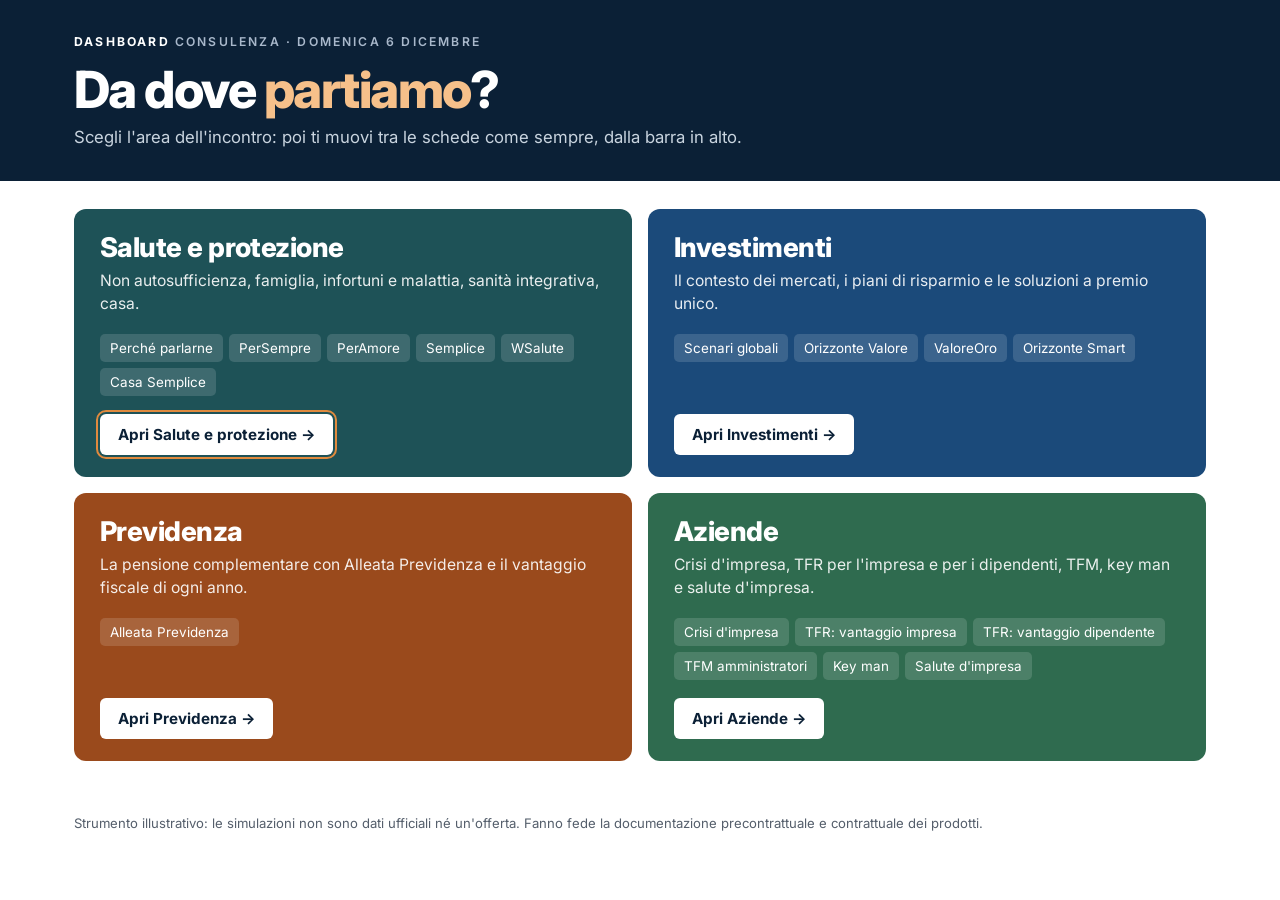
==== consulenza-colleghi/index.html @ 22765799 "Pubblicazione 2026-11-28 13:46" ====
<!DOCTYPE html>
<html class="blocchi" lang="it">
<head>
<meta charset="utf-8">
<meta name="viewport" content="width=device-width,initial-scale=1">
<meta name="robots" content="noindex, nofollow">
<meta name="apple-mobile-web-app-capable" content="yes">
<meta name="apple-mobile-web-app-status-bar-style" content="black-translucent">
<meta name="apple-mobile-web-app-title" content="Consulenza colleghi">
<title>Dashboard Consulenza</title>
<link rel="preconnect" href="https://fonts.googleapis.com">
<link href="https://fonts.googleapis.com/css2?family=Fraunces:ital,opsz,wght@0,9..144,400;0,9..144,600;1,9..144,500&family=Inter:wght@400;500;600;700&family=IBM+Plex+Mono:wght@500&display=swap" rel="stylesheet">
<style>
:root{--navy-950:#0B2036;--navy-800:#123256;--navy-700:#1B4A7A;--sand-50:#FAF7F0;--sand-100:#F1EAD9;--amber-500:#E08A3E;--amber-600:#C4701F;--ink-900:#1C232B;--ink-500:#5B6672;--line:#E3DAC4;--white:#fff;--top:104px}
*{box-sizing:border-box}
html,body{margin:0;padding:0;height:100%;overflow:hidden}
body{background:var(--sand-50);color:var(--ink-900);font-family:'Inter','Helvetica Neue',Arial,sans-serif;-webkit-font-smoothing:antialiased}
button{font-family:inherit}
:focus-visible{outline:2px solid var(--amber-500);outline-offset:2px}

/* testata a due livelli: area e schede */
.top{position:fixed;left:0;right:0;top:0;z-index:20;background:var(--navy-950);color:var(--sand-50);box-shadow:0 1px 0 rgba(250,247,240,.12)}
.top .in{max-width:1240px;margin:0 auto;padding:0 24px}
.r1{display:flex;align-items:center;gap:20px;min-height:56px}
.marchio{font-size:.76rem;letter-spacing:.15em;text-transform:uppercase;color:rgba(250,247,240,.6);font-weight:600;white-space:nowrap}
.marchio b{color:var(--sand-50)}
.aree{display:flex;gap:4px}
.aree button{border:0;background:transparent;color:rgba(250,247,240,.7);font-size:.86rem;font-weight:600;padding:8px 14px;border-radius:3px;cursor:pointer;white-space:nowrap}
.aree button:hover{color:var(--sand-50);background:rgba(250,247,240,.08)}
.aree button[aria-selected="true"]{color:var(--sand-50);box-shadow:inset 0 -2px 0 var(--amber-500);border-radius:0}
.sp{flex:1}
.fase{display:inline-flex;border:1px solid rgba(250,247,240,.3);border-radius:30px;padding:2px;flex:none}
.fase button{border:0;background:transparent;color:rgba(250,247,240,.75);font-size:.78rem;font-weight:600;padding:6px 12px;border-radius:30px;cursor:pointer;white-space:nowrap}
.fase button[aria-pressed="true"]{background:var(--sand-50);color:var(--navy-950)}
.azione{display:inline-flex;align-items:center;gap:8px;border:0;background:var(--amber-500);color:var(--navy-950);padding:8px 16px;border-radius:30px;font-size:.82rem;font-weight:700;cursor:pointer;white-space:nowrap}
.azione:hover{background:#F2A65E}
.azione svg{flex:none}
.r2{display:flex;gap:2px;border-top:1px solid rgba(250,247,240,.1);overflow-x:auto;scrollbar-width:none}
.r2::-webkit-scrollbar{display:none}
.r2 a{display:block;padding:11px 14px;font-size:.84rem;font-weight:500;color:rgba(250,247,240,.68);text-decoration:none;white-space:nowrap;border-bottom:2px solid transparent}
.r2 a:hover{color:var(--sand-50)}
.r2 a[aria-current="page"]{color:var(--sand-50);border-bottom-color:var(--amber-500);font-weight:600}
.band{display:none;background:var(--amber-500);color:var(--navy-950);font-size:.82rem}
.band .in{padding-top:8px;padding-bottom:8px}
.band b{text-transform:uppercase;letter-spacing:.1em;font-size:.7rem;margin-right:12px}
body.fase-pro .band{display:block}

/* le due dashboard */
.fr{position:fixed;left:0;right:0;top:var(--top);bottom:0;width:100%;height:calc(100% - var(--top));border:0;background:var(--sand-50);visibility:hidden;pointer-events:none}
.fr.on{visibility:visible;pointer-events:auto}
.fr.on{animation:entra .22s ease-out}@keyframes entra{from{opacity:.0}to{opacity:1}}@media (prefers-reduced-motion:reduce){.fr.on{animation:none}}
body.pres .top{display:none}
body.pres .fr{top:0;height:100%}
.fp{position:fixed;left:-20000px;top:0;width:900px;height:700px;border:0}
.carico{position:fixed;inset:var(--top) 0 0 0;display:grid;place-items:center;font-size:.9rem;color:var(--ink-500);z-index:5;background:var(--sand-50)}
.carico[hidden]{display:none}

/* ================= finestra del prospetto ================= */
[hidden]{display:none!important}
.mod{position:fixed;inset:0;z-index:50;background:rgba(11,32,54,.66);backdrop-filter:blur(3px);display:grid;place-items:center;padding:20px}
.box{background:var(--white);border-radius:12px;width:min(820px,100%);max-height:calc(100vh - 40px);display:flex;flex-direction:column;overflow:hidden;box-shadow:0 30px 80px -24px rgba(11,32,54,.6)}
.box.largo{width:min(1320px,100%);height:calc(100vh - 40px)}
.mh{display:flex;align-items:center;gap:22px;padding:18px 26px;border-bottom:1px solid var(--line);background:var(--sand-50)}
.mh .tt{min-width:0}
.mh .ey{font-size:.68rem;letter-spacing:.16em;text-transform:uppercase;font-weight:700;color:var(--amber-600)}
.mh h2{font-family:'Fraunces',Georgia,serif;font-weight:600;font-size:1.35rem;line-height:1.15;color:var(--navy-950);margin:2px 0 0}
.stp{list-style:none;display:flex;gap:6px;margin:0 0 0 auto;padding:0;counter-reset:s}
.stp li{counter-increment:s;display:flex;align-items:center;gap:8px;font-size:.78rem;font-weight:600;color:var(--ink-500);padding:6px 12px 6px 6px;border-radius:30px;white-space:nowrap}
.stp li::before{content:counter(s);display:grid;place-items:center;width:22px;height:22px;border-radius:50%;background:var(--sand-100);color:var(--navy-800);font-size:.72rem}
.stp li.on{background:var(--navy-950);color:var(--sand-50)}.stp li.on::before{background:var(--amber-500);color:var(--navy-950)}
.stp li.ok{color:var(--navy-950)}.stp li.ok::before{content:"✓";background:#2F6B4F;color:#fff}
.xx{border:0;background:transparent;font-size:1.1rem;color:var(--ink-500);cursor:pointer;width:34px;height:34px;border-radius:50%;flex:none}
.xx:hover{background:var(--sand-100);color:var(--navy-950)}
.passo{display:flex;flex-direction:column;min-height:0;flex:1}
.mb{padding:24px 26px;overflow:auto;flex:1;min-height:0}
.mb>p.lead{margin:0 0 18px;color:var(--ink-500);font-size:.95rem;line-height:1.55;max-width:640px}
.mf{display:flex;align-items:center;gap:14px;padding:14px 26px;border-top:1px solid var(--line);background:var(--sand-50)}
.mf .sp{flex:1}
.riep{font-size:.82rem;color:var(--ink-500)}.riep b{color:var(--navy-950)}
/* scelte illustrate */
.scelte2{display:grid;grid-template-columns:1fr 1fr;gap:16px}
.opz{display:grid;grid-template-rows:auto auto 1fr;gap:6px;text-align:left;border:1.5px solid var(--line);background:#fff;border-radius:10px;padding:18px;cursor:pointer;color:var(--ink-900);transition:border-color .2s,box-shadow .2s,transform .2s}
.opz:hover{border-color:var(--amber-500);box-shadow:0 12px 26px -16px rgba(11,32,54,.35);transform:translateY(-2px)}
.opz .ill{height:92px;border-radius:6px;background:var(--sand-100);display:flex;align-items:center;justify-content:center;margin-bottom:8px}
.opz b{font-size:1.02rem;color:var(--navy-950)}
.opz span{font-size:.84rem;color:var(--ink-500);line-height:1.45}
.opz.pr{border-color:var(--amber-500);background:#FFFAF3}
.fmt{display:grid;grid-template-columns:1fr 1fr 1fr;gap:12px;margin-bottom:22px}
.fmt label{display:grid;grid-template-columns:auto 1fr;gap:4px 14px;align-items:center;border:1.5px solid var(--line);border-radius:10px;padding:14px;cursor:pointer;background:#fff}
.fmt label:has(input:checked){border-color:var(--amber-500);background:#FFFAF3;box-shadow:0 0 0 3px var(--amber-soft,#FBEBD8)}
.fmt input{position:absolute;opacity:0;pointer-events:none}
.fmt .ill{grid-row:span 2;width:86px;height:58px;border-radius:5px;background:var(--sand-100);display:flex;align-items:center;justify-content:center}
.fmt b{font-size:.95rem;color:var(--navy-950);align-self:end}
.fmt small{font-size:.78rem;color:var(--ink-500);line-height:1.4;align-self:start}
.grp{margin-top:14px}
.grp h4{display:flex;justify-content:space-between;margin:0 0 8px;font-size:.68rem;letter-spacing:.14em;text-transform:uppercase;color:var(--navy-800)}
.grp h4 em{font-style:normal;color:var(--amber-600)}
.lst{display:grid;grid-template-columns:repeat(auto-fill,minmax(210px,1fr));gap:8px}
.lst label{position:relative;display:flex;gap:10px;align-items:center;border:1.5px solid var(--line);border-radius:8px;padding:10px 12px;cursor:pointer;font-size:.9rem;font-weight:600;color:var(--navy-950);line-height:1.25;background:#fff;transition:border-color .15s}
.lst label:hover{border-color:var(--amber-500)}
.lst input{position:absolute;opacity:0;pointer-events:none}
.lst .bx{flex:none;width:18px;height:18px;border-radius:5px;border:1.5px solid #9AA4AF;display:grid;place-items:center;background:#fff}
.lst label:has(input:checked){border-color:var(--amber-500);background:#FFFAF3}
.lst label:has(input:checked) .bx{background:var(--amber-500);border-color:var(--amber-500)}
.lst label:has(input:checked) .bx::after{content:"";width:8px;height:4px;border-left:2px solid var(--navy-950);border-bottom:2px solid var(--navy-950);transform:rotate(-45deg) translate(1px,-1px)}
.lst label:has(input:focus-visible){outline:2px solid var(--amber-500);outline-offset:2px}
.lst small{display:block;color:var(--ink-500);font-size:.74rem;font-weight:400;margin-top:2px}
/* passo 3 */
.p3{display:grid;grid-template-columns:minmax(320px,400px) 1fr;flex:1;min-height:0}
.p3-sx{overflow:auto;padding:20px 22px;border-right:1px solid var(--line)}
.p3-dx{display:flex;flex-direction:column;min-height:0;background:#5E6976}
.p3-dx .bar{display:flex;justify-content:space-between;align-items:center;gap:10px;padding:10px 16px;color:#fff;font-size:.78rem;background:rgba(0,0,0,.12)}
.p3-dx .bar b{font-weight:600}
.p3-dx iframe{flex:1;width:100%;border:0;background:#5E6976}
.cmp{display:grid;gap:5px;margin-top:12px}
.cmp:first-child{margin-top:0}
.cmp>span{display:flex;justify-content:space-between;font-size:.66rem;letter-spacing:.12em;text-transform:uppercase;font-weight:700;color:var(--navy-800)}
.cmp input[type=text],.cmp input[type=number],.cmp input[type=date],.cmp select{padding:9px 11px;border:1px solid var(--line);border-radius:6px;font:inherit;font-size:.9rem;background:#fff;width:100%}
.cmp input:focus,.cmp select:focus{outline:2px solid var(--amber-500);outline-offset:0;border-color:var(--amber-500)}
.cmp input[type=range]{width:100%;accent-color:var(--amber-600)}
.cmp .val{font-weight:700;color:var(--navy-950);letter-spacing:0;text-transform:none;font-size:.82rem}
.sw{display:flex;align-items:center;justify-content:space-between;gap:12px;padding:10px 0;font-size:.88rem;color:var(--ink-900);cursor:pointer;border-bottom:1px solid var(--line)}
.sw small{display:block;color:var(--ink-500);font-size:.74rem;margin-top:1px}
.sw input{position:absolute;opacity:0;pointer-events:none}
.sw i{flex:none;width:38px;height:22px;border-radius:11px;background:#C9CFD6;position:relative;transition:background .2s}
.sw i::after{content:"";position:absolute;top:3px;left:3px;width:16px;height:16px;border-radius:50%;background:#fff;box-shadow:0 1px 2px rgba(0,0,0,.25);transition:left .2s}
.sw input:checked+i{background:var(--amber-500)}.sw input:checked+i::after{left:19px}
.sw input:focus-visible+i{outline:2px solid var(--amber-500);outline-offset:2px}
.sez-t{margin:20px 0 8px;font-size:.66rem;letter-spacing:.16em;text-transform:uppercase;font-weight:700;color:var(--amber-600)}
.sol{border:1px solid var(--line);border-radius:10px;margin-bottom:10px;background:#fff;overflow:hidden}
.sol>button{display:grid;grid-template-columns:auto 1fr auto;gap:2px 10px;align-items:center;width:100%;text-align:left;border:0;background:#fff;padding:12px 14px;cursor:pointer;font:inherit}
.sol>button:hover{background:var(--sand-50)}
.sol .dot{grid-row:span 2;width:9px;height:9px;border-radius:50%;background:#2F6B4F}
.sol.att .dot{background:#C4701F}
.sol .nm{font-family:'Fraunces',Georgia,serif;font-size:1.02rem;font-weight:600;color:var(--navy-950)}
.sol .rs{grid-column:2;font-size:.76rem;color:var(--ink-500);white-space:nowrap;overflow:hidden;text-overflow:ellipsis}
.sol .fr2{grid-row:span 2;color:var(--amber-600);transition:transform .2s;font-size:.8rem}
.sol.open .fr2{transform:rotate(180deg)}
.sol .corpo{display:none;padding:2px 14px 14px;border-top:1px dashed var(--line)}
.sol.open .corpo{display:block}
.sg{display:flex;flex-wrap:wrap;gap:4px}
.sg button{border:1px solid var(--line);background:#fff;color:var(--navy-800);padding:7px 11px;border-radius:6px;font-size:.8rem;font-weight:600;cursor:pointer}
.fmt3{display:block;padding:10px 0;border-bottom:1px solid var(--line)}.fmt3>span{display:block;font-size:.88rem;color:var(--ink-900);margin-bottom:6px}.fmt3 .sg button{flex:1}
.sg button:hover{border-color:var(--amber-500)}
.sg button[aria-pressed="true"]{background:var(--navy-950);border-color:var(--navy-950);color:#fff}
.avviso{margin-top:10px;font-size:.78rem;color:#9A3B2F;font-weight:600;background:#F8E9E5;border-radius:6px;padding:8px 10px}
.avviso:empty{display:none}
.vai{margin-top:12px;border:1px solid var(--navy-800);background:transparent;color:var(--navy-800);font-weight:600;font-size:.8rem;cursor:pointer;padding:8px 12px;border-radius:30px}
.vai:hover{background:var(--navy-950);color:#fff}
.nodati{font-size:.84rem;color:var(--ink-500);margin:10px 0 0}
.btn{border:1px solid var(--navy-800);background:transparent;color:var(--navy-800);padding:10px 18px;border-radius:30px;font-size:.86rem;font-weight:600;cursor:pointer}
.btn:hover{background:var(--navy-950);color:var(--sand-50)}
.btn.p{background:var(--amber-500);border-color:var(--amber-500);color:var(--navy-950);display:inline-flex;align-items:center;gap:8px}
.btn.p:hover{background:var(--amber-600);border-color:var(--amber-600)}
.btn:disabled{opacity:.45;cursor:not-allowed}
.stato{font-size:.82rem;color:var(--amber-600)}
.torna{position:fixed;right:20px;bottom:20px;z-index:40;border:0;background:var(--navy-950);color:var(--sand-50);padding:12px 18px;border-radius:30px;font-weight:700;font-size:.84rem;cursor:pointer;box-shadow:0 10px 24px -8px rgba(11,32,54,.5)}
.azioni{display:flex;gap:8px}
@media(max-width:900px){.stp{display:none}.scelte2,.fmt{grid-template-columns:1fr}.p3{grid-template-columns:1fr;overflow:auto}.p3-sx{border-right:0}.p3-dx{min-height:70vh}.box.largo{height:auto}.marchio{display:none}.r1{gap:10px;flex-wrap:wrap;padding:8px 0}.azione span{display:none}}

.var-b{margin-top:10px;border-top:1px dashed var(--line,#ddd);padding-top:10px}
.var-l{list-style:none;margin:0 0 8px;padding:0;display:grid;gap:4px}
.var-l li{display:grid;grid-template-columns:auto 1fr auto;gap:8px;align-items:center;font-size:.85rem;padding:5px 8px;border-radius:8px;background:rgba(224,138,62,.08)}
.var-l li.ora{background:none;opacity:.75;grid-template-columns:auto 1fr}
.var-l li span{overflow:hidden;text-overflow:ellipsis;white-space:nowrap}
.var-l li button{border:0;background:none;font-size:1.1rem;cursor:pointer;color:inherit;padding:0 4px}
.var-add{border:1px dashed #E08A3E;background:none;color:#B5651D;border-radius:8px;padding:7px 10px;font:inherit;font-size:.84rem;cursor:pointer;width:100%;text-align:left}
.verif-s{margin-top:10px;padding:10px 12px;border:1px solid #E08A3E;border-radius:10px;background:rgba(224,138,62,.08);display:grid;gap:6px;font-size:.85rem}.verif-s.ok{border-color:#2F8C5A;background:rgba(47,140,90,.08);color:#2F8C5A;font-weight:600}.verif-s label{display:flex;gap:6px;align-items:center;font-weight:600}
.var-n{font-size:.78rem;opacity:.75;margin:0 0 8px}
.var-add:hover{background:rgba(224,138,62,.08)}
</style>
<style id="tema-scuro">html.scuro body{background:transparent;color:#F4EDE4}html.scuro :focus-visible{outline:2px solid #E08A3E}html.scuro .top{background:#1F1A15;color:#FAF7F0;box-shadow:0 1px 0 rgba(255,255,255,0.004)}html.scuro .marchio{color:rgba(250,247,240,.6)}html.scuro .marchio b{color:#FAF7F0}html.scuro .aree button{color:rgba(250,247,240,.7)}html.scuro .aree button:hover{color:#FAF7F0;background:rgba(255,255,255,0.002)}html.scuro .aree button[aria-selected="true"]{color:#FAF7F0;box-shadow:inset 0 -2px 0 #E08A3E}html.scuro .fase{border:1px solid rgba(255,255,255,0.04)}html.scuro .fase button{color:rgba(250,247,240,.75)}html.scuro .fase button[aria-pressed="true"]{background:#FAF7F0;color:#1F1A15}html.scuro .azione{background:#E08A3E;color:#F4EDE4}html.scuro .azione:hover{background:#F2A65E}html.scuro .r2{border-top:1px solid rgba(255,255,255,0.01)}html.scuro .r2 a{color:rgba(250,247,240,.68)}html.scuro .r2 a:hover{color:#FAF7F0}html.scuro .r2 a[aria-current="page"]{color:#FAF7F0;border-bottom-color:#E08A3E}html.scuro .band{background:#E08A3E;color:#F4EDE4}html.scuro .fr{background:transparent}html.scuro .carico{color:#C6B9A9;background:transparent}html.scuro .mod{background:rgba(20,14,8,.66)}html.scuro .box{background:rgba(255,255,255,0.055);box-shadow:0 30px 80px -24px rgba(20,14,8,.6)}html.scuro .mh{border-bottom:1px solid rgba(255,236,210,.16);background:transparent}html.scuro .mh .ey{color:#E7A769}html.scuro .mh h2{color:#F4EDE4}html.scuro .stp li{color:#C6B9A9}html.scuro .stp li::before{background:rgba(216,171,64,0.16);color:#F4EDE4}html.scuro .stp li.on{background:#8A5420;color:#FAF7F0}html.scuro .stp li.on::before{background:#E08A3E;color:#F4EDE4}html.scuro .stp li.ok{color:#F4EDE4}html.scuro .stp li.ok::before{background:#2F6B4F;color:#fff}html.scuro .xx{color:#C6B9A9}html.scuro .xx:hover{background:rgba(216,171,64,0.16);color:#F4EDE4}html.scuro .mb>p.lead{color:#C6B9A9}html.scuro .mf{border-top:1px solid rgba(255,236,210,.16);background:transparent}html.scuro .riep{color:#C6B9A9}html.scuro .riep b{color:#F4EDE4}html.scuro .opz{border:1.5px solid rgba(255,236,210,.16);background:rgba(255,255,255,0.055);color:#F4EDE4}html.scuro .opz:hover{border-color:#E08A3E;box-shadow:0 12px 26px -16px rgba(20,14,8,.35)}html.scuro .opz .ill{background:rgba(216,171,64,0.16)}html.scuro .opz b{color:#F4EDE4}html.scuro .opz span{color:#C6B9A9}html.scuro .opz.pr{border-color:#E08A3E;background:transparent}html.scuro .fmt label{border:1.5px solid rgba(255,236,210,.16);background:rgba(255,255,255,0.055)}html.scuro .fmt label:has(input:checked){border-color:#E08A3E;background:transparent;box-shadow:0 0 0 3px rgba(255,150,25,0.16)}html.scuro .fmt .ill{background:rgba(216,171,64,0.16)}html.scuro .fmt b{color:#F4EDE4}html.scuro .fmt small{color:#C6B9A9}html.scuro .grp h4{color:#F4EDE4}html.scuro .grp h4 em{color:#E7A769}html.scuro .lst label{border:1.5px solid rgba(255,236,210,.16);color:#F4EDE4;background:rgba(255,255,255,0.055)}html.scuro .lst label:hover{border-color:#E08A3E}html.scuro .lst .bx{border:1.5px solid #A89A8A;background:rgba(255,255,255,0.055)}html.scuro .lst label:has(input:checked){border-color:#E08A3E;background:transparent}html.scuro .lst label:has(input:checked) .bx{background:#E08A3E;border-color:#E08A3E}html.scuro .lst label:has(input:checked) .bx::after{border-left:2px solid #F5C84B;border-bottom:2px solid #F5C84B}html.scuro .lst label:has(input:focus-visible){outline:2px solid #E08A3E}html.scuro .lst small{color:#C6B9A9}html.scuro .p3-sx{border-right:1px solid rgba(255,236,210,.16)}html.scuro .p3-dx{background:#5E6976}html.scuro .p3-dx .bar{color:#fff;background:rgba(0,0,0,.12)}html.scuro .p3-dx iframe{background:#5E6976}html.scuro .cmp>span{color:#F4EDE4}html.scuro .cmp input[type=text],html.scuro .cmp input[type=number],html.scuro .cmp input[type=date],html.scuro .cmp select{border:1px solid rgba(255,236,210,.16);background:rgba(255,255,255,0.055)}html.scuro .cmp input:focus,html.scuro .cmp select:focus{outline:2px solid #E08A3E;border-color:#E08A3E}html.scuro .cmp input[type=range]{accent-color:#C4701F}html.scuro .cmp .val{color:#F4EDE4}html.scuro .sw{color:#F4EDE4;border-bottom:1px solid rgba(255,236,210,.16)}html.scuro .sw small{color:#C6B9A9}html.scuro .sw i{background:rgba(255,255,255,0.100)}html.scuro .sw i::after{background:rgba(255,255,255,0.055);box-shadow:0 1px 2px rgba(0,0,0,.25)}html.scuro .sw input:checked+i{background:#E08A3E}html.scuro .sw input:focus-visible+i{outline:2px solid #E08A3E}html.scuro .sez-t{color:#E7A769}html.scuro .sol{border:1px solid rgba(255,236,210,.16);background:rgba(255,255,255,0.055)}html.scuro .sol>button{background:rgba(255,255,255,0.055)}html.scuro .sol>button:hover{background:transparent}html.scuro .sol .dot{background:#2F6B4F}html.scuro .sol.att .dot{background:#C4701F}html.scuro .sol .nm{color:#F4EDE4}html.scuro .sol .rs{color:#C6B9A9}html.scuro .sol .fr2{color:#E7A769}html.scuro .sol .corpo{border-top:1px dashed rgba(255,236,210,.16)}html.scuro .sg button{border:1px solid rgba(255,236,210,.16);background:rgba(255,255,255,0.055);color:#F4EDE4}html.scuro .fmt3{border-bottom:1px solid rgba(255,236,210,.16)}html.scuro .fmt3>span{color:#F4EDE4}html.scuro .sg button:hover{border-color:#E08A3E}html.scuro .sg button[aria-pressed="true"]{background:#8A5420;border-color:#F5C84B;color:#fff}html.scuro .avviso{color:#D6847A;background:rgba(229,88,51,0.16)}html.scuro .vai{border:1px solid #E2A91F;color:#F4EDE4}html.scuro .vai:hover{background:#1F1A15;color:#fff}html.scuro .nodati{color:#C6B9A9}html.scuro .btn{border:1px solid #E2A91F;color:#F4EDE4}html.scuro .btn:hover{background:#1F1A15;color:#FAF7F0}html.scuro .btn.p{background:#E08A3E;border-color:#E08A3E;color:#F4EDE4}html.scuro .btn.p:hover{background:#C4701F;border-color:#C4701F}html.scuro .stato{color:#E7A769}html.scuro .torna{background:#1F1A15;color:#FAF7F0;box-shadow:0 10px 24px -8px rgba(20,14,8,.5)}html.scuro .var-b{border-top:1px dashed rgba(255,236,210,.16)}html.scuro .var-l li{background:rgba(224,138,62,.08)}html.scuro .var-add{border:1px dashed #E08A3E;color:#E7A56A}html.scuro .verif-s{border:1px solid #E08A3E;background:rgba(224,138,62,.08)}html.scuro .verif-s.ok{border-color:#2F8C5A;background:rgba(47,140,90,.08);color:#7DD3A5}html.scuro .var-add:hover{background:rgba(224,138,62,.08)}html.scuro [fill="#1F1A15" i]{fill:#F5C84B}html.scuro [stroke="#1F1A15" i]{stroke:#F4EDE4}html.scuro [style*="background:#C9CFD6" i]{background:rgba(255,255,255,0.100)!important}html.scuro [style*="background:#F8E9E5" i]{background:rgba(229,88,51,0.16)!important}html.scuro [style*="background:#FAF7F0" i]{background:transparent!important}html.scuro [style*="background:#FBEBD7" i]{background:rgba(255,152,25,0.16)!important}html.scuro [style*="background:#FFFAF3" i]{background:transparent!important}html.scuro [style*="background:#fff" i]{background:rgba(255,255,255,0.055)!important}html.scuro [style^="color:#1F1A15" i],html.scuro [style*=";color:#1F1A15" i],html.scuro [style*=" color:#1F1A15" i]{color:#F4EDE4!important}html.scuro [style^="color:#2A2219" i],html.scuro [style*=";color:#2A2219" i],html.scuro [style*=" color:#2A2219" i]{color:#F4EDE4!important}html.scuro [style^="color:#1C232B" i],html.scuro [style*=";color:#1C232B" i],html.scuro [style*=" color:#1C232B" i]{color:#F4EDE4!important}html.scuro [style^="color:#1E252D" i],html.scuro [style*=";color:#1E252D" i],html.scuro [style*=" color:#1E252D" i]{color:#F4EDE4!important}html.scuro [style^="color:#2F8C5A" i],html.scuro [style*=";color:#2F8C5A" i],html.scuro [style*=" color:#2F8C5A" i]{color:#7DD3A5!important}html.scuro [style^="color:#3A4652" i],html.scuro [style*=";color:#3A4652" i],html.scuro [style*=" color:#3A4652" i]{color:#E3D8CA!important}html.scuro [style^="color:#6A7380" i],html.scuro [style*=";color:#6A7380" i],html.scuro [style*=" color:#6A7380" i]{color:#C6B9A9!important}html.scuro [style^="color:#7F93A6" i],html.scuro [style*=";color:#7F93A6" i],html.scuro [style*=" color:#7F93A6" i]{color:#99A9B8!important}html.scuro [style^="color:#9A3B2F" i],html.scuro [style*=";color:#9A3B2F" i],html.scuro [style*=" color:#9A3B2F" i]{color:#D6847A!important}html.scuro [style^="color:#B0601F" i],html.scuro [style*=";color:#B0601F" i],html.scuro [style*=" color:#B0601F" i]{color:#E5A26C!important}html.scuro [style^="color:#B5651D" i],html.scuro [style*=";color:#B5651D" i],html.scuro [style*=" color:#B5651D" i]{color:#E7A56A!important}html.scuro [style*="background:var(--sand-100)"]{background:rgba(216,171,64,0.16)!important}html.scuro [style*="background:var(--sand-50)"]{background:transparent!important}html.scuro [style*="background:var(--white)"]{background:rgba(255,255,255,0.055)!important}html.scuro [style^="color:var(--amber-600)"],html.scuro [style*=";color:var(--amber-600)"],html.scuro [style*=" color:var(--amber-600)"]{color:#E7A769!important}html.scuro [style^="color:var(--ink-500)"],html.scuro [style*=";color:var(--ink-500)"],html.scuro [style*=" color:var(--ink-500)"]{color:#C6B9A9!important}html.scuro [style^="color:var(--ink-900)"],html.scuro [style*=";color:var(--ink-900)"],html.scuro [style*=" color:var(--ink-900)"]{color:#F4EDE4!important}html.scuro [style^="color:var(--navy-800)"],html.scuro [style*=";color:var(--navy-800)"],html.scuro [style*=" color:var(--navy-800)"]{color:#F4EDE4!important}html.scuro [style^="color:var(--navy-950)"],html.scuro [style*=";color:var(--navy-950)"],html.scuro [style*=" color:var(--navy-950)"]{color:#F4EDE4!important}html.scuro{color-scheme:dark;background:#1C1712}html.scuro body{background:radial-gradient(1200px 700px at 85% -10%,#4A3721 0%,#1C1712 55%,#0E0B09 100%) fixed #1C1712!important;color:#F4EDE4}html.scuro input,html.scuro select,html.scuro textarea{background-color:rgba(255,255,255,.07);color:#F4EDE4;border-color:rgba(255,255,255,.18)}html.scuro select option{color:#1C1712;background:#fff}html.scuro ::placeholder{color:#7F93AA}html.scuro hr{border-color:rgba(255,255,255,.12)}html.scuro .mod{background:rgba(4,10,18,.72)}
html.scuro .box{background:linear-gradient(180deg,#14253D 0%,#0D1A2B 100%)!important;border:1px solid rgba(255,255,255,.1);box-shadow:0 30px 90px rgba(0,0,0,.55)}
html.scuro .fr{background:#1C1712}
html.scuro .carico{background:#1C1712}
</style><style id="glass">@font-face{font-family:"Archivo Glass";font-style:normal;font-display:swap;font-weight:100 900;src:url([data-uri]) format("woff2")}@font-face{font-family:"Archivo Glass";font-style:italic;font-display:swap;font-weight:100 900;src:url([data-uri]) format("woff2")}
/* ===== VETRO CALDO (guscio) ===== */
@media screen{
html.scuro{background:radial-gradient(60% 60% at 8% 0%,#4a3721 0%,transparent 70%),radial-gradient(50% 55% at 100% 8%,rgba(138,84,32,.7) 0%,transparent 70%),radial-gradient(60% 50% at 65% 100%,rgba(94,66,32,.45) 0%,transparent 70%),linear-gradient(180deg,#2a231c 0%,#1c1712 60%,#15110d 100%) fixed #1c1712}
html.scuro body,html.scuro .fr,html.scuro .carico{background:transparent!important}
html.scuro .top,html.scuro .top *,html.scuro .mod,html.scuro .mod *,html.scuro .carico,html.scuro .torna{font-family:"Archivo Glass",system-ui,-apple-system,sans-serif}
html.scuro .top{background:rgba(36,31,27,.62);-webkit-backdrop-filter:blur(24px) saturate(1.35);backdrop-filter:blur(24px) saturate(1.35);border-bottom:1px solid rgba(255,236,210,.14);box-shadow:0 18px 40px -26px rgba(0,0,0,.8)}
html.scuro .aree button,html.scuro .r2 a,html.scuro .azione,html.scuro .fase button{border-radius:999px}
html.scuro .aree button[aria-selected="true"]{background:#f4ede4;color:#1e1a16;box-shadow:none}
html.scuro .r2{border-top-color:rgba(255,236,210,.10);gap:4px;padding-block:4px}
html.scuro .r2 a{border-bottom:0;padding:8px 14px}
html.scuro .r2 a[aria-current="page"]{background:rgba(255,236,210,.14);color:#f4ede4;box-shadow:inset 0 0 0 1px rgba(255,236,210,.22)}
html.scuro .azione{background:#f5c84b;color:#241a05}html.scuro .azione:hover{background:#e2a91f;color:#241a05}
html.scuro .fase button[aria-pressed="true"]{background:#f4ede4;color:#1e1a16}
html.scuro .mod{-webkit-backdrop-filter:blur(8px);backdrop-filter:blur(8px)}
html.scuro .box{background:rgba(39,33,28,.94)!important;border:1px solid rgba(255,236,210,.14);border-radius:26px}
html.scuro{--navy-950:#1F1A15;--navy-800:#2A2219;--navy-700:#7A5432;--simpurple:#C98F0A}
/* ----- MATTINA ----- */
html.mattina{--simpurple:#9A6F09;--navy-950:#1F1A15;--navy-800:#2A2219;--navy-700:#7A5432;--sand-50:#FBF6EE;--sand-100:#F3E8D7;--ink-900:#1E1A16;--ink-500:#5B5148;--line:rgba(60,44,30,.16);background:radial-gradient(45% 55% at 8% 6%,#f6e2bd 0%,transparent 70%),radial-gradient(32% 40% at 92% 12%,rgba(229,154,79,.5) 0%,transparent 72%),radial-gradient(40% 40% at 60% 55%,rgba(240,198,126,.32) 0%,transparent 75%),radial-gradient(50% 45% at 80% 100%,rgba(169,162,145,.42) 0%,transparent 72%),linear-gradient(180deg,#f1e6d6 0%,#e8dac6 60%,#ddcbb3 100%) fixed #ece0cf}
html.mattina body,html.mattina .fr,html.mattina .carico{background:transparent!important}
html.mattina .top,html.mattina .top *,html.mattina .mod,html.mattina .mod *,html.mattina .carico,html.mattina .torna{font-family:"Archivo Glass",system-ui,-apple-system,sans-serif}
html.mattina .top{background:rgba(255,250,243,.66);color:#1e1a16;-webkit-backdrop-filter:blur(24px) saturate(1.35);backdrop-filter:blur(24px) saturate(1.35);border-bottom:1px solid rgba(255,255,255,.7);box-shadow:0 18px 40px -26px rgba(70,45,20,.45)}
html.mattina .marchio{color:#5b5148}html.mattina .marchio b{color:#1e1a16}
html.mattina .aree button,html.mattina .r2 a,html.mattina .azione,html.mattina .fase button{border-radius:999px}
html.mattina .aree button{color:#5b5148}html.mattina .aree button:hover{color:#1e1a16;background:rgba(60,44,30,.07)}
html.mattina .aree button[aria-selected="true"]{background:#1f1c19;color:#fbf6ee;box-shadow:none}
html.mattina .r2{border-top:1px solid rgba(60,44,30,.12);gap:4px;padding-block:4px}
html.mattina .r2 a{border-bottom:0;padding:8px 14px;color:#5b5148}html.mattina .r2 a:hover{color:#1e1a16}
html.mattina .r2 a[aria-current="page"]{background:rgba(255,251,246,.9);color:#1e1a16;box-shadow:inset 0 0 0 1px rgba(60,44,30,.18)}
html.mattina .fase{border-color:rgba(60,44,30,.2);background:rgba(255,251,246,.6)}
html.mattina .fase button{color:#5b5148}html.mattina .fase button[aria-pressed="true"]{background:#1f1c19;color:#fbf6ee}
html.mattina .azione{background:#1f1c19;color:#fbf6ee}html.mattina .azione:hover{background:#f5c84b;color:#241a05}
html.mattina .mod{background:rgba(60,44,30,.28);-webkit-backdrop-filter:blur(8px);backdrop-filter:blur(8px)}
html.mattina .box{background:#f6efe5!important;border:1px solid rgba(255,255,255,.7);border-radius:26px}
/* tasto mattina/sera */
.fase.tema button{display:inline-flex;align-items:center;gap:5px}
@media (max-width:720px){.fase.tema button span{display:none}}
}
</style>
<style id="ritocchi">@media screen{
html.mattina .mo-tgl button em{color:#AD3324}
html.mattina .mo-tgl button[aria-pressed=true] em{color:#17703F}
}
</style>
<style id="fix-ipad-pdf">@supports (height:100dvh){.box{max-height:calc(100dvh - 40px)}.box.largo{height:calc(100dvh - 40px)}@media(max-width:900px){.box.largo{height:auto}}}.mf{flex-shrink:0}.mh{flex-shrink:0}</style>
<style id="blocchi-p">#tema{display:none!important}html.blocchi .aree button{border-radius:6px!important;box-shadow:none!important;border-bottom:0!important}html.blocchi .aree button[aria-selected="true"]{color:#FFFFFF!important;font-weight:700}html.blocchi .aree button[data-area="sal"][aria-selected="true"]{background:#1E5257!important}html.blocchi .aree button[data-area="inv"][aria-selected="true"]{background:#1B4A7A!important}html.blocchi .aree button[data-area="prev"][aria-selected="true"]{background:#9A4A1C!important}html.blocchi .aree button[data-area="az"][aria-selected="true"]{background:#2F6B4F!important}html.blocchi .top{background:#0B2036!important;backdrop-filter:none!important}html.blocchi .r2 a{border-radius:5px;border-bottom-color:transparent!important;background:none!important;border:0!important}html.blocchi .r2 a[aria-current="page"]{background:#FFFFFF!important;color:#0B2036!important;font-weight:700}html.blocchi .mo{background:#0B2036!important}html.blocchi .mo-card{background:#13294A!important;border:0!important;border-radius:12px!important;backdrop-filter:none!important;box-shadow:none!important}html.blocchi .mo-h,html.blocchi .mo-big,html.blocchi .mo-big2,html.blocchi .mo-h4{font-family:'Inter','Helvetica Neue',Arial,sans-serif!important;font-weight:800!important;letter-spacing:-.025em}html.blocchi .mo-kv>div,html.blocchi .pp-op,html.blocchi .mo-tfr div{background:#0B2036!important;border:0!important;backdrop-filter:none!important}html.blocchi .mo *{backdrop-filter:none!important}html.blocchi .mo-ctl{background:#1B4A7A!important}html.blocchi #az{--bg:#FFFFFF;--card:#F2F3F5;--ink:#0B2036;--mut:#545E6B;--line:#D5D9DF;--acc:#A85A1C;--acc2:#E08A3E;--soft:#FFFFFF;--hero:#2F6B4F;--heroInk:#FFFFFF;--heroMut:#E3F0E8;--s1:#E08A3E;--s2:#0B2036;--s3:#1E5257;--s4:#9FB7C9;background:#FFFFFF}html.blocchi #az .az-c{border:0;border-radius:10px}html.blocchi #az .az-h,html.blocchi #az .az-c h3,html.blocchi #az .az-sec h3,html.blocchi #az .az-big,html.blocchi #az .az-q{font-family:'Inter','Helvetica Neue',Arial,sans-serif;font-weight:800;letter-spacing:-.025em}html.blocchi #az .az-q{font-weight:700;font-size:1.2rem}html.blocchi #az .az-h em{font-style:normal;color:#F6C08A}html.blocchi #az .az-k{color:#BFE3CC}html.blocchi #az .az-ctl{--ink:#FFFFFF;--mut:#A9B8CB;--line:rgba(255,255,255,.2);--card:#FFFFFF;--soft:#123256;--acc:#F2A65E;background:#0B2036;color:#FFFFFF}html.blocchi #az .az-ctl input[type=number]{color:#0B2036}html.blocchi #az .az-c:has(>.az-n):nth-child(3n+1){background:#0B2036;--ink:#FFFFFF;--mut:#C9D4DF;color:#FFFFFF}html.blocchi #az .az-c:has(>.az-n):nth-child(3n+2){background:#1E5257;--ink:#FFFFFF;--mut:#D6E6E4;color:#FFFFFF}html.blocchi #az .az-c:has(>.az-n):nth-child(3n){background:#E08A3E;--ink:#0B2036;--mut:#2A1A0C;color:#0B2036}html.blocchi #az .az-c:has(>.az-n):nth-child(3n) .az-n{background:#0B2036;color:#FFFFFF}html.blocchi #az .az-box{background:#F2F3F5;border-left-color:#2F6B4F}html.blocchi #az .az-tag{background:#0B2036;color:#FFFFFF}html.blocchi #az .az-kv div{background:#FFFFFF}html.blocchi #az .az-ctl .az-seg{background:#123256;border:0}</style></head>
<body class="fase-app">
<header class="top" id="top">
 <div class="in r1">
  <span class="marchio"><b>Dashboard</b> consulenza</span>
  <div class="aree" role="tablist" aria-label="Area">
   <button type="button" role="tab" data-area="sal" aria-selected="true">Salute e protezione</button>
   <button type="button" role="tab" data-area="inv" aria-selected="false">Investimenti</button>
   <button type="button" role="tab" data-area="prev" aria-selected="false">Previdenza</button>
   <button type="button" role="tab" data-area="az" aria-selected="false">Aziende</button>
  </div>
  <span class="sp"></span>
  <div class="fase" id="fase" role="group" aria-label="Modalità di lavoro"><button type="button" data-f="app" aria-pressed="true" title="Solo i contenuti per spiegare al cliente">Appuntamento</button><button type="button" data-f="pro" aria-pressed="false" title="Quello che serve per preparare il prospetto">Prospetto</button></div>
  <div class="fase tema" id="tema" role="group" aria-label="Tema"><button type="button" data-t="mattina" aria-pressed="false" title="Tema chiaro">☀<span> Mattina</span></button><button type="button" data-t="sera" aria-pressed="true" title="Tema scuro">☾<span> Sera</span></button></div>
  <div class="azioni" id="azioni"></div>
 </div>
 <nav class="in r2" id="r2" aria-label="Schede"></nav>
 <div class="band"><div class="in"><b>Modalità prospetto</b>Imposta le scelte del cliente, poi premi Genera PDF: potrai unire più soluzioni, verificare i dati e vedere l'anteprima prima di salvare.</div></div>
</header>

<iframe class="fr" id="fSal" title="Salute e protezione" allow="fullscreen" srcdoc="&lt;!DOCTYPE html&gt;
&lt;html class=&quot;blocchi&quot; lang=&quot;it&quot;&gt;
&lt;head&gt;
&lt;meta charset=&quot;utf-8&quot;&gt;
&lt;meta name=&quot;viewport&quot; content=&quot;width=device-width,initial-scale=1&quot;&gt;
&lt;title&gt;Dashboard Salute e Protezione&lt;/title&gt;
&lt;link rel=&quot;preconnect&quot; href=&quot;https://fonts.googleapis.com&quot;&gt;
&lt;link href=&quot;https://fonts.googleapis.com/css2?family=Fraunces:ital,opsz,wght@0,9..144,400;0,9..144,600;1,9..144,500&amp;family=Inter:wght@400;500;600;700&amp;family=IBM+Plex+Mono:wght@500&amp;display=swap&quot; rel=&quot;stylesheet&quot;&gt;
&lt;style&gt;
:root{--navy-950:#0B2036;--navy-800:#123256;--navy-700:#1B4A7A;--sand-50:#FAF7F0;--sand-100:#F1EAD9;
--amber-500:#E08A3E;--amber-600:#C4701F;--ink-900:#1C232B;--ink-500:#5B6672;--line:#E3DAC4;--white:#fff;
--teal:#2F7F86;--teal-soft:#E4F1F2;--red:#B5483A;--green:#3E7A4F;--green-soft:#E6F1E8;--amber-soft:#FBEBD7}
*{box-sizing:border-box}
html{scroll-behavior:smooth}
html,body{margin:0;padding:0}
body{background:var(--sand-50);color:var(--ink-900);font-family:&#x27;Inter&#x27;,&#x27;Helvetica Neue&#x27;,Arial,sans-serif;line-height:1.55;-webkit-font-smoothing:antialiased}
h1,h2,h3,h4{font-family:&#x27;Fraunces&#x27;,Georgia,serif;font-weight:600;margin:0;color:var(--navy-950)}
p{margin:0;color:var(--ink-500)}
.mono{font-family:&#x27;IBM Plex Mono&#x27;,ui-monospace,monospace}
.wrap{max-width:1180px;margin:0 auto;padding:0 32px}
button{font-family:inherit}
:focus-visible{outline:2px solid var(--amber-500);outline-offset:2px}

/* navigazione */
.dash-nav{position:sticky;top:0;z-index:80;background:rgba(11,32,54,.97);backdrop-filter:saturate(140%) blur(6px);border-bottom:1px solid rgba(250,247,240,.12)}
.dash-nav .in{max-width:1180px;margin:0 auto;padding:0 28px;display:flex;align-items:center;gap:22px;min-height:58px}
.marchio{font-size:.78rem;letter-spacing:.14em;text-transform:uppercase;color:rgba(250,247,240,.62);font-weight:600;white-space:nowrap}
.marchio b{color:var(--sand-50)}
.dash-nav .sep{width:1px;height:22px;background:rgba(250,247,240,.16)}
.dash-nav ul{list-style:none;display:flex;gap:4px;margin:0;padding:0;flex-wrap:nowrap;flex:1}
.dash-nav a{display:block;padding:9px 14px;border-radius:3px;text-decoration:none;font-size:.85rem;font-weight:500;color:rgba(250,247,240,.72);white-space:nowrap;transition:background .18s,color .18s}
.dash-nav a:hover{background:rgba(250,247,240,.09);color:var(--sand-50)}
.dash-nav a[aria-current=&quot;page&quot;]{background:var(--amber-500);color:var(--navy-950);font-weight:600}
.btn-stampa{display:inline-flex;align-items:center;gap:8px;border:1px solid rgba(250,247,240,.3);background:transparent;color:var(--sand-50);padding:8px 14px;border-radius:30px;font-size:.82rem;font-weight:600;cursor:pointer;white-space:nowrap;transition:background .18s,color .18s}
.btn-stampa:hover{background:var(--amber-500);border-color:var(--amber-500);color:var(--navy-950)}
@media(max-width:900px){.dash-nav .in{flex-wrap:wrap;gap:6px 12px;padding-top:8px;padding-bottom:8px}.marchio{flex:1;overflow:hidden;text-overflow:ellipsis}.dash-nav .sep{display:none}.dash-nav ul{order:3;flex:0 0 100%;overflow-x:auto}.btn-stampa{order:2}}

/* fasi: appuntamento / prospetto */
body.fase-app [data-fase=&quot;pro&quot;],body.fase-pro [data-fase=&quot;app&quot;]{display:none!important}
.fase{display:inline-flex;border:1px solid rgba(250,247,240,.3);border-radius:30px;padding:2px;flex:none}
.fase button{border:0;background:transparent;color:rgba(250,247,240,.75);font-size:.78rem;font-weight:600;padding:6px 12px;border-radius:30px;cursor:pointer;white-space:nowrap}
.fase button[aria-pressed=&quot;true&quot;]{background:var(--sand-50);color:var(--navy-950)}
.fase button:hover:not([aria-pressed=&quot;true&quot;]){color:var(--sand-50)}
.fase-band{background:var(--amber-500);color:var(--navy-950);font-size:.84rem}
.fase-band .in{max-width:1180px;margin:0 auto;padding:9px 28px;display:flex;gap:14px;align-items:baseline;flex-wrap:wrap}
.fase-band b{text-transform:uppercase;letter-spacing:.1em;font-size:.72rem}
.fase-band em{font-style:normal;font-weight:700}
@media(max-width:1240px){.marchio,.dash-nav .sep{display:none}.dash-nav .in{gap:12px}.dash-nav a{padding:9px 10px}}
/* modalità presentazione */
.pres-bar{display:none;position:fixed;left:14px;bottom:14px;z-index:95;align-items:center;gap:2px;padding:4px 6px;background:rgba(11,32,54,.94);color:var(--sand-50);border-radius:30px;box-shadow:0 12px 28px -12px rgba(11,32,54,.6);font-size:.72rem;transition:opacity .35s ease;max-width:calc(100vw - 28px);flex-wrap:wrap}
body.presenta .pres-bar{display:flex}
.pres-bar.quieta{opacity:.18}
.pres-bar.quieta:hover,.pres-bar:focus-within{opacity:1}
.pres-bar button{border:0;background:transparent;color:inherit;font:inherit;font-weight:600;padding:6px 9px;border-radius:30px;cursor:pointer;white-space:nowrap}
.pres-bar button:hover{background:rgba(250,247,240,.12)}
.pres-bar button[aria-current=&quot;true&quot;]{background:var(--amber-500);color:var(--navy-950)}
.pres-bar .pos{min-width:46px;text-align:center;font-variant-numeric:tabular-nums;color:rgba(250,247,240,.75)}
.pres-bar .vs{width:1px;height:16px;background:rgba(250,247,240,.2);margin:0 4px}
.pres-bar .hint{padding:0 8px;color:var(--amber-500);font-weight:600}
.pres-bar .hint[hidden]{display:none}
body.presenta .view{zoom:var(--pres-zoom,1)}
body.presenta .dash-nav,body.presenta .fase-band{display:none!important}
body.presenta [style*=&quot;top:78px&quot;]{top:14px!important}
@media(max-width:700px){.pres-bar .vt{display:none}}
.view{display:none}
.view.on{display:block}

/* hero */
header.hero{position:relative;overflow:hidden;color:var(--sand-50);background:linear-gradient(160deg,var(--navy-950),var(--navy-800) 55%,var(--navy-700));padding:0 0 70px}
header.hero::before{content:&quot;&quot;;position:absolute;right:-140px;top:-120px;width:520px;height:520px;border-radius:50%;border:1px solid rgba(250,247,240,.1)}
header.hero::after{content:&quot;&quot;;position:absolute;right:60px;top:70px;width:300px;height:300px;border-radius:50%;border:1px solid rgba(224,138,62,.28)}
.brandline{position:relative;z-index:1;display:flex;justify-content:space-between;gap:16px;padding:22px 0;font-size:.74rem;letter-spacing:.16em;text-transform:uppercase;color:rgba(250,247,240,.62)}
.brandline b{color:var(--sand-50)}
.hero-grid{position:relative;z-index:1;display:grid;grid-template-columns:1.15fr .85fr;gap:56px;align-items:center;padding-top:34px}
.hero h1{font-size:clamp(2.3rem,4.6vw,3.6rem);line-height:1.05;color:var(--sand-50)}
.hero h1 em{font-style:italic;font-weight:500;color:#F2A65E}
.hero .tagline{margin-top:14px;font-size:1.12rem;color:#F2A65E}
.hero .lead{margin-top:18px;max-width:520px;color:rgba(250,247,240,.74)}
.hero-stat{border-left:1px solid rgba(250,247,240,.2);padding-left:34px}
.hero-stat .it{padding:15px 0;border-bottom:1px solid rgba(250,247,240,.14)}
.hero-stat .it:last-child{border-bottom:0}
.hero-stat .num{font-family:&#x27;Fraunces&#x27;,serif;font-size:1.9rem;color:var(--sand-50);line-height:1.1}
.hero-stat .lab{font-size:.84rem;color:rgba(250,247,240,.62);margin-top:2px}
@media(max-width:860px){.hero-grid{grid-template-columns:1fr;gap:28px}.hero-stat{border-left:0;padding-left:0;border-top:1px solid rgba(250,247,240,.2)}.wrap{padding:0 20px}header.hero::before,header.hero::after{display:none}}

.legal-strip{background:#FFF4E0;border-bottom:1px solid #EBD6AE;font-size:.8rem;color:#5E4513}
.legal-strip .wrap{padding-top:10px;padding-bottom:10px}
.legal-strip b{color:#4A3408}

/* sezioni */
section{padding:72px 0}
section.tight{padding:40px 0 0}
section.alt{background:var(--white);border-top:1px solid var(--line);border-bottom:1px solid var(--line)}
.eyebrow{text-transform:uppercase;letter-spacing:.14em;font-size:.72rem;font-weight:600;color:var(--amber-600);margin-bottom:10px;display:flex;align-items:center;gap:10px}
.eyebrow::before{content:&quot;&quot;;width:22px;height:2px;background:var(--amber-500)}
.section-head{max-width:760px;margin-bottom:34px}
.section-head h2{font-size:clamp(1.7rem,3vw,2.3rem);line-height:1.12}
.section-head p{margin-top:12px;font-size:1.02rem}
.grid-2{display:grid;grid-template-columns:1fr 1fr;gap:22px}
.grid-3{display:grid;grid-template-columns:repeat(3,1fr);gap:22px}
.grid-4{display:grid;grid-template-columns:repeat(4,1fr);gap:18px}
@media(max-width:900px){.grid-2,.grid-3,.grid-4{grid-template-columns:1fr}}
#csConf [hidden]{display:none!important}
/* le griglie con colonne scritte nella pagina (preventivi) vanno in colonna anche loro sul telefono */
@media screen and (max-width:600px){.result .row{flex-wrap:wrap;gap:2px 10px}.result .row b{white-space:normal;text-align:right;margin-left:auto;min-width:0;overflow-wrap:anywhere}}
@media screen and (max-width:900px){.grid-2[style*=&quot;grid-template-columns&quot;]{grid-template-columns:minmax(0,1fr)!important}.grid-2&gt;*{min-width:0}}
@media(min-width:901px) and (max-width:1100px){.grid-4{grid-template-columns:repeat(2,1fr)}}
.card{background:var(--white);border:1px solid var(--line);border-radius:6px;padding:26px}
section.alt .card{background:var(--sand-50)}
.card h3{font-size:1.15rem;margin-bottom:8px}
.card p{font-size:.93rem}
.card .big{font-family:&#x27;Fraunces&#x27;,serif;font-size:2rem;color:var(--navy-950);line-height:1.1;margin-bottom:4px}
.tag{display:inline-block;font-size:.68rem;font-weight:700;letter-spacing:.1em;text-transform:uppercase;padding:3px 9px;border-radius:20px;background:var(--amber-soft);color:var(--amber-600)}
.tag.teal{background:var(--teal-soft);color:var(--teal)}
.tag.navy{background:#E3EAF3;color:var(--navy-700)}
.tag.green{background:var(--green-soft);color:var(--green)}
.tag.red{background:#F6E2DE;color:var(--red)}
.ico{width:38px;height:38px;border-radius:50%;background:var(--amber-soft);color:var(--amber-600);display:grid;place-items:center;margin-bottom:14px}
.ico svg{width:20px;height:20px}
ul.chk{list-style:none;margin:10px 0 0;padding:0;display:grid;gap:8px}
ul.chk li{position:relative;padding-left:24px;font-size:.93rem;color:var(--ink-900)}
ul.chk li::before{content:&quot;&quot;;position:absolute;left:0;top:.45em;width:12px;height:7px;border-left:2px solid var(--green);border-bottom:2px solid var(--green);transform:rotate(-45deg)}
ul.chk.no li::before{border:0;transform:none;width:10px;height:2px;background:var(--red);top:.7em}
.note{font-size:.8rem;color:var(--ink-500);margin-top:12px}
.callout{border-left:3px solid var(--amber-500);background:var(--amber-soft);padding:14px 18px;border-radius:0 5px 5px 0;font-size:.92rem;color:#5E3B12}
.callout.teal{border-color:var(--teal);background:var(--teal-soft);color:#1E5257}

/* tabelle */
.tbl-wrap{overflow-x:auto;border:1px solid var(--line);border-radius:6px;background:var(--white)}
table.t{border-collapse:collapse;width:100%;font-size:.88rem}
table.t th,table.t td{padding:10px 14px;text-align:left;border-bottom:1px solid var(--line)}
table.t th{background:var(--navy-950);color:var(--sand-50);font-weight:600;font-size:.78rem;letter-spacing:.04em}
table.t tr:last-child td{border-bottom:0}
table.t td.n,table.t th.n{text-align:right;font-variant-numeric:tabular-nums}
table.t tbody tr:nth-child(even){background:#FCFAF4}
table.t tr.hl td{background:var(--amber-soft);font-weight:600}

/* controlli */
.ctl{display:grid;gap:6px}
.ctl label,.lbl{font-size:.72rem;font-weight:700;letter-spacing:.1em;text-transform:uppercase;color:var(--navy-800)}
select,input[type=number],input[type=text],input[type=date]{width:100%;padding:10px 12px;border:1px solid var(--line);border-radius:4px;font:inherit;font-size:.92rem;color:var(--ink-900);background:var(--sand-50)}
input[type=range]{width:100%;accent-color:var(--amber-600)}
.seg{display:flex;flex-wrap:wrap;gap:6px}
.seg button{border:1px solid var(--line);background:var(--sand-50);color:var(--navy-800);padding:9px 14px;border-radius:4px;font-size:.86rem;font-weight:600;cursor:pointer;transition:background .15s,color .15s,border-color .15s}
.seg button:hover{border-color:var(--amber-500)}
.result .row.vou span,.result .row.vou b{color:#F2A65E}
.sheet .result .row.vou span,.sheet .result .row.vou b{color:#B0601F!important}
.muted{color:var(--ink-500,#6A7380)}
table.rc th small,table.rc td small{display:block;font-weight:400;font-size:.76rem;opacity:.75;margin-top:2px;letter-spacing:0}
table.rc th.c,table.rc td.c{text-align:center;vertical-align:middle}
table.rc td:first-child{font-weight:500;color:var(--ink-900);max-width:320px}
table.rc .ok{color:var(--green);font-weight:700;font-size:1.05rem}
table.rc .no{color:#9AA1A9}
table.rc tr.pr td{background:var(--amber-soft,#FBEBD8);font-size:.95rem}
table.rc tr.pr td b{font-family:&#x27;Fraunces&#x27;,Georgia,serif;font-size:1.15rem;font-weight:500}
.sheet table.rc th small,.sheet table.rc td small{font-size:6.4pt;text-transform:none;letter-spacing:0}
.sheet table.rc td:first-child{max-width:none;font-weight:500}
.sheet table.rc .ok{color:#2F6B4F!important;font-size:9pt}
.sheet table.rc tr.pr td{background:#F6EEE2!important}.sheet table.rc tr.pr td b{font-size:9.5pt}
.sheet .result.ws .row span span{display:none!important}
.sh-sec .ck1{margin-top:4px}.sh-sec .ck1 ul.chk{display:block;column-count:2;column-gap:6mm}.sh-sec .ck1 ul.chk li{break-inside:avoid;margin-bottom:2px}
.sh-sec .three{display:grid;grid-template-columns:repeat(3,minmax(0,1fr));column-gap:5mm;margin-top:4px}
.sheet table.rc th.c,.sheet table.rc td.c{text-align:center}
.vers3{display:grid;grid-template-columns:repeat(3,1fr);gap:10px;margin-top:8px}
.vers3 button{font:inherit;text-align:left;background:#fff;border:1.5px solid var(--line);border-radius:8px;padding:12px 14px;cursor:pointer;color:var(--ink-900);transition:border-color .2s,background .2s}
.vers3 button span{display:block;font-size:.78rem;letter-spacing:.1em;text-transform:uppercase;color:var(--ink-500,#6A7380);font-weight:600}
.vers3 button b{display:block;font-family:&#x27;Fraunces&#x27;,Georgia,serif;font-size:1.6rem;font-weight:500;margin:2px 0;color:var(--navy-950)}
.vers3 button small{font-size:.76rem;color:var(--ink-500,#6A7380)}
.vers3 button[aria-pressed=&quot;true&quot;]{border-color:var(--amber-500);background:#FFF6EC;box-shadow:0 0 0 2px var(--amber-soft,#FBEBD8)}
.vers3 button:focus-visible{outline:2px solid var(--navy-950);outline-offset:2px}
@media(max-width:560px){.vers3{grid-template-columns:1fr}}
/* fiume del reddito */
.fiume-ctl{display:grid;gap:16px;margin-bottom:18px}
.fiume-in{display:grid;grid-template-columns:repeat(3,minmax(0,1fr));gap:14px 16px;align-items:start}
@media(max-width:900px){.fiume-in{grid-template-columns:1fr 1fr}}
@media(max-width:520px){.fiume-in{grid-template-columns:1fr}}
.fiume-wrap{background:linear-gradient(180deg,#F7F2E6,#FBF8F1);border:1px solid var(--line);border-radius:8px;overflow:hidden}
#fmSvg{display:block;width:100%;height:auto}
#fmSvg path{transition:d .7s cubic-bezier(.4,0,.2,1),opacity .4s}
html.scuro #fmRiv stop:first-child{stop-color:#3F86D6}html.scuro #fmRiv stop:last-child{stop-color:#2F6DB5}
#fmSvg .lb{font-family:&#x27;Inter&#x27;,sans-serif;font-size:13px;fill:var(--ink-900)}
#fmSvg .lb b,#fmSvg .lv{font-family:&#x27;Fraunces&#x27;,Georgia,serif;font-size:17px;font-weight:600}
#fmSvg .lk{font-family:&#x27;Inter&#x27;,sans-serif;font-size:10.5px;letter-spacing:.12em;text-transform:uppercase;fill:var(--ink-500)}
.fiume-sum{display:grid;grid-template-columns:repeat(3,minmax(0,1fr));gap:12px;margin-top:16px}
.fiume-sum div{border-top:2px solid var(--navy-950);padding-top:8px}
.fiume-sum span{display:block;font-size:.74rem;letter-spacing:.1em;text-transform:uppercase;color:var(--ink-500)}
.fiume-sum b{font-family:&#x27;Fraunces&#x27;,Georgia,serif;font-size:1.5rem;font-weight:500;color:var(--navy-950)}
.fiume-sum .neg{border-color:var(--red)}.fiume-sum .neg b{color:var(--red)}
.fiume-sum .pos{border-color:var(--amber-500)}.fiume-sum .pos b{color:var(--amber-600)}
.fiume-sum p{grid-column:1/-1;margin:0;font-family:&#x27;Fraunces&#x27;,Georgia,serif;font-size:1.1rem;line-height:1.35;color:var(--navy-950)}
.fiume-sum p em{color:var(--amber-600)}
@media(max-width:620px){.fiume-sum{grid-template-columns:1fr}}
/* perché parlarne */
.kpi .kn{font-family:&#x27;Fraunces&#x27;,Georgia,serif;font-size:2.6rem;line-height:1;color:var(--navy-950);margin:14px 0 8px;font-weight:500}
.clock{display:grid;grid-template-columns:repeat(3,1fr);gap:16px}
.clock&gt;div{background:var(--navy-950);color:var(--sand-50);border-radius:8px;padding:22px 24px}
.clock .cn{font-family:&#x27;Fraunces&#x27;,Georgia,serif;font-size:3.2rem;line-height:1;color:#F2A65E;display:flex;align-items:baseline;gap:8px}
.clock .cn small{font-family:&#x27;Inter&#x27;,sans-serif;font-size:.8rem;letter-spacing:.14em;text-transform:uppercase;color:rgba(250,247,240,.6)}
.clock b{display:block;font-family:&#x27;Fraunces&#x27;,Georgia,serif;font-size:1.2rem;font-weight:500;margin-top:10px;color:var(--sand-50)}
.clock p{color:rgba(250,247,240,.7);font-size:.88rem;margin-top:4px}
@media(max-width:760px){.clock{grid-template-columns:1fr}}
.hb{display:grid;gap:12px;margin-top:14px}
.hbr{display:grid;grid-template-columns:minmax(0,1.3fr) minmax(0,1fr) 52px;gap:12px;align-items:center;font-size:.9rem}
.hbt{height:10px;background:var(--sand-100);border-radius:5px;overflow:hidden}.hbt i{display:block;height:100%;background:var(--navy-700);border-radius:5px}
.hbr b{font-variant-numeric:tabular-nums;text-align:right;color:var(--navy-950)}
.reg-pick{display:flex;align-items:center;gap:14px;max-width:420px;margin-bottom:18px}
.reg-pick label{font-size:.72rem;letter-spacing:.12em;text-transform:uppercase;font-weight:700;color:var(--navy-950)}
.reg-pick select{font-size:1rem;font-weight:600}
.reg-pitch{font-family:&#x27;Fraunces&#x27;,Georgia,serif;font-size:1.3rem;line-height:1.4;color:var(--navy-950);border-left:3px solid var(--amber-500);padding:6px 0 6px 18px;margin-bottom:22px;max-width:900px}
.reg-pitch b{color:var(--amber-600);font-weight:600}
.reg-grid{display:grid;grid-template-columns:repeat(3,minmax(0,1fr));gap:14px}
.reg-grid&gt;div{background:var(--white);border:1px solid var(--line);border-top:3px solid var(--navy-950);border-radius:6px;padding:16px 18px}
.reg-grid span{display:block;font-size:.72rem;letter-spacing:.1em;text-transform:uppercase;color:var(--ink-500);font-weight:600}
.reg-grid b{display:block;font-family:&#x27;Fraunces&#x27;,Georgia,serif;font-size:2rem;font-weight:500;color:var(--navy-950);margin:6px 0 2px}
.reg-grid b small{font-size:1rem;color:var(--ink-500)}
.reg-grid em{font-style:normal;font-size:.84rem;font-weight:600}
.reg-grid em.up{color:var(--red)}.reg-grid em.dn{color:var(--green)}.reg-grid em.eq{color:var(--ink-500);font-weight:500}
@media(max-width:860px){.reg-grid{grid-template-columns:1fr 1fr}}@media(max-width:520px){.reg-grid{grid-template-columns:1fr}}
.nsg{margin-top:18px}
.nsg-h{display:flex;justify-content:space-between;align-items:flex-end;gap:12px}
.nsg-h span{font-weight:600;color:var(--navy-950)}.nsg-h small{display:block;font-weight:400;font-size:.8rem;color:var(--ink-500)}
.nsg-h b{font-family:&#x27;Fraunces&#x27;,Georgia,serif;font-size:1.6rem;font-weight:500}
.nsg-t{position:relative;height:12px;background:var(--sand-100);border-radius:6px;margin-top:6px}
.nsg-t i{display:block;height:100%;border-radius:6px}
.nsg-t s{position:absolute;left:60%;top:-4px;bottom:-4px;border-left:2px dashed var(--ink-900);opacity:.55}
.cr{display:grid;grid-template-columns:minmax(0,1fr) minmax(0,1.2fr);gap:12px;align-items:center;padding:7px 0;border-bottom:1px dotted var(--line);font-size:.88rem}
.cr-b&gt;div{display:grid;grid-template-columns:1fr 44px;gap:8px;align-items:center}
.cr-b i{display:block;height:9px;background:var(--amber-500);border-radius:4px}
.cr-b .it i{background:#B9C3CE;height:6px}
.cr-b b{font-size:.8rem;text-align:right;font-variant-numeric:tabular-nums}.cr-b .it b{color:var(--ink-500);font-weight:500}
.cr-leg{display:flex;gap:18px;margin-top:10px;font-size:.8rem;color:var(--ink-500)}
.cr-leg i{display:inline-block;width:14px;height:8px;background:var(--amber-500);border-radius:3px;margin-right:6px}.cr-leg i.it{background:#B9C3CE}
.rank{display:grid;gap:5px}
.rk{display:grid;grid-template-columns:24px minmax(0,150px) minmax(0,1fr) 40px;gap:10px;align-items:center;font-size:.86rem;padding:2px 6px;border-radius:4px}
.rk.on{background:var(--amber-soft);font-weight:700}
.rn{color:var(--ink-500);font-variant-numeric:tabular-nums;text-align:right}
.rt{height:9px;background:var(--sand-100);border-radius:4px;overflow:hidden}.rt i{display:block;height:100%}
.rk b{text-align:right;font-variant-numeric:tabular-nums}
.rk-leg{display:flex;flex-wrap:wrap;gap:12px;margin-top:12px;font-size:.76rem;color:var(--ink-500)}
.rk-leg i{display:inline-block;width:10px;height:10px;border-radius:2px;margin-right:5px;vertical-align:-1px}
#ctScatter svg{width:100%;height:auto;display:block;margin-top:10px}
#ctScatter .ax{font-size:11px;fill:var(--ink-500);font-family:&#x27;Inter&#x27;,sans-serif}#ctScatter .ax.t{font-size:11.5px;fill:var(--ink-900)}
#ctScatter .sl{font-size:13px;font-weight:700;fill:var(--navy-950);font-family:&#x27;Inter&#x27;,sans-serif}
.ans h3{margin:10px 0 6px}
/* schede cliccabili */
#view-confronto .grid-3,#view-confronto .grid-2,#view-confronto .reg-grid,.view .grid-2:has(.tap),.view .grid-3:has(.tap){align-items:start}
.view .tap,#view-confronto .reg-grid&gt;div,#view-confronto .nsg{cursor:pointer;position:relative;transition:transform .2s,box-shadow .2s,border-color .2s}
.view .tap:hover,#view-confronto .reg-grid&gt;div:hover{transform:translateY(-2px);box-shadow:0 10px 24px rgba(11,32,54,.08);border-color:var(--amber-500)}
.view .tap:focus-visible,#view-confronto .reg-grid&gt;div:focus-visible,#view-confronto .nsg:focus-visible,.rk:focus-visible{outline:2px solid var(--amber-500);outline-offset:3px}
.view .more{display:grid;grid-template-rows:0fr;transition:grid-template-rows .35s ease,opacity .3s;opacity:0}
.view .more&gt;*{overflow:hidden;min-height:0}
.view .more{overflow:hidden}
.view .open&gt;.more{grid-template-rows:1fr;opacity:1;margin-top:12px;padding-top:12px;border-top:1px dashed var(--line)}
.view .more p{font-size:.9rem;color:var(--ink-900);margin:0 0 8px}
.view .more p.src{font-size:.76rem;color:var(--ink-500)}
.view .more b{color:var(--navy-950)}
.tap-hint{display:inline-flex;align-items:center;gap:6px;margin-top:12px;font-size:.74rem;letter-spacing:.1em;text-transform:uppercase;font-weight:700;color:var(--amber-600)}
.tap-hint::after{content:&quot;&quot;;width:7px;height:7px;border-right:2px solid currentColor;border-bottom:2px solid currentColor;transform:rotate(45deg) translateY(-2px);transition:transform .25s}
.open&gt;.tap-hint::after{transform:rotate(-135deg) translateY(-2px)}
.open&gt;.tap-hint{font-size:0}.open&gt;.tap-hint::before{content:&quot;Chiudi&quot;;font-size:.74rem}
.reg-grid .tap-hint{margin-top:8px}
.nsg{padding:4px 6px;margin-left:-6px;margin-right:-6px;border-radius:6px}.nsg:hover{background:var(--sand-50)}
.nsg.open{background:var(--sand-50)}
.rk{cursor:pointer}.rk:hover{background:var(--sand-100)}
.mb{display:grid;gap:7px;margin:4px 0 10px}
.mbr{display:grid;grid-template-columns:minmax(0,1fr) minmax(0,1fr) 64px;gap:10px;align-items:center;font-size:.84rem;color:var(--ink-500)}
.mbr&gt;div{height:8px;background:var(--sand-100);border-radius:4px;overflow:hidden}.mbr i{display:block;height:100%;background:#B9C3CE;border-radius:4px}
.mbr.hi{color:var(--navy-950);font-weight:600}.mbr.hi i{background:var(--amber-500)}
.mbr b{text-align:right;font-variant-numeric:tabular-nums;color:var(--navy-950)}
@media print{.tap-hint,.view .more{display:none!important}}
/* prospetto su misura (Semplice) */
.pr-sol{display:grid;grid-template-columns:repeat(auto-fill,minmax(150px,1fr));gap:8px;margin-top:12px}
.pr-sol button{font:inherit;text-align:left;border:1.5px solid var(--line);background:#fff;border-radius:6px;padding:9px 12px 9px 34px;position:relative;cursor:pointer;color:var(--ink-900);font-size:.86rem;line-height:1.25}
.pr-sol button small{display:block;font-size:.7rem;letter-spacing:.1em;text-transform:uppercase;color:var(--ink-500)}
.pr-sol button::before{content:&quot;&quot;;position:absolute;left:11px;top:50%;width:14px;height:14px;margin-top:-7px;border:1.5px solid var(--ink-500);border-radius:3px;background:#fff}
.pr-sol button[aria-pressed=&quot;true&quot;]{border-color:var(--amber-500);background:#FFF6EC}
.pr-sol button[aria-pressed=&quot;true&quot;]::before{background:var(--amber-500);border-color:var(--amber-500);box-shadow:inset 0 0 0 2px #fff}
.pr-sol.auto button{opacity:.75}
.pr-chk{display:flex;align-items:center;gap:8px;margin-top:14px;font-size:.9rem;cursor:pointer}.pr-chk input{width:16px;height:16px;accent-color:var(--amber-500)}
.pr-act{display:flex;align-items:center;gap:14px;flex-wrap:wrap;margin-top:16px}
/* PerAmore */
.fab{display:grid;grid-template-columns:1fr 1fr auto;gap:12px;align-items:end;margin-top:14px;padding-top:14px;border-top:1px dashed var(--line)}
.fab span{display:block;font-size:.72rem;letter-spacing:.1em;text-transform:uppercase;color:var(--ink-500);font-weight:600}
.fab b{font-family:&#x27;Fraunces&#x27;,Georgia,serif;font-size:1.4rem;font-weight:500;color:var(--navy-950)}
.fab .note{grid-column:1/-1;margin:0}
@media(max-width:620px){.fab{grid-template-columns:1fr}}
#psBars .imp-fr{font-size:.95rem;color:var(--navy-950);margin:0 0 10px}#psBars table.imp-ps td,#psBars table.imp-ps th{padding:7px 10px}.sheet .imp-fr{font-size:8.6pt;margin:0 0 4px}
table.t td.sel{background:var(--amber-soft)!important;font-weight:700;color:var(--navy-950)}
/* argomenti per soluzione */
.argo .card{text-decoration:none;color:inherit;display:flex;flex-direction:column;transition:transform .2s,box-shadow .2s,border-color .2s}
.argo .card:hover{transform:translateY(-2px);box-shadow:0 10px 24px rgba(11,32,54,.08);border-color:var(--amber-500)}
.argo h3{margin:12px 0 8px}.argo p b{color:var(--navy-950)}
.argo .go{margin-top:auto;padding-top:14px;font-size:.78rem;letter-spacing:.1em;text-transform:uppercase;font-weight:700;color:var(--amber-600)}
.voucher{display:flex;align-items:center;gap:14px;width:100%;margin:0 0 16px;padding:12px 16px;background:#fff;border:1.5px dashed var(--amber-500);border-radius:8px;cursor:pointer;text-align:left;font:inherit;color:var(--ink-900);transition:background .2s,border-color .2s}
.voucher .vk{font-family:&#x27;Fraunces&#x27;,Georgia,serif;font-size:1.5rem;color:var(--amber-600);min-width:62px}
.voucher .vt{flex:1;font-size:.88rem;color:var(--ink-700,#555)}.voucher .vt b{display:block;font-size:1rem;color:var(--ink-900)}
.voucher .vs{width:40px;height:22px;border-radius:11px;background:var(--line);position:relative;transition:background .2s;flex:none}
.voucher .vs::after{content:&quot;&quot;;position:absolute;top:3px;left:3px;width:16px;height:16px;border-radius:50%;background:#fff;box-shadow:0 1px 2px rgba(0,0,0,.25);transition:left .2s}
.voucher[aria-pressed=&quot;true&quot;]{background:#FFF6EC;border-style:solid}
.voucher[aria-pressed=&quot;true&quot;] .vs{background:var(--amber-500)}.voucher[aria-pressed=&quot;true&quot;] .vs::after{left:21px}
.voucher:focus-visible{outline:2px solid var(--navy-950);outline-offset:2px}
.seg button[aria-pressed=&quot;true&quot;]{background:var(--navy-950);border-color:var(--navy-950);color:var(--sand-50)}
.seg button:disabled{opacity:.4;cursor:not-allowed}
.btn{display:inline-flex;align-items:center;gap:8px;border:1px solid var(--navy-800);background:transparent;color:var(--navy-800);padding:9px 16px;border-radius:30px;font-size:.84rem;font-weight:600;cursor:pointer;transition:background .15s,color .15s}
.btn:hover{background:var(--navy-950);color:var(--sand-50)}
.btn.p{background:var(--amber-500);border-color:var(--amber-500);color:var(--navy-950)}
.btn.p:hover{background:var(--amber-600);border-color:var(--amber-600)}
.btn:disabled{opacity:.4;cursor:not-allowed}
.btn.sm{padding:6px 12px;font-size:.78rem}

/* risultati */
.result{background:linear-gradient(160deg,var(--navy-950),var(--navy-800));color:var(--sand-50);border-radius:8px;padding:28px}
.result .k{font-size:.74rem;letter-spacing:.12em;text-transform:uppercase;color:rgba(250,247,240,.6)}
.result .v{font-family:&#x27;Fraunces&#x27;,serif;font-size:2.5rem;line-height:1.1;color:var(--sand-50);margin-top:2px}
.result .v small{font-size:1rem;color:rgba(250,247,240,.65);font-family:&#x27;Inter&#x27;,sans-serif}
.result .row{display:flex;justify-content:space-between;gap:12px;padding:10px 0;border-top:1px solid rgba(250,247,240,.14);font-size:.9rem;color:rgba(250,247,240,.82)}
.result .row b{color:var(--sand-50);font-weight:600;white-space:nowrap;font-variant-numeric:tabular-nums}
.result .row.tot{font-size:1rem}
.result .row.tot b{color:#F2A65E}
.result .mini{font-size:.78rem;color:rgba(250,247,240,.62);margin-top:12px}
.warn{background:#F6E2DE;border-left:3px solid var(--red);color:#6A241A;padding:10px 14px;border-radius:0 5px 5px 0;font-size:.86rem;margin-top:10px}
.okmsg{background:var(--green-soft);border-left:3px solid var(--green);color:#25512F;padding:10px 14px;border-radius:0 5px 5px 0;font-size:.86rem;margin-top:10px}

/* persone */
.persona{background:var(--white);border:1px solid var(--line);border-radius:6px;padding:20px;margin-bottom:16px}
section.alt .persona{background:var(--sand-50)}
.persona-h{display:flex;justify-content:space-between;align-items:center;gap:12px;margin-bottom:14px;flex-wrap:wrap}
.persona-h h4{font-size:1.05rem}
.persona-grid{display:grid;grid-template-columns:repeat(auto-fit,minmax(190px,1fr));gap:14px}
.sol-row{display:grid;grid-template-columns:1.3fr 1fr auto;gap:12px;align-items:center;padding:10px 0;border-top:1px dashed var(--line)}
.sol-row:first-of-type{border-top:0}
.verif{display:flex;gap:8px;align-items:flex-start;margin-top:10px;font-size:.86rem;font-weight:600;color:var(--navy-950)}
.verif-p{margin-top:10px;padding:10px 12px;border:1px dashed var(--amber-500,#E08A3E);border-radius:10px;display:grid;gap:8px}.verif-t{font-size:.72rem;letter-spacing:.06em;text-transform:uppercase;color:var(--amber-600,#B5651D);font-weight:700}
.conf-box{margin-top:14px;background:#fff;border:1px solid var(--line);border-radius:14px;padding:14px 16px}
.conf-h{display:flex;flex-wrap:wrap;gap:8px;justify-content:space-between;align-items:center;margin-bottom:8px}.conf-h b{font-family:var(--f-disp,inherit);color:var(--navy-950)}
.conf-l{list-style:none;padding:0;margin:0 0 10px;display:grid;gap:4px}.conf-l li{display:grid;grid-template-columns:auto 1fr auto auto;gap:8px;align-items:center;font-size:.84rem}.conf-l li span{color:var(--ink-500);overflow:hidden;text-overflow:ellipsis;white-space:nowrap}
table.conf-t{font-size:.8rem}table.conf-t th,table.conf-t td{padding:6px 8px}
.sol-row.int{grid-template-columns:1fr 1.4fr 92px}.int-sel{display:grid;grid-template-columns:1fr 1fr;gap:8px}.int-sel label{display:grid;gap:3px;font-size:.72rem;letter-spacing:.04em;text-transform:uppercase;color:var(--ink-500)}
.sol-row .nm{font-weight:600;font-size:.92rem;color:var(--navy-950)}
.sol-row .nm small{display:block;font-weight:400;color:var(--ink-500);font-size:.78rem}
.sol-row .pr{font-variant-numeric:tabular-nums;font-weight:600;min-width:70px;text-align:right;color:var(--navy-800);font-size:.9rem}
@media(max-width:640px){.sol-row{grid-template-columns:1fr 1fr}.sol-row .pr{text-align:left}}

/* varie */
details.acc{border:1px solid var(--line);border-radius:6px;background:var(--white);margin-bottom:10px}
details.acc summary{cursor:pointer;padding:15px 20px;font-weight:600;color:var(--navy-950);list-style:none;display:flex;justify-content:space-between;gap:10px}
details.acc summary::-webkit-details-marker{display:none}
details.acc summary::after{content:&quot;+&quot;;font-size:1.2rem;color:var(--amber-600);line-height:1}
details.acc[open] summary::after{content:&quot;–&quot;}
details.acc .body{padding:0 20px 18px;font-size:.92rem;color:var(--ink-500)}
.chips{display:flex;flex-wrap:wrap;gap:7px;margin-top:12px}
.chip{font-size:.8rem;padding:5px 11px;border-radius:20px;background:var(--sand-100);color:var(--navy-800)}
.timeline{position:relative;display:grid;grid-template-columns:repeat(3,1fr);gap:0;margin:18px 0 6px}
.timeline .st{position:relative;padding:34px 12px 0 0}
.timeline .st::before{content:&quot;&quot;;position:absolute;left:0;top:10px;width:calc(100% - 4px);height:3px;background:var(--line)}
.timeline .st::after{content:&quot;&quot;;position:absolute;left:0;top:3px;width:16px;height:16px;border-radius:50%;background:var(--amber-500);border:3px solid var(--white)}
.timeline .st b{display:block;color:var(--navy-950);font-size:.92rem}
.timeline .st span{font-size:.82rem;color:var(--ink-500)}
@media(max-width:700px){.timeline{grid-template-columns:1fr}.timeline .st{padding-bottom:14px}}
.flow{display:grid;grid-template-columns:repeat(auto-fit,minmax(200px,1fr));gap:14px}
.flow .bx{border:1px solid var(--line);border-radius:6px;background:var(--white);padding:16px}
.flow .bx b{display:block;font-size:.9rem;color:var(--navy-950);margin-bottom:4px}
.flow .bx span{font-size:.84rem;color:var(--ink-500)}
.flow .bx.dir{border-top:3px solid var(--navy-700)}
.flow .bx.ag{border-top:3px solid #9DB7D3}
.flow .bx.as{border-top:3px solid var(--amber-500)}
.flow .bx.inc{border-top:3px solid var(--green)}
.search{max-width:360px;margin-bottom:14px}
.foot{background:var(--navy-950);color:rgba(250,247,240,.7);padding:46px 0}
.foot p{color:rgba(250,247,240,.66);font-size:.78rem;line-height:1.7;max-width:980px}
.foot p+p{margin-top:9px}
.foot b{color:var(--sand-50)}
.foot .cta{display:flex;justify-content:space-between;align-items:center;gap:20px;flex-wrap:wrap;margin-bottom:26px;padding-bottom:26px;border-bottom:1px solid rgba(250,247,240,.14)}
.foot .cta h3{color:var(--sand-50);font-size:1.4rem}

/* percorso guidato e messaggi commerciali */
.steps{list-style:none;display:grid;grid-template-columns:repeat(4,1fr);gap:10px;margin:0 0 26px;padding:0;counter-reset:st}
.steps li{counter-increment:st;position:relative;border:1px solid var(--line);background:var(--white);border-radius:6px;padding:12px 14px 12px 50px;font-size:.84rem;font-weight:600;color:var(--ink-500);cursor:pointer;transition:border-color .2s,background .2s}
.steps li::before{content:counter(st);position:absolute;left:13px;top:50%;transform:translateY(-50%);width:26px;height:26px;border-radius:50%;display:grid;place-items:center;font-size:.8rem;background:var(--sand-100);color:var(--navy-800)}
.steps li small{display:block;font-weight:400;font-size:.74rem;color:var(--ink-500)}
.steps li.cur{border-color:var(--amber-500);color:var(--navy-950);background:var(--amber-soft)}
.steps li.cur::before{background:var(--amber-500);color:var(--navy-950)}
.steps li.ok{color:var(--navy-950)}
.steps li.ok::before{content:&quot;&quot;;background:var(--green);background-image:linear-gradient(var(--green),var(--green));}
.steps li.ok::after{content:&quot;&quot;;position:absolute;left:21px;top:calc(50% - 5px);width:10px;height:6px;border-left:2px solid #fff;border-bottom:2px solid #fff;transform:rotate(-45deg)}
@media(max-width:900px){.steps{grid-template-columns:1fr 1fr}}
.stepbox{background:var(--white);border:1px solid var(--line);border-radius:6px;padding:22px;margin-bottom:16px;scroll-margin-top:80px}
section.alt .stepbox{background:var(--sand-50)}
.stepbox h4{font-size:1.02rem;margin-bottom:14px;display:flex;align-items:center;gap:10px}
.stepbox h4 i{font-style:normal;display:inline-grid;place-items:center;width:24px;height:24px;border-radius:50%;background:var(--navy-950);color:var(--sand-50);font-size:.76rem;font-family:&#x27;Inter&#x27;,sans-serif}
.impact{display:grid;grid-template-columns:repeat(auto-fit,minmax(230px,1fr));gap:0;border:1px solid var(--line);border-radius:8px;overflow:hidden;background:var(--white)}
.impact .im{padding:24px 24px 22px;border-right:1px solid var(--line)}
.impact .im:last-child{border-right:0}
.impact .im b{display:block;font-family:&#x27;Fraunces&#x27;,Georgia,serif;font-weight:600;font-size:1.28rem;line-height:1.2;color:var(--navy-950)}
.impact .im b em{font-style:italic;color:var(--amber-600)}
.impact .im span{display:block;margin-top:8px;font-size:.86rem;color:var(--ink-500)}
@media(max-width:900px){.impact .im{border-right:0;border-bottom:1px solid var(--line)}.impact .im:last-child{border-bottom:0}}
.bars{display:grid;gap:14px;margin-top:6px}
.bars .br .tx{display:flex;justify-content:space-between;gap:12px;font-size:.86rem;color:var(--navy-950);margin-bottom:5px}
.bars .br .tx b{font-variant-numeric:tabular-nums}
.bars .tr{height:12px;border-radius:7px;background:var(--sand-100);overflow:hidden}
.bars .fl{height:100%;background:linear-gradient(90deg,var(--amber-500),#F2A65E);border-radius:7px;transition:width .5s ease}
.pitch{font-family:&#x27;Fraunces&#x27;,Georgia,serif;font-size:1.12rem;line-height:1.35;color:var(--sand-50);background:rgba(224,138,62,.16);border-left:3px solid var(--amber-500);padding:12px 16px;border-radius:0 6px 6px 0;margin-top:16px}
.pitch em{font-style:italic;color:#F2A65E}
.empty{color:rgba(250,247,240,.62);font-size:.9rem;padding:14px 0 4px}
@media print{.section-head{break-after:avoid}.result{break-inside:avoid}.steps{display:none!important}.impact{break-inside:avoid}.stepbox{break-inside:avoid}}

/* animazioni */
.rv{opacity:0;transform:translateY(14px);transition:opacity .6s ease,transform .6s ease}
.rv.in{opacity:1;transform:none}
@media(prefers-reduced-motion:reduce){.rv{opacity:1;transform:none;transition:none}html{scroll-behavior:auto}}
.flash{animation:flash .5s ease}
@keyframes flash{0%{color:#F2A65E}100%{}}

/* prospetto di stampa (max 2 pagine) */
.sheet{position:absolute;left:-10000px;top:0;width:210mm;visibility:hidden;pointer-events:none}
.ck-top{display:grid;grid-template-columns:1fr minmax(280px,420px);gap:20px;align-items:start;margin:10px 0 18px}
.ck-grid{display:grid;grid-template-columns:repeat(3,1fr);gap:16px;align-items:stretch}
.ck-main{grid-column:1/-1}
.ck-l{list-style:none;margin:10px 0 0;padding:0;display:grid;gap:10px 24px}
.ck-main .ck-l{grid-template-columns:repeat(2,1fr)}
.ck-l li{position:relative;padding-left:22px;font-size:.9rem;line-height:1.45;color:var(--ink-700,#3a3a3a)}
.ck-l li::before{content:&quot;&quot;;position:absolute;left:0;top:.45em;width:11px;height:6px;border-left:2px solid var(--green);border-bottom:2px solid var(--green);transform:rotate(-45deg)}
.ck-l li b{display:block;color:var(--ink-900);font-size:.95rem}
.ck-l li span{display:block}
.ck-l li.ck-top-i{grid-column:1/-1;background:#fff;border:1px solid var(--line);border-radius:6px;padding:10px 14px 10px 36px}
.ck-l li.ck-top-i::before{left:14px;top:1.05em}
.ck-l li.ck-all b{display:inline}
@media(max-width:820px){.ck-grid{grid-template-columns:1fr}.ck-main .ck-l{grid-template-columns:1fr}}
.ck-g{background:var(--sand-50);border:1px solid var(--line);border-radius:6px;padding:14px 16px}
.ck-g h4{font-size:1rem;margin:0 0 6px}
@media(max-width:760px){.ck-top{grid-template-columns:1fr}}
/* prospetto di stampa: stili sempre attivi, così si può misurare prima della stampa */
 .pg{width:210mm;height:296mm;padding:11mm 11mm 9mm;box-sizing:border-box;overflow:hidden;break-after:page;break-inside:avoid;font-size:8.4pt;color:#1C232B;background:#fff;position:relative}
 .pgi{display:flex;flex-direction:column;gap:8px;height:100%}
 .pg:last-child{break-after:auto}
 .sh-head{display:flex;justify-content:space-between;align-items:flex-end;gap:12px;background:var(--navy-950)!important;color:#FAF7F0;padding:12px 16px;border-radius:5px}
 .sh-head .s{font-size:7.4pt;letter-spacing:.14em;text-transform:uppercase;color:rgba(250,247,240,.7)}
 .sh-head .t{font-family:&#x27;Fraunces&#x27;,Georgia,serif;font-size:22pt;line-height:1.05;color:#fff;font-weight:600}
 .sh-head .t em{font-style:italic;color:#F2A65E;font-weight:500}
 .ckp ul.chk li{font-size:7.9pt;line-height:1.3}.ckp ul.chk{gap:1px}.ckp&gt;div:first-child{grid-column:1/-1}.ckp&gt;div:first-child ul{display:block;column-count:3;column-gap:12px}.ckp&gt;div:first-child li{break-inside:avoid;margin-bottom:3px}.ckp h4.gr{margin:0 0 2px}
 .sheet .result.ws .row span span,.sheet .result.ws .row br{display:none}.sheet .result.ws.many .row{padding:2px 0}.sheet .result.ws.many .mini{display:none}.sheet .result.many .v{font-size:19pt}
 .pgi&gt;*{flex-shrink:0}
 .sh-head .r{text-align:right;line-height:1.5;font-size:7.8pt;color:rgba(250,247,240,.8)}
 .sh-head .r b{display:block;font-size:11pt;color:#fff;font-family:&#x27;Fraunces&#x27;,Georgia,serif;font-weight:600}
 .sh-mini{display:flex;justify-content:space-between;border-bottom:2px solid var(--amber-500);padding-bottom:4px;font-size:8pt;color:#555}
 .sh-mini b{font-family:&#x27;Fraunces&#x27;,Georgia,serif;font-size:11pt;color:var(--navy-950)}
 .sh-grid{display:grid;gap:9px;align-items:start}
 .sh-grid.c2{grid-template-columns:minmax(0,1fr) minmax(0,1fr)}.sh-grid.c21{grid-template-columns:minmax(0,1.15fr) minmax(0,1fr)}.sh-grid.c3{grid-template-columns:repeat(3,1fr)}.sh-grid.c4{grid-template-columns:repeat(4,1fr)}
 .sh-col{display:grid;gap:8px}
 .sh-box{border:1px solid var(--line);border-radius:5px;padding:8px 11px;background:#fff;break-inside:avoid}
 .sh-box h4{font-family:&#x27;Fraunces&#x27;,Georgia,serif;font-size:10pt;margin:0 0 3px}
 .sh-box p,.sh-box li{font-size:8.2pt;color:#333;line-height:1.36}
 .sh-box .body{font-size:7.9pt;color:#333;line-height:1.34;padding:0}
 .sh-t{font-size:6.8pt;letter-spacing:.14em;text-transform:uppercase;color:var(--amber-600);font-weight:700;margin-top:2px}
 .sh-im{display:grid;grid-auto-flow:column;grid-auto-columns:1fr;border:1px solid var(--line);border-radius:5px;overflow:hidden}
 .sh-im div{padding:7px 10px;border-right:1px solid var(--line)}.sh-im div:last-child{border-right:0}
 .sh-im b{font-family:&#x27;Fraunces&#x27;,Georgia,serif;font-size:10.4pt;display:block;line-height:1.2;color:var(--navy-950)}
 .sh-im b em{color:var(--amber-600);font-style:italic}.sh-im span{font-size:7.9pt;color:#555;line-height:1.35;display:block;margin-top:2px}
 .sh-foot{margin-top:auto;font-size:6.9pt;line-height:1.45;color:#444;border-top:1px solid #999;padding-top:5px}
 .sh-cols2{column-count:2;column-gap:9px}.sh-cols2&gt;.sh-box{margin-bottom:11px}.sh-cols2{column-gap:11px}
 .sheet .result{padding:14px 16px;break-inside:avoid}.sheet .result .v{font-size:22pt}.sheet .result .row{padding:5px 0;font-size:8.8pt}.sheet .result .row b{white-space:nowrap}.sheet .result .row&gt;span:first-child{min-width:0}.sheet .result .k{font-size:6.6pt}.sheet .result .mini{font-size:6.8pt;margin-top:6px}.sheet .pitch{font-size:9.6pt;padding:7px 10px;margin-top:8px}
 .sheet ul.chk{gap:2px;margin-top:3px}.sheet ul.chk li{font-size:8.6pt;padding-left:17px}
 .sheet table.t{font-size:8pt}.sheet table.t th,.sheet table.t td{white-space:normal;vertical-align:top}.sheet .result .row{gap:8px}.sheet table.t th,.sheet table.t td{padding:3px 6px}
 .sheet .bars{gap:7px;margin:0}.sheet .bars .br .tx{font-size:8.6pt}
 .sheet .chips{margin-top:5px;gap:4px}.sheet .chips .chip,.sheet .chip{font-size:6.5pt;padding:2px 6px}
 .sheet .okmsg,.sheet .warn{font-size:7.8pt;padding:6px 9px;margin-top:4px}
 .sheet .tag{font-size:6.2pt;padding:2px 7px}
 .sheet .empty{font-size:8pt}
 .sheet h4.gr{font-size:8.6pt;margin:6px 0 3px}
/* ===== prospetto: stile editoriale ===== */
.sheet{counter-reset:sez}
.pg{color:#1E252D;background:#FFFEFB}
.pgi{gap:10px}
.sh-head{background:none!important;color:#0E1B2C;padding:0 0 9px;border-radius:0;border-top:4px solid #0E1B2C;border-bottom:1px solid #0E1B2C;position:relative;align-items:flex-end;padding-top:10px}
.sh-head::after{content:&quot;&quot;;position:absolute;left:0;right:0;bottom:-4px;border-bottom:.5px solid #0E1B2C}
.sh-head .s{font-size:6.6pt;letter-spacing:.22em;color:#B0601F;font-weight:600;margin-bottom:4px}
.sh-head .t{font-size:30pt;line-height:.95;color:#0E1B2C;font-weight:500;letter-spacing:-.01em}
.sh-head .t em{color:#C46B22;font-weight:400}
.sh-head .r{color:#5A6470;font-size:6.8pt;letter-spacing:.16em;text-transform:uppercase;line-height:1.6}
.sh-head .r b{font-family:&#x27;Fraunces&#x27;,Georgia,serif;font-style:italic;font-weight:500;font-size:13pt;letter-spacing:0;text-transform:none;color:#0E1B2C;margin:1px 0}
.sh-mini{border-bottom:none;border-top:4px solid #0E1B2C;padding:6px 0 7px;position:relative;align-items:baseline;font-size:6.6pt;letter-spacing:.18em;text-transform:uppercase;color:#5A6470}
.sh-mini::after{content:&quot;&quot;;position:absolute;left:0;right:0;bottom:0;border-bottom:.5px solid #0E1B2C}
.sh-mini b{font-size:12pt;font-weight:500;letter-spacing:0;text-transform:none;color:#0E1B2C}
.sh-t{display:flex;align-items:center;gap:8px;font-size:6.6pt;letter-spacing:.22em;color:#0E1B2C;font-weight:700;margin-top:4px}
.sh-t::before{counter-increment:sez;content:counter(sez,decimal-leading-zero);font-family:&#x27;Fraunces&#x27;,Georgia,serif;font-size:11pt;letter-spacing:0;color:#C46B22;font-weight:500;font-style:italic}
.sh-t::after{content:&quot;&quot;;flex:1;border-top:.5px solid #0E1B2C;opacity:.5}
.sh-box{border:0;border-top:1.5px solid #0E1B2C;border-radius:0;padding:6px 0 0;background:none}
.sh-box h4{font-size:10.6pt;font-weight:500;color:#0E1B2C;margin:0 0 4px;letter-spacing:-.005em}
.sh-box p,.sh-box li{color:#323B45;line-height:1.45}
.sh-box .body{color:#323B45;line-height:1.42}
.sh-box p+p{margin-top:3px}
.sh-grid{gap:14px}.sh-col{gap:11px}
.sheet ul.chk{gap:3px}
.sheet ul.chk li{padding-left:12px}
.sheet ul.chk li::before{width:5px;height:5px;border:0;background:#C46B22;transform:none;top:.52em;border-radius:50%}
.sheet ul.chk.no li::before{background:#9A3B2F;border-radius:0;height:1.5px;width:6px;top:.62em}
.sheet .ckp h4.gr{font-family:&#x27;Inter&#x27;,sans-serif;font-size:6.6pt;letter-spacing:.18em;text-transform:uppercase;color:#B0601F;font-weight:700;margin:4px 0 3px}
.sheet .result{border-radius:2px;background:#0E1B2C!important;padding:16px 18px;box-shadow:inset 0 3px 0 #C46B22}
.sheet .result .k{letter-spacing:.2em;color:#D9B48C}
.sheet .result .v{font-size:28pt;font-weight:400;letter-spacing:-.01em;margin:3px 0 4px}
.sheet .result .row{border-top:.5px solid rgba(250,247,240,.18)}
.sheet .result .row.tot b,.sheet .result .row b[style*=&quot;F2A65E&quot;]{color:#F2A65E}
.sheet .pitch{background:none;border-left:2px solid #C46B22;border-radius:0;font-style:italic;padding:4px 0 4px 12px;color:#F5EEE3}
.sh-im{border:0;border-top:1.5px solid #0E1B2C;border-bottom:.5px solid #0E1B2C;border-radius:0;padding:8px 0}
.sh-im div{border-right:.5px solid rgba(14,27,44,.3);padding:0 12px}.sh-im div:first-child{padding-left:0}.sh-im div:last-child{padding-right:0}
.sh-im b{font-size:11.5pt;font-weight:400;line-height:1.15}
.sh-im b em{color:#C46B22}
.sh-im span{color:#5A6470;margin-top:4px}
.sheet table.t{border-top:1.5px solid #0E1B2C;border-bottom:.5px solid #0E1B2C}
.sheet table.t th{background:none!important;color:#0E1B2C!important;font-size:6.6pt;letter-spacing:.14em;text-transform:uppercase;border-bottom:.5px solid #0E1B2C;font-weight:700}
.sheet table.t td{border-bottom:.5px solid rgba(14,27,44,.15)}
.sheet table.t tr:nth-child(even) td{background:none}
.sheet table.t td:first-child{font-weight:600;color:#0E1B2C}
.sheet .okmsg{background:#F3EDE1;border:0;border-left:2px solid #2F6B4F;border-radius:0;color:#1E3B2C}
.sheet .bars .br .fill,.sheet .bars .fill{background:#C46B22!important}
.sh-foot{border-top:.5px solid #0E1B2C;color:#6A7380;font-size:6.4pt;line-height:1.5;padding-top:6px;display:flex;gap:16px;align-items:flex-start}
.sh-foot .tx{flex:1}
.sh-foot .pgn{font-family:&#x27;Fraunces&#x27;,Georgia,serif;font-style:italic;font-size:9pt;color:#0E1B2C;white-space:nowrap}

.sh-grid.c21{align-items:stretch}.sh-grid.c21&gt;.sh-col{display:flex;flex-direction:column}
.sh-quote{margin:auto 0 0;padding:12px 0 2px;border-top:1.5px solid #0E1B2C;font-family:&#x27;Fraunces&#x27;,Georgia,serif;font-size:14pt;line-height:1.22;font-weight:400;color:#0E1B2C;letter-spacing:-.005em;position:relative}
.sh-quote::before{content:&quot;\201C&quot;;position:absolute;left:-2px;top:2px;font-size:38pt;line-height:1;color:#C46B22;opacity:.35}
.sh-quote{text-indent:0;padding-left:0}.sh-quote em{color:#C46B22;font-style:italic}
.sh-quote cite{display:block;margin-top:7px;font-family:&#x27;Inter&#x27;,sans-serif;font-style:normal;font-size:6.4pt;letter-spacing:.2em;text-transform:uppercase;color:#5A6470}
.sh-box[style*=&quot;border:2px&quot;]{border:0!important;border-top:3px solid #C46B22!important;padding:6px 0 0!important}
.sh-box[style*=&quot;border:2px&quot;] h4{color:#C46B22}
.sheet .okmsg,.sheet .warn{border-radius:0}
.sheet .result .pitch em{color:#F2A65E}

/* ===== prospetto: impaginazione chiara a righe ===== */
.pgi{gap:0}
.sh-head{margin-bottom:6px}
.sh-mini{margin-bottom:4px}
.sh-sec{display:grid;grid-template-columns:30mm minmax(0,1fr);column-gap:6mm;border-top:.5px solid rgba(14,27,44,.55);padding:6px 0 6px;break-inside:avoid}
.sh-sec&gt;h3{margin:0;font-family:&#x27;Fraunces&#x27;,Georgia,serif;font-size:10.5pt;font-weight:500;line-height:1.2;color:#0E1B2C}
.sh-sec&gt;h3::before{counter-increment:sez;content:counter(sez,decimal-leading-zero);display:block;font-family:&#x27;Inter&#x27;,sans-serif;font-size:6.4pt;letter-spacing:.16em;color:#B0601F;font-weight:700;margin-bottom:3px}
.sh-sec .c{font-size:8.3pt;line-height:1.45;color:#2B333D;min-width:0}
.sh-sec .c p{font-size:8.3pt;line-height:1.45;margin:0}.sh-sec .c p+p{margin-top:3px}
.sh-sec .c .body{font-size:8.1pt;line-height:1.42}
.sh-sec .c .body p,.sh-sec .c .body li{font-size:8.1pt}
.sh-sec .nota{margin-top:4px!important;font-size:7pt!important;color:#6A7380}
.sheet ul.chk{margin:0;gap:2px}
.sheet ul.chk li{font-size:8.3pt;line-height:1.42;padding-left:11px;color:#2B333D}
.sheet ul.chk li::before{width:4px;height:4px;top:.6em;background:#0E1B2C;border-radius:50%;border:0;transform:none}
.sheet ul.chk.no li::before{background:#9A3B2F;border-radius:0;height:1.2px;width:6px;top:.68em}
ul.kv{list-style:none;margin:0;padding:0}
ul.kv li{display:grid;grid-template-columns:30mm minmax(0,1fr);column-gap:5mm;padding:3px 0;border-bottom:.5px dotted rgba(14,27,44,.25);font-size:8.3pt;line-height:1.42}
ul.kv li:last-child{border-bottom:0}
ul.kv li b{color:#0E1B2C;font-weight:600}
ul.kv li em{font-style:normal;color:#0E1B2C;font-weight:600}
ul.kv li.off{color:#8A929C}ul.kv li.off b,ul.kv li.off em{color:#8A929C}
.sh-sec .two{display:grid;grid-template-columns:1fr 1fr;column-gap:6mm;margin-top:4px}
.sheet .sh-sec h4.gr{font-family:&#x27;Inter&#x27;,sans-serif;font-size:6.6pt;letter-spacing:.16em;text-transform:uppercase;color:#B0601F;font-weight:700;margin:5px 0 3px}
.sheet .sh-sec h4.gr:first-child{margin-top:0}
/* preventivo chiaro, non più blocco scuro */
.sheet .result{background:none!important;box-shadow:none;border:0;padding:0;border-radius:0;color:#1E252D}
.sheet .result *{color:#1E252D}
.sheet .result .k{font-size:6.6pt;letter-spacing:.16em;color:#6A7380}
.sheet .result .v{font-size:24pt;color:#0E1B2C;margin:1px 0 4px;font-weight:500}
.sheet .result .v small{color:#6A7380;font-size:9pt}
.sheet .result .row{border-top:.5px solid rgba(14,27,44,.18);padding:3px 0;font-size:8.3pt;color:#2B333D}
.sheet .result .row b{color:#0E1B2C;font-weight:600}
.sheet .result .row.tot{border-top:1px solid #0E1B2C;font-weight:600}
.sheet .result .row.tot b,.sheet .result [style*=&quot;F2A65E&quot;],.sheet .result [style*=&quot;f2a65e&quot;]{color:#B0601F!important}
.sheet .result .mini{font-size:6.8pt;color:#6A7380;margin-top:4px}
.sheet .result .pitch{background:none;border:0;border-left:2px solid #B0601F;padding:2px 0 2px 9px;margin-top:6px;font-size:9pt;color:#0E1B2C;font-style:italic}
.sheet .result .pitch em{color:#B0601F}
.sheet .result.ws .row span span,.sheet .result.ws .row br{display:inline}
.sheet .result.ws .row span span{display:block;font-size:7pt;color:#6A7380!important}
.sheet .result.ws.many .row span span{display:none}
.sheet .bars{display:grid;gap:5px}
.sheet .okmsg{background:#F3EFE6;border:0;border-left:2px solid #2F6B4F;padding:5px 8px;margin-top:5px;color:#1E3B2C}
.sheet .okmsg *{color:#1E3B2C}
.sh-sec.wide{grid-template-columns:1fr;row-gap:5px}
.sheet table.t{width:100%;border-collapse:collapse;font-size:7.8pt}
.sheet table.t th{font-size:6.4pt}
.sheet table.t td,.sheet table.t th{padding:3px 5px}
.sh-foot{margin-top:auto}

.sheet .noprint{display:none!important}
.sh-cols2.bal{column-count:auto;display:grid;grid-template-columns:minmax(0,1fr) minmax(0,1fr);gap:9px;align-items:start}.sh-cols2.bal&gt;.sh-col&gt;.sh-box{margin:0}
/* Safari usa i propri margini di stampa: pagina più corta e larghezza sicura */
.safari .sheet{width:180mm}.safari .pg{width:180mm;height:250mm;padding:0}
@media print{
 @page{size:A4;margin:0}
 html,body{margin:0!important;padding:0!important;background:#fff!important}
 body&gt;*:not(.view){display:none!important}
 .view.on{margin:0!important;padding:0!important}
 .view.on&gt;*:not(.sheet){display:none!important}
 .sheet{position:static!important;visibility:visible!important;left:auto!important;width:210mm!important}
 .safari .sheet{width:180mm!important;margin:0 auto}
}

/* prospetto combinato in sintesi */
.mx-sol{display:flex;align-items:baseline;gap:10px;border-top:2.5px solid #0E1B2C;padding:7px 0 4px;margin-top:8px}
.mx-grp:first-of-type .mx-sol{margin-top:2px}
.mx-sol b{font-family:&#x27;Fraunces&#x27;,Georgia,serif;font-size:15pt;font-weight:500;color:#0E1B2C;line-height:1.1}
.mx-sol span{font-size:6.8pt;letter-spacing:.16em;text-transform:uppercase;color:#B0601F;font-weight:700}
.mx-grp&gt;.mx-sol+.sh-sec{border-top:0}
.sheet .mx-grp,.sheet .mx-grp.flow{display:block}
.mx-svg svg text{fill:#3A4652!important}
.mx-cifre{display:grid;grid-template-columns:repeat(3,minmax(0,1fr));gap:0 5mm}.mx-cifre.c4{grid-template-columns:1fr 1.5fr 1fr 1fr}.mx-cifre&gt;div{border-top:.5px solid rgba(14,27,44,.35);padding:3px 0 5px}.mx-cifre span{display:block;font-size:6.3pt;letter-spacing:.12em;text-transform:uppercase;color:#6A7380;font-weight:600;line-height:1.3}.mx-cifre b{display:block;font-family:&#x27;Fraunces&#x27;,Georgia,serif;font-size:11pt;font-weight:500;color:#0E1B2C;line-height:1.2;margin-top:1px}
.sh-sec .c ul.kv li{grid-template-columns:44mm minmax(0,1fr)}
.mx-svgs.uno{grid-template-columns:minmax(0,1fr)}.mx-svg .legend-list{list-style:none;padding:0;margin:6px 0 0;display:flex;flex-wrap:wrap;justify-content:center;gap:3px 12px;font-size:7.4pt;color:#3A4652}.mx-svg .legend-list li{display:flex;align-items:center;gap:4px}.mx-svg .legend-list .sw{display:inline-block;width:8px;height:8px;border-radius:2px}.mx-svg .legend-list b{color:#0B2036}.mx-svgs.uno&gt;div{width:62%;margin:0 auto}
.mx-svgs{display:grid;grid-template-columns:repeat(2,minmax(0,1fr));column-gap:5mm}.mx-svgs&gt;div:only-child{grid-column:1/-1}.mx-svg{margin:2px 0 6px}.mx-svg svg{display:block;width:100%!important;max-width:100%!important;height:auto;max-height:58mm}

/* ===== prospetto combinato: stile moderno (come la finestra del prospetto) ===== */
.pg.mx{background:#fff;font-family:&#x27;Inter&#x27;,&#x27;Helvetica Neue&#x27;,Arial,sans-serif}
.pg.mx .sh-head{border:0!important;background:#0B2036!important;color:#fff;border-radius:10px;padding:13px 16px!important;margin-bottom:9px;align-items:center}
.pg.mx .sh-head::after{display:none}
.pg.mx .sh-head .s{color:#E8A05A;font-weight:700;letter-spacing:.16em;margin-bottom:3px}
.pg.mx .sh-head .t{font-family:&#x27;Inter&#x27;,sans-serif;font-weight:700;font-size:21pt;line-height:1.05;color:#fff;letter-spacing:-.02em}
.pg.mx .sh-head .t em{font-style:normal;font-weight:700;color:#F2A65E}
.pg.mx .sh-head .r{color:rgba(250,247,240,.72);text-align:right}
.pg.mx .sh-head .r b{font-family:&#x27;Inter&#x27;,sans-serif;font-style:normal;font-weight:700;font-size:11pt;color:#fff;letter-spacing:0;text-transform:none}
.pg .solo-dash,.sheet .solo-dash{display:none!important}
.pg.mx .sh-sec&gt;h3[data-n]::before{content:attr(data-n)}
.pg.mx .sh-mini b i{font-style:normal;color:#B0601F}
.pg.mx .sh-mini{border:0;background:#F6F1E6;border-radius:8px;padding:6px 12px;margin-bottom:8px;align-items:center}
.pg.mx .sh-mini::after{display:none}
.pg.mx .sh-mini b{font-family:&#x27;Inter&#x27;,sans-serif;font-weight:700;font-size:10pt;color:#0B2036}
.pg.mx .mx-grp{border:1px solid #E3DAC4;border-radius:10px;padding:9px 13px 3px;margin:0 0 7px;background:#fff}
.pg.mx .mx-sol{border:0;padding:1px 0 6px;margin:0;gap:9px;align-items:center}
.pg.mx .mx-sol b{font-family:&#x27;Inter&#x27;,sans-serif;font-weight:700;font-size:13pt;letter-spacing:-.01em;color:#0B2036}
.pg.mx .mx-sol span{background:#FBEBD7;color:#B0601F;border-radius:20px;padding:2px 8px;font-size:6pt;letter-spacing:.12em}
.pg.mx .sh-sec{display:block;border-top:1px solid #EFE8DA;padding:7px 0 7px}
.pg.mx .mx-grp&gt;.sh-sec:first-child,.pg.mx .mx-sol+.sh-sec{border-top:0;padding-top:2px}
.pg.mx .sh-sec&gt;h3{display:flex;align-items:center;gap:6px;margin:0 0 5px;font-family:&#x27;Inter&#x27;,sans-serif;font-size:7.2pt;font-weight:700;letter-spacing:.12em;text-transform:uppercase;color:#123256;line-height:1.2}
.pg.mx .sh-sec&gt;h3::before{content:counter(sez);display:inline-grid;place-items:center;flex:none;width:15px;height:15px;border-radius:50%;background:#0B2036;color:#fff;font-size:6pt;letter-spacing:0;margin:0}
.pg.mx .sh-sec.segue&gt;h3::before{display:none;counter-increment:none}.pg.mx .sh-sec.segue&gt;h3{color:#6A7380}
.pg.mx .sh-sec&gt;h3 br{display:none}
.pg.mx .sh-sec&gt;h3 span{display:none}
.pg.mx .mx-cifre{gap:4px}
.pg.mx .mx-cifre&gt;div{background:#FAF7F0;border:0;border-radius:7px;padding:5px 9px 6px}
.pg.mx .mx-cifre span{font-size:6pt}
.pg.mx .mx-cifre b{font-family:&#x27;Inter&#x27;,sans-serif;font-weight:700;font-size:11pt;letter-spacing:-.01em}
.pg.mx table.t{border:1px solid #EFE8DA!important;border-radius:7px;overflow:hidden;border-collapse:separate;border-spacing:0}
.pg.mx table.t td{border-bottom:1px solid #F3EEE3!important}
.pg.mx table.t tr:last-child td{border-bottom:0!important}
.pg.mx table.t tbody tr:nth-child(even) td{background:#FCFAF5}
.pg.mx table.t th{background:#F6F1E6!important;border-bottom:1px solid #EFE8DA!important}
.pg.mx table.t td:first-child{font-weight:500}
.pg.mx h4.gr{font-family:&#x27;Inter&#x27;,sans-serif}
.pg.mx .result .v{font-family:&#x27;Inter&#x27;,sans-serif;font-weight:700;letter-spacing:-.02em}
.pg.mx .result .pitch{border-radius:0 6px 6px 0;background:#FFF6EC!important;padding:5px 9px!important}
.pg.mx ul.kv li{border-bottom:1px solid #F3EEE3}
.pg.mx ul.kv li b{font-weight:700}
.pg.mx .sh-foot{border-top:1px solid #E3DAC4;padding-top:6px}
.pg.mx .sh-foot .pgn{font-family:&#x27;Inter&#x27;,sans-serif;font-style:normal;font-weight:700;background:#0B2036;color:#fff;border-radius:20px;padding:1px 9px;font-size:7pt}

/* ===== prospetto combinato: più impatto ===== */
.pg.mx .sh-head{position:relative;overflow:hidden;padding:16px 18px!important}
.pg.mx .sh-head::before{content:&quot;&quot;;position:absolute;right:-40px;top:-60px;width:180px;height:180px;border-radius:50%;border:1px solid rgba(250,247,240,.12)}
.pg.mx .sh-head .t{font-size:25pt;font-weight:800}
.pg.mx.a-sal .sh-head{background:#1E5257!important}
.pg.mx .sh-head.z-sal{background:#1E5257!important}.pg.mx .sh-head.z-sal .s{color:#9FD3D6}.pg.mx .sh-head.z-sal .t em{color:#9FE0DF}.pg.mx .z-sal .sh-sec&gt;h3::before{background:#2F7F86;color:#fff}.pg.mx .z-sal .result .v{color:#1E5257}
.pg.mx .sh-head.mx-cambio{margin-top:16px}
.pg.mx.a-sal .sh-head .s{color:#9FD3D6}
.pg.mx.a-sal .sh-head .t em{color:#9FE0DF}
.pg.mx .mx-grp&gt;.mx-sol{margin:-9px -13px 8px;padding:9px 13px;border-radius:9px 9px 0 0;background:#0B2036}
.pg.mx .mx-grp&gt;.mx-sol b{color:#fff;font-size:14pt;font-weight:800}
.pg.mx .mx-grp&gt;.mx-sol span{background:rgba(224,138,62,.22);color:#F2A65E}
.pg.mx .mx-grp&gt;.mx-sol.sal{background:#1E5257}
.pg.mx .mx-grp&gt;.mx-sol.sal span{background:rgba(159,224,223,.18);color:#9FE0DF}
.pg.mx .sh-sec&gt;h3::before{background:#E08A3E;color:#0B2036}
.pg.mx.a-sal .sh-sec&gt;h3::before{background:#2F7F86;color:#fff}
.pg.mx .mx-cifre&gt;div:first-child{background:#0B2036}
.pg.mx .mx-cifre&gt;div:first-child span{color:#E8A05A}
.pg.mx .mx-cifre&gt;div:first-child b{color:#fff}
.pg.mx .mx-cifre b{font-size:12.5pt}
.pg.mx .result .v{font-size:26pt!important;color:#0B2036}
.pg.mx.a-sal .result .v{color:#1E5257}
.mx-cifre small{display:block;font-size:6.6pt;color:#6A7380;margin-top:1px;line-height:1.3}
.mxbar{display:flex;height:4px;border-radius:3px;background:#E08A3E;overflow:hidden;margin-top:4px}.mxbar&gt;i{display:block;height:100%;background:#1B4A7A}
.pg.mx .mx-cifre&gt;div:first-child small{color:#AFC0CE}

/* ===== Perché parlarne: prospetto a riquadri ===== */
.cx-kpi{display:grid;grid-template-columns:repeat(3,minmax(0,1fr));gap:3mm}
.cx-kpi.q4{grid-template-columns:repeat(4,minmax(0,1fr))}
.cx-kpi&gt;div{background:#F4F8F8;border-radius:8px;padding:3mm 3.5mm}
.cx-kpi b{display:block;font-family:&#x27;Inter&#x27;,sans-serif;font-weight:800;font-size:19pt;line-height:1.05;letter-spacing:-.03em;color:#1E5257}
.cx-kpi.q4 b{font-size:15pt}
.cx-kpi span{display:block;font-size:7.4pt;line-height:1.4;color:#3A4652;margin-top:1.2mm}
.cx-kpi em{display:inline-block;font-style:normal;font-size:6.2pt;font-weight:700;letter-spacing:.06em;text-transform:uppercase;border-radius:20px;padding:1px 6px;margin-top:1.5mm}
.cx-kpi em.su{background:#F6E2DE;color:#9A3B2F}.cx-kpi em.giu{background:#E6F1E8;color:#2F6B4F}.cx-kpi em.eq{background:#EEF0F2;color:#5B6672}
.cx-clock{display:grid;grid-template-columns:repeat(3,minmax(0,1fr));gap:3mm}
.cx-clock&gt;div{background:#1E5257;border-radius:8px;padding:3mm 3.5mm;color:#fff}
.cx-clock b{display:block;font-family:&#x27;Inter&#x27;,sans-serif;font-weight:800;font-size:24pt;line-height:1;color:#9FE0DF;letter-spacing:-.03em}
.cx-clock b small{font-size:9pt;font-weight:700;letter-spacing:.08em;text-transform:uppercase;color:#C9E6E6;margin-left:2px}
.cx-clock span{display:block;font-size:7.6pt;line-height:1.4;color:#E3F0F0;margin-top:1.5mm}
.cx-ban{display:flex;align-items:baseline;gap:3mm;margin-top:3mm;background:#FBEBD7;border-radius:8px;padding:2.6mm 4mm}
.cx-ban b{font-family:&#x27;Inter&#x27;,sans-serif;font-weight:800;font-size:17pt;color:#B0601F;letter-spacing:-.02em;white-space:nowrap}
.cx-ban span{font-size:8.6pt;color:#5E3B12;line-height:1.4}
.cx-reg{border:1px solid #D7E6E6;border-radius:10px;padding:3.5mm}
.cx-rh{display:flex;flex-wrap:wrap;align-items:center;gap:2.5mm;margin-bottom:3mm}
.cx-rh b{font-family:&#x27;Inter&#x27;,sans-serif;font-weight:800;font-size:15pt;color:#0B2036;letter-spacing:-.02em}
.cx-rh span{color:#fff;border-radius:20px;padding:1.5px 8px;font-size:6.6pt;font-weight:700;letter-spacing:.08em;text-transform:uppercase}
.cx-rh em{font-style:normal;font-size:7.6pt;color:#5B6672;flex-basis:100%}
.cx-nsg{margin-top:3mm}
.cx-nt{font-size:6.4pt;letter-spacing:.14em;text-transform:uppercase;font-weight:700;color:#1E5257;margin-bottom:1.5mm}
.cx-bar{display:grid;grid-template-columns:38mm 1fr 9mm;gap:3mm;align-items:center;font-size:7.8pt;margin:1.2mm 0}
.cx-bar&gt;i{position:relative;display:block;height:7px;border-radius:4px;background:#EEF1F2}
.cx-bar&gt;i&gt;i{display:block;height:100%;border-radius:4px}
.cx-bar&gt;i&gt;s{position:absolute;left:60%;top:-3px;bottom:-3px;border-left:1.5px dashed #0B2036;opacity:.55}
.cx-bar b{text-align:right;font-weight:700;color:#0B2036}
.cx-crit .cx-leg{display:flex;align-items:center;gap:2mm;font-size:7pt;color:#5B6672;margin-bottom:2mm}
.cx-crit .cx-leg i{display:inline-block;width:10px;height:6px;border-radius:2px;background:#2F7F86}.cx-crit .cx-leg i.it{background:#C3CBD3;margin-left:3mm}
.cx-cr{display:grid;grid-template-columns:42mm 1fr;gap:0 3mm;align-items:center;padding:1.2mm 0;border-bottom:1px solid #F0F2F3}
.cx-cr&gt;span{grid-row:span 2;font-size:8pt;font-weight:600;color:#0B2036}
.cx-cr&gt;div{display:grid;grid-template-columns:1fr 11mm;align-items:center;gap:2mm}
.cx-cr&gt;div i{display:block;height:6px;border-radius:3px;background:#2F7F86}
.cx-cr&gt;div.it i{background:#C3CBD3;height:4px}
.cx-cr&gt;div b{font-size:7.4pt;text-align:right;color:#0B2036}.cx-cr&gt;div.it b{color:#6A7380;font-weight:500}
.cx-argo{display:grid;grid-template-columns:1fr 1fr;gap:3mm}
.cx-argo&gt;div{border:1px solid #E3DAC4;border-radius:9px;padding:3mm 3.5mm;background:#fff;border-top:3px solid #E08A3E}
.cx-argo em{display:inline-block;font-style:normal;font-size:6pt;letter-spacing:.12em;text-transform:uppercase;font-weight:700;color:#B0601F;background:#FBEBD7;border-radius:20px;padding:1px 7px}
.cx-argo b{display:block;font-family:&#x27;Inter&#x27;,sans-serif;font-weight:800;font-size:12pt;color:#0B2036;margin:1.5mm 0 1mm}
.cx-argo p{margin:0;font-size:7.8pt;line-height:1.45;color:#3A4652}
.mx-sol strong{font-size:6.6pt;letter-spacing:.12em;text-transform:uppercase;font-weight:800;color:#0B2036;background:#E08A3E;border-radius:20px;padding:2.5px 9px;white-space:nowrap}
.pg.mx .mx-grp&gt;.mx-sol.sal strong{background:#9FE0DF;color:#0F3B3F}
.pg.mx .mx-grp&gt;.mx-sol span{opacity:.85}
/* fiume: controlli ordinati */
.fiume-ctl [hidden]{display:none!important}
.fm-tabs{display:grid;grid-template-columns:repeat(3,1fr);gap:6px}
.fm-tabs button{padding:12px 10px}
.fm-grid{display:grid;grid-template-columns:1fr 1fr;gap:16px;margin-top:14px;align-items:start}
.fm-grid.uno{grid-template-columns:1fr}
.fm-grp{display:grid;gap:14px;background:var(--sand-50);border:1px solid var(--line);border-radius:8px;padding:16px 18px}
.fm-grp h4{display:flex;align-items:center;gap:10px;font-size:1.02rem;margin:0}
.fm-grp h4 i{font-style:normal;display:inline-grid;place-items:center;width:24px;height:24px;border-radius:50%;background:var(--navy-950);color:var(--sand-50);font-size:.76rem;font-family:&#x27;Inter&#x27;,sans-serif}
.fm-tre{display:grid;grid-template-columns:repeat(3,minmax(0,1fr));gap:10px}
.fm-tre input{background:#fff}
.fm-grp input[type=number]{background:#fff}
.fm-n{margin:0!important;font-size:.78rem!important;line-height:1.45}
.fm-grp .seg button{flex:1 1 auto}
@media(max-width:900px){.fm-grid,.fm-tabs{grid-template-columns:1fr}.fm-tre{grid-template-columns:1fr}}
/* stampa */
.solo-stampa{display:none}
@media print{
 html,body{background:#fff!important}
 *{-webkit-print-color-adjust:exact;print-color-adjust:exact}
 .dash-nav,.noprint,.btn,.seg,.search,.foot .cta,.ctl,.hero::before,.hero::after{display:none!important}
 .solo-stampa{display:block!important}
 .rv{opacity:1!important;transform:none!important}
 header.hero{padding-bottom:20px}
 .hero-grid{grid-template-columns:1fr 1fr;gap:20px;padding-top:6px}
 .hero h1{font-size:24pt}.hero .lead{font-size:9.5pt}.hero-stat .num{font-size:15pt}
 section{padding:16px 0;break-inside:auto}
 .section-head{margin-bottom:12px}.section-head h2{font-size:15pt}
 .card,.persona,.result,.flow .bx,table.t tr,details.acc,.callout{break-inside:avoid}
 .grid-3{grid-template-columns:repeat(3,1fr)!important;gap:10px}.grid-4{grid-template-columns:repeat(4,1fr)!important;gap:10px}
 .grid-2{gap:10px}
 .section-head{break-after:avoid;break-inside:avoid}.section-head+*{break-before:avoid}
 .tbl-wrap,.timeline,.bars,.impact,.stepbox,.pitch{break-inside:avoid}
 .section-head p{font-size:9.5pt}
 .card h3{font-size:10.5pt}.card p,ul.chk li{font-size:8.8pt}
 .impact .im{padding:12px 14px}.impact .im b{font-size:10.5pt}.impact .im span{font-size:8.2pt}
 section.tight{padding:12px 0 0}
 .steps{display:none!important}
 section.pb{break-before:page}
 .card{padding:12px}
 body{font-size:9.5pt}
 .tbl-wrap{overflow:visible}
 table.t{font-size:8.5pt}table.t th,table.t td{padding:5px 8px}
 details.acc&gt;summary::after{display:none}
 details.acc .body{display:block!important}
 details.acc::details-content{content-visibility:visible!important;display:block!important;height:auto!important}
 details.acc&gt;summary{font-size:10pt;padding:10px 14px 4px}
 .wrap{padding:0 4mm}
 .result{padding:14px}.result .v{font-size:20pt}
 .legal-strip{font-size:8pt}
 .foot{padding:14px 0;background:#fff!important;color:#333!important;border-top:1px solid #999}
 .foot p{color:#333!important;font-size:7.4pt}.foot b{color:#000!important}
 .view:not(.on){display:none!important}
 .grid-2:has(.result){grid-template-columns:1fr!important}
 .grid-2{grid-template-columns:1fr 1fr!important}
 .grid-2:has(.result){grid-template-columns:1fr!important}
 [style*=&quot;sticky&quot;]{position:static!important}
}
&lt;/style&gt;
&lt;style id=&quot;in-unica&quot;&gt;.dash-nav,.fase-band{display:none!important}[style*=&quot;top:78px&quot;]{top:14px!important}&lt;/style&gt;&lt;style&gt;[data-vai]{cursor:pointer}&lt;/style&gt;&lt;script id=&quot;link-unica&quot;&gt;document.addEventListener(&#x27;click&#x27;,function(e){var a=e.target.closest&amp;&amp;e.target.closest(&#x27;[data-vai],a[href^=&quot;#&quot;]&#x27;);if(!a)return;var h=a.getAttribute(&#x27;data-vai&#x27;)||(a.getAttribute(&#x27;href&#x27;)||&#x27;&#x27;).slice(1);e.preventDefault();e.stopPropagation();if(!h)return;var p=null;try{p=window.parent!==window?window.parent:null;}catch(x){}if(p&amp;&amp;p.__vaiShell&amp;&amp;p.__vaiShell(h)){try{window.scrollTo(0,0);}catch(x){}return;}var t=document.getElementById(h);if(t)t.scrollIntoView({behavior:&#x27;smooth&#x27;,block:&#x27;start&#x27;});},true);document.addEventListener(&#x27;keydown&#x27;,function(e){if(e.key===&#x27;Enter&#x27;&amp;&amp;e.target.matches&amp;&amp;e.target.matches(&#x27;[data-vai]&#x27;)){e.preventDefault();e.target.click();}});&lt;/script&gt;&lt;style id=&quot;tema-scuro&quot;&gt;html.scuro body{background:transparent;color:#F4EDE4}html.scuro h1,html.scuro h2,html.scuro h3,html.scuro h4{color:#F4EDE4}html.scuro p{color:#C6B9A9}html.scuro :focus-visible{outline:2px solid #E08A3E}html.scuro .dash-nav{background:rgba(20,14,8,.97);border-bottom:1px solid rgba(255,255,255,0.01)}html.scuro .marchio{color:rgba(250,247,240,.62)}html.scuro .marchio b{color:#FAF7F0}html.scuro .dash-nav .sep{background:rgba(255,255,255,0.005)}html.scuro .dash-nav a{color:rgba(250,247,240,.72)}html.scuro .dash-nav a:hover{background:rgba(255,255,255,0.003);color:#FAF7F0}html.scuro .dash-nav a[aria-current=&quot;page&quot;]{background:#E08A3E;color:#F4EDE4}html.scuro .btn-stampa{border:1px solid rgba(255,255,255,0.04);color:#FAF7F0}html.scuro .btn-stampa:hover{background:#E08A3E;border-color:#E08A3E;color:#F4EDE4}html.scuro .fase{border:1px solid rgba(255,255,255,0.04)}html.scuro .fase button{color:rgba(250,247,240,.75)}html.scuro .fase button[aria-pressed=&quot;true&quot;]{background:#FAF7F0;color:#1F1A15}html.scuro .fase button:hover:not([aria-pressed=&quot;true&quot;]){color:#FAF7F0}html.scuro .fase-band{background:#E08A3E;color:#F4EDE4}html.scuro .pres-bar{background:rgba(20,14,8,.94);color:#FAF7F0;box-shadow:0 12px 28px -12px rgba(20,14,8,.6)}html.scuro .pres-bar button:hover{background:rgba(255,255,255,0.004)}html.scuro .pres-bar button[aria-current=&quot;true&quot;]{background:#E08A3E;color:#F4EDE4}html.scuro .pres-bar .pos{color:rgba(250,247,240,.75)}html.scuro .pres-bar .vs{background:rgba(255,255,255,0.006)}html.scuro .pres-bar .hint{color:#E08A3E}html.scuro header.hero{color:#FAF7F0;background:linear-gradient(160deg,#1F1A15,#2A2219 55%,#7A5432)}html.scuro header.hero::before{border:1px solid rgba(255,255,255,0.01)}html.scuro header.hero::after{border:1px solid rgba(224,138,62,.28)}html.scuro .brandline{color:rgba(250,247,240,.62)}html.scuro .brandline b{color:#FAF7F0}html.scuro .hero h1{color:#FAF7F0}html.scuro .hero h1 em{color:#F2A65E}html.scuro .hero .tagline{color:#F2A65E}html.scuro .hero .lead{color:rgba(250,247,240,.74)}html.scuro .hero-stat{border-left:1px solid rgba(255,255,255,0.02)}html.scuro .hero-stat .it{border-bottom:1px solid rgba(255,255,255,0.02)}html.scuro .hero-stat .num{color:#FAF7F0}html.scuro .hero-stat .lab{color:rgba(250,247,240,.62)}@media(max-width:860px){html.scuro .hero-stat{border-top:1px solid rgba(255,255,255,0.02)}}html.scuro .legal-strip{background:rgba(255,173,25,0.16);border-bottom:1px solid #EBD6AE;color:#E2BB6F}html.scuro .legal-strip b{color:#F4EDE4}html.scuro section.alt{background:rgba(255,255,255,0.055);border-top:1px solid rgba(255,236,210,.16);border-bottom:1px solid rgba(255,236,210,.16)}html.scuro .eyebrow{color:#E7A769}html.scuro .eyebrow::before{background:#E08A3E}html.scuro .card{background:rgba(255,255,255,0.055);border:1px solid rgba(255,236,210,.16)}html.scuro section.alt .card{background:transparent}html.scuro .card .big{color:#F4EDE4}html.scuro .tag{background:rgba(255,152,25,0.16);color:#E7A769}html.scuro .tag.teal{background:rgba(255,255,255,0.080);color:#7FCBD2}html.scuro .tag.navy{background:rgba(255,255,255,0.080);color:#71A8E0}html.scuro .tag.green{background:rgba(255,255,255,0.080);color:#8CC59C}html.scuro .tag.red{background:#F6E2DE;color:#D5867C}html.scuro .ico{background:rgba(255,152,25,0.16);color:#E7A769}html.scuro ul.chk li{color:#F4EDE4}html.scuro ul.chk li::before{border-left:2px solid #3E7A4F;border-bottom:2px solid #3E7A4F}html.scuro ul.chk.no li::before{background:#B5483A}html.scuro .note{color:#C6B9A9}html.scuro .callout{border-left:3px solid #E08A3E;background:rgba(255,152,25,0.16);color:#E3D8CA}html.scuro .callout.teal{border-color:#2F7F86;background:rgba(255,255,255,0.080);color:#7ECBD3}html.scuro .tbl-wrap{border:1px solid rgba(255,236,210,.16);background:rgba(255,255,255,0.055)}html.scuro table.t th,html.scuro table.t td{border-bottom:1px solid rgba(255,236,210,.16)}html.scuro table.t th{background:#1F1A15;color:#FAF7F0}html.scuro table.t tbody tr:nth-child(even){background:transparent}html.scuro table.t tr.hl td{background:rgba(255,152,25,0.16)}html.scuro .ctl label,html.scuro .lbl{color:#F4EDE4}html.scuro select,html.scuro input[type=number],html.scuro input[type=text],html.scuro input[type=date]{border:1px solid rgba(255,236,210,.16);color:#F4EDE4;background:transparent}html.scuro input[type=range]{accent-color:#C4701F}html.scuro .seg button{border:1px solid rgba(255,236,210,.16);background:transparent;color:#F4EDE4}html.scuro .seg button:hover{border-color:#E08A3E}html.scuro .result .row.vou span,html.scuro .result .row.vou b{color:#F2A65E}html.scuro .sheet .result .row.vou span,html.scuro .sheet .result .row.vou b{color:#E5A26C!important}html.scuro .muted{color:#C6B9A9}html.scuro table.rc td:first-child{color:#F4EDE4}html.scuro table.rc .ok{color:#8CC59C}html.scuro table.rc .no{color:#9AA1A9}html.scuro table.rc tr.pr td{background:rgba(255,152,25,0.16)}html.scuro .sheet table.rc .ok{color:#87CAAB!important}html.scuro .sheet table.rc tr.pr td{background:rgba(223,156,56,0.16)!important}html.scuro .vers3 button{background:rgba(255,255,255,0.055);border:1.5px solid rgba(255,236,210,.16);color:#F4EDE4}html.scuro .vers3 button span{color:#C6B9A9}html.scuro .vers3 button b{color:#F4EDE4}html.scuro .vers3 button small{color:#C6B9A9}html.scuro .vers3 button[aria-pressed=&quot;true&quot;]{border-color:#E08A3E;background:rgba(255,146,25,0.16);box-shadow:0 0 0 2px rgba(255,152,25,0.16)}html.scuro .vers3 button:focus-visible{outline:2px solid #F5C84B}html.scuro .fiume-wrap{background:linear-gradient(180deg,rgba(222,174,58,0.16),transparent);border:1px solid rgba(255,236,210,.16)}html.scuro #fmSvg .lb{fill:#F4EDE4}html.scuro #fmSvg .lk{fill:#C6B9A9}html.scuro .fiume-sum div{border-top:2px solid #F5C84B}html.scuro .fiume-sum span{color:#C6B9A9}html.scuro .fiume-sum b{color:#F4EDE4}html.scuro .fiume-sum .neg{border-color:#B5483A}html.scuro .fiume-sum .neg b{color:#D5867C}html.scuro .fiume-sum .pos{border-color:#E08A3E}html.scuro .fiume-sum .pos b{color:#E7A769}html.scuro .fiume-sum p{color:#F4EDE4}html.scuro .fiume-sum p em{color:#E7A769}html.scuro .kpi .kn{color:#F4EDE4}html.scuro .clock&gt;div{background:#1F1A15;color:#FAF7F0}html.scuro .clock .cn{color:#F2A65E}html.scuro .clock .cn small{color:rgba(250,247,240,.6)}html.scuro .clock b{color:#FAF7F0}html.scuro .clock p{color:rgba(250,247,240,.7)}html.scuro .hbt{background:rgba(216,171,64,0.16)}html.scuro .hbt i{background:#7A5432}html.scuro .hbr b{color:#F4EDE4}html.scuro .reg-pick label{color:#F4EDE4}html.scuro .reg-pitch{color:#F4EDE4;border-left:3px solid #E08A3E}html.scuro .reg-pitch b{color:#E7A769}html.scuro .reg-grid&gt;div{background:rgba(255,255,255,0.055);border:1px solid rgba(255,236,210,.16);border-top:3px solid #F5C84B}html.scuro .reg-grid span{color:#C6B9A9}html.scuro .reg-grid b{color:#F4EDE4}html.scuro .reg-grid b small{color:#C6B9A9}html.scuro .reg-grid em.up{color:#D5867C}html.scuro .reg-grid em.dn{color:#8CC59C}html.scuro .reg-grid em.eq{color:#C6B9A9}html.scuro .nsg-h span{color:#F4EDE4}html.scuro .nsg-h small{color:#C6B9A9}html.scuro .nsg-t{background:rgba(216,171,64,0.16)}html.scuro .nsg-t s{border-left:2px dashed rgba(255,255,255,0.25)}html.scuro .cr{border-bottom:1px dotted rgba(255,236,210,.16)}html.scuro .cr-b i{background:#E08A3E}html.scuro .cr-b .it i{background:#B9C3CE}html.scuro .cr-b .it b{color:#C6B9A9}html.scuro .cr-leg{color:#C6B9A9}html.scuro .cr-leg i{background:#E08A3E}html.scuro .cr-leg i.it{background:#B9C3CE}html.scuro .rk.on{background:rgba(255,152,25,0.16)}html.scuro .rn{color:#C6B9A9}html.scuro .rt{background:rgba(216,171,64,0.16)}html.scuro .rk-leg{color:#C6B9A9}html.scuro #ctScatter .ax{fill:#C6B9A9}html.scuro #ctScatter .ax.t{fill:#F4EDE4}html.scuro #ctScatter .sl{fill:#F5C84B}html.scuro .view .tap:hover,html.scuro #view-confronto .reg-grid&gt;div:hover{box-shadow:0 10px 24px rgba(20,14,8,.08);border-color:#E08A3E}html.scuro .view .tap:focus-visible,html.scuro #view-confronto .reg-grid&gt;div:focus-visible,html.scuro #view-confronto .nsg:focus-visible,html.scuro .rk:focus-visible{outline:2px solid #E08A3E}html.scuro .view .open&gt;.more{border-top:1px dashed rgba(255,236,210,.16)}html.scuro .view .more p{color:#F4EDE4}html.scuro .view .more p.src{color:#C6B9A9}html.scuro .view .more b{color:#F4EDE4}html.scuro .tap-hint{color:#E7A769}html.scuro .nsg:hover{background:transparent}html.scuro .nsg.open{background:transparent}html.scuro .rk:hover{background:rgba(216,171,64,0.16)}html.scuro .mbr{color:#C6B9A9}html.scuro .mbr&gt;div{background:rgba(216,171,64,0.16)}html.scuro .mbr i{background:#B9C3CE}html.scuro .mbr.hi{color:#F4EDE4}html.scuro .mbr.hi i{background:#E08A3E}html.scuro .mbr b{color:#F4EDE4}html.scuro .pr-sol button{border:1.5px solid rgba(255,236,210,.16);background:rgba(255,255,255,0.055);color:#F4EDE4}html.scuro .pr-sol button small{color:#C6B9A9}html.scuro .pr-sol button::before{border:1.5px solid rgba(255,255,255,0.25);background:rgba(255,255,255,0.055)}html.scuro .pr-sol button[aria-pressed=&quot;true&quot;]{border-color:#E08A3E;background:rgba(255,146,25,0.16)}html.scuro .pr-sol button[aria-pressed=&quot;true&quot;]::before{background:#E08A3E;border-color:#E08A3E;box-shadow:inset 0 0 0 2px rgba(255,255,255,0.055)}html.scuro .pr-chk input{accent-color:#E08A3E}html.scuro .fab{border-top:1px dashed rgba(255,236,210,.16)}html.scuro .fab span{color:#C6B9A9}html.scuro .fab b{color:#F4EDE4}html.scuro #psBars .imp-fr{color:#F4EDE4}html.scuro table.t td.sel{background:rgba(255,152,25,0.16)!important;color:#F4EDE4}html.scuro .argo .card:hover{box-shadow:0 10px 24px rgba(20,14,8,.08);border-color:#E08A3E}html.scuro .argo p b{color:#F4EDE4}html.scuro .argo .go{color:#E7A769}html.scuro .voucher{background:rgba(255,255,255,0.055);border:1.5px dashed #E08A3E;color:#F4EDE4}html.scuro .voucher .vk{color:#E7A769}html.scuro .voucher .vt{color:#C6B9A9}html.scuro .voucher .vt b{color:#F4EDE4}html.scuro .voucher .vs{background:rgba(255,236,210,.16)}html.scuro .voucher .vs::after{background:rgba(255,255,255,0.055);box-shadow:0 1px 2px rgba(0,0,0,.25)}html.scuro .voucher[aria-pressed=&quot;true&quot;]{background:rgba(255,146,25,0.16)}html.scuro .voucher[aria-pressed=&quot;true&quot;] .vs{background:#E08A3E}html.scuro .voucher:focus-visible{outline:2px solid #F5C84B}html.scuro .seg button[aria-pressed=&quot;true&quot;]{background:#8A5420;border-color:#F5C84B;color:#FAF7F0}html.scuro .btn{border:1px solid #E2A91F;color:#F4EDE4}html.scuro .btn:hover{background:#1F1A15;color:#FAF7F0}html.scuro .btn.p{background:#E08A3E;border-color:#E08A3E;color:#F4EDE4}html.scuro .btn.p:hover{background:#C4701F;border-color:#C4701F}html.scuro .result{background:linear-gradient(160deg,#1F1A15,#2A2219);color:#FAF7F0}html.scuro .result .k{color:rgba(250,247,240,.6)}html.scuro .result .v{color:#FAF7F0}html.scuro .result .v small{color:rgba(250,247,240,.65)}html.scuro .result .row{border-top:1px solid rgba(255,255,255,0.02);color:rgba(250,247,240,.82)}html.scuro .result .row b{color:#FAF7F0}html.scuro .result .row.tot b{color:#F2A65E}html.scuro .result .mini{color:rgba(250,247,240,.62)}html.scuro .warn{background:#F6E2DE;border-left:3px solid #B5483A;color:#F4EDE4}html.scuro .okmsg{background:rgba(255,255,255,0.080);border-left:3px solid #3E7A4F;color:#88C997}html.scuro .persona{background:rgba(255,255,255,0.055);border:1px solid rgba(255,236,210,.16)}html.scuro section.alt .persona{background:transparent}html.scuro .sol-row{border-top:1px dashed rgba(255,236,210,.16)}html.scuro .verif{color:#F4EDE4}html.scuro .verif-p{border:1px dashed #E08A3E}html.scuro .verif-t{color:#E7A769}html.scuro .conf-box{background:rgba(255,255,255,0.055);border:1px solid rgba(255,236,210,.16)}html.scuro .conf-h b{color:#F4EDE4}html.scuro .conf-l li span{color:#C6B9A9}html.scuro .int-sel label{color:#C6B9A9}html.scuro .sol-row .nm{color:#F4EDE4}html.scuro .sol-row .nm small{color:#C6B9A9}html.scuro .sol-row .pr{color:#F4EDE4}html.scuro details.acc{border:1px solid rgba(255,236,210,.16);background:rgba(255,255,255,0.055)}html.scuro details.acc summary{color:#F4EDE4}html.scuro details.acc summary::after{color:#E7A769}html.scuro details.acc .body{color:#C6B9A9}html.scuro .chip{background:rgba(216,171,64,0.16);color:#F4EDE4}html.scuro .timeline .st::before{background:rgba(255,236,210,.16)}html.scuro .timeline .st::after{background:#E08A3E;border:3px solid rgba(255,255,255,0.12)}html.scuro .timeline .st b{color:#F4EDE4}html.scuro .timeline .st span{color:#C6B9A9}html.scuro .flow .bx{border:1px solid rgba(255,236,210,.16);background:rgba(255,255,255,0.055)}html.scuro .flow .bx b{color:#F4EDE4}html.scuro .flow .bx span{color:#C6B9A9}html.scuro .flow .bx.dir{border-top:3px solid #5898DA}html.scuro .flow .bx.ag{border-top:3px solid #9DB7D3}html.scuro .flow .bx.as{border-top:3px solid #E08A3E}html.scuro .flow .bx.inc{border-top:3px solid #3E7A4F}html.scuro .foot{background:#1F1A15;color:rgba(250,247,240,.7)}html.scuro .foot p{color:rgba(250,247,240,.66)}html.scuro .foot b{color:#FAF7F0}html.scuro .foot .cta{border-bottom:1px solid rgba(255,255,255,0.02)}html.scuro .foot .cta h3{color:#FAF7F0}html.scuro .steps li{border:1px solid rgba(255,236,210,.16);background:rgba(255,255,255,0.055);color:#C6B9A9}html.scuro .steps li::before{background:rgba(216,171,64,0.16);color:#F4EDE4}html.scuro .steps li small{color:#C6B9A9}html.scuro .steps li.cur{border-color:#E08A3E;color:#F4EDE4;background:rgba(255,152,25,0.16)}html.scuro .steps li.cur::before{background:#E08A3E;color:#F4EDE4}html.scuro .steps li.ok{color:#F4EDE4}html.scuro .steps li.ok::before{background:#3E7A4F;background-image:linear-gradient(#3E7A4F,#3E7A4F)}html.scuro .steps li.ok::after{border-left:2px solid rgba(255,255,255,0.12);border-bottom:2px solid rgba(255,255,255,0.12)}html.scuro .stepbox{background:rgba(255,255,255,0.055);border:1px solid rgba(255,236,210,.16)}html.scuro section.alt .stepbox{background:transparent}html.scuro .stepbox h4 i{background:#1F1A15;color:#FAF7F0}html.scuro .impact{border:1px solid rgba(255,236,210,.16);background:rgba(255,255,255,0.055)}html.scuro .impact .im{border-right:1px solid rgba(255,236,210,.16)}html.scuro .impact .im b{color:#F4EDE4}html.scuro .impact .im b em{color:#E7A769}html.scuro .impact .im span{color:#C6B9A9}@media(max-width:900px){html.scuro .impact .im{border-bottom:1px solid rgba(255,236,210,.16)}}html.scuro .bars .br .tx{color:#F4EDE4}html.scuro .bars .tr{background:rgba(216,171,64,0.16)}html.scuro .bars .fl{background:linear-gradient(90deg,#E08A3E,#F2A65E)}html.scuro .pitch{color:#FAF7F0;background:rgba(224,138,62,.16);border-left:3px solid #E08A3E}html.scuro .pitch em{color:#F2A65E}html.scuro .empty{color:rgba(250,247,240,.62)}html.scuro .ck-l li{color:#F4EDE4}html.scuro .ck-l li::before{border-left:2px solid #3E7A4F;border-bottom:2px solid #3E7A4F}html.scuro .ck-l li b{color:#F4EDE4}html.scuro .ck-l li.ck-top-i{background:rgba(255,255,255,0.055);border:1px solid rgba(255,236,210,.16)}html.scuro .ck-g{background:transparent;border:1px solid rgba(255,236,210,.16)}html.scuro .pg{color:#EEF3FA;background:rgba(255,255,255,0.055)}html.scuro .sh-head{background:#0B2036!important;color:#FAF7F0}html.scuro .sh-head .s{color:rgba(250,247,240,.7)}html.scuro .sh-head .t{color:#fff}html.scuro .sh-head .t em{color:#F2A65E}html.scuro .sh-head .r{color:rgba(250,247,240,.8)}html.scuro .sh-head .r b{color:#fff}html.scuro .sh-mini{border-bottom:2px solid #E08A3E;color:#A9B8CB}html.scuro .sh-mini b{color:#EEF3FA}html.scuro .sh-box{border:1px solid #E3DAC4;background:rgba(255,255,255,0.055)}html.scuro .sh-box p,html.scuro .sh-box li{color:#EEF3FA}html.scuro .sh-box .body{color:#EEF3FA}html.scuro .sh-t{color:#E7A769}html.scuro .sh-im{border:1px solid #E3DAC4}html.scuro .sh-im div{border-right:1px solid #E3DAC4}html.scuro .sh-im b{color:#EEF3FA}html.scuro .sh-im b em{color:#E7A769}html.scuro .sh-im span{color:#A9B8CB}html.scuro .sh-foot{color:#D5DFEA;border-top:1px solid #999}html.scuro .pg{color:#EEF3FA;background:transparent}html.scuro .sh-head{color:#EEF3FA;border-top:4px solid #6492CE;border-bottom:1px solid #6492CE}html.scuro .sh-head::after{border-bottom:.5px solid #6492CE}html.scuro .sh-head .s{color:#E5A26C}html.scuro .sh-head .t{color:#EEF3FA}html.scuro .sh-head .t em{color:#E5A26B}html.scuro .sh-head .r{color:#A9B8CB}html.scuro .sh-head .r b{color:#EEF3FA}html.scuro .sh-mini{border-top:4px solid #6492CE;color:#A9B8CB}html.scuro .sh-mini::after{border-bottom:.5px solid #6492CE}html.scuro .sh-mini b{color:#EEF3FA}html.scuro .sh-t{color:#EEF3FA}html.scuro .sh-t::before{color:#E5A26B}html.scuro .sh-t::after{border-top:.5px solid #6492CE}html.scuro .sh-box{border-top:1.5px solid #6492CE}html.scuro .sh-box h4{color:#EEF3FA}html.scuro .sh-box p,html.scuro .sh-box li{color:#EEF3FA}html.scuro .sh-box .body{color:#EEF3FA}html.scuro .sheet ul.chk li::before{background:#C46B22}html.scuro .sheet ul.chk.no li::before{background:#9A3B2F}html.scuro .sheet .ckp h4.gr{color:#E5A26C}html.scuro .sheet .result{background:#0E1B2C!important;box-shadow:inset 0 3px 0 #C46B22}html.scuro .sheet .result .k{color:#D9B48C}html.scuro .sheet .result .row{border-top:.5px solid rgba(255,255,255,0.02)}html.scuro .sheet .result .row.tot b,html.scuro .sheet .result .row b[style*=&quot;F2A65E&quot;]{color:#F2A65E}html.scuro .sheet .pitch{border-left:2px solid #C46B22;color:#F5EEE3}html.scuro .sh-im{border-top:1.5px solid #6492CE;border-bottom:.5px solid #6492CE}html.scuro .sh-im div{border-right:.5px solid #6492CE}html.scuro .sh-im b em{color:#E5A26B}html.scuro .sh-im span{color:#A9B8CB}html.scuro .sheet table.t{border-top:1.5px solid #6492CE;border-bottom:.5px solid #6492CE}html.scuro .sheet table.t th{color:#EEF3FA!important;border-bottom:.5px solid #6492CE}html.scuro .sheet table.t td{border-bottom:.5px solid #6492CE}html.scuro .sheet table.t td:first-child{color:#EEF3FA}html.scuro .sheet .okmsg{background:rgba(212,164,68,0.16);border-left:2px solid #71C19C;color:#EEF3FA}html.scuro .sheet .bars .br .fill,html.scuro .sheet .bars .fill{background:#C46B22!important}html.scuro .sh-foot{border-top:.5px solid #6492CE;color:#A9B8CB}html.scuro .sh-foot .pgn{color:#EEF3FA}html.scuro .sh-quote{border-top:1.5px solid #6492CE;color:#EEF3FA}html.scuro .sh-quote::before{color:#E5A26B}html.scuro .sh-quote em{color:#E5A26B}html.scuro .sh-quote cite{color:#A9B8CB}html.scuro .sh-box[style*=&quot;border:2px&quot;]{border-top:3px solid #C46B22!important}html.scuro .sh-box[style*=&quot;border:2px&quot;] h4{color:#E5A26B}html.scuro .sheet .result .pitch em{color:#F2A65E}html.scuro .sh-sec{border-top:.5px solid #6492CE}html.scuro .sh-sec&gt;h3{color:#EEF3FA}html.scuro .sh-sec&gt;h3::before{color:#E5A26C}html.scuro .sh-sec .c{color:#EEF3FA}html.scuro .sh-sec .nota{color:#A9B8CB}html.scuro .sheet ul.chk li{color:#EEF3FA}html.scuro .sheet ul.chk li::before{background:#0E1B2C}html.scuro .sheet ul.chk.no li::before{background:#9A3B2F}html.scuro ul.kv li{border-bottom:.5px dotted #C9A36A}html.scuro ul.kv li b{color:#F4EDE4}html.scuro ul.kv li em{color:#F4EDE4}html.scuro ul.kv li.off{color:#C6B9A9}html.scuro ul.kv li.off b,html.scuro ul.kv li.off em{color:#C6B9A9}html.scuro .sheet .sh-sec h4.gr{color:#E5A26C}html.scuro .sheet .result{color:#EEF3FA}html.scuro .sheet .result *{color:#EEF3FA}html.scuro .sheet .result .k{color:#A9B8CB}html.scuro .sheet .result .v{color:#EEF3FA}html.scuro .sheet .result .v small{color:#A9B8CB}html.scuro .sheet .result .row{border-top:.5px solid #6492CE;color:#EEF3FA}html.scuro .sheet .result .row b{color:#EEF3FA}html.scuro .sheet .result .row.tot{border-top:1px solid #6492CE}html.scuro .sheet .result .row.tot b,html.scuro .sheet .result [style*=&quot;F2A65E&quot;],html.scuro .sheet .result [style*=&quot;f2a65e&quot;]{color:#E5A26C!important}html.scuro .sheet .result .mini{color:#A9B8CB}html.scuro .sheet .result .pitch{border-left:2px solid #B0601F;color:#EEF3FA}html.scuro .sheet .result .pitch em{color:#E5A26C}html.scuro .sheet .result.ws .row span span{color:#A9B8CB!important}html.scuro .sheet .okmsg{background:rgba(255,255,255,0.080);border-left:2px solid #71C19C;color:#EEF3FA}html.scuro .sheet .okmsg *{color:#EEF3FA}html.scuro .mx-sol{border-top:2.5px solid #6492CE}html.scuro .mx-sol b{color:#EEF3FA}html.scuro .mx-sol span{color:#E5A26C}html.scuro .mx-svg svg text{fill:#8899AA!important}html.scuro .mx-cifre&gt;div{border-top:.5px solid #6492CE}html.scuro .mx-cifre span{color:#A9B8CB}html.scuro .mx-cifre b{color:#EEF3FA}html.scuro .mx-svg .legend-list{color:#D5DFEA}html.scuro .mx-svg .legend-list b{color:#EEF3FA}html.scuro .pg.mx{background:rgba(255,255,255,0.055)}html.scuro .pg.mx .sh-head{background:#0B2036!important;color:#fff}html.scuro .pg.mx .sh-head .s{color:#E8A05A}html.scuro .pg.mx .sh-head .t{color:#fff}html.scuro .pg.mx .sh-head .t em{color:#F2A65E}html.scuro .pg.mx .sh-head .r{color:rgba(250,247,240,.72)}html.scuro .pg.mx .sh-head .r b{color:#fff}html.scuro .pg.mx .sh-mini{background:rgba(255,255,255,0.080)}html.scuro .pg.mx .sh-mini b{color:#EEF3FA}html.scuro .pg.mx .mx-grp{border:1px solid #E3DAC4;background:rgba(255,255,255,0.055)}html.scuro .pg.mx .mx-sol b{color:#EEF3FA}html.scuro .pg.mx .mx-sol span{background:rgba(255,152,25,0.16);color:#E5A26C}html.scuro .pg.mx .sh-sec{border-top:1px solid #EFE8DA}html.scuro .pg.mx .sh-sec&gt;h3{color:#EEF3FA}html.scuro .pg.mx .sh-sec&gt;h3::before{background:#0B2036;color:#fff}html.scuro .pg.mx .sh-sec.segue&gt;h3{color:#A9B8CB}html.scuro .pg.mx .mx-cifre&gt;div{background:transparent}html.scuro .pg.mx table.t{border:1px solid #EFE8DA!important}html.scuro .pg.mx table.t td{border-bottom:1px solid rgba(255,255,255,0.12)!important}html.scuro .pg.mx table.t tbody tr:nth-child(even) td{background:transparent}html.scuro .pg.mx table.t th{background:rgba(255,255,255,0.080)!important;border-bottom:1px solid #EFE8DA!important}html.scuro .pg.mx .result .pitch{background:rgba(255,146,25,0.16)!important}html.scuro .pg.mx ul.kv li{border-bottom:1px solid rgba(255,255,255,0.12)}html.scuro .pg.mx .sh-foot{border-top:1px solid #E3DAC4}html.scuro .pg.mx .sh-foot .pgn{background:#0B2036;color:#fff}html.scuro .pg.mx .sh-head::before{border:1px solid rgba(255,255,255,0.01)}html.scuro .pg.mx.a-sal .sh-head{background:#1E5257!important}html.scuro .pg.mx .sh-head.z-sal{background:#1E5257!important}html.scuro .pg.mx .sh-head.z-sal .s{color:#9FD3D6}html.scuro .pg.mx .sh-head.z-sal .t em{color:#9FE0DF}html.scuro .pg.mx .z-sal .sh-sec&gt;h3::before{background:#2F7F86;color:#fff}html.scuro .pg.mx .z-sal .result .v{color:#7ECBD3}html.scuro .pg.mx.a-sal .sh-head .s{color:#9FD3D6}html.scuro .pg.mx.a-sal .sh-head .t em{color:#9FE0DF}html.scuro .pg.mx .mx-grp&gt;.mx-sol{background:#0B2036}html.scuro .pg.mx .mx-grp&gt;.mx-sol b{color:#fff}html.scuro .pg.mx .mx-grp&gt;.mx-sol span{background:rgba(224,138,62,.22);color:#F2A65E}html.scuro .pg.mx .mx-grp&gt;.mx-sol.sal{background:#1E5257}html.scuro .pg.mx .mx-grp&gt;.mx-sol.sal span{background:rgba(159,224,223,.18);color:#9FE0DF}html.scuro .pg.mx .sh-sec&gt;h3::before{background:#E08A3E;color:#EEF3FA}html.scuro .pg.mx.a-sal .sh-sec&gt;h3::before{background:#2F7F86;color:#fff}html.scuro .pg.mx .mx-cifre&gt;div:first-child{background:#0B2036}html.scuro .pg.mx .mx-cifre&gt;div:first-child span{color:#E8A05A}html.scuro .pg.mx .mx-cifre&gt;div:first-child b{color:#fff}html.scuro .pg.mx .result .v{color:#EEF3FA}html.scuro .pg.mx.a-sal .result .v{color:#7ECBD3}html.scuro .mx-cifre small{color:#A9B8CB}html.scuro .mxbar{background:#E08A3E}html.scuro .mxbar&gt;i{background:#1B4A7A}html.scuro .pg.mx .mx-cifre&gt;div:first-child small{color:#AFC0CE}html.scuro .cx-kpi&gt;div{background:transparent}html.scuro .cx-kpi b{color:#7ECBD3}html.scuro .cx-kpi span{color:#E3D8CA}html.scuro .cx-kpi em.su{background:#F6E2DE;color:#D6847A}html.scuro .cx-kpi em.giu{background:rgba(255,255,255,0.080);color:#87CAAB}html.scuro .cx-kpi em.eq{background:rgba(255,255,255,0.080);color:#C6B9A9}html.scuro .cx-clock&gt;div{background:#1E5257;color:#fff}html.scuro .cx-clock b{color:#9FE0DF}html.scuro .cx-clock b small{color:#C9E6E6}html.scuro .cx-clock span{color:#E3F0F0}html.scuro .cx-ban{background:rgba(255,152,25,0.16)}html.scuro .cx-ban b{color:#E5A26C}html.scuro .cx-ban span{color:#E3D8CA}html.scuro .cx-reg{border:1px solid rgba(255,255,255,0.12)}html.scuro .cx-rh b{color:#F4EDE4}html.scuro .cx-rh span{color:#fff}html.scuro .cx-rh em{color:#C6B9A9}html.scuro .cx-nt{color:#7ECBD3}html.scuro .cx-bar&gt;i{background:rgba(255,255,255,0.080)}html.scuro .cx-bar&gt;i&gt;s{border-left:1.5px dashed #F5C84B}html.scuro .cx-bar b{color:#F4EDE4}html.scuro .cx-crit .cx-leg{color:#C6B9A9}html.scuro .cx-crit .cx-leg i{background:#2F7F86}html.scuro .cx-crit .cx-leg i.it{background:rgba(255,255,255,0.100)}html.scuro .cx-cr{border-bottom:1px solid rgba(255,255,255,0.12)}html.scuro .cx-cr&gt;span{color:#F4EDE4}html.scuro .cx-cr&gt;div i{background:#2F7F86}html.scuro .cx-cr&gt;div.it i{background:rgba(255,255,255,0.100)}html.scuro .cx-cr&gt;div b{color:#F4EDE4}html.scuro .cx-cr&gt;div.it b{color:#C6B9A9}html.scuro .cx-argo&gt;div{border:1px solid rgba(255,236,210,.16);background:rgba(255,255,255,0.055);border-top:3px solid #E08A3E}html.scuro .cx-argo em{color:#E5A26C;background:rgba(255,152,25,0.16)}html.scuro .cx-argo b{color:#F4EDE4}html.scuro .cx-argo p{color:#E3D8CA}html.scuro .mx-sol strong{color:#EEF3FA;background:#E08A3E}html.scuro .pg.mx .mx-grp&gt;.mx-sol.sal strong{background:#9FE0DF;color:#EEF3FA}html.scuro .fm-grp{background:transparent;border:1px solid rgba(255,236,210,.16)}html.scuro .fm-grp h4 i{background:#1F1A15;color:#FAF7F0}html.scuro .fm-tre input{background:rgba(255,255,255,0.055)}html.scuro .fm-grp input[type=number]{background:rgba(255,255,255,0.055)}html.scuro [fill=&quot;#1F1A15&quot; i]{fill:#F5C84B}html.scuro rect.mk-box{fill:#F4EDE4}html.scuro text.mk-txt{fill:#1F1A15;font-weight:600}html.scuro [stroke=&quot;#1F1A15&quot; i]{stroke:#F4EDE4}html.scuro [style*=&quot;background:#C3CBD3&quot; i]{background:rgba(255,255,255,0.100)!important}html.scuro [style*=&quot;background:#E3EAF3&quot; i]{background:rgba(255,255,255,0.080)!important}html.scuro [style*=&quot;background:#E6F1E8&quot; i]{background:rgba(255,255,255,0.080)!important}html.scuro [style*=&quot;background:#EEF0F2&quot; i]{background:rgba(255,255,255,0.080)!important}html.scuro [style*=&quot;background:#EEF1F2&quot; i]{background:rgba(255,255,255,0.080)!important}html.scuro [style*=&quot;background:#F3EDE1&quot; i]{background:rgba(212,164,68,0.16)!important}html.scuro [style*=&quot;background:#F3EFE6&quot; i]{background:rgba(255,255,255,0.080)!important}html.scuro [style*=&quot;background:#F4F8F8&quot; i]{background:transparent!important}html.scuro [style*=&quot;background:#F6EEE2&quot; i]{background:rgba(223,156,56,0.16)!important}html.scuro [style*=&quot;background:#F6F1E6&quot; i]{background:rgba(255,255,255,0.080)!important}html.scuro [style*=&quot;background:#FAF7F0&quot; i]{background:transparent!important}html.scuro [style*=&quot;background:#FBEBD7&quot; i]{background:rgba(255,152,25,0.16)!important}html.scuro [style*=&quot;background:#FCFAF4&quot; i]{background:transparent!important}html.scuro [style*=&quot;background:#FCFAF5&quot; i]{background:transparent!important}html.scuro [style*=&quot;background:#FFF4E0&quot; i]{background:rgba(255,173,25,0.16)!important}html.scuro [style*=&quot;background:#FFF6EC&quot; i]{background:rgba(255,146,25,0.16)!important}html.scuro [style*=&quot;background:#FFFEFB&quot; i]{background:transparent!important}html.scuro [style*=&quot;background:#fff&quot; i]{background:rgba(255,255,255,0.055)!important}html.scuro [style^=&quot;color:#000&quot; i],html.scuro [style*=&quot;;color:#000&quot; i],html.scuro [style*=&quot; color:#000&quot; i]{color:#F4EDE4!important}html.scuro [style^=&quot;color:#1F1A15&quot; i],html.scuro [style*=&quot;;color:#1F1A15&quot; i],html.scuro [style*=&quot; color:#1F1A15&quot; i]{color:#F4EDE4!important}html.scuro [style^=&quot;color:#0E1B2C&quot; i],html.scuro [style*=&quot;;color:#0E1B2C&quot; i],html.scuro [style*=&quot; color:#0E1B2C&quot; i]{color:#F4EDE4!important}html.scuro [style^=&quot;color:#0F3B3F&quot; i],html.scuro [style*=&quot;;color:#0F3B3F&quot; i],html.scuro [style*=&quot; color:#0F3B3F&quot; i]{color:#F4EDE4!important}html.scuro [style^=&quot;color:#2A2219&quot; i],html.scuro [style*=&quot;;color:#2A2219&quot; i],html.scuro [style*=&quot; color:#2A2219&quot; i]{color:#F4EDE4!important}html.scuro [style^=&quot;color:#1C232B&quot; i],html.scuro [style*=&quot;;color:#1C232B&quot; i],html.scuro [style*=&quot; color:#1C232B&quot; i]{color:#F4EDE4!important}html.scuro [style^=&quot;color:#1E252D&quot; i],html.scuro [style*=&quot;;color:#1E252D&quot; i],html.scuro [style*=&quot; color:#1E252D&quot; i]{color:#F4EDE4!important}html.scuro [style^=&quot;color:#1E3B2C&quot; i],html.scuro [style*=&quot;;color:#1E3B2C&quot; i],html.scuro [style*=&quot; color:#1E3B2C&quot; i]{color:#F4EDE4!important}html.scuro [style^=&quot;color:#1E5257&quot; i],html.scuro [style*=&quot;;color:#1E5257&quot; i],html.scuro [style*=&quot; color:#1E5257&quot; i]{color:#7ECBD3!important}html.scuro [style^=&quot;color:#25512F&quot; i],html.scuro [style*=&quot;;color:#25512F&quot; i],html.scuro [style*=&quot; color:#25512F&quot; i]{color:#88C997!important}html.scuro [style^=&quot;color:#2B333D&quot; i],html.scuro [style*=&quot;;color:#2B333D&quot; i],html.scuro [style*=&quot; color:#2B333D&quot; i]{color:#F4EDE4!important}html.scuro [style^=&quot;color:#2F6B4F&quot; i],html.scuro [style*=&quot;;color:#2F6B4F&quot; i],html.scuro [style*=&quot; color:#2F6B4F&quot; i]{color:#87CAAB!important}html.scuro [style^=&quot;color:#323B45&quot; i],html.scuro [style*=&quot;;color:#323B45&quot; i],html.scuro [style*=&quot; color:#323B45&quot; i]{color:#F4EDE4!important}html.scuro [style^=&quot;color:#333&quot; i],html.scuro [style*=&quot;;color:#333&quot; i],html.scuro [style*=&quot; color:#333&quot; i]{color:#F4EDE4!important}html.scuro [style^=&quot;color:#3A4652&quot; i],html.scuro [style*=&quot;;color:#3A4652&quot; i],html.scuro [style*=&quot; color:#3A4652&quot; i]{color:#E3D8CA!important}html.scuro [style^=&quot;color:#444&quot; i],html.scuro [style*=&quot;;color:#444&quot; i],html.scuro [style*=&quot; color:#444&quot; i]{color:#E3D8CA!important}html.scuro [style^=&quot;color:#4A3408&quot; i],html.scuro [style*=&quot;;color:#4A3408&quot; i],html.scuro [style*=&quot; color:#4A3408&quot; i]{color:#F4EDE4!important}html.scuro [style^=&quot;color:#555&quot; i],html.scuro [style*=&quot;;color:#555&quot; i],html.scuro [style*=&quot; color:#555&quot; i]{color:#C6B9A9!important}html.scuro [style^=&quot;color:#5A6470&quot; i],html.scuro [style*=&quot;;color:#5A6470&quot; i],html.scuro [style*=&quot; color:#5A6470&quot; i]{color:#C6B9A9!important}html.scuro [style^=&quot;color:#5B6672&quot; i],html.scuro [style*=&quot;;color:#5B6672&quot; i],html.scuro [style*=&quot; color:#5B6672&quot; i]{color:#C6B9A9!important}html.scuro [style^=&quot;color:#5E3B12&quot; i],html.scuro [style*=&quot;;color:#5E3B12&quot; i],html.scuro [style*=&quot; color:#5E3B12&quot; i]{color:#E3D8CA!important}html.scuro [style^=&quot;color:#5E4513&quot; i],html.scuro [style*=&quot;;color:#5E4513&quot; i],html.scuro [style*=&quot; color:#5E4513&quot; i]{color:#E2BB6F!important}html.scuro [style^=&quot;color:#6A241A&quot; i],html.scuro [style*=&quot;;color:#6A241A&quot; i],html.scuro [style*=&quot; color:#6A241A&quot; i]{color:#F4EDE4!important}html.scuro [style^=&quot;color:#6A7380&quot; i],html.scuro [style*=&quot;;color:#6A7380&quot; i],html.scuro [style*=&quot; color:#6A7380&quot; i]{color:#C6B9A9!important}html.scuro [style^=&quot;color:#8A929C&quot; i],html.scuro [style*=&quot;;color:#8A929C&quot; i],html.scuro [style*=&quot; color:#8A929C&quot; i]{color:#C6B9A9!important}html.scuro [style^=&quot;color:#9A3B2F&quot; i],html.scuro [style*=&quot;;color:#9A3B2F&quot; i],html.scuro [style*=&quot; color:#9A3B2F&quot; i]{color:#D6847A!important}html.scuro [style^=&quot;color:#B0601F&quot; i],html.scuro [style*=&quot;;color:#B0601F&quot; i],html.scuro [style*=&quot; color:#B0601F&quot; i]{color:#E5A26C!important}html.scuro [style^=&quot;color:#C46B22&quot; i],html.scuro [style*=&quot;;color:#C46B22&quot; i],html.scuro [style*=&quot; color:#C46B22&quot; i]{color:#E5A26B!important}html.scuro [style*=&quot;background:var(--amber-soft)&quot;]{background:rgba(255,152,25,0.16)!important}html.scuro [style*=&quot;background:var(--green-soft)&quot;]{background:rgba(255,255,255,0.080)!important}html.scuro [style*=&quot;background:var(--sand-100)&quot;]{background:rgba(216,171,64,0.16)!important}html.scuro [style*=&quot;background:var(--sand-50)&quot;]{background:transparent!important}html.scuro [style*=&quot;background:var(--teal-soft)&quot;]{background:rgba(255,255,255,0.080)!important}html.scuro [style*=&quot;background:var(--white)&quot;]{background:rgba(255,255,255,0.055)!important}html.scuro [style^=&quot;color:var(--amber-600)&quot;],html.scuro [style*=&quot;;color:var(--amber-600)&quot;],html.scuro [style*=&quot; color:var(--amber-600)&quot;]{color:#E7A769!important}html.scuro [style^=&quot;color:var(--green)&quot;],html.scuro [style*=&quot;;color:var(--green)&quot;],html.scuro [style*=&quot; color:var(--green)&quot;]{color:#8CC59C!important}html.scuro [style^=&quot;color:var(--ink-500)&quot;],html.scuro [style*=&quot;;color:var(--ink-500)&quot;],html.scuro [style*=&quot; color:var(--ink-500)&quot;]{color:#C6B9A9!important}html.scuro [style^=&quot;color:var(--ink-900)&quot;],html.scuro [style*=&quot;;color:var(--ink-900)&quot;],html.scuro [style*=&quot; color:var(--ink-900)&quot;]{color:#F4EDE4!important}html.scuro [style^=&quot;color:var(--navy-700)&quot;],html.scuro [style*=&quot;;color:var(--navy-700)&quot;],html.scuro [style*=&quot; color:var(--navy-700)&quot;]{color:#71A8E0!important}html.scuro [style^=&quot;color:var(--navy-800)&quot;],html.scuro [style*=&quot;;color:var(--navy-800)&quot;],html.scuro [style*=&quot; color:var(--navy-800)&quot;]{color:#F4EDE4!important}html.scuro [style^=&quot;color:var(--navy-950)&quot;],html.scuro [style*=&quot;;color:var(--navy-950)&quot;],html.scuro [style*=&quot; color:var(--navy-950)&quot;]{color:#F4EDE4!important}html.scuro [style^=&quot;color:var(--red)&quot;],html.scuro [style*=&quot;;color:var(--red)&quot;],html.scuro [style*=&quot; color:var(--red)&quot;]{color:#D5867C!important}html.scuro [style^=&quot;color:var(--teal)&quot;],html.scuro [style*=&quot;;color:var(--teal)&quot;],html.scuro [style*=&quot; color:var(--teal)&quot;]{color:#7FCBD2!important}html.scuro{color-scheme:dark;background:#1C1712}html.scuro body{background:radial-gradient(1200px 700px at 85% -10%,#4A3721 0%,#1C1712 55%,#0E0B09 100%) fixed #1C1712!important;color:#F4EDE4}html.scuro input,html.scuro select,html.scuro textarea{background-color:rgba(255,255,255,.07);color:#F4EDE4;border-color:rgba(255,255,255,.18)}html.scuro select option{color:#1C1712;background:#fff}html.scuro ::placeholder{color:#7F93AA}html.scuro hr{border-color:rgba(255,255,255,.12)}html.scuro .card,html.scuro [class~=&quot;card&quot;],html.scuro .cmp-card,html.scuro .result,html.scuro .ctl-box{border-radius:16px}
html.scuro section{transition:background .4s}
html.mattina .sheet .result .row.vou span,html.mattina .sheet .result .row.vou b{color:#E5A26C!important}
html.mattina .sheet table.rc .ok{color:#87CAAB!important}
html.mattina .sheet table.rc tr.pr td{background:rgba(223,156,56,0.16)!important}
html.mattina .pg{color:#EEF3FA;background:rgba(255,255,255,0.055)}
html.mattina .sh-head{background:#0B2036!important;color:#FAF7F0}
html.mattina .sh-head .s{color:rgba(250,247,240,.7)}
html.mattina .sh-head .t{color:#fff}
html.mattina .sh-head .t em{color:#F2A65E}
html.mattina .sh-head .r{color:rgba(250,247,240,.8)}
html.mattina .sh-head .r b{color:#fff}
html.mattina .sh-mini{border-bottom:2px solid #E08A3E;color:#A9B8CB}
html.mattina .sh-mini b{color:#EEF3FA}
html.mattina .sh-box{border:1px solid #E3DAC4;background:rgba(255,255,255,0.055)}
html.mattina .sh-box p,html.mattina .sh-box li{color:#EEF3FA}
html.mattina .sh-box .body{color:#EEF3FA}
html.mattina .sh-t{color:#E7A769}
html.mattina .sh-im{border:1px solid #E3DAC4}
html.mattina .sh-im div{border-right:1px solid #E3DAC4}
html.mattina .sh-im b{color:#EEF3FA}
html.mattina .sh-im b em{color:#E7A769}
html.mattina .sh-im span{color:#A9B8CB}
html.mattina .sh-foot{color:#D5DFEA;border-top:1px solid #999}
html.mattina .pg{color:#EEF3FA;background:transparent}
html.mattina .sh-head{color:#EEF3FA;border-top:4px solid #6492CE;border-bottom:1px solid #6492CE}
html.mattina .sh-head::after{border-bottom:.5px solid #6492CE}
html.mattina .sh-head .s{color:#E5A26C}
html.mattina .sh-head .t{color:#EEF3FA}
html.mattina .sh-head .t em{color:#E5A26B}
html.mattina .sh-head .r{color:#A9B8CB}
html.mattina .sh-head .r b{color:#EEF3FA}
html.mattina .sh-mini{border-top:4px solid #6492CE;color:#A9B8CB}
html.mattina .sh-mini::after{border-bottom:.5px solid #6492CE}
html.mattina .sh-mini b{color:#EEF3FA}
html.mattina .sh-t{color:#EEF3FA}
html.mattina .sh-t::before{color:#E5A26B}
html.mattina .sh-t::after{border-top:.5px solid #6492CE}
html.mattina .sh-box{border-top:1.5px solid #6492CE}
html.mattina .sh-box h4{color:#EEF3FA}
html.mattina .sh-box p,html.mattina .sh-box li{color:#EEF3FA}
html.mattina .sh-box .body{color:#EEF3FA}
html.mattina .sheet ul.chk li::before{background:#C46B22}
html.mattina .sheet ul.chk.no li::before{background:#9A3B2F}
html.mattina .sheet .ckp h4.gr{color:#E5A26C}
html.mattina .sheet .result{background:#0E1B2C!important;box-shadow:inset 0 3px 0 #C46B22}
html.mattina .sheet .result .k{color:#D9B48C}
html.mattina .sheet .result .row{border-top:.5px solid rgba(255,255,255,0.02)}
html.mattina .sheet .result .row.tot b,html.mattina .sheet .result .row b[style*=&quot;F2A65E&quot;]{color:#F2A65E}
html.mattina .sheet .pitch{border-left:2px solid #C46B22;color:#F5EEE3}
html.mattina .sh-im{border-top:1.5px solid #6492CE;border-bottom:.5px solid #6492CE}
html.mattina .sh-im div{border-right:.5px solid #6492CE}
html.mattina .sh-im b em{color:#E5A26B}
html.mattina .sh-im span{color:#A9B8CB}
html.mattina .sheet table.t{border-top:1.5px solid #6492CE;border-bottom:.5px solid #6492CE}
html.mattina .sheet table.t th{color:#EEF3FA!important;border-bottom:.5px solid #6492CE}
html.mattina .sheet table.t td{border-bottom:.5px solid #6492CE}
html.mattina .sheet table.t td:first-child{color:#EEF3FA}
html.mattina .sheet .okmsg{background:rgba(212,164,68,0.16);border-left:2px solid #71C19C;color:#EEF3FA}
html.mattina .sheet .bars .br .fill,html.mattina .sheet .bars .fill{background:#C46B22!important}
html.mattina .sh-foot{border-top:.5px solid #6492CE;color:#A9B8CB}
html.mattina .sh-foot .pgn{color:#EEF3FA}
html.mattina .sh-quote{border-top:1.5px solid #6492CE;color:#EEF3FA}
html.mattina .sh-quote::before{color:#E5A26B}
html.mattina .sh-quote em{color:#E5A26B}
html.mattina .sh-quote cite{color:#A9B8CB}
html.mattina .sh-box[style*=&quot;border:2px&quot;]{border-top:3px solid #C46B22!important}
html.mattina .sh-box[style*=&quot;border:2px&quot;] h4{color:#E5A26B}
html.mattina .sheet .result .pitch em{color:#F2A65E}
html.mattina .sh-sec{border-top:.5px solid #6492CE}
html.mattina .sh-sec&gt;h3{color:#EEF3FA}
html.mattina .sh-sec&gt;h3::before{color:#E5A26C}
html.mattina .sh-sec .c{color:#EEF3FA}
html.mattina .sh-sec .nota{color:#A9B8CB}
html.mattina .sheet ul.chk li{color:#EEF3FA}
html.mattina .sheet ul.chk li::before{background:#0E1B2C}
html.mattina .sheet ul.chk.no li::before{background:#9A3B2F}
html.mattina .sheet .sh-sec h4.gr{color:#E5A26C}
html.mattina .sheet .result{color:#EEF3FA}
html.mattina .sheet .result *{color:#EEF3FA}
html.mattina .sheet .result .k{color:#A9B8CB}
html.mattina .sheet .result .v{color:#EEF3FA}
html.mattina .sheet .result .v small{color:#A9B8CB}
html.mattina .sheet .result .row{border-top:.5px solid #6492CE;color:#EEF3FA}
html.mattina .sheet .result .row b{color:#EEF3FA}
html.mattina .sheet .result .row.tot{border-top:1px solid #6492CE}
html.mattina .sheet .result .row.tot b,html.mattina .sheet .result [style*=&quot;F2A65E&quot;],html.mattina .sheet .result [style*=&quot;f2a65e&quot;]{color:#E5A26C!important}
html.mattina .sheet .result .mini{color:#A9B8CB}
html.mattina .sheet .result .pitch{border-left:2px solid #B0601F;color:#EEF3FA}
html.mattina .sheet .result .pitch em{color:#E5A26C}
html.mattina .sheet .result.ws .row span span{color:#A9B8CB!important}
html.mattina .sheet .okmsg{background:rgba(255,255,255,0.080);border-left:2px solid #71C19C;color:#EEF3FA}
html.mattina .sheet .okmsg *{color:#EEF3FA}
html.mattina .mx-sol{border-top:2.5px solid #6492CE}
html.mattina .mx-sol b{color:#EEF3FA}
html.mattina .mx-sol span{color:#E5A26C}
html.mattina .mx-svg svg text{fill:#8899AA!important}
html.mattina .mx-cifre&gt;div{border-top:.5px solid #6492CE}
html.mattina .mx-cifre span{color:#A9B8CB}
html.mattina .mx-cifre b{color:#EEF3FA}
html.mattina .mx-svg .legend-list{color:#D5DFEA}
html.mattina .mx-svg .legend-list b{color:#EEF3FA}
html.mattina .pg.mx{background:rgba(255,255,255,0.055)}
html.mattina .pg.mx .sh-head{background:#0B2036!important;color:#fff}
html.mattina .pg.mx .sh-head .s{color:#E8A05A}
html.mattina .pg.mx .sh-head .t{color:#fff}
html.mattina .pg.mx .sh-head .t em{color:#F2A65E}
html.mattina .pg.mx .sh-head .r{color:rgba(250,247,240,.72)}
html.mattina .pg.mx .sh-head .r b{color:#fff}
html.mattina .pg.mx .sh-mini{background:rgba(255,255,255,0.080)}
html.mattina .pg.mx .sh-mini b{color:#EEF3FA}
html.mattina .pg.mx .mx-grp{border:1px solid #E3DAC4;background:rgba(255,255,255,0.055)}
html.mattina .pg.mx .mx-sol b{color:#EEF3FA}
html.mattina .pg.mx .mx-sol span{background:rgba(255,152,25,0.16);color:#E5A26C}
html.mattina .pg.mx .sh-sec{border-top:1px solid #EFE8DA}
html.mattina .pg.mx .sh-sec&gt;h3{color:#EEF3FA}
html.mattina .pg.mx .sh-sec&gt;h3::before{background:#0B2036;color:#fff}
html.mattina .pg.mx .sh-sec.segue&gt;h3{color:#A9B8CB}
html.mattina .pg.mx .mx-cifre&gt;div{background:transparent}
html.mattina .pg.mx table.t{border:1px solid #EFE8DA!important}
html.mattina .pg.mx table.t td{border-bottom:1px solid rgba(255,255,255,0.12)!important}
html.mattina .pg.mx table.t tbody tr:nth-child(even) td{background:transparent}
html.mattina .pg.mx table.t th{background:rgba(255,255,255,0.080)!important;border-bottom:1px solid #EFE8DA!important}
html.mattina .pg.mx .result .pitch{background:rgba(255,146,25,0.16)!important}
html.mattina .pg.mx ul.kv li{border-bottom:1px solid rgba(255,255,255,0.12)}
html.mattina .pg.mx .sh-foot{border-top:1px solid #E3DAC4}
html.mattina .pg.mx .sh-foot .pgn{background:#0B2036;color:#fff}
html.mattina .pg.mx .sh-head::before{border:1px solid rgba(255,255,255,0.01)}
html.mattina .pg.mx.a-sal .sh-head{background:#1E5257!important}
html.mattina .pg.mx .sh-head.z-sal{background:#1E5257!important}
html.mattina .pg.mx .sh-head.z-sal .s{color:#9FD3D6}
html.mattina .pg.mx .sh-head.z-sal .t em{color:#9FE0DF}
html.mattina .pg.mx .z-sal .sh-sec&gt;h3::before{background:#2F7F86;color:#fff}
html.mattina .pg.mx .z-sal .result .v{color:#7ECBD3}
html.mattina .pg.mx.a-sal .sh-head .s{color:#9FD3D6}
html.mattina .pg.mx.a-sal .sh-head .t em{color:#9FE0DF}
html.mattina .pg.mx .mx-grp&gt;.mx-sol{background:#0B2036}
html.mattina .pg.mx .mx-grp&gt;.mx-sol b{color:#fff}
html.mattina .pg.mx .mx-grp&gt;.mx-sol span{background:rgba(224,138,62,.22);color:#F2A65E}
html.mattina .pg.mx .mx-grp&gt;.mx-sol.sal{background:#1E5257}
html.mattina .pg.mx .mx-grp&gt;.mx-sol.sal span{background:rgba(159,224,223,.18);color:#9FE0DF}
html.mattina .pg.mx .sh-sec&gt;h3::before{background:#E08A3E;color:#EEF3FA}
html.mattina .pg.mx.a-sal .sh-sec&gt;h3::before{background:#2F7F86;color:#fff}
html.mattina .pg.mx .mx-cifre&gt;div:first-child{background:#0B2036}
html.mattina .pg.mx .mx-cifre&gt;div:first-child span{color:#E8A05A}
html.mattina .pg.mx .mx-cifre&gt;div:first-child b{color:#fff}
html.mattina .pg.mx .result .v{color:#EEF3FA}
html.mattina .pg.mx.a-sal .result .v{color:#7ECBD3}
html.mattina .mx-cifre small{color:#A9B8CB}
html.mattina .mxbar{background:#E08A3E}
html.mattina .mxbar&gt;i{background:#1B4A7A}
html.mattina .pg.mx .mx-cifre&gt;div:first-child small{color:#AFC0CE}
html.mattina .mx-sol strong{color:#EEF3FA;background:#E08A3E}
html.mattina .pg.mx .mx-grp&gt;.mx-sol.sal strong{background:#9FE0DF;color:#EEF3FA}&lt;/style&gt;&lt;style id=&quot;glass&quot;&gt;@font-face{font-family:&quot;Archivo Glass&quot;;font-style:normal;font-display:swap;font-weight:100 900;src:url([data-uri]) format(&quot;woff2&quot;)}@font-face{font-family:&quot;Archivo Glass&quot;;font-style:italic;font-display:swap;font-weight:100 900;src:url([data-uri]) format(&quot;woff2&quot;)}
/* ===== VETRO CALDO (come il Cruscotto mercati e notizie) ===== */
@media screen{
html.scuro{background:radial-gradient(60% 60% at 8% 0%,#4a3721 0%,transparent 70%),radial-gradient(50% 55% at 100% 8%,rgba(138,84,32,.7) 0%,transparent 70%),radial-gradient(60% 50% at 65% 100%,rgba(94,66,32,.45) 0%,transparent 70%),linear-gradient(180deg,#2a231c 0%,#1c1712 60%,#15110d 100%) fixed #1c1712!important}
html.scuro body{background:transparent!important}
html:is(.scuro:not(.sheet *):not(.pg *):not(#pdfdoc *),.mattina) body:not(.sheet *):not(.pg *):not(#pdfdoc *),html:is(.scuro:not(.sheet *):not(.pg *):not(#pdfdoc *),.mattina) body *:not(.sheet):not(.sheet *):not(.pg):not(.pg *):not(.ico):not(.ico *){font-family:&quot;Archivo Glass&quot;,system-ui,-apple-system,sans-serif!important}
html.scuro h1:not(.sheet *):not(.pg *):not(#pdfdoc *),html.scuro h2:not(.sheet *):not(.pg *):not(#pdfdoc *),html.scuro h3:not(.sheet *):not(.pg *):not(#pdfdoc *){letter-spacing:-.015em}
html.scuro .card:not(.sheet *):not(.pg *):not(#pdfdoc *),html.scuro .ck-l li.ck-top-i:not(.sheet *):not(.pg *):not(#pdfdoc *),html.scuro .conf-box:not(.sheet *):not(.pg *):not(#pdfdoc *),html.scuro .cx-argo&gt;div:not(.sheet *):not(.pg *):not(#pdfdoc *),html.scuro .flow .bx:not(.sheet *):not(.pg *):not(#pdfdoc *),html.scuro .impact:not(.sheet *):not(.pg *):not(#pdfdoc *),html.scuro .persona:not(.sheet *):not(.pg *):not(#pdfdoc *),html.scuro .reg-grid&gt;div:not(.sheet *):not(.pg *):not(#pdfdoc *),html.scuro .stepbox:not(.sheet *):not(.pg *):not(#pdfdoc *),html.scuro .steps li:not(.sheet *):not(.pg *):not(#pdfdoc *),html.scuro .tbl-wrap:not(.sheet *):not(.pg *):not(#pdfdoc *),html.scuro .voucher:not(.sheet *):not(.pg *):not(#pdfdoc *),html.scuro [style*=&quot;background:#E3EAF3&quot; i]:not(.sheet *):not(.pg *):not(#pdfdoc *),html.scuro [style*=&quot;background:#E6F1E8&quot; i]:not(.sheet *):not(.pg *):not(#pdfdoc *),html.scuro [style*=&quot;background:#EEF0F2&quot; i]:not(.sheet *):not(.pg *):not(#pdfdoc *),html.scuro [style*=&quot;background:#EEF1F2&quot; i]:not(.sheet *):not(.pg *):not(#pdfdoc *),html.scuro [style*=&quot;background:#F3EFE6&quot; i]:not(.sheet *):not(.pg *):not(#pdfdoc *),html.scuro [style*=&quot;background:#F6F1E6&quot; i]:not(.sheet *):not(.pg *):not(#pdfdoc *),html.scuro [style*=&quot;background:#fff&quot; i]:not(.sheet *):not(.pg *):not(#pdfdoc *),html.scuro [style*=&quot;background:var(--green-soft)&quot;]:not(.sheet *):not(.pg *):not(#pdfdoc *),html.scuro [style*=&quot;background:var(--teal-soft)&quot;]:not(.sheet *):not(.pg *):not(#pdfdoc *),html.scuro [style*=&quot;background:var(--white)&quot;]:not(.sheet *):not(.pg *):not(#pdfdoc *),html.scuro details.acc:not(.sheet *):not(.pg *):not(#pdfdoc *){background:rgba(40,35,30,.62)!important;-webkit-backdrop-filter:blur(24px) saturate(1.35);backdrop-filter:blur(24px) saturate(1.35);border:1px solid rgba(255,236,210,.14)!important;box-shadow:0 1px 0 rgba(255,236,210,.08) inset,0 22px 50px -24px rgba(0,0,0,.8),0 2px 8px -2px rgba(0,0,0,.4)!important;border-radius:26px!important}
html.scuro header.hero:not(.sheet *):not(.pg *):not(#pdfdoc *){background:linear-gradient(160deg,rgba(74,55,33,.55),rgba(28,23,18,.25))!important;border-bottom:1px solid rgba(255,236,210,.10)}
html.scuro .result:not(.sheet *):not(.pg *):not(#pdfdoc *){background:rgba(20,16,12,.72)!important;-webkit-backdrop-filter:blur(24px);backdrop-filter:blur(24px);border:1px solid rgba(255,236,210,.14);border-radius:26px}
html.scuro .vers3 button:not(.sheet *):not(.pg *):not(#pdfdoc *),html.scuro .seg button:not(.sheet *):not(.pg *):not(#pdfdoc *),html.scuro .pr-sol button:not(.sheet *):not(.pg *):not(#pdfdoc *),html.scuro .seg:not(.sheet *):not(.pg *):not(#pdfdoc *),html.scuro .seg-ctl:not(.sheet *):not(.pg *):not(#pdfdoc *),html.scuro .chip:not(.sheet *):not(.pg *):not(#pdfdoc *),html.scuro .btn:not(.sheet *):not(.pg *):not(#pdfdoc *){border-radius:999px!important}
html.scuro .btn:hover:not(.sheet *):not(.pg *):not(#pdfdoc *){background:#f5c84b!important;color:#241a05!important;border-color:#e2a91f!important}
html.scuro select:not(.sheet *):not(.pg *):not(#pdfdoc *),html.scuro input[type=number]:not(.sheet *):not(.pg *):not(#pdfdoc *),html.scuro input[type=text]:not(.sheet *):not(.pg *):not(#pdfdoc *),html.scuro input[type=date]:not(.sheet *):not(.pg *):not(#pdfdoc *),html.scuro .field .inp:not(.sheet *):not(.pg *):not(#pdfdoc *){border-radius:12px!important;background-color:rgba(40,35,30,.78);border-color:rgba(255,236,210,.22)}
html.scuro .dash-nav:not(.sheet *):not(.pg *):not(#pdfdoc *){background:rgba(36,31,27,.6)!important;-webkit-backdrop-filter:blur(24px) saturate(1.35);backdrop-filter:blur(24px) saturate(1.35);border-bottom:1px solid rgba(255,236,210,.14)!important}
html.scuro .dash-nav a:not(.sheet *):not(.pg *):not(#pdfdoc *){border-radius:999px!important}
html.scuro .impact .im:not(.sheet *):not(.pg *):not(#pdfdoc *){border-right-color:rgba(255,236,210,.12)!important}
::selection{background:#f5c84b;color:#241a05}
html.scuro,html.scuro #view-scenari,html.scuro #view-valore,html.scuro #view-oro,html.scuro #view-smart{--navy-950:#1F1A15;--navy-800:#2A2219;--navy-700:#7A5432;--simpurple:#C98F0A}
/* ----- MATTINA (tema chiaro) ----- */
html.mattina,html.mattina #view-scenari,html.mattina #view-valore,html.mattina #view-oro,html.mattina #view-smart{--simpurple:#9A6F09;--navy-950:#1F1A15;--navy-800:#2A2219;--navy-700:#7A5432;--sand-50:#FBF6EE;--sand-100:#F3E8D7;--ink-900:#1E1A16;--ink-500:#5B5148;--line:rgba(60,44,30,.16)}
html.mattina{background:radial-gradient(45% 55% at 8% 6%,#f6e2bd 0%,transparent 70%),radial-gradient(32% 40% at 92% 12%,rgba(229,154,79,.5) 0%,transparent 72%),radial-gradient(40% 40% at 60% 55%,rgba(240,198,126,.32) 0%,transparent 75%),radial-gradient(50% 45% at 80% 100%,rgba(169,162,145,.42) 0%,transparent 72%),linear-gradient(180deg,#f1e6d6 0%,#e8dac6 60%,#ddcbb3 100%) fixed #ece0cf!important}
html.mattina body{background:transparent!important;color:#1e1a16}
html.mattina h1:not(.sheet *):not(.pg *):not(#pdfdoc *),html.mattina h2:not(.sheet *):not(.pg *):not(#pdfdoc *),html.mattina h3:not(.sheet *):not(.pg *):not(#pdfdoc *){letter-spacing:-.015em}
html.mattina .card:not(.sheet *):not(.pg *):not(#pdfdoc *),html.mattina .ck-l li.ck-top-i:not(.sheet *):not(.pg *):not(#pdfdoc *),html.mattina .conf-box:not(.sheet *):not(.pg *):not(#pdfdoc *),html.mattina .cx-argo&gt;div:not(.sheet *):not(.pg *):not(#pdfdoc *),html.mattina .flow .bx:not(.sheet *):not(.pg *):not(#pdfdoc *),html.mattina .impact:not(.sheet *):not(.pg *):not(#pdfdoc *),html.mattina .persona:not(.sheet *):not(.pg *):not(#pdfdoc *),html.mattina .reg-grid&gt;div:not(.sheet *):not(.pg *):not(#pdfdoc *),html.mattina .stepbox:not(.sheet *):not(.pg *):not(#pdfdoc *),html.mattina .steps li:not(.sheet *):not(.pg *):not(#pdfdoc *),html.mattina .tbl-wrap:not(.sheet *):not(.pg *):not(#pdfdoc *),html.mattina .voucher:not(.sheet *):not(.pg *):not(#pdfdoc *),html.mattina [style*=&quot;background:#E3EAF3&quot; i]:not(.sheet *):not(.pg *):not(#pdfdoc *),html.mattina [style*=&quot;background:#E6F1E8&quot; i]:not(.sheet *):not(.pg *):not(#pdfdoc *),html.mattina [style*=&quot;background:#EEF0F2&quot; i]:not(.sheet *):not(.pg *):not(#pdfdoc *),html.mattina [style*=&quot;background:#EEF1F2&quot; i]:not(.sheet *):not(.pg *):not(#pdfdoc *),html.mattina [style*=&quot;background:#F3EFE6&quot; i]:not(.sheet *):not(.pg *):not(#pdfdoc *),html.mattina [style*=&quot;background:#F6F1E6&quot; i]:not(.sheet *):not(.pg *):not(#pdfdoc *),html.mattina [style*=&quot;background:#fff&quot; i]:not(.sheet *):not(.pg *):not(#pdfdoc *),html.mattina [style*=&quot;background:var(--green-soft)&quot;]:not(.sheet *):not(.pg *):not(#pdfdoc *),html.mattina [style*=&quot;background:var(--teal-soft)&quot;]:not(.sheet *):not(.pg *):not(#pdfdoc *),html.mattina [style*=&quot;background:var(--white)&quot;]:not(.sheet *):not(.pg *):not(#pdfdoc *),html.mattina details.acc:not(.sheet *):not(.pg *):not(#pdfdoc *){background:rgba(255,250,243,.62)!important;-webkit-backdrop-filter:blur(24px) saturate(1.35);backdrop-filter:blur(24px) saturate(1.35);border:1px solid rgba(255,255,255,.7)!important;box-shadow:0 1px 0 rgba(255,255,255,.55) inset,0 18px 40px -22px rgba(70,45,20,.45),0 2px 6px -2px rgba(70,45,20,.12)!important;border-radius:26px!important}
html.mattina header.hero:not(.sheet *):not(.pg *):not(#pdfdoc *){background:linear-gradient(160deg,#2a2219,#1f1a15)!important}
html.mattina .vers3 button:not(.sheet *):not(.pg *):not(#pdfdoc *),html.mattina .seg button:not(.sheet *):not(.pg *):not(#pdfdoc *),html.mattina .pr-sol button:not(.sheet *):not(.pg *):not(#pdfdoc *),html.mattina .seg:not(.sheet *):not(.pg *):not(#pdfdoc *),html.mattina .seg-ctl:not(.sheet *):not(.pg *):not(#pdfdoc *),html.mattina .chip:not(.sheet *):not(.pg *):not(#pdfdoc *),html.mattina .btn:not(.sheet *):not(.pg *):not(#pdfdoc *){border-radius:999px!important}
html.mattina .btn:hover:not(.sheet *):not(.pg *):not(#pdfdoc *){background:#f5c84b!important;color:#241a05!important;border-color:#e2a91f!important}
html.mattina select:not(.sheet *):not(.pg *):not(#pdfdoc *),html.mattina input[type=number]:not(.sheet *):not(.pg *):not(#pdfdoc *),html.mattina input[type=text]:not(.sheet *):not(.pg *):not(#pdfdoc *),html.mattina input[type=date]:not(.sheet *):not(.pg *):not(#pdfdoc *),html.mattina .field .inp:not(.sheet *):not(.pg *):not(#pdfdoc *){border-radius:12px!important;background-color:rgba(255,251,246,.85)}
html.mattina .dash-nav:not(.sheet *):not(.pg *):not(#pdfdoc *){background:rgba(255,250,243,.62)!important;-webkit-backdrop-filter:blur(24px) saturate(1.35);backdrop-filter:blur(24px) saturate(1.35)}
html.mattina section.alt:not(.sheet *):not(.pg *):not(#pdfdoc *),html.mattina section:not(.sheet *):not(.pg *):not(#pdfdoc *),html.mattina main:not(.sheet *):not(.pg *):not(#pdfdoc *),html.mattina #view-scenari,html.mattina #view-valore,html.mattina #view-oro,html.mattina #view-smart,html.mattina [id^=view-]:not(.sheet *):not(.pg *):not(#pdfdoc *){background-color:transparent!important}
html.scuro .ob-box:not(.sheet *):not(.pg *):not(#pdfdoc *),html.mattina .ob-box:not(.sheet *):not(.pg *):not(#pdfdoc *){border-color:rgba(226,169,31,.55)!important;background:rgba(245,200,75,.07)!important}
html.scuro .scen .ob-usa:not(.sheet *):not(.pg *):not(#pdfdoc *){color:#f5c84b!important;border-color:rgba(245,200,75,.5)!important;border-radius:999px!important}
html.mattina .scen .ob-usa:not(.sheet *):not(.pg *):not(#pdfdoc *){color:#8a5b00!important;border-color:rgba(138,91,0,.4)!important;border-radius:999px!important}
html.scuro .scen .ob-usa:hover:not(.sheet *):not(.pg *):not(#pdfdoc *),html.mattina .scen .ob-usa:hover:not(.sheet *):not(.pg *):not(#pdfdoc *){background:#f5c84b!important;color:#241a05!important}
html.mattina .card-modal:not(.sheet *):not(.pg *):not(#pdfdoc *){background:rgba(40,28,16,.55)!important}
html.mattina .impact .im:not(.sheet *):not(.pg *):not(#pdfdoc *){border-right-color:rgba(60,44,30,.12)!important}
}
&lt;/style&gt;
&lt;style id=&quot;ritocchi&quot;&gt;/* ===== RITOCCHI: contrasto e colori dei grafici in Mattina e Sera (solo schermo) ===== */
@media screen{
/* schede Base / Light / Full e simili: angoli morbidi, non ovali */
html:is(.scuro,.mattina) .vers3 button:not(.sheet *):not(.pg *):not(#pdfdoc *),html:is(.scuro,.mattina) .pr-sol button:not(.sheet *):not(.pg *):not(#pdfdoc *){border-radius:18px!important}
/* SERA: testi dei grafici scritti in blu scuro */
html.scuro svg text:is([fill=&quot;#0B2036&quot; i],[fill=&quot;#1C232B&quot; i],[fill=&quot;#123256&quot; i],[fill=&quot;#0B1726&quot; i],[fill=&quot;#1B4A7A&quot; i]):not(.sheet *):not(.pg *):not(#pdfdoc *){fill:#F4EDE4!important}
html.scuro svg text[fill=&quot;#5B6672&quot; i]:not(.sheet *):not(.pg *):not(#pdfdoc *){fill:#C6B9A9!important}
html.scuro svg text[fill=&quot;#C4701F&quot; i]:not(.sheet *):not(.pg *):not(#pdfdoc *){fill:#F2A65A!important}
html.scuro svg text[fill=&quot;#B5483A&quot; i]:not(.sheet *):not(.pg *):not(#pdfdoc *){fill:#FF8E7C!important}
/* SERA: barre, anelli e linee blu scuro -&gt; sabbia chiara */
html.scuro svg :is(rect,circle,path,polygon,ellipse)[fill=&quot;#123256&quot; i]:not(.sheet *):not(.pg *):not(#pdfdoc *){fill:#D9C6A5!important}
html.scuro svg :is(rect,circle,path,polygon,ellipse)[fill=&quot;#0B2036&quot; i]:not(.sheet *):not(.pg *):not(#pdfdoc *){fill:#C9A36A!important}
html.scuro svg :is(rect,circle,path,polygon,ellipse)[fill=&quot;#1B4A7A&quot; i]:not(.sheet *):not(.pg *):not(#pdfdoc *){fill:#A88B63!important}
html.scuro svg [stroke=&quot;#123256&quot; i]:not(.sheet *):not(.pg *):not(#pdfdoc *){stroke:#D9C6A5!important}
html.scuro svg [stroke=&quot;#0B2036&quot; i]:not(.sheet *):not(.pg *):not(#pdfdoc *){stroke:#C9A36A!important}
html.scuro svg [stroke=&quot;#1B4A7A&quot; i]:not(.sheet *):not(.pg *):not(#pdfdoc *){stroke:#A88B63!important}
html.scuro [style*=&quot;background:#123256&quot; i]:not(.sheet *):not(.pg *):not(#pdfdoc *){background:#D9C6A5!important}
html.scuro [style*=&quot;solid #123256&quot; i]:not(.sheet *):not(.pg *):not(#pdfdoc *){border-left-color:#D9C6A5!important}
/* SERA: pulsanti arancio con testo chiaro -&gt; testo scuro */
html.scuro :is(.btn.p,span.btn,a.btn):not(.sheet *):not(.pg *):not(#pdfdoc *){color:#241a05!important}
html.scuro .tag.red:not(.sheet *):not(.pg *):not(#pdfdoc *){background:rgba(255,142,124,.16)!important;color:#FFB3A6!important}
/* MATTINA: niente blu nei grafici */
html.mattina svg text:is([fill=&quot;#0B2036&quot; i],[fill=&quot;#123256&quot; i],[fill=&quot;#0B1726&quot; i],[fill=&quot;#1B4A7A&quot; i]):not(.sheet *):not(.pg *):not(#pdfdoc *){fill:#1E1A16!important}
html.mattina svg :is(rect,circle,path,polygon,ellipse)[fill=&quot;#123256&quot; i]:not(.sheet *):not(.pg *):not(#pdfdoc *){fill:#6E4B33!important}
html.mattina svg :is(rect,circle,path,polygon,ellipse)[fill=&quot;#0B2036&quot; i]:not(.sheet *):not(.pg *):not(#pdfdoc *){fill:#3A2F25!important}
html.mattina svg :is(rect,circle,path,polygon,ellipse)[fill=&quot;#1B4A7A&quot; i]:not(.sheet *):not(.pg *):not(#pdfdoc *){fill:#8A6A48!important}
html.mattina svg [stroke=&quot;#123256&quot; i]:not(.sheet *):not(.pg *):not(#pdfdoc *){stroke:#6E4B33!important}
html.mattina svg [stroke=&quot;#0B2036&quot; i]:not(.sheet *):not(.pg *):not(#pdfdoc *){stroke:#3A2F25!important}
html.mattina svg [stroke=&quot;#1B4A7A&quot; i]:not(.sheet *):not(.pg *):not(#pdfdoc *){stroke:#8A6A48!important}
html.mattina [style*=&quot;background:#123256&quot; i]:not(.sheet *):not(.pg *):not(#pdfdoc *){background:#6E4B33!important}
html.mattina [style*=&quot;solid #123256&quot; i]:not(.sheet *):not(.pg *):not(#pdfdoc *){border-left-color:#6E4B33!important}
}
@media screen{
html.scuro svg [stroke=&quot;#B7C4CE&quot; i]:not(.sheet *):not(.pg *):not(#pdfdoc *){stroke:#8A7A66!important}
html.mattina svg [stroke=&quot;#B7C4CE&quot; i]:not(.sheet *):not(.pg *):not(#pdfdoc *){stroke:#CDB79C!important}
html.scuro svg :is(rect,circle,path)[fill=&quot;#B7C4CE&quot; i]:not(.sheet *):not(.pg *):not(#pdfdoc *){fill:#8A7A66!important}
html.mattina svg :is(rect,circle,path)[fill=&quot;#B7C4CE&quot; i]:not(.sheet *):not(.pg *):not(#pdfdoc *){fill:#CDB79C!important}
html.scuro [style*=&quot;background:#B7C4CE&quot; i]:not(.sheet *):not(.pg *):not(#pdfdoc *){background:#8A7A66!important}
html.mattina [style*=&quot;background:#B7C4CE&quot; i]:not(.sheet *):not(.pg *):not(#pdfdoc *){background:#CDB79C!important}
}
@media screen{
/* SERA: testi di grafici con colore scritto nel codice */
html.scuro svg text[style*=&quot;fill:#0B1726&quot; i]:not(.sheet *):not(.pg *):not(#pdfdoc *){fill:#F4EDE4!important}
html.scuro svg text[fill=&quot;#FAF7F0&quot; i]:not(.sheet *):not(.pg *):not(#pdfdoc *){fill:#FAF7F0!important}
html.scuro .per-ctl button[aria-pressed=&quot;true&quot;]:not(.sheet *):not(.pg *):not(#pdfdoc *){color:#241a05!important}
/* MATTINA: arancio dei testi più scuro, leggibile sul fondo chiaro */
html.mattina,html.mattina #view-scenari,html.mattina #view-valore,html.mattina #view-oro,html.mattina #view-smart,html.mattina #composizione-fi{--amber-600:#9A5212}
/* MATTINA: riquadri nati scuri restano scuri (testo chiaro) */
html.mattina .card[style*=&quot;background:var(--navy-950)&quot;]:not(.sheet *):not(.pg *):not(#pdfdoc *){background:#1f1a15!important;border-color:#1f1a15!important}
html.mattina .card[style*=&quot;background:var(--navy-950)&quot;] .tag:not(.sheet *):not(.pg *){background:rgba(245,200,75,.18)!important;color:#F5C84B!important}
html.mattina .result p:not(.sheet *):not(.pg *):not(#pdfdoc *),html.mattina footer p:not(.sheet *):not(.pg *):not(#pdfdoc *),html.mattina footer .disc:not(.sheet *):not(.pg *):not(#pdfdoc *){color:#D3C6B6!important}
html.mattina footer b:not(.sheet *):not(.pg *):not(#pdfdoc *){color:#F4EDE4!important}
html.mattina table.rc .no:not(.sheet *):not(.pg *):not(#pdfdoc *){color:#6B6056!important}
}
@media screen{
html.mattina [style*=&quot;color:#6E9A5A&quot; i]:not(.sheet *):not(.pg *):not(#pdfdoc *){color:#3E7A4F!important}
html.mattina .cov-tag:not(.sheet *):not(.pg *):not(#pdfdoc *){color:#9A5212!important}
}
&lt;/style&gt;
&lt;style id=&quot;blocchi&quot;&gt;@media screen{html.blocchi body:not(.sheet *):not(.pg *):not(#pdfdoc *){background:#FFFFFF}html.blocchi header.hero:not(.sheet *):not(.pg *):not(#pdfdoc *){background:#1E5257!important}html.blocchi header.hero::before,html.blocchi header.hero::after{display:none!important}html.blocchi h1:not(.sheet *):not(.pg *):not(#pdfdoc *),html.blocchi h2:not(.sheet *):not(.pg *):not(#pdfdoc *){font-family:&#x27;Inter&#x27;,&#x27;Helvetica Neue&#x27;,Arial,sans-serif!important;font-weight:800!important;letter-spacing:-.025em}html.blocchi h3:not(.sheet *):not(.pg *):not(#pdfdoc *),html.blocchi h4:not(.sheet *):not(.pg *):not(#pdfdoc *){font-family:&#x27;Inter&#x27;,&#x27;Helvetica Neue&#x27;,Arial,sans-serif!important;font-weight:700!important;letter-spacing:-.01em}html.blocchi h1 em:not(.sheet *):not(.pg *):not(#pdfdoc *),html.blocchi h2 em:not(.sheet *):not(.pg *):not(#pdfdoc *),html.blocchi h3 em:not(.sheet *):not(.pg *):not(#pdfdoc *){font-style:normal}html.blocchi header.hero h1 em,html.blocchi header.hero h2 em{color:#F6C08A!important}html.blocchi .card:not(.sheet *):not(.pg *):not(#pdfdoc *){border:0!important;background:#F2F3F5!important;border-radius:10px!important;box-shadow:none!important}html.blocchi section.alt:not(.sheet *):not(.pg *):not(#pdfdoc *){background:#F2F3F5!important}html.blocchi section.alt .card:not(.sheet *):not(.pg *):not(#pdfdoc *){background:#FFFFFF!important}html.blocchi .hero-stat .num:not(.sheet *):not(.pg *):not(#pdfdoc *),html.blocchi .perf-stat .num:not(.sheet *):not(.pg *):not(#pdfdoc *){font-family:&#x27;Inter&#x27;,&#x27;Helvetica Neue&#x27;,Arial,sans-serif!important;font-weight:800!important;letter-spacing:-.02em}html.blocchi .impact .im b:not(.sheet *):not(.pg *):not(#pdfdoc *),html.blocchi .im b:not(.sheet *):not(.pg *):not(#pdfdoc *){font-family:&#x27;Inter&#x27;,&#x27;Helvetica Neue&#x27;,Arial,sans-serif!important;font-weight:800!important;letter-spacing:-.01em}html.blocchi .im b em:not(.sheet *):not(.pg *):not(#pdfdoc *){font-style:normal}}&lt;/style&gt;&lt;/head&gt;
&lt;body&gt;
&lt;nav class=&quot;dash-nav noprint&quot; aria-label=&quot;Navigazione&quot;&gt;
&lt;div class=&quot;in&quot;&gt;
&lt;span class=&quot;marchio&quot;&gt;&lt;b&gt;Dashboard&lt;/b&gt; salute&lt;/span&gt;
&lt;span class=&quot;sep&quot;&gt;&lt;/span&gt;
&lt;ul&gt;
&lt;li&gt;&lt;a data-vai=&quot;confronto&quot; role=&quot;link&quot; tabindex=&quot;0&quot; data-vista=&quot;confronto&quot;&gt;Perché parlarne&lt;/a&gt;&lt;/li&gt;
&lt;li&gt;&lt;a data-vai=&quot;persempre&quot; role=&quot;link&quot; tabindex=&quot;0&quot; data-vista=&quot;persempre&quot;&gt;PerSempre&lt;/a&gt;&lt;/li&gt;
&lt;li&gt;&lt;a data-vai=&quot;peramore&quot; role=&quot;link&quot; tabindex=&quot;0&quot; data-vista=&quot;peramore&quot;&gt;PerAmore&lt;/a&gt;&lt;/li&gt;
&lt;li&gt;&lt;a data-vai=&quot;semplice&quot; role=&quot;link&quot; tabindex=&quot;0&quot; data-vista=&quot;semplice&quot;&gt;Semplice&lt;/a&gt;&lt;/li&gt;
&lt;li&gt;&lt;a data-vai=&quot;wsalute&quot; role=&quot;link&quot; tabindex=&quot;0&quot; data-vista=&quot;wsalute&quot;&gt;WSalute&lt;/a&gt;&lt;/li&gt;
&lt;li&gt;&lt;a data-vai=&quot;casasemplice&quot; role=&quot;link&quot; tabindex=&quot;0&quot; data-vista=&quot;casasemplice&quot;&gt;Casa Semplice&lt;/a&gt;&lt;/li&gt;
&lt;/ul&gt;
&lt;div class=&quot;fase&quot; id=&quot;fase&quot; role=&quot;group&quot; aria-label=&quot;Modalità di lavoro&quot;&gt;&lt;button type=&quot;button&quot; data-f=&quot;app&quot; aria-pressed=&quot;true&quot; title=&quot;Solo i contenuti per spiegare al cliente&quot;&gt;Appuntamento&lt;/button&gt;&lt;button type=&quot;button&quot; data-f=&quot;pro&quot; aria-pressed=&quot;false&quot; title=&quot;Strumenti per preparare il prospetto e i materiali da inviare&quot;&gt;Prospetto&lt;/button&gt;&lt;/div&gt;
&lt;button type=&quot;button&quot; class=&quot;btn-stampa&quot; id=&quot;btnPresenta&quot; aria-label=&quot;Avvia la modalità presentazione&quot;&gt;
&lt;svg width=&quot;16&quot; height=&quot;16&quot; viewBox=&quot;0 0 24 24&quot; fill=&quot;none&quot; stroke=&quot;currentColor&quot; stroke-width=&quot;2&quot; stroke-linecap=&quot;round&quot; stroke-linejoin=&quot;round&quot; aria-hidden=&quot;true&quot;&gt;&lt;rect x=&quot;2&quot; y=&quot;3&quot; width=&quot;20&quot; height=&quot;14&quot; rx=&quot;2&quot;/&gt;&lt;path d=&quot;M8 21h8M12 17v4&quot;/&gt;&lt;/svg&gt;
Presenta
&lt;/button&gt;
&lt;button type=&quot;button&quot; class=&quot;btn-stampa&quot; data-fase=&quot;pro&quot; id=&quot;btnStampa&quot; aria-label=&quot;Stampa la scheda aperta&quot;&gt;
&lt;svg width=&quot;16&quot; height=&quot;16&quot; viewBox=&quot;0 0 24 24&quot; fill=&quot;none&quot; stroke=&quot;currentColor&quot; stroke-width=&quot;2&quot; stroke-linecap=&quot;round&quot; stroke-linejoin=&quot;round&quot; aria-hidden=&quot;true&quot;&gt;&lt;path d=&quot;M6 9V2h12v7&quot;/&gt;&lt;path d=&quot;M6 18H4a2 2 0 0 1-2-2v-5a2 2 0 0 1 2-2h16a2 2 0 0 1 2 2v5a2 2 0 0 1-2 2h-2&quot;/&gt;&lt;rect x=&quot;6&quot; y=&quot;14&quot; width=&quot;12&quot; height=&quot;8&quot;/&gt;&lt;/svg&gt;
Stampa
&lt;/button&gt;
&lt;/div&gt;
&lt;/nav&gt;
&lt;div class=&quot;fase-band noprint&quot; data-fase=&quot;pro&quot;&gt;&lt;div class=&quot;in&quot;&gt;&lt;b&gt;Modalità prospetto&lt;/b&gt;&lt;span&gt;Inserisci i dati del cliente nelle sezioni &quot;Costruisci&quot;, poi premi &lt;em&gt;Stampa&lt;/em&gt;. I contenuti di spiegazione sono in &lt;em&gt;Appuntamento&lt;/em&gt;.&lt;/span&gt;&lt;/div&gt;&lt;/div&gt;
&lt;div class=&quot;pres-bar noprint&quot; id=&quot;presBar&quot; role=&quot;toolbar&quot; aria-label=&quot;Controlli della presentazione&quot;&gt;
 &lt;button type=&quot;button&quot; id=&quot;presPrec&quot; aria-label=&quot;Sezione precedente&quot;&gt;‹&lt;/button&gt;
 &lt;span class=&quot;pos&quot; id=&quot;presPos&quot;&gt;1 / 1&lt;/span&gt;
 &lt;button type=&quot;button&quot; id=&quot;presSucc&quot; aria-label=&quot;Sezione successiva&quot;&gt;›&lt;/button&gt;
 &lt;span class=&quot;vs vt&quot;&gt;&lt;/span&gt;
 &lt;button type=&quot;button&quot; class=&quot;vt&quot; data-pv=&quot;confronto&quot;&gt;Perché parlarne&lt;/button&gt;
 &lt;button type=&quot;button&quot; class=&quot;vt&quot; data-pv=&quot;ruota&quot; data-est hidden&gt;Gli imprevisti&lt;/button&gt;
 &lt;button type=&quot;button&quot; class=&quot;vt&quot; data-pv=&quot;persempre&quot;&gt;PerSempre&lt;/button&gt;
 &lt;button type=&quot;button&quot; class=&quot;vt&quot; data-pv=&quot;peramore&quot;&gt;PerAmore&lt;/button&gt;
 &lt;button type=&quot;button&quot; class=&quot;vt&quot; data-pv=&quot;semplice&quot;&gt;Semplice&lt;/button&gt;
 &lt;button type=&quot;button&quot; class=&quot;vt&quot; data-pv=&quot;wsalute&quot;&gt;WSalute&lt;/button&gt;
 &lt;button type=&quot;button&quot; class=&quot;vt&quot; data-pv=&quot;casasemplice&quot;&gt;Casa Semplice&lt;/button&gt;
 &lt;span class=&quot;vs&quot;&gt;&lt;/span&gt;
 &lt;button type=&quot;button&quot; id=&quot;presZoomMeno&quot; aria-label=&quot;Riduci il testo&quot;&gt;A−&lt;/button&gt;
 &lt;button type=&quot;button&quot; id=&quot;presZoomPiu&quot; aria-label=&quot;Ingrandisci il testo&quot;&gt;A+&lt;/button&gt;
 &lt;span class=&quot;vs&quot;&gt;&lt;/span&gt;
 &lt;span class=&quot;hint&quot; id=&quot;presHint&quot; hidden&gt;F11: schermo intero&lt;/span&gt;
 &lt;button type=&quot;button&quot; id=&quot;presEsci&quot;&gt;Esci&lt;/button&gt;
&lt;/div&gt;

&lt;!-- ============ PERCHÉ PARLARNE (dossier salute) ============ --&gt;
&lt;div class=&quot;view&quot; id=&quot;view-confronto&quot; data-titolo=&quot;Perché parlarne&quot;&gt;
&lt;header class=&quot;hero&quot;&gt;
 &lt;div class=&quot;wrap&quot;&gt;
  &lt;div class=&quot;brandline&quot;&gt;&lt;span&gt;&lt;b&gt;Dashboard&lt;/b&gt; salute e protezione&lt;/span&gt;&lt;span&gt;Dati ISTAT, Ministero della Salute, GIMBE&lt;/span&gt;&lt;/div&gt;
  &lt;div class=&quot;hero-grid&quot;&gt;
   &lt;div&gt;
    &lt;h1&gt;La salute, &lt;em&gt;in numeri&lt;/em&gt;&lt;/h1&gt;
    &lt;div class=&quot;tagline&quot;&gt;Perché parlarne oggi, e che cosa succede nella tua regione.&lt;/div&gt;
    &lt;p class=&quot;lead&quot;&gt;Il Servizio Sanitario Nazionale costa sempre di più, perde medici e fatica a rispondere in tempo. Intanto il bisogno di cure è quotidiano, per tutti. Ecco i dati, regione per regione.&lt;/p&gt;
   &lt;/div&gt;
   &lt;div class=&quot;hero-stat&quot;&gt;
    &lt;div class=&quot;it&quot;&gt;&lt;div class=&quot;num&quot;&gt;1 ogni 5 secondi&lt;/div&gt;&lt;div class=&quot;lab&quot;&gt;Una persona ricoverata in Italia&lt;/div&gt;&lt;/div&gt;
    &lt;div class=&quot;it&quot;&gt;&lt;div class=&quot;num&quot;&gt;7 milioni&lt;/div&gt;&lt;div class=&quot;lab&quot;&gt;Italiani che in un anno rinviano o rinunciano a cure per le liste d&#x27;attesa&lt;/div&gt;&lt;/div&gt;
    &lt;div class=&quot;it&quot;&gt;&lt;div class=&quot;num&quot;&gt;1.414 €&lt;/div&gt;&lt;div class=&quot;lab&quot;&gt;Spesa sanitaria privata media di una famiglia, ogni anno&lt;/div&gt;&lt;/div&gt;
   &lt;/div&gt;
  &lt;/div&gt;
 &lt;/div&gt;
&lt;/header&gt;
&lt;div class=&quot;legal-strip&quot; role=&quot;note&quot;&gt;&lt;div class=&quot;wrap&quot;&gt;&lt;b&gt;Strumento illustrativo, non un preventivo.&lt;/b&gt; Le simulazioni e i confronti non sono dati ufficiali né un&#x27;offerta: fanno fede DIP, condizioni di assicurazione e proposta. Verificare l&#x27;aggiornamento dei dati prima dell&#x27;uso con un cliente. &lt;span class=&quot;solo-stampa&quot;&gt;Stampato il &lt;span class=&quot;stampa-data&quot;&gt;&lt;/span&gt;.&lt;/span&gt;&lt;/div&gt;&lt;/div&gt;
&lt;main&gt;
&lt;section id=&quot;ctReg&quot;&gt;
 &lt;div class=&quot;wrap&quot;&gt;
  &lt;div class=&quot;section-head rv&quot;&gt;&lt;div class=&quot;eyebrow&quot;&gt;La tua regione&lt;/div&gt;&lt;h2&gt;Che cosa succede dove vivi&lt;/h2&gt;&lt;p&gt;Scegli la regione: qualità del servizio sanitario secondo il Ministero della Salute, ricoveri, spesa privata, liste d&#x27;attesa e criteri di scelta delle strutture.&lt;/p&gt;&lt;/div&gt;
  &lt;div class=&quot;reg-pick rv&quot;&gt;&lt;label for=&quot;ctRegSel&quot;&gt;Regione&lt;/label&gt;&lt;select id=&quot;ctRegSel&quot;&gt;&lt;/select&gt;&lt;/div&gt;
  &lt;div class=&quot;reg-pitch rv&quot; id=&quot;ctPitch&quot;&gt;&lt;/div&gt;
  &lt;div class=&quot;reg-grid rv&quot; id=&quot;ctKpi&quot;&gt;&lt;/div&gt;
  &lt;div class=&quot;grid-2&quot; style=&quot;margin-top:24px;align-items:start&quot;&gt;
   &lt;div class=&quot;card rv&quot;&gt;&lt;h3&gt;Qualità del servizio sanitario regionale&lt;/h3&gt;&lt;p class=&quot;note&quot; style=&quot;margin-top:2px&quot;&gt;Punteggi NSG 2023 del Ministero della Salute (0–100 per area). La linea indica la soglia di 60 punti.&lt;/p&gt;&lt;div id=&quot;ctNsg&quot;&gt;&lt;/div&gt;&lt;/div&gt;
   &lt;div class=&quot;card rv&quot;&gt;&lt;h3&gt;Come si sceglie dove fare una visita&lt;/h3&gt;&lt;p class=&quot;note&quot; style=&quot;margin-top:2px&quot;&gt;Criteri di scelta della struttura per le visite specialistiche: la regione a confronto con l&#x27;Italia.&lt;/p&gt;&lt;div id=&quot;ctCrit&quot;&gt;&lt;/div&gt;&lt;/div&gt;
  &lt;/div&gt;
 &lt;/div&gt;
&lt;/section&gt;

&lt;section data-fase=&quot;app&quot; class=&quot;alt&quot;&gt;
 &lt;div class=&quot;wrap&quot;&gt;
  &lt;div class=&quot;section-head rv&quot;&gt;&lt;div class=&quot;eyebrow&quot;&gt;Il contesto&lt;/div&gt;&lt;h2&gt;Un sistema sotto pressione&lt;/h2&gt;&lt;p&gt;Il SSN esiste dal 1978 ed è un diritto di tutti. Ma con meno giovani che lavorano e più persone anziane che vivono a lungo, la spesa sanitaria pubblica è destinata a crescere per decenni, e mancheranno medici.&lt;/p&gt;&lt;/div&gt;
  &lt;div class=&quot;grid-3&quot;&gt;
   &lt;div class=&quot;card rv tap kpi&quot; tabindex=&quot;0&quot; role=&quot;button&quot; aria-expanded=&quot;false&quot; data-m=&quot;pil&quot;&gt;&lt;span class=&quot;tag navy&quot;&gt;Spesa pubblica&lt;/span&gt;&lt;div class=&quot;kn&quot;&gt;6,4%&lt;/div&gt;&lt;p&gt;del PIL va oggi al Servizio Sanitario Nazionale: quasi &lt;b&gt;138 miliardi&lt;/b&gt; di euro l&#x27;anno. In assenza di riforme, le previsioni della Ragioneria Generale dello Stato la vedono crescere in modo costante.&lt;/p&gt;&lt;div class=&quot;more&quot; data-m=&quot;pil&quot;&gt;&lt;/div&gt;&lt;span class=&quot;tap-hint&quot;&gt;Approfondisci&lt;/span&gt;&lt;/div&gt;
   &lt;div class=&quot;card rv tap kpi&quot; tabindex=&quot;0&quot; role=&quot;button&quot; aria-expanded=&quot;false&quot; data-m=&quot;med&quot;&gt;&lt;span class=&quot;tag red&quot;&gt;Medici&lt;/span&gt;&lt;div class=&quot;kn&quot;&gt;72,5%&lt;/div&gt;&lt;p&gt;dei medici andrà in pensione nei prossimi 10 anni: quasi tre su quattro. In Calabria si arriva all&#x27;&lt;b&gt;89,4%&lt;/b&gt;; in tutte le regioni tranne Bolzano è più della metà.&lt;/p&gt;&lt;div class=&quot;more&quot; data-m=&quot;med&quot;&gt;&lt;/div&gt;&lt;span class=&quot;tap-hint&quot;&gt;Approfondisci&lt;/span&gt;&lt;/div&gt;
   &lt;div class=&quot;card rv tap kpi&quot; tabindex=&quot;0&quot; role=&quot;button&quot; aria-expanded=&quot;false&quot; data-m=&quot;fam&quot;&gt;&lt;span class=&quot;tag&quot;&gt;Famiglie&lt;/span&gt;&lt;div class=&quot;kn&quot;&gt;118 €&lt;/div&gt;&lt;p&gt;al mese spende già oggi una famiglia per prestazioni sanitarie private: oltre &lt;b&gt;1.400 €&lt;/b&gt; l&#x27;anno. La raccolta per polizze malattia individuali sfiora 1,4 miliardi e cresce dal 2020.&lt;/p&gt;&lt;div class=&quot;more&quot; data-m=&quot;fam&quot;&gt;&lt;/div&gt;&lt;span class=&quot;tap-hint&quot;&gt;Approfondisci&lt;/span&gt;&lt;/div&gt;
  &lt;/div&gt;
 &lt;/div&gt;
&lt;/section&gt;

&lt;section data-fase=&quot;app&quot;&gt;
 &lt;div class=&quot;wrap&quot;&gt;
  &lt;div class=&quot;section-head rv&quot;&gt;&lt;div class=&quot;eyebrow&quot;&gt;Il bisogno&lt;/div&gt;&lt;h2&gt;Succede ogni giorno, anche se non ci pensiamo&lt;/h2&gt;&lt;p&gt;Non si tratta di essere pessimisti, ma realisti: ricoveri e pronto soccorso fanno parte della vita di tutti.&lt;/p&gt;&lt;/div&gt;
  &lt;div class=&quot;clock rv&quot;&gt;
   &lt;div&gt;&lt;span class=&quot;cn&quot;&gt;39&lt;small&gt;secondi&lt;/small&gt;&lt;/span&gt;&lt;b&gt;Un incidente con ricovero&lt;/b&gt;&lt;p&gt;804.000 persone in un anno, dai 15 anni in su.&lt;/p&gt;&lt;/div&gt;
   &lt;div&gt;&lt;span class=&quot;cn&quot;&gt;5&lt;small&gt;secondi&lt;/small&gt;&lt;/span&gt;&lt;b&gt;Un ricovero in ospedale&lt;/b&gt;&lt;p&gt;17.156 persone al giorno, per qualsiasi causa.&lt;/p&gt;&lt;/div&gt;
   &lt;div&gt;&lt;span class=&quot;cn&quot;&gt;2&lt;small&gt;secondi&lt;/small&gt;&lt;/span&gt;&lt;b&gt;Un accesso al pronto soccorso&lt;/b&gt;&lt;p&gt;46.578 persone al giorno.&lt;/p&gt;&lt;/div&gt;
  &lt;/div&gt;
  &lt;div class=&quot;grid-2&quot; style=&quot;margin-top:28px;align-items:start&quot;&gt;
   &lt;div class=&quot;card rv tap&quot; tabindex=&quot;0&quot; role=&quot;button&quot; aria-expanded=&quot;false&quot; data-m=&quot;inc&quot;&gt;&lt;h3&gt;Dove accadono gli incidenti con ricovero&lt;/h3&gt;&lt;div class=&quot;hb&quot; id=&quot;ctCause&quot;&gt;&lt;/div&gt;&lt;p class=&quot;note&quot;&gt;Le altre cause non sono specificate. Fonte: Ministero della Salute 2023.&lt;/p&gt;&lt;div class=&quot;more&quot; data-m=&quot;inc&quot;&gt;&lt;/div&gt;&lt;span class=&quot;tap-hint&quot;&gt;Approfondisci&lt;/span&gt;&lt;/div&gt;
   &lt;div class=&quot;card rv tap&quot; tabindex=&quot;0&quot; role=&quot;button&quot; aria-expanded=&quot;false&quot; data-m=&quot;uso&quot;&gt;&lt;h3&gt;Quanto usiamo la sanità in un anno&lt;/h3&gt;&lt;div class=&quot;hb&quot; id=&quot;ctUso&quot;&gt;&lt;/div&gt;&lt;p class=&quot;note&quot;&gt;Persone dai 15 anni in su, ultimi 12 mesi. Fonte: ISTAT EHIS 2022.&lt;/p&gt;&lt;div class=&quot;more&quot; data-m=&quot;uso&quot;&gt;&lt;/div&gt;&lt;span class=&quot;tap-hint&quot;&gt;Approfondisci&lt;/span&gt;&lt;/div&gt;
  &lt;/div&gt;
 &lt;/div&gt;
&lt;/section&gt;

&lt;section data-fase=&quot;app&quot; class=&quot;alt&quot;&gt;
 &lt;div class=&quot;wrap&quot;&gt;
  &lt;div class=&quot;section-head rv&quot;&gt;&lt;div class=&quot;eyebrow&quot;&gt;Un argomento per ogni protezione&lt;/div&gt;&lt;h2&gt;Che cosa rispondono le nostre soluzioni&lt;/h2&gt;&lt;p&gt;Cinque bisogni diversi, una risposta per ciascuno. Tocca la scheda per aprire la soluzione.&lt;/p&gt;&lt;/div&gt;
  &lt;div class=&quot;grid-2 argo&quot;&gt;
   &lt;a class=&quot;card rv&quot; data-vai=&quot;persempre&quot; role=&quot;link&quot; tabindex=&quot;0&quot;&gt;&lt;span class=&quot;tag&quot;&gt;PerSempre · non autosufficienza&lt;/span&gt;&lt;h3&gt;Si vive più a lungo, non sempre in autonomia&lt;/h3&gt;&lt;p&gt;L&#x27;assistenza a domicilio costa circa &lt;b&gt;1.550 € al mese&lt;/b&gt;, una struttura privata circa &lt;b&gt;3.000 €&lt;/b&gt;. PerSempre paga una &lt;b&gt;rendita fino a 3.000 € al mese, per tutta la vita&lt;/b&gt;: un nuovo reddito in entrata quando la pensione da sola non basta.&lt;/p&gt;&lt;span class=&quot;go&quot;&gt;Apri PerSempre →&lt;/span&gt;&lt;/a&gt;
   &lt;a class=&quot;card rv&quot; data-vai=&quot;peramore&quot; role=&quot;link&quot; tabindex=&quot;0&quot;&gt;&lt;span class=&quot;tag red&quot;&gt;PerAmore · protezione della famiglia&lt;/span&gt;&lt;h3&gt;Se il reddito di casa viene a mancare&lt;/h3&gt;&lt;p&gt;Mutuo, studi dei figli, spese di ogni giorno: PerAmore lascia a chi ami un capitale &lt;b&gt;fino a 300.000 €&lt;/b&gt;, con &lt;b&gt;5.000 € subito&lt;/b&gt;, esente da IRPEF e da imposte di successione.&lt;/p&gt;&lt;span class=&quot;go&quot;&gt;Apri PerAmore →&lt;/span&gt;&lt;/a&gt;
   &lt;a class=&quot;card rv&quot; data-vai=&quot;semplice&quot; role=&quot;link&quot; tabindex=&quot;0&quot;&gt;&lt;span class=&quot;tag teal&quot;&gt;Semplice · infortuni e malattia&lt;/span&gt;&lt;h3&gt;Ogni 39 secondi un incidente con ricovero&lt;/h3&gt;&lt;p&gt;E quasi uno su quattro avviene in casa. Semplice paga un &lt;b&gt;indennizzo fisso e predefinito&lt;/b&gt; per lesioni, interventi, ricoveri e grandi cure, indipendente dalle spese, per tutta la famiglia.&lt;/p&gt;&lt;span class=&quot;go&quot;&gt;Apri Semplice →&lt;/span&gt;&lt;/a&gt;
   &lt;a class=&quot;card rv&quot; data-vai=&quot;wsalute&quot; role=&quot;link&quot; tabindex=&quot;0&quot;&gt;&lt;span class=&quot;tag navy&quot;&gt;WSalute · sanità integrativa&lt;/span&gt;&lt;h3&gt;7 milioni di persone rinviano o rinunciano alle cure&lt;/h3&gt;&lt;p&gt;Per le liste d&#x27;attesa. Con WSalute ricoveri, interventi e diagnostica sono &lt;b&gt;in presa in carico diretta&lt;/b&gt; nella rete convenzionata, &lt;b&gt;fino a 500.000 € l&#x27;anno&lt;/b&gt;, con la prevenzione inclusa.&lt;/p&gt;&lt;span class=&quot;go&quot;&gt;Apri WSalute →&lt;/span&gt;&lt;/a&gt;
   &lt;a class=&quot;card rv&quot; data-vai=&quot;casasemplice&quot; role=&quot;link&quot; tabindex=&quot;0&quot;&gt;&lt;span class=&quot;tag&quot;&gt;Casa Semplice · casa e vita privata&lt;/span&gt;&lt;h3&gt;La casa è il bene di una vita&lt;/h3&gt;&lt;p&gt;Incendio, acqua, furto, e se lo scegli &lt;b&gt;terremoto e alluvione&lt;/b&gt;, con premi detraibili al 19%. Casa Semplice protegge l&#x27;abitazione &lt;b&gt;fino a 500.000 €&lt;/b&gt;, i beni e la responsabilità civile della famiglia &lt;b&gt;fino a 1.000.000 €&lt;/b&gt;.&lt;/p&gt;&lt;/a&gt;
  &lt;/div&gt;
 &lt;/div&gt;
&lt;/section&gt;


&lt;section data-fase=&quot;app&quot;&gt;
 &lt;div class=&quot;wrap&quot;&gt;
  &lt;div class=&quot;section-head rv&quot;&gt;&lt;div class=&quot;eyebrow&quot;&gt;Il confronto&lt;/div&gt;&lt;h2&gt;La classifica delle regioni&lt;/h2&gt;&lt;p&gt;Punteggio complessivo NSG 2023 (somma delle tre aree, massimo 300). Anche nelle regioni ai vertici si incontrano liste d&#x27;attesa e difficoltà ad accedere al medico.&lt;/p&gt;&lt;/div&gt;
  &lt;div class=&quot;grid-2&quot; style=&quot;align-items:start&quot;&gt;
   &lt;div class=&quot;card rv&quot;&gt;&lt;div id=&quot;ctRank&quot; class=&quot;rank&quot;&gt;&lt;/div&gt;&lt;/div&gt;
   &lt;div class=&quot;card rv&quot;&gt;&lt;h3&gt;Spendere di più non vuol dire essere curati meglio&lt;/h3&gt;&lt;p class=&quot;note&quot; style=&quot;margin-top:2px&quot;&gt;Spesa sanitaria privata media annua e qualità del servizio regionale: tra le due non c&#x27;è una relazione stretta. Il bisogno è trasversale.&lt;/p&gt;&lt;div id=&quot;ctScatter&quot;&gt;&lt;/div&gt;&lt;/div&gt;
  &lt;/div&gt;
 &lt;/div&gt;
&lt;/section&gt;

&lt;section class=&quot;alt&quot;&gt;
 &lt;div class=&quot;wrap&quot;&gt;
  &lt;div class=&quot;section-head rv&quot;&gt;&lt;div class=&quot;eyebrow&quot;&gt;Le nostre soluzioni&lt;/div&gt;&lt;h2&gt;Le soluzioni a confronto&lt;/h2&gt;&lt;p&gt;Non sono alternative: coprono rischi diversi e si possono combinare. Apri la scheda per simulare e stampare.&lt;/p&gt;&lt;/div&gt;
  &lt;div class=&quot;tbl-wrap rv&quot;&gt;&lt;table class=&quot;t&quot; id=&quot;cfTab&quot;&gt;&lt;/table&gt;&lt;/div&gt;
 &lt;/div&gt;
&lt;/section&gt;
&lt;/main&gt;
&lt;footer class=&quot;foot&quot;&gt;&lt;div class=&quot;wrap&quot;&gt;&lt;div class=&quot;cta noprint&quot;&gt;&lt;h3&gt;Parliamone insieme&lt;/h3&gt;&lt;span class=&quot;btn p&quot;&gt;Contatta il tuo consulente&lt;/span&gt;&lt;/div&gt;&lt;p&gt;&lt;b&gt;MESSAGGIO PUBBLICITARIO.&lt;/b&gt; Prima della sottoscrizione leggere il Set informativo disponibile nelle Agenzie Alleanza e su www.alleanza.it.&lt;/p&gt;&lt;p&gt;I prodotti sono offerti da Alleanza Assicurazioni S.p.A. (Gruppo Generali); il consulente opera come intermediario assicurativo per conto dell&#x27;impresa. Le garanzie sono soggette a carenze, esclusioni e limitazioni indicate nelle condizioni di assicurazione, che prevalgono su questa pagina.&lt;/p&gt;&lt;p&gt;Fonti: elaborazioni dal Dossier Salute Alleanza ed. 02/2026 su dati ISTAT (EHIS 2022, spesa delle famiglie 2023, ricoveri e pronto soccorso 2024), Ministero della Salute (NSG 2023, pubblicato ad agosto 2025; incidenti 2023), Fondazione GIMBE (ottobre 2024), Ministero dell&#x27;Economia e delle Finanze (giugno 2025), ANIA; statistiche interne Alleanza 2025. Schede di prodotto: Guida ai prodotti Alleanza (9 febbraio 2026). Le cifre riportate sono dati di prodotto; le simulazioni sono illustrative e non sono dati ufficiali né un preventivo.&lt;/p&gt;&lt;/div&gt;&lt;/footer&gt;
&lt;div class=&quot;sheet&quot; id=&quot;sheet-confronto&quot;&gt;&lt;/div&gt;
&lt;/div&gt;
&lt;!-- ============ PERSEMPRE ============ --&gt;
&lt;div class=&quot;view&quot; id=&quot;view-persempre&quot; data-titolo=&quot;PerSempre&quot;&gt;
&lt;header class=&quot;hero&quot;&gt;
 &lt;div class=&quot;wrap&quot;&gt;
  &lt;div class=&quot;brandline&quot;&gt;&lt;span&gt;&lt;b&gt;PerSempre&lt;/b&gt; · rendita per la non autosufficienza&lt;/span&gt;&lt;span&gt;Documento a scopo illustrativo&lt;/span&gt;&lt;/div&gt;
  &lt;div class=&quot;hero-grid&quot;&gt;
   &lt;div&gt;
    &lt;h1&gt;Scegli per te, &lt;em&gt;PerSempre&lt;/em&gt;&lt;/h1&gt;
    &lt;div class=&quot;tagline&quot;&gt;La rendita che protegge la tua indipendenza.&lt;/div&gt;
    &lt;p class=&quot;lead&quot;&gt;Se perdi l&#x27;autosufficienza ricevi una rendita mensile per tutta la vita, rivalutata ogni anno. Puoi proteggerti anche da malattie gravi e decesso.&lt;/p&gt;
   &lt;/div&gt;
   &lt;div class=&quot;hero-stat&quot;&gt;
    &lt;div class=&quot;it&quot;&gt;&lt;div class=&quot;num&quot;&gt;500 – 3.000 €&lt;/div&gt;&lt;div class=&quot;lab&quot;&gt;Rendita mensile, a multipli di 250 €&lt;/div&gt;&lt;/div&gt;
    &lt;div class=&quot;it&quot;&gt;&lt;div class=&quot;num&quot;&gt;30 – 60 anni&lt;/div&gt;&lt;div class=&quot;lab&quot;&gt;Età dell&#x27;assicurato alla firma&lt;/div&gt;&lt;/div&gt;
    &lt;div class=&quot;it&quot;&gt;&lt;div class=&quot;num&quot;&gt;Base · Light · Full&lt;/div&gt;&lt;div class=&quot;lab&quot;&gt;Tre livelli di protezione crescenti&lt;/div&gt;&lt;/div&gt;
   &lt;/div&gt;
  &lt;/div&gt;
 &lt;/div&gt;
&lt;/header&gt;
&lt;div class=&quot;legal-strip&quot; role=&quot;note&quot;&gt;&lt;div class=&quot;wrap&quot;&gt;&lt;b&gt;Strumento illustrativo, non un preventivo.&lt;/b&gt; Le simulazioni e i confronti non sono dati ufficiali né un&#x27;offerta: fanno fede DIP, condizioni di assicurazione e proposta. Verificare l&#x27;aggiornamento dei dati prima dell&#x27;uso con un cliente. &lt;span class=&quot;solo-stampa&quot;&gt;Stampato il &lt;span class=&quot;stampa-data&quot;&gt;&lt;/span&gt;.&lt;/span&gt;&lt;/div&gt;&lt;/div&gt;
&lt;main&gt;
&lt;section data-fase=&quot;app&quot; class=&quot;tight&quot;&gt;
 &lt;div class=&quot;wrap&quot;&gt;
  &lt;div class=&quot;impact rv&quot;&gt;
   &lt;div class=&quot;im&quot;&gt;&lt;b&gt;Diversifica il &lt;em&gt;reddito in entrata&lt;/em&gt;&lt;/b&gt;&lt;span&gt;Una rendita mensile che si somma alla pensione proprio quando le spese di cura salgono e il reddito no.&lt;/span&gt;&lt;/div&gt;
   &lt;div class=&quot;im&quot;&gt;&lt;b&gt;Proteggi il &lt;em&gt;patrimonio&lt;/em&gt; e i tuoi cari&lt;/b&gt;&lt;span&gt;Le cure non si pagano con i risparmi di una vita e non ricadono sui figli.&lt;/span&gt;&lt;/div&gt;
   &lt;div class=&quot;im&quot;&gt;&lt;b&gt;Rendita &lt;em&gt;netta&lt;/em&gt;, rivalutata ogni anno&lt;/b&gt;&lt;span&gt;La rendita è esente da IRPEF e si rivaluta annualmente in base al rendimento della gestione.&lt;/span&gt;&lt;/div&gt;
   &lt;div class=&quot;im&quot;&gt;&lt;b&gt;Premio &lt;em&gt;costante&lt;/em&gt;, detraibile al 19%&lt;/b&gt;&lt;span&gt;Un costo noto da subito, che non cambia per tutta la durata del piano di versamento.&lt;/span&gt;&lt;/div&gt;
  &lt;/div&gt;
 &lt;/div&gt;
&lt;/section&gt;
&lt;section&gt;
 &lt;div class=&quot;wrap&quot;&gt;
  &lt;div class=&quot;section-head rv&quot;&gt;&lt;div class=&quot;eyebrow&quot;&gt;Come funziona&lt;/div&gt;&lt;h2&gt;Una rendita, quando serve&lt;/h2&gt;&lt;p&gt;La copertura principale paga una rendita mensile finché l&#x27;assicurato è in vita, a partire dal momento in cui perde l&#x27;autosufficienza in modo permanente.&lt;/p&gt;&lt;/div&gt;
  &lt;div class=&quot;grid-3&quot;&gt;
   &lt;div class=&quot;card rv&quot;&gt;&lt;div class=&quot;ico&quot;&gt;&lt;svg viewBox=&quot;0 0 24 24&quot; fill=&quot;none&quot; stroke=&quot;currentColor&quot; stroke-width=&quot;2&quot; stroke-linecap=&quot;round&quot;&gt;&lt;path d=&quot;M12 2v20M17 6H9.5a3.5 3.5 0 0 0 0 7h5a3.5 3.5 0 0 1 0 7H6&quot;/&gt;&lt;/svg&gt;&lt;/div&gt;&lt;h3&gt;Rendita vitalizia&lt;/h3&gt;&lt;p&gt;Da 500 a 3.000 € al mese, a tua scelta e a multipli di 250 €. Si rivaluta ogni anno per aiutarti a mantenere il potere d&#x27;acquisto.&lt;/p&gt;&lt;/div&gt;
   &lt;div class=&quot;card rv&quot;&gt;&lt;div class=&quot;ico&quot;&gt;&lt;svg viewBox=&quot;0 0 24 24&quot; fill=&quot;none&quot; stroke=&quot;currentColor&quot; stroke-width=&quot;2&quot; stroke-linecap=&quot;round&quot;&gt;&lt;circle cx=&quot;9&quot; cy=&quot;8&quot; r=&quot;3.2&quot;/&gt;&lt;circle cx=&quot;17&quot; cy=&quot;9&quot; r=&quot;2.4&quot;/&gt;&lt;path d=&quot;M3 20c0-3.5 2.7-6 6-6s6 2.5 6 6M15 14.5c3 0 6 1.7 6 5&quot;/&gt;&lt;/svg&gt;&lt;/div&gt;&lt;h3&gt;Per chi&lt;/h3&gt;&lt;p&gt;Puoi assicurare te stesso, il tuo partner, i tuoi genitori o chi altro desideri. Il premio è annuo e costante.&lt;/p&gt;&lt;/div&gt;
   &lt;div class=&quot;card rv&quot;&gt;&lt;div class=&quot;ico&quot;&gt;&lt;svg viewBox=&quot;0 0 24 24&quot; fill=&quot;none&quot; stroke=&quot;currentColor&quot; stroke-width=&quot;2&quot; stroke-linecap=&quot;round&quot;&gt;&lt;path d=&quot;M12 8v4l3 2&quot;/&gt;&lt;circle cx=&quot;12&quot; cy=&quot;12&quot; r=&quot;9&quot;/&gt;&lt;/svg&gt;&lt;/div&gt;&lt;h3&gt;Quando si attiva&lt;/h3&gt;&lt;p&gt;Se non riesci più, senza aiuto, a svolgere gli atti quotidiani (punteggio di almeno 40 su 60) o in caso di perdita delle capacità mentali per malattia organica.&lt;/p&gt;&lt;/div&gt;
  &lt;/div&gt;
  &lt;div class=&quot;grid-2&quot; style=&quot;margin-top:22px&quot;&gt;
   &lt;div class=&quot;card rv&quot;&gt;&lt;h3&gt;Gli atti della vita quotidiana&lt;/h3&gt;&lt;p&gt;Si valuta l&#x27;incapacità di svolgere, anche in parte e senza l&#x27;assistenza di un&#x27;altra persona:&lt;/p&gt;
    &lt;div class=&quot;chips&quot;&gt;&lt;span class=&quot;chip&quot;&gt;Fare il bagno o la doccia&lt;/span&gt;&lt;span class=&quot;chip&quot;&gt;Vestirsi e svestirsi&lt;/span&gt;&lt;span class=&quot;chip&quot;&gt;Andare in bagno e igiene&lt;/span&gt;&lt;span class=&quot;chip&quot;&gt;Bere e mangiare&lt;/span&gt;&lt;span class=&quot;chip&quot;&gt;Alzarsi e camminare&lt;/span&gt;&lt;span class=&quot;chip&quot;&gt;Controllo urinario e intestinale&lt;/span&gt;&lt;/div&gt;
    &lt;p class=&quot;note&quot;&gt;Perdita permanente riconosciuta con almeno 40 punti su 60 nella fase di accertamento.&lt;/p&gt;&lt;/div&gt;
   &lt;div class=&quot;card rv&quot;&gt;&lt;h3&gt;La perdita delle capacità mentali&lt;/h3&gt;&lt;p&gt;Diagnosi di una malattia neurologica, nervosa o mentale di causa organica (ad esempio Alzheimer, Parkinson, demenza).&lt;/p&gt;
    &lt;p class=&quot;note&quot; style=&quot;margin-top:12px&quot;&gt;Il grado di incapacità è verificato con il test neuropsicologico M.M.S.E.: la perdita di autosufficienza è riconosciuta con punteggio uguale o inferiore a 13.&lt;/p&gt;&lt;/div&gt;
  &lt;/div&gt;
 &lt;/div&gt;
&lt;/section&gt;
&lt;section class=&quot;alt&quot;&gt;
 &lt;div class=&quot;wrap&quot;&gt;
  &lt;div class=&quot;section-head rv&quot;&gt;&lt;div class=&quot;eyebrow&quot;&gt;Che cosa include&lt;/div&gt;&lt;h2&gt;Tre versioni, protezione crescente&lt;/h2&gt;&lt;p&gt;Parti dalla rendita e aggiungi, se vuoi, malattie gravi con assistenza e il capitale per i tuoi cari. La versione scelta nel preventivo si evidenzia da sola.&lt;/p&gt;&lt;/div&gt;
  &lt;div class=&quot;grid-3&quot; id=&quot;psCards&quot;&gt;&lt;/div&gt;
 &lt;/div&gt;
&lt;/section&gt;
&lt;section data-fase=&quot;app&quot; id=&quot;psFiumeSec&quot;&gt;
 &lt;div class=&quot;wrap&quot;&gt;
  &lt;div class=&quot;section-head rv&quot;&gt;&lt;div class=&quot;eyebrow&quot;&gt;Il reddito in entrata&lt;/div&gt;&lt;h2&gt;Il fiume del bilancio di casa&lt;/h2&gt;&lt;p&gt;Le entrate sono gli affluenti, le uscite i rami che si staccano. Guarda che cosa succede quando l&#x27;autonomia viene meno: le cure si prendono una parte del fiume e, senza un nuovo affluente, si attinge ai risparmi.&lt;/p&gt;&lt;/div&gt;
  &lt;div class=&quot;card rv fiume-card&quot;&gt;
   &lt;div class=&quot;fiume-ctl noprint&quot;&gt;
    &lt;div class=&quot;seg fm-tabs&quot; id=&quot;fmScen&quot; role=&quot;group&quot; aria-label=&quot;Scenario&quot;&gt;&lt;button type=&quot;button&quot; data-s=&quot;ok&quot; aria-pressed=&quot;true&quot;&gt;Autosufficiente&lt;/button&gt;&lt;button type=&quot;button&quot; data-s=&quot;no&quot; aria-pressed=&quot;false&quot;&gt;Non autosufficiente, senza PerSempre&lt;/button&gt;&lt;button type=&quot;button&quot; data-s=&quot;ps&quot; aria-pressed=&quot;false&quot;&gt;Non autosufficiente, con PerSempre&lt;/button&gt;&lt;/div&gt;
    &lt;div class=&quot;fm-grid&quot; id=&quot;fmGrid&quot;&gt;
     &lt;div class=&quot;fm-grp&quot;&gt;
      &lt;h4&gt;&lt;i&gt;1&lt;/i&gt;Oggi, il bilancio di casa&lt;/h4&gt;
      &lt;div class=&quot;ctl&quot;&gt;&lt;span class=&quot;lbl&quot;&gt;Situazione&lt;/span&gt;&lt;div class=&quot;seg&quot; id=&quot;fmLav&quot; role=&quot;group&quot; aria-label=&quot;Situazione lavorativa&quot;&gt;&lt;button type=&quot;button&quot; data-l=&quot;lav&quot; aria-pressed=&quot;false&quot;&gt;Lavoro&lt;/button&gt;&lt;button type=&quot;button&quot; data-l=&quot;pen&quot; aria-pressed=&quot;true&quot;&gt;Pensione&lt;/button&gt;&lt;/div&gt;&lt;/div&gt;
      &lt;div class=&quot;fm-tre&quot;&gt;
       &lt;div class=&quot;ctl&quot;&gt;&lt;label for=&quot;fmRed&quot;&gt;Reddito netto (€/mese)&lt;/label&gt;&lt;input type=&quot;number&quot; id=&quot;fmRed&quot; min=&quot;0&quot; step=&quot;50&quot; value=&quot;2400&quot; inputmode=&quot;decimal&quot;&gt;&lt;/div&gt;
       &lt;div class=&quot;ctl&quot;&gt;&lt;label for=&quot;fmAlt&quot;&gt;Altre entrate (€/mese)&lt;/label&gt;&lt;input type=&quot;number&quot; id=&quot;fmAlt&quot; min=&quot;0&quot; step=&quot;50&quot; value=&quot;300&quot; inputmode=&quot;decimal&quot;&gt;&lt;/div&gt;
       &lt;div class=&quot;ctl&quot;&gt;&lt;label for=&quot;fmSpe&quot;&gt;Spese di vita (€/mese)&lt;/label&gt;&lt;input type=&quot;number&quot; id=&quot;fmSpe&quot; min=&quot;0&quot; step=&quot;50&quot; value=&quot;1700&quot; inputmode=&quot;decimal&quot;&gt;&lt;/div&gt;
      &lt;/div&gt;
      &lt;p class=&quot;note fm-n&quot; id=&quot;fmRedN&quot;&gt;&lt;/p&gt;
     &lt;/div&gt;
     &lt;div class=&quot;fm-grp&quot; id=&quot;fmNonG&quot;&gt;
      &lt;h4&gt;&lt;i&gt;2&lt;/i&gt;Se si perde l&#x27;autosufficienza&lt;/h4&gt;
      &lt;div class=&quot;ctl&quot;&gt;&lt;span class=&quot;lbl&quot;&gt;Tipo di assistenza&lt;/span&gt;&lt;div class=&quot;seg&quot; id=&quot;fmCura&quot; role=&quot;group&quot; aria-label=&quot;Tipo di assistenza&quot;&gt;&lt;button type=&quot;button&quot; data-c=&quot;1550&quot; aria-pressed=&quot;true&quot;&gt;A domicilio · 1.550 €&lt;/button&gt;&lt;button type=&quot;button&quot; data-c=&quot;3000&quot; aria-pressed=&quot;false&quot;&gt;Struttura privata · 3.000 €&lt;/button&gt;&lt;/div&gt;&lt;/div&gt;
      &lt;div class=&quot;ctl&quot;&gt;&lt;span class=&quot;lbl&quot;&gt;Invalidità civile riconosciuta dall&#x27;INPS&lt;/span&gt;&lt;div class=&quot;seg&quot; id=&quot;fmInv&quot; role=&quot;group&quot; aria-label=&quot;Invalidità civile&quot;&gt;&lt;button type=&quot;button&quot; data-i=&quot;100&quot; aria-pressed=&quot;true&quot;&gt;100% e accompagnamento&lt;/button&gt;&lt;button type=&quot;button&quot; data-i=&quot;74&quot; aria-pressed=&quot;false&quot;&gt;74–99%&lt;/button&gt;&lt;button type=&quot;button&quot; data-i=&quot;0&quot; aria-pressed=&quot;false&quot;&gt;Sotto il 74%&lt;/button&gt;&lt;/div&gt;&lt;p class=&quot;note fm-n&quot; id=&quot;fmInvN&quot;&gt;&lt;/p&gt;&lt;/div&gt;
      &lt;div class=&quot;ctl&quot; id=&quot;fmInabC&quot;&gt;&lt;label for=&quot;fmInab&quot;&gt;Assegno o pensione di invalidità previdenziale (€/mese)&lt;/label&gt;&lt;input type=&quot;number&quot; id=&quot;fmInab&quot; min=&quot;0&quot; step=&quot;50&quot; value=&quot;0&quot; inputmode=&quot;decimal&quot;&gt;&lt;p class=&quot;note fm-n&quot;&gt;Se il lavoro si ferma: spetta con capacità di lavoro sotto un terzo e almeno 5 anni di contributi (3 negli ultimi 5). Inserisci la stima, se la conosci.&lt;/p&gt;&lt;/div&gt;
     &lt;/div&gt;
    &lt;/div&gt;
   &lt;/div&gt;
   &lt;div class=&quot;fiume-wrap&quot;&gt;&lt;svg id=&quot;fmSvg&quot; viewBox=&quot;0 0 960 440&quot; role=&quot;img&quot; aria-labelledby=&quot;fmTit&quot;&gt;&lt;title id=&quot;fmTit&quot;&gt;Entrate e uscite mensili&lt;/title&gt;&lt;/svg&gt;&lt;/div&gt;
   &lt;div class=&quot;fiume-sum&quot; id=&quot;fmSum&quot; aria-live=&quot;polite&quot;&gt;&lt;/div&gt;
   &lt;p class=&quot;note&quot;&gt;Rendita di PerSempre: quella scelta nel preventivo qui sotto. Costi dell&#x27;assistenza: valori di riferimento indicativi (a domicilio circa 1.550 €, struttura privata circa 3.000 € al mese). Simulazione illustrativa.&lt;/p&gt;
  &lt;/div&gt;
 &lt;/div&gt;
&lt;/section&gt;
&lt;section id=&quot;psConf&quot; class=&quot;pb&quot;&gt;
 &lt;div class=&quot;wrap&quot;&gt;
  &lt;div class=&quot;section-head rv&quot;&gt;&lt;div class=&quot;eyebrow&quot;&gt;Costruisci la proposta&lt;/div&gt;&lt;h2&gt;Dalla scelta al preventivo, in quattro passi&lt;/h2&gt;&lt;p&gt;Scegli assicurato, protezione e premio della rendita: coperture complementari, rate, totali, adeguatezza e detrazione si calcolano da soli a ogni modifica.&lt;/p&gt;&lt;/div&gt;
  &lt;ol class=&quot;steps noprint&quot; id=&quot;psSteps&quot;&gt;&lt;/ol&gt;
  &lt;div class=&quot;grid-2&quot; style=&quot;grid-template-columns:1.2fr 1fr;align-items:start&quot;&gt;
   &lt;div class=&quot;noprint&quot;&gt;
    &lt;div class=&quot;stepbox&quot; id=&quot;psS1&quot;&gt;&lt;h4&gt;&lt;i&gt;1&lt;/i&gt;Chi vuoi proteggere&lt;/h4&gt;
     &lt;div data-fase=&quot;pro&quot; class=&quot;ctl&quot; style=&quot;margin-bottom:18px&quot;&gt;&lt;label for=&quot;psNome&quot;&gt;Cliente (facoltativo)&lt;/label&gt;&lt;input type=&quot;text&quot; id=&quot;psNome&quot; placeholder=&quot;Nome e cognome&quot; autocomplete=&quot;off&quot; maxlength=&quot;60&quot;&gt;&lt;/div&gt;
     &lt;div data-fase=&quot;pro&quot; class=&quot;ctl&quot; style=&quot;margin-bottom:18px&quot;&gt;&lt;label for=&quot;psNasc&quot;&gt;Data di nascita (facoltativa)&lt;/label&gt;&lt;input type=&quot;date&quot; id=&quot;psNasc&quot;&gt;&lt;p class=&quot;note&quot; style=&quot;margin-top:2px&quot;&gt;Calcola l&#x27;età assicurativa: dai 6 mesi compiuti si arrotonda per eccesso.&lt;/p&gt;&lt;/div&gt;
     &lt;div class=&quot;ctl&quot;&gt;&lt;label for=&quot;psEta&quot;&gt;Età dell&#x27;assicurato: &lt;b id=&quot;psEtaV&quot; class=&quot;mono&quot;&gt;45&lt;/b&gt; anni&lt;/label&gt;&lt;input type=&quot;range&quot; id=&quot;psEta&quot; min=&quot;30&quot; max=&quot;60&quot; step=&quot;1&quot; value=&quot;45&quot;&gt;&lt;/div&gt;
     &lt;p class=&quot;note&quot; id=&quot;psEtaN&quot;&gt;&lt;/p&gt;&lt;/div&gt;
    &lt;div class=&quot;stepbox&quot; id=&quot;psS2&quot;&gt;&lt;h4&gt;&lt;i&gt;2&lt;/i&gt;Quale protezione&lt;/h4&gt;
     &lt;div class=&quot;ctl&quot;&gt;&lt;span class=&quot;lbl&quot;&gt;Versione&lt;/span&gt;
      &lt;div class=&quot;seg&quot; id=&quot;psVer&quot; role=&quot;group&quot; aria-label=&quot;Versione&quot;&gt;&lt;button type=&quot;button&quot; data-v=&quot;base&quot; aria-pressed=&quot;true&quot;&gt;Base&lt;/button&gt;&lt;button type=&quot;button&quot; data-v=&quot;light&quot; aria-pressed=&quot;false&quot;&gt;Light&lt;/button&gt;&lt;button type=&quot;button&quot; data-v=&quot;full&quot; aria-pressed=&quot;false&quot;&gt;Full&lt;/button&gt;&lt;/div&gt;
      &lt;p class=&quot;note&quot; id=&quot;psVerN&quot; style=&quot;margin-top:6px&quot;&gt;&lt;/p&gt;&lt;/div&gt;
     &lt;div class=&quot;ctl&quot; style=&quot;margin-top:20px&quot;&gt;&lt;label for=&quot;psRen&quot;&gt;Rendita mensile: &lt;b id=&quot;psRenV&quot; class=&quot;mono&quot;&gt;1.500 €&lt;/b&gt;&lt;/label&gt;&lt;input type=&quot;range&quot; id=&quot;psRen&quot; min=&quot;500&quot; max=&quot;3000&quot; step=&quot;250&quot; value=&quot;1500&quot;&gt;&lt;/div&gt;&lt;/div&gt;
    &lt;div class=&quot;stepbox&quot; id=&quot;psS3&quot;&gt;&lt;h4&gt;&lt;i&gt;3&lt;/i&gt;Il premio&lt;/h4&gt;
     &lt;div class=&quot;ctl&quot;&gt;&lt;label for=&quot;psPrem&quot;&gt;Premio annuo (€)&lt;/label&gt;&lt;input type=&quot;number&quot; id=&quot;psPrem&quot; min=&quot;0&quot; step=&quot;10&quot; placeholder=&quot;dalla quotazione ufficiale&quot; inputmode=&quot;decimal&quot;&gt;&lt;/div&gt;
     &lt;div class=&quot;ctl&quot; id=&quot;psPremDecC&quot; style=&quot;margin-top:12px&quot; hidden&gt;&lt;label for=&quot;psPremDec&quot;&gt;Di cui per il decesso (€ l&#x27;anno, facoltativo)&lt;/label&gt;&lt;input type=&quot;number&quot; id=&quot;psPremDec&quot; min=&quot;0&quot; step=&quot;1&quot; inputmode=&quot;decimal&quot;&gt;&lt;p class=&quot;note&quot;&gt;Serve solo per la detrazione: la parte decesso ha un suo limite di 530 €. Se resta vuoto si stima un undicesimo del premio.&lt;/p&gt;&lt;/div&gt;
     &lt;p class=&quot;note&quot; id=&quot;psPremN&quot;&gt;Il premio dipende da età, rendita e versione e si ottiene dalla quotazione ufficiale (configuratore Alleanza). Con rendita oltre 2.000 € al mese, oltre al questionario sanitario servono visita medica, MMSE (Mini Mental State Examination) ed ecodoppler carotideo.&lt;/p&gt;
     &lt;div data-fase=&quot;pro&quot; style=&quot;border-top:1px dashed var(--line);margin-top:18px;padding-top:16px&quot;&gt;&lt;span class=&quot;lbl&quot;&gt;Verifica di adeguatezza&lt;/span&gt;
      &lt;div class=&quot;grid-2&quot; style=&quot;gap:12px;margin-top:8px&quot;&gt;&lt;div class=&quot;ctl&quot;&gt;&lt;label for=&quot;psRisp&quot;&gt;Risparmio annuo dichiarato (€)&lt;/label&gt;&lt;input type=&quot;number&quot; id=&quot;psRisp&quot; min=&quot;0&quot; step=&quot;100&quot; inputmode=&quot;decimal&quot;&gt;&lt;/div&gt;&lt;div class=&quot;ctl&quot;&gt;&lt;label for=&quot;psRedd&quot;&gt;Reddito annuo (€)&lt;/label&gt;&lt;input type=&quot;number&quot; id=&quot;psRedd&quot; min=&quot;0&quot; step=&quot;100&quot; inputmode=&quot;decimal&quot;&gt;&lt;/div&gt;&lt;/div&gt;
      &lt;div id=&quot;psAdeg&quot;&gt;&lt;/div&gt;&lt;/div&gt;&lt;/div&gt;
   &lt;/div&gt;
   &lt;div style=&quot;position:sticky;top:78px&quot;&gt;&lt;div class=&quot;result&quot; id=&quot;psRes&quot; aria-live=&quot;polite&quot;&gt;&lt;/div&gt;&lt;/div&gt;
  &lt;/div&gt;
 &lt;/div&gt;
&lt;/section&gt;
&lt;section data-fase=&quot;app&quot; class=&quot;alt&quot;&gt;
 &lt;div class=&quot;wrap&quot;&gt;
  &lt;div class=&quot;section-head rv&quot;&gt;&lt;div class=&quot;eyebrow&quot;&gt;Il valore della rendita&lt;/div&gt;&lt;h2&gt;L&#x27;impatto sul patrimonio&lt;/h2&gt;&lt;p&gt;Che cosa succederebbe ai risparmi della famiglia se servisse assistenza, con e senza la rendita scelta.&lt;/p&gt;&lt;/div&gt;
  &lt;div class=&quot;grid-2&quot; style=&quot;align-items:start&quot;&gt;
   &lt;div class=&quot;card rv&quot;&gt;&lt;div id=&quot;psBars&quot;&gt;&lt;/div&gt;&lt;p class=&quot;note&quot;&gt;Valori illustrativi: costi medi di riferimento (a domicilio circa 1.550 €, struttura privata circa 3.000 € al mese), variabili per territorio e tipo di assistenza; la durata è un&#x27;ipotesi. La rendita si rivaluta ogni anno e dura per tutta la vita.&lt;/p&gt;&lt;/div&gt;
   &lt;div class=&quot;card rv&quot;&gt;&lt;h3&gt;Perché pensarci ora&lt;/h3&gt;&lt;ul class=&quot;chk&quot;&gt;&lt;li&gt;Il premio è costante e dipende dall&#x27;età alla firma: prima si entra, minore è il costo di partenza.&lt;/li&gt;&lt;li&gt;Dai 30 ai 60 anni; il piano di versamento termina ai 65 anni, la rendita resta per tutta la vita.&lt;/li&gt;&lt;li&gt;Non servono riscatti né scelte future: la rendita parte quando serve.&lt;/li&gt;&lt;li&gt;La versione Full lascia comunque un capitale ai beneficiari, pari ai premi versati, in caso di premorienza.&lt;/li&gt;&lt;/ul&gt;&lt;/div&gt;
  &lt;/div&gt;
 &lt;/div&gt;
&lt;/section&gt;
&lt;section&gt;
 &lt;div class=&quot;wrap&quot;&gt;
  &lt;div class=&quot;section-head rv&quot;&gt;&lt;div class=&quot;eyebrow&quot;&gt;Tempi e carenze&lt;/div&gt;&lt;h2&gt;Da quando vale la copertura&lt;/h2&gt;&lt;p&gt;La copertura per perdita di autosufficienza ha un periodo di carenza: in quel periodo la rendita non viene riconosciuta, salvo infortunio.&lt;/p&gt;&lt;/div&gt;
  &lt;div class=&quot;card rv&quot;&gt;
   &lt;div class=&quot;timeline&quot;&gt;
    &lt;div class=&quot;st&quot;&gt;&lt;b&gt;Dalla firma&lt;/b&gt;&lt;span&gt;Attive subito: infortunio e coperture complementari (malattie gravi, decesso), senza carenza.&lt;/span&gt;&lt;/div&gt;
    &lt;div class=&quot;st&quot;&gt;&lt;b&gt;Dopo 12 mesi&lt;/b&gt;&lt;span&gt;Perdita di autosufficienza per altre malattie.&lt;/span&gt;&lt;/div&gt;
    &lt;div class=&quot;st&quot;&gt;&lt;b&gt;Dopo 36 mesi&lt;/b&gt;&lt;span&gt;Perdita di autosufficienza da malattie neurologiche, nervose o mentali di causa organica.&lt;/span&gt;&lt;/div&gt;
   &lt;/div&gt;
   &lt;p class=&quot;note&quot;&gt;La carenza non si applica se la perdita di autosufficienza è conseguenza diretta ed esclusiva di un infortunio avvenuto dopo l&#x27;entrata in vigore del contratto.&lt;/p&gt;
  &lt;/div&gt;
  &lt;div class=&quot;grid-2&quot; style=&quot;margin-top:22px&quot;&gt;
   &lt;div class=&quot;card rv&quot;&gt;&lt;h3&gt;Quanto versi, per quanto protegge&lt;/h3&gt;&lt;p&gt;Il premio mensile, costante, si versa dalla firma fino ai 65 anni dell&#x27;assicurato (piano di &lt;b&gt;65 − età&lt;/b&gt; anni). La rendita resta per tutta la vita; malattie gravi, decesso e assistenza valgono fino ai 65 anni.&lt;/p&gt;&lt;/div&gt;
   &lt;div class=&quot;card rv&quot;&gt;&lt;h3&gt;Se smetti di versare&lt;/h3&gt;&lt;p&gt;Dopo un numero minimo di annualità la copertura resta in vigore con una rendita ridotta, proporzionata ai premi versati. Non sono previsti riscatti; si può riattivare entro un anno.&lt;/p&gt;
    &lt;div class=&quot;ctl noprint&quot; style=&quot;margin-top:14px&quot;&gt;&lt;label for=&quot;psVers&quot;&gt;Annualità di premio versate: &lt;b id=&quot;psVersV&quot; class=&quot;mono&quot;&gt;10&lt;/b&gt;&lt;/label&gt;&lt;input type=&quot;range&quot; id=&quot;psVers&quot; min=&quot;1&quot; max=&quot;20&quot; step=&quot;1&quot; value=&quot;10&quot;&gt;&lt;/div&gt;
    &lt;div id=&quot;psRid&quot; style=&quot;margin-top:12px&quot;&gt;&lt;/div&gt;&lt;/div&gt;
  &lt;/div&gt;
 &lt;/div&gt;
&lt;/section&gt;
&lt;section class=&quot;alt&quot;&gt;
 &lt;div class=&quot;wrap&quot;&gt;
  &lt;div class=&quot;section-head rv&quot;&gt;&lt;div class=&quot;eyebrow&quot;&gt;Fisco&lt;/div&gt;&lt;h2&gt;Detrazione dei premi&lt;/h2&gt;&lt;p&gt;Il 19% dei premi per il rischio di non autosufficienza torna a te in dichiarazione, entro il limite di 1.291,14 € di premio. Il calcolo segue il premio che inserisci al passo 3.&lt;/p&gt;&lt;/div&gt;
  &lt;div class=&quot;grid-2&quot; style=&quot;align-items:start&quot;&gt;
   &lt;div class=&quot;rv&quot;&gt;
    &lt;div class=&quot;card&quot;&gt;&lt;h3&gt;Come si calcola&lt;/h3&gt;&lt;ul class=&quot;chk&quot;&gt;&lt;li&gt;19% sui premi per la copertura principale, fino a 1.291,14 € di premio.&lt;/li&gt;&lt;li&gt;Per la copertura decesso la quota detraibile arriva al massimo a 530 €.&lt;/li&gt;&lt;li&gt;Il totale su cui si calcola la detrazione non supera 1.291,14 € per periodo d&#x27;imposta, insieme agli altri premi per rischio morte o invalidità permanente non inferiore al 5%.&lt;/li&gt;&lt;/ul&gt;
     &lt;div class=&quot;grid-2 noprint&quot; style=&quot;gap:12px;margin-top:18px&quot;&gt;&lt;div class=&quot;ctl&quot;&gt;&lt;label for=&quot;psAltri&quot;&gt;Altri premi già detraibili del cliente (€ l&#x27;anno)&lt;/label&gt;&lt;input type=&quot;number&quot; id=&quot;psAltri&quot; min=&quot;0&quot; step=&quot;10&quot; placeholder=&quot;0&quot; inputmode=&quot;decimal&quot;&gt;&lt;/div&gt;&lt;div class=&quot;ctl&quot;&gt;&lt;label for=&quot;psAltriD&quot;&gt;di cui rischio morte e invalidità (€ l&#x27;anno)&lt;/label&gt;&lt;input type=&quot;number&quot; id=&quot;psAltriD&quot; min=&quot;0&quot; step=&quot;10&quot; placeholder=&quot;0&quot; inputmode=&quot;decimal&quot;&gt;&lt;/div&gt;&lt;/div&gt;
     &lt;p class=&quot;note noprint&quot;&gt;&lt;a data-vai=&quot;psS3&quot; role=&quot;link&quot; tabindex=&quot;0&quot; id=&quot;psVaiPrem&quot; style=&quot;color:var(--amber-600);font-weight:600&quot;&gt;Confronta le versioni →&lt;/a&gt;&lt;/p&gt;&lt;/div&gt;
   &lt;/div&gt;
   &lt;div class=&quot;result&quot; id=&quot;psFisco&quot; aria-live=&quot;polite&quot;&gt;&lt;/div&gt;
  &lt;/div&gt;
  &lt;div class=&quot;grid-2&quot; style=&quot;margin-top:22px&quot;&gt;
   &lt;div class=&quot;card rv&quot;&gt;&lt;h3&gt;Esenzioni&lt;/h3&gt;&lt;ul class=&quot;chk&quot;&gt;&lt;li&gt;La rendita mensile per non autosufficienza è esente da IRPEF.&lt;/li&gt;&lt;li&gt;Lo è anche la somma di 5.000 € per malattie gravi.&lt;/li&gt;&lt;li&gt;Impignorabili e insequestrabili nei limiti di legge.&lt;/li&gt;&lt;li&gt;Il capitale a favore dei beneficiari in caso di premorienza è escluso dall&#x27;asse ereditario e dall&#x27;IRPEF.&lt;/li&gt;&lt;/ul&gt;&lt;/div&gt;
   &lt;div class=&quot;card rv&quot;&gt;&lt;h3&gt;Per l&#x27;assicurato a carico&lt;/h3&gt;&lt;p&gt;La detrazione spetta anche se l&#x27;assicurato è una persona fiscalmente a carico del contraente (ad esempio un genitore). Se l&#x27;assicurato è diverso dal contraente, deve risultare a suo carico.&lt;/p&gt;&lt;/div&gt;
  &lt;/div&gt;
 &lt;/div&gt;
&lt;/section&gt;
&lt;section&gt;
 &lt;div class=&quot;wrap&quot;&gt;
  &lt;div class=&quot;section-head rv&quot;&gt;&lt;div class=&quot;eyebrow&quot;&gt;Da sapere&lt;/div&gt;&lt;h2&gt;Limiti ed esclusioni&lt;/h2&gt;&lt;/div&gt;
  &lt;details class=&quot;acc&quot;&gt;&lt;summary&gt;Esclusioni principali&lt;/summary&gt;&lt;div class=&quot;body&quot;&gt;Tra i casi per cui la rendita non è riconosciuta figurano eventi dolosi, guerra, radiazioni nucleari, guida senza patente, abuso di alcol, farmaci o stupefacenti e tentato suicidio. L&#x27;elenco completo è nelle condizioni di assicurazione (Art. 7).&lt;/div&gt;&lt;/details&gt;
  &lt;details class=&quot;acc&quot;&gt;&lt;summary&gt;Rivalutazione della rendita&lt;/summary&gt;&lt;div class=&quot;body&quot;&gt;La rendita assicurata si rivaluta ogni anno in base al rendimento della gestione, al netto di una trattenuta indicata nelle condizioni di assicurazione. La rivalutazione non è garantita: la formula esatta è nel contratto.&lt;/div&gt;&lt;/details&gt;
  &lt;details class=&quot;acc noprint&quot;&gt;&lt;summary&gt;Diritti e caricamenti&lt;/summary&gt;&lt;div class=&quot;body&quot; id=&quot;psCar&quot;&gt;&lt;/div&gt;&lt;/details&gt;
  &lt;details class=&quot;acc&quot;&gt;&lt;summary&gt;Modalità di pagamento&lt;/summary&gt;&lt;div class=&quot;body&quot;&gt;Premio annuale, semestrale o mensile. Per il frazionamento mensile l&#x27;addebito SDD è obbligatorio; sono ammessi anche bonifico, POS, altri mezzi elettronici e assegno bancario.&lt;/div&gt;&lt;/details&gt;
 &lt;/div&gt;
&lt;/section&gt;
&lt;/main&gt;
&lt;footer class=&quot;foot&quot;&gt;&lt;div class=&quot;wrap&quot;&gt;&lt;div class=&quot;cta noprint&quot;&gt;&lt;h3&gt;Parliamone insieme&lt;/h3&gt;&lt;span class=&quot;btn p&quot;&gt;Contatta il tuo consulente&lt;/span&gt;&lt;/div&gt;&lt;p&gt;&lt;b&gt;MESSAGGIO PUBBLICITARIO.&lt;/b&gt; Prima della sottoscrizione leggere il Set informativo disponibile nelle Agenzie Alleanza e su www.alleanza.it.&lt;/p&gt;&lt;p&gt;I prodotti sono offerti da Alleanza Assicurazioni S.p.A. (Gruppo Generali); il consulente opera come intermediario assicurativo per conto dell&#x27;impresa. Le garanzie sono soggette a carenze, esclusioni e limitazioni indicate nelle condizioni di assicurazione, che prevalgono su questa pagina.&lt;/p&gt;&lt;p&gt;Fonti: brochure PerSempre di Alleanza; Guida ai prodotti Alleanza (aggiornamento 9 febbraio 2026), scheda PerSempre; Condizioni di assicurazione PerSempre (aggiornamento 1 gennaio 2025). Le simulazioni di questa pagina non sono preventivi. Le cifre riportate sono dati di prodotto; le simulazioni sono illustrative e non sono dati ufficiali né un preventivo.&lt;/p&gt;&lt;/div&gt;&lt;/footer&gt;
&lt;div class=&quot;sheet&quot; id=&quot;sheet-persempre&quot;&gt;&lt;/div&gt;
&lt;/div&gt;
&lt;!-- ============ PERAMORE ============ --&gt;
&lt;div class=&quot;view&quot; id=&quot;view-peramore&quot; data-titolo=&quot;PerAmore&quot;&gt;
&lt;header class=&quot;hero&quot;&gt;
 &lt;div class=&quot;wrap&quot;&gt;
  &lt;div class=&quot;brandline&quot;&gt;&lt;span&gt;&lt;b&gt;PerAmore&lt;/b&gt; · protezione per chi ami&lt;/span&gt;&lt;span&gt;Documento a scopo illustrativo&lt;/span&gt;&lt;/div&gt;
  &lt;div class=&quot;hero-grid&quot;&gt;
   &lt;div&gt;
    &lt;h1&gt;Proteggere &lt;em&gt;è amare&lt;/em&gt;&lt;/h1&gt;
    &lt;div class=&quot;tagline&quot;&gt;Un capitale per chi ami, se tu non ci sei più.&lt;/div&gt;
    &lt;p class=&quot;lead&quot;&gt;PerAmore mette a disposizione dei tuoi cari un capitale importante per continuare i loro progetti di vita in caso di tua prematura scomparsa. Con 5.000 € subito, per le spese del momento, e due servizi di prevenzione e consulenza.&lt;/p&gt;
   &lt;/div&gt;
   &lt;div class=&quot;hero-stat&quot;&gt;
    &lt;div class=&quot;it&quot;&gt;&lt;div class=&quot;num&quot;&gt;50.000 – 300.000 €&lt;/div&gt;&lt;div class=&quot;lab&quot;&gt;Capitale assicurato, a multipli di 25.000 €&lt;/div&gt;&lt;/div&gt;
    &lt;div class=&quot;it&quot;&gt;&lt;div class=&quot;num&quot;&gt;5 – 20 anni&lt;/div&gt;&lt;div class=&quot;lab&quot;&gt;Durata della copertura, a scelta&lt;/div&gt;&lt;/div&gt;
    &lt;div class=&quot;it&quot;&gt;&lt;div class=&quot;num&quot;&gt;5.000 € subito&lt;/div&gt;&lt;div class=&quot;lab&quot;&gt;Anticipati ai beneficiari, prima della documentazione completa&lt;/div&gt;&lt;/div&gt;
   &lt;/div&gt;
  &lt;/div&gt;
 &lt;/div&gt;
&lt;/header&gt;
&lt;div class=&quot;legal-strip&quot; role=&quot;note&quot;&gt;&lt;div class=&quot;wrap&quot;&gt;&lt;b&gt;Strumento illustrativo, non un preventivo.&lt;/b&gt; Le simulazioni e i confronti non sono dati ufficiali né un&#x27;offerta: fanno fede DIP, condizioni di assicurazione e proposta. Verificare l&#x27;aggiornamento dei dati prima dell&#x27;uso con un cliente. &lt;span class=&quot;solo-stampa&quot;&gt;Stampato il &lt;span class=&quot;stampa-data&quot;&gt;&lt;/span&gt;.&lt;/span&gt;&lt;/div&gt;&lt;/div&gt;
&lt;main&gt;
&lt;section data-fase=&quot;app&quot; class=&quot;tight&quot;&gt;
 &lt;div class=&quot;wrap&quot;&gt;
  &lt;div class=&quot;impact rv&quot;&gt;
   &lt;div class=&quot;im&quot;&gt;&lt;b&gt;I progetti di chi ami &lt;em&gt;continuano&lt;/em&gt;&lt;/b&gt;&lt;span&gt;Mutuo, studi dei figli, tenore di vita: un capitale libero per i tuoi beneficiari.&lt;/span&gt;&lt;/div&gt;
   &lt;div class=&quot;im&quot;&gt;&lt;b&gt;Un aiuto &lt;em&gt;immediato&lt;/em&gt;&lt;/b&gt;&lt;span&gt;5.000 € pagati subito dopo la denuncia, per le spese del momento.&lt;/span&gt;&lt;/div&gt;
   &lt;div class=&quot;im&quot;&gt;&lt;b&gt;Fuori dalla &lt;em&gt;successione&lt;/em&gt;&lt;/b&gt;&lt;span&gt;Il capitale è esente da IRPEF e imposte di successione, impignorabile e insequestrabile.&lt;/span&gt;&lt;/div&gt;
   &lt;div class=&quot;im&quot;&gt;&lt;b&gt;Premio &lt;em&gt;costante&lt;/em&gt;, detraibile&lt;/b&gt;&lt;span&gt;Non cambia per tutta la durata; detraibile al 19% nei limiti di legge.&lt;/span&gt;&lt;/div&gt;
  &lt;/div&gt;
 &lt;/div&gt;
&lt;/section&gt;

&lt;section&gt;
 &lt;div class=&quot;wrap&quot;&gt;
  &lt;div class=&quot;section-head rv&quot;&gt;&lt;div class=&quot;eyebrow&quot;&gt;Come funziona&lt;/div&gt;&lt;h2&gt;Facile come voler bene&lt;/h2&gt;&lt;p&gt;Scegli il capitale, la durata e le persone da proteggere come beneficiari. Se l&#x27;assicurato viene a mancare durante il contratto, Alleanza paga il capitale.&lt;/p&gt;&lt;/div&gt;
  &lt;div class=&quot;grid-3&quot;&gt;
   &lt;div class=&quot;card rv&quot;&gt;&lt;span class=&quot;tag&quot;&gt;01 · Il capitale&lt;/span&gt;&lt;h3 style=&quot;margin-top:10px&quot;&gt;Fino a 300.000 €&lt;/h3&gt;&lt;p&gt;Da 50.000 a 300.000 €, a multipli di 25.000 €, per una durata da 5 a 20 anni. I beneficiari li scegli tu e puoi cambiarli in ogni momento.&lt;/p&gt;&lt;/div&gt;
   &lt;div class=&quot;card rv&quot;&gt;&lt;span class=&quot;tag&quot;&gt;02 · Subito&lt;/span&gt;&lt;h3 style=&quot;margin-top:10px&quot;&gt;5.000 € anticipati&lt;/h3&gt;&lt;p&gt;I beneficiari ricevono 5.000 € dopo la denuncia con i documenti minimi; il resto del capitale entro 30 giorni dalla documentazione completa.&lt;/p&gt;&lt;/div&gt;
   &lt;div class=&quot;card rv&quot;&gt;&lt;span class=&quot;tag&quot;&gt;03 · I servizi&lt;/span&gt;&lt;h3 style=&quot;margin-top:10px&quot;&gt;Prevenzione e successione&lt;/h3&gt;&lt;p&gt;&lt;b&gt;Pit Stop del Cuore:&lt;/b&gt; un elettrocardiogramma all&#x27;anno nella rete Generali Welion. &lt;b&gt;Consulenza successoria:&lt;/b&gt; una video consulenza sulla situazione patrimoniale e familiare.&lt;/p&gt;&lt;/div&gt;
  &lt;/div&gt;
 &lt;/div&gt;
&lt;/section&gt;

&lt;section class=&quot;alt&quot;&gt;
 &lt;div class=&quot;wrap&quot;&gt;
  &lt;div class=&quot;section-head rv&quot;&gt;&lt;div class=&quot;eyebrow&quot;&gt;Servizi inclusi&lt;/div&gt;&lt;h2&gt;Prendersi cura, anche oggi&lt;/h2&gt;&lt;p&gt;Due servizi gratuiti compresi in entrambe le versioni: uno per la salute dell&#x27;assicurato, uno per il futuro della famiglia.&lt;/p&gt;&lt;/div&gt;
  &lt;div class=&quot;grid-2&quot;&gt;
   &lt;div class=&quot;card rv&quot;&gt;&lt;span class=&quot;tag red&quot;&gt;Prevenzione&lt;/span&gt;&lt;h3 style=&quot;margin-top:10px&quot;&gt;Pit Stop del Cuore&lt;/h3&gt;&lt;p&gt;Un elettrocardiogramma a riposo, refertato, ogni anno, nelle strutture convenzionate della rete Generali Welion in tutta Italia. Senza costi per l&#x27;assicurato.&lt;/p&gt;&lt;ul class=&quot;chk&quot;&gt;&lt;li&gt;Si prenota con la Centrale Operativa Welion, indicando struttura, giorni e orari preferiti&lt;/li&gt;&lt;li&gt;Conferma della prenotazione via e-mail o SMS&lt;/li&gt;&lt;/ul&gt;&lt;/div&gt;
   &lt;div class=&quot;card rv&quot;&gt;&lt;span class=&quot;tag navy&quot;&gt;Patrimonio&lt;/span&gt;&lt;h3 style=&quot;margin-top:10px&quot;&gt;Consulenza orientativa sui temi successori&lt;/h3&gt;&lt;p&gt;Una video consulenza, senza costi, con un&#x27;analisi della situazione patrimoniale e familiare: per capire come trasmettere il patrimonio agli eredi ed evitare le criticità di una successione non pianificata.&lt;/p&gt;&lt;ul class=&quot;chk&quot;&gt;&lt;li&gt;Una volta nella durata del contratto, a richiesta del contraente&lt;/li&gt;&lt;li&gt;Prestata da una società di consulenza esterna scelta da Alleanza&lt;/li&gt;&lt;/ul&gt;&lt;/div&gt;
  &lt;/div&gt;
  &lt;p class=&quot;note&quot;&gt;I servizi durano 2 anni dalla decorrenza e si rinnovano tacitamente, non oltre la scadenza del contratto.&lt;/p&gt;
 &lt;/div&gt;
&lt;/section&gt;

&lt;section&gt;
 &lt;div class=&quot;wrap&quot;&gt;
  &lt;div class=&quot;section-head rv&quot;&gt;&lt;div class=&quot;eyebrow&quot;&gt;Le versioni&lt;/div&gt;&lt;h2&gt;Base o Full&lt;/h2&gt;&lt;p&gt;La versione Full aggiunge un capitale integrativo se il decesso è causato da un infortunio, e ancora di più se avviene per incidente stradale o se c&#x27;è un figlio invalido totale a carico.&lt;/p&gt;&lt;/div&gt;
  &lt;div class=&quot;grid-2&quot;&gt;
   &lt;div class=&quot;card rv&quot;&gt;&lt;span class=&quot;tag navy&quot;&gt;Base&lt;/span&gt;&lt;h3 style=&quot;margin-top:10px&quot;&gt;Decesso per ogni causa&lt;/h3&gt;&lt;ul class=&quot;chk&quot;&gt;&lt;li&gt;Capitale scelto ai beneficiari, per qualsiasi causa di decesso&lt;/li&gt;&lt;li&gt;5.000 € anticipati, il resto entro 30 giorni&lt;/li&gt;&lt;li&gt;Pit Stop del Cuore e consulenza successoria inclusi&lt;/li&gt;&lt;/ul&gt;&lt;/div&gt;
   &lt;div class=&quot;card rv&quot;&gt;&lt;span class=&quot;tag&quot;&gt;Full&lt;/span&gt;&lt;h3 style=&quot;margin-top:10px&quot;&gt;In più, decesso da infortunio&lt;/h3&gt;&lt;ul class=&quot;chk&quot;&gt;&lt;li&gt;&lt;b&gt;Doppio&lt;/b&gt; del capitale se il decesso è causato da infortunio&lt;/li&gt;&lt;li&gt;&lt;b&gt;Triplo&lt;/b&gt; se l&#x27;infortunio è un incidente stradale&lt;/li&gt;&lt;li&gt;Con un figlio invalido totale a carico: &lt;b&gt;triplo&lt;/b&gt; per infortunio, &lt;b&gt;quadruplo&lt;/b&gt; per incidente stradale&lt;/li&gt;&lt;/ul&gt;&lt;/div&gt;
  &lt;/div&gt;
 &lt;/div&gt;
&lt;/section&gt;

&lt;section id=&quot;paConf&quot; class=&quot;pb&quot;&gt;
 &lt;div class=&quot;wrap&quot;&gt;
  &lt;div class=&quot;section-head rv&quot;&gt;&lt;div class=&quot;eyebrow&quot;&gt;Costruisci la proposta&lt;/div&gt;&lt;h2&gt;Quanto capitale serve, e che cosa riceverebbero&lt;/h2&gt;&lt;p&gt;Stima il fabbisogno della famiglia, scegli capitale e durata, e guarda che cosa riceverebbero i beneficiari in ogni caso.&lt;/p&gt;&lt;/div&gt;
  &lt;div class=&quot;grid-2&quot; style=&quot;grid-template-columns:1.2fr 1fr;align-items:start&quot;&gt;
   &lt;div class=&quot;noprint&quot;&gt;
    &lt;div class=&quot;stepbox&quot;&gt;&lt;h4&gt;&lt;i&gt;1&lt;/i&gt;Chi proteggere&lt;/h4&gt;
     &lt;div class=&quot;grid-2&quot; style=&quot;gap:12px&quot;&gt;
      &lt;div data-fase=&quot;pro&quot; class=&quot;ctl&quot;&gt;&lt;label for=&quot;paNome&quot;&gt;Cliente (facoltativo)&lt;/label&gt;&lt;input type=&quot;text&quot; id=&quot;paNome&quot; placeholder=&quot;Nome e cognome&quot; autocomplete=&quot;off&quot; maxlength=&quot;60&quot;&gt;&lt;/div&gt;
      &lt;div class=&quot;ctl&quot;&gt;&lt;label for=&quot;paEta&quot;&gt;Età dell&#x27;assicurato: &lt;b id=&quot;paEtaV&quot; class=&quot;mono&quot;&gt;40&lt;/b&gt; anni&lt;/label&gt;&lt;input type=&quot;range&quot; id=&quot;paEta&quot; min=&quot;18&quot; max=&quot;70&quot; step=&quot;1&quot; value=&quot;40&quot;&gt;&lt;/div&gt;
     &lt;/div&gt;
     &lt;div class=&quot;seg&quot; id=&quot;paOpz&quot; role=&quot;group&quot; aria-label=&quot;Situazione&quot; style=&quot;margin-top:14px&quot;&gt;&lt;button type=&quot;button&quot; data-o=&quot;fig&quot; aria-pressed=&quot;false&quot;&gt;Figlio invalido totale a carico&lt;/button&gt;&lt;button type=&quot;button&quot; data-o=&quot;don&quot; aria-pressed=&quot;false&quot;&gt;Donatore di sangue&lt;/button&gt;&lt;button type=&quot;button&quot; data-o=&quot;fum&quot; aria-pressed=&quot;false&quot;&gt;Fumatore&lt;/button&gt;&lt;/div&gt;
    &lt;/div&gt;
    &lt;div class=&quot;stepbox&quot;&gt;&lt;h4&gt;&lt;i&gt;2&lt;/i&gt;Di quanto avrebbe bisogno la famiglia&lt;/h4&gt;
     &lt;div class=&quot;grid-2&quot; style=&quot;gap:12px&quot;&gt;
      &lt;div class=&quot;ctl&quot;&gt;&lt;label for=&quot;paRed&quot;&gt;Reddito netto annuo da sostituire (€)&lt;/label&gt;&lt;input type=&quot;number&quot; id=&quot;paRed&quot; min=&quot;0&quot; step=&quot;1000&quot; value=&quot;30000&quot; inputmode=&quot;decimal&quot;&gt;&lt;/div&gt;
      &lt;div class=&quot;ctl&quot;&gt;&lt;label for=&quot;paAnni&quot;&gt;Per quanti anni: &lt;b id=&quot;paAnniV&quot; class=&quot;mono&quot;&gt;5&lt;/b&gt;&lt;/label&gt;&lt;input type=&quot;range&quot; id=&quot;paAnni&quot; min=&quot;1&quot; max=&quot;15&quot; step=&quot;1&quot; value=&quot;5&quot;&gt;&lt;/div&gt;
      &lt;div class=&quot;ctl&quot;&gt;&lt;label for=&quot;paDeb&quot;&gt;Mutuo e debiti residui (€)&lt;/label&gt;&lt;input type=&quot;number&quot; id=&quot;paDeb&quot; min=&quot;0&quot; step=&quot;5000&quot; value=&quot;80000&quot; inputmode=&quot;decimal&quot;&gt;&lt;/div&gt;
      &lt;div class=&quot;ctl&quot;&gt;&lt;label for=&quot;paRis&quot;&gt;Risparmi e altre coperture (€)&lt;/label&gt;&lt;input type=&quot;number&quot; id=&quot;paRis&quot; min=&quot;0&quot; step=&quot;5000&quot; value=&quot;20000&quot; inputmode=&quot;decimal&quot;&gt;&lt;/div&gt;
     &lt;/div&gt;
     &lt;div class=&quot;fab&quot; id=&quot;paFab&quot;&gt;&lt;/div&gt;
    &lt;/div&gt;
    &lt;div class=&quot;stepbox&quot;&gt;&lt;h4&gt;&lt;i&gt;3&lt;/i&gt;Capitale, durata e versione&lt;/h4&gt;
     &lt;div class=&quot;ctl&quot;&gt;&lt;label for=&quot;paCap&quot;&gt;Capitale assicurato: &lt;b id=&quot;paCapV&quot; class=&quot;mono&quot;&gt;200.000 €&lt;/b&gt;&lt;/label&gt;&lt;input type=&quot;range&quot; id=&quot;paCap&quot; min=&quot;50000&quot; max=&quot;300000&quot; step=&quot;25000&quot; value=&quot;200000&quot;&gt;&lt;/div&gt;
     &lt;div class=&quot;ctl&quot; style=&quot;margin-top:14px&quot;&gt;&lt;label for=&quot;paDur&quot;&gt;Durata: &lt;b id=&quot;paDurV&quot; class=&quot;mono&quot;&gt;15&lt;/b&gt; anni&lt;/label&gt;&lt;input type=&quot;range&quot; id=&quot;paDur&quot; min=&quot;5&quot; max=&quot;20&quot; step=&quot;1&quot; value=&quot;15&quot;&gt;&lt;p class=&quot;note&quot; id=&quot;paDurN&quot;&gt;&lt;/p&gt;&lt;/div&gt;
     &lt;div class=&quot;ctl&quot; style=&quot;margin-top:14px&quot;&gt;&lt;span class=&quot;lbl&quot;&gt;Versione&lt;/span&gt;&lt;div class=&quot;seg&quot; id=&quot;paVer&quot; role=&quot;group&quot; aria-label=&quot;Versione&quot;&gt;&lt;button type=&quot;button&quot; data-v=&quot;base&quot; aria-pressed=&quot;false&quot;&gt;Base&lt;/button&gt;&lt;button type=&quot;button&quot; data-v=&quot;full&quot; aria-pressed=&quot;true&quot;&gt;Full&lt;/button&gt;&lt;/div&gt;&lt;/div&gt;
     &lt;div data-fase=&quot;pro&quot; class=&quot;ctl&quot; style=&quot;margin-top:14px&quot;&gt;&lt;label for=&quot;paPrem&quot;&gt;Premio annuo (€, facoltativo)&lt;/label&gt;&lt;input type=&quot;number&quot; id=&quot;paPrem&quot; min=&quot;0&quot; step=&quot;10&quot; placeholder=&quot;es. 360&quot; inputmode=&quot;decimal&quot;&gt;&lt;p class=&quot;note&quot;&gt;Il premio dipende da capitale, durata, età, fumo, BMI, residenza e professione e si ottiene dalla quotazione ufficiale. Minimo 240 € l&#x27;anno (20 € al mese).&lt;/p&gt;&lt;/div&gt;
    &lt;/div&gt;
   &lt;/div&gt;
   &lt;div style=&quot;position:sticky;top:78px&quot;&gt;&lt;div class=&quot;result&quot; id=&quot;paRes&quot; aria-live=&quot;polite&quot;&gt;&lt;/div&gt;&lt;/div&gt;
  &lt;/div&gt;
 &lt;/div&gt;
&lt;/section&gt;

&lt;section class=&quot;alt&quot;&gt;
 &lt;div class=&quot;wrap&quot;&gt;
  &lt;div class=&quot;section-head rv&quot;&gt;&lt;div class=&quot;eyebrow&quot;&gt;In ogni caso&lt;/div&gt;&lt;h2&gt;Che cosa ricevono i beneficiari&lt;/h2&gt;&lt;p&gt;Con il capitale scelto, per ciascuna causa di decesso. Il riquadro evidenziato è la versione selezionata.&lt;/p&gt;&lt;/div&gt;
  &lt;div class=&quot;tbl-wrap rv&quot;&gt;&lt;table class=&quot;t&quot; id=&quot;paTab&quot;&gt;&lt;/table&gt;&lt;/div&gt;
  &lt;p class=&quot;note&quot;&gt;Il capitale integrativo della versione Full spetta se il decesso avviene entro un anno dall&#x27;infortunio. Per &quot;figlio invalido totale&quot; si intende un figlio riconosciuto invalido al 100% e titolare dell&#x27;indennità di accompagnamento INPS.&lt;/p&gt;
 &lt;/div&gt;
&lt;/section&gt;

&lt;section&gt;
 &lt;div class=&quot;wrap&quot;&gt;
  &lt;div class=&quot;section-head rv&quot;&gt;&lt;div class=&quot;eyebrow&quot;&gt;Tempi&lt;/div&gt;&lt;h2&gt;Da quando vale la copertura&lt;/h2&gt;&lt;/div&gt;
  &lt;div class=&quot;grid-3&quot;&gt;
   &lt;div class=&quot;card rv&quot;&gt;&lt;h3&gt;Con visita medica&lt;/h3&gt;&lt;p&gt;Copertura piena dalle ore 24 della data di decorrenza. La visita è sempre richiesta oltre 250.000 € di capitale (300.000 € senza altre coperture per lo stesso rischio) o oltre i 60 anni; il costo è a carico di Alleanza.&lt;/p&gt;&lt;/div&gt;
   &lt;div class=&quot;card rv&quot;&gt;&lt;h3&gt;Senza visita medica&lt;/h3&gt;&lt;p&gt;Carenza di 6 mesi: in quel periodo, per decessi da altre cause, si paga solo la riserva matematica. La copertura è comunque piena per infortunio e per le malattie infettive acute indicate nelle condizioni.&lt;/p&gt;&lt;/div&gt;
   &lt;div class=&quot;card rv&quot;&gt;&lt;h3&gt;Alla scadenza&lt;/h3&gt;&lt;p&gt;Se l&#x27;assicurato è in vita il contratto termina e i premi restano ad Alleanza a fronte della protezione prestata. Non sono previsti riscatti; riattivazione possibile entro un anno dalla prima rata non pagata.&lt;/p&gt;&lt;/div&gt;
  &lt;/div&gt;
 &lt;/div&gt;
&lt;/section&gt;

&lt;section class=&quot;alt&quot;&gt;
 &lt;div class=&quot;wrap&quot;&gt;
  &lt;div class=&quot;section-head rv&quot;&gt;&lt;div class=&quot;eyebrow&quot;&gt;Da sapere&lt;/div&gt;&lt;h2&gt;Limiti ed esclusioni&lt;/h2&gt;&lt;/div&gt;
  &lt;details class=&quot;acc&quot;&gt;&lt;summary&gt;Chi può assicurarsi&lt;/summary&gt;&lt;div class=&quot;body&quot;&gt;&lt;ul class=&quot;chk&quot;&gt;&lt;li&gt;Età assicurativa da 18 a 70 anni alla firma, e non oltre 75 anni alla scadenza.&lt;/li&gt;&lt;li&gt;BMI da 18,5 a meno di 40.&lt;/li&gt;&lt;li&gt;Serve il questionario sanitario; in base alle risposte può essere richiesta una visita medica.&lt;/li&gt;&lt;li&gt;Se l&#x27;assicurato è diverso dal contraente, serve il suo consenso scritto.&lt;/li&gt;&lt;/ul&gt;&lt;/div&gt;&lt;/details&gt;
  &lt;details class=&quot;acc&quot;&gt;&lt;summary&gt;Esclusioni della copertura principale&lt;/summary&gt;&lt;div class=&quot;body&quot;&gt;&lt;ul class=&quot;chk no&quot;&gt;&lt;li&gt;Delitto doloso del contraente o del beneficiario; partecipazione dell&#x27;assicurato a delitti dolosi.&lt;/li&gt;&lt;li&gt;Partecipazione attiva a guerre, terrorismo, disordini e operazioni militari; in alcuni casi anche quella non attiva.&lt;/li&gt;&lt;li&gt;Armi e incidenti nucleari; voli su mezzi non autorizzati o con pilota senza brevetto.&lt;/li&gt;&lt;li&gt;Guida senza patente (copertura attiva se scaduta da non più di 6 mesi).&lt;/li&gt;&lt;li&gt;Sport pericolosi e professioni a rischio non dichiarati alla firma.&lt;/li&gt;&lt;li&gt;Suicidio nei primi 2 anni (12 mesi dopo una riattivazione).&lt;/li&gt;&lt;/ul&gt;&lt;p style=&quot;margin-top:8px&quot;&gt;Salvo il delitto doloso, in questi casi si paga la riserva matematica al posto del capitale.&lt;/p&gt;&lt;/div&gt;&lt;/details&gt;
  &lt;details class=&quot;acc&quot;&gt;&lt;summary&gt;Esclusioni della versione Full&lt;/summary&gt;&lt;div class=&quot;body&quot;&gt;&lt;ul class=&quot;chk no&quot;&gt;&lt;li&gt;Corse e gare, con prove e allenamenti (salvo podismo, bocce, pesca, tiro, scherma e tennis).&lt;/li&gt;&lt;li&gt;Contaminazione nucleare o chimica, terremoti, eruzioni, inondazioni.&lt;/li&gt;&lt;li&gt;Ubriachezza oltre i limiti del Codice della strada, abuso di psicofarmaci o uso di stupefacenti.&lt;/li&gt;&lt;li&gt;Malaria, avvelenamenti, infezioni non causate dalle lesioni; interventi non resi necessari dall&#x27;infortunio.&lt;/li&gt;&lt;li&gt;Decesso avvenuto oltre un anno dall&#x27;infortunio.&lt;/li&gt;&lt;/ul&gt;&lt;/div&gt;&lt;/details&gt;
  &lt;details class=&quot;acc&quot;&gt;&lt;summary&gt;Premi e pagamenti&lt;/summary&gt;&lt;div class=&quot;body&quot;&gt;Premi annui costanti, anche in rate mensili (solo con addebito SDD) o semestrali; il primo premio annuo è dovuto per intero. Premio minimo 240 € l&#x27;anno; sconto del 10% per i donatori di sangue (almeno una donazione nei 6 mesi prima della firma), per tutta la durata. &lt;span class=&quot;solo-dash&quot;&gt;Nessun diritto di emissione; caricamento del 40% sui premi e 48 € l&#x27;anno sulla copertura principale.&lt;/span&gt; Se si interrompono i pagamenti, il contratto si risolve dopo 30 giorni.&lt;/div&gt;&lt;/details&gt;
 &lt;/div&gt;
&lt;/section&gt;

&lt;section&gt;
 &lt;div class=&quot;wrap&quot;&gt;
  &lt;div class=&quot;section-head rv&quot;&gt;&lt;div class=&quot;eyebrow&quot;&gt;Fisco&lt;/div&gt;&lt;h2&gt;Aspetti fiscali&lt;/h2&gt;&lt;/div&gt;
  &lt;div class=&quot;grid-3&quot;&gt;
   &lt;div class=&quot;card rv&quot;&gt;&lt;h3&gt;Capitale esente&lt;/h3&gt;&lt;p&gt;Il capitale ai beneficiari è esente da IRPEF e da imposte di successione, impignorabile e insequestrabile.&lt;/p&gt;&lt;/div&gt;
   &lt;div class=&quot;card rv&quot;&gt;&lt;h3&gt;Fuori dall&#x27;eredità&lt;/h3&gt;&lt;p&gt;Il beneficiario acquista un diritto proprio: il capitale non rientra nell&#x27;asse ereditario dell&#x27;assicurato.&lt;/p&gt;&lt;/div&gt;
   &lt;div class=&quot;card rv&quot;&gt;&lt;h3&gt;Premio detraibile&lt;/h3&gt;&lt;p&gt;Il premio è detraibile al 19% nei limiti di legge: per il rischio di morte, fino a 530 € di premi l&#x27;anno.&lt;/p&gt;&lt;/div&gt;
  &lt;/div&gt;
 &lt;/div&gt;
&lt;/section&gt;
&lt;/main&gt;
&lt;footer class=&quot;foot&quot;&gt;&lt;div class=&quot;wrap&quot;&gt;&lt;div class=&quot;cta noprint&quot;&gt;&lt;h3&gt;Parliamone insieme&lt;/h3&gt;&lt;span class=&quot;btn p&quot;&gt;Contatta il tuo consulente&lt;/span&gt;&lt;/div&gt;&lt;p&gt;&lt;b&gt;MESSAGGIO PUBBLICITARIO.&lt;/b&gt; Prima della sottoscrizione leggere il Set informativo disponibile nelle Agenzie Alleanza e su www.alleanza.it.&lt;/p&gt;&lt;p&gt;I prodotti sono offerti da Alleanza Assicurazioni S.p.A. (Gruppo Generali); il consulente opera come intermediario assicurativo per conto dell&#x27;impresa. Le garanzie sono soggette a carenze, esclusioni e limitazioni indicate nelle condizioni di assicurazione, che prevalgono su questa pagina.&lt;/p&gt;&lt;p&gt;Fonti: brochure PerAmore di Alleanza; Condizioni di assicurazione PerAmore, MOD 10320793 (aggiornamento al 14 gennaio 2026). Le cifre riportate sono dati di prodotto; le simulazioni sono illustrative e non sono dati ufficiali né un preventivo.&lt;/p&gt;&lt;/div&gt;&lt;/footer&gt;
&lt;div class=&quot;sheet&quot; id=&quot;sheet-peramore&quot;&gt;&lt;/div&gt;
&lt;/div&gt;
&lt;!-- ============ SEMPLICE ============ --&gt;
&lt;div class=&quot;view&quot; id=&quot;view-semplice&quot; data-titolo=&quot;Semplice&quot;&gt;
&lt;header class=&quot;hero&quot;&gt;
 &lt;div class=&quot;wrap&quot;&gt;
  &lt;div class=&quot;brandline&quot;&gt;&lt;span&gt;&lt;b&gt;Semplice&lt;/b&gt; · protezione della famiglia&lt;/span&gt;&lt;span&gt;Documento a scopo illustrativo&lt;/span&gt;&lt;/div&gt;
  &lt;div class=&quot;hero-grid&quot;&gt;
   &lt;div&gt;
    &lt;h1&gt;Una protezione &lt;em&gt;semplice&lt;/em&gt;, modellata sulla famiglia&lt;/h1&gt;
    &lt;div class=&quot;tagline&quot;&gt;Importi fissi, nessuna franchigia.&lt;/div&gt;
    &lt;p class=&quot;lead&quot;&gt;Scegli tra cinque soluzioni e cinque pacchetti, persona per persona. Gli indennizzi sono predefiniti e indicati in polizza, indipendenti dalle spese sostenute.&lt;/p&gt;
   &lt;/div&gt;
   &lt;div class=&quot;hero-stat&quot;&gt;
    &lt;div class=&quot;it&quot;&gt;&lt;div class=&quot;num&quot;&gt;5 × 5&lt;/div&gt;&lt;div class=&quot;lab&quot;&gt;Soluzioni e pacchetti, combinabili&lt;/div&gt;&lt;/div&gt;
    &lt;div class=&quot;it&quot;&gt;&lt;div class=&quot;num&quot;&gt;fino a 10&lt;/div&gt;&lt;div class=&quot;lab&quot;&gt;Persone assicurabili con una sola polizza&lt;/div&gt;&lt;/div&gt;
    &lt;div class=&quot;it&quot;&gt;&lt;div class=&quot;num&quot;&gt;da 10 €/mese&lt;/div&gt;&lt;div class=&quot;lab&quot;&gt;Premio mensile minimo di una soluzione&lt;/div&gt;&lt;/div&gt;
   &lt;/div&gt;
  &lt;/div&gt;
 &lt;/div&gt;
&lt;/header&gt;
&lt;div class=&quot;legal-strip&quot; role=&quot;note&quot;&gt;&lt;div class=&quot;wrap&quot;&gt;&lt;b&gt;Strumento illustrativo, non un preventivo.&lt;/b&gt; Le simulazioni e i confronti non sono dati ufficiali né un&#x27;offerta: fanno fede DIP, condizioni di assicurazione e proposta. Verificare l&#x27;aggiornamento dei dati prima dell&#x27;uso con un cliente. &lt;span class=&quot;solo-stampa&quot;&gt;Stampato il &lt;span class=&quot;stampa-data&quot;&gt;&lt;/span&gt;.&lt;/span&gt;&lt;/div&gt;&lt;/div&gt;
&lt;main&gt;
&lt;section data-fase=&quot;app&quot; class=&quot;tight&quot;&gt;
 &lt;div class=&quot;wrap&quot;&gt;
  &lt;div class=&quot;impact rv&quot;&gt;
   &lt;div class=&quot;im&quot;&gt;&lt;b&gt;Sai oggi quanto &lt;em&gt;incassi&lt;/em&gt; domani&lt;/b&gt;&lt;span&gt;Importi fissi e predefiniti in polizza, indipendenti dalle spese che sosterrai.&lt;/span&gt;&lt;/div&gt;
   &lt;div class=&quot;im&quot;&gt;&lt;b&gt;Una polizza, &lt;em&gt;tutta la famiglia&lt;/em&gt;&lt;/b&gt;&lt;span&gt;Fino a 10 persone, con pacchetti diversi per ciascuna: ognuno ha la protezione che gli serve.&lt;/span&gt;&lt;/div&gt;
   &lt;div class=&quot;im&quot;&gt;&lt;b&gt;Il reddito di casa &lt;em&gt;non si ferma&lt;/em&gt;&lt;/b&gt;&lt;span&gt;Le diarie pagano ogni giorno di ricovero, immobilizzazione e convalescenza.&lt;/span&gt;&lt;/div&gt;
   &lt;div class=&quot;im&quot;&gt;&lt;b&gt;Nessuna franchigia, &lt;em&gt;nessun extra&lt;/em&gt;&lt;/b&gt;&lt;span&gt;Premio mensile senza maggiorazioni rispetto all&#x27;annuale e nessuna franchigia sull&#x27;indennizzo.&lt;/span&gt;&lt;/div&gt;
  &lt;/div&gt;
 &lt;/div&gt;
&lt;/section&gt;
&lt;section&gt;
 &lt;div class=&quot;wrap&quot;&gt;
  &lt;div class=&quot;section-head rv&quot;&gt;&lt;div class=&quot;eyebrow&quot;&gt;Le soluzioni&lt;/div&gt;&lt;h2&gt;Cinque moduli, un piano su misura&lt;/h2&gt;&lt;p&gt;Ogni persona può avere soluzioni e pacchetti diversi. Il premio mensile non cambia se si paga a rate.&lt;/p&gt;&lt;/div&gt;
  &lt;div class=&quot;grid-3&quot;&gt;
   &lt;div class=&quot;card rv&quot;&gt;&lt;span class=&quot;tag&quot;&gt;Soluzione 1&lt;/span&gt;&lt;h3 style=&quot;margin-top:10px&quot;&gt;Lesioni per tutte le cause&lt;/h3&gt;&lt;p&gt;Indennizzo fisso per lesioni da infortunio o malattia, raggruppate in 7 cluster. Include assistenza domiciliare di supporto alla riabilitazione.&lt;/p&gt;&lt;/div&gt;
   &lt;div class=&quot;card rv&quot;&gt;&lt;span class=&quot;tag&quot;&gt;Soluzione 2&lt;/span&gt;&lt;h3 style=&quot;margin-top:10px&quot;&gt;Interventi chirurgici&lt;/h3&gt;&lt;p&gt;Indennizzo fisso per interventi in ricovero o Day Surgery, in 4 classi. Richiede il questionario sanitario dai 18 anni.&lt;/p&gt;&lt;/div&gt;
   &lt;div class=&quot;card rv&quot;&gt;&lt;span class=&quot;tag&quot;&gt;Soluzione 3&lt;/span&gt;&lt;h3 style=&quot;margin-top:10px&quot;&gt;Minori&lt;/h3&gt;&lt;p&gt;Per i figli minorenni: stesse garanzie delle soluzioni 1 e 2, più consulenza medico-pediatrica telefonica e baby-sitter in caso di ricovero del genitore.&lt;/p&gt;&lt;/div&gt;
   &lt;div class=&quot;card rv&quot;&gt;&lt;span class=&quot;tag teal&quot;&gt;Soluzione 4&lt;/span&gt;&lt;h3 style=&quot;margin-top:10px&quot;&gt;Diarie&lt;/h3&gt;&lt;p&gt;Un importo per ogni giorno di ricovero o Day Surgery, di immobilizzazione con apparecchi ortopedici e di convalescenza dopo il ricovero: il reddito di casa regge anche quando ci si ferma.&lt;/p&gt;&lt;/div&gt;
   &lt;div class=&quot;card rv&quot;&gt;&lt;span class=&quot;tag navy&quot;&gt;Soluzione 5&lt;/span&gt;&lt;h3 style=&quot;margin-top:10px&quot;&gt;Grandi cure&lt;/h3&gt;&lt;p&gt;Indennizzo alla prima diagnosi di una delle patologie assicurate, in 4 classi. Richiede il questionario sanitario dai 18 anni.&lt;/p&gt;&lt;/div&gt;
   &lt;div class=&quot;card rv&quot; style=&quot;background:var(--navy-950);border-color:var(--navy-950)&quot;&gt;&lt;span class=&quot;tag&quot;&gt;Su misura&lt;/span&gt;&lt;h3 style=&quot;margin-top:10px;color:var(--sand-50)&quot;&gt;Combina come vuoi&lt;/h3&gt;&lt;p style=&quot;color:rgba(250,247,240,.72)&quot;&gt;Ogni soluzione è un modulo: aggiungi o cambia pacchetto quando la famiglia cambia, senza ricominciare da capo.&lt;/p&gt;&lt;/div&gt;
  &lt;/div&gt;
 &lt;/div&gt;
&lt;/section&gt;
&lt;section class=&quot;alt&quot;&gt;
 &lt;div class=&quot;wrap&quot;&gt;
  &lt;div class=&quot;section-head rv&quot;&gt;&lt;div class=&quot;eyebrow&quot;&gt;Quanto paga&lt;/div&gt;&lt;h2&gt;Gli importi per pacchetto&lt;/h2&gt;&lt;p&gt;Scegli un pacchetto: ecco quanto vale ogni indennizzo. Gli importi sono i valori massimi annui per persona, per sinistro e per anno assicurativo.&lt;/p&gt;&lt;/div&gt;
  &lt;div class=&quot;seg noprint&quot; id=&quot;smPkg&quot; role=&quot;group&quot; aria-label=&quot;Pacchetto&quot;&gt;&lt;/div&gt;
  &lt;p class=&quot;solo-stampa note&quot; id=&quot;smPkgPrint&quot;&gt;&lt;/p&gt;
  &lt;div class=&quot;grid-2&quot; style=&quot;margin-top:22px&quot;&gt;
   &lt;div class=&quot;rv&quot;&gt;&lt;h3 style=&quot;margin-bottom:10px&quot;&gt;Soluzione 1 – Lesioni&lt;/h3&gt;&lt;div class=&quot;tbl-wrap&quot;&gt;&lt;table class=&quot;t&quot; id=&quot;smT1&quot;&gt;&lt;/table&gt;&lt;/div&gt;&lt;/div&gt;
   &lt;div class=&quot;rv&quot;&gt;&lt;h3 style=&quot;margin-bottom:10px&quot;&gt;Soluzione 2 – Interventi chirurgici&lt;/h3&gt;&lt;div class=&quot;tbl-wrap&quot;&gt;&lt;table class=&quot;t&quot; id=&quot;smT2&quot;&gt;&lt;/table&gt;&lt;/div&gt;&lt;/div&gt;
   &lt;div class=&quot;rv&quot;&gt;&lt;h3 style=&quot;margin-bottom:10px&quot;&gt;Soluzione 5 – Grandi cure&lt;/h3&gt;&lt;div class=&quot;tbl-wrap&quot;&gt;&lt;table class=&quot;t&quot; id=&quot;smT5&quot;&gt;&lt;/table&gt;&lt;/div&gt;&lt;/div&gt;
   &lt;div class=&quot;rv&quot;&gt;&lt;h3 style=&quot;margin-bottom:10px&quot;&gt;Soluzione 4 – Diarie&lt;/h3&gt;&lt;div class=&quot;tbl-wrap&quot;&gt;&lt;table class=&quot;t&quot; id=&quot;smT4&quot;&gt;&lt;/table&gt;&lt;/div&gt;&lt;/div&gt;
  &lt;/div&gt;
  &lt;div id=&quot;smTipi&quot; style=&quot;margin-top:22px&quot;&gt;&lt;/div&gt;
  &lt;p class=&quot;note&quot;&gt;Elenco completo delle singole lesioni, interventi e patologie negli allegati delle condizioni di assicurazione (Ed. 625, 30 giugno 2025).&lt;/p&gt;
 &lt;/div&gt;
&lt;/section&gt;
&lt;section class=&quot;pb&quot;&gt;
 &lt;div class=&quot;wrap&quot;&gt;
  &lt;div class=&quot;section-head rv&quot;&gt;&lt;div class=&quot;eyebrow&quot;&gt;Costruisci il piano&lt;/div&gt;&lt;h2&gt;Dalla famiglia al preventivo, in quattro passi&lt;/h2&gt;&lt;p&gt;Aggiungi le persone, scegli le soluzioni: premio, detrazione e costo al giorno si aggiornano a ogni scelta, e i vincoli del prodotto sono controllati per te.&lt;/p&gt;&lt;/div&gt;
  &lt;ol class=&quot;steps noprint&quot; id=&quot;smSteps&quot;&gt;&lt;/ol&gt;
  &lt;div class=&quot;grid-2&quot; style=&quot;grid-template-columns:1.35fr 1fr;align-items:start&quot;&gt;
   &lt;div class=&quot;noprint&quot;&gt;
    &lt;div class=&quot;stepbox&quot; id=&quot;smS1&quot;&gt;&lt;h4&gt;&lt;i&gt;1&lt;/i&gt;Chi assicuri&lt;/h4&gt;
     &lt;div class=&quot;ctl&quot; style=&quot;margin-bottom:16px&quot;&gt;&lt;label for=&quot;smNome&quot;&gt;Cliente (facoltativo)&lt;/label&gt;&lt;input type=&quot;text&quot; id=&quot;smNome&quot; placeholder=&quot;Nome e cognome&quot; autocomplete=&quot;off&quot; maxlength=&quot;60&quot;&gt;&lt;/div&gt;
     &lt;div class=&quot;ctl&quot; style=&quot;margin-bottom:16px&quot;&gt;&lt;label for=&quot;smAltri&quot;&gt;Premi già detraibili del cliente: rischio morte e invalidità, Lesioni della Semplice in corso compresa (€ l&#x27;anno)&lt;/label&gt;&lt;input type=&quot;number&quot; id=&quot;smAltri&quot; min=&quot;0&quot; step=&quot;10&quot; placeholder=&quot;0&quot; inputmode=&quot;decimal&quot;&gt;&lt;p class=&quot;note&quot; id=&quot;smAltriN&quot; style=&quot;margin-top:6px&quot;&gt;Detrazione del 19% sulla componente Lesioni, fino a 530 € di premi l&#x27;anno. Se il tetto è già pieno, il prospetto non mostra la detrazione.&lt;/p&gt;&lt;/div&gt;
     &lt;div class=&quot;ctl&quot; style=&quot;margin-bottom:12px&quot;&gt;&lt;span class=&quot;lbl&quot;&gt;Tipo di proposta&lt;/span&gt;&lt;div class=&quot;seg&quot; id=&quot;smTipo&quot; role=&quot;group&quot; aria-label=&quot;Tipo di proposta&quot;&gt;&lt;button type=&quot;button&quot; data-t=&quot;nuova&quot; aria-pressed=&quot;true&quot;&gt;Nuova polizza&lt;/button&gt;&lt;button type=&quot;button&quot; data-t=&quot;int&quot; aria-pressed=&quot;false&quot;&gt;Integrazione di una polizza in corso&lt;/button&gt;&lt;/div&gt;&lt;/div&gt;
     &lt;div id=&quot;smIntBox&quot; hidden style=&quot;margin-bottom:16px&quot;&gt;&lt;div class=&quot;ctl&quot;&gt;&lt;label for=&quot;smDec&quot;&gt;Decorrenza della polizza in corso&lt;/label&gt;&lt;input type=&quot;date&quot; id=&quot;smDec&quot;&gt;&lt;/div&gt;&lt;p class=&quot;note&quot; id=&quot;smIntN&quot; style=&quot;margin-top:6px&quot;&gt;Con l&#x27;integrazione (versioning) si aggiungono soluzioni o si aumentano i pacchetti di una polizza Semplice già in corso, fino all&#x27;ultima annualità del contratto. Per ogni soluzione indica che cosa c&#x27;è oggi e che cosa ci sarà dopo.&lt;/p&gt;&lt;label class=&quot;verif&quot;&gt;&lt;input type=&quot;checkbox&quot; id=&quot;smVerif&quot;&gt; Ho verificato sulla polizza i massimali di oggi e la fascia d&#x27;età alla decorrenza&lt;/label&gt;&lt;/div&gt;
     &lt;div style=&quot;display:flex;gap:8px;flex-wrap:wrap&quot; id=&quot;smAdd&quot;&gt;&lt;/div&gt;&lt;/div&gt;
    &lt;div class=&quot;stepbox&quot; id=&quot;smS2&quot;&gt;&lt;h4&gt;&lt;i&gt;2&lt;/i&gt;Soluzioni e pacchetti per persona&lt;/h4&gt;&lt;div id=&quot;smPersone&quot;&gt;&lt;/div&gt;&lt;/div&gt;
    &lt;div class=&quot;stepbox&quot; id=&quot;smPr&quot; data-fase=&quot;pro&quot;&gt;&lt;h4&gt;&lt;i&gt;✎&lt;/i&gt;Prospetto da stampare&lt;/h4&gt;
     &lt;div class=&quot;ctl&quot; style=&quot;margin-bottom:14px&quot;&gt;&lt;span class=&quot;lbl&quot;&gt;Formato&lt;/span&gt;
      &lt;div class=&quot;seg&quot; id=&quot;smPrFmt&quot; role=&quot;group&quot; aria-label=&quot;Formato&quot;&gt;&lt;button type=&quot;button&quot; data-f=&quot;scheda&quot; aria-pressed=&quot;true&quot;&gt;Scheda della soluzione&lt;/button&gt;&lt;button type=&quot;button&quot; data-f=&quot;completo&quot; aria-pressed=&quot;false&quot;&gt;Prospetto completo&lt;/button&gt;&lt;/div&gt;&lt;/div&gt;
     &lt;div class=&quot;ctl&quot;&gt;&lt;span class=&quot;lbl&quot;&gt;Che cosa spiegare&lt;/span&gt;
      &lt;div class=&quot;seg&quot; id=&quot;smPrMode&quot; role=&quot;group&quot; aria-label=&quot;Soluzioni da spiegare&quot;&gt;&lt;button type=&quot;button&quot; data-m=&quot;pre&quot; aria-pressed=&quot;true&quot;&gt;Quelle del preventivo&lt;/button&gt;&lt;button type=&quot;button&quot; data-m=&quot;all&quot; aria-pressed=&quot;false&quot;&gt;Tutte&lt;/button&gt;&lt;button type=&quot;button&quot; data-m=&quot;sel&quot; aria-pressed=&quot;false&quot;&gt;Scelgo io&lt;/button&gt;&lt;/div&gt;&lt;/div&gt;
     &lt;div class=&quot;pr-sol&quot; id=&quot;smPrSol&quot; role=&quot;group&quot; aria-label=&quot;Soluzioni&quot;&gt;&lt;/div&gt;
     &lt;div class=&quot;ctl&quot; style=&quot;margin-top:14px&quot;&gt;&lt;span class=&quot;lbl&quot; id=&quot;smPrPkgL&quot;&gt;Pacchetto per gli importi (se la soluzione non è nel preventivo)&lt;/span&gt;&lt;div class=&quot;seg&quot; id=&quot;smPrPkg&quot; role=&quot;group&quot; aria-label=&quot;Pacchetto&quot;&gt;&lt;/div&gt;&lt;/div&gt;
     &lt;label class=&quot;pr-chk&quot;&gt;&lt;input type=&quot;checkbox&quot; id=&quot;smPrPrev&quot; checked&gt; &lt;span id=&quot;smPrPrevL&quot;&gt;Includi i costi mensili&lt;/span&gt;&lt;/label&gt;
     &lt;div class=&quot;pr-act&quot;&gt;&lt;button type=&quot;button&quot; class=&quot;btn p&quot; id=&quot;smPrGo&quot;&gt;Stampa il prospetto&lt;/button&gt;&lt;span class=&quot;note&quot; id=&quot;smPrN&quot;&gt;&lt;/span&gt;&lt;/div&gt;
    &lt;/div&gt;
   &lt;/div&gt;
   &lt;div style=&quot;position:sticky;top:78px&quot;&gt;&lt;div class=&quot;result&quot; id=&quot;smRes&quot; aria-live=&quot;polite&quot;&gt;&lt;/div&gt;&lt;div class=&quot;conf-box noprint&quot; id=&quot;smConf&quot;&gt;&lt;/div&gt;&lt;/div&gt;
  &lt;/div&gt;
 &lt;/div&gt;
&lt;/section&gt;
&lt;section class=&quot;alt&quot;&gt;
 &lt;div class=&quot;wrap&quot;&gt;
  &lt;div class=&quot;section-head rv&quot;&gt;&lt;div class=&quot;eyebrow&quot;&gt;Tempi&lt;/div&gt;&lt;h2&gt;Da quando vale la copertura&lt;/h2&gt;&lt;/div&gt;
  &lt;div class=&quot;card rv&quot;&gt;
   &lt;div class=&quot;grid-4&quot; style=&quot;gap:14px&quot;&gt;
    &lt;div&gt;&lt;div class=&quot;big&quot;&gt;Subito&lt;/div&gt;&lt;p&gt;Infortuni e aborto post-traumatico: dalle ore 24 del giorno di effetto.&lt;/p&gt;&lt;/div&gt;
    &lt;div&gt;&lt;div class=&quot;big&quot;&gt;30 giorni&lt;/div&gt;&lt;p&gt;Malattie insorte dopo la decorrenza e aborto spontaneo o terapeutico.&lt;/p&gt;&lt;/div&gt;
    &lt;div&gt;&lt;div class=&quot;big&quot;&gt;180 giorni&lt;/div&gt;&lt;p&gt;Malattie legate a patologie preesistenti non conosciute né diagnosticate alla firma.&lt;/p&gt;&lt;/div&gt;
    &lt;div&gt;&lt;div class=&quot;big&quot;&gt;300 giorni&lt;/div&gt;&lt;p&gt;Parto naturale o cesareo.&lt;/p&gt;&lt;/div&gt;
   &lt;/div&gt;
   &lt;p class=&quot;note&quot;&gt;Se si aumenta il pacchetto o si aggiunge una soluzione, i termini ripartono per la parte nuova.&lt;/p&gt;
  &lt;/div&gt;
  &lt;div class=&quot;section-head rv&quot; style=&quot;margin-top:44px&quot;&gt;&lt;h2 style=&quot;font-size:1.5rem&quot;&gt;Che cosa non è assicurato&lt;/h2&gt;&lt;/div&gt;
  &lt;details class=&quot;acc&quot;&gt;&lt;summary&gt;Persone non assicurabili&lt;/summary&gt;&lt;div class=&quot;body&quot;&gt;
   &lt;ul class=&quot;chk no&quot;&gt;&lt;li&gt;Residenti all&#x27;estero (con l&#x27;eccezione di San Marino), persone affette da alcolismo o tossicodipendenza.&lt;/li&gt;&lt;li&gt;Età assicurativa oltre 75 anni (soluzioni 1, 2, 4, 5), oltre 17 anni (soluzione 3).&lt;/li&gt;&lt;li&gt;Soluzione 2: chi ha subito negli ultimi 10 anni un intervento per malattia cardiovascolare o tumore maligno.&lt;/li&gt;&lt;li&gt;Soluzione 5, dai 18 anni: persone con BMI ≤ 16,5 o ≥ 40, e alcune combinazioni di BMI, fumo, farmaci quotidiani, patologie croniche o diagnosi gravi negli ultimi 10 anni indicate nelle condizioni (Art. 1).&lt;/li&gt;&lt;/ul&gt;&lt;/div&gt;&lt;/details&gt;
  &lt;details class=&quot;acc&quot;&gt;&lt;summary&gt;Patologie preesistenti&lt;/summary&gt;&lt;div class=&quot;body&quot;&gt;L&#x27;assicurazione non opera per le conseguenze di infortuni, malattie o difetti fisici conosciuti o diagnosticati prima della firma della proposta. L&#x27;assunzione continuativa di farmaci specifici (cardiopatie, diabete, malattie respiratorie) indica una patologia preesistente.&lt;/div&gt;&lt;/details&gt;
  &lt;details class=&quot;acc&quot;&gt;&lt;summary&gt;Esclusioni comuni e per infortunio&lt;/summary&gt;&lt;div class=&quot;body&quot;&gt;Guerra e atti terroristici, terremoti e alluvioni, radiazioni ionizzanti, abuso di psicofarmaci e stupefacenti, atti dolosi e tentato suicidio. Per gli infortuni: guida in stato di ebbrezza o senza abilitazione, sport professionistici, paracadutismo, immersioni con autorespiratore, sport estremi e alcune attività lavorative a rischio.&lt;/div&gt;&lt;/details&gt;
  &lt;details class=&quot;acc&quot;&gt;&lt;summary&gt;Interventi, ricoveri e grandi cure&lt;/summary&gt;&lt;div class=&quot;body&quot;&gt;Esclusi gli interventi in regime ambulatoriale (salvo cataratta, tunnel carpale, ernie inguinale e ombelicale, emorroidi, polipectomia, meniscectomia), infertilità, chirurgia estetica, cure dentarie e protesi, malattie mentali, cure sperimentali. Per le grandi cure: carcinoma in situ, tumori della cute (salvo melanoma e altri), attacco ischemico transitorio.&lt;/div&gt;&lt;/details&gt;
 &lt;/div&gt;
&lt;/section&gt;
&lt;section&gt;
 &lt;div class=&quot;wrap&quot;&gt;
  &lt;div class=&quot;section-head rv&quot;&gt;&lt;div class=&quot;eyebrow&quot;&gt;Condizioni&lt;/div&gt;&lt;h2&gt;Durata, costi e fisco&lt;/h2&gt;&lt;/div&gt;
  &lt;div class=&quot;grid-3&quot;&gt;
   &lt;div class=&quot;card rv&quot;&gt;&lt;h3&gt;Durata&lt;/h3&gt;&lt;p&gt;5 anni con tacito rinnovo. Premio annuale o mensile, senza maggiorazioni per la rateazione.&lt;/p&gt;&lt;/div&gt;
   &lt;div class=&quot;card rv&quot;&gt;&lt;h3&gt;Costi&lt;/h3&gt;&lt;p&gt;Diritti di emissione: 10 €. Nessuna franchigia né scoperto nel calcolo dell&#x27;indennizzo.&lt;/p&gt;&lt;/div&gt;
   &lt;div class=&quot;card rv&quot;&gt;&lt;h3&gt;Fisco&lt;/h3&gt;&lt;p&gt;Gli indennizzi sono esenti da imposizione fiscale. Il premio della componente Lesioni è detraibile al 19%, fino a 530 € l&#x27;anno insieme agli altri premi per rischio morte e invalidità.&lt;/p&gt;&lt;/div&gt;
  &lt;/div&gt;
  &lt;div class=&quot;grid-2&quot; style=&quot;margin-top:22px&quot;&gt;
   &lt;div class=&quot;card rv&quot;&gt;&lt;h3&gt;Vincoli del piano&lt;/h3&gt;&lt;ul class=&quot;chk&quot;&gt;&lt;li&gt;Fino a 10 persone: 2 principali, 3 maggiorenni, 5 minorenni.&lt;/li&gt;&lt;li&gt;La soluzione 3 è solo per i minorenni.&lt;/li&gt;&lt;/ul&gt;&lt;/div&gt;
   &lt;div class=&quot;card rv noprint&quot;&gt;&lt;h3&gt;Detrazione&lt;/h3&gt;&lt;p&gt;19% del premio annuo della componente Lesioni (soluzione 1), fino a 530 € di premi l&#x27;anno insieme alle altre polizze rischio morte e invalidità del cliente (al massimo 100,70 € di risparmio d&#x27;imposta). Il preventivo qui sopra tiene conto dei premi già detraibili.&lt;/p&gt;&lt;/div&gt;
  &lt;/div&gt;
 &lt;/div&gt;
&lt;/section&gt;
&lt;/main&gt;
&lt;footer class=&quot;foot&quot;&gt;&lt;div class=&quot;wrap&quot;&gt;&lt;div class=&quot;cta noprint&quot;&gt;&lt;h3&gt;Parliamone insieme&lt;/h3&gt;&lt;span class=&quot;btn p&quot;&gt;Contatta il tuo consulente&lt;/span&gt;&lt;/div&gt;&lt;p&gt;&lt;b&gt;MESSAGGIO PUBBLICITARIO.&lt;/b&gt; Prima della sottoscrizione leggere il Set informativo disponibile nelle Agenzie Alleanza e su www.alleanza.it.&lt;/p&gt;&lt;p&gt;I prodotti sono offerti da Alleanza Assicurazioni S.p.A. (Gruppo Generali); il consulente opera come intermediario assicurativo per conto dell&#x27;impresa. Le garanzie sono soggette a carenze, esclusioni e limitazioni indicate nelle condizioni di assicurazione, che prevalgono su questa pagina.&lt;/p&gt;&lt;p&gt;Fonti: Condizioni di assicurazione Semplice con Alleanza, Ed. 625 (aggiornamento 30 giugno 2025); Guida ai prodotti Alleanza (aggiornamento 9 febbraio 2026), scheda Semplice con Alleanza. Le simulazioni di questa pagina non sono preventivi: il premio definitivo è quello indicato in proposta. Le cifre riportate sono dati di prodotto; le simulazioni sono illustrative e non sono dati ufficiali né un preventivo.&lt;/p&gt;&lt;/div&gt;&lt;/footer&gt;
&lt;div class=&quot;sheet&quot; id=&quot;sheet-semplice&quot;&gt;&lt;/div&gt;
&lt;/div&gt;
&lt;!-- ============ WSALUTE ============ --&gt;
&lt;div class=&quot;view&quot; id=&quot;view-wsalute&quot; data-titolo=&quot;WSalute&quot;&gt;
&lt;header class=&quot;hero&quot;&gt;
 &lt;div class=&quot;wrap&quot;&gt;
  &lt;div class=&quot;brandline&quot;&gt;&lt;span&gt;&lt;b&gt;WSalute&lt;/b&gt; · sanità integrativa&lt;/span&gt;&lt;span&gt;Documento a scopo illustrativo&lt;/span&gt;&lt;/div&gt;
  &lt;div class=&quot;hero-grid&quot;&gt;
   &lt;div&gt;
    &lt;h1&gt;La salute a &lt;em&gt;portata di mano&lt;/em&gt;&lt;/h1&gt;
    &lt;div class=&quot;tagline&quot;&gt;Cure e prevenzione, senza anticipare la spesa.&lt;/div&gt;
    &lt;p class=&quot;lead&quot;&gt;Con la presa in carico diretta, le spese di ricovero e diagnostica sono pagate direttamente alla struttura della rete convenzionata. In più: teleconsulto, check-up e assistenza.&lt;/p&gt;
   &lt;/div&gt;
   &lt;div class=&quot;hero-stat&quot;&gt;
    &lt;div class=&quot;it&quot;&gt;&lt;div class=&quot;num&quot;&gt;500.000 €&lt;/div&gt;&lt;div class=&quot;lab&quot;&gt;Massimale annuo per assicurato, senza franchigie e scoperti&lt;/div&gt;&lt;/div&gt;
    &lt;div class=&quot;it&quot;&gt;&lt;div class=&quot;num&quot;&gt;13.744&lt;/div&gt;&lt;div class=&quot;lab&quot;&gt;Strutture convenzionate in Italia&lt;/div&gt;&lt;/div&gt;
    &lt;div class=&quot;it&quot;&gt;&lt;div class=&quot;num&quot;&gt;42&lt;/div&gt;&lt;div class=&quot;lab&quot;&gt;Esami ad alta specializzazione in presa in carico diretta&lt;/div&gt;&lt;/div&gt;
   &lt;/div&gt;
  &lt;/div&gt;
 &lt;/div&gt;
&lt;/header&gt;
&lt;div class=&quot;legal-strip&quot; role=&quot;note&quot;&gt;&lt;div class=&quot;wrap&quot;&gt;&lt;b&gt;Strumento illustrativo, non un preventivo.&lt;/b&gt; Le simulazioni e i confronti non sono dati ufficiali né un&#x27;offerta: fanno fede DIP, condizioni di assicurazione e proposta. Verificare l&#x27;aggiornamento dei dati prima dell&#x27;uso con un cliente. &lt;span class=&quot;solo-stampa&quot;&gt;Stampato il &lt;span class=&quot;stampa-data&quot;&gt;&lt;/span&gt;.&lt;/span&gt;&lt;/div&gt;&lt;/div&gt;
&lt;main&gt;
&lt;section data-fase=&quot;app&quot; class=&quot;tight&quot;&gt;
 &lt;div class=&quot;wrap&quot;&gt;
  &lt;div class=&quot;impact rv&quot;&gt;
   &lt;div class=&quot;im&quot;&gt;&lt;b&gt;Le cure arrivano, &lt;em&gt;il conto lo paga Alleanza&lt;/em&gt;&lt;/b&gt;&lt;span&gt;Con la presa in carico diretta non anticipi somme alle strutture convenzionate.&lt;/span&gt;&lt;/div&gt;
   &lt;div class=&quot;im&quot;&gt;&lt;b&gt;La &lt;em&gt;prevenzione&lt;/em&gt; è già inclusa&lt;/b&gt;&lt;span&gt;Mini check-up ogni anno, teleconsulto 24 ore su 24 e second opinion.&lt;/span&gt;&lt;/div&gt;
   &lt;div class=&quot;im&quot;&gt;&lt;b&gt;Una polizza per &lt;em&gt;tutta la famiglia&lt;/em&gt;&lt;/b&gt;&lt;span&gt;Fino a 10 persone, minori compresi, con sconto nucleo dal secondo assicurato.&lt;/span&gt;&lt;/div&gt;
   &lt;div class=&quot;im&quot;&gt;&lt;b&gt;Il dentista da &lt;em&gt;10 € al mese&lt;/em&gt;&lt;/b&gt;&lt;span&gt;Visite di controllo con pulizia e tariffe agevolate sulle cure con la soluzione 2.&lt;/span&gt;&lt;/div&gt;
  &lt;/div&gt;
 &lt;/div&gt;
&lt;/section&gt;
&lt;section data-fase=&quot;app&quot;&gt;
 &lt;div class=&quot;wrap&quot;&gt;
  &lt;div class=&quot;section-head rv&quot;&gt;&lt;div class=&quot;eyebrow&quot;&gt;Perché WSalute&lt;/div&gt;&lt;h2&gt;Che cosa cercano le persone, che cosa offre WSalute&lt;/h2&gt;&lt;p&gt;Fiducia, vicinanza, tempi e costi sono i quattro criteri con cui scegliamo dove curarci (ISTAT). Sono gli stessi su cui lavora una sanità integrativa. Tocca una scheda per i dati della regione del cliente.&lt;/p&gt;&lt;/div&gt;
  &lt;div class=&quot;reg-pick rv noprint&quot;&gt;&lt;label for=&quot;wsRegSel&quot;&gt;Regione&lt;/label&gt;&lt;select id=&quot;wsRegSel&quot;&gt;&lt;/select&gt;&lt;/div&gt;
  &lt;div class=&quot;grid-2&quot;&gt;
   &lt;div class=&quot;card rv tap ans&quot; tabindex=&quot;0&quot; role=&quot;button&quot; aria-expanded=&quot;false&quot; data-m=&quot;fid&quot;&gt;&lt;span class=&quot;tag navy&quot;&gt;Fiducia · 32,2%&lt;/span&gt;&lt;h3&gt;Una rete di qualità&lt;/h3&gt;&lt;p&gt;Circa 13.900 strutture convenzionate Generali Welion, tra cui il 58% degli IRCCS italiani e oltre 30 strutture di ricovero pubbliche.&lt;/p&gt;&lt;div class=&quot;more&quot; data-m=&quot;fid&quot;&gt;&lt;/div&gt;&lt;span class=&quot;tap-hint&quot;&gt;Approfondisci&lt;/span&gt;&lt;/div&gt;
   &lt;div class=&quot;card rv tap ans&quot; tabindex=&quot;0&quot; role=&quot;button&quot; aria-expanded=&quot;false&quot; data-m=&quot;vic&quot;&gt;&lt;span class=&quot;tag navy&quot;&gt;Vicinanza · 22,7%&lt;/span&gt;&lt;h3&gt;Una struttura vicino a casa&lt;/h3&gt;&lt;p&gt;In media 24 strutture di ricovero per regione e 36 centri diagnostici per provincia: 9 su 10 il voto degli assicurati alla facilità di trovarne una vicina.&lt;/p&gt;&lt;div class=&quot;more&quot; data-m=&quot;vic&quot;&gt;&lt;/div&gt;&lt;span class=&quot;tap-hint&quot;&gt;Approfondisci&lt;/span&gt;&lt;/div&gt;
   &lt;div class=&quot;card rv tap ans&quot; tabindex=&quot;0&quot; role=&quot;button&quot; aria-expanded=&quot;false&quot; data-m=&quot;tem&quot;&gt;&lt;span class=&quot;tag navy&quot;&gt;Tempi · 18,5%&lt;/span&gt;&lt;h3&gt;Cure senza aspettare il proprio turno&lt;/h3&gt;&lt;p&gt;Ricovero, interventi e 42 esami di alta specializzazione in presa in carico diretta, con prenotazione dall&#x27;App.&lt;/p&gt;&lt;div class=&quot;more&quot; data-m=&quot;tem&quot;&gt;&lt;/div&gt;&lt;span class=&quot;tap-hint&quot;&gt;Approfondisci&lt;/span&gt;&lt;/div&gt;
   &lt;div class=&quot;card rv tap ans&quot; tabindex=&quot;0&quot; role=&quot;button&quot; aria-expanded=&quot;false&quot; data-m=&quot;cos&quot;&gt;&lt;span class=&quot;tag navy&quot;&gt;Costi · 14,6%&lt;/span&gt;&lt;h3&gt;Nessun anticipo&lt;/h3&gt;&lt;p&gt;Alleanza paga direttamente la struttura, fino a 500.000 € l&#x27;anno per assicurato, senza franchigie né scoperti.&lt;/p&gt;&lt;div class=&quot;more&quot; data-m=&quot;cos&quot;&gt;&lt;/div&gt;&lt;span class=&quot;tap-hint&quot;&gt;Approfondisci&lt;/span&gt;&lt;/div&gt;
  &lt;/div&gt;
 &lt;/div&gt;
&lt;/section&gt;

&lt;section data-fase=&quot;app&quot; class=&quot;alt&quot;&gt;
 &lt;div class=&quot;wrap&quot;&gt;
  &lt;div class=&quot;section-head rv&quot;&gt;&lt;div class=&quot;eyebrow&quot;&gt;WSalute nella pratica&lt;/div&gt;&lt;h2&gt;Una polizza che si usa davvero&lt;/h2&gt;&lt;p&gt;Più di un cliente su cinque ha già fatto almeno un check-up. Nel 2025 l&#x27;utilizzo della prevenzione è raddoppiato.&lt;/p&gt;&lt;/div&gt;
  &lt;div class=&quot;grid-3&quot;&gt;
   &lt;div class=&quot;card rv tap kpi&quot; tabindex=&quot;0&quot; role=&quot;button&quot; aria-expanded=&quot;false&quot; data-m=&quot;chk&quot;&gt;&lt;span class=&quot;tag green&quot;&gt;Prevenzione&lt;/span&gt;&lt;div class=&quot;kn&quot;&gt;30.000&lt;/div&gt;&lt;p&gt;check-up medici e odontoiatrici richiesti nel 2025, il doppio del 2024 (15.000).&lt;/p&gt;&lt;div class=&quot;more&quot; data-m=&quot;chk&quot;&gt;&lt;/div&gt;&lt;span class=&quot;tap-hint&quot;&gt;Approfondisci&lt;/span&gt;&lt;/div&gt;
   &lt;div class=&quot;card rv tap kpi&quot; tabindex=&quot;0&quot; role=&quot;button&quot; aria-expanded=&quot;false&quot; data-m=&quot;dia&quot;&gt;&lt;span class=&quot;tag green&quot;&gt;Alta diagnostica&lt;/span&gt;&lt;div class=&quot;kn&quot;&gt;6.000&lt;/div&gt;&lt;p&gt;prestazioni nel 2025, contro 4.000 nel 2024. E 2.500 ricoveri e day hospital (1.500 nel 2024).&lt;/p&gt;&lt;div class=&quot;more&quot; data-m=&quot;dia&quot;&gt;&lt;/div&gt;&lt;span class=&quot;tap-hint&quot;&gt;Approfondisci&lt;/span&gt;&lt;/div&gt;
   &lt;div class=&quot;card rv tap kpi&quot; tabindex=&quot;0&quot; role=&quot;button&quot; aria-expanded=&quot;false&quot; data-m=&quot;sod&quot;&gt;&lt;span class=&quot;tag green&quot;&gt;Soddisfazione&lt;/span&gt;&lt;div class=&quot;kn&quot;&gt;94%&lt;/div&gt;&lt;p&gt;degli assicurati soddisfatto della qualità delle strutture. Le prestazioni a tariffa agevolata sono cresciute del 60% in un anno.&lt;/p&gt;&lt;div class=&quot;more&quot; data-m=&quot;sod&quot;&gt;&lt;/div&gt;&lt;span class=&quot;tap-hint&quot;&gt;Approfondisci&lt;/span&gt;&lt;/div&gt;
  &lt;/div&gt;
  &lt;p class=&quot;note rv&quot;&gt;Statistiche interne Alleanza 2025 e indagine CAWI luglio 2023 tra i possessori di una polizza salute.&lt;/p&gt;
 &lt;/div&gt;
&lt;/section&gt;

&lt;section&gt;
 &lt;div class=&quot;wrap&quot;&gt;
  &lt;div class=&quot;section-head rv&quot;&gt;&lt;div class=&quot;eyebrow&quot;&gt;Chi fa cosa&lt;/div&gt;&lt;h2&gt;Tre partner, un&#x27;unica card&lt;/h2&gt;&lt;p&gt;Ogni assicurato riceve la WSalute di Alleanza Card, personale, che dà accesso a prestazioni e servizi.&lt;/p&gt;&lt;/div&gt;
  &lt;div class=&quot;grid-3&quot;&gt;
   &lt;div class=&quot;card rv&quot;&gt;&lt;span class=&quot;tag&quot;&gt;Alleanza&lt;/span&gt;&lt;h3 style=&quot;margin-top:10px&quot;&gt;Il prodotto&lt;/h3&gt;&lt;p&gt;Si fa carico delle spese degli eventi più importanti e gestisce la richiesta di apertura del sinistro, senza che il cliente anticipi somme alle strutture convenzionate.&lt;/p&gt;&lt;/div&gt;
   &lt;div class=&quot;card rv&quot;&gt;&lt;span class=&quot;tag navy&quot;&gt;Generali Welion&lt;/span&gt;&lt;h3 style=&quot;margin-top:10px&quot;&gt;La rete&lt;/h3&gt;&lt;p&gt;Case di cura e centri diagnostici in tutta Italia, centrale operativa e servizio di concierge per informazioni e prenotazioni.&lt;/p&gt;&lt;/div&gt;
   &lt;div class=&quot;card rv&quot;&gt;&lt;span class=&quot;tag teal&quot;&gt;Europ Assistance&lt;/span&gt;&lt;h3 style=&quot;margin-top:10px&quot;&gt;L&#x27;assistenza&lt;/h3&gt;&lt;p&gt;Trasporto, care manager, assistenza alla persona e all&#x27;estero, ricovero per urgenza sanitaria da infortunio all&#x27;estero.&lt;/p&gt;&lt;/div&gt;
  &lt;/div&gt;
  &lt;div class=&quot;grid-4&quot; style=&quot;margin-top:22px&quot;&gt;
   &lt;div class=&quot;card rv&quot;&gt;&lt;div class=&quot;big mono&quot;&gt;468&lt;/div&gt;&lt;p&gt;Strutture di ricovero&lt;/p&gt;&lt;/div&gt;
   &lt;div class=&quot;card rv&quot;&gt;&lt;div class=&quot;big mono&quot;&gt;3.664&lt;/div&gt;&lt;p&gt;Centri diagnostici&lt;/p&gt;&lt;/div&gt;
   &lt;div class=&quot;card rv&quot;&gt;&lt;div class=&quot;big mono&quot;&gt;6.926&lt;/div&gt;&lt;p&gt;Centri odontoiatrici&lt;/p&gt;&lt;/div&gt;
   &lt;div class=&quot;card rv&quot;&gt;&lt;div class=&quot;big mono&quot;&gt;2.686&lt;/div&gt;&lt;p&gt;Ottici e centri Amplifon (1.869 + 817)&lt;/p&gt;&lt;/div&gt;
  &lt;/div&gt;
 &lt;/div&gt;
&lt;/section&gt;
&lt;section class=&quot;alt&quot;&gt;
 &lt;div class=&quot;wrap&quot;&gt;
  &lt;div class=&quot;section-head rv&quot;&gt;&lt;div class=&quot;eyebrow&quot;&gt;Come funziona&lt;/div&gt;&lt;h2&gt;Presa in carico diretta o tariffe agevolate&lt;/h2&gt;&lt;p&gt;Per usare le prestazioni in Italia si sceglie una struttura della rete Welion. Cambia il modo in cui si paga.&lt;/p&gt;&lt;/div&gt;
  &lt;div class=&quot;grid-2&quot;&gt;
   &lt;div class=&quot;card rv&quot;&gt;&lt;span class=&quot;tag green&quot;&gt;Presa in carico diretta&lt;/span&gt;&lt;h3 style=&quot;margin-top:10px&quot;&gt;Non anticipi nulla&lt;/h3&gt;&lt;p&gt;Ricovero, interventi, Day Hospital, parto e diagnostica ad alta specializzazione: Alleanza paga direttamente la struttura convenzionata, fino al massimale. Non sono previsti rimborsi di spese sostenute in proprio.&lt;/p&gt;
    &lt;p class=&quot;note&quot;&gt;In caso di équipe non convenzionata nella struttura convenzionata, i costi dell&#x27;équipe restano a carico dell&#x27;assicurato, che può chiedere un indennizzo forfettario sulla base della fattura.&lt;/p&gt;&lt;/div&gt;
   &lt;div class=&quot;card rv&quot;&gt;&lt;span class=&quot;tag&quot;&gt;Tariffe agevolate&lt;/span&gt;&lt;h3 style=&quot;margin-top:10px&quot;&gt;Paghi, con sconto&lt;/h3&gt;&lt;p&gt;Per visite specialistiche e prestazioni senza presa in carico diretta, la WSalute Card dà accesso alle tariffe scontate della rete Welion. Il cliente paga la prestazione e beneficia dello sconto.&lt;/p&gt;&lt;/div&gt;
  &lt;/div&gt;
  &lt;div class=&quot;card rv&quot; style=&quot;margin-top:22px&quot;&gt;&lt;span class=&quot;tag green&quot;&gt;Presa in carico diretta&lt;/span&gt;&lt;h3 style=&quot;margin-top:10px&quot;&gt;Mini check-up di prevenzione, inclusi ogni anno&lt;/h3&gt;
   &lt;div class=&quot;ck-top&quot;&gt;&lt;p&gt;Da 2 a 4 mini check-up per annualità, a scelta tra i pacchetti seguenti, in base all&#x27;età dell&#x27;assicurato.&lt;/p&gt;&lt;div class=&quot;tbl-wrap&quot;&gt;&lt;table class=&quot;t&quot;&gt;&lt;thead&gt;&lt;tr&gt;&lt;th&gt;Età anagrafica&lt;/th&gt;&lt;th&gt;Mini check-up annui&lt;/th&gt;&lt;/tr&gt;&lt;/thead&gt;&lt;tbody&gt;&lt;tr&gt;&lt;td&gt;0 – 17&lt;/td&gt;&lt;td&gt;2, a scelta tra le opzioni per minori&lt;/td&gt;&lt;/tr&gt;&lt;tr&gt;&lt;td&gt;18 – 40&lt;/td&gt;&lt;td&gt;2&lt;/td&gt;&lt;/tr&gt;&lt;tr&gt;&lt;td&gt;41 – 55&lt;/td&gt;&lt;td&gt;2 + esami ematici TOP&lt;/td&gt;&lt;/tr&gt;&lt;tr&gt;&lt;td&gt;56 – 75&lt;/td&gt;&lt;td&gt;3 + esami ematici TOP&lt;/td&gt;&lt;/tr&gt;&lt;/tbody&gt;&lt;/table&gt;&lt;/div&gt;&lt;/div&gt;
   &lt;div id=&quot;wsCheck&quot; class=&quot;ck-grid&quot;&gt;&lt;/div&gt;&lt;/div&gt;
  &lt;div class=&quot;section-head rv&quot; style=&quot;margin-top:44px&quot;&gt;&lt;h2 style=&quot;font-size:1.5rem&quot;&gt;Struttura del prodotto&lt;/h2&gt;&lt;/div&gt;
  &lt;div class=&quot;grid-2&quot;&gt;
   &lt;div class=&quot;card rv&quot;&gt;&lt;span class=&quot;tag navy&quot;&gt;Soluzione 1 · obbligatoria&lt;/span&gt;&lt;h3 style=&quot;margin-top:10px&quot;&gt;Cure mediche&lt;/h3&gt;&lt;p style=&quot;margin-bottom:12px&quot;&gt;Massimale unico di 500.000 € per anno e per assicurato.&lt;/p&gt;
    &lt;div class=&quot;flow&quot;&gt;
     &lt;div class=&quot;bx inc&quot;&gt;&lt;b&gt;Prevenzione e servizi&lt;/b&gt;&lt;span&gt;Mini check-up, teleconsulto, second opinion&lt;/span&gt;&lt;/div&gt;
     &lt;div class=&quot;bx dir&quot;&gt;&lt;b&gt;Prestazioni mediche&lt;/b&gt;&lt;span&gt;Ricoveri, interventi, diagnostica, percorso gravidanza, urgenza all&#x27;estero&lt;/span&gt;&lt;/div&gt;
     &lt;div class=&quot;bx as&quot;&gt;&lt;b&gt;Assistenza&lt;/b&gt;&lt;span&gt;Trasporto, care manager, assistenza alla persona e all&#x27;estero&lt;/span&gt;&lt;/div&gt;
     &lt;div class=&quot;bx ag&quot;&gt;&lt;b&gt;WSalute Card&lt;/b&gt;&lt;span&gt;Prestazioni sanitarie a tariffe agevolate&lt;/span&gt;&lt;/div&gt;
    &lt;/div&gt;&lt;/div&gt;
   &lt;div class=&quot;card rv&quot;&gt;&lt;span class=&quot;tag teal&quot;&gt;Soluzione 2 · facoltativa&lt;/span&gt;&lt;h3 style=&quot;margin-top:10px&quot;&gt;Cure dentarie&lt;/h3&gt;&lt;p style=&quot;margin-bottom:12px&quot;&gt;Per 10 € al mese, qualunque sia l&#x27;età.&lt;/p&gt;
    &lt;div class=&quot;flow&quot;&gt;
     &lt;div class=&quot;bx inc&quot;&gt;&lt;b&gt;Prestazioni odontoiatriche&lt;/b&gt;&lt;span&gt;Due visite di controllo all&#x27;anno con pulizia dei denti&lt;/span&gt;&lt;/div&gt;
     &lt;div class=&quot;bx ag&quot;&gt;&lt;b&gt;WSalute Card&lt;/b&gt;&lt;span&gt;Cure dentarie a tariffe agevolate nel network odontoiatrico (vedi tariffario)&lt;/span&gt;&lt;/div&gt;
    &lt;/div&gt;&lt;/div&gt;
  &lt;/div&gt;
 &lt;/div&gt;
&lt;/section&gt;
&lt;section&gt;
 &lt;div class=&quot;wrap&quot;&gt;
  &lt;div class=&quot;section-head rv&quot;&gt;&lt;div class=&quot;eyebrow&quot;&gt;Le prestazioni&lt;/div&gt;&lt;h2&gt;Che cosa è incluso&lt;/h2&gt;&lt;/div&gt;
  &lt;details class=&quot;acc&quot; open&gt;&lt;summary&gt;Ricovero, interventi, parto&lt;/summary&gt;&lt;div class=&quot;body&quot;&gt;
   &lt;p&gt;Alleanza paga in forma diretta, fino al massimale: accertamenti diagnostici, visite specialistiche ed esami nei 90 giorni prima del ricovero (se programmato e autorizzato dalla centrale operativa), la degenza e l&#x27;intervento (retta, équipe convenzionata, sala operatoria, materiali, medicinali, strumenti ad alto costo, tecniche robotiche, protesi anatomiche fisse), e nei 120 giorni dopo il ricovero accertamenti, visite ed esami.&lt;/p&gt;
   &lt;p style=&quot;margin-top:8px&quot;&gt;Con parto cesareo sono comprese le spese per correggere malformazioni del neonato, con parto naturale quelle per patologie inerenti alla nascita, entro le dimissioni e fino a 10.000 €.&lt;/p&gt;&lt;/div&gt;&lt;/details&gt;
  &lt;details class=&quot;acc&quot;&gt;&lt;summary&gt;Percorso gravidanza&lt;/summary&gt;&lt;div class=&quot;body&quot;&gt;Fino a 1.000 € per l&#x27;intero periodo di gravidanza certificata, in pagamento diretto presso la rete Welion: visite ostetrico-ginecologiche, ecografie (anche morfologica), analisi, test prenatale e, se indicata, amniocentesi o villocentesi. Dopo il periodo di aspettativa.&lt;/div&gt;&lt;/details&gt;
  &lt;details class=&quot;acc&quot;&gt;&lt;summary&gt;42 esami ad alta specializzazione&lt;/summary&gt;&lt;div class=&quot;body&quot;&gt;
   &lt;p&gt;Accessibili con presa in carico diretta presso la rete Welion.&lt;/p&gt;
   &lt;div class=&quot;search noprint&quot; style=&quot;margin-top:12px&quot;&gt;&lt;input type=&quot;text&quot; id=&quot;wsEsSearch&quot; placeholder=&quot;Cerca un esame, ad es. risonanza&quot; aria-label=&quot;Cerca un esame&quot;&gt;&lt;/div&gt;
   &lt;div class=&quot;chips&quot; id=&quot;wsEsami&quot;&gt;&lt;/div&gt;&lt;/div&gt;&lt;/details&gt;
  &lt;details class=&quot;acc&quot;&gt;&lt;summary&gt;Teleconsulto e second opinion&lt;/summary&gt;&lt;div class=&quot;body&quot;&gt;Consulenza medica generica e pediatrica 24 ore su 24, 7 giorni su 7, da qualsiasi luogo. Informazioni su farmaci, vaccinazioni e strutture sanitarie. Se il medico lo ritiene necessario, prescrive approfondimenti specialistici e farmaci (ricetta bianca). Una second opinion per ciascun ambito (generalista, cardiologica, oncologica) per anno e per assicurato.&lt;/div&gt;&lt;/details&gt;
  &lt;details class=&quot;acc&quot;&gt;&lt;summary&gt;Assistenza&lt;/summary&gt;&lt;div class=&quot;body&quot;&gt;
   &lt;ul class=&quot;chk&quot;&gt;&lt;li&gt;&lt;b&gt;Trasporto&lt;/b&gt; da e verso la struttura Welion: 3 andata e ritorno per ricovero (senza limiti di km), 3 per diagnostica (fino a 150 km a tratta), fino a 4 per i mini check-up.&lt;/li&gt;
   &lt;li&gt;&lt;b&gt;Care manager&lt;/b&gt; dopo un ricovero con almeno un pernottamento: valuta la situazione sanitaria e familiare e definisce un piano di assistenza domiciliare integrata, da usare entro 60 giorni.&lt;/li&gt;
   &lt;li&gt;&lt;b&gt;Assistenza alla persona&lt;/b&gt; dopo almeno una notte di degenza: noleggio di attrezzature mediche (fino a 90 giorni e 300 €) e, per infortunio, supporto psicologico (10 sedute, fino a 1.000 € l&#x27;anno).&lt;/li&gt;
   &lt;li&gt;&lt;b&gt;Assistenza all&#x27;estero&lt;/b&gt;: consulenza medica, rientro sanitario, rientro con compagno di viaggio, accompagnamento dei minori, viaggio di un familiare, segnalazione di uno specialista.&lt;/li&gt;&lt;/ul&gt;&lt;/div&gt;&lt;/details&gt;
  &lt;details class=&quot;acc&quot;&gt;&lt;summary&gt;Urgenza sanitaria all&#x27;estero per infortunio&lt;/summary&gt;&lt;div class=&quot;body&quot;&gt;Se serve un ricovero all&#x27;estero a causa di un infortunio, si contatta la struttura organizzativa attiva 24 ore su 24: Alleanza paga direttamente le spese di ricovero, con o senza intervento, Day Hospital e Day Surgery, incluso il primo soccorso e gli accertamenti nei 90 giorni precedenti e nei 120 successivi.&lt;/div&gt;&lt;/details&gt;
 &lt;/div&gt;
&lt;/section&gt;
&lt;section class=&quot;pb alt&quot;&gt;
 &lt;div class=&quot;wrap&quot;&gt;
  &lt;div class=&quot;section-head rv&quot;&gt;&lt;div class=&quot;eyebrow&quot;&gt;Calcola il premio&lt;/div&gt;&lt;h2&gt;Componi la polizza&lt;/h2&gt;&lt;p&gt;Aggiungi gli assicurati (fino a 5 maggiorenni e 5 minorenni): se sono più di uno scatta lo sconto nucleo, in base alla fascia di età di ciascuno.&lt;/p&gt;&lt;/div&gt;
  &lt;div class=&quot;grid-2&quot; style=&quot;grid-template-columns:1.3fr 1fr;align-items:start&quot;&gt;
   &lt;div&gt;
    &lt;div class=&quot;stepbox noprint&quot; style=&quot;margin-bottom:16px&quot;&gt;&lt;div class=&quot;ctl&quot;&gt;&lt;label for=&quot;wsNome&quot;&gt;Cliente (facoltativo)&lt;/label&gt;&lt;input type=&quot;text&quot; id=&quot;wsNome&quot; placeholder=&quot;Nome e cognome&quot; autocomplete=&quot;off&quot; maxlength=&quot;60&quot;&gt;&lt;/div&gt;&lt;/div&gt;
    &lt;div class=&quot;noprint&quot; style=&quot;display:flex;gap:8px;flex-wrap:wrap;margin-bottom:16px&quot;&gt;
     &lt;button type=&quot;button&quot; class=&quot;btn p&quot; id=&quot;wsAddA&quot;&gt;+ Maggiorenne&lt;/button&gt;
     &lt;button type=&quot;button&quot; class=&quot;btn p&quot; id=&quot;wsAddM&quot;&gt;+ Minorenne&lt;/button&gt;
     &lt;button type=&quot;button&quot; class=&quot;btn&quot; id=&quot;wsEsempio&quot;&gt;Carica l&#x27;esempio della famiglia&lt;/button&gt;
    &lt;/div&gt;
    &lt;button type=&quot;button&quot; class=&quot;voucher noprint&quot; id=&quot;wsVoucher&quot; aria-pressed=&quot;false&quot;&gt;&lt;span class=&quot;vk&quot;&gt;−20%&lt;/span&gt;&lt;span class=&quot;vt&quot;&gt;&lt;b&gt;Sconto voucher&lt;/b&gt;20% sul premio mensile per i primi 12 mesi&lt;/span&gt;&lt;span class=&quot;vs&quot; aria-hidden=&quot;true&quot;&gt;&lt;/span&gt;&lt;/button&gt;
    &lt;div id=&quot;wsPersone&quot; class=&quot;noprint&quot;&gt;&lt;/div&gt;
   &lt;/div&gt;
   &lt;div style=&quot;position:sticky;top:78px&quot;&gt;&lt;div class=&quot;result&quot; id=&quot;wsRes&quot; aria-live=&quot;polite&quot;&gt;&lt;/div&gt;&lt;/div&gt;
  &lt;/div&gt;
  &lt;div class=&quot;recap rv&quot; style=&quot;margin-top:36px&quot;&gt;
   &lt;h3 style=&quot;margin-bottom:6px&quot;&gt;Riepilogo: che cosa ha ciascun assicurato&lt;/h3&gt;
   &lt;p class=&quot;muted&quot; style=&quot;margin:0 0 14px&quot;&gt;Servizi e coperture inclusi per ogni persona del preventivo.&lt;/p&gt;
   &lt;div class=&quot;tbl-wrap&quot;&gt;&lt;table class=&quot;t rc&quot; id=&quot;wsRecap&quot;&gt;&lt;/table&gt;&lt;/div&gt;
  &lt;/div&gt;
  &lt;div class=&quot;grid-2&quot; style=&quot;margin-top:36px&quot;&gt;
   &lt;div class=&quot;rv noprint&quot;&gt;&lt;h3 style=&quot;margin-bottom:10px&quot;&gt;Premio mensile per fascia di età&lt;/h3&gt;&lt;div class=&quot;tbl-wrap&quot;&gt;&lt;table class=&quot;t&quot; id=&quot;wsTab&quot;&gt;&lt;/table&gt;&lt;/div&gt;&lt;/div&gt;
  &lt;/div&gt;
 &lt;/div&gt;
&lt;/section&gt;
&lt;section data-fase=&quot;pro&quot; class=&quot;noprint&quot;&gt;
 &lt;div class=&quot;wrap&quot;&gt;
  &lt;div class=&quot;section-head rv&quot;&gt;&lt;div class=&quot;eyebrow&quot;&gt;Cure dentarie&lt;/div&gt;&lt;h2&gt;Il tariffario odontoiatrico&lt;/h2&gt;&lt;p&gt;Tariffe agevolate della rete Welion, IVA inclusa. Per le altre prestazioni non elencate: sconto del 20% sul proprio tariffario o sull&#x27;importo indicato dallo studio odontoiatrico.&lt;/p&gt;&lt;/div&gt;
  &lt;div class=&quot;search noprint&quot;&gt;&lt;input type=&quot;text&quot; id=&quot;wsDentSearch&quot; placeholder=&quot;Cerca una prestazione, ad es. impianto&quot; aria-label=&quot;Cerca una prestazione odontoiatrica&quot;&gt;&lt;/div&gt;
  &lt;div class=&quot;tbl-wrap&quot;&gt;&lt;table class=&quot;t&quot; id=&quot;wsDent&quot;&gt;&lt;/table&gt;&lt;/div&gt;
 &lt;/div&gt;
&lt;/section&gt;
&lt;section class=&quot;alt&quot;&gt;
 &lt;div class=&quot;wrap&quot;&gt;
  &lt;div class=&quot;section-head rv&quot;&gt;&lt;div class=&quot;eyebrow&quot;&gt;Condizioni&lt;/div&gt;&lt;h2&gt;Durata, età e limiti&lt;/h2&gt;&lt;/div&gt;
  &lt;div class=&quot;grid-3&quot;&gt;
   &lt;div class=&quot;card rv&quot;&gt;&lt;h3&gt;Chi si assicura&lt;/h3&gt;&lt;p&gt;Fino a 10 persone: 5 maggiorenni e 5 minorenni. Ognuna sottoscrive le cure mediche e, se vuole, le cure dentarie. Dai 18 anni serve il questionario sanitario.&lt;/p&gt;&lt;/div&gt;
   &lt;div class=&quot;card rv&quot;&gt;&lt;h3&gt;Età&lt;/h3&gt;&lt;p&gt;Massima alla sottoscrizione 70 anni; massima alla scadenza 75 anni. Minorenni fino a 17 anni e 6 mesi.&lt;/p&gt;&lt;/div&gt;
   &lt;div class=&quot;card rv&quot;&gt;&lt;h3&gt;Durata e rinnovo&lt;/h3&gt;&lt;p&gt;5 anni con tacito rinnovo annuale. Il rinnovo prevede l&#x27;indicizzazione dei premi e dei massimali e l&#x27;adeguamento del premio per età dopo il 51° anno.&lt;/p&gt;&lt;/div&gt;
  &lt;/div&gt;
  &lt;div class=&quot;grid-2&quot; style=&quot;margin-top:22px&quot;&gt;
   &lt;div class=&quot;card rv&quot;&gt;&lt;h3&gt;Quando parte la copertura&lt;/h3&gt;&lt;ul class=&quot;chk&quot;&gt;&lt;li&gt;Infortunio: dal giorno di effetto del contratto.&lt;/li&gt;&lt;li&gt;Malattia: dal 30° giorno.&lt;/li&gt;&lt;li&gt;Malattie preesistenti non diagnosticate alla firma: dal 180° giorno.&lt;/li&gt;&lt;li&gt;Gravidanza e parto: dal 300° giorno.&lt;/li&gt;&lt;/ul&gt;&lt;/div&gt;
   &lt;div class=&quot;card rv&quot;&gt;&lt;h3&gt;Costi e fisco&lt;/h3&gt;&lt;ul class=&quot;chk&quot;&gt;&lt;li&gt;Diritti di emissione: 10 €.&lt;/li&gt;&lt;li&gt;Premio mensile, senza costi aggiuntivi.&lt;/li&gt;&lt;li&gt;I premi non sono detraibili.&lt;/li&gt;&lt;/ul&gt;
    &lt;p class=&quot;note&quot;&gt;Le condizioni di assicurazione (Ed. 726, 13 luglio 2026) indicano anche le persone non assicurabili, le esclusioni e la validità territoriale: da consultare prima della sottoscrizione.&lt;/p&gt;&lt;/div&gt;
  &lt;/div&gt;
 &lt;/div&gt;
&lt;/section&gt;
&lt;/main&gt;
&lt;footer class=&quot;foot&quot;&gt;&lt;div class=&quot;wrap&quot;&gt;&lt;div class=&quot;cta noprint&quot;&gt;&lt;h3&gt;Parliamone insieme&lt;/h3&gt;&lt;span class=&quot;btn p&quot;&gt;Contatta il tuo consulente&lt;/span&gt;&lt;/div&gt;&lt;p&gt;&lt;b&gt;MESSAGGIO PUBBLICITARIO.&lt;/b&gt; Prima della sottoscrizione leggere il Set informativo disponibile nelle Agenzie Alleanza e su www.alleanza.it.&lt;/p&gt;&lt;p&gt;I prodotti sono offerti da Alleanza Assicurazioni S.p.A. (Gruppo Generali); il consulente opera come intermediario assicurativo per conto dell&#x27;impresa. Le garanzie sono soggette a carenze, esclusioni e limitazioni indicate nelle condizioni di assicurazione, che prevalgono su questa pagina.&lt;/p&gt;&lt;p&gt;Fonti: brochure WSalute di Alleanza 2026; Guida ai prodotti Alleanza (aggiornamento 9 febbraio 2026), scheda WSalute; Condizioni di assicurazione WSalute (Ed. 726, aggiornamento 13 luglio 2026). Le simulazioni di questa pagina non sono preventivi: il premio definitivo è quello indicato in proposta. Le cifre riportate sono dati di prodotto; le simulazioni sono illustrative e non sono dati ufficiali né un preventivo.&lt;/p&gt;&lt;/div&gt;&lt;/footer&gt;
&lt;div class=&quot;sheet&quot; id=&quot;sheet-wsalute&quot;&gt;&lt;/div&gt;
&lt;/div&gt;

&lt;div class=&quot;view&quot; id=&quot;view-casasemplice&quot; data-titolo=&quot;Casa Semplice&quot;&gt;
&lt;header class=&quot;hero&quot;&gt;
 &lt;div class=&quot;wrap&quot;&gt;
  &lt;div class=&quot;brandline&quot;&gt;&lt;span&gt;&lt;b&gt;Casa Semplice&lt;/b&gt; · la casa e la vita di tutti i giorni&lt;/span&gt;&lt;span&gt;Documento a scopo illustrativo&lt;/span&gt;&lt;/div&gt;
  &lt;div class=&quot;hero-grid&quot;&gt;
   &lt;div&gt;
    &lt;h1&gt;La tua casa, &lt;em&gt;al sicuro&lt;/em&gt;&lt;/h1&gt;
    &lt;div class=&quot;tagline&quot;&gt;L&#x27;abitazione, quello che contiene e la vita di chi ci abita.&lt;/div&gt;
    &lt;p class=&quot;lead&quot;&gt;Casa Semplice protegge la casa e i beni da incendi, acqua, eventi atmosferici, furti e, se lo scegli, anche da terremoto e alluvione. In più copre i danni involontari ad altri, la vita digitale e gli animali di famiglia. Si compone a soluzioni, in base a chi sei: proprietario o in affitto.&lt;/p&gt;
   &lt;/div&gt;
   &lt;div class=&quot;hero-stat&quot;&gt;
    &lt;div class=&quot;it&quot;&gt;&lt;div class=&quot;num&quot;&gt;fino a 500.000 €&lt;/div&gt;&lt;div class=&quot;lab&quot;&gt;Valore assicurabile per l&#x27;abitazione&lt;/div&gt;&lt;/div&gt;
    &lt;div class=&quot;it&quot;&gt;&lt;div class=&quot;num&quot;&gt;1.000.000 €&lt;/div&gt;&lt;div class=&quot;lab&quot;&gt;Responsabilità civile verso altri&lt;/div&gt;&lt;/div&gt;
    &lt;div class=&quot;it&quot;&gt;&lt;div class=&quot;num&quot;&gt;19%&lt;/div&gt;&lt;div class=&quot;lab&quot;&gt;Detrazione sui premi per terremoto e alluvione, senza imposte&lt;/div&gt;&lt;/div&gt;
   &lt;/div&gt;
  &lt;/div&gt;
 &lt;/div&gt;
&lt;/header&gt;
&lt;div class=&quot;legal-strip&quot; role=&quot;note&quot;&gt;&lt;div class=&quot;wrap&quot;&gt;&lt;b&gt;Strumento illustrativo, non un preventivo.&lt;/b&gt; Le simulazioni non sono dati ufficiali né un&#x27;offerta: fanno fede DIP, condizioni di assicurazione e proposta. Il premio si ottiene dal configuratore ufficiale. &lt;span class=&quot;solo-stampa&quot;&gt;Stampato il &lt;span class=&quot;stampa-data&quot;&gt;&lt;/span&gt;.&lt;/span&gt;&lt;/div&gt;&lt;/div&gt;
&lt;main&gt;
&lt;section data-fase=&quot;app&quot; class=&quot;tight&quot;&gt;
 &lt;div class=&quot;wrap&quot;&gt;
  &lt;div class=&quot;impact rv&quot;&gt;
   &lt;div class=&quot;im&quot;&gt;&lt;b&gt;Solo quello che &lt;em&gt;serve&lt;/em&gt;&lt;/b&gt;&lt;span&gt;Una soluzione di base secondo il profilo, poi aggiungi le protezioni che vuoi.&lt;/span&gt;&lt;/div&gt;
   &lt;div class=&quot;im&quot;&gt;&lt;b&gt;Terremoto e alluvione, &lt;em&gt;detraibili&lt;/em&gt;&lt;/b&gt;&lt;span&gt;Premi senza imposte e detraibili al 19%.&lt;/span&gt;&lt;/div&gt;
   &lt;div class=&quot;im&quot;&gt;&lt;b&gt;Rate mensili &lt;em&gt;senza aumenti&lt;/em&gt;&lt;/b&gt;&lt;span&gt;Il premio mensile non costa di più di quello annuale.&lt;/span&gt;&lt;/div&gt;
   &lt;div class=&quot;im&quot;&gt;&lt;b&gt;Casa Green, fino al &lt;em&gt;15%&lt;/em&gt; in meno&lt;/b&gt;&lt;span&gt;Sconto per le abitazioni in classe energetica A o B.&lt;/span&gt;&lt;/div&gt;
  &lt;/div&gt;
 &lt;/div&gt;
&lt;/section&gt;

&lt;section&gt;
 &lt;div class=&quot;wrap&quot;&gt;
  &lt;div class=&quot;section-head rv&quot;&gt;&lt;div class=&quot;eyebrow&quot;&gt;Per chi è&lt;/div&gt;&lt;h2&gt;Quattro profili, una casa per ciascuno&lt;/h2&gt;&lt;p&gt;Le soluzioni disponibili cambiano in base al rapporto con l&#x27;abitazione. Il profilo si sceglie nel preventivo qui sotto.&lt;/p&gt;&lt;/div&gt;
  &lt;div class=&quot;grid-2&quot;&gt;
   &lt;div class=&quot;card rv&quot;&gt;&lt;span class=&quot;tag&quot;&gt;Proprietà&lt;/span&gt;&lt;h3 style=&quot;margin-top:10px&quot;&gt;Vivi nella casa che possiedi&lt;/h3&gt;&lt;p&gt;Base obbligatoria: Protezione Abitazione, con danni alla casa, responsabilità civile di proprietario e inquilino e tutela legale. Tutte le altre soluzioni sono disponibili.&lt;/p&gt;&lt;/div&gt;
   &lt;div class=&quot;card rv&quot;&gt;&lt;span class=&quot;tag navy&quot;&gt;Concessa in affitto&lt;/span&gt;&lt;h3 style=&quot;margin-top:10px&quot;&gt;Possiedi una casa che affitti&lt;/h3&gt;&lt;p&gt;Base obbligatoria: Protezione Abitazione, senza la responsabilità civile di chi la abita. Si aggiungono terremoto e alluvione, pannelli e serramenti, beni.&lt;/p&gt;&lt;/div&gt;
   &lt;div class=&quot;card rv&quot;&gt;&lt;span class=&quot;tag teal&quot;&gt;Affitto Base&lt;/span&gt;&lt;h3 style=&quot;margin-top:10px&quot;&gt;Vivi in affitto, protezione essenziale&lt;/h3&gt;&lt;p&gt;Base obbligatoria: Protezione Beni, cioè quello che c&#x27;è in casa. Dalla Protezione Abitazione: responsabilità civile di chi abita e tutela legale.&lt;/p&gt;&lt;/div&gt;
   &lt;div class=&quot;card rv&quot;&gt;&lt;span class=&quot;tag red&quot;&gt;Affitto Full&lt;/span&gt;&lt;h3 style=&quot;margin-top:10px&quot;&gt;Vivi in affitto, protezione completa&lt;/h3&gt;&lt;p&gt;Come Affitto Base, più i danni che l&#x27;inquilino può causare alla casa: incendio, acqua condotta, rottura di lastre e specchi, ricerca del guasto.&lt;/p&gt;&lt;/div&gt;
  &lt;/div&gt;
 &lt;/div&gt;
&lt;/section&gt;

&lt;section id=&quot;csConf&quot; class=&quot;pb alt&quot;&gt;
 &lt;div class=&quot;wrap&quot;&gt;
  &lt;div class=&quot;section-head rv&quot;&gt;&lt;div class=&quot;eyebrow&quot;&gt;Costruisci la proposta&lt;/div&gt;&lt;h2&gt;Il profilo, le soluzioni, i valori&lt;/h2&gt;&lt;p&gt;Scegli il profilo e le protezioni: la dashboard applica le regole di abbinamento e mostra che cosa è coperto e fino a quanto.&lt;/p&gt;&lt;/div&gt;
  &lt;div class=&quot;grid-2&quot; style=&quot;grid-template-columns:1.2fr 1fr;align-items:start&quot;&gt;
   &lt;div class=&quot;noprint&quot;&gt;
    &lt;div class=&quot;stepbox&quot;&gt;&lt;h4&gt;&lt;i&gt;1&lt;/i&gt;Chi e quale casa&lt;/h4&gt;
     &lt;div data-fase=&quot;pro&quot; class=&quot;ctl&quot; style=&quot;margin-bottom:14px&quot;&gt;&lt;label for=&quot;csNome&quot;&gt;Cliente (facoltativo)&lt;/label&gt;&lt;input type=&quot;text&quot; id=&quot;csNome&quot; placeholder=&quot;Nome e cognome&quot; autocomplete=&quot;off&quot; maxlength=&quot;60&quot;&gt;&lt;/div&gt;
     &lt;div class=&quot;ctl&quot;&gt;&lt;span class=&quot;lbl&quot;&gt;Profilo&lt;/span&gt;&lt;div class=&quot;seg&quot; id=&quot;csProf&quot; role=&quot;group&quot; aria-label=&quot;Profilo&quot;&gt;&lt;button type=&quot;button&quot; data-p=&quot;prop&quot; aria-pressed=&quot;true&quot;&gt;Proprietà&lt;/button&gt;&lt;button type=&quot;button&quot; data-p=&quot;conc&quot; aria-pressed=&quot;false&quot;&gt;Concessa in affitto&lt;/button&gt;&lt;button type=&quot;button&quot; data-p=&quot;affb&quot; aria-pressed=&quot;false&quot;&gt;Affitto Base&lt;/button&gt;&lt;button type=&quot;button&quot; data-p=&quot;afff&quot; aria-pressed=&quot;false&quot;&gt;Affitto Full&lt;/button&gt;&lt;/div&gt;&lt;p class=&quot;note&quot; id=&quot;csProfN&quot;&gt;&lt;/p&gt;&lt;/div&gt;
    &lt;/div&gt;
    &lt;div class=&quot;stepbox&quot;&gt;&lt;h4&gt;&lt;i&gt;2&lt;/i&gt;Le soluzioni&lt;/h4&gt;
     &lt;div class=&quot;pr-sol&quot; id=&quot;csSol&quot; role=&quot;group&quot; aria-label=&quot;Soluzioni&quot;&gt;&lt;/div&gt;
     &lt;p class=&quot;note&quot; id=&quot;csSolN&quot; style=&quot;margin-top:8px&quot;&gt;&lt;/p&gt;
    &lt;/div&gt;
    &lt;div class=&quot;stepbox&quot;&gt;&lt;h4&gt;&lt;i&gt;3&lt;/i&gt;I valori assicurati&lt;/h4&gt;
     &lt;div class=&quot;grid-2&quot; style=&quot;gap:12px&quot;&gt;
      &lt;div class=&quot;ctl&quot; id=&quot;csAbC&quot;&gt;&lt;label for=&quot;csAb&quot;&gt;Valore dell&#x27;abitazione (€)&lt;/label&gt;&lt;input type=&quot;number&quot; id=&quot;csAb&quot; min=&quot;0&quot; max=&quot;500000&quot; step=&quot;5000&quot; value=&quot;250000&quot; inputmode=&quot;decimal&quot;&gt;&lt;p class=&quot;note&quot;&gt;Dal configuratore: dipende da metri quadri, provincia, tipo di casa e finiture. Massimo 500.000 €.&lt;/p&gt;&lt;/div&gt;
      &lt;div class=&quot;ctl&quot; id=&quot;csBeC&quot;&gt;&lt;label for=&quot;csBe&quot;&gt;Valore dei beni in casa (€)&lt;/label&gt;&lt;input type=&quot;number&quot; id=&quot;csBe&quot; min=&quot;0&quot; max=&quot;150000&quot; step=&quot;1000&quot; inputmode=&quot;decimal&quot;&gt;&lt;p class=&quot;note&quot; id=&quot;csBeN&quot;&gt;&lt;/p&gt;&lt;/div&gt;
      &lt;div class=&quot;ctl&quot; id=&quot;csFuC&quot;&gt;&lt;label for=&quot;csFu&quot;&gt;Valore assicurato per il furto (€)&lt;/label&gt;&lt;input type=&quot;number&quot; id=&quot;csFu&quot; min=&quot;0&quot; max=&quot;30000&quot; step=&quot;500&quot; inputmode=&quot;decimal&quot;&gt;&lt;p class=&quot;note&quot;&gt;Proposto al 30% dei beni, massimo 30.000 €.&lt;/p&gt;&lt;/div&gt;
      &lt;div class=&quot;ctl&quot; id=&quot;csPvC&quot;&gt;&lt;label for=&quot;csPv&quot;&gt;Pannelli, vetrate e serramenti&lt;/label&gt;&lt;select id=&quot;csPv&quot;&gt;&lt;option value=&quot;10000&quot;&gt;10.000 €&lt;/option&gt;&lt;option value=&quot;20000&quot; selected&gt;20.000 €&lt;/option&gt;&lt;option value=&quot;30000&quot;&gt;30.000 €&lt;/option&gt;&lt;option value=&quot;40000&quot;&gt;40.000 €&lt;/option&gt;&lt;option value=&quot;50000&quot;&gt;50.000 €&lt;/option&gt;&lt;/select&gt;&lt;/div&gt;
     &lt;/div&gt;
     &lt;div class=&quot;seg&quot; id=&quot;csOpz&quot; role=&quot;group&quot; aria-label=&quot;Opzioni&quot; style=&quot;margin-top:14px&quot;&gt;&lt;button type=&quot;button&quot; data-o=&quot;green&quot; aria-pressed=&quot;false&quot;&gt;Classe energetica A o B&lt;/button&gt;&lt;button type=&quot;button&quot; data-o=&quot;salt&quot; aria-pressed=&quot;false&quot;&gt;Abitazione saltuaria&lt;/button&gt;&lt;/div&gt;
    &lt;/div&gt;
    &lt;div class=&quot;stepbox&quot; data-fase=&quot;pro&quot;&gt;&lt;h4&gt;&lt;i&gt;4&lt;/i&gt;Il premio&lt;/h4&gt;
     &lt;div class=&quot;grid-2&quot; style=&quot;gap:12px&quot;&gt;
      &lt;div class=&quot;ctl&quot;&gt;&lt;label for=&quot;csPrem&quot;&gt;Premio mensile totale (€)&lt;/label&gt;&lt;input type=&quot;number&quot; id=&quot;csPrem&quot; min=&quot;0&quot; step=&quot;0.5&quot; placeholder=&quot;es. 32&quot; inputmode=&quot;decimal&quot;&gt;&lt;/div&gt;
      &lt;div class=&quot;ctl&quot; id=&quot;csPremCatC&quot;&gt;&lt;label for=&quot;csPremCat&quot;&gt;Di cui terremoto e alluvione (€ al mese)&lt;/label&gt;&lt;input type=&quot;number&quot; id=&quot;csPremCat&quot; min=&quot;0&quot; step=&quot;0.5&quot; placeholder=&quot;es. 6&quot; inputmode=&quot;decimal&quot;&gt;&lt;/div&gt;
     &lt;/div&gt;
     &lt;p class=&quot;note&quot;&gt;Dal configuratore Alleanza. Rate mensili o annuali allo stesso prezzo. La parte per terremoto e alluvione è senza imposte e detraibile al 19%.&lt;/p&gt;
    &lt;/div&gt;
   &lt;/div&gt;
   &lt;div style=&quot;position:sticky;top:78px&quot;&gt;&lt;div class=&quot;result&quot; id=&quot;csRes&quot; aria-live=&quot;polite&quot;&gt;&lt;/div&gt;&lt;/div&gt;
  &lt;/div&gt;
 &lt;/div&gt;
&lt;/section&gt;

&lt;section&gt;
 &lt;div class=&quot;wrap&quot;&gt;
  &lt;div class=&quot;section-head rv&quot;&gt;&lt;div class=&quot;eyebrow&quot;&gt;E se succede&lt;/div&gt;&lt;h2&gt;Che cosa rimborsa, caso per caso&lt;/h2&gt;&lt;p&gt;Scegli un imprevisto e una stima del danno: con le soluzioni scelte vediamo se è coperto, fino a quanto e che cosa resta a carico.&lt;/p&gt;&lt;/div&gt;
  &lt;div class=&quot;grid-2&quot; style=&quot;grid-template-columns:1fr 1.1fr;align-items:start&quot;&gt;
   &lt;div class=&quot;card rv&quot;&gt;
    &lt;div class=&quot;ctl&quot;&gt;&lt;label for=&quot;csEv&quot;&gt;Imprevisto&lt;/label&gt;&lt;select id=&quot;csEv&quot;&gt;&lt;/select&gt;&lt;/div&gt;
    &lt;div class=&quot;ctl&quot; style=&quot;margin-top:14px&quot;&gt;&lt;label for=&quot;csDan&quot;&gt;Danno stimato: &lt;b id=&quot;csDanV&quot; class=&quot;mono&quot;&gt;8.000 €&lt;/b&gt;&lt;/label&gt;&lt;input type=&quot;range&quot; id=&quot;csDan&quot; min=&quot;500&quot; max=&quot;200000&quot; step=&quot;500&quot; value=&quot;8000&quot;&gt;&lt;/div&gt;
    &lt;p class=&quot;note&quot; id=&quot;csEvN&quot; style=&quot;margin-top:10px&quot;&gt;&lt;/p&gt;
   &lt;/div&gt;
   &lt;div class=&quot;result&quot; id=&quot;csSin&quot; aria-live=&quot;polite&quot;&gt;&lt;/div&gt;
  &lt;/div&gt;
 &lt;/div&gt;
&lt;/section&gt;

&lt;section class=&quot;alt&quot;&gt;
 &lt;div class=&quot;wrap&quot;&gt;
  &lt;div class=&quot;section-head rv&quot;&gt;&lt;div class=&quot;eyebrow&quot;&gt;Protezione Abitazione&lt;/div&gt;&lt;h2&gt;Che cosa copre, profilo per profilo&lt;/h2&gt;&lt;p&gt;Le garanzie della Soluzione 1 cambiano secondo il profilo.&lt;span class=&quot;no-pdf&quot;&gt; La colonna evidenziata è quella scelta.&lt;/span&gt;&lt;/p&gt;&lt;/div&gt;
  &lt;div class=&quot;tbl-wrap rv&quot;&gt;&lt;table class=&quot;t&quot; id=&quot;csTab&quot;&gt;&lt;/table&gt;&lt;/div&gt;
  &lt;p class=&quot;note&quot;&gt;Massimali per anno assicurativo e franchigie per sinistro. Tutte le garanzie sono a primo rischio assoluto: nessuna regola proporzionale. Eventi sociopolitici e atmosferici fino all&#x27;80% del valore assicurato.&lt;/p&gt;
 &lt;/div&gt;
&lt;/section&gt;

&lt;section&gt;
 &lt;div class=&quot;wrap&quot;&gt;
  &lt;div class=&quot;section-head rv&quot;&gt;&lt;div class=&quot;eyebrow&quot;&gt;Le soluzioni da aggiungere&lt;/div&gt;&lt;h2&gt;Le altre protezioni&lt;/h2&gt;&lt;/div&gt;
  &lt;div class=&quot;grid-3&quot;&gt;
   &lt;div class=&quot;card rv&quot;&gt;&lt;span class=&quot;tag red&quot;&gt;1.A · Eventi catastrofali&lt;/span&gt;&lt;h3 style=&quot;margin-top:10px&quot;&gt;Terremoto e alluvione&lt;/h3&gt;&lt;p&gt;Terremoto, alluvione e inondazione fino al valore assicurato (franchigia 10% del valore). Allagamento e bombe d&#x27;acqua fino al 30% del valore, massimo 50.000 € (franchigia 5.000 €). Solo per proprietari. Premi senza imposte e detraibili al 19%.&lt;/p&gt;&lt;/div&gt;
   &lt;div class=&quot;card rv&quot;&gt;&lt;span class=&quot;tag teal&quot;&gt;1.B · Assistenza Casa&lt;/span&gt;&lt;h3 style=&quot;margin-top:10px&quot;&gt;Un professionista quando serve&lt;/h3&gt;&lt;p&gt;Fabbro, idraulico, elettricista, vetraio inviati dalla Struttura Organizzativa; trasloco, albergo e pulizie se la casa non è abitabile. Con la Protezione Abitazione.&lt;/p&gt;&lt;/div&gt;
   &lt;div class=&quot;card rv&quot;&gt;&lt;span class=&quot;tag teal&quot;&gt;1.C · Casa Smart&lt;/span&gt;&lt;h3 style=&quot;margin-top:10px&quot;&gt;La casa che avvisa&lt;/h3&gt;&lt;p&gt;Un kit con unità centrale e 4 sensori per fumo, gas, sbalzi di corrente e perdite d&#x27;acqua: notifica in tempo reale e intervento dell&#x27;assistenza. Con l&#x27;Assistenza Casa.&lt;/p&gt;&lt;/div&gt;
   &lt;div class=&quot;card rv&quot;&gt;&lt;span class=&quot;tag&quot;&gt;1.D · Pannelli e serramenti&lt;/span&gt;&lt;h3 style=&quot;margin-top:10px&quot;&gt;Fotovoltaico, vetrate, lucernari&lt;/h3&gt;&lt;p&gt;Eventi atmosferici sui pannelli solari e fotovoltaici e grandine su serramenti e vetrate, da 10.000 a 50.000 € (franchigia 300 €), più il furto dell&#x27;impianto. Solo per proprietari.&lt;/p&gt;&lt;/div&gt;
   &lt;div class=&quot;card rv&quot;&gt;&lt;span class=&quot;tag navy&quot;&gt;2 · Protezione Beni&lt;/span&gt;&lt;h3 style=&quot;margin-top:10px&quot;&gt;Quello che c&#x27;è in casa&lt;/h3&gt;&lt;p&gt;Mobili, elettrodomestici, vestiti fino a 150.000 €: incendio, eventi atmosferici e sociopolitici (80%), fenomeno elettrico 5.000 € (computer e strumenti elettronici 3.000 €), acqua condotta. Base obbligatoria per chi è in affitto.&lt;/p&gt;&lt;/div&gt;
   &lt;div class=&quot;card rv&quot;&gt;&lt;span class=&quot;tag navy&quot;&gt;2.A · Furto&lt;/span&gt;&lt;h3 style=&quot;margin-top:10px&quot;&gt;Furto, rapina e danni dei ladri&lt;/h3&gt;&lt;p&gt;Fino a 30.000 €: beni rubati, gioielli fino a 15.000 €, denaro fino a 1.000 €, riparazione dei guasti dei ladri, documenti e serrature. Con la Protezione Beni.&lt;/p&gt;&lt;/div&gt;
   &lt;div class=&quot;card rv&quot;&gt;&lt;span class=&quot;tag&quot;&gt;3 · Famiglia e Vita Digitale&lt;/span&gt;&lt;h3 style=&quot;margin-top:10px&quot;&gt;La vita privata, anche online&lt;/h3&gt;&lt;p&gt;Responsabilità civile della famiglia nella vita privata fino a 1.000.000 €, tutela legale vita privata e web 10.000 €, assistenza psicologica e in viaggio e il programma «Digitale Sicuro» contro i pericoli del web.&lt;/p&gt;&lt;/div&gt;
   &lt;div class=&quot;card rv&quot;&gt;&lt;span class=&quot;tag&quot;&gt;4 · Animali di famiglia&lt;/span&gt;&lt;h3 style=&quot;margin-top:10px&quot;&gt;Cani e gatti di casa&lt;/h3&gt;&lt;p&gt;Danni causati dagli animali fino a 500.000 €, tutela legale 10.000 € e servizi: consulenza veterinaria e nutrizionale, pet sitter, recupero dell&#x27;animale ritrovato.&lt;/p&gt;&lt;/div&gt;
  &lt;/div&gt;
 &lt;/div&gt;
&lt;/section&gt;

&lt;section class=&quot;alt&quot;&gt;
 &lt;div class=&quot;wrap&quot;&gt;
  &lt;div class=&quot;section-head rv&quot;&gt;&lt;div class=&quot;eyebrow&quot;&gt;Da sapere&lt;/div&gt;&lt;h2&gt;Regole, valori e durata&lt;/h2&gt;&lt;/div&gt;
  &lt;details class=&quot;acc&quot;&gt;&lt;summary&gt;Regole di abbinamento&lt;/summary&gt;&lt;div class=&quot;body&quot;&gt;&lt;ul class=&quot;chk&quot;&gt;&lt;li&gt;Protezione Abitazione obbligatoria per chi è proprietario; Protezione Beni obbligatoria per chi è in affitto.&lt;/li&gt;&lt;li&gt;Eventi catastrofali e Pannelli e serramenti solo per i proprietari (Proprietà o Concessa in affitto), con la Protezione Abitazione.&lt;/li&gt;&lt;li&gt;Assistenza Casa solo con la Protezione Abitazione; Casa Smart solo con l&#x27;Assistenza Casa.&lt;/li&gt;&lt;li&gt;Furto solo con la Protezione Beni.&lt;/li&gt;&lt;li&gt;Per il profilo Concessa in affitto non sono disponibili Furto, Famiglia e Vita Digitale, Animali di famiglia.&lt;/li&gt;&lt;/ul&gt;&lt;/div&gt;&lt;/details&gt;
  &lt;details class=&quot;acc&quot;&gt;&lt;summary&gt;Come si stabiliscono i valori assicurati&lt;/summary&gt;&lt;div class=&quot;body&quot;&gt;&lt;ul class=&quot;chk&quot;&gt;&lt;li&gt;Abitazione: in base a metri quadri, provincia, tipo (villa singola, plurifamiliare, a schiera, appartamento) e livello delle finiture; massimo 500.000 €.&lt;/li&gt;&lt;li&gt;Beni: il 20% del valore dell&#x27;abitazione (10% se concessa in affitto); massimo 150.000 €.&lt;/li&gt;&lt;li&gt;Furto: il 30% del valore dei beni; massimo 30.000 €.&lt;/li&gt;&lt;li&gt;Ogni valore si può aumentare o ridurre del 15% o del 30%.&lt;/li&gt;&lt;/ul&gt;&lt;/div&gt;&lt;/details&gt;
  &lt;details class=&quot;acc&quot;&gt;&lt;summary&gt;Franchigie e scoperti principali&lt;/summary&gt;&lt;div class=&quot;body&quot;&gt;&lt;ul class=&quot;chk&quot;&gt;&lt;li&gt;200 € per eventi sociopolitici, atmosferici, fenomeno elettrico, acqua condotta e ricerca del guasto; 100 € per lastre e specchi.&lt;/li&gt;&lt;li&gt;Terremoto e alluvione: 10% del valore assicurato; allagamento e bombe d&#x27;acqua: 5.000 €.&lt;/li&gt;&lt;li&gt;Furto: scoperto del 20% senza effrazione (grimaldelli o arnesi simili) o nelle abitazioni saltuarie; 25% con rottura di vetri non stratificati.&lt;/li&gt;&lt;li&gt;Animali: 100 € per danni a cose.&lt;/li&gt;&lt;/ul&gt;&lt;/div&gt;&lt;/details&gt;
  &lt;details class=&quot;acc&quot;&gt;&lt;summary&gt;Durata e rate&lt;/summary&gt;&lt;div class=&quot;body&quot;&gt;Durata iniziale di 5 anni con tacito rinnovo, poi di anno in anno. Rate mensili o annuali, senza maggiorazioni per il pagamento mensile. Sconto Casa Green fino al 15% per le abitazioni in classe energetica A o B.&lt;/div&gt;&lt;/details&gt;
 &lt;/div&gt;
&lt;/section&gt;

&lt;section&gt;
 &lt;div class=&quot;wrap&quot;&gt;
  &lt;div class=&quot;section-head rv&quot;&gt;&lt;div class=&quot;eyebrow&quot;&gt;Fisco&lt;/div&gt;&lt;h2&gt;Aspetti fiscali&lt;/h2&gt;&lt;/div&gt;
  &lt;div class=&quot;grid-3&quot;&gt;
   &lt;div class=&quot;card rv&quot;&gt;&lt;h3&gt;Terremoto e alluvione&lt;/h3&gt;&lt;p&gt;I premi della soluzione Eventi catastrofali non pagano imposte e sono detraibili al 19%.&lt;/p&gt;&lt;/div&gt;
   &lt;div class=&quot;card rv&quot;&gt;&lt;h3&gt;Imposte sulle altre garanzie&lt;/h3&gt;&lt;p&gt;Comprese nel premio: 22,25% in generale, 21,25% per la tutela legale, 10% per l&#x27;assistenza.&lt;/p&gt;&lt;/div&gt;
   &lt;div class=&quot;card rv&quot;&gt;&lt;h3&gt;Primo rischio assoluto&lt;/h3&gt;&lt;p&gt;Il danno si paga fino al massimale, senza riduzioni se il valore reale è diverso da quello assicurato.&lt;/p&gt;&lt;/div&gt;
  &lt;/div&gt;
 &lt;/div&gt;
&lt;/section&gt;
&lt;/main&gt;
&lt;footer class=&quot;foot&quot;&gt;&lt;div class=&quot;wrap&quot;&gt;&lt;div class=&quot;cta noprint&quot;&gt;&lt;h3&gt;Parliamone insieme&lt;/h3&gt;&lt;span class=&quot;btn p&quot;&gt;Contatta il tuo consulente&lt;/span&gt;&lt;/div&gt;&lt;p&gt;&lt;b&gt;MESSAGGIO PUBBLICITARIO.&lt;/b&gt; Prima della sottoscrizione leggere il Set informativo disponibile nelle Agenzie Alleanza e su www.alleanza.it.&lt;/p&gt;&lt;p&gt;I prodotti sono offerti da Alleanza Assicurazioni S.p.A. (Gruppo Generali); il consulente opera come intermediario assicurativo per conto dell&#x27;impresa. Le garanzie sono soggette a franchigie, scoperti, esclusioni e limitazioni indicate nelle condizioni di assicurazione, che prevalgono su questa pagina.&lt;/p&gt;&lt;p&gt;Fonti: Guida ai prodotti Alleanza, scheda Casa Semplice di Alleanza (9 febbraio 2026). Le cifre riportate sono dati di prodotto; le simulazioni sono illustrative e non sono dati ufficiali né un preventivo.&lt;/p&gt;&lt;/div&gt;&lt;/footer&gt;
&lt;div class=&quot;sheet&quot; id=&quot;sheet-casasemplice&quot;&gt;&lt;/div&gt;
&lt;/div&gt;

&lt;script&gt;
(function(){
&#x27;use strict&#x27;;
var $ = function(s, r){ return (r||document).querySelector(s); };
var $$ = function(s, r){ return Array.prototype.slice.call((r||document).querySelectorAll(s)); };
var REDUCED = window.matchMedia &amp;&amp; matchMedia(&#x27;(prefers-reduced-motion: reduce)&#x27;).matches;
/* impatto sul patrimonio di un periodo di assistenza, con e senza la rendita di PerSempre (valori illustrativi) */
function impattoPS(ren, risp){
  var COSTI = [[&#x27;A domicilio&#x27;, 1550], [&#x27;In struttura privata&#x27;, 3000]], ANNI = [5, 10];
  var sc = COSTI.map(function(c){
    var copM = Math.min(ren, c[1]), carM = Math.max(0, c[1] - ren);
    return {n: c[0], c: c[1], p: Math.round(copM / c[1] * 100), carM: carM, anni: ANNI.map(function(a){ return {a: a, tot: c[1] * 12 * a, car: carM * 12 * a, pres: copM * 12 * a}; })};
  });
  var s5 = sc[1].anni[0];
  var frase = &#x27;Senza copertura, cinque anni di assistenza in struttura costerebbero alla famiglia circa &#x27; + eur(s5.tot) + &#x27; di risparmi. Con una rendita di &#x27; + eur(ren) + &#x27; al mese &#x27; + (s5.car ? &#x27;ne restano a carico &#x27; + eur(s5.car) + &#x27;: &#x27; + eur(s5.pres) + &#x27; di patrimonio preservato&#x27; : &#x27;la spesa è coperta per intero e il patrimonio resta intatto&#x27;) + &#x27;.&#x27;;
  if(risp &gt; 0) frase += &#x27; È l\&#x27;equivalente di &#x27; + (s5.pres / risp).toLocaleString(&#x27;it-IT&#x27;, {maximumFractionDigits: 1}) + &#x27; anni del risparmio annuo dichiarato (&#x27; + eur(risp) + &#x27;).&#x27;;
  var nota = &#x27;Valori illustrativi: costi medi di riferimento (a domicilio circa 1.550 €, in struttura privata circa 3.000 € al mese), che variano per territorio e tipo di assistenza; la durata è un\&#x27;ipotesi. La rendita si rivaluta ogni anno e dura per tutta la vita.&#x27;;
  var head = &#x27;&lt;tr&gt;&lt;th&gt;&lt;/th&gt;&#x27; + sc.map(function(x){ return &#x27;&lt;th class=&quot;n&quot;&gt;&#x27; + x.n + &#x27;&lt;br&gt;&lt;span style=&quot;font-weight:400&quot;&gt;circa &#x27; + eur(x.c) + &#x27; al mese&lt;/span&gt;&lt;/th&gt;&#x27;; }).join(&#x27;&#x27;) + &#x27;&lt;/tr&gt;&#x27;;
  var riga = function(t, f, hl){ return &#x27;&lt;tr&#x27; + (hl ? &#x27; class=&quot;hl&quot;&#x27; : &#x27;&#x27;) + &#x27;&gt;&lt;td&gt;&#x27; + t + &#x27;&lt;/td&gt;&#x27; + sc.map(function(x){ return &#x27;&lt;td class=&quot;n&quot;&gt;&#x27; + f(x) + &#x27;&lt;/td&gt;&#x27;; }).join(&#x27;&#x27;) + &#x27;&lt;/tr&gt;&#x27;; };
  var tab = &#x27;&lt;table class=&quot;t imp-ps&quot;&gt;&lt;thead&gt;&#x27; + head + &#x27;&lt;/thead&gt;&lt;tbody&gt;&#x27; +
    riga(&#x27;La rendita copre&#x27;, function(x){ return x.p + &#x27;% del costo&#x27;; }) +
    riga(&#x27;Resta a carico ogni mese&#x27;, function(x){ return x.carM ? eur(x.carM) : &#x27;nulla&#x27;; }) +
    ANNI.map(function(a, i){ return riga(&#x27;In &#x27; + a + &#x27; anni: spesa senza copertura&#x27;, function(x){ return eur(x.anni[i].tot); }) + riga(&#x27;In &#x27; + a + &#x27; anni: a carico dei risparmi con PerSempre&#x27;, function(x){ return eur(x.anni[i].car); }) + riga(&#x27;In &#x27; + a + &#x27; anni: patrimonio preservato&#x27;, function(x){ return eur(x.anni[i].pres); }, true); }).join(&#x27;&#x27;) +
    &#x27;&lt;/tbody&gt;&lt;/table&gt;&#x27;;
  var righe = [];
  sc.forEach(function(x){ righe.push([x.n + &#x27; (circa &#x27; + eur(x.c) + &#x27; al mese)&#x27;, &#x27;la rendita copre il &#x27; + x.p + &#x27;%&#x27; + (x.carM ? &#x27;, restano &#x27; + eur(x.carM) + &#x27; al mese&#x27; : &#x27;&#x27;)]); });
  sc.forEach(function(x){ x.anni.forEach(function(y){ righe.push([x.n + &#x27;, &#x27; + y.a + &#x27; anni&#x27;, &#x27;spesa &#x27; + eur(y.tot) + &#x27; · a carico &#x27; + eur(y.car) + &#x27; · preservati &#x27; + eur(y.pres)]); }); });
  return {frase: frase, nota: nota, tab: tab, righe: righe};
}
/* premi già detraibili del cliente, passati da Situazioni: d530 = rischio morte/invalidità (PerAmore, TCM), dsem = Semplice in corso, dltc = non autosufficienza */
var DETQ = (function(){ var q = null; try{ q = new URLSearchParams(window.top.location.search); }catch(e){} if(!q || !q.has(&#x27;d530&#x27;)){ try{ q = new URLSearchParams(location.search); }catch(e){} }
  var g = function(k){ var v = q ? parseFloat(q.get(k)) : NaN; return isFinite(v) &amp;&amp; v &gt; 0 ? v : 0; };
  return {ok: !!(q &amp;&amp; q.has(&#x27;d530&#x27;)), d530: g(&#x27;d530&#x27;), dsem: g(&#x27;dsem&#x27;), dltc: g(&#x27;dltc&#x27;)}; })();
/* separatore delle migliaia scritto a mano: Safari non lo mette sui numeri di quattro cifre (2308 invece di 2.308) */
function eur(n, dec){ var x = Math.round(n * 100) / 100, neg = x &lt; 0; x = Math.abs(x); var t = dec ? x.toFixed(2) : String(Math.round(x)), p = t.split(&#x27;.&#x27;); return (neg ? &#x27;-&#x27; : &#x27;&#x27;) + p[0].replace(/\B(?=(\d{3})+(?!\d))/g, &#x27;.&#x27;) + (p[1] ? &#x27;,&#x27; + p[1] : &#x27;&#x27;) + &#x27; €&#x27;; }
function esc(s){ return String(s).replace(/[&amp;&lt;&gt;&quot;]/g, function(c){ return {&#x27;&amp;&#x27;:&#x27;&amp;amp;&#x27;,&#x27;&lt;&#x27;:&#x27;&amp;lt;&#x27;,&#x27;&gt;&#x27;:&#x27;&amp;gt;&#x27;,&#x27;&quot;&#x27;:&#x27;&amp;quot;&#x27;}[c]; }); }
function norm(s){ return String(s).toLowerCase().normalize(&#x27;NFD&#x27;).replace(/[̀-ͯ]/g,&#x27;&#x27;); }

/* ---------- animazione dei numeri ---------- */
function tween(el, to, fmt){
  if(!el) return;
  var from = el._v == null ? to : el._v; el._v = to;
  if(REDUCED || from === to){ el.textContent = fmt(to); return; }
  var t0 = performance.now(), d = 380;
  cancelAnimationFrame(el._raf);
  (function step(t){
    var k = Math.min(1, (t - t0) / d), e = 1 - Math.pow(1 - k, 3);
    el.textContent = fmt(from + (to - from) * e);
    if(k &lt; 1) el._raf = requestAnimationFrame(step);
  })(t0);
}

/* ---------- router ---------- */
var VISTE = [&#x27;confronto&#x27;,&#x27;persempre&#x27;,&#x27;semplice&#x27;,&#x27;wsalute&#x27;,&#x27;peramore&#x27;,&#x27;casasemplice&#x27;];
var VISTA_FORZATA = null;
function vistaDaHash(){ if(VISTA_FORZATA) return VISTA_FORZATA; var h = (location.hash || &#x27;&#x27;).replace(&#x27;#&#x27;,&#x27;&#x27;); return VISTE.indexOf(h) &gt;= 0 ? h : &#x27;confronto&#x27;; }
var io = null;
if(&#x27;IntersectionObserver&#x27; in window &amp;&amp; !REDUCED){
  io = new IntersectionObserver(function(es){ es.forEach(function(e){ if(e.isIntersecting){ e.target.classList.add(&#x27;in&#x27;); io.unobserve(e.target); } }); }, {threshold:.12});
}
function mostra(){
  var v = vistaDaHash();
  $$(&#x27;.view&#x27;).forEach(function(x){ x.classList.toggle(&#x27;on&#x27;, x.id === &#x27;view-&#x27; + v); });
  $$(&#x27;.dash-nav a&#x27;).forEach(function(a){ if(a.getAttribute(&#x27;data-vista&#x27;) === v) a.setAttribute(&#x27;aria-current&#x27;,&#x27;page&#x27;); else a.removeAttribute(&#x27;aria-current&#x27;); });
  var tit = $(&#x27;#view-&#x27; + v).getAttribute(&#x27;data-titolo&#x27;);
  document.title = &#x27;Dashboard Salute · &#x27; + tit;
  window.scrollTo(0, 0);
  $$(&#x27;#view-&#x27; + v + &#x27; .rv&#x27;).forEach(function(el){ if(io &amp;&amp; !el.classList.contains(&#x27;in&#x27;)) io.observe(el); else el.classList.add(&#x27;in&#x27;); });
  try{ if(window.__notificaVista) window.__notificaVista(v); }catch(e){}
}
window.addEventListener(&#x27;hashchange&#x27;, function(){ VISTA_FORZATA = null; mostra(); });
/* dashboard unica: cambio scheda senza toccare l&#x27;indirizzo */
window.__vai = function(v){ if(VISTE.indexOf(v) &lt; 0) return; VISTA_FORZATA = v; mostra(); };
/* rete di sicurezza: se l&#x27;osservatore non scatta (alcuni visualizzatori incorporati), i contenuti compaiono comunque */
setTimeout(function(){ $$(&#x27;.rv&#x27;).forEach(function(el){ el.classList.add(&#x27;in&#x27;); }); }, 1800);
window.addEventListener(&#x27;hashchange&#x27;, function(){ setTimeout(function(){ $$(&#x27;.view.on .rv&#x27;).forEach(function(el){ el.classList.add(&#x27;in&#x27;); }); }, 1500); });

/* ---------- prospetto di stampa: max 2 pagine ---------- */
var SHEETS = {};
window.__salSheets = SHEETS;
function shData(){ return new Date().toLocaleDateString(&#x27;it-IT&#x27;, {day:&#x27;2-digit&#x27;, month:&#x27;long&#x27;, year:&#x27;numeric&#x27;}); }
function shHead(t, sub, nome){
  return &#x27;&lt;div class=&quot;sh-head&quot;&gt;&lt;div&gt;&lt;div class=&quot;s&quot;&gt;&#x27; + sub + &#x27;&lt;/div&gt;&lt;div class=&quot;t&quot;&gt;&#x27; + t + &#x27;&lt;/div&gt;&lt;/div&gt;&lt;div class=&quot;r&quot;&gt;&#x27; + (nome ? &#x27;Prospetto per&lt;b&gt;&#x27; + esc(nome) + &#x27;&lt;/b&gt;&#x27; : &#x27;Prospetto illustrativo&lt;br&gt;&#x27;) + shData() + &#x27;&lt;/div&gt;&lt;/div&gt;&#x27;;
}
function shMini(t, nome){ return &#x27;&lt;div class=&quot;sh-mini&quot;&gt;&lt;b&gt;&#x27; + t + &#x27;&lt;/b&gt;&lt;span&gt;&#x27; + (nome ? esc(nome) + &#x27; · &#x27; : &#x27;&#x27;) + shData() + &#x27;&lt;/span&gt;&lt;/div&gt;&#x27;; }
function shIm(a){ return &#x27;&lt;div class=&quot;sh-im&quot;&gt;&#x27; + a.map(function(x){ return &#x27;&lt;div&gt;&lt;b&gt;&#x27; + x[0] + &#x27;&lt;/b&gt;&lt;span&gt;&#x27; + x[1] + &#x27;&lt;/span&gt;&lt;/div&gt;&#x27;; }).join(&#x27;&#x27;) + &#x27;&lt;/div&gt;&#x27;; }
function shQuote(t, by){ return &#x27;&lt;blockquote class=&quot;sh-quote&quot;&gt;&#x27; + t + (by ? &#x27;&lt;cite&gt;&#x27; + by + &#x27;&lt;/cite&gt;&#x27; : &#x27;&#x27;) + &#x27;&lt;/blockquote&gt;&#x27;; }
function shSec(t, inner, cls){ return &#x27;&lt;div class=&quot;sh-sec&#x27; + (cls ? &#x27; &#x27; + cls : &#x27;&#x27;) + &#x27;&quot;&gt;&lt;h3&gt;&#x27; + t + &#x27;&lt;/h3&gt;&lt;div class=&quot;c&quot;&gt;&#x27; + inner + &#x27;&lt;/div&gt;&lt;/div&gt;&#x27;; }
function shAccSecs(sel, fx){
  return $$(sel + &#x27; details.acc&#x27;).filter(function(d){ return !d.classList.contains(&#x27;noprint&#x27;); }).map(function(d){
    var t = $(&#x27;summary&#x27;, d).textContent, b = $(&#x27;.body&#x27;, d).innerHTML; if(fx) b = fx(t, b);
    return shSec(t, &#x27;&lt;div class=&quot;body&quot;&gt;&#x27; + b + &#x27;&lt;/div&gt;&#x27;);
  }).join(&#x27;&#x27;);
}
function shCardList(sectionEl, n){
  return &#x27;&lt;ul class=&quot;kv&quot;&gt;&#x27; + $$(&#x27;.card&#x27;, sectionEl).slice(0, n || 99).map(function(c){ var x = c.cloneNode(true), h = $(&#x27;h3&#x27;, x), t = h ? h.textContent : &#x27;&#x27;; if(h) h.remove(); var tg = $(&#x27;.tag&#x27;, x); if(tg) tg.remove(); return &#x27;&lt;li&gt;&lt;b&gt;&#x27; + esc(t) + &#x27;&lt;/b&gt;&lt;span&gt;&#x27; + x.textContent.replace(/\s+/g, &#x27; &#x27;).trim() + &#x27;&lt;/span&gt;&lt;/li&gt;&#x27;; }).join(&#x27;&#x27;) + &#x27;&lt;/ul&gt;&#x27;;
}
function shBox(t, inner, sty){ return &#x27;&lt;div class=&quot;sh-box&quot;&#x27; + (sty ? &#x27; style=&quot;&#x27; + sty + &#x27;&quot;&#x27; : &#x27;&#x27;) + &#x27;&gt;&#x27; + (t ? &#x27;&lt;h4&gt;&#x27; + t + &#x27;&lt;/h4&gt;&#x27; : &#x27;&#x27;) + inner + &#x27;&lt;/div&gt;&#x27;; }
function shFoot(src){
  return &#x27;&lt;div class=&quot;sh-foot&quot;&gt;&lt;b&gt;MESSAGGIO PUBBLICITARIO.&lt;/b&gt; Prima della sottoscrizione leggere il Set informativo disponibile nelle Agenzie Alleanza e su www.alleanza.it. I prodotti sono offerti da Alleanza Assicurazioni S.p.A. (Gruppo Generali); il consulente opera come intermediario assicurativo per conto dell\&#x27;impresa. Le garanzie sono soggette a carenze, esclusioni e limitazioni indicate nelle condizioni di assicurazione, che prevalgono su questo prospetto. &#x27; + src + &#x27; Le simulazioni non sono dati ufficiali né un preventivo.&lt;/div&gt;&#x27;;
}
/* contenuto delle tendine, già aperto */
function shAcc(sel, skip){
  return $$(sel + &#x27; details.acc&#x27;).filter(function(d){ return !d.classList.contains(&#x27;noprint&#x27;); }).map(function(d){
    return shBox($(&#x27;summary&#x27;, d).textContent, &#x27;&lt;div class=&quot;body&quot;&gt;&#x27; + $(&#x27;.body&#x27;, d).innerHTML + &#x27;&lt;/div&gt;&#x27;);
  }).join(&#x27;&#x27;);
}
function shCards(sectionEl, n){
  return $$(&#x27;.card&#x27;, sectionEl).slice(0, n || 99).map(function(c){ var h = $(&#x27;h3&#x27;, c), t = h ? h.textContent : &#x27;&#x27;; var x = c.cloneNode(true); var hh = $(&#x27;h3&#x27;, x); if(hh) hh.remove(); var tg = $(&#x27;.tag&#x27;, x); if(tg) tg.remove(); return shBox(t, x.innerHTML); }).join(&#x27;&#x27;);
}

/* ---------- stampa ---------- */
var apertiPrima = [];
/* ogni pagina del prospetto viene ridotta quanto serve per stare in un foglio A4 */
if(/^((?!chrome|chromium|android|crios|fxios|edg).)*safari/i.test(navigator.userAgent)) document.documentElement.classList.add(&#x27;safari&#x27;);
function bilancia(c){
  var boxes = Array.prototype.slice.call(c.children), a = document.createElement(&#x27;div&#x27;), b = document.createElement(&#x27;div&#x27;);
  a.className = b.className = &#x27;sh-col&#x27;; c.classList.add(&#x27;bal&#x27;); c.innerHTML = &#x27;&#x27;; c.appendChild(a); c.appendChild(b);
  boxes.forEach(function(x){ a.appendChild(x); });
  var hs = boxes.map(function(x){ return x.offsetHeight; }), tot = hs.reduce(function(p, q){ return p + q; }, 0), acc = 0;
  boxes.forEach(function(x, i){ if(acc + hs[i] / 2 &gt; tot / 2) b.appendChild(x); else acc += hs[i]; });
}
function adatta(root){
  $$(&#x27;.sh-cols2&#x27;, root).forEach(bilancia);
  var pgs = $$(&#x27;.pg&#x27;, root);
  pgs.forEach(function(pg, i){ var f = $(&#x27;.sh-foot&#x27;, pg); if(f &amp;&amp; !$(&#x27;.pgn&#x27;, f)){ var t = document.createElement(&#x27;div&#x27;); t.className = &#x27;tx&#x27;; while(f.firstChild) t.appendChild(f.firstChild); f.appendChild(t); var n = document.createElement(&#x27;div&#x27;); n.className = &#x27;pgn&#x27;; n.textContent = (i + 1) + &#x27; / &#x27; + pgs.length; f.appendChild(n); } });
  $$(&#x27;.pg&#x27;, root).forEach(function(pg){
    var inn = pg.firstElementChild;
    if(!inn || !inn.classList.contains(&#x27;pgi&#x27;)){ inn = document.createElement(&#x27;div&#x27;); inn.className = &#x27;pgi&#x27;; while(pg.firstChild) inn.appendChild(pg.firstChild); pg.appendChild(inn); }
    var cs = getComputedStyle(pg), avail = pg.clientHeight - parseFloat(cs.paddingTop) - parseFloat(cs.paddingBottom), wid = pg.clientWidth - parseFloat(cs.paddingLeft) - parseFloat(cs.paddingRight);
    inn.style.zoom = 1; inn.style.height = &#x27;auto&#x27;; inn.style.width = &#x27;&#x27;;
    /* sezioni che possono scorrere alla pagina dopo, se questa è piena */
    var next = pg.nextElementSibling;
    if(next &amp;&amp; next.classList.contains(&#x27;pg&#x27;)){
      var cs0 = getComputedStyle(pg), av0 = pg.clientHeight - parseFloat(cs0.paddingTop) - parseFloat(cs0.paddingBottom), guard = 0;
      while(inn.scrollHeight &gt; av0 &amp;&amp; guard++ &lt; 20){
        var fl = $$(&#x27;:scope &gt; .flow&#x27;, inn).pop(); if(!fl) break;
        var nIn = next.firstElementChild &amp;&amp; next.firstElementChild.classList.contains(&#x27;pgi&#x27;) ? next.firstElementChild : next;
        var mini = $(&#x27;:scope &gt; .sh-mini&#x27;, nIn);
        if(mini) mini.after(fl); else nIn.insertBefore(fl, nIn.firstChild);
      }
    }
    var nat = inn.scrollHeight, z = nat &gt; avail ? Math.max(0.6, avail / nat * 0.985) : 1;
    inn.style.zoom = z; inn.style.height = (avail / z) + &#x27;px&#x27;; inn.style.width = (wid / z) + &#x27;px&#x27;;
    if(inn.scrollHeight &gt; inn.clientHeight + 1){ z = z * inn.clientHeight / inn.scrollHeight * 0.985; inn.style.zoom = z; inn.style.height = (avail / z) + &#x27;px&#x27;; inn.style.width = (wid / z) + &#x27;px&#x27;; }
  });
}
function prepara(){
  apertiPrima = $$(&#x27;details.acc&#x27;).map(function(d){ return d.open; });
  $$(&#x27;details.acc&#x27;).forEach(function(d){ d.open = true; });
  $$(&#x27;.rv&#x27;).forEach(function(el){ el.classList.add(&#x27;in&#x27;); });
  var vv = vistaDaHash(); if(SHEETS[vv]){ try{ $(&#x27;#sheet-&#x27; + vv).innerHTML = SHEETS[vv](); adatta($(&#x27;#sheet-&#x27; + vv)); }catch(err){ $(&#x27;#sheet-&#x27; + vv).innerHTML = &#x27;&#x27;; } }
  var oggi = new Date().toLocaleDateString(&#x27;it-IT&#x27;, {day:&#x27;2-digit&#x27;, month:&#x27;long&#x27;, year:&#x27;numeric&#x27;});
  $$(&#x27;.stampa-data&#x27;).forEach(function(s){ s.textContent = oggi; });
  document.title = &#x27;Dashboard Salute - &#x27; + $(&#x27;#view-&#x27; + vistaDaHash()).getAttribute(&#x27;data-titolo&#x27;) + &#x27; - &#x27; + new Date().toISOString().slice(0,10);
}
function ripristina(){
  $$(&#x27;details.acc&#x27;).forEach(function(d, i){ d.open = !!apertiPrima[i]; });
  mostra_titolo();
}
function mostra_titolo(){ document.title = &#x27;Dashboard Salute · &#x27; + $(&#x27;#view-&#x27; + vistaDaHash()).getAttribute(&#x27;data-titolo&#x27;); }
window.addEventListener(&#x27;beforeprint&#x27;, prepara);
window.addEventListener(&#x27;afterprint&#x27;, ripristina);
$(&#x27;#btnStampa&#x27;).addEventListener(&#x27;click&#x27;, function(){ window.print(); });

/* ================= PERCHÉ PARLARNE: dati del Dossier Salute ================= */
/* NSG 2023 (prevenzione, distrettuale, ospedaliero), spesa privata annua 2023, ricoveri/giorno, ricoveri da incidente/giorno,
   pronto soccorso/ora, % medico di base, % specialista, persone con prestazioni in ritardo o rinunciate (n, %),
   criteri di scelta [fiducia, vicinanza, tempi, costi, specialista, accoglienza] */
var REG = {
 &#x27;Piemonte&#x27;:[93,90,87,1342,1511,159,163,77,54,409000,11,[32,24,19,12,15,5]],
 &quot;Valle d&#x27;Aosta&quot;:[77,35,53,1606,22,8,4,76,51,10000,9,[23,19,16,13,16,3]],
 &#x27;Lombardia&#x27;:[95,76,86,1563,2844,332,364,78,58,1222000,14,[33,23,22,11,15,4]],
 &#x27;P.A. Bolzano&#x27;:[58,82,62,1594,178,41,20,69,50,58000,13,[27,26,21,17,11,9]],
 &#x27;P.A. Trento&#x27;:[98,83,97,1639,144,25,17,75,57,37000,8,[28,23,22,15,13,3]],
 &#x27;Veneto&#x27;:[98,96,94,1347,1311,142,188,78,55,510000,12,[35,25,15,13,16,5]],
 &#x27;Friuli-Venezia Giulia&#x27;:[81,81,73,1461,389,68,49,78,59,104000,10,[33,26,18,11,13,5]],
 &#x27;Liguria&#x27;:[54,85,80,1756,567,63,53,73,55,150000,11,[39,18,16,14,12,4]],
 &#x27;Emilia-Romagna&#x27;:[97,89,92,1365,1422,203,177,82,61,378000,10,[34,28,14,15,13,5]],
 &#x27;Toscana&#x27;:[95,95,96,1541,967,178,130,79,56,397000,12,[30,21,22,17,17,4]],
 &#x27;Umbria&#x27;:[93,80,84,1486,333,27,34,80,56,120000,16,[31,19,21,17,15,5]],
 &#x27;Marche&#x27;:[74,83,91,1039,400,66,45,82,56,192000,15,[34,19,18,16,16,4]],
 &#x27;Lazio&#x27;:[63,68,85,1852,1478,200,159,77,55,790000,16,[32,21,18,17,12,5]],
 &#x27;Abruzzo&#x27;:[54,45,83,1205,478,33,51,81,53,201000,18,[31,18,18,15,19,4]],
 &#x27;Molise&#x27;:[58,73,62,1254,89,11,10,74,48,37000,14,[19,26,20,16,14,null]],
 &#x27;Campania&#x27;:[62,72,72,1106,1556,216,125,71,44,585000,12,[33,21,15,18,12,5]],
 &#x27;Puglia&#x27;:[74,69,85,1075,1056,93,111,75,48,514000,15,[27,23,22,16,13,4]],
 &#x27;Basilicata&#x27;:[68,52,69,1013,111,19,16,81,55,85000,18,[29,28,18,10,13,null]],
 &#x27;Calabria&#x27;:[68,40,69,1092,500,55,49,76,47,303000,19,[29,25,20,17,13,6]],
 &#x27;Sicilia&#x27;:[49,44,80,1520,1456,205,127,75,48,657000,16,[35,19,16,17,11,5]],
 &#x27;Sardegna&#x27;:[65,67,60,988,322,60,47,76,57,246000,17,[29,25,19,10,12,3]]
};
var ITA = {spesa:1414, ric:17156, inc:2203, ps:1941, mb:77, ms:54, crit:[32.2,22.7,18.5,14.6,14,4.5], ritardo:7003000};
var CRIT = [&#x27;Fiducia nella struttura&#x27;,&#x27;Vicinanza&#x27;,&#x27;Tempi di attesa più brevi&#x27;,&#x27;Convenienza economica&#x27;,&#x27;Lo specialista scelto&#x27;,&#x27;Accoglienza e orari&#x27;];
var ct = {r:&#x27;Lombardia&#x27;};
function nsgTot(n){ var d = REG[n]; return d[0] + d[1] + d[2]; }
function rankOf(n){ var arr = Object.keys(REG).sort(function(a, b){ return nsgTot(b) - nsgTot(a); }); return arr.indexOf(n) + 1; }
function ctFascia(n){ var r = rankOf(n); return r &lt;= 5 ? [&#x27;piena sufficienza&#x27;,&#x27;#2F6B4F&#x27;] : r &lt;= 10 ? [&#x27;sufficienza&#x27;,&#x27;#6E9A5A&#x27;] : r &lt;= 16 ? [&#x27;insufficienza&#x27;,&#x27;#C9A23A&#x27;] : [&#x27;grave insufficienza&#x27;,&#x27;#B5483A&#x27;]; }
function ctNum(x){ return Math.round(x).toLocaleString(&#x27;it-IT&#x27;); }
function ctEvery(perDay){ var s = 86400 / perDay; return s &lt; 60 ? &#x27;ogni &#x27; + Math.max(1, Math.round(s)) + &#x27; secondi&#x27; : s &lt; 3600 ? &#x27;ogni &#x27; + Math.round(s / 60) + &#x27; minuti&#x27; : &#x27;ogni &#x27; + (s / 3600).toLocaleString(&#x27;it-IT&#x27;, {maximumFractionDigits:1}) + &#x27; ore&#x27;; }
(function(){
  /* barre nazionali */
  function hb(rows, max, unit){
    return rows.map(function(r){ return &#x27;&lt;div class=&quot;hbr&quot;&gt;&lt;span&gt;&#x27; + r[0] + &#x27;&lt;/span&gt;&lt;div class=&quot;hbt&quot;&gt;&lt;i style=&quot;width:&#x27; + (r[1] / max * 100).toFixed(1) + &#x27;%&quot;&gt;&lt;/i&gt;&lt;/div&gt;&lt;b&gt;&#x27; + String(r[1]).replace(&#x27;.&#x27;, &#x27;,&#x27;) + unit + &#x27;&lt;/b&gt;&lt;/div&gt;&#x27;; }).join(&#x27;&#x27;);
  }
  $(&#x27;#ctCause&#x27;).innerHTML = hb([[&#x27;Incidente domestico&#x27;,23.0],[&#x27;Incidente stradale&#x27;,8.1],[&#x27;Incidente sul lavoro&#x27;,2.1],[&#x27;Violenza e autolesione&#x27;,1.4]], 25, &#x27;%&#x27;);
  $(&#x27;#ctUso&#x27;).innerHTML = hb([[&#x27;Almeno una visita dal medico di base&#x27;,77],[&#x27;Almeno una visita da uno specialista&#x27;,54]], 100, &#x27;%&#x27;);
  var sel = $(&#x27;#ctRegSel&#x27;);
  sel.innerHTML = Object.keys(REG).sort(function(a, b){ return a.replace(&#x27;P.A. &#x27;, &#x27;&#x27;).localeCompare(b.replace(&#x27;P.A. &#x27;, &#x27;&#x27;), &#x27;it&#x27;); }).map(function(n){ return &#x27;&lt;option&#x27; + (n === ct.r ? &#x27; selected&#x27; : &#x27;&#x27;) + &#x27;&gt;&#x27; + n + &#x27;&lt;/option&gt;&#x27;; }).join(&#x27;&#x27;);
  sel.addEventListener(&#x27;change&#x27;, function(){ ct.r = sel.value; disegnaReg(); });
  function delta(v, it, inv){ var d = v - it; if(Math.abs(d) &lt; 0.5) return &#x27;&lt;em class=&quot;eq&quot;&gt;in linea con l\&#x27;Italia&lt;/em&gt;&#x27;; var up = d &gt; 0; return &#x27;&lt;em class=&quot;&#x27; + ((up !== !!inv) ? &#x27;up&#x27; : &#x27;dn&#x27;) + &#x27;&quot;&gt;&#x27; + (up ? &#x27;+&#x27; : &#x27;−&#x27;) + ctNum(Math.abs(d)) + (inv === &#x27;pct&#x27; ? &#x27; punti&#x27; : &#x27;&#x27;) + &#x27; rispetto all\&#x27;Italia&lt;/em&gt;&#x27;; }
  function disegnaReg(){
    var wsS = document.getElementById(&#x27;wsRegSel&#x27;); if(wsS) wsS.value = ct.r;
    var n = ct.r, d = REG[n], tot = nsgTot(n), rk = rankOf(n), fs = ctFascia(n);
    $(&#x27;#ctPitch&#x27;).innerHTML = &#x27;In &lt;b&gt;&#x27; + n + &#x27;&lt;/b&gt; ogni giorno &lt;b&gt;&#x27; + ctNum(d[4]) + &#x27; persone&lt;/b&gt; vengono ricoverate e &#x27; + ctNum(d[5]) + &#x27; per un incidente; ogni ora &lt;b&gt;&#x27; + ctNum(d[6]) + &#x27;&lt;/b&gt; si rivolgono al pronto soccorso. E il &lt;b&gt;&#x27; + d[10] + &#x27;%&lt;/b&gt; degli adulti rinvia o rinuncia a una cura per le liste d\&#x27;attesa.&#x27;;
    $(&#x27;#ctKpi&#x27;).innerHTML =
      &#x27;&lt;div tabindex=&quot;0&quot; role=&quot;button&quot; aria-expanded=&quot;false&quot;&gt;&lt;span&gt;Qualità del servizio sanitario&lt;/span&gt;&lt;b&gt;&#x27; + tot + &#x27;&lt;small&gt;/300&lt;/small&gt;&lt;/b&gt;&lt;em style=&quot;color:&#x27; + fs[1] + &#x27;&quot;&gt;&#x27; + rk + &#x27;ª su 21 · &#x27; + fs[0] + &#x27;&lt;/em&gt;&lt;/div&gt;&#x27; +
      &#x27;&lt;div tabindex=&quot;0&quot; role=&quot;button&quot; aria-expanded=&quot;false&quot;&gt;&lt;span&gt;Ricoveri al giorno&lt;/span&gt;&lt;b&gt;&#x27; + ctNum(d[4]) + &#x27;&lt;/b&gt;&lt;em class=&quot;eq&quot;&gt;uno &#x27; + ctEvery(d[4]) + &#x27;&lt;/em&gt;&lt;/div&gt;&#x27; +
      &#x27;&lt;div tabindex=&quot;0&quot; role=&quot;button&quot; aria-expanded=&quot;false&quot;&gt;&lt;span&gt;Pronto soccorso, ogni ora&lt;/span&gt;&lt;b&gt;&#x27; + ctNum(d[6]) + &#x27;&lt;/b&gt;&lt;em class=&quot;eq&quot;&gt;&#x27; + ctNum(d[5]) + &#x27; ricoveri al giorno per incidente&lt;/em&gt;&lt;/div&gt;&#x27; +
      &#x27;&lt;div tabindex=&quot;0&quot; role=&quot;button&quot; aria-expanded=&quot;false&quot;&gt;&lt;span&gt;Spesa privata per famiglia, l\&#x27;anno&lt;/span&gt;&lt;b&gt;&#x27; + ctNum(d[3]) + &#x27; €&lt;/b&gt;&#x27; + delta(d[3], ITA.spesa) + &#x27;&lt;/div&gt;&#x27; +
      &#x27;&lt;div tabindex=&quot;0&quot; role=&quot;button&quot; aria-expanded=&quot;false&quot;&gt;&lt;span&gt;Cure rinviate o rinunciate&lt;/span&gt;&lt;b&gt;&#x27; + ctNum(d[9]) + &#x27;&lt;/b&gt;&lt;em class=&quot;eq&quot;&gt;il &#x27; + d[10] + &#x27;% degli adulti, per le liste d\&#x27;attesa&lt;/em&gt;&lt;/div&gt;&#x27; +
      &#x27;&lt;div tabindex=&quot;0&quot; role=&quot;button&quot; aria-expanded=&quot;false&quot;&gt;&lt;span&gt;Visite dallo specialista in un anno&lt;/span&gt;&lt;b&gt;&#x27; + d[8] + &#x27;%&lt;/b&gt;&#x27; + delta(d[8], ITA.ms, &#x27;pct&#x27;).replace(/class=&quot;(up|dn)&quot;/, &#x27;class=&quot;eq&quot;&#x27;) + &#x27;&lt;/div&gt;&#x27;;
    var tiles = $$(&#x27;#ctKpi &gt; div&#x27;), pos = function(idx){ return Object.keys(REG).sort(function(a, b){ return REG[b][idx] - REG[a][idx]; }).indexOf(n) + 1; };
    var tm = [
      &#x27;Prevenzione &lt;b&gt;&#x27; + d[0] + &#x27;&lt;/b&gt; · distrettuale &lt;b&gt;&#x27; + d[1] + &#x27;&lt;/b&gt; · ospedaliera &lt;b&gt;&#x27; + d[2] + &#x27;&lt;/b&gt;. In testa il Veneto (288), in coda la Valle d\&#x27;Aosta (165).&#x27;,
      &#x27;&lt;b&gt;&#x27; + pos(4) + &#x27;ª&lt;/b&gt; regione su 21 per numero di ricoveri. In Italia sono 17.156 al giorno, una persona ogni 5 secondi.&#x27;,
      &#x27;&lt;b&gt;&#x27; + pos(6) + &#x27;ª&lt;/b&gt; su 21. In Italia 46.578 accessi al giorno: uno ogni 2 secondi.&#x27;,
      &#x27;&lt;b&gt;&#x27; + pos(3) + &#x27;ª&lt;/b&gt; su 21. Si va dai 1.852 € del Lazio ai 988 € della Sardegna: la spesa non segue la qualità del servizio.&#x27;,
      &#x27;&lt;b&gt;&#x27; + pos(10) + &#x27;ª&lt;/b&gt; su 21 per quota di persone. Si va dall\&#x27;8% della P.A. di Trento al 19% della Calabria.&#x27;,
      &#x27;E il &lt;b&gt;&#x27; + d[7] + &#x27;%&lt;/b&gt; va dal medico di base almeno una volta l\&#x27;anno (Italia 77%). Specialista: dal 44% della Campania al 61% dell\&#x27;Emilia-Romagna.&#x27;
    ];
    tiles.forEach(function(t, k){ t.insertAdjacentHTML(&#x27;beforeend&#x27;, &#x27;&lt;div class=&quot;more&quot;&gt;&lt;p&gt;&#x27; + tm[k] + &#x27;&lt;/p&gt;&lt;/div&gt;&lt;span class=&quot;tap-hint&quot;&gt;Dettagli&lt;/span&gt;&#x27;); });
    $(&#x27;#ctNsg&#x27;).innerHTML = [[&#x27;Prevenzione&#x27;,d[0],&#x27;vaccini, screening oncologici, stili di vita&#x27;,&#x27;16 indicatori: copertura vaccinale di bambini e anziani, infortuni sul lavoro, sicurezza alimentare, stili di vita, screening oncologici. &lt;b&gt;WSalute&lt;/b&gt;: fino a 4 mini check-up di prevenzione l\&#x27;anno.&#x27;],[&#x27;Assistenza distrettuale&#x27;,d[1],&#x27;pronto soccorso, 118, visite, assistenza domiciliare&#x27;,&#x27;33 indicatori: infarti e ictus, pronto soccorso, tempi del 118, prestazioni ambulatoriali per priorità, risonanze agli over 65, ecografie in gravidanza, assistenza domiciliare, anziani non autosufficienti. &lt;b&gt;WSalute&lt;/b&gt;: diagnostica, percorso gravidanza, care manager e assistenza domiciliare.&#x27;],[&#x27;Assistenza ospedaliera&#x27;,d[2],&#x27;ricoveri, interventi, parti, fratture&#x27;,&#x27;24 indicatori: ricoveri, interventi oncologici, day hospital, trasfusioni, fratture del femore negli over 65, parti cesarei, mortalità dopo infarto o ictus. &lt;b&gt;WSalute&lt;/b&gt;: ricovero, interventi, parto in presa in carico diretta.&#x27;]].map(function(a){
      var c = a[1] &gt;= 60 ? &#x27;var(--navy-700)&#x27; : &#x27;var(--red)&#x27;;
      return &#x27;&lt;div class=&quot;nsg&quot; tabindex=&quot;0&quot; role=&quot;button&quot; aria-expanded=&quot;false&quot;&gt;&lt;div class=&quot;nsg-h&quot;&gt;&lt;span&gt;&#x27; + a[0] + &#x27;&lt;small&gt;&#x27; + a[2] + &#x27;&lt;/small&gt;&lt;/span&gt;&lt;b style=&quot;color:&#x27; + c + &#x27;&quot;&gt;&#x27; + a[1] + &#x27;&lt;/b&gt;&lt;/div&gt;&lt;div class=&quot;nsg-t&quot;&gt;&lt;i style=&quot;width:&#x27; + a[1] + &#x27;%;background:&#x27; + c + &#x27;&quot;&gt;&lt;/i&gt;&lt;s&gt;&lt;/s&gt;&lt;/div&gt;&lt;div class=&quot;more&quot;&gt;&lt;p&gt;&#x27; + a[3] + &#x27;&lt;/p&gt;&lt;/div&gt;&lt;/div&gt;&#x27;;
    }).join(&#x27;&#x27;);
    $(&#x27;#ctCrit&#x27;).innerHTML = CRIT.map(function(c, i){
      var v = d[11][i], it = ITA.crit[i];
      return &#x27;&lt;div class=&quot;cr&quot;&gt;&lt;span&gt;&#x27; + c + &#x27;&lt;/span&gt;&lt;div class=&quot;cr-b&quot;&gt;&lt;div&gt;&lt;i style=&quot;width:&#x27; + ((v || 0) / 40 * 100) + &#x27;%&quot;&gt;&lt;/i&gt;&lt;b&gt;&#x27; + (v == null ? &#x27;n.d.&#x27; : v + &#x27;%&#x27;) + &#x27;&lt;/b&gt;&lt;/div&gt;&lt;div class=&quot;it&quot;&gt;&lt;i style=&quot;width:&#x27; + (it / 40 * 100) + &#x27;%&quot;&gt;&lt;/i&gt;&lt;b&gt;&#x27; + String(it).replace(&#x27;.&#x27;, &#x27;,&#x27;) + &#x27;%&lt;/b&gt;&lt;/div&gt;&lt;/div&gt;&lt;/div&gt;&#x27;;
    }).join(&#x27;&#x27;) + &#x27;&lt;div class=&quot;cr-leg&quot;&gt;&lt;span&gt;&lt;i&gt;&lt;/i&gt;&#x27; + n + &#x27;&lt;/span&gt;&lt;span&gt;&lt;i class=&quot;it&quot;&gt;&lt;/i&gt;Italia&lt;/span&gt;&lt;/div&gt;&#x27;;
    var arr = Object.keys(REG).sort(function(a, b){ return nsgTot(b) - nsgTot(a); });
    $(&#x27;#ctRank&#x27;).innerHTML = arr.map(function(r, i){ var t = nsgTot(r), f = ctFascia(r); return &#x27;&lt;div class=&quot;rk&#x27; + (r === n ? &#x27; on&#x27; : &#x27;&#x27;) + &#x27;&quot; data-r=&quot;&#x27; + r + &#x27;&quot; tabindex=&quot;0&quot; role=&quot;button&quot; title=&quot;Mostra &#x27; + r + &#x27;&quot;&gt;&lt;span class=&quot;rn&quot;&gt;&#x27; + (i + 1) + &#x27;&lt;/span&gt;&lt;span class=&quot;rl&quot;&gt;&#x27; + r + &#x27;&lt;/span&gt;&lt;div class=&quot;rt&quot;&gt;&lt;i style=&quot;width:&#x27; + (t / 300 * 100).toFixed(1) + &#x27;%;background:&#x27; + f[1] + &#x27;&quot;&gt;&lt;/i&gt;&lt;/div&gt;&lt;b&gt;&#x27; + t + &#x27;&lt;/b&gt;&lt;/div&gt;&#x27;; }).join(&#x27;&#x27;) +
      &#x27;&lt;div class=&quot;rk-leg&quot;&gt;&#x27; + [[&#x27;piena sufficienza&#x27;,&#x27;#2F6B4F&#x27;],[&#x27;sufficienza&#x27;,&#x27;#6E9A5A&#x27;],[&#x27;insufficienza&#x27;,&#x27;#C9A23A&#x27;],[&#x27;grave insufficienza&#x27;,&#x27;#B5483A&#x27;]].map(function(f){ return &#x27;&lt;span&gt;&lt;i style=&quot;background:&#x27; + f[1] + &#x27;&quot;&gt;&lt;/i&gt;&#x27; + f[0] + &#x27;&lt;/span&gt;&#x27;; }).join(&#x27;&#x27;) + &#x27;&lt;/div&gt;&#x27;;
    /* dispersione spesa privata / qualità */
    var W = 520, H = 360, L = 52, R = 16, T = 18, B = 44, x0 = 950, x1 = 1900, y0 = 160, y1 = 300;
    var X = function(v){ return L + (v - x0) / (x1 - x0) * (W - L - R); }, Y = function(v){ return H - B - (v - y0) / (y1 - y0) * (H - T - B); };
    var g = &#x27;&#x27;;
    [1000,1200,1400,1600,1800].forEach(function(v){ g += &#x27;&lt;line x1=&quot;&#x27; + X(v) + &#x27;&quot; x2=&quot;&#x27; + X(v) + &#x27;&quot; y1=&quot;&#x27; + T + &#x27;&quot; y2=&quot;&#x27; + (H - B) + &#x27;&quot; stroke=&quot;#E3DAC4&quot;/&gt;&lt;text x=&quot;&#x27; + X(v) + &#x27;&quot; y=&quot;&#x27; + (H - B + 16) + &#x27;&quot; text-anchor=&quot;middle&quot; class=&quot;ax&quot;&gt;&#x27; + ctNum(v) + &#x27; €&lt;/text&gt;&#x27;; });
    [175,200,225,250,275,300].forEach(function(v){ g += &#x27;&lt;line x1=&quot;&#x27; + L + &#x27;&quot; x2=&quot;&#x27; + (W - R) + &#x27;&quot; y1=&quot;&#x27; + Y(v) + &#x27;&quot; y2=&quot;&#x27; + Y(v) + &#x27;&quot; stroke=&quot;#E3DAC4&quot;/&gt;&lt;text x=&quot;&#x27; + (L - 8) + &#x27;&quot; y=&quot;&#x27; + (Y(v) + 4) + &#x27;&quot; text-anchor=&quot;end&quot; class=&quot;ax&quot;&gt;&#x27; + v + &#x27;&lt;/text&gt;&#x27;; });
    g += &#x27;&lt;line x1=&quot;&#x27; + X(ITA.spesa) + &#x27;&quot; x2=&quot;&#x27; + X(ITA.spesa) + &#x27;&quot; y1=&quot;&#x27; + T + &#x27;&quot; y2=&quot;&#x27; + (H - B) + &#x27;&quot; stroke=&quot;#0B2036&quot; stroke-dasharray=&quot;3 3&quot;/&gt;&lt;text x=&quot;&#x27; + (X(ITA.spesa) + 4) + &#x27;&quot; y=&quot;&#x27; + (T + 10) + &#x27;&quot; class=&quot;ax&quot;&gt;media Italia&lt;/text&gt;&#x27;;
    g += &#x27;&lt;text x=&quot;&#x27; + ((L + W - R) / 2) + &#x27;&quot; y=&quot;&#x27; + (H - 8) + &#x27;&quot; text-anchor=&quot;middle&quot; class=&quot;ax t&quot;&gt;Spesa sanitaria privata per famiglia, l\&#x27;anno&lt;/text&gt;&lt;text transform=&quot;translate(14 &#x27; + ((T + H - B) / 2) + &#x27;) rotate(-90)&quot; text-anchor=&quot;middle&quot; class=&quot;ax t&quot;&gt;Qualità NSG (su 300)&lt;/text&gt;&#x27;;
    var pts = &#x27;&#x27;, lab = &#x27;&#x27;;
    Object.keys(REG).forEach(function(r){ var dd = REG[r], f = ctFascia(r), on = r === n; pts += &#x27;&lt;circle data-r=&quot;&#x27; + r + &#x27;&quot; style=&quot;cursor:pointer&quot; cx=&quot;&#x27; + X(dd[3]).toFixed(1) + &#x27;&quot; cy=&quot;&#x27; + Y(nsgTot(r)).toFixed(1) + &#x27;&quot; r=&quot;&#x27; + (on ? 8 : 5) + &#x27;&quot; fill=&quot;&#x27; + f[1] + &#x27;&quot; stroke=&quot;&#x27; + (on ? &#x27;#0B2036&#x27; : &#x27;#fff&#x27;) + &#x27;&quot; stroke-width=&quot;&#x27; + (on ? 2.5 : 1.5) + &#x27;&quot;&gt;&lt;title&gt;&#x27; + r + &#x27;: &#x27; + ctNum(dd[3]) + &#x27; €, &#x27; + nsgTot(r) + &#x27; punti&lt;/title&gt;&lt;/circle&gt;&#x27;;
      if(on) lab = &#x27;&lt;text x=&quot;&#x27; + (X(dd[3]) + (dd[3] &gt; 1700 ? -12 : 12)) + &#x27;&quot; y=&quot;&#x27; + (Y(nsgTot(r)) + 4) + &#x27;&quot; text-anchor=&quot;&#x27; + (dd[3] &gt; 1700 ? &#x27;end&#x27; : &#x27;start&#x27;) + &#x27;&quot; class=&quot;sl&quot;&gt;&#x27; + r + &#x27;&lt;/text&gt;&#x27;; });
    $(&#x27;#ctScatter&#x27;).innerHTML = &#x27;&lt;svg viewBox=&quot;0 0 &#x27; + W + &#x27; &#x27; + H + &#x27;&quot; role=&quot;img&quot; aria-label=&quot;Spesa privata e qualità del servizio per regione&quot;&gt;&#x27; + g + pts + lab + &#x27;&lt;/svg&gt;&#x27;;
    if(typeof riempi === &#x27;function&#x27;) riempi();
  }
  /* ---------- schede interattive: un tocco apre l&#x27;approfondimento ---------- */
  function mini(rows, unit){
    var max = Math.max.apply(null, rows.map(function(r){ return r[1]; }));
    return &#x27;&lt;div class=&quot;mb&quot;&gt;&#x27; + rows.map(function(r){ return &#x27;&lt;div class=&quot;mbr&#x27; + (r[2] ? &#x27; hi&#x27; : &#x27;&#x27;) + &#x27;&quot;&gt;&lt;span&gt;&#x27; + r[0] + &#x27;&lt;/span&gt;&lt;div&gt;&lt;i style=&quot;width:&#x27; + (r[1] / max * 100).toFixed(1) + &#x27;%&quot;&gt;&lt;/i&gt;&lt;/div&gt;&lt;b&gt;&#x27; + r[1].toLocaleString(&#x27;it-IT&#x27;, {maximumFractionDigits:1}) + (unit || &#x27;&#x27;) + &#x27;&lt;/b&gt;&lt;/div&gt;&#x27;; }).join(&#x27;&#x27;) + &#x27;&lt;/div&gt;&#x27;;
  }
  function posiz(idx, desc){ var arr = Object.keys(REG).sort(function(a, b){ return desc ? REG[b][idx] - REG[a][idx] : REG[a][idx] - REG[b][idx]; }); return arr.indexOf(ct.r) + 1; }
  var MORE = {
    pil: function(){ return &#x27;&lt;p&gt;Prima del 1978 c\&#x27;erano le mutue. Oggi, con sempre meno giovani che lavorano e più persone in pensione che vivono a lungo, il Ministero dell\&#x27;Economia prevede una spesa sanitaria in crescita costante per i prossimi decenni: ogni anno servirebbero miliardi in più.&lt;/p&gt;&lt;p class=&quot;src&quot;&gt;MEF, Le tendenze di medio e lungo periodo, giugno 2025.&lt;/p&gt;&#x27;; },
    med: function(){ return &#x27;&lt;p&gt;Sono i medici con oltre 27 anni dalla laurea. Come ci siamo abituati ad andare in pensione più tardi e con un assegno più basso, dovremo abituarci a integrare il Servizio Sanitario Nazionale con risorse nostre.&lt;/p&gt;&#x27; + mini([[&#x27;Calabria&#x27;, 89.4], [&#x27;Italia&#x27;, 72.5, 1]], &#x27;%&#x27;) + &#x27;&lt;p class=&quot;src&quot;&gt;Fondazione GIMBE, ottobre 2024.&lt;/p&gt;&#x27;; },
    fam: function(){ var d = REG[ct.r]; return &#x27;&lt;p&gt;In &lt;b&gt;&#x27; + ct.r + &#x27;&lt;/b&gt; una famiglia spende in media &lt;b&gt;&#x27; + ctNum(d[3]) + &#x27; € l\&#x27;anno&lt;/b&gt; (&#x27; + ctNum(d[3] / 12) + &#x27; € al mese), &#x27; + posiz(3, true) + &#x27;ª su 21 regioni.&lt;/p&gt;&#x27; + mini([[ct.r, d[3], 1], [&#x27;Italia&#x27;, ITA.spesa], [&#x27;Lazio, la più alta&#x27;, 1852], [&#x27;Sardegna, la più bassa&#x27;, 988]], &#x27; €&#x27;) + &#x27;&lt;p&gt;Nel 2024 la nuova produzione di polizze malattia individuali è stata il 34,4% della raccolta: sempre più persone scelgono di integrare.&lt;/p&gt;&lt;p class=&quot;src&quot;&gt;ISTAT 2023; ANIA.&lt;/p&gt;&#x27;; },
    inc: function(){ var d = REG[ct.r]; return &#x27;&lt;p&gt;In &lt;b&gt;&#x27; + ct.r + &#x27;&lt;/b&gt; ogni giorno &lt;b&gt;&#x27; + ctNum(d[5]) + &#x27;&lt;/b&gt; persone vengono ricoverate per un incidente: una &#x27; + ctEvery(d[5]) + &#x27;. La prima causa è la casa, non la strada: il rischio è anche dove ci sentiamo più al sicuro.&lt;/p&gt;&lt;p class=&quot;src&quot;&gt;ISTAT EHIS 2022; Ministero della Salute 2023.&lt;/p&gt;&#x27;; },
    uso: function(){ var d = REG[ct.r]; return &#x27;&lt;p&gt;In &lt;b&gt;&#x27; + ct.r + &#x27;&lt;/b&gt;:&lt;/p&gt;&#x27; + mini([[&#x27;Medico di base · &#x27; + ct.r, d[7], 1], [&#x27;Medico di base · Italia&#x27;, ITA.mb], [&#x27;Specialista · &#x27; + ct.r, d[8], 1], [&#x27;Specialista · Italia&#x27;, ITA.ms]], &#x27;%&#x27;) + &#x27;&lt;p&gt;In media almeno una persona su due va dallo specialista ogni anno. Quante ci andrebbero, senza liste d\&#x27;attesa?&lt;/p&gt;&#x27;; },
    fid: function(){ var d = REG[ct.r]; return &#x27;&lt;p&gt;In &lt;b&gt;&#x27; + ct.r + &#x27;&lt;/b&gt; la fiducia guida la scelta per il &lt;b&gt;&#x27; + d[11][0] + &#x27;%&lt;/b&gt; delle persone (Italia 32,2%).&lt;/p&gt;&lt;p&gt;Il 94% degli assicurati è soddisfatto della qualità delle strutture. Con la WSalute Card ci sono sconti anche nei centri ottici convenzionati e nei punti Amplifon.&lt;/p&gt;&#x27;; },
    vic: function(){ var d = REG[ct.r]; return &#x27;&lt;p&gt;In &lt;b&gt;&#x27; + ct.r + &#x27;&lt;/b&gt; la vicinanza conta per il &lt;b&gt;&#x27; + d[11][1] + &#x27;%&lt;/b&gt; (Italia 22,7%).&lt;/p&gt;&lt;p&gt;Anche per il dentista: in media 64 centri odontoiatrici convenzionati per provincia, e l\&#x27;81% delle province ne ha almeno 15.&lt;/p&gt;&#x27;; },
    tem: function(){ var d = REG[ct.r]; return &#x27;&lt;p&gt;In &lt;b&gt;&#x27; + ct.r + &#x27;&lt;/b&gt; &lt;b&gt;&#x27; + ctNum(d[9]) + &#x27; persone&lt;/b&gt; (il &#x27; + d[10] + &#x27;% degli adulti) in un anno hanno rinviato o rinunciato a una prestazione per le liste d\&#x27;attesa.&lt;/p&gt;&lt;p&gt;Con WSalute la richiesta parte dall\&#x27;App, e la prenotazione può essere gestita con il supporto del contact center.&lt;/p&gt;&#x27;; },
    cos: function(){ var d = REG[ct.r]; return &#x27;&lt;p&gt;Una famiglia in &lt;b&gt;&#x27; + ct.r + &#x27;&lt;/b&gt; spende già &lt;b&gt;&#x27; + ctNum(d[3]) + &#x27; € l\&#x27;anno&lt;/b&gt; di tasca propria. WSalute sostituisce in parte questa spesa, perché le prestazioni coperte si pagano subito, e mette da parte una riserva fino a 500.000 € per gli eventi importanti.&lt;/p&gt;&#x27;; },
    chk: function(){ return mini([[&#x27;2024&#x27;, 15000], [&#x27;2025&#x27;, 30000, 1]]) + &#x27;&lt;p&gt;Fino a 4 mini check-up di prevenzione l\&#x27;anno, più 2 visite odontoiatriche con pulizia per chi sceglie le cure dentarie. Trasporto andata e ritorno fino a 150 km, se serve.&lt;/p&gt;&#x27;; },
    dia: function(){ return &#x27;&lt;p&gt;&lt;b&gt;Alta diagnostica&lt;/b&gt;&lt;/p&gt;&#x27; + mini([[&#x27;2024&#x27;, 4000], [&#x27;2025&#x27;, 6000, 1]]) + &#x27;&lt;p&gt;&lt;b&gt;Ricoveri e day hospital&lt;/b&gt;&lt;/p&gt;&#x27; + mini([[&#x27;2024&#x27;, 1500], [&#x27;2025&#x27;, 2500, 1]]); },
    sod: function(){ return mini([[&#x27;Servizi erogati nel 2024&#x27;, 87], [&#x27;Servizi erogati nel 2025&#x27;, 91.7, 1]], &#x27;%&#x27;) + &#x27;&lt;p&gt;Voto medio 9 su 10 alla facilità di trovare una struttura vicina a casa o al lavoro. Prestazioni a tariffa agevolata +60% in un anno.&lt;/p&gt;&lt;p class=&quot;src&quot;&gt;Statistiche interne Alleanza 2025; indagine CAWI luglio 2023.&lt;/p&gt;&#x27;; }
  };
  function riempi(){ $$(&#x27;.view .more[data-m]&#x27;).forEach(function(m){ var f = MORE[m.getAttribute(&#x27;data-m&#x27;)]; if(f) m.innerHTML = &#x27;&lt;div&gt;&#x27; + f() + &#x27;&lt;/div&gt;&#x27;; }); }
  function toggle(el){ var on = !el.classList.contains(&#x27;open&#x27;); el.classList.toggle(&#x27;open&#x27;, on); el.setAttribute(&#x27;aria-expanded&#x27;, String(on)); }
  var vc = $(&#x27;#view-confronto&#x27;);
  vc.addEventListener(&#x27;click&#x27;, function(e){
    if(e.target.closest(&#x27;a,select,button,input&#x27;)) return;
    var rk = e.target.closest(&#x27;.rk[data-r]&#x27;); if(rk){ sel.value = rk.getAttribute(&#x27;data-r&#x27;); ct.r = sel.value; disegnaReg(); $(&#x27;#ctReg&#x27;).scrollIntoView({behavior: REDUCED ? &#x27;auto&#x27; : &#x27;smooth&#x27;, block:&#x27;start&#x27;}); return; }
    var dot = e.target.closest(&#x27;circle[data-r]&#x27;); if(dot){ sel.value = dot.getAttribute(&#x27;data-r&#x27;); ct.r = sel.value; disegnaReg(); return; }
    var t = e.target.closest(&#x27;.tap, .nsg, .reg-grid &gt; div&#x27;); if(t) toggle(t);
  });
  vc.addEventListener(&#x27;keydown&#x27;, function(e){ if(e.key !== &#x27;Enter&#x27; &amp;&amp; e.key !== &#x27; &#x27;) return; var t = e.target.closest(&#x27;.tap, .nsg, .reg-grid &gt; div, .rk[data-r]&#x27;); if(!t || e.target.closest(&#x27;select&#x27;)) return; e.preventDefault(); t.click(); });
  var vw = $(&#x27;#view-wsalute&#x27;), wsSel = $(&#x27;#wsRegSel&#x27;);
  if(wsSel){ wsSel.innerHTML = sel.innerHTML; wsSel.value = ct.r; wsSel.addEventListener(&#x27;change&#x27;, function(){ ct.r = wsSel.value; sel.value = ct.r; disegnaReg(); }); }
  sel.addEventListener(&#x27;change&#x27;, function(){ if(wsSel) wsSel.value = sel.value; });
  vw.addEventListener(&#x27;click&#x27;, function(e){ if(e.target.closest(&#x27;a,select,button,input&#x27;)) return; var t = e.target.closest(&#x27;.tap&#x27;); if(t) toggle(t); });
  vw.addEventListener(&#x27;keydown&#x27;, function(e){ if(e.key !== &#x27;Enter&#x27; &amp;&amp; e.key !== &#x27; &#x27;) return; var t = e.target.closest(&#x27;.tap&#x27;); if(!t || e.target.closest(&#x27;select&#x27;)) return; e.preventDefault(); t.click(); });
  disegnaReg();
  window.ctDisegna = disegnaReg;
  var righe = [
   [&#x27;&#x27;,&#x27;PerSempre&#x27;,&#x27;PerAmore&#x27;,&#x27;Semplice&#x27;,&#x27;WSalute&#x27;],
   [&#x27;Bisogno&#x27;,&#x27;Non autosufficienza&#x27;,&#x27;Protezione della famiglia in caso di decesso&#x27;,&#x27;Infortuni e malattia&#x27;,&#x27;Spese sanitarie e prevenzione&#x27;],
   [&#x27;Come paga&#x27;,&#x27;Rendita mensile vitalizia, rivalutata ogni anno&#x27;,&#x27;Capitale ai beneficiari, 5.000 € subito&#x27;,&#x27;Indennizzo fisso e predefinito&#x27;,&#x27;Presa in carico diretta alla struttura convenzionata&#x27;],
   [&#x27;Chi si assicura&#x27;,&#x27;Una persona, a scelta del contraente&#x27;,&#x27;Una persona; beneficiari a scelta&#x27;,&#x27;Famiglia fino a 10 persone&#x27;,&#x27;Fino a 10 persone (5 maggiorenni, 5 minorenni)&#x27;],
   [&#x27;Età di ingresso&#x27;,&#x27;30 – 60 anni&#x27;,&#x27;18 – 70 anni (massimo 75 a scadenza)&#x27;,&#x27;18 – 75 anni; minori fino a 17&#x27;,&#x27;0 – 70 anni&#x27;],
   [&#x27;Durata&#x27;,&#x27;Vita intera; premi fino a 65 anni&#x27;,&#x27;Da 5 a 20 anni&#x27;,&#x27;5 anni con tacito rinnovo&#x27;,&#x27;5 anni con tacito rinnovo&#x27;],
   [&#x27;Fisco&#x27;,&#x27;Detrazione 19% dei premi (fino a 1.291,14 €); prestazioni esenti IRPEF&#x27;,&#x27;Detrazione 19% (fino a 530 €); capitale esente IRPEF e successione&#x27;,&#x27;Indennizzi esenti; detrazione 19% sulla componente Lesioni (fino a 530 €)&#x27;,&#x27;Premi non detraibili&#x27;],
   [&#x27;Premio&#x27;,&#x27;Da 21 €/mese (Base, 30 anni, rendita 500 €)&#x27;,&#x27;Da 20 €/mese&#x27;,&#x27;Da 10 €/mese per soluzione&#x27;,&#x27;Da 80 €/mese (cure mediche, 0–17 anni); dentarie 10 €/mese&#x27;]
  ];
  $(&#x27;#cfTab&#x27;).innerHTML = &#x27;&lt;thead&gt;&lt;tr&gt;&#x27; + righe[0].map(function(c, i){ return &#x27;&lt;th&gt;&#x27; + (i ? &#x27;&lt;a href=&quot;#&#x27; + c.toLowerCase() + &#x27;&quot; style=&quot;color:inherit&quot;&gt;&#x27; + esc(c) + &#x27; →&lt;/a&gt;&#x27; : &#x27;&#x27;) + &#x27;&lt;/th&gt;&#x27;; }).join(&#x27;&#x27;) + &#x27;&lt;/tr&gt;&lt;/thead&gt;&lt;tbody&gt;&#x27; +
    righe.slice(1).map(function(r){ return &#x27;&lt;tr&gt;&#x27; + r.map(function(c, i){ return i ? &#x27;&lt;td&gt;&#x27; + esc(c) + &#x27;&lt;/td&gt;&#x27; : &#x27;&lt;td&gt;&lt;b&gt;&#x27; + esc(c) + &#x27;&lt;/b&gt;&lt;/td&gt;&#x27;; }).join(&#x27;&#x27;) + &#x27;&lt;/tr&gt;&#x27;; }).join(&#x27;&#x27;) + &#x27;&lt;/tbody&gt;&#x27;;
})();

SHEETS.confronto = function(){
  var n = ct.r, d = REG[n], fs = ctFascia(n), FONTI = &#x27;Fonti: Dossier Salute Alleanza ed. 02/2026 su dati ISTAT (EHIS 2022, 2023, 2024), Ministero della Salute (NSG 2023), Fondazione GIMBE, MEF; statistiche interne Alleanza 2025.&#x27;;
  function tile(v, t, cls){ return &#x27;&lt;div class=&quot;&#x27; + (cls || &#x27;&#x27;) + &#x27;&quot;&gt;&lt;b&gt;&#x27; + v + &#x27;&lt;/b&gt;&lt;span&gt;&#x27; + t + &#x27;&lt;/span&gt;&lt;/div&gt;&#x27;; }
  function confronto(v, it, piuAlto){ var sopra = v &gt; it * 1.02, sotto = v &lt; it * 0.98; return &#x27;&lt;em class=&quot;&#x27; + (sopra ? (piuAlto ? &#x27;su&#x27; : &#x27;giu&#x27;) : sotto ? (piuAlto ? &#x27;giu&#x27; : &#x27;su&#x27;) : &#x27;eq&#x27;) + &#x27;&quot;&gt;&#x27; + (sopra ? &#x27;▲ sopra&#x27; : sotto ? &#x27;▼ sotto&#x27; : &#x27;≈ in linea con&#x27;) + &#x27; la media italiana&lt;/em&gt;&#x27;; }
  var ctx = &#x27;&lt;div class=&quot;cx-kpi&quot;&gt;&#x27; + tile(&#x27;6,4%&#x27;, &#x27;del PIL al Servizio Sanitario Nazionale: quasi 138 miliardi l\&#x27;anno, destinati a crescere&#x27;) +
    tile(&#x27;72,5%&#x27;, &#x27;dei medici andrà in pensione nei prossimi 10 anni (89,4% in Calabria)&#x27;) + tile(&#x27;1.414 €&#x27;, &#x27;spende ogni anno una famiglia per cure private: 118 € al mese&#x27;) + &#x27;&lt;/div&gt;&#x27;;
  var bis = &#x27;&lt;div class=&quot;cx-clock&quot;&gt;&#x27; + tile(&#x27;39&lt;small&gt;sec&lt;/small&gt;&#x27;, &#x27;un incidente con ricovero. Prima causa: in casa, 23%&#x27;) + tile(&#x27;5&lt;small&gt;sec&lt;/small&gt;&#x27;, &#x27;un ricovero in ospedale: 17.156 al giorno&#x27;) + tile(&#x27;2&lt;small&gt;sec&lt;/small&gt;&#x27;, &#x27;un accesso al pronto soccorso: 46.578 al giorno&#x27;) + &#x27;&lt;/div&gt;&#x27; +
    &#x27;&lt;div class=&quot;cx-ban&quot;&gt;&lt;b&gt;7 milioni&lt;/b&gt;&lt;span&gt;di italiani in un anno rinviano o rinunciano a cure per le liste d\&#x27;attesa&lt;/span&gt;&lt;/div&gt;&#x27;;
  var nsg = [&#x27;Prevenzione&#x27;, &#x27;Assistenza distrettuale&#x27;, &#x27;Assistenza ospedaliera&#x27;].map(function(t, i){ var x = d[i]; return &#x27;&lt;div class=&quot;cx-bar&quot;&gt;&lt;span&gt;&#x27; + t + &#x27;&lt;/span&gt;&lt;i&gt;&lt;i style=&quot;width:&#x27; + Math.min(100, x) + &#x27;%;background:&#x27; + (x &gt;= 60 ? &#x27;#2F7F86&#x27; : &#x27;#B5483A&#x27;) + &#x27;&quot;&gt;&lt;/i&gt;&lt;s&gt;&lt;/s&gt;&lt;/i&gt;&lt;b&gt;&#x27; + x + &#x27;&lt;/b&gt;&lt;/div&gt;&#x27;; }).join(&#x27;&#x27;);
  var reg = &#x27;&lt;div class=&quot;cx-reg&quot;&gt;&lt;div class=&quot;cx-rh&quot;&gt;&lt;b&gt;&#x27; + esc(n) + &#x27;&lt;/b&gt;&lt;span style=&quot;background:&#x27; + fs[1] + &#x27;&quot;&gt;&#x27; + fs[0] + &#x27;&lt;/span&gt;&lt;em&gt;&#x27; + rankOf(n) + &#x27;ª su 21 per qualità del servizio sanitario (NSG &#x27; + nsgTot(n) + &#x27;/300)&lt;/em&gt;&lt;/div&gt;&#x27; +
    &#x27;&lt;div class=&quot;cx-kpi q4&quot;&gt;&#x27; +
      &#x27;&lt;div&gt;&lt;b&gt;&#x27; + ctNum(d[4]) + &#x27;&lt;/b&gt;&lt;span&gt;ricoveri ogni giorno, uno &#x27; + ctEvery(d[4]) + &#x27;&lt;/span&gt;&lt;/div&gt;&#x27; +
      &#x27;&lt;div&gt;&lt;b&gt;&#x27; + ctNum(d[6]) + &#x27;&lt;/b&gt;&lt;span&gt;accessi al pronto soccorso ogni ora&lt;/span&gt;&lt;/div&gt;&#x27; +
      &#x27;&lt;div&gt;&lt;b&gt;&#x27; + ctNum(d[3]) + &#x27; €&lt;/b&gt;&lt;span&gt;spesa privata per famiglia, l\&#x27;anno&lt;/span&gt;&#x27; + confronto(d[3], ITA.spesa, true) + &#x27;&lt;/div&gt;&#x27; +
      &#x27;&lt;div&gt;&lt;b&gt;&#x27; + d[10] + &#x27;%&lt;/b&gt;&lt;span&gt;rinvia o rinuncia a cure: &#x27; + ctNum(d[9]) + &#x27; persone&lt;/span&gt;&lt;/div&gt;&#x27; +
    &#x27;&lt;/div&gt;&lt;div class=&quot;cx-nsg&quot;&gt;&lt;div class=&quot;cx-nt&quot;&gt;Qualità del servizio regionale · punteggi NSG 2023 (soglia 60)&lt;/div&gt;&#x27; + nsg + &#x27;&lt;/div&gt;&lt;/div&gt;&#x27;;
  var mx = Math.max.apply(null, d[11].concat(ITA.crit).map(function(x){ return x || 0; }));
  var crit = &#x27;&lt;div class=&quot;cx-crit&quot;&gt;&lt;div class=&quot;cx-leg&quot;&gt;&lt;i&gt;&lt;/i&gt;&#x27; + esc(n) + &#x27;&lt;i class=&quot;it&quot;&gt;&lt;/i&gt;Italia&lt;/div&gt;&#x27; + CRIT.map(function(c, i){
    var a = d[11][i], b = ITA.crit[i];
    return &#x27;&lt;div class=&quot;cx-cr&quot;&gt;&lt;span&gt;&#x27; + c + &#x27;&lt;/span&gt;&lt;div&gt;&lt;i style=&quot;width:&#x27; + ((a || 0) / mx * 100) + &#x27;%&quot;&gt;&lt;/i&gt;&lt;b&gt;&#x27; + (a == null ? &#x27;n.d.&#x27; : a + &#x27;%&#x27;) + &#x27;&lt;/b&gt;&lt;/div&gt;&lt;div class=&quot;it&quot;&gt;&lt;i style=&quot;width:&#x27; + (b / mx * 100) + &#x27;%&quot;&gt;&lt;/i&gt;&lt;b&gt;&#x27; + String(b).replace(&#x27;.&#x27;, &#x27;,&#x27;) + &#x27;%&lt;/b&gt;&lt;/div&gt;&lt;/div&gt;&#x27;;
  }).join(&#x27;&#x27;) + &#x27;&lt;p class=&quot;nota&quot;&gt;Criteri di scelta della struttura per le visite specialistiche. Fonte: ISTAT EHIS 2022.&lt;/p&gt;&lt;/div&gt;&#x27;;
  var argo = &#x27;&lt;div class=&quot;cx-argo&quot;&gt;&#x27; + [
    [&#x27;PerSempre&#x27;, &#x27;Non autosufficienza&#x27;, &#x27;Si vive più a lungo, non sempre in autonomia: assistenza a domicilio circa 1.550 € al mese, struttura privata circa 3.000 €. Una rendita fino a 3.000 € al mese, a vita.&#x27;],
    [&#x27;PerAmore&#x27;, &#x27;Protezione della famiglia&#x27;, &#x27;Se il reddito di casa viene a mancare: un capitale fino a 300.000 € per chi ami, 5.000 € subito, esente da IRPEF e successione.&#x27;],
    [&#x27;Semplice&#x27;, &#x27;Infortuni e malattia&#x27;, &#x27;Ogni 39 secondi un incidente con ricovero, quasi uno su quattro in casa: un indennizzo fisso e predefinito, indipendente dalle spese.&#x27;],
    [&#x27;WSalute&#x27;, &#x27;Sanità integrativa&#x27;, &#x27;7 milioni di persone rinviano o rinunciano alle cure per le liste d\&#x27;attesa: presa in carico diretta fino a 500.000 € l\&#x27;anno, prevenzione inclusa.&#x27;]
  ].map(function(a){ return &#x27;&lt;div&gt;&lt;em&gt;&#x27; + a[1] + &#x27;&lt;/em&gt;&lt;b&gt;&#x27; + a[0] + &#x27;&lt;/b&gt;&lt;p&gt;&#x27; + a[2] + &#x27;&lt;/p&gt;&lt;/div&gt;&#x27;; }).join(&#x27;&#x27;) + &#x27;&lt;/div&gt;&#x27;;
  var p1 = shHead(&#x27;La salute &lt;em&gt;in numeri&lt;/em&gt;&#x27;, &#x27;Perché parlarne oggi · focus &#x27; + esc(n), &#x27;&#x27;) +
    shSec(&#x27;Il contesto&#x27;, ctx, &#x27;wide&#x27;) + shSec(&#x27;Il bisogno&#x27;, bis, &#x27;wide&#x27;) + shSec(&#x27;Che cosa succede dove vivi&#x27;, reg, &#x27;wide&#x27;) + shFoot(FONTI);
  var p2 = shMini(&#x27;La salute in numeri · &#x27; + esc(n), &#x27;&#x27;) +
    shSec(&#x27;Come si sceglie dove curarsi&#x27;, crit, &#x27;wide&#x27;) +
    shSec(&#x27;Un argomento per ogni protezione&#x27;, argo, &#x27;wide&#x27;) +
    shSec(&#x27;Le soluzioni a confronto&#x27;, &#x27;&lt;table class=&quot;t&quot;&gt;&#x27; + $(&#x27;#cfTab&#x27;).innerHTML.replace(/ →/g, &#x27;&#x27;) + &#x27;&lt;/table&gt;&#x27;, &#x27;wide&#x27;) +
    shFoot(FONTI);
  return &#x27;&lt;div class=&quot;pg&quot;&gt;&#x27; + p1 + &#x27;&lt;/div&gt;&lt;div class=&quot;pg&quot;&gt;&#x27; + p2 + &#x27;&lt;/div&gt;&#x27;;
};

/* ================= PERSEMPRE ================= */
(function(){
  var st = {nome:&#x27;&#x27;, v:&#x27;base&#x27;, eta:45, ren:1500, fr:12, tEta:false, tProt:false};
  var VER = {base:{n:&#x27;Base&#x27;, mg:false, dec:false, d:&#x27;Solo la rendita mensile vitalizia.&#x27;}, light:{n:&#x27;Light&#x27;, mg:true, dec:false, d:&#x27;Rendita, 5.000 € per malattie gravi e assistenza.&#x27;}, full:{n:&#x27;Full&#x27;, mg:true, dec:true, d:&#x27;Tutto della Light, più un capitale ai beneficiari in caso di decesso.&#x27;}};
  var LIM = 1291.14, LIMD = 530;
  /* Allegato 4 delle condizioni: caricamenti % per età 30..60: [MG ann, sem, mens, Dec ann, sem, mens] */
  var CAR = [[73.2, 73.1, 73.0, 6.6, 6.4, 6.2], [72.4, 72.3, 72.2, 7.5, 7.3, 7.2], [71.6, 71.5, 71.4, 8.5, 8.3, 8.2], [70.7, 70.6, 70.5, 9.6, 9.4, 9.2], [69.8, 69.7, 69.6, 10.6, 10.4, 10.3], [68.8, 68.7, 68.6, 11.8, 11.6, 11.4], [67.7, 67.6, 67.5, 12.9, 12.7, 12.6], [66.6, 66.4, 66.3, 14.2, 14.0, 13.8], [65.3, 65.2, 65.1, 15.4, 15.2, 15.1], [64.0, 63.8, 63.7, 16.8, 16.6, 16.4], [62.5, 62.3, 62.2, 18.2, 18.0, 17.8], [60.9, 60.7, 60.6, 19.7, 19.5, 19.3], [60.2, 60.0, 59.8, 21.2, 21.0, 20.9], [59.4, 59.2, 59.1, 22.8, 22.7, 22.5], [58.5, 58.3, 58.2, 24.5, 24.4, 24.2], [57.6, 57.4, 57.2, 26.3, 26.1, 26.0], [56.5, 56.3, 56.1, 28.2, 28.0, 27.9], [55.4, 55.1, 54.9, 30.2, 30.0, 29.8], [54.0, 53.8, 53.6, 32.2, 32.1, 31.9], [52.5, 52.3, 52.1, 34.4, 34.2, 34.1], [50.8, 50.6, 50.4, 36.7, 36.5, 36.4], [48.9, 48.6, 48.4, 39.1, 38.9, 38.8], [46.6, 46.3, 46.1, 41.7, 41.5, 41.4], [44.0, 43.6, 43.4, 44.4, 44.2, 44.1], [40.8, 40.4, 40.1, 47.2, 47.1, 46.9], [37.0, 36.6, 36.2, 50.3, 50.1, 50.0], [32.3, 31.8, 31.4, 53.6, 53.4, 53.3], [32.3, 31.8, 31.4, 57.0, 56.9, 56.8], [32.3, 31.8, 31.4, 60.7, 60.6, 60.5], [32.3, 31.8, 31.4, 64.7, 64.5, 64.4], [32.3, 31.8, 31.4, 68.8, 68.7, 68.6]];
  var FRN = {1:&#x27;annuale&#x27;, 2:&#x27;semestrale&#x27;, 12:&#x27;mensile&#x27;}, FRI = {1:0, 2:1, 12:2};
  /* tariffa ricostruita dal configuratore Alleanza (pagamento mensile):
     premio rendita = rendita × T(età) / (12 × (65 − età)), con T = versamento complessivo per 1 € di rendita mensile.
     Punti rilevati (tutte le rendite da 500 a 3.000 € coincidono): 30 anni 17,92 · 35 anni 18,93 · 38 anni 18,44 (configuratore: Base 114, Light 124, Full 136 con rendita 2.000) · 40 anni 19,395 · 45 anni 19,90 · 50 anni 20,484 · 55 anni 19,2 (verificato il 17/11/2026: Base 120, Light 130, Full 143 con rendita 750; Base 440, Light 450, Full 495 con rendita 2.750) · 60 anni 19,076 (verificato il 17/11/2026 su 500-2.750 €: Base 318, Light 328, Full 361 con rendita 1.000; Full 710 con 2.000 e 973 con 2.750).
     Fra i punti: interpolazione monotona (PCHIP), senza oscillazioni. Light = Base + 10 €/mese; Full = Light + 10%. */
  var TP = [[30, 17.92], [35, 18.93], [38, 18.44], [40, 19.395], [45, 19.90], [50, 20.484], [51, 19.243], [52, 19.286], [55, 19.2], [60, 19.076]], MGM = 10;
  function Tage(e){
    var n = TP.length, x = TP.map(function(p){ return p[0]; }), y = TP.map(function(p){ return p[1]; }), h = [], d = [], m = [];
    for(var i = 0; i &lt; n - 1; i++){ h[i] = x[i + 1] - x[i]; d[i] = (y[i + 1] - y[i]) / h[i]; }
    m[0] = d[0]; m[n - 1] = d[n - 2];
    for(i = 1; i &lt; n - 1; i++){ m[i] = d[i - 1] * d[i] &lt;= 0 ? 0 : (3 * (h[i - 1] + h[i])) / ((2 * h[i] + h[i - 1]) / d[i - 1] + (h[i] + 2 * h[i - 1]) / d[i]); }
    for(i = 0; i &lt; n - 2 &amp;&amp; e &gt; x[i + 1]; i++);
    var t = (e - x[i]) / h[i], t2 = t * t, t3 = t2 * t;
    return (2 * t3 - 3 * t2 + 1) * y[i] + (t3 - 2 * t2 + t) * h[i] * m[i] + (-2 * t3 + 3 * t2) * y[i + 1] + (t3 - t2) * h[i] * m[i + 1];
  }
  function premi(eta, ren){
    var e = Math.max(30, Math.min(60, eta)), b = ren * Tage(e) / (12 * (65 - e));
    return {base:b, light:b + MGM, full:(b + MGM) * 1.1};
  }
  function num(id){ var v = parseFloat($(id).value); return isFinite(v) &amp;&amp; v &gt; 0 ? v : 0; }
  function pc(x){ return String(x).replace(&#x27;.&#x27;, &#x27;,&#x27;) + &#x27;%&#x27;; }
  function stepper(oks){
    var cur = oks.indexOf(false); if(cur &lt; 0) cur = 3;
    var nomi = [[&#x27;Assicurato&#x27;,&#x27;età e cliente&#x27;],[&#x27;Protezione&#x27;,&#x27;versione e rendita&#x27;],[&#x27;Premio&#x27;,&#x27;dalla quotazione&#x27;],[&#x27;Proposta&#x27;,&#x27;costo e detrazione&#x27;]], tg = [&#x27;#psS1&#x27;,&#x27;#psS2&#x27;,&#x27;#psS3&#x27;,&#x27;#psRes&#x27;];
    $(&#x27;#psSteps&#x27;).innerHTML = nomi.map(function(n, i){ return &#x27;&lt;li data-t=&quot;&#x27; + tg[i] + &#x27;&quot; class=&quot;&#x27; + (oks[i] ? &#x27;ok&#x27; : (i === cur ? &#x27;cur&#x27; : &#x27;&#x27;)) + &#x27;&quot;&gt;&#x27; + n[0] + &#x27;&lt;small&gt;&#x27; + n[1] + &#x27;&lt;/small&gt;&lt;/li&gt;&#x27;; }).join(&#x27;&#x27;);
  }
  /* età assicurativa: dai 6 mesi compiuti si arrotonda per eccesso */
  function etaAss(nasc){
    var d = new Date(nasc + &#x27;T00:00:00&#x27;), o = new Date();
    if(isNaN(d)) return null;
    var m = (o.getFullYear() - d.getFullYear()) * 12 + o.getMonth() - d.getMonth();
    if(o.getDate() &lt; d.getDate()) m--;
    if(m &lt; 0) return null;
    return Math.floor(m / 12) + (m % 12 &gt;= 6 ? 1 : 0);
  }
  var etaNasc = null;
  function disegna(){
    var v = VER[st.v], anni = 65 - st.eta, fr = st.fr;
    /* premio annuo dalla quotazione ufficiale; per la Full la parte decesso, se non indicata, si stima in 1/11 (10% su rendita e malattie gravi) */
    var tAnno = num(&#x27;#psPrem&#x27;), totM = tAnno / 12, pm = tAnno;
    $(&#x27;#psPremDecC&#x27;).hidden = !v.dec;
    var decStim = v.dec &amp;&amp; !(num(&#x27;#psPremDec&#x27;) &gt; 0), dec = v.dec ? Math.min(tAnno, num(&#x27;#psPremDec&#x27;) || tAnno / 11) : 0, mg = 0;
    $(&#x27;#psEtaV&#x27;).textContent = st.eta; $(&#x27;#psRenV&#x27;).textContent = eur(st.ren);
    $(&#x27;#psEtaN&#x27;).textContent = etaNasc != null &amp;&amp; (etaNasc &lt; 30 || etaNasc &gt; 60)
      ? &#x27;Età assicurativa &#x27; + etaNasc + &#x27; anni: fuori dai limiti di sottoscrizione (30–60 anni). Il valore sotto è solo indicativo.&#x27;
      : (etaNasc != null ? &#x27;Età assicurativa calcolata dalla data di nascita: &#x27; + etaNasc + &#x27; anni. &#x27; : &#x27;&#x27;) + &#x27;Premio da versare per &#x27; + anni + &#x27; &#x27; + (anni === 1 ? &#x27;anno&#x27; : &#x27;anni&#x27;) + &#x27; (fino ai 65 anni).&#x27;;
    $(&#x27;#psVerN&#x27;).textContent = v.d;
    $$(&#x27;#psVer button&#x27;).forEach(function(b){ b.setAttribute(&#x27;aria-pressed&#x27;, String(b.getAttribute(&#x27;data-v&#x27;) === st.v)); });
    stepper([st.tEta || !!st.nome, st.tProt, pm &gt; 0, pm &gt; 0]);

    /* detrazione: rendita e malattie gravi sul limite principale, decesso sul suo */
    var altriD = num(&#x27;#psAltriD&#x27;), altri = Math.max(num(&#x27;#psAltri&#x27;), altriD), ltc = tAnno - dec;
    var dispD = Math.max(0, LIMD - altriD), capLtc = Math.min(ltc, LIM), capDec = Math.min(dec, dispD);
    var disp = Math.max(0, LIM - altri), base = Math.min(capLtc + capDec, disp), detr = pm &gt; 0 ? base * 0.19 : 0;
    var tagliato = capLtc + capDec - base;
    var tot = tAnno * anni, rendA = st.ren * 12;

    /* adeguatezza (Guida ai prodotti): premio annuo &lt;= risparmio dichiarato; no se risparmio &gt; 10.000 e reddito &lt; 20.000 */
    var risp = num(&#x27;#psRisp&#x27;), redd = num(&#x27;#psRedd&#x27;), ad = &#x27;&#x27;, adTxt = &#x27;Da verificare&#x27;;
    if(pm &gt; 0 &amp;&amp; risp &gt; 0){
      if(tAnno &gt; risp){ ad = &#x27;&lt;div class=&quot;warn&quot;&gt;Non adeguato: il premio (&#x27; + eur(totM, true) + &#x27; al mese, &#x27; + eur(tAnno) + &#x27; in un anno) supera il risparmio annuo dichiarato.&lt;/div&gt;&#x27;; adTxt = &#x27;Non adeguato&#x27;; }
      else if(risp &gt; 10000 &amp;&amp; redd &gt; 0 &amp;&amp; redd &lt; 20000){ ad = &#x27;&lt;div class=&quot;warn&quot;&gt;Non adeguato: risparmio annuo superiore a 10.000 € con reddito inferiore a 20.000 €.&lt;/div&gt;&#x27;; adTxt = &#x27;Non adeguato&#x27;; }
      else { ad = &#x27;&lt;div class=&quot;okmsg&quot;&gt;Adeguato rispetto al risparmio dichiarato.&lt;/div&gt;&#x27;; adTxt = &#x27;Adeguato&#x27;; }
    } else { ad = &#x27;&lt;p class=&quot;note&quot;&gt;Inserisci il risparmio annuo dichiarato: il controllo è automatico.&lt;/p&gt;&#x27;; }
    $(&#x27;#psAdeg&#x27;).innerHTML = ad;

    var h = &#x27;&lt;div class=&quot;k&quot;&gt;Proposta &#x27; + v.n + (st.nome ? &#x27; per &#x27; + esc(st.nome) : &#x27;&#x27;) + &#x27;&lt;/div&gt;&lt;div class=&quot;v&quot;&gt;&lt;span id=&quot;psRenOut&quot;&gt;&lt;/span&gt; &lt;small&gt;al mese, a vita&lt;/small&gt;&lt;/div&gt;&#x27; +
      &#x27;&lt;div class=&quot;row&quot;&gt;&lt;span&gt;Assicurato&lt;/span&gt;&lt;b&gt;&#x27; + st.eta + &#x27; anni · piano di &#x27; + anni + &#x27; &#x27; + (anni === 1 ? &#x27;anno&#x27; : &#x27;anni&#x27;) + &#x27;&lt;/b&gt;&lt;/div&gt;&#x27; +
      &#x27;&lt;div class=&quot;row&quot;&gt;&lt;span&gt;Rendita annua (prima della rivalutazione)&lt;/span&gt;&lt;b&gt;&#x27; + eur(rendA) + &#x27;&lt;/b&gt;&lt;/div&gt;&#x27; +
      &#x27;&lt;div class=&quot;row&quot;&gt;&lt;span&gt;Malattie gravi&lt;/span&gt;&lt;b&gt;&#x27; + (v.mg ? &#x27;5.000 € + assistenza&#x27; : &#x27;Non inclusa&#x27;) + &#x27;&lt;/b&gt;&lt;/div&gt;&#x27; +
      &#x27;&lt;div class=&quot;row&quot;&gt;&lt;span&gt;Decesso&lt;/span&gt;&lt;b&gt;&#x27; + (v.dec ? &#x27;Capitale pari ai premi versati&#x27; : &#x27;Non incluso&#x27;) + &#x27;&lt;/b&gt;&lt;/div&gt;&#x27;;
    if(pm &gt; 0){
      var mesi = Math.ceil(tot / st.ren);
      h += &#x27;&lt;div class=&quot;row tot&quot;&gt;&lt;span&gt;Premio annuo&lt;/span&gt;&lt;b&gt;&#x27; + eur(tAnno, true) + &#x27;&lt;/b&gt;&lt;/div&gt;&#x27; +
        &#x27;&lt;div class=&quot;row&quot;&gt;&lt;span&gt;Pari a&lt;/span&gt;&lt;b&gt;&#x27; + eur(totM, true) + &#x27; al mese · &#x27; + eur(tAnno / 365, true) + &#x27; al giorno&lt;/b&gt;&lt;/div&gt;&#x27; +
        &#x27;&lt;div class=&quot;row&quot;&gt;&lt;span&gt;Premi versati nel piano&lt;/span&gt;&lt;b&gt;&#x27; + eur(tot) + &#x27;&lt;/b&gt;&lt;/div&gt;&#x27; +
        (detr &gt; 0 ? &#x27;&lt;div class=&quot;row&quot;&gt;&lt;span&gt;Detrazione al 19% ogni anno&lt;/span&gt;&lt;b&gt;&#x27; + eur(detr, true) + &#x27;&lt;/b&gt;&lt;/div&gt;&#x27; +
        &#x27;&lt;div class=&quot;row tot&quot;&gt;&lt;span&gt;Costo netto al mese, dopo la detrazione&lt;/span&gt;&lt;b&gt;&#x27; + eur(totM - detr / 12, true) + &#x27;&lt;/b&gt;&lt;/div&gt;&#x27; : &#x27;&#x27;) +
        &#x27;&lt;div class=&quot;row&quot;&gt;&lt;span&gt;Adeguatezza&lt;/span&gt;&lt;b&gt;&#x27; + adTxt + &#x27;&lt;/b&gt;&lt;/div&gt;&#x27; +
        &#x27;&lt;div class=&quot;pitch&quot;&gt;Per ogni &lt;em&gt;1 € di premio al mese&lt;/em&gt; proteggi &lt;em&gt;&#x27; + (st.ren / totM).toLocaleString(&#x27;it-IT&#x27;, {maximumFractionDigits:0}) + &#x27; €&lt;/em&gt; di rendita mensile. Se serve, bastano &lt;em&gt;&#x27; + mesi + &#x27; mesi&lt;/em&gt; di rendita per riavere tutti i premi versati.&lt;/div&gt;&#x27;;
    } else {
      h += &#x27;&lt;div class=&quot;empty&quot;&gt;Inserisci al passo 3 il premio annuo della quotazione ufficiale: rate, adeguatezza e detrazione compaiono subito.&lt;/div&gt;&#x27;;
    }
    h += &#x27;&lt;div class=&quot;mini&quot;&gt;Premio dalla quotazione ufficiale Alleanza. Proposta illustrativa non vincolante: fa fede l\&#x27;offerta ufficiale della Compagnia.&lt;/div&gt;&#x27;;
    $(&#x27;#psRes&#x27;).innerHTML = h;
    tween($(&#x27;#psRenOut&#x27;), st.ren, eur);

    var f = &#x27;&lt;div class=&quot;k&quot;&gt;Detrazione stimata ogni anno&lt;/div&gt;&lt;div class=&quot;v&quot;&gt;&lt;span id=&quot;psDetr&quot;&gt;&lt;/span&gt;&lt;/div&gt;&#x27;;
    if(pm &gt; 0){
      f += &#x27;&lt;div class=&quot;row&quot;&gt;&lt;span&gt;Premio annuo&lt;/span&gt;&lt;b&gt;&#x27; + eur(tAnno, true) + &#x27;&lt;/b&gt;&lt;/div&gt;&#x27; +
        &#x27;&lt;div class=&quot;row&quot;&gt;&lt;span&gt;Rendita&#x27; + (v.mg ? &#x27; e malattie gravi&#x27; : &#x27;&#x27;) + &#x27; (non autosufficienza): &#x27; + eur(ltc, true) + &#x27;, detraibili fino a 1.291,14 €&lt;/span&gt;&lt;b&gt;&#x27; + eur(capLtc, true) + &#x27;&lt;/b&gt;&lt;/div&gt;&#x27; +
        (dec &gt; 0 ? &#x27;&lt;div class=&quot;row&quot;&gt;&lt;span&gt;Decesso (TCM)&#x27; + (decStim ? &#x27;, stimato&#x27; : &#x27;&#x27;) + &#x27;: &#x27; + eur(dec, true) + &#x27;, detraibili fino a &#x27; + (altriD &gt; 0 ? eur(dispD, true) + &#x27; (530 € meno gli altri premi rischio morte)&#x27; : &#x27;530 €&#x27;) + &#x27;&lt;/span&gt;&lt;b&gt;&#x27; + eur(capDec, true) + &#x27;&lt;/b&gt;&lt;/div&gt;&#x27; : &#x27;&#x27;) +
        (tagliato &gt; 0.005 ? &#x27;&lt;div class=&quot;row&quot;&gt;&lt;span&gt;Oltre il tetto complessivo di 1.291,14 €&#x27; + (altri &gt; 0 ? &#x27; (già usati &#x27; + eur(Math.min(altri, LIM), true) + &#x27; da altre polizze)&#x27; : &#x27;&#x27;) + &#x27;&lt;/span&gt;&lt;b&gt;−&#x27; + eur(tagliato, true) + &#x27;&lt;/b&gt;&lt;/div&gt;&#x27; : &#x27;&#x27;) +
        &#x27;&lt;div class=&quot;row&quot;&gt;&lt;span&gt;Base su cui si calcola il 19%&lt;/span&gt;&lt;b&gt;&#x27; + eur(base, true) + &#x27;&lt;/b&gt;&lt;/div&gt;&#x27; +
        &#x27;&lt;div class=&quot;row tot&quot;&gt;&lt;span&gt;Detrazione al 19%&lt;/span&gt;&lt;b&gt;&#x27; + eur(detr, true) + &#x27;&lt;/b&gt;&lt;/div&gt;&#x27; +
        &#x27;&lt;div class=&quot;row&quot;&gt;&lt;span&gt;Detrazione nell\&#x27;intero piano (&#x27; + anni + &#x27; anni)&lt;/span&gt;&lt;b&gt;&#x27; + eur(detr * anni) + &#x27;&lt;/b&gt;&lt;/div&gt;&#x27; +
        (tAnno &gt; base ? &#x27;&lt;div class=&quot;mini&quot;&gt;La parte di premio oltre i limiti (&#x27; + eur(tAnno - base, true) + &#x27;) non è detraibile.&lt;/div&gt;&#x27; : &#x27;&lt;div class=&quot;mini&quot;&gt;Stima indicativa: la detrazione effettiva dipende dalla situazione fiscale di ciascuno.&lt;/div&gt;&#x27;);
    } else {
      f += &#x27;&lt;div class=&quot;empty&quot;&gt;Il calcolo parte appena inserisci il premio della rendita al passo 3 del percorso.&lt;/div&gt;&#x27;;
    }
    $(&#x27;#psFisco&#x27;).innerHTML = f;
    tween($(&#x27;#psDetr&#x27;), detr, function(x){ return eur(x, true); });

    var IMP = impattoPS(st.ren, num(&#x27;#psRisp&#x27;));
    $(&#x27;#psBars&#x27;).innerHTML = &#x27;&lt;p class=&quot;imp-fr&quot;&gt;&#x27; + IMP.frase + &#x27;&lt;/p&gt;&#x27; + IMP.tab;

    /* rendita ridotta (art. 20) */
    var sl = $(&#x27;#psVers&#x27;); sl.max = anni; var vers = Math.min(+sl.value, anni); if(vers &lt; 1) vers = 1;
    $(&#x27;#psVersV&#x27;).textContent = vers;
    var minA = anni % 2 === 0 ? Math.min(10, anni / 2) : Math.min(10, (anni - 1) / 2);
    var okR = vers &gt;= minA, ridA = rendA * vers / anni;
    $(&#x27;#psRid&#x27;).innerHTML = okR
      ? &#x27;&lt;div class=&quot;okmsg&quot;&gt;Con &#x27; + vers + &#x27; annualità versate ricevi una rendita ridotta di circa &lt;b&gt;&#x27; + eur(ridA / 12, true) + &#x27; al mese&lt;/b&gt; (&#x27; + eur(ridA) + &#x27; l\&#x27;anno), più la rivalutazione maturata.&lt;/div&gt;&lt;p class=&quot;note&quot;&gt;Minimo richiesto: &#x27; + minA + &#x27; annualità. Rendita ridotta = rendita annua iniziale × (annualità versate ÷ &#x27; + anni + &#x27;) + rivalutazione maturata.&lt;/p&gt;&#x27;
      : &#x27;&lt;div class=&quot;warn&quot;&gt;Servono almeno &#x27; + minA + &#x27; annualità di premio per avere la rendita ridotta: con &#x27; + vers + &#x27; il contratto si risolve e i premi versati restano ad Alleanza.&lt;/div&gt;&#x27;;

    var ai = Math.max(30, Math.min(60, st.eta)) - 30, ci = FRI[fr], row = CAR[ai];
    $(&#x27;#psCar&#x27;).innerHTML = &#x27;Non sono previsti diritti di emissione né di quietanza. Sul premio della rendita è applicato un caricamento del 30%. Per la tua configurazione (età &#x27; + st.eta + &#x27; anni, pagamento &#x27; + FRN[fr] + &#x27;) i caricamenti sulle coperture complementari sono: &lt;b&gt;malattie gravi &#x27; + pc(row[ci]) + &#x27;&lt;/b&gt;, &lt;b&gt;decesso &#x27; + pc(row[3 + ci]) + &#x27;&lt;/b&gt;. Dettaglio per età nell\&#x27;Allegato 4 delle condizioni di assicurazione. Alleanza trattiene inoltre l\&#x27;1,20% dal rendimento lordo della gestione separata.&#x27;;

    var card = function(k, nome, righe){
      return &#x27;&lt;div class=&quot;card&quot; style=&quot;&#x27; + (k === st.v ? &#x27;border-color:var(--amber-500);box-shadow:0 0 0 2px var(--amber-soft)&#x27; : &#x27;&#x27;) + &#x27;&quot;&gt;&lt;span class=&quot;tag&#x27; + (k === st.v ? &#x27;&#x27; : &#x27; navy&#x27;) + &#x27;&quot;&gt;&#x27; + (k === st.v ? &#x27;Selezionata&#x27; : &#x27;Versione&#x27;) + &#x27;&lt;/span&gt;&lt;h3 style=&quot;margin-top:10px&quot;&gt;&#x27; + nome + &#x27;&lt;/h3&gt;&lt;ul class=&quot;chk&quot;&gt;&#x27; + righe.map(function(r){ return &#x27;&lt;li&gt;&#x27; + r + &#x27;&lt;/li&gt;&#x27;; }).join(&#x27;&#x27;) + &#x27;&lt;/ul&gt;&lt;/div&gt;&#x27;;
    };
    $(&#x27;#psCards&#x27;).innerHTML =
      card(&#x27;base&#x27;,&#x27;Base&#x27;,[&#x27;Rendita mensile vitalizia, da 500 a 3.000 €&#x27;,&#x27;Rivalutata ogni anno&#x27;,&#x27;Perdita dell\&#x27;autosufficienza: atti quotidiani e capacità mentali&#x27;]) +
      card(&#x27;light&#x27;,&#x27;Light&#x27;,[&#x27;Tutto della Base&#x27;,&#x27;5.000 € alla diagnosi di malattia grave (Alzheimer, Parkinson, SLA, insufficienza renale cronica, cardiopatie gravi, ictus)&#x27;,&#x27;Care manager telefonico e assistenza domiciliare integrata fino a 120 giorni&#x27;]) +
      card(&#x27;full&#x27;,&#x27;Full&#x27;,[&#x27;Tutto della Light&#x27;,&#x27;In caso di premorienza, ai beneficiari un capitale pari ai premi versati fino al decesso&#x27;]);
    fiume();
  }
  $(&#x27;#psVer&#x27;).addEventListener(&#x27;click&#x27;, function(e){ var b = e.target.closest(&#x27;button&#x27;); if(b){ st.v = b.getAttribute(&#x27;data-v&#x27;); st.tProt = true; disegna(); } });
  $(&#x27;#psEta&#x27;).addEventListener(&#x27;input&#x27;, function(e){ st.eta = +e.target.value; st.tEta = true; etaNasc = null; $(&#x27;#psNasc&#x27;).value = &#x27;&#x27;; disegna(); });
  $(&#x27;#psNasc&#x27;).addEventListener(&#x27;change&#x27;, function(e){
    var a = etaAss(e.target.value); etaNasc = a; if(a == null){ disegna(); return; }
    st.eta = Math.max(30, Math.min(60, a)); $(&#x27;#psEta&#x27;).value = st.eta; st.tEta = true; disegna();
  });
  $(&#x27;#psRen&#x27;).addEventListener(&#x27;input&#x27;, function(e){ st.ren = +e.target.value; st.tProt = true; disegna(); });
  $(&#x27;#psNome&#x27;).addEventListener(&#x27;input&#x27;, function(e){ st.nome = e.target.value.trim(); disegna(); });
  if(DETQ.ok &amp;&amp; !$(&#x27;#psAltri&#x27;).value){ $(&#x27;#psAltri&#x27;).value = Math.round(DETQ.d530 + DETQ.dsem + DETQ.dltc) || &#x27;&#x27;; $(&#x27;#psAltriD&#x27;).value = Math.round(DETQ.d530 + DETQ.dsem) || &#x27;&#x27;; }
  [&#x27;#psAltri&#x27;,&#x27;#psAltriD&#x27;,&#x27;#psRisp&#x27;,&#x27;#psRedd&#x27;,&#x27;#psVers&#x27;,&#x27;#psPrem&#x27;,&#x27;#psPremDec&#x27;].forEach(function(id){ $(id).addEventListener(&#x27;input&#x27;, disegna); });
  $(&#x27;#psSteps&#x27;).addEventListener(&#x27;click&#x27;, function(e){ var li = e.target.closest(&#x27;li&#x27;); if(li){ var t = $(li.getAttribute(&#x27;data-t&#x27;)); if(t) t.scrollIntoView({behavior: REDUCED ? &#x27;auto&#x27; : &#x27;smooth&#x27;, block:&#x27;center&#x27;}); } });
  $(&#x27;#psVaiPrem&#x27;).addEventListener(&#x27;click&#x27;, function(e){ e.preventDefault(); $(&#x27;#psS3&#x27;).scrollIntoView({behavior: REDUCED ? &#x27;auto&#x27; : &#x27;smooth&#x27;, block:&#x27;center&#x27;}); });
  /* ---------- fiume del reddito: entrate come affluenti, uscite come rami ---------- */
  /* prestazioni INPS 2026: accompagnamento 552,57 €/mese (12 mensilità, senza limiti di reddito);
     pensione di inabilità civile (100%) e assegno mensile (74-99%) circa 340 € per 13 mensilità,
     con limiti di reddito personale annuo di 20.029,55 € e 5.852,21 € */
  var fm = {s:&#x27;ok&#x27;, cura:1550, lav:&#x27;pen&#x27;, inv:100}, ACC = 552.57, CIV = 340, LIM100 = 20029.55, LIM74 = 5852.21;
  function fiume(){
    var svg = $(&#x27;#fmSvg&#x27;); if(!svg) return;
    var LORDO = num(&#x27;#fmRed&#x27;), O = num(&#x27;#fmAlt&#x27;), S = num(&#x27;#fmSpe&#x27;), Cc = fm.cura, REN = st.ren;
    if(fm.lav === &#x27;pen&#x27; &amp;&amp; fm.inv === 74) fm.inv = 0;
    var b74 = $(&#x27;#fmInv [data-i=&quot;74&quot;]&#x27;), b0 = $(&#x27;#fmInv [data-i=&quot;0&quot;]&#x27;);
    b74.hidden = fm.lav === &#x27;pen&#x27;; b0.textContent = fm.lav === &#x27;pen&#x27; ? &#x27;Sotto il 100%&#x27; : &#x27;Sotto il 74%&#x27;;
    $(&#x27;#fmInv [data-i=&quot;100&quot;]&#x27;).textContent = &#x27;100% e accompagnamento&#x27;;
    var scen = fm.s, non = scen !== &#x27;ok&#x27;;
    /* chi lavora e perde l&#x27;autosufficienza smette di lavorare: lo stipendio si ferma e resta, se c&#x27;è,
       un assegno o una pensione di invalidità; chi è in pensione continua a riceverla */
    var R0 = fm.lav === &#x27;pen&#x27; ? Math.round(LORDO * 0.75) : LORDO;
    var R = non &amp;&amp; fm.lav === &#x27;lav&#x27; ? num(&#x27;#fmInab&#x27;) : R0;
    /* invalidità civile: si confronta il reddito personale annuo (pensione o assegno previdenziale, 13 mensilità) con i limiti */
    var redAnn = R * 13;
    /* in pensione (dai 67 anni) pensione di inabilità e assegno civile lasciano il posto all&#x27;assegno sociale, con limiti più bassi: non si contano */
    var civOk = fm.lav === &#x27;pen&#x27; ? false : (fm.inv === 100 ? redAnn &lt;= LIM100 : (fm.inv === 74 ? redAnn &lt;= LIM74 : false));
    var Iciv = non &amp;&amp; civOk ? Math.round(CIV * 13 / 12) : 0;
    var A = non &amp;&amp; fm.inv === 100 ? ACC : 0, AMAX = (fm.inv === 100 ? ACC : 0) + Math.round(CIV * 13 / 12);
    var ren = scen === &#x27;ps&#x27; ? REN : 0, C = non ? Cc : 0;
    var P = Math.max(0, S + C - R - O - A - Iciv - ren), M = Math.max(0, R + O + A + Iciv + ren - S - C);
    /* scala fissa sui tre scenari: il fiume più largo misura 140 px */
    var Rn = fm.lav === &#x27;lav&#x27; ? num(&#x27;#fmInab&#x27;) : R0;
    var tot = Math.max(R0 + O, Rn + O + AMAX + REN + Math.max(0, S + Cc - Rn - O - AMAX - REN), S + Cc, S + Cc + Math.max(0, R0 + O - S), 1);
    var k = 140 / tot, W = 960, H = 440, L = 50, YT = 62, YB = H - 62;
    var F = [
      {id:&#x27;r&#x27;, n:fm.lav === &#x27;pen&#x27; ? &#x27;Pensione&#x27; : (non ? &#x27;Invalidità INPS&#x27; : &#x27;Stipendio&#x27;), v:R, side:-1, io:1, x:210, c:&#x27;#2563A8&#x27;},
      {id:&#x27;o&#x27;, n:&#x27;Altre entrate&#x27;, v:O, side:1, io:1, x:210, c:&#x27;#1FA39A&#x27;},
      {id:&#x27;a&#x27;, n:&#x27;Accompagnamento&#x27;, v:A, side:-1, io:1, x:370, c:&#x27;#5FA3E0&#x27;},
      {id:&#x27;i&#x27;, n:fm.inv === 100 ? &#x27;Inabilità civile&#x27; : &#x27;Assegno civile&#x27;, v:Iciv, side:1, io:1, x:370, c:&#x27;#8EC5F0&#x27;},
      {id:&#x27;p&#x27;, n:&#x27;Rendita PerSempre&#x27;, v:ren, side:-1, io:1, x:530, c:&#x27;#F28C28&#x27;},
      {id:&#x27;d&#x27;, n:&#x27;Dai risparmi&#x27;, v:P, side:1, io:1, x:530, c:&#x27;#E04A3C&#x27;},
      {id:&#x27;s&#x27;, n:&#x27;Spese di vita&#x27;, v:S, side:1, io:-1, x:680, c:&#x27;#D9A520&#x27;},
      {id:&#x27;c&#x27;, n:&#x27;Costo delle cure&#x27;, v:C, side:-1, io:-1, x:760, c:&#x27;#A458C9&#x27;}
    ];
    function sm(t){ t = Math.max(0, Math.min(1, t)); return t * t * (3 - 2 * t); }
    function edges(x){ var t = 0, b = 0; F.forEach(function(f){ var d = f.v * sm((x - f.x) / L) * f.io; if(f.side &lt; 0) t -= d; else b += d; }); return [t, b]; }
    var mn = 0, mx = 0;
    for(var x = 150; x &lt;= W; x += 5){ var e = edges(x); mn = Math.min(mn, e[0]); mx = Math.max(mx, e[1]); }
    var cy = (YT + YB) / 2 - (mn + mx) / 2 * k;
    var Y = function(v){ return +(cy + v * k).toFixed(1); };
    var top = [], bot = [];
    for(x = 150; x &lt;= W; x += 5){ var e2 = edges(x); top.push(x + &#x27;,&#x27; + Y(e2[0])); bot.unshift(x + &#x27;,&#x27; + Y(e2[1])); }
    var river = &#x27;M&#x27; + top.join(&#x27; L&#x27;) + &#x27; L&#x27; + bot.join(&#x27; L&#x27;) + &#x27; Z&#x27;;
    var out = &#x27;&lt;defs&gt;&lt;linearGradient id=&quot;fmRiv&quot; x1=&quot;0&quot; y1=&quot;0&quot; x2=&quot;1&quot; y2=&quot;0&quot;&gt;&lt;stop offset=&quot;0&quot; stop-color=&quot;#2563A8&quot;/&gt;&lt;stop offset=&quot;1&quot; stop-color=&quot;#1D4F87&quot;/&gt;&lt;/linearGradient&gt;&lt;/defs&gt;&#x27;;
    var labels = &#x27;&#x27;;
    F.forEach(function(f){
      var w = Math.max(f.v * k, 0.01), e0 = edges(f.x - 1), d, lx, ly1, ly2, anc = &#x27;start&#x27;;
      var edge = f.side &lt; 0 ? Y(e0[0]) : Y(e0[1]), yEnd = f.side &lt; 0 ? YT : YB, x0 = f.x;
      if(f.io &gt; 0){
        var xs = x0 - w - 25, a = f.side &lt; 0 ? edge - w : edge, b = f.side &lt; 0 ? edge : edge + w;
        /* banda che scende (o sale) dal bordo e si piega nel fiume */
        if(f.side &lt; 0) d = &#x27;M&#x27; + xs + &#x27;,&#x27; + yEnd + &#x27; L&#x27; + (xs + w) + &#x27;,&#x27; + yEnd + &#x27; Q&#x27; + (xs + w) + &#x27;,&#x27; + a + &#x27; &#x27; + x0 + &#x27;,&#x27; + a + &#x27; L&#x27; + (x0 + L) + &#x27;,&#x27; + a + &#x27; L&#x27; + (x0 + L) + &#x27;,&#x27; + b + &#x27; L&#x27; + x0 + &#x27;,&#x27; + b + &#x27; Q&#x27; + xs + &#x27;,&#x27; + b + &#x27; &#x27; + xs + &#x27;,&#x27; + yEnd + &#x27; Z&#x27;;
        else d = &#x27;M&#x27; + xs + &#x27;,&#x27; + yEnd + &#x27; L&#x27; + (xs + w) + &#x27;,&#x27; + yEnd + &#x27; Q&#x27; + (xs + w) + &#x27;,&#x27; + b + &#x27; &#x27; + x0 + &#x27;,&#x27; + b + &#x27; L&#x27; + (x0 + L) + &#x27;,&#x27; + b + &#x27; L&#x27; + (x0 + L) + &#x27;,&#x27; + a + &#x27; L&#x27; + x0 + &#x27;,&#x27; + a + &#x27; Q&#x27; + xs + &#x27;,&#x27; + a + &#x27; &#x27; + xs + &#x27;,&#x27; + yEnd + &#x27; Z&#x27;;
        lx = xs + w; anc = &#x27;end&#x27;;
      } else {
        var xe = x0 + L + 25, a2 = f.side &lt; 0 ? edge : edge - w, b2 = f.side &lt; 0 ? edge + w : edge;
        if(f.side &lt; 0) d = &#x27;M&#x27; + x0 + &#x27;,&#x27; + a2 + &#x27; L&#x27; + (x0 + L) + &#x27;,&#x27; + a2 + &#x27; Q&#x27; + xe + &#x27;,&#x27; + a2 + &#x27; &#x27; + xe + &#x27;,&#x27; + yEnd + &#x27; L&#x27; + (xe + w) + &#x27;,&#x27; + yEnd + &#x27; Q&#x27; + (xe + w) + &#x27;,&#x27; + b2 + &#x27; &#x27; + (x0 + L) + &#x27;,&#x27; + b2 + &#x27; L&#x27; + x0 + &#x27;,&#x27; + b2 + &#x27; Z&#x27;;
        else d = &#x27;M&#x27; + x0 + &#x27;,&#x27; + b2 + &#x27; L&#x27; + (x0 + L) + &#x27;,&#x27; + b2 + &#x27; Q&#x27; + xe + &#x27;,&#x27; + b2 + &#x27; &#x27; + xe + &#x27;,&#x27; + yEnd + &#x27; L&#x27; + (xe + w) + &#x27;,&#x27; + yEnd + &#x27; Q&#x27; + (xe + w) + &#x27;,&#x27; + a2 + &#x27; &#x27; + (x0 + L) + &#x27;,&#x27; + a2 + &#x27; L&#x27; + x0 + &#x27;,&#x27; + a2 + &#x27; Z&#x27;;
        lx = Math.min(W - 8, xe + w); anc = &#x27;end&#x27;;
      }
      if(f.v &lt;= 0) d = &#x27;M&#x27; + x0 + &#x27;,&#x27; + edge + &#x27; L&#x27; + (x0 + 1) + &#x27;,&#x27; + edge + &#x27; L&#x27; + (x0 + 1) + &#x27;,&#x27; + edge + &#x27; Z&#x27;;
      out += &#x27;&lt;path data-f=&quot;&#x27; + f.id + &#x27;&quot; d=&quot;&#x27; + d + &#x27;&quot; fill=&quot;&#x27; + f.c + &#x27;&quot;&#x27; + &#x27;&#x27; + &#x27;/&gt;&#x27;;
      ly1 = f.side &lt; 0 ? 22 : H - 30; ly2 = f.side &lt; 0 ? 46 : H - 8;
      var on = f.v &gt; 0;
      labels += &#x27;&lt;g opacity=&quot;&#x27; + (on ? 1 : 0) + &#x27;&quot; style=&quot;transition:opacity .4s&quot;&gt;&lt;text class=&quot;lk&quot; x=&quot;&#x27; + lx + &#x27;&quot; y=&quot;&#x27; + ly1 + &#x27;&quot; text-anchor=&quot;&#x27; + anc + &#x27;&quot;&gt;&#x27; + (f.io &gt; 0 ? &#x27;+ &#x27; : &#x27;− &#x27;) + f.n + &#x27;&lt;/text&gt;&lt;text class=&quot;lv&quot; x=&quot;&#x27; + lx + &#x27;&quot; y=&quot;&#x27; + ly2 + &#x27;&quot; fill=&quot;&#x27; + (f.id === &#x27;p&#x27; ? &#x27;#C4701F&#x27; : f.id === &#x27;d&#x27; ? &#x27;#B5483A&#x27; : &#x27;#0B2036&#x27;) + &#x27;&quot;&gt;&#x27; + eur(f.v) + &#x27;&lt;/text&gt;&lt;/g&gt;&#x27;;
    });
    out += &#x27;&lt;path d=&quot;&#x27; + river + &#x27;&quot; fill=&quot;url(#fmRiv)&quot;/&gt;&#x27;;
    var eEnd = edges(W);
    var yB2 = Y(eEnd[1]);
    labels += &#x27;&lt;text class=&quot;lk&quot; x=&quot;&#x27; + (W - 10) + &#x27;&quot; y=&quot;&#x27; + (yB2 + 22) + &#x27;&quot; text-anchor=&quot;end&quot;&gt;Margine al mese&lt;/text&gt;&lt;text class=&quot;lv&quot; x=&quot;&#x27; + (W - 10) + &#x27;&quot; y=&quot;&#x27; + (yB2 + 44) + &#x27;&quot; text-anchor=&quot;end&quot; fill=&quot;&#x27; + (M &gt; 0 ? &#x27;#0B2036&#x27; : &#x27;#B5483A&#x27;) + &#x27;&quot;&gt;&#x27; + eur(M) + &#x27;&lt;/text&gt;&#x27;;
    svg.innerHTML = &#x27;&lt;title id=&quot;fmTit&quot;&gt;Entrate e uscite mensili&lt;/title&gt;&#x27; + out + labels;
    /* riepilogo */
    var ent = R + O + A + Iciv + ren, usc = S + C, frase;
    var perso = non &amp;&amp; fm.lav === &#x27;lav&#x27; ? &#x27;Lo stipendio si ferma&#x27; + (R &gt; 0 ? &#x27; e resta l\&#x27;assegno di invalidità di &#x27; + eur(R) : &#x27;&#x27;) + &#x27;. &#x27; : &#x27;&#x27;;
    if(scen === &#x27;ok&#x27;) frase = M &gt; 0 ? &#x27;Oggi il bilancio regge, con un margine di &lt;em&gt;&#x27; + eur(M) + &#x27; al mese&lt;/em&gt;.&#x27; : &#x27;Già oggi le spese assorbono tutte le entrate.&#x27;;
    else if(scen === &#x27;no&#x27;) frase = perso + (P &gt; 0 ? &#x27;Senza un nuovo affluente servono &lt;em&gt;&#x27; + eur(P) + &#x27; al mese&lt;/em&gt; dai risparmi: &lt;em&gt;&#x27; + eur(P * 60) + &#x27; in 5 anni&lt;/em&gt;.&#x27; : &#x27;Le entrate reggono anche le cure, con un margine di &#x27; + eur(M) + &#x27; al mese.&#x27;);
    else frase = perso + &#x27;La rendita di PerSempre copre il &lt;em&gt;&#x27; + Math.min(100, Math.round(REN / Cc * 100)) + &#x27;% del costo delle cure&lt;/em&gt;: un nuovo affluente che diversifica il reddito in entrata&#x27; + (P &gt; 0 ? &#x27;, e il prelievo dai risparmi scende a &#x27; + eur(P) + &#x27; al mese.&#x27; : &#x27;, senza toccare i risparmi.&#x27;);
    $(&#x27;#fmSum&#x27;).innerHTML = &#x27;&lt;div&gt;&lt;span&gt;Entrate al mese&lt;/span&gt;&lt;b&gt;&#x27; + eur(ent) + &#x27;&lt;/b&gt;&lt;/div&gt;&lt;div&gt;&lt;span&gt;Uscite al mese&lt;/span&gt;&lt;b&gt;&#x27; + eur(usc) + &#x27;&lt;/b&gt;&lt;/div&gt;&#x27; +
      (P &gt; 0 ? &#x27;&lt;div class=&quot;neg&quot;&gt;&lt;span&gt;Dai risparmi, ogni mese&lt;/span&gt;&lt;b&gt;− &#x27; + eur(P) + &#x27;&lt;/b&gt;&lt;/div&gt;&#x27; : &#x27;&lt;div class=&quot;pos&quot;&gt;&lt;span&gt;Margine al mese&lt;/span&gt;&lt;b&gt;&#x27; + eur(M) + &#x27;&lt;/b&gt;&lt;/div&gt;&#x27;) + &#x27;&lt;p&gt;&#x27; + frase + &#x27;&lt;/p&gt;&#x27;;
    $$(&#x27;#fmScen button&#x27;).forEach(function(b){ b.setAttribute(&#x27;aria-pressed&#x27;, String(b.getAttribute(&#x27;data-s&#x27;) === fm.s)); });
    $$(&#x27;#fmCura button&#x27;).forEach(function(b){ b.setAttribute(&#x27;aria-pressed&#x27;, String(+b.getAttribute(&#x27;data-c&#x27;) === fm.cura)); });
    $$(&#x27;#fmLav button&#x27;).forEach(function(b){ b.setAttribute(&#x27;aria-pressed&#x27;, String(b.getAttribute(&#x27;data-l&#x27;) === fm.lav)); });
    $$(&#x27;#fmInv button&#x27;).forEach(function(b){ b.setAttribute(&#x27;aria-pressed&#x27;, String(+b.getAttribute(&#x27;data-i&#x27;) === fm.inv)); });
    var rd = function(x){ return x.toLocaleString(&#x27;it-IT&#x27;, {minimumFractionDigits: 2, maximumFractionDigits: 2}) + &#x27; €&#x27;; };
    var redTxt = fm.lav === &#x27;lav&#x27; ? (R &gt; 0 ? &#x27;Con l\&#x27;assegno previdenziale indicato il reddito annuo è &#x27; + eur(redAnn) : &#x27;Senza altri redditi personali&#x27;) : &#x27;Con la pensione di &#x27; + eur(redAnn) + &#x27; l\&#x27;anno&#x27;;
    var dopo67 = &#x27; Dai 67 anni le prestazioni civili diventano assegno sociale, con limiti di reddito bassi: con questa pensione di norma non spetta.&#x27;;
    $(&#x27;#fmInvN&#x27;).innerHTML = fm.lav === &#x27;pen&#x27; ? (fm.inv === 100 ? &#x27;Accompagnamento 552,57 € al mese, senza limiti di reddito.&#x27; + dopo67 : &#x27;Senza il 100% e l\&#x27;accompagnamento non arriva nessun sostegno INPS in più: in pensione il 74–99% e il sotto 74% portano allo stesso risultato.&#x27; + dopo67) : fm.inv === 100 ? &#x27;Accompagnamento 552,57 € al mese, senza limiti di reddito. Pensione di inabilità civile circa 340 € per 13 mensilità solo con reddito personale fino a &#x27; + rd(LIM100) + &#x27; l\&#x27;anno: &#x27; + redTxt.toLowerCase() + (civOk ? &#x27;, quindi spetta.&#x27; : &#x27;, quindi non spetta.&#x27;) :
      fm.inv === 74 ? &#x27;Niente accompagnamento. Assegno mensile circa 340 € per 13 mensilità solo se non si lavora e con reddito personale fino a &#x27; + rd(LIM74) + &#x27; l\&#x27;anno: &#x27; + redTxt.toLowerCase() + (civOk ? &#x27;, quindi spetta.&#x27; : &#x27;, quindi non spetta.&#x27;) :
      &#x27;Sotto il 74% l\&#x27;invalidità civile non dà diritto ad alcun assegno; lo stesso vale finché la commissione non si è pronunciata.&#x27;;
    $(&#x27;#fmInabC&#x27;).hidden = fm.lav !== &#x27;lav&#x27;;
    $(&#x27;#fmNonG&#x27;).hidden = fm.s === &#x27;ok&#x27;; $(&#x27;#fmGrid&#x27;).classList.toggle(&#x27;uno&#x27;, fm.s === &#x27;ok&#x27;);
    $(&#x27;#fmRedN&#x27;).textContent = fm.lav === &#x27;pen&#x27; ? &#x27;Pensione stimata al 75% del netto: &#x27; + eur(R0) + &#x27; al mese.&#x27; : &#x27;Finché si lavora entra lo stipendio; se si perde l\&#x27;autosufficienza si ferma.&#x27;;
  }
  $(&#x27;#fmScen&#x27;).addEventListener(&#x27;click&#x27;, function(e){ var b = e.target.closest(&#x27;button&#x27;); if(b){ fm.s = b.getAttribute(&#x27;data-s&#x27;); fiume(); } });
  $(&#x27;#fmLav&#x27;).addEventListener(&#x27;click&#x27;, function(e){ var b = e.target.closest(&#x27;button&#x27;); if(b){ fm.lav = b.getAttribute(&#x27;data-l&#x27;); fiume(); } });
  $(&#x27;#fmCura&#x27;).addEventListener(&#x27;click&#x27;, function(e){ var b = e.target.closest(&#x27;button&#x27;); if(b){ fm.cura = +b.getAttribute(&#x27;data-c&#x27;); fiume(); } });
  $(&#x27;#fmInv&#x27;).addEventListener(&#x27;click&#x27;, function(e){ var b = e.target.closest(&#x27;button&#x27;); if(b){ fm.inv = +b.getAttribute(&#x27;data-i&#x27;); fiume(); } });
  [&#x27;#fmRed&#x27;,&#x27;#fmAlt&#x27;,&#x27;#fmSpe&#x27;,&#x27;#fmInab&#x27;].forEach(function(id){ $(id).addEventListener(&#x27;input&#x27;, fiume); });
  disegna();
  SHEETS.persempre = function(){
    disegna();
    var v = VER[st.v], nome = st.nome;
    var inc = &#x27;&lt;ul class=&quot;chk&quot;&gt;&lt;li&gt;Rendita mensile vitalizia di &lt;b&gt;&#x27; + eur(st.ren) + &#x27;&lt;/b&gt;, rivalutata ogni anno&lt;/li&gt;&#x27; +
      (v.mg ? &#x27;&lt;li&gt;5.000 € alla diagnosi di malattia grave, con care manager e assistenza domiciliare fino a 120 giorni&lt;/li&gt;&#x27; : &#x27;&#x27;) +
      (v.dec ? &#x27;&lt;li&gt;In caso di decesso, ai beneficiari un capitale pari ai premi versati&lt;/li&gt;&#x27; : &#x27;&#x27;) + &#x27;&lt;/ul&gt;&#x27; +
      (v.dec ? &#x27;&#x27; : &#x27;&lt;p class=&quot;nota&quot;&gt;Non incluso: &#x27; + (v.mg ? &#x27;capitale in caso di decesso (versione Full)&#x27; : &#x27;malattie gravi e decesso (versioni Light e Full)&#x27;) + &#x27;.&lt;/p&gt;&#x27;);
    var FONTI = &#x27;Fonti: brochure PerSempre; Guida ai prodotti Alleanza (9 febbraio 2026); Condizioni di assicurazione PerSempre (14 gennaio 2026).&#x27;;
    var p1 = shHead(&#x27;PerSempre &lt;em&gt;di Alleanza&lt;/em&gt;&#x27;, &#x27;Rendita per la non autosufficienza · versione &#x27; + v.n, nome) +
      shSec(&#x27;Il preventivo&#x27;, &#x27;&lt;div class=&quot;result&quot;&gt;&#x27; + $(&#x27;#psRes&#x27;).innerHTML + &#x27;&lt;/div&gt;&#x27;) +
      shSec(&#x27;Che cosa comprende&#x27;, inc) +
      shSec(&#x27;Quando si attiva&#x27;, &#x27;&lt;p&gt;Quando non si riesce più, senza aiuto, a svolgere gli atti della vita quotidiana (almeno 40 punti su 60: lavarsi, vestirsi, igiene, mangiare, muoversi, continenza) oppure in caso di perdita delle capacità mentali per malattia organica (M.M.S.E. pari o inferiore a 13).&lt;/p&gt;&#x27;) +
      shSec(&#x27;Da quando vale&#x27;, &#x27;&lt;ul class=&quot;kv&quot;&gt;&lt;li&gt;&lt;b&gt;Subito&lt;/b&gt;&lt;span&gt;Infortunio e coperture complementari&lt;/span&gt;&lt;/li&gt;&lt;li&gt;&lt;b&gt;Dopo 12 mesi&lt;/b&gt;&lt;span&gt;Perdita di autosufficienza per altre malattie&lt;/span&gt;&lt;/li&gt;&lt;li&gt;&lt;b&gt;Dopo 36 mesi&lt;/b&gt;&lt;span&gt;Malattie neurologiche, nervose o mentali di causa organica&lt;/span&gt;&lt;/li&gt;&lt;/ul&gt;&#x27;) +
      shSec(&#x27;L\&#x27;impatto sul patrimonio&#x27;, $(&#x27;#psBars&#x27;).innerHTML + &#x27;&lt;p class=&quot;nota&quot;&gt;&#x27; + impattoPS(st.ren, num(&#x27;#psRisp&#x27;)).nota + &#x27;&lt;/p&gt;&#x27;) +
      shFoot(FONTI);
    var p2 = shMini(&#x27;PerSempre · fisco e condizioni&#x27;, nome) +
      shSec(&#x27;Detrazione fiscale&#x27;, &#x27;&lt;div class=&quot;result&quot;&gt;&#x27; + $(&#x27;#psFisco&#x27;).innerHTML + &#x27;&lt;/div&gt;&#x27;) +
      shSec(&#x27;Se smetti di versare&#x27;, &#x27;&lt;p&gt;Dopo un numero minimo di annualità la copertura resta in vigore con una rendita ridotta, proporzionata ai premi versati. Non sono previsti riscatti; riattivazione possibile entro un anno dalla prima rata non versata.&lt;/p&gt;&#x27; + $(&#x27;#psRid&#x27;).innerHTML) +
      shSec(&#x27;Esenzioni&#x27;, &#x27;&lt;ul class=&quot;chk&quot;&gt;&lt;li&gt;Rendita e somma per malattie gravi esenti da IRPEF&lt;/li&gt;&lt;li&gt;Impignorabili e insequestrabili nei limiti di legge&lt;/li&gt;&lt;li&gt;Capitale ai beneficiari escluso dall\&#x27;asse ereditario e dall\&#x27;IRPEF&lt;/li&gt;&lt;li&gt;Detrazione del 19% anche per l\&#x27;assicurato fiscalmente a carico&lt;/li&gt;&lt;/ul&gt;&#x27;) +
      shAccSecs(&#x27;#view-persempre&#x27;) +
      shSec(&#x27;Il contratto in breve&#x27;, &#x27;&lt;p&gt;Vita intera. Premio annuo costante (anche in rate), versato fino ai 65 anni (piano di 65 − età anni). Ingresso tra 30 e 60 anni; rendita da 500 a 3.000 € al mese, a multipli di 250 €. Malattie gravi, decesso e assistenza valgono per la durata del piano di versamento.&lt;/p&gt;&#x27;) +
      shFoot(FONTI);
    return &#x27;&lt;div class=&quot;pg&quot;&gt;&#x27; + p1 + &#x27;&lt;/div&gt;&lt;div class=&quot;pg&quot;&gt;&#x27; + p2 + &#x27;&lt;/div&gt;&#x27;;
  };
})();

/* ================= SEMPLICE ================= */
var PKG = [&#x27;Small&#x27;,&#x27;Medium&#x27;,&#x27;Large&#x27;,&#x27;Premium&#x27;,&#x27;Super&#x27;];
var CAP = [50000,75000,100000,150000,200000];
var MAX2 = [25000,37500,50000,75000,100000];
var DIARIA = [50,70,90,110,130], CONV = [25,35,45,55,65];
var PR = {
 s1:[[15,15,20,25],[20,20,30,35],[25,25,35,45],[35,35,50,60],[45,45,65,80]],
 s2:[[15,20,25,35],[20,30,40,50],[25,45,55,70],[35,60,75,95],[45,75,95,125]],
 s3:[20,30,40,55,70],
 s4:[[30,30,30,40],[40,40,40,50],[50,50,50,65],[60,60,60,75],[70,70,70,90]],
 s5:[[10,20,35,45],[15,30,55,65],[20,40,70,85],[30,60,105,130],[40,80,135,170]]
};
/* detrazione 19% sulla sola componente Lesioni (soluzione 1), fino a 530 € insieme agli altri premi rischio morte e invalidità del cliente */
var LIM_SM = 530;
function altriSm(){ var i = document.getElementById(&#x27;smAltri&#x27;); var v = i ? parseFloat(String(i.value).replace(&#x27;,&#x27;, &#x27;.&#x27;)) : NaN; return isFinite(v) &amp;&amp; v &gt; 0 ? v : 0; }
function lesAnno(pers){ return pers.reduce(function(t, p){ return t + (p.tipo !== &#x27;M&#x27; &amp;&amp; p.s1 &gt;= 0 ? prem(&#x27;s1&#x27;, p.s1, p.f) * 12 : 0); }, 0); }
function detSm(annuo, inInt){
  var gia = Math.max(0, altriSm() - (inInt ? DETQ.dsem : 0)), disp = Math.max(0, LIM_SM - gia), u = Math.min(annuo, disp);
  return {gia: gia, disp: disp, util: u, ben: u * 0.19, pieno: disp &lt;= 0};
}
var FASCE = [&#x27;18 – 40&#x27;,&#x27;41 – 55&#x27;,&#x27;56 – 65&#x27;,&#x27;66 – 75&#x27;];
function prem(sol, pkg, f){
  if(pkg &lt; 0) return 0;
  var t = PR[sol][pkg];
  return sol === &#x27;s3&#x27; ? t : t[f];
}
(function(){
  var nome = &#x27;&#x27;;
  var persone = [{tipo:&#x27;P&#x27;, f:1, s1:1, s2:-1, s4:-1, s5:-1, s3:-1, n:&#x27;&#x27;}];
  /* integrazione (versioning) di una polizza in corso: per ogni soluzione il pacchetto di oggi (o…) e quello dopo l&#x27;integrazione */
  var integ = {on: false, dec: &#x27;&#x27;};
  function oggiDi(p, k){ var v = p[&#x27;o&#x27; + k]; return v == null ? -1 : v; }
  /* polizza in corso: premio di oggi con la fascia d&#x27;età alla decorrenza; massimali di oggi come risultano in polizza (da verificare) */
  function fdi(p){ return p.fd == null ? p.f : p.fd; }
  function premOggi(p, k){ return prem(k, oggiDi(p, k), fdi(p)); }
  function maxOggi(p, k){ var o = oggiDi(p, k); if(o &lt; 0) return 0; var m = p[&#x27;m&#x27; + k]; if(m &gt; 0) return m; return k === &#x27;s2&#x27; ? MAX2[o] : (k === &#x27;s4&#x27; ? DIARIA[o] : CAP[o]); }
  function maxStd(k, n){ return k === &#x27;s2&#x27; ? MAX2[n] : (k === &#x27;s4&#x27; ? DIARIA[n] : CAP[n]); }
  function fineContratto(dec){
    if(!dec) return &#x27;&#x27;;
    var d = new Date(dec + &#x27;T12:00:00&#x27;), oggi = new Date(); if(isNaN(d)) return &#x27;&#x27;;
    var f = new Date(d); while(f &lt;= oggi) f.setFullYear(f.getFullYear() + 5);
    return f.toISOString().slice(0, 10);
  }
  function dataIt2(iso){ return iso ? iso.split(&#x27;-&#x27;).reverse().join(&#x27;/&#x27;) : &#x27;&#x27;; }
  function nomeSolSm(k){ return {s1: &#x27;Lesioni&#x27;, s2: &#x27;Interventi chirurgici&#x27;, s3: &#x27;Minori&#x27;, s4: &#x27;Diarie&#x27;, s5: &#x27;Grandi cure&#x27;}[k]; }
  function cambi(p){
    var out = [];
    righe(p).forEach(function(r){ var o = oggiDi(p, r[0]), n = r[1]; if(n === o) return;
      if(o &lt; 0) out.push(&#x27;aggiunta &#x27; + nomeSolSm(r[0]) + &#x27; &#x27; + PKG[n]);
      else if(n &lt; 0) out.push(&#x27;tolta &#x27; + nomeSolSm(r[0]));
      else out.push(nomeSolSm(r[0]) + &#x27; da &#x27; + PKG[o] + &#x27; a &#x27; + PKG[n]); });
    return out;
  }
  var seguiPk = null;
  /* ---------- più proposte a confronto: si salva la configurazione e se ne prepara un&#x27;altra ---------- */
  var PROPOSTE = [];
  function lettera(i){ return &#x27;Proposta &#x27; + String.fromCharCode(65 + i); }
  function confDi(pers, ig){
    var tot = 0, oggi = 0, det = 0, mx = {s1: -1, s2: -1, s4: -1, s5: -1, s3: -1}, R = [];
    pers.forEach(function(p, idx){
      var rr = p.tipo === &#x27;M&#x27; ? [[&#x27;s3&#x27;, p.s3]] : [[&#x27;s1&#x27;, p.s1], [&#x27;s2&#x27;, p.s2], [&#x27;s4&#x27;, p.s4], [&#x27;s5&#x27;, p.s5]], nomi = [];
      rr.forEach(function(r){
        var o = p[&#x27;o&#x27; + r[0]] == null ? -1 : p[&#x27;o&#x27; + r[0]];
        tot += prem(r[0], r[1], p.f); oggi += ig.on ? prem(r[0], o, p.fd == null ? p.f : p.fd) : 0;
        if(r[1] &gt;= 0){ nomi.push(nomeSolSm(r[0]) + &#x27; &#x27; + PKG[r[1]] + (ig.on &amp;&amp; o !== r[1] ? (o &lt; 0 ? &#x27; (nuova)&#x27; : &#x27; (era &#x27; + PKG[o] + &#x27;)&#x27;) : &#x27;&#x27;)); if(r[1] &gt; mx[r[0]]) mx[r[0]] = r[1];
        }
      });
      R.push([(idx + 1) + &#x27;. &#x27; + (p.n || NOMEP[p.tipo]) + (p.tipo !== &#x27;M&#x27; ? &#x27; (&#x27; + FASCE[p.f] + &#x27;)&#x27; : &#x27;&#x27;), nomi.length ? nomi.join(&#x27; · &#x27;) : &#x27;Nessuna soluzione&#x27;]);
    });
    R.push([&#x27;Premio mensile&#x27;, eur(tot)]);
    R.push([&#x27;In più rispetto a oggi&#x27;, ig.on ? &#x27;+&#x27; + eur(tot - oggi) : &#x27;nuova polizza&#x27;]);
    R.push([&#x27;Premio annuo&#x27;, eur(tot * 12)]);
    var m1 = Math.max(mx.s1, mx.s3), m2 = Math.max(mx.s2, mx.s3);
    R.push([&#x27;Lesioni, fino a&#x27;, m1 &gt;= 0 ? eur(CAP[m1]) : &#x27;—&#x27;]);
    R.push([&#x27;Interventi chirurgici, fino a&#x27;, m2 &gt;= 0 ? eur(MAX2[m2]) : &#x27;—&#x27;]);
    R.push([&#x27;Diaria da ricovero&#x27;, mx.s4 &gt;= 0 ? eur(DIARIA[mx.s4]) + &#x27; al giorno&#x27; : &#x27;—&#x27;]);
    R.push([&#x27;Grandi cure, fino a&#x27;, mx.s5 &gt;= 0 ? eur(CAP[mx.s5]) : &#x27;—&#x27;]);
    var dS = detSm(lesAnno(pers), ig.on); if(!dS.pieno &amp;&amp; dS.ben &gt; 0) R.push([&#x27;Detrazione stimata&#x27;, eur(dS.ben, true) + &#x27; l\&#x27;anno&#x27;]);
    return {tipo: ig.on ? &#x27;Integrazione&#x27; : &#x27;Nuova polizza&#x27;, righe: R, tot: tot};
  }
  function confOra(){ return confDi(persone, integ); }
  function uguale(a, b){ return JSON.stringify(a) === JSON.stringify(b); }
  /* colonne del confronto: le proposte salvate e quella che stai componendo, se è diversa dall&#x27;ultima */
  function colonne(){
    var c = PROPOSTE.map(function(x, i){ x.conf = confDi(x.persone, x.integ); return {nome: lettera(i), conf: x.conf}; });
    var ora = {persone: persone, integ: integ};
    if(!PROPOSTE.length || !uguale({persone: PROPOSTE[PROPOSTE.length - 1].persone, integ: PROPOSTE[PROPOSTE.length - 1].integ}, ora)) c.push({nome: PROPOSTE.length ? lettera(PROPOSTE.length) : &#x27;Proposta&#x27;, conf: confOra(), ora: true});
    return c;
  }
  function tabConfronto(cols){
    var lab = []; cols.forEach(function(c){ c.conf.righe.forEach(function(r){ if(/^\d+\./.test(r[0]) &amp;&amp; lab.indexOf(r[0]) &lt; 0) lab.push(r[0]); }); });
    [&#x27;Premio mensile&#x27;, &#x27;In più rispetto a oggi&#x27;, &#x27;Premio annuo&#x27;, &#x27;Lesioni, fino a&#x27;, &#x27;Interventi chirurgici, fino a&#x27;, &#x27;Diaria da ricovero&#x27;, &#x27;Grandi cure, fino a&#x27;, &#x27;Detrazione stimata&#x27;].forEach(function(l){ if(cols.some(function(c){ return c.conf.righe.some(function(r){ return r[0] === l; }); })) lab.push(l); });
    return &#x27;&lt;table class=&quot;t conf-t&quot;&gt;&lt;thead&gt;&lt;tr&gt;&lt;th&gt;&lt;/th&gt;&#x27; + cols.map(function(c){ return &#x27;&lt;th class=&quot;n&quot;&gt;&#x27; + esc(c.nome) + &#x27;&lt;br&gt;&lt;span style=&quot;font-weight:400;opacity:.8&quot;&gt;&#x27; + c.conf.tipo + &#x27;&lt;/span&gt;&lt;/th&gt;&#x27;; }).join(&#x27;&#x27;) + &#x27;&lt;/tr&gt;&lt;/thead&gt;&lt;tbody&gt;&#x27; +
      lab.map(function(l){ var hl = /^premio mensile/i.test(l); return &#x27;&lt;tr&#x27; + (hl ? &#x27; class=&quot;hl&quot;&#x27; : &#x27;&#x27;) + &#x27;&gt;&lt;td&gt;&#x27; + esc(l) + &#x27;&lt;/td&gt;&#x27; + cols.map(function(c){ var r = c.conf.righe.filter(function(x){ return x[0] === l; })[0]; return &#x27;&lt;td class=&quot;n&quot;&gt;&#x27; + esc(r ? r[1] : &#x27;—&#x27;) + &#x27;&lt;/td&gt;&#x27;; }).join(&#x27;&#x27;) + &#x27;&lt;/tr&gt;&#x27;; }).join(&#x27;&#x27;) + &#x27;&lt;/tbody&gt;&lt;/table&gt;&#x27;;
  }
  function disegnaConf(){
    var b = $(&#x27;#smConf&#x27;); if(!b) return;
    var cols = colonne();
    b.innerHTML = &#x27;&lt;div class=&quot;conf-h&quot;&gt;&lt;b&gt;Più proposte a confronto&lt;/b&gt;&lt;button type=&quot;button&quot; class=&quot;btn p sm&quot; data-cf=&quot;add&quot;&gt;+ Aggiungi questa al confronto&lt;/button&gt;&lt;/div&gt;&#x27; +
      (PROPOSTE.length ? &#x27;&lt;ul class=&quot;conf-l&quot;&gt;&#x27; + PROPOSTE.map(function(x, i){ return &#x27;&lt;li&gt;&lt;b&gt;&#x27; + lettera(i) + &#x27;&lt;/b&gt;&lt;span&gt;&#x27; + esc(x.conf.tipo) + &#x27; · &#x27; + esc(x.conf.righe.filter(function(r){ return /^premio mensile/i.test(r[0]); }).map(function(r){ return r[1] + &#x27; al mese&#x27;; }).join(&#x27; · &#x27;)) + &#x27;&lt;/span&gt;&lt;button type=&quot;button&quot; class=&quot;btn sm&quot; data-cf=&quot;apri&quot; data-i=&quot;&#x27; + i + &#x27;&quot;&gt;Riapri&lt;/button&gt;&lt;button type=&quot;button&quot; class=&quot;btn sm&quot; data-cf=&quot;togli&quot; data-i=&quot;&#x27; + i + &#x27;&quot; aria-label=&quot;Togli&quot;&gt;×&lt;/button&gt;&lt;/li&gt;&#x27;; }).join(&#x27;&#x27;) + &#x27;&lt;/ul&gt;&#x27; + tabConfronto(cols) +
        &#x27;&lt;p class=&quot;note&quot;&gt;Il prospetto mette le proposte in una tabella di confronto e spiega una volta sola le soluzioni usate.&lt;/p&gt;&#x27;
      : &#x27;&lt;p class=&quot;note&quot;&gt;Componi una proposta, aggiungila al confronto e preparane un\&#x27;altra (anche un\&#x27;integrazione): nel prospetto le trovi affiancate in una tabella.&lt;/p&gt;&#x27;);
  }
  function aggiungiProposta(){ PROPOSTE.push({persone: JSON.parse(JSON.stringify(persone)), integ: JSON.parse(JSON.stringify(integ)), conf: confOra()}); disegnaConf(); setTimeout(prDisegna, 0); }
  function riapri(i){
    var x = PROPOSTE[i]; if(!x) return;
    persone = JSON.parse(JSON.stringify(x.persone)); integ = JSON.parse(JSON.stringify(x.integ));
    $$(&#x27;#smTipo button&#x27;).forEach(function(b){ b.setAttribute(&#x27;aria-pressed&#x27;, String(b.getAttribute(&#x27;data-t&#x27;) === (integ.on ? &#x27;int&#x27; : &#x27;nuova&#x27;))); });
    $(&#x27;#smIntBox&#x27;).hidden = !integ.on; $(&#x27;#smDec&#x27;).value = integ.dec || &#x27;&#x27;; $(&#x27;#smVerif&#x27;).checked = !!integ.verificati;
    disegna(); setTimeout(prDisegna, 0);
  }
  $(&#x27;#smConf&#x27;).addEventListener(&#x27;click&#x27;, function(e){
    var b = e.target.closest(&#x27;[data-cf]&#x27;); if(!b) return; var a = b.getAttribute(&#x27;data-cf&#x27;);
    if(a === &#x27;add&#x27;) aggiungiProposta();
    else if(a === &#x27;apri&#x27;) riapri(+b.getAttribute(&#x27;data-i&#x27;));
    else if(a === &#x27;togli&#x27;){ PROPOSTE.splice(+b.getAttribute(&#x27;data-i&#x27;), 1); disegnaConf(); setTimeout(prDisegna, 0); }
  });
  window.__smConfronto = function(){ return {n: PROPOSTE.length, html: PROPOSTE.length ? tabConfronto(colonne()) : &#x27;&#x27;, cols: colonne().map(function(c){ return {nome: c.nome, tipo: c.conf.tipo}; })}; };
  window.__smAggiungi = aggiungiProposta;
  /* prima del prospetto: le integrazioni devono avere i massimali di oggi verificati */
  window.__smVerifica = function(){
    var l = PROPOSTE.map(function(x, i){ return {nome: lettera(i), integ: x.integ}; });
    if(!PROPOSTE.length || !uguale({persone: PROPOSTE[PROPOSTE.length - 1].persone, integ: PROPOSTE[PROPOSTE.length - 1].integ}, {persone: persone, integ: integ})) l.push({nome: PROPOSTE.length ? lettera(PROPOSTE.length) : &#x27;Proposta&#x27;, integ: integ, ora: true});
    var da = l.filter(function(x){ return x.integ.on &amp;&amp; !x.integ.verificati; });
    return {serve: l.some(function(x){ return x.integ.on; }), ok: !da.length, mancano: da.map(function(x){ return x.nome; })};
  };
  window.__smVerificaTutte = function(){ PROPOSTE.forEach(function(x){ if(x.integ.on) x.integ.verificati = true; }); if(integ.on){ integ.verificati = true; $(&#x27;#smVerif&#x27;).checked = true; } disegnaConf(); };
  window.__smTogli = function(i){ PROPOSTE.splice(i, 1); disegnaConf(); };
  window.__smElenco = function(){ return PROPOSTE.map(function(x, i){ return {nome: lettera(i), sum: x.conf.tipo + &#x27; · &#x27; + x.conf.righe.filter(function(r){ return /^premio mensile/i.test(r[0]); }).map(function(r){ return r[1] + &#x27; al mese&#x27;; }).join(&#x27; · &#x27;)}; }); };
  /* tutte le configurazioni (proposte salvate e quella attuale): per le soluzioni da spiegare e i pacchetti da mostrare */
  function tuttePersone(){ var l = persone.slice(); PROPOSTE.forEach(function(x){ l = l.concat(x.persone); }); return l; }
  window.__smInteg = function(){
    var agg = []; persone.forEach(function(p, i){ var c = cambi(p); if(c.length) agg.push((p.n || NOMEP[p.tipo]) + &#x27;: &#x27; + c.join(&#x27;, &#x27;)); });
    return {on: integ.on, dec: integ.dec, fine: fineContratto(integ.dec), cambi: agg};
  };
  var LIM = {P:2, A:3, M:5};
  var NOMEP = {P:&#x27;Assicurato principale&#x27;, A:&#x27;Assicurato maggiorenne&#x27;, M:&#x27;Assicurato minorenne&#x27;};
  var tocc = false;
  function conta(t){ return persone.filter(function(p){ return p.tipo === t; }).length; }
  function nuova(t){
    if(conta(t) &gt;= LIM[t]) return;
    persone.push({tipo:t, n:&#x27;&#x27;, f:1, s1:t===&#x27;M&#x27;?-1:1, s2:-1, s3:t===&#x27;M&#x27;?1:-1, s4:-1, s5:-1});
    tocc = true; disegna();
  }
  function pkgSel(id, val){
    return &#x27;&lt;select data-k=&quot;&#x27; + id + &#x27;&quot; aria-label=&quot;Pacchetto&quot;&gt;&lt;option value=&quot;-1&quot;&gt;Non attiva&lt;/option&gt;&#x27; + PKG.map(function(n, i){ return &#x27;&lt;option value=&quot;&#x27; + i + &#x27;&quot;&#x27; + (i === val ? &#x27; selected&#x27; : &#x27;&#x27;) + &#x27;&gt;&#x27; + n + &#x27;&lt;/option&gt;&#x27;; }).join(&#x27;&#x27;) + &#x27;&lt;/select&gt;&#x27;;
  }
  function rigaInt(p, k, t1, t2){
    var o = oggiDi(p, k), n = p[k], d = prem(k, n, p.f) - premOggi(p, k);
    var selO = pkgSel(&#x27;o&#x27; + k, o).replace(&#x27;aria-label=&quot;Pacchetto&quot;&#x27;, &#x27;aria-label=&quot;Oggi&quot;&#x27;).replace(&#x27;&gt;Non attiva&lt;&#x27;, &#x27;&gt;Non c\&#x27;è&lt;&#x27;);
    return &#x27;&lt;div class=&quot;sol-row int&quot;&gt;&lt;div class=&quot;nm&quot;&gt;&#x27; + t1 + &#x27;&lt;small&gt;&#x27; + t2 + &#x27;&lt;/small&gt;&lt;/div&gt;&lt;div class=&quot;int-sel&quot;&gt;&lt;label&gt;Oggi&#x27; + selO + &#x27;&lt;/label&gt;&lt;label&gt;Dopo&#x27; + pkgSel(k, n) + &#x27;&lt;/label&gt;&lt;/div&gt;&lt;div class=&quot;pr&quot;&gt;&#x27; + (d ? (d &gt; 0 ? &#x27;+&#x27; : &#x27;−&#x27;) + eur(Math.abs(d)) + &#x27;/mese&#x27; : &#x27;&#x27;) + &#x27;&lt;/div&gt;&lt;/div&gt;&#x27;;
  }
  function haSol(p){ return p.tipo === &#x27;M&#x27; ? p.s3 &gt;= 0 : (p.s1 &gt;= 0 || p.s2 &gt;= 0 || p.s4 &gt;= 0 || p.s5 &gt;= 0); }
  function valida(p){
    var msg = [];
    if(p.tipo === &#x27;M&#x27;){
      if(p.s3 &lt; 0) msg.push([&#x27;info&#x27;,&#x27;Scegli un pacchetto della soluzione 3.&#x27;]);
      return msg;
    }
    if(p.s2 &gt;= 0 || p.s5 &gt;= 0) msg.push([&#x27;info&#x27;,&#x27;Soluzioni 2 e 5: serve il questionario sanitario.&#x27;]);
    if(!haSol(p)) msg.push([&#x27;info&#x27;,&#x27;Nessuna soluzione scelta per questa persona.&#x27;]);
    return msg;
  }
  function righe(p){
    if(p.tipo === &#x27;M&#x27;) return [[&#x27;s3&#x27;, p.s3]];
    return [[&#x27;s1&#x27;, p.s1], [&#x27;s2&#x27;, p.s2], [&#x27;s4&#x27;, p.s4], [&#x27;s5&#x27;, p.s5]];
  }
  function dettaglio(sol, pk){
    if(sol === &#x27;s1&#x27;) return &#x27;Lesioni fino a &#x27; + eur(CAP[pk]);
    if(sol === &#x27;s2&#x27;) return &#x27;Interventi fino a &#x27; + eur(MAX2[pk]);
    if(sol === &#x27;s4&#x27;) return &#x27;Diaria ricovero &#x27; + eur(DIARIA[pk]) + &#x27;/giorno&#x27;;
    if(sol === &#x27;s5&#x27;) return &#x27;Grandi cure fino a &#x27; + eur(CAP[pk]);
    return &#x27;Lesioni e interventi, pacchetto &#x27; + PKG[pk];
  }
  function stepper(oks){
    var cur = oks.indexOf(false); if(cur &lt; 0) cur = 3;
    var nomi = [[&#x27;Chi assicuri&#x27;,&#x27;persone e cliente&#x27;],[&#x27;Soluzioni&#x27;,&#x27;pacchetto per persona&#x27;],[&#x27;Verifica&#x27;,&#x27;vincoli e questionario&#x27;],[&#x27;Preventivo&#x27;,&#x27;premio e detrazione&#x27;]], tg = [&#x27;#smS1&#x27;,&#x27;#smS2&#x27;,&#x27;#smS2&#x27;,&#x27;#smRes&#x27;];
    $(&#x27;#smSteps&#x27;).innerHTML = nomi.map(function(n, i){ return &#x27;&lt;li data-t=&quot;&#x27; + tg[i] + &#x27;&quot; class=&quot;&#x27; + (oks[i] ? &#x27;ok&#x27; : (i === cur ? &#x27;cur&#x27; : &#x27;&#x27;)) + &#x27;&quot;&gt;&#x27; + n[0] + &#x27;&lt;small&gt;&#x27; + n[1] + &#x27;&lt;/small&gt;&lt;/li&gt;&#x27;; }).join(&#x27;&#x27;);
  }
  function disegna(){
    var box = $(&#x27;#smPersone&#x27;); var html = &#x27;&#x27;;
    persone.forEach(function(p, idx){
      html += &#x27;&lt;div class=&quot;persona&quot; data-i=&quot;&#x27; + idx + &#x27;&quot;&gt;&lt;div class=&quot;persona-h&quot;&gt;&lt;h4&gt;&#x27; + (idx + 1) + &#x27;. &#x27; + NOMEP[p.tipo] + &#x27;&lt;/h4&gt;&lt;input type=&quot;text&quot; data-nm=&quot;1&quot; value=&quot;&#x27; + esc(p.n || &#x27;&#x27;) + &#x27;&quot; placeholder=&quot;Nome (facoltativo)&quot; maxlength=&quot;40&quot; autocomplete=&quot;off&quot; style=&quot;flex:1;min-width:140px;max-width:240px&quot;&gt;&#x27; +
        (persone.length &gt; 1 ? &#x27;&lt;button type=&quot;button&quot; class=&quot;btn sm&quot; data-rm=&quot;&#x27; + idx + &#x27;&quot;&gt;Rimuovi&lt;/button&gt;&#x27; : &#x27;&#x27;) + &#x27;&lt;/div&gt;&#x27;;
      if(p.tipo !== &#x27;M&#x27;){
        html += &#x27;&lt;div class=&quot;persona-grid&quot; style=&quot;margin-bottom:8px&quot;&gt;&lt;div class=&quot;ctl&quot;&gt;&lt;label&gt;Fascia di età&lt;/label&gt;&lt;select data-k=&quot;f&quot;&gt;&#x27; +
          FASCE.map(function(n, i){ return &#x27;&lt;option value=&quot;&#x27; + i + &#x27;&quot;&#x27; + (i === p.f ? &#x27; selected&#x27; : &#x27;&#x27;) + &#x27;&gt;&#x27; + n + &#x27; anni&lt;/option&gt;&#x27;; }).join(&#x27;&#x27;) + &#x27;&lt;/select&gt;&lt;/div&gt;&lt;/div&gt;&#x27;;
        [[&#x27;s1&#x27;,&#x27;Soluzione 1&#x27;,&#x27;Lesioni per tutte le cause&#x27;],[&#x27;s2&#x27;,&#x27;Soluzione 2&#x27;,&#x27;Interventi chirurgici&#x27;],[&#x27;s4&#x27;,&#x27;Soluzione 4&#x27;,&#x27;Diarie da ricovero, immobilizzazione e convalescenza&#x27;],[&#x27;s5&#x27;,&#x27;Soluzione 5&#x27;,&#x27;Grandi cure&#x27;]].forEach(function(r){
          html += integ.on ? rigaInt(p, r[0], r[1], r[2]) : &#x27;&lt;div class=&quot;sol-row&quot;&gt;&lt;div class=&quot;nm&quot;&gt;&#x27; + r[1] + &#x27;&lt;small&gt;&#x27; + r[2] + &#x27;&lt;/small&gt;&lt;/div&gt;&#x27; + pkgSel(r[0], p[r[0]]) + &#x27;&lt;div class=&quot;pr&quot;&gt;&#x27; + (p[r[0]] &gt;= 0 ? eur(prem(r[0], p[r[0]], p.f)) + &#x27;/mese&#x27; : &#x27;&#x27;) + &#x27;&lt;/div&gt;&lt;/div&gt;&#x27;;
        });
      } else {
        html += integ.on ? rigaInt(p, &#x27;s3&#x27;, &#x27;Soluzione 3&#x27;, &#x27;Minori: lesioni e interventi, consulenza pediatrica, baby-sitter&#x27;) : &#x27;&lt;div class=&quot;sol-row&quot;&gt;&lt;div class=&quot;nm&quot;&gt;Soluzione 3&lt;small&gt;Minori: lesioni e interventi, consulenza pediatrica, baby-sitter&lt;/small&gt;&lt;/div&gt;&#x27; + pkgSel(&#x27;s3&#x27;, p.s3) + &#x27;&lt;div class=&quot;pr&quot;&gt;&#x27; + (p.s3 &gt;= 0 ? eur(prem(&#x27;s3&#x27;, p.s3, 0)) + &#x27;/mese&#x27; : &#x27;&#x27;) + &#x27;&lt;/div&gt;&lt;/div&gt;&#x27;;
      }
      if(integ.on){
        var es = righe(p).filter(function(r){ return oggiDi(p, r[0]) &gt;= 0; });
        html += &#x27;&lt;div class=&quot;verif-p&quot;&gt;&lt;div class=&quot;verif-t&quot;&gt;Polizza di oggi: da verificare&lt;/div&gt;&#x27; + (p.tipo !== &#x27;M&#x27; ? &#x27;&lt;div class=&quot;ctl&quot;&gt;&lt;label&gt;Fascia d\&#x27;età alla decorrenza&lt;/label&gt;&lt;select data-k=&quot;fd&quot;&gt;&#x27; + FASCE.map(function(n, i){ return &#x27;&lt;option value=&quot;&#x27; + i + &#x27;&quot;&#x27; + (i === fdi(p) ? &#x27; selected&#x27; : &#x27;&#x27;) + &#x27;&gt;&#x27; + n + &#x27; anni&lt;/option&gt;&#x27;; }).join(&#x27;&#x27;) + &#x27;&lt;/select&gt;&lt;/div&gt;&#x27; : &#x27;&#x27;) +
          (es.length ? es.map(function(r){ var k = r[0], o = oggiDi(p, k), def = maxStd(k, o); return &#x27;&lt;div class=&quot;ctl verif-m&quot;&gt;&lt;label&gt;&#x27; + nomeSolSm(k) + &#x27; &#x27; + PKG[o] + &#x27;: &#x27; + (k === &#x27;s4&#x27; ? &#x27;diaria di oggi (€/giorno)&#x27; : &#x27;massimale di oggi (€)&#x27;) + &#x27;&lt;/label&gt;&lt;input type=&quot;number&quot; min=&quot;0&quot; step=&quot;&#x27; + (k === &#x27;s4&#x27; ? 5 : 500) + &#x27;&quot; data-mx=&quot;&#x27; + k + &#x27;&quot; value=&quot;&#x27; + (p[&#x27;m&#x27; + k] &gt; 0 ? p[&#x27;m&#x27; + k] : &#x27;&#x27;) + &#x27;&quot; placeholder=&quot;&#x27; + def + &#x27; (da tabella)&quot;&gt;&lt;/div&gt;&#x27;; }).join(&#x27;&#x27;) : &#x27;&lt;p class=&quot;note&quot;&gt;Indica sopra le soluzioni che ha oggi: qui compaiono i massimali da verificare.&lt;/p&gt;&#x27;) + &#x27;&lt;/div&gt;&#x27;;
      }
      valida(p).forEach(function(m){ html += &#x27;&lt;div class=&quot;&#x27; + (m[0] === &#x27;err&#x27; ? &#x27;warn&#x27; : &#x27;callout teal&#x27;) + &#x27;&quot; style=&quot;margin-top:10px;font-size:.84rem&quot;&gt;&#x27; + esc(m[1]) + &#x27;&lt;/div&gt;&#x27;; });
      html += &#x27;&lt;/div&gt;&#x27;;
    });
    box.innerHTML = html;
    riepilogo();
    if(seguiPk) seguiPk();
    disegnaConf();
    var add = $(&#x27;#smAdd&#x27;);
    add.innerHTML = [[&#x27;P&#x27;,&#x27;+ Assicurato principale&#x27;],[&#x27;A&#x27;,&#x27;+ Maggiorenne&#x27;],[&#x27;M&#x27;,&#x27;+ Minorenne&#x27;]].map(function(t){
      return &#x27;&lt;button type=&quot;button&quot; class=&quot;btn p&quot; data-add=&quot;&#x27; + t[0] + &#x27;&quot;&#x27; + (conta(t[0]) &gt;= LIM[t[0]] ? &#x27; disabled&#x27; : &#x27;&#x27;) + &#x27;&gt;&#x27; + t[1] + &#x27; (&#x27; + conta(t[0]) + &#x27;/&#x27; + LIM[t[0]] + &#x27;)&lt;/button&gt;&#x27;;
    }).join(&#x27;&#x27;);
  }
  function riepilogo(){
    var tot = 0, err = 0, quest = false, detBase = 0, righeH = &#x27;&#x27;, tutti = true;
    persone.forEach(function(p, idx){
      var sub = 0, nomi = [];
      righe(p).forEach(function(r){
        if(r[1] &gt;= 0){
          var v = prem(r[0], r[1], p.f); sub += v;
          nomi.push(dettaglio(r[0], r[1]));
        }
      });
      tot += sub;
      if(!haSol(p)) tutti = false;
      valida(p).forEach(function(m){ if(m[0] === &#x27;err&#x27;) err++; });
      if(p.tipo !== &#x27;M&#x27; &amp;&amp; (p.s2 &gt;= 0 || p.s5 &gt;= 0)) quest = true;
      righeH += &#x27;&lt;div class=&quot;row&quot;&gt;&lt;span&gt;&#x27; + (idx + 1) + &#x27;. &#x27; + (p.n ? esc(p.n) + &#x27; · &#x27; : &#x27;&#x27;) + NOMEP[p.tipo] + (p.tipo !== &#x27;M&#x27; ? &#x27; · &#x27; + FASCE[p.f] : &#x27;&#x27;) + &#x27;&lt;br&gt;&lt;span style=&quot;font-size:.78rem;opacity:.72&quot;&gt;&#x27; + (nomi.length ? nomi.join(&#x27; · &#x27;) : &#x27;Nessuna soluzione&#x27;) + &#x27;&lt;/span&gt;&lt;/span&gt;&lt;b&gt;&#x27; + eur(sub) + &#x27;&lt;/b&gt;&lt;/div&gt;&#x27;;
    });
    if(integ.on) return riepilogoInt();
    var anno = tot * 12;
    stepper([persone.length &gt; 0 &amp;&amp; (tocc || !!nome), tutti &amp;&amp; tot &gt; 0, tutti &amp;&amp; tot &gt; 0 &amp;&amp; err === 0, tutti &amp;&amp; tot &gt; 0 &amp;&amp; err === 0]);
    var res = $(&#x27;#smRes&#x27;);
    res.innerHTML = &#x27;&lt;div class=&quot;k&quot;&gt;Preventivo&#x27; + (nome ? &#x27; per &#x27; + esc(nome) : &#x27;&#x27;) + &#x27; · &#x27; + persone.length + (persone.length === 1 ? &#x27; persona&#x27; : &#x27; persone&#x27;) + &#x27;&lt;/div&gt;&lt;div class=&quot;v&quot;&gt;&lt;span id=&quot;smTot&quot;&gt;&lt;/span&gt; &lt;small&gt;al mese&lt;/small&gt;&lt;/div&gt;&#x27; + righeH +
      &#x27;&lt;div class=&quot;row&quot;&gt;&lt;span&gt;Premio annuo (12 mensilità)&lt;/span&gt;&lt;b id=&quot;smAnno&quot;&gt;&lt;/b&gt;&lt;/div&gt;&#x27; +
      &#x27;&lt;div class=&quot;row solo-dash&quot;&gt;&lt;span&gt;Diritti di emissione (una tantum)&lt;/span&gt;&lt;b&gt;10 €&lt;/b&gt;&lt;/div&gt;&#x27; +
      &#x27;&lt;div class=&quot;row tot solo-dash&quot;&gt;&lt;span&gt;Primo anno, diritti compresi&lt;/span&gt;&lt;b id=&quot;smPrimo&quot;&gt;&lt;/b&gt;&lt;/div&gt;&#x27; +
      rigaDetSm(lesAnno(persone), false) +
      (tot &gt; 0 ? &#x27;&lt;div class=&quot;pitch&quot;&gt;Pari a &lt;em&gt;&#x27; + (anno / 365).toLocaleString(&#x27;it-IT&#x27;, {minimumFractionDigits:2, maximumFractionDigits:2}) + &#x27; € al giorno&lt;/em&gt; per proteggere &#x27; + (persone.length === 1 ? &#x27;una persona&#x27; : &#x27;tutta la famiglia&#x27;) + &#x27;, con importi che conosci &lt;em&gt;prima&lt;/em&gt; che servano.&lt;/div&gt;&#x27; : &#x27;&lt;div class=&quot;empty&quot;&gt;Scegli almeno una soluzione: il preventivo si compone man mano.&lt;/div&gt;&#x27;) +
      (err ? &#x27;&lt;div class=&quot;warn&quot; style=&quot;background:#4A1E18;color:#F7D7D0;border-color:#E8806F&quot;&gt;Ci sono &#x27; + err + &#x27; vincoli da sistemare nel piano.&lt;/div&gt;&#x27; : &#x27;&#x27;) +
      (quest ? &#x27;&lt;div class=&quot;mini&quot;&gt;Alcune soluzioni richiedono il questionario sanitario.&lt;/div&gt;&#x27; : &#x27;&#x27;) +
      &#x27;&lt;div class=&quot;mini&quot;&gt;Premi mensili da tabella tariffaria; il premio non cambia se si paga a rate. Detrazione del 19% sulla sola componente Lesioni, fino a 530 € l\&#x27;anno insieme agli altri premi rischio morte e invalidità del cliente: stima non vincolante.&lt;/div&gt;&#x27;;
    tween($(&#x27;#smTot&#x27;), tot, eur); tween($(&#x27;#smAnno&#x27;), anno, eur); tween($(&#x27;#smPrimo&#x27;), tot ? anno + 10 : 0, eur);
  }
  function rigaDetSm(annuo, inInt){
    if(!(annuo &gt; 0)) return &#x27;&#x27;;
    var d = detSm(annuo, inInt);
    if(d.pieno) return &#x27;&#x27;;
    return &#x27;&lt;div class=&quot;row&quot;&gt;&lt;span&gt;Premio Lesioni detraibile&#x27; + (d.gia ? &#x27; (restano &#x27; + eur(d.disp) + &#x27; su 530 €)&#x27; : &#x27; (fino a 530 €)&#x27;) + &#x27;&lt;/span&gt;&lt;b&gt;&#x27; + eur(d.util, true) + &#x27;&lt;/b&gt;&lt;/div&gt;&lt;div class=&quot;row&quot;&gt;&lt;span&gt;Risparmio d\&#x27;imposta al 19% (stima)&lt;/span&gt;&lt;b&gt;&#x27; + eur(d.ben, true) + &#x27; l\&#x27;anno&lt;/b&gt;&lt;/div&gt;&#x27;;
  }
  function riepilogoInt(){
    var oggi = 0, dopo = 0, righeH = &#x27;&#x27;, n = 0;
    persone.forEach(function(p, idx){
      var o = 0, d = 0; righe(p).forEach(function(r){ o += premOggi(p, r[0]); d += prem(r[0], r[1], p.f); });
      oggi += o; dopo += d; var c = cambi(p); n += c.length;
      righeH += &#x27;&lt;div class=&quot;row&quot;&gt;&lt;span&gt;&#x27; + (idx + 1) + &#x27;. &#x27; + (p.n ? esc(p.n) + &#x27; · &#x27; : &#x27;&#x27;) + NOMEP[p.tipo] + &#x27;&lt;br&gt;&lt;span style=&quot;font-size:.78rem;opacity:.72&quot;&gt;&#x27; + (c.length ? c.join(&#x27; · &#x27;) : &#x27;Nessuna modifica&#x27;) + &#x27;&lt;/span&gt;&lt;/span&gt;&lt;b&gt;&#x27; + (d - o ? (d - o &gt; 0 ? &#x27;+&#x27; : &#x27;−&#x27;) + eur(Math.abs(d - o)) : &#x27;—&#x27;) + &#x27;&lt;/b&gt;&lt;/div&gt;&#x27;;
    });
    var diff = dopo - oggi, fine = fineContratto(integ.dec);
    stepper([true, n &gt; 0, n &gt; 0, n &gt; 0]);
    var nome = ($(&#x27;#smNome&#x27;).value || &#x27;&#x27;).trim();
    var mesi = fine ? Math.max(0, Math.round((new Date(fine + &#x27;T12:00:00&#x27;) - new Date()) / (30.44 * 864e5))) : null;
    $(&#x27;#smRes&#x27;).innerHTML = &#x27;&lt;div class=&quot;k&quot;&gt;Integrazione della polizza in corso&#x27; + (nome ? &#x27; · &#x27; + esc(nome) : &#x27;&#x27;) + &#x27;&lt;/div&gt;&lt;div class=&quot;v&quot;&gt;&lt;span&gt;&#x27; + (diff &gt;= 0 ? &#x27;+&#x27; : &#x27;−&#x27;) + eur(Math.abs(diff)) + &#x27;&lt;/span&gt; &lt;small&gt;al mese in più&lt;/small&gt;&lt;/div&gt;&#x27; + righeH +
      &#x27;&lt;div class=&quot;row&quot;&gt;&lt;span&gt;Premio mensile di oggi&lt;/span&gt;&lt;b&gt;&#x27; + eur(oggi) + &#x27;&lt;/b&gt;&lt;/div&gt;&#x27; +
      &#x27;&lt;div class=&quot;row tot&quot;&gt;&lt;span&gt;Nuovo premio mensile&lt;/span&gt;&lt;b&gt;&#x27; + eur(dopo) + &#x27;&lt;/b&gt;&lt;/div&gt;&#x27; +
      &#x27;&lt;div class=&quot;row&quot;&gt;&lt;span&gt;Nuovo premio annuo (12 mensilità)&lt;/span&gt;&lt;b&gt;&#x27; + eur(dopo * 12) + &#x27;&lt;/b&gt;&lt;/div&gt;&#x27; +
      (fine ? &#x27;&lt;div class=&quot;row&quot;&gt;&lt;span&gt;Scadenza del contratto (5 anni, tacito rinnovo)&lt;/span&gt;&lt;b&gt;&#x27; + dataIt2(fine) + &#x27;&lt;/b&gt;&lt;/div&gt;&lt;div class=&quot;row&quot;&gt;&lt;span&gt;Tempo per integrare&lt;/span&gt;&lt;b&gt;fino all\&#x27;ultima annualità · &#x27; + (mesi &gt;= 12 ? Math.floor(mesi / 12) + (Math.floor(mesi / 12) === 1 ? &#x27; anno&#x27; : &#x27; anni&#x27;) + (mesi % 12 ? &#x27; e &#x27; + (mesi % 12) + &#x27; mesi&#x27; : &#x27;&#x27;) : mesi + &#x27; mesi&#x27;) + &#x27;&lt;/b&gt;&lt;/div&gt;&#x27; : &#x27;&lt;div class=&quot;row&quot;&gt;&lt;span&gt;Tempo per integrare&lt;/span&gt;&lt;b&gt;fino all\&#x27;ultima annualità&lt;/b&gt;&lt;/div&gt;&#x27;) +
      rigaDetSm(lesAnno(persone), true) +
      (n ? &#x27;&lt;div class=&quot;pitch&quot;&gt;Con &lt;em&gt;&#x27; + eur(diff / 30.44, true) + &#x27; al giorno&lt;/em&gt; in più la protezione cresce insieme alla famiglia, senza aprire una nuova polizza.&lt;/div&gt;&#x27; : &#x27;&lt;div class=&quot;empty&quot;&gt;Indica che cosa c\&#x27;è oggi e che cosa aggiungere: il preventivo dell\&#x27;integrazione si compone man mano.&lt;/div&gt;&#x27;) +
      &#x27;&lt;div class=&quot;mini&quot;&gt;Le soluzioni aggiunte seguono la scadenza della polizza in corso. Per la parte nuova (soluzione aggiunta o pacchetto aumentato) i termini di carenza ripartono dalla data dell\&#x27;integrazione. Integrazione possibile fino all\&#x27;ultima annualità del contratto. Stima non vincolante.&lt;/div&gt;&#x27;;
  }
  function tipo(t){
    integ.on = t === &#x27;int&#x27;; $(&#x27;#smVerif&#x27;).checked = !!integ.verificati;
    $$(&#x27;#smTipo button&#x27;).forEach(function(b){ b.setAttribute(&#x27;aria-pressed&#x27;, String(b.getAttribute(&#x27;data-t&#x27;) === t)); });
    $(&#x27;#smIntBox&#x27;).hidden = !integ.on;
    tocc = true; notaAltri(); disegna(); prDisegna &amp;&amp; setTimeout(prDisegna, 0);
  }
  $(&#x27;#smTipo&#x27;).addEventListener(&#x27;click&#x27;, function(e){ var b = e.target.closest(&#x27;button&#x27;); if(b) tipo(b.getAttribute(&#x27;data-t&#x27;)); });
  $(&#x27;#smVerif&#x27;).addEventListener(&#x27;change&#x27;, function(e){ integ.verificati = e.target.checked; disegnaConf(); });
  $(&#x27;#smDec&#x27;).addEventListener(&#x27;input&#x27;, function(e){ integ.dec = e.target.value; riepilogo(); });
  $(&#x27;#smDec&#x27;).addEventListener(&#x27;change&#x27;, function(e){ integ.dec = e.target.value; riepilogo(); });
  var box = $(&#x27;#smPersone&#x27;);
  box.addEventListener(&#x27;input&#x27;, function(e){
    var mx = e.target.closest(&#x27;input[data-mx]&#x27;); if(mx){ var pp = persone[+mx.closest(&#x27;.persona&#x27;).getAttribute(&#x27;data-i&#x27;)], v = parseFloat(mx.value); pp[&#x27;m&#x27; + mx.getAttribute(&#x27;data-mx&#x27;)] = v &gt; 0 ? v : undefined; integ.verificati = false; var vc = $(&#x27;#smVerif&#x27;); if(vc) vc.checked = false; riepilogo(); disegnaConf(); return; }
    var n = e.target.closest(&#x27;input[data-nm]&#x27;); if(!n) return; persone[+n.closest(&#x27;.persona&#x27;).getAttribute(&#x27;data-i&#x27;)].n = n.value.trim(); riepilogo(); });
  box.addEventListener(&#x27;change&#x27;, function(e){
    var sel = e.target.closest(&#x27;select&#x27;); if(!sel) return;
    var i = +sel.closest(&#x27;.persona&#x27;).getAttribute(&#x27;data-i&#x27;), p = persone[i], k = sel.getAttribute(&#x27;data-k&#x27;);
    p[k] = +sel.value; tocc = true;
    disegna();
  });
  box.addEventListener(&#x27;click&#x27;, function(e){
    var b = e.target.closest(&#x27;[data-rm]&#x27;); if(!b) return;
    persone.splice(+b.getAttribute(&#x27;data-rm&#x27;), 1); disegna();
  });
  $(&#x27;#smAdd&#x27;).addEventListener(&#x27;click&#x27;, function(e){ var b = e.target.closest(&#x27;[data-add]&#x27;); if(b) nuova(b.getAttribute(&#x27;data-add&#x27;)); });
  $(&#x27;#smNome&#x27;).addEventListener(&#x27;input&#x27;, function(e){ nome = e.target.value.trim(); riepilogo(); });
  function notaAltri(){ var n = $(&#x27;#smAltriN&#x27;); if(!n) return; var d = detSm(1, integ.on); n.textContent = d.pieno ? &#x27;Tetto di 530 € già pieno con le polizze del cliente: il prospetto non mostra la detrazione.&#x27; : &#x27;Detrazione del 19% sulla componente Lesioni, fino a 530 € di premi l\&#x27;anno&#x27; + (d.gia ? &#x27;: restano &#x27; + eur(d.disp) + (integ.on &amp;&amp; DETQ.dsem ? &#x27; (la Semplice in corso è già scalata, perché l\&#x27;integrazione la sostituisce)&#x27; : &#x27;&#x27;) + &#x27;.&#x27; : &#x27;.&#x27;) + &#x27; Se il tetto è già pieno, il prospetto non mostra la detrazione.&#x27;; }
  if(DETQ.ok){ $(&#x27;#smAltri&#x27;).value = Math.round(DETQ.d530 + DETQ.dsem) || &#x27;&#x27;; }
  notaAltri();
  $(&#x27;#smAltri&#x27;).addEventListener(&#x27;input&#x27;, function(){ notaAltri(); riepilogo(); disegnaConf(); if(typeof prDisegna === &#x27;function&#x27;) setTimeout(prDisegna, 0); });
  $(&#x27;#smSteps&#x27;).addEventListener(&#x27;click&#x27;, function(e){ var li = e.target.closest(&#x27;li&#x27;); if(li){ var t = $(li.getAttribute(&#x27;data-t&#x27;)); if(t) t.scrollIntoView({behavior: REDUCED ? &#x27;auto&#x27; : &#x27;smooth&#x27;, block:&#x27;center&#x27;}); } });
  disegna();

  /* indennizzi per pacchetto */
  var pk = 1, pkManuale = false;
  var seg = $(&#x27;#smPkg&#x27;);
  seg.innerHTML = PKG.map(function(n, i){ return &#x27;&lt;button type=&quot;button&quot; data-i=&quot;&#x27; + i + &#x27;&quot; aria-pressed=&quot;&#x27; + (i === pk) + &#x27;&quot;&gt;&#x27; + n + &#x27;&lt;/button&gt;&#x27;; }).join(&#x27;&#x27;);
  function tabelle(){
    $$(&#x27;button&#x27;, seg).forEach(function(b){ b.setAttribute(&#x27;aria-pressed&#x27;, String(+b.getAttribute(&#x27;data-i&#x27;) === pk)); });
    var cap = CAP[pk];
    $(&#x27;#smPkgPrint&#x27;).textContent = &#x27;Pacchetto selezionato: &#x27; + PKG[pk] + &#x27; (capitale assicurato &#x27; + eur(cap) + &#x27;).&#x27;;
    var head = function(a){ return &#x27;&lt;thead&gt;&lt;tr&gt;&#x27; + a.map(function(c, i){ return &#x27;&lt;th&#x27; + (i ? &#x27; class=&quot;n&quot;&#x27; : &#x27;&#x27;) + &#x27;&gt;&#x27; + c + &#x27;&lt;/th&gt;&#x27;; }).join(&#x27;&#x27;) + &#x27;&lt;/tr&gt;&lt;/thead&gt;&#x27;; };
    var body = function(rows){ return &#x27;&lt;tbody&gt;&#x27; + rows.map(function(r){ return &#x27;&lt;tr&gt;&#x27; + r.map(function(c, i){ return &#x27;&lt;td&#x27; + (i ? &#x27; class=&quot;n&quot;&#x27; : &#x27;&#x27;) + &#x27;&gt;&#x27; + c + &#x27;&lt;/td&gt;&#x27;; }).join(&#x27;&#x27;) + &#x27;&lt;/tr&gt;&#x27;; }).join(&#x27;&#x27;) + &#x27;&lt;/tbody&gt;&#x27;; };
    var pc = function(x){ return String(x).replace(&#x27;.&#x27;, &#x27;,&#x27;) + &#x27;%&#x27;; };
    var cl = [0.5,1,5,15,30,60,100];
    $(&#x27;#smT1&#x27;).innerHTML = head([&#x27;Cluster&#x27;,&#x27;Quota&#x27;,&#x27;Indennizzo&#x27;]) + body(cl.map(function(x, i){ return [&#x27;Cluster &#x27; + i, pc(x), eur(cap * x / 100)]; }).concat([[&#x27;Massimale annuo&#x27;,&#x27;&#x27;, eur(cap)]]));
    var cs = [1,3,10,25];
    $(&#x27;#smT2&#x27;).innerHTML = head([&#x27;Classe&#x27;,&#x27;Quota&#x27;,&#x27;Indennizzo&#x27;]) + body(cs.map(function(x, i){ return [&#x27;Classe &#x27; + (i + 1), pc(x), eur(cap * x / 100)]; }).concat([[&#x27;Massimale annuo&#x27;,&#x27;&#x27;, eur(MAX2[pk])]]));
    var cg = [5,10,15,20];
    $(&#x27;#smT5&#x27;).innerHTML = head([&#x27;Classe&#x27;,&#x27;Quota&#x27;,&#x27;Indennizzo&#x27;]) + body(cg.map(function(x, i){ return [&#x27;Classe &#x27; + (i + 1), pc(x), eur(cap * x / 100)]; }).concat([[&#x27;Massimale annuo&#x27;,&#x27;&#x27;, eur(cap)]]));
    $(&#x27;#smT4&#x27;).innerHTML = head([&#x27;Garanzia&#x27;,&#x27;Importo&#x27;,&#x27;Massimale&#x27;]) + body([
      [&#x27;Diaria da ricovero&#x27;, eur(DIARIA[pk]) + &#x27;/giorno&#x27;, &#x27;360 giorni&#x27;],
      [&#x27;Diaria da immobilizzazione&#x27;, eur(DIARIA[pk]) + &#x27;/giorno&#x27;, &#x27;60 giorni&#x27;],
      [&#x27;Diaria da convalescenza&#x27;, eur(CONV[pk]) + &#x27;/giorno&#x27;, &#x27;20 giorni&#x27;]
    ]);
  }
  seg.addEventListener(&#x27;click&#x27;, function(e){ var b = e.target.closest(&#x27;button&#x27;); if(b){ pk = +b.getAttribute(&#x27;data-i&#x27;); pkManuale = true; tabelle(); } });
  /* le tabelle degli importi seguono il pacchetto più alto scelto nel preventivo, finché non ne scegli uno a mano */
  seguiPk = function(){ if(pkManuale) return; var mx = -1; persone.forEach(function(p){ righe(p).forEach(function(r){ if(r[1] &gt; mx) mx = r[1]; }); }); if(mx &gt;= 0 &amp;&amp; mx !== pk){ pk = mx; tabelle(); } };
  seguiPk();
  tabelle();
  /* ---------- prospetto su misura: quali soluzioni spiegare ---------- */
  var KS = [&#x27;s1&#x27;,&#x27;s2&#x27;,&#x27;s3&#x27;,&#x27;s4&#x27;,&#x27;s5&#x27;];
  var SOLD = {s1:[&#x27;Soluzione 1&#x27;,&#x27;Lesioni per tutte le cause&#x27;], s2:[&#x27;Soluzione 2&#x27;,&#x27;Interventi chirurgici&#x27;], s3:[&#x27;Soluzione 3&#x27;,&#x27;Minori&#x27;], s4:[&#x27;Soluzione 4&#x27;,&#x27;Diarie&#x27;], s5:[&#x27;Soluzione 5&#x27;,&#x27;Grandi cure&#x27;]};
  var pr = {m:&#x27;pre&#x27;, sel:{}, pkg:1, f:&#x27;scheda&#x27;, pks:{1:true}};
  /* nell&#x27;integrazione si spiegano le soluzioni aggiunte o aumentate */
  function usateOra(){ var u = {}; persone.forEach(function(p){ KS.forEach(function(k){ if(p[k] &gt;= 0 &amp;&amp; (!integ.on || p[k] !== oggiDi(p, k))) u[k] = true; }); });
    PROPOSTE.forEach(function(x){ x.persone.forEach(function(p){ KS.forEach(function(k){ var o = p[&#x27;o&#x27; + k] == null ? -1 : p[&#x27;o&#x27; + k]; if(p[k] &gt;= 0 &amp;&amp; (!x.integ.on || p[k] !== o)) u[k] = true; }); }); }); return u; }
  /* pacchetti usati per una soluzione in tutte le proposte */
  function pacchettiDi(k){ var l = []; tuttePersone().forEach(function(p){ if(p[k] &gt;= 0 &amp;&amp; l.indexOf(p[k]) &lt; 0) l.push(p[k]); }); return l.sort(); }
  function daSpiegare(){
    if(pr.m === &#x27;all&#x27;) return KS.slice();
    if(pr.m === &#x27;sel&#x27;) return KS.filter(function(k){ return pr.sel[k]; });
    var u = usateOra(), l = KS.filter(function(k){ return u[k]; });
    return l.length ? l : KS.slice();
  }
  function prDisegna(){
    var list = daSpiegare(), on = {}; list.forEach(function(k){ on[k] = 1; });
    $(&#x27;#smPrSol&#x27;).classList.toggle(&#x27;auto&#x27;, pr.m !== &#x27;sel&#x27;);
    $(&#x27;#smPrSol&#x27;).innerHTML = KS.map(function(k){ return &#x27;&lt;button type=&quot;button&quot; data-k=&quot;&#x27; + k + &#x27;&quot; aria-pressed=&quot;&#x27; + (!!on[k]) + &#x27;&quot;&gt;&lt;small&gt;&#x27; + SOLD[k][0] + &#x27;&lt;/small&gt;&#x27; + SOLD[k][1] + &#x27;&lt;/button&gt;&#x27;; }).join(&#x27;&#x27;);
    $$(&#x27;#smPrMode button&#x27;).forEach(function(b){ b.setAttribute(&#x27;aria-pressed&#x27;, String(b.getAttribute(&#x27;data-m&#x27;) === pr.m)); });
    $$(&#x27;#smPrFmt button&#x27;).forEach(function(b){ b.setAttribute(&#x27;aria-pressed&#x27;, String(b.getAttribute(&#x27;data-f&#x27;) === pr.f)); });
    $(&#x27;#smPrPrevL&#x27;).textContent = pr.f === &#x27;scheda&#x27; ? &#x27;Includi i costi mensili&#x27; : &#x27;Includi il preventivo con i premi&#x27;;
    $(&#x27;#smPrGo&#x27;).textContent = pr.f === &#x27;scheda&#x27; ? (list.length &gt; 1 ? &#x27;Stampa le &#x27; + list.length + &#x27; schede&#x27; : &#x27;Stampa la scheda&#x27;) : &#x27;Stampa il prospetto&#x27;;
    if(pr.pkg &lt; 0) pr.pkg = 1;
    var tutti = Object.keys(pr.pks).length === 5;
    $(&#x27;#smPrPkg&#x27;).innerHTML = pr.f === &#x27;scheda&#x27;
      ? PKG.map(function(n, i){ return &#x27;&lt;button type=&quot;button&quot; data-p=&quot;&#x27; + i + &#x27;&quot; aria-pressed=&quot;&#x27; + (!!pr.pks[i]) + &#x27;&quot;&gt;&#x27; + n + &#x27;&lt;/button&gt;&#x27;; }).join(&#x27;&#x27;) + &#x27;&lt;button type=&quot;button&quot; data-p=&quot;all&quot; aria-pressed=&quot;&#x27; + tutti + &#x27;&quot;&gt;Tutti&lt;/button&gt;&#x27;
      : PKG.map(function(n, i){ return &#x27;&lt;button type=&quot;button&quot; data-p=&quot;&#x27; + i + &#x27;&quot; aria-pressed=&quot;&#x27; + (i === pr.pkg) + &#x27;&quot;&gt;&#x27; + n + &#x27;&lt;/button&gt;&#x27;; }).join(&#x27;&#x27;);
    $(&#x27;#smPrPkgL&#x27;).textContent = pr.f === &#x27;scheda&#x27; ? &#x27;Pacchetti da mostrare (anche più di uno)&#x27; : &#x27;Pacchetto per gli importi (se la soluzione non è nel preventivo)&#x27;;
    var u = usateOra();
    $(&#x27;#smPrN&#x27;).textContent = list.length ? &#x27;Nel prospetto: &#x27; + list.map(function(k){ return SOLD[k][1]; }).join(&#x27;, &#x27;) + &#x27;.&#x27; : &#x27;Scegli almeno una soluzione.&#x27;;
    if(pr.m === &#x27;pre&#x27; &amp;&amp; !Object.keys(u).length) $(&#x27;#smPrN&#x27;).textContent = &#x27;Nessuna soluzione nel preventivo: il prospetto le spiega tutte.&#x27;;
  }
  $(&#x27;#smPrMode&#x27;).addEventListener(&#x27;click&#x27;, function(e){ var b = e.target.closest(&#x27;button&#x27;); if(!b) return; var m = b.getAttribute(&#x27;data-m&#x27;); if(m === &#x27;sel&#x27; &amp;&amp; pr.m !== &#x27;sel&#x27;){ pr.sel = {}; daSpiegareInit(); } pr.m = m; prDisegna(); });
  function daSpiegareInit(){ var cur = daSpiegare(); pr.sel = {}; cur.forEach(function(k){ pr.sel[k] = true; }); }
  $(&#x27;#smPrSol&#x27;).addEventListener(&#x27;click&#x27;, function(e){ var b = e.target.closest(&#x27;button&#x27;); if(!b) return; if(pr.m !== &#x27;sel&#x27;){ daSpiegareInit(); pr.m = &#x27;sel&#x27;; } var k = b.getAttribute(&#x27;data-k&#x27;); pr.sel[k] = !pr.sel[k]; prDisegna(); });
  $(&#x27;#smPrFmt&#x27;).addEventListener(&#x27;click&#x27;, function(e){ var b = e.target.closest(&#x27;button&#x27;); if(b){ pr.f = b.getAttribute(&#x27;data-f&#x27;); prDisegna(); } });
  $(&#x27;#smPrPkg&#x27;).addEventListener(&#x27;click&#x27;, function(e){
    var b = e.target.closest(&#x27;button&#x27;); if(!b) return; var v = b.getAttribute(&#x27;data-p&#x27;);
    if(pr.f !== &#x27;scheda&#x27;){ pr.pkg = +v; prDisegna(); return; }
    if(v === &#x27;all&#x27;){ if(Object.keys(pr.pks).length === 5){ pr.pks = {}; pr.pks[pr.pkg] = true; } else { pr.pks = {0:true,1:true,2:true,3:true,4:true}; } }
    else { var i = +v; if(pr.pks[i]){ if(Object.keys(pr.pks).length &gt; 1) delete pr.pks[i]; } else pr.pks[i] = true; pr.pkg = i; }
    pr.pksManuale = true;
    prDisegna();
  });
  $(&#x27;#smPrGo&#x27;).addEventListener(&#x27;click&#x27;, function(){ if(!daSpiegare().length){ $(&#x27;#smPrN&#x27;).textContent = &#x27;Scegli almeno una soluzione da spiegare.&#x27;; return; } window.print(); });
  $(&#x27;#smPersone&#x27;).addEventListener(&#x27;change&#x27;, function(){ setTimeout(prDisegna, 0); });
  $(&#x27;#smPersone&#x27;).addEventListener(&#x27;click&#x27;, function(){ setTimeout(prDisegna, 0); });
  $(&#x27;#smAdd&#x27;).addEventListener(&#x27;click&#x27;, function(){ setTimeout(prDisegna, 0); });
  prDisegna();

  /* ---------- scheda della singola soluzione ---------- */
  var COMUNI = &#x27;Guerra e atti terroristici, terremoti e alluvioni, radiazioni ionizzanti, abuso di psicofarmaci e stupefacenti, atti dolosi e tentato suicidio.&#x27;;
  var INFORT = &#x27;Per gli infortuni: guida in stato di ebbrezza o senza abilitazione, sport professionistici, paracadutismo, immersioni con autorespiratore, sport estremi e alcune attività lavorative a rischio.&#x27;;
  var PREES = &#x27;Le conseguenze di infortuni, malattie o difetti fisici conosciuti o diagnosticati prima della firma della proposta.&#x27;;
  /* che cosa è indennizzato: tipologie dagli allegati delle condizioni (Ed. 625, 30 giugno 2025) */
  var TIPI = {
    s1: {t: &#x27;Lesioni indennizzate&#x27;, c: &#x27;Cluster&#x27;, r: [
      [&#x27;Fratture&#x27;, &#x27;cranio e volto, colonna vertebrale, coste e sterno, bacino, braccia, mani, gambe e piedi (per esempio femore, tibia, vertebre, calcagno)&#x27;, &#x27;0–3&#x27;],
      [&#x27;Lesioni viscerali&#x27;, &#x27;asportazione o resezione di organi interni: milza, rene, fegato, stomaco, intestino, pancreas, polmone; protesi sull\&#x27;aorta&#x27;, &#x27;2–6&#x27;],
      [&#x27;Organi di senso e fisionomia&#x27;, &#x27;perdita della vista o di un occhio, sordità, perdita di padiglioni auricolari, naso o lingua; perdita di organi genitali o della mammella per tumore&#x27;, &#x27;1–6&#x27;],
      [&#x27;Muscoli, tendini e legamenti&#x27;, &#x27;trattati chirurgicamente: crociato, menisco, tendine d\&#x27;Achille, quadricipite, bicipite, legamenti di caviglia, ginocchio e dita&#x27;, &#x27;0–2&#x27;],
      [&#x27;Lussazioni&#x27;, &#x27;spalla, gomito, polso, pollice, anca, caviglia, alluce, vertebre cervicali (evidenziate radiologicamente)&#x27;, &#x27;0–2&#x27;],
      [&#x27;Amputazioni&#x27;, &#x27;dalle falangi delle dita fino alla mano, al piede o all\&#x27;arto&#x27;, &#x27;1–6&#x27;],
      [&#x27;Sistema nervoso&#x27;, &#x27;lesioni permanenti: paralisi di nervi cranici e degli arti, afasia, monoparesi, paraparesi, tetraparesi&#x27;, &#x27;2–6&#x27;],
      [&#x27;Ustioni dal 2° grado&#x27;, &#x27;corpo oltre il 9% della superficie, volto oltre il 5%&#x27;, &#x27;2–4&#x27;]],
      n: &#x27;Sono indennizzate solo le lesioni elencate nell\&#x27;Allegato 1 delle condizioni di assicurazione.&#x27;},
    s2: {t: &#x27;Interventi indennizzati&#x27;, c: &#x27;Classe&#x27;, r: [
      [&#x27;Classe 1&#x27;, &#x27;artroscopie, laparoscopie, endoscopie operative, cataratta, tonsille e adenoidi, taglio cesareo, osteosintesi di piccoli segmenti, asportazione di tumori maligni della pelle, interventi sulle vene&#x27;, &#x27;1&#x27;],
      [&#x27;Classe 2&#x27;, &#x27;protesi ortopediche, laparotomie, osteosintesi di medi e grandi segmenti, sutura di tendini, interventi sulle arterie, angioplastica e TAVI, toracoscopie, laparoscopie per tumori maligni, trapianto di cornea&#x27;, &#x27;2&#x27;],
      [&#x27;Classe 3&#x27;, &#x27;craniotomie, toracotomie, laparotomie per tumori maligni, asportazione di linfonodi per tumore, artrodesi di oltre 3 vertebre, trapianto di midollo osseo&#x27;, &#x27;3&#x27;],
      [&#x27;Classe 4&#x27;, &#x27;craniotomie per tumori maligni, trapianti di organi toracici e addominali&#x27;, &#x27;4&#x27;]],
      n: &#x27;Un intervento non presente nell\&#x27;Allegato 2 è ricondotto alla classe più simile per importanza e complessità.&#x27;},
    s5: {t: &#x27;Patologie indennizzate&#x27;, c: &#x27;Classe&#x27;, r: [
      [&#x27;Classe 1&#x27;, &#x27;diabete insulino-dipendente, miastenia, broncopneumopatia cronica ostruttiva, morbo di Crohn, colite ulcerosa, pancreatite, artrite reumatoide, insufficienza renale cronica I-II stadio&#x27;, &#x27;1&#x27;],
      [&#x27;Classe 2&#x27;, &#x27;Alzheimer, cardiopatie ischemiche, dilatative e reumatiche (NYHA I-II), fibrosi polmonare, epatopatie croniche, lupus, spondilite anchilosante, artrite psoriasica, sarcoidosi, amiloidosi, trombocitemia, policitemia vera&#x27;, &#x27;2&#x27;],
      [&#x27;Classe 3&#x27;, &#x27;Parkinson, sclerosi multipla, ictus (escluso TIA), aneurisma cerebrale o dell\&#x27;aorta, embolia polmonare, cardiopatie NYHA III-IV, cirrosi epatica, anemia aplastica, trombosi della vena porta, insufficienza renale cronica III-IV stadio&#x27;, &#x27;3&#x27;],
      [&#x27;Classe 4&#x27;, &#x27;tumori maligni, sclerosi laterale amiotrofica (SLA)&#x27;, &#x27;4&#x27;]],
      n: &#x27;Sono indennizzate solo le patologie elencate nell\&#x27;Allegato 3, alla prima diagnosi.&#x27;}
  };
  TIPI.s3 = {t: TIPI.s1.t + &#x27; e interventi&#x27;, c: &#x27;&#x27;, r: [], n: &#x27;&#x27;};
  function tipiHtml(k){
    if(k === &#x27;s3&#x27;) return tipiHtml(&#x27;s1&#x27;) + tipiHtml(&#x27;s2&#x27;);
    var T = TIPI[k]; if(!T) return &#x27;&#x27;;
    return &#x27;&lt;p style=&quot;margin-top:10px&quot;&gt;&lt;b&gt;&#x27; + T.t + &#x27;&lt;/b&gt;&lt;/p&gt;&lt;table class=&quot;t tipi&quot;&gt;&lt;thead&gt;&lt;tr&gt;&lt;th style=&quot;width:24%&quot;&gt;Tipologia&lt;/th&gt;&lt;th&gt;Che cosa comprende&lt;/th&gt;&lt;th class=&quot;n&quot;&gt;&#x27; + T.c + &#x27;&lt;/th&gt;&lt;/tr&gt;&lt;/thead&gt;&lt;tbody&gt;&#x27; +
      T.r.map(function(x){ return &#x27;&lt;tr&gt;&lt;td&gt;&lt;b&gt;&#x27; + x[0] + &#x27;&lt;/b&gt;&lt;/td&gt;&lt;td&gt;&#x27; + x[1] + &#x27;&lt;/td&gt;&lt;td class=&quot;n&quot;&gt;&#x27; + x[2] + &#x27;&lt;/td&gt;&lt;/tr&gt;&#x27;; }).join(&#x27;&#x27;) + &#x27;&lt;/tbody&gt;&lt;/table&gt;&lt;p class=&quot;nota&quot;&gt;&#x27; + T.n + &#x27;&lt;/p&gt;&#x27;;
  }
  window.tipiSm = tipiHtml;
  var INFO = {
    s1:{cosa:[&#x27;Un indennizzo fisso quando una lesione deriva da infortunio o da malattia: l\&#x27;importo è predefinito e non dipende dalle spese sostenute.&#x27;,&#x27;Le lesioni sono raggruppate in 7 cluster (classi da 0 a 6): a ciascuno corrisponde una percentuale fissa del massimale.&#x27;,&#x27;Include l\&#x27;assistenza domiciliare di supporto alla riabilitazione.&#x27;],
        chi:&#x27;Maggiorenni fino a 75 anni di età assicurativa.&#x27;, fisco:&#x27;Premio detraibile al 19%, fino a 530 € l\&#x27;anno insieme agli altri premi rischio morte e invalidità.&#x27;,
        no:[COMUNI, INFORT, PREES], parto:false},
    s2:{cosa:[&#x27;Un indennizzo fisso per ogni intervento chirurgico in ricovero o in Day Surgery, indipendente dalle spese.&#x27;,&#x27;Gli interventi sono suddivisi in 4 classi, secondo la complessità: a ciascuna corrisponde una percentuale fissa del capitale.&#x27;,&#x27;Dai 18 anni serve il questionario sanitario.&#x27;],
        chi:&#x27;Maggiorenni fino a 75 anni di età assicurativa. Non è assicurabile chi negli ultimi 10 anni ha subito un intervento per malattia cardiovascolare o tumore maligno.&#x27;, fisco:&#x27;Gli indennizzi sono esenti da imposizione fiscale.&#x27;,
        no:[&#x27;Interventi in regime ambulatoriale, salvo cataratta, tunnel carpale, ernie inguinale e ombelicale, emorroidi, polipectomia, meniscectomia.&#x27;,&#x27;Infertilità, chirurgia estetica, cure dentarie e protesi, malattie mentali, cure sperimentali.&#x27;, COMUNI, PREES], parto:true},
    s3:{cosa:[&#x27;Pensata per i figli minorenni: riunisce le garanzie delle soluzioni Lesioni e Interventi chirurgici, con indennizzi fissi.&#x27;,&#x27;Consulenza medico-pediatrica telefonica.&#x27;,&#x27;Baby-sitter in caso di ricovero del genitore.&#x27;],
        chi:&#x27;Minorenni fino a 17 anni di età assicurativa.&#x27;, fisco:&#x27;Indennizzi esenti da imposte.&#x27;,
        no:[&#x27;Interventi in regime ambulatoriale, salvo i casi previsti dalle condizioni; chirurgia estetica, cure dentarie e protesi, cure sperimentali.&#x27;, COMUNI, INFORT, PREES], parto:false},
    s4:{cosa:[&#x27;Un importo per ogni giorno di ricovero o di Day Surgery, di immobilizzazione con apparecchi ortopedici e di convalescenza dopo il ricovero.&#x27;,&#x27;Il reddito di casa regge anche quando ci si deve fermare: la diaria si somma alle altre entrate e si usa come si vuole.&#x27;],
        chi:&#x27;Maggiorenni fino a 75 anni di età assicurativa.&#x27;, fisco:&#x27;Gli indennizzi sono esenti da imposizione fiscale.&#x27;,
        no:[&#x27;Ricoveri per infertilità, chirurgia estetica, cure dentarie e protesi, malattie mentali, cure sperimentali.&#x27;, COMUNI, INFORT, PREES], parto:true},
    s5:{cosa:[&#x27;Un indennizzo fisso alla prima diagnosi di una delle patologie gravi assicurate: una somma da usare subito, per le cure o per la famiglia.&#x27;,&#x27;Le patologie sono suddivise in 4 classi di gravità: a ciascuna corrisponde una percentuale fissa del capitale.&#x27;,&#x27;Dai 18 anni serve il questionario sanitario.&#x27;],
        chi:&#x27;Maggiorenni fino a 75 anni di età assicurativa. Dai 18 anni non sono assicurabili persone con BMI ≤ 16,5 o ≥ 40 e alcune combinazioni di fumo, farmaci quotidiani, patologie croniche o diagnosi gravi indicate nelle condizioni.&#x27;, fisco:&#x27;Gli indennizzi sono esenti da imposizione fiscale.&#x27;,
        no:[&#x27;Carcinoma in situ, tumori della cute (salvo melanoma e altri casi previsti), attacco ischemico transitorio.&#x27;, COMUNI, PREES], parto:false}
  };
  function schede(list, nome, costi){
    var PI = Object.keys(pr.pks).map(Number).sort(), PN = PI.map(function(i){ return PKG[i]; }), sub = function(a){ return PI.map(function(i){ return a[i]; }); };
    var pc = function(x){ return String(x).replace(&#x27;.&#x27;, &#x27;,&#x27;) + &#x27;%&#x27;; };
    var th = function(a){ return &#x27;&lt;thead&gt;&lt;tr&gt;&#x27; + a.map(function(c, i){ return &#x27;&lt;th&#x27; + (i ? &#x27; class=&quot;n&quot;&#x27; : &#x27;&#x27;) + &#x27;&gt;&#x27; + c + &#x27;&lt;/th&gt;&#x27;; }).join(&#x27;&#x27;) + &#x27;&lt;/tr&gt;&lt;/thead&gt;&#x27;; };
    var tr = function(a, cls){ return &#x27;&lt;tr&#x27; + (cls ? &#x27; class=&quot;&#x27; + cls + &#x27;&quot;&#x27; : &#x27;&#x27;) + &#x27;&gt;&#x27; + a.map(function(c, i){ return &#x27;&lt;td&#x27; + (i ? &#x27; class=&quot;n&quot;&#x27; : &#x27;&#x27;) + &#x27;&gt;&#x27; + c + &#x27;&lt;/td&gt;&#x27;; }).join(&#x27;&#x27;) + &#x27;&lt;/tr&gt;&#x27;; };
    var NOMI = {s1:[&#x27;Classe 0&#x27;,&#x27;Classe 1&#x27;,&#x27;Classe 2&#x27;,&#x27;Classe 3&#x27;,&#x27;Classe 4&#x27;,&#x27;Classe 5&#x27;,&#x27;Classe 6&#x27;], s2:[&#x27;Classe 1&#x27;,&#x27;Classe 2&#x27;,&#x27;Classe 3&#x27;,&#x27;Classe 4&#x27;], s5:[&#x27;Classe 1&#x27;,&#x27;Classe 2&#x27;,&#x27;Classe 3&#x27;,&#x27;Classe 4&#x27;]};
    var PERC = {s1:[0.5,1,5,15,30,60,100], s2:[1,3,10,25], s5:[5,10,15,20]};
    function paga(k){
      var cap = function(p){ return k === &#x27;s2&#x27; ? CAP[p] : CAP[p]; };
      if(k === &#x27;s4&#x27;) return &#x27;&lt;table class=&quot;t&quot;&gt;&#x27; + th([&#x27;Pacchetto&#x27;].concat(PN)) + &#x27;&lt;tbody&gt;&#x27; + tr([&#x27;Ricovero o Day Surgery (fino a 360 giorni)&#x27;].concat(sub(DIARIA).map(function(v){ return eur(v) + &#x27;/g&#x27;; }))) + tr([&#x27;Immobilizzazione (fino a 60 giorni)&#x27;].concat(sub(DIARIA).map(function(v){ return eur(v) + &#x27;/g&#x27;; }))) + tr([&#x27;Convalescenza (fino a 20 giorni)&#x27;].concat(sub(CONV).map(function(v){ return eur(v) + &#x27;/g&#x27;; }))) + &#x27;&lt;/tbody&gt;&lt;/table&gt;&#x27;;
      if(k === &#x27;s3&#x27;) return &#x27;&lt;p&gt;&lt;b&gt;Lesioni&lt;/b&gt;&lt;/p&gt;&#x27; + paga(&#x27;s1&#x27;) + &#x27;&lt;p style=&quot;margin-top:6px&quot;&gt;&lt;b&gt;Interventi chirurgici&lt;/b&gt;&lt;/p&gt;&#x27; + paga(&#x27;s2&#x27;);
      var rows = NOMI[k].map(function(n, i){ return tr([n + &#x27; · &#x27; + pc(PERC[k][i])].concat(sub(CAP).map(function(c){ return eur(c * PERC[k][i] / 100); })), i === NOMI[k].length - 1 ? &#x27;tot&#x27; : &#x27;&#x27;); });
      var mx = k === &#x27;s2&#x27; ? &#x27;&lt;p class=&quot;nota&quot;&gt;Massimale annuo per persona: &#x27; + PI.map(function(i){ return PKG[i] + &#x27; &#x27; + eur(MAX2[i]); }).join(&#x27; · &#x27;) + &#x27;.&lt;/p&gt;&#x27; : &#x27;&lt;p class=&quot;nota&quot;&gt;Massimale annuo per persona: &#x27; + PI.map(function(i){ return PKG[i] + &#x27; &#x27; + eur(CAP[i]); }).join(&#x27; · &#x27;) + &#x27;.&lt;/p&gt;&#x27;;
      return &#x27;&lt;table class=&quot;t&quot;&gt;&#x27; + th([&#x27;Indennizzo per classe&#x27;].concat(PN)) + &#x27;&lt;tbody&gt;&#x27; + rows.join(&#x27;&#x27;) + &#x27;&lt;/tbody&gt;&lt;/table&gt;&#x27; + mx;
    }
    function costa(k){
      if(k === &#x27;s3&#x27;) return &#x27;&lt;table class=&quot;t&quot;&gt;&#x27; + th([&#x27;Pacchetto&#x27;].concat(PN)) + &#x27;&lt;tbody&gt;&#x27; + tr([&#x27;Al mese, per figlio&#x27;].concat(sub(PR.s3).map(function(v){ return eur(v); }))) + &#x27;&lt;/tbody&gt;&lt;/table&gt;&#x27;;
      return &#x27;&lt;table class=&quot;t&quot;&gt;&#x27; + th([&#x27;Età&#x27;].concat(PN)) + &#x27;&lt;tbody&gt;&#x27; + FASCE.map(function(fa, f){ return tr([fa + &#x27; anni&#x27;].concat(sub(PR[k]).map(function(r){ return eur(r[f]); }))); }).join(&#x27;&#x27;) + &#x27;&lt;/tbody&gt;&lt;/table&gt;&lt;p class=&quot;nota&quot;&gt;Premio mensile per persona; nessuna maggiorazione per il pagamento mensile.&lt;/p&gt;&#x27;;
    }
    var FONTI = &#x27;Fonti: Condizioni di assicurazione Semplice con Alleanza, Ed. 625 (30 giugno 2025); Guida ai prodotti Alleanza (9 febbraio 2026).&#x27;;
    var PI0 = PI;
    return list.map(function(k){
      var I = INFO[k];
      /* «quelle del preventivo»: gli importi seguono i pacchetti scelti, finché non ne scegli tu */
      var usati = pacchettiDi(k);
      PI = pr.m === &#x27;pre&#x27; &amp;&amp; !pr.pksManuale &amp;&amp; usati.length ? usati : PI0; PN = PI.map(function(i){ return PKG[i]; });
      var tempi = &#x27;&lt;ul class=&quot;kv&quot;&gt;&lt;li&gt;&lt;b&gt;Subito&lt;/b&gt;&lt;span&gt;Infortuni, dalle ore 24 del giorno di effetto&lt;/span&gt;&lt;/li&gt;&lt;li&gt;&lt;b&gt;30 giorni&lt;/b&gt;&lt;span&gt;Malattie insorte dopo la decorrenza&lt;/span&gt;&lt;/li&gt;&lt;li&gt;&lt;b&gt;180 giorni&lt;/b&gt;&lt;span&gt;Malattie da patologie preesistenti non conosciute né diagnosticate&lt;/span&gt;&lt;/li&gt;&#x27; + (I.parto ? &#x27;&lt;li&gt;&lt;b&gt;300 giorni&lt;/b&gt;&lt;span&gt;Parto naturale o cesareo&lt;/span&gt;&lt;/li&gt;&#x27; : &#x27;&#x27;) + &#x27;&lt;/ul&gt;&#x27;;
      return &#x27;&lt;div class=&quot;pg&quot;&gt;&#x27; + shHead(SOLD[k][0] + &#x27; · &lt;em&gt;&#x27; + SOLD[k][1] + &#x27;&lt;/em&gt;&#x27;, &#x27;Semplice con Alleanza · scheda della soluzione&#x27; + (PI.length &lt; 5 ? (PI.length === 1 ? &#x27; · pacchetto &#x27; : &#x27; · pacchetti &#x27;) + PN.join(&#x27;, &#x27;) : &#x27;&#x27;), nome) +
        shSec(&#x27;Che cosa copre&#x27;, &#x27;&lt;ul class=&quot;chk&quot;&gt;&#x27; + I.cosa.map(function(t){ return &#x27;&lt;li&gt;&#x27; + t + &#x27;&lt;/li&gt;&#x27;; }).join(&#x27;&#x27;) + &#x27;&lt;/ul&gt;&#x27;) +
        shSec(&#x27;Quanto paga&#x27;, paga(k), &#x27;wide&#x27;) +
        (TIPI[k] ? shSec(&#x27;Che cosa è indennizzato&#x27;, tipiHtml(k), &#x27;wide&#x27;) : &#x27;&#x27;) +
        (costi ? shSec(&#x27;Quanto costa&#x27;, costa(k), &#x27;wide&#x27;) : &#x27;&#x27;) +
        shSec(&#x27;Chi può assicurarsi&#x27;, &#x27;&lt;p&gt;&#x27; + I.chi + &#x27;&lt;/p&gt;&#x27;) +
        shSec(&#x27;Da quando vale&#x27;, tempi) +
        shSec(&#x27;Che cosa non copre&#x27;, &#x27;&lt;ul class=&quot;chk no&quot;&gt;&#x27; + I.no.map(function(t){ return &#x27;&lt;li&gt;&#x27; + t + &#x27;&lt;/li&gt;&#x27;; }).join(&#x27;&#x27;) + &#x27;&lt;/ul&gt;&lt;p class=&quot;nota&quot;&gt;Elenco completo di esclusioni, lesioni, interventi e patologie negli allegati delle condizioni di assicurazione.&lt;/p&gt;&#x27;) +
        shSec(&#x27;Fisco e durata&#x27;, &#x27;&lt;p&gt;&#x27; + I.fisco + &#x27; Contratto di 5 anni con tacito rinnovo; nessuna franchigia né scoperto.&lt;/p&gt;&#x27;) +
        shFoot(FONTI) + &#x27;&lt;/div&gt;&#x27;;
    }).join(&#x27;&#x27;);
  }
  /* prospetto di una proposta (nuova polizza o integrazione): che cosa comprende, che cosa cambia, quanto paga e quanto costa, in poche sezioni */
  function sezioniProposta(pers, ig, lab, visti){
    visti = visti || {}; var rimandi = [];
    var fine = fineContratto(ig.dec), ch = {}, righeT = [], oggiT = 0, dopoT = 0, pre = lab ? lab + &#x27; · &#x27; : &#x27;&#x27;;
    var fd = function(p){ return p.fd == null ? p.f : p.fd; };
    pers.forEach(function(p, idx){
      (p.tipo === &#x27;M&#x27; ? [[&#x27;s3&#x27;, p.s3]] : [[&#x27;s1&#x27;, p.s1], [&#x27;s2&#x27;, p.s2], [&#x27;s4&#x27;, p.s4], [&#x27;s5&#x27;, p.s5]]).forEach(function(r){
        var k = r[0], o = ig.on ? (p[&#x27;o&#x27; + k] == null ? -1 : p[&#x27;o&#x27; + k]) : -1, n = r[1]; if(o &lt; 0 &amp;&amp; n &lt; 0) return;
        var po = prem(k, o, fd(p)), pn = prem(k, n, p.f); oggiT += po; dopoT += pn;
        var cosa = o === n ? &#x27;invariata&#x27; : (o &lt; 0 ? (ig.on ? &#x27;aggiunta&#x27; : &#x27;compresa&#x27;) : (n &lt; 0 ? &#x27;tolta&#x27; : (n &gt; o ? &#x27;aumentata&#x27; : &#x27;ridotta&#x27;)));
        var mo = o &gt;= 0 ? (p[&#x27;m&#x27; + k] &gt; 0 ? p[&#x27;m&#x27; + k] : maxStd(k, o)) : 0;
        if(o !== n &amp;&amp; n &gt;= 0){ ch[k] = ch[k] || []; if(!ch[k].some(function(x){ return x.o === o &amp;&amp; x.n === n &amp;&amp; x.mo === mo; })) ch[k].push({o: o, n: n, mo: mo}); }
        if(!ig.on){ righeT.push(&#x27;&lt;tr&gt;&lt;td&gt;&#x27; + esc(p.n || NOMEP[p.tipo]) + &#x27;&lt;/td&gt;&lt;td&gt;&#x27; + SOLD[k][1] + &#x27;&lt;/td&gt;&lt;td class=&quot;n&quot;&gt;&#x27; + PKG[n] + &#x27;&lt;/td&gt;&lt;td class=&quot;n&quot;&gt;&#x27; + eur(pn) + &#x27;&lt;/td&gt;&lt;/tr&gt;&#x27;); return; }
        righeT.push(&#x27;&lt;tr&#x27; + (o !== n ? &#x27; class=&quot;hl&quot;&#x27; : &#x27;&#x27;) + &#x27;&gt;&lt;td&gt;&#x27; + esc(p.n || NOMEP[p.tipo]) + &#x27;&lt;/td&gt;&lt;td&gt;&#x27; + SOLD[k][1] + &#x27;&lt;/td&gt;&lt;td class=&quot;n&quot;&gt;&#x27; + (o &gt;= 0 ? PKG[o] + (p[&#x27;m&#x27; + k] &gt; 0 ? &#x27;* (&#x27; + eur(p[&#x27;m&#x27; + k]) + (k === &#x27;s4&#x27; ? &#x27;/g&#x27; : &#x27;&#x27;) + &#x27;)&#x27; : &#x27;&#x27;) : &#x27;—&#x27;) + &#x27;&lt;/td&gt;&lt;td class=&quot;n&quot;&gt;&#x27; + (n &gt;= 0 ? PKG[n] : &#x27;—&#x27;) + &#x27;&lt;/td&gt;&lt;td class=&quot;n&quot;&gt;&#x27; + (o === n ? &#x27;invariata&#x27; : &#x27;&lt;b&gt;&#x27; + cosa + &#x27;&lt;/b&gt;&#x27;) + &#x27;&lt;/td&gt;&lt;td class=&quot;n&quot;&gt;&#x27; + (pn - po ? (pn - po &gt; 0 ? &#x27;+&#x27; : &#x27;−&#x27;) + eur(Math.abs(pn - po)) : &#x27;—&#x27;) + &#x27;&lt;/td&gt;&lt;/tr&gt;&#x27;);
      });
    });
    var tab = ig.on ? &#x27;&lt;table class=&quot;t&quot;&gt;&lt;thead&gt;&lt;tr&gt;&lt;th&gt;Assicurato&lt;/th&gt;&lt;th&gt;Soluzione&lt;/th&gt;&lt;th class=&quot;n&quot;&gt;Oggi&lt;/th&gt;&lt;th class=&quot;n&quot;&gt;Dopo&lt;/th&gt;&lt;th class=&quot;n&quot;&gt;Che cosa cambia&lt;/th&gt;&lt;th class=&quot;n&quot;&gt;Premio al mese&lt;/th&gt;&lt;/tr&gt;&lt;/thead&gt;&lt;tbody&gt;&#x27; + righeT.join(&#x27;&#x27;) + &#x27;&lt;/tbody&gt;&lt;/table&gt;&#x27;
      : &#x27;&lt;table class=&quot;t&quot;&gt;&lt;thead&gt;&lt;tr&gt;&lt;th&gt;Assicurato&lt;/th&gt;&lt;th&gt;Soluzione&lt;/th&gt;&lt;th class=&quot;n&quot;&gt;Pacchetto&lt;/th&gt;&lt;th class=&quot;n&quot;&gt;Premio al mese&lt;/th&gt;&lt;/tr&gt;&lt;/thead&gt;&lt;tbody&gt;&#x27; + righeT.join(&#x27;&#x27;) + &#x27;&lt;/tbody&gt;&lt;/table&gt;&#x27;;
    var sint = ig.on ? &#x27;&lt;table class=&quot;t&quot;&gt;&lt;tbody&gt;&lt;tr&gt;&lt;td&gt;Premio mensile di oggi&lt;/td&gt;&lt;td class=&quot;n&quot;&gt;&#x27; + eur(oggiT) + &#x27;&lt;/td&gt;&lt;/tr&gt;&lt;tr class=&quot;hl&quot;&gt;&lt;td&gt;&lt;b&gt;Premio mensile con l\&#x27;integrazione&lt;/b&gt;&lt;/td&gt;&lt;td class=&quot;n&quot;&gt;&lt;b&gt;&#x27; + eur(dopoT) + &#x27;&lt;/b&gt; (&#x27; + (dopoT - oggiT &gt;= 0 ? &#x27;+&#x27; : &#x27;−&#x27;) + eur(Math.abs(dopoT - oggiT)) + &#x27;)&lt;/td&gt;&lt;/tr&gt;&#x27; +
      (fine ? &#x27;&lt;tr&gt;&lt;td&gt;Scadenza del contratto&lt;/td&gt;&lt;td class=&quot;n&quot;&gt;&#x27; + dataIt2(fine) + &#x27; (5 anni, tacito rinnovo)&lt;/td&gt;&lt;/tr&gt;&#x27; : &#x27;&#x27;) + &#x27;&lt;tr&gt;&lt;td&gt;Integrazione possibile&lt;/td&gt;&lt;td class=&quot;n&quot;&gt;fino all\&#x27;ultima annualità del contratto&lt;/td&gt;&lt;/tr&gt;&lt;/tbody&gt;&lt;/table&gt;&#x27;
      : &#x27;&lt;table class=&quot;t&quot;&gt;&lt;tbody&gt;&lt;tr class=&quot;hl&quot;&gt;&lt;td&gt;&lt;b&gt;Premio mensile&lt;/b&gt;&lt;/td&gt;&lt;td class=&quot;n&quot;&gt;&lt;b&gt;&#x27; + eur(dopoT) + &#x27;&lt;/b&gt;&lt;/td&gt;&lt;/tr&gt;&lt;tr&gt;&lt;td&gt;Premio annuo&lt;/td&gt;&lt;td class=&quot;n&quot;&gt;&#x27; + eur(dopoT * 12) + &#x27;&lt;/td&gt;&lt;/tr&gt;&lt;tr&gt;&lt;td&gt;Durata&lt;/td&gt;&lt;td class=&quot;n&quot;&gt;5 anni, tacito rinnovo&lt;/td&gt;&lt;/tr&gt;&lt;/tbody&gt;&lt;/table&gt;&#x27;;
    var nota = pers.some(function(p){ return [&#x27;s1&#x27;, &#x27;s2&#x27;, &#x27;s4&#x27;, &#x27;s5&#x27;, &#x27;s3&#x27;].some(function(k){ return p[&#x27;m&#x27; + k] &gt; 0 &amp;&amp; (p[&#x27;o&#x27; + k] == null ? -1 : p[&#x27;o&#x27; + k]) &gt;= 0; }); }) ? &#x27;&lt;p class=&quot;nota&quot;&gt;* Massimale di oggi come risulta in polizza, verificato dal consulente.&lt;/p&gt;&#x27; : &#x27;&#x27;;
    /* quanto paga: per ogni soluzione aggiunta o aumentata, pacchetto di oggi e pacchetto dopo affiancati */
    var cl = [0.5, 1, 5, 15, 30, 60, 100], cs = [1, 3, 10, 25], cg = [5, 10, 15, 20];
    function colonne(k){ var c = []; ch[k].forEach(function(x){ if(x.o &gt;= 0 &amp;&amp; !c.some(function(y){ return y.oggi &amp;&amp; y.p === x.o &amp;&amp; y.m === x.mo; })) c.push({p: x.o, m: x.mo, oggi: true, l: &#x27;Oggi · &#x27; + PKG[x.o]}); if(!c.some(function(y){ return !y.oggi &amp;&amp; y.p === x.n; })) c.push({p: x.n, m: maxStd(k, x.n), l: (x.o &gt;= 0 ? &#x27;Dopo · &#x27; : &#x27;&#x27;) + PKG[x.n]}); }); return c; }
    function tabella(k){
      var c = colonne(k), th = &#x27;&lt;thead&gt;&lt;tr&gt;&lt;th&gt;&lt;/th&gt;&#x27; + c.map(function(x){ return &#x27;&lt;th class=&quot;n&quot;&gt;&#x27; + x.l + &#x27;&lt;/th&gt;&#x27;; }).join(&#x27;&#x27;) + &#x27;&lt;/tr&gt;&lt;/thead&gt;&#x27;;
      var riga = function(t, f, cls){ return &#x27;&lt;tr&#x27; + (cls ? &#x27; class=&quot;&#x27; + cls + &#x27;&quot;&#x27; : &#x27;&#x27;) + &#x27;&gt;&lt;td&gt;&#x27; + t + &#x27;&lt;/td&gt;&#x27; + c.map(function(x){ return &#x27;&lt;td class=&quot;n&quot;&gt;&#x27; + f(x.p, x.m) + &#x27;&lt;/td&gt;&#x27;; }).join(&#x27;&#x27;) + &#x27;&lt;/tr&gt;&#x27;; };
      var pc = function(x){ return String(x).replace(&#x27;.&#x27;, &#x27;,&#x27;) + &#x27;%&#x27;; };
      if(k === &#x27;s4&#x27;) return &#x27;&lt;table class=&quot;t&quot;&gt;&#x27; + th + &#x27;&lt;tbody&gt;&#x27; + riga(&#x27;Ricovero o Day Surgery, al giorno (fino a 360 giorni)&#x27;, function(p, m){ return eur(m); }) + riga(&#x27;Immobilizzazione, al giorno (fino a 60 giorni)&#x27;, function(p, m){ return eur(m); }) + riga(&#x27;Convalescenza, al giorno (fino a 20 giorni)&#x27;, function(p, m){ return eur(m === DIARIA[p] ? CONV[p] : m / 2); }) + &#x27;&lt;/tbody&gt;&lt;/table&gt;&#x27;;
      if(k === &#x27;s3&#x27;) return &#x27;&lt;table class=&quot;t&quot;&gt;&#x27; + th + &#x27;&lt;tbody&gt;&#x27; + riga(&#x27;Lesioni, massimale annuo&#x27;, function(p, m){ return eur(m); }) + riga(&#x27;Interventi chirurgici, massimale annuo&#x27;, function(p, m){ return eur(MAX2[p] * m / CAP[p]); }) + &#x27;&lt;/tbody&gt;&lt;/table&gt;&#x27;;
      var perc = k === &#x27;s1&#x27; ? cl : (k === &#x27;s2&#x27; ? cs : cg), base = k === &#x27;s1&#x27; ? 0 : 1;
      /* per gli interventi le classi sono sul capitale del pacchetto, il massimale annuo è la metà */
      var capDi = function(p, m){ return k === &#x27;s2&#x27; ? m * CAP[p] / MAX2[p] : m; };
      return &#x27;&lt;table class=&quot;t&quot;&gt;&#x27; + th + &#x27;&lt;tbody&gt;&#x27; + perc.map(function(x, i){ return riga(&#x27;Classe &#x27; + (i + base) + &#x27; · &#x27; + pc(x), function(p, m){ return eur(capDi(p, m) * x / 100); }, i === perc.length - 1 ? &#x27;tot&#x27; : &#x27;&#x27;); }).join(&#x27;&#x27;) +
        riga(&#x27;Massimale annuo&#x27;, function(p, m){ return eur(m); }) + &#x27;&lt;/tbody&gt;&lt;/table&gt;&#x27;;
    }
    var sez = Object.keys(ch).sort().map(function(k){
      var nuovo = ch[k].every(function(x){ return x.o &lt; 0; });
      /* stessa soluzione con gli stessi pacchetti già spiegata in un&#x27;altra proposta: si rimanda a quella */
      var chiave = k + JSON.stringify(ch[k]);
      if(visti[chiave]){ rimandi.push(SOLD[k][1] + &#x27; &#x27; + ch[k].map(function(x){ return PKG[x.n]; }).join(&#x27;/&#x27;) + &#x27;: indennizzi come nella &#x27; + visti[chiave] + &#x27;.&#x27;); return &#x27;&#x27;; }
      if(lab) visti[chiave] = lab;
      var x0 = ch[k][0], tit = !ig.on ? &#x27;, pacchetto &#x27; + ch[k].map(function(x){ return PKG[x.n]; }).join(&#x27; e &#x27;) : (ch[k].length &gt; 1 ? (nuovo ? &#x27;: si aggiunge&#x27; : &#x27;: cambia il pacchetto&#x27;) : (x0.o &lt; 0 ? &#x27;: si aggiunge, pacchetto &#x27; + PKG[x0.n] : &#x27;: da &#x27; + PKG[x0.o] + &#x27; a &#x27; + PKG[x0.n]));
      return shSec(pre + SOLD[k][1] + tit, &#x27;&lt;p&gt;&#x27; + INFO[k].cosa.slice(0, 2).join(&#x27; &#x27;) + &#x27;&lt;/p&gt;&#x27; + tabella(k) + tipiHtml(k) + &#x27;&lt;p class=&quot;nota&quot;&gt;&#x27; + (!ig.on ? &#x27;Indennizzi del pacchetto scelto.&#x27; : (nuovo ? &#x27;Indennizzi del pacchetto che si aggiunge.&#x27; : &#x27;A sinistra gli indennizzi di oggi (come in polizza), a destra quelli dopo l\&#x27;integrazione.&#x27;)) + &#x27;&lt;/p&gt;&#x27;, &#x27;wide p2&#x27;);
    });
    sez = sez.filter(Boolean);
    return [shSec(pre + (ig.on ? &#x27;Integrazione della polizza in corso&#x27; : &#x27;Nuova polizza&#x27;), tab + nota + sint + (rimandi.length ? &#x27;&lt;p class=&quot;nota&quot;&gt;&#x27; + rimandi.join(&#x27; &#x27;) + &#x27;&lt;/p&gt;&#x27; : &#x27;&#x27;), &#x27;wide p1&#x27;)].concat(sez);
  }
  /* da sapere, una volta sola per tutto il prospetto */
  function daSapere(liste){
    var ks = {}, conInt = false; liste.forEach(function(x){ if(x.ig.on) conInt = true; x.pers.forEach(function(p){ [&#x27;s1&#x27;, &#x27;s2&#x27;, &#x27;s3&#x27;, &#x27;s4&#x27;, &#x27;s5&#x27;].forEach(function(k){ if(p[k] &gt;= 0) ks[k] = 1; }); }); });
    var serveQ = ks.s2 || ks.s5, parto = ks.s2 || ks.s4;
    var sapere = &#x27;&lt;ul class=&quot;kv&quot;&gt;&#x27; + (conInt ? &#x27;&lt;li&gt;&lt;b&gt;Integrazione&lt;/b&gt;&lt;span&gt;Le soluzioni aggiunte seguono la scadenza del contratto in corso; restano valide condizioni ed esclusioni della polizza. Per la parte nuova le carenze ripartono dalla data dell\&#x27;integrazione.&lt;/span&gt;&lt;/li&gt;&#x27; : &#x27;&#x27;) +
      &#x27;&lt;li&gt;&lt;b&gt;Carenze&lt;/b&gt;&lt;span&gt;Infortuni subito, malattie dopo 30 giorni, patologie preesistenti non note dopo 180 giorni&#x27; + (parto ? &#x27;, parto dopo 300 giorni&#x27; : &#x27;&#x27;) + &#x27;.&lt;/span&gt;&lt;/li&gt;&#x27; +
      &#x27;&lt;li&gt;&lt;b&gt;Esclusioni principali&lt;/b&gt;&lt;span&gt;Patologie e infortuni noti prima della firma, guerra e terrorismo, eventi naturali catastrofici, abuso di alcol e stupefacenti, sport estremi e professionistici&#x27; + (ks.s2 ? &#x27;; per gli interventi, quelli ambulatoriali salvo i casi previsti, estetica e cure dentarie&#x27; : &#x27;&#x27;) + &#x27;. Elenco completo nelle condizioni di assicurazione.&lt;/span&gt;&lt;/li&gt;&#x27; +
      (serveQ ? &#x27;&lt;li&gt;&lt;b&gt;Questionario&lt;/b&gt;&lt;span&gt;Per interventi chirurgici e grandi cure, dai 18 anni, serve il questionario sanitario.&lt;/span&gt;&lt;/li&gt;&#x27; : &#x27;&#x27;) +
      &#x27;&lt;li&gt;&lt;b&gt;Fisco&lt;/b&gt;&lt;span&gt;&#x27; + (!ks.s1 || detSm(1, conInt).pieno ? &#x27;Gli indennizzi sono esenti da imposte.&#x27; : &#x27;Il premio della componente Lesioni è detraibile al 19%, fino a 530 € l\&#x27;anno insieme agli altri premi rischio morte e invalidità; gli indennizzi sono esenti da imposte.&#x27;) + &#x27;&lt;/span&gt;&lt;/li&gt;&lt;/ul&gt;&#x27;;
    return shSec(&#x27;Da sapere&#x27;, sapere, &#x27;p1&#x27;);
  }
  function prospettoProposte(){
    var nome = ($(&#x27;#smNome&#x27;).value || &#x27;&#x27;).trim(), FONTI = &#x27;Fonti: Condizioni di assicurazione Semplice con Alleanza, Ed. 625 (30 giugno 2025); Guida ai prodotti Alleanza (9 febbraio 2026).&#x27;;
    var cols = colonne(), liste = PROPOSTE.map(function(x){ return {pers: x.persone, ig: x.integ}; });
    if(cols.length &gt; PROPOSTE.length) liste.push({pers: persone, ig: integ});
    var multi = liste.length &gt; 1, sez = [];
    if(multi) sez.push(shSec(&#x27;Le proposte a confronto&#x27;, tabConfronto(cols) + &#x27;&lt;p class=&quot;nota&quot;&gt;Premi mensili da tabella tariffaria; massimali e diarie del pacchetto più alto della proposta. Nelle sezioni che seguono ogni proposta è spiegata a parte.&lt;/p&gt;&#x27;, &#x27;wide p1&#x27;));
    var visti = {};
    liste.forEach(function(x, i){ sez = sez.concat(sezioniProposta(x.pers, x.ig, multi ? cols[i].nome : &#x27;&#x27;, visti)); });
    sez.push(daSapere(liste));
    return &#x27;&lt;div class=&quot;pg&quot;&gt;&#x27; + shHead(&#x27;Semplice &lt;em&gt;con Alleanza&lt;/em&gt;&#x27;, multi ? &#x27;Le proposte a confronto&#x27; : (integ.on ? &#x27;Integrazione della polizza in corso&#x27; : &#x27;La proposta&#x27;), nome) + sez.join(&#x27;&#x27;) + shFoot(FONTI) + &#x27;&lt;/div&gt;&#x27;;
  }
  SHEETS.semplice = function(){
    riepilogo();
    if(PROPOSTE.length || integ.on || (window.__mixProposta &amp;&amp; persone.some(haSol))) return prospettoProposte();
    var list = daSpiegare(); if(!list.length) list = KS.slice();
    var intSec = PROPOSTE.length ? shSec(&#x27;Le proposte a confronto&#x27;, tabConfronto(colonne()) + &#x27;&lt;p class=&quot;nota&quot;&gt;Premi mensili da tabella tariffaria; massimali e diarie del pacchetto più alto scelto nella proposta. Stima non vincolante: fanno fede DIP e condizioni di assicurazione.&lt;/p&gt;&#x27;, &#x27;wide&#x27;) :
      (integ.on ? shSec(&#x27;Integrazione della polizza in corso&#x27;, &#x27;&lt;div class=&quot;result&quot;&gt;&#x27; + $(&#x27;#smRes&#x27;).innerHTML + &#x27;&lt;/div&gt;&#x27;) : &#x27;&#x27;);
    if(pr.f === &#x27;scheda&#x27;) return (intSec ? &#x27;&lt;div class=&quot;pg&quot;&gt;&#x27; + shHead(&#x27;Semplice &lt;em&gt;con Alleanza&lt;/em&gt;&#x27;, PROPOSTE.length ? &#x27;Le proposte a confronto&#x27; : &#x27;Integrazione della polizza in corso&#x27;, ($(&#x27;#smNome&#x27;).value || &#x27;&#x27;).trim()) + intSec + shFoot(&#x27;Fonti: Condizioni di assicurazione Semplice con Alleanza, Ed. 625 (30 giugno 2025).&#x27;) + &#x27;&lt;/div&gt;&#x27; : &#x27;&#x27;) + schede(list, ($(&#x27;#smNome&#x27;).value || &#x27;&#x27;).trim(), $(&#x27;#smPrPrev&#x27;).checked);
    var u = usateOra(), conPrev = $(&#x27;#smPrPrev&#x27;).checked &amp;&amp; Object.keys(u).length &gt; 0;
    /* testo delle schede &quot;Le soluzioni&quot; della pagina */
    var TXT = {};
    $$(&#x27;#view-semplice .card&#x27;).forEach(function(c){ var tg = $(&#x27;.tag&#x27;, c), m = tg &amp;&amp; tg.textContent.match(/Soluzione (\d)/); if(m) TXT[&#x27;s&#x27; + m[1]] = $(&#x27;p&#x27;, c).textContent; });
    /* pacchetti: quelli del preventivo, altrimenti quello scelto per il prospetto */
    var pk = {};
    list.forEach(function(k){ pk[k] = []; if(conPrev || pr.m === &#x27;pre&#x27;) persone.forEach(function(p){ if(p[k] &gt;= 0 &amp;&amp; pk[k].indexOf(p[k]) &lt; 0) pk[k].push(p[k]); }); if(!pk[k].length) pk[k] = [pr.pkg]; pk[k].sort(); });
    var pc = function(x){ return String(x).replace(&#x27;.&#x27;, &#x27;,&#x27;) + &#x27;%&#x27;; };
    var cl = [0.5,1,5,15,30,60,100], cs = [1,3,10,25], cg = [5,10,15,20];
    var th = function(a){ return &#x27;&lt;thead&gt;&lt;tr&gt;&#x27; + a.map(function(c){ return &#x27;&lt;th class=&quot;n&quot;&gt;&#x27; + c + &#x27;&lt;/th&gt;&#x27;; }).join(&#x27;&#x27;) + &#x27;&lt;/tr&gt;&lt;/thead&gt;&#x27;; };
    var tr = function(a){ return &#x27;&lt;tr&gt;&#x27; + a.map(function(c){ return &#x27;&lt;td class=&quot;n&quot;&gt;&#x27; + c + &#x27;&lt;/td&gt;&#x27;; }).join(&#x27;&#x27;) + &#x27;&lt;/tr&gt;&#x27;; };
    function tab(k, p){
      var cap = CAP[p];
      if(k === &#x27;s1&#x27;) return &#x27;&lt;table class=&quot;t&quot;&gt;&#x27; + th(cl.map(function(x, i){ return &#x27;Cl. &#x27; + i; })) + &#x27;&lt;tbody&gt;&#x27; + tr(cl.map(pc)) + tr(cl.map(function(x){ return eur(cap * x / 100); })) + &#x27;&lt;/tbody&gt;&lt;/table&gt;&lt;p class=&quot;nota&quot;&gt;Massimale annuo &#x27; + eur(cap) + &#x27;.&lt;/p&gt;&#x27;;
      if(k === &#x27;s2&#x27;) return &#x27;&lt;table class=&quot;t&quot;&gt;&#x27; + th(cs.map(function(x, i){ return &#x27;Classe &#x27; + (i + 1); })) + &#x27;&lt;tbody&gt;&#x27; + tr(cs.map(pc)) + tr(cs.map(function(x){ return eur(cap * x / 100); })) + &#x27;&lt;/tbody&gt;&lt;/table&gt;&lt;p class=&quot;nota&quot;&gt;Massimale annuo &#x27; + eur(MAX2[p]) + &#x27;.&lt;/p&gt;&#x27;;
      if(k === &#x27;s5&#x27;) return &#x27;&lt;table class=&quot;t&quot;&gt;&#x27; + th(cg.map(function(x, i){ return &#x27;Classe &#x27; + (i + 1); })) + &#x27;&lt;tbody&gt;&#x27; + tr(cg.map(pc)) + tr(cg.map(function(x){ return eur(cap * x / 100); })) + &#x27;&lt;/tbody&gt;&lt;/table&gt;&lt;p class=&quot;nota&quot;&gt;Massimale annuo &#x27; + eur(cap) + &#x27;.&lt;/p&gt;&#x27;;
      if(k === &#x27;s4&#x27;) return &#x27;&lt;table class=&quot;t&quot;&gt;&#x27; + th([&#x27;Ricovero&#x27;,&#x27;Immobilizzazione&#x27;,&#x27;Convalescenza&#x27;]) + &#x27;&lt;tbody&gt;&#x27; + tr([eur(DIARIA[p]) + &#x27;/giorno&#x27;, eur(DIARIA[p]) + &#x27;/giorno&#x27;, eur(CONV[p]) + &#x27;/giorno&#x27;]) + tr([&#x27;fino a 360 giorni&#x27;,&#x27;fino a 60 giorni&#x27;,&#x27;fino a 20 giorni&#x27;]) + &#x27;&lt;/tbody&gt;&lt;/table&gt;&#x27;;
      return &#x27;&lt;p&gt;&lt;b&gt;Lesioni&lt;/b&gt;&lt;/p&gt;&#x27; + tab(&#x27;s1&#x27;, p) + &#x27;&lt;p style=&quot;margin-top:4px&quot;&gt;&lt;b&gt;Interventi chirurgici&lt;/b&gt;&lt;/p&gt;&#x27; + tab(&#x27;s2&#x27;, p) + &#x27;&lt;p class=&quot;nota&quot;&gt;In più: consulenza medico-pediatrica telefonica e baby-sitter in caso di ricovero del genitore.&lt;/p&gt;&#x27;;
    }
    var spiega = list.map(function(k){
      return shSec(SOLD[k][0] + &#x27;&lt;br&gt;&#x27; + SOLD[k][1], &#x27;&lt;p&gt;&#x27; + (TXT[k] || &#x27;&#x27;) + &#x27;&lt;/p&gt;&#x27; + pk[k].map(function(p){ return &#x27;&lt;p style=&quot;margin-top:6px&quot;&gt;&lt;b&gt;Quanto paga · pacchetto &#x27; + PKG[p] + &#x27;&lt;/b&gt;&#x27; + (u[k] &amp;&amp; persone.some(function(q){ return q[k] === p; }) ? &#x27; (nel preventivo)&#x27; : &#x27;&#x27;) + &#x27;&lt;/p&gt;&#x27; + tab(k, p); }).join(&#x27;&#x27;), &#x27;flow&#x27;);
    }).join(&#x27;&#x27;);
    var nome = ($(&#x27;#smNome&#x27;).value || &#x27;&#x27;).trim(), tutte = list.length === 5;
    var FONTI = &#x27;Fonti: Condizioni di assicurazione Semplice con Alleanza, Ed. 625 (30 giugno 2025); Guida ai prodotti Alleanza (9 febbraio 2026).&#x27;;
    var sub = tutte ? &#x27;Le cinque soluzioni · importi fissi, nessuna franchigia&#x27; : (list.length === 1 ? &#x27;Focus: &#x27; : &#x27;Focus su &#x27;) + list.map(function(k){ return SOLD[k][1]; }).join(&#x27;, &#x27;);
    var serveRic = list.some(function(k){ return k !== &#x27;s1&#x27;; });
    var accs = $$(&#x27;#view-semplice details.acc&#x27;).filter(function(d){ return serveRic || !/Interventi, ricoveri/.test($(&#x27;summary&#x27;, d).textContent); }).map(function(d){ return shSec($(&#x27;summary&#x27;, d).textContent, &#x27;&lt;div class=&quot;body&quot;&gt;&#x27; + $(&#x27;.body&#x27;, d).innerHTML + &#x27;&lt;/div&gt;&#x27;); }).join(&#x27;&#x27;);
    var tempi = &#x27;&lt;ul class=&quot;kv&quot;&gt;&lt;li&gt;&lt;b&gt;Subito&lt;/b&gt;&lt;span&gt;Infortuni, dalle ore 24 del giorno di effetto&lt;/span&gt;&lt;/li&gt;&lt;li&gt;&lt;b&gt;30 giorni&lt;/b&gt;&lt;span&gt;Malattie insorte dopo la decorrenza&lt;/span&gt;&lt;/li&gt;&lt;li&gt;&lt;b&gt;180 giorni&lt;/b&gt;&lt;span&gt;Malattie da patologie preesistenti non conosciute né diagnosticate&lt;/span&gt;&lt;/li&gt;&#x27; + (serveRic ? &#x27;&lt;li&gt;&lt;b&gt;300 giorni&lt;/b&gt;&lt;span&gt;Parto naturale o cesareo&lt;/span&gt;&lt;/li&gt;&#x27; : &#x27;&#x27;) + &#x27;&lt;/ul&gt;&#x27;;
    var blocchi = [];
    if(intSec) blocchi.push(intSec);
    else if(conPrev) blocchi.push(shSec(&#x27;Il preventivo&#x27;, &#x27;&lt;div class=&quot;result&quot;&gt;&#x27; + $(&#x27;#smRes&#x27;).innerHTML + &#x27;&lt;/div&gt;&#x27;));
    var p1 = shHead(&#x27;Semplice &lt;em&gt;con Alleanza&lt;/em&gt;&#x27;, sub, nome) + blocchi.join(&#x27;&#x27;) + spiega + shSec(&#x27;Da quando vale&#x27;, tempi, &#x27;flow&#x27;) + shFoot(FONTI);
    var p2 = shMini(&#x27;Semplice · condizioni ed esclusioni&#x27;, nome) + shSec(&#x27;Condizioni&#x27;, shCardList($$(&#x27;#view-semplice section&#x27;).pop(), 3)) + accs + shFoot(FONTI);
    return &#x27;&lt;div class=&quot;pg&quot;&gt;&#x27; + p1 + &#x27;&lt;/div&gt;&lt;div class=&quot;pg&quot;&gt;&#x27; + p2 + &#x27;&lt;/div&gt;&#x27;;
  };
})();

/* ================= PERAMORE ================= */
(function(){
  var st = {v:&#x27;full&#x27;, fig:false, don:false, fum:false};
  function n(id){ var v = parseFloat($(id).value); return isFinite(v) &amp;&amp; v &gt; 0 ? v : 0; }
  function arr(x){ return Math.min(300000, Math.max(50000, Math.ceil(x / 25000) * 25000)); }
  function prestazioni(cap, ver, fig){
    var full = ver === &#x27;full&#x27;, extra = full &amp;&amp; fig ? cap : 0;
    return {mal:cap, inf:full ? 2 * cap + extra : cap, str:full ? 3 * cap + extra : cap};
  }
  function disegna(){
    var eta = +$(&#x27;#paEta&#x27;).value, durMax = Math.min(20, 75 - eta), dur = +$(&#x27;#paDur&#x27;).value;
    $(&#x27;#paDur&#x27;).max = Math.max(5, durMax); if(dur &gt; durMax) { dur = Math.max(5, durMax); $(&#x27;#paDur&#x27;).value = dur; }
    var cap = +$(&#x27;#paCap&#x27;).value, prem = n(&#x27;#paPrem&#x27;), nome = ($(&#x27;#paNome&#x27;).value || &#x27;&#x27;).trim();
    $(&#x27;#paEtaV&#x27;).textContent = eta; $(&#x27;#paDurV&#x27;).textContent = dur; $(&#x27;#paCapV&#x27;).textContent = eur(cap); $(&#x27;#paAnniV&#x27;).textContent = $(&#x27;#paAnni&#x27;).value;
    $(&#x27;#paDurN&#x27;).textContent = durMax &lt; 5 ? &#x27;A &#x27; + eta + &#x27; anni non è possibile: alla scadenza l\&#x27;assicurato non può superare i 75 anni.&#x27; : &#x27;Copertura fino a &#x27; + (eta + dur) + &#x27; anni di età (massimo &#x27; + durMax + &#x27; anni di durata a questa età).&#x27;;
    $$(&#x27;#paVer button&#x27;).forEach(function(b){ b.setAttribute(&#x27;aria-pressed&#x27;, String(b.getAttribute(&#x27;data-v&#x27;) === st.v)); });
    $$(&#x27;#paOpz button&#x27;).forEach(function(b){ b.setAttribute(&#x27;aria-pressed&#x27;, String(!!st[b.getAttribute(&#x27;data-o&#x27;)])); });
    /* fabbisogno */
    var fab = n(&#x27;#paRed&#x27;) * +$(&#x27;#paAnni&#x27;).value + n(&#x27;#paDeb&#x27;) - n(&#x27;#paRis&#x27;), sug = arr(Math.max(0, fab));
    $(&#x27;#paFab&#x27;).innerHTML = &#x27;&lt;div&gt;&lt;span&gt;Fabbisogno stimato della famiglia&lt;/span&gt;&lt;b&gt;&#x27; + eur(Math.max(0, fab)) + &#x27;&lt;/b&gt;&lt;/div&gt;&lt;div&gt;&lt;span&gt;Capitale suggerito&lt;/span&gt;&lt;b&gt;&#x27; + eur(sug) + &#x27;&lt;/b&gt;&lt;/div&gt;&lt;button type=&quot;button&quot; class=&quot;btn sm&quot; id=&quot;paUsa&quot;&#x27; + (sug === cap ? &#x27; disabled&#x27; : &#x27;&#x27;) + &#x27;&gt;&#x27; + (sug === cap ? &#x27;Già impostato&#x27; : &#x27;Usa questo capitale&#x27;) + &#x27;&lt;/button&gt;&#x27; +
      (fab &gt; 300000 ? &#x27;&lt;p class=&quot;note&quot;&gt;Il fabbisogno supera il capitale massimo di 300.000 €: si può valutare una seconda copertura.&lt;/p&gt;&#x27; : &#x27;&#x27;);
    var P = prestazioni(cap, st.v, st.fig), visita = cap &gt; 250000 || eta &gt; 60;
    var h = &#x27;&lt;div class=&quot;k&quot;&gt;Proposta PerAmore &#x27; + (st.v === &#x27;full&#x27; ? &#x27;Full&#x27; : &#x27;Base&#x27;) + (nome ? &#x27; per &#x27; + esc(nome) : &#x27;&#x27;) + &#x27;&lt;/div&gt;&lt;div class=&quot;v&quot;&gt;&lt;span id=&quot;paCapOut&quot;&gt;&lt;/span&gt; &lt;small&gt;ai beneficiari&lt;/small&gt;&lt;/div&gt;&#x27; +
      &#x27;&lt;div class=&quot;row&quot;&gt;&lt;span&gt;Assicurato&lt;/span&gt;&lt;b&gt;&#x27; + eta + &#x27; anni · durata &#x27; + dur + &#x27; anni&lt;/b&gt;&lt;/div&gt;&#x27; +
      &#x27;&lt;div class=&quot;row&quot;&gt;&lt;span&gt;Copertura fino a&lt;/span&gt;&lt;b&gt;&#x27; + (eta + dur) + &#x27; anni di età&lt;/b&gt;&lt;/div&gt;&#x27; +
      &#x27;&lt;div class=&quot;row&quot;&gt;&lt;span&gt;Anticipo ai beneficiari&lt;/span&gt;&lt;b&gt;5.000 € subito&lt;/b&gt;&lt;/div&gt;&#x27; +
      &#x27;&lt;div class=&quot;row&quot;&gt;&lt;span&gt;Servizi inclusi&lt;/span&gt;&lt;b&gt;Pit Stop del Cuore · Consulenza successoria&lt;/b&gt;&lt;/div&gt;&#x27; +
      &#x27;&lt;div class=&quot;row&quot;&gt;&lt;span&gt;Decesso per malattia o altra causa&lt;/span&gt;&lt;b&gt;&#x27; + eur(P.mal) + &#x27;&lt;/b&gt;&lt;/div&gt;&#x27; +
      &#x27;&lt;div class=&quot;row&quot;&gt;&lt;span&gt;Decesso da infortunio&lt;/span&gt;&lt;b&gt;&#x27; + eur(P.inf) + &#x27;&lt;/b&gt;&lt;/div&gt;&#x27; +
      &#x27;&lt;div class=&quot;row&quot;&gt;&lt;span&gt;Decesso per incidente stradale&lt;/span&gt;&lt;b&gt;&#x27; + eur(P.str) + &#x27;&lt;/b&gt;&lt;/div&gt;&#x27; +
      &#x27;&lt;div class=&quot;row&quot;&gt;&lt;span&gt;Visita medica&lt;/span&gt;&lt;b&gt;&#x27; + (visita ? &#x27;Richiesta, a carico di Alleanza&#x27; : &#x27;Solo se richiesta dal questionario&#x27;) + &#x27;&lt;/b&gt;&lt;/div&gt;&#x27;;
    if(prem &gt; 0){
      var det = Math.min(prem, Math.max(0, 530 - DETQ.d530 - DETQ.dsem)) * 0.19;
      h += &#x27;&lt;div class=&quot;row tot&quot;&gt;&lt;span&gt;Premio annuo&lt;/span&gt;&lt;b&gt;&#x27; + eur(prem, true) + &#x27;&lt;/b&gt;&lt;/div&gt;&#x27; +
        &#x27;&lt;div class=&quot;row&quot;&gt;&lt;span&gt;Pari a&lt;/span&gt;&lt;b&gt;&#x27; + eur(prem / 12, true) + &#x27; al mese · &#x27; + eur(prem / 365, true) + &#x27; al giorno&lt;/b&gt;&lt;/div&gt;&#x27; +
        (det &gt; 0 ? &#x27;&lt;div class=&quot;row&quot;&gt;&lt;span&gt;Detrazione al 19% ogni anno&lt;/span&gt;&lt;b&gt;&#x27; + eur(det, true) + &#x27;&lt;/b&gt;&lt;/div&gt;&#x27; +
        &#x27;&lt;div class=&quot;row tot&quot;&gt;&lt;span&gt;Costo netto al mese, dopo la detrazione&lt;/span&gt;&lt;b&gt;&#x27; + eur((prem - det) / 12, true) + &#x27;&lt;/b&gt;&lt;/div&gt;&#x27; : &#x27;&#x27;) +
        &#x27;&lt;div class=&quot;pitch&quot;&gt;Con &lt;em&gt;&#x27; + eur(prem / 365, true) + &#x27; al giorno&lt;/em&gt; chi ami può contare su &lt;em&gt;&#x27; + eur(cap) + &#x27;&lt;/em&gt;&#x27; + (st.v === &#x27;full&#x27; ? &#x27;, fino a &lt;em&gt;&#x27; + eur(P.str) + &#x27;&lt;/em&gt; in caso di incidente stradale&#x27; : &#x27;&#x27;) + &#x27;.&lt;/div&gt;&#x27;;
    } else {
      h += &#x27;&lt;div class=&quot;pitch&quot;&gt;Un capitale di &lt;em&gt;&#x27; + eur(cap) + &#x27;&lt;/em&gt; equivale a &lt;em&gt;&#x27; + (n(&#x27;#paRed&#x27;) &gt; 0 ? (cap / n(&#x27;#paRed&#x27;)).toLocaleString(&#x27;it-IT&#x27;, {maximumFractionDigits:1}) + &#x27; anni&#x27; : &#x27;—&#x27;) + &#x27;&lt;/em&gt; del reddito della famiglia.&lt;/div&gt;&lt;div class=&quot;empty&quot;&gt;Inserisci il premio annuo: rata, costo al giorno e detrazione si calcolano subito.&lt;/div&gt;&#x27;;
    }
    h += &#x27;&lt;div class=&quot;mini&quot;&gt;&#x27; + (st.don ? &#x27;Donatore di sangue: sconto del 10% sul premio per tutta la durata. &#x27; : &#x27;&#x27;) + (st.fum ? &#x27;Fumatore: il premio è più alto rispetto a un non fumatore. &#x27; : &#x27;&#x27;) + (visita ? &#x27;&#x27; : &#x27;Senza visita medica c\&#x27;è una carenza di 6 mesi, salvo infortunio e malattie infettive acute. &#x27;) + &#x27;Proposta illustrativa non vincolante: fa fede l\&#x27;offerta ufficiale della Compagnia.&lt;/div&gt;&#x27;;
    $(&#x27;#paRes&#x27;).innerHTML = h;
    tween($(&#x27;#paCapOut&#x27;), cap, eur);
    /* tabella dei casi */
    var B = prestazioni(cap, &#x27;base&#x27;, false), F = prestazioni(cap, &#x27;full&#x27;, false), FF = prestazioni(cap, &#x27;full&#x27;, true);
    var col = st.v === &#x27;base&#x27; ? 1 : (st.fig ? 3 : 2);
    var rows = [[&#x27;Malattia o altra causa&#x27;, B.mal, F.mal, FF.mal], [&#x27;Infortunio&#x27;, B.inf, F.inf, FF.inf], [&#x27;Incidente stradale&#x27;, B.str, F.str, FF.str]];
    $(&#x27;#paTab&#x27;).innerHTML = &#x27;&lt;thead&gt;&lt;tr&gt;&lt;th&gt;Causa del decesso&lt;/th&gt;&lt;th class=&quot;n&quot;&gt;Base&lt;/th&gt;&lt;th class=&quot;n&quot;&gt;Full&lt;/th&gt;&lt;th class=&quot;n&quot;&gt;Full, con figlio invalido a carico&lt;/th&gt;&lt;/tr&gt;&lt;/thead&gt;&lt;tbody&gt;&#x27; +
      rows.map(function(r){ return &#x27;&lt;tr&gt;&lt;td&gt;&lt;b&gt;&#x27; + r[0] + &#x27;&lt;/b&gt;&lt;/td&gt;&#x27; + [1,2,3].map(function(i){ return &#x27;&lt;td class=&quot;n&#x27; + (i === col ? &#x27; sel&#x27; : &#x27;&#x27;) + &#x27;&quot;&gt;&#x27; + eur(r[i]) + &#x27;&lt;/td&gt;&#x27;; }).join(&#x27;&#x27;) + &#x27;&lt;/tr&gt;&#x27;; }).join(&#x27;&#x27;) + &#x27;&lt;/tbody&gt;&#x27;;
  }
  $(&#x27;#paVer&#x27;).addEventListener(&#x27;click&#x27;, function(e){ var b = e.target.closest(&#x27;button&#x27;); if(b){ st.v = b.getAttribute(&#x27;data-v&#x27;); disegna(); } });
  $(&#x27;#paOpz&#x27;).addEventListener(&#x27;click&#x27;, function(e){ var b = e.target.closest(&#x27;button&#x27;); if(b){ var o = b.getAttribute(&#x27;data-o&#x27;); st[o] = !st[o]; disegna(); } });
  $(&#x27;#paFab&#x27;).addEventListener(&#x27;click&#x27;, function(e){ if(e.target.id === &#x27;paUsa&#x27;){ var fab = n(&#x27;#paRed&#x27;) * +$(&#x27;#paAnni&#x27;).value + n(&#x27;#paDeb&#x27;) - n(&#x27;#paRis&#x27;); $(&#x27;#paCap&#x27;).value = arr(Math.max(0, fab)); disegna(); } });
  [&#x27;#paEta&#x27;,&#x27;#paDur&#x27;,&#x27;#paCap&#x27;,&#x27;#paPrem&#x27;,&#x27;#paNome&#x27;,&#x27;#paRed&#x27;,&#x27;#paAnni&#x27;,&#x27;#paDeb&#x27;,&#x27;#paRis&#x27;].forEach(function(id){ $(id).addEventListener(&#x27;input&#x27;, disegna); });
  disegna();
  SHEETS.peramore = function(){
    disegna();
    var nome = ($(&#x27;#paNome&#x27;).value || &#x27;&#x27;).trim(), FONTI = &#x27;Fonti: brochure PerAmore di Alleanza; Condizioni di assicurazione PerAmore, MOD 10320793 (14 gennaio 2026).&#x27;;
    var eta = +$(&#x27;#paEta&#x27;).value, dur = +$(&#x27;#paDur&#x27;).value, cap = +$(&#x27;#paCap&#x27;).value, prem = n(&#x27;#paPrem&#x27;), full = st.v === &#x27;full&#x27;;
    var P = prestazioni(cap, st.v, st.fig), visita = cap &gt; 250000 || eta &gt; 60;
    /* pannello di stampa: niente nome di versione, niente analisi del reddito */
    var r = &#x27;&lt;div class=&quot;k&quot;&gt;La proposta&#x27; + (nome ? &#x27; per &#x27; + esc(nome) : &#x27;&#x27;) + &#x27;&lt;/div&gt;&lt;div class=&quot;v&quot;&gt;&#x27; + eur(cap) + &#x27; &lt;small&gt;ai beneficiari&lt;/small&gt;&lt;/div&gt;&#x27; +
      &#x27;&lt;div class=&quot;row&quot;&gt;&lt;span&gt;Assicurato&lt;/span&gt;&lt;b&gt;&#x27; + eta + &#x27; anni · durata &#x27; + dur + &#x27; anni&lt;/b&gt;&lt;/div&gt;&#x27; +
      &#x27;&lt;div class=&quot;row&quot;&gt;&lt;span&gt;Copertura fino a&lt;/span&gt;&lt;b&gt;&#x27; + (eta + dur) + &#x27; anni di età&lt;/b&gt;&lt;/div&gt;&#x27; +
      &#x27;&lt;div class=&quot;row&quot;&gt;&lt;span&gt;Anticipo ai beneficiari&lt;/span&gt;&lt;b&gt;5.000 € subito&lt;/b&gt;&lt;/div&gt;&#x27; +
      &#x27;&lt;div class=&quot;row&quot;&gt;&lt;span&gt;Servizi inclusi&lt;/span&gt;&lt;b&gt;Pit Stop del Cuore · Consulenza successoria&lt;/b&gt;&lt;/div&gt;&#x27; +
      &#x27;&#x27;;
    if(prem &gt; 0){ var det = Math.min(prem, Math.max(0, 530 - DETQ.d530 - DETQ.dsem)) * 0.19;
      r += &#x27;&lt;div class=&quot;row tot&quot;&gt;&lt;span&gt;Premio annuo&lt;/span&gt;&lt;b&gt;&#x27; + eur(prem, true) + &#x27;&lt;/b&gt;&lt;/div&gt;&lt;div class=&quot;row&quot;&gt;&lt;span&gt;Pari a&lt;/span&gt;&lt;b&gt;&#x27; + eur(prem / 12, true) + &#x27; al mese · &#x27; + eur(prem / 365, true) + &#x27; al giorno&lt;/b&gt;&lt;/div&gt;&#x27; + (det &gt; 0 ? &#x27;&lt;div class=&quot;row&quot;&gt;&lt;span&gt;Detrazione al 19% ogni anno&lt;/span&gt;&lt;b&gt;&#x27; + eur(det, true) + &#x27;&lt;/b&gt;&lt;/div&gt;&lt;div class=&quot;row tot&quot;&gt;&lt;span&gt;Costo netto al mese, dopo la detrazione&lt;/span&gt;&lt;b&gt;&#x27; + eur((prem - det) / 12, true) + &#x27;&lt;/b&gt;&lt;/div&gt;&#x27; : &#x27;&#x27;) +
        &#x27;&lt;div class=&quot;pitch&quot;&gt;Con &lt;em&gt;&#x27; + eur(prem / 365, true) + &#x27; al giorno&lt;/em&gt; chi ami può contare su &lt;em&gt;&#x27; + eur(cap) + &#x27;&lt;/em&gt;&#x27; + (full ? &#x27;, fino a &lt;em&gt;&#x27; + eur(P.str) + &#x27;&lt;/em&gt; in caso di incidente stradale&#x27; : &#x27;&#x27;) + &#x27;.&lt;/div&gt;&#x27;; }
    r += &#x27;&lt;div class=&quot;mini&quot;&gt;&#x27; + (st.don ? &#x27;Donatore di sangue: sconto del 10% sul premio per tutta la durata. &#x27; : &#x27;&#x27;) + &#x27;Proposta illustrativa non vincolante: fa fede l\&#x27;offerta ufficiale della Compagnia.&lt;/div&gt;&#x27;;
    var casi = &#x27;&lt;table class=&quot;t&quot;&gt;&lt;thead&gt;&lt;tr&gt;&lt;th&gt;Causa del decesso&lt;/th&gt;&lt;th class=&quot;n&quot;&gt;Capitale ai beneficiari&lt;/th&gt;&lt;/tr&gt;&lt;/thead&gt;&lt;tbody&gt;&#x27; +
      [[&#x27;Malattia o altra causa&#x27;, P.mal]].concat(full ? [[&#x27;Infortunio&#x27;, P.inf], [&#x27;Incidente stradale&#x27;, P.str]] : []).map(function(x){ return &#x27;&lt;tr&gt;&lt;td&gt;&lt;b&gt;&#x27; + x[0] + &#x27;&lt;/b&gt;&lt;/td&gt;&lt;td class=&quot;n&quot;&gt;&lt;b&gt;&#x27; + eur(x[1]) + &#x27;&lt;/b&gt;&lt;/td&gt;&lt;/tr&gt;&#x27;; }).join(&#x27;&#x27;) + &#x27;&lt;/tbody&gt;&lt;/table&gt;&#x27; +
      &#x27;&lt;p class=&quot;nota&quot;&gt;5.000 € sono pagati subito dopo la denuncia; il resto entro 30 giorni dalla documentazione completa.&#x27; + (full ? &#x27; Il capitale aggiuntivo per infortunio spetta se il decesso avviene entro un anno dall\&#x27;infortunio.&#x27; : &#x27;&#x27;) + &#x27;&lt;/p&gt;&#x27;;
    var servizi = &#x27;&lt;ul class=&quot;kv&quot;&gt;&lt;li&gt;&lt;b&gt;Pit Stop del Cuore&lt;/b&gt;&lt;span&gt;Un elettrocardiogramma a riposo, refertato, ogni anno, nelle strutture convenzionate della rete Generali Welion, senza costi. La prenotazione la gestisce la Centrale Operativa.&lt;/span&gt;&lt;/li&gt;&lt;li&gt;&lt;b&gt;Consulenza successoria&lt;/b&gt;&lt;span&gt;Una video consulenza orientativa, senza costi, con un\&#x27;analisi della situazione patrimoniale e familiare per pianificare la trasmissione del patrimonio agli eredi. Utilizzabile una volta.&lt;/span&gt;&lt;/li&gt;&lt;/ul&gt;&lt;p class=&quot;nota&quot;&gt;I servizi durano 2 anni e si rinnovano tacitamente, non oltre la scadenza del contratto.&lt;/p&gt;&#x27;;
    var acc = $$(&#x27;#view-peramore details.acc&#x27;).filter(function(d){ return full || !/Full/.test($(&#x27;summary&#x27;, d).textContent); }).map(function(d){ return shSec($(&#x27;summary&#x27;, d).textContent.replace(&#x27;della versione Full&#x27;, &#x27;per il decesso da infortunio&#x27;), &#x27;&lt;div class=&quot;body&quot;&gt;&#x27; + $(&#x27;.body&#x27;, d).innerHTML.replace(/&lt;li&gt;[^&lt;]*visita medica[^&lt;]*&lt;\/li&gt;/gi, &#x27;&#x27;) + &#x27;&lt;/div&gt;&#x27;); }).join(&#x27;&#x27;);
    var p1 = shHead(&#x27;PerAmore &lt;em&gt;di Alleanza&lt;/em&gt;&#x27;, &#x27;Protezione per chi ami&#x27;, nome) +
      shSec(&#x27;La proposta&#x27;, &#x27;&lt;div class=&quot;result&quot;&gt;&#x27; + r + &#x27;&lt;/div&gt;&#x27;) +
      shSec(&#x27;Che cosa ricevono i beneficiari&#x27;, casi) +
      shSec(&#x27;Servizi inclusi&#x27;, servizi, &#x27;flow&#x27;) +
      shFoot(FONTI);
    var p2 = shMini(&#x27;PerAmore · durata, limiti e fisco&#x27;, nome) +
      shSec(&#x27;Durata&#x27;, &#x27;&lt;ul class=&quot;kv&quot;&gt;&lt;li&gt;&lt;b&gt;Decorrenza&lt;/b&gt;&lt;span&gt;La copertura vale dalle ore 24 della data di decorrenza indicata in polizza.&lt;/span&gt;&lt;/li&gt;&lt;li&gt;&lt;b&gt;Alla scadenza&lt;/b&gt;&lt;span&gt;Se l\&#x27;assicurato è in vita il contratto termina; non sono previsti riscatti.&lt;/span&gt;&lt;/li&gt;&lt;/ul&gt;&#x27;) +
      acc +
      shSec(&#x27;Fisco&#x27;, &#x27;&lt;ul class=&quot;chk&quot;&gt;&lt;li&gt;Capitale esente da IRPEF e imposte di successione, impignorabile e insequestrabile; non rientra nell\&#x27;asse ereditario.&lt;/li&gt;&lt;li&gt;Premio detraibile al 19% nei limiti di legge (rischio morte: fino a 530 € di premi l\&#x27;anno).&lt;/li&gt;&lt;/ul&gt;&#x27;) +
      shFoot(FONTI);
    return &#x27;&lt;div class=&quot;pg&quot;&gt;&#x27; + p1 + &#x27;&lt;/div&gt;&lt;div class=&quot;pg&quot;&gt;&#x27; + p2 + &#x27;&lt;/div&gt;&#x27;;
  };
})();

/* ================= CASA SEMPLICE ================= */
(function(){
  var PROF = {prop: &#x27;Proprietà&#x27;, conc: &#x27;Concessa in affitto&#x27;, affb: &#x27;Affitto Base&#x27;, afff: &#x27;Affitto Full&#x27;};
  var PROF_N = {prop: &#x27;Protezione Abitazione obbligatoria. Tutte le soluzioni sono disponibili.&#x27;, conc: &#x27;Protezione Abitazione obbligatoria. Non sono disponibili Assistenza e Casa Smart, Furto, Famiglia e Vita Digitale, Animali.&#x27;, affb: &#x27;Protezione Beni obbligatoria. Dalla Protezione Abitazione: responsabilità civile di chi abita e tutela legale.&#x27;, afff: &#x27;Protezione Beni obbligatoria. La Protezione Abitazione aggiunge i danni che l\&#x27;inquilino può causare alla casa.&#x27;};
  /* soluzioni: profili ammessi, soluzione richiesta, obbligatoria per */
  var SOL = [
    {k: &#x27;s1&#x27;, c: &#x27;S1&#x27;, n: &#x27;Protezione Abitazione&#x27;, p: [&#x27;prop&#x27;, &#x27;conc&#x27;, &#x27;affb&#x27;, &#x27;afff&#x27;], ob: [&#x27;prop&#x27;, &#x27;conc&#x27;]},
    {k: &#x27;s1a&#x27;, c: &#x27;S1.A&#x27;, n: &#x27;Terremoto e alluvione&#x27;, p: [&#x27;prop&#x27;, &#x27;conc&#x27;], req: &#x27;s1&#x27;},
    {k: &#x27;s1b&#x27;, c: &#x27;S1.B&#x27;, n: &#x27;Assistenza Casa&#x27;, p: [&#x27;prop&#x27;, &#x27;affb&#x27;, &#x27;afff&#x27;], req: &#x27;s1&#x27;},
    {k: &#x27;s1c&#x27;, c: &#x27;S1.C&#x27;, n: &#x27;Casa Smart&#x27;, p: [&#x27;prop&#x27;, &#x27;affb&#x27;, &#x27;afff&#x27;], req: &#x27;s1b&#x27;},
    {k: &#x27;s1d&#x27;, c: &#x27;S1.D&#x27;, n: &#x27;Pannelli e serramenti&#x27;, p: [&#x27;prop&#x27;, &#x27;conc&#x27;], req: &#x27;s1&#x27;},
    {k: &#x27;s2&#x27;, c: &#x27;S2&#x27;, n: &#x27;Protezione Beni&#x27;, p: [&#x27;prop&#x27;, &#x27;conc&#x27;, &#x27;affb&#x27;, &#x27;afff&#x27;], ob: [&#x27;affb&#x27;, &#x27;afff&#x27;]},
    {k: &#x27;s2a&#x27;, c: &#x27;S2.A&#x27;, n: &#x27;Furto&#x27;, p: [&#x27;prop&#x27;, &#x27;affb&#x27;, &#x27;afff&#x27;], req: &#x27;s2&#x27;},
    {k: &#x27;s3&#x27;, c: &#x27;S3&#x27;, n: &#x27;Famiglia e Vita Digitale&#x27;, p: [&#x27;prop&#x27;, &#x27;affb&#x27;, &#x27;afff&#x27;]},
    {k: &#x27;s4&#x27;, c: &#x27;S4&#x27;, n: &#x27;Animali di famiglia&#x27;, p: [&#x27;prop&#x27;, &#x27;affb&#x27;, &#x27;afff&#x27;]}
  ];
  var SK = {}; SOL.forEach(function(s){ SK[s.k] = s; });
  /* garanzie della Soluzione 1 per profilo [prop, conc, affb, afff] */
  var G1 = [
    [&#x27;Incendio&#x27;, &#x27;Valore assicurato&#x27;, &#x27;—&#x27;, [1, 1, 0, 1]],
    [&#x27;Spese supplementari (alloggio temporaneo 100 € al giorno fino a 100 giorni)&#x27;, &#x27;10.000 €&#x27;, &#x27;—&#x27;, [1, 1, 0, 1]],
    [&#x27;Eventi sociopolitici&#x27;, &#x27;80% del valore&#x27;, &#x27;200 €&#x27;, [1, 1, 0, 0]],
    [&#x27;Eventi atmosferici&#x27;, &#x27;80% del valore&#x27;, &#x27;200 €&#x27;, [1, 1, 0, 0]],
    [&#x27;Fenomeno elettrico&#x27;, &#x27;5.000 €&#x27;, &#x27;200 €&#x27;, [1, 1, 0, 0]],
    [&#x27;Acqua condotta (da elettrodomestici 2.000 €)&#x27;, &#x27;Valore assicurato&#x27;, &#x27;200 €&#x27;, [1, 1, 0, 1]],
    [&#x27;Ricerca e riparazione del guasto, acqua&#x27;, &#x27;2.000 €&#x27;, &#x27;200 €&#x27;, [1, 1, 0, 1]],
    [&#x27;Ricerca e riparazione del guasto, gas&#x27;, &#x27;2.000 €&#x27;, &#x27;200 €&#x27;, [1, 1, 0, 1]],
    [&#x27;Rottura di lastre e specchi&#x27;, &#x27;2.000 €&#x27;, &#x27;100 €&#x27;, [1, 1, 0, 1]],
    [&#x27;Responsabilità civile del proprietario&#x27;, &#x27;1.000.000 €&#x27;, &#x27;—&#x27;, [1, 1, 0, 0]],
    [&#x27;Responsabilità civile di chi abita la casa&#x27;, &#x27;1.000.000 €&#x27;, &#x27;—&#x27;, [1, 0, 1, 1]],
    [&#x27;Tutela legale proprietà e conduzione&#x27;, &#x27;10.000 €&#x27;, &#x27;—&#x27;, [1, 1, 1, 1]]
  ];
  var PI = {prop: 0, conc: 1, affb: 2, afff: 3};
  var st = {p: &#x27;prop&#x27;, sol: {s1: true, s2: true, s1b: true}, green: false, salt: false, beManuale: false, fuManuale: false};
  function n(id){ var v = parseFloat($(id).value); return isFinite(v) &amp;&amp; v &gt; 0 ? v : 0; }
  function ammessa(k){ var s = SK[k]; return s.p.indexOf(st.p) &gt;= 0 &amp;&amp; (!s.req || attiva(s.req)); }
  function attiva(k){ var s = SK[k]; if(s.p.indexOf(st.p) &lt; 0) return false; if(s.ob &amp;&amp; s.ob.indexOf(st.p) &gt;= 0) return true; if(s.req &amp;&amp; !attiva(s.req)) return false; return !!st.sol[k]; }
  function obbl(k){ var s = SK[k]; return !!(s.ob &amp;&amp; s.ob.indexOf(st.p) &gt;= 0); }
  function g1(i){ return G1[i][3][PI[st.p]] === 1; }
  function valori(){
    var ab = Math.min(500000, n(&#x27;#csAb&#x27;)), be = n(&#x27;#csBe&#x27;), fu = n(&#x27;#csFu&#x27;);
    var beDef = Math.round(ab * (st.p === &#x27;conc&#x27; ? 0.10 : 0.20) / 500) * 500;
    if(st.p === &#x27;affb&#x27; || st.p === &#x27;afff&#x27;) beDef = 30000;
    if(!st.beManuale || !be) be = Math.min(150000, beDef);
    be = Math.min(150000, be);
    if(!st.fuManuale || !fu) fu = Math.min(30000, Math.round(be * 0.30 / 500) * 500);
    fu = Math.min(30000, fu);
    return {ab: ab, be: be, fu: fu, pv: +$(&#x27;#csPv&#x27;).value};
  }
  function proprietario(){ return st.p === &#x27;prop&#x27; || st.p === &#x27;conc&#x27;; }
  /* che cosa copre ogni soluzione attiva, con i valori della proposta */
  function coperture(V){
    var out = [];
    if(attiva(&#x27;s1&#x27;)){
      var danni = proprietario() || st.p === &#x27;afff&#x27;;
      out.push({k: &#x27;s1&#x27;, t: &#x27;Protezione Abitazione&#x27;, d: proprietario() ? &#x27;Danni alla casa da incendio, acqua, eventi atmosferici e sociopolitici, fenomeno elettrico, lastre; responsabilità civile &#x27; + (st.p === &#x27;prop&#x27; ? &#x27;del proprietario e di chi abita&#x27; : &#x27;del proprietario&#x27;) + &#x27;; tutela legale.&#x27; : (danni ? &#x27;Danni che l\&#x27;inquilino può causare alla casa: incendio, acqua condotta, lastre e ricerca del guasto; responsabilità civile di chi abita; tutela legale.&#x27; : &#x27;Responsabilità civile di chi abita la casa e tutela legale.&#x27;), m: danni ? &#x27;Abitazione &#x27; + eur(V.ab) + &#x27; · RC 1.000.000 €&#x27; : &#x27;RC 1.000.000 € · tutela legale 10.000 €&#x27;});
    }
    if(attiva(&#x27;s1a&#x27;)) out.push({k: &#x27;s1a&#x27;, t: &#x27;Terremoto e alluvione&#x27;, d: &#x27;Terremoto, alluvione e inondazione; allagamento e bombe d\&#x27;acqua fino al 30% del valore (massimo 50.000 €). Premio senza imposte, detraibile al 19%.&#x27;, m: &#x27;fino a &#x27; + eur(V.ab) + &#x27; · franchigia &#x27; + eur(V.ab * 0.10)});
    if(attiva(&#x27;s1b&#x27;)) out.push({k: &#x27;s1b&#x27;, t: &#x27;Assistenza Casa&#x27;, d: &#x27;Fabbro, idraulico, elettricista e vetraio inviati dalla Struttura Organizzativa; trasloco, albergo e pulizie se la casa non è abitabile.&#x27;, m: &#x27;Servizi di assistenza&#x27;});
    if(attiva(&#x27;s1c&#x27;)) out.push({k: &#x27;s1c&#x27;, t: &#x27;Casa Smart&#x27;, d: &#x27;Kit con unità centrale e 4 sensori per fumo, gas, sbalzi di corrente e perdite d\&#x27;acqua, con notifica e intervento dell\&#x27;assistenza.&#x27;, m: &#x27;Kit installato a casa&#x27;});
    if(attiva(&#x27;s1d&#x27;)) out.push({k: &#x27;s1d&#x27;, t: &#x27;Pannelli e serramenti&#x27;, d: &#x27;Eventi atmosferici su pannelli solari e fotovoltaici, grandine su serramenti, vetrate e lucernari, furto dell\&#x27;impianto.&#x27;, m: &#x27;fino a &#x27; + eur(V.pv) + &#x27; · franchigia 300 €&#x27;});
    if(attiva(&#x27;s2&#x27;)) out.push({k: &#x27;s2&#x27;, t: &#x27;Protezione Beni&#x27;, d: &#x27;Mobili, elettrodomestici e vestiti: incendio, acqua condotta, eventi atmosferici e sociopolitici (80%), fenomeno elettrico 5.000 € (computer ed elettronica 3.000 €).&#x27;, m: &#x27;Beni &#x27; + eur(V.be)});
    if(attiva(&#x27;s2a&#x27;)) out.push({k: &#x27;s2a&#x27;, t: &#x27;Furto&#x27;, d: &#x27;Furto, rapina e danni dei ladri; gioielli fino a 15.000 €, denaro fino a 1.000 €; serrature e documenti.&#x27;, m: &#x27;fino a &#x27; + eur(V.fu)});
    if(attiva(&#x27;s3&#x27;)) out.push({k: &#x27;s3&#x27;, t: &#x27;Famiglia e Vita Digitale&#x27;, d: &#x27;Responsabilità civile nella vita privata, tutela legale vita privata e web, assistenza e programma «Digitale Sicuro».&#x27;, m: &#x27;RC 1.000.000 € · tutela 10.000 €&#x27;});
    if(attiva(&#x27;s4&#x27;)) out.push({k: &#x27;s4&#x27;, t: &#x27;Animali di famiglia&#x27;, d: &#x27;Danni causati dagli animali di casa, tutela legale e servizi veterinari e di pet sitting.&#x27;, m: &#x27;RC 500.000 € · tutela 10.000 €&#x27;});
    return out;
  }
  /* simulatore: imprevisti, soluzione che li copre, massimale e franchigia */
  var EV = [
    {k: &#x27;inc&#x27;, dd: 8000, n: &#x27;Un incendio in cucina&#x27;, d: &#x27;Il fuoco danneggia pareti, impianti e mobili.&#x27;, c: function(V, D){ var r = []; if(attiva(&#x27;s1&#x27;) &amp;&amp; g1(0)) r.push([&#x27;Protezione Abitazione · incendio&#x27;, Math.min(D * .6, V.ab), 0]); if(attiva(&#x27;s2&#x27;)) r.push([&#x27;Protezione Beni · incendio&#x27;, Math.min(D * .4, V.be), 0]); return r; }, nota: &#x27;Stima: 60% del danno sulla casa, 40% sui beni.&#x27;},
    {k: &#x27;acq&#x27;, dd: 6000, n: &#x27;Un tubo che perde&#x27;, d: &#x27;Una tubatura rotta allaga il bagno e il corridoio.&#x27;, c: function(V, D){ var r = []; if(attiva(&#x27;s1&#x27;) &amp;&amp; g1(5)){ r.push([&#x27;Acqua condotta&#x27;, Math.min(D * .8, V.ab), 200]); r.push([&#x27;Ricerca e riparazione del guasto&#x27;, Math.min(D * .2, 2000), 200]); } else if(attiva(&#x27;s2&#x27;)) r.push([&#x27;Protezione Beni · acqua condotta&#x27;, Math.min(D, V.be), 200]); return r; }, nota: &#x27;Stima: 80% dei danni, 20% per trovare e riparare il guasto.&#x27;},
    {k: &#x27;vic&#x27;, dd: 5000, n: &#x27;L\&#x27;acqua arriva dal vicino di sotto&#x27;, d: &#x27;Una perdita da casa tua rovina il soffitto dell\&#x27;appartamento sotto.&#x27;, c: function(V, D){ var r = []; if(attiva(&#x27;s1&#x27;) &amp;&amp; (g1(10) || g1(9))) r.push([&#x27;Responsabilità civile&#x27;, Math.min(D, 1000000), 0]); return r; }, nota: &#x27;Il danno è dell\&#x27;altro: lo paga la responsabilità civile.&#x27;},
    {k: &#x27;atm&#x27;, dd: 6000, n: &#x27;Una grandinata o una tromba d\&#x27;aria&#x27;, d: &#x27;Tegole, tapparelle e infissi danneggiati.&#x27;, c: function(V, D){ var r = []; var q = attiva(&#x27;s1d&#x27;) ? .3 : 0; if(attiva(&#x27;s1&#x27;) &amp;&amp; g1(3)) r.push([&#x27;Eventi atmosferici&#x27;, Math.min(D * (1 - q), V.ab * .8), 200]); if(q) r.push([&#x27;Pannelli e serramenti · grandine&#x27;, Math.min(D * q, V.pv), 300]); return r; }, nota: &#x27;Con pannelli e serramenti: stima del 30% del danno su vetrate e impianto.&#x27;},
    {k: &#x27;ele&#x27;, dd: 2500, n: &#x27;Un fulmine brucia la caldaia&#x27;, d: &#x27;Uno sbalzo di tensione danneggia caldaia ed elettrodomestici.&#x27;, c: function(V, D){ var r = []; if(attiva(&#x27;s1&#x27;) &amp;&amp; g1(4)) r.push([&#x27;Fenomeno elettrico · casa&#x27;, Math.min(D * .6, 5000), 200]); if(attiva(&#x27;s2&#x27;)) r.push([&#x27;Fenomeno elettrico · beni&#x27;, Math.min(D * .4, 5000), 200]); return r; }, nota: &#x27;Massimo 5.000 € per la casa e 5.000 € per i beni.&#x27;},
    {k: &#x27;fur&#x27;, dd: 6000, n: &#x27;Un furto in casa&#x27;, d: &#x27;I ladri forzano la porta e portano via oggetti e gioielli.&#x27;, c: function(V, D){ var r = []; if(attiva(&#x27;s2a&#x27;)){ var sc = st.salt ? .2 : 0, x = Math.min(D, V.fu); r.push([&#x27;Furto&#x27; + (sc ? &#x27; · scoperto 20% casa saltuaria&#x27; : &#x27;&#x27;), x * (1 - sc), 0]); } return r; }, nota: &#x27;Con effrazione. Senza effrazione o in casa saltuaria lo scoperto è del 20%.&#x27;},
    {k: &#x27;ter&#x27;, dd: 80000, n: &#x27;Un terremoto&#x27;, d: &#x27;Crepe ai muri portanti, la casa va messa in sicurezza.&#x27;, c: function(V, D){ var r = []; if(attiva(&#x27;s1a&#x27;)) r.push([&#x27;Terremoto&#x27;, Math.min(D, V.ab), V.ab * .10]); return r; }, nota: &#x27;Franchigia: 10% del valore assicurato dell\&#x27;abitazione.&#x27;},
    {k: &#x27;all&#x27;, dd: 20000, n: &#x27;Una bomba d\&#x27;acqua allaga la taverna&#x27;, d: &#x27;L\&#x27;acqua entra nei locali al piano terra e interrati.&#x27;, c: function(V, D){ var r = []; if(attiva(&#x27;s1a&#x27;)) r.push([&#x27;Allagamento e bombe d\&#x27;acqua&#x27;, Math.min(D, Math.min(V.ab * .30, 50000)), 5000]); return r; }, nota: &#x27;Fino al 30% del valore, massimo 50.000 €; franchigia 5.000 €.&#x27;},
    {k: &#x27;rcp&#x27;, dd: 15000, n: &#x27;In bici urti un pedone&#x27;, d: &#x27;Il pedone cade e si fa male: chiede il risarcimento.&#x27;, c: function(V, D){ var r = []; if(attiva(&#x27;s3&#x27;)) r.push([&#x27;RC vita privata&#x27;, Math.min(D, 1000000), 0]); return r; }, nota: &#x27;Danni involontari ad altri nella vita di tutti i giorni.&#x27;},
    {k: &#x27;ani&#x27;, dd: 4000, n: &#x27;Il cane morde un passante&#x27;, d: &#x27;Servono cure e il passante chiede i danni.&#x27;, c: function(V, D){ var r = []; if(attiva(&#x27;s4&#x27;)) r.push([&#x27;RC animali di famiglia&#x27;, Math.min(D, 500000), 0]); return r; }, nota: &#x27;Per le razze indicate nelle condizioni si applicano scoperti e franchigie.&#x27;}
  ];
  $(&#x27;#csEv&#x27;).innerHTML = EV.map(function(e, i){ return &#x27;&lt;option value=&quot;&#x27; + i + &#x27;&quot;&gt;&#x27; + e.n + &#x27;&lt;/option&gt;&#x27;; }).join(&#x27;&#x27;);
  function sinistro(V){
    var e = EV[+$(&#x27;#csEv&#x27;).value], D = +$(&#x27;#csDan&#x27;).value, righe = e.c(V, D), tot = 0;
    $(&#x27;#csDanV&#x27;).textContent = eur(D); $(&#x27;#csEvN&#x27;).textContent = e.nota;
    var h = &#x27;&lt;div class=&quot;k&quot;&gt;&#x27; + esc(e.n) + &#x27;&lt;/div&gt;&#x27;;
    if(!righe.length){
      h += &#x27;&lt;div class=&quot;v&quot; style=&quot;color:var(--red)&quot;&gt;Non coperto&lt;/div&gt;&lt;p style=&quot;margin:6px 0 0&quot;&gt;&#x27; + esc(e.d) + &#x27;&lt;/p&gt;&lt;div class=&quot;mini&quot;&gt;Con le soluzioni scelte questo imprevisto resterebbe a carico della famiglia.&#x27; + (e.k === &#x27;ter&#x27; || e.k === &#x27;all&#x27; ? (proprietario() ? &#x27; Si copre con Terremoto e alluvione.&#x27; : &#x27; Terremoto e alluvione sono disponibili solo per i proprietari.&#x27;) : &#x27;&#x27;) + (e.k === &#x27;fur&#x27; ? &#x27; Si copre con il Furto, insieme alla Protezione Beni.&#x27; : &#x27;&#x27;) + (e.k === &#x27;rcp&#x27; ? &#x27; Si copre con Famiglia e Vita Digitale.&#x27; : &#x27;&#x27;) + (e.k === &#x27;ani&#x27; ? &#x27; Si copre con Animali di famiglia.&#x27; : &#x27;&#x27;) + &#x27;&lt;/div&gt;&#x27;;
      $(&#x27;#csSin&#x27;).innerHTML = h; return;
    }
    righe.forEach(function(r){ var x = Math.max(0, r[1] - r[2]); r.push(x); tot += x; });
    tot = Math.min(tot, D);
    h += &#x27;&lt;div class=&quot;v&quot;&gt;&lt;span id=&quot;csSinOut&quot;&gt;&lt;/span&gt; &lt;small&gt;rimborsati&lt;/small&gt;&lt;/div&gt;&lt;p style=&quot;margin:6px 0 10px&quot;&gt;&#x27; + esc(e.d) + &#x27;&lt;/p&gt;&#x27; +
      righe.map(function(r){ return &#x27;&lt;div class=&quot;row&quot;&gt;&lt;span&gt;&#x27; + esc(r[0]) + (r[2] ? &#x27; · franchigia &#x27; + eur(r[2]) : &#x27;&#x27;) + &#x27;&lt;/span&gt;&lt;b&gt;&#x27; + eur(r[3]) + &#x27;&lt;/b&gt;&lt;/div&gt;&#x27;; }).join(&#x27;&#x27;) +
      &#x27;&lt;div class=&quot;row tot&quot;&gt;&lt;span&gt;Resta a carico&lt;/span&gt;&lt;b&gt;&#x27; + eur(Math.max(0, D - tot)) + &#x27;&lt;/b&gt;&lt;/div&gt;&lt;div class=&quot;mini&quot;&gt;Simulazione illustrativa su un danno stimato: l\&#x27;indennizzo effettivo segue la perizia e le condizioni di assicurazione.&lt;/div&gt;&#x27;;
    $(&#x27;#csSin&#x27;).innerHTML = h; tween($(&#x27;#csSinOut&#x27;), tot, eur);
  }
  function disegna(){
    var nome = ($(&#x27;#csNome&#x27;).value || &#x27;&#x27;).trim();
    $$(&#x27;#csProf button&#x27;).forEach(function(b){ b.setAttribute(&#x27;aria-pressed&#x27;, String(b.getAttribute(&#x27;data-p&#x27;) === st.p)); });
    $$(&#x27;#csOpz button&#x27;).forEach(function(b){ b.setAttribute(&#x27;aria-pressed&#x27;, String(!!st[b.getAttribute(&#x27;data-o&#x27;)])); });
    $(&#x27;#csProfN&#x27;).textContent = PROF_N[st.p];
    $(&#x27;#csSol&#x27;).innerHTML = SOL.map(function(s){ var ok = ammessa(s.k), on = attiva(s.k), ob = obbl(s.k);
      return &#x27;&lt;button type=&quot;button&quot; data-s=&quot;&#x27; + s.k + &#x27;&quot; aria-pressed=&quot;&#x27; + on + &#x27;&quot;&#x27; + (!ok || ob ? &#x27; disabled&#x27; : &#x27;&#x27;) + &#x27; style=&quot;&#x27; + (!ok ? &#x27;opacity:.4&#x27; : &#x27;&#x27;) + &#x27;&quot;&gt;&lt;small&gt;&#x27; + s.c + (ob ? &#x27; · obbligatoria&#x27; : &#x27;&#x27;) + &#x27;&lt;/small&gt;&#x27; + s.n + &#x27;&lt;/button&gt;&#x27;; }).join(&#x27;&#x27;);
    var non = SOL.filter(function(s){ return s.p.indexOf(st.p) &lt; 0; }).map(function(s){ return s.n; });
    $(&#x27;#csSolN&#x27;).textContent = non.length ? &#x27;Non disponibili per il profilo &#x27; + PROF[st.p] + &#x27;: &#x27; + non.join(&#x27;, &#x27;) + &#x27;.&#x27; : &#x27;Casa Smart richiede l\&#x27;Assistenza Casa; il Furto richiede la Protezione Beni.&#x27;;
    var V = valori();
    if(!st.beManuale) $(&#x27;#csBe&#x27;).value = V.be || &#x27;&#x27;;
    if(!st.fuManuale) $(&#x27;#csFu&#x27;).value = V.fu || &#x27;&#x27;;
    $(&#x27;#csBeN&#x27;).textContent = proprietario() ? &#x27;Proposto al &#x27; + (st.p === &#x27;conc&#x27; ? &#x27;10%&#x27; : &#x27;20%&#x27;) + &#x27; del valore dell\&#x27;abitazione, massimo 150.000 €.&#x27; : &#x27;Massimo 150.000 €.&#x27;;
    var danniCasa = attiva(&#x27;s1&#x27;) &amp;&amp; (proprietario() || st.p === &#x27;afff&#x27;);
    $(&#x27;#csAbC&#x27;).hidden = !danniCasa &amp;&amp; !attiva(&#x27;s1a&#x27;);
    $(&#x27;#csBeC&#x27;).hidden = !attiva(&#x27;s2&#x27;); $(&#x27;#csFuC&#x27;).hidden = !attiva(&#x27;s2a&#x27;); $(&#x27;#csPvC&#x27;).hidden = !attiva(&#x27;s1d&#x27;);
    $(&#x27;#csPremCatC&#x27;).hidden = !attiva(&#x27;s1a&#x27;);
    var C = coperture(V), prem = n(&#x27;#csPrem&#x27;), cat = attiva(&#x27;s1a&#x27;) ? Math.min(n(&#x27;#csPremCat&#x27;), prem || Infinity) : 0;
    var h = &#x27;&lt;div class=&quot;k&quot;&gt;Proposta Casa Semplice · &#x27; + PROF[st.p] + (nome ? &#x27; per &#x27; + esc(nome) : &#x27;&#x27;) + &#x27;&lt;/div&gt;&lt;div class=&quot;v&quot;&gt;&#x27; + (danniCasa ? eur(V.ab) + &#x27; &lt;small&gt;la casa&lt;/small&gt;&#x27; : (attiva(&#x27;s2&#x27;) ? eur(V.be) + &#x27; &lt;small&gt;i beni&lt;/small&gt;&#x27; : C.length + &#x27; &lt;small&gt;soluzioni&lt;/small&gt;&#x27;)) + &#x27;&lt;/div&gt;&#x27; +
      C.map(function(c){ return &#x27;&lt;div class=&quot;row&quot;&gt;&lt;span&gt;&#x27; + c.t + &#x27;&lt;/span&gt;&lt;b&gt;&#x27; + c.m + &#x27;&lt;/b&gt;&lt;/div&gt;&#x27;; }).join(&#x27;&#x27;);
    if(prem &gt; 0){
      var det = cat * 12 * 0.19;
      h += &#x27;&lt;div class=&quot;row tot&quot;&gt;&lt;span&gt;Premio mensile&lt;/span&gt;&lt;b&gt;&#x27; + eur(prem, true) + &#x27;&lt;/b&gt;&lt;/div&gt;&lt;div class=&quot;row&quot;&gt;&lt;span&gt;Pari a&lt;/span&gt;&lt;b&gt;&#x27; + eur(prem * 12, true) + &#x27; l\&#x27;anno · &#x27; + eur(prem * 12 / 365, true) + &#x27; al giorno&lt;/b&gt;&lt;/div&gt;&#x27; +
        (det &gt; 0 ? &#x27;&lt;div class=&quot;row&quot;&gt;&lt;span&gt;Detrazione al 19% su terremoto e alluvione&lt;/span&gt;&lt;b&gt;&#x27; + eur(det, true) + &#x27; l\&#x27;anno&lt;/b&gt;&lt;/div&gt;&#x27; : &#x27;&#x27;) +
        &#x27;&lt;div class=&quot;pitch&quot;&gt;Con &lt;em&gt;&#x27; + eur(prem * 12 / 365, true) + &#x27; al giorno&lt;/em&gt; &#x27; + (danniCasa ? &#x27;proteggi una casa da &lt;em&gt;&#x27; + eur(V.ab) + &#x27;&lt;/em&gt;&#x27; : &#x27;proteggi quello che hai in casa&#x27;) + (attiva(&#x27;s3&#x27;) ? &#x27; e la vita privata della famiglia&#x27; : &#x27;&#x27;) + &#x27;.&lt;/div&gt;&#x27;;
    } else {
      h += &#x27;&lt;div class=&quot;empty&quot;&gt;Inserisci il premio mensile dal configuratore: costo al giorno e detrazione si calcolano subito.&lt;/div&gt;&#x27;;
    }
    h += &#x27;&lt;div class=&quot;mini&quot;&gt;&#x27; + (st.green ? &#x27;Classe energetica A o B: sconto Casa Green fino al 15%. &#x27; : &#x27;&#x27;) + &#x27;Durata 5 anni con tacito rinnovo. Proposta illustrativa non vincolante: fa fede l\&#x27;offerta ufficiale della Compagnia.&lt;/div&gt;&#x27;;
    $(&#x27;#csRes&#x27;).innerHTML = h;
    $(&#x27;#csTab&#x27;).innerHTML = &#x27;&lt;thead&gt;&lt;tr&gt;&lt;th&gt;Garanzia&lt;/th&gt;&lt;th class=&quot;n&quot;&gt;Massimale&lt;/th&gt;&lt;th class=&quot;n&quot;&gt;Franchigia&lt;/th&gt;&#x27; + [&#x27;prop&#x27;, &#x27;conc&#x27;, &#x27;affb&#x27;, &#x27;afff&#x27;].map(function(p){ return &#x27;&lt;th class=&quot;n&#x27; + (p === st.p ? &#x27; sel&#x27; : &#x27;&#x27;) + &#x27;&quot;&gt;&lt;span class=&quot;no-pdf&quot;&gt;&#x27; + PROF[p] + &#x27;&lt;/span&gt;&lt;/th&gt;&#x27;; }).join(&#x27;&#x27;) + &#x27;&lt;/tr&gt;&lt;/thead&gt;&lt;tbody&gt;&#x27; +
      G1.map(function(g){ return &#x27;&lt;tr&gt;&lt;td&gt;&lt;b&gt;&#x27; + g[0] + &#x27;&lt;/b&gt;&lt;/td&gt;&lt;td class=&quot;n&quot;&gt;&#x27; + g[1] + &#x27;&lt;/td&gt;&lt;td class=&quot;n&quot;&gt;&#x27; + g[2] + &#x27;&lt;/td&gt;&#x27; + g[3].map(function(x, i){ var p = [&#x27;prop&#x27;, &#x27;conc&#x27;, &#x27;affb&#x27;, &#x27;afff&#x27;][i]; return &#x27;&lt;td class=&quot;n&#x27; + (p === st.p ? &#x27; sel&#x27; : &#x27;&#x27;) + &#x27;&quot;&gt;&lt;span class=&quot;no-pdf&quot;&gt;&#x27; + (x ? &#x27;✓&#x27; : &#x27;&lt;span style=&quot;opacity:.4&quot;&gt;—&lt;/span&gt;&#x27;) + &#x27;&lt;/span&gt;&lt;/td&gt;&#x27;; }).join(&#x27;&#x27;) + &#x27;&lt;/tr&gt;&#x27;; }).join(&#x27;&#x27;) + &#x27;&lt;/tbody&gt;&#x27;;
    sinistro(V);
  }
  $(&#x27;#csProf&#x27;).addEventListener(&#x27;click&#x27;, function(e){ var b = e.target.closest(&#x27;button&#x27;); if(b){ st.p = b.getAttribute(&#x27;data-p&#x27;); st.beManuale = st.fuManuale = false; disegna(); } });
  $(&#x27;#csSol&#x27;).addEventListener(&#x27;click&#x27;, function(e){ var b = e.target.closest(&#x27;button&#x27;); if(!b || b.disabled) return; var k = b.getAttribute(&#x27;data-s&#x27;); st.sol[k] = !attiva(k); disegna(); });
  $(&#x27;#csOpz&#x27;).addEventListener(&#x27;click&#x27;, function(e){ var b = e.target.closest(&#x27;button&#x27;); if(b){ var o = b.getAttribute(&#x27;data-o&#x27;); st[o] = !st[o]; disegna(); } });
  $(&#x27;#csBe&#x27;).addEventListener(&#x27;input&#x27;, function(){ st.beManuale = !!$(&#x27;#csBe&#x27;).value; st.fuManuale = st.fuManuale &amp;&amp; !!$(&#x27;#csFu&#x27;).value; disegna(); });
  $(&#x27;#csFu&#x27;).addEventListener(&#x27;input&#x27;, function(){ st.fuManuale = !!$(&#x27;#csFu&#x27;).value; disegna(); });
  [&#x27;#csAb&#x27;, &#x27;#csPrem&#x27;, &#x27;#csPremCat&#x27;, &#x27;#csNome&#x27;, &#x27;#csDan&#x27;].forEach(function(id){ $(id).addEventListener(&#x27;input&#x27;, disegna); });
  $(&#x27;#csPv&#x27;).addEventListener(&#x27;change&#x27;, disegna);
  $(&#x27;#csEv&#x27;).addEventListener(&#x27;change&#x27;, function(){ $(&#x27;#csDan&#x27;).value = EV[+$(&#x27;#csEv&#x27;).value].dd; disegna(); });
  disegna();
  window.__csDati = function(){ var V = valori(); return {prof: PROF[st.p], V: V, C: coperture(V), prem: n(&#x27;#csPrem&#x27;), cat: attiva(&#x27;s1a&#x27;) ? n(&#x27;#csPremCat&#x27;) : 0, casa: attiva(&#x27;s1&#x27;) &amp;&amp; (proprietario() || st.p === &#x27;afff&#x27;)}; };
  SHEETS.casasemplice = function(){
    disegna();
    var nome = ($(&#x27;#csNome&#x27;).value || &#x27;&#x27;).trim(), D = window.__csDati(), V = D.V, FONTI = &#x27;Fonti: Guida ai prodotti Alleanza, scheda Casa Semplice di Alleanza (9 febbraio 2026); condizioni di assicurazione.&#x27;;
    var r = &#x27;&lt;div class=&quot;k&quot;&gt;La proposta&#x27; + (nome ? &#x27; per &#x27; + esc(nome) : &#x27;&#x27;) + &#x27;&lt;/div&gt;&lt;div class=&quot;v&quot;&gt;&#x27; + (D.casa ? eur(V.ab) + &#x27; &lt;small&gt;la casa&lt;/small&gt;&#x27; : (attiva(&#x27;s2&#x27;) ? eur(V.be) + &#x27; &lt;small&gt;i beni&lt;/small&gt;&#x27; : D.C.length + &#x27; &lt;small&gt;soluzioni&lt;/small&gt;&#x27;)) + &#x27;&lt;/div&gt;&#x27; +
      &#x27;&lt;div class=&quot;row&quot;&gt;&lt;span&gt;Profilo&lt;/span&gt;&lt;b&gt;&#x27; + D.prof + &#x27;&lt;/b&gt;&lt;/div&gt;&#x27; +
      (D.casa ? &#x27;&lt;div class=&quot;row&quot;&gt;&lt;span&gt;Valore assicurato dell\&#x27;abitazione&lt;/span&gt;&lt;b&gt;&#x27; + eur(V.ab) + &#x27;&lt;/b&gt;&lt;/div&gt;&#x27; : &#x27;&#x27;) +
      (attiva(&#x27;s2&#x27;) ? &#x27;&lt;div class=&quot;row&quot;&gt;&lt;span&gt;Valore assicurato dei beni&lt;/span&gt;&lt;b&gt;&#x27; + eur(V.be) + &#x27;&lt;/b&gt;&lt;/div&gt;&#x27; : &#x27;&#x27;) +
      (attiva(&#x27;s2a&#x27;) ? &#x27;&lt;div class=&quot;row&quot;&gt;&lt;span&gt;Furto&lt;/span&gt;&lt;b&gt;fino a &#x27; + eur(V.fu) + &#x27;&lt;/b&gt;&lt;/div&gt;&#x27; : &#x27;&#x27;) +
      &#x27;&lt;div class=&quot;row&quot;&gt;&lt;span&gt;Durata&lt;/span&gt;&lt;b&gt;5 anni, poi tacito rinnovo&lt;/b&gt;&lt;/div&gt;&#x27;;
    if(D.prem &gt; 0){ var det = Math.min(D.cat, D.prem) * 12 * 0.19;
      r += &#x27;&lt;div class=&quot;row tot&quot;&gt;&lt;span&gt;Premio mensile&lt;/span&gt;&lt;b&gt;&#x27; + eur(D.prem, true) + &#x27;&lt;/b&gt;&lt;/div&gt;&lt;div class=&quot;row&quot;&gt;&lt;span&gt;Pari a&lt;/span&gt;&lt;b&gt;&#x27; + eur(D.prem * 12, true) + &#x27; l\&#x27;anno · &#x27; + eur(D.prem * 12 / 365, true) + &#x27; al giorno&lt;/b&gt;&lt;/div&gt;&#x27; +
        (det &gt; 0 ? &#x27;&lt;div class=&quot;row&quot;&gt;&lt;span&gt;Detrazione al 19% su terremoto e alluvione&lt;/span&gt;&lt;b&gt;&#x27; + eur(det, true) + &#x27; l\&#x27;anno&lt;/b&gt;&lt;/div&gt;&#x27; : &#x27;&#x27;); }
    r += &#x27;&lt;div class=&quot;mini&quot;&gt;&#x27; + (st.green ? &#x27;Sconto Casa Green fino al 15% per la classe energetica A o B. &#x27; : &#x27;&#x27;) + &#x27;Proposta illustrativa non vincolante: fa fede l\&#x27;offerta ufficiale della Compagnia.&lt;/div&gt;&#x27;;
    var tab = &#x27;&lt;table class=&quot;t&quot;&gt;&lt;thead&gt;&lt;tr&gt;&lt;th&gt;Soluzione&lt;/th&gt;&lt;th&gt;Che cosa copre&lt;/th&gt;&lt;th class=&quot;n&quot;&gt;Fino a&lt;/th&gt;&lt;/tr&gt;&lt;/thead&gt;&lt;tbody&gt;&#x27; + D.C.map(function(c){ return &#x27;&lt;tr&gt;&lt;td&gt;&lt;b&gt;&#x27; + c.t + &#x27;&lt;/b&gt;&lt;/td&gt;&lt;td&gt;&#x27; + c.d + &#x27;&lt;/td&gt;&lt;td class=&quot;n&quot;&gt;&#x27; + c.m + &#x27;&lt;/td&gt;&lt;/tr&gt;&#x27;; }).join(&#x27;&#x27;) + &#x27;&lt;/tbody&gt;&lt;/table&gt;&#x27;;
    var g = attiva(&#x27;s1&#x27;) ? &#x27;&lt;table class=&quot;t&quot;&gt;&lt;thead&gt;&lt;tr&gt;&lt;th&gt;Garanzia&lt;/th&gt;&lt;th class=&quot;n&quot;&gt;Massimale&lt;/th&gt;&lt;th class=&quot;n&quot;&gt;Franchigia&lt;/th&gt;&lt;/tr&gt;&lt;/thead&gt;&lt;tbody&gt;&#x27; + G1.filter(function(x){ return x[3][PI[st.p]] === 1; }).map(function(x){ return &#x27;&lt;tr&gt;&lt;td&gt;&#x27; + x[0] + &#x27;&lt;/td&gt;&lt;td class=&quot;n&quot;&gt;&#x27; + x[1] + &#x27;&lt;/td&gt;&lt;td class=&quot;n&quot;&gt;&#x27; + x[2] + &#x27;&lt;/td&gt;&lt;/tr&gt;&#x27;; }).join(&#x27;&#x27;) + &#x27;&lt;/tbody&gt;&lt;/table&gt;&lt;p class=&quot;nota&quot;&gt;A primo rischio assoluto: il danno si paga fino al massimale, senza regola proporzionale.&lt;/p&gt;&#x27; : &#x27;&#x27;;
    var acc = $$(&#x27;#view-casasemplice details.acc&#x27;).map(function(d){ return shSec($(&#x27;summary&#x27;, d).textContent, &#x27;&lt;div class=&quot;body&quot;&gt;&#x27; + $(&#x27;.body&#x27;, d).innerHTML + &#x27;&lt;/div&gt;&#x27;); }).join(&#x27;&#x27;);
    var p1 = shHead(&#x27;Casa Semplice &lt;em&gt;di Alleanza&lt;/em&gt;&#x27;, &#x27;La casa e la vita di tutti i giorni&#x27;, nome) +
      shSec(&#x27;La proposta&#x27;, &#x27;&lt;div class=&quot;result&quot;&gt;&#x27; + r + &#x27;&lt;/div&gt;&#x27;) +
      shSec(&#x27;Le soluzioni scelte&#x27;, tab) +
      shFoot(FONTI);
    var p2 = shMini(&#x27;Casa Semplice · garanzie, regole e fisco&#x27;, nome) +
      (g ? shSec(&#x27;Protezione Abitazione: le garanzie del profilo &#x27; + D.prof, g) : &#x27;&#x27;) +
      acc +
      shSec(&#x27;Fisco&#x27;, &#x27;&lt;ul class=&quot;chk&quot;&gt;&lt;li&gt;Premi per terremoto e alluvione senza imposte e detraibili al 19%.&lt;/li&gt;&lt;li&gt;Imposte comprese nel premio delle altre garanzie: 22,25% in generale, 21,25% per la tutela legale, 10% per l\&#x27;assistenza.&lt;/li&gt;&lt;/ul&gt;&#x27;) +
      shFoot(FONTI);
    return &#x27;&lt;div class=&quot;pg&quot;&gt;&#x27; + p1 + &#x27;&lt;/div&gt;&lt;div class=&quot;pg&quot;&gt;&#x27; + p2 + &#x27;&lt;/div&gt;&#x27;;
  };
})();

/* ================= WSALUTE ================= */
(function(){
  var FW = [&#x27;0 – 17&#x27;,&#x27;18 – 40&#x27;,&#x27;41 – 50&#x27;,&#x27;51 – 55&#x27;,&#x27;56 – 60&#x27;,&#x27;61 – 65&#x27;,&#x27;66 – 70&#x27;];
  var MED = [80,110,120,130,170,230,260], DENT = 10, SC = [20,20,20,20,10,10,10];
  function fascia(e){ return e &lt;= 17 ? 0 : e &lt;= 40 ? 1 : e &lt;= 50 ? 2 : e &lt;= 55 ? 3 : e &lt;= 60 ? 4 : e &lt;= 65 ? 5 : 6; }
  var persone = [{t:&#x27;A&#x27;, eta:35, d:false, n:&#x27;&#x27;}], cliente = &#x27;&#x27;;
  var LIM = {A:5, M:5};
  function conta(t){ return persone.filter(function(p){ return p.t === t; }).length; }
  function checkN(eta){ return eta &lt;= 17 ? &#x27;2 (a scelta)&#x27; : eta &lt;= 40 ? &#x27;2&#x27; : eta &lt;= 55 ? &#x27;2 + esami TOP&#x27; : &#x27;3 + esami TOP&#x27;; }
  function disegna(){
    var html = &#x27;&#x27;;
    persone.forEach(function(p, i){
      var min = p.t === &#x27;A&#x27; ? 18 : 0, max = p.t === &#x27;A&#x27; ? 70 : 17;
      html += &#x27;&lt;div class=&quot;persona&quot; data-i=&quot;&#x27; + i + &#x27;&quot;&gt;&lt;div class=&quot;persona-h&quot;&gt;&lt;h4&gt;&#x27; + (i + 1) + &#x27;. &#x27; + (p.t === &#x27;A&#x27; ? &#x27;Assicurato maggiorenne&#x27; : &#x27;Assicurato minorenne&#x27;) + &#x27;&lt;/h4&gt;&#x27; +
        (persone.length &gt; 1 ? &#x27;&lt;button type=&quot;button&quot; class=&quot;btn sm&quot; data-rm=&quot;&#x27; + i + &#x27;&quot;&gt;Rimuovi&lt;/button&gt;&#x27; : &#x27;&#x27;) + &#x27;&lt;/div&gt;&#x27; +
        &#x27;&lt;div class=&quot;persona-grid&quot;&gt;&lt;div class=&quot;ctl&quot;&gt;&lt;label&gt;Nome (facoltativo)&lt;/label&gt;&lt;input type=&quot;text&quot; data-k=&quot;nome&quot; value=&quot;&#x27; + esc(p.n || &#x27;&#x27;) + &#x27;&quot; maxlength=&quot;40&quot; autocomplete=&quot;off&quot; placeholder=&quot;Nome&quot;&gt;&lt;/div&gt;&lt;div class=&quot;ctl&quot;&gt;&lt;label&gt;Età (anni)&lt;/label&gt;&lt;input type=&quot;number&quot; data-k=&quot;eta&quot; min=&quot;&#x27; + min + &#x27;&quot; max=&quot;&#x27; + max + &#x27;&quot; value=&quot;&#x27; + p.eta + &#x27;&quot; inputmode=&quot;numeric&quot;&gt;&lt;/div&gt;&#x27; +
        &#x27;&lt;div class=&quot;ctl&quot;&gt;&lt;label&gt;Cure dentarie&lt;/label&gt;&lt;div class=&quot;seg&quot;&gt;&lt;button type=&quot;button&quot; data-d=&quot;0&quot; aria-pressed=&quot;&#x27; + (!p.d) + &#x27;&quot;&gt;No&lt;/button&gt;&lt;button type=&quot;button&quot; data-d=&quot;1&quot; aria-pressed=&quot;&#x27; + p.d + &#x27;&quot;&gt;Sì, +10 €/mese&lt;/button&gt;&lt;/div&gt;&lt;/div&gt;&lt;/div&gt;&#x27;;
      if(p.eta &lt; min || p.eta &gt; max) html += &#x27;&lt;div class=&quot;warn&quot;&gt;Età fuori limite per questo assicurato (&#x27; + min + &#x27; – &#x27; + max + &#x27; anni).&lt;/div&gt;&#x27;;
      html += &#x27;&lt;/div&gt;&#x27;;
    });
    $(&#x27;#wsPersone&#x27;).innerHTML = html;
    $(&#x27;#wsAddA&#x27;).disabled = conta(&#x27;A&#x27;) &gt;= LIM.A; $(&#x27;#wsAddM&#x27;).disabled = conta(&#x27;M&#x27;) &gt;= LIM.M;
    riepilogo();
  }
  var voucher = false;
  function recap(){
    var multi = persone.length &gt; 1, OK = &#x27;&lt;span class=&quot;ok&quot; aria-label=&quot;incluso&quot;&gt;✓&lt;/span&gt;&#x27;, NO = &#x27;&lt;span class=&quot;no&quot;&gt;—&lt;/span&gt;&#x27;;
    var cols = persone.map(function(p, i){
      var f = fascia(Math.max(0, Math.min(70, p.eta))), base = MED[f] + (p.d ? DENT : 0), sc = multi ? SC[f] : 0, fin = base * (100 - sc) / 100;
      return {p:p, fin:fin, min:p.t === &#x27;M&#x27;, nome:(p.n ? esc(p.n) : &#x27;Assicurato &#x27; + (i + 1)), sub:(p.t === &#x27;A&#x27; ? &#x27;Maggiorenne&#x27; : &#x27;Minorenne&#x27;) + &#x27;, &#x27; + p.eta + &#x27; anni&#x27;};
    });
    var R = [
      [&#x27;Premio mensile&#x27;, function(c){ return &#x27;&lt;b&gt;&#x27; + eur(voucher ? c.fin * 0.8 : c.fin) + &#x27;&lt;/b&gt;&#x27; + (voucher ? &#x27;&lt;small&gt;primi 12 mesi, poi &#x27; + eur(c.fin) + &#x27;&lt;/small&gt;&#x27; : &#x27;&#x27;); }, &#x27;pr&#x27;],
      [&#x27;Ricovero, interventi, Day Hospital e parto in presa in carico diretta&#x27;, function(){ return OK + &#x27;&lt;small&gt;fino a 500.000 € l\&#x27;anno&lt;/small&gt;&#x27;; }],
      [&#x27;42 esami di alta specializzazione&#x27;, function(){ return OK; }],
      [&#x27;Mini check-up di prevenzione ogni anno&#x27;, function(c){ return &#x27;&lt;b&gt;&#x27; + checkN(c.p.eta) + &#x27;&lt;/b&gt;&#x27;; }],
      [&#x27;Teleconsulto medico 24 ore su 24 e second opinion&#x27;, function(c){ return OK + (c.min ? &#x27;&lt;small&gt;anche pediatrico&lt;/small&gt;&#x27; : &#x27;&#x27;); }],
      [&#x27;Percorso gravidanza&#x27;, function(c){ return c.min ? NO : OK + &#x27;&lt;small&gt;fino a 1.000 €&lt;/small&gt;&#x27;; }],
      [&#x27;Assistenza: trasporto, care manager, assistenza alla persona&#x27;, function(){ return OK; }],
      [&#x27;Urgenza sanitaria all\&#x27;estero per infortunio&#x27;, function(){ return OK; }],
      [&#x27;WSalute Card: tariffe agevolate in rete&#x27;, function(){ return OK; }],
      [&#x27;Cure dentarie: 2 visite di controllo con pulizia l\&#x27;anno e tariffe agevolate&#x27;, function(c){ return c.p.d ? OK + &#x27;&lt;small&gt;+10 € al mese&lt;/small&gt;&#x27; : &#x27;&lt;span class=&quot;no&quot;&gt;non scelte&lt;/span&gt;&#x27;; }]
    ];
    $(&#x27;#wsRecap&#x27;).innerHTML = &#x27;&lt;thead&gt;&lt;tr&gt;&lt;th&gt;Servizio&lt;/th&gt;&#x27; + cols.map(function(c){ return &#x27;&lt;th class=&quot;c&quot;&gt;&#x27; + c.nome + &#x27;&lt;small&gt;&#x27; + c.sub + &#x27;&lt;/small&gt;&lt;/th&gt;&#x27;; }).join(&#x27;&#x27;) + &#x27;&lt;/tr&gt;&lt;/thead&gt;&lt;tbody&gt;&#x27; +
      R.map(function(r){ return &#x27;&lt;tr&#x27; + (r[2] ? &#x27; class=&quot;&#x27; + r[2] + &#x27;&quot;&#x27; : &#x27;&#x27;) + &#x27;&gt;&lt;td&gt;&#x27; + r[0] + &#x27;&lt;/td&gt;&#x27; + cols.map(function(c){ return &#x27;&lt;td class=&quot;c&quot;&gt;&#x27; + r[1](c) + &#x27;&lt;/td&gt;&#x27;; }).join(&#x27;&#x27;) + &#x27;&lt;/tr&gt;&#x27;; }).join(&#x27;&#x27;) + &#x27;&lt;/tbody&gt;&#x27;;
  }
  function riepilogo(){
    var multi = persone.length &gt; 1, sum = 0, noSc = 0, righe = &#x27;&#x27;, fuori = 0, quest = false;
    persone.forEach(function(p, i){
      var min = p.t === &#x27;A&#x27; ? 18 : 0, max = p.t === &#x27;A&#x27; ? 70 : 17;
      var ok = p.eta &gt;= min &amp;&amp; p.eta &lt;= max; if(!ok){ fuori++; }
      var f = fascia(Math.max(0, Math.min(70, p.eta)));
      var base = MED[f] + (p.d ? DENT : 0), sc = multi ? SC[f] : 0, fin = base * (100 - sc) / 100;
      if(ok){ sum += fin; noSc += base; }
      if(p.t === &#x27;A&#x27;) quest = true;
      righe += &#x27;&lt;div class=&quot;row&quot;&gt;&lt;span&gt;&#x27; + (i + 1) + &#x27;. &#x27; + (p.n ? esc(p.n) + &#x27; · &#x27; : &#x27;&#x27;) + (p.t === &#x27;A&#x27; ? &#x27;Maggiorenne&#x27; : &#x27;Minorenne&#x27;) + &#x27;, &#x27; + p.eta + &#x27; anni · fascia &#x27; + FW[f] + &#x27;&lt;br&gt;&lt;span style=&quot;font-size:.78rem;opacity:.72&quot;&gt;Cure mediche &#x27; + eur(MED[f]) + (p.d ? &#x27; + dentarie &#x27; + eur(DENT) : &#x27;&#x27;) + (sc ? &#x27; · sconto &#x27; + sc + &#x27;%&#x27; : &#x27;&#x27;) + &#x27; · check-up &#x27; + checkN(p.eta) + &#x27;&lt;/span&gt;&lt;/span&gt;&lt;b&gt;&#x27; + (ok ? eur(fin) : &#x27;n.d.&#x27;) + &#x27;&lt;/b&gt;&lt;/div&gt;&#x27;;
    });
    $(&#x27;#wsRes&#x27;).innerHTML = &#x27;&lt;div class=&quot;k&quot;&gt;Preventivo&#x27; + (cliente ? &#x27; per &#x27; + esc(cliente) : &#x27;&#x27;) + &#x27; · &#x27; + persone.length + (persone.length === 1 ? &#x27; persona&#x27; : &#x27; persone&#x27;) + &#x27;&lt;/div&gt;&lt;div class=&quot;v&quot;&gt;&lt;span id=&quot;wsTot&quot;&gt;&lt;/span&gt; &lt;small&gt;al mese&#x27; + (voucher &amp;&amp; sum ? &#x27; per i primi 12 mesi&#x27; : &#x27;&#x27;) + &#x27;&lt;/small&gt;&lt;/div&gt;&#x27; + righe +
      (multi &amp;&amp; noSc &gt; sum ? &#x27;&lt;div class=&quot;row&quot;&gt;&lt;span&gt;Sconto nucleo, risparmio al mese&lt;/span&gt;&lt;b&gt;&#x27; + eur(noSc - sum) + &#x27;&lt;/b&gt;&lt;/div&gt;&#x27; : &#x27;&#x27;) +
      (voucher &amp;&amp; sum ? &#x27;&lt;div class=&quot;row vou&quot;&gt;&lt;span&gt;Sconto voucher 20%, primi 12 mesi&lt;/span&gt;&lt;b&gt;− &#x27; + eur(sum * 0.2) + &#x27; al mese&lt;/b&gt;&lt;/div&gt;&#x27; +
        &#x27;&lt;div class=&quot;row tot&quot;&gt;&lt;span&gt;Primi 12 mesi, con voucher&lt;/span&gt;&lt;b&gt;&#x27; + eur(sum * 0.8) + &#x27; al mese&lt;/b&gt;&lt;/div&gt;&#x27; +
        &#x27;&lt;div class=&quot;row&quot;&gt;&lt;span&gt;Dal 13° mese&lt;/span&gt;&lt;b&gt;&#x27; + eur(sum) + &#x27; al mese&lt;/b&gt;&lt;/div&gt;&#x27; : &#x27;&#x27;) +
      &#x27;&lt;div class=&quot;row solo-dash&quot;&gt;&lt;span&gt;Diritti di emissione (una tantum, alla firma)&lt;/span&gt;&lt;b&gt;10 €&lt;/b&gt;&lt;/div&gt;&#x27; +
      (fuori ? &#x27;&lt;div class=&quot;warn&quot; style=&quot;background:#4A1E18;color:#F7D7D0;border-color:#E8806F&quot;&gt;Ci sono età fuori dai limiti del prodotto.&lt;/div&gt;&#x27; : &#x27;&#x27;) +
      (quest ? &#x27;&lt;div class=&quot;mini&quot;&gt;Dai 18 anni serve il questionario sanitario.&lt;/div&gt;&#x27; : &#x27;&#x27;) +
      &#x27;&lt;div class=&quot;mini&quot;&gt;Massimale annuo di 500.000 € per assicurato. Simulazione non vincolante.&lt;/div&gt;&#x27;;
    tween($(&#x27;#wsTot&#x27;), voucher ? sum * 0.8 : sum, eur); recap();
  }
  $(&#x27;#wsAddA&#x27;).addEventListener(&#x27;click&#x27;, function(){ if(conta(&#x27;A&#x27;) &lt; LIM.A){ persone.push({t:&#x27;A&#x27;, eta:40, d:false, n:&#x27;&#x27;}); disegna(); } });
  $(&#x27;#wsAddM&#x27;).addEventListener(&#x27;click&#x27;, function(){ if(conta(&#x27;M&#x27;) &lt; LIM.M){ persone.push({t:&#x27;M&#x27;, eta:10, d:false, n:&#x27;&#x27;}); disegna(); } });
  $(&#x27;#wsVoucher&#x27;).addEventListener(&#x27;click&#x27;, function(){ voucher = !voucher; this.setAttribute(&#x27;aria-pressed&#x27;, voucher); riepilogo(); });
  $(&#x27;#wsEsempio&#x27;).addEventListener(&#x27;click&#x27;, function(){ persone = [{t:&#x27;A&#x27;, eta:57, d:true, n:&#x27;&#x27;},{t:&#x27;A&#x27;, eta:50, d:true, n:&#x27;&#x27;},{t:&#x27;A&#x27;, eta:25, d:true, n:&#x27;&#x27;}]; disegna(); });
  var box = $(&#x27;#wsPersone&#x27;);
  box.addEventListener(&#x27;click&#x27;, function(e){
    var rm = e.target.closest(&#x27;[data-rm]&#x27;); if(rm){ persone.splice(+rm.getAttribute(&#x27;data-rm&#x27;), 1); disegna(); return; }
    var d = e.target.closest(&#x27;[data-d]&#x27;); if(d){ persone[+d.closest(&#x27;.persona&#x27;).getAttribute(&#x27;data-i&#x27;)].d = d.getAttribute(&#x27;data-d&#x27;) === &#x27;1&#x27;; disegna(); }
  });
  box.addEventListener(&#x27;input&#x27;, function(e){
    var n = e.target.closest(&#x27;input[data-k=&quot;nome&quot;]&#x27;); if(!n) return;
    persone[+n.closest(&#x27;.persona&#x27;).getAttribute(&#x27;data-i&#x27;)].n = n.value.trim(); riepilogo();
  });
  $(&#x27;#wsNome&#x27;).addEventListener(&#x27;input&#x27;, function(e){ cliente = e.target.value.trim(); riepilogo(); });
  box.addEventListener(&#x27;change&#x27;, function(e){
    var inp = e.target.closest(&#x27;input[data-k=&quot;eta&quot;]&#x27;); if(!inp) return;
    var v = parseInt(inp.value, 10); persone[+inp.closest(&#x27;.persona&#x27;).getAttribute(&#x27;data-i&#x27;)].eta = isNaN(v) ? 0 : v; disegna();
  });
  disegna();
  $(&#x27;#wsTab&#x27;).innerHTML = &#x27;&lt;thead&gt;&lt;tr&gt;&lt;th&gt;Fascia di età&lt;/th&gt;&lt;th class=&quot;n&quot;&gt;Cure mediche&lt;/th&gt;&lt;th class=&quot;n&quot;&gt;Cure dentarie&lt;/th&gt;&lt;th class=&quot;n&quot;&gt;Sconto nucleo&lt;/th&gt;&lt;/tr&gt;&lt;/thead&gt;&lt;tbody&gt;&#x27; +
    FW.map(function(n, i){ return &#x27;&lt;tr&gt;&lt;td&gt;&#x27; + n + &#x27;&lt;/td&gt;&lt;td class=&quot;n&quot;&gt;&#x27; + eur(MED[i]) + &#x27;&lt;/td&gt;&lt;td class=&quot;n&quot;&gt;&#x27; + eur(DENT) + &#x27;&lt;/td&gt;&lt;td class=&quot;n&quot;&gt;&#x27; + SC[i] + &#x27;%&lt;/td&gt;&lt;/tr&gt;&#x27;; }).join(&#x27;&#x27;) + &#x27;&lt;/tbody&gt;&#x27;;

  /* esami */
  var ESAMI = [&#x27;Agoaspirato (inclusi esami istologici)&#x27;,&#x27;Angiografia&#x27;,&#x27;Angioscopia del segmento anteriore dell\&#x27;occhio&#x27;,&#x27;Arteriografia&#x27;,&#x27;Biopsia (inclusi esami istologici)&#x27;,&#x27;Cavografia inferiore o superiore&#x27;,&#x27;Colposcopia&#x27;,&#x27;Esame urodinamico&#x27;,&#x27;Elettronistagmografia&#x27;,&#x27;Elettroretinogramma&#x27;,&#x27;Endoscopie&#x27;,&#x27;Flebografia&#x27;,&#x27;Fluorangiografia&#x27;,&#x27;Fluorangioscopia&#x27;,&#x27;Linfografia&#x27;,&#x27;Manometria&#x27;,&#x27;Orbitotonometria&#x27;,&#x27;MOC – più segmenti&#x27;,&#x27;Elettroneurografia&#x27;,&#x27;PET – tomografia a emissione di positroni&#x27;,&#x27;PH – impedenzometria esofagea&#x27;,&#x27;Retinografia&#x27;,&#x27;Retinoscopia&#x27;,&#x27;Faringo-laringoscopia diagnostica a fibre ottiche&#x27;,&#x27;Rinolaringoscopia&#x27;,&#x27;Rinomanometria&#x27;,&#x27;Risonanza magnetica nucleare (RMN)&#x27;,&#x27;Scintigrafia SPET&#x27;,&#x27;Tomoscintigrafia ad emissione di fotone singolo&#x27;,&#x27;Teletermografia&#x27;,&#x27;Test di diffusione&#x27;,&#x27;Tomografia a coerenza ottica – Angio OCT&#x27;,&#x27;Tonografia e test di provocazione&#x27;,&#x27;Tonometria&#x27;,&#x27;Topografia corneale&#x27;,&#x27;Uroflussometria&#x27;,&#x27;Elettromiografia&#x27;,&#x27;Tomografia assiale computerizzata (TAC)&#x27;,&#x27;Fibroscan&#x27;,&#x27;TSA (Doppler, EcoDoppler o EcoColorDoppler)&#x27;,&#x27;Ecografia all\&#x27;addome&#x27;,&#x27;Ecografia alla tiroide&#x27;];
  function esami(q){
    var n = norm(q || &#x27;&#x27;);
    var l = ESAMI.filter(function(x){ return !n || norm(x).indexOf(n) &gt;= 0; });
    $(&#x27;#wsEsami&#x27;).innerHTML = l.length ? l.map(function(x){ return &#x27;&lt;span class=&quot;chip&quot;&gt;&#x27; + esc(x) + &#x27;&lt;/span&gt;&#x27;; }).join(&#x27;&#x27;) : &#x27;&lt;span class=&quot;note&quot;&gt;Nessun esame trovato.&lt;/span&gt;&#x27;;
  }
  $(&#x27;#wsEsSearch&#x27;).addEventListener(&#x27;input&#x27;, function(e){ esami(e.target.value); }); esami(&#x27;&#x27;);

  /* mini check-up */
  var TOP = &#x27;Emocromo con formula leucocitaria, piastrine, VES, creatinina, esame urine completo, proteine totali, bilirubina frazionata, GOT, GPT, gamma GT, ferro, glucosio, colesterolo totale, HDL e LDL, trigliceridi, sangue occulto nelle feci, PSA, omocisteina, proteina C ultrasensibile, TSH, vitamina D, emoglobina glicata&#x27;;
  var CK = [
   [&#x27;Per tutti (dai 18 anni)&#x27;,[[&#x27;Cardiologica&#x27;,&#x27;Visita cardiologica, ECG, ecocardiogramma, colesterolo totale, HDL e LDL, quadro elettrolitico, omocisteina, trigliceridi, glicemia, PCR&#x27;],[&#x27;Vascolare&#x27;,&#x27;Visita angiologica o chirurgia vascolare, Doppler venoso degli arti&#x27;],[&#x27;Otorinolaringoiatrica&#x27;,&#x27;Visita specialistica e esame audiometrico&#x27;],[&#x27;Oftalmica&#x27;,&#x27;Visita oculistica, studio del fundus oculi, tono oculare, misurazione del visus&#x27;],[&#x27;Dermatologica&#x27;,&#x27;Visita con studio del biotipo e del fototipo cutaneo, mappatura dei nei manuale&#x27;],[&#x27;Patologie polmonari&#x27;,&#x27;Visita pneumologica e spirometria&#x27;],[&#x27;Osteoporosi&#x27;,&#x27;Visita fisiatrica, ortopedica o reumatologica e MOC a un segmento&#x27;],[&#x27;Esami ematici TOP&#x27;,TOP]]],
   [&#x27;Per lei&#x27;,[[&#x27;Ginecologica&#x27;,&#x27;Visita specialistica ginecologica e Pap test&#x27;],[&#x27;Senologica 1&#x27;,&#x27;Mammografia bilaterale e valutazione senologica&#x27;],[&#x27;Senologica 2&#x27;,&#x27;Ecografia mammaria e valutazione senologica&#x27;]]],
   [&#x27;Per lui&#x27;,[[&#x27;Urologica&#x27;,&#x27;Visita specialistica urologica con ecografia prostatica&#x27;],[&#x27;Andrologica&#x27;,&#x27;Visita specialistica andrologica con ecografia scrotale&#x27;]]],
   [&#x27;Per i minori (2 a scelta)&#x27;,[[&#x27;Cardiologica&#x27;,&#x27;Come per gli adulti&#x27;],[&#x27;Oftalmica&#x27;,&#x27;Come per gli adulti&#x27;],[&#x27;Dermatologica&#x27;,&#x27;Come per gli adulti&#x27;],[&#x27;Esami ematici TOP&#x27;,&#x27;Come per gli adulti&#x27;]]]
  ];
  $(&#x27;#wsCheck&#x27;).innerHTML = CK.map(function(g, gi){
    var minori = gi === 3;
    var li = minori
      ? &#x27;&lt;li class=&quot;ck-all&quot;&gt;Stesse visite degli adulti, a scelta: &lt;b&gt;&#x27; + g[1].map(function(x){ return esc(x[0]); }).join(&#x27;&lt;/b&gt;, &lt;b&gt;&#x27;) + &#x27;&lt;/b&gt;.&lt;/li&gt;&#x27;
      : g[1].map(function(x, i){ var top = /TOP/.test(x[0]); return &#x27;&lt;li&#x27; + (top ? &#x27; class=&quot;ck-top-i&quot;&#x27; : &#x27;&#x27;) + &#x27;&gt;&lt;b&gt;&#x27; + esc(x[0]) + &#x27;&lt;/b&gt;&lt;span&gt;&#x27; + esc(x[1]) + &#x27;&lt;/span&gt;&lt;/li&gt;&#x27;; }).join(&#x27;&#x27;);
    return &#x27;&lt;div class=&quot;ck-g&#x27; + (gi === 0 ? &#x27; ck-main&#x27; : &#x27;&#x27;) + &#x27;&quot;&gt;&lt;h4&gt;&#x27; + g[0] + &#x27;&lt;/h4&gt;&lt;ul class=&quot;ck-l&quot;&gt;&#x27; + li + &#x27;&lt;/ul&gt;&lt;/div&gt;&#x27;;
  }).join(&#x27;&#x27;);

  /* tariffario odontoiatrico */
  var T = [
   [&#x27;Visite ed igiene&#x27;,[[3137,&#x27;Visita orale, visita specialistica&#x27;,30],[3138,&#x27;Visita orale d\&#x27;emergenza con intervento d\&#x27;urgenza&#x27;,50],[3139,&#x27;Profilassi / ablazione semplice del tartaro&#x27;,38],[3140,&#x27;Valutazione orale periodica e ablazione del tartaro&#x27;,50],[3141,&#x27;Applicazione topica di fluoro&#x27;,12]]],
   [&#x27;Conservativa&#x27;,[[3118,&#x27;Otturazione in composito o amalgama (1-2 classe)&#x27;,65],[3119,&#x27;Otturazione in composito o amalgama (3-5 classe)&#x27;,80],[3120,&#x27;Sigillatura (per ogni dente)&#x27;,25]]],
   [&#x27;Chirurgia&#x27;,[[3110,&#x27;Rimozione chirurgica di dente rotto&#x27;,80],[3111,&#x27;Estrazione semplice di dente o radice&#x27;,50],[3112,&#x27;Estrazione complessa di dente o radice (o in inclusione ossea parziale)&#x27;,80],[3113,&#x27;Estrazione di dente o radici in inclusione ossea totale&#x27;,130]]],
   [&#x27;Radiologia&#x27;,[[3114,&#x27;Radiografia endorale o occlusale (bitewing)&#x27;,16],[3115,&#x27;Rx orale antero-posteriore o laterale del cranio e delle ossa facciali&#x27;,32],[3116,&#x27;Radiografia endorale: per ogni radiogramma in più&#x27;,11],[3117,&#x27;Ortopantomografia dentale (OPT)&#x27;,30]]],
   [&#x27;Parodontologia&#x27;,[[3121,&#x27;Scaling / levigature radici (fino a sei denti)&#x27;,60],[3122,&#x27;Legature dentali extracoronali (per 4 denti) - splintaggio&#x27;,120],[3123,&#x27;Gengivectomia (per 4 denti)&#x27;,175],[3124,&#x27;Gengivectomia per dente&#x27;,50],[3125,&#x27;Lembo gengivale semplice (per 4 denti)&#x27;,200],[3126,&#x27;Lembo muco-gengivale riposizionato apicale / courettage a cielo aperto (4 denti)&#x27;,260],[3127,&#x27;Rizectomia dentale, per radice (incluso lembo di accesso)&#x27;,100]]],
   [&#x27;Endodonzia&#x27;,[[3128,&#x27;Terapia endodontica di 1 canale radicolare (inclusa radiografia)&#x27;,80],[3129,&#x27;Terapia endodontica di 2 canali radicolari (inclusa radiografia)&#x27;,130],[3130,&#x27;Terapia endodontica di 3 canali radicolari (inclusa radiografia)&#x27;,176],[3131,&#x27;Amputazione coronale della polpa e otturazione del cavo pulpare (decidui)&#x27;,70]]],
   [&#x27;Protesi&#x27;,[[3142,&#x27;Protesi totale in resina, superiore o inferiore&#x27;,850],[3143,&#x27;Protesi parziale in resina fino a 3 elementi, inclusi ganci&#x27;,225],[3144,&#x27;Scheletrato in lega stellitica fino a 3 elementi, arcata sup. o inf.&#x27;,800],[3145,&#x27;Gancio su scheletrato&#x27;,40],[3146,&#x27;Attacco di precisione in lega non preziosa&#x27;,150],[3147,&#x27;Riparazione protesi&#x27;,60],[3148,&#x27;Aggiunta di elemento su protesi parziale o scheletrato&#x27;,55],[3149,&#x27;Ribasatura definitiva protesi totale / tecnica indiretta&#x27;,160],[3150,&#x27;Ribasatura protesi totale / tecnica diretta&#x27;,120],[3151,&#x27;Corona fusa in lega non preziosa&#x27;,280],[3152,&#x27;Corona fusa in lega preziosa&#x27;,340],[3153,&#x27;Corona in lega non preziosa e resina&#x27;,320],[3154,&#x27;Corona in lega preziosa e resina&#x27;,350],[3155,&#x27;Corona protesica in lega non preziosa e ceramica&#x27;,400],[3156,&#x27;Corona protesica in lega preziosa e ceramica&#x27;,550],[3157,&#x27;Corona protesica in ceramica integrale&#x27;,600],[3158,&#x27;Corona protesica provvisoria semplice in resina&#x27;,60],[3159,&#x27;Perno moncone / ricostruzione con perno (fuso, prefabbricato, in fibra di carbonio)&#x27;,135],[3160,&#x27;Intarsio in oro&#x27;,250],[3161,&#x27;Intarsio in ceramica&#x27;,300],[3162,&#x27;Intarsio in composito&#x27;,200]]],
   [&#x27;Ortognatodonzia&#x27;,[[3132,&#x27;Terapia ortodontica con apparecchiature fisse, per arcata e per anno&#x27;,1000],[3133,&#x27;Terapia ortodontica con apparecchi mobili o funzionali, per arcata e per anno&#x27;,700],[3134,&#x27;Visita ortodontica (prima visita), rilievo impronte per modelli di studio incluso&#x27;,70],[3135,&#x27;Bite notturno&#x27;,250]]],
   [&#x27;Implantologia&#x27;,[[3136,&#x27;Impianto osteointegrato (incluso pilastro prefabbricato)&#x27;,900]]],
   [&#x27;Prevenzione check-up&#x27;,[[3745,&#x27;Prevenzione dentaria (valutazione orale periodica e ablazione del tartaro)&#x27;,50]]]
  ];
  function dent(q){
    var n = norm(q || &#x27;&#x27;), h = &#x27;&lt;thead&gt;&lt;tr&gt;&lt;th&gt;Codice&lt;/th&gt;&lt;th&gt;Prestazione&lt;/th&gt;&lt;th class=&quot;n&quot;&gt;Tariffa&lt;/th&gt;&lt;/tr&gt;&lt;/thead&gt;&lt;tbody&gt;&#x27;, tot = 0;
    T.forEach(function(g){
      var r = g[1].filter(function(x){ return !n || norm(x[1]).indexOf(n) &gt;= 0 || norm(g[0]).indexOf(n) &gt;= 0 || String(x[0]).indexOf(n) &gt;= 0; });
      if(!r.length) return;
      h += &#x27;&lt;tr class=&quot;hl&quot;&gt;&lt;td colspan=&quot;3&quot;&gt;&#x27; + g[0] + &#x27;&lt;/td&gt;&lt;/tr&gt;&#x27;;
      r.forEach(function(x){ tot++; h += &#x27;&lt;tr&gt;&lt;td class=&quot;mono&quot;&gt;&#x27; + x[0] + &#x27;&lt;/td&gt;&lt;td&gt;&#x27; + esc(x[1]) + &#x27;&lt;/td&gt;&lt;td class=&quot;n&quot;&gt;&#x27; + eur(x[2]) + &#x27;&lt;/td&gt;&lt;/tr&gt;&#x27;; });
    });
    if(!tot) h += &#x27;&lt;tr&gt;&lt;td colspan=&quot;3&quot;&gt;Nessuna prestazione trovata.&lt;/td&gt;&lt;/tr&gt;&#x27;;
    $(&#x27;#wsDent&#x27;).innerHTML = h + &#x27;&lt;/tbody&gt;&#x27;;
  }
  $(&#x27;#wsDentSearch&#x27;).addEventListener(&#x27;input&#x27;, function(e){ dent(e.target.value); }); dent(&#x27;&#x27;);
  SHEETS.wsalute = function(){
    riepilogo();
    var nome = ($(&#x27;#wsNome&#x27;).value || &#x27;&#x27;).trim();
    var cond = $$(&#x27;#view-wsalute section&#x27;).pop();
    var FONTI = &#x27;Fonti: WSalute di Alleanza; Guida ai prodotti Alleanza (9 febbraio 2026); condizioni di assicurazione.&#x27;;
    var g = function(i){ return &#x27;&lt;h4 class=&quot;gr&quot;&gt;&#x27; + CK[i][0] + &#x27;&lt;/h4&gt;&lt;ul class=&quot;chk&quot;&gt;&#x27; + CK[i][1].map(function(x){ return &#x27;&lt;li&gt;&lt;b&gt;&#x27; + esc(x[0]) + &#x27;&lt;/b&gt; — &#x27; + esc(x[1]) + &#x27;&lt;/li&gt;&#x27;; }).join(&#x27;&#x27;) + &#x27;&lt;/ul&gt;&#x27;; };
    var ck = &#x27;&lt;p&gt;Da 2 a 4 all\&#x27;anno in base all\&#x27;età: 0–17 anni 2 a scelta · 18–40 anni 2 · 41–55 anni 2 + esami ematici TOP · 56–75 anni 3 + esami ematici TOP.&lt;/p&gt;&#x27; +
      &#x27;&lt;div class=&quot;ck1&quot;&gt;&#x27; + g(0) + &#x27;&lt;/div&gt;&lt;div class=&quot;three&quot;&gt;&lt;div&gt;&#x27; + g(1) + &#x27;&lt;/div&gt;&lt;div&gt;&#x27; + g(2) + &#x27;&lt;/div&gt;&lt;div&gt;&lt;h4 class=&quot;gr&quot;&gt;&#x27; + CK[3][0] + &#x27;&lt;/h4&gt;&lt;p&gt;Stesse visite degli adulti, a scelta: &#x27; + CK[3][1].map(function(x){ return x[0]; }).join(&#x27;, &#x27;) + &#x27;.&lt;/p&gt;&lt;/div&gt;&lt;/div&gt;&#x27;;
    var p1 = shHead(&#x27;WSalute &lt;em&gt;di Alleanza&lt;/em&gt;&#x27;, &#x27;Sanità integrativa · cure e prevenzione senza anticipare la spesa&#x27;, nome) +
      shSec(&#x27;Il preventivo&#x27;, &#x27;&lt;div class=&quot;result ws&#x27; + (persone.length &gt; 6 ? &#x27; many&#x27; : &#x27;&#x27;) + &#x27;&quot;&gt;&#x27; + $(&#x27;#wsRes&#x27;).innerHTML + &#x27;&lt;/div&gt;&#x27;) +
      shSec(&#x27;Che cosa ha ciascun assicurato&#x27;, &#x27;&lt;table class=&quot;t rc&quot;&gt;&#x27; + $(&#x27;#wsRecap&#x27;).innerHTML + &#x27;&lt;/table&gt;&#x27;, &#x27;wide&#x27;) +
      shSec(&#x27;Come si usa&#x27;, &#x27;&lt;ul class=&quot;kv&quot;&gt;&lt;li&gt;&lt;b&gt;Presa in carico diretta&lt;/b&gt;&lt;span&gt;Ricovero, interventi, Day Hospital, parto e diagnostica ad alta specializzazione: Alleanza paga la struttura Welion, fino a 500.000 € l\&#x27;anno per assicurato, senza franchigie né scoperti.&lt;/span&gt;&lt;/li&gt;&lt;li&gt;&lt;b&gt;Tariffe agevolate&lt;/b&gt;&lt;span&gt;Con la WSalute Card, per visite e prestazioni fuori dalla presa in carico diretta.&lt;/span&gt;&lt;/li&gt;&lt;/ul&gt;&#x27;) +
      shFoot(FONTI);
    var p2 = shMini(&#x27;WSalute · prestazioni e condizioni&#x27;, nome) +
      shSec(&#x27;Mini check-up inclusi&#x27;, ck) +
      shAccSecs(&#x27;#view-wsalute&#x27;, function(t, b){ return /esami ad alta/i.test(t) ? &#x27;&lt;p&gt;42 esami di alta specializzazione (risonanza magnetica, TAC, PET, angiografia, ecografie, biopsie e altri), in presa in carico diretta presso la rete Welion. Elenco completo nel Set informativo.&lt;/p&gt;&#x27; : b; }) +
      shSec(&#x27;Durata, età e limiti&#x27;, shCardList(cond, 3)) +
      shFoot(FONTI);
    return &#x27;&lt;div class=&quot;pg&quot;&gt;&#x27; + p1 + &#x27;&lt;/div&gt;&lt;div class=&quot;pg&quot;&gt;&#x27; + p2 + &#x27;&lt;/div&gt;&#x27;;
  };
})();

if(!location.hash){ try{ history.replaceState(null, &#x27;&#x27;, &#x27;#confronto&#x27;); }catch(e){} }
/* ---------- fase di lavoro: appuntamento (spiegare) / prospetto (preparare i materiali) ---------- */
var fase = &#x27;app&#x27;;
try{ var fs0 = localStorage.getItem(&#x27;dashSaluteFase&#x27;); if(fs0 === &#x27;pro&#x27; || fs0 === &#x27;app&#x27;) fase = fs0; }catch(e){}
function impostaFase(f, salva){
  fase = f;
  document.body.classList.toggle(&#x27;fase-app&#x27;, f === &#x27;app&#x27;);
  document.body.classList.toggle(&#x27;fase-pro&#x27;, f === &#x27;pro&#x27;);
  $$(&#x27;#fase button&#x27;).forEach(function(b){ b.setAttribute(&#x27;aria-pressed&#x27;, b.getAttribute(&#x27;data-f&#x27;) === f ? &#x27;true&#x27; : &#x27;false&#x27;); });
  if(salva){ try{ localStorage.setItem(&#x27;dashSaluteFase&#x27;, f); }catch(e){} }
  $$(&#x27;.view.on .rv&#x27;).forEach(function(el){ el.classList.add(&#x27;in&#x27;); });
  window.dispatchEvent(new Event(&#x27;resize&#x27;));
}
$$(&#x27;#fase button&#x27;).forEach(function(b){ b.addEventListener(&#x27;click&#x27;, function(){ impostaFase(b.getAttribute(&#x27;data-f&#x27;), true); }); });
impostaFase(fase, false);

/* ---------- modalità presentazione: schermo pulito, frecce per scorrere le sezioni ---------- */
(function(){
  var barra = $(&#x27;#presBar&#x27;), presenta = false, inSchermoIntero = false, quieta = null, fotogramma = null, scelta = null, fasePrima = &#x27;app&#x27;;
  function sezioni(){
    var v = $(&#x27;.view.on&#x27;); if(!v) return [];
    return $$(&#x27;header.hero, main &gt; section, footer&#x27;, v).filter(function(s){ return s.getClientRects().length &gt; 0; });
  }
  function dimentica(){ scelta = null; }
  [&#x27;wheel&#x27;,&#x27;touchstart&#x27;,&#x27;mousedown&#x27;].forEach(function(ev){ window.addEventListener(ev, dimentica, {passive:true}); });
  function indiceCorrente(l){
    if(scelta !== null &amp;&amp; scelta &lt; l.length) return scelta;
    var idx = 0, soglia = window.innerHeight * 0.4;
    for(var k = 0; k &lt; l.length; k++){ if(l[k].getBoundingClientRect().top &lt;= soglia) idx = k; }
    return idx;
  }
  function vai(d){
    var l = sezioni(); if(!l.length) return;
    var cur = indiceCorrente(l), vh = window.innerHeight, r = l[cur].getBoundingClientRect();
    if(d &gt; 0 &amp;&amp; r.bottom &gt; vh * 1.12){ scelta = cur; window.scrollBy({top: Math.min(vh * 0.8, r.bottom - vh * 0.95), behavior:&#x27;smooth&#x27;}); setTimeout(aggiorna, 50); return; }
    if(d &lt; 0 &amp;&amp; r.top &lt; -vh * 0.12){ scelta = cur; window.scrollBy({top: -Math.min(vh * 0.8, -r.top), behavior:&#x27;smooth&#x27;}); setTimeout(aggiorna, 50); return; }
    var i = Math.min(l.length - 1, Math.max(0, cur + d)); scelta = i;
    l[i].scrollIntoView({behavior:&#x27;smooth&#x27;, block:&#x27;start&#x27;});
    setTimeout(aggiorna, 50);
  }
  function aggiorna(){
    var l = sezioni();
    $(&#x27;#presPos&#x27;).textContent = (l.length ? indiceCorrente(l) + 1 : 0) + &#x27; / &#x27; + l.length;
    var att = vistaDaHash();
    $$(&#x27;[data-pv]&#x27;, barra).forEach(function(b){ b.setAttribute(&#x27;aria-current&#x27;, b.getAttribute(&#x27;data-pv&#x27;) === att ? &#x27;true&#x27; : &#x27;false&#x27;); });
  }
  function sveglia(){ barra.classList.remove(&#x27;quieta&#x27;); clearTimeout(quieta); quieta = setTimeout(function(){ barra.classList.add(&#x27;quieta&#x27;); }, 3000); }
  var LIVELLI = [1, 1.15, 1.3, 1.5], livello = 0;
  var zoomOk = !!(window.CSS &amp;&amp; CSS.supports &amp;&amp; CSS.supports(&#x27;zoom&#x27;, &#x27;1.2&#x27;));
  function zoom(l){
    livello = Math.max(0, Math.min(LIVELLI.length - 1, l));
    if(livello === 0) document.documentElement.style.removeProperty(&#x27;--pres-zoom&#x27;);
    else document.documentElement.style.setProperty(&#x27;--pres-zoom&#x27;, LIVELLI[livello]);
  }
  if(!zoomOk){ $(&#x27;#presZoomMeno&#x27;).hidden = true; $(&#x27;#presZoomPiu&#x27;).hidden = true; }
  function entra(){
    if(presenta) return;
    presenta = true; scelta = null; fasePrima = fase;
    impostaFase(&#x27;app&#x27;, false);
    document.body.classList.add(&#x27;presenta&#x27;);
    var suggerisci = function(){ var h = $(&#x27;#presHint&#x27;); h.hidden = false; setTimeout(function(){ h.hidden = true; }, 7000); };
    try{
      var r = document.documentElement.requestFullscreen &amp;&amp; document.documentElement.requestFullscreen();
      if(r &amp;&amp; r.then) r.then(function(){ inSchermoIntero = true; }, suggerisci); else suggerisci();
    }catch(e){ suggerisci(); }
    window.scrollTo(0, 0);
    aggiorna(); sveglia();
  }
  function esci(){
    if(!presenta) return;
    presenta = false;
    document.body.classList.remove(&#x27;presenta&#x27;);
    zoom(0); clearTimeout(quieta);
    impostaFase(fasePrima, false);
    if(document.fullscreenElement &amp;&amp; document.exitFullscreen){ try{ document.exitFullscreen(); }catch(e){} }
    inSchermoIntero = false;
  }
  $(&#x27;#btnPresenta&#x27;).addEventListener(&#x27;click&#x27;, entra);
  $(&#x27;#presEsci&#x27;).addEventListener(&#x27;click&#x27;, esci);
  $(&#x27;#presPrec&#x27;).addEventListener(&#x27;click&#x27;, function(){ vai(-1); });
  $(&#x27;#presSucc&#x27;).addEventListener(&#x27;click&#x27;, function(){ vai(1); });
  $(&#x27;#presZoomMeno&#x27;).addEventListener(&#x27;click&#x27;, function(){ zoom(livello - 1); setTimeout(aggiorna, 80); });
  $(&#x27;#presZoomPiu&#x27;).addEventListener(&#x27;click&#x27;, function(){ zoom(livello + 1); setTimeout(aggiorna, 80); });
  /* schede della dashboard unica che non stanno in questa pagina (la ruota degli imprevisti): le apre la dashboard */
  var presEst = function(){ try{ return window.parent !== window &amp;&amp; window.parent.__presVai; }catch(e){ return null; } };
  $$(&#x27;[data-est]&#x27;, barra).forEach(function(b){ b.hidden = !presEst(); });
  $$(&#x27;[data-pv]&#x27;, barra).forEach(function(b){ b.addEventListener(&#x27;click&#x27;, function(){ var pv = b.getAttribute(&#x27;data-pv&#x27;);
    if(b.hasAttribute(&#x27;data-est&#x27;)){ var f = presEst(); if(f) f(pv); return; }
    location.hash = pv; scelta = null; setTimeout(aggiorna, 80); }); });
  window.addEventListener(&#x27;hashchange&#x27;, function(){ if(presenta) setTimeout(aggiorna, 80); });
  window.addEventListener(&#x27;scroll&#x27;, function(){
    if(!presenta || fotogramma) return;
    fotogramma = requestAnimationFrame(function(){ fotogramma = null; aggiorna(); });
  }, {passive:true});
  document.addEventListener(&#x27;keydown&#x27;, function(e){
    if(!presenta) return;
    if(e.key === &#x27;Escape&#x27;){ esci(); return; }
    var tag = e.target &amp;&amp; e.target.tagName;
    if(tag === &#x27;INPUT&#x27; || tag === &#x27;TEXTAREA&#x27; || tag === &#x27;SELECT&#x27;) return;
    if(e.key === &#x27;ArrowRight&#x27; || e.key === &#x27;PageDown&#x27;){ e.preventDefault(); vai(1); }
    else if(e.key === &#x27;ArrowLeft&#x27; || e.key === &#x27;PageUp&#x27;){ e.preventDefault(); vai(-1); }
    sveglia();
  });
  document.addEventListener(&#x27;mousemove&#x27;, function(){ if(presenta) sveglia(); });
  document.addEventListener(&#x27;touchstart&#x27;, function(){ if(presenta) sveglia(); }, {passive:true});
  document.addEventListener(&#x27;fullscreenchange&#x27;, function(){ if(!document.fullscreenElement &amp;&amp; presenta &amp;&amp; inSchermoIntero) esci(); });
})();

/* ---------- aggancio per la dashboard unica: prospetto di una scheda qualsiasi ---------- */
window.__salSheet = function(v){
  if(!SHEETS[v]) return &#x27;&#x27;;
  var views = $$(&#x27;.view&#x27;), prima = views.filter(function(x){ return x.classList.contains(&#x27;on&#x27;); });
  views.forEach(function(x){ x.classList.toggle(&#x27;on&#x27;, x.id === &#x27;view-&#x27; + v); });
  var dets = $$(&#x27;details.acc&#x27;), aperti = dets.map(function(d){ return d.open; });
  dets.forEach(function(d){ d.open = true; });
  $$(&#x27;.rv&#x27;).forEach(function(el){ el.classList.add(&#x27;in&#x27;); });
  var box = $(&#x27;#sheet-&#x27; + v), html = &#x27;&#x27;;
  try{ box.innerHTML = SHEETS[v](); $$(&#x27;.pg&#x27;, box).forEach(function(pg){ pg.classList.add(&#x27;mx&#x27;, &#x27;a-sal&#x27;, &#x27;mx-full&#x27;); }); adatta(box); html = box.innerHTML; }catch(err){ html = &#x27;&#x27;; }
  box.innerHTML = &#x27;&#x27;;
  dets.forEach(function(d, i){ d.open = aperti[i]; });
  views.forEach(function(x){ x.classList.toggle(&#x27;on&#x27;, prima.indexOf(x) &gt;= 0); });
  return html;
};

/* ---------- prospetto combinato in sintesi: fino a 2 pagine investimenti + 2 pagine salute ----------
   ogni soluzione ha sezioni essenziali e sezioni di approfondimento: si parte da tutte e, se lo spazio
   non basta, si tolgono gli approfondimenti finché le due pagine restano leggibili */

/* sintesi: sceglie quante sezioni tenere sulla prima pagina perché le due pagine abbiano lo stesso corpo di testo,
   il più grande possibile; lo spazio che avanza si distribuisce tra i blocchi invece di restare in fondo */
function bilanciaMx(box, zmax){
  zmax = zmax || 1.06;
  var pgs = $$(&#x27;.pg&#x27;, box); if(pgs.length &lt; 2) return;
  var p1 = pgs[0], p2 = pgs[1], i1 = p1.firstElementChild, i2 = p2.firstElementChild;
  if(!i1 || !i2 || !i1.classList.contains(&#x27;pgi&#x27;) || !i2.classList.contains(&#x27;pgi&#x27;)) return;
  var f1 = $(&#x27;:scope &gt; .sh-foot&#x27;, i1), mini = $(&#x27;:scope &gt; .sh-mini&#x27;, i2);
  var gr = $$(&#x27;:scope &gt; .mx-grp&#x27;, i1).concat($$(&#x27;:scope &gt; .mx-grp&#x27;, i2));
  if(gr.length &lt; 2) return;
  function disp(pg){ var cs = getComputedStyle(pg); return pg.clientHeight - parseFloat(cs.paddingTop) - parseFloat(cs.paddingBottom); }
  var a1 = disp(p1), a2 = disp(p2);
  function libera(inn){ inn.style.zoom = 1; inn.style.height = &#x27;auto&#x27;; inn.style.width = &#x27;&#x27;; }
  function metti(k){
    gr.forEach(function(g, j){ g.style.marginTop = &#x27;&#x27;; if(j &lt; k) i1.insertBefore(g, f1); else { var f2 = $(&#x27;:scope &gt; .sh-foot&#x27;, i2); i2.insertBefore(g, f2); } });
  }
  libera(i1); libera(i2);
  var meglio = null, prove = [];
  for(var k = 1; k &lt;= gr.length; k++){
    metti(k);
    var n1 = i1.scrollHeight, n2 = k &lt; gr.length ? i2.scrollHeight : 0;
    var z = Math.min(zmax, a1 / n1, n2 ? a2 / n2 : 9), sq = Math.abs(n1 / a1 - (n2 ? n2 / a2 : n1 / a1));
    if(!meglio || z &gt; meglio.z + 0.005 || (Math.abs(z - meglio.z) &lt;= 0.005 &amp;&amp; sq &lt; meglio.sq)) meglio = {k: k, z: z, sq: sq};
    prove.push({k: k, z: z});
  }
  /* a parità quasi di corpo del testo, meglio una prima pagina piena e la seconda più corta */
  prove.forEach(function(x){ if(x.z &gt;= meglio.z * 0.97 &amp;&amp; x.k &gt; meglio.k) meglio = {k: x.k, z: x.z, sq: 0}; });
  metti(meglio.k);
  var z = Math.max(0.6, meglio.z * 0.985);
  [[p1, i1, a1], [p2, i2, a2]].forEach(function(x){
    var pg = x[0], inn = x[1], av = x[2], cs = getComputedStyle(pg), wid = pg.clientWidth - parseFloat(cs.paddingLeft) - parseFloat(cs.paddingRight);
    var gs = $$(&#x27;:scope &gt; .mx-grp&#x27;, inn);
    inn.style.zoom = z; inn.style.width = (wid / z) + &#x27;px&#x27;; inn.style.height = &#x27;auto&#x27;;
    var spare = av / z - inn.scrollHeight;
    if(gs.length &amp;&amp; spare &gt; 4){ var ex = Math.min(spare / (gs.length + 1), 34); gs.forEach(function(g, j){ if(j) g.style.marginTop = ex + &#x27;px&#x27;; }); if(gs.length) gs[0].style.marginTop = Math.min(ex, 14) + &#x27;px&#x27;; }
    inn.style.height = (av / z) + &#x27;px&#x27;;
    if(inn.scrollHeight &gt; inn.clientHeight + 1){ gs.forEach(function(g){ g.style.marginTop = &#x27;&#x27;; }); }
  });
  if(!$(&#x27;:scope &gt; .mx-grp&#x27;, i2)) p2.parentNode.removeChild(p2);
}

/* controllo finale di ogni pagina: se il contenuto supera il foglio (righe che vanno a capo diversamente
   a un&#x27;altra scala) si tolgono gli spazi aggiunti e poi si riduce appena la scala, finché il piede resta in fondo */
function rientra(box){
  $$(&#x27;.pg&#x27;, box).forEach(function(pg){
    var inn = pg.firstElementChild; if(!inn || !inn.classList.contains(&#x27;pgi&#x27;)) return;
    var cs = getComputedStyle(pg), av = pg.clientHeight - parseFloat(cs.paddingTop) - parseFloat(cs.paddingBottom), wid = pg.clientWidth - parseFloat(cs.paddingLeft) - parseFloat(cs.paddingRight);
    var z = parseFloat(inn.style.zoom) || 1;
    function metti(){ inn.style.zoom = z; inn.style.width = (wid / z) + &#x27;px&#x27;; inn.style.height = (av / z) + &#x27;px&#x27;; }
    metti();
    if(inn.scrollHeight &lt;= inn.clientHeight + 1) return;
    $$(&#x27;:scope &gt; .mx-grp&#x27;, inn).forEach(function(g){ g.style.marginTop = &#x27;&#x27;; });
    for(var i = 0; i &lt; 14 &amp;&amp; inn.scrollHeight &gt; inn.clientHeight + 1; i++){ z = z * 0.975; metti(); }
  });
}
/* versione &quot;solo spiegazione&quot;: i contenuti esplicativi della scheda, senza importi scelti né calcolatori */
function __spiegaDi(root){
  var tx = function(e){ if(!e) return &#x27;&#x27;; var c = e.cloneNode(true); Array.prototype.forEach.call(c.querySelectorAll(&#x27;br&#x27;), function(b){ b.parentNode.replaceChild(document.createTextNode(&#x27; · &#x27;), b); }); Array.prototype.forEach.call(c.querySelectorAll(&#x27;svg,.no-pdf,button,.sr-only&#x27;), function(b){ b.parentNode.removeChild(b); }); return c.textContent.replace(/\s+/g, &#x27; &#x27;).trim(); };
  var ISTR = /selezion|passa il mouse|tocca|clicca|inserisci|scegli |trascina|sposta il cursore|cambia il|prova a|imposta/i;
  var frasi = function(t, n){ var f = String(t || &#x27;&#x27;).split(/(?&lt;=[.!?])\s+(?=[A-ZÀ-ÖÙ-Ý«&quot;(0-9])/).filter(function(x){ return !ISTR.test(x); }); return f.slice(0, n).join(&#x27; &#x27;).trim(); };
  var NO = /caricament|costi\b|costo\b|penal|commission|passa il mouse|tocca la scheda|tocca |clicca|inserisci|preventiv|simulator|configurator/i;
  var out = [];
  /* in apertura, la presentazione della scheda */
  var hero = root.querySelector(&#x27;header.hero&#x27;);
  if(hero){
    var lead = tx(hero.querySelector(&#x27;.lead, .hero-desc&#x27;));
    var stat = Array.prototype.map.call(hero.querySelectorAll(&#x27;.hero-stat .it, .hero-stat &gt; div&#x27;), function(x){ var a = x.querySelector(&#x27;.num, .v, b&#x27;), b = x.querySelector(&#x27;.lab, .lbl, .k, span&#x27;); return [tx(a), tx(b)]; }).filter(function(x){ return x[0] &amp;&amp; x[1] &amp;&amp; !NO.test(x[1]); });
    var pp = [];
    if(lead) pp.push([&#x27;testo&#x27;, frasi(lead, 4)]);
    if(stat.length) pp.push([&#x27;cifre&#x27;, stat.slice(0, 4).map(function(x){ return [x[1], x[0]]; })]);
    if(pp.length) out.push({t: &#x27;In breve&#x27;, parti: pp, p: 1});
  }
  Array.prototype.forEach.call(root.querySelectorAll(&#x27;section&#x27;), function(sec){
    if(sec.querySelector(&#x27;input[type=number], input[type=range], input[type=date]&#x27;)) return;
    var h = sec.querySelector(&#x27;.section-head h2&#x27;); if(!h) return;
    var t = tx(h); if(!t || NO.test(t)) return;
    var intro = tx(sec.querySelector(&#x27;.section-head p&#x27;));
    var visti = [], punti = [];
    Array.prototype.forEach.call(sec.querySelectorAll(&#x27;.card, .combo-card, .warn, .tl li, details, .step, .feat&#x27;), function(c){
      if(visti.some(function(x){ return x.contains(c) || c.contains(x); })) return;
      var hh = c.querySelector(&#x27;h3, h4, h5, .num, summary b, summary strong, summary&#x27;), pp = c.querySelector(&#x27;p&#x27;);
      var a = tx(hh), b = frasi(tx(pp), 2);
      if(!b || a.length &gt; 90 || NO.test(a + &#x27; &#x27; + b) || (!a &amp;&amp; b.length &lt; 40)) return;
      visti.push(c); punti.push([a.replace(/[.:]$/, &#x27;&#x27;), b]);
    });
    if(!punti.length){
      Array.prototype.forEach.call(sec.querySelectorAll(&#x27;ul li&#x27;), function(li){ var x = tx(li); if(x &amp;&amp; x.length &gt; 30 &amp;&amp; x.length &lt; 260 &amp;&amp; !NO.test(x) &amp;&amp; punti.length &lt; 6) punti.push([&#x27;&#x27;, x]); });
    }
    var righe = [];
    var tab = sec.querySelector(&#x27;table&#x27;);
    if(tab) Array.prototype.forEach.call(tab.querySelectorAll(&#x27;tr&#x27;), function(tr){ var c = tr.querySelectorAll(&#x27;td, th&#x27;); if(c.length &gt;= 2 &amp;&amp; righe.length &lt; 10){ var a = tx(c[0]), b = Array.prototype.slice.call(c, 1).map(tx).filter(Boolean).join(&#x27; · &#x27;); if(a &amp;&amp; b &amp;&amp; !NO.test(a)) righe.push([a, b]); } });
    var parti = [];
    if(intro &amp;&amp; !NO.test(intro)) parti.push([&#x27;testo&#x27;, frasi(intro, 3)]);
    if(punti.length) parti.push([&#x27;punti&#x27;, punti.slice(0, 6)]);
    if(righe.length &gt; 1) parti.push([&#x27;tab&#x27;, righe]);
    if(parti.length &amp;&amp; (punti.length || righe.length &gt; 1 || intro.length &gt; 80)) out.push({t: t, parti: parti, p: 1});
  });
  return out;
}

window.__salSpiega = function(v){
  var r = document.getElementById(&#x27;view-&#x27; + v); if(!r) return null;
  var NOMI = {confronto: [&#x27;Perché parlarne&#x27;, &#x27;I dati della salute in Italia&#x27;], persempre: [&#x27;PerSempre&#x27;, &#x27;Non autosufficienza&#x27;], peramore: [&#x27;PerAmore&#x27;, &#x27;Protezione della famiglia&#x27;], semplice: [&#x27;Semplice&#x27;, &#x27;Infortuni e malattia&#x27;], wsalute: [&#x27;WSalute&#x27;, &#x27;Sanità integrativa&#x27;], casasemplice: [&#x27;Casa Semplice&#x27;, &#x27;Casa e vita privata&#x27;]};
  var dets = $$(&#x27;details&#x27;, r), aperti = dets.map(function(d){ return d.open; });
  var o = {v: v, nome: NOMI[v][0], tag: NOMI[v][1], sezioni: __spiegaDi(r)};
  dets.forEach(function(d, i){ d.open = aperti[i]; });
  /* la versione scelta nella scheda: si spiega solo quella (nome nel titolo, che cosa comprende, niente confronti con le altre) */
  var VERS = {
    persempre: {sel: &#x27;#psVer&#x27;, ord: [&#x27;base&#x27;, &#x27;light&#x27;, &#x27;full&#x27;], nomi: {base: &#x27;Base&#x27;, light: &#x27;Light&#x27;, full: &#x27;Full&#x27;},
      inc: {base: [&#x27;Rendita mensile vitalizia, da 500 a 3.000 €, rivalutata ogni anno&#x27;, &#x27;Si attiva con la perdita dell\&#x27;autosufficienza: atti della vita quotidiana e capacità mentali&#x27;],
            light: [&#x27;5.000 € alla diagnosi di malattia grave (Alzheimer, Parkinson, SLA, insufficienza renale cronica, cardiopatie gravi, ictus)&#x27;, &#x27;Care manager telefonico e assistenza domiciliare integrata fino a 120 giorni&#x27;],
            full: [&#x27;In caso di decesso, ai beneficiari un capitale pari ai premi versati&#x27;]},
      breve: {base: &#x27;&#x27;, light: &#x27;In più, un capitale in caso di malattia grave e i servizi di assistenza.&#x27;, full: &#x27;In più, un capitale in caso di malattia grave, i servizi di assistenza e un capitale ai beneficiari in caso di decesso.&#x27;}},
    peramore: {sel: &#x27;#paVer&#x27;, ord: [&#x27;base&#x27;, &#x27;full&#x27;], nomi: {base: &#x27;Base&#x27;, full: &#x27;Full&#x27;},
      inc: {base: [&#x27;Il capitale scelto ai beneficiari, per qualsiasi causa di decesso&#x27;, &#x27;5.000 € anticipati, il resto entro 30 giorni dalla documentazione completa&#x27;, &#x27;Pit Stop del Cuore e consulenza successoria inclusi&#x27;],
            full: [&#x27;Il doppio del capitale se il decesso è causato da infortunio (entro un anno)&#x27;, &#x27;Il triplo se l\&#x27;infortunio è un incidente stradale&#x27;, &#x27;Con un figlio invalido totale a carico: triplo per infortunio, quadruplo per incidente stradale&#x27;]},
      breve: {base: &#x27;&#x27;, full: &#x27;&#x27;}}
  }[v];
  if(VERS){
    var b = r.querySelector(VERS.sel + &#x27; [aria-pressed=&quot;true&quot;]&#x27;), k = b ? b.getAttribute(&#x27;data-v&#x27;) : VERS.ord[0];
    if(VERS.ord.indexOf(k) &lt; 0) k = VERS.ord[0];
    var nv = VERS.nomi[k], fino = VERS.ord.slice(0, VERS.ord.indexOf(k) + 1);
    var altre = VERS.ord.filter(function(x){ return fino.indexOf(x) &lt; 0; }).map(function(x){ return VERS.nomi[x]; });
    var reAltre = altre.length ? new RegExp(&#x27;\\b(&#x27; + altre.join(&#x27;|&#x27;) + &#x27;)\\b&#x27;) : null;
    var punti = []; fino.forEach(function(x){ VERS.inc[x].forEach(function(t){ punti.push([&#x27;&#x27;, t]); }); });
    o.nome += &#x27; &#x27; + nv; o.versione = nv;
    var frasiOk = function(t){ return String(t).replace(/ compresi in entrambe le versioni/i, &#x27; compresi&#x27;).split(/(?&lt;=[.!?])\s+/).filter(function(f){ return !/puoi proteggerti anche|entrambe le versioni|tre (livelli|versioni)/i.test(f) &amp;&amp; !(reAltre &amp;&amp; reAltre.test(f)); }).join(&#x27; &#x27;); };
    o.sezioni = o.sezioni.filter(function(z){ return !/^(tre versioni|base o full|le versioni)/i.test(z.t); }).map(function(z){
      var parti = [];
      z.parti.forEach(function(pp){
        if(pp[0] === &#x27;testo&#x27;){ var t = frasiOk(pp[1]); if(z.t === &#x27;In breve&#x27; &amp;&amp; VERS.breve[k]) t += &#x27; &#x27; + VERS.breve[k]; if(t) parti.push([&#x27;testo&#x27;, t]); }
        else if(pp[0] === &#x27;cifre&#x27;){ var c = pp[1].filter(function(x){ return !/livelli|versioni/i.test(x[0]); }); if(c.length) parti.push([&#x27;cifre&#x27;, c]); }
        else if(pp[0] === &#x27;punti&#x27; || pp[0] === &#x27;kv&#x27;){ var l = pp[1].filter(function(x){ return !(reAltre &amp;&amp; reAltre.test(x[0] + &#x27; &#x27; + x[1])) &amp;&amp; !/entrambe le versioni/i.test(x[1]); }); if(l.length) parti.push([pp[0], l]); }
        else if(pp[0] === &#x27;tab&#x27;){
          /* tabella con una colonna per versione: resta solo quella scelta */
          var testa = pp[1][0] &amp;&amp; pp[1][0][1].split(&#x27; · &#x27;);
          var col = testa ? testa.indexOf(nv) : -1;
          var fig = v === &#x27;peramore&#x27; &amp;&amp; k === &#x27;full&#x27; &amp;&amp; r.querySelector(&#x27;#paOpz [data-o=&quot;fig&quot;][aria-pressed=&quot;true&quot;]&#x27;);
          if(fig &amp;&amp; testa){ testa.forEach(function(h, ix){ if(/figlio/i.test(h)) col = ix; }); }
          if(col &gt;= 0) parti.push([&#x27;tab&#x27;, pp[1].slice(1).map(function(x){ return [x[0], x[1].split(&#x27; · &#x27;)[col] || &#x27;&#x27;]; })]);
          else parti.push(pp);
        }
        else parti.push(pp);
      });
      return {t: z.t, p: z.p, parti: parti};
    }).filter(function(z){ return z.parti.length; });
    o.sezioni.unshift({t: &#x27;Che cosa comprende la versione &#x27; + nv, p: 1, parti: [[&#x27;punti&#x27;, punti]]});
    if(v === &#x27;persempre&#x27;){
      var ren = +((r.querySelector(&#x27;#psRen&#x27;) || {}).value || 0), rs = +((r.querySelector(&#x27;#psRisp&#x27;) || {}).value || 0), IM = impattoPS(ren, rs);
      o.sezioni = o.sezioni.filter(function(z){ return !/quanto copre|impatto sul patrimonio/i.test(z.t); });
      o.sezioni.push({t: &#x27;L\&#x27;impatto sul patrimonio&#x27;, p: 1, parti: [[&#x27;testo&#x27;, IM.frase], [&#x27;html&#x27;, IM.tab], [&#x27;nota&#x27;, IM.nota]]});
    }
  }
  if(v === &#x27;semplice&#x27; &amp;&amp; window.__smInteg){
    var IG = window.__smInteg();
    if(IG.on){
      var pp = [[&#x27;testo&#x27;, &#x27;Non serve una nuova polizza: alla Semplice già in corso si aggiungono soluzioni o si aumentano i pacchetti, persona per persona. L\&#x27;integrazione è possibile fino all\&#x27;ultima annualità del contratto&#x27; + (IG.fine ? &#x27; (scadenza &#x27; + IG.fine.split(&#x27;-&#x27;).reverse().join(&#x27;/&#x27;) + &#x27;)&#x27; : &#x27;&#x27;) + &#x27;.&#x27;]];
      if(IG.cambi.length) pp.push([&#x27;punti&#x27;, IG.cambi.map(function(x){ return [&#x27;&#x27;, x]; })]);
      pp.push([&#x27;punti&#x27;, [[&#x27;Stessa scadenza&#x27;, &#x27;Le soluzioni aggiunte seguono la scadenza della polizza in corso (5 anni con tacito rinnovo).&#x27;], [&#x27;Carenze&#x27;, &#x27;Per la parte nuova i termini di carenza ripartono dalla data dell\&#x27;integrazione; per quanto era già assicurato restano quelli originari.&#x27;]]]);
      o.sezioni.unshift({t: &#x27;Integrare la polizza in corso&#x27;, p: 1, parti: pp});
      o.tag = &#x27;Integrazione della polizza in corso&#x27;;
    }
  }
  return o;
};

/* divide una sezione troppo lunga: lascia nel blocco quanto entra nella pagina e restituisce il seguito
   (blocchi interi, oppure righe di tabella e voci di elenco), o null se non si può dividere bene */
function dividi(g, trabocca){
  var sec = g.querySelector(&#x27;:scope &gt; .sh-sec&#x27;), c = sec &amp;&amp; sec.querySelector(&#x27;:scope &gt; .c&#x27;);
  if(!c || !trabocca()) return null;
  var g2 = g.cloneNode(false), sec2 = sec.cloneNode(false), c2 = c.cloneNode(false);
  sec2.classList.add(&#x27;segue&#x27;); g2.style.zoom = &#x27;&#x27;; g2.style.marginTop = &#x27;&#x27;;
  var h3 = sec.querySelector(&#x27;:scope &gt; h3&#x27;);
  if(h3){ var h = h3.cloneNode(true); h.appendChild(document.createTextNode(&#x27; · segue&#x27;)); sec2.appendChild(h); }
  sec2.appendChild(c2); g2.appendChild(sec2);
  var tolti = [];
  while(trabocca() &amp;&amp; c.children.length &gt; 1){ var x = c.lastElementChild; tolti.push(x); c2.insertBefore(x, c2.firstChild); }
  if(trabocca()){
    /* resta un solo blocco grande: si dividono le righe di una tabella o le voci di un elenco */
    var el = c.lastElementChild, box = el &amp;&amp; el.matches(&#x27;table&#x27;) ? el.querySelector(&#x27;tbody&#x27;) : (el &amp;&amp; el.matches(&#x27;ul,ol&#x27;) ? el : null);
    if(box &amp;&amp; box.children.length &gt; 3){
      var copia = el.cloneNode(false);
      if(el.matches(&#x27;table&#x27;)){ var th = el.querySelector(&#x27;thead&#x27;); if(th) copia.appendChild(th.cloneNode(true)); var tb = document.createElement(&#x27;tbody&#x27;); copia.appendChild(tb); var dest = tb; }
      else var dest = copia;
      while(trabocca() &amp;&amp; box.children.length &gt; 2) dest.insertBefore(box.lastElementChild, dest.firstChild);
      c2.insertBefore(copia, c2.firstChild);
    }
  }
  /* troppo poco rimasto qui, o ancora troppo: si annulla */
  if(trabocca() || g.offsetHeight &lt; 60){
    while(c2.firstChild){
      var y = c2.firstChild;
      if(y.matches &amp;&amp; y.matches(&#x27;table,ul,ol&#x27;) &amp;&amp; !tolti.includes(y)){
        var orig = c.lastElementChild, b1 = orig.matches(&#x27;table&#x27;) ? orig.querySelector(&#x27;tbody&#x27;) : orig, b2 = y.matches(&#x27;table&#x27;) ? y.querySelector(&#x27;tbody&#x27;) : y;
        while(b2 &amp;&amp; b2.firstElementChild) b1.appendChild(b2.firstElementChild);
        c2.removeChild(y);
      } else c.appendChild(y);
    }
    return null;
  }
  return c2.children.length ? g2 : null;
}
window.__salMix = function(inv, sal, cliente, opz){
  opz = opz || {};
  window.__mixProposta = !opz.spiega;
  try{ return salMix0(inv, sal, cliente, opz); } finally { window.__mixProposta = false; }
};
function salMix0(inv, sal, cliente, opz){
  var COMP = !!opz.completo, ZU = opz.zoom || 1, ETI = opz.spiega ? &#x27;come funziona&#x27; : (COMP ? &#x27;prospetto&#x27; : &#x27;sintesi&#x27;);
  var nome = cliente || &#x27;&#x27;;
  var NOMI = {confronto: [&#x27;Perché parlarne&#x27;, &#x27;I dati della salute in Italia&#x27;], persempre: [&#x27;PerSempre&#x27;, &#x27;Non autosufficienza&#x27;], peramore: [&#x27;PerAmore&#x27;, &#x27;Protezione della famiglia&#x27;], semplice: [&#x27;Semplice&#x27;, &#x27;Infortuni e malattia&#x27;], wsalute: [&#x27;WSalute&#x27;, &#x27;Sanità integrativa&#x27;], casasemplice: [&#x27;Casa Semplice&#x27;, &#x27;Casa e vita privata&#x27;]};
  function tab(r){ return r &amp;&amp; r.length ? &#x27;&lt;table class=&quot;t&quot;&gt;&lt;tbody&gt;&#x27; + r.map(function(x){ return &#x27;&lt;tr&gt;&lt;td&gt;&#x27; + esc(x[0]) + &#x27;&lt;/td&gt;&lt;td class=&quot;n&quot;&gt;&#x27; + esc(x[1]) + &#x27;&lt;/td&gt;&lt;/tr&gt;&#x27;; }).join(&#x27;&#x27;) + &#x27;&lt;/tbody&gt;&lt;/table&gt;&#x27; : &#x27;&#x27;; }
  function parte(p){
    if(p[0] === &#x27;tab&#x27;) return tab(p[1]);
    if(p[0] === &#x27;html&#x27;) return p[1];
    if(p[0] === &#x27;punti&#x27;) return &#x27;&lt;ul class=&quot;chk&quot;&gt;&#x27; + p[1].map(function(x){ return &#x27;&lt;li&gt;&#x27; + (x[0] ? &#x27;&lt;b&gt;&#x27; + esc(x[0]) + &#x27;.&lt;/b&gt; &#x27; : &#x27;&#x27;) + esc(x[1]) + &#x27;&lt;/li&gt;&#x27;; }).join(&#x27;&#x27;) + &#x27;&lt;/ul&gt;&#x27;;
    if(p[0] === &#x27;kv&#x27;) return &#x27;&lt;ul class=&quot;kv&quot;&gt;&#x27; + p[1].map(function(x){ return &#x27;&lt;li&gt;&lt;b&gt;&#x27; + esc(x[0]) + &#x27;&lt;/b&gt;&lt;span&gt;&#x27; + esc(x[1]) + &#x27;&lt;/span&gt;&lt;/li&gt;&#x27;; }).join(&#x27;&#x27;) + &#x27;&lt;/ul&gt;&#x27;;
    if(p[0] === &#x27;cifre&#x27;) return &#x27;&lt;div class=&quot;mx-cifre&#x27; + (p[1].length === 4 ? &#x27; c4&#x27; : &#x27;&#x27;) + &#x27;&quot;&gt;&#x27; + p[1].map(function(x){ return &#x27;&lt;div&gt;&lt;span&gt;&#x27; + esc(x[0]) + &#x27;&lt;/span&gt;&lt;b&gt;&#x27; + esc(x[1]) + &#x27;&lt;/b&gt;&#x27; + (x[2] ? &#x27;&lt;small&gt;&#x27; + esc(x[2]) + &#x27;&lt;/small&gt;&#x27; : &#x27;&#x27;) + (x[3] != null ? &#x27;&lt;i class=&quot;mxbar&quot;&gt;&lt;i style=&quot;width:&#x27; + x[3] + &#x27;%&quot;&gt;&lt;/i&gt;&lt;/i&gt;&#x27; : &#x27;&#x27;) + &#x27;&lt;/div&gt;&#x27;; }).join(&#x27;&#x27;) + &#x27;&lt;/div&gt;&#x27;;
    if(p[0] === &#x27;gr&#x27;) return &#x27;&lt;h4 class=&quot;gr&quot;&gt;&#x27; + esc(p[1]) + &#x27;&lt;/h4&gt;&#x27;;
    if(p[0] === &#x27;nota&#x27;) return &#x27;&lt;p class=&quot;nota&quot;&gt;&#x27; + esc(p[1]) + &#x27;&lt;/p&gt;&#x27;;
    if(p[0] === &#x27;testo&#x27;) return p[1] ? &#x27;&lt;p&gt;&#x27; + esc(p[1]) + &#x27;&lt;/p&gt;&#x27; : &#x27;&#x27;;
    if(p[0] === &#x27;two&#x27;) return &#x27;&lt;div class=&quot;two&quot;&gt;&lt;div&gt;&#x27; + p[1].map(parte).join(&#x27;&#x27;) + &#x27;&lt;/div&gt;&lt;div&gt;&#x27; + p[2].map(parte).join(&#x27;&#x27;) + &#x27;&lt;/div&gt;&lt;/div&gt;&#x27;;
    return &#x27;&#x27;;
  }
  var CAT = {smart: &#x27;Accumulo&#x27;, valore: &#x27;Investimento&#x27;, oro: &#x27;Investimento prudente&#x27;, scenari: &#x27;Contesto di mercato&#x27;, persempre: &#x27;Copertura non autosufficienza&#x27;, peramore: &#x27;Copertura vita&#x27;, semplice: &#x27;Copertura infortuni e malattia&#x27;, wsalute: &#x27;Copertura sanitaria&#x27;, casasemplice: &#x27;Copertura casa e vita privata&#x27;, pip: &#x27;Previdenza complementare&#x27;, confronto: &#x27;Il punto di partenza&#x27;};
  function banda(n, t, a, v){ return &#x27;&lt;div class=&quot;mx-sol &#x27; + (a || &#x27;inv&#x27;) + &#x27;&quot;&gt;&lt;b&gt;&#x27; + n + &#x27;&lt;/b&gt;&#x27; + (CAT[v] ? &#x27;&lt;strong&gt;&#x27; + CAT[v] + &#x27;&lt;/strong&gt;&#x27; : &#x27;&#x27;) + (v === &#x27;scenari&#x27; || v === &#x27;confronto&#x27; || (CAT[v] &amp;&amp; CAT[v].toLowerCase().indexOf(String(t).toLowerCase()) &gt;= 0) ? &#x27;&#x27; : &#x27;&lt;span&gt;&#x27; + esc(t) + &#x27;&lt;/span&gt;&#x27;) + &#x27;&lt;/div&gt;&#x27;; }

  /* elementi di ciascuna area: [{s: soluzione, x: approfondimento, h: html}] */
  var invItems = [], salItems = [], prevItems = [];
  function voci(lista, invItems){
  (lista || []).forEach(function(o, si){
    o.sezioni.forEach(function(z, k){
      invItems.push({s: si, p: z.p || (z.x ? 3 : 1), b: k === 0 ? banda(esc(o.nome), o.tag, &#x27;inv&#x27;, o.v) : &#x27;&#x27;, h: shSec(esc(z.t), z.parti.map(parte).join(&#x27;&#x27;))});
      /* grafici: la composizione dopo la sezione che ne parla, rendimenti dopo le prime due sezioni; a coppie, così si impaginano liberamente */
      var gr = o.grafici || [], dopoCom = -1;
      o.sezioni.forEach(function(zz, kk){ if(dopoCom &lt; 0 &amp;&amp; /composizione|motori|dentro|composto/i.test(zz.t)) dopoCom = kk; });
      if(dopoCom &lt; 0) dopoCom = Math.min(1, o.sezioni.length - 1);
      var kind = [];
      if(k === dopoCom) kind.push(&#x27;com&#x27;);
      if(k === Math.min(1, o.sezioni.length - 1)) kind.push(&#x27;sto&#x27;, &#x27;sim&#x27;);
      kind.forEach(function(kd){
        var g = gr.filter(function(x){ return x.k === kd; }); if(!g.length) return;
        var TIT = {com: &#x27;La composizione in grafici&#x27;, sto: &#x27;Andamento storico&#x27;, sim: &#x27;Simulazioni di rendimento&#x27;};
        var NOTA = {com: &#x27;Dati delle schede dei sottostanti alla data indicata; la composizione varia nel tempo.&#x27;, sto: &#x27;I rendimenti passati non sono indicativi di quelli futuri.&#x27;, sim: &#x27;Le simulazioni sono ipotesi a scopo illustrativo, non rendimenti previsti, dichiarati o garantiti.&#x27;};
        for(var c = 0; c &lt; g.length; c += 2){
          var cp = g.slice(c, c + 2);
          if(o.v === &#x27;scenari&#x27;){ TIT.com = &#x27;Il contesto in grafici&#x27;; NOTA.com = &#x27;Dati alla data indicata in ciascun grafico; a scopo informativo.&#x27;; }
          invItems.push({s: si, p: kd === &#x27;com&#x27; ? 3 : 1, b: &#x27;&#x27;, h: shSec(TIT[kd] + (g.length &gt; 2 ? &#x27; · &#x27; + (c / 2 + 1) : &#x27;&#x27;), &#x27;&lt;div class=&quot;mx-svgs&#x27; + (cp.length === 1 ? &#x27; uno&#x27; : &#x27;&#x27;) + &#x27;&quot;&gt;&#x27; + cp.map(function(x){ return &#x27;&lt;div&gt;&lt;h4 class=&quot;gr&quot;&gt;&#x27; + esc(x.t) + &#x27;&lt;/h4&gt;&lt;div class=&quot;mx-svg&quot;&gt;&#x27; + x.svg + &#x27;&lt;/div&gt;&lt;/div&gt;&#x27;; }).join(&#x27;&#x27;) + &#x27;&lt;/div&gt;&#x27; +
            (c + 2 &gt;= g.length ? &#x27;&lt;p class=&quot;nota&quot;&gt;&#x27; + NOTA[kd] + &#x27;&lt;/p&gt;&#x27; : &#x27;&#x27;))});
        }
      });
    });
  });
  }
  voci(inv, invItems); voci(opz.prev, prevItems);
  (sal || []).forEach(function(v, si){
    if(v &amp;&amp; typeof v === &#x27;object&#x27; &amp;&amp; v.sezioni){
      v.sezioni.forEach(function(z, k){ salItems.push({s: si, p: 1, b: k === 0 ? banda(esc(v.nome), v.tag, &#x27;sal&#x27;, v.v) : &#x27;&#x27;, h: shSec(esc(z.t), z.parti.map(parte).join(&#x27;&#x27;))}); });
      return;
    }
    /* una soluzione «tenuta» nel prospetto: contenuto già pronto e nome con il numero della soluzione */
    var fissa = v &amp;&amp; typeof v === &#x27;object&#x27; &amp;&amp; v.html != null ? v : null, vv = fissa ? fissa.v : v;
    var t = document.createElement(&#x27;div&#x27;), secs;
    try{ t.innerHTML = fissa ? fissa.html : SHEETS[vv](); }catch(e){ t.innerHTML = &#x27;&#x27;; }
    secs = $$(&#x27;.sh-sec&#x27;, t);
    secs.forEach(function(sec, k){ sec.classList.remove(&#x27;flow&#x27;); var pc = sec.classList.contains(&#x27;p1&#x27;) ? 1 : (sec.classList.contains(&#x27;p2&#x27;) ? 2 : (sec.classList.contains(&#x27;p3&#x27;) ? 3 : 0)); salItems.push({s: si, p: pc || (k &lt; 2 ? 1 : (k &lt; 4 ? 2 : 3)), b: k === 0 ? banda(fissa ? esc(fissa.nome) : NOMI[vv][0], NOMI[vv][1], &#x27;sal&#x27;, vv) : &#x27;&#x27;, h: sec.outerHTML}); });
  });

  var footI = &#x27;&lt;div class=&quot;sh-foot&quot;&gt;&lt;b&gt;MESSAGGIO PUBBLICITARIO.&lt;/b&gt; Prima della sottoscrizione leggere KID, DIP aggiuntivo e Set informativo disponibili nelle Agenzie Alleanza e su www.alleanza.it. I prodotti sono offerti da Alleanza Assicurazioni S.p.A. (Gruppo Generali); il consulente opera come intermediario assicurativo per conto dell\&#x27;impresa. Le cifre indicate sono importi scelti, versati o ripartiti, non rendimenti: la parte investita nel Fondo Interno può ridursi e non ci sono garanzie di rendimento oltre a quelle contrattuali dell\&#x27;impresa. Gli indicatori di rischio sono interni e non sostituiscono l\&#x27;SRI del KID. Documento illustrativo, non contrattuale.&lt;/div&gt;&#x27;;
  var footS = shFoot(&#x27;Fonti: condizioni di assicurazione e materiali Alleanza dei prodotti indicati; dati sanitari ISTAT, Ministero della Salute, GIMBE.&#x27;);
  function pagine(items, tolti, testa, mini, foot, ar){
    var corpo = &#x27;&#x27;, primo = true;
    items.forEach(function(it, i){
      if(tolti[i]) return;
      var cls = primo ? &#x27;mx-grp&#x27; : &#x27;flow mx-grp&#x27;;
      corpo += &#x27;&lt;div class=&quot;&#x27; + cls + &#x27;&quot;&gt;&#x27; + it.b + it.h + &#x27;&lt;/div&gt;&#x27;;
      primo = false;
    });
    return &#x27;&lt;div class=&quot;pg mx &#x27; + (ar || &#x27;&#x27;) + &#x27;&quot;&gt;&#x27; + testa + corpo + foot + &#x27;&lt;/div&gt;&lt;div class=&quot;pg mx &#x27; + (ar || &#x27;&#x27;) + &#x27;&quot;&gt;&#x27; + mini + foot + &#x27;&lt;/div&gt;&#x27;;
  }
  var AREE = [];
  /* titolo dell&#x27;area: risparmio (piano di accumulo), investimento (premio unico) o entrambi */
  function titoloInv(){
    var vs = (inv || []).map(function(o){ return o.v; });
    var acc = vs.indexOf(&#x27;smart&#x27;) &gt;= 0, inv2 = vs.indexOf(&#x27;valore&#x27;) &gt;= 0 || vs.indexOf(&#x27;oro&#x27;) &gt;= 0;
    if(acc &amp;&amp; inv2) return &#x27;Risparmio e &lt;em&gt;investimento&lt;/em&gt;&#x27;;
    if(acc) return &#x27;Il tuo &lt;em&gt;risparmio&lt;/em&gt;&#x27;;
    if(inv2) return &#x27;Il tuo &lt;em&gt;investimento&lt;/em&gt;&#x27;;
    return &#x27;Il contesto dei &lt;em&gt;mercati&lt;/em&gt;&#x27;;
  }
  if(invItems.length) AREE.push({ar: &#x27;a-inv&#x27;, items: invItems, testa: shHead(titoloInv(), &#x27;Risparmio e investimento · &#x27; + ETI, nome), mini: shMini(&#x27;Risparmio e investimento · &#x27; + ETI, nome), foot: footI});
  var footP = &#x27;&lt;div class=&quot;sh-foot&quot;&gt;&lt;b&gt;MESSAGGIO PUBBLICITARIO.&lt;/b&gt; Prima dell\&#x27;adesione leggere la Nota informativa e il Regolamento di Alleata Previdenza, piano individuale pensionistico di tipo assicurativo, disponibili nelle Agenzie Alleanza e su www.alleanza.it. Alleata Previdenza è offerta da Alleanza Assicurazioni S.p.A. (Gruppo Generali); il consulente opera come intermediario assicurativo per conto dell\&#x27;impresa. Le simulazioni usano ipotesi di rendimento non garantite e non sono dati ufficiali né un preventivo.&lt;/div&gt;&#x27;;
  if(prevItems.length) AREE.push({ar: &#x27;a-inv&#x27;, items: prevItems, testa: shHead(&#x27;La tua &lt;em&gt;pensione&lt;/em&gt;&#x27;, &#x27;Previdenza complementare · &#x27; + ETI, nome), mini: shMini(&#x27;Previdenza complementare · &#x27; + ETI, nome), foot: footP});
  if(salItems.length) AREE.push({ar: &#x27;a-sal&#x27;, items: salItems, testa: shHead(&#x27;La tua &lt;em&gt;protezione&lt;/em&gt;&#x27;, &#x27;Salute e protezione · &#x27; + ETI, nome), mini: shMini(&#x27;Salute e protezione · &#x27; + ETI, nome), foot: footS});

  /* il prospetto unico è sempre in A4 pieno: il formato ridotto di Safari vale solo per la stampa della dashboard */
  var eraSafari = document.documentElement.classList.contains(&#x27;safari&#x27;); document.documentElement.classList.remove(&#x27;safari&#x27;);
  var v0 = vistaDaHash(), box = $(&#x27;#sheet-&#x27; + v0), html = &#x27;&#x27;;
  var dets = $$(&#x27;details.acc&#x27;), aperti = dets.map(function(d){ return d.open; });
  dets.forEach(function(d){ d.open = true; });
  function zoomMin(){ return Math.min.apply(null, $$(&#x27;.pgi&#x27;, box).map(function(p){ return parseFloat(p.style.zoom) || 1; })); }
  /* prospetto completo: tutte le sezioni, quante pagine servono, corpo del testo fisso */
  function pagN(lista){
    /* se l&#x27;ultima pagina resterebbe quasi vuota si stringe appena il corpo del testo per farla rientrare */
    var z0 = ZU, h0 = pagN1(lista, z0), n0 = $$(&#x27;.pg&#x27;, box).length, f0 = fineUltima();
    for(var t = 1; t &lt;= 3 &amp;&amp; n0 &gt; 1 &amp;&amp; f0 &lt; 0.3; t++){
      var h1 = pagN1(lista, z0 * (1 - 0.035 * t)), n1 = $$(&#x27;.pg&#x27;, box).length;
      if(n1 &lt; n0) return h1;
    }
    return pagN1(lista, z0);
  }
  function fineUltima(){
    var pgs = $$(&#x27;.pg&#x27;, box), P = pgs[pgs.length - 1]; if(!P) return 1;
    var inn = P.firstElementChild, gs = $$(&#x27;:scope &gt; .mx-grp&#x27;, inn), ul = gs[gs.length - 1];
    return ul ? (ul.offsetTop + ul.offsetHeight) / inn.clientHeight : 0;
  }
  /* piè di pagina per le pagine con investimenti e protezione insieme */
  var footMix = &#x27;&lt;div class=&quot;sh-foot&quot;&gt;&lt;b&gt;MESSAGGIO PUBBLICITARIO.&lt;/b&gt; Prima della sottoscrizione leggere KID, DIP aggiuntivo e Set informativo disponibili nelle Agenzie Alleanza e su www.alleanza.it. I prodotti sono offerti da Alleanza Assicurazioni S.p.A. (Gruppo Generali); il consulente opera come intermediario assicurativo per conto dell\&#x27;impresa. Per i prodotti di investimento le cifre sono importi scelti, versati o ripartiti, non rendimenti; per i prodotti di protezione le garanzie sono soggette a carenze, esclusioni e limitazioni indicate nelle condizioni di assicurazione. Documento illustrativo, non contrattuale.&lt;/div&gt;&#x27;;
  function pagN1(lista, ZU){
    box.innerHTML = &#x27;&#x27;;
    var cur = null, pagine = [];
    function nuova(testa, A){
      var pg = document.createElement(&#x27;div&#x27;); pg.className = &#x27;pg mx &#x27; + A.ar;
      pg.innerHTML = &#x27;&lt;div class=&quot;pgi&quot;&gt;&#x27; + testa + A.foot + &#x27;&lt;/div&gt;&#x27;;
      box.appendChild(pg);
      var inn = pg.firstElementChild, cs = getComputedStyle(pg);
      var av = pg.clientHeight - parseFloat(cs.paddingTop) - parseFloat(cs.paddingBottom), wid = pg.clientWidth - parseFloat(cs.paddingLeft) - parseFloat(cs.paddingRight);
      inn.style.zoom = ZU; inn.style.height = (av / ZU) + &#x27;px&#x27;; inn.style.width = (wid / ZU) + &#x27;px&#x27;;
      cur = {pg: pg, inn: inn, foot: $(&#x27;:scope &gt; .sh-foot&#x27;, inn), n: 0, aree: {}}; cur.aree[A.ar] = 1; pagine.push(cur);
    }
    function trabocca(){ return cur.inn.scrollHeight &gt; cur.inn.clientHeight + 1; }
    function usato(){ var gs = $$(&#x27;:scope &gt; .mx-grp&#x27;, cur.inn), ul = gs[gs.length - 1]; return ul ? (ul.offsetTop + ul.offsetHeight) / cur.inn.clientHeight : 0; }
    lista.forEach(function(A, ai){
      if(!ai) nuova(A.testa, A);
      else if(usato() &gt; 0.62) nuova(A.testa, A);
      else {
        /* la nuova area comincia sulla stessa pagina, con la sua testata, se c&#x27;è spazio */
        var t = document.createElement(&#x27;div&#x27;); t.innerHTML = A.testa;
        var hd = t.firstElementChild; hd.classList.add(&#x27;mx-cambio&#x27;, &#x27;z-&#x27; + A.ar.replace(&#x27;a-&#x27;, &#x27;&#x27;));
        cur.inn.insertBefore(hd, cur.foot);
        if(trabocca()){ hd.remove(); nuova(A.testa, A); } else cur.aree[A.ar] = 1;
      }
      var primoDiArea = true;
      A.items.forEach(function(it){
        /* una nuova soluzione non comincia in fondo a una pagina già piena per più di un terzo: va sulla pagina dopo */
        if(it.b &amp;&amp; cur.n &gt; 0 &amp;&amp; usato() &gt; 0.35) nuova(A.mini, A);
        var g = document.createElement(&#x27;div&#x27;); g.className = &#x27;mx-grp z-&#x27; + A.ar.replace(&#x27;a-&#x27;, &#x27;&#x27;); g.innerHTML = it.b + it.h;
        cur.inn.insertBefore(g, cur.foot); cur.n++;
        if(trabocca()){
          /* se sulla pagina resta almeno un quarto libero, la sezione si divide: una parte qui, il seguito sulla pagina dopo */
          if(cur.n &gt; 1){
            var libero = cur.inn.clientHeight - (cur.inn.scrollHeight - g.offsetHeight);
            if(libero &gt; cur.inn.clientHeight * 0.22 &amp;&amp; g.offsetHeight &gt; cur.inn.clientHeight * 0.55){
              var g2 = dividi(g, trabocca);
              while(g2){
                nuova(A.mini, A); cur.inn.insertBefore(g2, cur.foot); cur.n++; g = g2;
                g2 = trabocca() ? dividi(g, trabocca) : null;
              }
              if(!trabocca()){ primoDiArea = false; return; }
            }
          }
          if(cur.n &gt; 1){
            cur.n--;
            /* una testata d&#x27;area rimasta da sola in fondo alla pagina si porta avanti con il suo primo blocco */
            var hdSolo = primoDiArea ? $(&#x27;:scope &gt; .mx-cambio:last-of-type&#x27;, cur.inn) : null;
            if(hdSolo &amp;&amp; hdSolo.nextElementSibling === g){ hdSolo.remove(); delete cur.aree[A.ar]; nuova(A.testa, A); }
            else nuova(A.mini, A);
            cur.inn.insertBefore(g, cur.foot); cur.n++;
          }
          if(trabocca()){ var resto = cur.inn.clientHeight - (cur.inn.scrollHeight - g.offsetHeight); g.style.zoom = Math.max(0.5, resto / g.offsetHeight * 0.97); }
        }
        primoDiArea = false;
      });
    });
    /* una sezione orfana in testa a una pagina con il titolo della soluzione in fondo alla precedente: si porta giù la banda */
    pagine.forEach(function(P, i){
      var gs = $$(&#x27;:scope &gt; .mx-grp&#x27;, P.inn), ul = gs[gs.length - 1], nx = pagine[i + 1];
      if(gs.length &gt; 1 &amp;&amp; ul &amp;&amp; $(&#x27;:scope &gt; .mx-sol&#x27;, ul) &amp;&amp; nx &amp;&amp; !$(&#x27;:scope &gt; .mx-cambio&#x27;, nx.inn)){
        var primo = $(&#x27;:scope &gt; .mx-grp&#x27;, nx.inn); if(!primo) return;
        nx.inn.insertBefore(ul, primo);
        if(nx.inn.scrollHeight &gt; nx.inn.clientHeight + 1) P.inn.insertBefore(ul, P.foot);
      }
    });
    /* pagine con entrambe le aree: piè di pagina che vale per tutte e due */
    pagine.forEach(function(P){
      if(Object.keys(P.aree).length &gt; 1){ var t = document.createElement(&#x27;div&#x27;); t.innerHTML = footMix; var nf = t.firstElementChild; P.inn.replaceChild(nf, P.foot); P.foot = nf; }
    });
    /* lo spazio che avanza si distribuisce tra i blocchi; l&#x27;ultima pagina resta composta in alto se è corta */
    pagine.forEach(function(P, i){
      var gs = $$(&#x27;:scope &gt; .mx-grp&#x27;, P.inn); if(!gs.length) return;
      var ul = gs[gs.length - 1], spare = P.foot.offsetTop - (ul.offsetTop + ul.offsetHeight) - 8;
      var piena = (ul.offsetTop + ul.offsetHeight) / P.inn.clientHeight;
      if(spare &gt; 4 &amp;&amp; (i &lt; pagine.length - 1 || piena &gt; 0.72)){ var ex = Math.min(spare / (gs.length + 1), 30); gs.forEach(function(g, j){ g.style.marginTop = (j ? ex : Math.min(ex, 12)) + &#x27;px&#x27;; }); }
    });
    var pgs = $$(&#x27;.pg&#x27;, box);
    pgs.forEach(function(pg, i){ var f = $(&#x27;.sh-foot&#x27;, pg); if(f &amp;&amp; !$(&#x27;.pgn&#x27;, f)){ var t = document.createElement(&#x27;div&#x27;); t.className = &#x27;tx&#x27;; while(f.firstChild) t.appendChild(f.firstChild); f.appendChild(t); var n = document.createElement(&#x27;div&#x27;); n.className = &#x27;pgn&#x27;; f.appendChild(n); } });
    return box.innerHTML;
  }
  /* sezioni numerate da 1 per ogni soluzione; le pagine che continuano una soluzione ne riportano il nome */
  function numera(box){
    var n = 0, sol = &#x27;&#x27;;
    $$(&#x27;.pg&#x27;, box).forEach(function(pg){
      var primo = $(&#x27;.mx-grp&#x27;, pg), inizia = primo &amp;&amp; $(&#x27;:scope &gt; .mx-sol&#x27;, primo), mini = $(&#x27;.sh-mini &gt; b&#x27;, pg);
      if(mini &amp;&amp; sol &amp;&amp; !inizia &amp;&amp; !$(&#x27;.mx-cambio&#x27;, pg)) mini.innerHTML = mini.innerHTML.replace(/ · &lt;i&gt;.*$/, &#x27;&#x27;) + &#x27; · &lt;i&gt;&#x27; + esc(sol) + &#x27;, segue&lt;/i&gt;&#x27;;
      $$(&#x27;.mx-sol &gt; b, .sh-sec &gt; h3&#x27;, pg).forEach(function(el){
        if(el.tagName.toLowerCase() === &#x27;b&#x27;){ sol = el.textContent.trim(); n = 0; return; }
        if(el.parentNode.classList.contains(&#x27;segue&#x27;)) return;
        el.setAttribute(&#x27;data-n&#x27;, ++n);
      });
    });
  }
  try{
    if(COMP){
      box.innerHTML = pagN(AREE);
      numera(box);
      rientra(box);
      var pgsC = $$(&#x27;.pg&#x27;, box);
      pgsC.forEach(function(pg, i){ var n = $(&#x27;.pgn&#x27;, pg); if(n) n.textContent = (i + 1) + &#x27; / &#x27; + pgsC.length; });
      html = box.innerHTML;
      throw &#x27;fatto&#x27;;
    }
    AREE.forEach(function(A){
      A.tolti = {};
      for(var giro = 0; giro &lt; 40; giro++){
        box.innerHTML = pagine(A.items, A.tolti, A.testa, A.mini, A.foot, A.ar);
        adatta(box); bilanciaMx(box, 1.18 * ZU);
        if(zoomMin() &gt;= 0.88 * ZU) break;
        /* si toglie prima l&#x27;approfondimento meno importante, dalla soluzione che ne ha di più */
        var conta = {}, ultimo = {}, livello = 1;
        A.items.forEach(function(it, i){ if(!A.tolti[i] &amp;&amp; it.p &gt; livello) livello = it.p; });
        if(livello &lt; 2) break;
        A.items.forEach(function(it, i){ if(it.p === livello &amp;&amp; !A.tolti[i]){ conta[it.s] = (conta[it.s] || 0) + 1; ultimo[it.s] = i; } });
        var sol = Object.keys(conta).sort(function(p, q){ return conta[q] - conta[p] || q - p; })[0];
        if(sol == null) break;
        A.tolti[ultimo[sol]] = true;
      }
    });
    /* ogni area si impagina da sola: il contenuto non deve scivolare da un&#x27;area all&#x27;altra */
    var parti = AREE.map(function(A){
      box.innerHTML = pagine(A.items, A.tolti, A.testa, A.mini, A.foot, A.ar);
      adatta(box); bilanciaMx(box, 1.18 * ZU);
      $$(&#x27;.pg&#x27;, box).forEach(function(pg){ if($(&#x27;.sh-mini&#x27;, pg) &amp;&amp; !$(&#x27;.mx-grp&#x27;, pg)) pg.parentNode.removeChild(pg); });
      return box.innerHTML;
    });
    box.innerHTML = parti.join(&#x27;&#x27;);
    numera(box);
    rientra(box);
    var pgs = $$(&#x27;.pg&#x27;, box);
    pgs.forEach(function(pg, i){ var n = $(&#x27;.pgn&#x27;, pg); if(n) n.textContent = (i + 1) + &#x27; / &#x27; + pgs.length; });
    html = box.innerHTML;
  }catch(err){ if(err !== &#x27;fatto&#x27;) html = &#x27;&#x27;; }
  box.innerHTML = &#x27;&#x27;;
  dets.forEach(function(d, i){ d.open = aperti[i]; });
  if(eraSafari) document.documentElement.classList.add(&#x27;safari&#x27;);
  return html;
}

/* ---------- dashboard unica: le cifre chiave di ogni soluzione per &quot;Il piano in cifre&quot; ---------- */
window.__salCifre = function(v){
  function righe(sel){ var o = {}; $$(sel + &#x27; .row&#x27;).forEach(function(r){ var a = r.querySelector(&#x27;span&#x27;), b = r.querySelector(&#x27;b&#x27;); if(a &amp;&amp; b) o[a.textContent.replace(/\s+/g, &#x27; &#x27;).trim()] = b.textContent.replace(/\s+/g, &#x27; &#x27;).trim(); }); return o; }
  function testo(sel){ var e = $(sel); return e ? e.textContent.replace(/\s+/g, &#x27; &#x27;).trim() : &#x27;&#x27;; }
  function soloImporto(t){ var m = /([\d.]+(?:,\d+)?)\s*€/.exec(t || &#x27;&#x27;); return m ? m[1] + &#x27; €&#x27; : (t || &#x27;&#x27;); }
  if(v === &#x27;persempre&#x27;){
    var R = righe(&#x27;#psRes&#x27;), acc = [];
    if(R[&#x27;Malattie gravi&#x27;] &amp;&amp; !/Non incl/i.test(R[&#x27;Malattie gravi&#x27;])) acc.push(&#x27;Malattie gravi: &#x27; + R[&#x27;Malattie gravi&#x27;]);
    if(R[&#x27;Decesso&#x27;] &amp;&amp; !/Non incl/i.test(R[&#x27;Decesso&#x27;])) acc.push(&#x27;Decesso: &#x27; + R[&#x27;Decesso&#x27;].toLowerCase());
    return {premio: soloImporto(R[&#x27;Pari a&#x27;]), unita: &#x27;al mese&#x27;, cop: soloImporto(testo(&#x27;#psRes .v&#x27;)), copU: &#x27;al mese&#x27;, copNota: &#x27;di rendita a vita, se si perde l\&#x27;autosufficienza&#x27;, acc: acc};
  }
  if(v === &#x27;peramore&#x27;){
    var t = document.createElement(&#x27;div&#x27;); try{ t.innerHTML = SHEETS.peramore(); }catch(e){}
    var P = {}; $$(&#x27;.result .row&#x27;, t).forEach(function(r){ var a = r.querySelector(&#x27;span&#x27;), b = r.querySelector(&#x27;b&#x27;); if(a &amp;&amp; b) P[a.textContent.trim()] = b.textContent.trim(); });
    var casi = $$(&#x27;table.t tbody tr&#x27;, t).map(function(tr){ var c = tr.querySelectorAll(&#x27;td&#x27;); return [c[0].textContent.trim(), c[1].textContent.trim()]; });
    var acc = casi.slice(1).map(function(c){ return c[0] + &#x27;: &#x27; + c[1]; });
    acc.push(&#x27;5.000 € subito ai beneficiari&#x27;);
    var mese = P[&#x27;Pari a&#x27;] ? soloImporto(P[&#x27;Pari a&#x27;].split(&#x27;·&#x27;)[0]) : &#x27;&#x27;;
    return {premio: mese || &#x27;&#x27;, unita: mese ? &#x27;al mese&#x27; : &#x27;&#x27;, cop: soloImporto(testo(&#x27;#paRes .v&#x27;)), copU: &#x27;&#x27;, copNota: &#x27;ai tuoi cari, esente da IRPEF e successione&#x27;, acc: acc};
  }
  if(v === &#x27;semplice&#x27;){
    var mx = 0; $$(&#x27;#smRes .row&#x27;).forEach(function(r){ (r.textContent.match(/fino a ([\d.]+) €/g) || []).forEach(function(x){ var n = +x.replace(/\D/g, &#x27;&#x27;); if(n &gt; mx) mx = n; }); });
    return {premio: soloImporto(testo(&#x27;#smRes .v&#x27;)), unita: &#x27;al mese&#x27;, cop: mx ? &#x27;fino a &#x27; + mx.toLocaleString(&#x27;it-IT&#x27;) + &#x27; €&#x27; : &#x27;Importi fissi&#x27;, copU: &#x27;&#x27;, copNota: &#x27;di indennizzo, a importi fissi e predefiniti&#x27;, acc: [testo(&#x27;#smRes .k&#x27;).replace(&#x27;Preventivo · &#x27;, &#x27;&#x27;)]};
  }
  if(v === &#x27;casasemplice&#x27; &amp;&amp; window.__csDati){
    var C = window.__csDati();
    return {premio: C.prem &gt; 0 ? eur(C.prem, true) : &#x27;&#x27;, unita: C.prem &gt; 0 ? &#x27;al mese&#x27; : &#x27;&#x27;, cop: C.casa ? eur(C.V.ab) : (C.C.some(function(c){ return c.k === &#x27;s2&#x27;; }) ? eur(C.V.be) : C.C.length + &#x27; soluzioni&#x27;), copU: &#x27;&#x27;, copNota: C.casa ? &#x27;la casa, con &#x27; + C.C.length + (C.C.length === 1 ? &#x27; soluzione&#x27; : &#x27; soluzioni&#x27;) : &#x27;i beni in casa e la vita privata&#x27;, acc: C.C.map(function(c){ return c.t; })};
  }
  if(v === &#x27;wsalute&#x27;){
    var servizi = $$(&#x27;#wsRes .row&#x27;).map(function(r){ var sp = r.querySelector(&#x27;span span&#x27;); return sp ? sp.textContent.trim() : &#x27;&#x27;; }).filter(Boolean);
    return {premio: soloImporto(testo(&#x27;#wsRes .v&#x27;)), unita: &#x27;al mese&#x27;, cop: &#x27;500.000 €&#x27;, copU: &#x27;l\&#x27;anno&#x27;, copNota: &#x27;per ricoveri e interventi in rete, senza anticipare&#x27;, acc: [testo(&#x27;#wsRes .k&#x27;).replace(&#x27;Preventivo · &#x27;, &#x27;&#x27;)].concat(servizi.slice(0, 1))};
  }
  return null;
};

mostra();
})();
&lt;/script&gt;
&lt;script id=&quot;sm-tipi-js&quot;&gt;
(function(){
  function fill(){
    var box = document.getElementById(&#x27;smTipi&#x27;); if(!box || !window.tipiSm) return;
    var nm = {s1: &#x27;Soluzione 1 – Lesioni: che cosa è indennizzato&#x27;, s2: &#x27;Soluzione 2 – Interventi chirurgici: che cosa è indennizzato&#x27;, s5: &#x27;Soluzione 5 – Grandi cure: le patologie assicurate&#x27;};
    box.innerHTML = [&#x27;s1&#x27;, &#x27;s2&#x27;, &#x27;s5&#x27;].map(function(k){ return &#x27;&lt;details class=&quot;acc&quot;&gt;&lt;summary&gt;&#x27; + nm[k] + &#x27;&lt;/summary&gt;&lt;div class=&quot;body&quot;&gt;&#x27; + window.tipiSm(k).replace(/&lt;table/g, &#x27;&lt;div class=&quot;tbl-wrap&quot;&gt;&lt;table&#x27;).replace(/&lt;\/table&gt;/g, &#x27;&lt;/table&gt;&lt;/div&gt;&#x27;) + &#x27;&lt;/div&gt;&lt;/details&gt;&#x27;; }).join(&#x27;&#x27;);
  }
  if(document.readyState === &#x27;loading&#x27;) document.addEventListener(&#x27;DOMContentLoaded&#x27;, fill); else fill();
})();
&lt;/script&gt;
&lt;/body&gt;
&lt;/html&gt;
"></iframe>
<iframe class="fr" id="fInv" title="Investimenti" allow="fullscreen" srcdoc="&lt;!DOCTYPE html&gt;
&lt;html class=&quot;blocchi&quot; lang=&quot;it&quot;&gt;
&lt;head&gt;
&lt;meta charset=&quot;utf-8&quot;&gt;
&lt;meta name=&quot;viewport&quot; content=&quot;width=device-width,initial-scale=1&quot;&gt;
&lt;title&gt;Dashboard Investimenti&lt;/title&gt;
&lt;link rel=&quot;preconnect&quot; href=&quot;https://fonts.googleapis.com&quot;&gt;
&lt;link href=&quot;https://fonts.googleapis.com/css2?family=Fraunces:ital,opsz,wght@0,9..144,400;0,9..144,600;1,9..144,500&amp;family=Inter:wght@400;500;600;700&amp;family=IBM+Plex+Mono:wght@500&amp;display=swap&quot; rel=&quot;stylesheet&quot;&gt;
&lt;style&gt;

:root{--navy-950:#0B2036;--navy-800:#123256;--navy-700:#1B4A7A;--sand-50:#FAF7F0;
--sand-100:#F1EAD9;--amber-500:#E08A3E;--amber-600:#C4701F;--ink-900:#1C232B;
--ink-500:#5B6672;--line:#E3DAC4;--white:#fff}
*{box-sizing:border-box}
html,body{margin:0;padding:0}
body{background:var(--sand-50);color:var(--ink-900);
font-family:&#x27;Inter&#x27;,&#x27;Helvetica Neue&#x27;,Arial,sans-serif;line-height:1.55;-webkit-font-smoothing:antialiased}

/* ---------- barra di navigazione ---------- */
.dash-nav{position:sticky;top:0;z-index:80;background:rgba(11,32,54,.97);
backdrop-filter:saturate(140%) blur(6px);border-bottom:1px solid rgba(250,247,240,.12)}
.dash-nav .in{max-width:1180px;margin:0 auto;padding:0 28px;display:flex;align-items:center;
gap:26px;min-height:58px;flex-wrap:wrap}
.dash-nav .marchio{font-size:.74rem;letter-spacing:.17em;text-transform:uppercase;
color:rgba(250,247,240,.62);font-weight:600;white-space:nowrap}
.dash-nav .marchio b{color:var(--sand-50)}
.dash-nav .marchio{font-size:.78rem;letter-spacing:.14em}
.dash-nav .in ul{flex-wrap:nowrap}
@media(max-width:1000px){.dash-nav .in{gap:6px 14px;padding-top:8px;padding-bottom:8px}.dash-nav .marchio{flex:1;min-width:0;padding:0;overflow:hidden;text-overflow:ellipsis}.dash-nav .sep{display:none}.dash-nav .nav-cliente{order:2;margin-left:0}.dash-nav .in ul{order:3;width:100%;flex-wrap:nowrap;overflow-x:auto;scrollbar-width:none;-webkit-overflow-scrolling:touch}.dash-nav ul::-webkit-scrollbar{display:none}}
.dash-nav ul{list-style:none;display:flex;gap:4px;margin:0;padding:0;flex-wrap:wrap}
.dash-nav a{display:block;padding:9px 14px;border-radius:3px;text-decoration:none;
font-size:.85rem;font-weight:500;color:rgba(250,247,240,.72);white-space:nowrap;
transition:background .18s ease,color .18s ease}
.dash-nav a:hover{background:rgba(250,247,240,.09);color:var(--sand-50)}
.dash-nav a[aria-current=&quot;page&quot;]{background:var(--amber-500);color:var(--navy-950);font-weight:600}
.dash-nav .sep{width:1px;height:22px;background:rgba(250,247,240,.16)}

/* ---------- viste ---------- */
.view{display:none}
.view.on{display:block}

/* ---------- schede di rimando ai prodotti ---------- */
.nav-card{display:flex;flex-direction:column;text-decoration:none;color:inherit}
.nav-card .nav-go{margin-top:auto;padding-top:14px;font-size:.82rem;font-weight:600;
color:var(--amber-600);letter-spacing:.02em}
.nav-card:hover .nav-go{color:var(--navy-950)}

/* ---------- pulsante prospetto ---------- */
.pdf-actions{position:fixed;right:22px;bottom:22px;z-index:90;display:flex;flex-direction:column;
align-items:flex-end;gap:10px}
.pdf-meta label{display:block;padding:12px 16px 0;font-size:.68rem;letter-spacing:.11em;
text-transform:uppercase;color:var(--ink-500);font-weight:600}
.pdf-meta input{display:block;width:100%;margin-top:6px;padding:9px 10px;border:1px solid var(--line);
border-radius:3px;font-family:inherit;font-size:.9rem;color:var(--ink-900);background:var(--sand-50)}
.pdf-meta input:focus{outline:2px solid var(--amber-500);outline-offset:1px}
.pdf-mini{margin:14px 16px 6px;padding:9px 12px;width:calc(100% - 32px);border:1px solid var(--navy-800);
background:transparent;color:var(--navy-800);border-radius:3px;font-family:inherit;font-size:.78rem;
font-weight:600;cursor:pointer}
.pdf-mini:hover{background:var(--navy-950);color:var(--sand-50)}
.pdf-esito{display:block;padding:0 16px 14px;font-size:.72rem;color:var(--amber-600);min-height:1.2em}
.pdf-btn{background:var(--amber-500);color:var(--navy-950);border:none;padding:14px 20px;
border-radius:30px;font-family:inherit;font-weight:700;font-size:.86rem;cursor:pointer;
box-shadow:0 10px 24px -8px rgba(11,32,54,.4);display:flex;align-items:center;gap:9px;
justify-content:center;white-space:nowrap;transition:transform .2s ease,box-shadow .2s ease}
.pdf-btn:hover{transform:translateY(-2px);box-shadow:0 14px 30px -8px rgba(11,32,54,.5)}
.pdf-btn:focus-visible{outline:2px solid var(--navy-950);outline-offset:2px}
.pdf-btn[disabled]{opacity:.6;cursor:wait}
.pdf-btn.sec{background:var(--navy-950);color:var(--sand-50)}
.pdf-btn svg{flex-shrink:0}

/* ---------- cliente e simulazioni salvate ---------- */
.dash-nav .nav-cliente{margin-left:auto;border:1px solid rgba(250,247,240,.28);background:transparent;
color:var(--sand-50);font:inherit;font-size:.8rem;font-weight:600;padding:8px 14px;border-radius:3px;
cursor:pointer;display:flex;align-items:center;gap:8px;white-space:nowrap;
transition:background .18s ease}
.dash-nav .nav-cliente:hover,.dash-nav .nav-cliente[aria-expanded=&quot;true&quot;]{background:rgba(250,247,240,.14)}
.dash-nav .nav-n{background:var(--amber-500);color:var(--navy-950);border-radius:10px;font-size:.68rem;
padding:1px 7px;font-weight:700}
.pdf-meta{position:fixed;top:66px;right:22px;z-index:85;width:300px;max-height:calc(100vh - 90px);
overflow:auto;background:var(--white);border:1px solid var(--line);border-radius:4px;
box-shadow:0 18px 40px -16px rgba(11,32,54,.5)}
.pdf-meta[hidden]{display:none}
.pdf-meta .pm-testa{display:flex;align-items:center;justify-content:space-between;padding:11px 16px;
border-bottom:1px solid var(--line);font-size:.76rem;font-weight:600;letter-spacing:.09em;
text-transform:uppercase;color:var(--navy-800)}
.pdf-meta .pm-testa button{border:0;background:transparent;font:inherit;font-size:1rem;color:var(--ink-500);
cursor:pointer;padding:0 2px;line-height:1}
.pdf-sub{margin:0;padding:12px 16px 0;font-size:.68rem;letter-spacing:.11em;text-transform:uppercase;
color:var(--ink-500);font-weight:600}
.pdf-meta .pdf-mini+.pdf-mini{margin-top:0}
.pdf-meta .riga-codice{display:flex;gap:6px;padding:6px 16px 0}
.pdf-meta .riga-codice input{margin-top:0;flex:1;min-width:0;width:auto}
.pdf-meta .riga-codice .pdf-mini{margin:0;width:auto;padding:0 12px}
.sim-salvate{list-style:none;margin:0;padding:4px 16px 12px}
.sim-salvate li{display:flex;align-items:center;gap:6px;padding:8px 0;border-top:1px solid var(--line);
font-size:.78rem;color:var(--ink-900)}
.sim-salvate .nm{flex:1;min-width:0}
.sim-salvate .nm b{display:block;font-weight:600;overflow:hidden;text-overflow:ellipsis;white-space:nowrap}
.sim-salvate .nm small{color:var(--ink-500);font-size:.68rem}
.sim-salvate button{border:1px solid var(--navy-800);background:transparent;color:var(--navy-800);
border-radius:3px;font:inherit;font-size:.72rem;font-weight:600;padding:5px 9px;cursor:pointer}
.sim-salvate button:hover{background:var(--navy-950);color:var(--sand-50)}
.sim-salvate button.x{border-color:transparent;color:var(--ink-500);padding:5px 7px}


/* ---------- fasi: appuntamento / prospetto ---------- */
.dash-nav .fase{margin-left:auto;display:inline-flex;border:1px solid rgba(250,247,240,.3);border-radius:30px;padding:2px;flex:none}
.dash-nav .fase button{border:0;background:transparent;color:rgba(250,247,240,.75);font:inherit;font-size:.78rem;font-weight:600;padding:6px 12px;border-radius:30px;cursor:pointer;white-space:nowrap}
.dash-nav .fase button[aria-pressed=&quot;true&quot;]{background:var(--sand-50);color:var(--navy-950)}
.dash-nav .fase button:hover:not([aria-pressed=&quot;true&quot;]){color:var(--sand-50)}
.fase-band{display:none;background:var(--amber-500);color:var(--navy-950);font-size:.84rem}
.fase-band .in{max-width:1180px;margin:0 auto;padding:9px 28px;display:flex;gap:14px;align-items:baseline;flex-wrap:wrap}
.fase-band b{text-transform:uppercase;letter-spacing:.1em;font-size:.72rem}
.fase-band em{font-style:normal;font-weight:700}
body.fase-pro .fase-band{display:block}
.solo-pdf{display:none}
body.fase-pro .view .solo-pdf:not(.no-pdf){display:block}
body.fase-pro .view .no-pdf{display:none!important}
body.fase-app #printBtn{display:none!important}
body.presenta .fase-band{display:none!important}
@media(max-width:1000px){.dash-nav .fase{order:2;margin-left:0}}
@media print{.fase-band{display:none!important}}
/* sezioni generate per il prospetto */
.view .agg-grid{display:grid;grid-template-columns:1fr 1fr;gap:18px}
.view .agg-grid .card h4{margin-bottom:8px}
.view .agg-grid .card p{font-size:.88rem;line-height:1.6}
@media(max-width:760px){.view .agg-grid{grid-template-columns:1fr}}

/* ---------- modalità presentazione ---------- */
.pres-bar{display:none;position:fixed;left:14px;bottom:14px;z-index:95;
align-items:center;gap:2px;padding:4px 6px;background:rgba(11,32,54,.94);color:var(--sand-50);
border-radius:30px;box-shadow:0 12px 28px -12px rgba(11,32,54,.6);font-size:.72rem;
transition:opacity .35s ease;max-width:calc(100vw - 28px);flex-wrap:wrap}
body.presenta .pres-bar{display:flex}
.pres-bar.quieta{opacity:.18}
.pres-bar.quieta:hover,.pres-bar:focus-within{opacity:1}
.pres-bar button{border:0;background:transparent;color:inherit;font:inherit;font-weight:600;
padding:6px 9px;border-radius:30px;cursor:pointer;white-space:nowrap}
.pres-bar button:hover{background:rgba(250,247,240,.12)}
.pres-bar button[aria-current=&quot;true&quot;]{background:var(--amber-500);color:var(--navy-950)}
.pres-bar .pos{min-width:46px;text-align:center;font-variant-numeric:tabular-nums;color:rgba(250,247,240,.75)}
.pres-bar .cl{padding:0 10px;color:rgba(250,247,240,.7);max-width:170px;overflow:hidden;
text-overflow:ellipsis;white-space:nowrap}
.pres-bar .cl:empty{display:none}
.pres-bar .vs{width:1px;height:16px;background:rgba(250,247,240,.2);margin:0 4px}
.pres-bar .hint{padding:0 8px;color:var(--amber-500);font-weight:600}
.pres-bar .hint[hidden]{display:none}
body.presenta .view{zoom:var(--pres-zoom,1)}
body.presenta .dash-nav,body.presenta .pdf-actions,body.presenta .pdf-meta{display:none!important}

@media(max-width:700px){
 .dash-nav .nav-cliente{margin-left:0}
 .pdf-meta{right:10px;left:10px;width:auto}
 .pres-bar .vt{display:none}
 .dash-nav .in{padding:0 16px;gap:12px}
 .dash-nav .sep{display:none}
 .pdf-btn span{display:none}
 .pdf-btn{padding:15px;border-radius:50%}
}
@media print{
 .dash-nav,.pdf-actions,.pres-bar,.pdf-meta{display:none!important}
}

@keyframes cueBounce{0%,100%{transform:translateY(0)}50%{transform:translateY(6px)}}
/* ===== Scenari globali ===== */
#view-scenari{--navy-950:#0B2036;--navy-800:#123256;--navy-700:#1B4A7A;--sand-50:#FAF7F0;
--sand-100:#F1EAD9;--amber-500:#E08A3E;--amber-600:#C4701F;--ink-900:#1C232B;
--ink-500:#5B6672;--line:#E3DAC4;--white:#fff;}#view-scenari *{box-sizing:border-box}#view-scenari{scroll-behavior:smooth}#view-scenari{margin:0;background:var(--sand-50);color:var(--ink-900);
font-family:&quot;Inter&quot;,&quot;Helvetica Neue&quot;,Arial,sans-serif;line-height:1.55;-webkit-font-smoothing:antialiased}#view-scenari .wrap{max-width:1180px;margin:0 auto;padding:0 32px}#view-scenari h1,#view-scenari h2,#view-scenari h3{font-family:&quot;Fraunces&quot;,Georgia,serif;font-weight:600;margin:0;color:var(--navy-950)}#view-scenari p{color:var(--ink-500);margin:0}#view-scenari .eyebrow{text-transform:uppercase;letter-spacing:.14em;font-size:.72rem;font-weight:600;
color:var(--amber-600);margin-bottom:10px;display:flex;align-items:center;gap:10px}#view-scenari .eyebrow::before{content:&quot;&quot;;width:22px;height:2px;background:var(--amber-500)}#view-scenari .mono{font-family:&quot;IBM Plex Mono&quot;,ui-monospace,monospace}#view-scenari header.hero{background:linear-gradient(160deg,var(--navy-950),var(--navy-800) 55%,var(--navy-700));
color:var(--sand-50);padding:20px 0 60px;position:relative;overflow:hidden}#view-scenari header.hero::after{content:&quot;&quot;;position:absolute;right:-120px;top:-120px;width:420px;height:420px;
border-radius:50%;border:1px solid rgba(255,255,255,.08);
transform:translateY(calc(var(--parallax,0) * -30px));will-change:transform}#view-scenari header.hero::before{content:&quot;&quot;;position:absolute;right:-40px;top:70px;width:270px;height:270px;
border-radius:50%;border:1px solid rgba(224,138,62,.22);
transform:translateY(calc(var(--parallax,0) * 42px));will-change:transform}#view-scenari .brandline{display:flex;justify-content:space-between;font-size:.78rem;letter-spacing:.08em;
color:rgba(250,247,240,.65);padding-bottom:48px;position:relative;z-index:2;flex-wrap:wrap;gap:8px}#view-scenari .brandline b{color:var(--sand-50)}#view-scenari .hero-grid{display:grid;grid-template-columns:1.5fr 1fr;gap:48px;position:relative;z-index:2;align-items:end}#view-scenari .hero h1{color:var(--sand-50);font-size:clamp(2.4rem,5vw,3.5rem);line-height:1.04}#view-scenari .hero h1 em{color:var(--amber-500);font-style:italic;font-weight:500}#view-scenari .hero-tag{margin-top:16px;font-size:1.12rem;color:rgba(250,247,240,.82)}#view-scenari .hero-desc{margin-top:18px;color:rgba(250,247,240,.62);max-width:52ch;font-size:.94rem}#view-scenari .hero-stats{border-left:1px solid rgba(255,255,255,.16);padding-left:26px}#view-scenari .hero-stat{padding:13px 0;border-bottom:1px solid rgba(255,255,255,.1)}#view-scenari .hero-stat:last-child{border-bottom:none}#view-scenari .scroll-cue{position:absolute;left:50%;bottom:14px;transform:translateX(-50%);z-index:3;
display:flex;flex-direction:column;align-items:center;gap:5px;color:rgba(250,247,240,.5);
font-size:.68rem;letter-spacing:.1em;text-transform:uppercase;opacity:1;transition:opacity .4s ease}#view-scenari .scroll-cue.hide{opacity:0;pointer-events:none}#view-scenari .scroll-cue svg{animation:cueBounce 1.8s ease-in-out infinite}#view-scenari #progress{position:fixed;top:0;left:0;height:3px;width:0%;
background:linear-gradient(90deg,var(--amber-600),var(--amber-500));z-index:100;
transition:width .08s linear}#view-scenari .hero-stat .num{font-family:&quot;Fraunces&quot;,Georgia,serif;font-size:1.6rem;color:var(--sand-50)}#view-scenari .hero-stat .lbl{font-size:.77rem;color:rgba(250,247,240,.55)}#view-scenari section{padding:60px 0;border-top:1px solid var(--line)}#view-scenari section:first-of-type{border-top:none}#view-scenari .section-head{max-width:660px;margin-bottom:32px}#view-scenari .section-head h2{font-size:1.95rem}#view-scenari .section-head p{margin-top:10px;font-size:1rem}#view-scenari .card{background:var(--white);border:1px solid var(--line);border-radius:5px;padding:24px}#view-scenari .card h4{font-size:.8rem;text-transform:uppercase;letter-spacing:.06em;color:var(--navy-800);
font-weight:700;margin:0 0 14px}#view-scenari .chart-box svg{display:block;width:100%;height:auto}#view-scenari .asof{font-size:.72rem;color:var(--ink-500);margin-top:12px;font-style:italic}#view-scenari .sim{background:var(--white);border:1px solid var(--line);border-radius:5px;overflow:hidden}#view-scenari .sim-top{display:grid;grid-template-columns:1fr 1fr;gap:0}#view-scenari .sim-controls{padding:28px;border-right:1px solid var(--line)}#view-scenari .seg-ctl{display:flex;gap:8px;margin-top:6px}#view-scenari .seg-ctl button{flex:1;padding:13px 10px;border:1px solid var(--line);background:var(--sand-50);
border-radius:4px;cursor:pointer;font-family:inherit;font-size:.86rem;font-weight:600;
color:var(--ink-500);transition:.16s;text-align:left;line-height:1.3}#view-scenari .seg-ctl button small{display:block;font-weight:400;font-size:.74rem;margin-top:3px;opacity:.85}#view-scenari .seg-ctl button[aria-pressed=&quot;true&quot;]{background:var(--navy-950);color:var(--sand-50);
border-color:var(--navy-950)}#view-scenari .seg-ctl button:focus-visible{outline:2px solid var(--amber-500);outline-offset:2px}#view-scenari .field{margin-top:24px}#view-scenari .field label{font-size:.78rem;text-transform:uppercase;letter-spacing:.06em;font-weight:600;
color:var(--navy-800);display:block;margin-bottom:7px}#view-scenari .field .inp{display:flex;align-items:center;border:1px solid var(--line);border-radius:4px;
background:var(--sand-50);padding:0 14px}#view-scenari .field .inp span{color:var(--ink-500);font-size:1rem}#view-scenari .field input{border:0;background:transparent;padding:13px 8px;font-family:&quot;IBM Plex Mono&quot;,monospace;
font-size:1.05rem;width:100%;color:var(--ink-900)}#view-scenari .field input:focus{outline:none}#view-scenari .field .inp:focus-within{border-color:var(--amber-500)}#view-scenari .hint{font-size:.76rem;color:var(--ink-500);margin-top:7px}#view-scenari .split-bar{display:flex;height:38px;border-radius:4px;overflow:hidden;margin-top:22px;background:var(--sand-100)}#view-scenari .split-bar div{display:flex;align-items:center;justify-content:center;color:#fff;font-weight:600;
font-size:.78rem;font-family:&quot;IBM Plex Mono&quot;,monospace;transition:width .35s ease;
white-space:nowrap;overflow:hidden;padding:0 6px}#view-scenari .split-gs{background:var(--navy-700)}#view-scenari .split-fi{background:var(--amber-500)}#view-scenari .split-legend{display:flex;gap:20px;margin-top:12px;font-size:.79rem;color:var(--ink-500);flex-wrap:wrap}#view-scenari .split-legend span{display:flex;align-items:center;gap:7px}#view-scenari .split-legend i{width:9px;height:9px;border-radius:50%;display:inline-block}#view-scenari .sim-out{padding:28px;background:var(--sand-50)}#view-scenari .out-row{display:flex;justify-content:space-between;align-items:baseline;
padding:13px 0;border-bottom:1px dashed var(--line)}#view-scenari .out-row:last-of-type{border-bottom:none}#view-scenari .out-row .k{font-size:.88rem;color:var(--ink-500)}#view-scenari .out-row .v{font-family:&quot;IBM Plex Mono&quot;,monospace;font-size:1.12rem;color:var(--navy-950);font-weight:500}#view-scenari .out-row .v.hl{color:var(--amber-600)}#view-scenari .exposure{margin-top:20px;padding-top:18px;border-top:1px solid var(--line)}#view-scenari .leve{margin-top:22px;padding-top:18px;border-top:1px solid var(--line)}#view-scenari .strat-griglia{display:grid;grid-template-columns:1fr 1fr;gap:18px;margin-top:20px;
padding-top:18px;border-top:1px solid var(--line)}#view-scenari .strat{border-left:2px solid var(--amber-500);padding-left:14px}#view-scenari #composizione .grid-3{align-items:stretch}#view-scenari #composizione .grid-3 &gt; .card{display:flex;flex-direction:column}#view-scenari #composizione .grid-3 &gt; .card .chart-box{margin-top:auto;margin-bottom:auto}#view-scenari #composizione .grid-3 &gt; .card .donut-row{margin-top:auto;margin-bottom:auto;
justify-content:center}#view-scenari #composizione .grid-3 &gt; .card .donut-row .legend-list{flex-basis:100%}#view-scenari .lettura{font-size:.86rem;line-height:1.6;color:var(--ink-500);margin:0 0 16px}#view-scenari table.tar{width:100%;border-collapse:collapse;margin-top:16px;font-size:.85rem}#view-scenari table.tar th{background:var(--navy-950);color:var(--sand-50);font-size:.66rem;font-weight:600;
letter-spacing:.09em;text-transform:uppercase;text-align:left;padding:8px 10px}#view-scenari table.tar th+th,#view-scenari table.tar td+td{text-align:right}#view-scenari table.tar td{padding:8px 10px;border-bottom:1px solid var(--line);color:var(--ink-900)}#view-scenari table.tar tbody tr:last-child td{border-bottom:none}#view-scenari table.tar tbody tr:nth-child(even) td{background:var(--sand-50)}#view-scenari table.tar-testo th+th,#view-scenari table.tar-testo td+td{text-align:left}#view-scenari table.tar-testo td{line-height:1.5}#view-scenari .strat .q{font-family:&quot;Fraunces&quot;,Georgia,serif;font-size:1.5rem;color:var(--navy-950);line-height:1}#view-scenari .strat h5{margin:4px 0 6px;font-size:.98rem}#view-scenari .strat p{font-size:.84rem;line-height:1.6;color:var(--ink-500)}#view-scenari .leve h4{margin-bottom:4px}#view-scenari .piano-riepilogo .facts,#view-scenari .leve .facts{display:grid;grid-template-columns:1fr 1fr;gap:18px 24px}#view-scenari .piano-riepilogo .facts &gt; div,#view-scenari .leve .facts &gt; div{min-width:0}#view-scenari .exp-bar{display:flex;height:26px;border-radius:3px;overflow:hidden;margin-top:10px;background:var(--sand-100)}#view-scenari .exp-bar div{transition:width .35s ease}#view-scenari .grid-2{display:grid;grid-template-columns:1fr 1fr;gap:22px}#view-scenari .grid-3{display:grid;grid-template-columns:repeat(3,minmax(0,1fr));gap:20px;align-items:start}#view-scenari .donut-row{display:flex;align-items:center;gap:18px;flex-wrap:wrap}#view-scenari .donut-box{flex:0 0 auto;width:168px}#view-scenari .donut-row .legend-list{flex:1 1 140px;margin-top:0;min-width:130px}#view-scenari .legend-list{list-style:none;margin:14px 0 0;padding:0}#view-scenari .legend-list li{display:flex;align-items:center;gap:9px;font-size:.86rem;color:var(--ink-500);
padding:5px 0}#view-scenari .legend-list .sw{width:10px;height:10px;border-radius:2px;flex-shrink:0}#view-scenari .legend-list .ln{flex:1}#view-scenari .legend-list b{font-family:&quot;IBM Plex Mono&quot;,monospace;color:var(--ink-900);font-weight:600}#view-scenari .combo-card{background:var(--white);border:1px solid var(--line);border-radius:5px;padding:26px}#view-scenari .tag{display:inline-block;font-size:.67rem;letter-spacing:.1em;text-transform:uppercase;
background:var(--sand-100);color:var(--navy-800);padding:4px 10px;border-radius:2px;font-weight:600}#view-scenari .combo-card h3{font-size:1.28rem;margin-top:13px}#view-scenari .facts{display:flex;flex-wrap:wrap;gap:24px;margin-top:18px;padding-top:16px;border-top:1px solid var(--line)}#view-scenari .facts .v{font-family:&quot;IBM Plex Mono&quot;,monospace;font-size:1.12rem;color:var(--navy-950);font-weight:500}#view-scenari .facts .k{font-size:.72rem;color:var(--ink-500)}#view-scenari .perf-panel{background:var(--navy-950);border-radius:6px;padding:34px 36px;color:var(--sand-50);
display:grid;grid-template-columns:1.65fr 1fr;gap:32px}#view-scenari .perf-panel .chart-box svg{width:100%}#view-scenari .per-ctl{display:flex;gap:7px;margin-bottom:16px;flex-wrap:wrap}#view-scenari .per-ctl button{padding:7px 14px;border-radius:20px;border:1px solid rgba(255,255,255,.22);
background:transparent;color:rgba(250,247,240,.72);font-family:inherit;font-size:.78rem;
font-weight:600;cursor:pointer;transition:.16s}#view-scenari .per-ctl button[aria-pressed=&quot;true&quot;]{background:var(--amber-500);color:var(--navy-950);
border-color:var(--amber-500)}#view-scenari .per-ctl button:focus-visible{outline:2px solid var(--amber-500);outline-offset:2px}#view-scenari .perf-stats{display:flex;flex-direction:column;justify-content:center;gap:16px}#view-scenari .perf-stat{border-left:3px solid rgba(224,138,62,.35);padding-left:15px;transition:.2s}#view-scenari .perf-stat.on{border-left-color:var(--amber-500)}#view-scenari .perf-stat .num{font-family:&quot;Fraunces&quot;,Georgia,serif;font-size:1.95rem;color:var(--sand-50)}#view-scenari .perf-stat .lbl{font-size:.77rem;color:rgba(250,247,240,.55)}#view-scenari .perf-foot{margin-top:14px;font-size:.73rem;color:rgba(250,247,240,.45);line-height:1.55}#view-scenari .risk-scale-area{position:relative;padding-top:38px;margin-top:20px}#view-scenari .risk-scale{display:flex;height:10px;border-radius:5px;overflow:hidden}#view-scenari .risk-scale div{flex:1}#view-scenari .risk-marker{position:absolute;top:0;transform:translateX(-50%);display:flex;
flex-direction:column;align-items:center;transition:left .35s ease}#view-scenari .risk-marker .flag{background:var(--navy-950);color:var(--sand-50);font-size:.72rem;
font-weight:600;padding:3px 9px;border-radius:3px;font-family:&quot;IBM Plex Mono&quot;,monospace;white-space:nowrap}#view-scenari .risk-marker::after{content:&quot;&quot;;width:2px;height:14px;background:var(--navy-950);margin-top:3px}#view-scenari .risk-legend{display:flex;justify-content:space-between;font-size:.7rem;color:var(--ink-500);
margin-top:8px;text-transform:uppercase;letter-spacing:.07em}#view-scenari .chip-wrap{display:flex;flex-wrap:wrap;gap:8px;margin-top:12px}#view-scenari .chip{background:var(--sand-100);color:var(--navy-800);font-size:.77rem;padding:6px 12px;
border-radius:20px;border:1px solid var(--line)}#view-scenari details.acc{background:var(--white);border:1px solid var(--line);border-radius:5px;margin-top:12px}#view-scenari details.acc summary{padding:16px 22px;cursor:pointer;font-weight:600;font-size:.92rem;
color:var(--navy-950);list-style:none;display:flex;justify-content:space-between;align-items:center}#view-scenari details.acc summary::-webkit-details-marker{display:none}#view-scenari details.acc summary::after{content:&quot;+&quot;;font-family:&quot;IBM Plex Mono&quot;,monospace;font-size:1.2rem;
color:var(--amber-600)}#view-scenari details.acc[open] summary::after{content:&quot;−&quot;}#view-scenari details.acc summary:focus-visible{outline:2px solid var(--amber-500);outline-offset:-2px}#view-scenari .acc-body{padding:0 22px 22px;overflow-x:auto}#view-scenari table{border-collapse:collapse;width:100%;font-size:.83rem;min-width:420px}#view-scenari th,#view-scenari td{padding:8px 10px;text-align:right;border-bottom:1px solid var(--line)}#view-scenari th:first-child,#view-scenari td:first-child{text-align:left}#view-scenari thead th{background:var(--navy-950);color:var(--sand-50);font-weight:600;font-size:.76rem;
text-transform:uppercase;letter-spacing:.04em}#view-scenari tbody tr:nth-child(even){background:var(--sand-50)}#view-scenari td.mono{font-family:&quot;IBM Plex Mono&quot;,monospace}#view-scenari .tl{list-style:none;margin:0;padding:0;position:relative}#view-scenari .tl::before{content:&quot;&quot;;position:absolute;left:9px;top:6px;bottom:6px;width:2px;background:var(--line)}#view-scenari .tl li{position:relative;padding:0 0 22px 36px}#view-scenari .tl li::before{content:&quot;&quot;;position:absolute;left:3px;top:5px;width:14px;height:14px;
border-radius:50%;background:var(--white);border:3px solid var(--amber-500)}#view-scenari .tl h5{margin:0;font-size:.95rem;color:var(--navy-950);font-family:&quot;Fraunces&quot;,Georgia,serif;font-weight:600}#view-scenari .tl p{font-size:.87rem;margin-top:4px}#view-scenari .warn{background:var(--white);border:1px solid var(--line);border-left:4px solid var(--amber-500);
border-radius:5px;padding:20px 24px;margin-top:12px}#view-scenari .warn h5{margin:0 0 6px;font-size:.94rem;color:var(--navy-950)}#view-scenari .warn p{font-size:.87rem}#view-scenari #tip{position:fixed;z-index:99;background:var(--navy-950);color:var(--sand-50);font-size:.79rem;
padding:7px 11px;border-radius:4px;pointer-events:none;opacity:0;transition:opacity .12s;
font-family:&quot;IBM Plex Mono&quot;,monospace;white-space:nowrap;
box-shadow:0 6px 18px rgba(11,32,54,.28)}#view-scenari #tip.on{opacity:1}#view-scenari .bar,#view-scenari .seg,#view-scenari .pt{cursor:pointer}#view-scenari .bar:hover,#view-scenari .seg:hover{opacity:.78}#view-scenari .expandable{cursor:pointer;position:relative}#view-scenari .expandable::after{content:&quot;&quot;;position:absolute;top:14px;right:14px;width:26px;height:26px;border-radius:6px;
 background:var(--sand-100) url(&quot;data:image/svg+xml,%3Csvg xmlns=&#x27;http://www.w3.org/2000/svg&#x27; viewBox=&#x27;0 0 24 24&#x27; fill=&#x27;none&#x27; stroke=&#x27;%23123256&#x27; stroke-width=&#x27;2&#x27; stroke-linecap=&#x27;round&#x27; stroke-linejoin=&#x27;round&#x27;%3E%3Cpath d=&#x27;M8 3H5a2 2 0 0 0-2 2v3M16 3h3a2 2 0 0 1 2 2v3M8 21H5a2 2 0 0 1-2-2v-3M16 21h3a2 2 0 0 0 2-2v-3&#x27;/%3E%3C/svg%3E&quot;) center/15px no-repeat;
 opacity:.55;transition:opacity .2s ease,transform .2s ease;pointer-events:none;}#view-scenari .expandable:hover::after{opacity:1;transform:scale(1.08)}#view-scenari .expandable:focus-visible{outline:2px solid var(--amber-500);outline-offset:2px}#view-scenari .card-modal{position:fixed;inset:0;z-index:300;background:rgba(11,32,54,.74);
display:flex;align-items:center;justify-content:center;padding:22px;
opacity:0;pointer-events:none;transition:opacity .25s ease}#view-scenari .card-modal.open{opacity:1;pointer-events:auto}#view-scenari .card-modal-inner{background:var(--white);border-radius:10px;padding:30px;
max-width:min(920px,94vw);max-height:90vh;overflow:auto;position:relative;
transform:scale(.94) translateY(8px);transition:transform .25s cubic-bezier(.16,.8,.24,1);
box-shadow:0 30px 70px -20px rgba(11,32,54,.5)}#view-scenari .card-modal.open .card-modal-inner{transform:scale(1) translateY(0)}#view-scenari .card-modal-inner .expandable::after{display:none}#view-scenari .card-modal-inner h4{font-size:1rem}#view-scenari .card-modal-close{position:absolute;top:14px;right:14px;width:36px;height:36px;border-radius:50%;
border:1px solid var(--line);background:var(--sand-50);color:var(--navy-950);font-size:1rem;
cursor:pointer;display:flex;align-items:center;justify-content:center;transition:background .15s ease}#view-scenari .card-modal-close:hover{background:var(--sand-100)}#view-scenari .card-modal-close:focus-visible{outline:2px solid var(--amber-500);outline-offset:2px}@media (max-width:640px){#view-scenari .card-modal{padding:0}#view-scenari .card-modal-inner{max-width:100vw;max-height:100vh;width:100%;height:100%;border-radius:0}}#view-scenari footer{background:var(--navy-950);color:rgba(250,247,240,.55);padding:42px 0 30px;font-size:.77rem}#view-scenari footer .cta{display:flex;justify-content:space-between;align-items:center;flex-wrap:wrap;gap:16px;
border-bottom:1px solid rgba(255,255,255,.14);padding-bottom:26px;margin-bottom:22px}#view-scenari footer .cta h3{color:var(--sand-50);font-size:1.35rem}#view-scenari footer .btn{background:var(--amber-500);color:var(--navy-950);font-weight:700;font-size:.85rem;
padding:12px 22px;border-radius:3px;text-decoration:none}#view-scenari footer .disc{line-height:1.7;max-width:980px}#view-scenari footer .disc+.disc{margin-top:9px}#view-scenari .pdf-actions{position:fixed;right:22px;bottom:22px;z-index:90;display:flex;flex-direction:column;gap:10px}#view-scenari .pdf-btn{background:var(--amber-500);color:var(--navy-950);border:none;padding:14px 20px;
border-radius:30px;font-family:inherit;font-weight:700;font-size:.86rem;cursor:pointer;
box-shadow:0 10px 24px -8px rgba(11,32,54,.4);display:flex;align-items:center;gap:9px;
justify-content:center;white-space:nowrap;transition:transform .2s ease,box-shadow .2s ease}#view-scenari .pdf-btn:hover{transform:translateY(-2px);box-shadow:0 14px 30px -8px rgba(11,32,54,.5)}#view-scenari .pdf-btn:focus-visible{outline:2px solid var(--navy-950);outline-offset:2px}#view-scenari .pdf-btn svg{flex-shrink:0}#view-scenari .pdf-btn[disabled]{opacity:.6;cursor:wait}@media (max-width:640px){#view-scenari .pdf-btn span{display:none}#view-scenari .pdf-btn{padding:14px;border-radius:50%}}#view-scenari .reveal{opacity:0;transform:translateY(26px);transition:opacity .7s cubic-bezier(.16,.8,.24,1),
transform .7s cubic-bezier(.16,.8,.24,1)}#view-scenari .reveal.in{opacity:1;transform:translateY(0)}#view-scenari .reveal-stagger &gt; *{opacity:0;transform:translateY(20px);
transition:opacity .6s cubic-bezier(.16,.8,.24,1),transform .6s cubic-bezier(.16,.8,.24,1)}#view-scenari .reveal-stagger.in &gt; *{opacity:1;transform:translateY(0)}#view-scenari .reveal-stagger.in &gt; *:nth-child(1){transition-delay:.02s}#view-scenari .reveal-stagger.in &gt; *:nth-child(2){transition-delay:.10s}#view-scenari .reveal-stagger.in &gt; *:nth-child(3){transition-delay:.18s}#view-scenari .reveal-stagger.in &gt; *:nth-child(4){transition-delay:.26s}#view-scenari .reveal-stagger.in &gt; *:nth-child(5){transition-delay:.34s}#view-scenari .reveal-stagger.in &gt; *:nth-child(6){transition-delay:.42s}#view-scenari .card,#view-scenari .combo-card,#view-scenari .warn,#view-scenari details.acc,#view-scenari .tl li,#view-scenari .chip{transition:transform .28s cubic-bezier(.16,.8,.24,1),box-shadow .28s ease,border-color .2s ease}#view-scenari .card:hover,#view-scenari .combo-card:hover{transform:translateY(-5px);
box-shadow:0 18px 34px -18px rgba(11,32,54,.28);border-color:#D9CBA6}#view-scenari .chip{transition:transform .18s ease,background .18s ease,color .18s ease}#view-scenari .chip:hover{background:var(--navy-950);color:var(--sand-50);transform:translateY(-2px)}#view-scenari .vlabel{transition:opacity .4s ease}#view-scenari .vlabel.in{opacity:1!important}#view-scenari .fade-el{opacity:0;transition:opacity 1s ease .3s}#view-scenari .fade-el.in{opacity:1}#view-scenari #lineDraw{transition:stroke-dashoffset 1.5s cubic-bezier(.16,.8,.24,1)}#view-scenari #lineArea{transition:opacity 1.1s ease .3s}#view-scenari #lineEndDot,#view-scenari #lineEndVal{transition:opacity .4s ease}#view-scenari .split-bar div,#view-scenari .exp-bar div,#view-scenari .risk-marker{transition-timing-function:cubic-bezier(.34,1.56,.64,1)!important}#view-scenari .out-row .v{transition:color .25s ease}#view-scenari .out-row .v.flash{color:var(--amber-600)}#view-scenari .sim{transition:box-shadow .3s ease}#view-scenari .sim:has(#premio:focus){box-shadow:0 0 0 3px rgba(224,138,62,.18)}@media (max-width:920px){#view-scenari .hero-grid,#view-scenari .grid-2,#view-scenari .grid-3,#view-scenari .sim-top,#view-scenari .perf-panel{grid-template-columns:1fr}#view-scenari .hero-stats{border-left:none;border-top:1px solid rgba(255,255,255,.16);padding-left:0;padding-top:16px}#view-scenari .sim-controls{border-right:none;border-bottom:1px solid var(--line)}#view-scenari .wrap{padding:0 18px}#view-scenari .perf-panel{padding:26px 22px}}@media (prefers-reduced-motion:reduce){#view-scenari *{transition:none!important;animation:none!important}#view-scenari .reveal,#view-scenari .reveal-stagger &gt; *{opacity:1!important;transform:none!important}#view-scenari .vlabel,#view-scenari .fade-el,#view-scenari #lineArea,#view-scenari #lineEndDot,#view-scenari #lineEndVal{opacity:1!important}#view-scenari header.hero::before,#view-scenari header.hero::after{transform:none!important}}
/* ===== Orizzonte Valore ===== */
#view-valore{--navy-950:#0B2036;--navy-800:#123256;--navy-700:#1B4A7A;--sand-50:#FAF7F0;
--sand-100:#F1EAD9;--amber-500:#E08A3E;--amber-600:#C4701F;--ink-900:#1C232B;
--ink-500:#5B6672;--line:#E3DAC4;--white:#fff;}#view-valore *{box-sizing:border-box}#view-valore{scroll-behavior:smooth}#view-valore{margin:0;background:var(--sand-50);color:var(--ink-900);
font-family:&quot;Inter&quot;,&quot;Helvetica Neue&quot;,Arial,sans-serif;line-height:1.55;-webkit-font-smoothing:antialiased}#view-valore .wrap{max-width:1180px;margin:0 auto;padding:0 32px}#view-valore h1,#view-valore h2,#view-valore h3{font-family:&quot;Fraunces&quot;,Georgia,serif;font-weight:600;margin:0;color:var(--navy-950)}#view-valore p{color:var(--ink-500);margin:0}#view-valore .eyebrow{text-transform:uppercase;letter-spacing:.14em;font-size:.72rem;font-weight:600;
color:var(--amber-600);margin-bottom:10px;display:flex;align-items:center;gap:10px}#view-valore .eyebrow::before{content:&quot;&quot;;width:22px;height:2px;background:var(--amber-500)}#view-valore .mono{font-family:&quot;IBM Plex Mono&quot;,ui-monospace,monospace}#view-valore header.hero{background:linear-gradient(160deg,var(--navy-950),var(--navy-800) 55%,var(--navy-700));
color:var(--sand-50);padding:20px 0 60px;position:relative;overflow:hidden}#view-valore header.hero::after{content:&quot;&quot;;position:absolute;right:-120px;top:-120px;width:420px;height:420px;
border-radius:50%;border:1px solid rgba(255,255,255,.08);
transform:translateY(calc(var(--parallax,0) * -30px));will-change:transform}#view-valore header.hero::before{content:&quot;&quot;;position:absolute;right:-40px;top:70px;width:270px;height:270px;
border-radius:50%;border:1px solid rgba(224,138,62,.22);
transform:translateY(calc(var(--parallax,0) * 42px));will-change:transform}#view-valore .brandline{display:flex;justify-content:space-between;font-size:.78rem;letter-spacing:.08em;
color:rgba(250,247,240,.65);padding-bottom:48px;position:relative;z-index:2;flex-wrap:wrap;gap:8px}#view-valore .brandline b{color:var(--sand-50)}#view-valore .hero-grid{display:grid;grid-template-columns:1.5fr 1fr;gap:48px;position:relative;z-index:2;align-items:end}#view-valore .hero h1{color:var(--sand-50);font-size:clamp(2.4rem,5vw,3.5rem);line-height:1.04}#view-valore .hero h1 em{color:var(--amber-500);font-style:italic;font-weight:500}#view-valore .hero-tag{margin-top:16px;font-size:1.12rem;color:rgba(250,247,240,.82)}#view-valore .hero-desc{margin-top:18px;color:rgba(250,247,240,.62);max-width:52ch;font-size:.94rem}#view-valore .hero-stats{border-left:1px solid rgba(255,255,255,.16);padding-left:26px}#view-valore .hero-stat{padding:13px 0;border-bottom:1px solid rgba(255,255,255,.1)}#view-valore .hero-stat:last-child{border-bottom:none}#view-valore .scroll-cue{position:absolute;left:50%;bottom:14px;transform:translateX(-50%);z-index:3;
display:flex;flex-direction:column;align-items:center;gap:5px;color:rgba(250,247,240,.5);
font-size:.68rem;letter-spacing:.1em;text-transform:uppercase;opacity:1;transition:opacity .4s ease}#view-valore .scroll-cue.hide{opacity:0;pointer-events:none}#view-valore .scroll-cue svg{animation:cueBounce 1.8s ease-in-out infinite}#view-valore #progress{position:fixed;top:0;left:0;height:3px;width:0%;
background:linear-gradient(90deg,var(--amber-600),var(--amber-500));z-index:100;
transition:width .08s linear}#view-valore .hero-stat .num{font-family:&quot;Fraunces&quot;,Georgia,serif;font-size:1.6rem;color:var(--sand-50)}#view-valore .hero-stat .lbl{font-size:.77rem;color:rgba(250,247,240,.55)}#view-valore section{padding:60px 0;border-top:1px solid var(--line)}#view-valore section:first-of-type{border-top:none}#view-valore .section-head{max-width:660px;margin-bottom:32px}#view-valore .section-head h2{font-size:1.95rem}#view-valore .section-head p{margin-top:10px;font-size:1rem}#view-valore .card{background:var(--white);border:1px solid var(--line);border-radius:5px;padding:24px}#view-valore .card h4{font-size:.8rem;text-transform:uppercase;letter-spacing:.06em;color:var(--navy-800);
font-weight:700;margin:0 0 14px}#view-valore .chart-box svg{display:block;width:100%;height:auto}#view-valore .asof{font-size:.72rem;color:var(--ink-500);margin-top:12px;font-style:italic}#view-valore .sim{background:var(--white);border:1px solid var(--line);border-radius:5px;overflow:hidden}#view-valore .sim-top{display:grid;grid-template-columns:1fr 1fr;gap:0}#view-valore .sim-controls{padding:28px;border-right:1px solid var(--line)}#view-valore .seg-ctl{display:flex;gap:8px;margin-top:6px}#view-valore .seg-ctl button{flex:1;padding:13px 10px;border:1px solid var(--line);background:var(--sand-50);
border-radius:4px;cursor:pointer;font-family:inherit;font-size:.86rem;font-weight:600;
color:var(--ink-500);transition:.16s;text-align:left;line-height:1.3}#view-valore .seg-ctl button small{display:block;font-weight:400;font-size:.74rem;margin-top:3px;opacity:.85}#view-valore .seg-ctl button[aria-pressed=&quot;true&quot;]{background:var(--navy-950);color:var(--sand-50);
border-color:var(--navy-950)}#view-valore .seg-ctl button:focus-visible{outline:2px solid var(--amber-500);outline-offset:2px}#view-valore .field{margin-top:24px}#view-valore .field label{font-size:.78rem;text-transform:uppercase;letter-spacing:.06em;font-weight:600;
color:var(--navy-800);display:block;margin-bottom:7px}#view-valore .field .inp{display:flex;align-items:center;border:1px solid var(--line);border-radius:4px;
background:var(--sand-50);padding:0 14px}#view-valore .field .inp span{color:var(--ink-500);font-size:1rem}#view-valore .field input{border:0;background:transparent;padding:13px 8px;font-family:&quot;IBM Plex Mono&quot;,monospace;
font-size:1.05rem;width:100%;color:var(--ink-900)}#view-valore .field input:focus{outline:none}#view-valore .field .inp:focus-within{border-color:var(--amber-500)}#view-valore .hint{font-size:.76rem;color:var(--ink-500);margin-top:7px}#view-valore .split-bar{display:flex;height:38px;border-radius:4px;overflow:hidden;margin-top:22px;background:var(--sand-100)}#view-valore .split-bar div{display:flex;align-items:center;justify-content:center;color:#fff;font-weight:600;
font-size:.78rem;font-family:&quot;IBM Plex Mono&quot;,monospace;transition:width .35s ease;
white-space:nowrap;overflow:hidden;padding:0 6px}#view-valore .split-gs{background:var(--navy-700)}#view-valore .split-fi{background:var(--amber-500)}#view-valore .split-legend{display:flex;gap:20px;margin-top:12px;font-size:.79rem;color:var(--ink-500);flex-wrap:wrap}#view-valore .split-legend span{display:flex;align-items:center;gap:7px}#view-valore .split-legend i{width:9px;height:9px;border-radius:50%;display:inline-block}#view-valore .sim-out{padding:28px;background:var(--sand-50)}#view-valore .out-row{display:flex;justify-content:space-between;align-items:baseline;
padding:13px 0;border-bottom:1px dashed var(--line)}#view-valore .out-row:last-of-type{border-bottom:none}#view-valore .out-row .k{font-size:.88rem;color:var(--ink-500)}#view-valore .out-row .v{font-family:&quot;IBM Plex Mono&quot;,monospace;font-size:1.12rem;color:var(--navy-950);font-weight:500}#view-valore .out-row .v.hl{color:var(--amber-600)}#view-valore .exposure{margin-top:20px;padding-top:18px;border-top:1px solid var(--line)}#view-valore .leve{margin-top:22px;padding-top:18px;border-top:1px solid var(--line)}#view-valore .strat-griglia{display:grid;grid-template-columns:1fr 1fr;gap:18px;margin-top:20px;
padding-top:18px;border-top:1px solid var(--line)}#view-valore .strat{border-left:2px solid var(--amber-500);padding-left:14px}#view-valore #composizione .grid-3{align-items:stretch}#view-valore #composizione .grid-3 &gt; .card{display:flex;flex-direction:column}#view-valore #composizione .grid-3 &gt; .card .chart-box{margin-top:auto;margin-bottom:auto}#view-valore #composizione .grid-3 &gt; .card .donut-row{margin-top:auto;margin-bottom:auto;
justify-content:center}#view-valore #composizione .grid-3 &gt; .card .donut-row .legend-list{flex-basis:100%}#view-valore .lettura{font-size:.86rem;line-height:1.6;color:var(--ink-500);margin:0 0 16px}#view-valore table.tar{width:100%;border-collapse:collapse;margin-top:16px;font-size:.85rem}#view-valore table.tar th{background:var(--navy-950);color:var(--sand-50);font-size:.66rem;font-weight:600;
letter-spacing:.09em;text-transform:uppercase;text-align:left;padding:8px 10px}#view-valore table.tar th+th,#view-valore table.tar td+td{text-align:right}#view-valore table.tar td{padding:8px 10px;border-bottom:1px solid var(--line);color:var(--ink-900)}#view-valore table.tar tbody tr:last-child td{border-bottom:none}#view-valore table.tar tbody tr:nth-child(even) td{background:var(--sand-50)}#view-valore table.tar-testo th+th,#view-valore table.tar-testo td+td{text-align:left}#view-valore table.tar-testo td{line-height:1.5}#view-valore .strat .q{font-family:&quot;Fraunces&quot;,Georgia,serif;font-size:1.5rem;color:var(--navy-950);line-height:1}#view-valore .strat h5{margin:4px 0 6px;font-size:.98rem}#view-valore .strat p{font-size:.84rem;line-height:1.6;color:var(--ink-500)}#view-valore .leve h4{margin-bottom:4px}#view-valore .piano-riepilogo .facts,#view-valore .leve .facts{display:grid;grid-template-columns:1fr 1fr;gap:18px 24px}#view-valore .piano-riepilogo .facts &gt; div,#view-valore .leve .facts &gt; div{min-width:0}#view-valore .exp-bar{display:flex;height:26px;border-radius:3px;overflow:hidden;margin-top:10px;background:var(--sand-100)}#view-valore .exp-bar div{transition:width .35s ease}#view-valore .grid-2{display:grid;grid-template-columns:1fr 1fr;gap:22px}#view-valore .grid-3{display:grid;grid-template-columns:repeat(3,minmax(0,1fr));gap:20px;align-items:start}#view-valore .donut-row{display:flex;align-items:center;gap:18px;flex-wrap:wrap}#view-valore .donut-box{flex:0 0 auto;width:168px}#view-valore .donut-row .legend-list{flex:1 1 140px;margin-top:0;min-width:130px}#view-valore .legend-list{list-style:none;margin:14px 0 0;padding:0}#view-valore .legend-list li{display:flex;align-items:center;gap:9px;font-size:.86rem;color:var(--ink-500);
padding:5px 0}#view-valore .legend-list .sw{width:10px;height:10px;border-radius:2px;flex-shrink:0}#view-valore .legend-list .ln{flex:1}#view-valore .legend-list b{font-family:&quot;IBM Plex Mono&quot;,monospace;color:var(--ink-900);font-weight:600}#view-valore .combo-card{background:var(--white);border:1px solid var(--line);border-radius:5px;padding:26px}#view-valore .tag{display:inline-block;font-size:.67rem;letter-spacing:.1em;text-transform:uppercase;
background:var(--sand-100);color:var(--navy-800);padding:4px 10px;border-radius:2px;font-weight:600}#view-valore .combo-card h3{font-size:1.28rem;margin-top:13px}#view-valore .facts{display:flex;flex-wrap:wrap;gap:24px;margin-top:18px;padding-top:16px;border-top:1px solid var(--line)}#view-valore .facts .v{font-family:&quot;IBM Plex Mono&quot;,monospace;font-size:1.12rem;color:var(--navy-950);font-weight:500}#view-valore .facts .k{font-size:.72rem;color:var(--ink-500)}#view-valore .perf-panel{background:var(--navy-950);border-radius:6px;padding:34px 36px;color:var(--sand-50);
display:grid;grid-template-columns:1.65fr 1fr;gap:32px}#view-valore .perf-panel .chart-box svg{width:100%}#view-valore .per-ctl{display:flex;gap:7px;margin-bottom:16px;flex-wrap:wrap}#view-valore .per-ctl button{padding:7px 14px;border-radius:20px;border:1px solid rgba(255,255,255,.22);
background:transparent;color:rgba(250,247,240,.72);font-family:inherit;font-size:.78rem;
font-weight:600;cursor:pointer;transition:.16s}#view-valore .per-ctl button[aria-pressed=&quot;true&quot;]{background:var(--amber-500);color:var(--navy-950);
border-color:var(--amber-500)}#view-valore .per-ctl button:focus-visible{outline:2px solid var(--amber-500);outline-offset:2px}#view-valore .perf-stats{display:flex;flex-direction:column;justify-content:center;gap:16px}#view-valore .perf-stat{border-left:3px solid rgba(224,138,62,.35);padding-left:15px;transition:.2s}#view-valore .perf-stat.on{border-left-color:var(--amber-500)}#view-valore .perf-stat .num{font-family:&quot;Fraunces&quot;,Georgia,serif;font-size:1.95rem;color:var(--sand-50)}#view-valore .perf-stat .lbl{font-size:.77rem;color:rgba(250,247,240,.55)}#view-valore .perf-foot{margin-top:14px;font-size:.73rem;color:rgba(250,247,240,.45);line-height:1.55}#view-valore .risk-scale-area{position:relative;padding-top:38px;margin-top:20px}#view-valore .risk-scale{display:flex;height:10px;border-radius:5px;overflow:hidden}#view-valore .risk-scale div{flex:1}#view-valore .risk-marker{position:absolute;top:0;transform:translateX(-50%);display:flex;
flex-direction:column;align-items:center;transition:left .35s ease}#view-valore .risk-marker .flag{background:var(--navy-950);color:var(--sand-50);font-size:.72rem;
font-weight:600;padding:3px 9px;border-radius:3px;font-family:&quot;IBM Plex Mono&quot;,monospace;white-space:nowrap}#view-valore .risk-marker::after{content:&quot;&quot;;width:2px;height:14px;background:var(--navy-950);margin-top:3px}#view-valore .risk-legend{display:flex;justify-content:space-between;font-size:.7rem;color:var(--ink-500);
margin-top:8px;text-transform:uppercase;letter-spacing:.07em}#view-valore .chip-wrap{display:flex;flex-wrap:wrap;gap:8px;margin-top:12px}#view-valore .chip{background:var(--sand-100);color:var(--navy-800);font-size:.77rem;padding:6px 12px;
border-radius:20px;border:1px solid var(--line)}#view-valore details.acc{background:var(--white);border:1px solid var(--line);border-radius:5px;margin-top:12px}#view-valore details.acc summary{padding:16px 22px;cursor:pointer;font-weight:600;font-size:.92rem;
color:var(--navy-950);list-style:none;display:flex;justify-content:space-between;align-items:center}#view-valore details.acc summary::-webkit-details-marker{display:none}#view-valore details.acc summary::after{content:&quot;+&quot;;font-family:&quot;IBM Plex Mono&quot;,monospace;font-size:1.2rem;
color:var(--amber-600)}#view-valore details.acc[open] summary::after{content:&quot;−&quot;}#view-valore details.acc summary:focus-visible{outline:2px solid var(--amber-500);outline-offset:-2px}#view-valore .acc-body{padding:0 22px 22px;overflow-x:auto}#view-valore table{border-collapse:collapse;width:100%;font-size:.83rem;min-width:420px}#view-valore th,#view-valore td{padding:8px 10px;text-align:right;border-bottom:1px solid var(--line)}#view-valore th:first-child,#view-valore td:first-child{text-align:left}#view-valore thead th{background:var(--navy-950);color:var(--sand-50);font-weight:600;font-size:.76rem;
text-transform:uppercase;letter-spacing:.04em}#view-valore tbody tr:nth-child(even){background:var(--sand-50)}#view-valore td.mono{font-family:&quot;IBM Plex Mono&quot;,monospace}#view-valore .tl{list-style:none;margin:0;padding:0;position:relative}#view-valore .tl::before{content:&quot;&quot;;position:absolute;left:9px;top:6px;bottom:6px;width:2px;background:var(--line)}#view-valore .tl li{position:relative;padding:0 0 22px 36px}#view-valore .tl li::before{content:&quot;&quot;;position:absolute;left:3px;top:5px;width:14px;height:14px;
border-radius:50%;background:var(--white);border:3px solid var(--amber-500)}#view-valore .tl h5{margin:0;font-size:.95rem;color:var(--navy-950);font-family:&quot;Fraunces&quot;,Georgia,serif;font-weight:600}#view-valore .tl p{font-size:.87rem;margin-top:4px}#view-valore .warn{background:var(--white);border:1px solid var(--line);border-left:4px solid var(--amber-500);
border-radius:5px;padding:20px 24px;margin-top:12px}#view-valore .warn h5{margin:0 0 6px;font-size:.94rem;color:var(--navy-950)}#view-valore .warn p{font-size:.87rem}#view-valore #tip{position:fixed;z-index:99;background:var(--navy-950);color:var(--sand-50);font-size:.79rem;
padding:7px 11px;border-radius:4px;pointer-events:none;opacity:0;transition:opacity .12s;
font-family:&quot;IBM Plex Mono&quot;,monospace;white-space:nowrap;
box-shadow:0 6px 18px rgba(11,32,54,.28)}#view-valore #tip.on{opacity:1}#view-valore .bar,#view-valore .seg,#view-valore .pt{cursor:pointer}#view-valore .bar:hover,#view-valore .seg:hover{opacity:.78}#view-valore .expandable{cursor:pointer;position:relative}#view-valore .expandable::after{content:&quot;&quot;;position:absolute;top:14px;right:14px;width:26px;height:26px;border-radius:6px;
 background:var(--sand-100) url(&quot;data:image/svg+xml,%3Csvg xmlns=&#x27;http://www.w3.org/2000/svg&#x27; viewBox=&#x27;0 0 24 24&#x27; fill=&#x27;none&#x27; stroke=&#x27;%23123256&#x27; stroke-width=&#x27;2&#x27; stroke-linecap=&#x27;round&#x27; stroke-linejoin=&#x27;round&#x27;%3E%3Cpath d=&#x27;M8 3H5a2 2 0 0 0-2 2v3M16 3h3a2 2 0 0 1 2 2v3M8 21H5a2 2 0 0 1-2-2v-3M16 21h3a2 2 0 0 0 2-2v-3&#x27;/%3E%3C/svg%3E&quot;) center/15px no-repeat;
 opacity:.55;transition:opacity .2s ease,transform .2s ease;pointer-events:none;}#view-valore .expandable:hover::after{opacity:1;transform:scale(1.08)}#view-valore .expandable:focus-visible{outline:2px solid var(--amber-500);outline-offset:2px}#view-valore .card-modal{position:fixed;inset:0;z-index:300;background:rgba(11,32,54,.74);
display:flex;align-items:center;justify-content:center;padding:22px;
opacity:0;pointer-events:none;transition:opacity .25s ease}#view-valore .card-modal.open{opacity:1;pointer-events:auto}#view-valore .card-modal-inner{background:var(--white);border-radius:10px;padding:30px;
max-width:min(920px,94vw);max-height:90vh;overflow:auto;position:relative;
transform:scale(.94) translateY(8px);transition:transform .25s cubic-bezier(.16,.8,.24,1);
box-shadow:0 30px 70px -20px rgba(11,32,54,.5)}#view-valore .card-modal.open .card-modal-inner{transform:scale(1) translateY(0)}#view-valore .card-modal-inner .expandable::after{display:none}#view-valore .card-modal-inner h4{font-size:1rem}#view-valore .card-modal-close{position:absolute;top:14px;right:14px;width:36px;height:36px;border-radius:50%;
border:1px solid var(--line);background:var(--sand-50);color:var(--navy-950);font-size:1rem;
cursor:pointer;display:flex;align-items:center;justify-content:center;transition:background .15s ease}#view-valore .card-modal-close:hover{background:var(--sand-100)}#view-valore .card-modal-close:focus-visible{outline:2px solid var(--amber-500);outline-offset:2px}@media (max-width:640px){#view-valore .card-modal{padding:0}#view-valore .card-modal-inner{max-width:100vw;max-height:100vh;width:100%;height:100%;border-radius:0}}#view-valore footer{background:var(--navy-950);color:rgba(250,247,240,.55);padding:42px 0 30px;font-size:.77rem}#view-valore footer .cta{display:flex;justify-content:space-between;align-items:center;flex-wrap:wrap;gap:16px;
border-bottom:1px solid rgba(255,255,255,.14);padding-bottom:26px;margin-bottom:22px}#view-valore footer .cta h3{color:var(--sand-50);font-size:1.35rem}#view-valore footer .btn{background:var(--amber-500);color:var(--navy-950);font-weight:700;font-size:.85rem;
padding:12px 22px;border-radius:3px;text-decoration:none}#view-valore footer .disc{line-height:1.7;max-width:980px}#view-valore footer .disc+.disc{margin-top:9px}#view-valore .pdf-actions{position:fixed;right:22px;bottom:22px;z-index:90;display:flex;flex-direction:column;gap:10px}#view-valore .pdf-btn{background:var(--amber-500);color:var(--navy-950);border:none;padding:14px 20px;
border-radius:30px;font-family:inherit;font-weight:700;font-size:.86rem;cursor:pointer;
box-shadow:0 10px 24px -8px rgba(11,32,54,.4);display:flex;align-items:center;gap:9px;
justify-content:center;white-space:nowrap;transition:transform .2s ease,box-shadow .2s ease}#view-valore .pdf-btn:hover{transform:translateY(-2px);box-shadow:0 14px 30px -8px rgba(11,32,54,.5)}#view-valore .pdf-btn:focus-visible{outline:2px solid var(--navy-950);outline-offset:2px}#view-valore .pdf-btn svg{flex-shrink:0}#view-valore .pdf-btn[disabled]{opacity:.6;cursor:wait}@media (max-width:640px){#view-valore .pdf-btn span{display:none}#view-valore .pdf-btn{padding:14px;border-radius:50%}}#view-valore .reveal{opacity:0;transform:translateY(26px);transition:opacity .7s cubic-bezier(.16,.8,.24,1),
transform .7s cubic-bezier(.16,.8,.24,1)}#view-valore .reveal.in{opacity:1;transform:translateY(0)}#view-valore .reveal-stagger &gt; *{opacity:0;transform:translateY(20px);
transition:opacity .6s cubic-bezier(.16,.8,.24,1),transform .6s cubic-bezier(.16,.8,.24,1)}#view-valore .reveal-stagger.in &gt; *{opacity:1;transform:translateY(0)}#view-valore .reveal-stagger.in &gt; *:nth-child(1){transition-delay:.02s}#view-valore .reveal-stagger.in &gt; *:nth-child(2){transition-delay:.10s}#view-valore .reveal-stagger.in &gt; *:nth-child(3){transition-delay:.18s}#view-valore .reveal-stagger.in &gt; *:nth-child(4){transition-delay:.26s}#view-valore .reveal-stagger.in &gt; *:nth-child(5){transition-delay:.34s}#view-valore .reveal-stagger.in &gt; *:nth-child(6){transition-delay:.42s}#view-valore .card,#view-valore .combo-card,#view-valore .warn,#view-valore details.acc,#view-valore .tl li,#view-valore .chip{transition:transform .28s cubic-bezier(.16,.8,.24,1),box-shadow .28s ease,border-color .2s ease}#view-valore .card:hover,#view-valore .combo-card:hover{transform:translateY(-5px);
box-shadow:0 18px 34px -18px rgba(11,32,54,.28);border-color:#D9CBA6}#view-valore .chip{transition:transform .18s ease,background .18s ease,color .18s ease}#view-valore .chip:hover{background:var(--navy-950);color:var(--sand-50);transform:translateY(-2px)}#view-valore .vlabel{transition:opacity .4s ease}#view-valore .vlabel.in{opacity:1!important}#view-valore .fade-el{opacity:0;transition:opacity 1s ease .3s}#view-valore .fade-el.in{opacity:1}#view-valore #lineDraw{transition:stroke-dashoffset 1.5s cubic-bezier(.16,.8,.24,1)}#view-valore #lineArea{transition:opacity 1.1s ease .3s}#view-valore #lineEndDot,#view-valore #lineEndVal{transition:opacity .4s ease}#view-valore .split-bar div,#view-valore .exp-bar div,#view-valore .risk-marker{transition-timing-function:cubic-bezier(.34,1.56,.64,1)!important}#view-valore .out-row .v{transition:color .25s ease}#view-valore .out-row .v.flash{color:var(--amber-600)}#view-valore .sim{transition:box-shadow .3s ease}#view-valore .sim:has(#premio:focus){box-shadow:0 0 0 3px rgba(224,138,62,.18)}@media (max-width:920px){#view-valore .hero-grid,#view-valore .grid-2,#view-valore .grid-3,#view-valore .sim-top,#view-valore .perf-panel{grid-template-columns:1fr}#view-valore .hero-stats{border-left:none;border-top:1px solid rgba(255,255,255,.16);padding-left:0;padding-top:16px}#view-valore .sim-controls{border-right:none;border-bottom:1px solid var(--line)}#view-valore .wrap{padding:0 18px}#view-valore .perf-panel{padding:26px 22px}}@media (prefers-reduced-motion:reduce){#view-valore *{transition:none!important;animation:none!important}#view-valore .reveal,#view-valore .reveal-stagger &gt; *{opacity:1!important;transform:none!important}#view-valore .vlabel,#view-valore .fade-el,#view-valore #lineArea,#view-valore #lineEndDot,#view-valore #lineEndVal{opacity:1!important}#view-valore header.hero::before,#view-valore header.hero::after{transform:none!important}}
/* ===== ValoreOro ===== */
#view-oro{--navy-950:#0B2036;--navy-800:#123256;--navy-700:#1B4A7A;--sand-50:#FAF7F0;
--sand-100:#F1EAD9;--gold-500:#B8860B;--gold-600:#9A6F09;--gold-l:#D4A628;
--ink-900:#1C232B;--ink-500:#5B6672;--line:#E3DAC4;--white:#fff;--simpurple:#6B5B95;}#view-oro *{box-sizing:border-box}#view-oro{scroll-behavior:smooth}#view-oro{margin:0;background:var(--sand-50);color:var(--ink-900);
font-family:&quot;Inter&quot;,&quot;Helvetica Neue&quot;,Arial,sans-serif;line-height:1.55;-webkit-font-smoothing:antialiased}#view-oro .wrap{max-width:1180px;margin:0 auto;padding:0 32px}#view-oro h1,#view-oro h2,#view-oro h3{font-family:&quot;Fraunces&quot;,Georgia,serif;font-weight:600;margin:0;color:var(--navy-950)}#view-oro p{color:var(--ink-500);margin:0}#view-oro .eyebrow{text-transform:uppercase;letter-spacing:.14em;font-size:.72rem;font-weight:600;
color:var(--gold-600);margin-bottom:10px;display:flex;align-items:center;gap:10px}#view-oro .eyebrow::before{content:&quot;&quot;;width:22px;height:2px;background:var(--gold-500)}#view-oro .mono{font-family:&quot;IBM Plex Mono&quot;,ui-monospace,monospace}#view-oro header.hero{background:linear-gradient(160deg,var(--navy-950),var(--navy-800) 55%,var(--navy-700));
color:var(--sand-50);padding:20px 0 60px;position:relative;overflow:hidden}#view-oro header.hero::after{content:&quot;&quot;;position:absolute;right:-120px;top:-120px;width:420px;height:420px;
border-radius:50%;border:1px solid rgba(255,255,255,.08);
transform:translateY(calc(var(--parallax,0) * -30px));will-change:transform}#view-oro header.hero::before{content:&quot;&quot;;position:absolute;right:-40px;top:70px;width:270px;height:270px;
border-radius:50%;border:1px solid rgba(212,166,40,.28);
transform:translateY(calc(var(--parallax,0) * 42px));will-change:transform}#view-oro .brandline{display:flex;justify-content:space-between;font-size:.78rem;letter-spacing:.08em;
color:rgba(250,247,240,.65);padding-bottom:48px;position:relative;z-index:2;flex-wrap:wrap;gap:8px}#view-oro .brandline b{color:var(--sand-50)}#view-oro .hero-grid{display:grid;grid-template-columns:1.5fr 1fr;gap:48px;position:relative;z-index:2;align-items:end}#view-oro .hero h1{color:var(--sand-50);font-size:clamp(2.4rem,5vw,3.5rem);line-height:1.04}#view-oro .hero h1 em{color:var(--gold-l);font-style:italic;font-weight:500}#view-oro .hero-tag{margin-top:16px;font-size:1.12rem;color:var(--gold-l)}#view-oro .hero-desc{margin-top:18px;color:rgba(250,247,240,.62);max-width:52ch;font-size:.94rem}#view-oro .hero-stats{border-left:1px solid rgba(255,255,255,.16);padding-left:26px}#view-oro .hero-stat{padding:13px 0;border-bottom:1px solid rgba(255,255,255,.1)}#view-oro .hero-stat:last-child{border-bottom:none}#view-oro .hero-stat .num{font-family:&quot;Fraunces&quot;,Georgia,serif;font-size:1.6rem;color:var(--sand-50)}#view-oro .hero-stat .lbl{font-size:.77rem;color:rgba(250,247,240,.55)}#view-oro .scroll-cue{position:absolute;left:50%;bottom:14px;transform:translateX(-50%);z-index:3;
display:flex;flex-direction:column;align-items:center;gap:5px;color:rgba(250,247,240,.5);
font-size:.68rem;letter-spacing:.1em;text-transform:uppercase;opacity:1;transition:opacity .4s ease}#view-oro .scroll-cue.hide{opacity:0;pointer-events:none}#view-oro .scroll-cue svg{animation:cueBounce 1.8s ease-in-out infinite}#view-oro #progress{position:fixed;top:0;left:0;height:3px;width:0%;
background:linear-gradient(90deg,var(--gold-600),var(--gold-l));z-index:100;transition:width .08s linear}#view-oro section{padding:60px 0;border-top:1px solid var(--line)}#view-oro section:first-of-type{border-top:none}#view-oro .section-head{max-width:660px;margin-bottom:32px}#view-oro .section-head h2{font-size:1.95rem}#view-oro .section-head p{margin-top:10px;font-size:1rem}#view-oro .card{background:var(--white);border:1px solid var(--line);border-radius:5px;padding:24px}#view-oro .card h4{font-size:.8rem;text-transform:uppercase;letter-spacing:.06em;color:var(--navy-800);
font-weight:700;margin:0 0 14px}#view-oro .chart-box svg{display:block;width:100%;height:auto}#view-oro .asof{font-size:.72rem;color:var(--ink-500);margin-top:12px;font-style:italic}#view-oro .sim{background:var(--white);border:1px solid var(--line);border-radius:5px;overflow:hidden}#view-oro .sim-top{display:grid;grid-template-columns:1fr 1fr;gap:0}#view-oro .sim-controls{padding:28px;border-right:1px solid var(--line)}#view-oro .field{margin-top:0}#view-oro .field label{font-size:.78rem;text-transform:uppercase;letter-spacing:.06em;font-weight:600;
color:var(--navy-800);display:block;margin-bottom:7px}#view-oro .field .inp{display:flex;align-items:center;border:1px solid var(--line);border-radius:4px;
background:var(--sand-50);padding:0 14px}#view-oro .field .inp span{color:var(--ink-500);font-size:1rem}#view-oro .field input{border:0;background:transparent;padding:13px 8px;font-family:&quot;IBM Plex Mono&quot;,monospace;
font-size:1.05rem;width:100%;color:var(--ink-900)}#view-oro .field input:focus{outline:none}#view-oro .field .inp:focus-within{border-color:var(--gold-500)}#view-oro .hint{font-size:.76rem;color:var(--ink-500);margin-top:7px}#view-oro .alloc-bar{margin-top:22px;height:38px;border-radius:4px;background:var(--navy-950);
display:flex;align-items:center;justify-content:center;color:#fff;font-weight:600;font-size:.86rem}#view-oro .split-legend{display:flex;gap:20px;margin-top:12px;font-size:.79rem;color:var(--ink-500);flex-wrap:wrap}#view-oro .split-legend span{display:flex;align-items:center;gap:7px}#view-oro .split-legend i{width:9px;height:9px;border-radius:50%;display:inline-block;background:var(--navy-950)}#view-oro .sim-out{padding:28px;background:var(--sand-50)}#view-oro .out-row{display:flex;justify-content:space-between;align-items:baseline;
padding:13px 0;border-bottom:1px dashed var(--line)}#view-oro .out-row:last-of-type{border-bottom:none}#view-oro .out-row .k{font-size:.88rem;color:var(--ink-500)}#view-oro .out-row .v{font-family:&quot;IBM Plex Mono&quot;,monospace;font-size:1.12rem;color:var(--navy-950);font-weight:500}#view-oro .out-row .v.hl{color:var(--gold-600)}#view-oro .sim-note{font-size:.75rem;color:var(--ink-500);padding:16px 28px;background:var(--sand-100);
border-top:1px solid var(--line);line-height:1.6}#view-oro .grid-2{display:grid;grid-template-columns:1fr 1fr;gap:22px}#view-oro .grid-3{display:grid;grid-template-columns:repeat(3,minmax(0,1fr));gap:20px;align-items:start}#view-oro #composizione .grid-3{align-items:stretch}#view-oro #composizione .grid-3 &gt; .card{display:flex;flex-direction:column}#view-oro #composizione .grid-3 &gt; .card .chart-box{flex:1;display:flex;align-items:center}#view-oro #composizione .grid-3 &gt; .card .chart-box svg{width:100%}#view-oro .legend-list{list-style:none;margin:14px 0 0;padding:0}#view-oro .legend-list li{display:flex;align-items:center;gap:9px;font-size:.86rem;color:var(--ink-500);padding:5px 0}#view-oro .legend-list .sw{width:10px;height:10px;border-radius:2px;flex-shrink:0}#view-oro .legend-list .ln{flex:1}#view-oro .legend-list b{font-family:&quot;IBM Plex Mono&quot;,monospace;color:var(--ink-900);font-weight:600}#view-oro .combo-card{background:var(--white);border:1px solid var(--line);border-radius:5px;padding:26px}#view-oro .tag{display:inline-block;font-size:.67rem;letter-spacing:.1em;text-transform:uppercase;
background:var(--sand-100);color:var(--navy-800);padding:4px 10px;border-radius:2px;font-weight:600}#view-oro .combo-card h3{font-size:1.28rem;margin-top:13px}#view-oro .facts{display:flex;flex-wrap:wrap;gap:24px;margin-top:18px;padding-top:16px;border-top:1px solid var(--line)}#view-oro .facts .v{font-family:&quot;IBM Plex Mono&quot;,monospace;font-size:1.12rem;color:var(--navy-950);font-weight:500}#view-oro .facts .k{font-size:.72rem;color:var(--ink-500)}#view-oro .perf-panel{background:var(--navy-950);border-radius:6px;padding:34px 36px;color:var(--sand-50);
display:grid;grid-template-columns:1.65fr 1fr;gap:32px}#view-oro .perf-panel .chart-box svg{width:100%}#view-oro .perf-stats{display:flex;flex-direction:column;justify-content:center;gap:16px}#view-oro .perf-stat{border-left:3px solid rgba(212,166,40,.35);padding-left:15px}#view-oro .perf-stat .num{font-family:&quot;Fraunces&quot;,Georgia,serif;font-size:1.95rem;color:var(--sand-50)}#view-oro .perf-stat .lbl{font-size:.77rem;color:rgba(250,247,240,.55)}#view-oro .perf-foot{margin-top:14px;font-size:.73rem;color:rgba(250,247,240,.45);line-height:1.55}#view-oro .chip-wrap{display:flex;flex-wrap:wrap;gap:8px;margin-top:12px}#view-oro .chip{background:var(--sand-100);color:var(--navy-800);font-size:.77rem;padding:6px 12px;
border-radius:20px;border:1px solid var(--line)}#view-oro .tl{list-style:none;margin:0;padding:0;position:relative}#view-oro .tl::before{content:&quot;&quot;;position:absolute;left:9px;top:6px;bottom:6px;width:2px;background:var(--line)}#view-oro .tl li{position:relative;padding:0 0 22px 36px}#view-oro .tl li::before{content:&quot;&quot;;position:absolute;left:3px;top:5px;width:14px;height:14px;
border-radius:50%;background:var(--white);border:3px solid var(--gold-500)}#view-oro .tl h5{margin:0;font-size:.95rem;color:var(--navy-950);font-family:&quot;Fraunces&quot;,Georgia,serif;font-weight:600}#view-oro .tl p{font-size:.87rem;margin-top:4px}#view-oro .warn{background:var(--white);border:1px solid var(--line);border-left:4px solid var(--gold-500);
border-radius:5px;padding:20px 24px;margin-top:12px}#view-oro .warn h5{margin:0 0 6px;font-size:.94rem;color:var(--navy-950)}#view-oro .warn p{font-size:.87rem}#view-oro #tip{position:fixed;z-index:99;background:var(--navy-950);color:var(--sand-50);font-size:.79rem;
padding:7px 11px;border-radius:4px;pointer-events:none;opacity:0;transition:opacity .12s;
font-family:&quot;IBM Plex Mono&quot;,monospace;white-space:nowrap;box-shadow:0 6px 18px rgba(11,32,54,.28)}#view-oro #tip.on{opacity:1}#view-oro .bar,#view-oro .pt{cursor:pointer}#view-oro .bar:hover{opacity:.78}#view-oro .expandable{cursor:pointer;position:relative}#view-oro .expandable::after{content:&quot;&quot;;position:absolute;top:14px;right:14px;width:26px;height:26px;border-radius:6px;
background:var(--sand-100) url(&quot;data:image/svg+xml,%3Csvg xmlns=&#x27;http://www.w3.org/2000/svg&#x27; viewBox=&#x27;0 0 24 24&#x27; fill=&#x27;none&#x27; stroke=&#x27;%23123256&#x27; stroke-width=&#x27;2&#x27; stroke-linecap=&#x27;round&#x27; stroke-linejoin=&#x27;round&#x27;%3E%3Cpath d=&#x27;M8 3H5a2 2 0 0 0-2 2v3M16 3h3a2 2 0 0 1 2 2v3M8 21H5a2 2 0 0 1-2-2v-3M16 21h3a2 2 0 0 0 2-2v-3&#x27;/%3E%3C/svg%3E&quot;) center/15px no-repeat;
opacity:.55;transition:opacity .2s ease,transform .2s ease;pointer-events:none}#view-oro .expandable h4{padding-right:36px}#view-oro .expandable:hover::after{opacity:1;transform:scale(1.08)}#view-oro .expandable:focus-visible{outline:2px solid var(--gold-500);outline-offset:2px}#view-oro .card-modal{position:fixed;inset:0;z-index:300;background:rgba(11,32,54,.74);
display:flex;align-items:center;justify-content:center;padding:22px;
opacity:0;pointer-events:none;transition:opacity .25s ease}#view-oro .card-modal.open{opacity:1;pointer-events:auto}#view-oro .card-modal-inner{background:var(--white);border-radius:10px;padding:30px;
max-width:min(920px,94vw);max-height:90vh;overflow:auto;position:relative;
transform:scale(.94) translateY(8px);transition:transform .25s cubic-bezier(.16,.8,.24,1);
box-shadow:0 30px 70px -20px rgba(11,32,54,.5)}#view-oro .card-modal.open .card-modal-inner{transform:scale(1) translateY(0)}#view-oro .card-modal-inner .expandable::after{display:none}#view-oro .card-modal-close{position:absolute;top:14px;right:14px;width:36px;height:36px;border-radius:50%;
border:1px solid var(--line);background:var(--sand-50);color:var(--navy-950);font-size:1rem;
cursor:pointer;display:flex;align-items:center;justify-content:center}#view-oro .card-modal-close:hover{background:var(--sand-100)}@media (max-width:640px){#view-oro .card-modal{padding:0}#view-oro .card-modal-inner{max-width:100vw;max-height:100vh;width:100%;height:100%;border-radius:0}}#view-oro .reveal{opacity:0;transform:translateY(26px);transition:opacity .7s cubic-bezier(.16,.8,.24,1),
transform .7s cubic-bezier(.16,.8,.24,1)}#view-oro .reveal.in{opacity:1;transform:translateY(0)}#view-oro .reveal-stagger &gt; *{opacity:0;transform:translateY(20px);
transition:opacity .6s cubic-bezier(.16,.8,.24,1),transform .6s cubic-bezier(.16,.8,.24,1)}#view-oro .reveal-stagger.in &gt; *{opacity:1;transform:translateY(0)}#view-oro .reveal-stagger.in &gt; *:nth-child(1){transition-delay:.02s}#view-oro .reveal-stagger.in &gt; *:nth-child(2){transition-delay:.10s}#view-oro .reveal-stagger.in &gt; *:nth-child(3){transition-delay:.18s}#view-oro .vlabel{transition:opacity .4s ease}#view-oro .vlabel.in{opacity:1!important}#view-oro .fade-el{opacity:0;transition:opacity 1s ease .3s}#view-oro .fade-el.in{opacity:1}#view-oro .line-draw{transition:stroke-dashoffset 1.5s cubic-bezier(.16,.8,.24,1)}#view-oro .line-area{transition:opacity 1.1s ease .3s}#view-oro .line-end-dot{transition:opacity .4s ease}#view-oro .out-row .v{transition:color .25s ease}#view-oro .out-row .v.flash{color:var(--gold-600)}#view-oro footer{background:var(--navy-950);color:rgba(250,247,240,.55);padding:42px 0 30px;font-size:.77rem}#view-oro footer .cta{display:flex;justify-content:space-between;align-items:center;flex-wrap:wrap;gap:16px;
border-bottom:1px solid rgba(255,255,255,.14);padding-bottom:26px;margin-bottom:22px}#view-oro footer .cta h3{color:var(--sand-50);font-size:1.35rem}#view-oro footer .btn{background:var(--gold-l);color:var(--navy-950);font-weight:700;font-size:.85rem;
padding:12px 22px;border-radius:3px;text-decoration:none}#view-oro footer .disc{line-height:1.7;max-width:980px}#view-oro footer .disc+.disc{margin-top:9px}#view-oro .pdf-actions{position:fixed;right:22px;bottom:22px;z-index:90;display:flex;flex-direction:column;gap:10px}#view-oro .pdf-btn{background:var(--gold-l);color:var(--navy-950);border:none;padding:14px 20px;
border-radius:30px;font-family:inherit;font-weight:700;font-size:.86rem;cursor:pointer;
box-shadow:0 10px 24px -8px rgba(11,32,54,.4);display:flex;align-items:center;gap:9px;
justify-content:center;white-space:nowrap;transition:transform .2s ease,box-shadow .2s ease}#view-oro .pdf-btn:hover{transform:translateY(-2px);box-shadow:0 14px 30px -8px rgba(11,32,54,.5)}#view-oro .pdf-btn:focus-visible{outline:2px solid var(--navy-950);outline-offset:2px}#view-oro .pdf-btn svg{flex-shrink:0}#view-oro .pdf-btn[disabled]{opacity:.6;cursor:wait}@media (max-width:640px){#view-oro .pdf-btn span{display:none}#view-oro .pdf-btn{padding:14px;border-radius:50%}}@media (max-width:920px){#view-oro .hero-grid,#view-oro .grid-2,#view-oro .grid-3,#view-oro .sim-top,#view-oro .perf-panel{grid-template-columns:1fr}#view-oro .hero-stats{border-left:none;border-top:1px solid rgba(255,255,255,.16);padding-left:0;padding-top:16px}#view-oro .sim-controls{border-right:none;border-bottom:1px solid var(--line)}#view-oro .wrap{padding:0 18px}#view-oro .perf-panel{padding:26px 22px}}@media (prefers-reduced-motion:reduce){#view-oro *{transition:none!important;animation:none!important}#view-oro .reveal,#view-oro .reveal-stagger &gt; *{opacity:1!important;transform:none!important}#view-oro .vlabel,#view-oro .fade-el,#view-oro .line-area,#view-oro .line-end-dot{opacity:1!important}#view-oro header.hero::before,#view-oro header.hero::after{transform:none!important}}
/* ===== Orizzonte Smart ===== */
#view-smart{--navy-950:#0B2036;--navy-800:#123256;--navy-700:#1B4A7A;--sand-50:#FAF7F0;
--sand-100:#F1EAD9;--amber-500:#E08A3E;--amber-600:#C4701F;--amber-l:#F0A65C;
--ink-900:#1C232B;--ink-500:#5B6672;--line:#E3DAC4;--white:#fff;--simpurple:#6B5B95;
--teal:#2A628F;}#view-smart *{box-sizing:border-box}#view-smart{scroll-behavior:smooth}#view-smart{margin:0;background:var(--sand-50);color:var(--ink-900);
font-family:&quot;Inter&quot;,&quot;Helvetica Neue&quot;,Arial,sans-serif;line-height:1.55;-webkit-font-smoothing:antialiased}#view-smart .wrap{max-width:1180px;margin:0 auto;padding:0 32px}#view-smart h1,#view-smart h2,#view-smart h3{font-family:&quot;Fraunces&quot;,Georgia,serif;font-weight:600;margin:0;color:var(--navy-950)}#view-smart p{color:var(--ink-500);margin:0}#view-smart .eyebrow{text-transform:uppercase;letter-spacing:.14em;font-size:.72rem;font-weight:600;
color:var(--amber-600);margin-bottom:10px;display:flex;align-items:center;gap:10px}#view-smart .eyebrow::before{content:&quot;&quot;;width:22px;height:2px;background:var(--amber-500)}#view-smart .mono{font-family:&quot;IBM Plex Mono&quot;,ui-monospace,monospace}#view-smart header.hero{background:linear-gradient(160deg,var(--navy-950),var(--navy-800) 55%,var(--navy-700));
color:var(--sand-50);padding:20px 0 60px;position:relative;overflow:hidden}#view-smart header.hero::after{content:&quot;&quot;;position:absolute;right:-120px;top:-120px;width:420px;height:420px;
border-radius:50%;border:1px solid rgba(255,255,255,.08);
transform:translateY(calc(var(--parallax,0) * -30px));will-change:transform}#view-smart header.hero::before{content:&quot;&quot;;position:absolute;right:-40px;top:70px;width:270px;height:270px;
border-radius:50%;border:1px solid rgba(224,138,62,.28);
transform:translateY(calc(var(--parallax,0) * 42px));will-change:transform}#view-smart .brandline{display:flex;justify-content:space-between;font-size:.78rem;letter-spacing:.08em;
color:rgba(250,247,240,.65);padding-bottom:48px;position:relative;z-index:2;flex-wrap:wrap;gap:8px}#view-smart .brandline b{color:var(--sand-50)}#view-smart .hero-grid{display:grid;grid-template-columns:1.5fr 1fr;gap:48px;position:relative;z-index:2;align-items:end}#view-smart .hero h1{color:var(--sand-50);font-size:clamp(2.4rem,5vw,3.5rem);line-height:1.04}#view-smart .hero h1 em{color:var(--amber-l);font-style:italic;font-weight:500}#view-smart .hero-tag{margin-top:16px;font-size:1.12rem;color:var(--amber-l)}#view-smart .hero-desc{margin-top:18px;color:rgba(250,247,240,.62);max-width:52ch;font-size:.94rem}#view-smart .hero-stats{border-left:1px solid rgba(255,255,255,.16);padding-left:26px}#view-smart .hero-stat{padding:13px 0;border-bottom:1px solid rgba(255,255,255,.1)}#view-smart .hero-stat:last-child{border-bottom:none}#view-smart .hero-stat .num{font-family:&quot;Fraunces&quot;,Georgia,serif;font-size:1.6rem;color:var(--sand-50)}#view-smart .hero-stat .lbl{font-size:.77rem;color:rgba(250,247,240,.55)}#view-smart .scroll-cue{position:absolute;left:50%;bottom:14px;transform:translateX(-50%);z-index:3;
display:flex;flex-direction:column;align-items:center;gap:5px;color:rgba(250,247,240,.5);
font-size:.68rem;letter-spacing:.1em;text-transform:uppercase;opacity:1;transition:opacity .4s ease}#view-smart .scroll-cue.hide{opacity:0;pointer-events:none}#view-smart .scroll-cue svg{animation:cueBounce 1.8s ease-in-out infinite}#view-smart #progress{position:fixed;top:0;left:0;height:3px;width:0%;
background:linear-gradient(90deg,var(--amber-600),var(--amber-l));z-index:100;transition:width .08s linear}#view-smart section{padding:60px 0;border-top:1px solid var(--line)}#view-smart section:first-of-type{border-top:none}#view-smart .section-head{max-width:680px;margin-bottom:32px}#view-smart .section-head h2{font-size:1.95rem}#view-smart .section-head p{margin-top:10px;font-size:1rem}#view-smart .card{background:var(--white);border:1px solid var(--line);border-radius:5px;padding:24px}#view-smart .card h4{font-size:.8rem;text-transform:uppercase;letter-spacing:.06em;color:var(--navy-800);
font-weight:700;margin:0 0 14px}#view-smart .chart-box svg{display:block;width:100%;height:auto}#view-smart .asof{font-size:.72rem;color:var(--ink-500);margin-top:12px;font-style:italic}#view-smart .sim{background:var(--white);border:1px solid var(--line);border-radius:5px;overflow:hidden}#view-smart .sim-grid{display:grid;grid-template-columns:1fr 1fr;gap:0}#view-smart .sim-controls{padding:28px;border-right:1px solid var(--line);display:flex;flex-direction:column;gap:18px}#view-smart .field label{font-size:.78rem;text-transform:uppercase;letter-spacing:.06em;font-weight:600;
color:var(--navy-800);display:block;margin-bottom:7px}#view-smart .field .inp{display:flex;align-items:center;border:1px solid var(--line);border-radius:4px;
background:var(--sand-50);padding:0 14px}#view-smart .field .inp span{color:var(--ink-500);font-size:1rem}#view-smart .field input{border:0;background:transparent;padding:12px 8px;font-family:&quot;IBM Plex Mono&quot;,monospace;
font-size:1.02rem;width:100%;color:var(--ink-900)}#view-smart .field input:focus{outline:none}#view-smart .field .inp:focus-within{border-color:var(--amber-500)}#view-smart .hint{font-size:.76rem;color:var(--ink-500);margin-top:7px}#view-smart .hint.warn{color:var(--amber-600);font-weight:600}#view-smart .seg-ctl{display:flex;gap:6px;background:var(--sand-50);border:1px solid var(--line);
border-radius:4px;padding:3px}#view-smart .seg-ctl button{flex:1;border:0;background:transparent;padding:9px 6px;border-radius:3px;
font-size:.78rem;font-weight:600;color:var(--ink-500);cursor:pointer;transition:all .15s ease;
font-family:inherit;text-align:center;line-height:1.3}#view-smart .seg-ctl button.active{background:var(--navy-950);color:#fff}#view-smart .combo-note{font-size:.75rem;color:var(--ink-500)}#view-smart .sim-out{padding:28px;background:var(--sand-50)}#view-smart .out-row{display:flex;justify-content:space-between;align-items:baseline;
padding:11px 0;border-bottom:1px dashed var(--line)}#view-smart .out-row:last-of-type{border-bottom:none}#view-smart .out-row .k{font-size:.86rem;color:var(--ink-500)}#view-smart .out-row .v{font-family:&quot;IBM Plex Mono&quot;,monospace;font-size:1.05rem;color:var(--navy-950);font-weight:500}#view-smart .out-row .v.hl{color:var(--amber-600)}#view-smart .out-row.total .v{font-size:1.18rem;font-weight:600}#view-smart .sim-note{font-size:.75rem;color:var(--ink-500);padding:16px 28px;background:var(--sand-100);
border-top:1px solid var(--line);line-height:1.6}#view-smart .grid-2{display:grid;grid-template-columns:1fr 1fr;gap:22px}#view-smart .grid-3{display:grid;grid-template-columns:repeat(3,minmax(0,1fr));gap:20px;align-items:start}#view-smart .facts{display:flex;flex-wrap:wrap;gap:24px;margin-top:18px;padding-top:16px;border-top:1px solid var(--line)}#view-smart .facts .v{font-family:&quot;IBM Plex Mono&quot;,monospace;font-size:1.12rem;color:var(--navy-950);font-weight:500}#view-smart .facts .k{font-size:.72rem;color:var(--ink-500)}#view-smart .perf-panel{background:var(--navy-950);border-radius:6px;padding:34px 36px;color:var(--sand-50);
display:grid;grid-template-columns:1.65fr 1fr;gap:32px}#view-smart .perf-panel .chart-box svg{width:100%}#view-smart .perf-stats{display:flex;flex-direction:column;justify-content:center;gap:16px}#view-smart .perf-stat{border-left:3px solid rgba(224,138,62,.35);padding-left:15px}#view-smart .perf-stat .num{font-family:&quot;Fraunces&quot;,Georgia,serif;font-size:1.95rem;color:var(--sand-50)}#view-smart .perf-stat .lbl{font-size:.77rem;color:rgba(250,247,240,.55)}#view-smart .perf-foot{margin-top:14px;font-size:.73rem;color:rgba(250,247,240,.45);line-height:1.55}#view-smart .cov-grid{display:grid;grid-template-columns:1fr 1fr;gap:20px}#view-smart .cov-card{background:var(--white);border:1px solid var(--line);border-radius:5px;padding:24px;position:relative}#view-smart .cov-card.on{border-color:var(--amber-500);box-shadow:0 0 0 1px var(--amber-500)}#view-smart .cov-tag{display:inline-block;font-size:.67rem;letter-spacing:.1em;text-transform:uppercase;
background:var(--sand-100);color:var(--navy-800);padding:4px 10px;border-radius:2px;font-weight:600}#view-smart .cov-card h3{font-size:1.2rem;margin-top:12px}#view-smart .cov-card p.desc{margin-top:8px;font-size:.86rem}#view-smart .cov-price{margin-top:16px;padding-top:14px;border-top:1px solid var(--line);
display:flex;justify-content:space-between;align-items:baseline}#view-smart .cov-price .v{font-family:&quot;IBM Plex Mono&quot;,monospace;font-size:1.3rem;color:var(--amber-600);font-weight:600}#view-smart .cov-price .k{font-size:.74rem;color:var(--ink-500)}#view-smart .tl{list-style:none;margin:0;padding:0;position:relative}#view-smart .tl::before{content:&quot;&quot;;position:absolute;left:9px;top:6px;bottom:6px;width:2px;background:var(--line)}#view-smart .tl li{position:relative;padding:0 0 22px 36px}#view-smart .tl li::before{content:&quot;&quot;;position:absolute;left:3px;top:5px;width:14px;height:14px;
border-radius:50%;background:var(--white);border:3px solid var(--amber-500)}#view-smart .tl h5{margin:0;font-size:.95rem;color:var(--navy-950);font-family:&quot;Fraunces&quot;,Georgia,serif;font-weight:600}#view-smart .tl p{font-size:.87rem;margin-top:4px}#view-smart .warn{background:var(--white);border:1px solid var(--line);border-left:4px solid var(--amber-500);
border-radius:5px;padding:20px 24px;margin-top:12px}#view-smart .warn h5{margin:0 0 6px;font-size:.94rem;color:var(--navy-950)}#view-smart .warn p{font-size:.87rem}#view-smart #tip{position:fixed;z-index:99;background:var(--navy-950);color:var(--sand-50);font-size:.79rem;
padding:7px 11px;border-radius:4px;pointer-events:none;opacity:0;transition:opacity .12s;
font-family:&quot;IBM Plex Mono&quot;,monospace;white-space:nowrap;box-shadow:0 6px 18px rgba(11,32,54,.28)}#view-smart #tip.on{opacity:1}#view-smart .bar,#view-smart .pt{cursor:pointer}#view-smart .bar:hover{opacity:.78}#view-smart .expandable{cursor:pointer;position:relative}#view-smart .expandable::after{content:&quot;&quot;;position:absolute;top:14px;right:14px;width:26px;height:26px;border-radius:6px;
background:var(--sand-100) url(&quot;data:image/svg+xml,%3Csvg xmlns=&#x27;http://www.w3.org/2000/svg&#x27; viewBox=&#x27;0 0 24 24&#x27; fill=&#x27;none&#x27; stroke=&#x27;%23123256&#x27; stroke-width=&#x27;2&#x27; stroke-linecap=&#x27;round&#x27; stroke-linejoin=&#x27;round&#x27;%3E%3Cpath d=&#x27;M8 3H5a2 2 0 0 0-2 2v3M16 3h3a2 2 0 0 1 2 2v3M8 21H5a2 2 0 0 1-2-2v-3M16 21h3a2 2 0 0 0 2-2v-3&#x27;/%3E%3C/svg%3E&quot;) center/15px no-repeat;
opacity:.55;transition:opacity .2s ease,transform .2s ease;pointer-events:none}#view-smart .expandable h4{padding-right:36px}#view-smart .expandable:hover::after{opacity:1;transform:scale(1.08)}#view-smart .expandable:focus-visible{outline:2px solid var(--amber-500);outline-offset:2px}#view-smart .card-modal{position:fixed;inset:0;z-index:300;background:rgba(11,32,54,.74);
display:flex;align-items:center;justify-content:center;padding:22px;
opacity:0;pointer-events:none;transition:opacity .25s ease}#view-smart .card-modal.open{opacity:1;pointer-events:auto}#view-smart .card-modal-inner{background:var(--white);border-radius:10px;padding:30px;
max-width:min(920px,94vw);max-height:90vh;overflow:auto;position:relative;
transform:scale(.94) translateY(8px);transition:transform .25s cubic-bezier(.16,.8,.24,1);
box-shadow:0 30px 70px -20px rgba(11,32,54,.5)}#view-smart .card-modal.open .card-modal-inner{transform:scale(1) translateY(0)}#view-smart .card-modal-inner .expandable::after{display:none}#view-smart .card-modal-close{position:absolute;top:14px;right:14px;width:36px;height:36px;border-radius:50%;
border:1px solid var(--line);background:var(--sand-50);color:var(--navy-950);font-size:1rem;
cursor:pointer;display:flex;align-items:center;justify-content:center}#view-smart .card-modal-close:hover{background:var(--sand-100)}@media (max-width:640px){#view-smart .card-modal{padding:0}#view-smart .card-modal-inner{max-width:100vw;max-height:100vh;width:100%;height:100%;border-radius:0}}#view-smart .reveal{opacity:0;transform:translateY(26px);transition:opacity .7s cubic-bezier(.16,.8,.24,1),
transform .7s cubic-bezier(.16,.8,.24,1)}#view-smart .reveal.in{opacity:1;transform:translateY(0)}#view-smart .reveal-stagger &gt; *{opacity:0;transform:translateY(20px);
transition:opacity .6s cubic-bezier(.16,.8,.24,1),transform .6s cubic-bezier(.16,.8,.24,1)}#view-smart .reveal-stagger.in &gt; *{opacity:1;transform:translateY(0)}#view-smart .reveal-stagger.in &gt; *:nth-child(1){transition-delay:.02s}#view-smart .reveal-stagger.in &gt; *:nth-child(2){transition-delay:.10s}#view-smart .reveal-stagger.in &gt; *:nth-child(3){transition-delay:.18s}#view-smart .vlabel{transition:opacity .4s ease}#view-smart .vlabel.in{opacity:1!important}#view-smart .fade-el{opacity:0;transition:opacity 1s ease .3s}#view-smart .fade-el.in{opacity:1}#view-smart .line-draw{transition:stroke-dashoffset 1.5s cubic-bezier(.16,.8,.24,1)}#view-smart .line-area{transition:opacity 1.1s ease .3s}#view-smart .line-end-dot{transition:opacity .4s ease}#view-smart .out-row .v{transition:color .25s ease}#view-smart .out-row .v.flash{color:var(--amber-600)}#view-smart footer{background:var(--navy-950);color:rgba(250,247,240,.55);padding:42px 0 30px;font-size:.77rem}#view-smart footer .cta{display:flex;justify-content:space-between;align-items:center;flex-wrap:wrap;gap:16px;
border-bottom:1px solid rgba(255,255,255,.14);padding-bottom:26px;margin-bottom:22px}#view-smart footer .cta h3{color:var(--sand-50);font-size:1.35rem}#view-smart footer .btn{background:var(--amber-l);color:var(--navy-950);font-weight:700;font-size:.85rem;
padding:12px 22px;border-radius:3px;text-decoration:none}#view-smart footer .disc{line-height:1.7;max-width:980px}#view-smart footer .disc+.disc{margin-top:9px}#view-smart .pdf-actions{position:fixed;right:22px;bottom:22px;z-index:90;display:flex;flex-direction:column;gap:10px}#view-smart .pdf-btn{background:var(--amber-500);color:var(--navy-950);border:none;padding:14px 20px;
border-radius:30px;font-family:inherit;font-weight:700;font-size:.86rem;cursor:pointer;
box-shadow:0 10px 24px -8px rgba(11,32,54,.4);display:flex;align-items:center;gap:9px;
justify-content:center;white-space:nowrap;transition:transform .2s ease,box-shadow .2s ease}#view-smart .pdf-btn:hover{transform:translateY(-2px);box-shadow:0 14px 30px -8px rgba(11,32,54,.5)}#view-smart .pdf-btn:focus-visible{outline:2px solid var(--navy-950);outline-offset:2px}#view-smart .pdf-btn svg{flex-shrink:0}#view-smart .pdf-btn[disabled]{opacity:.6;cursor:wait}@media (max-width:640px){#view-smart .pdf-btn span{display:none}#view-smart .pdf-btn{padding:14px;border-radius:50%}}@media (max-width:920px){#view-smart .hero-grid,#view-smart .grid-2,#view-smart .grid-3,#view-smart .sim-grid,#view-smart .perf-panel,#view-smart .cov-grid{grid-template-columns:1fr}#view-smart .hero-stats{border-left:none;border-top:1px solid rgba(255,255,255,.16);padding-left:0;padding-top:16px}#view-smart .sim-controls{border-right:none;border-bottom:1px solid var(--line)}#view-smart .wrap{padding:0 18px}#view-smart .perf-panel{padding:26px 22px}}@media (prefers-reduced-motion:reduce){#view-smart *{transition:none!important;animation:none!important}#view-smart .reveal,#view-smart .reveal-stagger &gt; *{opacity:1!important;transform:none!important}#view-smart .vlabel,#view-smart .fade-el,#view-smart .line-area,#view-smart .line-end-dot{opacity:1!important}#view-smart header.hero::before,#view-smart header.hero::after{transform:none!important}}#view-smart .exposure{margin-top:20px;padding-top:18px;border-top:1px solid var(--line)}#view-smart .piano-riepilogo{margin-top:22px;padding-top:18px;border-top:1px solid var(--line)}#view-smart .piano-riepilogo h4{margin-bottom:4px}#view-smart .piano-riepilogo .facts,#view-smart .leve .facts{display:grid;grid-template-columns:1fr 1fr;gap:18px 24px}#view-smart .piano-riepilogo .facts &gt; div,#view-smart .leve .facts &gt; div{min-width:0}#view-smart table.tar{width:100%;border-collapse:collapse;margin-top:14px;font-size:.85rem}#view-smart table.tar th{background:var(--navy-950);color:var(--sand-50);font-size:.66rem;font-weight:600;
letter-spacing:.09em;text-transform:uppercase;text-align:left;padding:8px 10px}#view-smart table.tar th+th,#view-smart table.tar td+td{text-align:right}#view-smart table.tar td{padding:8px 10px;border-bottom:1px solid var(--line);color:var(--ink-900)}#view-smart table.tar tbody tr:last-child td{border-bottom:none}#view-smart table.tar tbody tr:nth-child(even) td{background:var(--sand-50)}#view-smart .exp-bar{display:flex;height:26px;border-radius:3px;overflow:hidden;margin-top:10px;background:var(--sand-100)}#view-smart .exp-bar div{transition:width .45s cubic-bezier(.34,1.56,.64,1)}#view-smart .exp-legend{list-style:none;margin:14px 0 0;padding:0}#view-smart .exp-legend li{display:flex;align-items:center;gap:11px;padding:8px 0;
border-bottom:1px solid var(--line);font-size:.89rem}#view-smart .exp-legend li:last-child{border-bottom:none}#view-smart .exp-legend .sw{width:11px;height:11px;flex:0 0 11px;border-radius:2px}#view-smart .exp-legend .ln{flex:1;color:var(--ink-900)}#view-smart .exp-legend b{font-family:&quot;IBM Plex Mono&quot;,monospace;color:var(--navy-950);font-weight:600}#view-smart .risk-scale-area{position:relative;padding-top:38px;margin-top:20px}#view-smart .risk-scale{display:flex;height:10px;border-radius:5px;overflow:hidden}#view-smart .risk-scale div{flex:1}#view-smart .risk-marker{position:absolute;top:0;transform:translateX(-50%);display:flex;
flex-direction:column;align-items:center;transition:left .45s cubic-bezier(.34,1.56,.64,1)}#view-smart .risk-marker .flag{background:var(--navy-950);color:var(--sand-50);font-size:.72rem;
font-weight:600;padding:3px 9px;border-radius:3px;font-family:&quot;IBM Plex Mono&quot;,monospace;white-space:nowrap}#view-smart .risk-marker::after{content:&quot;&quot;;width:2px;height:14px;background:var(--navy-950);margin-top:3px}#view-smart .risk-legend{display:flex;justify-content:space-between;margin-top:8px;font-size:.7rem;
color:var(--ink-500);text-transform:uppercase;letter-spacing:.07em}#view-smart .anno-box{margin-top:22px;padding:20px 22px;background:var(--navy-950);border-radius:4px;color:var(--sand-50)}#view-smart .anno-testa{display:flex;justify-content:space-between;align-items:baseline;gap:16px;flex-wrap:wrap}#view-smart .anno-testa .lab{font-size:.68rem;letter-spacing:.16em;text-transform:uppercase;color:#93A8BC;font-weight:600}#view-smart .anno-testa .val{font-family:&quot;Fraunces&quot;,Georgia,serif;font-size:1.7rem;color:var(--sand-50)}#view-smart .anno-slider{-webkit-appearance:none;appearance:none;width:100%;height:26px;background:transparent;
display:block;margin:16px 0 2px;cursor:pointer}#view-smart .anno-slider::-webkit-slider-runnable-track{height:6px;border-radius:3px;
background:linear-gradient(90deg,var(--amber-500) 0%,var(--amber-500) var(--pos,100%),rgba(250,247,240,.22) var(--pos,100%))}#view-smart .anno-slider::-webkit-slider-thumb{-webkit-appearance:none;width:24px;height:24px;border-radius:50%;
background:var(--amber-500);border:3px solid var(--navy-950);box-shadow:0 0 0 2px var(--amber-500);
margin-top:-9px;cursor:grab}#view-smart .anno-slider::-moz-range-track{height:6px;border-radius:3px;background:rgba(250,247,240,.22)}#view-smart .anno-slider::-moz-range-progress{height:6px;border-radius:3px;background:var(--amber-500)}#view-smart .anno-slider::-moz-range-thumb{width:20px;height:20px;border-radius:50%;background:var(--amber-500);
border:3px solid var(--navy-950);cursor:grab}#view-smart .anno-slider:active::-webkit-slider-thumb{cursor:grabbing}#view-smart .anno-slider:focus-visible::-webkit-slider-thumb{outline:2px solid var(--sand-50);outline-offset:2px}#view-smart .anno-scala{display:flex;justify-content:space-between;font-size:.7rem;color:#93A8BC;
font-family:&quot;IBM Plex Mono&quot;,monospace}#view-smart .anno-esiti{display:grid;grid-template-columns:repeat(3,1fr);gap:18px;margin-top:22px;
padding-top:18px;border-top:1px solid rgba(250,247,240,.18)}#view-smart .anno-esiti .k{font-size:.66rem;letter-spacing:.13em;text-transform:uppercase;color:#93A8BC;font-weight:600}#view-smart .anno-esiti .v{font-family:&quot;IBM Plex Mono&quot;,monospace;font-size:1.25rem;margin-top:6px;color:var(--sand-50)}#view-smart .anno-esiti .v.gain{color:#8FD0A8}@media (max-width:640px){#view-smart .anno-esiti{grid-template-columns:1fr;gap:14px}}#view-smart .piano-riepilogo .anno-slider::-webkit-slider-runnable-track{background:linear-gradient(90deg,var(--amber-500) 0%,var(--amber-500) var(--pos,100%),var(--line) var(--pos,100%))}#view-smart .piano-riepilogo .anno-slider::-moz-range-track{background:var(--line)}

/* ---------- ritocchi della vista scenari ---------- */
#view-scenari #profCtl{margin-bottom:22px}
#view-scenari #profCtl button{border:1px solid var(--line);background:var(--white);
color:var(--navy-800);font-weight:600}
#view-scenari #profCtl button:hover{background:var(--sand-100)}
#view-scenari #profCtl button[aria-pressed=&quot;true&quot;]{background:var(--navy-950);color:var(--sand-50);
border-color:var(--navy-950)}
#view-scenari .donut-row{align-items:flex-start}
#view-scenari .nav-card:hover{border-color:var(--amber-500)}
#view-scenari .sim-out h4{font-size:.78rem;text-transform:uppercase;letter-spacing:.08em;
color:var(--navy-800)}
#view-scenari table td,#view-scenari table th{text-align:left}
#view-scenari table td:first-child{width:26%;font-weight:600;color:var(--navy-950)}
#view-scenari table td.mono{font-size:.82rem}

/* ===================== componenti d&#x27;impatto della home ===================== */

/* numeri chiave */
#view-scenari .sc-nums{display:grid;grid-template-columns:repeat(4,1fr);gap:14px}
#view-scenari .sc-num{background:var(--white);border:1px solid var(--line);
 border-top:3px solid var(--amber-500);padding:22px 20px 18px;display:flex;flex-direction:column}
#view-scenari .sc-num-top{font-size:.69rem;letter-spacing:.15em;text-transform:uppercase;
 color:var(--ink-500);font-weight:600;line-height:1.5;min-height:3em}
#view-scenari .sc-num-big{font-family:&#x27;Fraunces&#x27;,Georgia,serif;font-size:2.9rem;line-height:1;
 color:var(--navy-950);margin-top:10px;letter-spacing:-.02em;white-space:nowrap}
#view-scenari .sc-num-big .u{font-size:1.35rem;color:var(--ink-500);margin-left:3px}
#view-scenari .sc-num-delta{margin-top:auto;padding-top:14px;font-size:.77rem;color:var(--ink-500);
 line-height:1.5}
#view-scenari .sc-num-delta .frecc{color:var(--amber-600);font-weight:700;margin:0 4px}
#view-scenari .sc-num-delta b{color:var(--navy-950)}

/* blocco profili */
#view-scenari .sc-prof{background:var(--white);border:1px solid var(--line)}
#view-scenari .sc-prof-ctl{display:flex;gap:8px;flex-wrap:wrap;padding:18px 24px;
 border-bottom:1px solid var(--line);background:var(--sand-50)}
#view-scenari .sc-prof-ctl button{padding:9px 16px;border-radius:22px;border:1px solid var(--line);
 background:var(--white);color:var(--navy-800);font-family:inherit;font-size:.83rem;font-weight:600;
 cursor:pointer;transition:background .18s ease,color .18s ease,border-color .18s ease}
#view-scenari .sc-prof-ctl button:hover{background:var(--sand-100)}
#view-scenari .sc-prof-ctl button[aria-pressed=&quot;true&quot;]{background:var(--navy-950);color:var(--sand-50);
 border-color:var(--navy-950)}
#view-scenari .sc-prof-ctl button:focus-visible{outline:2px solid var(--amber-500);outline-offset:2px}

#view-scenari .sc-prof-body{display:grid;grid-template-columns:270px 1fr;gap:38px;padding:30px 26px 26px}
#view-scenari .sc-prof-anello{display:flex;flex-direction:column;align-items:center;gap:18px}
#view-scenari .sc-prof-anello .chart-box{width:240px;max-width:100%}
#view-scenari .sc-vol{text-align:center;border-top:1px solid var(--line);padding-top:16px;width:100%}
#view-scenari .sc-vol .lab{display:block;font-size:.66rem;letter-spacing:.15em;text-transform:uppercase;
 color:var(--ink-500);font-weight:600}
#view-scenari .sc-vol .val{display:block;margin-top:6px;font-family:&#x27;IBM Plex Mono&#x27;,monospace;
 font-size:1.22rem;color:var(--navy-950)}

#view-scenari table.tar{width:100%;border-collapse:collapse;margin-top:16px;font-size:.85rem}
#view-scenari table.tar th{background:var(--navy-950);color:var(--sand-50);font-size:.66rem;
font-weight:600;letter-spacing:.09em;text-transform:uppercase;text-align:left;padding:8px 10px}
#view-scenari table.tar th+th,#view-scenari table.tar td+td{text-align:right}
#view-scenari table.tar td{padding:8px 10px;border-bottom:1px solid var(--line);color:var(--ink-900)}
#view-scenari table.tar tbody tr:last-child td{border-bottom:none}
#view-scenari table.tar tbody tr:nth-child(even) td{background:var(--sand-50)}
#view-scenari .att-scala{margin-top:26px;padding-top:22px;position:relative;
border-top:1px solid rgba(255,242,236,.24)}
#view-scenari .att-testa{display:flex;justify-content:space-between;align-items:baseline;
gap:20px;flex-wrap:wrap;margin-bottom:12px}
#view-scenari .att-testa .t{font-size:.66rem;letter-spacing:.13em;text-transform:uppercase;
font-weight:600;color:rgba(255,242,236,.7)}
#view-scenari .att-testa .r{font-size:.78rem;color:rgba(255,242,236,.7)}
#view-scenari .att-testa .r b{font-family:&#x27;IBM Plex Mono&#x27;,monospace;font-weight:500;color:#FFF2EC}
#view-scenari .att-lista{list-style:none;margin:0;padding:0}
#view-scenari .att-lista li{display:grid;grid-template-columns:92px 1fr 100px 104px;
align-items:center;gap:16px;padding:11px 0;border-bottom:1px solid rgba(255,242,236,.14)}
#view-scenari .att-lista li:last-child{border-bottom:none}
#view-scenari .att-lista .n{font-size:.85rem;font-weight:600;color:rgba(255,242,236,.88)}
#view-scenari .att-lista .ba{display:block;height:9px;background:rgba(255,242,236,.13);
border-radius:5px;overflow:hidden}
#view-scenari .att-lista .ba i{display:block;height:100%;background:#E8A05A;border-radius:5px;
transition:width .45s cubic-bezier(.34,1.56,.64,1)}
#view-scenari .att-lista .a,#view-scenari .att-lista .c{font-family:&#x27;IBM Plex Mono&#x27;,monospace;
font-size:.9rem;text-align:right;white-space:nowrap}
#view-scenari .att-lista .a{color:rgba(255,242,236,.62)}
#view-scenari .att-lista .c{color:#FFD9CC;font-weight:600}
#view-scenari .att-lista li.on .n,#view-scenari .att-lista li.on .c{color:#FFF2EC}
#view-scenari .att-lista li.on .ba i{background:#FFF2EC}
@media(max-width:700px){#view-scenari .att-lista li{grid-template-columns:1fr 104px;
grid-template-areas:&#x27;n c&#x27; &#x27;b b&#x27; &#x27;a a&#x27;;gap:6px 12px}
#view-scenari .att-lista .n{grid-area:n}#view-scenari .att-lista .c{grid-area:c}
#view-scenari .att-lista .ba{grid-area:b}
#view-scenari .att-lista .a{grid-area:a;text-align:left}}
#view-scenari .sc-domande{margin-top:22px;padding-top:18px;border-top:1px solid var(--line)}
#view-scenari .sc-domande h5{font-size:1rem;margin-bottom:10px}
#view-scenari .sc-domande ol{margin:0;padding-left:20px}
#view-scenari .sc-domande li{font-size:.86rem;line-height:1.6;color:var(--ink-500);padding:6px 0}
#view-scenari .sc-domande li b{color:var(--navy-950)}
#view-scenari .sc-rimedio{margin-top:22px;padding:26px 28px;background:var(--navy-950);
color:var(--sand-50);border-radius:4px}
#view-scenari .sc-rimedio h4{color:var(--sand-50);margin-bottom:0}
#view-scenari .sc-rimedio-griglia{display:grid;grid-template-columns:repeat(3,1fr);gap:26px;
margin-top:20px;padding-top:20px;border-top:1px solid rgba(250,247,240,.2)}
#view-scenari .sc-rimedio-griglia .n{font-family:&#x27;Fraunces&#x27;,Georgia,serif;font-size:1.7rem;
color:var(--amber-500);line-height:1}
#view-scenari .sc-rimedio-griglia h5{margin:6px 0 8px;font-size:1rem;color:var(--sand-50)}
#view-scenari .sc-rimedio-griglia p{font-size:.85rem;line-height:1.6;color:#AFC0CE}
#view-scenari .sc-prof-testo{margin:0;font-size:.88rem;line-height:1.65;color:var(--ink-500);
 text-align:left;border-top:1px solid var(--line);padding-top:16px;width:100%}
#view-scenari .sc-prof-dati{display:flex;flex-direction:column;gap:22px;min-width:0}
#view-scenari .sc-prof-testa .lab{font-size:.66rem;letter-spacing:.15em;text-transform:uppercase;
 color:var(--amber-600);font-weight:700}
#view-scenari .sc-prof-testa h3{font-size:1.75rem;margin-top:4px}
#view-scenari .sc-legend{list-style:none;margin:0;padding:0}
#view-scenari .sc-legend li{display:flex;align-items:center;gap:12px;padding:9px 0;
 border-bottom:1px solid #F0EADC;font-size:.92rem}
#view-scenari .sc-legend li:last-child{border-bottom:none}
#view-scenari .sc-legend .sw{width:12px;height:12px;flex:0 0 12px;border-radius:2px}
#view-scenari .sc-legend .ln{flex:1;color:var(--ink-900)}
#view-scenari .sc-legend b{font-family:&#x27;IBM Plex Mono&#x27;,monospace;font-size:1rem;color:var(--navy-950)}

#view-scenari .sc-split-bar{display:flex;height:34px;overflow:hidden;border-radius:2px}
#view-scenari .sc-split-bar .gs{background:var(--navy-800);transition:width .5s ease}
#view-scenari .sc-split-bar .li{background:var(--amber-500);transition:width .5s ease}
#view-scenari .sc-split-lab{display:flex;justify-content:space-between;gap:16px;margin-top:10px;
 font-size:.78rem;color:var(--ink-500);flex-wrap:wrap}
#view-scenari .sc-split-lab i{display:inline-block;width:10px;height:10px;border-radius:2px;
 margin-right:7px;vertical-align:baseline}
#view-scenari .sc-split-lab i.gs{background:var(--navy-800)}
#view-scenari .sc-split-lab i.li{background:var(--amber-500)}
#view-scenari .sc-split-lab b{font-family:&#x27;IBM Plex Mono&#x27;,monospace;color:var(--navy-950);margin-left:5px}

#view-scenari .sc-prod h4{font-size:.7rem;letter-spacing:.15em;text-transform:uppercase;
 color:var(--navy-800);margin-bottom:8px}
#view-scenari .sc-prod-row{display:flex;justify-content:space-between;align-items:baseline;gap:16px;
 padding:10px 0;border-bottom:1px solid #F0EADC}
#view-scenari .sc-prod-row:last-child{border-bottom:none}
#view-scenari .sc-prod-row .n{color:var(--ink-900);font-size:.92rem}
#view-scenari .sc-prod-row .q{font-family:&#x27;IBM Plex Mono&#x27;,monospace;font-size:1rem;color:var(--navy-950);
 white-space:nowrap}

/* scala del rischio */
#view-scenari .sc-scala-wrap{border-top:1px solid var(--line);padding:26px 26px 14px;background:var(--sand-50)}
#view-scenari .sc-scala-tit{font-size:.68rem;letter-spacing:.15em;text-transform:uppercase;
 color:var(--ink-500);font-weight:600;margin-bottom:26px}
#view-scenari .sc-scala{position:relative;height:132px}
#view-scenari .sc-scala-bar{position:absolute;left:0;right:0;top:34px;height:12px;border-radius:6px;
 background:linear-gradient(90deg,#5F9C7A,#9FBF7E,#D8B36A,#E08A3E,#C4453E)}
#view-scenari .sc-tick{position:absolute;top:0;transform:translateX(-50%);text-align:center;width:104px}
#view-scenari .sc-tick .pin{display:block;width:2px;height:26px;background:#C9BE9F;margin:22px auto 0}
#view-scenari .sc-tick .nome{display:block;margin-top:10px;font-size:.73rem;color:var(--ink-500);
 line-height:1.3}
#view-scenari .sc-tick.alt .pin{height:50px}
#view-scenari .sc-tick.on .pin{background:var(--navy-950);width:3px}
#view-scenari .sc-tick.on .nome{color:var(--navy-950);font-weight:700}
#view-scenari .sc-marker{position:absolute;top:24px;transform:translateX(-50%);transition:left .45s ease;z-index:2}
#view-scenari .sc-marker span{display:block;background:var(--navy-950);color:var(--sand-50);
 font-family:&#x27;IBM Plex Mono&#x27;,monospace;font-size:.74rem;padding:5px 10px;border-radius:3px;
 white-space:nowrap;position:relative;top:-34px}
#view-scenari .sc-marker span::after{content:&#x27;&#x27;;position:absolute;left:50%;bottom:-5px;
 transform:translateX(-50%);border:5px solid transparent;border-top-color:var(--navy-950);border-bottom:0}

#view-scenari .sc-fonte{padding:14px 26px 20px;background:var(--sand-50);font-size:.74rem;
 line-height:1.55;color:var(--ink-500)}


/* ---------- laboratorio: capitale fermo contro capitale investito ---------- */
#view-scenari .sc-lab{background:var(--navy-950);color:var(--sand-50);padding:32px 30px 28px;
 position:relative;overflow:hidden}
#view-scenari .sc-lab::after{content:&#x27;&#x27;;position:absolute;right:-90px;top:-90px;width:320px;height:320px;
 border:1px solid rgba(250,247,240,.07);border-radius:50%;pointer-events:none}
#view-scenari .sc-lab-testa{display:flex;justify-content:space-between;align-items:flex-end;gap:24px;
 flex-wrap:wrap;position:relative}
#view-scenari .sc-lab-testa h3{color:var(--sand-50);font-size:1.5rem}
#view-scenari .sc-lab-testa p{color:#AFC0CE;font-size:.88rem;margin-top:6px;max-width:52ch}
#view-scenari .sc-ctrls{display:grid;grid-template-columns:repeat(3,1fr);gap:26px;margin-top:26px;
 position:relative}
#view-scenari .sc-ctrl{display:flex;flex-direction:column;justify-content:flex-end}
#view-scenari .sc-ctrl .k{display:flex;justify-content:space-between;align-items:baseline;gap:10px;
 font-size:.68rem;letter-spacing:.14em;text-transform:uppercase;color:#93A8BC;font-weight:600;
 min-height:2.6em}
#view-scenari .sc-ctrl .k b{font-family:&#x27;IBM Plex Mono&#x27;,monospace;font-size:1.05rem;color:var(--sand-50);
 letter-spacing:0;text-transform:none}
/* area di presa alta 24px, binario visibile 6px: comodo anche col dito */
#view-scenari .sc-slider{-webkit-appearance:none;appearance:none;width:100%;height:24px;
 background:transparent;margin:10px 0 0;cursor:pointer;display:block}
#view-scenari .sc-slider::-webkit-slider-runnable-track{height:6px;border-radius:3px;
 background:linear-gradient(90deg,var(--amber-500) 0%,var(--amber-500) var(--pos,50%),rgba(250,247,240,.22) var(--pos,50%))}
#view-scenari .sc-slider::-webkit-slider-thumb{-webkit-appearance:none;width:22px;height:22px;
 border-radius:50%;background:var(--amber-500);border:3px solid var(--navy-950);
 box-shadow:0 0 0 2px var(--amber-500);margin-top:-8px;cursor:grab}
#view-scenari .sc-slider::-moz-range-track{height:6px;border-radius:3px;background:rgba(250,247,240,.22)}
#view-scenari .sc-slider::-moz-range-progress{height:6px;border-radius:3px;background:var(--amber-500)}
#view-scenari .sc-slider::-moz-range-thumb{width:18px;height:18px;border-radius:50%;
 background:var(--amber-500);border:3px solid var(--navy-950);cursor:grab}
#view-scenari .sc-slider:active::-webkit-slider-thumb{cursor:grabbing}
#view-scenari .sc-slider:focus-visible::-webkit-slider-thumb{outline:2px solid var(--sand-50);outline-offset:2px}
#view-scenari .sc-lab-chart{margin-top:26px;position:relative}
#view-scenari .sc-lab-chart svg{width:100%;height:auto;display:block}
#view-scenari .sc-lab-esiti{display:grid;grid-template-columns:repeat(3,1fr);gap:22px;margin-top:24px;
 padding-top:20px;border-top:1px solid rgba(250,247,240,.18);position:relative}
#view-scenari .sc-lab-esiti .k{font-size:.66rem;letter-spacing:.13em;text-transform:uppercase;
 color:#93A8BC;font-weight:600}
#view-scenari .sc-lab-esiti .v{font-family:&#x27;Fraunces&#x27;,Georgia,serif;font-size:1.9rem;margin-top:8px;
 color:var(--sand-50);line-height:1.1}
#view-scenari .sc-lab-esiti .v.oro{color:#F0A65C}
#view-scenari .sc-lab-esiti .v.perdita{color:#E8705F}
#view-scenari .sc-lab-esiti .sub{margin-top:6px;font-size:.74rem;color:#93A8BC;line-height:1.45}
#view-scenari .sc-ctrls{grid-template-columns:repeat(4,1fr)}
#view-scenari .sc-lab-nota{margin-top:18px;font-size:.73rem;line-height:1.6;color:#8DA0B1;position:relative}
@media(max-width:1000px){#view-scenari .sc-ctrls{grid-template-columns:repeat(2,1fr)}}
@media(max-width:800px){
 #view-scenari .sc-ctrls,#view-scenari .sc-lab-esiti{grid-template-columns:1fr;gap:18px}
}


/* ---------- il prezzo dell&#x27;attesa ---------- */
#view-scenari .sc-attesa{background:#7A1F1A;color:#FFF2EC;padding:34px 30px 30px;position:relative;
 overflow:hidden}
#view-scenari .sc-attesa::before{content:&#x27;&#x27;;position:absolute;left:-150px;bottom:-230px;width:420px;
 height:420px;border:1px solid rgba(255,242,236,.07);border-radius:50%;pointer-events:none;z-index:0}
#view-scenari .sc-attesa &gt; *{position:relative;z-index:1}
#view-scenari .sc-att-ctl{display:flex;gap:8px;flex-wrap:wrap;position:relative}
#view-scenari .sc-att-ctl button{padding:9px 17px;border-radius:22px;border:1px solid rgba(255,242,236,.32);
 background:transparent;color:#FFD9CC;font-family:inherit;font-size:.83rem;font-weight:600;cursor:pointer;
 transition:background .18s ease,color .18s ease,border-color .18s ease}
#view-scenari .sc-att-ctl button:hover{background:rgba(255,242,236,.12);color:#FFF2EC}
#view-scenari .sc-att-ctl button[aria-pressed=&quot;true&quot;]{background:#FFF2EC;color:#7A1F1A;border-color:#FFF2EC}
#view-scenari .sc-att-num{margin-top:28px;position:relative;display:grid;
 grid-template-columns:minmax(0,1fr) minmax(0,1fr);gap:10px 40px;align-items:end}
#view-scenari .sc-att-num .k{grid-column:1;font-size:.7rem;letter-spacing:.16em;
 text-transform:uppercase;color:rgba(255,242,236,.72);font-weight:600;align-self:end}
#view-scenari .sc-att-num .v{grid-column:1;font-family:&#x27;Fraunces&#x27;,Georgia,serif;
 font-size:clamp(2.6rem,5.6vw,4.4rem);line-height:.98;letter-spacing:-.02em}
#view-scenari .sc-att-num .sub{grid-column:2;grid-row:1 / span 2;align-self:end;
 font-size:.92rem;color:rgba(255,242,236,.82);line-height:1.62;
 padding-left:34px;border-left:1px solid rgba(255,242,236,.22)}
@media(max-width:820px){#view-scenari .sc-att-num{grid-template-columns:1fr;gap:12px}
#view-scenari .sc-att-num .k,#view-scenari .sc-att-num .v,#view-scenari .sc-att-num .sub{
 grid-column:1;grid-row:auto}
#view-scenari .sc-att-num .sub{padding-left:0;border-left:none}}
#view-scenari .sc-att-grid{display:grid;grid-template-columns:repeat(3,1fr);gap:22px;margin-top:28px;
 padding-top:22px;border-top:1px solid rgba(255,242,236,.24);position:relative}
#view-scenari .sc-att-grid .k{font-size:.66rem;letter-spacing:.13em;text-transform:uppercase;
 color:rgba(255,242,236,.7);font-weight:600}
#view-scenari .sc-att-grid .v{font-family:&#x27;IBM Plex Mono&#x27;,monospace;font-size:1.3rem;margin-top:8px}
#view-scenari .sc-att-nota{margin-top:20px;font-size:.73rem;line-height:1.6;color:rgba(255,242,236,.62);
 position:relative}
@media(max-width:700px){#view-scenari .sc-att-grid{grid-template-columns:1fr;gap:16px}}

/* titolo della home più deciso */
#view-scenari .hero h1{font-size:clamp(2.9rem,6.4vw,4.6rem);letter-spacing:-.02em}
#view-scenari .hero-tag{font-size:1.18rem}

@media(max-width:920px){
 #view-scenari .sc-nums{grid-template-columns:repeat(2,1fr)}
 #view-scenari .sc-prof-body{grid-template-columns:1fr;gap:26px}
 #view-scenari .sc-prof-anello{align-items:flex-start}
}
@media(max-width:560px){
 #view-scenari .sc-nums{grid-template-columns:1fr}
 #view-scenari .sc-tick .nome{font-size:.62rem}
}

/* ===================== componenti d&#x27;impatto della home ===================== */

/* numeri chiave */
#pdfdoc .no-pdf:not(.rend){display:none!important}
#pdfdoc .rv{opacity:1!important;transform:none!important;transition:none!important}
#pdfdoc .sc-nums{display:grid;grid-template-columns:repeat(4,1fr);gap:14px}
#pdfdoc .sc-num{background:var(--white);border:1px solid var(--line);
 border-top:3px solid var(--amber-500);padding:22px 20px 18px;display:flex;flex-direction:column}
#pdfdoc .sc-num-top{font-size:.69rem;letter-spacing:.15em;text-transform:uppercase;
 color:var(--ink-500);font-weight:600;line-height:1.5;min-height:3em}
#pdfdoc .sc-num-big{font-family:&#x27;Fraunces&#x27;,Georgia,serif;font-size:2.9rem;line-height:1;
 color:var(--navy-950);margin-top:10px;letter-spacing:-.02em;white-space:nowrap}
#pdfdoc .sc-num-big .u{font-size:1.35rem;color:var(--ink-500);margin-left:3px}
#pdfdoc .sc-num-delta{margin-top:auto;padding-top:14px;font-size:.77rem;color:var(--ink-500);
 line-height:1.5}
#pdfdoc .sc-num-delta .frecc{color:var(--amber-600);font-weight:700;margin:0 4px}
#pdfdoc .sc-num-delta b{color:var(--navy-950)}

/* blocco profili */
#pdfdoc .sc-prof{background:var(--white);border:1px solid var(--line)}
#pdfdoc .sc-prof-ctl{display:flex;gap:8px;flex-wrap:wrap;padding:18px 24px;
 border-bottom:1px solid var(--line);background:var(--sand-50)}
#pdfdoc .sc-prof-ctl button{padding:9px 16px;border-radius:22px;border:1px solid var(--line);
 background:var(--white);color:var(--navy-800);font-family:inherit;font-size:.83rem;font-weight:600;
 cursor:pointer;transition:background .18s ease,color .18s ease,border-color .18s ease}
#pdfdoc .sc-prof-ctl button:hover{background:var(--sand-100)}
#pdfdoc .sc-prof-ctl button[aria-pressed=&quot;true&quot;]{background:var(--navy-950);color:var(--sand-50);
 border-color:var(--navy-950)}
#pdfdoc .sc-prof-ctl button:focus-visible{outline:2px solid var(--amber-500);outline-offset:2px}

#pdfdoc .sc-prof-body{display:grid;grid-template-columns:270px 1fr;gap:38px;padding:30px 26px 26px}
#pdfdoc .sc-prof-anello{display:flex;flex-direction:column;align-items:center;gap:18px}
#pdfdoc .sc-prof-anello .chart-box{width:240px;max-width:100%}
#pdfdoc .sc-vol{text-align:center;border-top:1px solid var(--line);padding-top:16px;width:100%}
#pdfdoc .sc-vol .lab{display:block;font-size:.66rem;letter-spacing:.15em;text-transform:uppercase;
 color:var(--ink-500);font-weight:600}
#pdfdoc .sc-vol .val{display:block;margin-top:6px;font-family:&#x27;IBM Plex Mono&#x27;,monospace;
 font-size:1.22rem;color:var(--navy-950)}

#pdfdoc table.tar{width:100%;border-collapse:collapse;margin-top:16px;font-size:.85rem}
#pdfdoc table.tar th{background:var(--navy-950);color:var(--sand-50);font-size:.66rem;
font-weight:600;letter-spacing:.09em;text-transform:uppercase;text-align:left;padding:8px 10px}
#pdfdoc table.tar th+th,#pdfdoc table.tar td+td{text-align:right}
#pdfdoc table.tar td{padding:8px 10px;border-bottom:1px solid var(--line);color:var(--ink-900)}
#pdfdoc table.tar tbody tr:last-child td{border-bottom:none}
#pdfdoc table.tar tbody tr:nth-child(even) td{background:var(--sand-50)}
#pdfdoc .att-scala{margin-top:26px;padding-top:22px;position:relative;
border-top:1px solid rgba(255,242,236,.24)}
#pdfdoc .att-testa{display:flex;justify-content:space-between;align-items:baseline;
gap:20px;flex-wrap:wrap;margin-bottom:12px}
#pdfdoc .att-testa .t{font-size:.66rem;letter-spacing:.13em;text-transform:uppercase;
font-weight:600;color:rgba(255,242,236,.7)}
#pdfdoc .att-testa .r{font-size:.78rem;color:rgba(255,242,236,.7)}
#pdfdoc .att-testa .r b{font-family:&#x27;IBM Plex Mono&#x27;,monospace;font-weight:500;color:#FFF2EC}
#pdfdoc .att-lista{list-style:none;margin:0;padding:0}
#pdfdoc .att-lista li{display:grid;grid-template-columns:92px 1fr 100px 104px;
align-items:center;gap:16px;padding:11px 0;border-bottom:1px solid rgba(255,242,236,.14)}
#pdfdoc .att-lista li:last-child{border-bottom:none}
#pdfdoc .att-lista .n{font-size:.85rem;font-weight:600;color:rgba(255,242,236,.88)}
#pdfdoc .att-lista .ba{display:block;height:9px;background:rgba(255,242,236,.13);
border-radius:5px;overflow:hidden}
#pdfdoc .att-lista .ba i{display:block;height:100%;background:#E8A05A;border-radius:5px;
transition:width .45s cubic-bezier(.34,1.56,.64,1)}
#pdfdoc .att-lista .a,#pdfdoc .att-lista .c{font-family:&#x27;IBM Plex Mono&#x27;,monospace;
font-size:.9rem;text-align:right;white-space:nowrap}
#pdfdoc .att-lista .a{color:rgba(255,242,236,.62)}
#pdfdoc .att-lista .c{color:#FFD9CC;font-weight:600}
#pdfdoc .att-lista li.on .n,#pdfdoc .att-lista li.on .c{color:#FFF2EC}
#pdfdoc .att-lista li.on .ba i{background:#FFF2EC}
@media(max-width:700px){#pdfdoc .att-lista li{grid-template-columns:1fr 104px;
grid-template-areas:&#x27;n c&#x27; &#x27;b b&#x27; &#x27;a a&#x27;;gap:6px 12px}
#pdfdoc .att-lista .n{grid-area:n}#pdfdoc .att-lista .c{grid-area:c}
#pdfdoc .att-lista .ba{grid-area:b}
#pdfdoc .att-lista .a{grid-area:a;text-align:left}}
#pdfdoc .sc-domande{margin-top:22px;padding-top:18px;border-top:1px solid var(--line)}
#pdfdoc .sc-domande h5{font-size:1rem;margin-bottom:10px}
#pdfdoc .sc-domande ol{margin:0;padding-left:20px}
#pdfdoc .sc-domande li{font-size:.86rem;line-height:1.6;color:var(--ink-500);padding:6px 0}
#pdfdoc .sc-domande li b{color:var(--navy-950)}
#pdfdoc .sc-rimedio{margin-top:22px;padding:26px 28px;background:var(--navy-950);
color:var(--sand-50);border-radius:4px}
#pdfdoc .sc-rimedio h4{color:var(--sand-50);margin-bottom:0}
#pdfdoc .sc-rimedio-griglia{display:grid;grid-template-columns:repeat(3,1fr);gap:26px;
margin-top:20px;padding-top:20px;border-top:1px solid rgba(250,247,240,.2)}
#pdfdoc .sc-rimedio-griglia .n{font-family:&#x27;Fraunces&#x27;,Georgia,serif;font-size:1.7rem;
color:var(--amber-500);line-height:1}
#pdfdoc .sc-rimedio-griglia h5{margin:6px 0 8px;font-size:1rem;color:var(--sand-50)}
#pdfdoc .sc-rimedio-griglia p{font-size:.85rem;line-height:1.6;color:#AFC0CE}
#pdfdoc .sc-prof-testo{margin:0;font-size:.88rem;line-height:1.65;color:var(--ink-500);
 text-align:left;border-top:1px solid var(--line);padding-top:16px;width:100%}
#pdfdoc .sc-prof-dati{display:flex;flex-direction:column;gap:22px;min-width:0}
#pdfdoc .sc-prof-testa .lab{font-size:.66rem;letter-spacing:.15em;text-transform:uppercase;
 color:var(--amber-600);font-weight:700}
#pdfdoc .sc-prof-testa h3{font-size:1.75rem;margin-top:4px}
#pdfdoc .sc-legend{list-style:none;margin:0;padding:0}
#pdfdoc .sc-legend li{display:flex;align-items:center;gap:12px;padding:9px 0;
 border-bottom:1px solid #F0EADC;font-size:.92rem}
#pdfdoc .sc-legend li:last-child{border-bottom:none}
#pdfdoc .sc-legend .sw{width:12px;height:12px;flex:0 0 12px;border-radius:2px}
#pdfdoc .sc-legend .ln{flex:1;color:var(--ink-900)}
#pdfdoc .sc-legend b{font-family:&#x27;IBM Plex Mono&#x27;,monospace;font-size:1rem;color:var(--navy-950)}

#pdfdoc .sc-split-bar{display:flex;height:34px;overflow:hidden;border-radius:2px}
#pdfdoc .sc-split-bar .gs{background:var(--navy-800);transition:width .5s ease}
#pdfdoc .sc-split-bar .li{background:var(--amber-500);transition:width .5s ease}
#pdfdoc .sc-split-lab{display:flex;justify-content:space-between;gap:16px;margin-top:10px;
 font-size:.78rem;color:var(--ink-500);flex-wrap:wrap}
#pdfdoc .sc-split-lab i{display:inline-block;width:10px;height:10px;border-radius:2px;
 margin-right:7px;vertical-align:baseline}
#pdfdoc .sc-split-lab i.gs{background:var(--navy-800)}
#pdfdoc .sc-split-lab i.li{background:var(--amber-500)}
#pdfdoc .sc-split-lab b{font-family:&#x27;IBM Plex Mono&#x27;,monospace;color:var(--navy-950);margin-left:5px}

#pdfdoc .sc-prod h4{font-size:.7rem;letter-spacing:.15em;text-transform:uppercase;
 color:var(--navy-800);margin-bottom:8px}
#pdfdoc .sc-prod-row{display:flex;justify-content:space-between;align-items:baseline;gap:16px;
 padding:10px 0;border-bottom:1px solid #F0EADC}
#pdfdoc .sc-prod-row:last-child{border-bottom:none}
#pdfdoc .sc-prod-row .n{color:var(--ink-900);font-size:.92rem}
#pdfdoc .sc-prod-row .q{font-family:&#x27;IBM Plex Mono&#x27;,monospace;font-size:1rem;color:var(--navy-950);
 white-space:nowrap}

/* scala del rischio */
#pdfdoc .sc-scala-wrap{border-top:1px solid var(--line);padding:26px 26px 14px;background:var(--sand-50)}
#pdfdoc .sc-scala-tit{font-size:.68rem;letter-spacing:.15em;text-transform:uppercase;
 color:var(--ink-500);font-weight:600;margin-bottom:26px}
#pdfdoc .sc-scala{position:relative;height:132px}
#pdfdoc .sc-scala-bar{position:absolute;left:0;right:0;top:34px;height:12px;border-radius:6px;
 background:linear-gradient(90deg,#5F9C7A,#9FBF7E,#D8B36A,#E08A3E,#C4453E)}
#pdfdoc .sc-tick{position:absolute;top:0;transform:translateX(-50%);text-align:center;width:104px}
#pdfdoc .sc-tick .pin{display:block;width:2px;height:26px;background:#C9BE9F;margin:22px auto 0}
#pdfdoc .sc-tick .nome{display:block;margin-top:10px;font-size:.73rem;color:var(--ink-500);
 line-height:1.3}
#pdfdoc .sc-tick.alt .pin{height:50px}
#pdfdoc .sc-tick.on .pin{background:var(--navy-950);width:3px}
#pdfdoc .sc-tick.on .nome{color:var(--navy-950);font-weight:700}
#pdfdoc .sc-marker{position:absolute;top:24px;transform:translateX(-50%);transition:left .45s ease;z-index:2}
#pdfdoc .sc-marker span{display:block;background:var(--navy-950);color:var(--sand-50);
 font-family:&#x27;IBM Plex Mono&#x27;,monospace;font-size:.74rem;padding:5px 10px;border-radius:3px;
 white-space:nowrap;position:relative;top:-34px}
#pdfdoc .sc-marker span::after{content:&#x27;&#x27;;position:absolute;left:50%;bottom:-5px;
 transform:translateX(-50%);border:5px solid transparent;border-top-color:var(--navy-950);border-bottom:0}

#pdfdoc .sc-fonte{padding:14px 26px 20px;background:var(--sand-50);font-size:.74rem;
 line-height:1.55;color:var(--ink-500)}


/* ---------- laboratorio: capitale fermo contro capitale investito ---------- */
#pdfdoc .sc-lab{background:var(--navy-950);color:var(--sand-50);padding:32px 30px 28px;
 position:relative;overflow:hidden}
#pdfdoc .sc-lab::after{content:&#x27;&#x27;;position:absolute;right:-90px;top:-90px;width:320px;height:320px;
 border:1px solid rgba(250,247,240,.07);border-radius:50%;pointer-events:none}
#pdfdoc .sc-lab-testa{display:flex;justify-content:space-between;align-items:flex-end;gap:24px;
 flex-wrap:wrap;position:relative}
#pdfdoc .sc-lab-testa h3{color:var(--sand-50);font-size:1.5rem}
#pdfdoc .sc-lab-testa p{color:#AFC0CE;font-size:.88rem;margin-top:6px;max-width:52ch}
#pdfdoc .sc-ctrls{display:grid;grid-template-columns:repeat(3,1fr);gap:26px;margin-top:26px;
 position:relative}
#pdfdoc .sc-ctrl{display:flex;flex-direction:column;justify-content:flex-end}
#pdfdoc .sc-ctrl .k{display:flex;justify-content:space-between;align-items:baseline;gap:10px;
 font-size:.68rem;letter-spacing:.14em;text-transform:uppercase;color:#93A8BC;font-weight:600;
 min-height:2.6em}
#pdfdoc .sc-ctrl .k b{font-family:&#x27;IBM Plex Mono&#x27;,monospace;font-size:1.05rem;color:var(--sand-50);
 letter-spacing:0;text-transform:none}
/* area di presa alta 24px, binario visibile 6px: comodo anche col dito */
#pdfdoc .sc-slider{-webkit-appearance:none;appearance:none;width:100%;height:24px;
 background:transparent;margin:10px 0 0;cursor:pointer;display:block}
#pdfdoc .sc-slider::-webkit-slider-runnable-track{height:6px;border-radius:3px;
 background:linear-gradient(90deg,var(--amber-500) 0%,var(--amber-500) var(--pos,50%),rgba(250,247,240,.22) var(--pos,50%))}
#pdfdoc .sc-slider::-webkit-slider-thumb{-webkit-appearance:none;width:22px;height:22px;
 border-radius:50%;background:var(--amber-500);border:3px solid var(--navy-950);
 box-shadow:0 0 0 2px var(--amber-500);margin-top:-8px;cursor:grab}
#pdfdoc .sc-slider::-moz-range-track{height:6px;border-radius:3px;background:rgba(250,247,240,.22)}
#pdfdoc .sc-slider::-moz-range-progress{height:6px;border-radius:3px;background:var(--amber-500)}
#pdfdoc .sc-slider::-moz-range-thumb{width:18px;height:18px;border-radius:50%;
 background:var(--amber-500);border:3px solid var(--navy-950);cursor:grab}
#pdfdoc .sc-slider:active::-webkit-slider-thumb{cursor:grabbing}
#pdfdoc .sc-slider:focus-visible::-webkit-slider-thumb{outline:2px solid var(--sand-50);outline-offset:2px}
#pdfdoc .sc-lab-chart{margin-top:26px;position:relative}
#pdfdoc .sc-lab-chart svg{width:100%;height:auto;display:block}
#pdfdoc .sc-lab-esiti{display:grid;grid-template-columns:repeat(3,1fr);gap:22px;margin-top:24px;
 padding-top:20px;border-top:1px solid rgba(250,247,240,.18);position:relative}
#pdfdoc .sc-lab-esiti .k{font-size:.66rem;letter-spacing:.13em;text-transform:uppercase;
 color:#93A8BC;font-weight:600}
#pdfdoc .sc-lab-esiti .v{font-family:&#x27;Fraunces&#x27;,Georgia,serif;font-size:1.9rem;margin-top:8px;
 color:var(--sand-50);line-height:1.1}
#pdfdoc .sc-lab-esiti .v.oro{color:#F0A65C}
#pdfdoc .sc-lab-esiti .v.perdita{color:#E8705F}
#pdfdoc .sc-lab-esiti .sub{margin-top:6px;font-size:.74rem;color:#93A8BC;line-height:1.45}
#pdfdoc .sc-ctrls{grid-template-columns:repeat(4,1fr)}
#pdfdoc .sc-lab-nota{margin-top:18px;font-size:.73rem;line-height:1.6;color:#8DA0B1;position:relative}
@media(max-width:1000px){#pdfdoc .sc-ctrls{grid-template-columns:repeat(2,1fr)}}
@media(max-width:800px){
 #pdfdoc .sc-ctrls,#pdfdoc .sc-lab-esiti{grid-template-columns:1fr;gap:18px}
}


/* ---------- il prezzo dell&#x27;attesa ---------- */
#pdfdoc .sc-attesa{background:#7A1F1A;color:#FFF2EC;padding:34px 30px 30px;position:relative;
 overflow:hidden}
#pdfdoc .sc-attesa::before{content:&#x27;&#x27;;position:absolute;left:-150px;bottom:-230px;width:420px;
 height:420px;border:1px solid rgba(255,242,236,.07);border-radius:50%;pointer-events:none;z-index:0}
#pdfdoc .sc-attesa &gt; *{position:relative;z-index:1}
#pdfdoc .sc-att-ctl{display:flex;gap:8px;flex-wrap:wrap;position:relative}
#pdfdoc .sc-att-ctl button{padding:9px 17px;border-radius:22px;border:1px solid rgba(255,242,236,.32);
 background:transparent;color:#FFD9CC;font-family:inherit;font-size:.83rem;font-weight:600;cursor:pointer;
 transition:background .18s ease,color .18s ease,border-color .18s ease}
#pdfdoc .sc-att-ctl button:hover{background:rgba(255,242,236,.12);color:#FFF2EC}
#pdfdoc .sc-att-ctl button[aria-pressed=&quot;true&quot;]{background:#FFF2EC;color:#7A1F1A;border-color:#FFF2EC}
#pdfdoc .sc-att-num{margin-top:28px;position:relative;display:grid;
 grid-template-columns:minmax(0,1fr) minmax(0,1fr);gap:10px 40px;align-items:end}
#pdfdoc .sc-att-num .k{grid-column:1;font-size:.7rem;letter-spacing:.16em;
 text-transform:uppercase;color:rgba(255,242,236,.72);font-weight:600;align-self:end}
#pdfdoc .sc-att-num .v{grid-column:1;font-family:&#x27;Fraunces&#x27;,Georgia,serif;
 font-size:clamp(2.6rem,5.6vw,4.4rem);line-height:.98;letter-spacing:-.02em}
#pdfdoc .sc-att-num .sub{grid-column:2;grid-row:1 / span 2;align-self:end;
 font-size:.92rem;color:rgba(255,242,236,.82);line-height:1.62;
 padding-left:34px;border-left:1px solid rgba(255,242,236,.22)}
@media(max-width:820px){#pdfdoc .sc-att-num{grid-template-columns:1fr;gap:12px}
#pdfdoc .sc-att-num .k,#pdfdoc .sc-att-num .v,#pdfdoc .sc-att-num .sub{
 grid-column:1;grid-row:auto}
#pdfdoc .sc-att-num .sub{padding-left:0;border-left:none}}
#pdfdoc .sc-att-grid{display:grid;grid-template-columns:repeat(3,1fr);gap:22px;margin-top:28px;
 padding-top:22px;border-top:1px solid rgba(255,242,236,.24);position:relative}
#pdfdoc .sc-att-grid .k{font-size:.66rem;letter-spacing:.13em;text-transform:uppercase;
 color:rgba(255,242,236,.7);font-weight:600}
#pdfdoc .sc-att-grid .v{font-family:&#x27;IBM Plex Mono&#x27;,monospace;font-size:1.3rem;margin-top:8px}
#pdfdoc .sc-att-nota{margin-top:20px;font-size:.73rem;line-height:1.6;color:rgba(255,242,236,.62);
 position:relative}
@media(max-width:700px){#pdfdoc .sc-att-grid{grid-template-columns:1fr;gap:16px}}

/* titolo della home più deciso */
#pdfdoc .hero h1{font-size:clamp(2.9rem,6.4vw,4.6rem);letter-spacing:-.02em}
#pdfdoc .hero-tag{font-size:1.18rem}

@media(max-width:920px){
 #pdfdoc .sc-nums{grid-template-columns:repeat(2,1fr)}
 #pdfdoc .sc-prof-body{grid-template-columns:1fr;gap:26px}
 #pdfdoc .sc-prof-anello{align-items:flex-start}
}
@media(max-width:560px){
 #pdfdoc .sc-nums{grid-template-columns:1fr}
 #pdfdoc .sc-tick .nome{font-size:.62rem}
}

/* misure dei componenti della home adattate alla pagina A4 */
#pdfdoc .sc-nums{grid-template-columns:1fr 1fr;gap:4mm}
#pdfdoc .sc-num{padding:5mm 5mm 4mm;border-top-width:2pt}
#pdfdoc .sc-num-top{font-size:6.6pt;min-height:0;letter-spacing:.13em}
#pdfdoc .sc-num-big{font-size:21pt;margin-top:2mm}
#pdfdoc .sc-num-big .u{font-size:11pt}
#pdfdoc .sc-num-delta{font-size:7.3pt;padding-top:3mm;line-height:1.45}
#pdfdoc .sc-prof{border:.5pt solid #E3DAC4}
#pdfdoc .sc-prof-ctl{display:none}
#pdfdoc .sc-prof-body{grid-template-columns:58mm 1fr;gap:8mm;padding:6mm 5mm}
#pdfdoc .sc-prof-anello{gap:4mm}
#pdfdoc .sc-prof-anello .chart-box{width:52mm}
#pdfdoc .sc-vol{padding-top:4mm}
#pdfdoc .sc-vol .lab{font-size:6.2pt}
#pdfdoc .sc-vol .val{font-size:10.5pt}
#pdfdoc .sc-prof-dati{gap:5mm}
#pdfdoc .sc-prof-testa .lab{font-size:6.2pt}
#pdfdoc .sc-prof-testa h3{font-size:14pt}
#pdfdoc .sc-legend li{font-size:8.2pt;padding:1.8mm 0;gap:3mm}
#pdfdoc .sc-legend .sw{width:2.6mm;height:2.6mm;flex:0 0 2.6mm}
#pdfdoc .sc-legend b{font-size:8.6pt}
#pdfdoc .sc-split-bar{height:7mm}
#pdfdoc .sc-split-lab{font-size:7pt;margin-top:2mm}
#pdfdoc .sc-prod h4{font-size:6.4pt}
#pdfdoc .sc-prod-row{padding:2mm 0}
#pdfdoc .sc-prod-row .n{font-size:8.2pt}
#pdfdoc .sc-prod-row .q{font-size:8.6pt}
#pdfdoc .sc-scala-wrap{padding:5mm 5mm 2mm}
#pdfdoc .sc-scala-tit{font-size:6.4pt;margin-bottom:5mm}
#pdfdoc .sc-scala{height:24mm}
#pdfdoc .sc-scala-bar{top:7mm;height:2.4mm}
#pdfdoc .sc-tick{width:26mm}
#pdfdoc .sc-tick .pin{height:5mm;margin-top:4mm}
#pdfdoc .sc-tick.alt .pin{height:10mm}
#pdfdoc .sc-tick .nome{font-size:6.2pt;margin-top:2mm}
#pdfdoc .sc-marker{top:5mm}
#pdfdoc .sc-marker span{font-size:6.6pt;padding:1.2mm 2.4mm;top:-7mm}
#pdfdoc .sc-fonte{padding:3mm 5mm 4mm;font-size:6.9pt}
#pdfdoc .sc-lab{padding:6mm}
/* in stampa la pagina è stretta: le griglie non devono collassare */
#pdfdoc .sc-ctrls{grid-template-columns:repeat(4,1fr)!important}
#pdfdoc .sc-lab-esiti{grid-template-columns:repeat(3,1fr)!important}
#pdfdoc .sc-nums{grid-template-columns:repeat(2,1fr)!important}
#pdfdoc .sc-prof-body{grid-template-columns:58mm 1fr!important}
#pdfdoc .sc-prof-anello{align-items:center!important}
#pdfdoc .sc-lab-testa h3{font-size:13pt}
#pdfdoc .sc-lab-testa p{font-size:7.8pt}
#pdfdoc .sc-ctrls{gap:6mm;margin-top:5mm}
/* su quattro colonne strette etichetta e valore stanno incolonnati, non affiancati */
#pdfdoc .sc-ctrl .k{display:block!important;font-size:6.1pt;line-height:1.35;min-height:2.6em}
#pdfdoc .sc-ctrl .k b{display:block;margin-top:1.5mm;font-size:10pt;white-space:nowrap}
#pdfdoc .sc-slider{display:none}
#pdfdoc .sc-lab-chart{margin-top:4mm}
#pdfdoc .sc-lab-esiti{gap:6mm;margin-top:5mm;padding-top:4mm}
#pdfdoc .sc-lab-esiti .k{font-size:6.2pt}
#pdfdoc .sc-lab-esiti .v{font-size:15pt;margin-top:2mm}
#pdfdoc .sc-lab-nota{font-size:6.8pt;margin-top:4mm}
#pdfdoc .sc-att-ctl{display:none}
#pdfdoc .sc-att-grid{display:flex!important;gap:6mm;align-items:flex-start}
#pdfdoc .sc-att-grid &gt; div{flex:1 1 0;min-width:0}
#pdfdoc .sc-att-grid .k{min-height:2.5em;font-size:6.2pt;line-height:1.35}
#pdfdoc .sc-att-num .k{font-size:6.6pt}
#pdfdoc .sc-att-num .v{font-size:26pt;margin-top:2mm}
#pdfdoc .sc-att-num .sub{padding-left:0;border-left:none;margin-top:3mm;font-size:8pt}
#pdfdoc .att-scala{margin-top:5mm;padding-top:4mm;
 border-top:.4pt solid rgba(255,242,236,.24)}
#pdfdoc .att-testa{display:flex;justify-content:space-between;align-items:baseline;gap:6mm;
 margin-bottom:3mm}
#pdfdoc .att-testa .t{font-size:6.2pt;letter-spacing:.12em;text-transform:uppercase;
 font-weight:600;color:rgba(255,242,236,.7)}
#pdfdoc .att-testa .r{font-size:7pt;color:rgba(255,242,236,.7);white-space:nowrap}
#pdfdoc .att-testa .r b{font-family:&#x27;IBM Plex Mono&#x27;,monospace;font-weight:500;color:#FFF2EC}
#pdfdoc .att-lista{list-style:none;margin:0;padding:0}
#pdfdoc .att-lista li{display:flex;align-items:center;gap:4mm;padding:2.2mm 0;
 border-bottom:.4pt solid rgba(255,242,236,.16)}
#pdfdoc .att-lista li:last-child{border-bottom:none}
#pdfdoc .att-lista .n{flex:0 0 24mm;font-size:7.8pt;font-weight:600;color:rgba(255,242,236,.9)}
#pdfdoc .att-lista .ba{flex:1 1 auto;display:block;height:2mm;background:rgba(255,242,236,.15);
 border-radius:1mm;overflow:hidden}
#pdfdoc .att-lista .ba i{display:block;height:100%;background:#E8A05A;border-radius:1mm}
#pdfdoc .att-lista .a,#pdfdoc .att-lista .c{font-family:&#x27;IBM Plex Mono&#x27;,monospace;font-size:8pt;
 text-align:right;white-space:nowrap}
#pdfdoc .att-lista .a{flex:0 0 22mm;color:rgba(255,242,236,.62)}
#pdfdoc .att-lista .c{flex:0 0 24mm;color:#FFD9CC;font-weight:600}
#pdfdoc .att-lista li.on .n,#pdfdoc .att-lista li.on .c{color:#FFF2EC}
#pdfdoc .att-lista li.on .ba i{background:#FFF2EC}
#pdfdoc .sc-domande{margin-top:5mm;padding-top:4mm;border-top:.4pt solid #E3DAC4}
#pdfdoc .sc-domande h5{font-size:9.4pt;margin-bottom:2.5mm}
#pdfdoc .sc-domande ol{margin:0;padding-left:5mm}
#pdfdoc .sc-domande li{font-size:7.6pt;line-height:1.55;color:#5B6672;padding:1.4mm 0}
#pdfdoc .sc-domande li b{color:#0B2036}
#pdfdoc .sc-rimedio{background:#0B2036;color:#FAF7F0;padding:6mm;margin:0}
#pdfdoc .sc-rimedio h4{color:#FAF7F0}
#pdfdoc .sc-rimedio-griglia{display:flex!important;gap:6mm;margin-top:4mm;padding-top:4mm;
 border-top:.4pt solid rgba(250,247,240,.2)}
#pdfdoc .sc-rimedio-griglia &gt; div{flex:1 1 0;min-width:0}
#pdfdoc .sc-rimedio-griglia .n{font-family:&#x27;Fraunces&#x27;,Georgia,serif;font-size:13pt;color:#E08A3E;
 line-height:1}
#pdfdoc .sc-rimedio-griglia h5{margin:2mm 0 2mm;font-size:9pt;color:#FAF7F0}
#pdfdoc .sc-rimedio-griglia p{font-size:7.4pt;line-height:1.55;color:#AFC0CE}


.scen-row{display:grid;grid-template-columns:repeat(3,1fr);gap:10px;margin-top:16px}
.scen{border:1px solid #E5DDCB;border-radius:6px;padding:12px 14px;background:#fff;border-top:3px solid #6B5B95}
.scen.s-prud{border-top-color:#5B6672}.scen.s-fav{border-top-color:#2F8F6B}
.scen .sk{font-size:.7rem;letter-spacing:.06em;text-transform:uppercase;color:#5B6672;font-weight:600}
.scen .sv{font-family:&#x27;IBM Plex Mono&#x27;,monospace;font-size:1.15rem;font-weight:600;color:#0B2036;margin-top:4px}
.scen .sd{font-size:.76rem;color:#5B6672;margin-top:2px}
@media(max-width:620px){.scen-row{grid-template-columns:1fr}}

.ob-box{margin-top:22px;padding:18px 20px;border:1px dashed #6B5B95;border-radius:8px;background:rgba(107,91,149,.04)}
.ob-box h4{margin:0 0 6px}
.ob-in{display:flex;align-items:center;gap:12px;flex-wrap:wrap;margin:12px 0 4px}
.ob-in label{font-size:.78rem;text-transform:uppercase;letter-spacing:.06em;font-weight:600;color:var(--navy-800)}
.ob-in .inp{display:flex;align-items:center;gap:4px;border:1px solid #D9D0BB;border-radius:4px;background:#fff;padding:0 10px;color:#5B6672}
.ob-in .inp input{border:0;outline:0;background:transparent;font:600 1rem &#x27;IBM Plex Mono&#x27;,monospace;padding:9px 4px;width:110px;color:#0B2036}
.ob-in .inp:focus-within{border-color:#6B5B95;box-shadow:0 0 0 2px rgba(107,91,149,.18)}
.scen .ob-usa{margin-top:8px;font:600 .74rem Inter,sans-serif;color:#6B5B95;background:none;border:1px solid #6B5B95;border-radius:4px;padding:5px 9px;cursor:pointer}
.scen .ob-usa:hover{background:#6B5B95;color:#fff}

/* ---- riepilogo cliente (una pagina A4) ---- */
.riep{position:fixed;inset:0;z-index:210;background:rgba(11,32,54,.82);overflow:auto;padding:0 0 40px}
.riep[hidden],.pdf-btn[hidden]{display:none}
.riep-bar{position:sticky;top:0;z-index:2;display:flex;gap:12px;align-items:center;flex-wrap:wrap;justify-content:center;padding:12px 16px;background:#0B2036;color:#FAF7F0;font-size:.82rem}
.riep-bar label{display:flex;gap:6px;align-items:center;cursor:pointer}
.riep-bar .rb{font:600 .82rem Inter,sans-serif;padding:8px 14px;border-radius:4px;border:1px solid rgba(250,247,240,.5);background:transparent;color:#FAF7F0;cursor:pointer}
.riep-bar .rb.p{background:#E08A3E;border-color:#E08A3E;color:#0B2036}
.foglio{width:210mm;min-height:297mm;margin:18px auto 0;background:#fff;color:#0B2036;padding:13mm 14mm 11mm;box-sizing:border-box;box-shadow:0 8px 40px rgba(0,0,0,.45);font:400 9.6pt/1.38 Inter,Helvetica,Arial,sans-serif;display:flex;flex-direction:column}
.foglio .f-testa{display:flex;justify-content:space-between;align-items:flex-end;gap:14px;border-bottom:2.2pt solid #E08A3E;padding-bottom:7pt}
.foglio .f-marchio{font-size:7.5pt;letter-spacing:.16em;text-transform:uppercase;color:#5B6672;font-weight:700}
.foglio h2{font:600 19pt/1.1 Fraunces,Georgia,serif;margin:3pt 0 0;color:#0B2036}
.foglio h2 em{color:#E08A3E;font-style:italic}
.foglio .f-chi{text-align:right;font-size:8.3pt;color:#5B6672;line-height:1.5}
.foglio .f-chi b{color:#0B2036}
.foglio h3{font-size:7.8pt;letter-spacing:.13em;text-transform:uppercase;color:#6B5B95;margin:10pt 0 4pt;font-weight:700;border-bottom:.6pt solid #E3DAC4;padding-bottom:2pt}
.foglio .f-grid{display:grid;grid-template-columns:repeat(3,1fr);gap:5pt 12pt}
.foglio .f-grid &gt; div{min-width:0}
.foglio .f-k{font-size:7.3pt;color:#5B6672;text-transform:uppercase;letter-spacing:.05em}
.foglio .f-v{font-weight:600;font-size:10.2pt}
.foglio .f-tab{width:100%;border-collapse:collapse;font-size:9pt}
.foglio .f-tab th{background:#0B2036;color:#FAF7F0;font-size:7.3pt;text-transform:uppercase;letter-spacing:.06em;padding:4pt 6pt;text-align:left;font-weight:600}
.foglio .f-tab td{padding:4pt 6pt;border-bottom:.6pt solid #E3DAC4}
.foglio .f-tab td.n{font-family:&#x27;IBM Plex Mono&#x27;,monospace;font-weight:600;text-align:right}
.foglio .f-tab th.n{text-align:right}
.foglio .f-tab tr.c td{background:rgba(107,91,149,.08)}
.foglio .f-graf svg{width:100%;height:auto;max-height:68mm;display:block}
.foglio ul.f-note{margin:0;padding-left:12pt;font-size:8.1pt;color:#3A4654}
.foglio ul.f-note li{margin-bottom:2.5pt}
.foglio .f-piede{margin-top:auto;padding-top:8pt;border-top:.6pt solid #E3DAC4;font-size:7.2pt;color:#5B6672}
.foglio .f-extra{background:rgba(224,138,62,.09);border-left:2pt solid #E08A3E;padding:5pt 8pt;font-size:8.6pt}
@media screen and (max-width:820px){.foglio{width:auto;margin:10px;padding:18px}.foglio .f-grid{grid-template-columns:repeat(2,1fr)}}
#view-scenari .rv{opacity:0;transform:translateY(22px);transition:opacity .7s cubic-bezier(.16,.8,.24,1),transform .7s cubic-bezier(.16,.8,.24,1);transition-delay:var(--rvd,0s)}
#view-scenari .rv.in{opacity:1;transform:none}
@media (prefers-reduced-motion:reduce){#view-scenari .rv{opacity:1;transform:none;transition:none}}
.legal-strip{background:#FFF6E5;border-bottom:1px solid #E8D6A8;color:#5A4410;font-size:.78rem;line-height:1.5;padding:9px 0}
.legal-strip .wrap{max-width:1180px}
.legal-strip .legal-rui{display:block;margin-top:2px;font-weight:600}.legal-strip .legal-rui:empty{display:none}
.legal-strip .legal-stale{display:block;margin-top:3px;color:#9B1C1C;font-weight:700}.legal-strip .legal-stale:empty{display:none}
.pdf-meta .pm-privacy{font-size:.72rem;color:#5B6672;margin:0;padding:8px 16px 4px;line-height:1.45}
&lt;/style&gt;
&lt;style id=&quot;pdfcss&quot;&gt;
/* =========================================================
   MOTORE PROSPETTO PDF — foglio di stile del documento stampato.
   Il documento è costruito come sequenza di pagine A4 a dimensione
   fissa (210x297mm): l&#x27;impaginazione è calcolata in JavaScript, non
   lasciata al motore di stampa del browser. Il risultato è quindi
   identico su Chrome, Safari, iPad e su qualunque stampante.
   ========================================================= */

/* a schermo il documento vive fuori dall&#x27;area visibile: serve solo
   per essere misurato durante l&#x27;impaginazione */
#pdfdoc{position:absolute;left:-30000px;top:0;width:210mm;background:#fff;z-index:-1}

#pdfdoc,#pdfdoc *{box-sizing:border-box}
#pdfdoc{
  font-family:&#x27;Inter&#x27;,&#x27;Helvetica Neue&#x27;,Arial,sans-serif;
  font-size:9.2pt;line-height:1.5;color:#1C232B;
  -webkit-font-smoothing:antialiased;
}
#pdfdoc p{margin:0}
#pdfdoc h1,#pdfdoc h2,#pdfdoc h3,#pdfdoc h4,#pdfdoc h5{
  font-family:&#x27;Fraunces&#x27;,Georgia,&#x27;Times New Roman&#x27;,serif;font-weight:600;margin:0;color:#0B2036}
#pdfdoc .mono,#pdfdoc .facts .v,#pdfdoc .out-row .v,#pdfdoc .legend-list b,
#pdfdoc td.mono,#pdfdoc .pval{font-family:&#x27;IBM Plex Mono&#x27;,ui-monospace,&#x27;SF Mono&#x27;,monospace}

/* ---------------- foglio ---------------- */
/* l&#x27;altezza è volutamente 1mm sotto i 297mm del foglio A4: Safari, a
   differenza di Chrome, quando un blocco &quot;break-inside:avoid&quot; tocca
   esattamente l&#x27;altezza fisica della pagina lo considera &quot;troppo alto
   di una frazione&quot; (arrotondamenti mm→px) e gli apre una pagina di
   continuazione praticamente vuota, raddoppiando le pagine del PDF.
   Il margine di 1mm elimina quell&#x27;arrotondamento. Il taglio dei
   contenuti che prima faceva questo overflow:hidden è già garantito
   da quello, identico, di .parea qui sotto: si può togliere da qui
   senza che nulla trabocchi, ed è necessario toglierlo perché un
   figlio più alto del foglio (vedi copertina, sotto) possa dipingere
   fin sul vero bordo pagina invece di restare tagliato a 296mm */
#pdfdoc .psheet{
  position:relative;width:210mm;height:296mm;background:#fff;
  page-break-after:always;break-after:page;page-break-inside:avoid;break-inside:avoid}
#pdfdoc .psheet:last-child{page-break-after:auto;break-after:auto}
/* unico foglio a tinta unita per tutta l&#x27;altezza: un pseudo-elemento
   ridipinge di blu il mm mancante fino al vero bordo pagina (297mm),
   senza cambiare l&#x27;altezza di layout del foglio (quindi non fa
   tornare il bug) */
#pdfdoc .psheet.pcover::after{content:&#x27;&#x27;;position:absolute;left:0;right:0;
  bottom:-2mm;height:2mm;background:#0B2036}

/* anche qui overflow:hidden è stato tolto: stessa altezza fissa &quot;a piena
   pagina&quot; di .psheet, e Safari tratta questa combinazione (altezza fissa +
   overflow:hidden) come &quot;il contenuto potrebbe non entrare&quot; e le riserva
   una pagina di continuazione, quasi sempre vuota, indipendentemente dal
   fatto che il contenuto ci entri davvero. L&#x27;algoritmo di impaginazione
   in pdfengine.js misura scrollHeight/clientHeight per decidere cosa
   entra in una pagina PRIMA di piazzare i blocchi (non dopo): un blocco
   arriva qui solo se ci entra già, quindi non serve più un ritaglio
   difensivo per nasconderne l&#x27;eccedenza */
#pdfdoc .parea{position:absolute;left:18mm;top:25mm;width:174mm;height:249mm}

#pdfdoc .phead{position:absolute;left:18mm;top:13mm;width:174mm;
  display:flex;justify-content:space-between;align-items:baseline;gap:8mm;
  font-size:6.5pt;letter-spacing:.15em;text-transform:uppercase;color:#93A0AC;
  padding-bottom:2.4mm;border-bottom:.4pt solid #E3DAC4}
#pdfdoc .phead b{font-weight:700;color:#0B2036;letter-spacing:.15em}
#pdfdoc .phead span{white-space:nowrap;overflow:hidden;text-overflow:ellipsis}

#pdfdoc .pfoot{position:absolute;left:18mm;bottom:12mm;width:174mm;
  display:flex;justify-content:space-between;align-items:baseline;
  font-size:6.5pt;letter-spacing:.06em;color:#93A0AC;
  padding-top:2.4mm;border-top:.4pt solid #E3DAC4}
#pdfdoc .pfoot .pnum{font-family:&#x27;IBM Plex Mono&#x27;,monospace;color:#5B6672;letter-spacing:.04em}

/* ---------------- copertina ---------------- */
#pdfdoc .pcover{background:#0B2036;color:#FAF7F0}
#pdfdoc .pcover .cvrule{position:absolute;left:0;top:0;width:100%;height:3mm;background:#E08A3E}
#pdfdoc .pcover .cvbrand{position:absolute;left:18mm;top:16mm;width:174mm;
  display:flex;justify-content:space-between;align-items:baseline;
  font-size:6.6pt;letter-spacing:.17em;text-transform:uppercase;color:#93A8BC}
#pdfdoc .pcover .cvbrand b{color:#FAF7F0;font-weight:700}
#pdfdoc .pcover .cvbody{position:absolute;left:18mm;top:68mm;width:150mm}
#pdfdoc .pcover .cveyebrow{font-size:7.2pt;font-weight:600;letter-spacing:.2em;
  text-transform:uppercase;color:#E08A3E;margin-bottom:7mm}
#pdfdoc .pcover h1{font-size:38pt;line-height:1.02;color:#FAF7F0;letter-spacing:-.01em}
#pdfdoc .pcover h1 em{font-style:italic;color:#E8A05A;font-weight:500}
#pdfdoc .pcover .cvtag{margin-top:8mm;font-size:13pt;line-height:1.35;color:#F0D9BE;
  font-family:&#x27;Fraunces&#x27;,Georgia,serif;font-weight:400}
#pdfdoc .pcover .cvdesc{margin-top:6mm;font-size:9pt;line-height:1.65;color:#AFC0CE;max-width:132mm}
#pdfdoc .pcover .cvhr{position:absolute;left:18mm;bottom:78mm;width:174mm;height:.4pt;
  background:rgba(250,247,240,.28)}
#pdfdoc .pcover .cvstats{position:absolute;left:18mm;bottom:44mm;width:174mm;display:flex;gap:0}
#pdfdoc .pcover .cvstat{flex:1;padding-right:6mm;border-left:.4pt solid rgba(250,247,240,.22);
  padding-left:6mm}
#pdfdoc .pcover .cvstat:first-child{border-left:none;padding-left:0}
#pdfdoc .pcover .cvstat .n{font-family:&#x27;Fraunces&#x27;,Georgia,serif;font-size:16pt;color:#FAF7F0;
  line-height:1.1}
#pdfdoc .pcover .cvstat .l{margin-top:2.5mm;font-size:6.6pt;line-height:1.45;color:#93A8BC;
  text-transform:uppercase;letter-spacing:.1em}
#pdfdoc .pcover .cvmeta{position:absolute;left:18mm;bottom:16mm;width:174mm;
  display:flex;justify-content:space-between;align-items:flex-end;gap:10mm}
#pdfdoc .pcover .cvfor{flex:1;font-size:7pt;color:#93A8BC;letter-spacing:.04em}
#pdfdoc .pcover .cvfor .ln{display:inline-block;min-width:52mm;
  border-bottom:.4pt solid rgba(250,247,240,.35);margin-left:2mm}
#pdfdoc .pcover .cvriga{margin-bottom:6mm}
#pdfdoc .pcover .cvriga:last-child{margin-bottom:0}
#pdfdoc .pcover .cvriga b{display:inline-block;margin-left:3mm;font-family:&#x27;Fraunces&#x27;,Georgia,serif;
  font-size:11pt;font-weight:600;color:#FAF7F0;letter-spacing:.01em}
#pdfdoc .pcover .cvnote{font-size:6.4pt;color:#7F93A6;text-transform:uppercase;
  letter-spacing:.14em;text-align:right;max-width:70mm;line-height:1.6}

/* ---------------- blocchi di contenuto ---------------- */
#pdfdoc .pblock{margin:0 0 5.5mm}
#pdfdoc .pblock:last-child{margin-bottom:0}
/* le schede portano dallo schermo un margin-top inline per il proprio ritmo
   verticale: in stampa la spaziatura fra i blocchi è già data da .pblock,
   quindi quel margine si sommerebbe e va azzerato */
#pdfdoc .pblock &gt; .card{margin-top:0!important}

/* apertura di sezione */
#pdfdoc .psec{margin:0 0 4mm;padding-top:1mm}
#pdfdoc .psec.cont{padding-top:0}
#pdfdoc .psec .prule{width:13mm;height:1.1pt;background:#E08A3E;margin-bottom:3.6mm}
#pdfdoc .psec .pe{font-size:6.8pt;font-weight:600;letter-spacing:.19em;text-transform:uppercase;
  color:#C4701F}
#pdfdoc .psec h2{font-size:17pt;line-height:1.18;margin-top:2.4mm;letter-spacing:-.005em}
#pdfdoc .psec p{margin-top:3mm;font-size:8.7pt;line-height:1.6;color:#5B6672;max-width:142mm}

/* colonne */
#pdfdoc .prow{display:flex;gap:6mm;align-items:stretch}
#pdfdoc .prow &gt; *{flex:1 1 0;min-width:0;margin:0}
#pdfdoc .prow.r3 &gt; *{flex:1 1 0}

/* schede */
#pdfdoc .card,#pdfdoc .combo-card,#pdfdoc .cov-card{
  border:.5pt solid #E3DAC4;background:#fff;border-radius:0;padding:5mm 5.5mm;
  box-shadow:none!important;transform:none!important;opacity:1!important;margin:0}
#pdfdoc .card h4,#pdfdoc .combo-card h4,#pdfdoc .cov-card h4{
  font-family:&#x27;Inter&#x27;,sans-serif;font-size:6.9pt;font-weight:700;letter-spacing:.15em;
  text-transform:uppercase;color:#123256;margin:0 0 4mm}
#pdfdoc .combo-card h3,#pdfdoc .cov-card h3{font-size:12.5pt;line-height:1.25;margin:0}
#pdfdoc .card p,#pdfdoc .combo-card p,#pdfdoc .cov-card p{font-size:8.4pt;line-height:1.6;color:#41505E}
#pdfdoc .card h5,#pdfdoc .combo-card h5{font-size:9.6pt;margin:0 0 1.5mm}

/* etichette */
#pdfdoc .tag,#pdfdoc .cov-tag{display:inline-block;background:#F1EAD9;color:#123256;
  font-size:6.2pt;font-weight:700;letter-spacing:.14em;text-transform:uppercase;
  padding:1.4mm 2.6mm;border-radius:0;margin:0 0 3mm}

/* blocchi dati */
#pdfdoc .facts{display:grid;grid-template-columns:1fr 1fr;gap:4.5mm 6mm;
  border-top:.4pt solid #E3DAC4;padding-top:4.5mm;margin-top:5mm}
#pdfdoc .facts &gt; div{min-width:0}
#pdfdoc .facts .v{font-size:11.5pt;line-height:1.15;color:#0B2036;font-weight:500}
#pdfdoc .facts .k{margin-top:1.6mm;font-size:6.5pt;line-height:1.45;color:#5B6672;
  text-transform:uppercase;letter-spacing:.09em}

#pdfdoc .out-row{display:flex;justify-content:space-between;align-items:baseline;gap:5mm;
  padding:2.8mm 0;border-bottom:.4pt solid #EDE6D6}
#pdfdoc .out-row:last-child{border-bottom:none}
#pdfdoc .out-row .k{font-size:7.8pt;color:#5B6672}
#pdfdoc .out-row .v{font-size:10.5pt;color:#0B2036;font-weight:500}
#pdfdoc .out-row .v.hl{color:#C4701F}

/* grafici */
#pdfdoc .chart-box{margin:0;padding:0;background:none}
#pdfdoc svg{width:100%;height:auto;display:block;overflow:visible}
#pdfdoc .donut-row{display:flex;align-items:center;gap:6mm}
#pdfdoc .donut-box{width:36mm;flex:0 0 36mm}
#pdfdoc .legend-list{list-style:none;margin:0;padding:0;flex:1}
#pdfdoc .legend-list li{display:flex;align-items:center;gap:3mm;padding:2.2mm 0;
  border-bottom:.4pt solid #EDE6D6;font-size:8pt}
#pdfdoc .legend-list li:last-child{border-bottom:none}
#pdfdoc .legend-list .sw{width:3mm;height:3mm;flex:0 0 3mm;border-radius:0}
#pdfdoc .legend-list .ln{flex:1;color:#41505E}
#pdfdoc .legend-list b{font-size:8.6pt;color:#0B2036}

/* pannello scuro */
#pdfdoc .perf-panel,#pdfdoc .pdark{background:#0B2036;color:#FAF7F0;padding:5mm;
  display:block;border:none;border-radius:0}
#pdfdoc .perf-panel h4,#pdfdoc .pdark h4{color:#FAF7F0}
#pdfdoc .perf-panel p,#pdfdoc .pdark p{color:#AFC0CE}
#pdfdoc .perf-stats{display:flex;gap:6mm;margin-top:4mm;
  border-top:.4pt solid rgba(250,247,240,.22);padding-top:3.5mm}
#pdfdoc .perf-stat{flex:1;opacity:1!important;background:none;border:none;padding:0}
#pdfdoc .perf-stat .num{font-family:&#x27;Fraunces&#x27;,Georgia,serif;font-size:14pt;color:#FAF7F0;
  line-height:1.1}
#pdfdoc .perf-stat .lbl{margin-top:2mm;font-size:6.5pt;color:#93A8BC;text-transform:uppercase;
  letter-spacing:.1em}
#pdfdoc .perf-foot{margin-top:3mm;font-size:6.9pt;line-height:1.55;color:#8DA0B1}

/* barre / legende del simulatore */
#pdfdoc .split{display:flex;height:7mm;overflow:hidden;border:.4pt solid #E3DAC4;margin:0}
#pdfdoc .split-gs,#pdfdoc .split-fi{display:flex;align-items:center;justify-content:center;
  font-family:&#x27;IBM Plex Mono&#x27;,monospace;font-size:7pt;font-weight:600}
#pdfdoc .split-gs{background:#123256;color:#FAF7F0}
#pdfdoc .split-fi{background:#E08A3E;color:#0B2036}
#pdfdoc .split-legend{display:flex;justify-content:space-between;margin-top:2mm;
  font-size:6.6pt;color:#5B6672;text-transform:uppercase;letter-spacing:.08em}
#pdfdoc .exp-bar{display:flex;height:5mm;overflow:hidden;margin:0}
#pdfdoc .exp-legend{list-style:none;margin:3mm 0 0;padding:0}
#pdfdoc .exp-legend li{display:flex;align-items:center;gap:3mm;padding:1.8mm 0;
  border-bottom:.4pt solid #EDE6D6;font-size:7.8pt}
#pdfdoc .exp-legend li:last-child{border-bottom:none}
#pdfdoc .exp-legend .sw{width:3mm;height:3mm;flex:0 0 3mm}
#pdfdoc .exp-legend .ln{flex:1;color:#41505E}
#pdfdoc .exp-legend b{font-family:&#x27;IBM Plex Mono&#x27;,monospace;font-size:8.4pt;color:#0B2036}
#pdfdoc .risk-bar{position:relative;height:4mm;margin:4mm 0 8mm;
  background:linear-gradient(90deg,#5F9C7A,#E0C35A,#E08A3E,#C4453E)}
#pdfdoc .risk-marker{position:absolute;top:-1.4mm;width:.8mm;height:6.8mm;background:#0B2036}
#pdfdoc .risk-marker .flag{position:absolute;top:8mm;left:50%;transform:translateX(-50%);
  font-family:&#x27;IBM Plex Mono&#x27;,monospace;font-size:7pt;color:#0B2036;white-space:nowrap;
  background:none;padding:0;border:none}
#pdfdoc .risk-scale{display:flex;justify-content:space-between;font-size:6.4pt;color:#5B6672;
  text-transform:uppercase;letter-spacing:.08em}

/* chip */
#pdfdoc .chip-wrap{display:flex;flex-wrap:wrap;gap:1.8mm;margin:0}
#pdfdoc .chip{background:#F5F1E6;border:.4pt solid #E3DAC4;color:#123256;border-radius:0;
  font-size:6.6pt;letter-spacing:.04em;padding:1.4mm 2.4mm}

/* tabelle */
#pdfdoc table{width:100%;border-collapse:collapse;font-size:7.6pt;margin:0}
#pdfdoc thead th{background:#0B2036;color:#FAF7F0;font-family:&#x27;Inter&#x27;,sans-serif;
  font-size:6.3pt;font-weight:600;letter-spacing:.11em;text-transform:uppercase;
  text-align:left;padding:2.2mm 2.4mm;border:none}
#pdfdoc tbody td{padding:1.9mm 2.4mm;border-bottom:.4pt solid #EDE6D6;color:#1C232B}
#pdfdoc tbody tr:nth-child(even) td{background:#FBF9F4}
#pdfdoc tbody td:first-child{font-family:&#x27;Inter&#x27;,sans-serif;color:#41505E}

/* accordion → aperto e piatto */
#pdfdoc details.acc{border:.5pt solid #E3DAC4;background:#fff;border-radius:0;margin:0}
#pdfdoc details.acc &gt; summary{list-style:none;display:block;padding:4mm 6mm;
  font-family:&#x27;Inter&#x27;,sans-serif;font-size:6.9pt;font-weight:700;letter-spacing:.15em;
  text-transform:uppercase;color:#123256;border-bottom:.4pt solid #E3DAC4;background:#FBF9F4}
#pdfdoc details.acc &gt; summary::-webkit-details-marker{display:none}
#pdfdoc details.acc &gt; summary::after{display:none!important}
#pdfdoc details.acc .acc-body{display:block!important;padding:5mm 6mm 5.5mm}
#pdfdoc details.acc .acc-body p{font-size:7.2pt;color:#5B6672;margin-top:3mm}

/* timeline */
#pdfdoc .tl{list-style:none;margin:0;padding:0}
#pdfdoc .tl li{position:relative;padding:0 0 0 9mm;margin:0;border:none;opacity:1!important;
  transform:none!important}
#pdfdoc .tl li::before{content:&#x27;&#x27;;position:absolute;left:0;top:1.6mm;width:4mm;height:.9pt;
  background:#E08A3E}
#pdfdoc .tl li h5{font-size:9.6pt;margin:0 0 1.5mm;font-family:&#x27;Fraunces&#x27;,Georgia,serif}
#pdfdoc .tl li p{font-size:8.2pt;line-height:1.6;color:#5B6672}

/* avvertenze */
#pdfdoc .warn{border:.5pt solid #E3DAC4;border-left:2.2pt solid #E08A3E;background:#FBF9F4;
  padding:5mm 6mm;border-radius:0;margin:0}
#pdfdoc .warn h5{font-size:9.2pt;margin:0 0 2mm}
#pdfdoc .warn p{font-size:8.1pt;line-height:1.6;color:#41505E}

/* note e fonti */
#pdfdoc .asof,#pdfdoc .sim-note{font-size:6.9pt;line-height:1.55;color:#7C8894;
  font-style:normal;margin-top:4mm;padding-top:3mm;border-top:.4pt solid #EDE6D6}
#pdfdoc .pdisc{font-size:7.4pt;line-height:1.65;color:#5B6672;margin:0}
#pdfdoc .pcolophon{margin-top:4mm;padding-top:3.5mm;border-top:.4pt solid #E3DAC4;
  font-size:6.5pt;letter-spacing:.1em;text-transform:uppercase;color:#93A0AC}

/* scelta selezionata al posto dei controlli interattivi */
#pdfdoc .pchoice{display:block;border:none;background:none;padding:0 0 1.8mm;margin:0 0 4mm;
  border-bottom:.5pt solid #E3DAC4}
#pdfdoc .pchoice .pl{display:block;font-size:6.5pt;letter-spacing:.13em;text-transform:uppercase;
  color:#7C8894;font-weight:600;margin-bottom:1.5mm}
#pdfdoc .pchoice .pv{display:block;font-size:10.5pt;color:#0B2036;font-weight:600;text-align:left}
#pdfdoc .pchoice .pv .ps{display:block;font-weight:400;font-size:7pt;color:#5B6672;margin-top:1mm}

/* campi numerici del simulatore trasformati in dati stampati */
#pdfdoc .field{border:none;background:none;padding:0;margin:0 0 4mm}
#pdfdoc .field &gt; label,#pdfdoc label{font-size:6.5pt;letter-spacing:.13em;text-transform:uppercase;
  color:#7C8894;font-weight:600;display:block;margin-bottom:1.5mm}
#pdfdoc .inp{display:flex;align-items:baseline;gap:1.5mm;border:none;border-bottom:.5pt solid #E3DAC4;
  padding:0 0 1.5mm;background:none}
#pdfdoc .inp &gt; span{font-size:9pt;color:#5B6672}
#pdfdoc .pval{font-size:12pt;color:#0B2036;font-weight:500}

/* neutralizza animazioni, ombre e interattività ereditate dalla pagina */
#pdfdoc .reveal,#pdfdoc .reveal-stagger,#pdfdoc .reveal-stagger &gt; *{opacity:1!important;
  transform:none!important;filter:none!important}
#pdfdoc *{box-shadow:none!important;text-shadow:none!important;transition:none!important;
  animation:none!important}
#pdfdoc .expandable::after{display:none!important}
#pdfdoc .vlabel,#pdfdoc .fade-el,#pdfdoc .line-area,#pdfdoc .line-end-dot,
#pdfdoc .line-end-val{opacity:1!important}
#pdfdoc .line-draw{stroke-dashoffset:0!important;stroke-dasharray:none!important}

/* elementi che non hanno senso sulla carta */
#pdfdoc .seg-ctl,#pdfdoc .per-ctl,#pdfdoc .hint,#pdfdoc .scroll-cue,#pdfdoc .pdf-actions,
#pdfdoc button,#pdfdoc input,#pdfdoc .sim-cta,#pdfdoc .btn{display:none!important}

/* ---------------- regole di stampa ---------------- */
@media print{
  @page{size:A4;margin:0}
  html,body{margin:0!important;padding:0!important;background:#fff!important;
    width:auto!important;min-width:0!important}
  body.stampa-riep &gt; *{display:none!important}
  body.stampa-riep &gt; #riepilogo{display:block!important;position:static!important;background:#fff!important;padding:0!important;overflow:visible!important}
  body.stampa-riep &gt; #pdfdoc{display:none!important}
  body.stampa-riep .riep-bar{display:none!important}
  body.stampa-riep .foglio{margin:0!important;box-shadow:none!important;width:100%!important;max-width:210mm;min-height:0!important;height:auto!important;overflow:visible;display:block!important;box-sizing:border-box;page-break-after:avoid;break-after:avoid;page-break-inside:avoid;break-inside:avoid;padding:11mm 12mm 8mm!important}
  body.stampa-riep .foglio .f-piede{margin-top:10pt!important}
  body.stampa-riep,body.stampa-riep html{height:auto!important}
  body.stampa-riep .riep{height:auto!important;min-height:0!important;inset:auto!important}
  body.stampa-riep *{-webkit-print-color-adjust:exact!important;print-color-adjust:exact!important}
  body &gt; *{display:none!important}
  body &gt; #pdfdoc{display:block!important;position:static!important;left:auto!important;
    top:auto!important;z-index:auto!important;width:210mm!important}
  #pdfdoc *,#pdfdoc *::before,#pdfdoc *::after{
    -webkit-print-color-adjust:exact!important;print-color-adjust:exact!important;
    color-adjust:exact!important}
  #pdfdoc .psheet{margin:0!important}
}

/* anteprima a schermo (solo in modalità anteprima) */
body.pdf-preview{background:#6B7683!important;overflow:auto!important}
body.pdf-preview &gt; *{display:none!important}
body.pdf-preview &gt; #pdfdoc{display:block!important;position:static!important;left:auto!important;
  margin:0 auto;padding:12mm 0;width:210mm;z-index:auto}
body.pdf-preview #pdfdoc .psheet{margin:0 auto 10mm;box-shadow:0 6px 26px rgba(0,0,0,.35)!important}

/* ---------------- contenitori del simulatore ---------------- */
#pdfdoc .sim,#pdfdoc .sim-out,#pdfdoc .sim-controls{background:none;border:none;padding:0;
  box-shadow:none;border-radius:0}
#pdfdoc .sim{border:.5pt solid #E3DAC4;background:#fff;padding:6mm}
#pdfdoc .sim-top,#pdfdoc .sim-grid,#pdfdoc .cov-grid,#pdfdoc .proj-grid{
  display:flex;gap:7mm;align-items:flex-start}
#pdfdoc .sim-top &gt; *,#pdfdoc .sim-grid &gt; *,#pdfdoc .cov-grid &gt; *,#pdfdoc .proj-grid &gt; *{
  flex:1 1 0;min-width:0}
#pdfdoc .sim-out{border-left:.4pt solid #E3DAC4;padding-left:7mm}
#pdfdoc .sim-note{margin-top:5mm}
#pdfdoc .eyebrow{font-size:6.6pt;font-weight:600;letter-spacing:.17em;text-transform:uppercase;
  color:#C4701F}
#pdfdoc .tot,#pdfdoc .proj-tot{border-top:.4pt solid #E3DAC4;margin-top:4mm;padding-top:4mm}
#pdfdoc h3{font-size:12.5pt;line-height:1.25}
#pdfdoc h5{font-size:9.4pt}
#pdfdoc .grid-2,#pdfdoc .grid-3{display:flex;gap:6mm}
#pdfdoc .grid-2 &gt; *,#pdfdoc .grid-3 &gt; *{flex:1 1 0;min-width:0}

/* indice di copertina */
#pdfdoc .pcover .cvindex{position:absolute;left:18mm;bottom:88mm;width:174mm;
  display:flex;flex-wrap:wrap;align-items:baseline;gap:2.5mm 5mm;
  font-size:6.6pt;letter-spacing:.13em;text-transform:uppercase;color:#93A8BC}
#pdfdoc .pcover .cvindex .cl{color:#E08A3E;font-weight:700;width:100%;margin-bottom:.5mm}
#pdfdoc .pcover .cvindex .ci{position:relative;padding-left:3.5mm}
#pdfdoc .pcover .cvindex .ci::before{content:&#x27;&#x27;;position:absolute;left:0;top:1.1mm;
  width:2mm;height:.7pt;background:rgba(224,138,62,.85)}

/* correzioni di dettaglio */
#pdfdoc .perf-stats{flex-direction:row!important}
#pdfdoc .perf-panel .pchoice,#pdfdoc .pdark .pchoice{background:rgba(250,247,240,.07);
  border-color:rgba(250,247,240,.25)}
#pdfdoc .perf-panel .pchoice .pl,#pdfdoc .pdark .pchoice .pl{color:#93A8BC}
#pdfdoc .perf-panel .pchoice .pv,#pdfdoc .pdark .pchoice .pv{color:#FAF7F0}
#pdfdoc .perf-panel .pchoice .pv .ps,#pdfdoc .pdark .pchoice .pv .ps{color:#AFC0CE}
#pdfdoc .prow &gt; .card,#pdfdoc .prow &gt; .combo-card,#pdfdoc .prow &gt; .cov-card{
  display:flex;flex-direction:column}
#pdfdoc .prow .facts{margin-top:auto}

/* grafici sempre alla stessa scala tipografica */
#pdfdoc .prow.solo &gt; *{flex:1 1 100%}
#pdfdoc .prow.solo .chart-box svg{margin-left:auto;margin-right:auto}
#pdfdoc .prow.solo .donut-row .chart-box svg{margin:0}

/* barre e badge informativi a piena altezza (in pagina hanno misure fisse) */
#pdfdoc .alloc-bar{height:auto;min-height:0;padding:3mm 4mm;font-size:8pt;line-height:1.35;
  display:block;background:#123256;color:#FAF7F0;border-radius:0}
#pdfdoc .split-legend{display:block;margin-top:2.5mm}

/* nessun filetto sospeso quando i dati aprono la scheda */
#pdfdoc .card &gt; .facts:first-child,#pdfdoc .combo-card &gt; .facts:first-child{
  border-top:none;margin-top:0;padding-top:0}

/* ---------- esposizione, rischio e cursore anno (schede prodotto) ---------- */
#pdfdoc .exposure{margin-top:5mm;padding-top:4mm;border-top:.4pt solid #E3DAC4}
#pdfdoc .exposure h4{margin-bottom:2mm}
#pdfdoc .exp-bar{height:6mm;border-radius:1mm;background:#F1EAD9}
#pdfdoc .risk-scale-area{position:relative;padding-top:11mm;margin-top:5mm}
#pdfdoc .risk-scale{display:flex;height:2.6mm;border-radius:1.3mm;overflow:hidden;justify-content:flex-start}
#pdfdoc .risk-scale div{flex:1}
#pdfdoc .risk-marker{position:absolute;top:0;left:0;transform:translateX(-50%);display:flex;
 flex-direction:column;align-items:center;width:auto;height:auto;background:none}
#pdfdoc .risk-marker .flag{position:static;background:#0B2036;color:#FAF7F0;font-size:6.6pt;
 padding:1mm 2.2mm;border-radius:1mm;white-space:nowrap}
#pdfdoc .risk-marker::after{content:&#x27;&#x27;;width:.6mm;height:4mm;background:#0B2036;margin-top:1mm}
#pdfdoc .risk-legend{display:flex;justify-content:space-between;margin-top:2.4mm;font-size:6.2pt;
 color:#5B6672;text-transform:uppercase;letter-spacing:.08em}
#pdfdoc .combo-note{font-size:7pt;line-height:1.5;color:#5B6672}

#pdfdoc .anno-box{background:#0B2036;color:#FAF7F0;padding:6mm;border-radius:0;margin:0}
#pdfdoc .anno-box .anno-slider,#pdfdoc .anno-scala{display:none!important}
#view-smart .extra-ctl{display:grid;grid-template-columns:1fr 1fr;gap:14px 20px;margin-top:16px}#view-smart .extra-ctl label{display:flex;flex-direction:column;gap:6px;font-size:.82rem;color:var(--ink-500)}#view-smart .extra-ctl label b{color:var(--navy-950)}#view-smart .extra-ctl input[type=number]{font:inherit;font-size:1rem;padding:9px 12px;border:1px solid var(--line,#E3DAC4);border-radius:6px;background:#fff;color:var(--navy-950)}@media(max-width:640px){#view-smart .extra-ctl{grid-template-columns:1fr}}#pdfdoc .extra-ctl{display:none!important}
#pdfdoc .anno-testa{display:flex;justify-content:space-between;align-items:baseline;gap:6mm}
#pdfdoc .anno-testa .lab{font-size:6.4pt;letter-spacing:.13em;text-transform:uppercase;color:#93A8BC;
 font-weight:600}
#pdfdoc .anno-testa .val{font-family:&#x27;Fraunces&#x27;,Georgia,serif;font-size:13pt;color:#FAF7F0}
#pdfdoc .anno-esiti{display:flex;gap:6mm;margin-top:5mm;padding-top:4mm;
 border-top:.4pt solid rgba(250,247,240,.2)}
#pdfdoc .anno-esiti &gt; div{flex:1}
#pdfdoc .anno-esiti .k{font-size:6.2pt;letter-spacing:.12em;text-transform:uppercase;color:#93A8BC;
 font-weight:600}
#pdfdoc .anno-esiti .v{font-family:&#x27;IBM Plex Mono&#x27;,monospace;font-size:10pt;margin-top:2mm;color:#FAF7F0}
#pdfdoc .anno-esiti .v.gain{color:#8FD0A8}

/* ---------- riepiloghi del piano e leve contrattuali ---------- */
#pdfdoc .piano-riepilogo,#pdfdoc .leve{margin-top:5mm;padding-top:4mm;
 border-top:.4pt solid #E3DAC4}
#pdfdoc .piano-riepilogo h4,#pdfdoc .leve h4{margin-bottom:1mm}
#pdfdoc .piano-riepilogo .facts,#pdfdoc .leve .facts{border-top:none;margin-top:3mm;
 padding-top:0;gap:4mm 6mm}
#pdfdoc .piano-riepilogo .facts .v,#pdfdoc .leve .facts .v{font-size:10.5pt}
/* la nota di coda resta leggibile anche se altrove .hint è nascosto */
#pdfdoc .piano-riepilogo .hint,#pdfdoc .leve .hint,#pdfdoc .piano-riepilogo .combo-note{
 display:block!important;font-size:7pt;line-height:1.55;color:#5B6672;margin-top:3mm!important}

/* ---------- tariffe delle coperture ---------- */
#pdfdoc table.tar{margin-top:4mm;font-size:7.4pt}
#pdfdoc table.tar th{padding:2mm 2.4mm}
#pdfdoc table.tar th+th,#pdfdoc table.tar td+td{text-align:right;
 font-family:&#x27;IBM Plex Mono&#x27;,ui-monospace,monospace}
#pdfdoc table.tar td{padding:1.8mm 2.4mm}
#pdfdoc table.tar tbody tr:last-child td{border-bottom:none}

/* ---------- strategie del fondo ---------- */
#pdfdoc .strat-griglia{display:flex!important;flex-wrap:wrap;gap:3mm 6mm;margin-top:3mm;
 padding-top:3mm;border-top:.4pt solid #E3DAC4}
#pdfdoc .strat{flex:1 1 calc(50% - 3mm);min-width:0;border-left:1.2pt solid #E08A3E;
 padding-left:3.5mm}
#pdfdoc .strat .q{font-family:&#x27;Fraunces&#x27;,Georgia,serif;font-size:12pt;color:#0B2036;line-height:1}
#pdfdoc .strat h5{margin:1mm 0 1.3mm;font-size:9pt}
#pdfdoc .strat p{font-size:7.2pt;line-height:1.45;color:#5B6672}

/* tabelle dentro una colonna stretta: tipografia ridotta perché non sbordino */
#pdfdoc .prow &gt; * table.tar{font-size:6.4pt}
#pdfdoc .prow &gt; * table.tar th{padding:1.6mm 1.6mm;font-size:5.6pt;letter-spacing:.06em}
#pdfdoc .prow &gt; * table.tar td{padding:1.5mm 1.6mm}
#pdfdoc table.tar{table-layout:fixed}
#pdfdoc table.tar td:first-child,#pdfdoc table.tar th:first-child{width:38%}

/* tabelle di confronto testuale: le colonne di prosa restano a sinistra */
#pdfdoc table.tar-testo th+th,#pdfdoc table.tar-testo td+td{text-align:left;
 font-family:&#x27;Inter&#x27;,sans-serif}
#pdfdoc table.tar-testo{table-layout:auto}

&lt;/style&gt;
&lt;style id=&quot;in-unica&quot;&gt;.dash-nav,#faseBand,.pdf-actions,.pdf-meta{display:none!important}header.hero .brandline{justify-content:flex-end!important}header.hero .brandline&gt;span:first-child{display:none!important}#progress{display:none!important}&lt;/style&gt;&lt;style&gt;[data-vai]{cursor:pointer}&lt;/style&gt;&lt;script id=&quot;link-unica&quot;&gt;document.addEventListener(&#x27;click&#x27;,function(e){var a=e.target.closest&amp;&amp;e.target.closest(&#x27;[data-vai],a[href^=&quot;#&quot;]&#x27;);if(!a)return;var h=a.getAttribute(&#x27;data-vai&#x27;)||(a.getAttribute(&#x27;href&#x27;)||&#x27;&#x27;).slice(1);e.preventDefault();e.stopPropagation();if(!h)return;var p=null;try{p=window.parent!==window?window.parent:null;}catch(x){}if(p&amp;&amp;p.__vaiShell&amp;&amp;p.__vaiShell(h)){try{window.scrollTo(0,0);}catch(x){}return;}var t=document.getElementById(h);if(t)t.scrollIntoView({behavior:&#x27;smooth&#x27;,block:&#x27;start&#x27;});},true);document.addEventListener(&#x27;keydown&#x27;,function(e){if(e.key===&#x27;Enter&#x27;&amp;&amp;e.target.matches&amp;&amp;e.target.matches(&#x27;[data-vai]&#x27;)){e.preventDefault();e.target.click();}});&lt;/script&gt;&lt;style id=&quot;tema-scuro&quot;&gt;html.scuro body{background:transparent;color:#F4EDE4}html.scuro .dash-nav{background:rgba(20,14,8,.97);border-bottom:1px solid rgba(255,255,255,0.01)}html.scuro .dash-nav .marchio{color:rgba(250,247,240,.62)}html.scuro .dash-nav .marchio b{color:#FAF7F0}html.scuro .dash-nav a{color:rgba(250,247,240,.72)}html.scuro .dash-nav a:hover{background:rgba(255,255,255,0.003);color:#FAF7F0}html.scuro .dash-nav a[aria-current=&quot;page&quot;]{background:#E08A3E;color:#F4EDE4}html.scuro .dash-nav .sep{background:rgba(255,255,255,0.005)}html.scuro .nav-card .nav-go{color:#E7A769}html.scuro .nav-card:hover .nav-go{color:#F4EDE4}html.scuro .pdf-meta label{color:#A9B8CB}html.scuro .pdf-meta input{border:1px solid #E3DAC4;color:#EEF3FA;background:transparent}html.scuro .pdf-meta input:focus{outline:2px solid #E08A3E}html.scuro .pdf-mini{border:1px solid #5695DC;color:#EEF3FA}html.scuro .pdf-mini:hover{background:#0B2036;color:#FAF7F0}html.scuro .pdf-esito{color:#E7A769}html.scuro .pdf-btn{background:#E08A3E;color:#EEF3FA;box-shadow:0 10px 24px -8px rgba(11,32,54,.4)}html.scuro .pdf-btn:hover{box-shadow:0 14px 30px -8px rgba(11,32,54,.5)}html.scuro .pdf-btn:focus-visible{outline:2px solid #5697DC}html.scuro .pdf-btn.sec{background:#0B2036;color:#FAF7F0}html.scuro .dash-nav .nav-cliente{border:1px solid rgba(255,255,255,0.03);color:#FAF7F0}html.scuro .dash-nav .nav-cliente:hover,html.scuro .dash-nav .nav-cliente[aria-expanded=&quot;true&quot;]{background:rgba(255,255,255,0.004)}html.scuro .dash-nav .nav-n{background:#E08A3E;color:#F4EDE4}html.scuro .pdf-meta{background:rgba(255,255,255,0.055);border:1px solid #E3DAC4;box-shadow:0 18px 40px -16px rgba(11,32,54,.5)}html.scuro .pdf-meta .pm-testa{border-bottom:1px solid #E3DAC4;color:#EEF3FA}html.scuro .pdf-meta .pm-testa button{color:#A9B8CB}html.scuro .pdf-sub{color:#A9B8CB}html.scuro .sim-salvate li{border-top:1px solid rgba(255,236,210,.16);color:#F4EDE4}html.scuro .sim-salvate .nm small{color:#C6B9A9}html.scuro .sim-salvate button{border:1px solid #E2A91F;color:#F4EDE4}html.scuro .sim-salvate button:hover{background:#8A5420;color:#FAF7F0}html.scuro .sim-salvate button.x{color:#C6B9A9}html.scuro .dash-nav .fase{border:1px solid rgba(255,255,255,0.04)}html.scuro .dash-nav .fase button{color:rgba(250,247,240,.75)}html.scuro .dash-nav .fase button[aria-pressed=&quot;true&quot;]{background:#FAF7F0;color:#1F1A15}html.scuro .dash-nav .fase button:hover:not([aria-pressed=&quot;true&quot;]){color:#FAF7F0}html.scuro .fase-band{background:#E08A3E;color:#F4EDE4}html.scuro .pres-bar{background:rgba(20,14,8,.94);color:#FAF7F0;box-shadow:0 12px 28px -12px rgba(20,14,8,.6)}html.scuro .pres-bar button:hover{background:rgba(255,255,255,0.004)}html.scuro .pres-bar button[aria-current=&quot;true&quot;]{background:#E08A3E;color:#F4EDE4}html.scuro .pres-bar .pos{color:rgba(250,247,240,.75)}html.scuro .pres-bar .cl{color:rgba(250,247,240,.7)}html.scuro .pres-bar .vs{background:rgba(255,255,255,0.006)}html.scuro .pres-bar .hint{color:#E08A3E}html.scuro #view-scenari{background:transparent;color:#F4EDE4}html.scuro #view-scenari h1,html.scuro #view-scenari h2,html.scuro #view-scenari h3{color:#F4EDE4}html.scuro #view-scenari p{color:#C6B9A9}html.scuro #view-scenari .eyebrow{color:#E7A769}html.scuro #view-scenari .eyebrow::before{background:#E08A3E}html.scuro #view-scenari header.hero{background:linear-gradient(160deg,#1F1A15,#2A2219 55%,#7A5432);color:#FAF7F0}html.scuro #view-scenari header.hero::after{border:1px solid rgba(255,255,255,0.01)}html.scuro #view-scenari header.hero::before{border:1px solid rgba(224,138,62,.22)}html.scuro #view-scenari .brandline{color:rgba(250,247,240,.65)}html.scuro #view-scenari .brandline b{color:#FAF7F0}html.scuro #view-scenari .hero h1{color:#FAF7F0}html.scuro #view-scenari .hero h1 em{color:#E08A3E}html.scuro #view-scenari .hero-tag{color:rgba(250,247,240,.82)}html.scuro #view-scenari .hero-desc{color:rgba(250,247,240,.62)}html.scuro #view-scenari .hero-stats{border-left:1px solid rgba(255,255,255,0.02)}html.scuro #view-scenari .hero-stat{border-bottom:1px solid rgba(255,255,255,0.01)}html.scuro #view-scenari .scroll-cue{color:rgba(250,247,240,.5)}html.scuro #view-scenari #progress{background:linear-gradient(90deg,#C4701F,#E08A3E)}html.scuro #view-scenari .hero-stat .num{color:#FAF7F0}html.scuro #view-scenari .hero-stat .lbl{color:rgba(250,247,240,.55)}html.scuro #view-scenari section{border-top:1px solid rgba(255,236,210,.16)}html.scuro #view-scenari .card{background:rgba(255,255,255,0.055);border:1px solid rgba(255,236,210,.16)}html.scuro #view-scenari .card h4{color:#F4EDE4}html.scuro #view-scenari .asof{color:#C6B9A9}html.scuro #view-scenari .sim{background:rgba(255,255,255,0.055);border:1px solid rgba(255,236,210,.16)}html.scuro #view-scenari .sim-controls{border-right:1px solid rgba(255,236,210,.16)}html.scuro #view-scenari .seg-ctl button{border:1px solid rgba(255,236,210,.16);background:transparent;color:#C6B9A9}html.scuro #view-scenari .seg-ctl button[aria-pressed=&quot;true&quot;]{background:#8A5420;color:#FAF7F0;border-color:#F5C84B}html.scuro #view-scenari .seg-ctl button:focus-visible{outline:2px solid #E08A3E}html.scuro #view-scenari .field label{color:#F4EDE4}html.scuro #view-scenari .field .inp{border:1px solid rgba(255,236,210,.16);background:transparent}html.scuro #view-scenari .field .inp span{color:#C6B9A9}html.scuro #view-scenari .field input{color:#F4EDE4}html.scuro #view-scenari .field .inp:focus-within{border-color:#E08A3E}html.scuro #view-scenari .hint{color:#C6B9A9}html.scuro #view-scenari .split-bar{background:rgba(216,171,64,0.16)}html.scuro #view-scenari .split-bar div{color:#fff}html.scuro #view-scenari .split-gs{background:#7A5432}html.scuro #view-scenari .split-fi{background:#E08A3E}html.scuro #view-scenari .split-legend{color:#C6B9A9}html.scuro #view-scenari .sim-out{background:transparent}html.scuro #view-scenari .out-row{border-bottom:1px dashed rgba(255,236,210,.16)}html.scuro #view-scenari .out-row .k{color:#C6B9A9}html.scuro #view-scenari .out-row .v{color:#F4EDE4}html.scuro #view-scenari .out-row .v.hl{color:#E7A769}html.scuro #view-scenari .exposure{border-top:1px solid rgba(255,236,210,.16)}html.scuro #view-scenari .leve{border-top:1px solid rgba(255,236,210,.16)}html.scuro #view-scenari .strat-griglia{border-top:1px solid rgba(255,236,210,.16)}html.scuro #view-scenari .strat{border-left:2px solid #E08A3E}html.scuro #view-scenari .lettura{color:#C6B9A9}html.scuro #view-scenari table.tar th{background:#1F1A15;color:#FAF7F0}html.scuro #view-scenari table.tar td{border-bottom:1px solid rgba(255,236,210,.16);color:#F4EDE4}html.scuro #view-scenari table.tar tbody tr:nth-child(even) td{background:transparent}html.scuro #view-scenari .strat .q{color:#F4EDE4}html.scuro #view-scenari .strat p{color:#C6B9A9}html.scuro #view-scenari .exp-bar{background:rgba(216,171,64,0.16)}html.scuro #view-scenari .legend-list li{color:#C6B9A9}html.scuro #view-scenari .legend-list b{color:#F4EDE4}html.scuro #view-scenari .combo-card{background:rgba(255,255,255,0.055);border:1px solid rgba(255,236,210,.16)}html.scuro #view-scenari .tag{background:rgba(216,171,64,0.16);color:#F4EDE4}html.scuro #view-scenari .facts{border-top:1px solid rgba(255,236,210,.16)}html.scuro #view-scenari .facts .v{color:#F4EDE4}html.scuro #view-scenari .facts .k{color:#C6B9A9}html.scuro #view-scenari .perf-panel{background:#1F1A15;color:#FAF7F0}html.scuro #view-scenari .per-ctl button{border:1px solid rgba(255,255,255,0.03);color:rgba(250,247,240,.72)}html.scuro #view-scenari .per-ctl button[aria-pressed=&quot;true&quot;]{background:#E08A3E;color:#F4EDE4;border-color:#E08A3E}html.scuro #view-scenari .per-ctl button:focus-visible{outline:2px solid #E08A3E}html.scuro #view-scenari .perf-stat{border-left:3px solid rgba(224,138,62,.35)}html.scuro #view-scenari .perf-stat.on{border-left-color:#E08A3E}html.scuro #view-scenari .perf-stat .num{color:#FAF7F0}html.scuro #view-scenari .perf-stat .lbl{color:rgba(250,247,240,.55)}html.scuro #view-scenari .perf-foot{color:rgba(250,247,240,.45)}html.scuro #view-scenari .risk-marker .flag{background:#1F1A15;color:#FAF7F0}html.scuro #view-scenari .risk-marker::after{background:#1F1A15}html.scuro #view-scenari .risk-legend{color:#C6B9A9}html.scuro #view-scenari .chip{background:rgba(216,171,64,0.16);color:#F4EDE4;border:1px solid rgba(255,236,210,.16)}html.scuro #view-scenari details.acc{background:rgba(255,255,255,0.055);border:1px solid rgba(255,236,210,.16)}html.scuro #view-scenari details.acc summary{color:#F4EDE4}html.scuro #view-scenari details.acc summary::after{color:#E7A769}html.scuro #view-scenari details.acc summary:focus-visible{outline:2px solid #E08A3E}html.scuro #view-scenari th,html.scuro #view-scenari td{border-bottom:1px solid rgba(255,236,210,.16)}html.scuro #view-scenari thead th{background:#1F1A15;color:#FAF7F0}html.scuro #view-scenari tbody tr:nth-child(even){background:transparent}html.scuro #view-scenari .tl::before{background:rgba(255,236,210,.16)}html.scuro #view-scenari .tl li::before{background:rgba(255,255,255,0.055);border:3px solid #E08A3E}html.scuro #view-scenari .tl h5{color:#F4EDE4}html.scuro #view-scenari .warn{background:rgba(255,255,255,0.055);border:1px solid rgba(255,236,210,.16);border-left:4px solid #E08A3E}html.scuro #view-scenari .warn h5{color:#F4EDE4}html.scuro #view-scenari #tip{background:#1F1A15;color:#FAF7F0;box-shadow:0 6px 18px rgba(20,14,8,.28)}html.scuro #view-scenari .expandable::after{background:rgba(216,171,64,0.16) url(&quot;data:image/svg+xml,%3Csvg xmlns=&#x27;http://www.w3.org/2000/svg&#x27; viewBox=&#x27;0 0 24 24&#x27; fill=&#x27;none&#x27; stroke=&#x27;%23123256&#x27; stroke-width=&#x27;2&#x27; stroke-linecap=&#x27;round&#x27; stroke-linejoin=&#x27;round&#x27;%3E%3Cpath d=&#x27;M8 3H5a2 2 0 0 0-2 2v3M16 3h3a2 2 0 0 1 2 2v3M8 21H5a2 2 0 0 1-2-2v-3M16 21h3a2 2 0 0 0 2-2v-3&#x27;/%3E%3C/svg%3E&quot;) center/15px no-repeat}html.scuro #view-scenari .expandable:focus-visible{outline:2px solid #E08A3E}html.scuro #view-scenari .card-modal{background:rgba(20,14,8,.74)}html.scuro #view-scenari .card-modal-inner{background:rgba(255,255,255,0.055);box-shadow:0 30px 70px -20px rgba(20,14,8,.5)}html.scuro #view-scenari .card-modal-close{border:1px solid rgba(255,236,210,.16);background:transparent;color:#F4EDE4}html.scuro #view-scenari .card-modal-close:hover{background:rgba(216,171,64,0.16)}html.scuro #view-scenari .card-modal-close:focus-visible{outline:2px solid #E08A3E}html.scuro #view-scenari footer{background:#1F1A15;color:rgba(250,247,240,.55)}html.scuro #view-scenari footer .cta{border-bottom:1px solid rgba(255,255,255,0.02)}html.scuro #view-scenari footer .cta h3{color:#FAF7F0}html.scuro #view-scenari footer .btn{background:#E08A3E;color:#F4EDE4}html.scuro #view-scenari .pdf-btn{background:#E08A3E;color:#EEF3FA;box-shadow:0 10px 24px -8px rgba(11,32,54,.4)}html.scuro #view-scenari .pdf-btn:hover{box-shadow:0 14px 30px -8px rgba(11,32,54,.5)}html.scuro #view-scenari .pdf-btn:focus-visible{outline:2px solid #5697DC}html.scuro #view-scenari .card:hover,html.scuro #view-scenari .combo-card:hover{box-shadow:0 18px 34px -18px rgba(20,14,8,.28);border-color:#D9CBA6}html.scuro #view-scenari .chip:hover{background:#8A5420;color:#FAF7F0}html.scuro #view-scenari .out-row .v.flash{color:#E7A769}html.scuro #view-scenari .sim:has(#premio:focus){box-shadow:0 0 0 3px rgba(224,138,62,.18)}@media (max-width:920px){html.scuro #view-scenari .hero-stats{border-top:1px solid rgba(255,255,255,0.02)}html.scuro #view-scenari .sim-controls{border-bottom:1px solid rgba(255,236,210,.16)}}html.scuro #view-valore{background:transparent;color:#F4EDE4}html.scuro #view-valore h1,html.scuro #view-valore h2,html.scuro #view-valore h3{color:#F4EDE4}html.scuro #view-valore p{color:#C6B9A9}html.scuro #view-valore .eyebrow{color:#E7A769}html.scuro #view-valore .eyebrow::before{background:#E08A3E}html.scuro #view-valore header.hero{background:linear-gradient(160deg,#1F1A15,#2A2219 55%,#7A5432);color:#FAF7F0}html.scuro #view-valore header.hero::after{border:1px solid rgba(255,255,255,0.01)}html.scuro #view-valore header.hero::before{border:1px solid rgba(224,138,62,.22)}html.scuro #view-valore .brandline{color:rgba(250,247,240,.65)}html.scuro #view-valore .brandline b{color:#FAF7F0}html.scuro #view-valore .hero h1{color:#FAF7F0}html.scuro #view-valore .hero h1 em{color:#E08A3E}html.scuro #view-valore .hero-tag{color:rgba(250,247,240,.82)}html.scuro #view-valore .hero-desc{color:rgba(250,247,240,.62)}html.scuro #view-valore .hero-stats{border-left:1px solid rgba(255,255,255,0.02)}html.scuro #view-valore .hero-stat{border-bottom:1px solid rgba(255,255,255,0.01)}html.scuro #view-valore .scroll-cue{color:rgba(250,247,240,.5)}html.scuro #view-valore #progress{background:linear-gradient(90deg,#C4701F,#E08A3E)}html.scuro #view-valore .hero-stat .num{color:#FAF7F0}html.scuro #view-valore .hero-stat .lbl{color:rgba(250,247,240,.55)}html.scuro #view-valore section{border-top:1px solid rgba(255,236,210,.16)}html.scuro #view-valore .card{background:rgba(255,255,255,0.055);border:1px solid rgba(255,236,210,.16)}html.scuro #view-valore .card h4{color:#F4EDE4}html.scuro #view-valore .asof{color:#C6B9A9}html.scuro #view-valore .sim{background:rgba(255,255,255,0.055);border:1px solid rgba(255,236,210,.16)}html.scuro #view-valore .sim-controls{border-right:1px solid rgba(255,236,210,.16)}html.scuro #view-valore .seg-ctl button{border:1px solid rgba(255,236,210,.16);background:transparent;color:#C6B9A9}html.scuro #view-valore .seg-ctl button[aria-pressed=&quot;true&quot;]{background:#8A5420;color:#FAF7F0;border-color:#F5C84B}html.scuro #view-valore .seg-ctl button:focus-visible{outline:2px solid #E08A3E}html.scuro #view-valore .field label{color:#F4EDE4}html.scuro #view-valore .field .inp{border:1px solid rgba(255,236,210,.16);background:transparent}html.scuro #view-valore .field .inp span{color:#C6B9A9}html.scuro #view-valore .field input{color:#F4EDE4}html.scuro #view-valore .field .inp:focus-within{border-color:#E08A3E}html.scuro #view-valore .hint{color:#C6B9A9}html.scuro #view-valore .split-bar{background:rgba(216,171,64,0.16)}html.scuro #view-valore .split-bar div{color:#fff}html.scuro #view-valore .split-gs{background:#7A5432}html.scuro #view-valore .split-fi{background:#E08A3E}html.scuro #view-valore .split-legend{color:#C6B9A9}html.scuro #view-valore .sim-out{background:transparent}html.scuro #view-valore .out-row{border-bottom:1px dashed rgba(255,236,210,.16)}html.scuro #view-valore .out-row .k{color:#C6B9A9}html.scuro #view-valore .out-row .v{color:#F4EDE4}html.scuro #view-valore .out-row .v.hl{color:#E7A769}html.scuro #view-valore .exposure{border-top:1px solid rgba(255,236,210,.16)}html.scuro #view-valore .leve{border-top:1px solid rgba(255,236,210,.16)}html.scuro #view-valore .strat-griglia{border-top:1px solid rgba(255,236,210,.16)}html.scuro #view-valore .strat{border-left:2px solid #E08A3E}html.scuro #view-valore .lettura{color:#C6B9A9}html.scuro #view-valore table.tar th{background:#1F1A15;color:#FAF7F0}html.scuro #view-valore table.tar td{border-bottom:1px solid rgba(255,236,210,.16);color:#F4EDE4}html.scuro #view-valore table.tar tbody tr:nth-child(even) td{background:transparent}html.scuro #view-valore .strat .q{color:#F4EDE4}html.scuro #view-valore .strat p{color:#C6B9A9}html.scuro #view-valore .exp-bar{background:rgba(216,171,64,0.16)}html.scuro #view-valore .legend-list li{color:#C6B9A9}html.scuro #view-valore .legend-list b{color:#F4EDE4}html.scuro #view-valore .combo-card{background:rgba(255,255,255,0.055);border:1px solid rgba(255,236,210,.16)}html.scuro #view-valore .tag{background:rgba(216,171,64,0.16);color:#F4EDE4}html.scuro #view-valore .facts{border-top:1px solid rgba(255,236,210,.16)}html.scuro #view-valore .facts .v{color:#F4EDE4}html.scuro #view-valore .facts .k{color:#C6B9A9}html.scuro #view-valore .perf-panel{background:#1F1A15;color:#FAF7F0}html.scuro #view-valore .per-ctl button{border:1px solid rgba(255,255,255,0.03);color:rgba(250,247,240,.72)}html.scuro #view-valore .per-ctl button[aria-pressed=&quot;true&quot;]{background:#E08A3E;color:#F4EDE4;border-color:#E08A3E}html.scuro #view-valore .per-ctl button:focus-visible{outline:2px solid #E08A3E}html.scuro #view-valore .perf-stat{border-left:3px solid rgba(224,138,62,.35)}html.scuro #view-valore .perf-stat.on{border-left-color:#E08A3E}html.scuro #view-valore .perf-stat .num{color:#FAF7F0}html.scuro #view-valore .perf-stat .lbl{color:rgba(250,247,240,.55)}html.scuro #view-valore .perf-foot{color:rgba(250,247,240,.45)}html.scuro #view-valore .risk-marker .flag{background:#1F1A15;color:#FAF7F0}html.scuro #view-valore .risk-marker::after{background:#1F1A15}html.scuro #view-valore .risk-legend{color:#C6B9A9}html.scuro #view-valore .chip{background:rgba(216,171,64,0.16);color:#F4EDE4;border:1px solid rgba(255,236,210,.16)}html.scuro #view-valore details.acc{background:rgba(255,255,255,0.055);border:1px solid rgba(255,236,210,.16)}html.scuro #view-valore details.acc summary{color:#F4EDE4}html.scuro #view-valore details.acc summary::after{color:#E7A769}html.scuro #view-valore details.acc summary:focus-visible{outline:2px solid #E08A3E}html.scuro #view-valore th,html.scuro #view-valore td{border-bottom:1px solid rgba(255,236,210,.16)}html.scuro #view-valore thead th{background:#1F1A15;color:#FAF7F0}html.scuro #view-valore tbody tr:nth-child(even){background:transparent}html.scuro #view-valore .tl::before{background:rgba(255,236,210,.16)}html.scuro #view-valore .tl li::before{background:rgba(255,255,255,0.055);border:3px solid #E08A3E}html.scuro #view-valore .tl h5{color:#F4EDE4}html.scuro #view-valore .warn{background:rgba(255,255,255,0.055);border:1px solid rgba(255,236,210,.16);border-left:4px solid #E08A3E}html.scuro #view-valore .warn h5{color:#F4EDE4}html.scuro #view-valore #tip{background:#1F1A15;color:#FAF7F0;box-shadow:0 6px 18px rgba(20,14,8,.28)}html.scuro #view-valore .expandable::after{background:rgba(216,171,64,0.16) url(&quot;data:image/svg+xml,%3Csvg xmlns=&#x27;http://www.w3.org/2000/svg&#x27; viewBox=&#x27;0 0 24 24&#x27; fill=&#x27;none&#x27; stroke=&#x27;%23123256&#x27; stroke-width=&#x27;2&#x27; stroke-linecap=&#x27;round&#x27; stroke-linejoin=&#x27;round&#x27;%3E%3Cpath d=&#x27;M8 3H5a2 2 0 0 0-2 2v3M16 3h3a2 2 0 0 1 2 2v3M8 21H5a2 2 0 0 1-2-2v-3M16 21h3a2 2 0 0 0 2-2v-3&#x27;/%3E%3C/svg%3E&quot;) center/15px no-repeat}html.scuro #view-valore .expandable:focus-visible{outline:2px solid #E08A3E}html.scuro #view-valore .card-modal{background:rgba(20,14,8,.74)}html.scuro #view-valore .card-modal-inner{background:rgba(255,255,255,0.055);box-shadow:0 30px 70px -20px rgba(20,14,8,.5)}html.scuro #view-valore .card-modal-close{border:1px solid rgba(255,236,210,.16);background:transparent;color:#F4EDE4}html.scuro #view-valore .card-modal-close:hover{background:rgba(216,171,64,0.16)}html.scuro #view-valore .card-modal-close:focus-visible{outline:2px solid #E08A3E}html.scuro #view-valore footer{background:#1F1A15;color:rgba(250,247,240,.55)}html.scuro #view-valore footer .cta{border-bottom:1px solid rgba(255,255,255,0.02)}html.scuro #view-valore footer .cta h3{color:#FAF7F0}html.scuro #view-valore footer .btn{background:#E08A3E;color:#F4EDE4}html.scuro #view-valore .pdf-btn{background:#E08A3E;color:#EEF3FA;box-shadow:0 10px 24px -8px rgba(11,32,54,.4)}html.scuro #view-valore .pdf-btn:hover{box-shadow:0 14px 30px -8px rgba(11,32,54,.5)}html.scuro #view-valore .pdf-btn:focus-visible{outline:2px solid #5697DC}html.scuro #view-valore .card:hover,html.scuro #view-valore .combo-card:hover{box-shadow:0 18px 34px -18px rgba(20,14,8,.28);border-color:#D9CBA6}html.scuro #view-valore .chip:hover{background:#8A5420;color:#FAF7F0}html.scuro #view-valore .out-row .v.flash{color:#E7A769}html.scuro #view-valore .sim:has(#premio:focus){box-shadow:0 0 0 3px rgba(224,138,62,.18)}@media (max-width:920px){html.scuro #view-valore .hero-stats{border-top:1px solid rgba(255,255,255,0.02)}html.scuro #view-valore .sim-controls{border-bottom:1px solid rgba(255,236,210,.16)}}html.scuro #view-oro{background:transparent;color:#F4EDE4}html.scuro #view-oro h1,html.scuro #view-oro h2,html.scuro #view-oro h3{color:#F4EDE4}html.scuro #view-oro p{color:#C6B9A9}html.scuro #view-oro .eyebrow{color:#F5C85B}html.scuro #view-oro .eyebrow::before{background:#B8860B}html.scuro #view-oro header.hero{background:linear-gradient(160deg,#1F1A15,#2A2219 55%,#7A5432);color:#FAF7F0}html.scuro #view-oro header.hero::after{border:1px solid rgba(255,255,255,0.01)}html.scuro #view-oro header.hero::before{border:1px solid rgba(212,166,40,.28)}html.scuro #view-oro .brandline{color:rgba(250,247,240,.65)}html.scuro #view-oro .brandline b{color:#FAF7F0}html.scuro #view-oro .hero h1{color:#FAF7F0}html.scuro #view-oro .hero h1 em{color:#D4A628}html.scuro #view-oro .hero-tag{color:#D4A628}html.scuro #view-oro .hero-desc{color:rgba(250,247,240,.62)}html.scuro #view-oro .hero-stats{border-left:1px solid rgba(255,255,255,0.02)}html.scuro #view-oro .hero-stat{border-bottom:1px solid rgba(255,255,255,0.01)}html.scuro #view-oro .hero-stat .num{color:#FAF7F0}html.scuro #view-oro .hero-stat .lbl{color:rgba(250,247,240,.55)}html.scuro #view-oro .scroll-cue{color:rgba(250,247,240,.5)}html.scuro #view-oro #progress{background:linear-gradient(90deg,#9A6F09,#D4A628)}html.scuro #view-oro section{border-top:1px solid rgba(255,236,210,.16)}html.scuro #view-oro .card{background:rgba(255,255,255,0.055);border:1px solid rgba(255,236,210,.16)}html.scuro #view-oro .card h4{color:#F4EDE4}html.scuro #view-oro .asof{color:#C6B9A9}html.scuro #view-oro .sim{background:rgba(255,255,255,0.055);border:1px solid rgba(255,236,210,.16)}html.scuro #view-oro .sim-controls{border-right:1px solid rgba(255,236,210,.16)}html.scuro #view-oro .field label{color:#F4EDE4}html.scuro #view-oro .field .inp{border:1px solid rgba(255,236,210,.16);background:transparent}html.scuro #view-oro .field .inp span{color:#C6B9A9}html.scuro #view-oro .field input{color:#F4EDE4}html.scuro #view-oro .field .inp:focus-within{border-color:#B8860B}html.scuro #view-oro .hint{color:#C6B9A9}html.scuro #view-oro .alloc-bar{background:#1F1A15;color:#fff}html.scuro #view-oro .split-legend{color:#C6B9A9}html.scuro #view-oro .split-legend i{background:#1F1A15}html.scuro #view-oro .sim-out{background:transparent}html.scuro #view-oro .out-row{border-bottom:1px dashed rgba(255,236,210,.16)}html.scuro #view-oro .out-row .k{color:#C6B9A9}html.scuro #view-oro .out-row .v{color:#F4EDE4}html.scuro #view-oro .out-row .v.hl{color:#F5C85B}html.scuro #view-oro .sim-note{color:#C6B9A9;background:rgba(216,171,64,0.16);border-top:1px solid rgba(255,236,210,.16)}html.scuro #view-oro .legend-list li{color:#C6B9A9}html.scuro #view-oro .legend-list b{color:#F4EDE4}html.scuro #view-oro .combo-card{background:rgba(255,255,255,0.055);border:1px solid rgba(255,236,210,.16)}html.scuro #view-oro .tag{background:rgba(216,171,64,0.16);color:#F4EDE4}html.scuro #view-oro .facts{border-top:1px solid rgba(255,236,210,.16)}html.scuro #view-oro .facts .v{color:#F4EDE4}html.scuro #view-oro .facts .k{color:#C6B9A9}html.scuro #view-oro .perf-panel{background:#1F1A15;color:#FAF7F0}html.scuro #view-oro .perf-stat{border-left:3px solid rgba(212,166,40,.35)}html.scuro #view-oro .perf-stat .num{color:#FAF7F0}html.scuro #view-oro .perf-stat .lbl{color:rgba(250,247,240,.55)}html.scuro #view-oro .perf-foot{color:rgba(250,247,240,.45)}html.scuro #view-oro .chip{background:rgba(216,171,64,0.16);color:#F4EDE4;border:1px solid rgba(255,236,210,.16)}html.scuro #view-oro .tl::before{background:rgba(255,236,210,.16)}html.scuro #view-oro .tl li::before{background:rgba(255,255,255,0.055);border:3px solid #B8860B}html.scuro #view-oro .tl h5{color:#F4EDE4}html.scuro #view-oro .warn{background:rgba(255,255,255,0.055);border:1px solid rgba(255,236,210,.16);border-left:4px solid #B8860B}html.scuro #view-oro .warn h5{color:#F4EDE4}html.scuro #view-oro #tip{background:#1F1A15;color:#FAF7F0;box-shadow:0 6px 18px rgba(20,14,8,.28)}html.scuro #view-oro .expandable::after{background:rgba(216,171,64,0.16) url(&quot;data:image/svg+xml,%3Csvg xmlns=&#x27;http://www.w3.org/2000/svg&#x27; viewBox=&#x27;0 0 24 24&#x27; fill=&#x27;none&#x27; stroke=&#x27;%23123256&#x27; stroke-width=&#x27;2&#x27; stroke-linecap=&#x27;round&#x27; stroke-linejoin=&#x27;round&#x27;%3E%3Cpath d=&#x27;M8 3H5a2 2 0 0 0-2 2v3M16 3h3a2 2 0 0 1 2 2v3M8 21H5a2 2 0 0 1-2-2v-3M16 21h3a2 2 0 0 0 2-2v-3&#x27;/%3E%3C/svg%3E&quot;) center/15px no-repeat}html.scuro #view-oro .expandable:focus-visible{outline:2px solid #B8860B}html.scuro #view-oro .card-modal{background:rgba(20,14,8,.74)}html.scuro #view-oro .card-modal-inner{background:rgba(255,255,255,0.055);box-shadow:0 30px 70px -20px rgba(20,14,8,.5)}html.scuro #view-oro .card-modal-close{border:1px solid rgba(255,236,210,.16);background:transparent;color:#F4EDE4}html.scuro #view-oro .card-modal-close:hover{background:rgba(216,171,64,0.16)}html.scuro #view-oro .out-row .v.flash{color:#F5C85B}html.scuro #view-oro footer{background:#1F1A15;color:rgba(250,247,240,.55)}html.scuro #view-oro footer .cta{border-bottom:1px solid rgba(255,255,255,0.02)}html.scuro #view-oro footer .cta h3{color:#FAF7F0}html.scuro #view-oro footer .btn{background:#D4A628;color:#F4EDE4}html.scuro #view-oro .pdf-btn{background:#D4A628;color:#EEF3FA;box-shadow:0 10px 24px -8px rgba(11,32,54,.4)}html.scuro #view-oro .pdf-btn:hover{box-shadow:0 14px 30px -8px rgba(11,32,54,.5)}html.scuro #view-oro .pdf-btn:focus-visible{outline:2px solid #5697DC}@media (max-width:920px){html.scuro #view-oro .hero-stats{border-top:1px solid rgba(255,255,255,0.02)}html.scuro #view-oro .sim-controls{border-bottom:1px solid rgba(255,236,210,.16)}}html.scuro #view-smart{background:transparent;color:#F4EDE4}html.scuro #view-smart h1,html.scuro #view-smart h2,html.scuro #view-smart h3{color:#F4EDE4}html.scuro #view-smart p{color:#C6B9A9}html.scuro #view-smart .eyebrow{color:#E7A769}html.scuro #view-smart .eyebrow::before{background:#E08A3E}html.scuro #view-smart header.hero{background:linear-gradient(160deg,#1F1A15,#2A2219 55%,#7A5432);color:#FAF7F0}html.scuro #view-smart header.hero::after{border:1px solid rgba(255,255,255,0.01)}html.scuro #view-smart header.hero::before{border:1px solid rgba(224,138,62,.28)}html.scuro #view-smart .brandline{color:rgba(250,247,240,.65)}html.scuro #view-smart .brandline b{color:#FAF7F0}html.scuro #view-smart .hero h1{color:#FAF7F0}html.scuro #view-smart .hero h1 em{color:#F0A65C}html.scuro #view-smart .hero-tag{color:#F0A65C}html.scuro #view-smart .hero-desc{color:rgba(250,247,240,.62)}html.scuro #view-smart .hero-stats{border-left:1px solid rgba(255,255,255,0.02)}html.scuro #view-smart .hero-stat{border-bottom:1px solid rgba(255,255,255,0.01)}html.scuro #view-smart .hero-stat .num{color:#FAF7F0}html.scuro #view-smart .hero-stat .lbl{color:rgba(250,247,240,.55)}html.scuro #view-smart .scroll-cue{color:rgba(250,247,240,.5)}html.scuro #view-smart #progress{background:linear-gradient(90deg,#C4701F,#F0A65C)}html.scuro #view-smart section{border-top:1px solid rgba(255,236,210,.16)}html.scuro #view-smart .card{background:rgba(255,255,255,0.055);border:1px solid rgba(255,236,210,.16)}html.scuro #view-smart .card h4{color:#F4EDE4}html.scuro #view-smart .asof{color:#C6B9A9}html.scuro #view-smart .sim{background:rgba(255,255,255,0.055);border:1px solid rgba(255,236,210,.16)}html.scuro #view-smart .sim-controls{border-right:1px solid rgba(255,236,210,.16)}html.scuro #view-smart .field label{color:#F4EDE4}html.scuro #view-smart .field .inp{border:1px solid rgba(255,236,210,.16);background:transparent}html.scuro #view-smart .field .inp span{color:#C6B9A9}html.scuro #view-smart .field input{color:#F4EDE4}html.scuro #view-smart .field .inp:focus-within{border-color:#E08A3E}html.scuro #view-smart .hint{color:#C6B9A9}html.scuro #view-smart .hint.warn{color:#E7A769}html.scuro #view-smart .seg-ctl{background:transparent;border:1px solid rgba(255,236,210,.16)}html.scuro #view-smart .seg-ctl button{color:#C6B9A9}html.scuro #view-smart .seg-ctl button.active{background:#8A5420;color:#fff}html.scuro #view-smart .combo-note{color:#C6B9A9}html.scuro #view-smart .sim-out{background:transparent}html.scuro #view-smart .out-row{border-bottom:1px dashed rgba(255,236,210,.16)}html.scuro #view-smart .out-row .k{color:#C6B9A9}html.scuro #view-smart .out-row .v{color:#F4EDE4}html.scuro #view-smart .out-row .v.hl{color:#E7A769}html.scuro #view-smart .sim-note{color:#C6B9A9;background:rgba(216,171,64,0.16);border-top:1px solid rgba(255,236,210,.16)}html.scuro #view-smart .facts{border-top:1px solid rgba(255,236,210,.16)}html.scuro #view-smart .facts .v{color:#F4EDE4}html.scuro #view-smart .facts .k{color:#C6B9A9}html.scuro #view-smart .perf-panel{background:#1F1A15;color:#FAF7F0}html.scuro #view-smart .perf-stat{border-left:3px solid rgba(224,138,62,.35)}html.scuro #view-smart .perf-stat .num{color:#FAF7F0}html.scuro #view-smart .perf-stat .lbl{color:rgba(250,247,240,.55)}html.scuro #view-smart .perf-foot{color:rgba(250,247,240,.45)}html.scuro #view-smart .cov-card{background:rgba(255,255,255,0.055);border:1px solid rgba(255,236,210,.16)}html.scuro #view-smart .cov-card.on{border-color:#E08A3E;box-shadow:0 0 0 1px #E08A3E}html.scuro #view-smart .cov-tag{background:rgba(216,171,64,0.16);color:#F4EDE4}html.scuro #view-smart .cov-price{border-top:1px solid rgba(255,236,210,.16)}html.scuro #view-smart .cov-price .v{color:#E7A769}html.scuro #view-smart .cov-price .k{color:#C6B9A9}html.scuro #view-smart .tl::before{background:rgba(255,236,210,.16)}html.scuro #view-smart .tl li::before{background:rgba(255,255,255,0.055);border:3px solid #E08A3E}html.scuro #view-smart .tl h5{color:#F4EDE4}html.scuro #view-smart .warn{background:rgba(255,255,255,0.055);border:1px solid rgba(255,236,210,.16);border-left:4px solid #E08A3E}html.scuro #view-smart .warn h5{color:#F4EDE4}html.scuro #view-smart #tip{background:#1F1A15;color:#FAF7F0;box-shadow:0 6px 18px rgba(20,14,8,.28)}html.scuro #view-smart .expandable::after{background:rgba(216,171,64,0.16) url(&quot;data:image/svg+xml,%3Csvg xmlns=&#x27;http://www.w3.org/2000/svg&#x27; viewBox=&#x27;0 0 24 24&#x27; fill=&#x27;none&#x27; stroke=&#x27;%23123256&#x27; stroke-width=&#x27;2&#x27; stroke-linecap=&#x27;round&#x27; stroke-linejoin=&#x27;round&#x27;%3E%3Cpath d=&#x27;M8 3H5a2 2 0 0 0-2 2v3M16 3h3a2 2 0 0 1 2 2v3M8 21H5a2 2 0 0 1-2-2v-3M16 21h3a2 2 0 0 0 2-2v-3&#x27;/%3E%3C/svg%3E&quot;) center/15px no-repeat}html.scuro #view-smart .expandable:focus-visible{outline:2px solid #E08A3E}html.scuro #view-smart .card-modal{background:rgba(20,14,8,.74)}html.scuro #view-smart .card-modal-inner{background:rgba(255,255,255,0.055);box-shadow:0 30px 70px -20px rgba(20,14,8,.5)}html.scuro #view-smart .card-modal-close{border:1px solid rgba(255,236,210,.16);background:transparent;color:#F4EDE4}html.scuro #view-smart .card-modal-close:hover{background:rgba(216,171,64,0.16)}html.scuro #view-smart .out-row .v.flash{color:#E7A769}html.scuro #view-smart footer{background:#1F1A15;color:rgba(250,247,240,.55)}html.scuro #view-smart footer .cta{border-bottom:1px solid rgba(255,255,255,0.02)}html.scuro #view-smart footer .cta h3{color:#FAF7F0}html.scuro #view-smart footer .btn{background:#F0A65C;color:#F4EDE4}html.scuro #view-smart .pdf-btn{background:#E08A3E;color:#EEF3FA;box-shadow:0 10px 24px -8px rgba(11,32,54,.4)}html.scuro #view-smart .pdf-btn:hover{box-shadow:0 14px 30px -8px rgba(11,32,54,.5)}html.scuro #view-smart .pdf-btn:focus-visible{outline:2px solid #5697DC}@media (max-width:920px){html.scuro #view-smart .hero-stats{border-top:1px solid rgba(255,255,255,0.02)}html.scuro #view-smart .sim-controls{border-bottom:1px solid rgba(255,236,210,.16)}}html.scuro #view-smart .exposure{border-top:1px solid rgba(255,236,210,.16)}html.scuro #view-smart .piano-riepilogo{border-top:1px solid rgba(255,236,210,.16)}html.scuro #view-smart table.tar th{background:#1F1A15;color:#FAF7F0}html.scuro #view-smart table.tar td{border-bottom:1px solid rgba(255,236,210,.16);color:#F4EDE4}html.scuro #view-smart table.tar tbody tr:nth-child(even) td{background:transparent}html.scuro #view-smart .exp-bar{background:rgba(216,171,64,0.16)}html.scuro #view-smart .exp-legend li{border-bottom:1px solid rgba(255,236,210,.16)}html.scuro #view-smart .exp-legend .ln{color:#F4EDE4}html.scuro #view-smart .exp-legend b{color:#F4EDE4}html.scuro #view-smart .risk-marker .flag{background:#1F1A15;color:#FAF7F0}html.scuro #view-smart .risk-marker::after{background:#1F1A15}html.scuro #view-smart .risk-legend{color:#C6B9A9}html.scuro #view-smart .anno-box{background:#1F1A15;color:#FAF7F0}html.scuro #view-smart .anno-testa .lab{color:#93A8BC}html.scuro #view-smart .anno-testa .val{color:#FAF7F0}html.scuro #view-smart .anno-slider::-webkit-slider-runnable-track{background:linear-gradient(90deg,#E08A3E 0%,#E08A3E 100%,rgba(255,255,255,0.007) 100%)}html.scuro #view-smart .anno-slider::-webkit-slider-thumb{background:#E08A3E;border:3px solid #F5C84B;box-shadow:0 0 0 2px #E08A3E}html.scuro #view-smart .anno-slider::-moz-range-track{background:rgba(255,255,255,0.007)}html.scuro #view-smart .anno-slider::-moz-range-progress{background:#E08A3E}html.scuro #view-smart .anno-slider::-moz-range-thumb{background:#E08A3E;border:3px solid #F5C84B}html.scuro #view-smart .anno-slider:focus-visible::-webkit-slider-thumb{outline:2px solid rgba(255,255,255,0.12)}html.scuro #view-smart .anno-scala{color:#93A8BC}html.scuro #view-smart .anno-esiti{border-top:1px solid rgba(255,255,255,0.02)}html.scuro #view-smart .anno-esiti .k{color:#93A8BC}html.scuro #view-smart .anno-esiti .v{color:#FAF7F0}html.scuro #view-smart .anno-esiti .v.gain{color:#8FD0A8}html.scuro #view-smart .piano-riepilogo .anno-slider::-webkit-slider-runnable-track{background:linear-gradient(90deg,#E08A3E 0%,#E08A3E 100%,rgba(255,236,210,.16) 100%)}html.scuro #view-smart .piano-riepilogo .anno-slider::-moz-range-track{background:rgba(255,236,210,.16)}html.scuro #view-scenari #profCtl button{border:1px solid rgba(255,236,210,.16);background:rgba(255,255,255,0.055);color:#F4EDE4}html.scuro #view-scenari #profCtl button:hover{background:rgba(216,171,64,0.16)}html.scuro #view-scenari #profCtl button[aria-pressed=&quot;true&quot;]{background:#8A5420;color:#FAF7F0;border-color:#F5C84B}html.scuro #view-scenari .nav-card:hover{border-color:#E08A3E}html.scuro #view-scenari .sim-out h4{color:#F4EDE4}html.scuro #view-scenari table td:first-child{color:#F4EDE4}html.scuro #view-scenari .sc-num{background:rgba(255,255,255,0.055);border:1px solid rgba(255,236,210,.16);border-top:3px solid #E08A3E}html.scuro #view-scenari .sc-num-top{color:#C6B9A9}html.scuro #view-scenari .sc-num-big{color:#F4EDE4}html.scuro #view-scenari .sc-num-big .u{color:#C6B9A9}html.scuro #view-scenari .sc-num-delta{color:#C6B9A9}html.scuro #view-scenari .sc-num-delta .frecc{color:#E7A769}html.scuro #view-scenari .sc-num-delta b{color:#F4EDE4}html.scuro #view-scenari .sc-prof{background:rgba(255,255,255,0.055);border:1px solid rgba(255,236,210,.16)}html.scuro #view-scenari .sc-prof-ctl{border-bottom:1px solid rgba(255,236,210,.16);background:transparent}html.scuro #view-scenari .sc-prof-ctl button{border:1px solid rgba(255,236,210,.16);background:rgba(255,255,255,0.055);color:#F4EDE4}html.scuro #view-scenari .sc-prof-ctl button:hover{background:rgba(216,171,64,0.16)}html.scuro #view-scenari .sc-prof-ctl button[aria-pressed=&quot;true&quot;]{background:#8A5420;color:#FAF7F0;border-color:#F5C84B}html.scuro #view-scenari .sc-prof-ctl button:focus-visible{outline:2px solid #E08A3E}html.scuro #view-scenari .sc-vol{border-top:1px solid rgba(255,236,210,.16)}html.scuro #view-scenari .sc-vol .lab{color:#C6B9A9}html.scuro #view-scenari .sc-vol .val{color:#F4EDE4}html.scuro #view-scenari table.tar th{background:#1F1A15;color:#FAF7F0}html.scuro #view-scenari table.tar td{border-bottom:1px solid rgba(255,236,210,.16);color:#F4EDE4}html.scuro #view-scenari table.tar tbody tr:nth-child(even) td{background:transparent}html.scuro #view-scenari .att-scala{border-top:1px solid rgba(255,242,236,.24)}html.scuro #view-scenari .att-testa .t{color:rgba(255,242,236,.7)}html.scuro #view-scenari .att-testa .r{color:rgba(255,242,236,.7)}html.scuro #view-scenari .att-testa .r b{color:#FFF2EC}html.scuro #view-scenari .att-lista li{border-bottom:1px solid rgba(255,242,236,.14)}html.scuro #view-scenari .att-lista .n{color:rgba(255,242,236,.88)}html.scuro #view-scenari .att-lista .ba{background:rgba(255,97,25,0.02)}html.scuro #view-scenari .att-lista .ba i{background:#E8A05A}html.scuro #view-scenari .att-lista .a{color:rgba(255,242,236,.62)}html.scuro #view-scenari .att-lista .c{color:#FFD9CC}html.scuro #view-scenari .att-lista li.on .n,html.scuro #view-scenari .att-lista li.on .c{color:#FFF2EC}html.scuro #view-scenari .att-lista li.on .ba i{background:rgba(255,97,25,0.16)}html.scuro #view-scenari .sc-domande{border-top:1px solid rgba(255,236,210,.16)}html.scuro #view-scenari .sc-domande li{color:#C6B9A9}html.scuro #view-scenari .sc-domande li b{color:#F4EDE4}html.scuro #view-scenari .sc-rimedio{background:#1F1A15;color:#FAF7F0}html.scuro #view-scenari .sc-rimedio h4{color:#FAF7F0}html.scuro #view-scenari .sc-rimedio-griglia{border-top:1px solid rgba(255,255,255,0.02)}html.scuro #view-scenari .sc-rimedio-griglia .n{color:#E08A3E}html.scuro #view-scenari .sc-rimedio-griglia h5{color:#FAF7F0}html.scuro #view-scenari .sc-rimedio-griglia p{color:#AFC0CE}html.scuro #view-scenari .sc-prof-testo{color:#C6B9A9;border-top:1px solid rgba(255,236,210,.16)}html.scuro #view-scenari .sc-prof-testa .lab{color:#E7A769}html.scuro #view-scenari .sc-legend li{border-bottom:1px solid #F0EADC}html.scuro #view-scenari .sc-legend .ln{color:#F4EDE4}html.scuro #view-scenari .sc-legend b{color:#F4EDE4}html.scuro #view-scenari .sc-split-bar .gs{background:#2A2219}html.scuro #view-scenari .sc-split-bar .li{background:#E08A3E}html.scuro #view-scenari .sc-split-lab{color:#C6B9A9}html.scuro #view-scenari .sc-split-lab i.gs{background:#2A2219}html.scuro #view-scenari .sc-split-lab i.li{background:#E08A3E}html.scuro #view-scenari .sc-split-lab b{color:#F4EDE4}html.scuro #view-scenari .sc-prod h4{color:#F4EDE4}html.scuro #view-scenari .sc-prod-row{border-bottom:1px solid #F0EADC}html.scuro #view-scenari .sc-prod-row .n{color:#F4EDE4}html.scuro #view-scenari .sc-prod-row .q{color:#F4EDE4}html.scuro #view-scenari .sc-scala-wrap{border-top:1px solid rgba(255,236,210,.16);background:transparent}html.scuro #view-scenari .sc-scala-tit{color:#C6B9A9}html.scuro #view-scenari .sc-scala-bar{background:linear-gradient(90deg,#5F9C7A,#9FBF7E,#D8B36A,#E08A3E,#C4453E)}html.scuro #view-scenari .sc-tick .pin{background:#C9BE9F}html.scuro #view-scenari .sc-tick .nome{color:#C6B9A9}html.scuro #view-scenari .sc-tick.on .pin{background:#8A5420}html.scuro #view-scenari .sc-tick.on .nome{color:#F4EDE4}html.scuro #view-scenari .sc-marker span{background:#1F1A15;color:#FAF7F0}html.scuro #view-scenari .sc-marker span::after{border-top-color:#F5C84B}html.scuro #view-scenari .sc-fonte{background:transparent;color:#C6B9A9}html.scuro #view-scenari .sc-lab{background:#1F1A15;color:#FAF7F0}html.scuro #view-scenari .sc-lab::after{border:1px solid rgba(255,255,255,0.01)}html.scuro #view-scenari .sc-lab-testa h3{color:#FAF7F0}html.scuro #view-scenari .sc-lab-testa p{color:#AFC0CE}html.scuro #view-scenari .sc-ctrl .k{color:#93A8BC}html.scuro #view-scenari .sc-ctrl .k b{color:#FAF7F0}html.scuro #view-scenari .sc-slider::-webkit-slider-runnable-track{background:linear-gradient(90deg,#E08A3E 0%,#E08A3E 50%,rgba(255,255,255,0.007) 50%)}html.scuro #view-scenari .sc-slider::-webkit-slider-thumb{background:#E08A3E;border:3px solid #F5C84B;box-shadow:0 0 0 2px #E08A3E}html.scuro #view-scenari .sc-slider::-moz-range-track{background:rgba(255,255,255,0.007)}html.scuro #view-scenari .sc-slider::-moz-range-progress{background:#E08A3E}html.scuro #view-scenari .sc-slider::-moz-range-thumb{background:#E08A3E;border:3px solid #F5C84B}html.scuro #view-scenari .sc-slider:focus-visible::-webkit-slider-thumb{outline:2px solid rgba(255,255,255,0.12)}html.scuro #view-scenari .sc-lab-esiti{border-top:1px solid rgba(255,255,255,0.02)}html.scuro #view-scenari .sc-lab-esiti .k{color:#93A8BC}html.scuro #view-scenari .sc-lab-esiti .v{color:#FAF7F0}html.scuro #view-scenari .sc-lab-esiti .v.oro{color:#F0A65C}html.scuro #view-scenari .sc-lab-esiti .v.perdita{color:#E97867}html.scuro #view-scenari .sc-lab-esiti .sub{color:#93A8BC}html.scuro #view-scenari .sc-lab-nota{color:#8DA0B1}html.scuro #view-scenari .sc-attesa{background:#7A1F1A;color:#FFF2EC}html.scuro #view-scenari .sc-attesa::before{border:1px solid rgba(255,242,236,.07)}html.scuro #view-scenari .sc-att-ctl button{border:1px solid rgba(255,242,236,.32);color:#FFD9CC}html.scuro #view-scenari .sc-att-ctl button:hover{background:rgba(255,97,25,0.02);color:#FFF2EC}html.scuro #view-scenari .sc-att-ctl button[aria-pressed=&quot;true&quot;]{background:#FFF2EC;color:#7A1F1A;border-color:#FFF2EC}html.scuro #view-scenari .sc-att-num .k{color:rgba(255,242,236,.72)}html.scuro #view-scenari .sc-att-num .sub{color:rgba(255,242,236,.82);border-left:1px solid rgba(255,242,236,.22)}html.scuro #view-scenari .sc-att-grid{border-top:1px solid rgba(255,242,236,.24)}html.scuro #view-scenari .sc-att-grid .k{color:rgba(255,242,236,.7)}html.scuro #view-scenari .sc-att-nota{color:rgba(255,242,236,.62)}html.scuro #pdfdoc .sc-num{background:rgba(255,255,255,0.055);border:1px solid #E3DAC4;border-top:3px solid #E08A3E}html.scuro #pdfdoc .sc-num-top{color:#A9B8CB}html.scuro #pdfdoc .sc-num-big{color:#EEF3FA}html.scuro #pdfdoc .sc-num-big .u{color:#A9B8CB}html.scuro #pdfdoc .sc-num-delta{color:#A9B8CB}html.scuro #pdfdoc .sc-num-delta .frecc{color:#E7A769}html.scuro #pdfdoc .sc-num-delta b{color:#EEF3FA}html.scuro #pdfdoc .sc-prof{background:rgba(255,255,255,0.055);border:1px solid #E3DAC4}html.scuro #pdfdoc .sc-prof-ctl{border-bottom:1px solid #E3DAC4;background:transparent}html.scuro #pdfdoc .sc-prof-ctl button{border:1px solid #E3DAC4;background:rgba(255,255,255,0.055);color:#EEF3FA}html.scuro #pdfdoc .sc-prof-ctl button:hover{background:rgba(216,171,64,0.16)}html.scuro #pdfdoc .sc-prof-ctl button[aria-pressed=&quot;true&quot;]{background:#2D5A96;color:#FAF7F0;border-color:#5697DC}html.scuro #pdfdoc .sc-prof-ctl button:focus-visible{outline:2px solid #E08A3E}html.scuro #pdfdoc .sc-vol{border-top:1px solid #E3DAC4}html.scuro #pdfdoc .sc-vol .lab{color:#A9B8CB}html.scuro #pdfdoc .sc-vol .val{color:#EEF3FA}html.scuro #pdfdoc table.tar th{background:#0B2036;color:#FAF7F0}html.scuro #pdfdoc table.tar td{border-bottom:1px solid #E3DAC4;color:#EEF3FA}html.scuro #pdfdoc table.tar tbody tr:nth-child(even) td{background:transparent}html.scuro #pdfdoc .att-scala{border-top:1px solid rgba(255,242,236,.24)}html.scuro #pdfdoc .att-testa .t{color:rgba(255,242,236,.7)}html.scuro #pdfdoc .att-testa .r{color:rgba(255,242,236,.7)}html.scuro #pdfdoc .att-testa .r b{color:#FFF2EC}html.scuro #pdfdoc .att-lista li{border-bottom:1px solid rgba(255,242,236,.14)}html.scuro #pdfdoc .att-lista .n{color:rgba(255,242,236,.88)}html.scuro #pdfdoc .att-lista .ba{background:rgba(255,97,25,0.02)}html.scuro #pdfdoc .att-lista .ba i{background:#E8A05A}html.scuro #pdfdoc .att-lista .a{color:rgba(255,242,236,.62)}html.scuro #pdfdoc .att-lista .c{color:#FFD9CC}html.scuro #pdfdoc .att-lista li.on .n,html.scuro #pdfdoc .att-lista li.on .c{color:#FFF2EC}html.scuro #pdfdoc .att-lista li.on .ba i{background:rgba(255,97,25,0.16)}html.scuro #pdfdoc .sc-domande{border-top:1px solid #E3DAC4}html.scuro #pdfdoc .sc-domande li{color:#A9B8CB}html.scuro #pdfdoc .sc-domande li b{color:#EEF3FA}html.scuro #pdfdoc .sc-rimedio{background:#0B2036;color:#FAF7F0}html.scuro #pdfdoc .sc-rimedio h4{color:#FAF7F0}html.scuro #pdfdoc .sc-rimedio-griglia{border-top:1px solid rgba(255,255,255,0.02)}html.scuro #pdfdoc .sc-rimedio-griglia .n{color:#E08A3E}html.scuro #pdfdoc .sc-rimedio-griglia h5{color:#FAF7F0}html.scuro #pdfdoc .sc-rimedio-griglia p{color:#AFC0CE}html.scuro #pdfdoc .sc-prof-testo{color:#A9B8CB;border-top:1px solid #E3DAC4}html.scuro #pdfdoc .sc-prof-testa .lab{color:#E7A769}html.scuro #pdfdoc .sc-legend li{border-bottom:1px solid #F0EADC}html.scuro #pdfdoc .sc-legend .ln{color:#EEF3FA}html.scuro #pdfdoc .sc-legend b{color:#EEF3FA}html.scuro #pdfdoc .sc-split-bar .gs{background:#123256}html.scuro #pdfdoc .sc-split-bar .li{background:#E08A3E}html.scuro #pdfdoc .sc-split-lab{color:#A9B8CB}html.scuro #pdfdoc .sc-split-lab i.gs{background:#123256}html.scuro #pdfdoc .sc-split-lab i.li{background:#E08A3E}html.scuro #pdfdoc .sc-split-lab b{color:#EEF3FA}html.scuro #pdfdoc .sc-prod h4{color:#EEF3FA}html.scuro #pdfdoc .sc-prod-row{border-bottom:1px solid #F0EADC}html.scuro #pdfdoc .sc-prod-row .n{color:#EEF3FA}html.scuro #pdfdoc .sc-prod-row .q{color:#EEF3FA}html.scuro #pdfdoc .sc-scala-wrap{border-top:1px solid #E3DAC4;background:transparent}html.scuro #pdfdoc .sc-scala-tit{color:#A9B8CB}html.scuro #pdfdoc .sc-scala-bar{background:linear-gradient(90deg,#5F9C7A,#9FBF7E,#D8B36A,#E08A3E,#C4453E)}html.scuro #pdfdoc .sc-tick .pin{background:#C9BE9F}html.scuro #pdfdoc .sc-tick .nome{color:#A9B8CB}html.scuro #pdfdoc .sc-tick.on .pin{background:#2D5A96}html.scuro #pdfdoc .sc-tick.on .nome{color:#EEF3FA}html.scuro #pdfdoc .sc-marker span{background:#0B2036;color:#FAF7F0}html.scuro #pdfdoc .sc-marker span::after{border-top-color:#5697DC}html.scuro #pdfdoc .sc-fonte{background:transparent;color:#A9B8CB}html.scuro #pdfdoc .sc-lab{background:#0B2036;color:#FAF7F0}html.scuro #pdfdoc .sc-lab::after{border:1px solid rgba(255,255,255,0.01)}html.scuro #pdfdoc .sc-lab-testa h3{color:#FAF7F0}html.scuro #pdfdoc .sc-lab-testa p{color:#AFC0CE}html.scuro #pdfdoc .sc-ctrl .k{color:#93A8BC}html.scuro #pdfdoc .sc-ctrl .k b{color:#FAF7F0}html.scuro #pdfdoc .sc-slider::-webkit-slider-runnable-track{background:linear-gradient(90deg,#E08A3E 0%,#E08A3E 50%,rgba(255,255,255,0.007) 50%)}html.scuro #pdfdoc .sc-slider::-webkit-slider-thumb{background:#E08A3E;border:3px solid #5697DC;box-shadow:0 0 0 2px #E08A3E}html.scuro #pdfdoc .sc-slider::-moz-range-track{background:rgba(255,255,255,0.007)}html.scuro #pdfdoc .sc-slider::-moz-range-progress{background:#E08A3E}html.scuro #pdfdoc .sc-slider::-moz-range-thumb{background:#E08A3E;border:3px solid #5697DC}html.scuro #pdfdoc .sc-slider:focus-visible::-webkit-slider-thumb{outline:2px solid rgba(255,255,255,0.12)}html.scuro #pdfdoc .sc-lab-esiti{border-top:1px solid rgba(255,255,255,0.02)}html.scuro #pdfdoc .sc-lab-esiti .k{color:#93A8BC}html.scuro #pdfdoc .sc-lab-esiti .v{color:#FAF7F0}html.scuro #pdfdoc .sc-lab-esiti .v.oro{color:#F0A65C}html.scuro #pdfdoc .sc-lab-esiti .v.perdita{color:#E97867}html.scuro #pdfdoc .sc-lab-esiti .sub{color:#93A8BC}html.scuro #pdfdoc .sc-lab-nota{color:#8DA0B1}html.scuro #pdfdoc .sc-attesa{background:#7A1F1A;color:#FFF2EC}html.scuro #pdfdoc .sc-attesa::before{border:1px solid rgba(255,242,236,.07)}html.scuro #pdfdoc .sc-att-ctl button{border:1px solid rgba(255,242,236,.32);color:#FFD9CC}html.scuro #pdfdoc .sc-att-ctl button:hover{background:rgba(255,97,25,0.02);color:#FFF2EC}html.scuro #pdfdoc .sc-att-ctl button[aria-pressed=&quot;true&quot;]{background:#FFF2EC;color:#7A1F1A;border-color:#FFF2EC}html.scuro #pdfdoc .sc-att-num .k{color:rgba(255,242,236,.72)}html.scuro #pdfdoc .sc-att-num .sub{color:rgba(255,242,236,.82);border-left:1px solid rgba(255,242,236,.22)}html.scuro #pdfdoc .sc-att-grid{border-top:1px solid rgba(255,242,236,.24)}html.scuro #pdfdoc .sc-att-grid .k{color:rgba(255,242,236,.7)}html.scuro #pdfdoc .sc-att-nota{color:rgba(255,242,236,.62)}html.scuro #pdfdoc .sc-prof{border:.5pt solid #E3DAC4}html.scuro #pdfdoc .att-scala{border-top:.4pt solid rgba(255,242,236,.24)}html.scuro #pdfdoc .att-testa .t{color:rgba(255,242,236,.7)}html.scuro #pdfdoc .att-testa .r{color:rgba(255,242,236,.7)}html.scuro #pdfdoc .att-testa .r b{color:#FFF2EC}html.scuro #pdfdoc .att-lista li{border-bottom:.4pt solid rgba(255,242,236,.16)}html.scuro #pdfdoc .att-lista .n{color:rgba(255,242,236,.9)}html.scuro #pdfdoc .att-lista .ba{background:rgba(255,97,25,0.02)}html.scuro #pdfdoc .att-lista .ba i{background:#E8A05A}html.scuro #pdfdoc .att-lista .a{color:rgba(255,242,236,.62)}html.scuro #pdfdoc .att-lista .c{color:#FFD9CC}html.scuro #pdfdoc .att-lista li.on .n,html.scuro #pdfdoc .att-lista li.on .c{color:#FFF2EC}html.scuro #pdfdoc .att-lista li.on .ba i{background:rgba(255,97,25,0.16)}html.scuro #pdfdoc .sc-domande{border-top:.4pt solid #E3DAC4}html.scuro #pdfdoc .sc-domande li{color:#A9B8CB}html.scuro #pdfdoc .sc-domande li b{color:#EEF3FA}html.scuro #pdfdoc .sc-rimedio{background:#0B2036;color:#FAF7F0}html.scuro #pdfdoc .sc-rimedio h4{color:#FAF7F0}html.scuro #pdfdoc .sc-rimedio-griglia{border-top:.4pt solid rgba(255,255,255,0.02)}html.scuro #pdfdoc .sc-rimedio-griglia .n{color:#E08A3E}html.scuro #pdfdoc .sc-rimedio-griglia h5{color:#FAF7F0}html.scuro #pdfdoc .sc-rimedio-griglia p{color:#AFC0CE}html.scuro .scen{border:1px solid #E5DDCB;background:rgba(255,255,255,0.055);border-top:3px solid #6B5B95}html.scuro .scen.s-prud{border-top-color:rgba(255,255,255,0.25)}html.scuro .scen.s-fav{border-top-color:#2F8F6B}html.scuro .scen .sk{color:#C6B9A9}html.scuro .scen .sv{color:#F4EDE4}html.scuro .scen .sd{color:#C6B9A9}html.scuro .ob-box{border:1px dashed #6B5B95;background:rgba(107,91,149,.04)}html.scuro .ob-in label{color:#F4EDE4}html.scuro .ob-in .inp{border:1px solid #D9D0BB;background:rgba(255,255,255,0.055);color:#C6B9A9}html.scuro .ob-in .inp input{color:#F4EDE4}html.scuro .ob-in .inp:focus-within{border-color:#6B5B95;box-shadow:0 0 0 2px rgba(107,91,149,.18)}html.scuro .scen .ob-usa{color:#9F93BD;border:1px solid #6B5B95}html.scuro .scen .ob-usa:hover{background:#6B5B95;color:#fff}html.scuro .riep{background:rgba(20,14,8,.82)}html.scuro .riep-bar{background:#1F1A15;color:#FAF7F0}html.scuro .riep-bar .rb{border:1px solid rgba(255,255,255,0.06);color:#FAF7F0}html.scuro .riep-bar .rb.p{background:#E08A3E;border-color:#E08A3E;color:#F4EDE4}html.scuro .foglio{background:rgba(255,255,255,0.055);color:#EEF3FA;box-shadow:0 8px 40px rgba(0,0,0,.45)}html.scuro .foglio .f-testa{border-bottom:2.2pt solid #E08A3E}html.scuro .foglio .f-marchio{color:#A9B8CB}html.scuro .foglio h2{color:#EEF3FA}html.scuro .foglio h2 em{color:#E08A3E}html.scuro .foglio .f-chi{color:#A9B8CB}html.scuro .foglio .f-chi b{color:#EEF3FA}html.scuro .foglio h3{color:#9F93BD;border-bottom:.6pt solid #E3DAC4}html.scuro .foglio .f-k{color:#A9B8CB}html.scuro .foglio .f-tab th{background:#0B2036;color:#FAF7F0}html.scuro .foglio .f-tab td{border-bottom:.6pt solid #E3DAC4}html.scuro .foglio .f-tab tr.c td{background:rgba(107,91,149,.08)}html.scuro .foglio ul.f-note{color:#D5DFEA}html.scuro .foglio .f-piede{border-top:.6pt solid #E3DAC4;color:#A9B8CB}html.scuro .foglio .f-extra{background:rgba(224,138,62,.09);border-left:2pt solid #E08A3E}html.scuro .legal-strip{background:rgba(255,175,25,0.16);border-bottom:1px solid #E8D6A8;color:#E5C16C}html.scuro .legal-strip .legal-stale{color:#E46C6C}html.scuro .pdf-meta .pm-privacy{color:#A9B8CB}html.scuro #pdfdoc{background:rgba(255,255,255,0.055)}html.scuro #pdfdoc{color:#EEF3FA}html.scuro #pdfdoc h1,html.scuro #pdfdoc h2,html.scuro #pdfdoc h3,html.scuro #pdfdoc h4,html.scuro #pdfdoc h5{color:#EEF3FA}html.scuro #pdfdoc .psheet{background:rgba(255,255,255,0.055)}html.scuro #pdfdoc .psheet.pcover::after{background:#0B2036}html.scuro #pdfdoc .phead{color:#93A0AC;border-bottom:.4pt solid #E3DAC4}html.scuro #pdfdoc .phead b{color:#EEF3FA}html.scuro #pdfdoc .pfoot{color:#93A0AC;border-top:.4pt solid #E3DAC4}html.scuro #pdfdoc .pfoot .pnum{color:#A9B8CB}html.scuro #pdfdoc .pcover{background:#0B2036;color:#FAF7F0}html.scuro #pdfdoc .pcover .cvrule{background:#E08A3E}html.scuro #pdfdoc .pcover .cvbrand{color:#93A8BC}html.scuro #pdfdoc .pcover .cvbrand b{color:#FAF7F0}html.scuro #pdfdoc .pcover .cveyebrow{color:#E08A3E}html.scuro #pdfdoc .pcover h1{color:#FAF7F0}html.scuro #pdfdoc .pcover h1 em{color:#E8A05A}html.scuro #pdfdoc .pcover .cvtag{color:#F0D9BE}html.scuro #pdfdoc .pcover .cvdesc{color:#AFC0CE}html.scuro #pdfdoc .pcover .cvhr{background:rgba(255,255,255,0.008)}html.scuro #pdfdoc .pcover .cvstat{border-left:.4pt solid rgba(255,255,255,0.03)}html.scuro #pdfdoc .pcover .cvstat .n{color:#FAF7F0}html.scuro #pdfdoc .pcover .cvstat .l{color:#93A8BC}html.scuro #pdfdoc .pcover .cvfor{color:#93A8BC}html.scuro #pdfdoc .pcover .cvfor .ln{border-bottom:.4pt solid rgba(255,255,255,0.04)}html.scuro #pdfdoc .pcover .cvriga b{color:#FAF7F0}html.scuro #pdfdoc .pcover .cvnote{color:#99A9B8}html.scuro #pdfdoc .psec .prule{background:#E08A3E}html.scuro #pdfdoc .psec .pe{color:#E7A769}html.scuro #pdfdoc .psec p{color:#A9B8CB}html.scuro #pdfdoc .card,html.scuro #pdfdoc .combo-card,html.scuro #pdfdoc .cov-card{border:.5pt solid #E3DAC4;background:rgba(255,255,255,0.055)}html.scuro #pdfdoc .card h4,html.scuro #pdfdoc .combo-card h4,html.scuro #pdfdoc .cov-card h4{color:#EEF3FA}html.scuro #pdfdoc .card p,html.scuro #pdfdoc .combo-card p,html.scuro #pdfdoc .cov-card p{color:#98A9B8}html.scuro #pdfdoc .tag,html.scuro #pdfdoc .cov-tag{background:rgba(216,171,64,0.16);color:#EEF3FA}html.scuro #pdfdoc .facts{border-top:.4pt solid #E3DAC4}html.scuro #pdfdoc .facts .v{color:#EEF3FA}html.scuro #pdfdoc .facts .k{color:#A9B8CB}html.scuro #pdfdoc .out-row{border-bottom:.4pt solid #EDE6D6}html.scuro #pdfdoc .out-row .k{color:#A9B8CB}html.scuro #pdfdoc .out-row .v{color:#EEF3FA}html.scuro #pdfdoc .out-row .v.hl{color:#E7A769}html.scuro #pdfdoc .legend-list li{border-bottom:.4pt solid #EDE6D6}html.scuro #pdfdoc .legend-list .ln{color:#98A9B8}html.scuro #pdfdoc .legend-list b{color:#EEF3FA}html.scuro #pdfdoc .perf-panel,html.scuro #pdfdoc .pdark{background:#0B2036;color:#FAF7F0}html.scuro #pdfdoc .perf-panel h4,html.scuro #pdfdoc .pdark h4{color:#FAF7F0}html.scuro #pdfdoc .perf-panel p,html.scuro #pdfdoc .pdark p{color:#AFC0CE}html.scuro #pdfdoc .perf-stats{border-top:.4pt solid rgba(255,255,255,0.03)}html.scuro #pdfdoc .perf-stat .num{color:#FAF7F0}html.scuro #pdfdoc .perf-stat .lbl{color:#93A8BC}html.scuro #pdfdoc .perf-foot{color:#8DA0B1}html.scuro #pdfdoc .split{border:.4pt solid #E3DAC4}html.scuro #pdfdoc .split-gs{background:#123256;color:#FAF7F0}html.scuro #pdfdoc .split-fi{background:#E08A3E;color:#EEF3FA}html.scuro #pdfdoc .split-legend{color:#A9B8CB}html.scuro #pdfdoc .exp-legend li{border-bottom:.4pt solid #EDE6D6}html.scuro #pdfdoc .exp-legend .ln{color:#98A9B8}html.scuro #pdfdoc .exp-legend b{color:#EEF3FA}html.scuro #pdfdoc .risk-bar{background:linear-gradient(90deg,#5F9C7A,#E0C35A,#E08A3E,#C4453E)}html.scuro #pdfdoc .risk-marker{background:#0B2036}html.scuro #pdfdoc .risk-marker .flag{color:#EEF3FA}html.scuro #pdfdoc .risk-scale{color:#A9B8CB}html.scuro #pdfdoc .chip{background:rgba(255,255,255,0.080);border:.4pt solid #E3DAC4;color:#EEF3FA}html.scuro #pdfdoc thead th{background:#0B2036;color:#FAF7F0}html.scuro #pdfdoc tbody td{border-bottom:.4pt solid #EDE6D6;color:#EEF3FA}html.scuro #pdfdoc tbody tr:nth-child(even) td{background:transparent}html.scuro #pdfdoc tbody td:first-child{color:#98A9B8}html.scuro #pdfdoc details.acc{border:.5pt solid #E3DAC4;background:rgba(255,255,255,0.055)}html.scuro #pdfdoc details.acc &gt; summary{color:#EEF3FA;border-bottom:.4pt solid #E3DAC4;background:transparent}html.scuro #pdfdoc details.acc .acc-body p{color:#A9B8CB}html.scuro #pdfdoc .tl li::before{background:#E08A3E}html.scuro #pdfdoc .tl li p{color:#A9B8CB}html.scuro #pdfdoc .warn{border:.5pt solid #E3DAC4;border-left:2.2pt solid #E08A3E;background:transparent}html.scuro #pdfdoc .warn p{color:#98A9B8}html.scuro #pdfdoc .asof,html.scuro #pdfdoc .sim-note{color:#A9B8CB;border-top:.4pt solid #EDE6D6}html.scuro #pdfdoc .pdisc{color:#A9B8CB}html.scuro #pdfdoc .pcolophon{border-top:.4pt solid #E3DAC4;color:#93A0AC}html.scuro #pdfdoc .pchoice{border-bottom:.5pt solid #E3DAC4}html.scuro #pdfdoc .pchoice .pl{color:#A9B8CB}html.scuro #pdfdoc .pchoice .pv{color:#EEF3FA}html.scuro #pdfdoc .pchoice .pv .ps{color:#A9B8CB}html.scuro #pdfdoc .field &gt; label,html.scuro #pdfdoc label{color:#A9B8CB}html.scuro #pdfdoc .inp{border-bottom:.5pt solid #E3DAC4}html.scuro #pdfdoc .inp &gt; span{color:#A9B8CB}html.scuro #pdfdoc .pval{color:#EEF3FA}html.scuro body.pdf-preview{background:#6B7683!important}html.scuro body.pdf-preview #pdfdoc .psheet{box-shadow:0 6px 26px rgba(0,0,0,.35)!important}html.scuro #pdfdoc .sim{border:.5pt solid #E3DAC4;background:rgba(255,255,255,0.055)}html.scuro #pdfdoc .sim-out{border-left:.4pt solid #E3DAC4}html.scuro #pdfdoc .eyebrow{color:#E7A769}html.scuro #pdfdoc .tot,html.scuro #pdfdoc .proj-tot{border-top:.4pt solid #E3DAC4}html.scuro #pdfdoc .pcover .cvindex{color:#93A8BC}html.scuro #pdfdoc .pcover .cvindex .cl{color:#E08A3E}html.scuro #pdfdoc .pcover .cvindex .ci::before{background:rgba(224,138,62,.85)}html.scuro #pdfdoc .perf-panel .pchoice,html.scuro #pdfdoc .pdark .pchoice{background:rgba(255,255,255,0.002);border-color:rgba(255,255,255,0.03)}html.scuro #pdfdoc .perf-panel .pchoice .pl,html.scuro #pdfdoc .pdark .pchoice .pl{color:#93A8BC}html.scuro #pdfdoc .perf-panel .pchoice .pv,html.scuro #pdfdoc .pdark .pchoice .pv{color:#FAF7F0}html.scuro #pdfdoc .perf-panel .pchoice .pv .ps,html.scuro #pdfdoc .pdark .pchoice .pv .ps{color:#AFC0CE}html.scuro #pdfdoc .alloc-bar{background:#123256;color:#FAF7F0}html.scuro #pdfdoc .exposure{border-top:.4pt solid #E3DAC4}html.scuro #pdfdoc .exp-bar{background:rgba(216,171,64,0.16)}html.scuro #pdfdoc .risk-marker .flag{background:#0B2036;color:#FAF7F0}html.scuro #pdfdoc .risk-marker::after{background:#0B2036}html.scuro #pdfdoc .risk-legend{color:#A9B8CB}html.scuro #pdfdoc .combo-note{color:#A9B8CB}html.scuro #pdfdoc .anno-box{background:#0B2036;color:#FAF7F0}html.scuro #view-smart .extra-ctl label{color:#C6B9A9}html.scuro #view-smart .extra-ctl label b{color:#F4EDE4}html.scuro #view-smart .extra-ctl input[type=number]{border:1px solid rgba(255,236,210,.16);background:rgba(255,255,255,0.055);color:#F4EDE4}html.scuro #pdfdoc .anno-testa .lab{color:#93A8BC}html.scuro #pdfdoc .anno-testa .val{color:#FAF7F0}html.scuro #pdfdoc .anno-esiti{border-top:.4pt solid rgba(255,255,255,0.02)}html.scuro #pdfdoc .anno-esiti .k{color:#93A8BC}html.scuro #pdfdoc .anno-esiti .v{color:#FAF7F0}html.scuro #pdfdoc .anno-esiti .v.gain{color:#8FD0A8}html.scuro #pdfdoc .piano-riepilogo,html.scuro #pdfdoc .leve{border-top:.4pt solid #E3DAC4}html.scuro #pdfdoc .piano-riepilogo .hint,html.scuro #pdfdoc .leve .hint,html.scuro #pdfdoc .piano-riepilogo .combo-note{color:#A9B8CB}html.scuro #pdfdoc .strat-griglia{border-top:.4pt solid #E3DAC4}html.scuro #pdfdoc .strat{border-left:1.2pt solid #E08A3E}html.scuro #pdfdoc .strat .q{color:#EEF3FA}html.scuro #pdfdoc .strat p{color:#A9B8CB}html.scuro [fill=&quot;#1F1A15&quot; i]{fill:#F5C84B}html.scuro [stroke=&quot;#1F1A15&quot; i]{stroke:#F4EDE4}html.scuro [fill=&quot;#2A2219&quot; i]{fill:#E2A91F}html.scuro [stroke=&quot;#2A2219&quot; i]{stroke:#F4EDE4}html.scuro [fill=&quot;#1c232b&quot; i]{fill:#F4EDE4}html.scuro [stroke=&quot;#1c232b&quot; i]{stroke:#F4EDE4}html.scuro [fill=&quot;#2a628f&quot; i]{fill:#619FD1}html.scuro [stroke=&quot;#2a628f&quot; i]{stroke:#79ADD8}html.scuro [fill=&quot;#5b6672&quot; i]{fill:#C6B9A9}html.scuro [stroke=&quot;#5b6672&quot; i]{stroke:#C6B9A9}html.scuro [fill=&quot;#5f9c7a&quot; i]{fill:#80B296}html.scuro [stroke=&quot;#5f9c7a&quot; i]{stroke:#93BDA6}html.scuro [fill=&quot;#6b5b95&quot; i]{fill:#8E80B2}html.scuro [stroke=&quot;#6b5b95&quot; i]{stroke:#9F93BD}html.scuro [fill=&quot;#b08968&quot; i]{fill:#B99679}html.scuro [stroke=&quot;#b08968&quot; i]{stroke:#C3A68D}html.scuro [fill=&quot;#b8860b&quot; i]{fill:#F3BF3F}html.scuro [stroke=&quot;#b8860b&quot; i]{stroke:#F5C95B}html.scuro [fill=&quot;#e8705f&quot; i]{fill:#E8705F}html.scuro [stroke=&quot;#e8705f&quot; i]{stroke:#E97867}html.scuro [fill=&quot;#faf7f0&quot; i]{fill:rgba(255,255,255,0.060)}html.scuro [style*=&quot;background:#F1EAD9&quot; i]{background:rgba(216,171,64,0.16)!important}html.scuro [style*=&quot;background:#F5F1E6&quot; i]{background:rgba(255,255,255,0.080)!important}html.scuro [style*=&quot;background:#FBF9F4&quot; i]{background:transparent!important}html.scuro [style*=&quot;background:#FFF2EC&quot; i]{background:rgba(255,97,25,0.16)!important}html.scuro [style*=&quot;background:#FFF6E5&quot; i]{background:rgba(255,175,25,0.16)!important}html.scuro [style*=&quot;background:#fff&quot; i]{background:rgba(255,255,255,0.055)!important}html.scuro [style^=&quot;color:#1F1A15&quot; i],html.scuro [style*=&quot;;color:#1F1A15&quot; i],html.scuro [style*=&quot; color:#1F1A15&quot; i]{color:#F4EDE4!important}html.scuro [style^=&quot;color:#2A2219&quot; i],html.scuro [style*=&quot;;color:#2A2219&quot; i],html.scuro [style*=&quot; color:#2A2219&quot; i]{color:#F4EDE4!important}html.scuro [style^=&quot;color:#1C232B&quot; i],html.scuro [style*=&quot;;color:#1C232B&quot; i],html.scuro [style*=&quot; color:#1C232B&quot; i]{color:#F4EDE4!important}html.scuro [style^=&quot;color:#3A4654&quot; i],html.scuro [style*=&quot;;color:#3A4654&quot; i],html.scuro [style*=&quot; color:#3A4654&quot; i]{color:#E3D8CA!important}html.scuro [style^=&quot;color:#3E7A5A&quot; i],html.scuro [style*=&quot;;color:#3E7A5A&quot; i],html.scuro [style*=&quot; color:#3E7A5A&quot; i]{color:#8CC5A6!important}html.scuro [style^=&quot;color:#41505E&quot; i],html.scuro [style*=&quot;;color:#41505E&quot; i],html.scuro [style*=&quot; color:#41505E&quot; i]{color:#98A9B8!important}html.scuro [style^=&quot;color:#5A4410&quot; i],html.scuro [style*=&quot;;color:#5A4410&quot; i],html.scuro [style*=&quot; color:#5A4410&quot; i]{color:#E5C16C!important}html.scuro [style^=&quot;color:#5B6672&quot; i],html.scuro [style*=&quot;;color:#5B6672&quot; i],html.scuro [style*=&quot; color:#5B6672&quot; i]{color:#C6B9A9!important}html.scuro [style^=&quot;color:#6B5B95&quot; i],html.scuro [style*=&quot;;color:#6B5B95&quot; i],html.scuro [style*=&quot; color:#6B5B95&quot; i]{color:#9F93BD!important}html.scuro [style^=&quot;color:#7A1F1A&quot; i],html.scuro [style*=&quot;;color:#7A1F1A&quot; i],html.scuro [style*=&quot; color:#7A1F1A&quot; i]{color:#E3D8CA!important}html.scuro [style^=&quot;color:#7C8894&quot; i],html.scuro [style*=&quot;;color:#7C8894&quot; i],html.scuro [style*=&quot; color:#7C8894&quot; i]{color:#C6B9A9!important}html.scuro [style^=&quot;color:#7F93A6&quot; i],html.scuro [style*=&quot;;color:#7F93A6&quot; i],html.scuro [style*=&quot; color:#7F93A6&quot; i]{color:#99A9B8!important}html.scuro [style^=&quot;color:#9B1C1C&quot; i],html.scuro [style*=&quot;;color:#9B1C1C&quot; i],html.scuro [style*=&quot; color:#9B1C1C&quot; i]{color:#E46C6C!important}html.scuro [style^=&quot;color:#B8860B&quot; i],html.scuro [style*=&quot;;color:#B8860B&quot; i],html.scuro [style*=&quot; color:#B8860B&quot; i]{color:#F5C95B!important}html.scuro [style^=&quot;color:#C4701F&quot; i],html.scuro [style*=&quot;;color:#C4701F&quot; i],html.scuro [style*=&quot; color:#C4701F&quot; i]{color:#E7A769!important}html.scuro [style^=&quot;color:#E8705F&quot; i],html.scuro [style*=&quot;;color:#E8705F&quot; i],html.scuro [style*=&quot; color:#E8705F&quot; i]{color:#E97867!important}html.scuro [style*=&quot;background:var(--sand-100)&quot;]{background:rgba(216,171,64,0.16)!important}html.scuro [style*=&quot;background:var(--sand-50)&quot;]{background:transparent!important}html.scuro [style*=&quot;background:var(--white)&quot;]{background:rgba(255,255,255,0.055)!important}html.scuro [style^=&quot;color:var(--amber-600)&quot;],html.scuro [style*=&quot;;color:var(--amber-600)&quot;],html.scuro [style*=&quot; color:var(--amber-600)&quot;]{color:#E7A769!important}html.scuro [style^=&quot;color:var(--gold-600)&quot;],html.scuro [style*=&quot;;color:var(--gold-600)&quot;],html.scuro [style*=&quot; color:var(--gold-600)&quot;]{color:#F5C85B!important}html.scuro [style^=&quot;color:var(--ink-500)&quot;],html.scuro [style*=&quot;;color:var(--ink-500)&quot;],html.scuro [style*=&quot; color:var(--ink-500)&quot;]{color:#C6B9A9!important}html.scuro [style^=&quot;color:var(--ink-900)&quot;],html.scuro [style*=&quot;;color:var(--ink-900)&quot;],html.scuro [style*=&quot; color:var(--ink-900)&quot;]{color:#F4EDE4!important}html.scuro [style^=&quot;color:var(--navy-800)&quot;],html.scuro [style*=&quot;;color:var(--navy-800)&quot;],html.scuro [style*=&quot; color:var(--navy-800)&quot;]{color:#F4EDE4!important}html.scuro [style^=&quot;color:var(--navy-950)&quot;],html.scuro [style*=&quot;;color:var(--navy-950)&quot;],html.scuro [style*=&quot; color:var(--navy-950)&quot;]{color:#F4EDE4!important}html.scuro [style*=&quot;border-left-color:#5B6672&quot; i]{border-color:rgba(255,255,255,0.25)!important}html.scuro [style*=&quot;border-top-color:#5B6672&quot; i]{border-color:rgba(255,255,255,0.25)!important}html.scuro{color-scheme:dark;background:#1C1712}html.scuro body{background:radial-gradient(1200px 700px at 85% -10%,#4A3721 0%,#1C1712 55%,#0E0B09 100%) fixed #1C1712!important;color:#F4EDE4}html.scuro input,html.scuro select,html.scuro textarea{background-color:rgba(255,255,255,.07);color:#F4EDE4;border-color:rgba(255,255,255,.18)}html.scuro select option{color:#1C1712;background:#fff}html.scuro ::placeholder{color:#7F93AA}html.scuro hr{border-color:rgba(255,255,255,.12)}html.scuro .card,html.scuro [class~=&quot;card&quot;],html.scuro .cmp-card,html.scuro .result,html.scuro .ctl-box{border-radius:16px}
html.scuro section{transition:background .4s}
html.scuro .card-modal{background:rgba(4,10,18,.78)!important;-webkit-backdrop-filter:blur(8px);backdrop-filter:blur(8px)}
html.scuro .card-modal-inner{background:linear-gradient(180deg,#16283F 0%,#0D1A2B 100%)!important;border:1px solid rgba(255,255,255,.12);border-radius:18px!important;box-shadow:0 30px 90px rgba(0,0,0,.6)}
html.scuro .card-modal-inner&gt;*{background:transparent!important;border-color:transparent!important;box-shadow:none!important}
html.scuro .card-modal-close{background:rgba(255,255,255,.08)!important;color:#F4EDE4!important;border-color:rgba(255,255,255,.25)!important}
html.mattina .pdf-meta label{color:#A9B8CB}
html.mattina .pdf-meta input{border:1px solid #E3DAC4;color:#EEF3FA;background:transparent}
html.mattina .pdf-meta input:focus{outline:2px solid #E08A3E}
html.mattina .pdf-mini{border:1px solid #5695DC;color:#EEF3FA}
html.mattina .pdf-mini:hover{background:#0B2036;color:#FAF7F0}
html.mattina .pdf-esito{color:#E7A769}
html.mattina .pdf-btn{background:#E08A3E;color:#EEF3FA;box-shadow:0 10px 24px -8px rgba(11,32,54,.4)}
html.mattina .pdf-btn:hover{box-shadow:0 14px 30px -8px rgba(11,32,54,.5)}
html.mattina .pdf-btn:focus-visible{outline:2px solid #5697DC}
html.mattina .pdf-btn.sec{background:#0B2036;color:#FAF7F0}
html.mattina .pdf-meta{background:rgba(255,255,255,0.055);border:1px solid #E3DAC4;box-shadow:0 18px 40px -16px rgba(11,32,54,.5)}
html.mattina .pdf-meta .pm-testa{border-bottom:1px solid #E3DAC4;color:#EEF3FA}
html.mattina .pdf-meta .pm-testa button{color:#A9B8CB}
html.mattina .pdf-sub{color:#A9B8CB}
html.mattina #view-scenari .pdf-btn{background:#E08A3E;color:#EEF3FA;box-shadow:0 10px 24px -8px rgba(11,32,54,.4)}
html.mattina #view-scenari .pdf-btn:hover{box-shadow:0 14px 30px -8px rgba(11,32,54,.5)}
html.mattina #view-scenari .pdf-btn:focus-visible{outline:2px solid #5697DC}
html.mattina #view-valore .pdf-btn{background:#E08A3E;color:#EEF3FA;box-shadow:0 10px 24px -8px rgba(11,32,54,.4)}
html.mattina #view-valore .pdf-btn:hover{box-shadow:0 14px 30px -8px rgba(11,32,54,.5)}
html.mattina #view-valore .pdf-btn:focus-visible{outline:2px solid #5697DC}
html.mattina #view-oro .pdf-btn{background:#D4A628;color:#EEF3FA;box-shadow:0 10px 24px -8px rgba(11,32,54,.4)}
html.mattina #view-oro .pdf-btn:hover{box-shadow:0 14px 30px -8px rgba(11,32,54,.5)}
html.mattina #view-oro .pdf-btn:focus-visible{outline:2px solid #5697DC}
html.mattina #view-smart .pdf-btn{background:#E08A3E;color:#EEF3FA;box-shadow:0 10px 24px -8px rgba(11,32,54,.4)}
html.mattina #view-smart .pdf-btn:hover{box-shadow:0 14px 30px -8px rgba(11,32,54,.5)}
html.mattina #view-smart .pdf-btn:focus-visible{outline:2px solid #5697DC}
html.mattina #pdfdoc .sc-num{background:rgba(255,255,255,0.055);border:1px solid #E3DAC4;border-top:3px solid #E08A3E}
html.mattina #pdfdoc .sc-num-top{color:#A9B8CB}
html.mattina #pdfdoc .sc-num-big{color:#EEF3FA}
html.mattina #pdfdoc .sc-num-big .u{color:#A9B8CB}
html.mattina #pdfdoc .sc-num-delta{color:#A9B8CB}
html.mattina #pdfdoc .sc-num-delta .frecc{color:#E7A769}
html.mattina #pdfdoc .sc-num-delta b{color:#EEF3FA}
html.mattina #pdfdoc .sc-prof{background:rgba(255,255,255,0.055);border:1px solid #E3DAC4}
html.mattina #pdfdoc .sc-prof-ctl{border-bottom:1px solid #E3DAC4;background:transparent}
html.mattina #pdfdoc .sc-prof-ctl button{border:1px solid #E3DAC4;background:rgba(255,255,255,0.055);color:#EEF3FA}
html.mattina #pdfdoc .sc-prof-ctl button:hover{background:rgba(216,171,64,0.16)}
html.mattina #pdfdoc .sc-prof-ctl button[aria-pressed=&quot;true&quot;]{background:#2D5A96;color:#FAF7F0;border-color:#5697DC}
html.mattina #pdfdoc .sc-prof-ctl button:focus-visible{outline:2px solid #E08A3E}
html.mattina #pdfdoc .sc-vol{border-top:1px solid #E3DAC4}
html.mattina #pdfdoc .sc-vol .lab{color:#A9B8CB}
html.mattina #pdfdoc .sc-vol .val{color:#EEF3FA}
html.mattina #pdfdoc table.tar th{background:#0B2036;color:#FAF7F0}
html.mattina #pdfdoc table.tar td{border-bottom:1px solid #E3DAC4;color:#EEF3FA}
html.mattina #pdfdoc table.tar tbody tr:nth-child(even) td{background:transparent}
html.mattina #pdfdoc .att-scala{border-top:1px solid rgba(255,242,236,.24)}
html.mattina #pdfdoc .att-testa .t{color:rgba(255,242,236,.7)}
html.mattina #pdfdoc .att-testa .r{color:rgba(255,242,236,.7)}
html.mattina #pdfdoc .att-testa .r b{color:#FFF2EC}
html.mattina #pdfdoc .att-lista li{border-bottom:1px solid rgba(255,242,236,.14)}
html.mattina #pdfdoc .att-lista .n{color:rgba(255,242,236,.88)}
html.mattina #pdfdoc .att-lista .ba{background:rgba(255,97,25,0.02)}
html.mattina #pdfdoc .att-lista .ba i{background:#E8A05A}
html.mattina #pdfdoc .att-lista .a{color:rgba(255,242,236,.62)}
html.mattina #pdfdoc .att-lista .c{color:#FFD9CC}
html.mattina #pdfdoc .att-lista li.on .n,html.mattina #pdfdoc .att-lista li.on .c{color:#FFF2EC}
html.mattina #pdfdoc .att-lista li.on .ba i{background:rgba(255,97,25,0.16)}
html.mattina #pdfdoc .sc-domande{border-top:1px solid #E3DAC4}
html.mattina #pdfdoc .sc-domande li{color:#A9B8CB}
html.mattina #pdfdoc .sc-domande li b{color:#EEF3FA}
html.mattina #pdfdoc .sc-rimedio{background:#0B2036;color:#FAF7F0}
html.mattina #pdfdoc .sc-rimedio h4{color:#FAF7F0}
html.mattina #pdfdoc .sc-rimedio-griglia{border-top:1px solid rgba(255,255,255,0.02)}
html.mattina #pdfdoc .sc-rimedio-griglia .n{color:#E08A3E}
html.mattina #pdfdoc .sc-rimedio-griglia h5{color:#FAF7F0}
html.mattina #pdfdoc .sc-rimedio-griglia p{color:#AFC0CE}
html.mattina #pdfdoc .sc-prof-testo{color:#A9B8CB;border-top:1px solid #E3DAC4}
html.mattina #pdfdoc .sc-prof-testa .lab{color:#E7A769}
html.mattina #pdfdoc .sc-legend li{border-bottom:1px solid #F0EADC}
html.mattina #pdfdoc .sc-legend .ln{color:#EEF3FA}
html.mattina #pdfdoc .sc-legend b{color:#EEF3FA}
html.mattina #pdfdoc .sc-split-bar .gs{background:#123256}
html.mattina #pdfdoc .sc-split-bar .li{background:#E08A3E}
html.mattina #pdfdoc .sc-split-lab{color:#A9B8CB}
html.mattina #pdfdoc .sc-split-lab i.gs{background:#123256}
html.mattina #pdfdoc .sc-split-lab i.li{background:#E08A3E}
html.mattina #pdfdoc .sc-split-lab b{color:#EEF3FA}
html.mattina #pdfdoc .sc-prod h4{color:#EEF3FA}
html.mattina #pdfdoc .sc-prod-row{border-bottom:1px solid #F0EADC}
html.mattina #pdfdoc .sc-prod-row .n{color:#EEF3FA}
html.mattina #pdfdoc .sc-prod-row .q{color:#EEF3FA}
html.mattina #pdfdoc .sc-scala-wrap{border-top:1px solid #E3DAC4;background:transparent}
html.mattina #pdfdoc .sc-scala-tit{color:#A9B8CB}
html.mattina #pdfdoc .sc-scala-bar{background:linear-gradient(90deg,#5F9C7A,#9FBF7E,#D8B36A,#E08A3E,#C4453E)}
html.mattina #pdfdoc .sc-tick .pin{background:#C9BE9F}
html.mattina #pdfdoc .sc-tick .nome{color:#A9B8CB}
html.mattina #pdfdoc .sc-tick.on .pin{background:#2D5A96}
html.mattina #pdfdoc .sc-tick.on .nome{color:#EEF3FA}
html.mattina #pdfdoc .sc-marker span{background:#0B2036;color:#FAF7F0}
html.mattina #pdfdoc .sc-marker span::after{border-top-color:#5697DC}
html.mattina #pdfdoc .sc-fonte{background:transparent;color:#A9B8CB}
html.mattina #pdfdoc .sc-lab{background:#0B2036;color:#FAF7F0}
html.mattina #pdfdoc .sc-lab::after{border:1px solid rgba(255,255,255,0.01)}
html.mattina #pdfdoc .sc-lab-testa h3{color:#FAF7F0}
html.mattina #pdfdoc .sc-lab-testa p{color:#AFC0CE}
html.mattina #pdfdoc .sc-ctrl .k{color:#93A8BC}
html.mattina #pdfdoc .sc-ctrl .k b{color:#FAF7F0}
html.mattina #pdfdoc .sc-slider::-webkit-slider-runnable-track{background:linear-gradient(90deg,#E08A3E 0%,#E08A3E 50%,rgba(255,255,255,0.007) 50%)}
html.mattina #pdfdoc .sc-slider::-webkit-slider-thumb{background:#E08A3E;border:3px solid #5697DC;box-shadow:0 0 0 2px #E08A3E}
html.mattina #pdfdoc .sc-slider::-moz-range-track{background:rgba(255,255,255,0.007)}
html.mattina #pdfdoc .sc-slider::-moz-range-progress{background:#E08A3E}
html.mattina #pdfdoc .sc-slider::-moz-range-thumb{background:#E08A3E;border:3px solid #5697DC}
html.mattina #pdfdoc .sc-slider:focus-visible::-webkit-slider-thumb{outline:2px solid rgba(255,255,255,0.12)}
html.mattina #pdfdoc .sc-lab-esiti{border-top:1px solid rgba(255,255,255,0.02)}
html.mattina #pdfdoc .sc-lab-esiti .k{color:#93A8BC}
html.mattina #pdfdoc .sc-lab-esiti .v{color:#FAF7F0}
html.mattina #pdfdoc .sc-lab-esiti .v.oro{color:#F0A65C}
html.mattina #pdfdoc .sc-lab-esiti .v.perdita{color:#E97867}
html.mattina #pdfdoc .sc-lab-esiti .sub{color:#93A8BC}
html.mattina #pdfdoc .sc-lab-nota{color:#8DA0B1}
html.mattina #pdfdoc .sc-attesa{background:#7A1F1A;color:#FFF2EC}
html.mattina #pdfdoc .sc-attesa::before{border:1px solid rgba(255,242,236,.07)}
html.mattina #pdfdoc .sc-att-ctl button{border:1px solid rgba(255,242,236,.32);color:#FFD9CC}
html.mattina #pdfdoc .sc-att-ctl button:hover{background:rgba(255,97,25,0.02);color:#FFF2EC}
html.mattina #pdfdoc .sc-att-ctl button[aria-pressed=&quot;true&quot;]{background:#FFF2EC;color:#7A1F1A;border-color:#FFF2EC}
html.mattina #pdfdoc .sc-att-num .k{color:rgba(255,242,236,.72)}
html.mattina #pdfdoc .sc-att-num .sub{color:rgba(255,242,236,.82);border-left:1px solid rgba(255,242,236,.22)}
html.mattina #pdfdoc .sc-att-grid{border-top:1px solid rgba(255,242,236,.24)}
html.mattina #pdfdoc .sc-att-grid .k{color:rgba(255,242,236,.7)}
html.mattina #pdfdoc .sc-att-nota{color:rgba(255,242,236,.62)}
html.mattina #pdfdoc .sc-prof{border:.5pt solid #E3DAC4}
html.mattina #pdfdoc .att-scala{border-top:.4pt solid rgba(255,242,236,.24)}
html.mattina #pdfdoc .att-testa .t{color:rgba(255,242,236,.7)}
html.mattina #pdfdoc .att-testa .r{color:rgba(255,242,236,.7)}
html.mattina #pdfdoc .att-testa .r b{color:#FFF2EC}
html.mattina #pdfdoc .att-lista li{border-bottom:.4pt solid rgba(255,242,236,.16)}
html.mattina #pdfdoc .att-lista .n{color:rgba(255,242,236,.9)}
html.mattina #pdfdoc .att-lista .ba{background:rgba(255,97,25,0.02)}
html.mattina #pdfdoc .att-lista .ba i{background:#E8A05A}
html.mattina #pdfdoc .att-lista .a{color:rgba(255,242,236,.62)}
html.mattina #pdfdoc .att-lista .c{color:#FFD9CC}
html.mattina #pdfdoc .att-lista li.on .n,html.mattina #pdfdoc .att-lista li.on .c{color:#FFF2EC}
html.mattina #pdfdoc .att-lista li.on .ba i{background:rgba(255,97,25,0.16)}
html.mattina #pdfdoc .sc-domande{border-top:.4pt solid #E3DAC4}
html.mattina #pdfdoc .sc-domande li{color:#A9B8CB}
html.mattina #pdfdoc .sc-domande li b{color:#EEF3FA}
html.mattina #pdfdoc .sc-rimedio{background:#0B2036;color:#FAF7F0}
html.mattina #pdfdoc .sc-rimedio h4{color:#FAF7F0}
html.mattina #pdfdoc .sc-rimedio-griglia{border-top:.4pt solid rgba(255,255,255,0.02)}
html.mattina #pdfdoc .sc-rimedio-griglia .n{color:#E08A3E}
html.mattina #pdfdoc .sc-rimedio-griglia h5{color:#FAF7F0}
html.mattina #pdfdoc .sc-rimedio-griglia p{color:#AFC0CE}
html.mattina .foglio{background:rgba(255,255,255,0.055);color:#EEF3FA;box-shadow:0 8px 40px rgba(0,0,0,.45)}
html.mattina .foglio .f-testa{border-bottom:2.2pt solid #E08A3E}
html.mattina .foglio .f-marchio{color:#A9B8CB}
html.mattina .foglio h2{color:#EEF3FA}
html.mattina .foglio h2 em{color:#E08A3E}
html.mattina .foglio .f-chi{color:#A9B8CB}
html.mattina .foglio .f-chi b{color:#EEF3FA}
html.mattina .foglio h3{color:#9F93BD;border-bottom:.6pt solid #E3DAC4}
html.mattina .foglio .f-k{color:#A9B8CB}
html.mattina .foglio .f-tab th{background:#0B2036;color:#FAF7F0}
html.mattina .foglio .f-tab td{border-bottom:.6pt solid #E3DAC4}
html.mattina .foglio .f-tab tr.c td{background:rgba(107,91,149,.08)}
html.mattina .foglio ul.f-note{color:#D5DFEA}
html.mattina .foglio .f-piede{border-top:.6pt solid #E3DAC4;color:#A9B8CB}
html.mattina .foglio .f-extra{background:rgba(224,138,62,.09);border-left:2pt solid #E08A3E}
html.mattina .pdf-meta .pm-privacy{color:#A9B8CB}
html.mattina #pdfdoc{background:rgba(255,255,255,0.055)}
html.mattina #pdfdoc{color:#EEF3FA}
html.mattina #pdfdoc h1,html.mattina #pdfdoc h2,html.mattina #pdfdoc h3,html.mattina #pdfdoc h4,html.mattina #pdfdoc h5{color:#EEF3FA}
html.mattina #pdfdoc .psheet{background:rgba(255,255,255,0.055)}
html.mattina #pdfdoc .psheet.pcover::after{background:#0B2036}
html.mattina #pdfdoc .phead{color:#93A0AC;border-bottom:.4pt solid #E3DAC4}
html.mattina #pdfdoc .phead b{color:#EEF3FA}
html.mattina #pdfdoc .pfoot{color:#93A0AC;border-top:.4pt solid #E3DAC4}
html.mattina #pdfdoc .pfoot .pnum{color:#A9B8CB}
html.mattina #pdfdoc .pcover{background:#0B2036;color:#FAF7F0}
html.mattina #pdfdoc .pcover .cvrule{background:#E08A3E}
html.mattina #pdfdoc .pcover .cvbrand{color:#93A8BC}
html.mattina #pdfdoc .pcover .cvbrand b{color:#FAF7F0}
html.mattina #pdfdoc .pcover .cveyebrow{color:#E08A3E}
html.mattina #pdfdoc .pcover h1{color:#FAF7F0}
html.mattina #pdfdoc .pcover h1 em{color:#E8A05A}
html.mattina #pdfdoc .pcover .cvtag{color:#F0D9BE}
html.mattina #pdfdoc .pcover .cvdesc{color:#AFC0CE}
html.mattina #pdfdoc .pcover .cvhr{background:rgba(255,255,255,0.008)}
html.mattina #pdfdoc .pcover .cvstat{border-left:.4pt solid rgba(255,255,255,0.03)}
html.mattina #pdfdoc .pcover .cvstat .n{color:#FAF7F0}
html.mattina #pdfdoc .pcover .cvstat .l{color:#93A8BC}
html.mattina #pdfdoc .pcover .cvfor{color:#93A8BC}
html.mattina #pdfdoc .pcover .cvfor .ln{border-bottom:.4pt solid rgba(255,255,255,0.04)}
html.mattina #pdfdoc .pcover .cvriga b{color:#FAF7F0}
html.mattina #pdfdoc .pcover .cvnote{color:#99A9B8}
html.mattina #pdfdoc .psec .prule{background:#E08A3E}
html.mattina #pdfdoc .psec .pe{color:#E7A769}
html.mattina #pdfdoc .psec p{color:#A9B8CB}
html.mattina #pdfdoc .card,html.mattina #pdfdoc .combo-card,html.mattina #pdfdoc .cov-card{border:.5pt solid #E3DAC4;background:rgba(255,255,255,0.055)}
html.mattina #pdfdoc .card h4,html.mattina #pdfdoc .combo-card h4,html.mattina #pdfdoc .cov-card h4{color:#EEF3FA}
html.mattina #pdfdoc .card p,html.mattina #pdfdoc .combo-card p,html.mattina #pdfdoc .cov-card p{color:#98A9B8}
html.mattina #pdfdoc .tag,html.mattina #pdfdoc .cov-tag{background:rgba(216,171,64,0.16);color:#EEF3FA}
html.mattina #pdfdoc .facts{border-top:.4pt solid #E3DAC4}
html.mattina #pdfdoc .facts .v{color:#EEF3FA}
html.mattina #pdfdoc .facts .k{color:#A9B8CB}
html.mattina #pdfdoc .out-row{border-bottom:.4pt solid #EDE6D6}
html.mattina #pdfdoc .out-row .k{color:#A9B8CB}
html.mattina #pdfdoc .out-row .v{color:#EEF3FA}
html.mattina #pdfdoc .out-row .v.hl{color:#E7A769}
html.mattina #pdfdoc .legend-list li{border-bottom:.4pt solid #EDE6D6}
html.mattina #pdfdoc .legend-list .ln{color:#98A9B8}
html.mattina #pdfdoc .legend-list b{color:#EEF3FA}
html.mattina #pdfdoc .perf-panel,html.mattina #pdfdoc .pdark{background:#0B2036;color:#FAF7F0}
html.mattina #pdfdoc .perf-panel h4,html.mattina #pdfdoc .pdark h4{color:#FAF7F0}
html.mattina #pdfdoc .perf-panel p,html.mattina #pdfdoc .pdark p{color:#AFC0CE}
html.mattina #pdfdoc .perf-stats{border-top:.4pt solid rgba(255,255,255,0.03)}
html.mattina #pdfdoc .perf-stat .num{color:#FAF7F0}
html.mattina #pdfdoc .perf-stat .lbl{color:#93A8BC}
html.mattina #pdfdoc .perf-foot{color:#8DA0B1}
html.mattina #pdfdoc .split{border:.4pt solid #E3DAC4}
html.mattina #pdfdoc .split-gs{background:#123256;color:#FAF7F0}
html.mattina #pdfdoc .split-fi{background:#E08A3E;color:#EEF3FA}
html.mattina #pdfdoc .split-legend{color:#A9B8CB}
html.mattina #pdfdoc .exp-legend li{border-bottom:.4pt solid #EDE6D6}
html.mattina #pdfdoc .exp-legend .ln{color:#98A9B8}
html.mattina #pdfdoc .exp-legend b{color:#EEF3FA}
html.mattina #pdfdoc .risk-bar{background:linear-gradient(90deg,#5F9C7A,#E0C35A,#E08A3E,#C4453E)}
html.mattina #pdfdoc .risk-marker{background:#0B2036}
html.mattina #pdfdoc .risk-marker .flag{color:#EEF3FA}
html.mattina #pdfdoc .risk-scale{color:#A9B8CB}
html.mattina #pdfdoc .chip{background:rgba(255,255,255,0.080);border:.4pt solid #E3DAC4;color:#EEF3FA}
html.mattina #pdfdoc thead th{background:#0B2036;color:#FAF7F0}
html.mattina #pdfdoc tbody td{border-bottom:.4pt solid #EDE6D6;color:#EEF3FA}
html.mattina #pdfdoc tbody tr:nth-child(even) td{background:transparent}
html.mattina #pdfdoc tbody td:first-child{color:#98A9B8}
html.mattina #pdfdoc details.acc{border:.5pt solid #E3DAC4;background:rgba(255,255,255,0.055)}
html.mattina #pdfdoc details.acc &gt; summary{color:#EEF3FA;border-bottom:.4pt solid #E3DAC4;background:transparent}
html.mattina #pdfdoc details.acc .acc-body p{color:#A9B8CB}
html.mattina #pdfdoc .tl li::before{background:#E08A3E}
html.mattina #pdfdoc .tl li p{color:#A9B8CB}
html.mattina #pdfdoc .warn{border:.5pt solid #E3DAC4;border-left:2.2pt solid #E08A3E;background:transparent}
html.mattina #pdfdoc .warn p{color:#98A9B8}
html.mattina #pdfdoc .asof,html.mattina #pdfdoc .sim-note{color:#A9B8CB;border-top:.4pt solid #EDE6D6}
html.mattina #pdfdoc .pdisc{color:#A9B8CB}
html.mattina #pdfdoc .pcolophon{border-top:.4pt solid #E3DAC4;color:#93A0AC}
html.mattina #pdfdoc .pchoice{border-bottom:.5pt solid #E3DAC4}
html.mattina #pdfdoc .pchoice .pl{color:#A9B8CB}
html.mattina #pdfdoc .pchoice .pv{color:#EEF3FA}
html.mattina #pdfdoc .pchoice .pv .ps{color:#A9B8CB}
html.mattina #pdfdoc .field &gt; label,html.mattina #pdfdoc label{color:#A9B8CB}
html.mattina #pdfdoc .inp{border-bottom:.5pt solid #E3DAC4}
html.mattina #pdfdoc .inp &gt; span{color:#A9B8CB}
html.mattina #pdfdoc .pval{color:#EEF3FA}
html.mattina body.pdf-preview{background:#6B7683!important}
html.mattina body.pdf-preview #pdfdoc .psheet{box-shadow:0 6px 26px rgba(0,0,0,.35)!important}
html.mattina #pdfdoc .sim{border:.5pt solid #E3DAC4;background:rgba(255,255,255,0.055)}
html.mattina #pdfdoc .sim-out{border-left:.4pt solid #E3DAC4}
html.mattina #pdfdoc .eyebrow{color:#E7A769}
html.mattina #pdfdoc .tot,html.mattina #pdfdoc .proj-tot{border-top:.4pt solid #E3DAC4}
html.mattina #pdfdoc .pcover .cvindex{color:#93A8BC}
html.mattina #pdfdoc .pcover .cvindex .cl{color:#E08A3E}
html.mattina #pdfdoc .pcover .cvindex .ci::before{background:rgba(224,138,62,.85)}
html.mattina #pdfdoc .perf-panel .pchoice,html.mattina #pdfdoc .pdark .pchoice{background:rgba(255,255,255,0.002);border-color:rgba(255,255,255,0.03)}
html.mattina #pdfdoc .perf-panel .pchoice .pl,html.mattina #pdfdoc .pdark .pchoice .pl{color:#93A8BC}
html.mattina #pdfdoc .perf-panel .pchoice .pv,html.mattina #pdfdoc .pdark .pchoice .pv{color:#FAF7F0}
html.mattina #pdfdoc .perf-panel .pchoice .pv .ps,html.mattina #pdfdoc .pdark .pchoice .pv .ps{color:#AFC0CE}
html.mattina #pdfdoc .alloc-bar{background:#123256;color:#FAF7F0}
html.mattina #pdfdoc .exposure{border-top:.4pt solid #E3DAC4}
html.mattina #pdfdoc .exp-bar{background:rgba(216,171,64,0.16)}
html.mattina #pdfdoc .risk-marker .flag{background:#0B2036;color:#FAF7F0}
html.mattina #pdfdoc .risk-marker::after{background:#0B2036}
html.mattina #pdfdoc .risk-legend{color:#A9B8CB}
html.mattina #pdfdoc .combo-note{color:#A9B8CB}
html.mattina #pdfdoc .anno-box{background:#0B2036;color:#FAF7F0}
html.mattina #pdfdoc .anno-testa .lab{color:#93A8BC}
html.mattina #pdfdoc .anno-testa .val{color:#FAF7F0}
html.mattina #pdfdoc .anno-esiti{border-top:.4pt solid rgba(255,255,255,0.02)}
html.mattina #pdfdoc .anno-esiti .k{color:#93A8BC}
html.mattina #pdfdoc .anno-esiti .v{color:#FAF7F0}
html.mattina #pdfdoc .anno-esiti .v.gain{color:#8FD0A8}
html.mattina #pdfdoc .piano-riepilogo,html.mattina #pdfdoc .leve{border-top:.4pt solid #E3DAC4}
html.mattina #pdfdoc .piano-riepilogo .hint,html.mattina #pdfdoc .leve .hint,html.mattina #pdfdoc .piano-riepilogo .combo-note{color:#A9B8CB}
html.mattina #pdfdoc .strat-griglia{border-top:.4pt solid #E3DAC4}
html.mattina #pdfdoc .strat{border-left:1.2pt solid #E08A3E}
html.mattina #pdfdoc .strat .q{color:#EEF3FA}
html.mattina #pdfdoc .strat p{color:#A9B8CB}&lt;/style&gt;&lt;style id=&quot;glass&quot;&gt;@font-face{font-family:&quot;Archivo Glass&quot;;font-style:normal;font-display:swap;font-weight:100 900;src:url([data-uri]) format(&quot;woff2&quot;)}@font-face{font-family:&quot;Archivo Glass&quot;;font-style:italic;font-display:swap;font-weight:100 900;src:url([data-uri]) format(&quot;woff2&quot;)}
/* ===== VETRO CALDO (come il Cruscotto mercati e notizie) ===== */
@media screen{
html.scuro{background:radial-gradient(60% 60% at 8% 0%,#4a3721 0%,transparent 70%),radial-gradient(50% 55% at 100% 8%,rgba(138,84,32,.7) 0%,transparent 70%),radial-gradient(60% 50% at 65% 100%,rgba(94,66,32,.45) 0%,transparent 70%),linear-gradient(180deg,#2a231c 0%,#1c1712 60%,#15110d 100%) fixed #1c1712!important}
html.scuro body{background:transparent!important}
html:is(.scuro:not(.sheet *):not(.pg *):not(#pdfdoc *),.mattina) body:not(.sheet *):not(.pg *):not(#pdfdoc *),html:is(.scuro:not(.sheet *):not(.pg *):not(#pdfdoc *),.mattina) body *:not(.sheet):not(.sheet *):not(.pg):not(.pg *):not(.ico):not(.ico *){font-family:&quot;Archivo Glass&quot;,system-ui,-apple-system,sans-serif!important}
html.scuro h1:not(.sheet *):not(.pg *):not(#pdfdoc *),html.scuro h2:not(.sheet *):not(.pg *):not(#pdfdoc *),html.scuro h3:not(.sheet *):not(.pg *):not(#pdfdoc *){letter-spacing:-.015em}
html.scuro #view-oro .card,html.scuro #view-oro .card-modal-inner,html.scuro #view-oro .combo-card,html.scuro #view-oro .sim,html.scuro #view-oro .warn,html.scuro #view-scenari .card,html.scuro #view-scenari .card-modal-inner,html.scuro #view-scenari .combo-card,html.scuro #view-scenari .sc-num,html.scuro #view-scenari .sc-prof,html.scuro #view-scenari .sim,html.scuro #view-scenari .warn,html.scuro #view-scenari details.acc,html.scuro #view-smart .card,html.scuro #view-smart .card-modal-inner,html.scuro #view-smart .cov-card,html.scuro #view-smart .sim,html.scuro #view-smart .warn,html.scuro #view-valore .card,html.scuro #view-valore .card-modal-inner,html.scuro #view-valore .combo-card,html.scuro #view-valore .sim,html.scuro #view-valore .warn,html.scuro #view-valore details.acc,html.scuro .ob-in .inp:not(.sheet *):not(.pg *):not(#pdfdoc *),html.scuro .scen:not(.sheet *):not(.pg *):not(#pdfdoc *),html.scuro [style*=&quot;background:#F5F1E6&quot; i]:not(.sheet *):not(.pg *):not(#pdfdoc *),html.scuro [style*=&quot;background:#fff&quot; i]:not(.sheet *):not(.pg *):not(#pdfdoc *),html.scuro [style*=&quot;background:var(--white)&quot;]:not(.sheet *):not(.pg *):not(#pdfdoc *){background:rgba(40,35,30,.62)!important;-webkit-backdrop-filter:blur(24px) saturate(1.35);backdrop-filter:blur(24px) saturate(1.35);border:1px solid rgba(255,236,210,.14)!important;box-shadow:0 1px 0 rgba(255,236,210,.08) inset,0 22px 50px -24px rgba(0,0,0,.8),0 2px 8px -2px rgba(0,0,0,.4)!important;border-radius:26px!important}
html.scuro header.hero:not(.sheet *):not(.pg *):not(#pdfdoc *){background:linear-gradient(160deg,rgba(74,55,33,.55),rgba(28,23,18,.25))!important;border-bottom:1px solid rgba(255,236,210,.10)}
html.scuro .result:not(.sheet *):not(.pg *):not(#pdfdoc *){background:rgba(20,16,12,.72)!important;-webkit-backdrop-filter:blur(24px);backdrop-filter:blur(24px);border:1px solid rgba(255,236,210,.14);border-radius:26px}
html.scuro .vers3 button:not(.sheet *):not(.pg *):not(#pdfdoc *),html.scuro .seg button:not(.sheet *):not(.pg *):not(#pdfdoc *),html.scuro .pr-sol button:not(.sheet *):not(.pg *):not(#pdfdoc *),html.scuro .seg:not(.sheet *):not(.pg *):not(#pdfdoc *),html.scuro .seg-ctl:not(.sheet *):not(.pg *):not(#pdfdoc *),html.scuro .chip:not(.sheet *):not(.pg *):not(#pdfdoc *),html.scuro .btn:not(.sheet *):not(.pg *):not(#pdfdoc *){border-radius:999px!important}
html.scuro .btn:hover:not(.sheet *):not(.pg *):not(#pdfdoc *){background:#f5c84b!important;color:#241a05!important;border-color:#e2a91f!important}
html.scuro select:not(.sheet *):not(.pg *):not(#pdfdoc *),html.scuro input[type=number]:not(.sheet *):not(.pg *):not(#pdfdoc *),html.scuro input[type=text]:not(.sheet *):not(.pg *):not(#pdfdoc *),html.scuro input[type=date]:not(.sheet *):not(.pg *):not(#pdfdoc *),html.scuro .field .inp:not(.sheet *):not(.pg *):not(#pdfdoc *){border-radius:12px!important;background-color:rgba(40,35,30,.78);border-color:rgba(255,236,210,.22)}
html.scuro .dash-nav:not(.sheet *):not(.pg *):not(#pdfdoc *){background:rgba(36,31,27,.6)!important;-webkit-backdrop-filter:blur(24px) saturate(1.35);backdrop-filter:blur(24px) saturate(1.35);border-bottom:1px solid rgba(255,236,210,.14)!important}
html.scuro .dash-nav a:not(.sheet *):not(.pg *):not(#pdfdoc *){border-radius:999px!important}
html.scuro .impact .im:not(.sheet *):not(.pg *):not(#pdfdoc *){border-right-color:rgba(255,236,210,.12)!important}
::selection{background:#f5c84b;color:#241a05}
html.scuro,html.scuro #view-scenari,html.scuro #view-valore,html.scuro #view-oro,html.scuro #view-smart{--navy-950:#1F1A15;--navy-800:#2A2219;--navy-700:#7A5432;--simpurple:#C98F0A}
/* ----- MATTINA (tema chiaro) ----- */
html.mattina,html.mattina #view-scenari,html.mattina #view-valore,html.mattina #view-oro,html.mattina #view-smart{--simpurple:#9A6F09;--navy-950:#1F1A15;--navy-800:#2A2219;--navy-700:#7A5432;--sand-50:#FBF6EE;--sand-100:#F3E8D7;--ink-900:#1E1A16;--ink-500:#5B5148;--line:rgba(60,44,30,.16)}
html.mattina{background:radial-gradient(45% 55% at 8% 6%,#f6e2bd 0%,transparent 70%),radial-gradient(32% 40% at 92% 12%,rgba(229,154,79,.5) 0%,transparent 72%),radial-gradient(40% 40% at 60% 55%,rgba(240,198,126,.32) 0%,transparent 75%),radial-gradient(50% 45% at 80% 100%,rgba(169,162,145,.42) 0%,transparent 72%),linear-gradient(180deg,#f1e6d6 0%,#e8dac6 60%,#ddcbb3 100%) fixed #ece0cf!important}
html.mattina body{background:transparent!important;color:#1e1a16}
html.mattina h1:not(.sheet *):not(.pg *):not(#pdfdoc *),html.mattina h2:not(.sheet *):not(.pg *):not(#pdfdoc *),html.mattina h3:not(.sheet *):not(.pg *):not(#pdfdoc *){letter-spacing:-.015em}
html.mattina #view-oro .card,html.mattina #view-oro .card-modal-inner,html.mattina #view-oro .combo-card,html.mattina #view-oro .sim,html.mattina #view-oro .warn,html.mattina #view-scenari .card,html.mattina #view-scenari .card-modal-inner,html.mattina #view-scenari .combo-card,html.mattina #view-scenari .sc-num,html.mattina #view-scenari .sc-prof,html.mattina #view-scenari .sim,html.mattina #view-scenari .warn,html.mattina #view-scenari details.acc,html.mattina #view-smart .card,html.mattina #view-smart .card-modal-inner,html.mattina #view-smart .cov-card,html.mattina #view-smart .sim,html.mattina #view-smart .warn,html.mattina #view-valore .card,html.mattina #view-valore .card-modal-inner,html.mattina #view-valore .combo-card,html.mattina #view-valore .sim,html.mattina #view-valore .warn,html.mattina #view-valore details.acc,html.mattina .ob-in .inp:not(.sheet *):not(.pg *):not(#pdfdoc *),html.mattina .scen:not(.sheet *):not(.pg *):not(#pdfdoc *),html.mattina [style*=&quot;background:#F5F1E6&quot; i]:not(.sheet *):not(.pg *):not(#pdfdoc *),html.mattina [style*=&quot;background:#fff&quot; i]:not(.sheet *):not(.pg *):not(#pdfdoc *),html.mattina [style*=&quot;background:var(--white)&quot;]:not(.sheet *):not(.pg *):not(#pdfdoc *){background:rgba(255,250,243,.62)!important;-webkit-backdrop-filter:blur(24px) saturate(1.35);backdrop-filter:blur(24px) saturate(1.35);border:1px solid rgba(255,255,255,.7)!important;box-shadow:0 1px 0 rgba(255,255,255,.55) inset,0 18px 40px -22px rgba(70,45,20,.45),0 2px 6px -2px rgba(70,45,20,.12)!important;border-radius:26px!important}
html.mattina header.hero:not(.sheet *):not(.pg *):not(#pdfdoc *){background:linear-gradient(160deg,#2a2219,#1f1a15)!important}
html.mattina .vers3 button:not(.sheet *):not(.pg *):not(#pdfdoc *),html.mattina .seg button:not(.sheet *):not(.pg *):not(#pdfdoc *),html.mattina .pr-sol button:not(.sheet *):not(.pg *):not(#pdfdoc *),html.mattina .seg:not(.sheet *):not(.pg *):not(#pdfdoc *),html.mattina .seg-ctl:not(.sheet *):not(.pg *):not(#pdfdoc *),html.mattina .chip:not(.sheet *):not(.pg *):not(#pdfdoc *),html.mattina .btn:not(.sheet *):not(.pg *):not(#pdfdoc *){border-radius:999px!important}
html.mattina .btn:hover:not(.sheet *):not(.pg *):not(#pdfdoc *){background:#f5c84b!important;color:#241a05!important;border-color:#e2a91f!important}
html.mattina select:not(.sheet *):not(.pg *):not(#pdfdoc *),html.mattina input[type=number]:not(.sheet *):not(.pg *):not(#pdfdoc *),html.mattina input[type=text]:not(.sheet *):not(.pg *):not(#pdfdoc *),html.mattina input[type=date]:not(.sheet *):not(.pg *):not(#pdfdoc *),html.mattina .field .inp:not(.sheet *):not(.pg *):not(#pdfdoc *){border-radius:12px!important;background-color:rgba(255,251,246,.85)}
html.mattina .dash-nav:not(.sheet *):not(.pg *):not(#pdfdoc *){background:rgba(255,250,243,.62)!important;-webkit-backdrop-filter:blur(24px) saturate(1.35);backdrop-filter:blur(24px) saturate(1.35)}
html.mattina section.alt:not(.sheet *):not(.pg *):not(#pdfdoc *),html.mattina section:not(.sheet *):not(.pg *):not(#pdfdoc *),html.mattina main:not(.sheet *):not(.pg *):not(#pdfdoc *),html.mattina #view-scenari,html.mattina #view-valore,html.mattina #view-oro,html.mattina #view-smart,html.mattina [id^=view-]:not(.sheet *):not(.pg *):not(#pdfdoc *){background-color:transparent!important}
html.scuro .ob-box:not(.sheet *):not(.pg *):not(#pdfdoc *),html.mattina .ob-box:not(.sheet *):not(.pg *):not(#pdfdoc *){border-color:rgba(226,169,31,.55)!important;background:rgba(245,200,75,.07)!important}
html.scuro .scen .ob-usa:not(.sheet *):not(.pg *):not(#pdfdoc *){color:#f5c84b!important;border-color:rgba(245,200,75,.5)!important;border-radius:999px!important}
html.mattina .scen .ob-usa:not(.sheet *):not(.pg *):not(#pdfdoc *){color:#8a5b00!important;border-color:rgba(138,91,0,.4)!important;border-radius:999px!important}
html.scuro .scen .ob-usa:hover:not(.sheet *):not(.pg *):not(#pdfdoc *),html.mattina .scen .ob-usa:hover:not(.sheet *):not(.pg *):not(#pdfdoc *){background:#f5c84b!important;color:#241a05!important}
html.mattina .card-modal:not(.sheet *):not(.pg *):not(#pdfdoc *){background:rgba(40,28,16,.55)!important}
html.mattina .impact .im:not(.sheet *):not(.pg *):not(#pdfdoc *){border-right-color:rgba(60,44,30,.12)!important}
}
&lt;/style&gt;
&lt;style id=&quot;ritocchi&quot;&gt;#view-smart #composizione-fi *{box-sizing:border-box}
#view-smart #composizione-fi .wrap{max-width:1180px;margin:0 auto;padding:0 32px}
#view-smart #composizione-fi h1,#view-smart #composizione-fi h2,#view-smart #composizione-fi h3{font-family:&quot;Fraunces&quot;,Georgia,serif;font-weight:600;margin:0;color:var(--navy-950)}
#view-smart #composizione-fi p{color:var(--ink-500);margin:0}
#view-smart #composizione-fi .eyebrow{text-transform:uppercase;letter-spacing:.14em;font-size:.72rem;font-weight:600;
color:var(--amber-600);margin-bottom:10px;display:flex;align-items:center;gap:10px}
#view-smart #composizione-fi .eyebrow::before{content:&quot;&quot;;width:22px;height:2px;background:var(--amber-500)}
#view-smart #composizione-fi .mono{font-family:&quot;IBM Plex Mono&quot;,ui-monospace,monospace}
#view-smart #composizione-fi header.hero{background:linear-gradient(160deg,var(--navy-950),var(--navy-800) 55%,var(--navy-700));
color:var(--sand-50);padding:20px 0 60px;position:relative;overflow:hidden}
#view-smart #composizione-fi header.hero::after{content:&quot;&quot;;position:absolute;right:-120px;top:-120px;width:420px;height:420px;
border-radius:50%;border:1px solid rgba(255,255,255,.08);
transform:translateY(calc(var(--parallax,0) * -30px));will-change:transform}
#view-smart #composizione-fi header.hero::before{content:&quot;&quot;;position:absolute;right:-40px;top:70px;width:270px;height:270px;
border-radius:50%;border:1px solid rgba(224,138,62,.22);
transform:translateY(calc(var(--parallax,0) * 42px));will-change:transform}
#view-smart #composizione-fi .brandline{display:flex;justify-content:space-between;font-size:.78rem;letter-spacing:.08em;
color:rgba(250,247,240,.65);padding-bottom:48px;position:relative;z-index:2;flex-wrap:wrap;gap:8px}
#view-smart #composizione-fi .brandline b{color:var(--sand-50)}
#view-smart #composizione-fi .hero-grid{display:grid;grid-template-columns:1.5fr 1fr;gap:48px;position:relative;z-index:2;align-items:end}
#view-smart #composizione-fi .hero h1{color:var(--sand-50);font-size:clamp(2.4rem,5vw,3.5rem);line-height:1.04}
#view-smart #composizione-fi .hero h1 em{color:var(--amber-500);font-style:italic;font-weight:500}
#view-smart #composizione-fi .hero-tag{margin-top:16px;font-size:1.12rem;color:rgba(250,247,240,.82)}
#view-smart #composizione-fi .hero-desc{margin-top:18px;color:rgba(250,247,240,.62);max-width:52ch;font-size:.94rem}
#view-smart #composizione-fi .hero-stats{border-left:1px solid rgba(255,255,255,.16);padding-left:26px}
#view-smart #composizione-fi .hero-stat{padding:13px 0;border-bottom:1px solid rgba(255,255,255,.1)}
#view-smart #composizione-fi .hero-stat:last-child{border-bottom:none}
#view-smart #composizione-fi .scroll-cue{position:absolute;left:50%;bottom:14px;transform:translateX(-50%);z-index:3;
display:flex;flex-direction:column;align-items:center;gap:5px;color:rgba(250,247,240,.5);
font-size:.68rem;letter-spacing:.1em;text-transform:uppercase;opacity:1;transition:opacity .4s ease}
#view-smart #composizione-fi .scroll-cue.hide{opacity:0;pointer-events:none}
#view-smart #composizione-fi .scroll-cue svg{animation:cueBounce 1.8s ease-in-out infinite}
#view-smart #composizione-fi #progress{position:fixed;top:0;left:0;height:3px;width:0%;
background:linear-gradient(90deg,var(--amber-600),var(--amber-500));z-index:100;
transition:width .08s linear}
#view-smart #composizione-fi .hero-stat .num{font-family:&quot;Fraunces&quot;,Georgia,serif;font-size:1.6rem;color:var(--sand-50)}
#view-smart #composizione-fi .hero-stat .lbl{font-size:.77rem;color:rgba(250,247,240,.55)}
#view-smart #composizione-fi section{padding:60px 0;border-top:1px solid var(--line)}
#view-smart #composizione-fi section:first-of-type{border-top:none}
#view-smart #composizione-fi .section-head{max-width:660px;margin-bottom:32px}
#view-smart #composizione-fi .section-head h2{font-size:1.95rem}
#view-smart #composizione-fi .section-head p{margin-top:10px;font-size:1rem}
#view-smart #composizione-fi .card{background:var(--white);border:1px solid var(--line);border-radius:5px;padding:24px}
#view-smart #composizione-fi .card h4{font-size:.8rem;text-transform:uppercase;letter-spacing:.06em;color:var(--navy-800);
font-weight:700;margin:0 0 14px}
#view-smart #composizione-fi .chart-box svg{display:block;width:100%;height:auto}
#view-smart #composizione-fi .asof{font-size:.72rem;color:var(--ink-500);margin-top:12px;font-style:italic}
#view-smart #composizione-fi .sim{background:var(--white);border:1px solid var(--line);border-radius:5px;overflow:hidden}
#view-smart #composizione-fi .sim-top{display:grid;grid-template-columns:1fr 1fr;gap:0}
#view-smart #composizione-fi .sim-controls{padding:28px;border-right:1px solid var(--line)}
#view-smart #composizione-fi .seg-ctl{display:flex;gap:8px;margin-top:6px}
#view-smart #composizione-fi .seg-ctl button{flex:1;padding:13px 10px;border:1px solid var(--line);background:var(--sand-50);
border-radius:4px;cursor:pointer;font-family:inherit;font-size:.86rem;font-weight:600;
color:var(--ink-500);transition:.16s;text-align:left;line-height:1.3}
#view-smart #composizione-fi .seg-ctl button small{display:block;font-weight:400;font-size:.74rem;margin-top:3px;opacity:.85}
#view-smart #composizione-fi .seg-ctl button[aria-pressed=&quot;true&quot;]{background:var(--navy-950);color:var(--sand-50);
border-color:var(--navy-950)}
#view-smart #composizione-fi .seg-ctl button:focus-visible{outline:2px solid var(--amber-500);outline-offset:2px}
#view-smart #composizione-fi .field{margin-top:24px}
#view-smart #composizione-fi .field label{font-size:.78rem;text-transform:uppercase;letter-spacing:.06em;font-weight:600;
color:var(--navy-800);display:block;margin-bottom:7px}
#view-smart #composizione-fi .field .inp{display:flex;align-items:center;border:1px solid var(--line);border-radius:4px;
background:var(--sand-50);padding:0 14px}
#view-smart #composizione-fi .field .inp span{color:var(--ink-500);font-size:1rem}
#view-smart #composizione-fi .field input{border:0;background:transparent;padding:13px 8px;font-family:&quot;IBM Plex Mono&quot;,monospace;
font-size:1.05rem;width:100%;color:var(--ink-900)}
#view-smart #composizione-fi .field input:focus{outline:none}
#view-smart #composizione-fi .field .inp:focus-within{border-color:var(--amber-500)}
#view-smart #composizione-fi .hint{font-size:.76rem;color:var(--ink-500);margin-top:7px}
#view-smart #composizione-fi .split-bar{display:flex;height:38px;border-radius:4px;overflow:hidden;margin-top:22px;background:var(--sand-100)}
#view-smart #composizione-fi .split-bar div{display:flex;align-items:center;justify-content:center;color:#fff;font-weight:600;
font-size:.78rem;font-family:&quot;IBM Plex Mono&quot;,monospace;transition:width .35s ease;
white-space:nowrap;overflow:hidden;padding:0 6px}
#view-smart #composizione-fi .split-gs{background:var(--navy-700)}
#view-smart #composizione-fi .split-fi{background:var(--amber-500)}
#view-smart #composizione-fi .split-legend{display:flex;gap:20px;margin-top:12px;font-size:.79rem;color:var(--ink-500);flex-wrap:wrap}
#view-smart #composizione-fi .split-legend span{display:flex;align-items:center;gap:7px}
#view-smart #composizione-fi .split-legend i{width:9px;height:9px;border-radius:50%;display:inline-block}
#view-smart #composizione-fi .sim-out{padding:28px;background:var(--sand-50)}
#view-smart #composizione-fi .out-row{display:flex;justify-content:space-between;align-items:baseline;
padding:13px 0;border-bottom:1px dashed var(--line)}
#view-smart #composizione-fi .out-row:last-of-type{border-bottom:none}
#view-smart #composizione-fi .out-row .k{font-size:.88rem;color:var(--ink-500)}
#view-smart #composizione-fi .out-row .v{font-family:&quot;IBM Plex Mono&quot;,monospace;font-size:1.12rem;color:var(--navy-950);font-weight:500}
#view-smart #composizione-fi .out-row .v.hl{color:var(--amber-600)}
#view-smart #composizione-fi .exposure{margin-top:20px;padding-top:18px;border-top:1px solid var(--line)}
#view-smart #composizione-fi .leve{margin-top:22px;padding-top:18px;border-top:1px solid var(--line)}
#view-smart #composizione-fi .strat-griglia{display:grid;grid-template-columns:1fr 1fr;gap:18px;margin-top:20px;
padding-top:18px;border-top:1px solid var(--line)}
#view-smart #composizione-fi .strat{border-left:2px solid var(--amber-500);padding-left:14px}
#view-smart #composizione-fi .grid-3{align-items:stretch}
#view-smart #composizione-fi .grid-3 &gt; .card{display:flex;flex-direction:column}
#view-smart #composizione-fi .grid-3 &gt; .card .chart-box{margin-top:auto;margin-bottom:auto}
#view-smart #composizione-fi .grid-3 &gt; .card .donut-row{margin-top:auto;margin-bottom:auto;
justify-content:center}
#view-smart #composizione-fi .grid-3 &gt; .card .donut-row .legend-list{flex-basis:100%}
#view-smart #composizione-fi .lettura{font-size:.86rem;line-height:1.6;color:var(--ink-500);margin:0 0 16px}
#view-smart #composizione-fi table.tar{width:100%;border-collapse:collapse;margin-top:16px;font-size:.85rem}
#view-smart #composizione-fi table.tar th{background:var(--navy-950);color:var(--sand-50);font-size:.66rem;font-weight:600;
letter-spacing:.09em;text-transform:uppercase;text-align:left;padding:8px 10px}
#view-smart #composizione-fi table.tar th+th,#view-smart #composizione-fi table.tar td+td{text-align:right}
#view-smart #composizione-fi table.tar td{padding:8px 10px;border-bottom:1px solid var(--line);color:var(--ink-900)}
#view-smart #composizione-fi table.tar tbody tr:last-child td{border-bottom:none}
#view-smart #composizione-fi table.tar tbody tr:nth-child(even) td{background:var(--sand-50)}
#view-smart #composizione-fi table.tar-testo th+th,#view-smart #composizione-fi table.tar-testo td+td{text-align:left}
#view-smart #composizione-fi table.tar-testo td{line-height:1.5}
#view-smart #composizione-fi .strat .q{font-family:&quot;Fraunces&quot;,Georgia,serif;font-size:1.5rem;color:var(--navy-950);line-height:1}
#view-smart #composizione-fi .strat h5{margin:4px 0 6px;font-size:.98rem}
#view-smart #composizione-fi .strat p{font-size:.84rem;line-height:1.6;color:var(--ink-500)}
#view-smart #composizione-fi .leve h4{margin-bottom:4px}
#view-smart #composizione-fi .piano-riepilogo .facts,#view-smart #composizione-fi .leve .facts{display:grid;grid-template-columns:1fr 1fr;gap:18px 24px}
#view-smart #composizione-fi .piano-riepilogo .facts &gt; div,#view-smart #composizione-fi .leve .facts &gt; div{min-width:0}
#view-smart #composizione-fi .exp-bar{display:flex;height:26px;border-radius:3px;overflow:hidden;margin-top:10px;background:var(--sand-100)}
#view-smart #composizione-fi .exp-bar div{transition:width .35s ease}
#view-smart #composizione-fi .grid-2{display:grid;grid-template-columns:1fr 1fr;gap:22px}
#view-smart #composizione-fi .grid-3{display:grid;grid-template-columns:repeat(3,minmax(0,1fr));gap:20px;align-items:start}
#view-smart #composizione-fi .donut-row{display:flex;align-items:center;gap:18px;flex-wrap:wrap}
#view-smart #composizione-fi .donut-box{flex:0 0 auto;width:168px}
#view-smart #composizione-fi .donut-row .legend-list{flex:1 1 140px;margin-top:0;min-width:130px}
#view-smart #composizione-fi .legend-list{list-style:none;margin:14px 0 0;padding:0}
#view-smart #composizione-fi .legend-list li{display:flex;align-items:center;gap:9px;font-size:.86rem;color:var(--ink-500);
padding:5px 0}
#view-smart #composizione-fi .legend-list .sw{width:10px;height:10px;border-radius:2px;flex-shrink:0}
#view-smart #composizione-fi .legend-list .ln{flex:1}
#view-smart #composizione-fi .legend-list b{font-family:&quot;IBM Plex Mono&quot;,monospace;color:var(--ink-900);font-weight:600}
#view-smart #composizione-fi .combo-card{background:var(--white);border:1px solid var(--line);border-radius:5px;padding:26px}
#view-smart #composizione-fi .tag{display:inline-block;font-size:.67rem;letter-spacing:.1em;text-transform:uppercase;
background:var(--sand-100);color:var(--navy-800);padding:4px 10px;border-radius:2px;font-weight:600}
#view-smart #composizione-fi .combo-card h3{font-size:1.28rem;margin-top:13px}
#view-smart #composizione-fi .facts{display:flex;flex-wrap:wrap;gap:24px;margin-top:18px;padding-top:16px;border-top:1px solid var(--line)}
#view-smart #composizione-fi .facts .v{font-family:&quot;IBM Plex Mono&quot;,monospace;font-size:1.12rem;color:var(--navy-950);font-weight:500}
#view-smart #composizione-fi .facts .k{font-size:.72rem;color:var(--ink-500)}
#view-smart #composizione-fi .perf-panel{background:var(--navy-950);border-radius:6px;padding:34px 36px;color:var(--sand-50);
display:grid;grid-template-columns:1.65fr 1fr;gap:32px}
#view-smart #composizione-fi .perf-panel .chart-box svg{width:100%}
#view-smart #composizione-fi .per-ctl{display:flex;gap:7px;margin-bottom:16px;flex-wrap:wrap}
#view-smart #composizione-fi .per-ctl button{padding:7px 14px;border-radius:20px;border:1px solid rgba(255,255,255,.22);
background:transparent;color:rgba(250,247,240,.72);font-family:inherit;font-size:.78rem;
font-weight:600;cursor:pointer;transition:.16s}
#view-smart #composizione-fi .per-ctl button[aria-pressed=&quot;true&quot;]{background:var(--amber-500);color:var(--navy-950);
border-color:var(--amber-500)}
#view-smart #composizione-fi .per-ctl button:focus-visible{outline:2px solid var(--amber-500);outline-offset:2px}
#view-smart #composizione-fi .perf-stats{display:flex;flex-direction:column;justify-content:center;gap:16px}
#view-smart #composizione-fi .perf-stat{border-left:3px solid rgba(224,138,62,.35);padding-left:15px;transition:.2s}
#view-smart #composizione-fi .perf-stat.on{border-left-color:var(--amber-500)}
#view-smart #composizione-fi .perf-stat .num{font-family:&quot;Fraunces&quot;,Georgia,serif;font-size:1.95rem;color:var(--sand-50)}
#view-smart #composizione-fi .perf-stat .lbl{font-size:.77rem;color:rgba(250,247,240,.55)}
#view-smart #composizione-fi .perf-foot{margin-top:14px;font-size:.73rem;color:rgba(250,247,240,.45);line-height:1.55}
#view-smart #composizione-fi .risk-scale-area{position:relative;padding-top:38px;margin-top:20px}
#view-smart #composizione-fi .risk-scale{display:flex;height:10px;border-radius:5px;overflow:hidden}
#view-smart #composizione-fi .risk-scale div{flex:1}
#view-smart #composizione-fi .risk-marker{position:absolute;top:0;transform:translateX(-50%);display:flex;
flex-direction:column;align-items:center;transition:left .35s ease}
#view-smart #composizione-fi .risk-marker .flag{background:var(--navy-950);color:var(--sand-50);font-size:.72rem;
font-weight:600;padding:3px 9px;border-radius:3px;font-family:&quot;IBM Plex Mono&quot;,monospace;white-space:nowrap}
#view-smart #composizione-fi .risk-marker::after{content:&quot;&quot;;width:2px;height:14px;background:var(--navy-950);margin-top:3px}
#view-smart #composizione-fi .risk-legend{display:flex;justify-content:space-between;font-size:.7rem;color:var(--ink-500);
margin-top:8px;text-transform:uppercase;letter-spacing:.07em}
#view-smart #composizione-fi .chip-wrap{display:flex;flex-wrap:wrap;gap:8px;margin-top:12px}
#view-smart #composizione-fi .chip{background:var(--sand-100);color:var(--navy-800);font-size:.77rem;padding:6px 12px;
border-radius:20px;border:1px solid var(--line)}
#view-smart #composizione-fi details.acc{background:var(--white);border:1px solid var(--line);border-radius:5px;margin-top:12px}
#view-smart #composizione-fi details.acc summary{padding:16px 22px;cursor:pointer;font-weight:600;font-size:.92rem;
color:var(--navy-950);list-style:none;display:flex;justify-content:space-between;align-items:center}
#view-smart #composizione-fi details.acc summary::-webkit-details-marker{display:none}
#view-smart #composizione-fi details.acc summary::after{content:&quot;+&quot;;font-family:&quot;IBM Plex Mono&quot;,monospace;font-size:1.2rem;
color:var(--amber-600)}
#view-smart #composizione-fi details.acc[open] summary::after{content:&quot;−&quot;}
#view-smart #composizione-fi details.acc summary:focus-visible{outline:2px solid var(--amber-500);outline-offset:-2px}
#view-smart #composizione-fi .acc-body{padding:0 22px 22px;overflow-x:auto}
#view-smart #composizione-fi table{border-collapse:collapse;width:100%;font-size:.83rem;min-width:420px}
#view-smart #composizione-fi th,#view-smart #composizione-fi td{padding:8px 10px;text-align:right;border-bottom:1px solid var(--line)}
#view-smart #composizione-fi th:first-child,#view-smart #composizione-fi td:first-child{text-align:left}
#view-smart #composizione-fi thead th{background:var(--navy-950);color:var(--sand-50);font-weight:600;font-size:.76rem;
text-transform:uppercase;letter-spacing:.04em}
#view-smart #composizione-fi tbody tr:nth-child(even){background:var(--sand-50)}
#view-smart #composizione-fi td.mono{font-family:&quot;IBM Plex Mono&quot;,monospace}
#view-smart #composizione-fi .tl{list-style:none;margin:0;padding:0;position:relative}
#view-smart #composizione-fi .tl::before{content:&quot;&quot;;position:absolute;left:9px;top:6px;bottom:6px;width:2px;background:var(--line)}
#view-smart #composizione-fi .tl li{position:relative;padding:0 0 22px 36px}
#view-smart #composizione-fi .tl li::before{content:&quot;&quot;;position:absolute;left:3px;top:5px;width:14px;height:14px;
border-radius:50%;background:var(--white);border:3px solid var(--amber-500)}
#view-smart #composizione-fi .tl h5{margin:0;font-size:.95rem;color:var(--navy-950);font-family:&quot;Fraunces&quot;,Georgia,serif;font-weight:600}
#view-smart #composizione-fi .tl p{font-size:.87rem;margin-top:4px}
#view-smart #composizione-fi .warn{background:var(--white);border:1px solid var(--line);border-left:4px solid var(--amber-500);
border-radius:5px;padding:20px 24px;margin-top:12px}
#view-smart #composizione-fi .warn h5{margin:0 0 6px;font-size:.94rem;color:var(--navy-950)}
#view-smart #composizione-fi .warn p{font-size:.87rem}
#view-smart #composizione-fi #tip{position:fixed;z-index:99;background:var(--navy-950);color:var(--sand-50);font-size:.79rem;
padding:7px 11px;border-radius:4px;pointer-events:none;opacity:0;transition:opacity .12s;
font-family:&quot;IBM Plex Mono&quot;,monospace;white-space:nowrap;
box-shadow:0 6px 18px rgba(11,32,54,.28)}
#view-smart #composizione-fi #tip.on{opacity:1}
#view-smart #composizione-fi .bar,#view-smart #composizione-fi .seg,#view-smart #composizione-fi .pt{cursor:pointer}
#view-smart #composizione-fi .bar:hover,#view-smart #composizione-fi .seg:hover{opacity:.78}
#view-smart #composizione-fi .expandable{cursor:pointer;position:relative}
#view-smart #composizione-fi .expandable::after{content:&quot;&quot;;position:absolute;top:14px;right:14px;width:26px;height:26px;border-radius:6px;
 background:var(--sand-100) url(&quot;data:image/svg+xml,%3Csvg xmlns=&#x27;http://www.w3.org/2000/svg&#x27; viewBox=&#x27;0 0 24 24&#x27; fill=&#x27;none&#x27; stroke=&#x27;%23123256&#x27; stroke-width=&#x27;2&#x27; stroke-linecap=&#x27;round&#x27; stroke-linejoin=&#x27;round&#x27;%3E%3Cpath d=&#x27;M8 3H5a2 2 0 0 0-2 2v3M16 3h3a2 2 0 0 1 2 2v3M8 21H5a2 2 0 0 1-2-2v-3M16 21h3a2 2 0 0 0 2-2v-3&#x27;/%3E%3C/svg%3E&quot;) center/15px no-repeat;
 opacity:.55;transition:opacity .2s ease,transform .2s ease;pointer-events:none;}
#view-smart #composizione-fi .expandable:hover::after{opacity:1;transform:scale(1.08)}
#view-smart #composizione-fi .expandable:focus-visible{outline:2px solid var(--amber-500);outline-offset:2px}
#view-smart #composizione-fi .card-modal{position:fixed;inset:0;z-index:300;background:rgba(11,32,54,.74);
display:flex;align-items:center;justify-content:center;padding:22px;
opacity:0;pointer-events:none;transition:opacity .25s ease}
#view-smart #composizione-fi .card-modal.open{opacity:1;pointer-events:auto}
#view-smart #composizione-fi .card-modal-inner{background:var(--white);border-radius:10px;padding:30px;
max-width:min(920px,94vw);max-height:90vh;overflow:auto;position:relative;
transform:scale(.94) translateY(8px);transition:transform .25s cubic-bezier(.16,.8,.24,1);
box-shadow:0 30px 70px -20px rgba(11,32,54,.5)}
#view-smart #composizione-fi .card-modal.open .card-modal-inner{transform:scale(1) translateY(0)}
#view-smart #composizione-fi .card-modal-inner .expandable::after{display:none}
#view-smart #composizione-fi .card-modal-inner h4{font-size:1rem}
#view-smart #composizione-fi .card-modal-close{position:absolute;top:14px;right:14px;width:36px;height:36px;border-radius:50%;
border:1px solid var(--line);background:var(--sand-50);color:var(--navy-950);font-size:1rem;
cursor:pointer;display:flex;align-items:center;justify-content:center;transition:background .15s ease}
#view-smart #composizione-fi .card-modal-close:hover{background:var(--sand-100)}
#view-smart #composizione-fi .card-modal-close:focus-visible{outline:2px solid var(--amber-500);outline-offset:2px}
@media (max-width:640px){#view-smart #composizione-fi .card-modal{padding:0}#view-smart #composizione-fi .card-modal-inner{max-width:100vw;max-height:100vh;width:100%;height:100%;border-radius:0}}
#view-smart #composizione-fi footer{background:var(--navy-950);color:rgba(250,247,240,.55);padding:42px 0 30px;font-size:.77rem}
#view-smart #composizione-fi footer .cta{display:flex;justify-content:space-between;align-items:center;flex-wrap:wrap;gap:16px;
border-bottom:1px solid rgba(255,255,255,.14);padding-bottom:26px;margin-bottom:22px}
#view-smart #composizione-fi footer .cta h3{color:var(--sand-50);font-size:1.35rem}
#view-smart #composizione-fi footer .btn{background:var(--amber-500);color:var(--navy-950);font-weight:700;font-size:.85rem;
padding:12px 22px;border-radius:3px;text-decoration:none}
#view-smart #composizione-fi footer .disc{line-height:1.7;max-width:980px}
#view-smart #composizione-fi footer .disc+.disc{margin-top:9px}
#view-smart #composizione-fi .pdf-actions{position:fixed;right:22px;bottom:22px;z-index:90;display:flex;flex-direction:column;gap:10px}
#view-smart #composizione-fi .pdf-btn{background:var(--amber-500);color:var(--navy-950);border:none;padding:14px 20px;
border-radius:30px;font-family:inherit;font-weight:700;font-size:.86rem;cursor:pointer;
box-shadow:0 10px 24px -8px rgba(11,32,54,.4);display:flex;align-items:center;gap:9px;
justify-content:center;white-space:nowrap;transition:transform .2s ease,box-shadow .2s ease}
#view-smart #composizione-fi .pdf-btn:hover{transform:translateY(-2px);box-shadow:0 14px 30px -8px rgba(11,32,54,.5)}
#view-smart #composizione-fi .pdf-btn:focus-visible{outline:2px solid var(--navy-950);outline-offset:2px}
#view-smart #composizione-fi .pdf-btn svg{flex-shrink:0}
#view-smart #composizione-fi .pdf-btn[disabled]{opacity:.6;cursor:wait}
@media (max-width:640px){#view-smart #composizione-fi .pdf-btn span{display:none}#view-smart #composizione-fi .pdf-btn{padding:14px;border-radius:50%}}
#view-smart #composizione-fi .reveal{opacity:0;transform:translateY(26px);transition:opacity .7s cubic-bezier(.16,.8,.24,1),
transform .7s cubic-bezier(.16,.8,.24,1)}
#view-smart #composizione-fi .reveal.in{opacity:1;transform:translateY(0)}
#view-smart #composizione-fi .reveal-stagger &gt; *{opacity:0;transform:translateY(20px);
transition:opacity .6s cubic-bezier(.16,.8,.24,1),transform .6s cubic-bezier(.16,.8,.24,1)}
#view-smart #composizione-fi .reveal-stagger.in &gt; *{opacity:1;transform:translateY(0)}
#view-smart #composizione-fi .reveal-stagger.in &gt; *:nth-child(1){transition-delay:.02s}
#view-smart #composizione-fi .reveal-stagger.in &gt; *:nth-child(2){transition-delay:.10s}
#view-smart #composizione-fi .reveal-stagger.in &gt; *:nth-child(3){transition-delay:.18s}
#view-smart #composizione-fi .reveal-stagger.in &gt; *:nth-child(4){transition-delay:.26s}
#view-smart #composizione-fi .reveal-stagger.in &gt; *:nth-child(5){transition-delay:.34s}
#view-smart #composizione-fi .reveal-stagger.in &gt; *:nth-child(6){transition-delay:.42s}
#view-smart #composizione-fi .card,#view-smart #composizione-fi .combo-card,#view-smart #composizione-fi .warn,#view-smart #composizione-fi details.acc,#view-smart #composizione-fi .tl li,#view-smart #composizione-fi .chip{transition:transform .28s cubic-bezier(.16,.8,.24,1),box-shadow .28s ease,border-color .2s ease}
#view-smart #composizione-fi .card:hover,#view-smart #composizione-fi .combo-card:hover{transform:translateY(-5px);
box-shadow:0 18px 34px -18px rgba(11,32,54,.28);border-color:#D9CBA6}
#view-smart #composizione-fi .chip{transition:transform .18s ease,background .18s ease,color .18s ease}
#view-smart #composizione-fi .chip:hover{background:var(--navy-950);color:var(--sand-50);transform:translateY(-2px)}
#view-smart #composizione-fi .vlabel{transition:opacity .4s ease}
#view-smart #composizione-fi .vlabel.in{opacity:1!important}
#view-smart #composizione-fi .fade-el{opacity:0;transition:opacity 1s ease .3s}
#view-smart #composizione-fi .fade-el.in{opacity:1}
#view-smart #composizione-fi #lineDraw{transition:stroke-dashoffset 1.5s cubic-bezier(.16,.8,.24,1)}
#view-smart #composizione-fi #lineArea{transition:opacity 1.1s ease .3s}
#view-smart #composizione-fi #lineEndDot,#view-smart #composizione-fi #lineEndVal{transition:opacity .4s ease}
#view-smart #composizione-fi .split-bar div,#view-smart #composizione-fi .exp-bar div,#view-smart #composizione-fi .risk-marker{transition-timing-function:cubic-bezier(.34,1.56,.64,1)!important}
#view-smart #composizione-fi .out-row .v{transition:color .25s ease}
#view-smart #composizione-fi .out-row .v.flash{color:var(--amber-600)}
#view-smart #composizione-fi .sim{transition:box-shadow .3s ease}
#view-smart #composizione-fi .sim:has(#premio:focus){box-shadow:0 0 0 3px rgba(224,138,62,.18)}
@media (max-width:920px){#view-smart #composizione-fi .hero-grid,#view-smart #composizione-fi .grid-2,#view-smart #composizione-fi .grid-3,#view-smart #composizione-fi .sim-top,#view-smart #composizione-fi .perf-panel{grid-template-columns:1fr}#view-smart #composizione-fi .hero-stats{border-left:none;border-top:1px solid rgba(255,255,255,.16);padding-left:0;padding-top:16px}#view-smart #composizione-fi .sim-controls{border-right:none;border-bottom:1px solid var(--line)}#view-smart #composizione-fi .wrap{padding:0 18px}#view-smart #composizione-fi .perf-panel{padding:26px 22px}}
@media (prefers-reduced-motion:reduce){#view-smart #composizione-fi *{transition:none!important;animation:none!important}#view-smart #composizione-fi .reveal,#view-smart #composizione-fi .reveal-stagger &gt; *{opacity:1!important;transform:none!important}#view-smart #composizione-fi .vlabel,#view-smart #composizione-fi .fade-el,#view-smart #composizione-fi #lineArea,#view-smart #composizione-fi #lineEndDot,#view-smart #composizione-fi #lineEndVal{opacity:1!important}#view-smart #composizione-fi header.hero::before,#view-smart #composizione-fi header.hero::after{transform:none!important}}
html.scuro #view-smart #composizione-fi h1,html.scuro #view-smart #composizione-fi h2,html.scuro #view-smart #composizione-fi h3{color:#F4EDE4}
html.scuro #view-smart #composizione-fi p{color:#C6B9A9}
html.scuro #view-smart #composizione-fi .eyebrow{color:#E7A769}
html.scuro #view-smart #composizione-fi .eyebrow::before{background:#E08A3E}
html.scuro #view-smart #composizione-fi header.hero{background:linear-gradient(160deg,#1F1A15,#2A2219 55%,#7A5432);color:#FAF7F0}
html.scuro #view-smart #composizione-fi header.hero::after{border:1px solid rgba(255,255,255,0.01)}
html.scuro #view-smart #composizione-fi header.hero::before{border:1px solid rgba(224,138,62,.22)}
html.scuro #view-smart #composizione-fi .brandline{color:rgba(250,247,240,.65)}
html.scuro #view-smart #composizione-fi .brandline b{color:#FAF7F0}
html.scuro #view-smart #composizione-fi .hero h1{color:#FAF7F0}
html.scuro #view-smart #composizione-fi .hero h1 em{color:#E08A3E}
html.scuro #view-smart #composizione-fi .hero-tag{color:rgba(250,247,240,.82)}
html.scuro #view-smart #composizione-fi .hero-desc{color:rgba(250,247,240,.62)}
html.scuro #view-smart #composizione-fi .hero-stats{border-left:1px solid rgba(255,255,255,0.02)}
html.scuro #view-smart #composizione-fi .hero-stat{border-bottom:1px solid rgba(255,255,255,0.01)}
html.scuro #view-smart #composizione-fi .scroll-cue{color:rgba(250,247,240,.5)}
html.scuro #view-smart #composizione-fi #progress{background:linear-gradient(90deg,#C4701F,#E08A3E)}
html.scuro #view-smart #composizione-fi .hero-stat .num{color:#FAF7F0}
html.scuro #view-smart #composizione-fi .hero-stat .lbl{color:rgba(250,247,240,.55)}
html.scuro #view-smart #composizione-fi section{border-top:1px solid rgba(255,236,210,.16)}
html.scuro #view-smart #composizione-fi .card{background:rgba(255,255,255,0.055);border:1px solid rgba(255,236,210,.16)}
html.scuro #view-smart #composizione-fi .card h4{color:#F4EDE4}
html.scuro #view-smart #composizione-fi .asof{color:#C6B9A9}
html.scuro #view-smart #composizione-fi .sim{background:rgba(255,255,255,0.055);border:1px solid rgba(255,236,210,.16)}
html.scuro #view-smart #composizione-fi .sim-controls{border-right:1px solid rgba(255,236,210,.16)}
html.scuro #view-smart #composizione-fi .seg-ctl button{border:1px solid rgba(255,236,210,.16);background:transparent;color:#C6B9A9}
html.scuro #view-smart #composizione-fi .seg-ctl button[aria-pressed=&quot;true&quot;]{background:#8A5420;color:#FAF7F0;border-color:#F5C84B}
html.scuro #view-smart #composizione-fi .seg-ctl button:focus-visible{outline:2px solid #E08A3E}
html.scuro #view-smart #composizione-fi .field label{color:#F4EDE4}
html.scuro #view-smart #composizione-fi .field .inp{border:1px solid rgba(255,236,210,.16);background:transparent}
html.scuro #view-smart #composizione-fi .field .inp span{color:#C6B9A9}
html.scuro #view-smart #composizione-fi .field input{color:#F4EDE4}
html.scuro #view-smart #composizione-fi .field .inp:focus-within{border-color:#E08A3E}
html.scuro #view-smart #composizione-fi .hint{color:#C6B9A9}
html.scuro #view-smart #composizione-fi .split-bar{background:rgba(216,171,64,0.16)}
html.scuro #view-smart #composizione-fi .split-bar div{color:#fff}
html.scuro #view-smart #composizione-fi .split-gs{background:#7A5432}
html.scuro #view-smart #composizione-fi .split-fi{background:#E08A3E}
html.scuro #view-smart #composizione-fi .split-legend{color:#C6B9A9}
html.scuro #view-smart #composizione-fi .sim-out{background:transparent}
html.scuro #view-smart #composizione-fi .out-row{border-bottom:1px dashed rgba(255,236,210,.16)}
html.scuro #view-smart #composizione-fi .out-row .k{color:#C6B9A9}
html.scuro #view-smart #composizione-fi .out-row .v{color:#F4EDE4}
html.scuro #view-smart #composizione-fi .out-row .v.hl{color:#E7A769}
html.scuro #view-smart #composizione-fi .exposure{border-top:1px solid rgba(255,236,210,.16)}
html.scuro #view-smart #composizione-fi .leve{border-top:1px solid rgba(255,236,210,.16)}
html.scuro #view-smart #composizione-fi .strat-griglia{border-top:1px solid rgba(255,236,210,.16)}
html.scuro #view-smart #composizione-fi .strat{border-left:2px solid #E08A3E}
html.scuro #view-smart #composizione-fi .lettura{color:#C6B9A9}
html.scuro #view-smart #composizione-fi table.tar th{background:#1F1A15;color:#FAF7F0}
html.scuro #view-smart #composizione-fi table.tar td{border-bottom:1px solid rgba(255,236,210,.16);color:#F4EDE4}
html.scuro #view-smart #composizione-fi table.tar tbody tr:nth-child(even) td{background:transparent}
html.scuro #view-smart #composizione-fi .strat .q{color:#F4EDE4}
html.scuro #view-smart #composizione-fi .strat p{color:#C6B9A9}
html.scuro #view-smart #composizione-fi .exp-bar{background:rgba(216,171,64,0.16)}
html.scuro #view-smart #composizione-fi .legend-list li{color:#C6B9A9}
html.scuro #view-smart #composizione-fi .legend-list b{color:#F4EDE4}
html.scuro #view-smart #composizione-fi .combo-card{background:rgba(255,255,255,0.055);border:1px solid rgba(255,236,210,.16)}
html.scuro #view-smart #composizione-fi .tag{background:rgba(216,171,64,0.16);color:#F4EDE4}
html.scuro #view-smart #composizione-fi .facts{border-top:1px solid rgba(255,236,210,.16)}
html.scuro #view-smart #composizione-fi .facts .v{color:#F4EDE4}
html.scuro #view-smart #composizione-fi .facts .k{color:#C6B9A9}
html.scuro #view-smart #composizione-fi .perf-panel{background:#1F1A15;color:#FAF7F0}
html.scuro #view-smart #composizione-fi .per-ctl button{border:1px solid rgba(255,255,255,0.03);color:rgba(250,247,240,.72)}
html.scuro #view-smart #composizione-fi .per-ctl button[aria-pressed=&quot;true&quot;]{background:#E08A3E;color:#F4EDE4;border-color:#E08A3E}
html.scuro #view-smart #composizione-fi .per-ctl button:focus-visible{outline:2px solid #E08A3E}
html.scuro #view-smart #composizione-fi .perf-stat{border-left:3px solid rgba(224,138,62,.35)}
html.scuro #view-smart #composizione-fi .perf-stat.on{border-left-color:#E08A3E}
html.scuro #view-smart #composizione-fi .perf-stat .num{color:#FAF7F0}
html.scuro #view-smart #composizione-fi .perf-stat .lbl{color:rgba(250,247,240,.55)}
html.scuro #view-smart #composizione-fi .perf-foot{color:rgba(250,247,240,.45)}
html.scuro #view-smart #composizione-fi .risk-marker .flag{background:#1F1A15;color:#FAF7F0}
html.scuro #view-smart #composizione-fi .risk-marker::after{background:#1F1A15}
html.scuro #view-smart #composizione-fi .risk-legend{color:#C6B9A9}
html.scuro #view-smart #composizione-fi .chip{background:rgba(216,171,64,0.16);color:#F4EDE4;border:1px solid rgba(255,236,210,.16)}
html.scuro #view-smart #composizione-fi details.acc{background:rgba(255,255,255,0.055);border:1px solid rgba(255,236,210,.16)}
html.scuro #view-smart #composizione-fi details.acc summary{color:#F4EDE4}
html.scuro #view-smart #composizione-fi details.acc summary::after{color:#E7A769}
html.scuro #view-smart #composizione-fi details.acc summary:focus-visible{outline:2px solid #E08A3E}
html.scuro #view-smart #composizione-fi th,html.scuro #view-smart #composizione-fi td{border-bottom:1px solid rgba(255,236,210,.16)}
html.scuro #view-smart #composizione-fi thead th{background:#1F1A15;color:#FAF7F0}
html.scuro #view-smart #composizione-fi tbody tr:nth-child(even){background:transparent}
html.scuro #view-smart #composizione-fi .tl::before{background:rgba(255,236,210,.16)}
html.scuro #view-smart #composizione-fi .tl li::before{background:rgba(255,255,255,0.055);border:3px solid #E08A3E}
html.scuro #view-smart #composizione-fi .tl h5{color:#F4EDE4}
html.scuro #view-smart #composizione-fi .warn{background:rgba(255,255,255,0.055);border:1px solid rgba(255,236,210,.16);border-left:4px solid #E08A3E}
html.scuro #view-smart #composizione-fi .warn h5{color:#F4EDE4}
html.scuro #view-smart #composizione-fi #tip{background:#1F1A15;color:#FAF7F0;box-shadow:0 6px 18px rgba(20,14,8,.28)}
html.scuro #view-smart #composizione-fi .expandable::after{background:rgba(216,171,64,0.16) url(&quot;data:image/svg+xml,%3Csvg xmlns=&#x27;http://www.w3.org/2000/svg&#x27; viewBox=&#x27;0 0 24 24&#x27; fill=&#x27;none&#x27; stroke=&#x27;%23123256&#x27; stroke-width=&#x27;2&#x27; stroke-linecap=&#x27;round&#x27; stroke-linejoin=&#x27;round&#x27;%3E%3Cpath d=&#x27;M8 3H5a2 2 0 0 0-2 2v3M16 3h3a2 2 0 0 1 2 2v3M8 21H5a2 2 0 0 1-2-2v-3M16 21h3a2 2 0 0 0 2-2v-3&#x27;/%3E%3C/svg%3E&quot;) center/15px no-repeat}
html.scuro #view-smart #composizione-fi .expandable:focus-visible{outline:2px solid #E08A3E}
html.scuro #view-smart #composizione-fi .card-modal{background:rgba(20,14,8,.74)}
html.scuro #view-smart #composizione-fi .card-modal-inner{background:rgba(255,255,255,0.055);box-shadow:0 30px 70px -20px rgba(20,14,8,.5)}
html.scuro #view-smart #composizione-fi .card-modal-close{border:1px solid rgba(255,236,210,.16);background:transparent;color:#F4EDE4}
html.scuro #view-smart #composizione-fi .card-modal-close:hover{background:rgba(216,171,64,0.16)}
html.scuro #view-smart #composizione-fi .card-modal-close:focus-visible{outline:2px solid #E08A3E}
html.scuro #view-smart #composizione-fi footer{background:#1F1A15;color:rgba(250,247,240,.55)}
html.scuro #view-smart #composizione-fi footer .cta{border-bottom:1px solid rgba(255,255,255,0.02)}
html.scuro #view-smart #composizione-fi footer .cta h3{color:#FAF7F0}
html.scuro #view-smart #composizione-fi footer .btn{background:#E08A3E;color:#F4EDE4}
html.scuro #view-smart #composizione-fi .pdf-btn{background:#E08A3E;color:#EEF3FA;box-shadow:0 10px 24px -8px rgba(11,32,54,.4)}
html.scuro #view-smart #composizione-fi .pdf-btn:hover{box-shadow:0 14px 30px -8px rgba(11,32,54,.5)}
html.scuro #view-smart #composizione-fi .pdf-btn:focus-visible{outline:2px solid #5697DC}
html.scuro #view-smart #composizione-fi .card:hover,html.scuro #view-smart #composizione-fi .combo-card:hover{box-shadow:0 18px 34px -18px rgba(20,14,8,.28);border-color:#D9CBA6}
html.scuro #view-smart #composizione-fi .chip:hover{background:#8A5420;color:#FAF7F0}
html.scuro #view-smart #composizione-fi .out-row .v.flash{color:#E7A769}
html.scuro #view-smart #composizione-fi .sim:has(#premio:focus){box-shadow:0 0 0 3px rgba(224,138,62,.18)}
@media (max-width:920px){html.scuro #view-smart #composizione-fi .hero-stats{border-top:1px solid rgba(255,255,255,0.02)}html.scuro #view-smart #composizione-fi .sim-controls{border-bottom:1px solid rgba(255,236,210,.16)}}
html.mattina #view-smart #composizione-fi .pdf-btn{background:#E08A3E;color:#EEF3FA;box-shadow:0 10px 24px -8px rgba(11,32,54,.4)}
html.mattina #view-smart #composizione-fi .pdf-btn:hover{box-shadow:0 14px 30px -8px rgba(11,32,54,.5)}
html.mattina #view-smart #composizione-fi .pdf-btn:focus-visible{outline:2px solid #5697DC}
#view-smart #composizione-fi{padding:60px 0;border-top:1px solid var(--line)}
html.scuro #view-smart #composizione-fi{border-top:1px solid rgba(255,236,210,.16)}

/* ===== RITOCCHI: contrasto e colori dei grafici in Mattina e Sera (solo schermo) ===== */
@media screen{
/* schede Base / Light / Full e simili: angoli morbidi, non ovali */
html:is(.scuro,.mattina) .vers3 button:not(.sheet *):not(.pg *):not(#pdfdoc *),html:is(.scuro,.mattina) .pr-sol button:not(.sheet *):not(.pg *):not(#pdfdoc *){border-radius:18px!important}
/* SERA: testi dei grafici scritti in blu scuro */
html.scuro svg text:is([fill=&quot;#0B2036&quot; i],[fill=&quot;#1C232B&quot; i],[fill=&quot;#123256&quot; i],[fill=&quot;#0B1726&quot; i],[fill=&quot;#1B4A7A&quot; i]):not(.sheet *):not(.pg *):not(#pdfdoc *){fill:#F4EDE4!important}
html.scuro svg text[fill=&quot;#5B6672&quot; i]:not(.sheet *):not(.pg *):not(#pdfdoc *){fill:#C6B9A9!important}
html.scuro svg text[fill=&quot;#C4701F&quot; i]:not(.sheet *):not(.pg *):not(#pdfdoc *){fill:#F2A65A!important}
html.scuro svg text[fill=&quot;#B5483A&quot; i]:not(.sheet *):not(.pg *):not(#pdfdoc *){fill:#FF8E7C!important}
/* SERA: barre, anelli e linee blu scuro -&gt; sabbia chiara */
html.scuro svg :is(rect,circle,path,polygon,ellipse)[fill=&quot;#123256&quot; i]:not(.sheet *):not(.pg *):not(#pdfdoc *){fill:#D9C6A5!important}
html.scuro svg :is(rect,circle,path,polygon,ellipse)[fill=&quot;#0B2036&quot; i]:not(.sheet *):not(.pg *):not(#pdfdoc *){fill:#C9A36A!important}
html.scuro svg :is(rect,circle,path,polygon,ellipse)[fill=&quot;#1B4A7A&quot; i]:not(.sheet *):not(.pg *):not(#pdfdoc *){fill:#A88B63!important}
html.scuro svg [stroke=&quot;#123256&quot; i]:not(.sheet *):not(.pg *):not(#pdfdoc *){stroke:#D9C6A5!important}
html.scuro svg [stroke=&quot;#0B2036&quot; i]:not(.sheet *):not(.pg *):not(#pdfdoc *){stroke:#C9A36A!important}
html.scuro svg [stroke=&quot;#1B4A7A&quot; i]:not(.sheet *):not(.pg *):not(#pdfdoc *){stroke:#A88B63!important}
html.scuro [style*=&quot;background:#123256&quot; i]:not(.sheet *):not(.pg *):not(#pdfdoc *){background:#D9C6A5!important}
html.scuro [style*=&quot;solid #123256&quot; i]:not(.sheet *):not(.pg *):not(#pdfdoc *){border-left-color:#D9C6A5!important}
/* SERA: pulsanti arancio con testo chiaro -&gt; testo scuro */
html.scuro :is(.btn.p,span.btn,a.btn):not(.sheet *):not(.pg *):not(#pdfdoc *){color:#241a05!important}
html.scuro .tag.red:not(.sheet *):not(.pg *):not(#pdfdoc *){background:rgba(255,142,124,.16)!important;color:#FFB3A6!important}
/* MATTINA: niente blu nei grafici */
html.mattina svg text:is([fill=&quot;#0B2036&quot; i],[fill=&quot;#123256&quot; i],[fill=&quot;#0B1726&quot; i],[fill=&quot;#1B4A7A&quot; i]):not(.sheet *):not(.pg *):not(#pdfdoc *){fill:#1E1A16!important}
html.mattina svg :is(rect,circle,path,polygon,ellipse)[fill=&quot;#123256&quot; i]:not(.sheet *):not(.pg *):not(#pdfdoc *){fill:#6E4B33!important}
html.mattina svg :is(rect,circle,path,polygon,ellipse)[fill=&quot;#0B2036&quot; i]:not(.sheet *):not(.pg *):not(#pdfdoc *){fill:#3A2F25!important}
html.mattina svg :is(rect,circle,path,polygon,ellipse)[fill=&quot;#1B4A7A&quot; i]:not(.sheet *):not(.pg *):not(#pdfdoc *){fill:#8A6A48!important}
html.mattina svg [stroke=&quot;#123256&quot; i]:not(.sheet *):not(.pg *):not(#pdfdoc *){stroke:#6E4B33!important}
html.mattina svg [stroke=&quot;#0B2036&quot; i]:not(.sheet *):not(.pg *):not(#pdfdoc *){stroke:#3A2F25!important}
html.mattina svg [stroke=&quot;#1B4A7A&quot; i]:not(.sheet *):not(.pg *):not(#pdfdoc *){stroke:#8A6A48!important}
html.mattina [style*=&quot;background:#123256&quot; i]:not(.sheet *):not(.pg *):not(#pdfdoc *){background:#6E4B33!important}
html.mattina [style*=&quot;solid #123256&quot; i]:not(.sheet *):not(.pg *):not(#pdfdoc *){border-left-color:#6E4B33!important}
}
@media screen{
html.scuro svg [stroke=&quot;#B7C4CE&quot; i]:not(.sheet *):not(.pg *):not(#pdfdoc *){stroke:#8A7A66!important}
html.mattina svg [stroke=&quot;#B7C4CE&quot; i]:not(.sheet *):not(.pg *):not(#pdfdoc *){stroke:#CDB79C!important}
html.scuro svg :is(rect,circle,path)[fill=&quot;#B7C4CE&quot; i]:not(.sheet *):not(.pg *):not(#pdfdoc *){fill:#8A7A66!important}
html.mattina svg :is(rect,circle,path)[fill=&quot;#B7C4CE&quot; i]:not(.sheet *):not(.pg *):not(#pdfdoc *){fill:#CDB79C!important}
html.scuro [style*=&quot;background:#B7C4CE&quot; i]:not(.sheet *):not(.pg *):not(#pdfdoc *){background:#8A7A66!important}
html.mattina [style*=&quot;background:#B7C4CE&quot; i]:not(.sheet *):not(.pg *):not(#pdfdoc *){background:#CDB79C!important}
}
@media screen{
/* SERA: testi di grafici con colore scritto nel codice */
html.scuro svg text[style*=&quot;fill:#0B1726&quot; i]:not(.sheet *):not(.pg *):not(#pdfdoc *){fill:#F4EDE4!important}
html.scuro svg text[fill=&quot;#FAF7F0&quot; i]:not(.sheet *):not(.pg *):not(#pdfdoc *){fill:#FAF7F0!important}
html.scuro .per-ctl button[aria-pressed=&quot;true&quot;]:not(.sheet *):not(.pg *):not(#pdfdoc *){color:#241a05!important}
/* MATTINA: arancio dei testi più scuro, leggibile sul fondo chiaro */
html.mattina,html.mattina #view-scenari,html.mattina #view-valore,html.mattina #view-oro,html.mattina #view-smart,html.mattina #composizione-fi{--amber-600:#9A5212}
/* MATTINA: riquadri nati scuri restano scuri (testo chiaro) */
html.mattina .card[style*=&quot;background:var(--navy-950)&quot;]:not(.sheet *):not(.pg *):not(#pdfdoc *){background:#1f1a15!important;border-color:#1f1a15!important}
html.mattina .card[style*=&quot;background:var(--navy-950)&quot;] .tag:not(.sheet *):not(.pg *){background:rgba(245,200,75,.18)!important;color:#F5C84B!important}
html.mattina .result p:not(.sheet *):not(.pg *):not(#pdfdoc *),html.mattina footer p:not(.sheet *):not(.pg *):not(#pdfdoc *),html.mattina footer .disc:not(.sheet *):not(.pg *):not(#pdfdoc *){color:#D3C6B6!important}
html.mattina footer b:not(.sheet *):not(.pg *):not(#pdfdoc *){color:#F4EDE4!important}
html.mattina table.rc .no:not(.sheet *):not(.pg *):not(#pdfdoc *){color:#6B6056!important}
}
@media screen{
html.mattina [style*=&quot;color:#6E9A5A&quot; i]:not(.sheet *):not(.pg *):not(#pdfdoc *){color:#3E7A4F!important}
html.mattina .cov-tag:not(.sheet *):not(.pg *):not(#pdfdoc *){color:#9A5212!important}
}
&lt;/style&gt;
&lt;style id=&quot;andamento-fi-css&quot;&gt;#view-smart #andamento-fi *{box-sizing:border-box}
#view-smart #andamento-fi .wrap{max-width:1180px;margin:0 auto;padding:0 32px}
#view-smart #andamento-fi h1,#view-smart #andamento-fi h2,#view-smart #andamento-fi h3{font-family:&quot;Fraunces&quot;,Georgia,serif;font-weight:600;margin:0;color:var(--navy-950)}
#view-smart #andamento-fi p{color:var(--ink-500);margin:0}
#view-smart #andamento-fi .eyebrow{text-transform:uppercase;letter-spacing:.14em;font-size:.72rem;font-weight:600;
color:var(--amber-600);margin-bottom:10px;display:flex;align-items:center;gap:10px}
#view-smart #andamento-fi .eyebrow::before{content:&quot;&quot;;width:22px;height:2px;background:var(--amber-500)}
#view-smart #andamento-fi .mono{font-family:&quot;IBM Plex Mono&quot;,ui-monospace,monospace}
#view-smart #andamento-fi header.hero{background:linear-gradient(160deg,var(--navy-950),var(--navy-800) 55%,var(--navy-700));
color:var(--sand-50);padding:20px 0 60px;position:relative;overflow:hidden}
#view-smart #andamento-fi header.hero::after{content:&quot;&quot;;position:absolute;right:-120px;top:-120px;width:420px;height:420px;
border-radius:50%;border:1px solid rgba(255,255,255,.08);
transform:translateY(calc(var(--parallax,0) * -30px));will-change:transform}
#view-smart #andamento-fi header.hero::before{content:&quot;&quot;;position:absolute;right:-40px;top:70px;width:270px;height:270px;
border-radius:50%;border:1px solid rgba(224,138,62,.22);
transform:translateY(calc(var(--parallax,0) * 42px));will-change:transform}
#view-smart #andamento-fi .brandline{display:flex;justify-content:space-between;font-size:.78rem;letter-spacing:.08em;
color:rgba(250,247,240,.65);padding-bottom:48px;position:relative;z-index:2;flex-wrap:wrap;gap:8px}
#view-smart #andamento-fi .brandline b{color:var(--sand-50)}
#view-smart #andamento-fi .hero-grid{display:grid;grid-template-columns:1.5fr 1fr;gap:48px;position:relative;z-index:2;align-items:end}
#view-smart #andamento-fi .hero h1{color:var(--sand-50);font-size:clamp(2.4rem,5vw,3.5rem);line-height:1.04}
#view-smart #andamento-fi .hero h1 em{color:var(--amber-500);font-style:italic;font-weight:500}
#view-smart #andamento-fi .hero-tag{margin-top:16px;font-size:1.12rem;color:rgba(250,247,240,.82)}
#view-smart #andamento-fi .hero-desc{margin-top:18px;color:rgba(250,247,240,.62);max-width:52ch;font-size:.94rem}
#view-smart #andamento-fi .hero-stats{border-left:1px solid rgba(255,255,255,.16);padding-left:26px}
#view-smart #andamento-fi .hero-stat{padding:13px 0;border-bottom:1px solid rgba(255,255,255,.1)}
#view-smart #andamento-fi .hero-stat:last-child{border-bottom:none}
#view-smart #andamento-fi .scroll-cue{position:absolute;left:50%;bottom:14px;transform:translateX(-50%);z-index:3;
display:flex;flex-direction:column;align-items:center;gap:5px;color:rgba(250,247,240,.5);
font-size:.68rem;letter-spacing:.1em;text-transform:uppercase;opacity:1;transition:opacity .4s ease}
#view-smart #andamento-fi .scroll-cue.hide{opacity:0;pointer-events:none}
#view-smart #andamento-fi .scroll-cue svg{animation:cueBounce 1.8s ease-in-out infinite}
#view-smart #andamento-fi #progress{position:fixed;top:0;left:0;height:3px;width:0%;
background:linear-gradient(90deg,var(--amber-600),var(--amber-500));z-index:100;
transition:width .08s linear}
#view-smart #andamento-fi .hero-stat .num{font-family:&quot;Fraunces&quot;,Georgia,serif;font-size:1.6rem;color:var(--sand-50)}
#view-smart #andamento-fi .hero-stat .lbl{font-size:.77rem;color:rgba(250,247,240,.55)}
#view-smart #andamento-fi section{padding:60px 0;border-top:1px solid var(--line)}
#view-smart #andamento-fi section:first-of-type{border-top:none}
#view-smart #andamento-fi .section-head{max-width:660px;margin-bottom:32px}
#view-smart #andamento-fi .section-head h2{font-size:1.95rem}
#view-smart #andamento-fi .section-head p{margin-top:10px;font-size:1rem}
#view-smart #andamento-fi .card{background:var(--white);border:1px solid var(--line);border-radius:5px;padding:24px}
#view-smart #andamento-fi .card h4{font-size:.8rem;text-transform:uppercase;letter-spacing:.06em;color:var(--navy-800);
font-weight:700;margin:0 0 14px}
#view-smart #andamento-fi .chart-box svg{display:block;width:100%;height:auto}
#view-smart #andamento-fi .asof{font-size:.72rem;color:var(--ink-500);margin-top:12px;font-style:italic}
#view-smart #andamento-fi .sim{background:var(--white);border:1px solid var(--line);border-radius:5px;overflow:hidden}
#view-smart #andamento-fi .sim-top{display:grid;grid-template-columns:1fr 1fr;gap:0}
#view-smart #andamento-fi .sim-controls{padding:28px;border-right:1px solid var(--line)}
#view-smart #andamento-fi .seg-ctl{display:flex;gap:8px;margin-top:6px}
#view-smart #andamento-fi .seg-ctl button{flex:1;padding:13px 10px;border:1px solid var(--line);background:var(--sand-50);
border-radius:4px;cursor:pointer;font-family:inherit;font-size:.86rem;font-weight:600;
color:var(--ink-500);transition:.16s;text-align:left;line-height:1.3}
#view-smart #andamento-fi .seg-ctl button small{display:block;font-weight:400;font-size:.74rem;margin-top:3px;opacity:.85}
#view-smart #andamento-fi .seg-ctl button[aria-pressed=&quot;true&quot;]{background:var(--navy-950);color:var(--sand-50);
border-color:var(--navy-950)}
#view-smart #andamento-fi .seg-ctl button:focus-visible{outline:2px solid var(--amber-500);outline-offset:2px}
#view-smart #andamento-fi .field{margin-top:24px}
#view-smart #andamento-fi .field label{font-size:.78rem;text-transform:uppercase;letter-spacing:.06em;font-weight:600;
color:var(--navy-800);display:block;margin-bottom:7px}
#view-smart #andamento-fi .field .inp{display:flex;align-items:center;border:1px solid var(--line);border-radius:4px;
background:var(--sand-50);padding:0 14px}
#view-smart #andamento-fi .field .inp span{color:var(--ink-500);font-size:1rem}
#view-smart #andamento-fi .field input{border:0;background:transparent;padding:13px 8px;font-family:&quot;IBM Plex Mono&quot;,monospace;
font-size:1.05rem;width:100%;color:var(--ink-900)}
#view-smart #andamento-fi .field input:focus{outline:none}
#view-smart #andamento-fi .field .inp:focus-within{border-color:var(--amber-500)}
#view-smart #andamento-fi .hint{font-size:.76rem;color:var(--ink-500);margin-top:7px}
#view-smart #andamento-fi .split-bar{display:flex;height:38px;border-radius:4px;overflow:hidden;margin-top:22px;background:var(--sand-100)}
#view-smart #andamento-fi .split-bar div{display:flex;align-items:center;justify-content:center;color:#fff;font-weight:600;
font-size:.78rem;font-family:&quot;IBM Plex Mono&quot;,monospace;transition:width .35s ease;
white-space:nowrap;overflow:hidden;padding:0 6px}
#view-smart #andamento-fi .split-gs{background:var(--navy-700)}
#view-smart #andamento-fi .split-fi{background:var(--amber-500)}
#view-smart #andamento-fi .split-legend{display:flex;gap:20px;margin-top:12px;font-size:.79rem;color:var(--ink-500);flex-wrap:wrap}
#view-smart #andamento-fi .split-legend span{display:flex;align-items:center;gap:7px}
#view-smart #andamento-fi .split-legend i{width:9px;height:9px;border-radius:50%;display:inline-block}
#view-smart #andamento-fi .sim-out{padding:28px;background:var(--sand-50)}
#view-smart #andamento-fi .out-row{display:flex;justify-content:space-between;align-items:baseline;
padding:13px 0;border-bottom:1px dashed var(--line)}
#view-smart #andamento-fi .out-row:last-of-type{border-bottom:none}
#view-smart #andamento-fi .out-row .k{font-size:.88rem;color:var(--ink-500)}
#view-smart #andamento-fi .out-row .v{font-family:&quot;IBM Plex Mono&quot;,monospace;font-size:1.12rem;color:var(--navy-950);font-weight:500}
#view-smart #andamento-fi .out-row .v.hl{color:var(--amber-600)}
#view-smart #andamento-fi .exposure{margin-top:20px;padding-top:18px;border-top:1px solid var(--line)}
#view-smart #andamento-fi .leve{margin-top:22px;padding-top:18px;border-top:1px solid var(--line)}
#view-smart #andamento-fi .strat-griglia{display:grid;grid-template-columns:1fr 1fr;gap:18px;margin-top:20px;
padding-top:18px;border-top:1px solid var(--line)}
#view-smart #andamento-fi .strat{border-left:2px solid var(--amber-500);padding-left:14px}
#view-smart #andamento-fi #composizione .grid-3{align-items:stretch}
#view-smart #andamento-fi #composizione .grid-3 &gt; .card{display:flex;flex-direction:column}
#view-smart #andamento-fi #composizione .grid-3 &gt; .card .chart-box{margin-top:auto;margin-bottom:auto}
#view-smart #andamento-fi #composizione .grid-3 &gt; .card .donut-row{margin-top:auto;margin-bottom:auto;
justify-content:center}
#view-smart #andamento-fi #composizione .grid-3 &gt; .card .donut-row .legend-list{flex-basis:100%}
#view-smart #andamento-fi .lettura{font-size:.86rem;line-height:1.6;color:var(--ink-500);margin:0 0 16px}
#view-smart #andamento-fi table.tar{width:100%;border-collapse:collapse;margin-top:16px;font-size:.85rem}
#view-smart #andamento-fi table.tar th{background:var(--navy-950);color:var(--sand-50);font-size:.66rem;font-weight:600;
letter-spacing:.09em;text-transform:uppercase;text-align:left;padding:8px 10px}
#view-smart #andamento-fi table.tar th+th,#view-smart #andamento-fi table.tar td+td{text-align:right}
#view-smart #andamento-fi table.tar td{padding:8px 10px;border-bottom:1px solid var(--line);color:var(--ink-900)}
#view-smart #andamento-fi table.tar tbody tr:last-child td{border-bottom:none}
#view-smart #andamento-fi table.tar tbody tr:nth-child(even) td{background:var(--sand-50)}
#view-smart #andamento-fi table.tar-testo th+th,#view-smart #andamento-fi table.tar-testo td+td{text-align:left}
#view-smart #andamento-fi table.tar-testo td{line-height:1.5}
#view-smart #andamento-fi .strat .q{font-family:&quot;Fraunces&quot;,Georgia,serif;font-size:1.5rem;color:var(--navy-950);line-height:1}
#view-smart #andamento-fi .strat h5{margin:4px 0 6px;font-size:.98rem}
#view-smart #andamento-fi .strat p{font-size:.84rem;line-height:1.6;color:var(--ink-500)}
#view-smart #andamento-fi .leve h4{margin-bottom:4px}
#view-smart #andamento-fi .piano-riepilogo .facts,#view-smart #andamento-fi .leve .facts{display:grid;grid-template-columns:1fr 1fr;gap:18px 24px}
#view-smart #andamento-fi .piano-riepilogo .facts &gt; div,#view-smart #andamento-fi .leve .facts &gt; div{min-width:0}
#view-smart #andamento-fi .exp-bar{display:flex;height:26px;border-radius:3px;overflow:hidden;margin-top:10px;background:var(--sand-100)}
#view-smart #andamento-fi .exp-bar div{transition:width .35s ease}
#view-smart #andamento-fi .grid-2{display:grid;grid-template-columns:1fr 1fr;gap:22px}
#view-smart #andamento-fi .grid-3{display:grid;grid-template-columns:repeat(3,minmax(0,1fr));gap:20px;align-items:start}
#view-smart #andamento-fi .donut-row{display:flex;align-items:center;gap:18px;flex-wrap:wrap}
#view-smart #andamento-fi .donut-box{flex:0 0 auto;width:168px}
#view-smart #andamento-fi .donut-row .legend-list{flex:1 1 140px;margin-top:0;min-width:130px}
#view-smart #andamento-fi .legend-list{list-style:none;margin:14px 0 0;padding:0}
#view-smart #andamento-fi .legend-list li{display:flex;align-items:center;gap:9px;font-size:.86rem;color:var(--ink-500);
padding:5px 0}
#view-smart #andamento-fi .legend-list .sw{width:10px;height:10px;border-radius:2px;flex-shrink:0}
#view-smart #andamento-fi .legend-list .ln{flex:1}
#view-smart #andamento-fi .legend-list b{font-family:&quot;IBM Plex Mono&quot;,monospace;color:var(--ink-900);font-weight:600}
#view-smart #andamento-fi .combo-card{background:var(--white);border:1px solid var(--line);border-radius:5px;padding:26px}
#view-smart #andamento-fi .tag{display:inline-block;font-size:.67rem;letter-spacing:.1em;text-transform:uppercase;
background:var(--sand-100);color:var(--navy-800);padding:4px 10px;border-radius:2px;font-weight:600}
#view-smart #andamento-fi .combo-card h3{font-size:1.28rem;margin-top:13px}
#view-smart #andamento-fi .facts{display:flex;flex-wrap:wrap;gap:24px;margin-top:18px;padding-top:16px;border-top:1px solid var(--line)}
#view-smart #andamento-fi .facts .v{font-family:&quot;IBM Plex Mono&quot;,monospace;font-size:1.12rem;color:var(--navy-950);font-weight:500}
#view-smart #andamento-fi .facts .k{font-size:.72rem;color:var(--ink-500)}
#view-smart #andamento-fi .perf-panel{background:var(--navy-950);border-radius:6px;padding:34px 36px;color:var(--sand-50);
display:grid;grid-template-columns:1.65fr 1fr;gap:32px}
#view-smart #andamento-fi .perf-panel .chart-box svg{width:100%}
#view-smart #andamento-fi .per-ctl{display:flex;gap:7px;margin-bottom:16px;flex-wrap:wrap}
#view-smart #andamento-fi .per-ctl button{padding:7px 14px;border-radius:20px;border:1px solid rgba(255,255,255,.22);
background:transparent;color:rgba(250,247,240,.72);font-family:inherit;font-size:.78rem;
font-weight:600;cursor:pointer;transition:.16s}
#view-smart #andamento-fi .per-ctl button[aria-pressed=&quot;true&quot;]{background:var(--amber-500);color:var(--navy-950);
border-color:var(--amber-500)}
#view-smart #andamento-fi .per-ctl button:focus-visible{outline:2px solid var(--amber-500);outline-offset:2px}
#view-smart #andamento-fi .perf-stats{display:flex;flex-direction:column;justify-content:center;gap:16px}
#view-smart #andamento-fi .perf-stat{border-left:3px solid rgba(224,138,62,.35);padding-left:15px;transition:.2s}
#view-smart #andamento-fi .perf-stat.on{border-left-color:var(--amber-500)}
#view-smart #andamento-fi .perf-stat .num{font-family:&quot;Fraunces&quot;,Georgia,serif;font-size:1.95rem;color:var(--sand-50)}
#view-smart #andamento-fi .perf-stat .lbl{font-size:.77rem;color:rgba(250,247,240,.55)}
#view-smart #andamento-fi .perf-foot{margin-top:14px;font-size:.73rem;color:rgba(250,247,240,.45);line-height:1.55}
#view-smart #andamento-fi .risk-scale-area{position:relative;padding-top:38px;margin-top:20px}
#view-smart #andamento-fi .risk-scale{display:flex;height:10px;border-radius:5px;overflow:hidden}
#view-smart #andamento-fi .risk-scale div{flex:1}
#view-smart #andamento-fi .risk-marker{position:absolute;top:0;transform:translateX(-50%);display:flex;
flex-direction:column;align-items:center;transition:left .35s ease}
#view-smart #andamento-fi .risk-marker .flag{background:var(--navy-950);color:var(--sand-50);font-size:.72rem;
font-weight:600;padding:3px 9px;border-radius:3px;font-family:&quot;IBM Plex Mono&quot;,monospace;white-space:nowrap}
#view-smart #andamento-fi .risk-marker::after{content:&quot;&quot;;width:2px;height:14px;background:var(--navy-950);margin-top:3px}
#view-smart #andamento-fi .risk-legend{display:flex;justify-content:space-between;font-size:.7rem;color:var(--ink-500);
margin-top:8px;text-transform:uppercase;letter-spacing:.07em}
#view-smart #andamento-fi .chip-wrap{display:flex;flex-wrap:wrap;gap:8px;margin-top:12px}
#view-smart #andamento-fi .chip{background:var(--sand-100);color:var(--navy-800);font-size:.77rem;padding:6px 12px;
border-radius:20px;border:1px solid var(--line)}
#view-smart #andamento-fi details.acc{background:var(--white);border:1px solid var(--line);border-radius:5px;margin-top:12px}
#view-smart #andamento-fi details.acc summary{padding:16px 22px;cursor:pointer;font-weight:600;font-size:.92rem;
color:var(--navy-950);list-style:none;display:flex;justify-content:space-between;align-items:center}
#view-smart #andamento-fi details.acc summary::-webkit-details-marker{display:none}
#view-smart #andamento-fi details.acc summary::after{content:&quot;+&quot;;font-family:&quot;IBM Plex Mono&quot;,monospace;font-size:1.2rem;
color:var(--amber-600)}
#view-smart #andamento-fi details.acc[open] summary::after{content:&quot;−&quot;}
#view-smart #andamento-fi details.acc summary:focus-visible{outline:2px solid var(--amber-500);outline-offset:-2px}
#view-smart #andamento-fi .acc-body{padding:0 22px 22px;overflow-x:auto}
#view-smart #andamento-fi table{border-collapse:collapse;width:100%;font-size:.83rem;min-width:420px}
#view-smart #andamento-fi th,#view-smart #andamento-fi td{padding:8px 10px;text-align:right;border-bottom:1px solid var(--line)}
#view-smart #andamento-fi th:first-child,#view-smart #andamento-fi td:first-child{text-align:left}
#view-smart #andamento-fi thead th{background:var(--navy-950);color:var(--sand-50);font-weight:600;font-size:.76rem;
text-transform:uppercase;letter-spacing:.04em}
#view-smart #andamento-fi tbody tr:nth-child(even){background:var(--sand-50)}
#view-smart #andamento-fi td.mono{font-family:&quot;IBM Plex Mono&quot;,monospace}
#view-smart #andamento-fi .tl{list-style:none;margin:0;padding:0;position:relative}
#view-smart #andamento-fi .tl::before{content:&quot;&quot;;position:absolute;left:9px;top:6px;bottom:6px;width:2px;background:var(--line)}
#view-smart #andamento-fi .tl li{position:relative;padding:0 0 22px 36px}
#view-smart #andamento-fi .tl li::before{content:&quot;&quot;;position:absolute;left:3px;top:5px;width:14px;height:14px;
border-radius:50%;background:var(--white);border:3px solid var(--amber-500)}
#view-smart #andamento-fi .tl h5{margin:0;font-size:.95rem;color:var(--navy-950);font-family:&quot;Fraunces&quot;,Georgia,serif;font-weight:600}
#view-smart #andamento-fi .tl p{font-size:.87rem;margin-top:4px}
#view-smart #andamento-fi .warn{background:var(--white);border:1px solid var(--line);border-left:4px solid var(--amber-500);
border-radius:5px;padding:20px 24px;margin-top:12px}
#view-smart #andamento-fi .warn h5{margin:0 0 6px;font-size:.94rem;color:var(--navy-950)}
#view-smart #andamento-fi .warn p{font-size:.87rem}
#view-smart #andamento-fi #tip{position:fixed;z-index:99;background:var(--navy-950);color:var(--sand-50);font-size:.79rem;
padding:7px 11px;border-radius:4px;pointer-events:none;opacity:0;transition:opacity .12s;
font-family:&quot;IBM Plex Mono&quot;,monospace;white-space:nowrap;
box-shadow:0 6px 18px rgba(11,32,54,.28)}
#view-smart #andamento-fi #tip.on{opacity:1}
#view-smart #andamento-fi .bar,#view-smart #andamento-fi .seg,#view-smart #andamento-fi .pt{cursor:pointer}
#view-smart #andamento-fi .bar:hover,#view-smart #andamento-fi .seg:hover{opacity:.78}
#view-smart #andamento-fi .expandable{cursor:pointer;position:relative}
#view-smart #andamento-fi .expandable::after{content:&quot;&quot;;position:absolute;top:14px;right:14px;width:26px;height:26px;border-radius:6px;
 background:var(--sand-100) url(&quot;data:image/svg+xml,%3Csvg xmlns=&#x27;http://www.w3.org/2000/svg&#x27; viewBox=&#x27;0 0 24 24&#x27; fill=&#x27;none&#x27; stroke=&#x27;%23123256&#x27; stroke-width=&#x27;2&#x27; stroke-linecap=&#x27;round&#x27; stroke-linejoin=&#x27;round&#x27;%3E%3Cpath d=&#x27;M8 3H5a2 2 0 0 0-2 2v3M16 3h3a2 2 0 0 1 2 2v3M8 21H5a2 2 0 0 1-2-2v-3M16 21h3a2 2 0 0 0 2-2v-3&#x27;/%3E%3C/svg%3E&quot;) center/15px no-repeat;
 opacity:.55;transition:opacity .2s ease,transform .2s ease;pointer-events:none;}
#view-smart #andamento-fi .expandable:hover::after{opacity:1;transform:scale(1.08)}
#view-smart #andamento-fi .expandable:focus-visible{outline:2px solid var(--amber-500);outline-offset:2px}
#view-smart #andamento-fi .card-modal{position:fixed;inset:0;z-index:300;background:rgba(11,32,54,.74);
display:flex;align-items:center;justify-content:center;padding:22px;
opacity:0;pointer-events:none;transition:opacity .25s ease}
#view-smart #andamento-fi .card-modal.open{opacity:1;pointer-events:auto}
#view-smart #andamento-fi .card-modal-inner{background:var(--white);border-radius:10px;padding:30px;
max-width:min(920px,94vw);max-height:90vh;overflow:auto;position:relative;
transform:scale(.94) translateY(8px);transition:transform .25s cubic-bezier(.16,.8,.24,1);
box-shadow:0 30px 70px -20px rgba(11,32,54,.5)}
#view-smart #andamento-fi .card-modal.open .card-modal-inner{transform:scale(1) translateY(0)}
#view-smart #andamento-fi .card-modal-inner .expandable::after{display:none}
#view-smart #andamento-fi .card-modal-inner h4{font-size:1rem}
#view-smart #andamento-fi .card-modal-close{position:absolute;top:14px;right:14px;width:36px;height:36px;border-radius:50%;
border:1px solid var(--line);background:var(--sand-50);color:var(--navy-950);font-size:1rem;
cursor:pointer;display:flex;align-items:center;justify-content:center;transition:background .15s ease}
#view-smart #andamento-fi .card-modal-close:hover{background:var(--sand-100)}
#view-smart #andamento-fi .card-modal-close:focus-visible{outline:2px solid var(--amber-500);outline-offset:2px}
@media (max-width:640px){#view-smart #andamento-fi .card-modal{padding:0}#view-smart #andamento-fi .card-modal-inner{max-width:100vw;max-height:100vh;width:100%;height:100%;border-radius:0}}
#view-smart #andamento-fi footer{background:var(--navy-950);color:rgba(250,247,240,.55);padding:42px 0 30px;font-size:.77rem}
#view-smart #andamento-fi footer .cta{display:flex;justify-content:space-between;align-items:center;flex-wrap:wrap;gap:16px;
border-bottom:1px solid rgba(255,255,255,.14);padding-bottom:26px;margin-bottom:22px}
#view-smart #andamento-fi footer .cta h3{color:var(--sand-50);font-size:1.35rem}
#view-smart #andamento-fi footer .btn{background:var(--amber-500);color:var(--navy-950);font-weight:700;font-size:.85rem;
padding:12px 22px;border-radius:3px;text-decoration:none}
#view-smart #andamento-fi footer .disc{line-height:1.7;max-width:980px}
#view-smart #andamento-fi footer .disc+.disc{margin-top:9px}
#view-smart #andamento-fi .pdf-actions{position:fixed;right:22px;bottom:22px;z-index:90;display:flex;flex-direction:column;gap:10px}
#view-smart #andamento-fi .pdf-btn{background:var(--amber-500);color:var(--navy-950);border:none;padding:14px 20px;
border-radius:30px;font-family:inherit;font-weight:700;font-size:.86rem;cursor:pointer;
box-shadow:0 10px 24px -8px rgba(11,32,54,.4);display:flex;align-items:center;gap:9px;
justify-content:center;white-space:nowrap;transition:transform .2s ease,box-shadow .2s ease}
#view-smart #andamento-fi .pdf-btn:hover{transform:translateY(-2px);box-shadow:0 14px 30px -8px rgba(11,32,54,.5)}
#view-smart #andamento-fi .pdf-btn:focus-visible{outline:2px solid var(--navy-950);outline-offset:2px}
#view-smart #andamento-fi .pdf-btn svg{flex-shrink:0}
#view-smart #andamento-fi .pdf-btn[disabled]{opacity:.6;cursor:wait}
@media (max-width:640px){#view-smart #andamento-fi .pdf-btn span{display:none}#view-smart #andamento-fi .pdf-btn{padding:14px;border-radius:50%}}
#view-smart #andamento-fi .reveal{opacity:0;transform:translateY(26px);transition:opacity .7s cubic-bezier(.16,.8,.24,1),
transform .7s cubic-bezier(.16,.8,.24,1)}
#view-smart #andamento-fi .reveal.in{opacity:1;transform:translateY(0)}
#view-smart #andamento-fi .reveal-stagger &gt; *{opacity:0;transform:translateY(20px);
transition:opacity .6s cubic-bezier(.16,.8,.24,1),transform .6s cubic-bezier(.16,.8,.24,1)}
#view-smart #andamento-fi .reveal-stagger.in &gt; *{opacity:1;transform:translateY(0)}
#view-smart #andamento-fi .reveal-stagger.in &gt; *:nth-child(1){transition-delay:.02s}
#view-smart #andamento-fi .reveal-stagger.in &gt; *:nth-child(2){transition-delay:.10s}
#view-smart #andamento-fi .reveal-stagger.in &gt; *:nth-child(3){transition-delay:.18s}
#view-smart #andamento-fi .reveal-stagger.in &gt; *:nth-child(4){transition-delay:.26s}
#view-smart #andamento-fi .reveal-stagger.in &gt; *:nth-child(5){transition-delay:.34s}
#view-smart #andamento-fi .reveal-stagger.in &gt; *:nth-child(6){transition-delay:.42s}
#view-smart #andamento-fi .card,#view-smart #andamento-fi .combo-card,#view-smart #andamento-fi .warn,#view-smart #andamento-fi details.acc,#view-smart #andamento-fi .tl li,#view-smart #andamento-fi .chip{transition:transform .28s cubic-bezier(.16,.8,.24,1),box-shadow .28s ease,border-color .2s ease}
#view-smart #andamento-fi .card:hover,#view-smart #andamento-fi .combo-card:hover{transform:translateY(-5px);
box-shadow:0 18px 34px -18px rgba(11,32,54,.28);border-color:#D9CBA6}
#view-smart #andamento-fi .chip{transition:transform .18s ease,background .18s ease,color .18s ease}
#view-smart #andamento-fi .chip:hover{background:var(--navy-950);color:var(--sand-50);transform:translateY(-2px)}
#view-smart #andamento-fi .vlabel{transition:opacity .4s ease}
#view-smart #andamento-fi .vlabel.in{opacity:1!important}
#view-smart #andamento-fi .fade-el{opacity:0;transition:opacity 1s ease .3s}
#view-smart #andamento-fi .fade-el.in{opacity:1}
#view-smart #andamento-fi #lineDraw{transition:stroke-dashoffset 1.5s cubic-bezier(.16,.8,.24,1)}
#view-smart #andamento-fi #lineArea{transition:opacity 1.1s ease .3s}
#view-smart #andamento-fi #lineEndDot,#view-smart #andamento-fi #lineEndVal{transition:opacity .4s ease}
#view-smart #andamento-fi .split-bar div,#view-smart #andamento-fi .exp-bar div,#view-smart #andamento-fi .risk-marker{transition-timing-function:cubic-bezier(.34,1.56,.64,1)!important}
#view-smart #andamento-fi .out-row .v{transition:color .25s ease}
#view-smart #andamento-fi .out-row .v.flash{color:var(--amber-600)}
#view-smart #andamento-fi .sim{transition:box-shadow .3s ease}
#view-smart #andamento-fi .sim:has(#premio:focus){box-shadow:0 0 0 3px rgba(224,138,62,.18)}
@media (max-width:920px){#view-smart #andamento-fi .hero-grid,#view-smart #andamento-fi .grid-2,#view-smart #andamento-fi .grid-3,#view-smart #andamento-fi .sim-top,#view-smart #andamento-fi .perf-panel{grid-template-columns:1fr}#view-smart #andamento-fi .hero-stats{border-left:none;border-top:1px solid rgba(255,255,255,.16);padding-left:0;padding-top:16px}#view-smart #andamento-fi .sim-controls{border-right:none;border-bottom:1px solid var(--line)}#view-smart #andamento-fi .wrap{padding:0 18px}#view-smart #andamento-fi .perf-panel{padding:26px 22px}}
@media (prefers-reduced-motion:reduce){#view-smart #andamento-fi *{transition:none!important;animation:none!important}#view-smart #andamento-fi .reveal,#view-smart #andamento-fi .reveal-stagger &gt; *{opacity:1!important;transform:none!important}#view-smart #andamento-fi .vlabel,#view-smart #andamento-fi .fade-el,#view-smart #andamento-fi #lineArea,#view-smart #andamento-fi #lineEndDot,#view-smart #andamento-fi #lineEndVal{opacity:1!important}#view-smart #andamento-fi header.hero::before,#view-smart #andamento-fi header.hero::after{transform:none!important}}
html.scuro #view-smart #andamento-fi h1,html.scuro #view-smart #andamento-fi h2,html.scuro #view-smart #andamento-fi h3{color:#F4EDE4}
html.scuro #view-smart #andamento-fi p{color:#C6B9A9}
html.scuro #view-smart #andamento-fi .eyebrow{color:#E7A769}
html.scuro #view-smart #andamento-fi .eyebrow::before{background:#E08A3E}
html.scuro #view-smart #andamento-fi header.hero{background:linear-gradient(160deg,#1F1A15,#2A2219 55%,#7A5432);color:#FAF7F0}
html.scuro #view-smart #andamento-fi header.hero::after{border:1px solid rgba(255,255,255,0.01)}
html.scuro #view-smart #andamento-fi header.hero::before{border:1px solid rgba(224,138,62,.22)}
html.scuro #view-smart #andamento-fi .brandline{color:rgba(250,247,240,.65)}
html.scuro #view-smart #andamento-fi .brandline b{color:#FAF7F0}
html.scuro #view-smart #andamento-fi .hero h1{color:#FAF7F0}
html.scuro #view-smart #andamento-fi .hero h1 em{color:#E08A3E}
html.scuro #view-smart #andamento-fi .hero-tag{color:rgba(250,247,240,.82)}
html.scuro #view-smart #andamento-fi .hero-desc{color:rgba(250,247,240,.62)}
html.scuro #view-smart #andamento-fi .hero-stats{border-left:1px solid rgba(255,255,255,0.02)}
html.scuro #view-smart #andamento-fi .hero-stat{border-bottom:1px solid rgba(255,255,255,0.01)}
html.scuro #view-smart #andamento-fi .scroll-cue{color:rgba(250,247,240,.5)}
html.scuro #view-smart #andamento-fi #progress{background:linear-gradient(90deg,#C4701F,#E08A3E)}
html.scuro #view-smart #andamento-fi .hero-stat .num{color:#FAF7F0}
html.scuro #view-smart #andamento-fi .hero-stat .lbl{color:rgba(250,247,240,.55)}
html.scuro #view-smart #andamento-fi section{border-top:1px solid rgba(255,236,210,.16)}
html.scuro #view-smart #andamento-fi .card{background:rgba(255,255,255,0.055);border:1px solid rgba(255,236,210,.16)}
html.scuro #view-smart #andamento-fi .card h4{color:#F4EDE4}
html.scuro #view-smart #andamento-fi .asof{color:#C6B9A9}
html.scuro #view-smart #andamento-fi .sim{background:rgba(255,255,255,0.055);border:1px solid rgba(255,236,210,.16)}
html.scuro #view-smart #andamento-fi .sim-controls{border-right:1px solid rgba(255,236,210,.16)}
html.scuro #view-smart #andamento-fi .seg-ctl button{border:1px solid rgba(255,236,210,.16);background:transparent;color:#C6B9A9}
html.scuro #view-smart #andamento-fi .seg-ctl button[aria-pressed=&quot;true&quot;]{background:#8A5420;color:#FAF7F0;border-color:#F5C84B}
html.scuro #view-smart #andamento-fi .seg-ctl button:focus-visible{outline:2px solid #E08A3E}
html.scuro #view-smart #andamento-fi .field label{color:#F4EDE4}
html.scuro #view-smart #andamento-fi .field .inp{border:1px solid rgba(255,236,210,.16);background:transparent}
html.scuro #view-smart #andamento-fi .field .inp span{color:#C6B9A9}
html.scuro #view-smart #andamento-fi .field input{color:#F4EDE4}
html.scuro #view-smart #andamento-fi .field .inp:focus-within{border-color:#E08A3E}
html.scuro #view-smart #andamento-fi .hint{color:#C6B9A9}
html.scuro #view-smart #andamento-fi .split-bar{background:rgba(216,171,64,0.16)}
html.scuro #view-smart #andamento-fi .split-bar div{color:#fff}
html.scuro #view-smart #andamento-fi .split-gs{background:#7A5432}
html.scuro #view-smart #andamento-fi .split-fi{background:#E08A3E}
html.scuro #view-smart #andamento-fi .split-legend{color:#C6B9A9}
html.scuro #view-smart #andamento-fi .sim-out{background:transparent}
html.scuro #view-smart #andamento-fi .out-row{border-bottom:1px dashed rgba(255,236,210,.16)}
html.scuro #view-smart #andamento-fi .out-row .k{color:#C6B9A9}
html.scuro #view-smart #andamento-fi .out-row .v{color:#F4EDE4}
html.scuro #view-smart #andamento-fi .out-row .v.hl{color:#E7A769}
html.scuro #view-smart #andamento-fi .exposure{border-top:1px solid rgba(255,236,210,.16)}
html.scuro #view-smart #andamento-fi .leve{border-top:1px solid rgba(255,236,210,.16)}
html.scuro #view-smart #andamento-fi .strat-griglia{border-top:1px solid rgba(255,236,210,.16)}
html.scuro #view-smart #andamento-fi .strat{border-left:2px solid #E08A3E}
html.scuro #view-smart #andamento-fi .lettura{color:#C6B9A9}
html.scuro #view-smart #andamento-fi table.tar th{background:#1F1A15;color:#FAF7F0}
html.scuro #view-smart #andamento-fi table.tar td{border-bottom:1px solid rgba(255,236,210,.16);color:#F4EDE4}
html.scuro #view-smart #andamento-fi table.tar tbody tr:nth-child(even) td{background:transparent}
html.scuro #view-smart #andamento-fi .strat .q{color:#F4EDE4}
html.scuro #view-smart #andamento-fi .strat p{color:#C6B9A9}
html.scuro #view-smart #andamento-fi .exp-bar{background:rgba(216,171,64,0.16)}
html.scuro #view-smart #andamento-fi .legend-list li{color:#C6B9A9}
html.scuro #view-smart #andamento-fi .legend-list b{color:#F4EDE4}
html.scuro #view-smart #andamento-fi .combo-card{background:rgba(255,255,255,0.055);border:1px solid rgba(255,236,210,.16)}
html.scuro #view-smart #andamento-fi .tag{background:rgba(216,171,64,0.16);color:#F4EDE4}
html.scuro #view-smart #andamento-fi .facts{border-top:1px solid rgba(255,236,210,.16)}
html.scuro #view-smart #andamento-fi .facts .v{color:#F4EDE4}
html.scuro #view-smart #andamento-fi .facts .k{color:#C6B9A9}
html.scuro #view-smart #andamento-fi .perf-panel{background:#1F1A15;color:#FAF7F0}
html.scuro #view-smart #andamento-fi .per-ctl button{border:1px solid rgba(255,255,255,0.03);color:rgba(250,247,240,.72)}
html.scuro #view-smart #andamento-fi .per-ctl button[aria-pressed=&quot;true&quot;]{background:#E08A3E;color:#F4EDE4;border-color:#E08A3E}
html.scuro #view-smart #andamento-fi .per-ctl button:focus-visible{outline:2px solid #E08A3E}
html.scuro #view-smart #andamento-fi .perf-stat{border-left:3px solid rgba(224,138,62,.35)}
html.scuro #view-smart #andamento-fi .perf-stat.on{border-left-color:#E08A3E}
html.scuro #view-smart #andamento-fi .perf-stat .num{color:#FAF7F0}
html.scuro #view-smart #andamento-fi .perf-stat .lbl{color:rgba(250,247,240,.55)}
html.scuro #view-smart #andamento-fi .perf-foot{color:rgba(250,247,240,.45)}
html.scuro #view-smart #andamento-fi .risk-marker .flag{background:#1F1A15;color:#FAF7F0}
html.scuro #view-smart #andamento-fi .risk-marker::after{background:#1F1A15}
html.scuro #view-smart #andamento-fi .risk-legend{color:#C6B9A9}
html.scuro #view-smart #andamento-fi .chip{background:rgba(216,171,64,0.16);color:#F4EDE4;border:1px solid rgba(255,236,210,.16)}
html.scuro #view-smart #andamento-fi details.acc{background:rgba(255,255,255,0.055);border:1px solid rgba(255,236,210,.16)}
html.scuro #view-smart #andamento-fi details.acc summary{color:#F4EDE4}
html.scuro #view-smart #andamento-fi details.acc summary::after{color:#E7A769}
html.scuro #view-smart #andamento-fi details.acc summary:focus-visible{outline:2px solid #E08A3E}
html.scuro #view-smart #andamento-fi th,html.scuro #view-smart #andamento-fi td{border-bottom:1px solid rgba(255,236,210,.16)}
html.scuro #view-smart #andamento-fi thead th{background:#1F1A15;color:#FAF7F0}
html.scuro #view-smart #andamento-fi tbody tr:nth-child(even){background:transparent}
html.scuro #view-smart #andamento-fi .tl::before{background:rgba(255,236,210,.16)}
html.scuro #view-smart #andamento-fi .tl li::before{background:rgba(255,255,255,0.055);border:3px solid #E08A3E}
html.scuro #view-smart #andamento-fi .tl h5{color:#F4EDE4}
html.scuro #view-smart #andamento-fi .warn{background:rgba(255,255,255,0.055);border:1px solid rgba(255,236,210,.16);border-left:4px solid #E08A3E}
html.scuro #view-smart #andamento-fi .warn h5{color:#F4EDE4}
html.scuro #view-smart #andamento-fi #tip{background:#1F1A15;color:#FAF7F0;box-shadow:0 6px 18px rgba(20,14,8,.28)}
html.scuro #view-smart #andamento-fi .expandable::after{background:rgba(216,171,64,0.16) url(&quot;data:image/svg+xml,%3Csvg xmlns=&#x27;http://www.w3.org/2000/svg&#x27; viewBox=&#x27;0 0 24 24&#x27; fill=&#x27;none&#x27; stroke=&#x27;%23123256&#x27; stroke-width=&#x27;2&#x27; stroke-linecap=&#x27;round&#x27; stroke-linejoin=&#x27;round&#x27;%3E%3Cpath d=&#x27;M8 3H5a2 2 0 0 0-2 2v3M16 3h3a2 2 0 0 1 2 2v3M8 21H5a2 2 0 0 1-2-2v-3M16 21h3a2 2 0 0 0 2-2v-3&#x27;/%3E%3C/svg%3E&quot;) center/15px no-repeat}
html.scuro #view-smart #andamento-fi .expandable:focus-visible{outline:2px solid #E08A3E}
html.scuro #view-smart #andamento-fi .card-modal{background:rgba(20,14,8,.74)}
html.scuro #view-smart #andamento-fi .card-modal-inner{background:rgba(255,255,255,0.055);box-shadow:0 30px 70px -20px rgba(20,14,8,.5)}
html.scuro #view-smart #andamento-fi .card-modal-close{border:1px solid rgba(255,236,210,.16);background:transparent;color:#F4EDE4}
html.scuro #view-smart #andamento-fi .card-modal-close:hover{background:rgba(216,171,64,0.16)}
html.scuro #view-smart #andamento-fi .card-modal-close:focus-visible{outline:2px solid #E08A3E}
html.scuro #view-smart #andamento-fi footer{background:#1F1A15;color:rgba(250,247,240,.55)}
html.scuro #view-smart #andamento-fi footer .cta{border-bottom:1px solid rgba(255,255,255,0.02)}
html.scuro #view-smart #andamento-fi footer .cta h3{color:#FAF7F0}
html.scuro #view-smart #andamento-fi footer .btn{background:#E08A3E;color:#F4EDE4}
html.scuro #view-smart #andamento-fi .pdf-btn{background:#E08A3E;color:#EEF3FA;box-shadow:0 10px 24px -8px rgba(11,32,54,.4)}
html.scuro #view-smart #andamento-fi .pdf-btn:hover{box-shadow:0 14px 30px -8px rgba(11,32,54,.5)}
html.scuro #view-smart #andamento-fi .pdf-btn:focus-visible{outline:2px solid #5697DC}
html.scuro #view-smart #andamento-fi .card:hover,html.scuro #view-smart #andamento-fi .combo-card:hover{box-shadow:0 18px 34px -18px rgba(20,14,8,.28);border-color:#D9CBA6}
html.scuro #view-smart #andamento-fi .chip:hover{background:#8A5420;color:#FAF7F0}
html.scuro #view-smart #andamento-fi .out-row .v.flash{color:#E7A769}
html.scuro #view-smart #andamento-fi .sim:has(#premio:focus){box-shadow:0 0 0 3px rgba(224,138,62,.18)}
@media (max-width:920px){html.scuro #view-smart #andamento-fi .hero-stats{border-top:1px solid rgba(255,255,255,0.02)}html.scuro #view-smart #andamento-fi .sim-controls{border-bottom:1px solid rgba(255,236,210,.16)}}
html.mattina #view-smart #andamento-fi .pdf-btn{background:#E08A3E;color:#EEF3FA;box-shadow:0 10px 24px -8px rgba(11,32,54,.4)}
html.mattina #view-smart #andamento-fi .pdf-btn:hover{box-shadow:0 14px 30px -8px rgba(11,32,54,.5)}
html.mattina #view-smart #andamento-fi .pdf-btn:focus-visible{outline:2px solid #5697DC}
#view-smart #andamento-fi{padding:60px 0;border-top:1px solid var(--line)}
html.scuro #view-smart #andamento-fi{border-top:1px solid rgba(255,236,210,.16)}
&lt;/style&gt;
&lt;style id=&quot;blocchi&quot;&gt;@media screen{html.blocchi body:not(.sheet *):not(.pg *):not(#pdfdoc *){background:#FFFFFF}html.blocchi header.hero:not(.sheet *):not(.pg *):not(#pdfdoc *){background:#1B4A7A!important}html.blocchi header.hero::before,html.blocchi header.hero::after{display:none!important}html.blocchi h1:not(.sheet *):not(.pg *):not(#pdfdoc *),html.blocchi h2:not(.sheet *):not(.pg *):not(#pdfdoc *){font-family:&#x27;Inter&#x27;,&#x27;Helvetica Neue&#x27;,Arial,sans-serif!important;font-weight:800!important;letter-spacing:-.025em}html.blocchi h3:not(.sheet *):not(.pg *):not(#pdfdoc *),html.blocchi h4:not(.sheet *):not(.pg *):not(#pdfdoc *){font-family:&#x27;Inter&#x27;,&#x27;Helvetica Neue&#x27;,Arial,sans-serif!important;font-weight:700!important;letter-spacing:-.01em}html.blocchi h1 em:not(.sheet *):not(.pg *):not(#pdfdoc *),html.blocchi h2 em:not(.sheet *):not(.pg *):not(#pdfdoc *),html.blocchi h3 em:not(.sheet *):not(.pg *):not(#pdfdoc *){font-style:normal}html.blocchi header.hero h1 em,html.blocchi header.hero h2 em{color:#F6C08A!important}html.blocchi .card:not(.sheet *):not(.pg *):not(#pdfdoc *){border:0!important;background:#F2F3F5!important;border-radius:10px!important;box-shadow:none!important}html.blocchi section.alt:not(.sheet *):not(.pg *):not(#pdfdoc *){background:#F2F3F5!important}html.blocchi section.alt .card:not(.sheet *):not(.pg *):not(#pdfdoc *){background:#FFFFFF!important}html.blocchi .hero-stat .num:not(.sheet *):not(.pg *):not(#pdfdoc *),html.blocchi .perf-stat .num:not(.sheet *):not(.pg *):not(#pdfdoc *){font-family:&#x27;Inter&#x27;,&#x27;Helvetica Neue&#x27;,Arial,sans-serif!important;font-weight:800!important;letter-spacing:-.02em}html.blocchi .impact .im b:not(.sheet *):not(.pg *):not(#pdfdoc *),html.blocchi .im b:not(.sheet *):not(.pg *):not(#pdfdoc *){font-family:&#x27;Inter&#x27;,&#x27;Helvetica Neue&#x27;,Arial,sans-serif!important;font-weight:800!important;letter-spacing:-.01em}html.blocchi .im b em:not(.sheet *):not(.pg *):not(#pdfdoc *){font-style:normal}}&lt;/style&gt;&lt;/head&gt;
&lt;body&gt;
&lt;nav class=&quot;dash-nav&quot;&gt;&lt;div class=&quot;in&quot;&gt;
&lt;span class=&quot;marchio&quot;&gt;&lt;b&gt;Dashboard&lt;/b&gt; investimenti&lt;/span&gt;
&lt;span class=&quot;sep&quot;&gt;&lt;/span&gt;&lt;ul&gt;
&lt;li&gt;&lt;a data-vai=&quot;scenari&quot; role=&quot;link&quot; tabindex=&quot;0&quot; data-vista=&quot;scenari&quot;&gt;Scenari globali&lt;/a&gt;&lt;/li&gt;
&lt;li&gt;&lt;a data-vai=&quot;valore&quot; role=&quot;link&quot; tabindex=&quot;0&quot; data-vista=&quot;valore&quot;&gt;Orizzonte Valore&lt;/a&gt;&lt;/li&gt;
&lt;li&gt;&lt;a data-vai=&quot;oro&quot; role=&quot;link&quot; tabindex=&quot;0&quot; data-vista=&quot;oro&quot;&gt;ValoreOro&lt;/a&gt;&lt;/li&gt;
&lt;li&gt;&lt;a data-vai=&quot;smart&quot; role=&quot;link&quot; tabindex=&quot;0&quot; data-vista=&quot;smart&quot;&gt;Orizzonte Smart&lt;/a&gt;&lt;/li&gt;
&lt;/ul&gt;
&lt;div class=&quot;fase&quot; id=&quot;fase&quot; role=&quot;group&quot; aria-label=&quot;Modalità di lavoro&quot;&gt;&lt;button type=&quot;button&quot; data-f=&quot;app&quot; aria-pressed=&quot;true&quot; title=&quot;Solo i contenuti per spiegare al cliente&quot;&gt;Appuntamento&lt;/button&gt;&lt;button type=&quot;button&quot; data-f=&quot;pro&quot; aria-pressed=&quot;false&quot; title=&quot;Quello che finisce nel PDF da inviare&quot;&gt;Prospetto&lt;/button&gt;&lt;/div&gt;

&lt;/div&gt;&lt;/nav&gt;
&lt;div class=&quot;fase-band&quot; id=&quot;faseBand&quot;&gt;&lt;div class=&quot;in&quot;&gt;&lt;b&gt;Modalità prospetto&lt;/b&gt;&lt;span&gt;Lo schermo mostra quello che finisce nel PDF: imposta importo e scelte del cliente, poi premi &lt;em&gt;Genera PDF&lt;/em&gt;. Grafici e simulazioni di rendimento sono in &lt;em&gt;Appuntamento&lt;/em&gt;.&lt;/span&gt;&lt;/div&gt;&lt;/div&gt;


&lt;div class=&quot;view&quot; id=&quot;view-scenari&quot; data-titolo=&quot;Scenari globali&quot;&gt;
&lt;div id=&quot;progress&quot;&gt;&lt;/div&gt;
&lt;div id=&quot;tip&quot; role=&quot;status&quot; aria-live=&quot;polite&quot;&gt;&lt;/div&gt;

&lt;header class=&quot;hero&quot;&gt;
 &lt;div class=&quot;wrap&quot;&gt;
  &lt;div class=&quot;brandline&quot;&gt;&lt;span&gt;&lt;b&gt;DASHBOARD&lt;/b&gt; INVESTIMENTI&lt;/span&gt;&lt;span&gt;ANALISI DEGLI SCENARI · AGGIORNATA AL &lt;span data-dati=&quot;dataMacro&quot;&gt;20.11.2026&lt;/span&gt;&lt;/span&gt;&lt;/div&gt;
  &lt;div class=&quot;hero-grid&quot;&gt;
   &lt;div&gt;
    &lt;div class=&quot;eyebrow&quot; style=&quot;color:var(--amber-500)&quot;&gt;Il quadro di mercato&lt;/div&gt;
    &lt;h1&gt;Scenari &lt;em&gt;globali&lt;/em&gt;&lt;/h1&gt;
    &lt;p class=&quot;hero-tag&quot;&gt;Novembre 2026: il Tech corregge, i titoli di Stato tornano a proteggere.&lt;/p&gt;
    &lt;p class=&quot;hero-desc&quot;&gt;In sei settimane le borse hanno restituito quasi tutto il guadagno dell&#x27;anno, trascinate dal settore tecnologico. Bund e Treasury sono tornati a fare da paracadute, il petrolio è sceso dai massimi di fine ottobre e le banche centrali restano pronte ad alzare ancora i tassi. Ecco che cosa significa per chi investe oggi.&lt;/p&gt;
   &lt;/div&gt;
   &lt;div class=&quot;hero-stats&quot;&gt;
    &lt;div class=&quot;hero-stat&quot;&gt;&lt;div class=&quot;num&quot; data-dati=&quot;sp500&quot;&gt;+1,96%&lt;/div&gt;&lt;div class=&quot;lbl&quot;&gt;S&amp;amp;P 500 da inizio anno al 20 novembre: era +12,73% a fine settembre&lt;/div&gt;&lt;/div&gt;
    &lt;div class=&quot;hero-stat&quot;&gt;&lt;div class=&quot;num&quot; data-dati=&quot;vix&quot;&gt;35,9&lt;/div&gt;&lt;div class=&quot;lbl&quot;&gt;Indice di volatilità VIX: era 26,4 un anno fa&lt;/div&gt;&lt;/div&gt;
    &lt;div class=&quot;hero-stat&quot;&gt;&lt;div class=&quot;num&quot;&gt;&lt;span data-dati=&quot;bcePct&quot;&gt;2,50%&lt;/span&gt;&lt;/div&gt;&lt;div class=&quot;lbl&quot;&gt;Tasso sui depositi BCE, invariato il 29 ottobre&lt;/div&gt;&lt;/div&gt;
   &lt;/div&gt;
  &lt;/div&gt;
 &lt;/div&gt;
&lt;/header&gt;
&lt;div class=&quot;legal-strip&quot; role=&quot;note&quot;&gt;&lt;div class=&quot;wrap&quot;&gt;&lt;b&gt;Non sono dati ufficiali.&lt;/b&gt; Ipotesi e simulazioni a scopo illustrativo, elaborate dal consulente su ipotesi proprie: non sono dati dichiarati dalla Compagnia né gli scenari di performance del KID. Rendimenti e capitale non sono garantiti dal consulente né dalla simulazione.&lt;span class=&quot;legal-rui&quot;&gt;&lt;/span&gt;&lt;span class=&quot;legal-stale&quot;&gt;&lt;/span&gt;&lt;/div&gt;&lt;/div&gt;

&lt;main class=&quot;wrap&quot;&gt;

&lt;section id=&quot;cambiato&quot;&gt;
 &lt;div class=&quot;section-head&quot;&gt;
  &lt;div class=&quot;eyebrow&quot;&gt;Che cosa è cambiato&lt;/div&gt;
  &lt;h2&gt;Dal 6 ottobre il quadro si è rovesciato&lt;/h2&gt;
  &lt;p&gt;A inizio ottobre il settore tecnologico americano guadagnava circa il 33% da inizio anno. Sei settimane dopo quel guadagno è quasi sparito, e la correzione si è allargata a tutti i mercati più esposti al tema dell&#x27;intelligenza artificiale.&lt;/p&gt;
 &lt;/div&gt;
 &lt;div class=&quot;sc-nums&quot;&gt;
  &lt;div class=&quot;sc-num&quot;&gt;
   &lt;div class=&quot;sc-num-top&quot;&gt;Tecnologia USA da inizio anno&lt;/div&gt;
   &lt;div class=&quot;sc-num-big&quot;&gt;+0,3&lt;span class=&quot;u&quot;&gt;%&lt;/span&gt;&lt;/div&gt;
   &lt;div class=&quot;sc-num-delta&quot;&gt;Era &lt;b&gt;+33% il 6 ottobre&lt;/b&gt;&lt;span class=&quot;frecc&quot;&gt;&amp;rarr;&lt;/span&gt;dubbi sui ritorni degli investimenti in intelligenza artificiale&lt;/div&gt;
  &lt;/div&gt;
  &lt;div class=&quot;sc-num&quot;&gt;
   &lt;div class=&quot;sc-num-top&quot;&gt;Semiconduttori USA&lt;/div&gt;
   &lt;div class=&quot;sc-num-big&quot;&gt;&amp;minus;40&lt;span class=&quot;u&quot;&gt;%&lt;/span&gt;&lt;/div&gt;
   &lt;div class=&quot;sc-num-delta&quot;&gt;Dal 6 ottobre&lt;span class=&quot;frecc&quot;&gt;&amp;rarr;&lt;/span&gt;da +52,6% a &amp;minus;8% da inizio anno; P/E atteso sotto 10, era oltre 30 un anno fa&lt;/div&gt;
  &lt;/div&gt;
  &lt;div class=&quot;sc-num&quot;&gt;
   &lt;div class=&quot;sc-num-top&quot;&gt;Treasury USA a 10 anni&lt;/div&gt;
   &lt;div class=&quot;sc-num-big&quot;&gt;&lt;span data-dati=&quot;treasury10&quot;&gt;4,94&lt;/span&gt;&lt;span class=&quot;u&quot;&gt;%&lt;/span&gt;&lt;/div&gt;
   &lt;div class=&quot;sc-num-delta&quot;&gt;Era &lt;b&gt;5,28% a fine settembre&lt;/b&gt;&lt;span class=&quot;frecc&quot;&gt;&amp;rarr;&lt;/span&gt;la ricerca di protezione ha fatto scendere i rendimenti&lt;/div&gt;
  &lt;/div&gt;
  &lt;div class=&quot;sc-num&quot;&gt;
   &lt;div class=&quot;sc-num-top&quot;&gt;Petrolio Brent&lt;/div&gt;
   &lt;div class=&quot;sc-num-big&quot;&gt;&lt;span data-dati=&quot;brentDollari&quot;&gt;~$90&lt;/span&gt;&lt;/div&gt;
   &lt;div class=&quot;sc-num-delta&quot;&gt;Era &lt;b&gt;quasi 118 $ a fine ottobre&lt;/b&gt;&lt;span class=&quot;frecc&quot;&gt;&amp;rarr;&lt;/span&gt;speranze di de-escalation con l&#x27;Iran&lt;/div&gt;
  &lt;/div&gt;
 &lt;/div&gt;
 &lt;div class=&quot;card&quot; style=&quot;margin-top:18px&quot;&gt;
  &lt;h4&gt;I mercati in quattro fotografie&lt;/h4&gt;
  &lt;p style=&quot;margin-top:8px;font-size:.88rem&quot;&gt;Rendimenti dei titoli decennali, credito e cambio alle quattro date; per le borse, il risultato da inizio anno (total return in valuta locale).&lt;/p&gt;
  &lt;table class=&quot;tar&quot;&gt;
   &lt;thead&gt;&lt;tr&gt;&lt;th&gt;Mercato&lt;/th&gt;&lt;th&gt;31/12/2025&lt;/th&gt;&lt;th&gt;30/06/2026&lt;/th&gt;&lt;th&gt;30/09/2026&lt;/th&gt;&lt;th&gt;20/11/2026&lt;/th&gt;&lt;/tr&gt;&lt;/thead&gt;
   &lt;tbody&gt;
    &lt;tr&gt;&lt;td&gt;BTP 10 anni&lt;/td&gt;&lt;td class=&quot;mono&quot;&gt;3,55%&lt;/td&gt;&lt;td class=&quot;mono&quot;&gt;3,63%&lt;/td&gt;&lt;td class=&quot;mono&quot;&gt;4,61%&lt;/td&gt;&lt;td class=&quot;mono&quot;&gt;4,40%&lt;/td&gt;&lt;/tr&gt;
    &lt;tr&gt;&lt;td&gt;Bund 10 anni&lt;/td&gt;&lt;td class=&quot;mono&quot;&gt;2,85%&lt;/td&gt;&lt;td class=&quot;mono&quot;&gt;2,86%&lt;/td&gt;&lt;td class=&quot;mono&quot;&gt;3,59%&lt;/td&gt;&lt;td class=&quot;mono&quot;&gt;3,30%&lt;/td&gt;&lt;/tr&gt;
    &lt;tr&gt;&lt;td&gt;OAT Francia 10 anni&lt;/td&gt;&lt;td class=&quot;mono&quot;&gt;3,56%&lt;/td&gt;&lt;td class=&quot;mono&quot;&gt;3,65%&lt;/td&gt;&lt;td class=&quot;mono&quot;&gt;4,86%&lt;/td&gt;&lt;td class=&quot;mono&quot;&gt;4,87%&lt;/td&gt;&lt;/tr&gt;
    &lt;tr&gt;&lt;td&gt;Bonos Spagna 10 anni&lt;/td&gt;&lt;td class=&quot;mono&quot;&gt;3,29%&lt;/td&gt;&lt;td class=&quot;mono&quot;&gt;3,34%&lt;/td&gt;&lt;td class=&quot;mono&quot;&gt;4,13%&lt;/td&gt;&lt;td class=&quot;mono&quot;&gt;3,91%&lt;/td&gt;&lt;/tr&gt;
    &lt;tr&gt;&lt;td&gt;Treasury USA 10 anni&lt;/td&gt;&lt;td class=&quot;mono&quot;&gt;4,17%&lt;/td&gt;&lt;td class=&quot;mono&quot;&gt;4,47%&lt;/td&gt;&lt;td class=&quot;mono&quot;&gt;5,28%&lt;/td&gt;&lt;td class=&quot;mono&quot;&gt;4,94%&lt;/td&gt;&lt;/tr&gt;
    &lt;tr&gt;&lt;td&gt;Spread BTP-Bund&lt;/td&gt;&lt;td class=&quot;mono&quot;&gt;0,70&lt;/td&gt;&lt;td class=&quot;mono&quot;&gt;0,77&lt;/td&gt;&lt;td class=&quot;mono&quot;&gt;1,03&lt;/td&gt;&lt;td class=&quot;mono&quot;&gt;1,10&lt;/td&gt;&lt;/tr&gt;
    &lt;tr&gt;&lt;td&gt;Obbligazioni societarie euro IG &amp;middot; rendimento&lt;/td&gt;&lt;td class=&quot;mono&quot;&gt;3,22%&lt;/td&gt;&lt;td class=&quot;mono&quot;&gt;3,45%&lt;/td&gt;&lt;td class=&quot;mono&quot;&gt;4,27%&lt;/td&gt;&lt;td class=&quot;mono&quot;&gt;4,20%&lt;/td&gt;&lt;/tr&gt;
    &lt;tr&gt;&lt;td&gt;Cambio euro-dollaro&lt;/td&gt;&lt;td class=&quot;mono&quot;&gt;1,17&lt;/td&gt;&lt;td class=&quot;mono&quot;&gt;1,14&lt;/td&gt;&lt;td class=&quot;mono&quot;&gt;1,13&lt;/td&gt;&lt;td class=&quot;mono&quot;&gt;1,10&lt;/td&gt;&lt;/tr&gt;
    &lt;tr&gt;&lt;td&gt;S&amp;amp;P 500 &amp;middot; da inizio anno&lt;/td&gt;&lt;td class=&quot;mono&quot;&gt;17,86%&lt;/td&gt;&lt;td class=&quot;mono&quot;&gt;10,19%&lt;/td&gt;&lt;td class=&quot;mono&quot;&gt;12,73%&lt;/td&gt;&lt;td class=&quot;mono&quot;&gt;1,96%&lt;/td&gt;&lt;/tr&gt;
    &lt;tr&gt;&lt;td&gt;Euro Stoxx 50 &amp;middot; da inizio anno&lt;/td&gt;&lt;td class=&quot;mono&quot;&gt;22,14%&lt;/td&gt;&lt;td class=&quot;mono&quot;&gt;11,69%&lt;/td&gt;&lt;td class=&quot;mono&quot;&gt;11,00%&lt;/td&gt;&lt;td class=&quot;mono&quot;&gt;5,38%&lt;/td&gt;&lt;/tr&gt;
    &lt;tr&gt;&lt;td&gt;FTSE MIB &amp;middot; da inizio anno&lt;/td&gt;&lt;td class=&quot;mono&quot;&gt;38,13%&lt;/td&gt;&lt;td class=&quot;mono&quot;&gt;18,19%&lt;/td&gt;&lt;td class=&quot;mono&quot;&gt;17,89%&lt;/td&gt;&lt;td class=&quot;mono&quot;&gt;11,76%&lt;/td&gt;&lt;/tr&gt;
    &lt;tr&gt;&lt;td&gt;MSCI Emerging &amp;middot; da inizio anno&lt;/td&gt;&lt;td class=&quot;mono&quot;&gt;33,57%&lt;/td&gt;&lt;td class=&quot;mono&quot;&gt;23,85%&lt;/td&gt;&lt;td class=&quot;mono&quot;&gt;23,38%&lt;/td&gt;&lt;td class=&quot;mono&quot;&gt;2,90%&lt;/td&gt;&lt;/tr&gt;
   &lt;/tbody&gt;
  &lt;/table&gt;
  &lt;div class=&quot;asof&quot;&gt;Fonte: Alleanza Assicurazioni, webinar Mercati &amp;amp; Finanza del 24 novembre 2026 (dati aggiornati al 20 novembre 2026). Per il 31/12/2025 le borse indicano il risultato dell&#x27;intero 2025.&lt;/div&gt;
 &lt;/div&gt;
&lt;/section&gt;

&lt;section id=&quot;banche-centrali&quot;&gt;
 &lt;div class=&quot;section-head&quot;&gt;
  &lt;div class=&quot;eyebrow&quot;&gt;Politica monetaria&lt;/div&gt;
  &lt;h2&gt;Le banche centrali si fermano, ma non cambiano strada&lt;/h2&gt;
  &lt;p&gt;A fine ottobre Federal Reserve e BCE hanno lasciato i tassi dove li avevano portati a settembre. La correzione dei mercati rende il percorso più graduale, ma non ne cambia la direzione: crescita e lavoro tengono, l&#x27;inflazione di fondo resta persistente e il mercato si aspetta altri rialzi.&lt;/p&gt;
 &lt;/div&gt;
 &lt;div class=&quot;grid-2&quot;&gt;
  &lt;div class=&quot;combo-card&quot;&gt;
   &lt;span class=&quot;tag&quot;&gt;Stati Uniti · fine ottobre&lt;/span&gt;
   &lt;h3&gt;Federal Reserve&lt;/h3&gt;
   &lt;p style=&quot;margin-top:10px;font-size:.93rem&quot;&gt;Tassi invariati, con due membri del Comitato favorevoli a un rialzo immediato di 25 punti base. Nei verbali la Fed segnala esplicitamente i rischi finanziari legati agli investimenti in intelligenza artificiale: la crescita del debito e il rischio che ritorni inferiori alle attese amplifichino le correzioni. Il mercato prezza oltre il 90% di probabilità di un rialzo a dicembre e circa 62 punti base di rialzi entro giugno 2027.&lt;/p&gt;
   &lt;div class=&quot;facts&quot;&gt;
    &lt;div&gt;&lt;div class=&quot;v&quot; data-dati=&quot;fed&quot;&gt;3,75% – 4,00%&lt;/div&gt;&lt;div class=&quot;k&quot;&gt;Intervallo obiettivo, invariato&lt;/div&gt;&lt;/div&gt;
    &lt;div&gt;&lt;div class=&quot;v&quot; data-dati=&quot;inflazioneUSA&quot;&gt;~4,0%&lt;/div&gt;&lt;div class=&quot;k&quot;&gt;Inflazione USA stimata a ottobre (di fondo 2,7-2,8%)&lt;/div&gt;&lt;/div&gt;
   &lt;/div&gt;
  &lt;/div&gt;
  &lt;div class=&quot;combo-card&quot;&gt;
   &lt;span class=&quot;tag&quot; style=&quot;background:rgba(224,138,62,.14);color:var(--amber-600)&quot;&gt;Area Euro · 29 ottobre&lt;/span&gt;
   &lt;h3&gt;Banca Centrale Europea&lt;/h3&gt;
   &lt;p style=&quot;margin-top:10px;font-size:.93rem&quot;&gt;Tassi invariati, con l&#x27;accento sui rischi al rialzo per l&#x27;inflazione e al ribasso per la crescita, entrambi legati allo shock energetico. Il mercato attribuisce il 90% di probabilità a un rialzo di 25 punti base a dicembre; un secondo rialzo è atteso verso metà 2027, circa un trimestre più tardi di quanto si pensava a metà ottobre.&lt;/p&gt;
   &lt;div class=&quot;facts&quot;&gt;
    &lt;div&gt;&lt;div class=&quot;v&quot; data-dati=&quot;bcePct&quot;&gt;2,50%&lt;/div&gt;&lt;div class=&quot;k&quot;&gt;Depositi presso la banca centrale&lt;/div&gt;&lt;/div&gt;
    &lt;div&gt;&lt;div class=&quot;v&quot;&gt;4,0%&lt;/div&gt;&lt;div class=&quot;k&quot;&gt;Inflazione area euro a ottobre, massimo da tre anni (Italia 5,6%)&lt;/div&gt;&lt;/div&gt;
   &lt;/div&gt;
  &lt;/div&gt;
 &lt;/div&gt;
 &lt;div class=&quot;card&quot; style=&quot;margin-top:18px&quot;&gt;
  &lt;h4&gt;Le stime di Generali Asset Management&lt;/h4&gt;
  &lt;div class=&quot;facts&quot; style=&quot;border-top:none;padding-top:4px&quot;&gt;
   &lt;div&gt;&lt;div class=&quot;v&quot; data-dati=&quot;inflazioneAreaEuro&quot;&gt;3,1%&lt;/div&gt;&lt;div class=&quot;k&quot;&gt;Inflazione area euro 2026 (2,8% nel 2027)&lt;/div&gt;&lt;/div&gt;
   &lt;div&gt;&lt;div class=&quot;v&quot;&gt;3,5%&lt;/div&gt;&lt;div class=&quot;k&quot;&gt;Inflazione USA 2026 (2,6% nel 2027)&lt;/div&gt;&lt;/div&gt;
   &lt;div&gt;&lt;div class=&quot;v&quot; data-dati=&quot;pilAreaEuro&quot;&gt;1,0%&lt;/div&gt;&lt;div class=&quot;k&quot;&gt;Crescita del PIL dell&#x27;area euro nel 2026 (1,3% nel 2027)&lt;/div&gt;&lt;/div&gt;
   &lt;div&gt;&lt;div class=&quot;v&quot;&gt;2,3%&lt;/div&gt;&lt;div class=&quot;k&quot;&gt;Crescita del PIL USA nel 2026 e nel 2027&lt;/div&gt;&lt;/div&gt;
  &lt;/div&gt;
  &lt;div class=&quot;asof&quot;&gt;Fonte: Generali Asset Management e Alleanza Assicurazioni, stime al 20 novembre 2026 (medie annue). Rispetto a giugno le stime d&#x27;inflazione sono salite, quelle di crescita sono rimaste solide: nel terzo trimestre il PIL americano è cresciuto del 3,4% annualizzato, quello dell&#x27;area euro dello 0,4% sul trimestre.&lt;/div&gt;
 &lt;/div&gt;

 &lt;div class=&quot;card&quot; style=&quot;margin-top:18px&quot;&gt;
  &lt;h4&gt;Il percorso dei tassi dell&#x27;area euro&lt;/h4&gt;
  &lt;p style=&quot;margin-top:8px;font-size:.88rem&quot;&gt;Dal minimo storico del 2021 al livello di oggi: il tasso sui depositi presso la BCE, che &amp;egrave; il riferimento per il rendimento della liquidit&amp;agrave; e per il costo del denaro in tutta l&#x27;area.&lt;/p&gt;
  &lt;table class=&quot;tar&quot;&gt;
   &lt;thead&gt;&lt;tr&gt;&lt;th&gt;Periodo&lt;/th&gt;&lt;th&gt;Tasso sui depositi&lt;/th&gt;&lt;th&gt;Inflazione area euro&lt;/th&gt;&lt;th&gt;Rendimento reale&lt;/th&gt;&lt;/tr&gt;&lt;/thead&gt;
   &lt;tbody&gt;
    &lt;tr&gt;&lt;td&gt;2021 &amp;middot; prima della stretta&lt;/td&gt;&lt;td class=&quot;mono&quot;&gt;&amp;minus;0,50%&lt;/td&gt;&lt;td class=&quot;mono&quot;&gt;2,6%&lt;/td&gt;&lt;td class=&quot;mono&quot;&gt;&amp;minus;3,1%&lt;/td&gt;&lt;/tr&gt;
    &lt;tr&gt;&lt;td&gt;2023 &amp;middot; picco della stretta&lt;/td&gt;&lt;td class=&quot;mono&quot;&gt;4,00%&lt;/td&gt;&lt;td class=&quot;mono&quot;&gt;5,4%&lt;/td&gt;&lt;td class=&quot;mono&quot;&gt;&amp;minus;1,4%&lt;/td&gt;&lt;/tr&gt;
    &lt;tr&gt;&lt;td&gt;2025 &amp;middot; fase di allentamento&lt;/td&gt;&lt;td class=&quot;mono&quot;&gt;2,00%&lt;/td&gt;&lt;td class=&quot;mono&quot;&gt;2,2%&lt;/td&gt;&lt;td class=&quot;mono&quot;&gt;&amp;minus;0,2%&lt;/td&gt;&lt;/tr&gt;
    &lt;tr&gt;&lt;td&gt;Ottobre 2026 &amp;middot; oggi&lt;/td&gt;&lt;td class=&quot;mono&quot;&gt;2,50%&lt;/td&gt;&lt;td class=&quot;mono&quot;&gt;4,0%&lt;/td&gt;&lt;td class=&quot;mono&quot;&gt;&amp;minus;1,5%&lt;/td&gt;&lt;/tr&gt;
   &lt;/tbody&gt;
  &lt;/table&gt;
  &lt;div class=&quot;asof&quot;&gt;Rendimento reale: tasso sui depositi meno inflazione dell&#x27;area euro nello stesso periodo. In nessuno dei quattro momenti la liquidit&amp;agrave; remunerata al tasso di riferimento ha battuto l&#x27;inflazione: &amp;egrave; il motivo per cui il denaro fermo sul conto perde potere d&#x27;acquisto anche quando i tassi sono alti. Fonti: BCE ed Eurostat; ottobre 2026 dal commento di Generali Asset Management del 24 novembre 2026.&lt;/div&gt;
 &lt;/div&gt;
&lt;/section&gt;

&lt;section id=&quot;tassi&quot;&gt;
 &lt;div class=&quot;section-head&quot;&gt;
  &lt;div class=&quot;eyebrow&quot;&gt;Obbligazionario&lt;/div&gt;
  &lt;h2&gt;I titoli di Stato tornano a fare da paracadute&lt;/h2&gt;
  &lt;p&gt;Nella fase più dura della correzione azionaria Bund e Treasury hanno guadagnato, nonostante un&#x27;inflazione ancora alta: i rendimenti sono scesi dai massimi di fine settembre ma restano molto sopra quelli di inizio anno. Per chi investe oggi il rendimento resta interessante; chi vende prima della scadenza resta esposto alle oscillazioni di prezzo, soprattutto sulle scadenze lunghe.&lt;/p&gt;
 &lt;/div&gt;
 &lt;div class=&quot;card&quot;&gt;
  &lt;h4&gt;Rendimenti dei titoli di Stato decennali · 20 novembre 2026&lt;/h4&gt;
  &lt;div class=&quot;chart-box&quot;&gt;&lt;svg viewBox=&#x27;0 0 560 135&#x27; width=&#x27;560&#x27; height=&#x27;135&#x27; style=&#x27;max-width:784px;margin-left:auto;margin-right:auto&#x27; preserveAspectRatio=&#x27;xMidYMid meet&#x27; role=&#x27;img&#x27; aria-label=&#x27;Rendimenti dei titoli di Stato decennali&#x27;&gt;&lt;line x1=&#x27;176.0&#x27; y1=&#x27;18&#x27; x2=&#x27;176.0&#x27; y2=&#x27;125&#x27; stroke=&#x27;#EDE6D6&#x27;/&gt;&lt;text x=&#x27;176.0&#x27; y=&#x27;13&#x27; text-anchor=&#x27;middle&#x27; font-family=&#x27;Inter, Helvetica Neue, Arial, sans-serif&#x27; font-size=&#x27;10&#x27; fill=&#x27;#5B6672&#x27;&gt;0%&lt;/text&gt;&lt;line x1=&#x27;238.0&#x27; y1=&#x27;18&#x27; x2=&#x27;238.0&#x27; y2=&#x27;125&#x27; stroke=&#x27;#EDE6D6&#x27;/&gt;&lt;text x=&#x27;238.0&#x27; y=&#x27;13&#x27; text-anchor=&#x27;middle&#x27; font-family=&#x27;Inter, Helvetica Neue, Arial, sans-serif&#x27; font-size=&#x27;10&#x27; fill=&#x27;#5B6672&#x27;&gt;1%&lt;/text&gt;&lt;line x1=&#x27;300.0&#x27; y1=&#x27;18&#x27; x2=&#x27;300.0&#x27; y2=&#x27;125&#x27; stroke=&#x27;#EDE6D6&#x27;/&gt;&lt;text x=&#x27;300.0&#x27; y=&#x27;13&#x27; text-anchor=&#x27;middle&#x27; font-family=&#x27;Inter, Helvetica Neue, Arial, sans-serif&#x27; font-size=&#x27;10&#x27; fill=&#x27;#5B6672&#x27;&gt;2%&lt;/text&gt;&lt;line x1=&#x27;362.0&#x27; y1=&#x27;18&#x27; x2=&#x27;362.0&#x27; y2=&#x27;125&#x27; stroke=&#x27;#EDE6D6&#x27;/&gt;&lt;text x=&#x27;362.0&#x27; y=&#x27;13&#x27; text-anchor=&#x27;middle&#x27; font-family=&#x27;Inter, Helvetica Neue, Arial, sans-serif&#x27; font-size=&#x27;10&#x27; fill=&#x27;#5B6672&#x27;&gt;3%&lt;/text&gt;&lt;line x1=&#x27;424.0&#x27; y1=&#x27;18&#x27; x2=&#x27;424.0&#x27; y2=&#x27;125&#x27; stroke=&#x27;#EDE6D6&#x27;/&gt;&lt;text x=&#x27;424.0&#x27; y=&#x27;13&#x27; text-anchor=&#x27;middle&#x27; font-family=&#x27;Inter, Helvetica Neue, Arial, sans-serif&#x27; font-size=&#x27;10&#x27; fill=&#x27;#5B6672&#x27;&gt;4%&lt;/text&gt;&lt;line x1=&#x27;486.0&#x27; y1=&#x27;18&#x27; x2=&#x27;486.0&#x27; y2=&#x27;125&#x27; stroke=&#x27;#EDE6D6&#x27;/&gt;&lt;text x=&#x27;486.0&#x27; y=&#x27;13&#x27; text-anchor=&#x27;middle&#x27; font-family=&#x27;Inter, Helvetica Neue, Arial, sans-serif&#x27; font-size=&#x27;10&#x27; fill=&#x27;#5B6672&#x27;&gt;5%&lt;/text&gt;&lt;text x=&#x27;166&#x27; y=&#x27;40.0&#x27; text-anchor=&#x27;end&#x27; font-family=&#x27;Inter, Helvetica Neue, Arial, sans-serif&#x27; font-size=&#x27;11.5&#x27; fill=&#x27;#1C232B&#x27;&gt;Treasury USA 10 anni&lt;/text&gt;&lt;rect class=&#x27;bar hbar&#x27; x=&#x27;176&#x27; y=&#x27;26&#x27; width=&#x27;0&#x27; height=&#x27;20&#x27; rx=&#x27;2.5&#x27; fill=&#x27;#123256&#x27; data-w=&#x27;310.62&#x27; data-tip=&#x27;Treasury USA 10 anni · 5,01%&#x27;&gt;&lt;/rect&gt;&lt;text class=&#x27;vlabel&#x27; x=&#x27;494.6&#x27; y=&#x27;40.0&#x27; font-family=&#x27;Inter, Helvetica Neue, Arial, sans-serif&#x27; font-size=&#x27;11&#x27; font-weight=&#x27;600&#x27; fill=&#x27;#5B6672&#x27; opacity=&#x27;0&#x27;&gt;5,01%&lt;/text&gt;&lt;text x=&#x27;166&#x27; y=&#x27;73.0&#x27; text-anchor=&#x27;end&#x27; font-family=&#x27;Inter, Helvetica Neue, Arial, sans-serif&#x27; font-size=&#x27;11.5&#x27; fill=&#x27;#1C232B&#x27;&gt;BTP Italia 10 anni&lt;/text&gt;&lt;rect class=&#x27;bar hbar&#x27; x=&#x27;176&#x27; y=&#x27;59&#x27; width=&#x27;0&#x27; height=&#x27;20&#x27; rx=&#x27;2.5&#x27; fill=&#x27;#E08A3E&#x27; data-w=&#x27;271.56&#x27; data-tip=&#x27;BTP Italia 10 anni · 4,38%&#x27;&gt;&lt;/rect&gt;&lt;text class=&#x27;vlabel&#x27; x=&#x27;455.6&#x27; y=&#x27;73.0&#x27; font-family=&#x27;Inter, Helvetica Neue, Arial, sans-serif&#x27; font-size=&#x27;11&#x27; font-weight=&#x27;600&#x27; fill=&#x27;#5B6672&#x27; opacity=&#x27;0&#x27;&gt;4,38%&lt;/text&gt;&lt;text x=&#x27;166&#x27; y=&#x27;106.0&#x27; text-anchor=&#x27;end&#x27; font-family=&#x27;Inter, Helvetica Neue, Arial, sans-serif&#x27; font-size=&#x27;11.5&#x27; fill=&#x27;#1C232B&#x27;&gt;Bund Germania 10 anni&lt;/text&gt;&lt;rect class=&#x27;bar hbar&#x27; x=&#x27;176&#x27; y=&#x27;92&#x27; width=&#x27;0&#x27; height=&#x27;20&#x27; rx=&#x27;2.5&#x27; fill=&#x27;#2A628F&#x27; data-w=&#x27;219.48&#x27; data-tip=&#x27;Bund Germania 10 anni · 3,54%&#x27;&gt;&lt;/rect&gt;&lt;text class=&#x27;vlabel&#x27; x=&#x27;403.5&#x27; y=&#x27;106.0&#x27; font-family=&#x27;Inter, Helvetica Neue, Arial, sans-serif&#x27; font-size=&#x27;11&#x27; font-weight=&#x27;600&#x27; fill=&#x27;#5B6672&#x27; opacity=&#x27;0&#x27;&gt;3,54%&lt;/text&gt;&lt;/svg&gt;&lt;/div&gt;
  &lt;div class=&quot;facts&quot; style=&quot;margin-top:16px&quot;&gt;
   &lt;div&gt;&lt;div class=&quot;v&quot; data-dati=&quot;spread&quot;&gt;~110 pb&lt;/div&gt;&lt;div class=&quot;k&quot;&gt;Spread BTP-Bund (+3 pb in un mese)&lt;/div&gt;&lt;/div&gt;
   &lt;div&gt;&lt;div class=&quot;v&quot;&gt;157 pb&lt;/div&gt;&lt;div class=&quot;k&quot;&gt;Spread Francia-Germania (+20 pb in un mese)&lt;/div&gt;&lt;/div&gt;
   &lt;div&gt;&lt;div class=&quot;v&quot; data-dati=&quot;treasury10Pct&quot;&gt;4,94%&lt;/div&gt;&lt;div class=&quot;k&quot;&gt;Decennale USA, dal 5,28% di fine settembre&lt;/div&gt;&lt;/div&gt;
  &lt;/div&gt;
  &lt;div class=&quot;asof&quot;&gt;Il mercato continua a distinguere tra Italia e Francia: lo spread italiano ha tenuto durante la fase di avversione al rischio, quello francese si è allargato per le incertezze politiche e di bilancio. Sul credito l&#x27;allargamento è stato contenuto per l&#x27;Investment Grade (che grazie al calo dei tassi ha chiuso in leggero guadagno) e più marcato per l&#x27;High Yield: +23 punti base in Europa, +45 negli Stati Uniti. Fonte: Generali Asset Management, dati al 20 novembre 2026.&lt;/div&gt;
 &lt;/div&gt;
 &lt;div class=&quot;warn&quot; style=&quot;margin-top:18px&quot;&gt;
  &lt;h5&gt;Che cosa significa in pratica&lt;/h5&gt;
  &lt;p&gt;Le scadenze lunghe sono la parte più esposta: a parità di variazione dei tassi, oscillano di più. È anche la ragione per cui una Gestione Separata si comporta diversamente da un titolo di Stato comprato oggi: le oscillazioni di prezzo restano nel bilancio della Compagnia e non si riflettono sul capitale consolidato del cliente.&lt;/p&gt;
 &lt;/div&gt;
 &lt;div class=&quot;card&quot; style=&quot;margin-top:18px;border-left:3px solid #E08A3E;padding-left:26px&quot;&gt;
  &lt;h4&gt;Quanto vale oggi, in euro, su 50.000 investiti&lt;/h4&gt;
  &lt;p style=&quot;margin-top:8px;font-size:.88rem&quot;&gt;La cedola lorda annua che quei rendimenti pagano a chi compra oggi, e quanto costerebbe un rialzo dei tassi dell&#x27;1% a chi deve rivendere prima della scadenza.&lt;/p&gt;
  &lt;table class=&quot;tar&quot;&gt;
   &lt;thead&gt;&lt;tr&gt;&lt;th&gt;Titolo decennale&lt;/th&gt;&lt;th&gt;Rendimento&lt;/th&gt;&lt;th&gt;Cedola annua lorda&lt;/th&gt;&lt;th&gt;Se i tassi salgono di 1%&lt;/th&gt;&lt;/tr&gt;&lt;/thead&gt;
   &lt;tbody&gt;
    &lt;tr&gt;&lt;td&gt;Treasury USA 10 anni&lt;/td&gt;&lt;td class=&quot;mono&quot;&gt;4,94%&lt;/td&gt;&lt;td class=&quot;mono&quot;&gt;2.470&amp;nbsp;&amp;euro;&lt;/td&gt;&lt;td class=&quot;mono&quot;&gt;&amp;minus;3.850&amp;nbsp;&amp;euro;&lt;/td&gt;&lt;/tr&gt;
    &lt;tr&gt;&lt;td&gt;BTP Italia 10 anni&lt;/td&gt;&lt;td class=&quot;mono&quot;&gt;4,40%&lt;/td&gt;&lt;td class=&quot;mono&quot;&gt;2.200&amp;nbsp;&amp;euro;&lt;/td&gt;&lt;td class=&quot;mono&quot;&gt;&amp;minus;4.000&amp;nbsp;&amp;euro;&lt;/td&gt;&lt;/tr&gt;
    &lt;tr&gt;&lt;td&gt;Bund Germania 10 anni&lt;/td&gt;&lt;td class=&quot;mono&quot;&gt;3,30%&lt;/td&gt;&lt;td class=&quot;mono&quot;&gt;1.650&amp;nbsp;&amp;euro;&lt;/td&gt;&lt;td class=&quot;mono&quot;&gt;&amp;minus;4.200&amp;nbsp;&amp;euro;&lt;/td&gt;&lt;/tr&gt;
   &lt;/tbody&gt;
  &lt;/table&gt;
  &lt;div class=&quot;facts&quot; style=&quot;margin-top:20px&quot;&gt;
   &lt;div&gt;&lt;div class=&quot;v&quot;&gt;~8 anni&lt;/div&gt;&lt;div class=&quot;k&quot;&gt;Duration indicativa di un decennale emesso oggi&lt;/div&gt;&lt;/div&gt;
   &lt;div&gt;&lt;div class=&quot;v&quot;&gt;10 anni&lt;/div&gt;&lt;div class=&quot;k&quot;&gt;Tempo necessario per incassare il rendimento per intero&lt;/div&gt;&lt;/div&gt;
   &lt;div&gt;&lt;div class=&quot;v&quot;&gt;0 &amp;euro;&lt;/div&gt;&lt;div class=&quot;k&quot;&gt;Oscillazione di prezzo nella Gestione Separata&lt;/div&gt;&lt;/div&gt;
   &lt;div&gt;&lt;div class=&quot;v&quot;&gt;~110 pb&lt;/div&gt;&lt;div class=&quot;k&quot;&gt;Premio che il mercato chiede all&#x27;Italia sulla Germania&lt;/div&gt;&lt;/div&gt;
  &lt;/div&gt;
  &lt;div class=&quot;sc-domande&quot;&gt;
   &lt;h5&gt;Tre domande prima di comprare un titolo oggi&lt;/h5&gt;
   &lt;ol&gt;
    &lt;li&gt;&lt;b&gt;Posso davvero aspettare dieci anni?&lt;/b&gt; Il rendimento indicato vale solo per chi porta il titolo a scadenza. Chi vende prima incassa il prezzo di quel giorno, che pu&amp;ograve; essere sotto quello di acquisto.&lt;/li&gt;
    &lt;li&gt;&lt;b&gt;Che cosa faccio delle cedole?&lt;/b&gt; Una cedola incassata e lasciata sul conto non si capitalizza: dopo dieci anni il risultato &amp;egrave; sensibilmente inferiore a quello che il rendimento a scadenza lascia immaginare.&lt;/li&gt;
    &lt;li&gt;&lt;b&gt;Quanto resta al netto?&lt;/b&gt; Sui titoli di Stato l&#x27;imposta &amp;egrave; del 12,5%, sulle altre rendite finanziarie del 26%. Sul rendimento di una polizza l&#x27;imposta si paga solo al riscatto, e per la quota investita in titoli di Stato resta al 12,5%.&lt;/li&gt;
   &lt;/ol&gt;
  &lt;/div&gt;
  &lt;div class=&quot;asof&quot;&gt;Elaborazione propria: cedola lorda calcolata sul rendimento a scadenza, effetto prezzo stimato come duration modificata &amp;times; variazione dei tassi, al lordo della fiscalit&amp;agrave;. Un titolo tenuto fino a scadenza restituisce il capitale nominale: la perdita di prezzo si realizza solo vendendo prima. Il trattamento fiscale dipende dalla situazione individuale e pu&amp;ograve; cambiare nel tempo.&lt;/div&gt;
 &lt;/div&gt;
 &lt;div class=&quot;card&quot; style=&quot;margin-top:18px&quot;&gt;
  &lt;h4&gt;Chi ha già titoli in portafoglio, invece&lt;/h4&gt;
  &lt;p style=&quot;font-size:.88rem;margin-top:8px&quot;&gt;Chi possiede titoli comprati quando i tassi erano più bassi ha visto scendere il prezzo di mercato fino a fine settembre, e risalire in parte nelle ultime settimane. Ma quelle oscillazioni esistono solo sulla carta, e diventano reali solo se si vende prima della scadenza: chi porta il titolo a termine incassa comunque il capitale nominale e le cedole pattuite, indipendentemente da dove sono andati i tassi nel frattempo.&lt;/p&gt;
 &lt;/div&gt;
&lt;/section&gt;

&lt;section id=&quot;energia&quot;&gt;
 &lt;div class=&quot;section-head&quot;&gt;
  &lt;div class=&quot;eyebrow&quot;&gt;Energia e materie prime&lt;/div&gt;
  &lt;h2&gt;Il petrolio scende, l&#x27;inflazione non ancora&lt;/h2&gt;
  &lt;p&gt;Dopo il picco di fine ottobre il premio per il rischio geopolitico si è ridotto. Il calo del petrolio dovrebbe alleggerire l&#x27;inflazione nei prossimi mesi, ma i dati di ottobre mostrano ancora l&#x27;energia in crescita di oltre il 20% su base annua, sia negli Stati Uniti sia nell&#x27;area euro.&lt;/p&gt;
 &lt;/div&gt;
 &lt;div class=&quot;grid-3&quot;&gt;
  &lt;div class=&quot;card&quot;&gt;
   &lt;h4&gt;Prezzo del greggio&lt;/h4&gt;
   &lt;div class=&quot;facts&quot; style=&quot;border-top:none;padding-top:4px&quot;&gt;
    &lt;div&gt;&lt;div class=&quot;v&quot; data-dati=&quot;brentMax&quot;&gt;~$118&lt;/div&gt;&lt;div class=&quot;k&quot;&gt;Massimo del Brent a fine ottobre&lt;/div&gt;&lt;/div&gt;
   &lt;/div&gt;
   &lt;p style=&quot;margin-top:14px;font-size:.88rem&quot;&gt;Il Brent è poi sceso poco sopra i 90 dollari, sulle speranze di una de-escalation delle tensioni con l&#x27;Iran.&lt;/p&gt;
  &lt;/div&gt;
  &lt;div class=&quot;card&quot;&gt;
   &lt;h4&gt;Oro e dollaro&lt;/h4&gt;
   &lt;p style=&quot;font-size:.88rem&quot;&gt;L&#x27;oro ha perso circa il 15% in un mese, penalizzato anche dal forte rafforzamento del dollaro: il cambio euro-dollaro è sceso sotto 1,10.&lt;/p&gt;
  &lt;/div&gt;
  &lt;div class=&quot;card&quot;&gt;
   &lt;h4&gt;Rame e intelligenza artificiale&lt;/h4&gt;
   &lt;p style=&quot;font-size:.88rem&quot;&gt;Il rame ha perso circa il 16%. Ha pesato il ripensamento sull&#x27;intelligenza artificiale: meno investimenti in data center significano meno domanda per l&#x27;elettrificazione e le infrastrutture.&lt;/p&gt;
  &lt;/div&gt;
 &lt;/div&gt;
&lt;/section&gt;

&lt;section id=&quot;azionario&quot;&gt;
 &lt;div class=&quot;section-head&quot;&gt;
  &lt;div class=&quot;eyebrow&quot;&gt;Azionario&lt;/div&gt;
  &lt;h2&gt;Il Tech corregge, l&#x27;Europa tiene meglio&lt;/h2&gt;
  &lt;p&gt;La correzione è partita dai dubbi sulla redditività degli enormi investimenti in intelligenza artificiale e ha accelerato dopo le elezioni di metà mandato negli Stati Uniti, con la sorpresa del Texas, uno dei principali poli dei data center. Dal 16 ottobre al 20 novembre l&#x27;azionario americano ha perso il 7,5%, quello europeo il 2,8% (in euro); Giappone ed emergenti, più esposti alla filiera dei semiconduttori, rispettivamente l&#x27;8,6% e il 10,1%.&lt;/p&gt;
 &lt;/div&gt;
 &lt;div class=&quot;grid-2&quot;&gt;
  &lt;div class=&quot;card&quot;&gt;
   &lt;h4&gt;Quanto è già nei prezzi&lt;/h4&gt;
   &lt;p style=&quot;font-size:.88rem&quot;&gt;Il rapporto tra settori ciclici e difensivi americani è sceso del 24,3% dai massimi di giugno: un movimento che in passato si è visto vicino a fasi di forte rallentamento. Le valutazioni del Tech sono scese quasi del 10% sotto quelle del mercato, il livello relativo più basso dal 2013. Lontano, quindi, dagli eccessi della bolla del 2000, quando il settore valeva circa il doppio del mercato.&lt;/p&gt;
  &lt;/div&gt;
  &lt;div class=&quot;card&quot;&gt;
   &lt;h4&gt;I dati, per ora, tengono&lt;/h4&gt;
   &lt;p style=&quot;font-size:.88rem&quot;&gt;L&#x27;economia reale non conferma ancora la frenata che i prezzi scontano: nel terzo trimestre il PIL americano è cresciuto del 3,4% annualizzato, a ottobre sono stati creati 165mila posti di lavoro e la disoccupazione è scesa al 4,1%. Molti dati però fotografano il periodo precedente la correzione: nelle prossime settimane conteranno soprattutto gli indici di fiducia.&lt;/p&gt;
  &lt;/div&gt;
 &lt;/div&gt;
 &lt;div class=&quot;warn&quot; style=&quot;margin-top:18px;border-left-color:#5B6672&quot;&gt;
  &lt;h5&gt;Volatilità in entrambe le direzioni&lt;/h5&gt;
  &lt;p&gt;L&#x27;indice VIX è a 35,9, contro 26,4 di un anno fa. Movimenti di questa portata arrivano in entrambe le direzioni anche in una sola seduta: è il momento in cui decidere sull&#x27;onda del giorno costa di più.&lt;/p&gt;
 &lt;/div&gt;
&lt;/section&gt;

&lt;section id=&quot;posizionamento&quot;&gt;
 &lt;div class=&quot;section-head&quot;&gt;
  &lt;div class=&quot;eyebrow&quot;&gt;La view di prodotto&lt;/div&gt;
  &lt;h2&gt;Come si posiziona la gestione&lt;/h2&gt;
  &lt;p&gt;Le indicazioni per classe di attivo di Generali Asset Management, presentate al webinar Mercati &amp;amp; Finanza del 24 novembre 2026 (dati al 20 novembre).&lt;/p&gt;
 &lt;/div&gt;
 &lt;div class=&quot;grid-2&quot;&gt;
  &lt;div class=&quot;card&quot;&gt;
   &lt;span class=&quot;tag&quot; style=&quot;background:rgba(95,156,122,.16);color:#3E7A5A&quot;&gt;Prudentemente positivi&lt;/span&gt;
   &lt;h4 style=&quot;margin-top:10px&quot;&gt;Titoli di Stato&lt;/h4&gt;
   &lt;p style=&quot;font-size:.88rem&quot;&gt;La duration torna a essere un elemento di diversificazione. Preferenza per i Bund, visione costruttiva sui BTP finché lo spread resta sopra i 100 punti base, prudenza sulla Francia. Più neutrali sui Treasury americani: economia resiliente, inflazione di fondo persistente e attese di altri rialzi della Fed suggeriscono di aspettare rendimenti più interessanti.&lt;/p&gt;
  &lt;/div&gt;
  &lt;div class=&quot;card&quot;&gt;
   &lt;span class=&quot;tag&quot; style=&quot;background:rgba(95,156,122,.16);color:#3E7A5A&quot;&gt;Costruttivi&lt;/span&gt;
   &lt;h4 style=&quot;margin-top:10px&quot;&gt;Obbligazioni societarie&lt;/h4&gt;
   &lt;p style=&quot;font-size:.88rem&quot;&gt;Soprattutto sull&#x27;Investment Grade europeo: il rendimento resta interessante e i bilanci delle imprese non mostrano per ora un deterioramento significativo. Moderatamente positivi sull&#x27;High Yield, con selettività: fasce BB e B di migliore qualità, evitando gli emittenti più esposti al rifinanziamento.&lt;/p&gt;
  &lt;/div&gt;
  &lt;div class=&quot;card&quot;&gt;
   &lt;span class=&quot;tag&quot;&gt;Selettivi&lt;/span&gt;
   &lt;h4 style=&quot;margin-top:10px&quot;&gt;Obbligazioni dei Paesi Emergenti&lt;/h4&gt;
   &lt;p style=&quot;font-size:.88rem&quot;&gt;Preferenza per le emissioni in valuta locale dei Paesi con tassi reali elevati, privilegiando i mercati con fondamentali solidi. Più prudenza sul debito in valuta forte, dove gli spread offrono meno margine rispetto al rischio.&lt;/p&gt;
  &lt;/div&gt;
  &lt;div class=&quot;card&quot;&gt;
   &lt;span class=&quot;tag&quot; style=&quot;background:rgba(224,138,62,.16);color:var(--amber-600)&quot;&gt;Costruttivi nel medio termine&lt;/span&gt;
   &lt;h4 style=&quot;margin-top:10px&quot;&gt;Azioni&lt;/h4&gt;
   &lt;p style=&quot;font-size:.88rem&quot;&gt;Costruttivi su Stati Uniti ed Eurozona, più tattici sul Giappone, neutrali sugli emergenti. Il ribasso rende di nuovo interessante il Tech, con forte selezione: imprese con molta cassa, bilanci solidi e ritorni visibili dagli investimenti in intelligenza artificiale. Positivi sulle banche, più prudenti sui difensivi (salute e beni di prima necessità), oggi relativamente più cari.&lt;/p&gt;
  &lt;/div&gt;
 &lt;/div&gt;
&lt;/section&gt;

&lt;section id=&quot;rischi&quot;&gt;
 &lt;div class=&quot;section-head&quot;&gt;
  &lt;div class=&quot;eyebrow&quot;&gt;Attenzione&lt;/div&gt;
  &lt;h2&gt;Che cosa può andare storto&lt;/h2&gt;
  &lt;p&gt;A settembre il rischio principale era l&#x27;energia. A novembre si è materializzato quello sull&#x27;intelligenza artificiale, mentre il petrolio ha dato un po&#x27; di respiro.&lt;/p&gt;
 &lt;/div&gt;
 &lt;div class=&quot;grid-2&quot;&gt;
  &lt;div&gt;
   &lt;div class=&quot;warn&quot;&gt;
    &lt;h5&gt;L&#x27;intelligenza artificiale: il rischio che si è materializzato&lt;/h5&gt;
    &lt;p&gt;Dal 6 ottobre i semiconduttori americani hanno perso circa il 40%. Alcuni investimenti potranno essere rinviati o cancellati: sono attese revisioni al ribasso degli utili, ma è presto per misurarne l&#x27;entità e capire quanto sia già nei prezzi.&lt;/p&gt;
   &lt;/div&gt;
   &lt;div class=&quot;warn&quot;&gt;
    &lt;h5&gt;Inflazione ancora alta&lt;/h5&gt;
    &lt;p&gt;Nell&#x27;area euro l&#x27;inflazione è salita al 4,0% a ottobre, il livello più alto da tre anni; in Italia al 5,6%. Il calo del petrolio dovrebbe aiutare, ma l&#x27;inflazione dei servizi resta persistente: è il motivo per cui le banche centrali restano pronte ad alzare i tassi.&lt;/p&gt;
   &lt;/div&gt;
  &lt;/div&gt;
  &lt;div&gt;
   &lt;div class=&quot;warn&quot; style=&quot;border-left-color:#5B6672&quot;&gt;
    &lt;h5&gt;Energia e geopolitica&lt;/h5&gt;
    &lt;p&gt;Il premio per il rischio sul petrolio si è ridotto con le speranze di distensione con l&#x27;Iran, ma un nuovo peggioramento riporterebbe pressione sui prezzi e sulle banche centrali.&lt;/p&gt;
   &lt;/div&gt;
   &lt;div class=&quot;warn&quot; style=&quot;border-left-color:#5B6672&quot;&gt;
    &lt;h5&gt;Politica e conti pubblici&lt;/h5&gt;
    &lt;p&gt;Negli Stati Uniti le elezioni di metà mandato hanno aggiunto un rischio politico e regolamentare al tema tecnologico. In Europa il termometro è la Francia: spread a 157 punti base, mentre l&#x27;Italia per ora tiene.&lt;/p&gt;
   &lt;/div&gt;
  &lt;/div&gt;
 &lt;/div&gt;

 &lt;div class=&quot;grid-2&quot; style=&quot;margin-top:20px&quot;&gt;
  &lt;div class=&quot;warn&quot; style=&quot;border-left-color:#5B6672&quot;&gt;
   &lt;h5&gt;Tassi alti più a lungo del previsto&lt;/h5&gt;
   &lt;p&gt;Se l&#x27;inflazione non rientra, il costo del denaro resta dov&#x27;è o sale ancora: il mercato si aspetta rialzi di Fed e BCE già a dicembre. Il rendimento di un&#x27;obbligazione lunga si incassa solo tenendola fino a scadenza, mentre nel frattempo il prezzo oscilla.&lt;/p&gt;
  &lt;/div&gt;
  &lt;div class=&quot;warn&quot; style=&quot;border-left-color:#5B6672&quot;&gt;
   &lt;h5&gt;Una frenata che i dati non mostrano ancora&lt;/h5&gt;
   &lt;p&gt;I prezzi scontano un rallentamento che l&#x27;economia reale non conferma. Se arrivasse davvero, utili e borse ne risentirebbero ancora; se non arrivasse, parte della correzione potrebbe rientrare. Nessuno dei due esiti è prevedibile oggi.&lt;/p&gt;
  &lt;/div&gt;
 &lt;/div&gt;

 &lt;div class=&quot;sc-rimedio&quot;&gt;
  &lt;h4&gt;Che cosa fa la differenza, in pratica&lt;/h4&gt;
  &lt;div class=&quot;sc-rimedio-griglia&quot;&gt;
   &lt;div&gt;
    &lt;div class=&quot;n&quot;&gt;1&lt;/div&gt;
    &lt;h5&gt;Non concentrare la scadenza&lt;/h5&gt;
    &lt;p&gt;Scaglionare gli ingressi nel tempo toglie potere al singolo momento di mercato. Un piano a versamenti ricorrenti fa questo per costruzione, senza che il cliente debba indovinare nulla.&lt;/p&gt;
   &lt;/div&gt;
   &lt;div&gt;
    &lt;div class=&quot;n&quot;&gt;2&lt;/div&gt;
    &lt;h5&gt;Tenere una parte che non oscilla&lt;/h5&gt;
    &lt;p&gt;La Gestione Separata non segue il prezzo di mercato dei titoli che possiede: il capitale non scende quando i mercati scendono. È la parte del portafoglio che permette di non vendere nel momento sbagliato.&lt;/p&gt;
   &lt;/div&gt;
   &lt;div&gt;
    &lt;div class=&quot;n&quot;&gt;3&lt;/div&gt;
    &lt;h5&gt;Guardare l&#x27;orizzonte, non il mese&lt;/h5&gt;
    &lt;p&gt;Su un anno la volatilità domina il risultato; su dieci domina il rendimento medio. Il rischio vero non è la discesa: è chiudere la posizione mentre è in corso.&lt;/p&gt;
   &lt;/div&gt;
  &lt;/div&gt;
 &lt;/div&gt;
&lt;/section&gt;

&lt;section id=&quot;profili&quot;&gt;
 &lt;div class=&quot;section-head&quot;&gt;
  &lt;div class=&quot;eyebrow&quot;&gt;Asset allocation di riferimento&lt;/div&gt;
  &lt;h2&gt;Dove si posiziona il cliente&lt;/h2&gt;
  &lt;p&gt;Cinque profili di rischio. Scegli il profilo e leggi, in un colpo d&#x27;occhio, come si compone il portafoglio di riferimento, quanto pesa la parte garantita e quali soluzioni sono coerenti. Rappresentazione a titolo esemplificativo.&lt;/p&gt;
 &lt;/div&gt;

 &lt;div class=&quot;sc-prof&quot;&gt;
  &lt;div class=&quot;sc-prof-ctl&quot; id=&quot;profCtl&quot; role=&quot;group&quot; aria-label=&quot;Profilo di rischio&quot;&gt;
   &lt;button type=&quot;button&quot; data-prof=&quot;prudente&quot; aria-pressed=&quot;true&quot;&gt;Prudente&lt;/button&gt;
   &lt;button type=&quot;button&quot; data-prof=&quot;moderato&quot; aria-pressed=&quot;false&quot;&gt;Moderato&lt;/button&gt;
   &lt;button type=&quot;button&quot; data-prof=&quot;mplus1&quot; aria-pressed=&quot;false&quot;&gt;Moderato Plus 1&lt;/button&gt;
   &lt;button type=&quot;button&quot; data-prof=&quot;mplus2&quot; aria-pressed=&quot;false&quot;&gt;Moderato Plus 2&lt;/button&gt;
   &lt;button type=&quot;button&quot; data-prof=&quot;bilanciato&quot; aria-pressed=&quot;false&quot;&gt;Bilanciato&lt;/button&gt;
  &lt;/div&gt;

  &lt;div class=&quot;sc-prof-body&quot;&gt;
   &lt;div class=&quot;sc-prof-anello&quot;&gt;
    &lt;div class=&quot;chart-box&quot; id=&quot;profDonut&quot;&gt;&lt;/div&gt;
    &lt;div class=&quot;sc-vol&quot;&gt;
     &lt;span class=&quot;lab&quot;&gt;Banda di volatilità&lt;/span&gt;
     &lt;span class=&quot;val&quot; id=&quot;profVol&quot;&gt;—&lt;/span&gt;
    &lt;/div&gt;
    &lt;p class=&quot;sc-prof-testo&quot; id=&quot;profTesto&quot;&gt;—&lt;/p&gt;
   &lt;/div&gt;
   &lt;div class=&quot;sc-prof-dati&quot;&gt;
    &lt;div class=&quot;sc-prof-testa&quot;&gt;
     &lt;span class=&quot;lab&quot;&gt;Profilo selezionato&lt;/span&gt;
     &lt;h3 id=&quot;profNome&quot;&gt;—&lt;/h3&gt;
    &lt;/div&gt;
    &lt;ul class=&quot;sc-legend&quot; id=&quot;profLegend&quot;&gt;&lt;/ul&gt;
    &lt;div class=&quot;sc-split&quot;&gt;
     &lt;div class=&quot;sc-split-bar&quot;&gt;&lt;div class=&quot;gs&quot; id=&quot;profBarGS&quot;&gt;&lt;/div&gt;&lt;div class=&quot;li&quot; id=&quot;profBarLI&quot;&gt;&lt;/div&gt;&lt;/div&gt;
     &lt;div class=&quot;sc-split-lab&quot;&gt;
      &lt;span&gt;&lt;i class=&quot;gs&quot;&gt;&lt;/i&gt;Gestione Separata&lt;b id=&quot;profGS&quot;&gt;—&lt;/b&gt;&lt;/span&gt;
      &lt;span&gt;&lt;i class=&quot;li&quot;&gt;&lt;/i&gt;Linea di OICR / Fondo Interno&lt;b id=&quot;profLinea&quot;&gt;—&lt;/b&gt;&lt;/span&gt;
     &lt;/div&gt;
    &lt;/div&gt;
    &lt;div class=&quot;sc-prod&quot;&gt;
     &lt;h4&gt;Prodotti coerenti e relative quote&lt;/h4&gt;
     &lt;div id=&quot;profProdotti&quot;&gt;&lt;/div&gt;
    &lt;/div&gt;
   &lt;/div&gt;
  &lt;/div&gt;

  &lt;div class=&quot;sc-scala-wrap&quot;&gt;
   &lt;div class=&quot;sc-scala-tit&quot;&gt;Dove cade il profilo sulla scala del rischio&lt;/div&gt;
   &lt;div class=&quot;sc-scala&quot;&gt;
    &lt;div class=&quot;sc-scala-bar&quot;&gt;&lt;/div&gt;
    &lt;div class=&quot;sc-scala-punti&quot; id=&quot;profScala&quot;&gt;&lt;/div&gt;
   &lt;/div&gt;
  &lt;/div&gt;

  &lt;div class=&quot;sc-fonte&quot;&gt;Fonte: Alleanza Assicurazioni, Kit di contatto finanziario ed. 09/2026 (dati al 30.06.2026). «Altro» comprende investimenti in infrastrutture, immobiliari, alternativi e altri investimenti. Le quote indicate sono intervalli di riferimento a titolo esemplificativo, non una raccomandazione personalizzata.&lt;/div&gt;
 &lt;/div&gt;
&lt;/section&gt;

&lt;section id=&quot;volatilita&quot;&gt;
 &lt;div class=&quot;section-head&quot;&gt;
  &lt;div class=&quot;eyebrow&quot;&gt;Posizionamento&lt;/div&gt;
  &lt;h2&gt;Volatilità media dei prodotti&lt;/h2&gt;
  &lt;p&gt;Quanto oscilla, in media, ciascuna soluzione: più cresce la quota investita nel Fondo Interno o nella Linea di OICR, più sale la volatilità — e con essa il potenziale di rendimento.&lt;/p&gt;
 &lt;/div&gt;
 &lt;div class=&quot;card&quot;&gt;
  &lt;h4&gt;Volatilità media di prodotto&lt;/h4&gt;
  &lt;div class=&quot;chart-box&quot;&gt;&lt;svg viewBox=&#x27;0 0 560 234&#x27; width=&#x27;560&#x27; height=&#x27;234&#x27; style=&#x27;max-width:784px;margin-left:auto;margin-right:auto&#x27; preserveAspectRatio=&#x27;xMidYMid meet&#x27; role=&#x27;img&#x27; aria-label=&#x27;Volatilità media di prodotto&#x27;&gt;&lt;line x1=&#x27;196.0&#x27; y1=&#x27;18&#x27; x2=&#x27;196.0&#x27; y2=&#x27;224&#x27; stroke=&#x27;#EDE6D6&#x27;/&gt;&lt;text x=&#x27;196.0&#x27; y=&#x27;13&#x27; text-anchor=&#x27;middle&#x27; font-family=&#x27;Inter, Helvetica Neue, Arial, sans-serif&#x27; font-size=&#x27;10&#x27; fill=&#x27;#5B6672&#x27;&gt;0%&lt;/text&gt;&lt;line x1=&#x27;276.0&#x27; y1=&#x27;18&#x27; x2=&#x27;276.0&#x27; y2=&#x27;224&#x27; stroke=&#x27;#EDE6D6&#x27;/&gt;&lt;text x=&#x27;276.0&#x27; y=&#x27;13&#x27; text-anchor=&#x27;middle&#x27; font-family=&#x27;Inter, Helvetica Neue, Arial, sans-serif&#x27; font-size=&#x27;10&#x27; fill=&#x27;#5B6672&#x27;&gt;2%&lt;/text&gt;&lt;line x1=&#x27;356.0&#x27; y1=&#x27;18&#x27; x2=&#x27;356.0&#x27; y2=&#x27;224&#x27; stroke=&#x27;#EDE6D6&#x27;/&gt;&lt;text x=&#x27;356.0&#x27; y=&#x27;13&#x27; text-anchor=&#x27;middle&#x27; font-family=&#x27;Inter, Helvetica Neue, Arial, sans-serif&#x27; font-size=&#x27;10&#x27; fill=&#x27;#5B6672&#x27;&gt;4%&lt;/text&gt;&lt;line x1=&#x27;436.0&#x27; y1=&#x27;18&#x27; x2=&#x27;436.0&#x27; y2=&#x27;224&#x27; stroke=&#x27;#EDE6D6&#x27;/&gt;&lt;text x=&#x27;436.0&#x27; y=&#x27;13&#x27; text-anchor=&#x27;middle&#x27; font-family=&#x27;Inter, Helvetica Neue, Arial, sans-serif&#x27; font-size=&#x27;10&#x27; fill=&#x27;#5B6672&#x27;&gt;6%&lt;/text&gt;&lt;line x1=&#x27;516.0&#x27; y1=&#x27;18&#x27; x2=&#x27;516.0&#x27; y2=&#x27;224&#x27; stroke=&#x27;#EDE6D6&#x27;/&gt;&lt;text x=&#x27;516.0&#x27; y=&#x27;13&#x27; text-anchor=&#x27;middle&#x27; font-family=&#x27;Inter, Helvetica Neue, Arial, sans-serif&#x27; font-size=&#x27;10&#x27; fill=&#x27;#5B6672&#x27;&gt;8%&lt;/text&gt;&lt;text x=&#x27;186&#x27; y=&#x27;40.0&#x27; text-anchor=&#x27;end&#x27; font-family=&#x27;Inter, Helvetica Neue, Arial, sans-serif&#x27; font-size=&#x27;11.5&#x27; fill=&#x27;#1C232B&#x27;&gt;ValoreOro&lt;/text&gt;&lt;rect class=&#x27;bar hbar&#x27; x=&#x27;196&#x27; y=&#x27;26&#x27; width=&#x27;0&#x27; height=&#x27;20&#x27; rx=&#x27;2.5&#x27; fill=&#x27;#123256&#x27; data-w=&#x27;12.00&#x27; data-tip=&#x27;ValoreOro · 0,3%&#x27;&gt;&lt;/rect&gt;&lt;text class=&#x27;vlabel&#x27; x=&#x27;216.0&#x27; y=&#x27;40.0&#x27; font-family=&#x27;Inter, Helvetica Neue, Arial, sans-serif&#x27; font-size=&#x27;11&#x27; font-weight=&#x27;600&#x27; fill=&#x27;#5B6672&#x27; opacity=&#x27;0&#x27;&gt;0,3%&lt;/text&gt;&lt;text x=&#x27;186&#x27; y=&#x27;73.0&#x27; text-anchor=&#x27;end&#x27; font-family=&#x27;Inter, Helvetica Neue, Arial, sans-serif&#x27; font-size=&#x27;11.5&#x27; fill=&#x27;#1C232B&#x27;&gt;Orizzonte Valore · 30% FI&lt;/text&gt;&lt;rect class=&#x27;bar hbar&#x27; x=&#x27;196&#x27; y=&#x27;59&#x27; width=&#x27;0&#x27; height=&#x27;20&#x27; rx=&#x27;2.5&#x27; fill=&#x27;#E08A3E&#x27; data-w=&#x27;104.00&#x27; data-tip=&#x27;Orizzonte Valore · 30% FI · 2,6%&#x27;&gt;&lt;/rect&gt;&lt;text class=&#x27;vlabel&#x27; x=&#x27;308.0&#x27; y=&#x27;73.0&#x27; font-family=&#x27;Inter, Helvetica Neue, Arial, sans-serif&#x27; font-size=&#x27;11&#x27; font-weight=&#x27;600&#x27; fill=&#x27;#5B6672&#x27; opacity=&#x27;0&#x27;&gt;2,6%&lt;/text&gt;&lt;text x=&#x27;186&#x27; y=&#x27;106.0&#x27; text-anchor=&#x27;end&#x27; font-family=&#x27;Inter, Helvetica Neue, Arial, sans-serif&#x27; font-size=&#x27;11.5&#x27; fill=&#x27;#1C232B&#x27;&gt;Valore Evergreen&lt;/text&gt;&lt;rect class=&#x27;bar hbar&#x27; x=&#x27;196&#x27; y=&#x27;92&#x27; width=&#x27;0&#x27; height=&#x27;20&#x27; rx=&#x27;2.5&#x27; fill=&#x27;#B7C4CE&#x27; data-w=&#x27;144.00&#x27; data-tip=&#x27;Valore Evergreen · 3,6%&#x27;&gt;&lt;/rect&gt;&lt;text class=&#x27;vlabel&#x27; x=&#x27;348.0&#x27; y=&#x27;106.0&#x27; font-family=&#x27;Inter, Helvetica Neue, Arial, sans-serif&#x27; font-size=&#x27;11&#x27; font-weight=&#x27;600&#x27; fill=&#x27;#5B6672&#x27; opacity=&#x27;0&#x27;&gt;3,6%&lt;/text&gt;&lt;text x=&#x27;186&#x27; y=&#x27;139.0&#x27; text-anchor=&#x27;end&#x27; font-family=&#x27;Inter, Helvetica Neue, Arial, sans-serif&#x27; font-size=&#x27;11.5&#x27; fill=&#x27;#1C232B&#x27;&gt;Orizzonte Valore · 50% FI&lt;/text&gt;&lt;rect class=&#x27;bar hbar&#x27; x=&#x27;196&#x27; y=&#x27;125&#x27; width=&#x27;0&#x27; height=&#x27;20&#x27; rx=&#x27;2.5&#x27; fill=&#x27;#E08A3E&#x27; data-w=&#x27;248.00&#x27; data-tip=&#x27;Orizzonte Valore · 50% FI · 6,2%&#x27;&gt;&lt;/rect&gt;&lt;text class=&#x27;vlabel&#x27; x=&#x27;452.0&#x27; y=&#x27;139.0&#x27; font-family=&#x27;Inter, Helvetica Neue, Arial, sans-serif&#x27; font-size=&#x27;11&#x27; font-weight=&#x27;600&#x27; fill=&#x27;#5B6672&#x27; opacity=&#x27;0&#x27;&gt;6,2%&lt;/text&gt;&lt;text x=&#x27;186&#x27; y=&#x27;172.0&#x27; text-anchor=&#x27;end&#x27; font-family=&#x27;Inter, Helvetica Neue, Arial, sans-serif&#x27; font-size=&#x27;11.5&#x27; fill=&#x27;#1C232B&#x27;&gt;Valore Sostenibile&lt;/text&gt;&lt;rect class=&#x27;bar hbar&#x27; x=&#x27;196&#x27; y=&#x27;158&#x27; width=&#x27;0&#x27; height=&#x27;20&#x27; rx=&#x27;2.5&#x27; fill=&#x27;#B7C4CE&#x27; data-w=&#x27;260.00&#x27; data-tip=&#x27;Valore Sostenibile · 6,5%&#x27;&gt;&lt;/rect&gt;&lt;text class=&#x27;vlabel&#x27; x=&#x27;464.0&#x27; y=&#x27;172.0&#x27; font-family=&#x27;Inter, Helvetica Neue, Arial, sans-serif&#x27; font-size=&#x27;11&#x27; font-weight=&#x27;600&#x27; fill=&#x27;#5B6672&#x27; opacity=&#x27;0&#x27;&gt;6,5%&lt;/text&gt;&lt;text x=&#x27;186&#x27; y=&#x27;205.0&#x27; text-anchor=&#x27;end&#x27; font-family=&#x27;Inter, Helvetica Neue, Arial, sans-serif&#x27; font-size=&#x27;11.5&#x27; fill=&#x27;#1C232B&#x27;&gt;Orizzonte Valore · 70% FI&lt;/text&gt;&lt;rect class=&#x27;bar hbar&#x27; x=&#x27;196&#x27; y=&#x27;191&#x27; width=&#x27;0&#x27; height=&#x27;20&#x27; rx=&#x27;2.5&#x27; fill=&#x27;#E08A3E&#x27; data-w=&#x27;320.00&#x27; data-tip=&#x27;Orizzonte Valore · 70% FI · 8%&#x27;&gt;&lt;/rect&gt;&lt;text class=&#x27;vlabel&#x27; x=&#x27;524.0&#x27; y=&#x27;205.0&#x27; font-family=&#x27;Inter, Helvetica Neue, Arial, sans-serif&#x27; font-size=&#x27;11&#x27; font-weight=&#x27;600&#x27; fill=&#x27;#5B6672&#x27; opacity=&#x27;0&#x27;&gt;8%&lt;/text&gt;&lt;/svg&gt;&lt;/div&gt;
  &lt;div class=&quot;asof&quot;&gt;Valori letti dal grafico ufficiale e arrotondati · Fonte: Alleanza Assicurazioni, Kit di contatto finanziario ed. 09/2026 (dati al 30.06.2026).&lt;/div&gt;
 &lt;/div&gt;
&lt;/section&gt;

&lt;section id=&quot;laboratorio&quot; class=&quot;no-pdf&quot;&gt;
 &lt;div class=&quot;section-head&quot;&gt;
  &lt;div class=&quot;eyebrow&quot;&gt;Provalo dal vivo&lt;/div&gt;
  &lt;h2&gt;Quanto costa restare fermi&lt;/h2&gt;
  &lt;p&gt;Con l&#x27;inflazione ancora sopra il 3%, il denaro fermo sul conto non resta fermo: perde valore ogni anno. Muovi i cursori — capitale, orizzonte, rendimento, inflazione — e guarda le due strade separarsi mentre parli.&lt;/p&gt;
 &lt;/div&gt;

 &lt;div class=&quot;sc-lab&quot;&gt;
  &lt;div class=&quot;sc-lab-testa&quot;&gt;
   &lt;div&gt;
    &lt;h3&gt;Capitale fermo contro capitale investito&lt;/h3&gt;
    &lt;p&gt;La linea rossa è il potere d&#x27;acquisto del capitale lasciato sul conto. L&#x27;area arancione è la distanza tra le due strade: è quello che la decisione vale, anno dopo anno.&lt;/p&gt;
   &lt;/div&gt;
  &lt;/div&gt;

  &lt;div class=&quot;sc-ctrls&quot;&gt;
   &lt;div class=&quot;sc-ctrl&quot;&gt;
    &lt;label class=&quot;k&quot; for=&quot;labCap&quot;&gt;Capitale iniziale &lt;b id=&quot;labCapV&quot;&gt;50.000 €&lt;/b&gt;&lt;/label&gt;
    &lt;input type=&quot;range&quot; class=&quot;sc-slider&quot; id=&quot;labCap&quot; min=&quot;5000&quot; max=&quot;250000&quot; step=&quot;5000&quot; value=&quot;50000&quot;&gt;
   &lt;/div&gt;
   &lt;div class=&quot;sc-ctrl&quot;&gt;
    &lt;label class=&quot;k&quot; for=&quot;labAnni&quot;&gt;Orizzonte &lt;b id=&quot;labAnniV&quot;&gt;15 anni&lt;/b&gt;&lt;/label&gt;
    &lt;input type=&quot;range&quot; class=&quot;sc-slider&quot; id=&quot;labAnni&quot; min=&quot;3&quot; max=&quot;30&quot; step=&quot;1&quot; value=&quot;15&quot;&gt;
   &lt;/div&gt;
   &lt;div class=&quot;sc-ctrl&quot;&gt;
    &lt;label class=&quot;k&quot; for=&quot;labTasso&quot;&gt;Rendimento annuo &lt;b id=&quot;labTassoV&quot;&gt;4,00%&lt;/b&gt;&lt;/label&gt;
    &lt;input type=&quot;range&quot; class=&quot;sc-slider&quot; id=&quot;labTasso&quot; min=&quot;5&quot; max=&quot;80&quot; step=&quot;1&quot; value=&quot;40&quot;&gt;
   &lt;/div&gt;
   &lt;div class=&quot;sc-ctrl&quot;&gt;
    &lt;label class=&quot;k&quot; for=&quot;labInfl&quot;&gt;Inflazione attesa &lt;b id=&quot;labInflV&quot;&gt;3,00%&lt;/b&gt;&lt;/label&gt;
    &lt;input type=&quot;range&quot; class=&quot;sc-slider&quot; id=&quot;labInfl&quot; min=&quot;0&quot; max=&quot;60&quot; step=&quot;1&quot; value=&quot;30&quot;&gt;
   &lt;/div&gt;
  &lt;/div&gt;

  &lt;div class=&quot;sc-lab-chart&quot; id=&quot;labChart&quot;&gt;&lt;/div&gt;

  &lt;div class=&quot;sc-lab-esiti&quot;&gt;
   &lt;div&gt;&lt;div class=&quot;k&quot;&gt;Fermo sul conto, dopo &lt;span id=&quot;labAnni2&quot;&gt;15&lt;/span&gt; anni&lt;/div&gt;&lt;div class=&quot;v perdita&quot; id=&quot;labFermo&quot;&gt;—&lt;/div&gt;&lt;div class=&quot;sub&quot; id=&quot;labFermoSub&quot;&gt;—&lt;/div&gt;&lt;/div&gt;
   &lt;div&gt;&lt;div class=&quot;k&quot;&gt;Investito, dopo &lt;span id=&quot;labAnni3&quot;&gt;15&lt;/span&gt; anni&lt;/div&gt;&lt;div class=&quot;v oro&quot; id=&quot;labInvestito&quot;&gt;—&lt;/div&gt;&lt;div class=&quot;sub&quot; id=&quot;labInvestitoSub&quot;&gt;—&lt;/div&gt;&lt;/div&gt;
   &lt;div&gt;&lt;div class=&quot;k&quot;&gt;Differenza tra le due strade&lt;/div&gt;&lt;div class=&quot;v oro&quot; id=&quot;labDelta&quot;&gt;—&lt;/div&gt;&lt;div class=&quot;sub&quot;&gt;a parità di potere d&#x27;acquisto&lt;/div&gt;&lt;/div&gt;
  &lt;/div&gt;

  &lt;p class=&quot;sc-lab-nota&quot;&gt;Tutti gli importi sono espressi in &lt;b&gt;potere d&#x27;acquisto di oggi&lt;/b&gt;: l&#x27;inflazione ipotizzata erode ogni anno il valore reale sia del denaro fermo sul conto sia di quello investito. Il capitale sul conto corrente è considerato non remunerato. Simulazione a scopo illustrativo, a tassi costanti e al lordo di costi e fiscalità: non è una previsione né una garanzia di risultato. L&#x27;inflazione predefinita del 3,00% è in linea con le stime di Generali Asset Management per l&#x27;area euro: 3,1% nel 2026 e 2,8% nel 2027 (stime al 20 novembre 2026).&lt;/p&gt;
 &lt;/div&gt;
&lt;/section&gt;

&lt;section id=&quot;attesa&quot; class=&quot;no-pdf&quot;&gt;
 &lt;div class=&quot;section-head&quot;&gt;
  &lt;div class=&quot;eyebrow&quot;&gt;Il prezzo dell&#x27;attesa&lt;/div&gt;
  &lt;h2&gt;«Ci penso e ti faccio sapere»&lt;/h2&gt;
  &lt;p&gt;È la frase più costosa di tutto il colloquio. Con le ipotesi impostate qui sopra, ecco quanto vale rimandare — non in teoria, in euro, sul capitale che si ritrova a scadenza.&lt;/p&gt;
 &lt;/div&gt;

 &lt;div class=&quot;sc-attesa&quot;&gt;
  &lt;div class=&quot;sc-att-ctl&quot; id=&quot;attCtl&quot; role=&quot;group&quot; aria-label=&quot;Quanto rimandare&quot;&gt;
   &lt;button type=&quot;button&quot; data-mesi=&quot;6&quot; aria-pressed=&quot;true&quot;&gt;Sei mesi&lt;/button&gt;
   &lt;button type=&quot;button&quot; data-mesi=&quot;12&quot; aria-pressed=&quot;false&quot;&gt;Un anno&lt;/button&gt;
   &lt;button type=&quot;button&quot; data-mesi=&quot;24&quot; aria-pressed=&quot;false&quot;&gt;Due anni&lt;/button&gt;
   &lt;button type=&quot;button&quot; data-mesi=&quot;60&quot; aria-pressed=&quot;false&quot;&gt;Cinque anni&lt;/button&gt;
  &lt;/div&gt;

  &lt;div class=&quot;sc-att-num&quot;&gt;
   &lt;div class=&quot;k&quot;&gt;Rimandare di &lt;span id=&quot;attMesiLab&quot;&gt;sei mesi&lt;/span&gt; costa&lt;/div&gt;
   &lt;div class=&quot;v&quot; id=&quot;attCosto&quot;&gt;—&lt;/div&gt;
   &lt;div class=&quot;sub&quot; id=&quot;attSub&quot;&gt;—&lt;/div&gt;
  &lt;/div&gt;

  &lt;div class=&quot;sc-att-grid&quot;&gt;
   &lt;div&gt;&lt;div class=&quot;k&quot;&gt;Già perso dal 30 giugno a oggi&lt;/div&gt;&lt;div class=&quot;v&quot; id=&quot;attDaKit&quot;&gt;—&lt;/div&gt;&lt;/div&gt;
   &lt;div&gt;&lt;div class=&quot;k&quot;&gt;Ogni mese che passa&lt;/div&gt;&lt;div class=&quot;v&quot; id=&quot;attMese&quot;&gt;—&lt;/div&gt;&lt;/div&gt;
   &lt;div&gt;&lt;div class=&quot;k&quot;&gt;Ogni giorno&lt;/div&gt;&lt;div class=&quot;v&quot; id=&quot;attGiorno&quot;&gt;—&lt;/div&gt;&lt;/div&gt;
  &lt;/div&gt;

  &lt;div class=&quot;att-scala&quot;&gt;
   &lt;div class=&quot;att-testa&quot;&gt;
    &lt;span class=&quot;t&quot;&gt;Quanto costa rimandare, orizzonte per orizzonte&lt;/span&gt;
    &lt;span class=&quot;r&quot;&gt;Chi comincia oggi arriva a &lt;b id=&quot;attRif&quot;&gt;—&lt;/b&gt;&lt;/span&gt;
   &lt;/div&gt;
   &lt;ul id=&quot;attTab&quot; class=&quot;att-lista&quot;&gt;&lt;/ul&gt;
  &lt;/div&gt;

  &lt;p class=&quot;sc-att-nota&quot;&gt;Calcolo sui parametri del simulatore qui sopra: l&#x27;orizzonte resta lo stesso, cambia solo il momento in cui si comincia; nel frattempo il capitale resta fermo sul conto e perde potere d&#x27;acquisto all&#x27;inflazione ipotizzata. «Già perso dal 30 giugno» misura l&#x27;erosione dalla data dei dati del Kit di contatto finanziario a oggi. Ipotesi illustrative, non una previsione: se il rendimento fosse inferiore all&#x27;inflazione, anche la strada dell&#x27;investimento perderebbe valore reale.&lt;/p&gt;
 &lt;/div&gt;
&lt;/section&gt;

&lt;section id=&quot;soluzioni&quot;&gt;
 &lt;div class=&quot;section-head&quot;&gt;
  &lt;div class=&quot;eyebrow&quot;&gt;Le soluzioni&lt;/div&gt;
  &lt;h2&gt;I prodotti di questa dashboard&lt;/h2&gt;
  &lt;p&gt;Tre soluzioni, tre profili diversi. Ogni scheda contiene il simulatore, la composizione del sottostante, l&#x27;andamento storico e il prospetto da stampare.&lt;/p&gt;
 &lt;/div&gt;
 &lt;div class=&quot;grid-3&quot;&gt;
  &lt;a class=&quot;card nav-card&quot; data-vai=&quot;valore&quot; role=&quot;link&quot; tabindex=&quot;0&quot;&gt;
   &lt;span class=&quot;tag&quot;&gt;Dinamico&lt;/span&gt;
   &lt;h4 style=&quot;margin-top:10px&quot;&gt;Orizzonte Valore&lt;/h4&gt;
   &lt;p style=&quot;font-size:.88rem&quot;&gt;Premio unico che combina Gestione Separata Euro San Giorgio e Fondo Interno Allocazione Dinamica, in combinazioni predefinite.&lt;/p&gt;
   &lt;div class=&quot;facts&quot; style=&quot;margin-top:14px&quot;&gt;
    &lt;div&gt;&lt;div class=&quot;v&quot;&gt;2,6% – 8,0%&lt;/div&gt;&lt;div class=&quot;k&quot;&gt;Volatilità media secondo la combinazione&lt;/div&gt;&lt;/div&gt;
   &lt;/div&gt;
   &lt;span class=&quot;nav-go&quot;&gt;Apri la scheda →&lt;/span&gt;
  &lt;/a&gt;
  &lt;a class=&quot;card nav-card&quot; data-vai=&quot;oro&quot; role=&quot;link&quot; tabindex=&quot;0&quot;&gt;
   &lt;span class=&quot;tag&quot;&gt;Prudente&lt;/span&gt;
   &lt;h4 style=&quot;margin-top:10px&quot;&gt;ValoreOro&lt;/h4&gt;
   &lt;p style=&quot;font-size:.88rem&quot;&gt;Premio unico interamente investito nella Gestione Separata Euro San Giorgio: il prodotto a volatilità più bassa della gamma.&lt;/p&gt;
   &lt;div class=&quot;facts&quot; style=&quot;margin-top:14px&quot;&gt;
    &lt;div&gt;&lt;div class=&quot;v&quot;&gt;~0%&lt;/div&gt;&lt;div class=&quot;k&quot;&gt;Volatilità media di prodotto&lt;/div&gt;&lt;/div&gt;
   &lt;/div&gt;
   &lt;span class=&quot;nav-go&quot;&gt;Apri la scheda →&lt;/span&gt;
  &lt;/a&gt;
  &lt;a class=&quot;card nav-card&quot; data-vai=&quot;smart&quot; role=&quot;link&quot; tabindex=&quot;0&quot;&gt;
   &lt;span class=&quot;tag&quot; style=&quot;background:rgba(224,138,62,.14);color:var(--amber-600)&quot;&gt;Piano di accumulo&lt;/span&gt;
   &lt;h4 style=&quot;margin-top:10px&quot;&gt;Orizzonte Smart&lt;/h4&gt;
   &lt;p style=&quot;font-size:.88rem&quot;&gt;Versamenti mensili a partire da 70 €, con combinazione modificabile e coperture complementari facoltative.&lt;/p&gt;
   &lt;div class=&quot;facts&quot; style=&quot;margin-top:14px&quot;&gt;
    &lt;div&gt;&lt;div class=&quot;v&quot;&gt;da 70 €&lt;/div&gt;&lt;div class=&quot;k&quot;&gt;Importo mensile minimo&lt;/div&gt;&lt;/div&gt;
   &lt;/div&gt;
   &lt;span class=&quot;nav-go&quot;&gt;Apri la scheda →&lt;/span&gt;
  &lt;/a&gt;
 &lt;/div&gt;
&lt;/section&gt;

&lt;/main&gt;

&lt;footer&gt;
 &lt;div class=&quot;wrap&quot;&gt;
  &lt;div class=&quot;cta&quot;&gt;
   &lt;h3&gt;Parliamo di come tradurre questo scenario nel tuo piano&lt;/h3&gt;
   &lt;span class=&quot;btn&quot;&gt;Parla con il tuo consulente&lt;/span&gt;
  &lt;/div&gt;
  &lt;p class=&quot;disc&quot;&gt;&lt;b&gt;Simulazioni a scopo illustrativo.&lt;/b&gt; Le simulazioni e le ipotesi di rendimento di questo documento sono elaborate dal consulente, intermediario assicurativo che opera per conto di Alleanza Assicurazioni S.p.A. (Gruppo Generali). Sono ipotesi illustrative: non sono dati ufficiali, non sono previsioni, non sono dati dichiarati dalla Compagnia e non coincidono con gli scenari di performance del KID (Reg. UE 1286/2014 e Reg. delegato UE 2017/653), ai quali si rimanda per i valori ufficiali. Il rendimento e la restituzione del capitale dei prodotti non sono garantiti dal consulente: le garanzie, ove previste, sono solo quelle contrattuali dell&#x27;impresa emittente. Il documento non sostituisce KID, DIP e fascicolo informativo, da leggere prima della sottoscrizione. I dati di mercato e di prodotto hanno la data di riferimento indicata in ciascuna sezione e vanno verificati prima dell&#x27;uso.&lt;/p&gt;
  &lt;p class=&quot;disc&quot;&gt;MESSAGGIO PUBBLICITARIO. Quadro macroeconomico aggiornato al 20 novembre 2026: Alleanza Assicurazioni e Generali Asset Management, webinar Mercati &amp;amp; Finanza del 24 novembre 2026 e relativo commento (dati al 20 novembre 2026), per livelli di mercato, stime di crescita e inflazione, decisioni di Federal Reserve e BCE di fine ottobre e posizionamento per classe di attivo. I dati di prodotto — composizione dei sottostanti, volatilità media, asset allocation di riferimento — sono tratti dal Kit di contatto finanziario di Alleanza Assicurazioni, edizione 09/2026, con rilevazioni al 30.06.2026.&lt;/p&gt;
  &lt;p class=&quot;disc&quot;&gt;Le analisi riportate rappresentano una lettura di scenario alle date indicate: non costituiscono una previsione, una garanzia di risultato né una raccomandazione personalizzata di investimento. Attenzione: i rendimenti passati non sono indicativi di quelli futuri. Prima della sottoscrizione leggere il set informativo disponibile nelle Agenzie Alleanza e su www.alleanza.it. La Compagnia non offre alcuna garanzia di capitale o di rendimento minimo per le prestazioni espresse in quote.&lt;/p&gt;
 &lt;/div&gt;
&lt;/footer&gt;
&lt;/div&gt;


&lt;div class=&quot;view&quot; id=&quot;view-valore&quot; data-titolo=&quot;Orizzonte Valore&quot;&gt;
&lt;div id=&quot;progress&quot;&gt;&lt;/div&gt;
&lt;div id=&quot;tip&quot; role=&quot;status&quot; aria-live=&quot;polite&quot;&gt;&lt;/div&gt;

&lt;div id=&quot;cardModal&quot; class=&quot;card-modal&quot; aria-hidden=&quot;true&quot;&gt;
 &lt;div class=&quot;card-modal-inner&quot; role=&quot;dialog&quot; aria-modal=&quot;true&quot; aria-label=&quot;Grafico ingrandito&quot;&gt;
  &lt;button type=&quot;button&quot; class=&quot;card-modal-close&quot; aria-label=&quot;Chiudi&quot;&gt;✕&lt;/button&gt;
  &lt;div id=&quot;cardModalContent&quot;&gt;&lt;/div&gt;
 &lt;/div&gt;
&lt;/div&gt;



&lt;header class=&quot;hero&quot;&gt;
 &lt;div class=&quot;wrap&quot;&gt;
  &lt;div class=&quot;brandline&quot;&gt;&lt;span&gt;&lt;b&gt;DASHBOARD&lt;/b&gt; INVESTIMENTI&lt;/span&gt;&lt;span&gt;SCHEDA PRODOTTO · DATI AL 30.06.2026&lt;/span&gt;&lt;/div&gt;
  &lt;div class=&quot;hero-grid&quot;&gt;
   &lt;div&gt;
    &lt;div class=&quot;eyebrow&quot; style=&quot;color:var(--amber-500)&quot;&gt;Soluzione di investimento&lt;/div&gt;
    &lt;h1&gt;Orizzonte &lt;em&gt;Valore&lt;/em&gt;&lt;/h1&gt;
    &lt;p class=&quot;hero-tag&quot;&gt;Doppia soluzione. Il tuo spazio per scegliere.&lt;/p&gt;
    &lt;p class=&quot;hero-desc&quot;&gt;Unisce la stabilità della Gestione Separata Fondo Euro San Giorgio al potenziale di rendimento del Fondo Interno Allocazione Dinamica, con la libertà di modificare la combinazione dopo un solo anno dalla sottoscrizione.&lt;/p&gt;
   &lt;/div&gt;
   &lt;div class=&quot;hero-stats&quot;&gt;
    &lt;div class=&quot;hero-stat&quot;&gt;&lt;div class=&quot;num&quot;&gt;&lt;span data-countup data-target=&#x27;5000&#x27; data-decimals=&#x27;0&#x27; data-prefix=&#x27;&#x27; data-suffix=&#x27; €&#x27;&gt;5.000 €&lt;/span&gt;&lt;/div&gt;&lt;div class=&quot;lbl&quot;&gt;Premio unico minimo&lt;/div&gt;&lt;/div&gt;
    &lt;div class=&quot;hero-stat&quot;&gt;&lt;div class=&quot;num&quot;&gt;&lt;span data-countup data-target=&#x27;5000&#x27; data-decimals=&#x27;0&#x27; data-prefix=&#x27;&#x27; data-suffix=&#x27; €&#x27;&gt;5.000 €&lt;/span&gt;&lt;/div&gt;&lt;div class=&quot;lbl&quot;&gt;Versamenti minimi&lt;/div&gt;&lt;/div&gt;
    &lt;div class=&quot;hero-stat&quot;&gt;&lt;div class=&quot;num&quot;&gt;&lt;span data-countup data-target=&#x27;10&#x27; data-decimals=&#x27;0&#x27; data-prefix=&#x27;&#x27; data-suffix=&#x27; anni&#x27;&gt;10 anni&lt;/span&gt;&lt;/div&gt;&lt;div class=&quot;lbl&quot;&gt;Garanzia caso morte: almeno la somma dei premi investiti&lt;/div&gt;&lt;/div&gt;
   &lt;/div&gt;
  &lt;/div&gt;
 &lt;/div&gt;
 &lt;div class=&quot;scroll-cue&quot; id=&quot;scrollCue&quot; aria-hidden=&quot;true&quot;&gt;
  &lt;span&gt;Scorri&lt;/span&gt;
  &lt;svg width=&quot;16&quot; height=&quot;16&quot; viewBox=&quot;0 0 16 16&quot;&gt;&lt;path d=&quot;M3 6l5 5 5-5&quot; fill=&quot;none&quot; stroke=&quot;currentColor&quot; stroke-width=&quot;1.6&quot; stroke-linecap=&quot;round&quot; stroke-linejoin=&quot;round&quot;/&gt;&lt;/svg&gt;
 &lt;/div&gt;
&lt;/header&gt;
&lt;div class=&quot;legal-strip&quot; role=&quot;note&quot;&gt;&lt;div class=&quot;wrap&quot;&gt;&lt;b&gt;Non sono dati ufficiali.&lt;/b&gt; Ipotesi e simulazioni a scopo illustrativo, elaborate dal consulente su ipotesi proprie: non sono dati dichiarati dalla Compagnia né gli scenari di performance del KID. Rendimenti e capitale non sono garantiti dal consulente né dalla simulazione.&lt;span class=&quot;legal-rui&quot;&gt;&lt;/span&gt;&lt;span class=&quot;legal-stale&quot;&gt;&lt;/span&gt;&lt;/div&gt;&lt;/div&gt;

&lt;main class=&quot;wrap&quot;&gt;

&lt;!-- ================= SIMULATORE ================= --&gt;
&lt;section id=&quot;simulatore&quot;&gt;
 &lt;div class=&quot;section-head&quot;&gt;
  &lt;div class=&quot;eyebrow&quot;&gt;Provalo insieme&lt;/div&gt;
  &lt;h2&gt;Configura la tua combinazione&lt;/h2&gt;
  &lt;p&gt;Scegli il peso delle due componenti e l&#x27;importo del premio: la scheda ricalcola in tempo reale la ripartizione del capitale e l&#x27;esposizione complessiva che ne deriva.&lt;/p&gt;
 &lt;/div&gt;

 &lt;div class=&quot;sim&quot;&gt;
  &lt;div class=&quot;sim-top&quot;&gt;
   &lt;div class=&quot;sim-controls&quot;&gt;
    &lt;label style=&quot;font-size:.78rem;text-transform:uppercase;letter-spacing:.06em;font-weight:600;color:var(--navy-800)&quot;&gt;Combinazione di investimento&lt;/label&gt;
    &lt;div class=&quot;seg-ctl&quot; role=&quot;group&quot; aria-label=&quot;Combinazione di investimento&quot;&gt;
     &lt;button type=&quot;button&quot; data-fi=&quot;0.5&quot; aria-pressed=&quot;true&quot;&gt;Più equilibrio&lt;small&gt;50% Gestione Separata · 50% Fondo Interno&lt;/small&gt;&lt;/button&gt;
     &lt;button type=&quot;button&quot; data-fi=&quot;0.7&quot; aria-pressed=&quot;false&quot;&gt;Più dinamicità&lt;small&gt;30% Gestione Separata · 70% Fondo Interno&lt;/small&gt;&lt;/button&gt;
    &lt;/div&gt;

    &lt;div class=&quot;field&quot;&gt;
     &lt;label for=&quot;premio&quot;&gt;Premio unico iniziale&lt;/label&gt;
     &lt;div class=&quot;inp&quot;&gt;&lt;span&gt;€&lt;/span&gt;&lt;input id=&quot;premio&quot; type=&quot;number&quot; value=&quot;25000&quot; min=&quot;5000&quot; step=&quot;1000&quot; inputmode=&quot;numeric&quot;&gt;&lt;/div&gt;
     &lt;p class=&quot;hint&quot;&gt;Premio minimo previsto: 5.000 €.&lt;/p&gt;
     &lt;p class=&quot;hint&quot; id=&quot;premioWarn&quot; style=&quot;display:none;color:var(--amber-600);font-weight:600&quot;&gt;Importo inferiore al minimo di sottoscrizione.&lt;/p&gt;
    &lt;/div&gt;

    &lt;div class=&quot;split-bar&quot; aria-hidden=&quot;true&quot;&gt;
     &lt;div class=&quot;split-gs&quot; id=&quot;barGS&quot; style=&quot;width:50%&quot;&gt;50%&lt;/div&gt;
     &lt;div class=&quot;split-fi&quot; id=&quot;barFI&quot; style=&quot;width:50%&quot;&gt;50%&lt;/div&gt;
    &lt;/div&gt;
    &lt;div class=&quot;split-legend&quot;&gt;
     &lt;span&gt;&lt;i style=&quot;background:var(--navy-700)&quot;&gt;&lt;/i&gt;Gestione Separata Euro San Giorgio&lt;/span&gt;
     &lt;span&gt;&lt;i style=&quot;background:var(--amber-500)&quot;&gt;&lt;/i&gt;Fondo Interno Allocazione Dinamica&lt;/span&gt;
    &lt;/div&gt;
   
     &lt;div class=&quot;leve&quot;&gt;
      &lt;h4&gt;Dopo la sottoscrizione&lt;/h4&gt;
      &lt;div class=&quot;facts&quot;&gt;
       &lt;div&gt;&lt;div class=&quot;v&quot;&gt;1 anno&lt;/div&gt;&lt;div class=&quot;k&quot;&gt;Da quando puoi cambiare combinazione&lt;/div&gt;&lt;/div&gt;
       &lt;div&gt;&lt;div class=&quot;v&quot;&gt;5.000 €&lt;/div&gt;&lt;div class=&quot;k&quot;&gt;Versamento aggiuntivo minimo&lt;/div&gt;&lt;/div&gt;
       &lt;div&gt;&lt;div class=&quot;v&quot;&gt;10 anni&lt;/div&gt;&lt;div class=&quot;k&quot;&gt;Durata della garanzia caso morte&lt;/div&gt;&lt;/div&gt;
       &lt;div&gt;&lt;div class=&quot;v&quot;&gt;Sempre&lt;/div&gt;&lt;div class=&quot;k&quot;&gt;Possibilità di riscatto, al valore delle quote&lt;/div&gt;&lt;/div&gt;
      &lt;/div&gt;
      &lt;p class=&quot;hint&quot; style=&quot;margin-top:12px&quot;&gt;La garanzia caso morte opera sui premi investiti nei primi 10 anni. Il riscatto espone al valore di mercato delle quote nel momento del disinvestimento.&lt;/p&gt;
     &lt;/div&gt;
&lt;/div&gt;

   &lt;div class=&quot;sim-out&quot;&gt;
    &lt;div class=&quot;out-row&quot;&gt;&lt;span class=&quot;k&quot;&gt;Capitale in Gestione Separata&lt;/span&gt;&lt;span class=&quot;v&quot; id=&quot;outGS&quot;&gt;—&lt;/span&gt;&lt;/div&gt;
    &lt;div class=&quot;out-row&quot;&gt;&lt;span class=&quot;k&quot;&gt;Capitale nel Fondo Interno&lt;/span&gt;&lt;span class=&quot;v&quot; id=&quot;outFI&quot;&gt;—&lt;/span&gt;&lt;/div&gt;
    &lt;div class=&quot;out-row&quot;&gt;&lt;span class=&quot;k&quot;&gt;Garanzia caso morte, primi 10 anni&lt;/span&gt;&lt;span class=&quot;v hl&quot; id=&quot;outGar&quot;&gt;—&lt;/span&gt;&lt;/div&gt;
    &lt;div class=&quot;out-row&quot; data-tip=&quot;Volatilità media di prodotto rilevata da Alleanza per ciascuna combinazione (Kit di contatto finanziario, ed. 09/2026 — dati al 30.06.2026)&quot;&gt;&lt;span class=&quot;k&quot;&gt;Volatilità media di prodotto&lt;/span&gt;&lt;span class=&quot;v&quot; id=&quot;outVol&quot;&gt;—&lt;/span&gt;&lt;/div&gt;

    &lt;div class=&quot;exposure&quot;&gt;
     &lt;h4 style=&quot;margin-bottom:4px&quot;&gt;Esposizione complessiva stimata&lt;/h4&gt;
     &lt;div class=&quot;exp-bar&quot; aria-hidden=&quot;true&quot;&gt;
      &lt;div id=&quot;expAz&quot;  style=&quot;width:41%;background:var(--amber-500)&quot;&gt;&lt;/div&gt;
      &lt;div id=&quot;expOb&quot;  style=&quot;width:42.5%;background:var(--navy-700)&quot;&gt;&lt;/div&gt;
      &lt;div id=&quot;expAlt&quot; style=&quot;width:16.5%;background:#B7C4CE&quot;&gt;&lt;/div&gt;
     &lt;/div&gt;
     &lt;ul class=&quot;legend-list&quot;&gt;
      &lt;li&gt;&lt;span class=&quot;sw&quot; style=&quot;background:var(--amber-500)&quot;&gt;&lt;/span&gt;&lt;span class=&quot;ln&quot;&gt;Azionario&lt;/span&gt;&lt;b id=&quot;expAzV&quot;&gt;41,0%&lt;/b&gt;&lt;/li&gt;
      &lt;li&gt;&lt;span class=&quot;sw&quot; style=&quot;background:var(--navy-700)&quot;&gt;&lt;/span&gt;&lt;span class=&quot;ln&quot;&gt;Obbligazionario&lt;/span&gt;&lt;b id=&quot;expObV&quot;&gt;42,5%&lt;/b&gt;&lt;/li&gt;
      &lt;li&gt;&lt;span class=&quot;sw&quot; style=&quot;background:#B7C4CE&quot;&gt;&lt;/span&gt;&lt;span class=&quot;ln&quot;&gt;Liquidità e altri attivi&lt;/span&gt;&lt;b id=&quot;expAltV&quot;&gt;16,5%&lt;/b&gt;&lt;/li&gt;
     &lt;/ul&gt;

     &lt;h4 style=&quot;margin:22px 0 4px&quot;&gt;Rischio stimato &lt;span style=&quot;font-weight:400;font-size:.8em&quot;&gt;(indicatore interno, non l&#x27;SRI del KID)&lt;/span&gt;&lt;/h4&gt;
     &lt;div class=&quot;risk-scale-area&quot;&gt;
      &lt;div class=&quot;risk-marker&quot; id=&quot;riskMk&quot; style=&quot;left:15.65%&quot;&gt;&lt;span class=&quot;flag&quot;&gt;medio-basso · 0,157&lt;/span&gt;&lt;/div&gt;
      &lt;div class=&quot;risk-scale&quot;&gt;
       &lt;div style=&quot;background:#3F7A56&quot;&gt;&lt;/div&gt;&lt;div style=&quot;background:#7FA872&quot;&gt;&lt;/div&gt;
       &lt;div style=&quot;background:#E0C94E&quot;&gt;&lt;/div&gt;&lt;div style=&quot;background:#E08A3E&quot;&gt;&lt;/div&gt;
       &lt;div style=&quot;background:#C4701F&quot;&gt;&lt;/div&gt;&lt;div style=&quot;background:#8C3B1B&quot;&gt;&lt;/div&gt;
       &lt;div style=&quot;background:#5B2410&quot;&gt;&lt;/div&gt;
      &lt;/div&gt;
      &lt;div class=&quot;risk-legend&quot;&gt;&lt;span&gt;Rischio basso&lt;/span&gt;&lt;span&gt;medio&lt;/span&gt;&lt;span&gt;alto&lt;/span&gt;&lt;/div&gt;
     &lt;/div&gt;
     &lt;p class=&quot;asof&quot; style=&quot;margin-top:8px&quot;&gt;Indicatore interno: non è l&#x27;indicatore sintetico di rischio (SRI, scala da 1 a 7) del KID, che resta il riferimento ufficiale.&lt;/p&gt;
    &lt;/div&gt;
   &lt;/div&gt;
  &lt;/div&gt;
 &lt;/div&gt;

 &lt;div class=&quot;card&quot; style=&quot;margin-top:20px&quot;&gt;
  &lt;h4&gt;Come leggere l&#x27;indicatore di rischio (interno, non l&#x27;SRI del KID)&lt;/h4&gt;
  &lt;p style=&quot;font-size:.88rem;margin-top:8px&quot;&gt;La scala va da rischio molto basso a molto alto e riflette la volatilità storica attesa della combinazione scelta: più cresce il peso del Fondo Interno, più l&#x27;indicatore si sposta verso destra. È una stima costruita sui dati storici, non una garanzia sui rendimenti futuri.&lt;/p&gt;
 &lt;/div&gt;
&lt;/section&gt;

&lt;!-- ================= LE DUE COMPONENTI ================= --&gt;
&lt;section id=&quot;componenti&quot;&gt;
 &lt;div class=&quot;section-head&quot;&gt;
  &lt;div class=&quot;eyebrow&quot;&gt;I due motori&lt;/div&gt;
  &lt;h2&gt;Che cosa c&#x27;è dentro&lt;/h2&gt;
 &lt;/div&gt;
 &lt;div class=&quot;grid-2&quot;&gt;
  &lt;div class=&quot;combo-card&quot;&gt;
   &lt;span class=&quot;tag&quot;&gt;Stabilità&lt;/span&gt;
   &lt;h3&gt;Gestione Separata&lt;br&gt;Fondo Euro San Giorgio&lt;/h3&gt;
   &lt;p style=&quot;margin-top:10px;font-size:.93rem&quot;&gt;Gestione speciale separata dal bilancio della Compagnia. Le oscillazioni di prezzo dei titoli sono assorbite dal bilancio della Compagnia, mentre cedole, dividendi e altri proventi confluiscono nella gestione e vengono reinvestiti. Utili e perdite da variazione di prezzo entrano nel portafoglio solo al momento della vendita.&lt;/p&gt;
   &lt;div class=&quot;facts&quot;&gt;
    &lt;div&gt;&lt;div class=&quot;v&quot;&gt;&lt;span data-countup data-target=&#x27;34.7&#x27; data-decimals=&#x27;1&#x27; data-prefix=&#x27;€ &#x27; data-suffix=&#x27; mld&#x27;&gt;€ 34,7 mld&lt;/span&gt;&lt;/div&gt;&lt;div class=&quot;k&quot;&gt;Patrimonio (valore di carico)&lt;/div&gt;&lt;/div&gt;
    &lt;div&gt;&lt;div class=&quot;v&quot;&gt;&lt;span data-countup data-target=&#x27;7.1&#x27; data-decimals=&#x27;1&#x27; data-prefix=&#x27;&#x27; data-suffix=&#x27;&#x27;&gt;7,1&lt;/span&gt;&lt;/div&gt;&lt;div class=&quot;k&quot;&gt;Duration fixed income&lt;/div&gt;&lt;/div&gt;
    &lt;div&gt;&lt;div class=&quot;v&quot;&gt;&lt;span data-countup data-target=&#x27;72&#x27; data-decimals=&#x27;0&#x27; data-prefix=&#x27;&#x27; data-suffix=&#x27;%&#x27;&gt;72%&lt;/span&gt;&lt;/div&gt;&lt;div class=&quot;k&quot;&gt;Quota obbligazionaria&lt;/div&gt;&lt;/div&gt;
    &lt;div&gt;&lt;div class=&quot;v&quot;&gt;&lt;span data-countup data-target=&#x27;47&#x27; data-decimals=&#x27;0&#x27; data-prefix=&#x27;&#x27; data-suffix=&#x27;%&#x27;&gt;47%&lt;/span&gt;&lt;/div&gt;&lt;div class=&quot;k&quot;&gt;Titoli di stato e garanzia statale&lt;/div&gt;&lt;/div&gt;
    &lt;div data-tip=&quot;Indice di solvibilità di Alleanza Assicurazioni al 31.12.2025 — Kit di contatto finanziario, ed. 09/2026&quot;&gt;&lt;div class=&quot;v&quot;&gt;&lt;span data-countup data-target=&#x27;305&#x27; data-decimals=&#x27;0&#x27; data-prefix=&#x27;&#x27; data-suffix=&#x27;%&#x27;&gt;305%&lt;/span&gt;&lt;/div&gt;&lt;div class=&quot;k&quot;&gt;Indice di solvibilità della Compagnia (31.12.2025)&lt;/div&gt;&lt;/div&gt;
   &lt;/div&gt;
  &lt;/div&gt;
  &lt;div class=&quot;combo-card&quot;&gt;
   &lt;span class=&quot;tag&quot; style=&quot;background:rgba(224,138,62,.14);color:var(--amber-600)&quot;&gt;Potenziale di rendimento&lt;/span&gt;
   &lt;h3&gt;Fondo Interno&lt;br&gt;Allocazione Dinamica&lt;/h3&gt;
   &lt;p style=&quot;margin-top:10px;font-size:.93rem&quot;&gt;Investe nei mercati azionari e obbligazionari in tematiche di crescita globali, con prevalenza di titoli che promuovono caratteristiche sociali e ambientali (Art. 8 SFDR). Tre componenti azionarie — globale, tematica e legata all&#x27;inflazione — più una componente obbligazionaria con esposizione target del 20%, variabile secondo le condizioni di mercato.&lt;/p&gt;
   &lt;div class=&quot;facts&quot;&gt;
    &lt;div&gt;&lt;div class=&quot;v&quot;&gt;&lt;span data-countup data-target=&#x27;191&#x27; data-decimals=&#x27;0&#x27; data-prefix=&#x27;€ &#x27; data-suffix=&#x27; mln&#x27;&gt;€ 191 mln&lt;/span&gt;&lt;/div&gt;&lt;div class=&quot;k&quot;&gt;Patrimonio del fondo (13/11/2026)&lt;/div&gt;&lt;/div&gt;
    &lt;div&gt;&lt;div class=&quot;v&quot;&gt;&lt;span data-countup data-target=&#x27;4.8&#x27; data-decimals=&#x27;1&#x27; data-prefix=&#x27;&#x27; data-suffix=&#x27;&#x27;&gt;4,8&lt;/span&gt;&lt;/div&gt;&lt;div class=&quot;k&quot;&gt;Duration componente bond&lt;/div&gt;&lt;/div&gt;
    &lt;div&gt;&lt;div class=&quot;v&quot;&gt;&lt;span data-countup data-target=&#x27;12&#x27; data-decimals=&#x27;0&#x27; data-prefix=&#x27;~&#x27; data-suffix=&#x27;%&#x27;&gt;~12%&lt;/span&gt;&lt;/div&gt;&lt;div class=&quot;k&quot;&gt;Volatilità annua attesa&lt;/div&gt;&lt;/div&gt;
    &lt;div&gt;&lt;div class=&quot;v&quot;&gt;Art. 8&lt;/div&gt;&lt;div class=&quot;k&quot;&gt;Classificazione SFDR&lt;/div&gt;&lt;/div&gt;
   &lt;/div&gt;
  &lt;/div&gt;
 &lt;/div&gt;

 &lt;div class=&quot;card&quot; style=&quot;margin-top:20px&quot;&gt;
  &lt;h4&gt;I due motori a confronto, in breve&lt;/h4&gt;
  &lt;div class=&quot;facts&quot; style=&quot;border-top:none;margin-top:14px;padding-top:0&quot;&gt;
   &lt;div&gt;&lt;div class=&quot;v&quot;&gt;72%&lt;/div&gt;&lt;div class=&quot;k&quot;&gt;Quota obbligazionaria della Gestione Separata&lt;/div&gt;&lt;/div&gt;
   &lt;div&gt;&lt;div class=&quot;v&quot;&gt;~12%&lt;/div&gt;&lt;div class=&quot;k&quot;&gt;Volatilità annua attesa del Fondo Interno&lt;/div&gt;&lt;/div&gt;
   &lt;div&gt;&lt;div class=&quot;v&quot;&gt;7,1&lt;/div&gt;&lt;div class=&quot;k&quot;&gt;Duration fixed income della Gestione Separata&lt;/div&gt;&lt;/div&gt;
   &lt;div&gt;&lt;div class=&quot;v&quot;&gt;4,8&lt;/div&gt;&lt;div class=&quot;k&quot;&gt;Duration della componente obbligazionaria del Fondo&lt;/div&gt;&lt;/div&gt;
  &lt;/div&gt;
 &lt;/div&gt;

 &lt;div class=&quot;card&quot; style=&quot;margin-top:20px&quot;&gt;
  &lt;h4&gt;Come si dividono il lavoro&lt;/h4&gt;
  &lt;table class=&quot;tar tar-testo&quot;&gt;
   &lt;thead&gt;&lt;tr&gt;&lt;th&gt;&amp;nbsp;&lt;/th&gt;&lt;th&gt;Gestione Separata&lt;/th&gt;&lt;th&gt;Fondo Interno&lt;/th&gt;&lt;/tr&gt;&lt;/thead&gt;
   &lt;tbody&gt;
    &lt;tr&gt;&lt;td&gt;Che cosa fa il capitale&lt;/td&gt;&lt;td&gt;Si consolida ogni anno e non torna indietro&lt;/td&gt;&lt;td&gt;Segue il valore di mercato, sale e scende&lt;/td&gt;&lt;/tr&gt;
    &lt;tr&gt;&lt;td&gt;Da dove viene il rendimento&lt;/td&gt;&lt;td&gt;Cedole e utili da vendita, spalmati nel tempo&lt;/td&gt;&lt;td&gt;Crescita del valore delle quote&lt;/td&gt;&lt;/tr&gt;
    &lt;tr&gt;&lt;td&gt;Che cosa si rischia&lt;/td&gt;&lt;td&gt;Un rendimento basso, non una perdita del capitale&lt;/td&gt;&lt;td&gt;Anni in perdita, recuperabili con il tempo&lt;/td&gt;&lt;/tr&gt;
    &lt;tr&gt;&lt;td&gt;Quando conviene guardarla&lt;/td&gt;&lt;td&gt;Sempre: è la base che non si muove&lt;/td&gt;&lt;td&gt;Su dieci anni, non su dodici mesi&lt;/td&gt;&lt;/tr&gt;
    &lt;tr&gt;&lt;td&gt;Chi decide il peso delle due&lt;/td&gt;&lt;td colspan=&quot;2&quot;&gt;Il cliente, alla firma e poi una volta all&#x27;anno&lt;/td&gt;&lt;/tr&gt;
   &lt;/tbody&gt;
  &lt;/table&gt;
  &lt;div class=&quot;asof&quot;&gt;È la ragione per cui il prodotto esiste in questa forma: la prima componente rende possibile restare investiti nella seconda anche negli anni difficili, senza dover vendere nel momento peggiore.&lt;/div&gt;
 &lt;/div&gt;
&lt;/section&gt;

&lt;!-- ================= COMPOSIZIONE ================= --&gt;
&lt;section id=&quot;composizione&quot;&gt;
 &lt;div class=&quot;section-head&quot;&gt;
  &lt;div class=&quot;eyebrow&quot;&gt;Sotto la lente&lt;/div&gt;
  &lt;h2&gt;Composizione del Fondo Interno&lt;/h2&gt;
  &lt;p&gt;Passa il mouse sui grafici per leggere i valori puntuali.&lt;/p&gt;
 &lt;/div&gt;
 &lt;div class=&quot;grid-3&quot;&gt;
  &lt;div class=&quot;card expandable&quot; tabindex=&quot;0&quot; role=&quot;button&quot; aria-label=&quot;Ingrandisci: Asset class&quot;&gt;
   &lt;h4&gt;Asset class&lt;/h4&gt;
   &lt;p class=&quot;lettura&quot;&gt;Come sono investiti i soldi che finiscono nel Fondo Interno. L&#x27;80% è oggi in azioni: è la componente che fa salire e scendere il valore della quota.&lt;/p&gt;
   &lt;div class=&quot;donut-row&quot;&gt;
    &lt;div class=&quot;chart-box donut-box&quot;&gt;&lt;svg viewBox=&#x27;0 0 168 168&#x27; width=&#x27;168&#x27; height=&#x27;168&#x27; style=&#x27;max-width:235px;margin-left:auto;margin-right:auto&#x27; preserveAspectRatio=&#x27;xMidYMid meet&#x27; role=&#x27;img&#x27; aria-label=&#x27;Ripartizione per asset class&#x27;&gt;&lt;circle id=&#x27;segAz&#x27; class=&#x27;seg&#x27; cx=&#x27;84.0&#x27; cy=&#x27;84.0&#x27; r=&#x27;55.44&#x27; fill=&#x27;none&#x27; stroke=&#x27;#E08A3E&#x27; stroke-width=&#x27;25.20&#x27; stroke-dasharray=&#x27;0 348.34&#x27; data-seg=&#x27;278.67&#x27; data-gap=&#x27;69.67&#x27; stroke-dashoffset=&#x27;-0.00&#x27; transform=&#x27;rotate(-90 84.0 84.0)&#x27; data-tip=&#x27;Azionario · 80%&#x27;&gt;&lt;/circle&gt;&lt;circle id=&#x27;segOb&#x27; class=&#x27;seg&#x27; cx=&#x27;84.0&#x27; cy=&#x27;84.0&#x27; r=&#x27;55.44&#x27; fill=&#x27;none&#x27; stroke=&#x27;#123256&#x27; stroke-width=&#x27;25.20&#x27; stroke-dasharray=&#x27;0 348.34&#x27; data-seg=&#x27;48.77&#x27; data-gap=&#x27;299.57&#x27; stroke-dashoffset=&#x27;-278.67&#x27; transform=&#x27;rotate(-90 84.0 84.0)&#x27; data-tip=&#x27;Obbligazionario · 14%&#x27;&gt;&lt;/circle&gt;&lt;circle id=&#x27;segCs&#x27; class=&#x27;seg&#x27; cx=&#x27;84.0&#x27; cy=&#x27;84.0&#x27; r=&#x27;55.44&#x27; fill=&#x27;none&#x27; stroke=&#x27;#B7C4CE&#x27; stroke-width=&#x27;25.20&#x27; stroke-dasharray=&#x27;0 348.34&#x27; data-seg=&#x27;20.90&#x27; data-gap=&#x27;327.44&#x27; stroke-dashoffset=&#x27;-327.44&#x27; transform=&#x27;rotate(-90 84.0 84.0)&#x27; data-tip=&#x27;Liquidità · 6%&#x27;&gt;&lt;/circle&gt;&lt;text id=&#x27;dnVal&#x27; x=&#x27;84.0&#x27; y=&#x27;83.0&#x27; text-anchor=&#x27;middle&#x27; font-family=&#x27;Inter, Helvetica Neue, Arial, sans-serif&#x27; font-size=&#x27;20&#x27; font-weight=&#x27;700&#x27; fill=&#x27;#0B2036&#x27;&gt;80%&lt;/text&gt;&lt;text id=&#x27;dnLbl&#x27; x=&#x27;84.0&#x27; y=&#x27;101.0&#x27; text-anchor=&#x27;middle&#x27; font-family=&#x27;Inter, Helvetica Neue, Arial, sans-serif&#x27; font-size=&#x27;10&#x27; fill=&#x27;#5B6672&#x27;&gt;Azionario&lt;/text&gt;&lt;/svg&gt;&lt;/div&gt;
    &lt;ul class=&#x27;legend-list&#x27;&gt;&lt;li&gt;&lt;span class=&#x27;sw&#x27; style=&#x27;background:#E08A3E&#x27;&gt;&lt;/span&gt;&lt;span class=&#x27;ln&#x27;&gt;Azionario&lt;/span&gt;&lt;b&gt;80%&lt;/b&gt;&lt;/li&gt;&lt;li&gt;&lt;span class=&#x27;sw&#x27; style=&#x27;background:#123256&#x27;&gt;&lt;/span&gt;&lt;span class=&#x27;ln&#x27;&gt;Obbligazionario&lt;/span&gt;&lt;b&gt;14%&lt;/b&gt;&lt;/li&gt;&lt;li&gt;&lt;span class=&#x27;sw&#x27; style=&#x27;background:#B7C4CE&#x27;&gt;&lt;/span&gt;&lt;span class=&#x27;ln&#x27;&gt;Liquidità&lt;/span&gt;&lt;b&gt;6%&lt;/b&gt;&lt;/li&gt;&lt;/ul&gt;
   &lt;/div&gt;
   &lt;div class=&quot;asof&quot;&gt;Dati al 30/09/2026 · Generali Asset Management&lt;/div&gt;
  &lt;/div&gt;
  &lt;div class=&quot;card expandable&quot; tabindex=&quot;0&quot; role=&quot;button&quot; aria-label=&quot;Ingrandisci: Settori componente azionaria&quot;&gt;
   &lt;h4&gt;Settori — componente azionaria&lt;/h4&gt;
   &lt;p class=&quot;lettura&quot;&gt;In quali attività lavorano le imprese in portafoglio. La tecnologia è il settore più pesante, con più di un quarto della componente azionaria; gli altri dieci settori restano tutti sotto il 17%.&lt;/p&gt;
   &lt;div class=&quot;chart-box&quot;&gt;&lt;svg viewBox=&#x27;0 0 510 336&#x27; width=&#x27;510&#x27; height=&#x27;336&#x27; style=&#x27;max-width:714px;margin-left:auto;margin-right:auto&#x27; preserveAspectRatio=&#x27;xMidYMid meet&#x27; role=&#x27;img&#x27; aria-label=&#x27;Settori azionari&#x27;&gt;&lt;line x1=&#x27;136.0&#x27; y1=&#x27;18&#x27; x2=&#x27;136.0&#x27; y2=&#x27;325&#x27; stroke=&#x27;#EDE6D6&#x27;/&gt;&lt;text x=&#x27;136.0&#x27; y=&#x27;13&#x27; text-anchor=&#x27;middle&#x27; font-family=&#x27;Inter, Helvetica Neue, Arial, sans-serif&#x27; font-size=&#x27;10&#x27; fill=&#x27;#5B6672&#x27;&gt;0&lt;/text&gt;&lt;line x1=&#x27;187.7&#x27; y1=&#x27;18&#x27; x2=&#x27;187.7&#x27; y2=&#x27;325&#x27; stroke=&#x27;#EDE6D6&#x27;/&gt;&lt;text x=&#x27;187.7&#x27; y=&#x27;13&#x27; text-anchor=&#x27;middle&#x27; font-family=&#x27;Inter, Helvetica Neue, Arial, sans-serif&#x27; font-size=&#x27;10&#x27; fill=&#x27;#5B6672&#x27;&gt;5&lt;/text&gt;&lt;line x1=&#x27;239.3&#x27; y1=&#x27;18&#x27; x2=&#x27;239.3&#x27; y2=&#x27;325&#x27; stroke=&#x27;#EDE6D6&#x27;/&gt;&lt;text x=&#x27;239.3&#x27; y=&#x27;13&#x27; text-anchor=&#x27;middle&#x27; font-family=&#x27;Inter, Helvetica Neue, Arial, sans-serif&#x27; font-size=&#x27;10&#x27; fill=&#x27;#5B6672&#x27;&gt;10&lt;/text&gt;&lt;line x1=&#x27;291.0&#x27; y1=&#x27;18&#x27; x2=&#x27;291.0&#x27; y2=&#x27;325&#x27; stroke=&#x27;#EDE6D6&#x27;/&gt;&lt;text x=&#x27;291.0&#x27; y=&#x27;13&#x27; text-anchor=&#x27;middle&#x27; font-family=&#x27;Inter, Helvetica Neue, Arial, sans-serif&#x27; font-size=&#x27;10&#x27; fill=&#x27;#5B6672&#x27;&gt;15&lt;/text&gt;&lt;line x1=&#x27;342.7&#x27; y1=&#x27;18&#x27; x2=&#x27;342.7&#x27; y2=&#x27;325&#x27; stroke=&#x27;#EDE6D6&#x27;/&gt;&lt;text x=&#x27;342.7&#x27; y=&#x27;13&#x27; text-anchor=&#x27;middle&#x27; font-family=&#x27;Inter, Helvetica Neue, Arial, sans-serif&#x27; font-size=&#x27;10&#x27; fill=&#x27;#5B6672&#x27;&gt;20&lt;/text&gt;&lt;line x1=&#x27;394.3&#x27; y1=&#x27;18&#x27; x2=&#x27;394.3&#x27; y2=&#x27;325&#x27; stroke=&#x27;#EDE6D6&#x27;/&gt;&lt;text x=&#x27;394.3&#x27; y=&#x27;13&#x27; text-anchor=&#x27;middle&#x27; font-family=&#x27;Inter, Helvetica Neue, Arial, sans-serif&#x27; font-size=&#x27;10&#x27; fill=&#x27;#5B6672&#x27;&gt;25&lt;/text&gt;&lt;line x1=&#x27;446.0&#x27; y1=&#x27;18&#x27; x2=&#x27;446.0&#x27; y2=&#x27;325&#x27; stroke=&#x27;#EDE6D6&#x27;/&gt;&lt;text x=&#x27;446.0&#x27; y=&#x27;13&#x27; text-anchor=&#x27;middle&#x27; font-family=&#x27;Inter, Helvetica Neue, Arial, sans-serif&#x27; font-size=&#x27;10&#x27; fill=&#x27;#5B6672&#x27;&gt;30&lt;/text&gt;&lt;text x=&#x27;126&#x27; y=&#x27;39.0&#x27; text-anchor=&#x27;end&#x27; font-family=&#x27;Inter, Helvetica Neue, Arial, sans-serif&#x27; font-size=&#x27;11.5&#x27; fill=&#x27;#1C232B&#x27;&gt;Tecnologia&lt;/text&gt;&lt;rect class=&#x27;bar hbar&#x27; x=&#x27;136&#x27; y=&#x27;26&#x27; width=&#x27;0&#x27; height=&#x27;18&#x27; rx=&#x27;2.5&#x27; fill=&#x27;#123256&#x27; data-w=&#x27;292.43&#x27; data-tip=&#x27;Tecnologia · 28,3%&#x27;&gt;&lt;/rect&gt;&lt;text class=&#x27;vlabel&#x27; x=&#x27;434.4&#x27; y=&#x27;39.0&#x27; font-family=&#x27;Inter, Helvetica Neue, Arial, sans-serif&#x27; font-size=&#x27;11&#x27; font-weight=&#x27;600&#x27; fill=&#x27;#5B6672&#x27; opacity=&#x27;0&#x27;&gt;28,3%&lt;/text&gt;&lt;text x=&#x27;126&#x27; y=&#x27;67.0&#x27; text-anchor=&#x27;end&#x27; font-family=&#x27;Inter, Helvetica Neue, Arial, sans-serif&#x27; font-size=&#x27;11.5&#x27; fill=&#x27;#1C232B&#x27;&gt;Industria&lt;/text&gt;&lt;rect class=&#x27;bar hbar&#x27; x=&#x27;136&#x27; y=&#x27;54&#x27; width=&#x27;0&#x27; height=&#x27;18&#x27; rx=&#x27;2.5&#x27; fill=&#x27;#123256&#x27; data-w=&#x27;170.50&#x27; data-tip=&#x27;Industria · 16,5%&#x27;&gt;&lt;/rect&gt;&lt;text class=&#x27;vlabel&#x27; x=&#x27;312.5&#x27; y=&#x27;67.0&#x27; font-family=&#x27;Inter, Helvetica Neue, Arial, sans-serif&#x27; font-size=&#x27;11&#x27; font-weight=&#x27;600&#x27; fill=&#x27;#5B6672&#x27; opacity=&#x27;0&#x27;&gt;16,5%&lt;/text&gt;&lt;text x=&#x27;126&#x27; y=&#x27;95.0&#x27; text-anchor=&#x27;end&#x27; font-family=&#x27;Inter, Helvetica Neue, Arial, sans-serif&#x27; font-size=&#x27;11.5&#x27; fill=&#x27;#1C232B&#x27;&gt;Finanza&lt;/text&gt;&lt;rect class=&#x27;bar hbar&#x27; x=&#x27;136&#x27; y=&#x27;82&#x27; width=&#x27;0&#x27; height=&#x27;18&#x27; rx=&#x27;2.5&#x27; fill=&#x27;#123256&#x27; data-w=&#x27;158.10&#x27; data-tip=&#x27;Finanza · 15,3%&#x27;&gt;&lt;/rect&gt;&lt;text class=&#x27;vlabel&#x27; x=&#x27;300.1&#x27; y=&#x27;95.0&#x27; font-family=&#x27;Inter, Helvetica Neue, Arial, sans-serif&#x27; font-size=&#x27;11&#x27; font-weight=&#x27;600&#x27; fill=&#x27;#5B6672&#x27; opacity=&#x27;0&#x27;&gt;15,3%&lt;/text&gt;&lt;text x=&#x27;126&#x27; y=&#x27;123.0&#x27; text-anchor=&#x27;end&#x27; font-family=&#x27;Inter, Helvetica Neue, Arial, sans-serif&#x27; font-size=&#x27;11.5&#x27; fill=&#x27;#1C232B&#x27;&gt;Materie prime&lt;/text&gt;&lt;rect class=&#x27;bar hbar&#x27; x=&#x27;136&#x27; y=&#x27;110&#x27; width=&#x27;0&#x27; height=&#x27;18&#x27; rx=&#x27;2.5&#x27; fill=&#x27;#123256&#x27; data-w=&#x27;120.90&#x27; data-tip=&#x27;Materie prime · 11,7%&#x27;&gt;&lt;/rect&gt;&lt;text class=&#x27;vlabel&#x27; x=&#x27;262.9&#x27; y=&#x27;123.0&#x27; font-family=&#x27;Inter, Helvetica Neue, Arial, sans-serif&#x27; font-size=&#x27;11&#x27; font-weight=&#x27;600&#x27; fill=&#x27;#5B6672&#x27; opacity=&#x27;0&#x27;&gt;11,7%&lt;/text&gt;&lt;text x=&#x27;126&#x27; y=&#x27;151.0&#x27; text-anchor=&#x27;end&#x27; font-family=&#x27;Inter, Helvetica Neue, Arial, sans-serif&#x27; font-size=&#x27;11.5&#x27; fill=&#x27;#1C232B&#x27;&gt;Servizi di pubblica utilità&lt;/text&gt;&lt;rect class=&#x27;bar hbar&#x27; x=&#x27;136&#x27; y=&#x27;138&#x27; width=&#x27;0&#x27; height=&#x27;18&#x27; rx=&#x27;2.5&#x27; fill=&#x27;#123256&#x27; data-w=&#x27;55.80&#x27; data-tip=&#x27;Servizi di pubblica utilità · 5,4%&#x27;&gt;&lt;/rect&gt;&lt;text class=&#x27;vlabel&#x27; x=&#x27;197.8&#x27; y=&#x27;151.0&#x27; font-family=&#x27;Inter, Helvetica Neue, Arial, sans-serif&#x27; font-size=&#x27;11&#x27; font-weight=&#x27;600&#x27; fill=&#x27;#5B6672&#x27; opacity=&#x27;0&#x27;&gt;5,4%&lt;/text&gt;&lt;text x=&#x27;126&#x27; y=&#x27;179.0&#x27; text-anchor=&#x27;end&#x27; font-family=&#x27;Inter, Helvetica Neue, Arial, sans-serif&#x27; font-size=&#x27;11.5&#x27; fill=&#x27;#1C232B&#x27;&gt;Servizi di comunicazione&lt;/text&gt;&lt;rect class=&#x27;bar hbar&#x27; x=&#x27;136&#x27; y=&#x27;166&#x27; width=&#x27;0&#x27; height=&#x27;18&#x27; rx=&#x27;2.5&#x27; fill=&#x27;#123256&#x27; data-w=&#x27;53.73&#x27; data-tip=&#x27;Servizi di comunicazione · 5,2%&#x27;&gt;&lt;/rect&gt;&lt;text class=&#x27;vlabel&#x27; x=&#x27;195.7&#x27; y=&#x27;179.0&#x27; font-family=&#x27;Inter, Helvetica Neue, Arial, sans-serif&#x27; font-size=&#x27;11&#x27; font-weight=&#x27;600&#x27; fill=&#x27;#5B6672&#x27; opacity=&#x27;0&#x27;&gt;5,2%&lt;/text&gt;&lt;text x=&#x27;126&#x27; y=&#x27;207.0&#x27; text-anchor=&#x27;end&#x27; font-family=&#x27;Inter, Helvetica Neue, Arial, sans-serif&#x27; font-size=&#x27;11.5&#x27; fill=&#x27;#1C232B&#x27;&gt;Consumi ciclici&lt;/text&gt;&lt;rect class=&#x27;bar hbar&#x27; x=&#x27;136&#x27; y=&#x27;194&#x27; width=&#x27;0&#x27; height=&#x27;18&#x27; rx=&#x27;2.5&#x27; fill=&#x27;#123256&#x27; data-w=&#x27;52.70&#x27; data-tip=&#x27;Consumi ciclici · 5,1%&#x27;&gt;&lt;/rect&gt;&lt;text class=&#x27;vlabel&#x27; x=&#x27;194.7&#x27; y=&#x27;207.0&#x27; font-family=&#x27;Inter, Helvetica Neue, Arial, sans-serif&#x27; font-size=&#x27;11&#x27; font-weight=&#x27;600&#x27; fill=&#x27;#5B6672&#x27; opacity=&#x27;0&#x27;&gt;5,1%&lt;/text&gt;&lt;text x=&#x27;126&#x27; y=&#x27;235.0&#x27; text-anchor=&#x27;end&#x27; font-family=&#x27;Inter, Helvetica Neue, Arial, sans-serif&#x27; font-size=&#x27;11.5&#x27; fill=&#x27;#1C232B&#x27;&gt;Consumi difensivi&lt;/text&gt;&lt;rect class=&#x27;bar hbar&#x27; x=&#x27;136&#x27; y=&#x27;222&#x27; width=&#x27;0&#x27; height=&#x27;18&#x27; rx=&#x27;2.5&#x27; fill=&#x27;#123256&#x27; data-w=&#x27;49.60&#x27; data-tip=&#x27;Consumi difensivi · 4,8%&#x27;&gt;&lt;/rect&gt;&lt;text class=&#x27;vlabel&#x27; x=&#x27;191.6&#x27; y=&#x27;235.0&#x27; font-family=&#x27;Inter, Helvetica Neue, Arial, sans-serif&#x27; font-size=&#x27;11&#x27; font-weight=&#x27;600&#x27; fill=&#x27;#5B6672&#x27; opacity=&#x27;0&#x27;&gt;4,8%&lt;/text&gt;&lt;text x=&#x27;126&#x27; y=&#x27;263.0&#x27; text-anchor=&#x27;end&#x27; font-family=&#x27;Inter, Helvetica Neue, Arial, sans-serif&#x27; font-size=&#x27;11.5&#x27; fill=&#x27;#1C232B&#x27;&gt;Salute&lt;/text&gt;&lt;rect class=&#x27;bar hbar&#x27; x=&#x27;136&#x27; y=&#x27;250&#x27; width=&#x27;0&#x27; height=&#x27;18&#x27; rx=&#x27;2.5&#x27; fill=&#x27;#123256&#x27; data-w=&#x27;41.33&#x27; data-tip=&#x27;Salute · 4,0%&#x27;&gt;&lt;/rect&gt;&lt;text class=&#x27;vlabel&#x27; x=&#x27;183.3&#x27; y=&#x27;263.0&#x27; font-family=&#x27;Inter, Helvetica Neue, Arial, sans-serif&#x27; font-size=&#x27;11&#x27; font-weight=&#x27;600&#x27; fill=&#x27;#5B6672&#x27; opacity=&#x27;0&#x27;&gt;4,0%&lt;/text&gt;&lt;text x=&#x27;126&#x27; y=&#x27;291.0&#x27; text-anchor=&#x27;end&#x27; font-family=&#x27;Inter, Helvetica Neue, Arial, sans-serif&#x27; font-size=&#x27;11.5&#x27; fill=&#x27;#1C232B&#x27;&gt;Energia&lt;/text&gt;&lt;rect class=&#x27;bar hbar&#x27; x=&#x27;136&#x27; y=&#x27;278&#x27; width=&#x27;0&#x27; height=&#x27;18&#x27; rx=&#x27;2.5&#x27; fill=&#x27;#123256&#x27; data-w=&#x27;35.13&#x27; data-tip=&#x27;Energia · 3,4%&#x27;&gt;&lt;/rect&gt;&lt;text class=&#x27;vlabel&#x27; x=&#x27;177.1&#x27; y=&#x27;291.0&#x27; font-family=&#x27;Inter, Helvetica Neue, Arial, sans-serif&#x27; font-size=&#x27;11&#x27; font-weight=&#x27;600&#x27; fill=&#x27;#5B6672&#x27; opacity=&#x27;0&#x27;&gt;3,4%&lt;/text&gt;&lt;text x=&#x27;126&#x27; y=&#x27;319.0&#x27; text-anchor=&#x27;end&#x27; font-family=&#x27;Inter, Helvetica Neue, Arial, sans-serif&#x27; font-size=&#x27;11.5&#x27; fill=&#x27;#1C232B&#x27;&gt;Immobiliare&lt;/text&gt;&lt;rect class=&#x27;bar hbar&#x27; x=&#x27;136&#x27; y=&#x27;306&#x27; width=&#x27;0&#x27; height=&#x27;18&#x27; rx=&#x27;2.5&#x27; fill=&#x27;#123256&#x27; data-w=&#x27;3.10&#x27; data-tip=&#x27;Immobiliare · 0,3%&#x27;&gt;&lt;/rect&gt;&lt;text class=&#x27;vlabel&#x27; x=&#x27;145.1&#x27; y=&#x27;319.0&#x27; font-family=&#x27;Inter, Helvetica Neue, Arial, sans-serif&#x27; font-size=&#x27;11&#x27; font-weight=&#x27;600&#x27; fill=&#x27;#5B6672&#x27; opacity=&#x27;0&#x27;&gt;0,3%&lt;/text&gt;&lt;/svg&gt;&lt;/div&gt;
   &lt;div class=&quot;asof&quot;&gt;Fonte: Alleanza Assicurazioni / Generali Asset Management — Schede Sottostanti Finanziari, Fondo Interno Allocazione Dinamica al 30/09/2026. Percentuali riportate al totale della componente azionaria (80% del Fondo).&lt;/div&gt;
  &lt;/div&gt;
  &lt;div class=&quot;card expandable&quot; tabindex=&quot;0&quot; role=&quot;button&quot; aria-label=&quot;Ingrandisci: Aree geografiche componente azionaria&quot;&gt;
   &lt;h4&gt;Aree geografiche — componente azionaria&lt;/h4&gt;
   &lt;p class=&quot;lettura&quot;&gt;Dove hanno sede le imprese di cui il fondo possiede le azioni. Quasi sette euro su dieci stanno tra Stati Uniti ed Eurozona: mercati maturi, non scommesse sulla crescita veloce.&lt;/p&gt;
   &lt;div class=&quot;chart-box&quot;&gt;&lt;svg viewBox=&#x27;0 0 467 223&#x27; width=&#x27;467&#x27; height=&#x27;223&#x27; style=&#x27;max-width:653px;margin-left:auto;margin-right:auto&#x27; preserveAspectRatio=&#x27;xMidYMid meet&#x27; role=&#x27;img&#x27; aria-label=&#x27;Aree geografiche azionarie&#x27;&gt;&lt;line x1=&#x27;136.0&#x27; y1=&#x27;18&#x27; x2=&#x27;136.0&#x27; y2=&#x27;212&#x27; stroke=&#x27;#EDE6D6&#x27;/&gt;&lt;text x=&#x27;136.0&#x27; y=&#x27;13&#x27; text-anchor=&#x27;middle&#x27; font-family=&#x27;Inter, Helvetica Neue, Arial, sans-serif&#x27; font-size=&#x27;10&#x27; fill=&#x27;#5B6672&#x27;&gt;0&lt;/text&gt;&lt;line x1=&#x27;198.0&#x27; y1=&#x27;18&#x27; x2=&#x27;198.0&#x27; y2=&#x27;212&#x27; stroke=&#x27;#EDE6D6&#x27;/&gt;&lt;text x=&#x27;198.0&#x27; y=&#x27;13&#x27; text-anchor=&#x27;middle&#x27; font-family=&#x27;Inter, Helvetica Neue, Arial, sans-serif&#x27; font-size=&#x27;10&#x27; fill=&#x27;#5B6672&#x27;&gt;10&lt;/text&gt;&lt;line x1=&#x27;260.0&#x27; y1=&#x27;18&#x27; x2=&#x27;260.0&#x27; y2=&#x27;212&#x27; stroke=&#x27;#EDE6D6&#x27;/&gt;&lt;text x=&#x27;260.0&#x27; y=&#x27;13&#x27; text-anchor=&#x27;middle&#x27; font-family=&#x27;Inter, Helvetica Neue, Arial, sans-serif&#x27; font-size=&#x27;10&#x27; fill=&#x27;#5B6672&#x27;&gt;20&lt;/text&gt;&lt;line x1=&#x27;322.0&#x27; y1=&#x27;18&#x27; x2=&#x27;322.0&#x27; y2=&#x27;212&#x27; stroke=&#x27;#EDE6D6&#x27;/&gt;&lt;text x=&#x27;322.0&#x27; y=&#x27;13&#x27; text-anchor=&#x27;middle&#x27; font-family=&#x27;Inter, Helvetica Neue, Arial, sans-serif&#x27; font-size=&#x27;10&#x27; fill=&#x27;#5B6672&#x27;&gt;30&lt;/text&gt;&lt;line x1=&#x27;384.0&#x27; y1=&#x27;18&#x27; x2=&#x27;384.0&#x27; y2=&#x27;212&#x27; stroke=&#x27;#EDE6D6&#x27;/&gt;&lt;text x=&#x27;384.0&#x27; y=&#x27;13&#x27; text-anchor=&#x27;middle&#x27; font-family=&#x27;Inter, Helvetica Neue, Arial, sans-serif&#x27; font-size=&#x27;10&#x27; fill=&#x27;#5B6672&#x27;&gt;40&lt;/text&gt;&lt;text x=&#x27;126&#x27; y=&#x27;40.0&#x27; text-anchor=&#x27;end&#x27; font-family=&#x27;Inter, Helvetica Neue, Arial, sans-serif&#x27; font-size=&#x27;11.5&#x27; fill=&#x27;#1C232B&#x27;&gt;Stati Uniti&lt;/text&gt;&lt;rect class=&#x27;bar hbar&#x27; x=&#x27;136&#x27; y=&#x27;26&#x27; width=&#x27;0&#x27; height=&#x27;20&#x27; rx=&#x27;2.5&#x27; fill=&#x27;#E08A3E&#x27; data-w=&#x27;287.95&#x27; data-tip=&#x27;Stati Uniti · 46,4%&#x27;&gt;&lt;/rect&gt;&lt;text class=&#x27;vlabel&#x27; x=&#x27;430.0&#x27; y=&#x27;40.0&#x27; font-family=&#x27;Inter, Helvetica Neue, Arial, sans-serif&#x27; font-size=&#x27;11&#x27; font-weight=&#x27;600&#x27; fill=&#x27;#5B6672&#x27; opacity=&#x27;0&#x27;&gt;46,4%&lt;/text&gt;&lt;text x=&#x27;126&#x27; y=&#x27;73.0&#x27; text-anchor=&#x27;end&#x27; font-family=&#x27;Inter, Helvetica Neue, Arial, sans-serif&#x27; font-size=&#x27;11.5&#x27; fill=&#x27;#1C232B&#x27;&gt;Eurozona&lt;/text&gt;&lt;rect class=&#x27;bar hbar&#x27; x=&#x27;136&#x27; y=&#x27;59&#x27; width=&#x27;0&#x27; height=&#x27;20&#x27; rx=&#x27;2.5&#x27; fill=&#x27;#E08A3E&#x27; data-w=&#x27;139.01&#x27; data-tip=&#x27;Eurozona · 22,4%&#x27;&gt;&lt;/rect&gt;&lt;text class=&#x27;vlabel&#x27; x=&#x27;281.0&#x27; y=&#x27;73.0&#x27; font-family=&#x27;Inter, Helvetica Neue, Arial, sans-serif&#x27; font-size=&#x27;11&#x27; font-weight=&#x27;600&#x27; fill=&#x27;#5B6672&#x27; opacity=&#x27;0&#x27;&gt;22,4%&lt;/text&gt;&lt;text x=&#x27;126&#x27; y=&#x27;106.0&#x27; text-anchor=&#x27;end&#x27; font-family=&#x27;Inter, Helvetica Neue, Arial, sans-serif&#x27; font-size=&#x27;11.5&#x27; fill=&#x27;#1C232B&#x27;&gt;Altri paesi&lt;/text&gt;&lt;rect class=&#x27;bar hbar&#x27; x=&#x27;136&#x27; y=&#x27;92&#x27; width=&#x27;0&#x27; height=&#x27;20&#x27; rx=&#x27;2.5&#x27; fill=&#x27;#E08A3E&#x27; data-w=&#x27;118.53&#x27; data-tip=&#x27;Altri paesi · 19,1%&#x27;&gt;&lt;/rect&gt;&lt;text class=&#x27;vlabel&#x27; x=&#x27;260.5&#x27; y=&#x27;106.0&#x27; font-family=&#x27;Inter, Helvetica Neue, Arial, sans-serif&#x27; font-size=&#x27;11&#x27; font-weight=&#x27;600&#x27; fill=&#x27;#5B6672&#x27; opacity=&#x27;0&#x27;&gt;19,1%&lt;/text&gt;&lt;text x=&#x27;126&#x27; y=&#x27;139.0&#x27; text-anchor=&#x27;end&#x27; font-family=&#x27;Inter, Helvetica Neue, Arial, sans-serif&#x27; font-size=&#x27;11.5&#x27; fill=&#x27;#1C232B&#x27;&gt;Regno Unito&lt;/text&gt;&lt;rect class=&#x27;bar hbar&#x27; x=&#x27;136&#x27; y=&#x27;125&#x27; width=&#x27;0&#x27; height=&#x27;20&#x27; rx=&#x27;2.5&#x27; fill=&#x27;#E08A3E&#x27; data-w=&#x27;63.30&#x27; data-tip=&#x27;Regno Unito · 10,2%&#x27;&gt;&lt;/rect&gt;&lt;text class=&#x27;vlabel&#x27; x=&#x27;205.3&#x27; y=&#x27;139.0&#x27; font-family=&#x27;Inter, Helvetica Neue, Arial, sans-serif&#x27; font-size=&#x27;11&#x27; font-weight=&#x27;600&#x27; fill=&#x27;#5B6672&#x27; opacity=&#x27;0&#x27;&gt;10,2%&lt;/text&gt;&lt;text x=&#x27;126&#x27; y=&#x27;172.0&#x27; text-anchor=&#x27;end&#x27; font-family=&#x27;Inter, Helvetica Neue, Arial, sans-serif&#x27; font-size=&#x27;11.5&#x27; fill=&#x27;#1C232B&#x27;&gt;Giappone&lt;/text&gt;&lt;rect class=&#x27;bar hbar&#x27; x=&#x27;136&#x27; y=&#x27;158&#x27; width=&#x27;0&#x27; height=&#x27;20&#x27; rx=&#x27;2.5&#x27; fill=&#x27;#E08A3E&#x27; data-w=&#x27;6.83&#x27; data-tip=&#x27;Giappone · 1,1%&#x27;&gt;&lt;/rect&gt;&lt;text class=&#x27;vlabel&#x27; x=&#x27;148.8&#x27; y=&#x27;172.0&#x27; font-family=&#x27;Inter, Helvetica Neue, Arial, sans-serif&#x27; font-size=&#x27;11&#x27; font-weight=&#x27;600&#x27; fill=&#x27;#5B6672&#x27; opacity=&#x27;0&#x27;&gt;1,1%&lt;/text&gt;&lt;text x=&#x27;126&#x27; y=&#x27;205.0&#x27; text-anchor=&#x27;end&#x27; font-family=&#x27;Inter, Helvetica Neue, Arial, sans-serif&#x27; font-size=&#x27;11.5&#x27; fill=&#x27;#1C232B&#x27;&gt;Asia emergente&lt;/text&gt;&lt;rect class=&#x27;bar hbar&#x27; x=&#x27;136&#x27; y=&#x27;191&#x27; width=&#x27;0&#x27; height=&#x27;20&#x27; rx=&#x27;2.5&#x27; fill=&#x27;#E08A3E&#x27; data-w=&#x27;4.96&#x27; data-tip=&#x27;Asia emergente · 0,8%&#x27;&gt;&lt;/rect&gt;&lt;text class=&#x27;vlabel&#x27; x=&#x27;147.0&#x27; y=&#x27;205.0&#x27; font-family=&#x27;Inter, Helvetica Neue, Arial, sans-serif&#x27; font-size=&#x27;11&#x27; font-weight=&#x27;600&#x27; fill=&#x27;#5B6672&#x27; opacity=&#x27;0&#x27;&gt;0,8%&lt;/text&gt;&lt;/svg&gt;&lt;/div&gt;
   &lt;div class=&quot;asof&quot;&gt;Fonte: Alleanza Assicurazioni / Generali Asset Management — Schede Sottostanti Finanziari, Fondo Interno Allocazione Dinamica al 30/09/2026. “Altri paesi” raggruppa le aree residuali indicate dalla scheda prodotto.&lt;/div&gt;
  &lt;/div&gt;
 &lt;/div&gt;

 &lt;div class=&quot;card&quot; style=&quot;margin-top:18px&quot;&gt;
  &lt;h4&gt;Come si legge questa composizione&lt;/h4&gt;
  &lt;div class=&quot;facts&quot; style=&quot;border-top:none;margin-top:14px;padding-top:0&quot;&gt;
   &lt;div&gt;&lt;div class=&quot;v&quot;&gt;69%&lt;/div&gt;&lt;div class=&quot;k&quot;&gt;Stati Uniti ed Eurozona insieme&lt;/div&gt;&lt;/div&gt;
   &lt;div&gt;&lt;div class=&quot;v&quot;&gt;80%&lt;/div&gt;&lt;div class=&quot;k&quot;&gt;Mercati sviluppati, Regno Unito e Giappone inclusi&lt;/div&gt;&lt;/div&gt;
   &lt;div&gt;&lt;div class=&quot;v&quot;&gt;1%&lt;/div&gt;&lt;div class=&quot;k&quot;&gt;Asia emergente: l&#x27;esposizione ai mercati più volatili resta minima&lt;/div&gt;&lt;/div&gt;
   &lt;div&gt;&lt;div class=&quot;v&quot;&gt;28%&lt;/div&gt;&lt;div class=&quot;k&quot;&gt;Peso del settore più grande (Tecnologia)&lt;/div&gt;&lt;/div&gt;
   &lt;div&gt;&lt;div class=&quot;v&quot;&gt;11&lt;/div&gt;&lt;div class=&quot;k&quot;&gt;Settori rappresentati nella componente azionaria&lt;/div&gt;&lt;/div&gt;
   &lt;div&gt;&lt;div class=&quot;v&quot;&gt;6&lt;/div&gt;&lt;div class=&quot;k&quot;&gt;Aree geografiche rappresentate&lt;/div&gt;&lt;/div&gt;
  &lt;/div&gt;
  &lt;div class=&quot;asof&quot;&gt;Composizione della componente azionaria del Fondo Interno · Fonte: Alleanza Assicurazioni / Generali Asset Management — Schede Sottostanti Finanziari, Fondo Interno Allocazione Dinamica al 30/09/2026. La lettura dei numeri è nostra.&lt;/div&gt;
 &lt;/div&gt;
 &lt;div class=&quot;card expandable&quot; tabindex=&quot;0&quot; role=&quot;button&quot; aria-label=&quot;Ingrandisci: Strategie del Fondo Interno&quot; style=&quot;margin-top:18px&quot;&gt;
  &lt;h4&gt;Strategie del Fondo Interno — composizione target&lt;/h4&gt;
  &lt;p style=&quot;font-size:.88rem;margin-bottom:8px&quot;&gt;Il fondo combina tre strategie azionarie e una obbligazionaria. Le quote indicate sono &lt;b&gt;target di strategia&lt;/b&gt;: l&#x27;esposizione reale varia con le condizioni di mercato.&lt;/p&gt;
  &lt;div class=&quot;chart-box&quot;&gt;&lt;svg viewBox=&#x27;0 0 430 122&#x27; width=&#x27;430&#x27; height=&#x27;122&#x27; preserveAspectRatio=&#x27;xMidYMid meet&#x27; role=&#x27;img&#x27; aria-label=&#x27;Strategie del Fondo Interno&#x27;&gt;&lt;line x1=&#x27;136.0&#x27; y1=&#x27;14&#x27; x2=&#x27;136.0&#x27; y2=&#x27;114&#x27; stroke=&#x27;#EDE6D6&#x27;/&gt;&lt;text x=&#x27;136.0&#x27; y=&#x27;9&#x27; text-anchor=&#x27;middle&#x27; font-family=&#x27;Inter, Helvetica Neue, Arial, sans-serif&#x27; font-size=&#x27;10&#x27; fill=&#x27;#5B6672&#x27;&gt;0&lt;/text&gt;&lt;line x1=&#x27;198.0&#x27; y1=&#x27;14&#x27; x2=&#x27;198.0&#x27; y2=&#x27;114&#x27; stroke=&#x27;#EDE6D6&#x27;/&gt;&lt;text x=&#x27;198.0&#x27; y=&#x27;9&#x27; text-anchor=&#x27;middle&#x27; font-family=&#x27;Inter, Helvetica Neue, Arial, sans-serif&#x27; font-size=&#x27;10&#x27; fill=&#x27;#5B6672&#x27;&gt;10&lt;/text&gt;&lt;line x1=&#x27;260.0&#x27; y1=&#x27;14&#x27; x2=&#x27;260.0&#x27; y2=&#x27;114&#x27; stroke=&#x27;#EDE6D6&#x27;/&gt;&lt;text x=&#x27;260.0&#x27; y=&#x27;9&#x27; text-anchor=&#x27;middle&#x27; font-family=&#x27;Inter, Helvetica Neue, Arial, sans-serif&#x27; font-size=&#x27;10&#x27; fill=&#x27;#5B6672&#x27;&gt;20&lt;/text&gt;&lt;line x1=&#x27;322.0&#x27; y1=&#x27;14&#x27; x2=&#x27;322.0&#x27; y2=&#x27;114&#x27; stroke=&#x27;#EDE6D6&#x27;/&gt;&lt;text x=&#x27;322.0&#x27; y=&#x27;9&#x27; text-anchor=&#x27;middle&#x27; font-family=&#x27;Inter, Helvetica Neue, Arial, sans-serif&#x27; font-size=&#x27;10&#x27; fill=&#x27;#5B6672&#x27;&gt;30&lt;/text&gt;&lt;text x=&#x27;126&#x27; y=&#x27;33.0&#x27; text-anchor=&#x27;end&#x27; font-family=&#x27;Inter, Helvetica Neue, Arial, sans-serif&#x27; font-size=&#x27;11.5&#x27; fill=&#x27;#1C232B&#x27;&gt;Azionario tematico&lt;/text&gt;&lt;rect class=&#x27;bar hbar&#x27; x=&#x27;136&#x27; y=&#x27;22&#x27; width=&#x27;0&#x27; height=&#x27;16&#x27; rx=&#x27;2.5&#x27; fill=&#x27;#E08A3E&#x27; data-w=&#x27;186.00&#x27; data-tip=&#x27;Azionario Investimenti Tematici · 30%&#x27;&gt;&lt;/rect&gt;&lt;text class=&#x27;vlabel&#x27; x=&#x27;329.0&#x27; y=&#x27;33.0&#x27; font-family=&#x27;Inter, Helvetica Neue, Arial, sans-serif&#x27; font-size=&#x27;11&#x27; font-weight=&#x27;600&#x27; fill=&#x27;#5B6672&#x27; opacity=&#x27;0&#x27;&gt;30%&lt;/text&gt;&lt;text x=&#x27;126&#x27; y=&#x27;58.0&#x27; text-anchor=&#x27;end&#x27; font-family=&#x27;Inter, Helvetica Neue, Arial, sans-serif&#x27; font-size=&#x27;11.5&#x27; fill=&#x27;#1C232B&#x27;&gt;Azionario globale&lt;/text&gt;&lt;rect class=&#x27;bar hbar&#x27; x=&#x27;136&#x27; y=&#x27;47&#x27; width=&#x27;0&#x27; height=&#x27;16&#x27; rx=&#x27;2.5&#x27; fill=&#x27;#E08A3E&#x27; data-w=&#x27;155.00&#x27; data-tip=&#x27;Azionario globale · 25%&#x27;&gt;&lt;/rect&gt;&lt;text class=&#x27;vlabel&#x27; x=&#x27;298.0&#x27; y=&#x27;58.0&#x27; font-family=&#x27;Inter, Helvetica Neue, Arial, sans-serif&#x27; font-size=&#x27;11&#x27; font-weight=&#x27;600&#x27; fill=&#x27;#5B6672&#x27; opacity=&#x27;0&#x27;&gt;25%&lt;/text&gt;&lt;text x=&#x27;126&#x27; y=&#x27;83.0&#x27; text-anchor=&#x27;end&#x27; font-family=&#x27;Inter, Helvetica Neue, Arial, sans-serif&#x27; font-size=&#x27;11.5&#x27; fill=&#x27;#1C232B&#x27;&gt;Long-Short Europa&lt;/text&gt;&lt;rect class=&#x27;bar hbar&#x27; x=&#x27;136&#x27; y=&#x27;72&#x27; width=&#x27;0&#x27; height=&#x27;16&#x27; rx=&#x27;2.5&#x27; fill=&#x27;#E08A3E&#x27; data-w=&#x27;155.00&#x27; data-tip=&#x27;Long-Short settoriale su azionario europeo · 25%&#x27;&gt;&lt;/rect&gt;&lt;text class=&#x27;vlabel&#x27; x=&#x27;298.0&#x27; y=&#x27;83.0&#x27; font-family=&#x27;Inter, Helvetica Neue, Arial, sans-serif&#x27; font-size=&#x27;11&#x27; font-weight=&#x27;600&#x27; fill=&#x27;#5B6672&#x27; opacity=&#x27;0&#x27;&gt;25%&lt;/text&gt;&lt;text x=&#x27;126&#x27; y=&#x27;108.0&#x27; text-anchor=&#x27;end&#x27; font-family=&#x27;Inter, Helvetica Neue, Arial, sans-serif&#x27; font-size=&#x27;11.5&#x27; fill=&#x27;#1C232B&#x27;&gt;Obblig. globale&lt;/text&gt;&lt;rect class=&#x27;bar hbar&#x27; x=&#x27;136&#x27; y=&#x27;97&#x27; width=&#x27;0&#x27; height=&#x27;16&#x27; rx=&#x27;2.5&#x27; fill=&#x27;#123256&#x27; data-w=&#x27;124.00&#x27; data-tip=&#x27;Obbligazionario Globale · 20%&#x27;&gt;&lt;/rect&gt;&lt;text class=&#x27;vlabel&#x27; x=&#x27;267.0&#x27; y=&#x27;108.0&#x27; font-family=&#x27;Inter, Helvetica Neue, Arial, sans-serif&#x27; font-size=&#x27;11&#x27; font-weight=&#x27;600&#x27; fill=&#x27;#5B6672&#x27; opacity=&#x27;0&#x27;&gt;20%&lt;/text&gt;&lt;/svg&gt;&lt;/div&gt;
  &lt;div class=&quot;strat-griglia&quot;&gt;
   &lt;div class=&quot;strat&quot;&gt;
    &lt;div class=&quot;q&quot;&gt;30%&lt;/div&gt;
    &lt;h5&gt;Azionario Investimenti Tematici&lt;/h5&gt;
    &lt;p&gt;Azioni globali su temi di lungo periodo — energia, tecnologia, demografia, salute. È la quota più volatile delle quattro: qui il fondo cerca la crescita.&lt;/p&gt;
   &lt;/div&gt;
   &lt;div class=&quot;strat&quot;&gt;
    &lt;div class=&quot;q&quot;&gt;25%&lt;/div&gt;
    &lt;h5&gt;Azionario globale&lt;/h5&gt;
    &lt;p&gt;Azioni dei mercati sviluppati, diversificate per area e settore: la componente più “mercato” del fondo, legata agli indici mondiali.&lt;/p&gt;
   &lt;/div&gt;
   &lt;div class=&quot;strat&quot;&gt;
    &lt;div class=&quot;q&quot;&gt;25%&lt;/div&gt;
    &lt;h5&gt;Long-Short settoriale Europa&lt;/h5&gt;
    &lt;p&gt;Posizioni al rialzo e al ribasso su settori azionari europei: punta sulla differenza tra settori, non sulla direzione del mercato. Regge anche quando gli indici scendono.&lt;/p&gt;
   &lt;/div&gt;
   &lt;div class=&quot;strat&quot;&gt;
    &lt;div class=&quot;q&quot;&gt;20%&lt;/div&gt;
    &lt;h5&gt;Obbligazionario globale&lt;/h5&gt;
    &lt;p&gt;Titoli governativi e high yield europei, duration 4,8: il freno del fondo, che oggi porta anche cedola grazie ai tassi tornati positivi.&lt;/p&gt;
   &lt;/div&gt;
  &lt;/div&gt;
  &lt;div class=&quot;facts&quot; style=&quot;margin-top:10px&quot;&gt;
   &lt;div&gt;&lt;div class=&quot;v&quot;&gt;80%&lt;/div&gt;&lt;div class=&quot;k&quot;&gt;Quota azionaria complessiva, a target&lt;/div&gt;&lt;/div&gt;
   &lt;div&gt;&lt;div class=&quot;v&quot;&gt;4&lt;/div&gt;&lt;div class=&quot;k&quot;&gt;Strategie indipendenti nello stesso fondo&lt;/div&gt;&lt;/div&gt;
   &lt;div&gt;&lt;div class=&quot;v&quot;&gt;~12%&lt;/div&gt;&lt;div class=&quot;k&quot;&gt;Volatilità media annua attesa del fondo&lt;/div&gt;&lt;/div&gt;
   &lt;div&gt;&lt;div class=&quot;v&quot;&gt;0,92&lt;/div&gt;&lt;div class=&quot;k&quot;&gt;Duration ponderata di portafoglio&lt;/div&gt;&lt;/div&gt;
  &lt;/div&gt;
  &lt;div class=&quot;asof&quot;&gt;Composizione target · Fonte: Alleanza Assicurazioni, Kit di contatto finanziario ed. 09/2026 (dati al 30/06/2026). La descrizione del ruolo di ciascuna strategia è una lettura nostra, non un testo della Compagnia.&lt;/div&gt;
 &lt;/div&gt;
&lt;/section&gt;

&lt;!-- ================= ANDAMENTO ================= --&gt;
&lt;section id=&quot;andamento&quot; class=&quot;no-pdf rend rs-sto&quot;&gt;
 &lt;div class=&quot;section-head&quot;&gt;
  &lt;div class=&quot;eyebrow&quot;&gt;Andamento storico&lt;/div&gt;
  &lt;h2&gt;Come si è mosso il fondo&lt;/h2&gt;
  &lt;p&gt;Valore quota del Fondo Interno Allocazione Dinamica, base 100 al lancio. Seleziona il periodo per evidenziarlo sulla curva.&lt;/p&gt;
 &lt;/div&gt;
 &lt;div class=&quot;perf-panel&quot;&gt;
  &lt;div&gt;
   &lt;div class=&quot;per-ctl&quot; role=&quot;group&quot; aria-label=&quot;Periodo&quot;&gt;
    &lt;button type=&quot;button&quot; data-per=&quot;lancio&quot; aria-pressed=&quot;true&quot;&gt;Dal lancio&lt;/button&gt;
    &lt;button type=&quot;button&quot; data-per=&quot;anno&quot; aria-pressed=&quot;false&quot;&gt;Ultimi 12 mesi&lt;/button&gt;
    &lt;button type=&quot;button&quot; data-per=&quot;ytd&quot; aria-pressed=&quot;false&quot;&gt;Da inizio anno&lt;/button&gt;
   &lt;/div&gt;
   &lt;div class=&quot;chart-box&quot;&gt;&lt;svg viewBox=&#x27;0 0 700 310&#x27; width=&#x27;700&#x27; height=&#x27;310&#x27; style=&#x27;max-width:700px;margin-left:auto;margin-right:auto&#x27; preserveAspectRatio=&#x27;xMidYMid meet&#x27; role=&#x27;img&#x27; aria-label=&#x27;Andamento del valore quota, base 100&#x27;&gt;&lt;defs&gt;&lt;linearGradient id=&#x27;fg&#x27; x1=&#x27;0&#x27; y1=&#x27;0&#x27; x2=&#x27;0&#x27; y2=&#x27;1&#x27;&gt;&lt;stop offset=&#x27;0%&#x27; stop-color=&#x27;#E08A3E&#x27; stop-opacity=&#x27;.34&#x27;/&gt;&lt;stop offset=&#x27;100%&#x27; stop-color=&#x27;#E08A3E&#x27; stop-opacity=&#x27;.02&#x27;/&gt;&lt;/linearGradient&gt;&lt;clipPath id=&#x27;clipPer&#x27;&gt;&lt;rect id=&#x27;clipRect&#x27; x=&#x27;0&#x27; y=&#x27;0&#x27; width=&#x27;700&#x27; height=&#x27;310&#x27;/&gt;&lt;/clipPath&gt;&lt;/defs&gt;&lt;line x1=&#x27;46&#x27; y1=&#x27;274.0&#x27; x2=&#x27;682&#x27; y2=&#x27;274.0&#x27; stroke=&#x27;rgba(255,255,255,.10)&#x27;/&gt;&lt;text x=&#x27;37&#x27; y=&#x27;277.5&#x27; text-anchor=&#x27;end&#x27; font-family=&#x27;Inter, Helvetica Neue, Arial, sans-serif&#x27; font-size=&#x27;10&#x27; fill=&#x27;rgba(250,247,240,.55)&#x27;&gt;96&lt;/text&gt;&lt;line x1=&#x27;46&#x27; y1=&#x27;231.3&#x27; x2=&#x27;682&#x27; y2=&#x27;231.3&#x27; stroke=&#x27;rgba(255,255,255,.10)&#x27;/&gt;&lt;text x=&#x27;37&#x27; y=&#x27;234.8&#x27; text-anchor=&#x27;end&#x27; font-family=&#x27;Inter, Helvetica Neue, Arial, sans-serif&#x27; font-size=&#x27;10&#x27; fill=&#x27;rgba(250,247,240,.55)&#x27;&gt;100&lt;/text&gt;&lt;line x1=&#x27;46&#x27; y1=&#x27;188.7&#x27; x2=&#x27;682&#x27; y2=&#x27;188.7&#x27; stroke=&#x27;rgba(255,255,255,.10)&#x27;/&gt;&lt;text x=&#x27;37&#x27; y=&#x27;192.2&#x27; text-anchor=&#x27;end&#x27; font-family=&#x27;Inter, Helvetica Neue, Arial, sans-serif&#x27; font-size=&#x27;10&#x27; fill=&#x27;rgba(250,247,240,.55)&#x27;&gt;104&lt;/text&gt;&lt;line x1=&#x27;46&#x27; y1=&#x27;146.0&#x27; x2=&#x27;682&#x27; y2=&#x27;146.0&#x27; stroke=&#x27;rgba(255,255,255,.10)&#x27;/&gt;&lt;text x=&#x27;37&#x27; y=&#x27;149.5&#x27; text-anchor=&#x27;end&#x27; font-family=&#x27;Inter, Helvetica Neue, Arial, sans-serif&#x27; font-size=&#x27;10&#x27; fill=&#x27;rgba(250,247,240,.55)&#x27;&gt;108&lt;/text&gt;&lt;line x1=&#x27;46&#x27; y1=&#x27;103.3&#x27; x2=&#x27;682&#x27; y2=&#x27;103.3&#x27; stroke=&#x27;rgba(255,255,255,.10)&#x27;/&gt;&lt;text x=&#x27;37&#x27; y=&#x27;106.8&#x27; text-anchor=&#x27;end&#x27; font-family=&#x27;Inter, Helvetica Neue, Arial, sans-serif&#x27; font-size=&#x27;10&#x27; fill=&#x27;rgba(250,247,240,.55)&#x27;&gt;112&lt;/text&gt;&lt;line x1=&#x27;46&#x27; y1=&#x27;60.7&#x27; x2=&#x27;682&#x27; y2=&#x27;60.7&#x27; stroke=&#x27;rgba(255,255,255,.10)&#x27;/&gt;&lt;text x=&#x27;37&#x27; y=&#x27;64.2&#x27; text-anchor=&#x27;end&#x27; font-family=&#x27;Inter, Helvetica Neue, Arial, sans-serif&#x27; font-size=&#x27;10&#x27; fill=&#x27;rgba(250,247,240,.55)&#x27;&gt;116&lt;/text&gt;&lt;line x1=&#x27;46&#x27; y1=&#x27;18.0&#x27; x2=&#x27;682&#x27; y2=&#x27;18.0&#x27; stroke=&#x27;rgba(255,255,255,.10)&#x27;/&gt;&lt;text x=&#x27;37&#x27; y=&#x27;21.5&#x27; text-anchor=&#x27;end&#x27; font-family=&#x27;Inter, Helvetica Neue, Arial, sans-serif&#x27; font-size=&#x27;10&#x27; fill=&#x27;rgba(250,247,240,.55)&#x27;&gt;120&lt;/text&gt;&lt;line x1=&#x27;46&#x27; y1=&#x27;231.3&#x27; x2=&#x27;682&#x27; y2=&#x27;231.3&#x27; stroke=&#x27;rgba(250,247,240,.42)&#x27; stroke-dasharray=&#x27;4 4&#x27; class=&#x27;fade-el&#x27;/&gt;&lt;text x=&#x27;682&#x27; y=&#x27;224.3&#x27; text-anchor=&#x27;end&#x27; font-family=&#x27;Inter, Helvetica Neue, Arial, sans-serif&#x27; font-size=&#x27;9.5&#x27; fill=&#x27;rgba(250,247,240,.55)&#x27; class=&#x27;fade-el&#x27;&gt;base 100&lt;/text&gt;&lt;path d=&#x27;M 46.0,231.3 C 52.6,232.5 72.5,239.8 85.8,238.8 C 99.0,237.7 112.2,230.1 125.5,224.9 C 138.8,219.7 152.0,214.6 165.2,207.8 C 178.5,201.1 191.8,189.7 205.0,184.4 C 218.2,179.0 231.5,172.3 244.8,175.8 C 258.0,179.4 271.2,206.4 284.5,205.7 C 297.8,205.0 311.0,185.8 324.2,171.6 C 337.5,157.3 350.8,131.9 364.0,120.4 C 377.2,108.8 390.5,91.9 403.8,102.2 C 417.0,112.5 430.2,178.9 443.5,182.2 C 456.8,185.6 470.0,140.3 483.2,122.5 C 496.5,104.7 509.8,86.9 523.0,75.6 C 536.2,64.2 549.5,54.1 562.8,54.2 C 576.0,54.4 589.2,78.1 602.5,76.6 C 615.8,75.2 629.0,49.6 642.2,45.7 C 655.5,41.8 675.4,51.9 682.0,53.2&#x27; fill=&#x27;none&#x27; stroke=&#x27;rgba(224,138,62,.28)&#x27; stroke-width=&#x27;2&#x27; stroke-linejoin=&#x27;round&#x27; class=&#x27;fade-el&#x27;/&gt;&lt;g clip-path=&#x27;url(#clipPer)&#x27;&gt;&lt;path id=&#x27;lineArea&#x27; class=&#x27;line-area&#x27; d=&#x27;M 46.0,231.3 C 52.6,232.5 72.5,239.8 85.8,238.8 C 99.0,237.7 112.2,230.1 125.5,224.9 C 138.8,219.7 152.0,214.6 165.2,207.8 C 178.5,201.1 191.8,189.7 205.0,184.4 C 218.2,179.0 231.5,172.3 244.8,175.8 C 258.0,179.4 271.2,206.4 284.5,205.7 C 297.8,205.0 311.0,185.8 324.2,171.6 C 337.5,157.3 350.8,131.9 364.0,120.4 C 377.2,108.8 390.5,91.9 403.8,102.2 C 417.0,112.5 430.2,178.9 443.5,182.2 C 456.8,185.6 470.0,140.3 483.2,122.5 C 496.5,104.7 509.8,86.9 523.0,75.6 C 536.2,64.2 549.5,54.1 562.8,54.2 C 576.0,54.4 589.2,78.1 602.5,76.6 C 615.8,75.2 629.0,49.6 642.2,45.7 C 655.5,41.8 675.4,51.9 682.0,53.2 L 682.0,274.0 L 46.0,274.0 Z&#x27; fill=&#x27;url(#fg)&#x27; opacity=&#x27;0&#x27;/&gt;&lt;path id=&#x27;lineDraw&#x27; class=&#x27;line-draw&#x27; d=&#x27;M 46.0,231.3 C 52.6,232.5 72.5,239.8 85.8,238.8 C 99.0,237.7 112.2,230.1 125.5,224.9 C 138.8,219.7 152.0,214.6 165.2,207.8 C 178.5,201.1 191.8,189.7 205.0,184.4 C 218.2,179.0 231.5,172.3 244.8,175.8 C 258.0,179.4 271.2,206.4 284.5,205.7 C 297.8,205.0 311.0,185.8 324.2,171.6 C 337.5,157.3 350.8,131.9 364.0,120.4 C 377.2,108.8 390.5,91.9 403.8,102.2 C 417.0,112.5 430.2,178.9 443.5,182.2 C 456.8,185.6 470.0,140.3 483.2,122.5 C 496.5,104.7 509.8,86.9 523.0,75.6 C 536.2,64.2 549.5,54.1 562.8,54.2 C 576.0,54.4 589.2,78.1 602.5,76.6 C 615.8,75.2 629.0,49.6 642.2,45.7 C 655.5,41.8 675.4,51.9 682.0,53.2&#x27; fill=&#x27;none&#x27; stroke=&#x27;#E08A3E&#x27; stroke-width=&#x27;2.7&#x27; stroke-linejoin=&#x27;round&#x27; stroke-linecap=&#x27;round&#x27;/&gt;&lt;/g&gt;&lt;circle class=&#x27;pt&#x27; cx=&#x27;46.0&#x27; cy=&#x27;231.3&#x27; r=&#x27;9&#x27; fill=&#x27;transparent&#x27; data-tip=&#x27;mag-25 · 100.0&#x27;&gt;&lt;/circle&gt;&lt;circle class=&#x27;pt&#x27; cx=&#x27;85.8&#x27; cy=&#x27;238.8&#x27; r=&#x27;9&#x27; fill=&#x27;transparent&#x27; data-tip=&#x27;giu-25 · 99.3&#x27;&gt;&lt;/circle&gt;&lt;circle class=&#x27;pt&#x27; cx=&#x27;125.5&#x27; cy=&#x27;224.9&#x27; r=&#x27;9&#x27; fill=&#x27;transparent&#x27; data-tip=&#x27;lug-25 · 100.6&#x27;&gt;&lt;/circle&gt;&lt;circle class=&#x27;pt&#x27; cx=&#x27;165.2&#x27; cy=&#x27;207.8&#x27; r=&#x27;9&#x27; fill=&#x27;transparent&#x27; data-tip=&#x27;ago-25 · 102.2&#x27;&gt;&lt;/circle&gt;&lt;circle class=&#x27;pt&#x27; cx=&#x27;205.0&#x27; cy=&#x27;184.4&#x27; r=&#x27;9&#x27; fill=&#x27;transparent&#x27; data-tip=&#x27;set-25 · 104.4&#x27;&gt;&lt;/circle&gt;&lt;circle class=&#x27;pt&#x27; cx=&#x27;244.8&#x27; cy=&#x27;175.8&#x27; r=&#x27;9&#x27; fill=&#x27;transparent&#x27; data-tip=&#x27;ott-25 · 105.2&#x27;&gt;&lt;/circle&gt;&lt;circle class=&#x27;pt&#x27; cx=&#x27;284.5&#x27; cy=&#x27;205.7&#x27; r=&#x27;9&#x27; fill=&#x27;transparent&#x27; data-tip=&#x27;nov-25 · 102.4&#x27;&gt;&lt;/circle&gt;&lt;circle class=&#x27;pt&#x27; cx=&#x27;324.2&#x27; cy=&#x27;171.6&#x27; r=&#x27;9&#x27; fill=&#x27;transparent&#x27; data-tip=&#x27;dic-25 · 105.6&#x27;&gt;&lt;/circle&gt;&lt;circle class=&#x27;pt&#x27; cx=&#x27;364.0&#x27; cy=&#x27;120.4&#x27; r=&#x27;9&#x27; fill=&#x27;transparent&#x27; data-tip=&#x27;gen-26 · 110.4&#x27;&gt;&lt;/circle&gt;&lt;circle class=&#x27;pt&#x27; cx=&#x27;403.8&#x27; cy=&#x27;102.2&#x27; r=&#x27;9&#x27; fill=&#x27;transparent&#x27; data-tip=&#x27;feb-26 · 112.1&#x27;&gt;&lt;/circle&gt;&lt;circle class=&#x27;pt&#x27; cx=&#x27;443.5&#x27; cy=&#x27;182.2&#x27; r=&#x27;9&#x27; fill=&#x27;transparent&#x27; data-tip=&#x27;mar-26 · 104.6&#x27;&gt;&lt;/circle&gt;&lt;circle class=&#x27;pt&#x27; cx=&#x27;483.2&#x27; cy=&#x27;122.5&#x27; r=&#x27;9&#x27; fill=&#x27;transparent&#x27; data-tip=&#x27;apr-26 · 110.2&#x27;&gt;&lt;/circle&gt;&lt;circle class=&#x27;pt&#x27; cx=&#x27;523.0&#x27; cy=&#x27;75.6&#x27; r=&#x27;9&#x27; fill=&#x27;transparent&#x27; data-tip=&#x27;mag-26 · 114.6&#x27;&gt;&lt;/circle&gt;&lt;circle class=&#x27;pt&#x27; cx=&#x27;562.8&#x27; cy=&#x27;54.2&#x27; r=&#x27;9&#x27; fill=&#x27;transparent&#x27; data-tip=&#x27;giu-26 · 116.6&#x27;&gt;&lt;/circle&gt;&lt;circle class=&#x27;pt&#x27; cx=&#x27;602.5&#x27; cy=&#x27;76.6&#x27; r=&#x27;9&#x27; fill=&#x27;transparent&#x27; data-tip=&#x27;lug-26 · 114.5&#x27;&gt;&lt;/circle&gt;&lt;circle class=&#x27;pt&#x27; cx=&#x27;642.2&#x27; cy=&#x27;45.7&#x27; r=&#x27;9&#x27; fill=&#x27;transparent&#x27; data-tip=&#x27;ago-26 · 117.4&#x27;&gt;&lt;/circle&gt;&lt;circle class=&#x27;pt&#x27; cx=&#x27;682.0&#x27; cy=&#x27;53.2&#x27; r=&#x27;9&#x27; fill=&#x27;transparent&#x27; data-tip=&#x27;set-26 · 116.7&#x27;&gt;&lt;/circle&gt;&lt;circle id=&#x27;lineEndDot&#x27; class=&#x27;line-end-dot&#x27; cx=&#x27;682.0&#x27; cy=&#x27;53.2&#x27; r=&#x27;4.5&#x27; fill=&#x27;#E08A3E&#x27; stroke=&#x27;#0B2036&#x27; stroke-width=&#x27;2&#x27; opacity=&#x27;0&#x27;/&gt;&lt;text id=&#x27;lineEndVal&#x27; class=&#x27;line-end-val&#x27; x=&#x27;674.0&#x27; y=&#x27;42.2&#x27; text-anchor=&#x27;end&#x27; font-family=&#x27;Inter, Helvetica Neue, Arial, sans-serif&#x27; font-size=&#x27;12&#x27; font-weight=&#x27;700&#x27; fill=&#x27;#FAF7F0&#x27; opacity=&#x27;0&#x27;&gt;116.7&lt;/text&gt;&lt;text x=&#x27;46.0&#x27; y=&#x27;292&#x27; text-anchor=&#x27;middle&#x27; font-family=&#x27;Inter, Helvetica Neue, Arial, sans-serif&#x27; font-size=&#x27;10&#x27; fill=&#x27;rgba(250,247,240,.55)&#x27;&gt;mag-25&lt;/text&gt;&lt;text x=&#x27;125.5&#x27; y=&#x27;292&#x27; text-anchor=&#x27;middle&#x27; font-family=&#x27;Inter, Helvetica Neue, Arial, sans-serif&#x27; font-size=&#x27;10&#x27; fill=&#x27;rgba(250,247,240,.55)&#x27;&gt;lug-25&lt;/text&gt;&lt;text x=&#x27;205.0&#x27; y=&#x27;292&#x27; text-anchor=&#x27;middle&#x27; font-family=&#x27;Inter, Helvetica Neue, Arial, sans-serif&#x27; font-size=&#x27;10&#x27; fill=&#x27;rgba(250,247,240,.55)&#x27;&gt;set-25&lt;/text&gt;&lt;text x=&#x27;284.5&#x27; y=&#x27;292&#x27; text-anchor=&#x27;middle&#x27; font-family=&#x27;Inter, Helvetica Neue, Arial, sans-serif&#x27; font-size=&#x27;10&#x27; fill=&#x27;rgba(250,247,240,.55)&#x27;&gt;nov-25&lt;/text&gt;&lt;text x=&#x27;364.0&#x27; y=&#x27;292&#x27; text-anchor=&#x27;middle&#x27; font-family=&#x27;Inter, Helvetica Neue, Arial, sans-serif&#x27; font-size=&#x27;10&#x27; fill=&#x27;rgba(250,247,240,.55)&#x27;&gt;gen-26&lt;/text&gt;&lt;text x=&#x27;443.5&#x27; y=&#x27;292&#x27; text-anchor=&#x27;middle&#x27; font-family=&#x27;Inter, Helvetica Neue, Arial, sans-serif&#x27; font-size=&#x27;10&#x27; fill=&#x27;rgba(250,247,240,.55)&#x27;&gt;mar-26&lt;/text&gt;&lt;text x=&#x27;523.0&#x27; y=&#x27;292&#x27; text-anchor=&#x27;middle&#x27; font-family=&#x27;Inter, Helvetica Neue, Arial, sans-serif&#x27; font-size=&#x27;10&#x27; fill=&#x27;rgba(250,247,240,.55)&#x27;&gt;mag-26&lt;/text&gt;&lt;text x=&#x27;602.5&#x27; y=&#x27;292&#x27; text-anchor=&#x27;middle&#x27; font-family=&#x27;Inter, Helvetica Neue, Arial, sans-serif&#x27; font-size=&#x27;10&#x27; fill=&#x27;rgba(250,247,240,.55)&#x27;&gt;lug-26&lt;/text&gt;&lt;text x=&#x27;682.0&#x27; y=&#x27;292&#x27; text-anchor=&#x27;middle&#x27; font-family=&#x27;Inter, Helvetica Neue, Arial, sans-serif&#x27; font-size=&#x27;10&#x27; fill=&#x27;rgba(250,247,240,.55)&#x27;&gt;set-26&lt;/text&gt;&lt;/svg&gt;&lt;/div&gt;
   &lt;p class=&quot;perf-foot&quot;&gt;Serie ricostruita a partire dalle performance ufficiali comunicate (dati al 30/09/2026): rappresenta l&#x27;andamento indicativo, non il tracciato NAV giornaliero puntuale. I rendimenti passati non sono indicativi di quelli futuri.&lt;/p&gt;&lt;p class=&quot;perf-foot&quot; style=&quot;margin-top:12px&quot;&gt;&lt;b style=&quot;color:inherit&quot;&gt;Ultimo aggiornamento al 13/11/2026:&lt;/b&gt; dal lancio +15,7% · ultimi 12 mesi +10,1% · da inizio anno +9,1% · ultimo mese &amp;minus;1,6%; patrimonio 190,8 mln €. Fonte: Alleanza Assicurazioni, webinar Mercati &amp;amp; Finanza del 24 novembre 2026. Grafico e valori qui accanto restano al 30/09/2026, ultima serie mensile completa. I rendimenti passati non sono indicativi di quelli futuri.&lt;/p&gt;
  &lt;/div&gt;
  &lt;div class=&quot;perf-stats&quot;&gt;
   &lt;div class=&quot;perf-stat on&quot; data-per=&quot;lancio&quot;&gt;&lt;div class=&quot;num&quot;&gt;&lt;span data-countup data-target=&#x27;16.7&#x27; data-decimals=&#x27;1&#x27; data-prefix=&#x27;+&#x27; data-suffix=&#x27;%&#x27;&gt;+16,7%&lt;/span&gt;&lt;/div&gt;&lt;div class=&quot;lbl&quot;&gt;Dal lancio del fondo&lt;/div&gt;&lt;/div&gt;
   &lt;div class=&quot;perf-stat&quot; data-per=&quot;anno&quot;&gt;&lt;div class=&quot;num&quot;&gt;&lt;span data-countup data-target=&#x27;12.5&#x27; data-decimals=&#x27;1&#x27; data-prefix=&#x27;+&#x27; data-suffix=&#x27;%&#x27;&gt;+12,5%&lt;/span&gt;&lt;/div&gt;&lt;div class=&quot;lbl&quot;&gt;Ultimi 12 mesi&lt;/div&gt;&lt;/div&gt;
   &lt;div class=&quot;perf-stat&quot; data-per=&quot;ytd&quot;&gt;&lt;div class=&quot;num&quot;&gt;&lt;span data-countup data-target=&#x27;10.0&#x27; data-decimals=&#x27;1&#x27; data-prefix=&#x27;+&#x27; data-suffix=&#x27;%&#x27;&gt;+10,0%&lt;/span&gt;&lt;/div&gt;&lt;div class=&quot;lbl&quot;&gt;Da inizio anno&lt;/div&gt;&lt;/div&gt;
  &lt;/div&gt;
 &lt;/div&gt;

 &lt;div class=&quot;card&quot; style=&quot;margin-top:20px&quot;&gt;
  &lt;h4&gt;Perché il valore della quota oscilla così&lt;/h4&gt;
  &lt;p style=&quot;font-size:.88rem;margin-top:8px&quot;&gt;L&#x27;80% del Fondo Interno è investito in azioni, con una volatilità annua attesa intorno al 12%: è la ragione per cui, nei sedici mesi qui sopra, il rendimento cumulato è passato da +4,5% in un solo mese a &amp;minus;6,7% nel mese successivo, come si vede nel dettaglio più sotto.&lt;/p&gt;
 &lt;/div&gt;

 &lt;div class=&quot;card&quot; style=&quot;margin-top:20px&quot;&gt;
  &lt;h4&gt;La stessa curva, letta senza entusiasmo&lt;/h4&gt;
  &lt;p style=&quot;margin-top:8px;font-size:.88rem&quot;&gt;Il +16,7% è il risultato finale. Ma il cliente non vive il risultato finale: vive i sedici mesi che ci sono in mezzo. Ecco come sono andati davvero.&lt;/p&gt;
  &lt;table class=&quot;tar&quot;&gt;
   &lt;thead&gt;&lt;tr&gt;&lt;th&gt;Che cosa è successo&lt;/th&gt;&lt;th&gt;Quando&lt;/th&gt;&lt;th&gt;Quanto&lt;/th&gt;&lt;th&gt;Su 50.000&amp;nbsp;€&lt;/th&gt;&lt;/tr&gt;&lt;/thead&gt;
   &lt;tbody&gt;
    &lt;tr&gt;&lt;td&gt;Il mese migliore&lt;/td&gt;&lt;td&gt;gennaio 2026&lt;/td&gt;&lt;td class=&quot;mono&quot;&gt;+4,5%&lt;/td&gt;&lt;td class=&quot;mono&quot;&gt;+2.270&amp;nbsp;€&lt;/td&gt;&lt;/tr&gt;
    &lt;tr&gt;&lt;td&gt;Il mese peggiore&lt;/td&gt;&lt;td&gt;marzo 2026&lt;/td&gt;&lt;td class=&quot;mono&quot;&gt;&amp;minus;6,7%&lt;/td&gt;&lt;td class=&quot;mono&quot;&gt;&amp;minus;3.345&amp;nbsp;€&lt;/td&gt;&lt;/tr&gt;
    &lt;tr&gt;&lt;td&gt;La discesa più lunga, da massimo a minimo&lt;/td&gt;&lt;td&gt;feb – mar 2026&lt;/td&gt;&lt;td class=&quot;mono&quot;&gt;&amp;minus;6,7%&lt;/td&gt;&lt;td class=&quot;mono&quot;&gt;&amp;minus;3.345&amp;nbsp;€&lt;/td&gt;&lt;/tr&gt;
    &lt;tr&gt;&lt;td&gt;Quanto ci è voluto per recuperarla&lt;/td&gt;&lt;td&gt;due mesi&lt;/td&gt;&lt;td class=&quot;mono&quot;&gt;+9,6%&lt;/td&gt;&lt;td class=&quot;mono&quot;&gt;+4.800&amp;nbsp;€&lt;/td&gt;&lt;/tr&gt;
    &lt;tr&gt;&lt;td&gt;Risultato dal lancio&lt;/td&gt;&lt;td&gt;mag 2025 – set 2026&lt;/td&gt;&lt;td class=&quot;mono&quot;&gt;+16,7%&lt;/td&gt;&lt;td class=&quot;mono&quot;&gt;+8.350&amp;nbsp;€&lt;/td&gt;&lt;/tr&gt;
   &lt;/tbody&gt;
  &lt;/table&gt;
  &lt;div class=&quot;facts&quot; style=&quot;margin-top:20px&quot;&gt;
   &lt;div&gt;&lt;div class=&quot;v&quot;&gt;5 su 16&lt;/div&gt;&lt;div class=&quot;k&quot;&gt;Mesi chiusi in perdita&lt;/div&gt;&lt;/div&gt;
   &lt;div&gt;&lt;div class=&quot;v&quot;&gt;&amp;minus;6,7%&lt;/div&gt;&lt;div class=&quot;k&quot;&gt;Peggior discesa dal massimo precedente&lt;/div&gt;&lt;/div&gt;
   &lt;div&gt;&lt;div class=&quot;v&quot;&gt;2 mesi&lt;/div&gt;&lt;div class=&quot;k&quot;&gt;Tempo di recupero di quella discesa&lt;/div&gt;&lt;/div&gt;
   &lt;div&gt;&lt;div class=&quot;v&quot;&gt;+16,7%&lt;/div&gt;&lt;div class=&quot;k&quot;&gt;Risultato di chi non ha guardato&lt;/div&gt;&lt;/div&gt;
  &lt;/div&gt;
  &lt;div class=&quot;asof&quot;&gt;Elaborazione propria sulla serie ricostruita del valore quota (base 100 al lancio, dati al 30/09/2026). Sedici mesi sono un periodo troppo breve per giudicare un fondo: servono a mostrare l&#x27;ampiezza delle oscillazioni, non a stimare il rendimento futuro. I rendimenti passati non sono indicativi di quelli futuri.&lt;/div&gt;
 &lt;/div&gt;
&lt;/section&gt;

&lt;!-- ================= RISCHIO ================= --&gt;
&lt;section id=&quot;rischio&quot;&gt;
 &lt;div class=&quot;section-head&quot;&gt;
  &lt;div class=&quot;eyebrow&quot;&gt;Profilo di rischio&lt;/div&gt;
  &lt;h2&gt;Rischio, duration e volatilità&lt;/h2&gt;
 &lt;/div&gt;
 &lt;div class=&quot;grid-2&quot;&gt;
  &lt;div class=&quot;card&quot;&gt;
   &lt;h4&gt;Indicatori del Fondo Interno&lt;/h4&gt;
   &lt;div class=&quot;facts&quot; style=&quot;border-top:none;padding-top:4px&quot;&gt;
    &lt;div&gt;&lt;div class=&quot;v&quot;&gt;&lt;span data-countup data-target=&#x27;0.313&#x27; data-decimals=&#x27;3&#x27; data-prefix=&#x27;&#x27; data-suffix=&#x27;&#x27;&gt;0,313&lt;/span&gt;&lt;/div&gt;&lt;div class=&quot;k&quot;&gt;Indicatore interno di rischio (medio-basso), non l&#x27;SRI del KID&lt;/div&gt;&lt;/div&gt;
    &lt;div&gt;&lt;div class=&quot;v&quot;&gt;&lt;span data-countup data-target=&#x27;12&#x27; data-decimals=&#x27;0&#x27; data-prefix=&#x27;~&#x27; data-suffix=&#x27;%&#x27;&gt;~12%&lt;/span&gt;&lt;/div&gt;&lt;div class=&quot;k&quot;&gt;Volatilità media annua attesa&lt;/div&gt;&lt;/div&gt;
    &lt;div&gt;&lt;div class=&quot;v&quot;&gt;&lt;span data-countup data-target=&#x27;4.8&#x27; data-decimals=&#x27;1&#x27; data-prefix=&#x27;&#x27; data-suffix=&#x27;&#x27;&gt;4,8&lt;/span&gt;&lt;/div&gt;&lt;div class=&quot;k&quot;&gt;Duration componente obbligazionaria&lt;/div&gt;&lt;/div&gt;
    &lt;div&gt;&lt;div class=&quot;v&quot;&gt;&lt;span data-countup data-target=&#x27;0.92&#x27; data-decimals=&#x27;2&#x27; data-prefix=&#x27;&#x27; data-suffix=&#x27;&#x27;&gt;0,92&lt;/span&gt;&lt;/div&gt;&lt;div class=&quot;k&quot;&gt;Duration ponderata di portafoglio&lt;/div&gt;&lt;/div&gt;
   &lt;/div&gt;
   &lt;p style=&quot;margin-top:18px;font-size:.87rem&quot;&gt;La componente obbligazionaria è orientata verso titoli governativi e high yield europei, con l&#x27;obiettivo di offrire diversificazione rispetto all&#x27;azionario.&lt;/p&gt;
  &lt;/div&gt;
  &lt;div class=&quot;card&quot;&gt;
   &lt;h4&gt;Fattori di rischio monitorati&lt;/h4&gt;
   &lt;div class=&quot;chip-wrap&quot;&gt;
    &lt;span class=&quot;chip&quot;&gt;Volatilità&lt;/span&gt;&lt;span class=&quot;chip&quot;&gt;Beta azionario&lt;/span&gt;
    &lt;span class=&quot;chip&quot;&gt;Duration / tasso&lt;/span&gt;&lt;span class=&quot;chip&quot;&gt;Rischio di credito&lt;/span&gt;
    &lt;span class=&quot;chip&quot;&gt;Liquidità&lt;/span&gt;&lt;span class=&quot;chip&quot;&gt;Cambio&lt;/span&gt;
    &lt;span class=&quot;chip&quot;&gt;Concentrazione settoriale&lt;/span&gt;&lt;span class=&quot;chip&quot;&gt;Concentrazione geografica&lt;/span&gt;
    &lt;span class=&quot;chip&quot;&gt;Leva / derivati&lt;/span&gt;&lt;span class=&quot;chip&quot;&gt;Inflazione&lt;/span&gt;
    &lt;span class=&quot;chip&quot;&gt;Correlazione tra asset&lt;/span&gt;&lt;span class=&quot;chip&quot;&gt;Tail risk&lt;/span&gt;
    &lt;span class=&quot;chip&quot;&gt;Tracking error&lt;/span&gt;&lt;span class=&quot;chip&quot;&gt;Costi di transazione&lt;/span&gt;
    &lt;span class=&quot;chip&quot;&gt;Operativo / gestionale&lt;/span&gt;&lt;span class=&quot;chip&quot;&gt;Normativo ed ESG&lt;/span&gt;
   &lt;/div&gt;
   &lt;p style=&quot;margin-top:18px;font-size:.87rem&quot;&gt;Sono le variabili che la gestione sorveglia in continuo. Nessuna di esse viene eliminata: vengono misurate, limitate e compensate tra loro. È questa la differenza tra un fondo gestito e un portafoglio lasciato fermo.&lt;/p&gt;
  &lt;/div&gt;
 &lt;/div&gt;

 &lt;div class=&quot;card&quot; style=&quot;margin-top:20px;border-left:3px solid var(--amber-500);padding-left:26px&quot;&gt;
  &lt;h4&gt;Che cosa vogliono dire questi numeri, su 50.000 €&lt;/h4&gt;
  &lt;p style=&quot;margin-top:8px;font-size:.88rem&quot;&gt;La volatilità non è una previsione di perdita: è la misura di quanto il valore oscilla intorno al proprio percorso. Tradotta in euro sulla volatilità media rilevata da Alleanza per ciascuna combinazione, dice quanto può muoversi il capitale in un anno qualsiasi.&lt;/p&gt;
  &lt;table class=&quot;tar&quot;&gt;
   &lt;thead&gt;&lt;tr&gt;&lt;th&gt;Combinazione&lt;/th&gt;&lt;th&gt;Volatilità&lt;/th&gt;&lt;th&gt;2 anni su 3&lt;/th&gt;&lt;th&gt;19 anni su 20&lt;/th&gt;&lt;/tr&gt;&lt;/thead&gt;
   &lt;tbody&gt;
    &lt;tr&gt;&lt;td&gt;70% GS · 30% Fondo Interno&lt;/td&gt;&lt;td class=&quot;mono&quot;&gt;2,6%&lt;/td&gt;&lt;td class=&quot;mono&quot;&gt;± 1.300&amp;nbsp;€&lt;/td&gt;&lt;td class=&quot;mono&quot;&gt;± 2.600&amp;nbsp;€&lt;/td&gt;&lt;/tr&gt;
    &lt;tr&gt;&lt;td&gt;50% GS · 50% Fondo Interno&lt;/td&gt;&lt;td class=&quot;mono&quot;&gt;6,2%&lt;/td&gt;&lt;td class=&quot;mono&quot;&gt;± 3.100&amp;nbsp;€&lt;/td&gt;&lt;td class=&quot;mono&quot;&gt;± 6.200&amp;nbsp;€&lt;/td&gt;&lt;/tr&gt;
    &lt;tr&gt;&lt;td&gt;30% GS · 70% Fondo Interno&lt;/td&gt;&lt;td class=&quot;mono&quot;&gt;8,0%&lt;/td&gt;&lt;td class=&quot;mono&quot;&gt;± 4.000&amp;nbsp;€&lt;/td&gt;&lt;td class=&quot;mono&quot;&gt;± 8.000&amp;nbsp;€&lt;/td&gt;&lt;/tr&gt;
   &lt;/tbody&gt;
  &lt;/table&gt;
  &lt;div class=&quot;facts&quot; style=&quot;margin-top:20px&quot;&gt;
   &lt;div&gt;&lt;div class=&quot;v&quot;&gt;0,92&lt;/div&gt;&lt;div class=&quot;k&quot;&gt;Duration di portafoglio: +1% di tassi ≈ −0,9% di valore sulla parte obbligazionaria&lt;/div&gt;&lt;/div&gt;
   &lt;div&gt;&lt;div class=&quot;v&quot;&gt;0 €&lt;/div&gt;&lt;div class=&quot;k&quot;&gt;Oscillazione della quota in Gestione Separata: il capitale non scende&lt;/div&gt;&lt;/div&gt;
  &lt;/div&gt;
  &lt;div class=&quot;asof&quot;&gt;Elaborazione propria sulla volatilità media di prodotto pubblicata da Alleanza (Kit di contatto finanziario ed. 09/2026, dati al 30/06/2026), ipotizzando una distribuzione normale dei rendimenti annui: ±1 deviazione standard copre circa due anni su tre, ±2 circa diciannove su venti. Non è una garanzia né un limite massimo di perdita: gli anni eccezionali stanno fuori da entrambe le bande.&lt;/div&gt;
 &lt;/div&gt;
&lt;/section&gt;

&lt;!-- ================= GESTIONE SEPARATA ================= --&gt;
&lt;section id=&quot;gestione-separata&quot;&gt;
 &lt;div class=&quot;section-head&quot;&gt;
  &lt;div class=&quot;eyebrow&quot;&gt;La componente stabile&lt;/div&gt;
  &lt;h2&gt;Gestione Separata Euro San Giorgio&lt;/h2&gt;
  &lt;p&gt;Rendimento annuo della gestione nell&#x27;ultimo decennio. Per la selezione di emittenti ed emissioni viene utilizzato un sistema di rating interno del merito creditizio, affiancato ai rating ufficiali di S&amp;amp;P, Moody&#x27;s e Fitch.&lt;/p&gt;
 &lt;/div&gt;
 &lt;div class=&quot;card no-pdf rend rs-sto&quot;&gt;
  &lt;h4&gt;Rendimento annuo della gestione · 2015-2025&lt;/h4&gt;
  &lt;div class=&quot;chart-box&quot;&gt;&lt;svg viewBox=&#x27;0 0 580 230&#x27; width=&#x27;580&#x27; height=&#x27;230&#x27; style=&#x27;max-width:812px;margin-left:auto;margin-right:auto&#x27; preserveAspectRatio=&#x27;xMidYMid meet&#x27; role=&#x27;img&#x27; aria-label=&#x27;Rendimento annuo della gestione&#x27;&gt;&lt;line x1=&#x27;44&#x27; y1=&#x27;196.0&#x27; x2=&#x27;568&#x27; y2=&#x27;196.0&#x27; stroke=&#x27;#EDE6D6&#x27;/&gt;&lt;text x=&#x27;36&#x27; y=&#x27;199.5&#x27; text-anchor=&#x27;end&#x27; font-family=&#x27;Inter, Helvetica Neue, Arial, sans-serif&#x27; font-size=&#x27;10&#x27; fill=&#x27;#5B6672&#x27;&gt;0%&lt;/text&gt;&lt;line x1=&#x27;44&#x27; y1=&#x27;151.5&#x27; x2=&#x27;568&#x27; y2=&#x27;151.5&#x27; stroke=&#x27;#EDE6D6&#x27;/&gt;&lt;text x=&#x27;36&#x27; y=&#x27;155.0&#x27; text-anchor=&#x27;end&#x27; font-family=&#x27;Inter, Helvetica Neue, Arial, sans-serif&#x27; font-size=&#x27;10&#x27; fill=&#x27;#5B6672&#x27;&gt;1%&lt;/text&gt;&lt;line x1=&#x27;44&#x27; y1=&#x27;107.0&#x27; x2=&#x27;568&#x27; y2=&#x27;107.0&#x27; stroke=&#x27;#EDE6D6&#x27;/&gt;&lt;text x=&#x27;36&#x27; y=&#x27;110.5&#x27; text-anchor=&#x27;end&#x27; font-family=&#x27;Inter, Helvetica Neue, Arial, sans-serif&#x27; font-size=&#x27;10&#x27; fill=&#x27;#5B6672&#x27;&gt;2%&lt;/text&gt;&lt;line x1=&#x27;44&#x27; y1=&#x27;62.5&#x27; x2=&#x27;568&#x27; y2=&#x27;62.5&#x27; stroke=&#x27;#EDE6D6&#x27;/&gt;&lt;text x=&#x27;36&#x27; y=&#x27;66.0&#x27; text-anchor=&#x27;end&#x27; font-family=&#x27;Inter, Helvetica Neue, Arial, sans-serif&#x27; font-size=&#x27;10&#x27; fill=&#x27;#5B6672&#x27;&gt;3%&lt;/text&gt;&lt;line x1=&#x27;44&#x27; y1=&#x27;18.0&#x27; x2=&#x27;568&#x27; y2=&#x27;18.0&#x27; stroke=&#x27;#EDE6D6&#x27;/&gt;&lt;text x=&#x27;36&#x27; y=&#x27;21.5&#x27; text-anchor=&#x27;end&#x27; font-family=&#x27;Inter, Helvetica Neue, Arial, sans-serif&#x27; font-size=&#x27;10&#x27; fill=&#x27;#5B6672&#x27;&gt;4%&lt;/text&gt;&lt;rect class=&#x27;bar vbar&#x27; x=&#x27;54.8&#x27; y=&#x27;196.0&#x27; width=&#x27;26.0&#x27; height=&#x27;0&#x27; rx=&#x27;2.5&#x27; fill=&#x27;#123256&#x27; data-y=&#x27;24.67&#x27; data-h=&#x27;171.33&#x27; data-base=&#x27;196.00&#x27; data-tip=&#x27;2015 · 3.85%&#x27;&gt;&lt;/rect&gt;&lt;text class=&#x27;vlabel&#x27; x=&#x27;67.8&#x27; y=&#x27;19.7&#x27; text-anchor=&#x27;middle&#x27; font-family=&#x27;Inter, Helvetica Neue, Arial, sans-serif&#x27; font-size=&#x27;9.5&#x27; font-weight=&#x27;600&#x27; fill=&#x27;#5B6672&#x27; opacity=&#x27;0&#x27;&gt;3.85&lt;/text&gt;&lt;text x=&#x27;67.8&#x27; y=&#x27;212&#x27; text-anchor=&#x27;middle&#x27; font-family=&#x27;Inter, Helvetica Neue, Arial, sans-serif&#x27; font-size=&#x27;10&#x27; fill=&#x27;#5B6672&#x27;&gt;2015&lt;/text&gt;&lt;rect class=&#x27;bar vbar&#x27; x=&#x27;102.5&#x27; y=&#x27;196.0&#x27; width=&#x27;26.0&#x27; height=&#x27;0&#x27; rx=&#x27;2.5&#x27; fill=&#x27;#123256&#x27; data-y=&#x27;24.23&#x27; data-h=&#x27;171.77&#x27; data-base=&#x27;196.00&#x27; data-tip=&#x27;2016 · 3.86%&#x27;&gt;&lt;/rect&gt;&lt;text class=&#x27;vlabel&#x27; x=&#x27;115.5&#x27; y=&#x27;19.2&#x27; text-anchor=&#x27;middle&#x27; font-family=&#x27;Inter, Helvetica Neue, Arial, sans-serif&#x27; font-size=&#x27;9.5&#x27; font-weight=&#x27;600&#x27; fill=&#x27;#5B6672&#x27; opacity=&#x27;0&#x27;&gt;3.86&lt;/text&gt;&lt;text x=&#x27;115.5&#x27; y=&#x27;212&#x27; text-anchor=&#x27;middle&#x27; font-family=&#x27;Inter, Helvetica Neue, Arial, sans-serif&#x27; font-size=&#x27;10&#x27; fill=&#x27;#5B6672&#x27;&gt;2016&lt;/text&gt;&lt;rect class=&#x27;bar vbar&#x27; x=&#x27;150.1&#x27; y=&#x27;196.0&#x27; width=&#x27;26.0&#x27; height=&#x27;0&#x27; rx=&#x27;2.5&#x27; fill=&#x27;#123256&#x27; data-y=&#x27;33.58&#x27; data-h=&#x27;162.42&#x27; data-base=&#x27;196.00&#x27; data-tip=&#x27;2017 · 3.65%&#x27;&gt;&lt;/rect&gt;&lt;text class=&#x27;vlabel&#x27; x=&#x27;163.1&#x27; y=&#x27;28.6&#x27; text-anchor=&#x27;middle&#x27; font-family=&#x27;Inter, Helvetica Neue, Arial, sans-serif&#x27; font-size=&#x27;9.5&#x27; font-weight=&#x27;600&#x27; fill=&#x27;#5B6672&#x27; opacity=&#x27;0&#x27;&gt;3.65&lt;/text&gt;&lt;text x=&#x27;163.1&#x27; y=&#x27;212&#x27; text-anchor=&#x27;middle&#x27; font-family=&#x27;Inter, Helvetica Neue, Arial, sans-serif&#x27; font-size=&#x27;10&#x27; fill=&#x27;#5B6672&#x27;&gt;2017&lt;/text&gt;&lt;rect class=&#x27;bar vbar&#x27; x=&#x27;197.7&#x27; y=&#x27;196.0&#x27; width=&#x27;26.0&#x27; height=&#x27;0&#x27; rx=&#x27;2.5&#x27; fill=&#x27;#123256&#x27; data-y=&#x27;40.25&#x27; data-h=&#x27;155.75&#x27; data-base=&#x27;196.00&#x27; data-tip=&#x27;2018 · 3.50%&#x27;&gt;&lt;/rect&gt;&lt;text class=&#x27;vlabel&#x27; x=&#x27;210.7&#x27; y=&#x27;35.2&#x27; text-anchor=&#x27;middle&#x27; font-family=&#x27;Inter, Helvetica Neue, Arial, sans-serif&#x27; font-size=&#x27;9.5&#x27; font-weight=&#x27;600&#x27; fill=&#x27;#5B6672&#x27; opacity=&#x27;0&#x27;&gt;3.50&lt;/text&gt;&lt;text x=&#x27;210.7&#x27; y=&#x27;212&#x27; text-anchor=&#x27;middle&#x27; font-family=&#x27;Inter, Helvetica Neue, Arial, sans-serif&#x27; font-size=&#x27;10&#x27; fill=&#x27;#5B6672&#x27;&gt;2018&lt;/text&gt;&lt;rect class=&#x27;bar vbar&#x27; x=&#x27;245.4&#x27; y=&#x27;196.0&#x27; width=&#x27;26.0&#x27; height=&#x27;0&#x27; rx=&#x27;2.5&#x27; fill=&#x27;#123256&#x27; data-y=&#x27;49.15&#x27; data-h=&#x27;146.85&#x27; data-base=&#x27;196.00&#x27; data-tip=&#x27;2019 · 3.30%&#x27;&gt;&lt;/rect&gt;&lt;text class=&#x27;vlabel&#x27; x=&#x27;258.4&#x27; y=&#x27;44.2&#x27; text-anchor=&#x27;middle&#x27; font-family=&#x27;Inter, Helvetica Neue, Arial, sans-serif&#x27; font-size=&#x27;9.5&#x27; font-weight=&#x27;600&#x27; fill=&#x27;#5B6672&#x27; opacity=&#x27;0&#x27;&gt;3.30&lt;/text&gt;&lt;text x=&#x27;258.4&#x27; y=&#x27;212&#x27; text-anchor=&#x27;middle&#x27; font-family=&#x27;Inter, Helvetica Neue, Arial, sans-serif&#x27; font-size=&#x27;10&#x27; fill=&#x27;#5B6672&#x27;&gt;2019&lt;/text&gt;&lt;rect class=&#x27;bar vbar&#x27; x=&#x27;293.0&#x27; y=&#x27;196.0&#x27; width=&#x27;26.0&#x27; height=&#x27;0&#x27; rx=&#x27;2.5&#x27; fill=&#x27;#123256&#x27; data-y=&#x27;60.28&#x27; data-h=&#x27;135.72&#x27; data-base=&#x27;196.00&#x27; data-tip=&#x27;2020 · 3.05%&#x27;&gt;&lt;/rect&gt;&lt;text class=&#x27;vlabel&#x27; x=&#x27;306.0&#x27; y=&#x27;55.3&#x27; text-anchor=&#x27;middle&#x27; font-family=&#x27;Inter, Helvetica Neue, Arial, sans-serif&#x27; font-size=&#x27;9.5&#x27; font-weight=&#x27;600&#x27; fill=&#x27;#5B6672&#x27; opacity=&#x27;0&#x27;&gt;3.05&lt;/text&gt;&lt;text x=&#x27;306.0&#x27; y=&#x27;212&#x27; text-anchor=&#x27;middle&#x27; font-family=&#x27;Inter, Helvetica Neue, Arial, sans-serif&#x27; font-size=&#x27;10&#x27; fill=&#x27;#5B6672&#x27;&gt;2020&lt;/text&gt;&lt;rect class=&#x27;bar vbar&#x27; x=&#x27;340.6&#x27; y=&#x27;196.0&#x27; width=&#x27;26.0&#x27; height=&#x27;0&#x27; rx=&#x27;2.5&#x27; fill=&#x27;#123256&#x27; data-y=&#x27;69.62&#x27; data-h=&#x27;126.38&#x27; data-base=&#x27;196.00&#x27; data-tip=&#x27;2021 · 2.84%&#x27;&gt;&lt;/rect&gt;&lt;text class=&#x27;vlabel&#x27; x=&#x27;353.6&#x27; y=&#x27;64.6&#x27; text-anchor=&#x27;middle&#x27; font-family=&#x27;Inter, Helvetica Neue, Arial, sans-serif&#x27; font-size=&#x27;9.5&#x27; font-weight=&#x27;600&#x27; fill=&#x27;#5B6672&#x27; opacity=&#x27;0&#x27;&gt;2.84&lt;/text&gt;&lt;text x=&#x27;353.6&#x27; y=&#x27;212&#x27; text-anchor=&#x27;middle&#x27; font-family=&#x27;Inter, Helvetica Neue, Arial, sans-serif&#x27; font-size=&#x27;10&#x27; fill=&#x27;#5B6672&#x27;&gt;2021&lt;/text&gt;&lt;rect class=&#x27;bar vbar&#x27; x=&#x27;388.3&#x27; y=&#x27;196.0&#x27; width=&#x27;26.0&#x27; height=&#x27;0&#x27; rx=&#x27;2.5&#x27; fill=&#x27;#123256&#x27; data-y=&#x27;70.51&#x27; data-h=&#x27;125.49&#x27; data-base=&#x27;196.00&#x27; data-tip=&#x27;2022 · 2.82%&#x27;&gt;&lt;/rect&gt;&lt;text class=&#x27;vlabel&#x27; x=&#x27;401.3&#x27; y=&#x27;65.5&#x27; text-anchor=&#x27;middle&#x27; font-family=&#x27;Inter, Helvetica Neue, Arial, sans-serif&#x27; font-size=&#x27;9.5&#x27; font-weight=&#x27;600&#x27; fill=&#x27;#5B6672&#x27; opacity=&#x27;0&#x27;&gt;2.82&lt;/text&gt;&lt;text x=&#x27;401.3&#x27; y=&#x27;212&#x27; text-anchor=&#x27;middle&#x27; font-family=&#x27;Inter, Helvetica Neue, Arial, sans-serif&#x27; font-size=&#x27;10&#x27; fill=&#x27;#5B6672&#x27;&gt;2022&lt;/text&gt;&lt;rect class=&#x27;bar vbar&#x27; x=&#x27;435.9&#x27; y=&#x27;196.0&#x27; width=&#x27;26.0&#x27; height=&#x27;0&#x27; rx=&#x27;2.5&#x27; fill=&#x27;#123256&#x27; data-y=&#x27;61.61&#x27; data-h=&#x27;134.39&#x27; data-base=&#x27;196.00&#x27; data-tip=&#x27;2023 · 3.02%&#x27;&gt;&lt;/rect&gt;&lt;text class=&#x27;vlabel&#x27; x=&#x27;448.9&#x27; y=&#x27;56.6&#x27; text-anchor=&#x27;middle&#x27; font-family=&#x27;Inter, Helvetica Neue, Arial, sans-serif&#x27; font-size=&#x27;9.5&#x27; font-weight=&#x27;600&#x27; fill=&#x27;#5B6672&#x27; opacity=&#x27;0&#x27;&gt;3.02&lt;/text&gt;&lt;text x=&#x27;448.9&#x27; y=&#x27;212&#x27; text-anchor=&#x27;middle&#x27; font-family=&#x27;Inter, Helvetica Neue, Arial, sans-serif&#x27; font-size=&#x27;10&#x27; fill=&#x27;#5B6672&#x27;&gt;2023&lt;/text&gt;&lt;rect class=&#x27;bar vbar&#x27; x=&#x27;483.5&#x27; y=&#x27;196.0&#x27; width=&#x27;26.0&#x27; height=&#x27;0&#x27; rx=&#x27;2.5&#x27; fill=&#x27;#123256&#x27; data-y=&#x27;57.61&#x27; data-h=&#x27;138.39&#x27; data-base=&#x27;196.00&#x27; data-tip=&#x27;2024 · 3.11%&#x27;&gt;&lt;/rect&gt;&lt;text class=&#x27;vlabel&#x27; x=&#x27;496.5&#x27; y=&#x27;52.6&#x27; text-anchor=&#x27;middle&#x27; font-family=&#x27;Inter, Helvetica Neue, Arial, sans-serif&#x27; font-size=&#x27;9.5&#x27; font-weight=&#x27;600&#x27; fill=&#x27;#5B6672&#x27; opacity=&#x27;0&#x27;&gt;3.11&lt;/text&gt;&lt;text x=&#x27;496.5&#x27; y=&#x27;212&#x27; text-anchor=&#x27;middle&#x27; font-family=&#x27;Inter, Helvetica Neue, Arial, sans-serif&#x27; font-size=&#x27;10&#x27; fill=&#x27;#5B6672&#x27;&gt;2024&lt;/text&gt;&lt;rect class=&#x27;bar vbar&#x27; x=&#x27;531.2&#x27; y=&#x27;196.0&#x27; width=&#x27;26.0&#x27; height=&#x27;0&#x27; rx=&#x27;2.5&#x27; fill=&#x27;#123256&#x27; data-y=&#x27;55.83&#x27; data-h=&#x27;140.17&#x27; data-base=&#x27;196.00&#x27; data-tip=&#x27;2025 · 3.15%&#x27;&gt;&lt;/rect&gt;&lt;text class=&#x27;vlabel&#x27; x=&#x27;544.2&#x27; y=&#x27;50.8&#x27; text-anchor=&#x27;middle&#x27; font-family=&#x27;Inter, Helvetica Neue, Arial, sans-serif&#x27; font-size=&#x27;9.5&#x27; font-weight=&#x27;600&#x27; fill=&#x27;#5B6672&#x27; opacity=&#x27;0&#x27;&gt;3.15&lt;/text&gt;&lt;text x=&#x27;544.2&#x27; y=&#x27;212&#x27; text-anchor=&#x27;middle&#x27; font-family=&#x27;Inter, Helvetica Neue, Arial, sans-serif&#x27; font-size=&#x27;10&#x27; fill=&#x27;#5B6672&#x27;&gt;2025&lt;/text&gt;&lt;/svg&gt;&lt;/div&gt;
  &lt;div class=&quot;facts&quot; style=&quot;margin-top:18px&quot;&gt;
   &lt;div&gt;&lt;div class=&quot;v&quot;&gt;&lt;span data-countup data-target=&#x27;0.3766&#x27; data-decimals=&#x27;2&#x27; data-prefix=&#x27;&#x27; data-suffix=&#x27;%&#x27;&gt;0,38%&lt;/span&gt;&lt;/div&gt;&lt;div class=&quot;k&quot;&gt;Volatilità storica del rendimento dichiarato (dev. std. 2015-2025)&lt;/div&gt;&lt;/div&gt;
   &lt;div&gt;&lt;div class=&quot;v&quot;&gt;&lt;span data-countup data-target=&#x27;2.82&#x27; data-decimals=&#x27;2&#x27; data-prefix=&#x27;&#x27; data-suffix=&#x27;%&#x27;&gt;2,82%&lt;/span&gt; – &lt;span data-countup data-target=&#x27;3.86&#x27; data-decimals=&#x27;2&#x27; data-prefix=&#x27;&#x27; data-suffix=&#x27;%&#x27;&gt;3,86%&lt;/span&gt;&lt;/div&gt;&lt;div class=&quot;k&quot;&gt;Intervallo rendimenti nel periodo&lt;/div&gt;&lt;/div&gt;
  &lt;/div&gt;
  &lt;p class=&quot;asof&quot; style=&quot;margin-top:14px&quot;&gt;Elaborazione propria sui dati della tabella &quot;Rendimento (%)&quot;: deviazione standard campionaria della serie storica, non un dato pubblicato dalla Compagnia. Misura la variabilità del rendimento consolidato/dichiarato, non quella di mercato del portafoglio sottostante — assorbita dal meccanismo di gestione separata.&lt;/p&gt;
 &lt;/div&gt;

 &lt;div class=&quot;card&quot; style=&quot;margin-top:20px&quot;&gt;
  &lt;h4&gt;Perché la serie non scende mai sotto zero&lt;/h4&gt;
  &lt;p style=&quot;font-size:.88rem;margin-top:8px&quot;&gt;La Gestione Separata è contabilizzata a costo storico, non a valore di mercato: le oscillazioni dei titoli in portafoglio restano nel bilancio della Compagnia e non nel rendimento riconosciuto al cliente, che riflette solo cedole, dividendi e utili da vendita già realizzati. È il motivo per cui, nella serie qui sopra, non compare mai un anno negativo.&lt;/p&gt;
 &lt;/div&gt;

 &lt;div class=&quot;card&quot; style=&quot;margin-top:20px&quot;&gt;
  &lt;h4&gt;Il ruolo di questa componente nella combinazione&lt;/h4&gt;
  &lt;p style=&quot;font-size:.88rem;margin-top:8px&quot;&gt;Zero anni in perdita non vuol dire rendimenti modesti: vuol dire che nel decennio appena chiuso — pandemia, inflazione a due cifre, il rialzo dei tassi più rapido degli ultimi quarant&#x27;anni — il capitale investito in Gestione Separata non è mai arretrato. È questa stabilità a permettere al Fondo Interno, nella combinazione, di puntare con più libertà sulla crescita.&lt;/p&gt;
 &lt;/div&gt;

&lt;div class=&quot;card no-pdf rend rs-sto&quot; style=&quot;border-left:3px solid #123256;padding-left:26px&quot;&gt;
  &lt;h4&gt;Undici anni, uno dopo l&#x27;altro, su 50.000 &amp;euro;&lt;/h4&gt;
  &lt;p style=&quot;margin-top:8px;font-size:.88rem&quot;&gt;Il punto della Gestione Separata non &amp;egrave; il rendimento di un anno: &amp;egrave; che ogni anno si somma al precedente e non torna indietro. Ecco che cosa significa sul decennio appena chiuso.&lt;/p&gt;
  &lt;table class=&quot;tar&quot;&gt;
   &lt;thead&gt;&lt;tr&gt;&lt;th&gt;&amp;nbsp;&lt;/th&gt;&lt;th&gt;Gestione Separata&lt;/th&gt;&lt;th&gt;Inflazione italiana&lt;/th&gt;&lt;th&gt;Differenza&lt;/th&gt;&lt;/tr&gt;&lt;/thead&gt;
   &lt;tbody&gt;
    &lt;tr&gt;&lt;td&gt;Crescita cumulata 2015&amp;ndash;2025&lt;/td&gt;&lt;td class=&quot;mono&quot;&gt;+42,7%&lt;/td&gt;&lt;td class=&quot;mono&quot;&gt;+23,0%&lt;/td&gt;&lt;td class=&quot;mono&quot;&gt;+16,0%&lt;/td&gt;&lt;/tr&gt;
    &lt;tr&gt;&lt;td&gt;50.000&amp;nbsp;&amp;euro; diventati&lt;/td&gt;&lt;td class=&quot;mono&quot;&gt;71.353&amp;nbsp;&amp;euro;&lt;/td&gt;&lt;td class=&quot;mono&quot;&gt;&amp;mdash;&lt;/td&gt;&lt;td class=&quot;mono&quot;&gt;58.024&amp;nbsp;&amp;euro;&lt;/td&gt;&lt;/tr&gt;
    &lt;tr&gt;&lt;td&gt;Rendimento medio annuo&lt;/td&gt;&lt;td class=&quot;mono&quot;&gt;3,29%&lt;/td&gt;&lt;td class=&quot;mono&quot;&gt;1,92%&lt;/td&gt;&lt;td class=&quot;mono&quot;&gt;+1,37%&lt;/td&gt;&lt;/tr&gt;
    &lt;tr&gt;&lt;td&gt;Anni chiusi in perdita&lt;/td&gt;&lt;td class=&quot;mono&quot;&gt;0 su 11&lt;/td&gt;&lt;td class=&quot;mono&quot;&gt;&amp;mdash;&lt;/td&gt;&lt;td class=&quot;mono&quot;&gt;&amp;mdash;&lt;/td&gt;&lt;/tr&gt;
   &lt;/tbody&gt;
  &lt;/table&gt;
  &lt;div class=&quot;facts&quot; style=&quot;margin-top:20px&quot;&gt;
   &lt;div&gt;&lt;div class=&quot;v&quot;&gt;+21.353&amp;nbsp;&amp;euro;&lt;/div&gt;&lt;div class=&quot;k&quot;&gt;Guadagno nominale sull&#x27;undicennio&lt;/div&gt;&lt;/div&gt;
   &lt;div&gt;&lt;div class=&quot;v&quot;&gt;+8.024&amp;nbsp;&amp;euro;&lt;/div&gt;&lt;div class=&quot;k&quot;&gt;Guadagno al netto dell&#x27;inflazione, a parit&amp;agrave; di potere d&#x27;acquisto&lt;/div&gt;&lt;/div&gt;
   &lt;div&gt;&lt;div class=&quot;v&quot;&gt;2,82%&lt;/div&gt;&lt;div class=&quot;k&quot;&gt;L&#x27;anno peggiore della serie: comunque positivo&lt;/div&gt;&lt;/div&gt;
   &lt;div&gt;&lt;div class=&quot;v&quot;&gt;0,38%&lt;/div&gt;&lt;div class=&quot;k&quot;&gt;Variabilit&amp;agrave; del rendimento dichiarato in undici anni&lt;/div&gt;&lt;/div&gt;
  &lt;/div&gt;
  &lt;p class=&quot;asof&quot; style=&quot;margin-top:14px&quot;&gt;Elaborazione propria: capitalizzazione composta dei rendimenti dichiarati 2015&amp;ndash;2025 della Gestione Separata Euro San Giorgio, confrontata con l&#x27;indice dei prezzi al consumo italiano dello stesso periodo. Il rendimento riconosciuto al singolo contratto &amp;egrave; al netto del rendimento trattenuto previsto dalle condizioni: i valori qui indicati sono quelli lordi della gestione. I rendimenti passati non sono indicativi di quelli futuri.&lt;/p&gt;
 &lt;/div&gt;

&lt;div class=&quot;card no-pdf rend rs-sim&quot;&gt;
  &lt;div style=&quot;display:flex;justify-content:space-between;align-items:flex-start;flex-wrap:wrap;gap:10px&quot;&gt;
   &lt;h4 style=&quot;margin-bottom:0&quot;&gt;Simulazione rendimento a 5 anni&lt;/h4&gt;
   &lt;span class=&quot;tag&quot; style=&quot;background:rgba(107,91,149,.14);color:#6B5B95&quot;&gt;SIMULAZIONE — due scenari a confronto&lt;/span&gt;
  &lt;/div&gt;
  &lt;p style=&quot;margin-top:8px;font-size:.87rem&quot;&gt;Capitale ipotetico di &lt;span id=&#x27;growthCapText&#x27;&gt;€10.000&lt;/span&gt; proiettato dal 2026 al 2031 secondo due ipotesi di rendimento medio annuo costante (7,00% e 4,50%): scenari illustrativi, non dati storici dichiarati dalla Compagnia né una previsione.&lt;/p&gt;
  &lt;div class=&quot;chart-box&quot; style=&quot;margin-top:16px&quot;&gt;&lt;svg viewBox=&#x27;0 0 700 320&#x27; width=&#x27;700&#x27; height=&#x27;320&#x27; style=&#x27;max-width:700px;margin-left:auto;margin-right:auto&#x27; preserveAspectRatio=&#x27;xMidYMid meet&#x27; id=&#x27;growthSvg&#x27; role=&#x27;img&#x27; aria-label=&#x27;Prospetto rendimento a 5 anni&#x27;&gt;&lt;defs&gt;&lt;linearGradient id=&#x27;ggFill0&#x27; x1=&#x27;0&#x27; y1=&#x27;0&#x27; x2=&#x27;0&#x27; y2=&#x27;1&#x27;&gt;&lt;stop offset=&#x27;0%&#x27; stop-color=&#x27;#6B5B95&#x27; stop-opacity=&#x27;.32&#x27;/&gt;&lt;stop offset=&#x27;60%&#x27; stop-color=&#x27;#B08968&#x27; stop-opacity=&#x27;.08&#x27;/&gt;&lt;stop offset=&#x27;100%&#x27; stop-color=&#x27;#B08968&#x27; stop-opacity=&#x27;.01&#x27;/&gt;&lt;/linearGradient&gt;&lt;linearGradient id=&#x27;ggLine0&#x27; x1=&#x27;0&#x27; y1=&#x27;0&#x27; x2=&#x27;1&#x27; y2=&#x27;0&#x27;&gt;&lt;stop offset=&#x27;0%&#x27; stop-color=&#x27;#6B5B95&#x27;/&gt;&lt;stop offset=&#x27;100%&#x27; stop-color=&#x27;#B08968&#x27;/&gt;&lt;/linearGradient&gt;&lt;linearGradient id=&#x27;ggFill1&#x27; x1=&#x27;0&#x27; y1=&#x27;0&#x27; x2=&#x27;0&#x27; y2=&#x27;1&#x27;&gt;&lt;stop offset=&#x27;0%&#x27; stop-color=&#x27;#2A628F&#x27; stop-opacity=&#x27;.32&#x27;/&gt;&lt;stop offset=&#x27;60%&#x27; stop-color=&#x27;#5F9C7A&#x27; stop-opacity=&#x27;.08&#x27;/&gt;&lt;stop offset=&#x27;100%&#x27; stop-color=&#x27;#5F9C7A&#x27; stop-opacity=&#x27;.01&#x27;/&gt;&lt;/linearGradient&gt;&lt;linearGradient id=&#x27;ggLine1&#x27; x1=&#x27;0&#x27; y1=&#x27;0&#x27; x2=&#x27;1&#x27; y2=&#x27;0&#x27;&gt;&lt;stop offset=&#x27;0%&#x27; stop-color=&#x27;#2A628F&#x27;/&gt;&lt;stop offset=&#x27;100%&#x27; stop-color=&#x27;#5F9C7A&#x27;/&gt;&lt;/linearGradient&gt;&lt;filter id=&#x27;ggGlow&#x27; x=&#x27;-40%&#x27; y=&#x27;-40%&#x27; width=&#x27;180%&#x27; height=&#x27;180%&#x27;&gt;&lt;feGaussianBlur stdDeviation=&#x27;3&#x27; result=&#x27;b&#x27;/&gt;&lt;feMerge&gt;&lt;feMergeNode in=&#x27;b&#x27;/&gt;&lt;feMergeNode in=&#x27;SourceGraphic&#x27;/&gt;&lt;/feMerge&gt;&lt;/filter&gt;&lt;/defs&gt;&lt;rect x=&#x27;62&#x27; y=&#x27;10&#x27; width=&#x27;618&#x27; height=&#x27;16&#x27; rx=&#x27;3&#x27; fill=&#x27;rgba(107,91,149,.10)&#x27;/&gt;&lt;text x=&#x27;70&#x27; y=&#x27;22&#x27; font-family=&#x27;Inter, Helvetica Neue, Arial, sans-serif&#x27; font-size=&#x27;10&#x27; font-weight=&#x27;700&#x27; letter-spacing=&#x27;.06em&#x27; fill=&#x27;#6B5B95&#x27;&gt;SIMULAZIONE — NON UN DATO REALE O GARANTITO&lt;/text&gt;&lt;g id=&#x27;growthDynamic&#x27;&gt;&lt;line x1=&#x27;62&#x27; y1=&#x27;284.0&#x27; x2=&#x27;680&#x27; y2=&#x27;284.0&#x27; stroke=&#x27;#EDE6D6&#x27;/&gt;&lt;text x=&#x27;52&#x27; y=&#x27;287.5&#x27; text-anchor=&#x27;end&#x27; font-family=&#x27;Inter, Helvetica Neue, Arial, sans-serif&#x27; font-size=&#x27;10.5&#x27; fill=&#x27;#5B6672&#x27;&gt;€9.500&lt;/text&gt;&lt;line x1=&#x27;62&#x27; y1=&#x27;224.0&#x27; x2=&#x27;680&#x27; y2=&#x27;224.0&#x27; stroke=&#x27;#EDE6D6&#x27;/&gt;&lt;text x=&#x27;52&#x27; y=&#x27;227.5&#x27; text-anchor=&#x27;end&#x27; font-family=&#x27;Inter, Helvetica Neue, Arial, sans-serif&#x27; font-size=&#x27;10.5&#x27; fill=&#x27;#5B6672&#x27;&gt;€10.750&lt;/text&gt;&lt;line x1=&#x27;62&#x27; y1=&#x27;164.0&#x27; x2=&#x27;680&#x27; y2=&#x27;164.0&#x27; stroke=&#x27;#EDE6D6&#x27;/&gt;&lt;text x=&#x27;52&#x27; y=&#x27;167.5&#x27; text-anchor=&#x27;end&#x27; font-family=&#x27;Inter, Helvetica Neue, Arial, sans-serif&#x27; font-size=&#x27;10.5&#x27; fill=&#x27;#5B6672&#x27;&gt;€12.000&lt;/text&gt;&lt;line x1=&#x27;62&#x27; y1=&#x27;104.0&#x27; x2=&#x27;680&#x27; y2=&#x27;104.0&#x27; stroke=&#x27;#EDE6D6&#x27;/&gt;&lt;text x=&#x27;52&#x27; y=&#x27;107.5&#x27; text-anchor=&#x27;end&#x27; font-family=&#x27;Inter, Helvetica Neue, Arial, sans-serif&#x27; font-size=&#x27;10.5&#x27; fill=&#x27;#5B6672&#x27;&gt;€13.250&lt;/text&gt;&lt;line x1=&#x27;62&#x27; y1=&#x27;44.0&#x27; x2=&#x27;680&#x27; y2=&#x27;44.0&#x27; stroke=&#x27;#EDE6D6&#x27;/&gt;&lt;text x=&#x27;52&#x27; y=&#x27;47.5&#x27; text-anchor=&#x27;end&#x27; font-family=&#x27;Inter, Helvetica Neue, Arial, sans-serif&#x27; font-size=&#x27;10.5&#x27; fill=&#x27;#5B6672&#x27;&gt;€14.500&lt;/text&gt;&lt;line class=&#x27;fade-el&#x27; x1=&#x27;62&#x27; y1=&#x27;260.0&#x27; x2=&#x27;680&#x27; y2=&#x27;260.0&#x27; stroke=&#x27;#5B6672&#x27; stroke-opacity=&#x27;.35&#x27; stroke-dasharray=&#x27;4 4&#x27;/&gt;&lt;text class=&#x27;fade-el&#x27; x=&#x27;66&#x27; y=&#x27;253.0&#x27; font-family=&#x27;Inter, Helvetica Neue, Arial, sans-serif&#x27; font-size=&#x27;9.5&#x27; fill=&#x27;#5B6672&#x27;&gt;capitale iniziale · €10.000&lt;/text&gt;&lt;g class=&#x27;series&#x27;&gt;&lt;path class=&#x27;line-area&#x27; d=&#x27;M 62.0,260.0 C 82.6,254.4 144.4,238.0 185.6,226.4 C 226.8,214.8 268.0,202.9 309.2,190.4 C 350.4,178.0 391.6,165.3 432.8,152.0 C 474.0,138.7 515.2,125.0 556.4,110.8 C 597.6,96.6 659.4,74.1 680.0,66.8 L 680.0,284.0 L 62.0,284.0 Z&#x27; fill=&#x27;url(#ggFill0)&#x27; opacity=&#x27;0&#x27;/&gt;&lt;path class=&#x27;line-draw&#x27; d=&#x27;M 62.0,260.0 C 82.6,254.4 144.4,238.0 185.6,226.4 C 226.8,214.8 268.0,202.9 309.2,190.4 C 350.4,178.0 391.6,165.3 432.8,152.0 C 474.0,138.7 515.2,125.0 556.4,110.8 C 597.6,96.6 659.4,74.1 680.0,66.8&#x27; fill=&#x27;none&#x27; stroke=&#x27;url(#ggLine0)&#x27; stroke-dasharray=&#x27;7 5&#x27; stroke-width=&#x27;3&#x27; stroke-linejoin=&#x27;round&#x27; stroke-linecap=&#x27;round&#x27; filter=&#x27;url(#ggGlow)&#x27;/&gt;&lt;circle class=&#x27;pt&#x27; cx=&#x27;62.0&#x27; cy=&#x27;260.0&#x27; r=&#x27;10&#x27; fill=&#x27;transparent&#x27; data-tip=&#x27;Rendimento medio 7,00%/anno · Oggi (2026) · €10.000,00&#x27;&gt;&lt;/circle&gt;&lt;circle cx=&#x27;62.0&#x27; cy=&#x27;260.0&#x27; r=&#x27;3&#x27; fill=&#x27;#6B5B95&#x27; stroke=&#x27;#fff&#x27; stroke-width=&#x27;1.5&#x27;&gt;&lt;/circle&gt;&lt;circle class=&#x27;pt&#x27; cx=&#x27;185.6&#x27; cy=&#x27;226.4&#x27; r=&#x27;10&#x27; fill=&#x27;transparent&#x27; data-tip=&#x27;Rendimento medio 7,00%/anno · 2027 · €10.700,00 · +7,00%&#x27;&gt;&lt;/circle&gt;&lt;circle cx=&#x27;185.6&#x27; cy=&#x27;226.4&#x27; r=&#x27;3&#x27; fill=&#x27;#6B5B95&#x27; stroke=&#x27;#fff&#x27; stroke-width=&#x27;1.5&#x27;&gt;&lt;/circle&gt;&lt;circle class=&#x27;pt&#x27; cx=&#x27;309.2&#x27; cy=&#x27;190.4&#x27; r=&#x27;10&#x27; fill=&#x27;transparent&#x27; data-tip=&#x27;Rendimento medio 7,00%/anno · 2028 · €11.449,00 · +14,49%&#x27;&gt;&lt;/circle&gt;&lt;circle cx=&#x27;309.2&#x27; cy=&#x27;190.4&#x27; r=&#x27;3&#x27; fill=&#x27;#6B5B95&#x27; stroke=&#x27;#fff&#x27; stroke-width=&#x27;1.5&#x27;&gt;&lt;/circle&gt;&lt;circle class=&#x27;pt&#x27; cx=&#x27;432.8&#x27; cy=&#x27;152.0&#x27; r=&#x27;10&#x27; fill=&#x27;transparent&#x27; data-tip=&#x27;Rendimento medio 7,00%/anno · 2029 · €12.250,43 · +22,50%&#x27;&gt;&lt;/circle&gt;&lt;circle cx=&#x27;432.8&#x27; cy=&#x27;152.0&#x27; r=&#x27;3&#x27; fill=&#x27;#6B5B95&#x27; stroke=&#x27;#fff&#x27; stroke-width=&#x27;1.5&#x27;&gt;&lt;/circle&gt;&lt;circle class=&#x27;pt&#x27; cx=&#x27;556.4&#x27; cy=&#x27;110.8&#x27; r=&#x27;10&#x27; fill=&#x27;transparent&#x27; data-tip=&#x27;Rendimento medio 7,00%/anno · 2030 · €13.107,96 · +31,08%&#x27;&gt;&lt;/circle&gt;&lt;circle cx=&#x27;556.4&#x27; cy=&#x27;110.8&#x27; r=&#x27;3&#x27; fill=&#x27;#6B5B95&#x27; stroke=&#x27;#fff&#x27; stroke-width=&#x27;1.5&#x27;&gt;&lt;/circle&gt;&lt;circle class=&#x27;pt&#x27; cx=&#x27;680.0&#x27; cy=&#x27;66.8&#x27; r=&#x27;10&#x27; fill=&#x27;transparent&#x27; data-tip=&#x27;Rendimento medio 7,00%/anno · 2031 · €14.025,52 · +40,26%&#x27;&gt;&lt;/circle&gt;&lt;circle cx=&#x27;680.0&#x27; cy=&#x27;66.8&#x27; r=&#x27;3&#x27; fill=&#x27;#B08968&#x27; stroke=&#x27;#fff&#x27; stroke-width=&#x27;1.5&#x27;&gt;&lt;/circle&gt;&lt;circle class=&#x27;line-end-dot&#x27; cx=&#x27;680.0&#x27; cy=&#x27;66.8&#x27; r=&#x27;5&#x27; fill=&#x27;#B08968&#x27; stroke=&#x27;#0B2036&#x27; stroke-width=&#x27;2&#x27; opacity=&#x27;0&#x27;&gt;&lt;/circle&gt;&lt;text class=&#x27;line-end-val&#x27; x=&#x27;680.0&#x27; y=&#x27;53.8&#x27; text-anchor=&#x27;end&#x27; font-family=&#x27;Inter, Helvetica Neue, Arial, sans-serif&#x27; font-size=&#x27;12.5&#x27; font-weight=&#x27;700&#x27; fill=&#x27;#0B2036&#x27; opacity=&#x27;0&#x27;&gt;€14.025,52&lt;/text&gt;&lt;/g&gt;&lt;g class=&#x27;series&#x27;&gt;&lt;path class=&#x27;line-area&#x27; d=&#x27;M 62.0,260.0 C 82.6,256.4 144.4,245.8 185.6,238.4 C 226.8,231.0 268.0,223.5 309.2,215.8 C 350.4,208.1 391.6,200.3 432.8,192.2 C 474.0,184.2 515.2,176.0 556.4,167.6 C 597.6,159.2 659.4,146.1 680.0,141.8 L 680.0,284.0 L 62.0,284.0 Z&#x27; fill=&#x27;url(#ggFill1)&#x27; opacity=&#x27;0&#x27;/&gt;&lt;path class=&#x27;line-draw&#x27; d=&#x27;M 62.0,260.0 C 82.6,256.4 144.4,245.8 185.6,238.4 C 226.8,231.0 268.0,223.5 309.2,215.8 C 350.4,208.1 391.6,200.3 432.8,192.2 C 474.0,184.2 515.2,176.0 556.4,167.6 C 597.6,159.2 659.4,146.1 680.0,141.8&#x27; fill=&#x27;none&#x27; stroke=&#x27;url(#ggLine1)&#x27; stroke-dasharray=&#x27;2 4&#x27; stroke-width=&#x27;3&#x27; stroke-linejoin=&#x27;round&#x27; stroke-linecap=&#x27;round&#x27; filter=&#x27;url(#ggGlow)&#x27;/&gt;&lt;circle class=&#x27;pt&#x27; cx=&#x27;62.0&#x27; cy=&#x27;260.0&#x27; r=&#x27;10&#x27; fill=&#x27;transparent&#x27; data-tip=&#x27;Rendimento medio 4,50%/anno · Oggi (2026) · €10.000,00&#x27;&gt;&lt;/circle&gt;&lt;circle cx=&#x27;62.0&#x27; cy=&#x27;260.0&#x27; r=&#x27;3&#x27; fill=&#x27;#2A628F&#x27; stroke=&#x27;#fff&#x27; stroke-width=&#x27;1.5&#x27;&gt;&lt;/circle&gt;&lt;circle class=&#x27;pt&#x27; cx=&#x27;185.6&#x27; cy=&#x27;238.4&#x27; r=&#x27;10&#x27; fill=&#x27;transparent&#x27; data-tip=&#x27;Rendimento medio 4,50%/anno · 2027 · €10.450,00 · +4,50%&#x27;&gt;&lt;/circle&gt;&lt;circle cx=&#x27;185.6&#x27; cy=&#x27;238.4&#x27; r=&#x27;3&#x27; fill=&#x27;#2A628F&#x27; stroke=&#x27;#fff&#x27; stroke-width=&#x27;1.5&#x27;&gt;&lt;/circle&gt;&lt;circle class=&#x27;pt&#x27; cx=&#x27;309.2&#x27; cy=&#x27;215.8&#x27; r=&#x27;10&#x27; fill=&#x27;transparent&#x27; data-tip=&#x27;Rendimento medio 4,50%/anno · 2028 · €10.920,25 · +9,20%&#x27;&gt;&lt;/circle&gt;&lt;circle cx=&#x27;309.2&#x27; cy=&#x27;215.8&#x27; r=&#x27;3&#x27; fill=&#x27;#2A628F&#x27; stroke=&#x27;#fff&#x27; stroke-width=&#x27;1.5&#x27;&gt;&lt;/circle&gt;&lt;circle class=&#x27;pt&#x27; cx=&#x27;432.8&#x27; cy=&#x27;192.2&#x27; r=&#x27;10&#x27; fill=&#x27;transparent&#x27; data-tip=&#x27;Rendimento medio 4,50%/anno · 2029 · €11.411,66 · +14,12%&#x27;&gt;&lt;/circle&gt;&lt;circle cx=&#x27;432.8&#x27; cy=&#x27;192.2&#x27; r=&#x27;3&#x27; fill=&#x27;#2A628F&#x27; stroke=&#x27;#fff&#x27; stroke-width=&#x27;1.5&#x27;&gt;&lt;/circle&gt;&lt;circle class=&#x27;pt&#x27; cx=&#x27;556.4&#x27; cy=&#x27;167.6&#x27; r=&#x27;10&#x27; fill=&#x27;transparent&#x27; data-tip=&#x27;Rendimento medio 4,50%/anno · 2030 · €11.925,19 · +19,25%&#x27;&gt;&lt;/circle&gt;&lt;circle cx=&#x27;556.4&#x27; cy=&#x27;167.6&#x27; r=&#x27;3&#x27; fill=&#x27;#2A628F&#x27; stroke=&#x27;#fff&#x27; stroke-width=&#x27;1.5&#x27;&gt;&lt;/circle&gt;&lt;circle class=&#x27;pt&#x27; cx=&#x27;680.0&#x27; cy=&#x27;141.8&#x27; r=&#x27;10&#x27; fill=&#x27;transparent&#x27; data-tip=&#x27;Rendimento medio 4,50%/anno · 2031 · €12.461,82 · +24,62%&#x27;&gt;&lt;/circle&gt;&lt;circle cx=&#x27;680.0&#x27; cy=&#x27;141.8&#x27; r=&#x27;3&#x27; fill=&#x27;#5F9C7A&#x27; stroke=&#x27;#fff&#x27; stroke-width=&#x27;1.5&#x27;&gt;&lt;/circle&gt;&lt;circle class=&#x27;line-end-dot&#x27; cx=&#x27;680.0&#x27; cy=&#x27;141.8&#x27; r=&#x27;5&#x27; fill=&#x27;#5F9C7A&#x27; stroke=&#x27;#0B2036&#x27; stroke-width=&#x27;2&#x27; opacity=&#x27;0&#x27;&gt;&lt;/circle&gt;&lt;text class=&#x27;line-end-val&#x27; x=&#x27;680.0&#x27; y=&#x27;128.8&#x27; text-anchor=&#x27;end&#x27; font-family=&#x27;Inter, Helvetica Neue, Arial, sans-serif&#x27; font-size=&#x27;12.5&#x27; font-weight=&#x27;700&#x27; fill=&#x27;#0B2036&#x27; opacity=&#x27;0&#x27;&gt;€12.461,82&lt;/text&gt;&lt;/g&gt;&lt;/g&gt;&lt;line x1=&#x27;62&#x27; y1=&#x27;310&#x27; x2=&#x27;80&#x27; y2=&#x27;310&#x27; stroke=&#x27;#B08968&#x27; stroke-width=&#x27;3&#x27; stroke-dasharray=&#x27;7 5&#x27;/&gt;&lt;text x=&#x27;86&#x27; y=&#x27;313.5&#x27; font-family=&#x27;Inter, Helvetica Neue, Arial, sans-serif&#x27; font-size=&#x27;10&#x27; fill=&#x27;#5B6672&#x27;&gt;Rendimento medio 7,00%/anno&lt;/text&gt;&lt;line x1=&#x27;259.2&#x27; y1=&#x27;310&#x27; x2=&#x27;277.2&#x27; y2=&#x27;310&#x27; stroke=&#x27;#5F9C7A&#x27; stroke-width=&#x27;3&#x27; stroke-dasharray=&#x27;2 4&#x27;/&gt;&lt;text x=&#x27;283.2&#x27; y=&#x27;313.5&#x27; font-family=&#x27;Inter, Helvetica Neue, Arial, sans-serif&#x27; font-size=&#x27;10&#x27; fill=&#x27;#5B6672&#x27;&gt;Rendimento medio 4,50%/anno&lt;/text&gt;&lt;text x=&#x27;62.0&#x27; y=&#x27;302&#x27; text-anchor=&#x27;middle&#x27; font-family=&#x27;Inter, Helvetica Neue, Arial, sans-serif&#x27; font-size=&#x27;10.5&#x27; fill=&#x27;#5B6672&#x27;&gt;Oggi (2026)&lt;/text&gt;&lt;text x=&#x27;185.6&#x27; y=&#x27;302&#x27; text-anchor=&#x27;middle&#x27; font-family=&#x27;Inter, Helvetica Neue, Arial, sans-serif&#x27; font-size=&#x27;10.5&#x27; fill=&#x27;#5B6672&#x27;&gt;2027&lt;/text&gt;&lt;text x=&#x27;309.2&#x27; y=&#x27;302&#x27; text-anchor=&#x27;middle&#x27; font-family=&#x27;Inter, Helvetica Neue, Arial, sans-serif&#x27; font-size=&#x27;10.5&#x27; fill=&#x27;#5B6672&#x27;&gt;2028&lt;/text&gt;&lt;text x=&#x27;432.8&#x27; y=&#x27;302&#x27; text-anchor=&#x27;middle&#x27; font-family=&#x27;Inter, Helvetica Neue, Arial, sans-serif&#x27; font-size=&#x27;10.5&#x27; fill=&#x27;#5B6672&#x27;&gt;2029&lt;/text&gt;&lt;text x=&#x27;556.4&#x27; y=&#x27;302&#x27; text-anchor=&#x27;middle&#x27; font-family=&#x27;Inter, Helvetica Neue, Arial, sans-serif&#x27; font-size=&#x27;10.5&#x27; fill=&#x27;#5B6672&#x27;&gt;2030&lt;/text&gt;&lt;text x=&#x27;680.0&#x27; y=&#x27;302&#x27; text-anchor=&#x27;middle&#x27; font-family=&#x27;Inter, Helvetica Neue, Arial, sans-serif&#x27; font-size=&#x27;10.5&#x27; fill=&#x27;#5B6672&#x27;&gt;2031&lt;/text&gt;&lt;/svg&gt;&lt;/div&gt;
  &lt;div class=&quot;facts&quot; style=&quot;margin-top:18px&quot;&gt;
   &lt;div&gt;&lt;div class=&quot;v&quot; id=&quot;growthVal7&quot;&gt;€14.025,52&lt;/div&gt;&lt;div class=&quot;k&quot;&gt;Scenario 7,00%/anno — valore dopo 5 anni&lt;/div&gt;&lt;/div&gt;
   &lt;div&gt;&lt;div class=&quot;v&quot; id=&quot;growthVal45&quot;&gt;€12.461,82&lt;/div&gt;&lt;div class=&quot;k&quot;&gt;Scenario 4,50%/anno — valore dopo 5 anni&lt;/div&gt;&lt;/div&gt;
  &lt;/div&gt;
  &lt;p class=&quot;asof&quot; style=&quot;margin-top:14px&quot;&gt;&lt;b&gt;Attenzione — simulazione, non un dato reale.&lt;/b&gt; I tassi del 7,00% e del 4,50% sono ipotesi a scopo illustrativo, non rendimenti storici, dichiarati o garantiti dalla Compagnia né dal Fondo Interno. I rendimenti effettivi del prodotto potranno essere superiori, inferiori o negativi rispetto a entrambe le ipotesi. La Compagnia non offre alcuna garanzia di capitale o di rendimento minimo per le prestazioni espresse in quote.&lt;/p&gt;
  &lt;div class=&quot;ob-box no-pdf&quot; id=&quot;obBox&quot;&gt;
   &lt;h4&gt;Obiettivo: quanto devo versare?&lt;/h4&gt;
   &lt;p style=&quot;font-size:.87rem;margin:0&quot;&gt;Indica il capitale che vorresti avere tra 5 anni: ti mostriamo il premio unico che servirebbe nelle due ipotesi di rendimento (arrotondato per eccesso a 100 €).&lt;/p&gt;
   &lt;div class=&quot;ob-in&quot;&gt;&lt;label for=&quot;obTarget&quot;&gt;Capitale desiderato&lt;/label&gt;&lt;div class=&quot;inp&quot;&gt;&lt;span&gt;€&lt;/span&gt;&lt;input id=&quot;obTarget&quot; type=&quot;number&quot; value=&quot;30000&quot; min=&quot;1000&quot; step=&quot;1000&quot; inputmode=&quot;numeric&quot;&gt;&lt;/div&gt;&lt;/div&gt;
   &lt;div class=&quot;scen-row&quot; style=&quot;grid-template-columns:repeat(2,1fr)&quot;&gt;
    &lt;div class=&quot;scen s-fav&quot;&gt;&lt;div class=&quot;sk&quot;&gt;Ipotesi 7,00%/anno&lt;/div&gt;&lt;div class=&quot;sv&quot; id=&quot;obV7&quot;&gt;—&lt;/div&gt;&lt;div class=&quot;sd&quot; id=&quot;obN7&quot;&gt;premio unico necessario&lt;/div&gt;&lt;button type=&quot;button&quot; class=&quot;ob-usa&quot; data-ob=&quot;7&quot;&gt;Usa questo premio&lt;/button&gt;&lt;/div&gt;
    &lt;div class=&quot;scen s-prud&quot;&gt;&lt;div class=&quot;sk&quot;&gt;Ipotesi 4,50%/anno&lt;/div&gt;&lt;div class=&quot;sv&quot; id=&quot;obV45&quot;&gt;—&lt;/div&gt;&lt;div class=&quot;sd&quot; id=&quot;obN45&quot;&gt;premio unico necessario&lt;/div&gt;&lt;button type=&quot;button&quot; class=&quot;ob-usa&quot; data-ob=&quot;45&quot;&gt;Usa questo premio&lt;/button&gt;&lt;/div&gt;
   &lt;/div&gt;
   &lt;p class=&quot;asof&quot; style=&quot;margin-top:10px&quot;&gt;Calcolo inverso sulle stesse due ipotesi illustrative del grafico: non è un rendimento garantito né previsto, e il capitale effettivo potrà essere inferiore. Il premio minimo previsto è di 5.000 €.&lt;/p&gt;
  &lt;/div&gt;
 &lt;/div&gt;

 &lt;details class=&quot;acc&quot;&gt;
  &lt;summary&gt;Dettaglio portafoglio obbligazionario corporate e cartolarizzato&lt;/summary&gt;
  &lt;div class=&quot;acc-body&quot;&gt;
   &lt;table&gt;
    &lt;thead&gt;&lt;tr&gt;&lt;th&gt;Fascia&lt;/th&gt;&lt;th&gt;Senior Financials&lt;/th&gt;&lt;th&gt;Senior Non Fin.&lt;/th&gt;&lt;th&gt;Subordinati&lt;/th&gt;&lt;th&gt;Emerging Mkts&lt;/th&gt;&lt;/tr&gt;&lt;/thead&gt;
    &lt;tbody&gt;&lt;tr&gt;&lt;td&gt;EUR 0-5 Y&lt;/td&gt;&lt;td class=&#x27;mono&#x27;&gt;3,8&lt;/td&gt;&lt;td class=&#x27;mono&#x27;&gt;7,2&lt;/td&gt;&lt;td class=&#x27;mono&#x27;&gt;—&lt;/td&gt;&lt;td class=&#x27;mono&#x27;&gt;—&lt;/td&gt;&lt;/tr&gt;&lt;tr&gt;&lt;td&gt;EUR 5-10 Y&lt;/td&gt;&lt;td class=&#x27;mono&#x27;&gt;1,5&lt;/td&gt;&lt;td class=&#x27;mono&#x27;&gt;25,2&lt;/td&gt;&lt;td class=&#x27;mono&#x27;&gt;23,7&lt;/td&gt;&lt;td class=&#x27;mono&#x27;&gt;1,0&lt;/td&gt;&lt;/tr&gt;&lt;tr&gt;&lt;td&gt;EUR 10+ Y&lt;/td&gt;&lt;td class=&#x27;mono&#x27;&gt;0,9&lt;/td&gt;&lt;td class=&#x27;mono&#x27;&gt;7,5&lt;/td&gt;&lt;td class=&#x27;mono&#x27;&gt;—&lt;/td&gt;&lt;td class=&#x27;mono&#x27;&gt;—&lt;/td&gt;&lt;/tr&gt;&lt;tr&gt;&lt;td&gt;Altre valute&lt;/td&gt;&lt;td class=&#x27;mono&#x27;&gt;0,4&lt;/td&gt;&lt;td class=&#x27;mono&#x27;&gt;3,9&lt;/td&gt;&lt;td class=&#x27;mono&#x27;&gt;—&lt;/td&gt;&lt;td class=&#x27;mono&#x27;&gt;—&lt;/td&gt;&lt;/tr&gt;&lt;/tbody&gt;
   &lt;/table&gt;
   &lt;p style=&quot;font-size:.79rem;margin-top:10px&quot;&gt;Valori in % · Sub Investment Grade 7,6 · Securitized &amp;amp; Collateral. Bonds 0,8 · Corporate Bond Funds 16,4.&lt;/p&gt;
  &lt;/div&gt;
 &lt;/details&gt;

 &lt;details class=&quot;acc&quot;&gt;
  &lt;summary&gt;Dettaglio portafoglio governativo per rating e scadenza&lt;/summary&gt;
  &lt;div class=&quot;acc-body&quot;&gt;
   &lt;table&gt;
    &lt;thead&gt;&lt;tr&gt;&lt;th&gt;Fascia&lt;/th&gt;&lt;th&gt;AAA-AA Euro Core&lt;/th&gt;&lt;th&gt;A Euro Semi-Core&lt;/th&gt;&lt;th&gt;BBB Euro Peripheral&lt;/th&gt;&lt;/tr&gt;&lt;/thead&gt;
    &lt;tbody&gt;&lt;tr&gt;&lt;td&gt;EUR 0-5 Y&lt;/td&gt;&lt;td class=&#x27;mono&#x27;&gt;—&lt;/td&gt;&lt;td class=&#x27;mono&#x27;&gt;—&lt;/td&gt;&lt;td class=&#x27;mono&#x27;&gt;7,5&lt;/td&gt;&lt;/tr&gt;&lt;tr&gt;&lt;td&gt;EUR 5-10 Y&lt;/td&gt;&lt;td class=&#x27;mono&#x27;&gt;0,1&lt;/td&gt;&lt;td class=&#x27;mono&#x27;&gt;0,8&lt;/td&gt;&lt;td class=&#x27;mono&#x27;&gt;0,8&lt;/td&gt;&lt;/tr&gt;&lt;tr&gt;&lt;td&gt;EUR 10-20 Y&lt;/td&gt;&lt;td class=&#x27;mono&#x27;&gt;0,2&lt;/td&gt;&lt;td class=&#x27;mono&#x27;&gt;7,8&lt;/td&gt;&lt;td class=&#x27;mono&#x27;&gt;10,4&lt;/td&gt;&lt;/tr&gt;&lt;tr&gt;&lt;td&gt;EUR 20+ Y&lt;/td&gt;&lt;td class=&#x27;mono&#x27;&gt;1,5&lt;/td&gt;&lt;td class=&#x27;mono&#x27;&gt;14,3&lt;/td&gt;&lt;td class=&#x27;mono&#x27;&gt;2,5&lt;/td&gt;&lt;/tr&gt;&lt;/tbody&gt;
   &lt;/table&gt;
   &lt;p style=&quot;font-size:.79rem;margin-top:10px&quot;&gt;Valori in % · Investment Grade Non-Euro 0,4 · Sub Investment Grade 3,3 · Emerging Markets 6,2 · Supranational, Local Authorities &amp;amp; Agencies 8,0 · Gov. Bond Funds 35,8.&lt;/p&gt;
  &lt;/div&gt;
 &lt;/details&gt;
&lt;/section&gt;

&lt;!-- ================= TIMELINE ================= --&gt;
&lt;section id=&quot;aggiuntivi&quot; class=&quot;solo-pdf&quot; data-agg=&quot;valore&quot;&gt;&lt;/section&gt;

&lt;section id=&quot;timeline&quot;&gt;
 &lt;div class=&quot;section-head&quot;&gt;
  &lt;div class=&quot;eyebrow&quot;&gt;Nel tempo&lt;/div&gt;
  &lt;h2&gt;Le tappe del contratto&lt;/h2&gt;
 &lt;/div&gt;
 &lt;div class=&quot;grid-2&quot;&gt;
  &lt;ul class=&quot;tl&quot;&gt;
   &lt;li&gt;&lt;h5&gt;Sottoscrizione&lt;/h5&gt;&lt;p&gt;Premio unico iniziale da 5.000 €. Si sceglie una delle due combinazioni di investimento.&lt;/p&gt;&lt;/li&gt;
   &lt;li&gt;&lt;h5&gt;Dopo 1 anno&lt;/h5&gt;&lt;p&gt;Diventa possibile modificare la combinazione scelta, adattandola all&#x27;evoluzione delle proprie esigenze.&lt;/p&gt;&lt;/li&gt;
   &lt;li&gt;&lt;h5&gt;Primi 10 anni&lt;/h5&gt;&lt;p&gt;Possibilità di versamenti aggiuntivi a partire da 5.000 €. In caso di decesso dell&#x27;Assicurato è garantita la restituzione di un importo pari almeno alla somma dei premi investiti.&lt;/p&gt;&lt;/li&gt;
   &lt;li&gt;&lt;h5&gt;Oltre il decimo anno&lt;/h5&gt;&lt;p&gt;L&#x27;investimento prosegue; la garanzia caso morte legata ai premi investiti opera nei primi 10 anni dalla sottoscrizione.&lt;/p&gt;&lt;/li&gt;
  &lt;/ul&gt;
  &lt;div&gt;
   &lt;div class=&quot;warn&quot;&gt;
    &lt;h5&gt;Nessuna garanzia sulla parte in quote&lt;/h5&gt;
    &lt;p&gt;La Compagnia non offre alcuna garanzia di capitale o di rendimento minimo per le prestazioni espresse in quote. Il capitale investito nel Fondo Interno può quindi ridursi.&lt;/p&gt;
   &lt;/div&gt;
   &lt;div class=&quot;warn&quot;&gt;
    &lt;h5&gt;Orizzonte temporale&lt;/h5&gt;
    &lt;p&gt;La componente azionaria rende l&#x27;investimento coerente con un orizzonte di medio-lungo periodo. Un riscatto anticipato espone al valore di mercato delle quote nel momento del disinvestimento.&lt;/p&gt;
   &lt;/div&gt;
  &lt;/div&gt;
 &lt;/div&gt;
&lt;/section&gt;

&lt;/main&gt;

&lt;footer&gt;
 &lt;div class=&quot;wrap&quot;&gt;
  &lt;div class=&quot;cta&quot;&gt;
   &lt;h3&gt;Vuoi valutare se Orizzonte Valore fa per te?&lt;/h3&gt;
   &lt;span class=&quot;btn&quot;&gt;Parla con il tuo consulente&lt;/span&gt;
  &lt;/div&gt;
  &lt;p class=&quot;disc&quot;&gt;&lt;b&gt;Simulazioni a scopo illustrativo.&lt;/b&gt; Le simulazioni e le ipotesi di rendimento di questo documento sono elaborate dal consulente, intermediario assicurativo che opera per conto di Alleanza Assicurazioni S.p.A. (Gruppo Generali). Sono ipotesi illustrative: non sono dati ufficiali, non sono previsioni, non sono dati dichiarati dalla Compagnia e non coincidono con gli scenari di performance del KID (Reg. UE 1286/2014 e Reg. delegato UE 2017/653), ai quali si rimanda per i valori ufficiali. Il rendimento e la restituzione del capitale dei prodotti non sono garantiti dal consulente: le garanzie, ove previste, sono solo quelle contrattuali dell&#x27;impresa emittente. Il documento non sostituisce KID, DIP e fascicolo informativo, da leggere prima della sottoscrizione. I dati di mercato e di prodotto hanno la data di riferimento indicata in ciascuna sezione e vanno verificati prima dell&#x27;uso.&lt;/p&gt;
  &lt;p class=&quot;disc&quot;&gt;MESSAGGIO PUBBLICITARIO. Prima della sottoscrizione leggere il set informativo disponibile nelle Agenzie Alleanza e su www.alleanza.it. La Compagnia non offre alcuna garanzia di capitale o di rendimento minimo per le prestazioni espresse in quote.&lt;/p&gt;
  &lt;p class=&quot;disc&quot;&gt;Attenzione: i rendimenti passati non sono indicativi di quelli futuri. Fonte dati: Alleanza Assicurazioni / Generali Asset Management — Gestione Separata Euro San Giorgio e Fondo Interno Allocazione Dinamica al 30/09/2026. Le elaborazioni del simulatore sono indicative e non costituiscono una proiezione di rendimento né una raccomandazione personalizzata.&lt;/p&gt;
 &lt;/div&gt;
&lt;/footer&gt;
&lt;/div&gt;

&lt;div class=&quot;view&quot; id=&quot;view-oro&quot; data-titolo=&quot;ValoreOro&quot;&gt;
&lt;div id=&quot;progress&quot;&gt;&lt;/div&gt;
&lt;div id=&quot;tip&quot; role=&quot;status&quot; aria-live=&quot;polite&quot;&gt;&lt;/div&gt;

&lt;div id=&quot;cardModal&quot; class=&quot;card-modal&quot; aria-hidden=&quot;true&quot;&gt;
 &lt;div class=&quot;card-modal-inner&quot; role=&quot;dialog&quot; aria-modal=&quot;true&quot; aria-label=&quot;Grafico ingrandito&quot;&gt;
  &lt;button type=&quot;button&quot; class=&quot;card-modal-close&quot; aria-label=&quot;Chiudi&quot;&gt;✕&lt;/button&gt;
  &lt;div id=&quot;cardModalContent&quot;&gt;&lt;/div&gt;
 &lt;/div&gt;
&lt;/div&gt;



&lt;header class=&quot;hero&quot;&gt;
 &lt;div class=&quot;wrap&quot;&gt;
  &lt;div class=&quot;brandline&quot;&gt;&lt;span&gt;&lt;b&gt;DASHBOARD&lt;/b&gt; INVESTIMENTI&lt;/span&gt;&lt;span&gt;Documento a scopo illustrativo&lt;/span&gt;&lt;/div&gt;
  &lt;div class=&quot;hero-grid&quot;&gt;
   &lt;div&gt;
    &lt;h1&gt;Valore&lt;em&gt;Oro&lt;/em&gt;&lt;/h1&gt;
    &lt;p class=&quot;hero-tag&quot;&gt;L&#x27;investimento che valorizza ogni istante.&lt;/p&gt;
    &lt;p class=&quot;hero-desc&quot;&gt;La nuova soluzione che dà solidità al tuo capitale, investendo
    per intero nella storica Gestione Separata Fondo Euro San Giorgio: stabilità dei rendimenti
    nel tempo, con un basso livello di rischio.&lt;/p&gt;
   &lt;/div&gt;
   &lt;div class=&quot;hero-stats&quot;&gt;
    &lt;div class=&quot;hero-stat&quot;&gt;&lt;div class=&quot;num&quot;&gt;&lt;span data-countup data-target=&#x27;5000&#x27; data-decimals=&#x27;0&#x27; data-prefix=&#x27;€&#x27; data-suffix=&#x27;&#x27;&gt;€5.000&lt;/span&gt;&lt;/div&gt;&lt;div class=&quot;lbl&quot;&gt;Premio unico minimo&lt;/div&gt;&lt;/div&gt;
    &lt;div class=&quot;hero-stat no-pdf rend rs-sim&quot;&gt;&lt;div class=&quot;num&quot;&gt;&lt;span data-countup data-target=&#x27;3&#x27; data-decimals=&#x27;2&#x27; data-prefix=&#x27;+&#x27; data-suffix=&#x27;%&#x27;&gt;+3,00%&lt;/span&gt;&lt;/div&gt;&lt;div class=&quot;lbl&quot;&gt;Rendimento atteso nel primo anno&lt;/div&gt;&lt;/div&gt;
    &lt;div class=&quot;hero-stat&quot;&gt;&lt;div class=&quot;num&quot;&gt;&lt;span data-countup data-target=&#x27;5&#x27; data-decimals=&#x27;0&#x27; data-prefix=&#x27;&#x27; data-suffix=&#x27; anni&#x27;&gt;5 anni&lt;/span&gt;&lt;/div&gt;&lt;div class=&quot;lbl&quot;&gt;Orizzonte temporale consigliato&lt;/div&gt;&lt;/div&gt;
   &lt;/div&gt;
  &lt;/div&gt;
 &lt;/div&gt;
 &lt;div class=&quot;scroll-cue&quot; id=&quot;scrollCue&quot;&gt;&lt;span&gt;Scopri di più&lt;/span&gt;
  &lt;svg width=&quot;16&quot; height=&quot;16&quot; viewBox=&quot;0 0 24 24&quot; fill=&quot;none&quot; stroke=&quot;currentColor&quot; stroke-width=&quot;2&quot;&gt;&lt;path d=&quot;M12 5v14M5 12l7 7 7-7&quot;/&gt;&lt;/svg&gt;
 &lt;/div&gt;
&lt;/header&gt;
&lt;div class=&quot;legal-strip&quot; role=&quot;note&quot;&gt;&lt;div class=&quot;wrap&quot;&gt;&lt;b&gt;Non sono dati ufficiali.&lt;/b&gt; Ipotesi e simulazioni a scopo illustrativo, elaborate dal consulente su ipotesi proprie: non sono dati dichiarati dalla Compagnia né gli scenari di performance del KID. Rendimenti e capitale non sono garantiti dal consulente né dalla simulazione.&lt;span class=&quot;legal-rui&quot;&gt;&lt;/span&gt;&lt;span class=&quot;legal-stale&quot;&gt;&lt;/span&gt;&lt;/div&gt;&lt;/div&gt;

&lt;main&gt;
&lt;section id=&quot;simulatore&quot;&gt;
 &lt;div class=&quot;wrap&quot;&gt;
  &lt;div class=&quot;section-head reveal&quot;&gt;
   &lt;div class=&quot;eyebrow&quot;&gt;Simulatore&lt;/div&gt;
   &lt;h2&gt;Quanto vuoi investire?&lt;/h2&gt;
   &lt;p&gt;ValoreOro investe per intero il tuo premio nella Gestione Separata Fondo Euro San Giorgio.
   Cambia l&#x27;importo per vedere come si aggiorna la proiezione più sotto.&lt;/p&gt;
  &lt;/div&gt;
  &lt;div class=&quot;sim reveal&quot;&gt;
   &lt;div class=&quot;sim-top&quot;&gt;
    &lt;div class=&quot;sim-controls&quot;&gt;
     &lt;div class=&quot;field&quot;&gt;
      &lt;label for=&quot;premio&quot;&gt;Premio unico&lt;/label&gt;
      &lt;div class=&quot;inp&quot;&gt;&lt;span&gt;€&lt;/span&gt;&lt;input id=&quot;premio&quot; type=&quot;number&quot; value=&quot;25000&quot; min=&quot;5000&quot; step=&quot;1000&quot; inputmode=&quot;numeric&quot;&gt;&lt;/div&gt;
      &lt;p class=&quot;hint&quot; id=&quot;premioWarn&quot; style=&quot;display:none;color:#B8860B&quot;&gt;Il premio minimo per ValoreOro è di €5.000.&lt;/p&gt;
     &lt;/div&gt;
     &lt;div class=&quot;alloc-bar&quot;&gt;100% Gestione Separata Fondo Euro San Giorgio&lt;/div&gt;
     &lt;div class=&quot;split-legend&quot;&gt;&lt;span&gt;Nessuna componente azionaria: un unico motore, pensato per la stabilità&lt;/span&gt;&lt;/div&gt;
    &lt;/div&gt;
    &lt;div class=&quot;sim-out&quot;&gt;
     &lt;div class=&quot;out-row&quot;&gt;&lt;span class=&quot;k&quot;&gt;Capitale in Gestione Separata&lt;/span&gt;&lt;span class=&quot;v mono&quot; id=&quot;outGS&quot;&gt;€25.000&lt;/span&gt;&lt;/div&gt;
     &lt;div class=&quot;out-row&quot;&gt;&lt;span class=&quot;k&quot;&gt;Totale investito&lt;/span&gt;&lt;span class=&quot;v mono&quot; id=&quot;outTot&quot;&gt;€25.000&lt;/span&gt;&lt;/div&gt;
     &lt;div class=&quot;out-row&quot;&gt;&lt;span class=&quot;k&quot;&gt;Profilo di rischio&lt;/span&gt;&lt;span class=&quot;v mono&quot;&gt;Basso&lt;/span&gt;&lt;/div&gt;
     &lt;div class=&quot;out-row&quot;&gt;&lt;span class=&quot;k&quot;&gt;Garanzia di rendimento minimo&lt;/span&gt;&lt;span class=&quot;v mono&quot;&gt;No&lt;/span&gt;&lt;/div&gt;
    &lt;/div&gt;
   &lt;/div&gt;
   &lt;div class=&quot;sim-note&quot;&gt;Puoi effettuare versamenti aggiuntivi fin da subito. Il prodotto non prevede una garanzia di rendimento minimo ed è prevista l&#x27;applicazione di costi in caso di disinvestimento entro il 4° anno. Orizzonte temporale consigliato: 5 anni.&lt;/div&gt;
  &lt;/div&gt;
 &lt;/div&gt;
&lt;/section&gt;

&lt;section id=&quot;composizione&quot;&gt;
 &lt;div class=&quot;wrap&quot;&gt;
  &lt;div class=&quot;section-head reveal&quot;&gt;
   &lt;div class=&quot;eyebrow&quot;&gt;Sotto la lente&lt;/div&gt;
   &lt;h2&gt;Com&#x27;è composto Euro San Giorgio&lt;/h2&gt;
   &lt;p&gt;ValoreOro non ha componenti da scegliere: il sottostante è sempre lo stesso, la Gestione
   Separata Fondo Euro San Giorgio. Dati al 30/09/2026 · Generali Asset Management. Valori letti
   dal grafico ufficiale e arrotondati.&lt;/p&gt;
  &lt;/div&gt;
  &lt;div class=&quot;grid-3&quot;&gt;
   &lt;div class=&quot;card reveal expandable&quot; tabindex=&quot;0&quot; role=&quot;button&quot; aria-label=&quot;Ingrandisci: Asset class&quot; style=&quot;grid-column:span 1&quot;&gt;
    &lt;h4&gt;Asset class&lt;/h4&gt;
    &lt;div class=&quot;chart-box&quot;&gt;&lt;svg viewBox=&#x27;0 0 700 298&#x27; width=&#x27;700&#x27; height=&#x27;298&#x27; style=&#x27;max-width:700px;margin-left:auto;margin-right:auto&#x27; preserveAspectRatio=&#x27;xMidYMid meet&#x27; role=&#x27;img&#x27; aria-label=&#x27;Asset class&#x27;&gt;&lt;line x1=&#x27;170.0&#x27; y1=&#x27;22&#x27; x2=&#x27;170.0&#x27; y2=&#x27;288&#x27; stroke=&#x27;#EDE6D6&#x27;/&gt;&lt;text x=&#x27;170.0&#x27; y=&#x27;15&#x27; text-anchor=&#x27;middle&#x27; font-family=&#x27;Inter, Helvetica Neue, Arial, sans-serif&#x27; font-size=&#x27;10.5&#x27; fill=&#x27;#5B6672&#x27;&gt;0%&lt;/text&gt;&lt;line x1=&#x27;264.0&#x27; y1=&#x27;22&#x27; x2=&#x27;264.0&#x27; y2=&#x27;288&#x27; stroke=&#x27;#EDE6D6&#x27;/&gt;&lt;text x=&#x27;264.0&#x27; y=&#x27;15&#x27; text-anchor=&#x27;middle&#x27; font-family=&#x27;Inter, Helvetica Neue, Arial, sans-serif&#x27; font-size=&#x27;10.5&#x27; fill=&#x27;#5B6672&#x27;&gt;10%&lt;/text&gt;&lt;line x1=&#x27;358.0&#x27; y1=&#x27;22&#x27; x2=&#x27;358.0&#x27; y2=&#x27;288&#x27; stroke=&#x27;#EDE6D6&#x27;/&gt;&lt;text x=&#x27;358.0&#x27; y=&#x27;15&#x27; text-anchor=&#x27;middle&#x27; font-family=&#x27;Inter, Helvetica Neue, Arial, sans-serif&#x27; font-size=&#x27;10.5&#x27; fill=&#x27;#5B6672&#x27;&gt;20%&lt;/text&gt;&lt;line x1=&#x27;452.0&#x27; y1=&#x27;22&#x27; x2=&#x27;452.0&#x27; y2=&#x27;288&#x27; stroke=&#x27;#EDE6D6&#x27;/&gt;&lt;text x=&#x27;452.0&#x27; y=&#x27;15&#x27; text-anchor=&#x27;middle&#x27; font-family=&#x27;Inter, Helvetica Neue, Arial, sans-serif&#x27; font-size=&#x27;10.5&#x27; fill=&#x27;#5B6672&#x27;&gt;30%&lt;/text&gt;&lt;line x1=&#x27;546.0&#x27; y1=&#x27;22&#x27; x2=&#x27;546.0&#x27; y2=&#x27;288&#x27; stroke=&#x27;#EDE6D6&#x27;/&gt;&lt;text x=&#x27;546.0&#x27; y=&#x27;15&#x27; text-anchor=&#x27;middle&#x27; font-family=&#x27;Inter, Helvetica Neue, Arial, sans-serif&#x27; font-size=&#x27;10.5&#x27; fill=&#x27;#5B6672&#x27;&gt;40%&lt;/text&gt;&lt;line x1=&#x27;640.0&#x27; y1=&#x27;22&#x27; x2=&#x27;640.0&#x27; y2=&#x27;288&#x27; stroke=&#x27;#EDE6D6&#x27;/&gt;&lt;text x=&#x27;640.0&#x27; y=&#x27;15&#x27; text-anchor=&#x27;middle&#x27; font-family=&#x27;Inter, Helvetica Neue, Arial, sans-serif&#x27; font-size=&#x27;10.5&#x27; fill=&#x27;#5B6672&#x27;&gt;50%&lt;/text&gt;&lt;text x=&#x27;160&#x27; y=&#x27;45.6&#x27; text-anchor=&#x27;end&#x27; font-family=&#x27;Inter, Helvetica Neue, Arial, sans-serif&#x27; font-size=&#x27;12&#x27; fill=&#x27;#1C232B&#x27;&gt;Government Bond&lt;/text&gt;&lt;rect class=&#x27;bar hbar&#x27; x=&#x27;170&#x27; y=&#x27;30&#x27; width=&#x27;0&#x27; height=&#x27;24&#x27; rx=&#x27;3&#x27; fill=&#x27;#123256&#x27; data-w=&#x27;445.56&#x27; data-tip=&#x27;Government Bond &amp;#183; 47.4%&#x27;&gt;&lt;/rect&gt;&lt;text class=&#x27;vlabel&#x27; x=&#x27;623.6&#x27; y=&#x27;45.6&#x27; font-family=&#x27;Inter, Helvetica Neue, Arial, sans-serif&#x27; font-size=&#x27;11.5&#x27; font-weight=&#x27;600&#x27; fill=&#x27;#5B6672&#x27; opacity=&#x27;0&#x27;&gt;47.4%&lt;/text&gt;&lt;text x=&#x27;160&#x27; y=&#x27;84.6&#x27; text-anchor=&#x27;end&#x27; font-family=&#x27;Inter, Helvetica Neue, Arial, sans-serif&#x27; font-size=&#x27;12&#x27; fill=&#x27;#1C232B&#x27;&gt;Corporate Bond&lt;/text&gt;&lt;rect class=&#x27;bar hbar&#x27; x=&#x27;170&#x27; y=&#x27;69&#x27; width=&#x27;0&#x27; height=&#x27;24&#x27; rx=&#x27;3&#x27; fill=&#x27;#123256&#x27; data-w=&#x27;235.00&#x27; data-tip=&#x27;Corporate Bond &amp;#183; 25%&#x27;&gt;&lt;/rect&gt;&lt;text class=&#x27;vlabel&#x27; x=&#x27;413.0&#x27; y=&#x27;84.6&#x27; font-family=&#x27;Inter, Helvetica Neue, Arial, sans-serif&#x27; font-size=&#x27;11.5&#x27; font-weight=&#x27;600&#x27; fill=&#x27;#5B6672&#x27; opacity=&#x27;0&#x27;&gt;25%&lt;/text&gt;&lt;text x=&#x27;160&#x27; y=&#x27;123.6&#x27; text-anchor=&#x27;end&#x27; font-family=&#x27;Inter, Helvetica Neue, Arial, sans-serif&#x27; font-size=&#x27;12&#x27; fill=&#x27;#1C232B&#x27;&gt;PE, PD &amp;amp; RE&lt;/text&gt;&lt;rect class=&#x27;bar hbar&#x27; x=&#x27;170&#x27; y=&#x27;108&#x27; width=&#x27;0&#x27; height=&#x27;24&#x27; rx=&#x27;3&#x27; fill=&#x27;#123256&#x27; data-w=&#x27;150.40&#x27; data-tip=&#x27;PE, PD &amp;amp; RE &amp;#183; 16%&#x27;&gt;&lt;/rect&gt;&lt;text class=&#x27;vlabel&#x27; x=&#x27;328.4&#x27; y=&#x27;123.6&#x27; font-family=&#x27;Inter, Helvetica Neue, Arial, sans-serif&#x27; font-size=&#x27;11.5&#x27; font-weight=&#x27;600&#x27; fill=&#x27;#5B6672&#x27; opacity=&#x27;0&#x27;&gt;16%&lt;/text&gt;&lt;text x=&#x27;160&#x27; y=&#x27;162.6&#x27; text-anchor=&#x27;end&#x27; font-family=&#x27;Inter, Helvetica Neue, Arial, sans-serif&#x27; font-size=&#x27;12&#x27; fill=&#x27;#1C232B&#x27;&gt;Other&lt;/text&gt;&lt;rect class=&#x27;bar hbar&#x27; x=&#x27;170&#x27; y=&#x27;147&#x27; width=&#x27;0&#x27; height=&#x27;24&#x27; rx=&#x27;3&#x27; fill=&#x27;#123256&#x27; data-w=&#x27;40.42&#x27; data-tip=&#x27;Other &amp;#183; 4.3%&#x27;&gt;&lt;/rect&gt;&lt;text class=&#x27;vlabel&#x27; x=&#x27;218.4&#x27; y=&#x27;162.6&#x27; font-family=&#x27;Inter, Helvetica Neue, Arial, sans-serif&#x27; font-size=&#x27;11.5&#x27; font-weight=&#x27;600&#x27; fill=&#x27;#5B6672&#x27; opacity=&#x27;0&#x27;&gt;4.3%&lt;/text&gt;&lt;text x=&#x27;160&#x27; y=&#x27;201.6&#x27; text-anchor=&#x27;end&#x27; font-family=&#x27;Inter, Helvetica Neue, Arial, sans-serif&#x27; font-size=&#x27;12&#x27; fill=&#x27;#1C232B&#x27;&gt;Equity&lt;/text&gt;&lt;rect class=&#x27;bar hbar&#x27; x=&#x27;170&#x27; y=&#x27;186&#x27; width=&#x27;0&#x27; height=&#x27;24&#x27; rx=&#x27;3&#x27; fill=&#x27;#123256&#x27; data-w=&#x27;34.78&#x27; data-tip=&#x27;Equity &amp;#183; 3.7%&#x27;&gt;&lt;/rect&gt;&lt;text class=&#x27;vlabel&#x27; x=&#x27;212.8&#x27; y=&#x27;201.6&#x27; font-family=&#x27;Inter, Helvetica Neue, Arial, sans-serif&#x27; font-size=&#x27;11.5&#x27; font-weight=&#x27;600&#x27; fill=&#x27;#5B6672&#x27; opacity=&#x27;0&#x27;&gt;3.7%&lt;/text&gt;&lt;text x=&#x27;160&#x27; y=&#x27;240.6&#x27; text-anchor=&#x27;end&#x27; font-family=&#x27;Inter, Helvetica Neue, Arial, sans-serif&#x27; font-size=&#x27;12&#x27; fill=&#x27;#1C232B&#x27;&gt;Cash&lt;/text&gt;&lt;rect class=&#x27;bar hbar&#x27; x=&#x27;170&#x27; y=&#x27;225&#x27; width=&#x27;0&#x27; height=&#x27;24&#x27; rx=&#x27;3&#x27; fill=&#x27;#123256&#x27; data-w=&#x27;18.80&#x27; data-tip=&#x27;Cash &amp;#183; 2%&#x27;&gt;&lt;/rect&gt;&lt;text class=&#x27;vlabel&#x27; x=&#x27;196.8&#x27; y=&#x27;240.6&#x27; font-family=&#x27;Inter, Helvetica Neue, Arial, sans-serif&#x27; font-size=&#x27;11.5&#x27; font-weight=&#x27;600&#x27; fill=&#x27;#5B6672&#x27; opacity=&#x27;0&#x27;&gt;2%&lt;/text&gt;&lt;text x=&#x27;160&#x27; y=&#x27;279.6&#x27; text-anchor=&#x27;end&#x27; font-family=&#x27;Inter, Helvetica Neue, Arial, sans-serif&#x27; font-size=&#x27;12&#x27; fill=&#x27;#1C232B&#x27;&gt;Multi Asset&lt;/text&gt;&lt;rect class=&#x27;bar hbar&#x27; x=&#x27;170&#x27; y=&#x27;264&#x27; width=&#x27;0&#x27; height=&#x27;24&#x27; rx=&#x27;3&#x27; fill=&#x27;#123256&#x27; data-w=&#x27;15.04&#x27; data-tip=&#x27;Multi Asset &amp;#183; 1.6%&#x27;&gt;&lt;/rect&gt;&lt;text class=&#x27;vlabel&#x27; x=&#x27;193.0&#x27; y=&#x27;279.6&#x27; font-family=&#x27;Inter, Helvetica Neue, Arial, sans-serif&#x27; font-size=&#x27;11.5&#x27; font-weight=&#x27;600&#x27; fill=&#x27;#5B6672&#x27; opacity=&#x27;0&#x27;&gt;1.6%&lt;/text&gt;&lt;/svg&gt;&lt;/div&gt;
   &lt;/div&gt;
   &lt;div class=&quot;card reveal expandable&quot; tabindex=&quot;0&quot; role=&quot;button&quot; aria-label=&quot;Ingrandisci: Esposizione geografica obbligazioni governative&quot;&gt;
    &lt;h4&gt;Esposizione geografica — governative&lt;/h4&gt;
    &lt;div class=&quot;chart-box&quot;&gt;&lt;svg viewBox=&#x27;0 0 700 415&#x27; width=&#x27;700&#x27; height=&#x27;415&#x27; style=&#x27;max-width:700px;margin-left:auto;margin-right:auto&#x27; preserveAspectRatio=&#x27;xMidYMid meet&#x27; role=&#x27;img&#x27; aria-label=&#x27;Esposizione geografica obbligazioni governative&#x27;&gt;&lt;line x1=&#x27;170.0&#x27; y1=&#x27;22&#x27; x2=&#x27;170.0&#x27; y2=&#x27;405&#x27; stroke=&#x27;#EDE6D6&#x27;/&gt;&lt;text x=&#x27;170.0&#x27; y=&#x27;15&#x27; text-anchor=&#x27;middle&#x27; font-family=&#x27;Inter, Helvetica Neue, Arial, sans-serif&#x27; font-size=&#x27;10.5&#x27; fill=&#x27;#5B6672&#x27;&gt;0%&lt;/text&gt;&lt;line x1=&#x27;237.1&#x27; y1=&#x27;22&#x27; x2=&#x27;237.1&#x27; y2=&#x27;405&#x27; stroke=&#x27;#EDE6D6&#x27;/&gt;&lt;text x=&#x27;237.1&#x27; y=&#x27;15&#x27; text-anchor=&#x27;middle&#x27; font-family=&#x27;Inter, Helvetica Neue, Arial, sans-serif&#x27; font-size=&#x27;10.5&#x27; fill=&#x27;#5B6672&#x27;&gt;5%&lt;/text&gt;&lt;line x1=&#x27;304.3&#x27; y1=&#x27;22&#x27; x2=&#x27;304.3&#x27; y2=&#x27;405&#x27; stroke=&#x27;#EDE6D6&#x27;/&gt;&lt;text x=&#x27;304.3&#x27; y=&#x27;15&#x27; text-anchor=&#x27;middle&#x27; font-family=&#x27;Inter, Helvetica Neue, Arial, sans-serif&#x27; font-size=&#x27;10.5&#x27; fill=&#x27;#5B6672&#x27;&gt;10%&lt;/text&gt;&lt;line x1=&#x27;371.4&#x27; y1=&#x27;22&#x27; x2=&#x27;371.4&#x27; y2=&#x27;405&#x27; stroke=&#x27;#EDE6D6&#x27;/&gt;&lt;text x=&#x27;371.4&#x27; y=&#x27;15&#x27; text-anchor=&#x27;middle&#x27; font-family=&#x27;Inter, Helvetica Neue, Arial, sans-serif&#x27; font-size=&#x27;10.5&#x27; fill=&#x27;#5B6672&#x27;&gt;15%&lt;/text&gt;&lt;line x1=&#x27;438.6&#x27; y1=&#x27;22&#x27; x2=&#x27;438.6&#x27; y2=&#x27;405&#x27; stroke=&#x27;#EDE6D6&#x27;/&gt;&lt;text x=&#x27;438.6&#x27; y=&#x27;15&#x27; text-anchor=&#x27;middle&#x27; font-family=&#x27;Inter, Helvetica Neue, Arial, sans-serif&#x27; font-size=&#x27;10.5&#x27; fill=&#x27;#5B6672&#x27;&gt;20%&lt;/text&gt;&lt;line x1=&#x27;505.7&#x27; y1=&#x27;22&#x27; x2=&#x27;505.7&#x27; y2=&#x27;405&#x27; stroke=&#x27;#EDE6D6&#x27;/&gt;&lt;text x=&#x27;505.7&#x27; y=&#x27;15&#x27; text-anchor=&#x27;middle&#x27; font-family=&#x27;Inter, Helvetica Neue, Arial, sans-serif&#x27; font-size=&#x27;10.5&#x27; fill=&#x27;#5B6672&#x27;&gt;25%&lt;/text&gt;&lt;line x1=&#x27;572.9&#x27; y1=&#x27;22&#x27; x2=&#x27;572.9&#x27; y2=&#x27;405&#x27; stroke=&#x27;#EDE6D6&#x27;/&gt;&lt;text x=&#x27;572.9&#x27; y=&#x27;15&#x27; text-anchor=&#x27;middle&#x27; font-family=&#x27;Inter, Helvetica Neue, Arial, sans-serif&#x27; font-size=&#x27;10.5&#x27; fill=&#x27;#5B6672&#x27;&gt;30%&lt;/text&gt;&lt;line x1=&#x27;640.0&#x27; y1=&#x27;22&#x27; x2=&#x27;640.0&#x27; y2=&#x27;405&#x27; stroke=&#x27;#EDE6D6&#x27;/&gt;&lt;text x=&#x27;640.0&#x27; y=&#x27;15&#x27; text-anchor=&#x27;middle&#x27; font-family=&#x27;Inter, Helvetica Neue, Arial, sans-serif&#x27; font-size=&#x27;10.5&#x27; fill=&#x27;#5B6672&#x27;&gt;35%&lt;/text&gt;&lt;text x=&#x27;160&#x27; y=&#x27;45.6&#x27; text-anchor=&#x27;end&#x27; font-family=&#x27;Inter, Helvetica Neue, Arial, sans-serif&#x27; font-size=&#x27;12&#x27; fill=&#x27;#1C232B&#x27;&gt;Italy&lt;/text&gt;&lt;rect class=&#x27;bar hbar&#x27; x=&#x27;170&#x27; y=&#x27;30&#x27; width=&#x27;0&#x27; height=&#x27;24&#x27; rx=&#x27;3&#x27; fill=&#x27;#B8860B&#x27; data-w=&#x27;431.05&#x27; data-tip=&#x27;Italy · 32.1%&#x27;&gt;&lt;/rect&gt;&lt;text class=&#x27;vlabel&#x27; x=&#x27;609.0&#x27; y=&#x27;45.6&#x27; font-family=&#x27;Inter, Helvetica Neue, Arial, sans-serif&#x27; font-size=&#x27;11.5&#x27; font-weight=&#x27;600&#x27; fill=&#x27;#5B6672&#x27; opacity=&#x27;0&#x27;&gt;32.1%&lt;/text&gt;&lt;text x=&#x27;160&#x27; y=&#x27;84.6&#x27; text-anchor=&#x27;end&#x27; font-family=&#x27;Inter, Helvetica Neue, Arial, sans-serif&#x27; font-size=&#x27;12&#x27; fill=&#x27;#1C232B&#x27;&gt;Spain&lt;/text&gt;&lt;rect class=&#x27;bar hbar&#x27; x=&#x27;170&#x27; y=&#x27;69&#x27; width=&#x27;0&#x27; height=&#x27;24&#x27; rx=&#x27;3&#x27; fill=&#x27;#B8860B&#x27; data-w=&#x27;322.28&#x27; data-tip=&#x27;Spain · 24%&#x27;&gt;&lt;/rect&gt;&lt;text class=&#x27;vlabel&#x27; x=&#x27;500.3&#x27; y=&#x27;84.6&#x27; font-family=&#x27;Inter, Helvetica Neue, Arial, sans-serif&#x27; font-size=&#x27;11.5&#x27; font-weight=&#x27;600&#x27; fill=&#x27;#5B6672&#x27; opacity=&#x27;0&#x27;&gt;24%&lt;/text&gt;&lt;text x=&#x27;160&#x27; y=&#x27;123.6&#x27; text-anchor=&#x27;end&#x27; font-family=&#x27;Inter, Helvetica Neue, Arial, sans-serif&#x27; font-size=&#x27;12&#x27; fill=&#x27;#1C232B&#x27;&gt;Belgium&lt;/text&gt;&lt;rect class=&#x27;bar hbar&#x27; x=&#x27;170&#x27; y=&#x27;108&#x27; width=&#x27;0&#x27; height=&#x27;24&#x27; rx=&#x27;3&#x27; fill=&#x27;#B8860B&#x27; data-w=&#x27;118.17&#x27; data-tip=&#x27;Belgium · 8.8%&#x27;&gt;&lt;/rect&gt;&lt;text class=&#x27;vlabel&#x27; x=&#x27;296.2&#x27; y=&#x27;123.6&#x27; font-family=&#x27;Inter, Helvetica Neue, Arial, sans-serif&#x27; font-size=&#x27;11.5&#x27; font-weight=&#x27;600&#x27; fill=&#x27;#5B6672&#x27; opacity=&#x27;0&#x27;&gt;8.8%&lt;/text&gt;&lt;text x=&#x27;160&#x27; y=&#x27;162.6&#x27; text-anchor=&#x27;end&#x27; font-family=&#x27;Inter, Helvetica Neue, Arial, sans-serif&#x27; font-size=&#x27;12&#x27; fill=&#x27;#1C232B&#x27;&gt;France&lt;/text&gt;&lt;rect class=&#x27;bar hbar&#x27; x=&#x27;170&#x27; y=&#x27;147&#x27; width=&#x27;0&#x27; height=&#x27;24&#x27; rx=&#x27;3&#x27; fill=&#x27;#B8860B&#x27; data-w=&#x27;99.37&#x27; data-tip=&#x27;France · 7.4%&#x27;&gt;&lt;/rect&gt;&lt;text class=&#x27;vlabel&#x27; x=&#x27;277.4&#x27; y=&#x27;162.6&#x27; font-family=&#x27;Inter, Helvetica Neue, Arial, sans-serif&#x27; font-size=&#x27;11.5&#x27; font-weight=&#x27;600&#x27; fill=&#x27;#5B6672&#x27; opacity=&#x27;0&#x27;&gt;7.4%&lt;/text&gt;&lt;text x=&#x27;160&#x27; y=&#x27;201.6&#x27; text-anchor=&#x27;end&#x27; font-family=&#x27;Inter, Helvetica Neue, Arial, sans-serif&#x27; font-size=&#x27;12&#x27; fill=&#x27;#1C232B&#x27;&gt;Luxembourg&lt;/text&gt;&lt;rect class=&#x27;bar hbar&#x27; x=&#x27;170&#x27; y=&#x27;186&#x27; width=&#x27;0&#x27; height=&#x27;24&#x27; rx=&#x27;3&#x27; fill=&#x27;#B8860B&#x27; data-w=&#x27;72.51&#x27; data-tip=&#x27;Luxembourg · 5.4%&#x27;&gt;&lt;/rect&gt;&lt;text class=&#x27;vlabel&#x27; x=&#x27;250.5&#x27; y=&#x27;201.6&#x27; font-family=&#x27;Inter, Helvetica Neue, Arial, sans-serif&#x27; font-size=&#x27;11.5&#x27; font-weight=&#x27;600&#x27; fill=&#x27;#5B6672&#x27; opacity=&#x27;0&#x27;&gt;5.4%&lt;/text&gt;&lt;text x=&#x27;160&#x27; y=&#x27;240.6&#x27; text-anchor=&#x27;end&#x27; font-family=&#x27;Inter, Helvetica Neue, Arial, sans-serif&#x27; font-size=&#x27;12&#x27; fill=&#x27;#1C232B&#x27;&gt;Mexico&lt;/text&gt;&lt;rect class=&#x27;bar hbar&#x27; x=&#x27;170&#x27; y=&#x27;225&#x27; width=&#x27;0&#x27; height=&#x27;24&#x27; rx=&#x27;3&#x27; fill=&#x27;#B8860B&#x27; data-w=&#x27;51.03&#x27; data-tip=&#x27;Mexico · 3.8%&#x27;&gt;&lt;/rect&gt;&lt;text class=&#x27;vlabel&#x27; x=&#x27;229.0&#x27; y=&#x27;240.6&#x27; font-family=&#x27;Inter, Helvetica Neue, Arial, sans-serif&#x27; font-size=&#x27;11.5&#x27; font-weight=&#x27;600&#x27; fill=&#x27;#5B6672&#x27; opacity=&#x27;0&#x27;&gt;3.8%&lt;/text&gt;&lt;text x=&#x27;160&#x27; y=&#x27;279.6&#x27; text-anchor=&#x27;end&#x27; font-family=&#x27;Inter, Helvetica Neue, Arial, sans-serif&#x27; font-size=&#x27;12&#x27; fill=&#x27;#1C232B&#x27;&gt;Ireland&lt;/text&gt;&lt;rect class=&#x27;bar hbar&#x27; x=&#x27;170&#x27; y=&#x27;264&#x27; width=&#x27;0&#x27; height=&#x27;24&#x27; rx=&#x27;3&#x27; fill=&#x27;#B8860B&#x27; data-w=&#x27;29.54&#x27; data-tip=&#x27;Ireland · 2.2%&#x27;&gt;&lt;/rect&gt;&lt;text class=&#x27;vlabel&#x27; x=&#x27;207.5&#x27; y=&#x27;279.6&#x27; font-family=&#x27;Inter, Helvetica Neue, Arial, sans-serif&#x27; font-size=&#x27;11.5&#x27; font-weight=&#x27;600&#x27; fill=&#x27;#5B6672&#x27; opacity=&#x27;0&#x27;&gt;2.2%&lt;/text&gt;&lt;text x=&#x27;160&#x27; y=&#x27;318.6&#x27; text-anchor=&#x27;end&#x27; font-family=&#x27;Inter, Helvetica Neue, Arial, sans-serif&#x27; font-size=&#x27;12&#x27; fill=&#x27;#1C232B&#x27;&gt;Portugal&lt;/text&gt;&lt;rect class=&#x27;bar hbar&#x27; x=&#x27;170&#x27; y=&#x27;303&#x27; width=&#x27;0&#x27; height=&#x27;24&#x27; rx=&#x27;3&#x27; fill=&#x27;#B8860B&#x27; data-w=&#x27;28.20&#x27; data-tip=&#x27;Portugal · 2.1%&#x27;&gt;&lt;/rect&gt;&lt;text class=&#x27;vlabel&#x27; x=&#x27;206.2&#x27; y=&#x27;318.6&#x27; font-family=&#x27;Inter, Helvetica Neue, Arial, sans-serif&#x27; font-size=&#x27;11.5&#x27; font-weight=&#x27;600&#x27; fill=&#x27;#5B6672&#x27; opacity=&#x27;0&#x27;&gt;2.1%&lt;/text&gt;&lt;text x=&#x27;160&#x27; y=&#x27;357.6&#x27; text-anchor=&#x27;end&#x27; font-family=&#x27;Inter, Helvetica Neue, Arial, sans-serif&#x27; font-size=&#x27;12&#x27; fill=&#x27;#1C232B&#x27;&gt;Romania&lt;/text&gt;&lt;rect class=&#x27;bar hbar&#x27; x=&#x27;170&#x27; y=&#x27;342&#x27; width=&#x27;0&#x27; height=&#x27;24&#x27; rx=&#x27;3&#x27; fill=&#x27;#B8860B&#x27; data-w=&#x27;22.83&#x27; data-tip=&#x27;Romania · 1.7%&#x27;&gt;&lt;/rect&gt;&lt;text class=&#x27;vlabel&#x27; x=&#x27;200.8&#x27; y=&#x27;357.6&#x27; font-family=&#x27;Inter, Helvetica Neue, Arial, sans-serif&#x27; font-size=&#x27;11.5&#x27; font-weight=&#x27;600&#x27; fill=&#x27;#5B6672&#x27; opacity=&#x27;0&#x27;&gt;1.7%&lt;/text&gt;&lt;text x=&#x27;160&#x27; y=&#x27;396.6&#x27; text-anchor=&#x27;end&#x27; font-family=&#x27;Inter, Helvetica Neue, Arial, sans-serif&#x27; font-size=&#x27;12&#x27; fill=&#x27;#1C232B&#x27;&gt;Cyprus&lt;/text&gt;&lt;rect class=&#x27;bar hbar&#x27; x=&#x27;170&#x27; y=&#x27;381&#x27; width=&#x27;0&#x27; height=&#x27;24&#x27; rx=&#x27;3&#x27; fill=&#x27;#B8860B&#x27; data-w=&#x27;18.80&#x27; data-tip=&#x27;Cyprus · 1.4%&#x27;&gt;&lt;/rect&gt;&lt;text class=&#x27;vlabel&#x27; x=&#x27;196.8&#x27; y=&#x27;396.6&#x27; font-family=&#x27;Inter, Helvetica Neue, Arial, sans-serif&#x27; font-size=&#x27;11.5&#x27; font-weight=&#x27;600&#x27; fill=&#x27;#5B6672&#x27; opacity=&#x27;0&#x27;&gt;1.4%&lt;/text&gt;&lt;/svg&gt;&lt;/div&gt;
   &lt;/div&gt;
   &lt;div class=&quot;card reveal expandable&quot; tabindex=&quot;0&quot; role=&quot;button&quot; aria-label=&quot;Ingrandisci: Esposizione geografica obbligazioni societarie&quot;&gt;
    &lt;h4&gt;Esposizione geografica — societarie&lt;/h4&gt;
    &lt;div class=&quot;chart-box&quot;&gt;&lt;svg viewBox=&#x27;0 0 700 415&#x27; width=&#x27;700&#x27; height=&#x27;415&#x27; style=&#x27;max-width:700px;margin-left:auto;margin-right:auto&#x27; preserveAspectRatio=&#x27;xMidYMid meet&#x27; role=&#x27;img&#x27; aria-label=&#x27;Esposizione geografica obbligazioni societarie&#x27;&gt;&lt;line x1=&#x27;170.0&#x27; y1=&#x27;22&#x27; x2=&#x27;170.0&#x27; y2=&#x27;405&#x27; stroke=&#x27;#EDE6D6&#x27;/&gt;&lt;text x=&#x27;170.0&#x27; y=&#x27;15&#x27; text-anchor=&#x27;middle&#x27; font-family=&#x27;Inter, Helvetica Neue, Arial, sans-serif&#x27; font-size=&#x27;10.5&#x27; fill=&#x27;#5B6672&#x27;&gt;0%&lt;/text&gt;&lt;line x1=&#x27;225.3&#x27; y1=&#x27;22&#x27; x2=&#x27;225.3&#x27; y2=&#x27;405&#x27; stroke=&#x27;#EDE6D6&#x27;/&gt;&lt;text x=&#x27;225.3&#x27; y=&#x27;15&#x27; text-anchor=&#x27;middle&#x27; font-family=&#x27;Inter, Helvetica Neue, Arial, sans-serif&#x27; font-size=&#x27;10.5&#x27; fill=&#x27;#5B6672&#x27;&gt;2%&lt;/text&gt;&lt;line x1=&#x27;308.2&#x27; y1=&#x27;22&#x27; x2=&#x27;308.2&#x27; y2=&#x27;405&#x27; stroke=&#x27;#EDE6D6&#x27;/&gt;&lt;text x=&#x27;308.2&#x27; y=&#x27;15&#x27; text-anchor=&#x27;middle&#x27; font-family=&#x27;Inter, Helvetica Neue, Arial, sans-serif&#x27; font-size=&#x27;10.5&#x27; fill=&#x27;#5B6672&#x27;&gt;5%&lt;/text&gt;&lt;line x1=&#x27;363.5&#x27; y1=&#x27;22&#x27; x2=&#x27;363.5&#x27; y2=&#x27;405&#x27; stroke=&#x27;#EDE6D6&#x27;/&gt;&lt;text x=&#x27;363.5&#x27; y=&#x27;15&#x27; text-anchor=&#x27;middle&#x27; font-family=&#x27;Inter, Helvetica Neue, Arial, sans-serif&#x27; font-size=&#x27;10.5&#x27; fill=&#x27;#5B6672&#x27;&gt;7%&lt;/text&gt;&lt;line x1=&#x27;446.5&#x27; y1=&#x27;22&#x27; x2=&#x27;446.5&#x27; y2=&#x27;405&#x27; stroke=&#x27;#EDE6D6&#x27;/&gt;&lt;text x=&#x27;446.5&#x27; y=&#x27;15&#x27; text-anchor=&#x27;middle&#x27; font-family=&#x27;Inter, Helvetica Neue, Arial, sans-serif&#x27; font-size=&#x27;10.5&#x27; fill=&#x27;#5B6672&#x27;&gt;10%&lt;/text&gt;&lt;line x1=&#x27;501.8&#x27; y1=&#x27;22&#x27; x2=&#x27;501.8&#x27; y2=&#x27;405&#x27; stroke=&#x27;#EDE6D6&#x27;/&gt;&lt;text x=&#x27;501.8&#x27; y=&#x27;15&#x27; text-anchor=&#x27;middle&#x27; font-family=&#x27;Inter, Helvetica Neue, Arial, sans-serif&#x27; font-size=&#x27;10.5&#x27; fill=&#x27;#5B6672&#x27;&gt;12%&lt;/text&gt;&lt;line x1=&#x27;584.7&#x27; y1=&#x27;22&#x27; x2=&#x27;584.7&#x27; y2=&#x27;405&#x27; stroke=&#x27;#EDE6D6&#x27;/&gt;&lt;text x=&#x27;584.7&#x27; y=&#x27;15&#x27; text-anchor=&#x27;middle&#x27; font-family=&#x27;Inter, Helvetica Neue, Arial, sans-serif&#x27; font-size=&#x27;10.5&#x27; fill=&#x27;#5B6672&#x27;&gt;15%&lt;/text&gt;&lt;line x1=&#x27;640.0&#x27; y1=&#x27;22&#x27; x2=&#x27;640.0&#x27; y2=&#x27;405&#x27; stroke=&#x27;#EDE6D6&#x27;/&gt;&lt;text x=&#x27;640.0&#x27; y=&#x27;15&#x27; text-anchor=&#x27;middle&#x27; font-family=&#x27;Inter, Helvetica Neue, Arial, sans-serif&#x27; font-size=&#x27;10.5&#x27; fill=&#x27;#5B6672&#x27;&gt;17%&lt;/text&gt;&lt;text x=&#x27;160&#x27; y=&#x27;45.6&#x27; text-anchor=&#x27;end&#x27; font-family=&#x27;Inter, Helvetica Neue, Arial, sans-serif&#x27; font-size=&#x27;12&#x27; fill=&#x27;#1C232B&#x27;&gt;United States&lt;/text&gt;&lt;rect class=&#x27;bar hbar&#x27; x=&#x27;170&#x27; y=&#x27;30&#x27; width=&#x27;0&#x27; height=&#x27;24&#x27; rx=&#x27;3&#x27; fill=&#x27;#2A628F&#x27; data-w=&#x27;442.35&#x27; data-tip=&#x27;United States · 16%&#x27;&gt;&lt;/rect&gt;&lt;text class=&#x27;vlabel&#x27; x=&#x27;620.4&#x27; y=&#x27;45.6&#x27; font-family=&#x27;Inter, Helvetica Neue, Arial, sans-serif&#x27; font-size=&#x27;11.5&#x27; font-weight=&#x27;600&#x27; fill=&#x27;#5B6672&#x27; opacity=&#x27;0&#x27;&gt;16%&lt;/text&gt;&lt;text x=&#x27;160&#x27; y=&#x27;84.6&#x27; text-anchor=&#x27;end&#x27; font-family=&#x27;Inter, Helvetica Neue, Arial, sans-serif&#x27; font-size=&#x27;12&#x27; fill=&#x27;#1C232B&#x27;&gt;France&lt;/text&gt;&lt;rect class=&#x27;bar hbar&#x27; x=&#x27;170&#x27; y=&#x27;69&#x27; width=&#x27;0&#x27; height=&#x27;24&#x27; rx=&#x27;3&#x27; fill=&#x27;#2A628F&#x27; data-w=&#x27;400.88&#x27; data-tip=&#x27;France · 14.5%&#x27;&gt;&lt;/rect&gt;&lt;text class=&#x27;vlabel&#x27; x=&#x27;578.9&#x27; y=&#x27;84.6&#x27; font-family=&#x27;Inter, Helvetica Neue, Arial, sans-serif&#x27; font-size=&#x27;11.5&#x27; font-weight=&#x27;600&#x27; fill=&#x27;#5B6672&#x27; opacity=&#x27;0&#x27;&gt;14.5%&lt;/text&gt;&lt;text x=&#x27;160&#x27; y=&#x27;123.6&#x27; text-anchor=&#x27;end&#x27; font-family=&#x27;Inter, Helvetica Neue, Arial, sans-serif&#x27; font-size=&#x27;12&#x27; fill=&#x27;#1C232B&#x27;&gt;Netherlands&lt;/text&gt;&lt;rect class=&#x27;bar hbar&#x27; x=&#x27;170&#x27; y=&#x27;108&#x27; width=&#x27;0&#x27; height=&#x27;24&#x27; rx=&#x27;3&#x27; fill=&#x27;#2A628F&#x27; data-w=&#x27;312.41&#x27; data-tip=&#x27;Netherlands · 11.3%&#x27;&gt;&lt;/rect&gt;&lt;text class=&#x27;vlabel&#x27; x=&#x27;490.5&#x27; y=&#x27;123.6&#x27; font-family=&#x27;Inter, Helvetica Neue, Arial, sans-serif&#x27; font-size=&#x27;11.5&#x27; font-weight=&#x27;600&#x27; fill=&#x27;#5B6672&#x27; opacity=&#x27;0&#x27;&gt;11.3%&lt;/text&gt;&lt;text x=&#x27;160&#x27; y=&#x27;162.6&#x27; text-anchor=&#x27;end&#x27; font-family=&#x27;Inter, Helvetica Neue, Arial, sans-serif&#x27; font-size=&#x27;12&#x27; fill=&#x27;#1C232B&#x27;&gt;Italy&lt;/text&gt;&lt;rect class=&#x27;bar hbar&#x27; x=&#x27;170&#x27; y=&#x27;147&#x27; width=&#x27;0&#x27; height=&#x27;24&#x27; rx=&#x27;3&#x27; fill=&#x27;#2A628F&#x27; data-w=&#x27;276.47&#x27; data-tip=&#x27;Italy · 10%&#x27;&gt;&lt;/rect&gt;&lt;text class=&#x27;vlabel&#x27; x=&#x27;454.5&#x27; y=&#x27;162.6&#x27; font-family=&#x27;Inter, Helvetica Neue, Arial, sans-serif&#x27; font-size=&#x27;11.5&#x27; font-weight=&#x27;600&#x27; fill=&#x27;#5B6672&#x27; opacity=&#x27;0&#x27;&gt;10%&lt;/text&gt;&lt;text x=&#x27;160&#x27; y=&#x27;201.6&#x27; text-anchor=&#x27;end&#x27; font-family=&#x27;Inter, Helvetica Neue, Arial, sans-serif&#x27; font-size=&#x27;12&#x27; fill=&#x27;#1C232B&#x27;&gt;UK&lt;/text&gt;&lt;rect class=&#x27;bar hbar&#x27; x=&#x27;170&#x27; y=&#x27;186&#x27; width=&#x27;0&#x27; height=&#x27;24&#x27; rx=&#x27;3&#x27; fill=&#x27;#2A628F&#x27; data-w=&#x27;268.18&#x27; data-tip=&#x27;UK · 9.7%&#x27;&gt;&lt;/rect&gt;&lt;text class=&#x27;vlabel&#x27; x=&#x27;446.2&#x27; y=&#x27;201.6&#x27; font-family=&#x27;Inter, Helvetica Neue, Arial, sans-serif&#x27; font-size=&#x27;11.5&#x27; font-weight=&#x27;600&#x27; fill=&#x27;#5B6672&#x27; opacity=&#x27;0&#x27;&gt;9.7%&lt;/text&gt;&lt;text x=&#x27;160&#x27; y=&#x27;240.6&#x27; text-anchor=&#x27;end&#x27; font-family=&#x27;Inter, Helvetica Neue, Arial, sans-serif&#x27; font-size=&#x27;12&#x27; fill=&#x27;#1C232B&#x27;&gt;Germany&lt;/text&gt;&lt;rect class=&#x27;bar hbar&#x27; x=&#x27;170&#x27; y=&#x27;225&#x27; width=&#x27;0&#x27; height=&#x27;24&#x27; rx=&#x27;3&#x27; fill=&#x27;#2A628F&#x27; data-w=&#x27;248.82&#x27; data-tip=&#x27;Germany · 9%&#x27;&gt;&lt;/rect&gt;&lt;text class=&#x27;vlabel&#x27; x=&#x27;426.9&#x27; y=&#x27;240.6&#x27; font-family=&#x27;Inter, Helvetica Neue, Arial, sans-serif&#x27; font-size=&#x27;11.5&#x27; font-weight=&#x27;600&#x27; fill=&#x27;#5B6672&#x27; opacity=&#x27;0&#x27;&gt;9%&lt;/text&gt;&lt;text x=&#x27;160&#x27; y=&#x27;279.6&#x27; text-anchor=&#x27;end&#x27; font-family=&#x27;Inter, Helvetica Neue, Arial, sans-serif&#x27; font-size=&#x27;12&#x27; fill=&#x27;#1C232B&#x27;&gt;Luxembourg&lt;/text&gt;&lt;rect class=&#x27;bar hbar&#x27; x=&#x27;170&#x27; y=&#x27;264&#x27; width=&#x27;0&#x27; height=&#x27;24&#x27; rx=&#x27;3&#x27; fill=&#x27;#2A628F&#x27; data-w=&#x27;135.47&#x27; data-tip=&#x27;Luxembourg · 4.9%&#x27;&gt;&lt;/rect&gt;&lt;text class=&#x27;vlabel&#x27; x=&#x27;313.5&#x27; y=&#x27;279.6&#x27; font-family=&#x27;Inter, Helvetica Neue, Arial, sans-serif&#x27; font-size=&#x27;11.5&#x27; font-weight=&#x27;600&#x27; fill=&#x27;#5B6672&#x27; opacity=&#x27;0&#x27;&gt;4.9%&lt;/text&gt;&lt;text x=&#x27;160&#x27; y=&#x27;318.6&#x27; text-anchor=&#x27;end&#x27; font-family=&#x27;Inter, Helvetica Neue, Arial, sans-serif&#x27; font-size=&#x27;12&#x27; fill=&#x27;#1C232B&#x27;&gt;Spain&lt;/text&gt;&lt;rect class=&#x27;bar hbar&#x27; x=&#x27;170&#x27; y=&#x27;303&#x27; width=&#x27;0&#x27; height=&#x27;24&#x27; rx=&#x27;3&#x27; fill=&#x27;#2A628F&#x27; data-w=&#x27;129.94&#x27; data-tip=&#x27;Spain · 4.7%&#x27;&gt;&lt;/rect&gt;&lt;text class=&#x27;vlabel&#x27; x=&#x27;308.0&#x27; y=&#x27;318.6&#x27; font-family=&#x27;Inter, Helvetica Neue, Arial, sans-serif&#x27; font-size=&#x27;11.5&#x27; font-weight=&#x27;600&#x27; fill=&#x27;#5B6672&#x27; opacity=&#x27;0&#x27;&gt;4.7%&lt;/text&gt;&lt;text x=&#x27;160&#x27; y=&#x27;357.6&#x27; text-anchor=&#x27;end&#x27; font-family=&#x27;Inter, Helvetica Neue, Arial, sans-serif&#x27; font-size=&#x27;12&#x27; fill=&#x27;#1C232B&#x27;&gt;Ireland&lt;/text&gt;&lt;rect class=&#x27;bar hbar&#x27; x=&#x27;170&#x27; y=&#x27;342&#x27; width=&#x27;0&#x27; height=&#x27;24&#x27; rx=&#x27;3&#x27; fill=&#x27;#2A628F&#x27; data-w=&#x27;91.24&#x27; data-tip=&#x27;Ireland · 3.3%&#x27;&gt;&lt;/rect&gt;&lt;text class=&#x27;vlabel&#x27; x=&#x27;269.3&#x27; y=&#x27;357.6&#x27; font-family=&#x27;Inter, Helvetica Neue, Arial, sans-serif&#x27; font-size=&#x27;11.5&#x27; font-weight=&#x27;600&#x27; fill=&#x27;#5B6672&#x27; opacity=&#x27;0&#x27;&gt;3.3%&lt;/text&gt;&lt;text x=&#x27;160&#x27; y=&#x27;396.6&#x27; text-anchor=&#x27;end&#x27; font-family=&#x27;Inter, Helvetica Neue, Arial, sans-serif&#x27; font-size=&#x27;12&#x27; fill=&#x27;#1C232B&#x27;&gt;Belgium&lt;/text&gt;&lt;rect class=&#x27;bar hbar&#x27; x=&#x27;170&#x27; y=&#x27;381&#x27; width=&#x27;0&#x27; height=&#x27;24&#x27; rx=&#x27;3&#x27; fill=&#x27;#2A628F&#x27; data-w=&#x27;85.71&#x27; data-tip=&#x27;Belgium · 3.1%&#x27;&gt;&lt;/rect&gt;&lt;text class=&#x27;vlabel&#x27; x=&#x27;263.7&#x27; y=&#x27;396.6&#x27; font-family=&#x27;Inter, Helvetica Neue, Arial, sans-serif&#x27; font-size=&#x27;11.5&#x27; font-weight=&#x27;600&#x27; fill=&#x27;#5B6672&#x27; opacity=&#x27;0&#x27;&gt;3.1%&lt;/text&gt;&lt;/svg&gt;&lt;/div&gt;
   &lt;/div&gt;
  &lt;/div&gt;
 &lt;/div&gt;
&lt;/section&gt;

&lt;section id=&quot;andamento&quot; class=&quot;no-pdf rend rs-sto&quot;&gt;
 &lt;div class=&quot;wrap&quot;&gt;
  &lt;div class=&quot;section-head reveal&quot;&gt;
   &lt;div class=&quot;eyebrow&quot;&gt;Andamento storico&lt;/div&gt;
   &lt;h2&gt;Rendimento annuo della gestione&lt;/h2&gt;
   &lt;p&gt;Gestione Separata Euro San Giorgio, rendimenti dichiarati 2015-2025.&lt;/p&gt;
  &lt;/div&gt;
  &lt;div class=&quot;perf-panel reveal&quot;&gt;
   &lt;div class=&quot;chart-box&quot;&gt;&lt;svg viewBox=&#x27;0 0 680 280&#x27; width=&#x27;680&#x27; height=&#x27;280&#x27; style=&#x27;max-width:680px;margin-left:auto;margin-right:auto&#x27; preserveAspectRatio=&#x27;xMidYMid meet&#x27; role=&#x27;img&#x27; aria-label=&#x27;Rendimento annuo della gestione&#x27;&gt;&lt;line x1=&#x27;48&#x27; y1=&#x27;246.0&#x27; x2=&#x27;664&#x27; y2=&#x27;246.0&#x27; stroke=&#x27;rgba(255,255,255,.14)&#x27;/&gt;&lt;text x=&#x27;40&#x27; y=&#x27;249.5&#x27; text-anchor=&#x27;end&#x27; font-family=&#x27;Inter, Helvetica Neue, Arial, sans-serif&#x27; font-size=&#x27;10.5&#x27; fill=&#x27;rgba(250,247,240,.62)&#x27;&gt;0%&lt;/text&gt;&lt;line x1=&#x27;48&#x27; y1=&#x27;188.5&#x27; x2=&#x27;664&#x27; y2=&#x27;188.5&#x27; stroke=&#x27;rgba(255,255,255,.14)&#x27;/&gt;&lt;text x=&#x27;40&#x27; y=&#x27;192.0&#x27; text-anchor=&#x27;end&#x27; font-family=&#x27;Inter, Helvetica Neue, Arial, sans-serif&#x27; font-size=&#x27;10.5&#x27; fill=&#x27;rgba(250,247,240,.62)&#x27;&gt;1%&lt;/text&gt;&lt;line x1=&#x27;48&#x27; y1=&#x27;131.0&#x27; x2=&#x27;664&#x27; y2=&#x27;131.0&#x27; stroke=&#x27;rgba(255,255,255,.14)&#x27;/&gt;&lt;text x=&#x27;40&#x27; y=&#x27;134.5&#x27; text-anchor=&#x27;end&#x27; font-family=&#x27;Inter, Helvetica Neue, Arial, sans-serif&#x27; font-size=&#x27;10.5&#x27; fill=&#x27;rgba(250,247,240,.62)&#x27;&gt;2%&lt;/text&gt;&lt;line x1=&#x27;48&#x27; y1=&#x27;73.5&#x27; x2=&#x27;664&#x27; y2=&#x27;73.5&#x27; stroke=&#x27;rgba(255,255,255,.14)&#x27;/&gt;&lt;text x=&#x27;40&#x27; y=&#x27;77.0&#x27; text-anchor=&#x27;end&#x27; font-family=&#x27;Inter, Helvetica Neue, Arial, sans-serif&#x27; font-size=&#x27;10.5&#x27; fill=&#x27;rgba(250,247,240,.62)&#x27;&gt;3%&lt;/text&gt;&lt;line x1=&#x27;48&#x27; y1=&#x27;16.0&#x27; x2=&#x27;664&#x27; y2=&#x27;16.0&#x27; stroke=&#x27;rgba(255,255,255,.14)&#x27;/&gt;&lt;text x=&#x27;40&#x27; y=&#x27;19.5&#x27; text-anchor=&#x27;end&#x27; font-family=&#x27;Inter, Helvetica Neue, Arial, sans-serif&#x27; font-size=&#x27;10.5&#x27; fill=&#x27;rgba(250,247,240,.62)&#x27;&gt;4%&lt;/text&gt;&lt;rect class=&#x27;bar vbar&#x27; x=&#x27;61.0&#x27; y=&#x27;246.0&#x27; width=&#x27;30.0&#x27; height=&#x27;0&#x27; rx=&#x27;3&#x27; fill=&#x27;#D4A628&#x27; data-y=&#x27;24.62&#x27; data-h=&#x27;221.38&#x27; data-base=&#x27;246.00&#x27; data-tip=&#x27;2015 · 3.85%&#x27;&gt;&lt;/rect&gt;&lt;text class=&#x27;vlabel&#x27; x=&#x27;76.0&#x27; y=&#x27;18.6&#x27; text-anchor=&#x27;middle&#x27; font-family=&#x27;Inter, Helvetica Neue, Arial, sans-serif&#x27; font-size=&#x27;10.5&#x27; font-weight=&#x27;600&#x27; fill=&#x27;rgba(250,247,240,.92)&#x27; opacity=&#x27;0&#x27;&gt;3,85&lt;/text&gt;&lt;text x=&#x27;76.0&#x27; y=&#x27;264&#x27; text-anchor=&#x27;middle&#x27; font-family=&#x27;Inter, Helvetica Neue, Arial, sans-serif&#x27; font-size=&#x27;11&#x27; fill=&#x27;rgba(250,247,240,.62)&#x27;&gt;2015&lt;/text&gt;&lt;rect class=&#x27;bar vbar&#x27; x=&#x27;117.0&#x27; y=&#x27;246.0&#x27; width=&#x27;30.0&#x27; height=&#x27;0&#x27; rx=&#x27;3&#x27; fill=&#x27;#D4A628&#x27; data-y=&#x27;24.05&#x27; data-h=&#x27;221.95&#x27; data-base=&#x27;246.00&#x27; data-tip=&#x27;2016 · 3.86%&#x27;&gt;&lt;/rect&gt;&lt;text class=&#x27;vlabel&#x27; x=&#x27;132.0&#x27; y=&#x27;18.1&#x27; text-anchor=&#x27;middle&#x27; font-family=&#x27;Inter, Helvetica Neue, Arial, sans-serif&#x27; font-size=&#x27;10.5&#x27; font-weight=&#x27;600&#x27; fill=&#x27;rgba(250,247,240,.92)&#x27; opacity=&#x27;0&#x27;&gt;3,86&lt;/text&gt;&lt;text x=&#x27;132.0&#x27; y=&#x27;264&#x27; text-anchor=&#x27;middle&#x27; font-family=&#x27;Inter, Helvetica Neue, Arial, sans-serif&#x27; font-size=&#x27;11&#x27; fill=&#x27;rgba(250,247,240,.62)&#x27;&gt;2016&lt;/text&gt;&lt;rect class=&#x27;bar vbar&#x27; x=&#x27;173.0&#x27; y=&#x27;246.0&#x27; width=&#x27;30.0&#x27; height=&#x27;0&#x27; rx=&#x27;3&#x27; fill=&#x27;#D4A628&#x27; data-y=&#x27;36.12&#x27; data-h=&#x27;209.88&#x27; data-base=&#x27;246.00&#x27; data-tip=&#x27;2017 · 3.65%&#x27;&gt;&lt;/rect&gt;&lt;text class=&#x27;vlabel&#x27; x=&#x27;188.0&#x27; y=&#x27;30.1&#x27; text-anchor=&#x27;middle&#x27; font-family=&#x27;Inter, Helvetica Neue, Arial, sans-serif&#x27; font-size=&#x27;10.5&#x27; font-weight=&#x27;600&#x27; fill=&#x27;rgba(250,247,240,.92)&#x27; opacity=&#x27;0&#x27;&gt;3,65&lt;/text&gt;&lt;text x=&#x27;188.0&#x27; y=&#x27;264&#x27; text-anchor=&#x27;middle&#x27; font-family=&#x27;Inter, Helvetica Neue, Arial, sans-serif&#x27; font-size=&#x27;11&#x27; fill=&#x27;rgba(250,247,240,.62)&#x27;&gt;2017&lt;/text&gt;&lt;rect class=&#x27;bar vbar&#x27; x=&#x27;229.0&#x27; y=&#x27;246.0&#x27; width=&#x27;30.0&#x27; height=&#x27;0&#x27; rx=&#x27;3&#x27; fill=&#x27;#D4A628&#x27; data-y=&#x27;44.75&#x27; data-h=&#x27;201.25&#x27; data-base=&#x27;246.00&#x27; data-tip=&#x27;2018 · 3.50%&#x27;&gt;&lt;/rect&gt;&lt;text class=&#x27;vlabel&#x27; x=&#x27;244.0&#x27; y=&#x27;38.8&#x27; text-anchor=&#x27;middle&#x27; font-family=&#x27;Inter, Helvetica Neue, Arial, sans-serif&#x27; font-size=&#x27;10.5&#x27; font-weight=&#x27;600&#x27; fill=&#x27;rgba(250,247,240,.92)&#x27; opacity=&#x27;0&#x27;&gt;3,50&lt;/text&gt;&lt;text x=&#x27;244.0&#x27; y=&#x27;264&#x27; text-anchor=&#x27;middle&#x27; font-family=&#x27;Inter, Helvetica Neue, Arial, sans-serif&#x27; font-size=&#x27;11&#x27; fill=&#x27;rgba(250,247,240,.62)&#x27;&gt;2018&lt;/text&gt;&lt;rect class=&#x27;bar vbar&#x27; x=&#x27;285.0&#x27; y=&#x27;246.0&#x27; width=&#x27;30.0&#x27; height=&#x27;0&#x27; rx=&#x27;3&#x27; fill=&#x27;#D4A628&#x27; data-y=&#x27;56.25&#x27; data-h=&#x27;189.75&#x27; data-base=&#x27;246.00&#x27; data-tip=&#x27;2019 · 3.30%&#x27;&gt;&lt;/rect&gt;&lt;text class=&#x27;vlabel&#x27; x=&#x27;300.0&#x27; y=&#x27;50.2&#x27; text-anchor=&#x27;middle&#x27; font-family=&#x27;Inter, Helvetica Neue, Arial, sans-serif&#x27; font-size=&#x27;10.5&#x27; font-weight=&#x27;600&#x27; fill=&#x27;rgba(250,247,240,.92)&#x27; opacity=&#x27;0&#x27;&gt;3,30&lt;/text&gt;&lt;text x=&#x27;300.0&#x27; y=&#x27;264&#x27; text-anchor=&#x27;middle&#x27; font-family=&#x27;Inter, Helvetica Neue, Arial, sans-serif&#x27; font-size=&#x27;11&#x27; fill=&#x27;rgba(250,247,240,.62)&#x27;&gt;2019&lt;/text&gt;&lt;rect class=&#x27;bar vbar&#x27; x=&#x27;341.0&#x27; y=&#x27;246.0&#x27; width=&#x27;30.0&#x27; height=&#x27;0&#x27; rx=&#x27;3&#x27; fill=&#x27;#D4A628&#x27; data-y=&#x27;70.62&#x27; data-h=&#x27;175.38&#x27; data-base=&#x27;246.00&#x27; data-tip=&#x27;2020 · 3.05%&#x27;&gt;&lt;/rect&gt;&lt;text class=&#x27;vlabel&#x27; x=&#x27;356.0&#x27; y=&#x27;64.6&#x27; text-anchor=&#x27;middle&#x27; font-family=&#x27;Inter, Helvetica Neue, Arial, sans-serif&#x27; font-size=&#x27;10.5&#x27; font-weight=&#x27;600&#x27; fill=&#x27;rgba(250,247,240,.92)&#x27; opacity=&#x27;0&#x27;&gt;3,05&lt;/text&gt;&lt;text x=&#x27;356.0&#x27; y=&#x27;264&#x27; text-anchor=&#x27;middle&#x27; font-family=&#x27;Inter, Helvetica Neue, Arial, sans-serif&#x27; font-size=&#x27;11&#x27; fill=&#x27;rgba(250,247,240,.62)&#x27;&gt;2020&lt;/text&gt;&lt;rect class=&#x27;bar vbar&#x27; x=&#x27;397.0&#x27; y=&#x27;246.0&#x27; width=&#x27;30.0&#x27; height=&#x27;0&#x27; rx=&#x27;3&#x27; fill=&#x27;#D4A628&#x27; data-y=&#x27;82.70&#x27; data-h=&#x27;163.30&#x27; data-base=&#x27;246.00&#x27; data-tip=&#x27;2021 · 2.84%&#x27;&gt;&lt;/rect&gt;&lt;text class=&#x27;vlabel&#x27; x=&#x27;412.0&#x27; y=&#x27;76.7&#x27; text-anchor=&#x27;middle&#x27; font-family=&#x27;Inter, Helvetica Neue, Arial, sans-serif&#x27; font-size=&#x27;10.5&#x27; font-weight=&#x27;600&#x27; fill=&#x27;rgba(250,247,240,.92)&#x27; opacity=&#x27;0&#x27;&gt;2,84&lt;/text&gt;&lt;text x=&#x27;412.0&#x27; y=&#x27;264&#x27; text-anchor=&#x27;middle&#x27; font-family=&#x27;Inter, Helvetica Neue, Arial, sans-serif&#x27; font-size=&#x27;11&#x27; fill=&#x27;rgba(250,247,240,.62)&#x27;&gt;2021&lt;/text&gt;&lt;rect class=&#x27;bar vbar&#x27; x=&#x27;453.0&#x27; y=&#x27;246.0&#x27; width=&#x27;30.0&#x27; height=&#x27;0&#x27; rx=&#x27;3&#x27; fill=&#x27;#D4A628&#x27; data-y=&#x27;83.85&#x27; data-h=&#x27;162.15&#x27; data-base=&#x27;246.00&#x27; data-tip=&#x27;2022 · 2.82%&#x27;&gt;&lt;/rect&gt;&lt;text class=&#x27;vlabel&#x27; x=&#x27;468.0&#x27; y=&#x27;77.9&#x27; text-anchor=&#x27;middle&#x27; font-family=&#x27;Inter, Helvetica Neue, Arial, sans-serif&#x27; font-size=&#x27;10.5&#x27; font-weight=&#x27;600&#x27; fill=&#x27;rgba(250,247,240,.92)&#x27; opacity=&#x27;0&#x27;&gt;2,82&lt;/text&gt;&lt;text x=&#x27;468.0&#x27; y=&#x27;264&#x27; text-anchor=&#x27;middle&#x27; font-family=&#x27;Inter, Helvetica Neue, Arial, sans-serif&#x27; font-size=&#x27;11&#x27; fill=&#x27;rgba(250,247,240,.62)&#x27;&gt;2022&lt;/text&gt;&lt;rect class=&#x27;bar vbar&#x27; x=&#x27;509.0&#x27; y=&#x27;246.0&#x27; width=&#x27;30.0&#x27; height=&#x27;0&#x27; rx=&#x27;3&#x27; fill=&#x27;#D4A628&#x27; data-y=&#x27;72.35&#x27; data-h=&#x27;173.65&#x27; data-base=&#x27;246.00&#x27; data-tip=&#x27;2023 · 3.02%&#x27;&gt;&lt;/rect&gt;&lt;text class=&#x27;vlabel&#x27; x=&#x27;524.0&#x27; y=&#x27;66.3&#x27; text-anchor=&#x27;middle&#x27; font-family=&#x27;Inter, Helvetica Neue, Arial, sans-serif&#x27; font-size=&#x27;10.5&#x27; font-weight=&#x27;600&#x27; fill=&#x27;rgba(250,247,240,.92)&#x27; opacity=&#x27;0&#x27;&gt;3,02&lt;/text&gt;&lt;text x=&#x27;524.0&#x27; y=&#x27;264&#x27; text-anchor=&#x27;middle&#x27; font-family=&#x27;Inter, Helvetica Neue, Arial, sans-serif&#x27; font-size=&#x27;11&#x27; fill=&#x27;rgba(250,247,240,.62)&#x27;&gt;2023&lt;/text&gt;&lt;rect class=&#x27;bar vbar&#x27; x=&#x27;565.0&#x27; y=&#x27;246.0&#x27; width=&#x27;30.0&#x27; height=&#x27;0&#x27; rx=&#x27;3&#x27; fill=&#x27;#D4A628&#x27; data-y=&#x27;67.18&#x27; data-h=&#x27;178.82&#x27; data-base=&#x27;246.00&#x27; data-tip=&#x27;2024 · 3.11%&#x27;&gt;&lt;/rect&gt;&lt;text class=&#x27;vlabel&#x27; x=&#x27;580.0&#x27; y=&#x27;61.2&#x27; text-anchor=&#x27;middle&#x27; font-family=&#x27;Inter, Helvetica Neue, Arial, sans-serif&#x27; font-size=&#x27;10.5&#x27; font-weight=&#x27;600&#x27; fill=&#x27;rgba(250,247,240,.92)&#x27; opacity=&#x27;0&#x27;&gt;3,11&lt;/text&gt;&lt;text x=&#x27;580.0&#x27; y=&#x27;264&#x27; text-anchor=&#x27;middle&#x27; font-family=&#x27;Inter, Helvetica Neue, Arial, sans-serif&#x27; font-size=&#x27;11&#x27; fill=&#x27;rgba(250,247,240,.62)&#x27;&gt;2024&lt;/text&gt;&lt;rect class=&#x27;bar vbar&#x27; x=&#x27;621.0&#x27; y=&#x27;246.0&#x27; width=&#x27;30.0&#x27; height=&#x27;0&#x27; rx=&#x27;3&#x27; fill=&#x27;#D4A628&#x27; data-y=&#x27;64.88&#x27; data-h=&#x27;181.12&#x27; data-base=&#x27;246.00&#x27; data-tip=&#x27;2025 · 3.15%&#x27;&gt;&lt;/rect&gt;&lt;text class=&#x27;vlabel&#x27; x=&#x27;636.0&#x27; y=&#x27;58.9&#x27; text-anchor=&#x27;middle&#x27; font-family=&#x27;Inter, Helvetica Neue, Arial, sans-serif&#x27; font-size=&#x27;10.5&#x27; font-weight=&#x27;600&#x27; fill=&#x27;rgba(250,247,240,.92)&#x27; opacity=&#x27;0&#x27;&gt;3,15&lt;/text&gt;&lt;text x=&#x27;636.0&#x27; y=&#x27;264&#x27; text-anchor=&#x27;middle&#x27; font-family=&#x27;Inter, Helvetica Neue, Arial, sans-serif&#x27; font-size=&#x27;11&#x27; fill=&#x27;rgba(250,247,240,.62)&#x27;&gt;2025&lt;/text&gt;&lt;/svg&gt;&lt;/div&gt;
   &lt;div class=&quot;perf-stats&quot;&gt;
    &lt;div class=&quot;perf-stat&quot;&gt;&lt;div class=&quot;num&quot;&gt;€34,7 mld&lt;/div&gt;&lt;div class=&quot;lbl&quot;&gt;Patrimonio (valore di carico)&lt;/div&gt;&lt;/div&gt;
    &lt;div class=&quot;perf-stat&quot;&gt;&lt;div class=&quot;num&quot;&gt;7,1&lt;/div&gt;&lt;div class=&quot;lbl&quot;&gt;Duration componente obbligazionaria&lt;/div&gt;&lt;/div&gt;
    &lt;div class=&quot;perf-stat&quot;&gt;&lt;div class=&quot;num&quot;&gt;72%&lt;/div&gt;&lt;div class=&quot;lbl&quot;&gt;Quota obbligazionaria&lt;/div&gt;&lt;/div&gt;
    &lt;div class=&quot;perf-stat&quot;&gt;&lt;div class=&quot;num&quot;&gt;0,38%&lt;/div&gt;&lt;div class=&quot;lbl&quot;&gt;Volatilità storica del rendimento dichiarato (2015-2025)&lt;/div&gt;&lt;/div&gt;
   &lt;/div&gt;
   &lt;div class=&quot;perf-foot&quot; style=&quot;grid-column:1/-1&quot;&gt;La volatilità storica è un&#x27;elaborazione nostra sui dati della tabella &quot;Rendimento (%)&quot; (deviazione standard campionaria), non un dato pubblicato dalla Compagnia. Misura la variabilità del rendimento consolidato/dichiarato, non quella di mercato del portafoglio sottostante — assorbita dal meccanismo di gestione separata. I rendimenti passati non sono indicativi di quelli futuri.&lt;/div&gt;
  &lt;/div&gt;
 &lt;/div&gt;
&lt;/section&gt;

&lt;section id=&quot;rischio&quot;&gt;
 &lt;div class=&quot;wrap&quot;&gt;
  &lt;div class=&quot;section-head reveal&quot;&gt;
   &lt;div class=&quot;eyebrow&quot;&gt;Profilo di rischio&lt;/div&gt;
   &lt;h2&gt;Rischio, orizzonte e avvertenze&lt;/h2&gt;
  &lt;/div&gt;
  &lt;div class=&quot;card reveal&quot;&gt;
   &lt;div class=&quot;facts&quot;&gt;
    &lt;div&gt;&lt;div class=&quot;v&quot;&gt;Basso&lt;/div&gt;&lt;div class=&quot;k&quot;&gt;Profilo di rischio connesso al rendimento&lt;/div&gt;&lt;/div&gt;
    &lt;div&gt;&lt;div class=&quot;v&quot;&gt;5 anni&lt;/div&gt;&lt;div class=&quot;k&quot;&gt;Orizzonte temporale consigliato&lt;/div&gt;&lt;/div&gt;
    &lt;div&gt;&lt;div class=&quot;v&quot;&gt;No&lt;/div&gt;&lt;div class=&quot;k&quot;&gt;Garanzia di rendimento minimo&lt;/div&gt;&lt;/div&gt;
    &lt;div&gt;&lt;div class=&quot;v&quot;&gt;Entro il 4°&lt;/div&gt;&lt;div class=&quot;k&quot;&gt;Anno oltre il quale non si applicano costi di disinvestimento&lt;/div&gt;&lt;/div&gt;
    &lt;div data-tip=&quot;Volatilità media di prodotto rilevata da Alleanza: ValoreOro è il prodotto a volatilità più bassa della gamma (Kit di contatto finanziario, ed. 09/2026)&quot;&gt;&lt;div class=&quot;v&quot;&gt;~0%&lt;/div&gt;&lt;div class=&quot;k&quot;&gt;Volatilità media di prodotto&lt;/div&gt;&lt;/div&gt;
    &lt;div data-tip=&quot;Indice di solvibilità di Alleanza Assicurazioni al 31.12.2025 — Kit di contatto finanziario, ed. 09/2026&quot;&gt;&lt;div class=&quot;v&quot;&gt;305%&lt;/div&gt;&lt;div class=&quot;k&quot;&gt;Indice di solvibilità della Compagnia (31.12.2025)&lt;/div&gt;&lt;/div&gt;
   &lt;/div&gt;
  &lt;/div&gt;
 &lt;/div&gt;
&lt;/section&gt;

&lt;section id=&quot;simulazione&quot; class=&quot;no-pdf rend rs-sim&quot;&gt;
 &lt;div class=&quot;wrap&quot;&gt;
  &lt;div class=&quot;card reveal&quot; style=&quot;border-left:3px solid #6B5B95&quot;&gt;
   &lt;div style=&quot;display:flex;justify-content:space-between;align-items:flex-start;flex-wrap:wrap;gap:10px&quot;&gt;
    &lt;h4 style=&quot;margin-bottom:0&quot;&gt;Simulazione rendimento a 5 anni&lt;/h4&gt;
    &lt;span class=&quot;tag&quot; style=&quot;background:rgba(107,91,149,.14);color:#6B5B95&quot;&gt;SIMULAZIONE — non un dato reale&lt;/span&gt;
   &lt;/div&gt;
   &lt;p style=&quot;margin-top:8px;font-size:.87rem&quot;&gt;Capitale proiettato dal 2026 al 2031: &lt;b id=&quot;rateY1&quot;&gt;+3,00%&lt;/b&gt; nel primo anno — il rendimento atteso dichiarato da Alleanza per ValoreOro — e &lt;b id=&quot;rateLater&quot;&gt;+1,90%&lt;/b&gt; l&#x27;anno dal secondo anno in poi, un&#x27;ipotesi a scopo illustrativo, non un dato dichiarato dalla Compagnia né una previsione.&lt;/p&gt;
   &lt;div class=&quot;chart-box&quot; style=&quot;margin-top:16px&quot;&gt;&lt;svg viewBox=&#x27;0 0 700 320&#x27; width=&#x27;700&#x27; height=&#x27;320&#x27; style=&#x27;max-width:700px;margin-left:auto;margin-right:auto&#x27; preserveAspectRatio=&#x27;xMidYMid meet&#x27; role=&#x27;img&#x27; aria-label=&#x27;Simulazione rendimento a 5 anni&#x27;&gt;&lt;defs&gt;&lt;linearGradient id=&#x27;vgFill&#x27; x1=&#x27;0&#x27; y1=&#x27;0&#x27; x2=&#x27;0&#x27; y2=&#x27;1&#x27;&gt;&lt;stop offset=&#x27;0%&#x27; stop-color=&#x27;#6B5B95&#x27; stop-opacity=&#x27;.32&#x27;/&gt;&lt;stop offset=&#x27;60%&#x27; stop-color=&#x27;#D4A628&#x27; stop-opacity=&#x27;.08&#x27;/&gt;&lt;stop offset=&#x27;100%&#x27; stop-color=&#x27;#D4A628&#x27; stop-opacity=&#x27;.01&#x27;/&gt;&lt;/linearGradient&gt;&lt;linearGradient id=&#x27;vgLine&#x27; x1=&#x27;0&#x27; y1=&#x27;0&#x27; x2=&#x27;1&#x27; y2=&#x27;0&#x27;&gt;&lt;stop offset=&#x27;0%&#x27; stop-color=&#x27;#6B5B95&#x27;/&gt;&lt;stop offset=&#x27;100%&#x27; stop-color=&#x27;#D4A628&#x27;/&gt;&lt;/linearGradient&gt;&lt;filter id=&#x27;vgGlow&#x27; x=&#x27;-40%&#x27; y=&#x27;-40%&#x27; width=&#x27;180%&#x27; height=&#x27;180%&#x27;&gt;&lt;feGaussianBlur stdDeviation=&#x27;3&#x27; result=&#x27;b&#x27;/&gt;&lt;feMerge&gt;&lt;feMergeNode in=&#x27;b&#x27;/&gt;&lt;feMergeNode in=&#x27;SourceGraphic&#x27;/&gt;&lt;/feMerge&gt;&lt;/filter&gt;&lt;/defs&gt;&lt;rect x=&#x27;62&#x27; y=&#x27;10&#x27; width=&#x27;618&#x27; height=&#x27;16&#x27; rx=&#x27;3&#x27; fill=&#x27;rgba(107,91,149,.10)&#x27;/&gt;&lt;text x=&#x27;70&#x27; y=&#x27;22&#x27; font-family=&#x27;Inter, Helvetica Neue, Arial, sans-serif&#x27; font-size=&#x27;10&#x27; font-weight=&#x27;700&#x27; letter-spacing=&#x27;.06em&#x27; fill=&#x27;#6B5B95&#x27;&gt;SIMULAZIONE — NON UN DATO REALE O GARANTITO&lt;/text&gt;&lt;g id=&#x27;growthDynamic&#x27;&gt;&lt;line x1=&#x27;62&#x27; y1=&#x27;284.0&#x27; x2=&#x27;680&#x27; y2=&#x27;284.0&#x27; stroke=&#x27;#EDE6D6&#x27;/&gt;&lt;text x=&#x27;52&#x27; y=&#x27;287.5&#x27; text-anchor=&#x27;end&#x27; font-family=&#x27;Inter, Helvetica Neue, Arial, sans-serif&#x27; font-size=&#x27;10.5&#x27; fill=&#x27;#5B6672&#x27;&gt;€24.750&lt;/text&gt;&lt;line x1=&#x27;62&#x27; y1=&#x27;224.0&#x27; x2=&#x27;680&#x27; y2=&#x27;224.0&#x27; stroke=&#x27;#EDE6D6&#x27;/&gt;&lt;text x=&#x27;52&#x27; y=&#x27;227.5&#x27; text-anchor=&#x27;end&#x27; font-family=&#x27;Inter, Helvetica Neue, Arial, sans-serif&#x27; font-size=&#x27;10.5&#x27; fill=&#x27;#5B6672&#x27;&gt;€25.607&lt;/text&gt;&lt;line x1=&#x27;62&#x27; y1=&#x27;164.0&#x27; x2=&#x27;680&#x27; y2=&#x27;164.0&#x27; stroke=&#x27;#EDE6D6&#x27;/&gt;&lt;text x=&#x27;52&#x27; y=&#x27;167.5&#x27; text-anchor=&#x27;end&#x27; font-family=&#x27;Inter, Helvetica Neue, Arial, sans-serif&#x27; font-size=&#x27;10.5&#x27; fill=&#x27;#5B6672&#x27;&gt;€26.465&lt;/text&gt;&lt;line x1=&#x27;62&#x27; y1=&#x27;104.0&#x27; x2=&#x27;680&#x27; y2=&#x27;104.0&#x27; stroke=&#x27;#EDE6D6&#x27;/&gt;&lt;text x=&#x27;52&#x27; y=&#x27;107.5&#x27; text-anchor=&#x27;end&#x27; font-family=&#x27;Inter, Helvetica Neue, Arial, sans-serif&#x27; font-size=&#x27;10.5&#x27; fill=&#x27;#5B6672&#x27;&gt;€27.322&lt;/text&gt;&lt;line x1=&#x27;62&#x27; y1=&#x27;44.0&#x27; x2=&#x27;680&#x27; y2=&#x27;44.0&#x27; stroke=&#x27;#EDE6D6&#x27;/&gt;&lt;text x=&#x27;52&#x27; y=&#x27;47.5&#x27; text-anchor=&#x27;end&#x27; font-family=&#x27;Inter, Helvetica Neue, Arial, sans-serif&#x27; font-size=&#x27;10.5&#x27; fill=&#x27;#5B6672&#x27;&gt;€28.180&lt;/text&gt;&lt;line class=&#x27;fade-el&#x27; x1=&#x27;62&#x27; y1=&#x27;266.5&#x27; x2=&#x27;680&#x27; y2=&#x27;266.5&#x27; stroke=&#x27;#5B6672&#x27; stroke-opacity=&#x27;.35&#x27; stroke-dasharray=&#x27;4 4&#x27;/&gt;&lt;text class=&#x27;fade-el&#x27; x=&#x27;66&#x27; y=&#x27;259.5&#x27; font-family=&#x27;Inter, Helvetica Neue, Arial, sans-serif&#x27; font-size=&#x27;9.5&#x27; fill=&#x27;#5B6672&#x27;&gt;capitale iniziale · €25.000&lt;/text&gt;&lt;g class=&#x27;series&#x27;&gt;&lt;path class=&#x27;line-area&#x27; d=&#x27;M 62.0,266.5 C 82.6,257.8 144.4,228.5 185.6,214.0 C 226.8,199.6 268.0,191.3 309.2,179.8 C 350.4,168.3 391.6,156.6 432.8,144.9 C 474.0,133.2 515.2,121.3 556.4,109.4 C 597.6,97.4 659.4,79.2 680.0,73.1 L 680.0,284.0 L 62.0,284.0 Z&#x27; fill=&#x27;url(#vgFill)&#x27; opacity=&#x27;0&#x27;/&gt;&lt;path class=&#x27;line-draw&#x27; d=&#x27;M 62.0,266.5 C 82.6,257.8 144.4,228.5 185.6,214.0 C 226.8,199.6 268.0,191.3 309.2,179.8 C 350.4,168.3 391.6,156.6 432.8,144.9 C 474.0,133.2 515.2,121.3 556.4,109.4 C 597.6,97.4 659.4,79.2 680.0,73.1&#x27; fill=&#x27;none&#x27; stroke=&#x27;url(#vgLine)&#x27; stroke-dasharray=&#x27;7 5&#x27; stroke-width=&#x27;3&#x27; stroke-linejoin=&#x27;round&#x27; stroke-linecap=&#x27;round&#x27; filter=&#x27;url(#vgGlow)&#x27;/&gt;&lt;circle class=&#x27;pt&#x27; cx=&#x27;62.0&#x27; cy=&#x27;266.5&#x27; r=&#x27;10&#x27; fill=&#x27;transparent&#x27; data-tip=&#x27;Oggi (2026) · €25.000,00&#x27;&gt;&lt;/circle&gt;&lt;circle cx=&#x27;62.0&#x27; cy=&#x27;266.5&#x27; r=&#x27;3&#x27; fill=&#x27;#6B5B95&#x27; stroke=&#x27;#fff&#x27; stroke-width=&#x27;1.5&#x27;&gt;&lt;/circle&gt;&lt;circle class=&#x27;pt&#x27; cx=&#x27;185.6&#x27; cy=&#x27;214.0&#x27; r=&#x27;10&#x27; fill=&#x27;transparent&#x27; data-tip=&#x27;2027 · €25.750,00 · +3,00%&#x27;&gt;&lt;/circle&gt;&lt;circle cx=&#x27;185.6&#x27; cy=&#x27;214.0&#x27; r=&#x27;3&#x27; fill=&#x27;#6B5B95&#x27; stroke=&#x27;#fff&#x27; stroke-width=&#x27;1.5&#x27;&gt;&lt;/circle&gt;&lt;circle class=&#x27;pt&#x27; cx=&#x27;309.2&#x27; cy=&#x27;179.8&#x27; r=&#x27;10&#x27; fill=&#x27;transparent&#x27; data-tip=&#x27;2028 · €26.239,25 · +4,96%&#x27;&gt;&lt;/circle&gt;&lt;circle cx=&#x27;309.2&#x27; cy=&#x27;179.8&#x27; r=&#x27;3&#x27; fill=&#x27;#6B5B95&#x27; stroke=&#x27;#fff&#x27; stroke-width=&#x27;1.5&#x27;&gt;&lt;/circle&gt;&lt;circle class=&#x27;pt&#x27; cx=&#x27;432.8&#x27; cy=&#x27;144.9&#x27; r=&#x27;10&#x27; fill=&#x27;transparent&#x27; data-tip=&#x27;2029 · €26.737,80 · +6,95%&#x27;&gt;&lt;/circle&gt;&lt;circle cx=&#x27;432.8&#x27; cy=&#x27;144.9&#x27; r=&#x27;3&#x27; fill=&#x27;#6B5B95&#x27; stroke=&#x27;#fff&#x27; stroke-width=&#x27;1.5&#x27;&gt;&lt;/circle&gt;&lt;circle class=&#x27;pt&#x27; cx=&#x27;556.4&#x27; cy=&#x27;109.4&#x27; r=&#x27;10&#x27; fill=&#x27;transparent&#x27; data-tip=&#x27;2030 · €27.245,81 · +8,98%&#x27;&gt;&lt;/circle&gt;&lt;circle cx=&#x27;556.4&#x27; cy=&#x27;109.4&#x27; r=&#x27;3&#x27; fill=&#x27;#6B5B95&#x27; stroke=&#x27;#fff&#x27; stroke-width=&#x27;1.5&#x27;&gt;&lt;/circle&gt;&lt;circle class=&#x27;pt&#x27; cx=&#x27;680.0&#x27; cy=&#x27;73.1&#x27; r=&#x27;10&#x27; fill=&#x27;transparent&#x27; data-tip=&#x27;2031 · €27.763,48 · +11,05%&#x27;&gt;&lt;/circle&gt;&lt;circle cx=&#x27;680.0&#x27; cy=&#x27;73.1&#x27; r=&#x27;3&#x27; fill=&#x27;#D4A628&#x27; stroke=&#x27;#fff&#x27; stroke-width=&#x27;1.5&#x27;&gt;&lt;/circle&gt;&lt;circle class=&#x27;line-end-dot&#x27; cx=&#x27;680.0&#x27; cy=&#x27;73.1&#x27; r=&#x27;5.5&#x27; fill=&#x27;#D4A628&#x27; stroke=&#x27;#0B2036&#x27; stroke-width=&#x27;2&#x27; opacity=&#x27;0&#x27;&gt;&lt;/circle&gt;&lt;text class=&#x27;line-end-val&#x27; x=&#x27;680.0&#x27; y=&#x27;60.1&#x27; text-anchor=&#x27;end&#x27; font-family=&#x27;Inter, Helvetica Neue, Arial, sans-serif&#x27; font-size=&#x27;13&#x27; font-weight=&#x27;700&#x27; fill=&#x27;#0B2036&#x27;&gt;€27.763,48&lt;/text&gt;&lt;/g&gt;&lt;/g&gt;&lt;text x=&#x27;62.0&#x27; y=&#x27;302&#x27; text-anchor=&#x27;middle&#x27; font-family=&#x27;Inter, Helvetica Neue, Arial, sans-serif&#x27; font-size=&#x27;10.5&#x27; fill=&#x27;#5B6672&#x27;&gt;Oggi (2026)&lt;/text&gt;&lt;text x=&#x27;185.6&#x27; y=&#x27;302&#x27; text-anchor=&#x27;middle&#x27; font-family=&#x27;Inter, Helvetica Neue, Arial, sans-serif&#x27; font-size=&#x27;10.5&#x27; fill=&#x27;#5B6672&#x27;&gt;2027&lt;/text&gt;&lt;text x=&#x27;309.2&#x27; y=&#x27;302&#x27; text-anchor=&#x27;middle&#x27; font-family=&#x27;Inter, Helvetica Neue, Arial, sans-serif&#x27; font-size=&#x27;10.5&#x27; fill=&#x27;#5B6672&#x27;&gt;2028&lt;/text&gt;&lt;text x=&#x27;432.8&#x27; y=&#x27;302&#x27; text-anchor=&#x27;middle&#x27; font-family=&#x27;Inter, Helvetica Neue, Arial, sans-serif&#x27; font-size=&#x27;10.5&#x27; fill=&#x27;#5B6672&#x27;&gt;2029&lt;/text&gt;&lt;text x=&#x27;556.4&#x27; y=&#x27;302&#x27; text-anchor=&#x27;middle&#x27; font-family=&#x27;Inter, Helvetica Neue, Arial, sans-serif&#x27; font-size=&#x27;10.5&#x27; fill=&#x27;#5B6672&#x27;&gt;2030&lt;/text&gt;&lt;text x=&#x27;680.0&#x27; y=&#x27;302&#x27; text-anchor=&#x27;middle&#x27; font-family=&#x27;Inter, Helvetica Neue, Arial, sans-serif&#x27; font-size=&#x27;10.5&#x27; fill=&#x27;#5B6672&#x27;&gt;2031&lt;/text&gt;&lt;/svg&gt;&lt;/div&gt;
   &lt;div class=&quot;facts&quot; style=&quot;margin-top:18px&quot;&gt;
    &lt;div&gt;&lt;div class=&quot;v&quot; id=&quot;growthValFinal&quot;&gt;€27.763,48&lt;/div&gt;&lt;div class=&quot;k&quot;&gt;Valore dopo 5 anni (ipotesi)&lt;/div&gt;&lt;/div&gt;
    &lt;div&gt;&lt;div class=&quot;v&quot; id=&quot;growthValPct&quot;&gt;+11,05%&lt;/div&gt;&lt;div class=&quot;k&quot;&gt;Rendimento cumulato ipotizzato&lt;/div&gt;&lt;/div&gt;
   &lt;/div&gt;
   &lt;p class=&quot;asof&quot; style=&quot;margin-top:14px&quot;&gt;&lt;b&gt;Attenzione — simulazione, non un dato reale.&lt;/b&gt; Solo il primo anno (+3,00%) riprende il rendimento atteso ufficialmente comunicato da Alleanza per ValoreOro; gli anni successivi (+1,90%/anno) sono un&#x27;ipotesi a scopo illustrativo. Il prodotto non prevede una garanzia di rendimento minimo: i rendimenti effettivi potranno essere superiori, inferiori o negativi rispetto a questa simulazione.&lt;/p&gt;
   &lt;div class=&quot;ob-box no-pdf&quot; id=&quot;obBox&quot;&gt;
    &lt;h4&gt;Obiettivo: quanto devo versare?&lt;/h4&gt;
    &lt;p style=&quot;font-size:.87rem;margin:0&quot;&gt;Indica il capitale che vorresti avere tra 5 anni: ti mostriamo il premio unico che servirebbe con l&#x27;ipotesi illustrativa di questa simulazione (arrotondato per eccesso a 100 €).&lt;/p&gt;
    &lt;div class=&quot;ob-in&quot;&gt;&lt;label for=&quot;obTarget&quot;&gt;Capitale desiderato&lt;/label&gt;&lt;div class=&quot;inp&quot;&gt;&lt;span&gt;€&lt;/span&gt;&lt;input id=&quot;obTarget&quot; type=&quot;number&quot; value=&quot;30000&quot; min=&quot;1000&quot; step=&quot;1000&quot; inputmode=&quot;numeric&quot;&gt;&lt;/div&gt;&lt;/div&gt;
    &lt;div class=&quot;scen-row&quot; style=&quot;grid-template-columns:1fr&quot;&gt;
     &lt;div class=&quot;scen&quot;&gt;&lt;div class=&quot;sk&quot;&gt;Ipotesi della simulazione (+3,00% il primo anno, poi +1,90%/anno)&lt;/div&gt;&lt;div class=&quot;sv&quot; id=&quot;obV&quot;&gt;—&lt;/div&gt;&lt;div class=&quot;sd&quot; id=&quot;obN&quot;&gt;premio unico necessario&lt;/div&gt;&lt;button type=&quot;button&quot; class=&quot;ob-usa&quot; data-ob=&quot;&quot;&gt;Usa questo premio&lt;/button&gt;&lt;/div&gt;
    &lt;/div&gt;
    &lt;p class=&quot;asof&quot; style=&quot;margin-top:10px&quot;&gt;Calcolo inverso sulla stessa ipotesi illustrativa del grafico: non è un rendimento garantito né previsto, e il capitale effettivo potrà essere inferiore. Il premio minimo previsto è di 5.000 €.&lt;/p&gt;
   &lt;/div&gt;
  &lt;/div&gt;
 &lt;/div&gt;
&lt;/section&gt;

&lt;section id=&quot;aggiuntivi&quot; class=&quot;solo-pdf&quot; data-agg=&quot;oro&quot;&gt;&lt;/section&gt;

&lt;section id=&quot;tappe&quot;&gt;
 &lt;div class=&quot;wrap&quot;&gt;
  &lt;div class=&quot;section-head reveal&quot;&gt;
   &lt;div class=&quot;eyebrow&quot;&gt;Nel tempo&lt;/div&gt;
   &lt;h2&gt;Le tappe del contratto&lt;/h2&gt;
  &lt;/div&gt;
  &lt;ul class=&quot;tl reveal-stagger&quot;&gt;
   &lt;li&gt;&lt;h5&gt;Sottoscrizione&lt;/h5&gt;&lt;p id=&quot;tlSub&quot;&gt;Premio unico iniziale, interamente investito nella Gestione Separata Fondo Euro San Giorgio.&lt;/p&gt;&lt;/li&gt;
   &lt;li&gt;&lt;h5&gt;Da subito&lt;/h5&gt;&lt;p&gt;Possibilità di effettuare versamenti aggiuntivi in qualsiasi momento.&lt;/p&gt;&lt;/li&gt;
   &lt;li&gt;&lt;h5&gt;Entro il 4° anno&lt;/h5&gt;&lt;p&gt;In caso di disinvestimento entro il 4° anno sono previsti dei costi.&lt;/p&gt;&lt;/li&gt;
   &lt;li&gt;&lt;h5&gt;A 5 anni&lt;/h5&gt;&lt;p&gt;Orizzonte temporale consigliato per l&#x27;investimento, coerente con il profilo di rischio basso del prodotto.&lt;/p&gt;&lt;/li&gt;
  &lt;/ul&gt;
  &lt;div class=&quot;warn reveal&quot;&gt;
   &lt;h5&gt;Nessuna garanzia di rendimento minimo&lt;/h5&gt;
   &lt;p&gt;ValoreOro prevede un orizzonte temporale consigliato di 5 anni e un profilo di rischio basso connesso al rendimento. Il prodotto non prevede una garanzia di rendimento minimo.&lt;/p&gt;
  &lt;/div&gt;
  &lt;div class=&quot;warn reveal&quot;&gt;
   &lt;h5&gt;Costi di disinvestimento anticipato&lt;/h5&gt;
   &lt;p&gt;È prevista l&#x27;applicazione di costi in caso di disinvestimento entro il 4° anno.&lt;/p&gt;
  &lt;/div&gt;
 &lt;/div&gt;
&lt;/section&gt;
&lt;/main&gt;

&lt;footer&gt;
 &lt;div class=&quot;wrap&quot;&gt;
  &lt;div class=&quot;cta&quot;&gt;
   &lt;h3&gt;Parliamone insieme&lt;/h3&gt;
   &lt;span class=&quot;btn&quot;&gt;Contatta il tuo consulente&lt;/span&gt;
  &lt;/div&gt;
  &lt;p class=&quot;disc&quot;&gt;&lt;b&gt;Simulazioni a scopo illustrativo.&lt;/b&gt; Le simulazioni e le ipotesi di rendimento di questo documento sono elaborate dal consulente, intermediario assicurativo che opera per conto di Alleanza Assicurazioni S.p.A. (Gruppo Generali). Sono ipotesi illustrative: non sono dati ufficiali, non sono previsioni, non sono dati dichiarati dalla Compagnia e non coincidono con gli scenari di performance del KID (Reg. UE 1286/2014 e Reg. delegato UE 2017/653), ai quali si rimanda per i valori ufficiali. Il rendimento e la restituzione del capitale dei prodotti non sono garantiti dal consulente: le garanzie, ove previste, sono solo quelle contrattuali dell&#x27;impresa emittente. Il documento non sostituisce KID, DIP e fascicolo informativo, da leggere prima della sottoscrizione. I dati di mercato e di prodotto hanno la data di riferimento indicata in ciascuna sezione e vanno verificati prima dell&#x27;uso.&lt;/p&gt;
  &lt;p class=&quot;disc&quot;&gt;MESSAGGIO PUBBLICITARIO. Prima della sottoscrizione leggere il set informativo disponibile nelle Agenzie Alleanza e su www.alleanza.it.&lt;/p&gt;
  &lt;p class=&quot;disc&quot;&gt;Attenzione: i rendimenti passati non sono indicativi di quelli futuri. Fonte dati: Alleanza Assicurazioni / Generali Asset Management, dati al 30/09/2026. Le elaborazioni di questa pagina (composizione letta dai grafici ufficiali, volatilità storica e simulazione a 5 anni) sono indicative e non costituiscono una proiezione di rendimento né una raccomandazione personalizzata. Documento generato per uso professionale del consulente.&lt;/p&gt;
 &lt;/div&gt;
&lt;/footer&gt;
&lt;/div&gt;

&lt;div class=&quot;view&quot; id=&quot;view-smart&quot; data-titolo=&quot;Orizzonte Smart&quot;&gt;
&lt;div id=&quot;progress&quot;&gt;&lt;/div&gt;
&lt;div id=&quot;tip&quot; role=&quot;status&quot; aria-live=&quot;polite&quot;&gt;&lt;/div&gt;

&lt;div id=&quot;cardModal&quot; class=&quot;card-modal&quot; aria-hidden=&quot;true&quot;&gt;
 &lt;div class=&quot;card-modal-inner&quot; role=&quot;dialog&quot; aria-modal=&quot;true&quot; aria-label=&quot;Grafico ingrandito&quot;&gt;
  &lt;button type=&quot;button&quot; class=&quot;card-modal-close&quot; aria-label=&quot;Chiudi&quot;&gt;✕&lt;/button&gt;
  &lt;div id=&quot;cardModalContent&quot;&gt;&lt;/div&gt;
 &lt;/div&gt;
&lt;/div&gt;



&lt;header class=&quot;hero&quot;&gt;
 &lt;div class=&quot;wrap&quot;&gt;
  &lt;div class=&quot;brandline&quot;&gt;&lt;span&gt;&lt;b&gt;DASHBOARD&lt;/b&gt; INVESTIMENTI&lt;/span&gt;&lt;span&gt;Documento a scopo illustrativo&lt;/span&gt;&lt;/div&gt;
  &lt;div class=&quot;hero-grid&quot;&gt;
   &lt;div&gt;
    &lt;h1&gt;Orizzonte &lt;em&gt;Smart&lt;/em&gt;&lt;/h1&gt;
    &lt;p class=&quot;hero-tag&quot;&gt;Il futuro come lo immagini.&lt;/p&gt;
    &lt;p class=&quot;hero-desc&quot;&gt;Il piano di risparmio accessibile e flessibile: scegli la durata,
    la combinazione di investimento e, se vuoi, le coperture complementari — tutto si adatta a te,
    anche nel tempo.&lt;/p&gt;
   &lt;/div&gt;
   &lt;div class=&quot;hero-stats&quot;&gt;
    &lt;div class=&quot;hero-stat&quot;&gt;&lt;div class=&quot;num&quot;&gt;&lt;span data-countup data-target=&#x27;70&#x27; data-decimals=&#x27;0&#x27; data-prefix=&#x27;€&#x27; data-suffix=&#x27;/mese&#x27;&gt;€70/mese&lt;/span&gt;&lt;/div&gt;&lt;div class=&quot;lbl&quot;&gt;Versamento mensile minimo&lt;/div&gt;&lt;/div&gt;
    &lt;div class=&quot;hero-stat&quot;&gt;&lt;div class=&quot;num&quot;&gt;&lt;span data-countup data-target=&#x27;10&#x27; data-decimals=&#x27;0&#x27; data-prefix=&#x27;&#x27; data-suffix=&#x27;&#x27;&gt;10&lt;/span&gt; o &lt;span data-countup data-target=&#x27;15&#x27; data-decimals=&#x27;0&#x27; data-prefix=&#x27;&#x27; data-suffix=&#x27; anni&#x27;&gt;15 anni&lt;/span&gt;&lt;/div&gt;&lt;div class=&quot;lbl&quot;&gt;Durata del piano di versamenti&lt;/div&gt;&lt;/div&gt;
    &lt;div class=&quot;hero-stat&quot;&gt;&lt;div class=&quot;num&quot;&gt;&lt;span data-countup data-target=&#x27;3&#x27; data-decimals=&#x27;0&#x27; data-prefix=&#x27;&#x27; data-suffix=&#x27;&#x27;&gt;3&lt;/span&gt;&lt;/div&gt;&lt;div class=&quot;lbl&quot;&gt;Combinazioni di investimento tra cui scegliere&lt;/div&gt;&lt;/div&gt;
   &lt;/div&gt;
  &lt;/div&gt;
 &lt;/div&gt;
 &lt;div class=&quot;scroll-cue&quot; id=&quot;scrollCue&quot;&gt;&lt;span&gt;Scopri di più&lt;/span&gt;
  &lt;svg width=&quot;16&quot; height=&quot;16&quot; viewBox=&quot;0 0 24 24&quot; fill=&quot;none&quot; stroke=&quot;currentColor&quot; stroke-width=&quot;2&quot;&gt;&lt;path d=&quot;M12 5v14M5 12l7 7 7-7&quot;/&gt;&lt;/svg&gt;
 &lt;/div&gt;
&lt;/header&gt;
&lt;div class=&quot;legal-strip&quot; role=&quot;note&quot;&gt;&lt;div class=&quot;wrap&quot;&gt;&lt;b&gt;Non sono dati ufficiali.&lt;/b&gt; Ipotesi e simulazioni a scopo illustrativo, elaborate dal consulente su ipotesi proprie: non sono dati dichiarati dalla Compagnia né gli scenari di performance del KID. Rendimenti e capitale non sono garantiti dal consulente né dalla simulazione.&lt;span class=&quot;legal-rui&quot;&gt;&lt;/span&gt;&lt;span class=&quot;legal-stale&quot;&gt;&lt;/span&gt;&lt;/div&gt;&lt;/div&gt;

&lt;main&gt;
&lt;section id=&quot;simulatore&quot;&gt;
 &lt;div class=&quot;wrap&quot;&gt;
  &lt;div class=&quot;section-head reveal&quot;&gt;
   &lt;div class=&quot;eyebrow&quot;&gt;Simulatore&lt;/div&gt;
   &lt;h2&gt;Costruisci il tuo piano&lt;/h2&gt;
   &lt;p&gt;Scegli l&#x27;importo mensile, la durata, la combinazione di investimento e, se vuoi, una
   copertura complementare. Il Premio di rischio delle coperture si calcola automaticamente
   in base a importo ed età, secondo le tariffe ufficiali di Orizzonte Smart.&lt;/p&gt;
  &lt;/div&gt;
  &lt;div class=&quot;sim reveal&quot;&gt;
   &lt;div class=&quot;sim-grid&quot;&gt;
    &lt;div class=&quot;sim-controls&quot;&gt;
     &lt;div class=&quot;field&quot;&gt;
      &lt;label for=&quot;importo&quot;&gt;Importo mensile&lt;/label&gt;
      &lt;div class=&quot;inp&quot;&gt;&lt;span&gt;€&lt;/span&gt;&lt;input id=&quot;importo&quot; type=&quot;number&quot; value=&quot;120&quot; min=&quot;70&quot; step=&quot;10&quot; inputmode=&quot;numeric&quot;&gt;&lt;/div&gt;
      &lt;p class=&quot;hint&quot; id=&quot;importoWarn&quot; style=&quot;display:none&quot;&gt;Il versamento minimo di Orizzonte Smart è di €70/mese.&lt;/p&gt;
     &lt;/div&gt;
     &lt;div class=&quot;field&quot;&gt;
      &lt;label&gt;Durata del piano&lt;/label&gt;
      &lt;div class=&quot;seg-ctl&quot; id=&quot;durataCtl&quot;&gt;
       &lt;button type=&quot;button&quot; data-durata=&quot;10&quot;&gt;10 anni&lt;/button&gt;
       &lt;button type=&quot;button&quot; data-durata=&quot;15&quot; class=&quot;active&quot;&gt;15 anni&lt;/button&gt;
      &lt;/div&gt;
     &lt;/div&gt;
     &lt;div class=&quot;field&quot;&gt;
      &lt;label&gt;Combinazione di investimento&lt;/label&gt;
      &lt;div class=&quot;seg-ctl&quot; id=&quot;comboCtl&quot;&gt;
       &lt;button type=&quot;button&quot; data-gs=&quot;30&quot;&gt;Più dinamicità&lt;br&gt;&lt;span style=&quot;font-weight:400;opacity:.75&quot;&gt;30% GS · 70% FI&lt;/span&gt;&lt;/button&gt;
       &lt;button type=&quot;button&quot; data-gs=&quot;50&quot; class=&quot;active&quot;&gt;Più equilibrio&lt;br&gt;&lt;span style=&quot;font-weight:400;opacity:.75&quot;&gt;50% GS · 50% FI&lt;/span&gt;&lt;/button&gt;
       &lt;button type=&quot;button&quot; data-gs=&quot;70&quot;&gt;Più cautela&lt;br&gt;&lt;span style=&quot;font-weight:400;opacity:.75&quot;&gt;70% GS · 30% FI&lt;/span&gt;&lt;/button&gt;
      &lt;/div&gt;
      &lt;p class=&quot;combo-note&quot;&gt;Puoi cambiare combinazione una volta all&#x27;anno, con effetto dalla ricorrenza successiva.&lt;/p&gt;
     &lt;/div&gt;
     &lt;div class=&quot;field&quot;&gt;
      &lt;label for=&quot;eta&quot;&gt;Età dell&#x27;Assicurato (alla firma)&lt;/label&gt;
      &lt;div class=&quot;inp&quot;&gt;&lt;span&gt;anni&lt;/span&gt;&lt;input id=&quot;eta&quot; type=&quot;number&quot; value=&quot;35&quot; min=&quot;18&quot; max=&quot;80&quot; step=&quot;1&quot; inputmode=&quot;numeric&quot;&gt;&lt;/div&gt;
     &lt;/div&gt;
     &lt;div class=&quot;field&quot;&gt;
      &lt;label&gt;Copertura complementare&lt;/label&gt;
      &lt;div class=&quot;seg-ctl&quot; id=&quot;covCtl&quot;&gt;
       &lt;button type=&quot;button&quot; data-cov=&quot;nessuna&quot; class=&quot;active&quot;&gt;Nessuna&lt;/button&gt;
       &lt;button type=&quot;button&quot; data-cov=&quot;light&quot;&gt;Light&lt;/button&gt;
       &lt;button type=&quot;button&quot; data-cov=&quot;full&quot;&gt;Full&lt;/button&gt;
      &lt;/div&gt;
      &lt;div id=&quot;lightSub&quot; style=&quot;display:none;margin-top:8px&quot;&gt;
       &lt;div class=&quot;seg-ctl&quot; id=&quot;lightCtl&quot;&gt;
        &lt;button type=&quot;button&quot; data-light=&quot;decesso&quot; class=&quot;active&quot;&gt;Decesso&lt;/button&gt;
        &lt;button type=&quot;button&quot; data-light=&quot;lesioni&quot;&gt;Lesioni&lt;/button&gt;
       &lt;/div&gt;
      &lt;/div&gt;
      &lt;p class=&quot;hint&quot; id=&quot;covWarn&quot; style=&quot;display:none&quot;&gt;Le coperture complementari sono disponibili da €100/mese di importo e per età tra 18 e 50 anni.&lt;/p&gt;
     &lt;/div&gt;
    
     &lt;div class=&quot;piano-riepilogo no-pdf&quot;&gt;
      &lt;h4&gt;Il piano in sintesi&lt;/h4&gt;
      &lt;div class=&quot;facts no-pdf&quot;&gt;
       &lt;div&gt;&lt;div class=&quot;v&quot; id=&quot;rsAnnuo&quot;&gt;€1.440&lt;/div&gt;&lt;div class=&quot;k&quot;&gt;Versamento annuo&lt;/div&gt;&lt;/div&gt;
       &lt;div&gt;&lt;div class=&quot;v&quot; id=&quot;rsRate&quot;&gt;180&lt;/div&gt;&lt;div class=&quot;k&quot;&gt;Rate complessive&lt;/div&gt;&lt;/div&gt;
       &lt;div&gt;&lt;div class=&quot;v&quot; id=&quot;rsTotale&quot;&gt;€21.600&lt;/div&gt;&lt;div class=&quot;k&quot;&gt;Totale versato a scadenza&lt;/div&gt;&lt;/div&gt;
       &lt;div&gt;&lt;div class=&quot;v&quot; id=&quot;rsRischioAnno&quot;&gt;€0&lt;/div&gt;&lt;div class=&quot;k&quot;&gt;Premio di rischio annuo&lt;/div&gt;&lt;/div&gt;
      &lt;/div&gt;
     &lt;/div&gt;
&lt;/div&gt;
    &lt;div class=&quot;sim-out&quot;&gt;
     &lt;div class=&quot;out-row&quot;&gt;&lt;span class=&quot;k&quot;&gt;Premio di rischio mensile&lt;/span&gt;&lt;span class=&quot;v mono&quot; id=&quot;outRischio&quot;&gt;€0&lt;/span&gt;&lt;/div&gt;
     &lt;div class=&quot;out-row no-pdf&quot;&gt;&lt;span class=&quot;k&quot;&gt;Costo percentuale (caricamento)&lt;/span&gt;&lt;span class=&quot;v mono&quot; id=&quot;outCaricamento&quot;&gt;€3&lt;/span&gt;&lt;/div&gt;
     &lt;div class=&quot;out-row&quot;&gt;&lt;span class=&quot;k&quot;&gt;Investito in Gestione Separata&lt;/span&gt;&lt;span class=&quot;v mono&quot; id=&quot;outGS&quot;&gt;€58,50&lt;/span&gt;&lt;/div&gt;
     &lt;div class=&quot;out-row&quot;&gt;&lt;span class=&quot;k&quot;&gt;Investito nel Fondo Interno&lt;/span&gt;&lt;span class=&quot;v mono&quot; id=&quot;outFI&quot;&gt;€58,50&lt;/span&gt;&lt;/div&gt;
     &lt;div class=&quot;out-row total&quot;&gt;&lt;span class=&quot;k&quot;&gt;Totale mensile versato&lt;/span&gt;&lt;span class=&quot;v mono hl&quot; id=&quot;outTot&quot;&gt;€120&lt;/span&gt;&lt;/div&gt;

     &lt;div class=&quot;exposure&quot;&gt;
      &lt;h4 style=&quot;margin-bottom:4px&quot;&gt;Esposizione complessiva stimata&lt;/h4&gt;
      &lt;p class=&quot;combo-note&quot; style=&quot;margin-bottom:6px&quot;&gt;Come si ripartiscono davvero i tuoi versamenti, sommando quello che c&#x27;è dentro la Gestione Separata e dentro il Fondo Interno.&lt;/p&gt;
      &lt;div class=&quot;exp-bar&quot; aria-hidden=&quot;true&quot;&gt;
       &lt;div id=&quot;expAz&quot;  style=&quot;width:42.8%;background:var(--amber-500)&quot;&gt;&lt;/div&gt;
       &lt;div id=&quot;expOb&quot;  style=&quot;width:42.5%;background:var(--navy-700)&quot;&gt;&lt;/div&gt;
       &lt;div id=&quot;expAlt&quot; style=&quot;width:14.8%;background:#B7C4CE&quot;&gt;&lt;/div&gt;
      &lt;/div&gt;
      &lt;ul class=&quot;exp-legend&quot;&gt;
       &lt;li&gt;&lt;span class=&quot;sw&quot; style=&quot;background:var(--amber-500)&quot;&gt;&lt;/span&gt;&lt;span class=&quot;ln&quot;&gt;Azionario&lt;/span&gt;&lt;b id=&quot;expAzV&quot;&gt;42,8%&lt;/b&gt;&lt;/li&gt;
       &lt;li&gt;&lt;span class=&quot;sw&quot; style=&quot;background:var(--navy-700)&quot;&gt;&lt;/span&gt;&lt;span class=&quot;ln&quot;&gt;Obbligazionario&lt;/span&gt;&lt;b id=&quot;expObV&quot;&gt;42,5%&lt;/b&gt;&lt;/li&gt;
       &lt;li&gt;&lt;span class=&quot;sw&quot; style=&quot;background:#B7C4CE&quot;&gt;&lt;/span&gt;&lt;span class=&quot;ln&quot;&gt;Liquidità e altri attivi&lt;/span&gt;&lt;b id=&quot;expAltV&quot;&gt;14,8%&lt;/b&gt;&lt;/li&gt;
      &lt;/ul&gt;

      &lt;div class=&quot;out-row&quot; style=&quot;margin-top:14px&quot; data-tip=&quot;Stima proporzionale alla quota investita nel Fondo Interno: non è un dato pubblicato dalla Compagnia&quot;&gt;&lt;span class=&quot;k&quot;&gt;Volatilità annua stimata&lt;/span&gt;&lt;span class=&quot;v mono&quot; id=&quot;outVol&quot;&gt;~6,0%&lt;/span&gt;&lt;/div&gt;

      &lt;h4 style=&quot;margin:22px 0 4px&quot;&gt;Rischio stimato della combinazione &lt;span style=&quot;font-weight:400;font-size:.8em&quot;&gt;(indicatore interno, non l&#x27;SRI del KID)&lt;/span&gt;&lt;/h4&gt;
      &lt;div class=&quot;risk-scale-area&quot;&gt;
       &lt;div class=&quot;risk-marker&quot; id=&quot;riskMk&quot; style=&quot;left:15.65%&quot;&gt;&lt;span class=&quot;flag&quot;&gt;medio-basso · 0,157&lt;/span&gt;&lt;/div&gt;
       &lt;div class=&quot;risk-scale&quot;&gt;
        &lt;div style=&quot;background:#3F7A56&quot;&gt;&lt;/div&gt;&lt;div style=&quot;background:#7FA872&quot;&gt;&lt;/div&gt;
        &lt;div style=&quot;background:#E0C94E&quot;&gt;&lt;/div&gt;&lt;div style=&quot;background:#E08A3E&quot;&gt;&lt;/div&gt;
        &lt;div style=&quot;background:#C4701F&quot;&gt;&lt;/div&gt;&lt;div style=&quot;background:#8C3B1B&quot;&gt;&lt;/div&gt;
        &lt;div style=&quot;background:#5B2410&quot;&gt;&lt;/div&gt;
       &lt;/div&gt;
       &lt;div class=&quot;risk-legend&quot;&gt;&lt;span&gt;Rischio basso&lt;/span&gt;&lt;span&gt;medio&lt;/span&gt;&lt;span&gt;alto&lt;/span&gt;&lt;/div&gt;
      &lt;/div&gt;
      &lt;p class=&quot;asof&quot; style=&quot;margin-top:8px&quot;&gt;Indicatore interno: non è l&#x27;indicatore sintetico di rischio (SRI, scala da 1 a 7) del KID, che resta il riferimento ufficiale.&lt;/p&gt;
      &lt;p class=&quot;combo-note&quot; style=&quot;margin-top:14px&quot;&gt;Elaborazione propria: composizione della Gestione Separata (72% obbligazionario, 3,7% azionario, 24,3% altri attivi) e del Fondo Interno (80% azionario, 14% obbligazionario, 6% liquidità) pesate per la combinazione scelta. Dati Gestione Separata e Fondo Interno al 30/09/2026.&lt;/p&gt;
     &lt;/div&gt;
    &lt;/div&gt;
   &lt;/div&gt;
   &lt;div class=&quot;sim-note&quot;&gt;Il Premio della copertura complementare è incluso nell&#x27;importo mensile versato (non si aggiunge).&lt;/div&gt;
  &lt;/div&gt;
 &lt;/div&gt;
&lt;/section&gt;

&lt;section id=&quot;composizione&quot;&gt;
 &lt;div class=&quot;wrap&quot;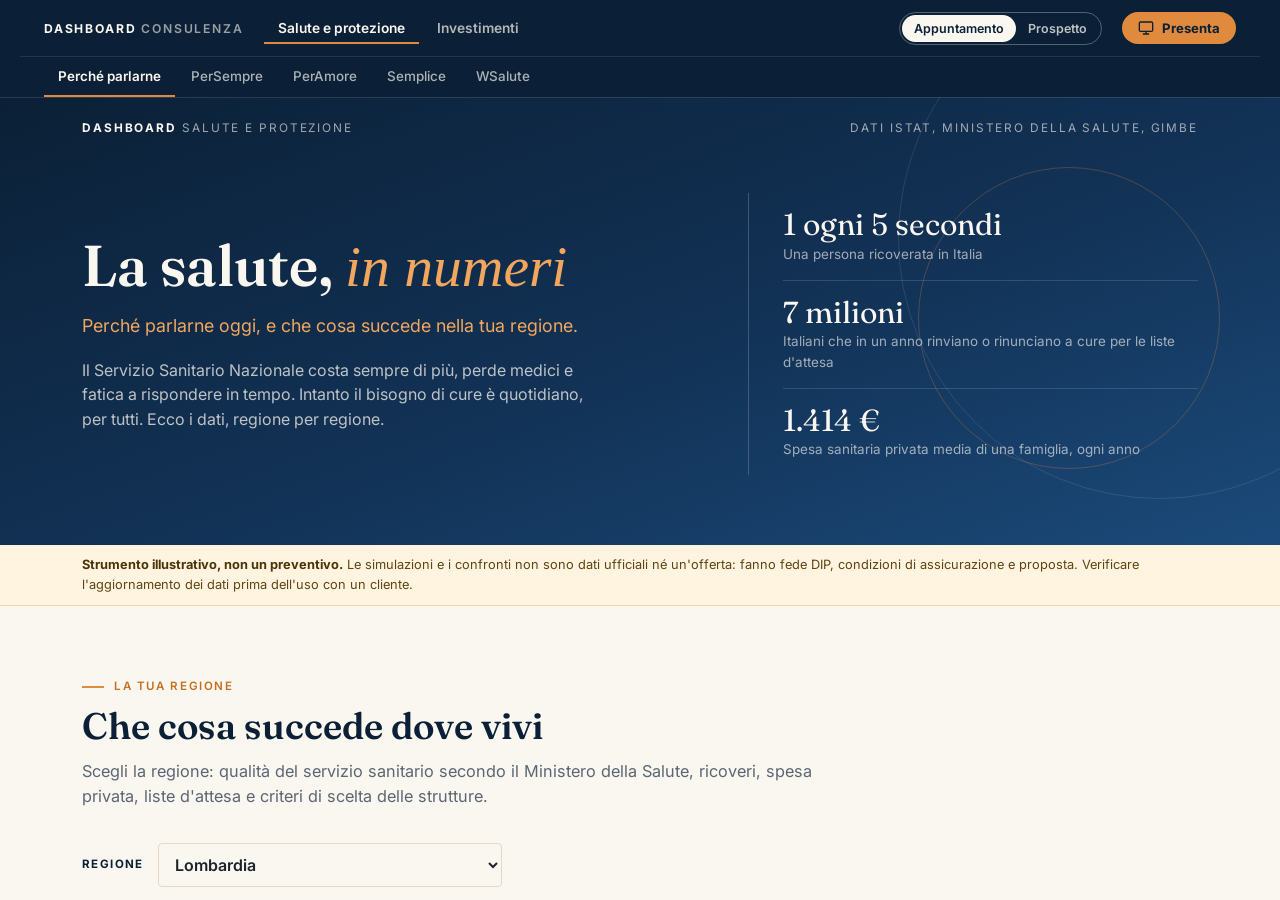
